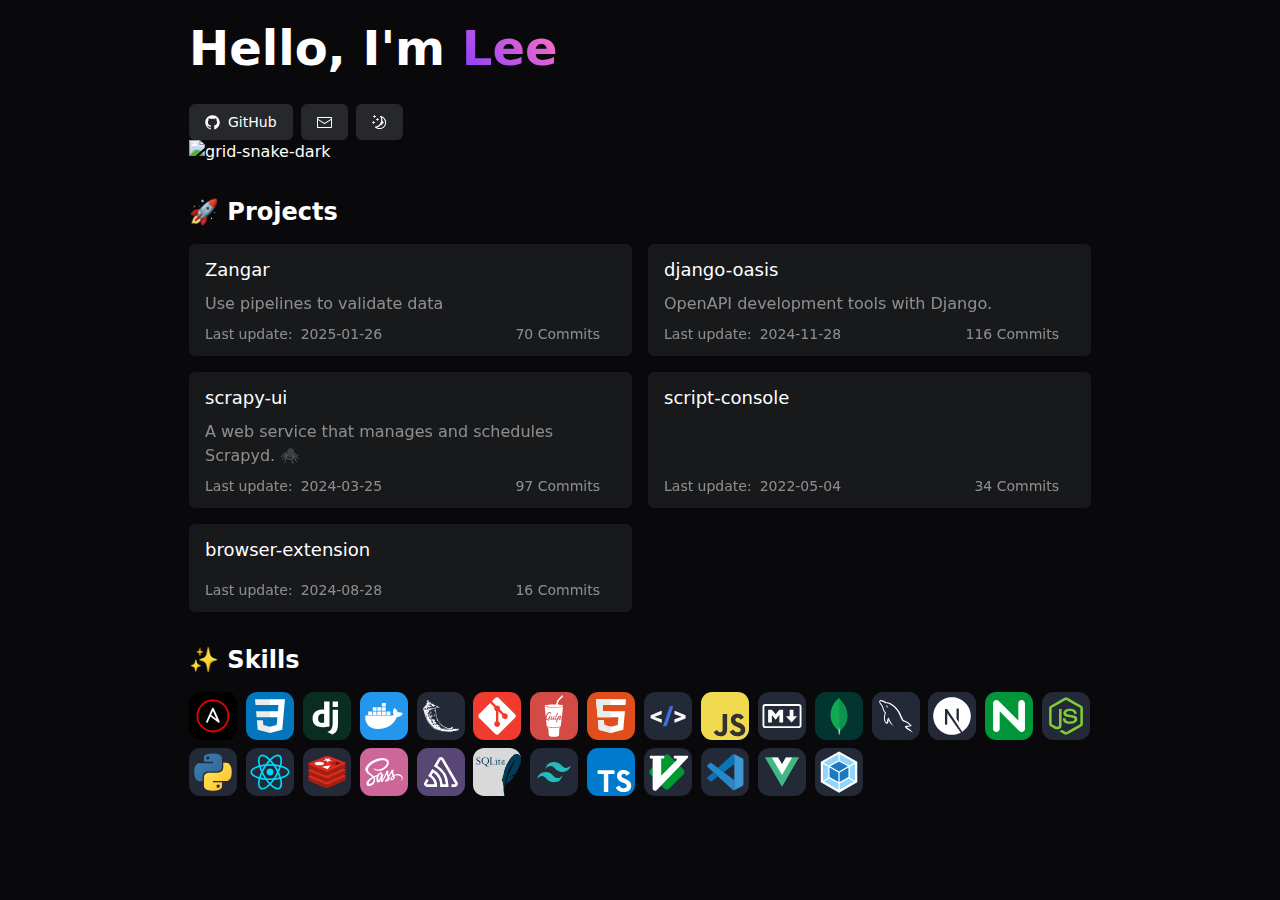
==== index.html @ a5aa7d87 "deploy: 8c988a5c7b6a26d049990d5caab8df71003672fe" ====
<!DOCTYPE html><html lang="en"><head><meta charSet="utf-8"/><meta name="viewport" content="width=device-width, initial-scale=1"/><link rel="preload" as="image" href="https://raw.githubusercontent.com/Dog-Egg/Resources/output/github-contribution-grid-snake.svg"/><link rel="preload" as="image" href="https://raw.githubusercontent.com/Dog-Egg/Resources/output/github-contribution-grid-snake-dark.svg"/><link rel="stylesheet" href="/_next/static/css/96c19b3317c3b62e.css" data-precedence="next"/><link rel="preload" as="script" fetchPriority="low" href="/_next/static/chunks/webpack-fdc975193620105a.js"/><script src="/_next/static/chunks/fd9d1056-51face16839d2cb0.js" async=""></script><script src="/_next/static/chunks/23-37f536bfbc874569.js" async=""></script><script src="/_next/static/chunks/main-app-3097c27ccd919da9.js" async=""></script><script src="/_next/static/chunks/app/layout-89c02274b67fc8ab.js" async=""></script><script src="/_next/static/chunks/0e5ce63c-17aa50ed7a84d632.js" async=""></script><script src="/_next/static/chunks/795-35b7bda00e96c6d9.js" async=""></script><script src="/_next/static/chunks/app/page-d03a570ffb556e21.js" async=""></script><link rel="icon" href="/favicon.png"/><title>oneproject</title><link rel="stylesheet" href="https://cdn.jsdelivr.net/gh/SebastianAigner/twemoji-amazing/twemoji-amazing.css"/><script src="/_next/static/chunks/polyfills-42372ed130431b0a.js" noModule=""></script></head><body><script>!function(){try{var d=document.documentElement,c=d.classList;c.remove('light','dark');var e=localStorage.getItem('theme');if('system'===e||(!e&&false)){var t='(prefers-color-scheme: dark)',m=window.matchMedia(t);if(m.media!==t||m.matches){d.style.colorScheme = 'dark';c.add('dark')}else{d.style.colorScheme = 'light';c.add('light')}}else if(e){c.add(e|| '')}else{c.add('dark')}if(e==='light'||e==='dark'||!e)d.style.colorScheme=e||'dark'}catch(e){}}()</script><main class="container p-6"><h1 class="text-5xl font-extrabold">Hello, I&#x27;m <strong>Lee</strong></h1><div class="mt-8"><a href="https://github.com/Dog-Egg" class="inline-flex items-center justify-center whitespace-nowrap rounded-md text-sm font-medium transition-colors [&amp;+&amp;]:ml-2 bg-gray-400/20 hover:text-white h-9 px-4 py-2 hover:bg-black"><svg width="15" height="15" viewBox="0 0 15 15" fill="none" xmlns="http://www.w3.org/2000/svg" class="mr-2"><path d="M7.49933 0.25C3.49635 0.25 0.25 3.49593 0.25 7.50024C0.25 10.703 2.32715 13.4206 5.2081 14.3797C5.57084 14.446 5.70302 14.2222 5.70302 14.0299C5.70302 13.8576 5.69679 13.4019 5.69323 12.797C3.67661 13.235 3.25112 11.825 3.25112 11.825C2.92132 10.9874 2.44599 10.7644 2.44599 10.7644C1.78773 10.3149 2.49584 10.3238 2.49584 10.3238C3.22353 10.375 3.60629 11.0711 3.60629 11.0711C4.25298 12.1788 5.30335 11.8588 5.71638 11.6732C5.78225 11.205 5.96962 10.8854 6.17658 10.7043C4.56675 10.5209 2.87415 9.89918 2.87415 7.12104C2.87415 6.32925 3.15677 5.68257 3.62053 5.17563C3.54576 4.99226 3.29697 4.25521 3.69174 3.25691C3.69174 3.25691 4.30015 3.06196 5.68522 3.99973C6.26337 3.83906 6.8838 3.75895 7.50022 3.75583C8.1162 3.75895 8.73619 3.83906 9.31523 3.99973C10.6994 3.06196 11.3069 3.25691 11.3069 3.25691C11.7026 4.25521 11.4538 4.99226 11.3795 5.17563C11.8441 5.68257 12.1245 6.32925 12.1245 7.12104C12.1245 9.9063 10.4292 10.5192 8.81452 10.6985C9.07444 10.9224 9.30633 11.3648 9.30633 12.0413C9.30633 13.0102 9.29742 13.7922 9.29742 14.0299C9.29742 14.2239 9.42828 14.4496 9.79591 14.3788C12.6746 13.4179 14.75 10.7025 14.75 7.50024C14.75 3.49593 11.5036 0.25 7.49933 0.25Z" fill="currentColor" fill-rule="evenodd" clip-rule="evenodd"></path></svg>GitHub</a><a href="mailto:294622946@qq.com" class="inline-flex items-center justify-center whitespace-nowrap rounded-md text-sm font-medium transition-colors [&amp;+&amp;]:ml-2 bg-gray-400/20 hover:text-white h-9 px-4 py-2 hover:bg-[#00b0ff]"><svg width="15" height="15" viewBox="0 0 15 15" fill="none" xmlns="http://www.w3.org/2000/svg"><path d="M1 2C0.447715 2 0 2.44772 0 3V12C0 12.5523 0.447715 13 1 13H14C14.5523 13 15 12.5523 15 12V3C15 2.44772 14.5523 2 14 2H1ZM1 3L14 3V3.92494C13.9174 3.92486 13.8338 3.94751 13.7589 3.99505L7.5 7.96703L1.24112 3.99505C1.16621 3.94751 1.0826 3.92486 1 3.92494V3ZM1 4.90797V12H14V4.90797L7.74112 8.87995C7.59394 8.97335 7.40606 8.97335 7.25888 8.87995L1 4.90797Z" fill="currentColor" fill-rule="evenodd" clip-rule="evenodd"></path></svg></a><button class="inline-flex items-center justify-center whitespace-nowrap rounded-md text-sm font-medium transition-colors [&amp;+&amp;]:ml-2 bg-gray-400/20 hover:bg-gray-400/60 hover:text-white h-9 px-4 py-2" type="button" id="radix-:Rd9ukq:" aria-haspopup="menu" aria-expanded="false" data-state="closed"><svg width="15" height="15" viewBox="0 0 15 15" fill="none" xmlns="http://www.w3.org/2000/svg" class="dark:hidden"><path d="M7.5 0C7.77614 0 8 0.223858 8 0.5V2.5C8 2.77614 7.77614 3 7.5 3C7.22386 3 7 2.77614 7 2.5V0.5C7 0.223858 7.22386 0 7.5 0ZM2.1967 2.1967C2.39196 2.00144 2.70854 2.00144 2.90381 2.1967L4.31802 3.61091C4.51328 3.80617 4.51328 4.12276 4.31802 4.31802C4.12276 4.51328 3.80617 4.51328 3.61091 4.31802L2.1967 2.90381C2.00144 2.70854 2.00144 2.39196 2.1967 2.1967ZM0.5 7C0.223858 7 0 7.22386 0 7.5C0 7.77614 0.223858 8 0.5 8H2.5C2.77614 8 3 7.77614 3 7.5C3 7.22386 2.77614 7 2.5 7H0.5ZM2.1967 12.8033C2.00144 12.608 2.00144 12.2915 2.1967 12.0962L3.61091 10.682C3.80617 10.4867 4.12276 10.4867 4.31802 10.682C4.51328 10.8772 4.51328 11.1938 4.31802 11.3891L2.90381 12.8033C2.70854 12.9986 2.39196 12.9986 2.1967 12.8033ZM12.5 7C12.2239 7 12 7.22386 12 7.5C12 7.77614 12.2239 8 12.5 8H14.5C14.7761 8 15 7.77614 15 7.5C15 7.22386 14.7761 7 14.5 7H12.5ZM10.682 4.31802C10.4867 4.12276 10.4867 3.80617 10.682 3.61091L12.0962 2.1967C12.2915 2.00144 12.608 2.00144 12.8033 2.1967C12.9986 2.39196 12.9986 2.70854 12.8033 2.90381L11.3891 4.31802C11.1938 4.51328 10.8772 4.51328 10.682 4.31802ZM8 12.5C8 12.2239 7.77614 12 7.5 12C7.22386 12 7 12.2239 7 12.5V14.5C7 14.7761 7.22386 15 7.5 15C7.77614 15 8 14.7761 8 14.5V12.5ZM10.682 10.682C10.8772 10.4867 11.1938 10.4867 11.3891 10.682L12.8033 12.0962C12.9986 12.2915 12.9986 12.608 12.8033 12.8033C12.608 12.9986 12.2915 12.9986 12.0962 12.8033L10.682 11.3891C10.4867 11.1938 10.4867 10.8772 10.682 10.682ZM5.5 7.5C5.5 6.39543 6.39543 5.5 7.5 5.5C8.60457 5.5 9.5 6.39543 9.5 7.5C9.5 8.60457 8.60457 9.5 7.5 9.5C6.39543 9.5 5.5 8.60457 5.5 7.5ZM7.5 4.5C5.84315 4.5 4.5 5.84315 4.5 7.5C4.5 9.15685 5.84315 10.5 7.5 10.5C9.15685 10.5 10.5 9.15685 10.5 7.5C10.5 5.84315 9.15685 4.5 7.5 4.5Z" fill="currentColor" fill-rule="evenodd" clip-rule="evenodd"></path></svg><svg width="15" height="15" viewBox="0 0 15 15" fill="none" xmlns="http://www.w3.org/2000/svg" class="hidden dark:inline-block"><path d="M2.89998 0.499976C2.89998 0.279062 2.72089 0.0999756 2.49998 0.0999756C2.27906 0.0999756 2.09998 0.279062 2.09998 0.499976V1.09998H1.49998C1.27906 1.09998 1.09998 1.27906 1.09998 1.49998C1.09998 1.72089 1.27906 1.89998 1.49998 1.89998H2.09998V2.49998C2.09998 2.72089 2.27906 2.89998 2.49998 2.89998C2.72089 2.89998 2.89998 2.72089 2.89998 2.49998V1.89998H3.49998C3.72089 1.89998 3.89998 1.72089 3.89998 1.49998C3.89998 1.27906 3.72089 1.09998 3.49998 1.09998H2.89998V0.499976ZM5.89998 3.49998C5.89998 3.27906 5.72089 3.09998 5.49998 3.09998C5.27906 3.09998 5.09998 3.27906 5.09998 3.49998V4.09998H4.49998C4.27906 4.09998 4.09998 4.27906 4.09998 4.49998C4.09998 4.72089 4.27906 4.89998 4.49998 4.89998H5.09998V5.49998C5.09998 5.72089 5.27906 5.89998 5.49998 5.89998C5.72089 5.89998 5.89998 5.72089 5.89998 5.49998V4.89998H6.49998C6.72089 4.89998 6.89998 4.72089 6.89998 4.49998C6.89998 4.27906 6.72089 4.09998 6.49998 4.09998H5.89998V3.49998ZM1.89998 6.49998C1.89998 6.27906 1.72089 6.09998 1.49998 6.09998C1.27906 6.09998 1.09998 6.27906 1.09998 6.49998V7.09998H0.499976C0.279062 7.09998 0.0999756 7.27906 0.0999756 7.49998C0.0999756 7.72089 0.279062 7.89998 0.499976 7.89998H1.09998V8.49998C1.09998 8.72089 1.27906 8.89997 1.49998 8.89997C1.72089 8.89997 1.89998 8.72089 1.89998 8.49998V7.89998H2.49998C2.72089 7.89998 2.89998 7.72089 2.89998 7.49998C2.89998 7.27906 2.72089 7.09998 2.49998 7.09998H1.89998V6.49998ZM8.54406 0.98184L8.24618 0.941586C8.03275 0.917676 7.90692 1.1655 8.02936 1.34194C8.17013 1.54479 8.29981 1.75592 8.41754 1.97445C8.91878 2.90485 9.20322 3.96932 9.20322 5.10022C9.20322 8.37201 6.82247 11.0878 3.69887 11.6097C3.45736 11.65 3.20988 11.6772 2.96008 11.6906C2.74563 11.702 2.62729 11.9535 2.77721 12.1072C2.84551 12.1773 2.91535 12.2458 2.98667 12.3128L3.05883 12.3795L3.31883 12.6045L3.50684 12.7532L3.62796 12.8433L3.81491 12.9742L3.99079 13.089C4.11175 13.1651 4.23536 13.2375 4.36157 13.3059L4.62496 13.4412L4.88553 13.5607L5.18837 13.6828L5.43169 13.7686C5.56564 13.8128 5.70149 13.8529 5.83857 13.8885C5.94262 13.9155 6.04767 13.9401 6.15405 13.9622C6.27993 13.9883 6.40713 14.0109 6.53544 14.0298L6.85241 14.0685L7.11934 14.0892C7.24637 14.0965 7.37436 14.1002 7.50322 14.1002C11.1483 14.1002 14.1032 11.1453 14.1032 7.50023C14.1032 7.25044 14.0893 7.00389 14.0623 6.76131L14.0255 6.48407C13.991 6.26083 13.9453 6.04129 13.8891 5.82642C13.8213 5.56709 13.7382 5.31398 13.6409 5.06881L13.5279 4.80132L13.4507 4.63542L13.3766 4.48666C13.2178 4.17773 13.0353 3.88295 12.8312 3.60423L12.6782 3.40352L12.4793 3.16432L12.3157 2.98361L12.1961 2.85951L12.0355 2.70246L11.8134 2.50184L11.4925 2.24191L11.2483 2.06498L10.9562 1.87446L10.6346 1.68894L10.3073 1.52378L10.1938 1.47176L9.95488 1.3706L9.67791 1.2669L9.42566 1.1846L9.10075 1.09489L8.83599 1.03486L8.54406 0.98184ZM10.4032 5.30023C10.4032 4.27588 10.2002 3.29829 9.83244 2.40604C11.7623 3.28995 13.1032 5.23862 13.1032 7.50023C13.1032 10.593 10.596 13.1002 7.50322 13.1002C6.63646 13.1002 5.81597 12.9036 5.08355 12.5522C6.5419 12.0941 7.81081 11.2082 8.74322 10.0416C8.87963 10.2284 9.10028 10.3497 9.34928 10.3497C9.76349 10.3497 10.0993 10.0139 10.0993 9.59971C10.0993 9.24256 9.84965 8.94373 9.51535 8.86816C9.57741 8.75165 9.63653 8.63334 9.6926 8.51332C9.88358 8.63163 10.1088 8.69993 10.35 8.69993C11.0403 8.69993 11.6 8.14028 11.6 7.44993C11.6 6.75976 11.0406 6.20024 10.3505 6.19993C10.3853 5.90487 10.4032 5.60464 10.4032 5.30023Z" fill="currentColor" fill-rule="evenodd" clip-rule="evenodd"></path></svg></button></div><img class="block dark:hidden" src="https://raw.githubusercontent.com/Dog-Egg/Resources/output/github-contribution-grid-snake.svg" alt="grid-snake"/><img class="hidden dark:block" src="https://raw.githubusercontent.com/Dog-Egg/Resources/output/github-contribution-grid-snake-dark.svg" alt="grid-snake-dark"/><div><h2 class="mb-4 mt-8 text-2xl font-semibold">🚀 Projects</h2><div class="grid grid-cols-1 gap-4 sm:grid-cols-2"><a class="rounded-md bg-gray-400/10 px-4 py-3 text-current transition-colors hover:bg-gray-400/20" href="https://dog-egg.github.io/Zangar/" target="_blank"><div class="flex h-full items-center justify-between"><div class="flex h-full grow flex-col"><div class="text-lg">Zangar</div><div class="mt-2 text-base opacity-50">Use pipelines to validate data</div><div class="mt-auto opacity-50"><div class="mt-2 flex text-xs lg:text-sm"><span><span class="mr-2">Last update:</span><!--$!--><template data-dgst="BAILOUT_TO_CLIENT_SIDE_RENDERING"></template><!--/$--></span><span class="ml-auto flex items-center">70<!-- --> Commits</span></div></div></div><div class="ml-4"><i class="twa twa-3x twa-regional-indicator-symbol-letter-z"></i></div></div></a><a class="rounded-md bg-gray-400/10 px-4 py-3 text-current transition-colors hover:bg-gray-400/20" href="https://dog-egg.github.io/django-oasis/" target="_blank"><div class="flex h-full items-center justify-between"><div class="flex h-full grow flex-col"><div class="text-lg">django-oasis</div><div class="mt-2 text-base opacity-50">OpenAPI development tools with Django.</div><div class="mt-auto opacity-50"><div class="mt-2 flex text-xs lg:text-sm"><span><span class="mr-2">Last update:</span><!--$!--><template data-dgst="BAILOUT_TO_CLIENT_SIDE_RENDERING"></template><!--/$--></span><span class="ml-auto flex items-center">116<!-- --> Commits</span></div></div></div><div class="ml-4"><i class="twa twa-3x twa-desert-island"></i></div></div></a><a class="rounded-md bg-gray-400/10 px-4 py-3 text-current transition-colors hover:bg-gray-400/20" href="https://github.com/Dog-Egg/scrapy-ui" target="_blank"><div class="flex h-full items-center justify-between"><div class="flex h-full grow flex-col"><div class="text-lg">scrapy-ui</div><div class="mt-2 text-base opacity-50">A web service that manages and schedules Scrapyd. 🕷️</div><div class="mt-auto opacity-50"><div class="mt-2 flex text-xs lg:text-sm"><span><span class="mr-2">Last update:</span><!--$!--><template data-dgst="BAILOUT_TO_CLIENT_SIDE_RENDERING"></template><!--/$--></span><span class="ml-auto flex items-center">97<!-- --> Commits</span></div></div></div><div class="ml-4"><i class="twa twa-3x twa-spider-web"></i></div></div></a><a class="rounded-md bg-gray-400/10 px-4 py-3 text-current transition-colors hover:bg-gray-400/20" href="https://github.com/Dog-Egg/script-console" target="_blank"><div class="flex h-full items-center justify-between"><div class="flex h-full grow flex-col"><div class="text-lg">script-console</div><div class="mt-2 text-base opacity-50"></div><div class="mt-auto opacity-50"><div class="mt-2 flex text-xs lg:text-sm"><span><span class="mr-2">Last update:</span><!--$!--><template data-dgst="BAILOUT_TO_CLIENT_SIDE_RENDERING"></template><!--/$--></span><span class="ml-auto flex items-center">34<!-- --> Commits</span></div></div></div><div class="ml-4"><i class="twa twa-3x twa-regional-indicator-symbol-letter-s"></i></div></div></a><a class="rounded-md bg-gray-400/10 px-4 py-3 text-current transition-colors hover:bg-gray-400/20" href="https://github.com/Dog-Egg/browser-extension" target="_blank"><div class="flex h-full items-center justify-between"><div class="flex h-full grow flex-col"><div class="text-lg">browser-extension</div><div class="mt-2 text-base opacity-50"></div><div class="mt-auto opacity-50"><div class="mt-2 flex text-xs lg:text-sm"><span><span class="mr-2">Last update:</span><!--$!--><template data-dgst="BAILOUT_TO_CLIENT_SIDE_RENDERING"></template><!--/$--></span><span class="ml-auto flex items-center">16<!-- --> Commits</span></div></div></div><div class="ml-4"><i class="twa twa-3x twa-regional-indicator-symbol-letter-b"></i></div></div></a></div></div><div><h2 class="mb-4 mt-8 text-2xl font-semibold">✨ Skills</h2><div class="grid grid-cols-10 gap-2 md:grid-cols-12 lg:grid-cols-16"><a class="transition duration-100 ease-in-out hover:scale-110 focus:scale-110" href="https://www.ansible.com/" target="_blank" title="ansible"><svg xmlns="http://www.w3.org/2000/svg" fill="none" viewBox="0 0 256 256" class="max-h-12 max-w-12 dark:hidden"><rect width="256" height="256" fill="#000" rx="60"></rect><path fill="#fff" d="M96.038 163.876a4.8 4.8 0 0 1-2.016-.438 4.914 4.914 0 0 1-2.461-6.498l15.895-35.247.065-.138 15.495-34.364a5.11 5.11 0 0 1 4.483-2.655 5.11 5.11 0 0 1 4.483 2.655l31.461 69.749a4.915 4.915 0 0 1-1.408 5.861 4.92 4.92 0 0 1-6.027.092l-42.084-31.63-13.403 29.717a4.92 4.92 0 0 1-4.483 2.896m22.033-41.799 28.538 21.453-19.11-42.36z"></path><path fill="#E00" d="M127.499 215a87.495 87.495 0 0 1-80.838-54.015A87.5 87.5 0 1 1 215 127.498 87.596 87.596 0 0 1 127.499 215m0-165.168a77.669 77.669 0 1 0 77.67 77.666 77.76 77.76 0 0 0-77.67-77.667"></path></svg><svg xmlns="http://www.w3.org/2000/svg" fill="none" viewBox="0 0 256 256" class="hidden max-h-12 max-w-12 dark:block"><rect width="256" height="256" fill="#000" rx="60"></rect><path fill="#fff" d="M96.038 163.876a4.8 4.8 0 0 1-2.016-.438 4.914 4.914 0 0 1-2.461-6.498l15.895-35.247.065-.138 15.495-34.364a5.11 5.11 0 0 1 4.483-2.655 5.11 5.11 0 0 1 4.483 2.655l31.461 69.749a4.915 4.915 0 0 1-1.408 5.861 4.92 4.92 0 0 1-6.027.092l-42.084-31.63-13.403 29.717a4.92 4.92 0 0 1-4.483 2.896m22.033-41.799 28.538 21.453-19.11-42.36z"></path><path fill="#E00" d="M127.499 215a87.495 87.495 0 0 1-80.838-54.015A87.5 87.5 0 1 1 215 127.498 87.596 87.596 0 0 1 127.499 215m0-165.168a77.669 77.669 0 1 0 77.67 77.666 77.76 77.76 0 0 0-77.67-77.667"></path></svg></a><a class="transition duration-100 ease-in-out hover:scale-110 focus:scale-110" href="https://developer.mozilla.org/zh-CN/docs/Web/CSS" target="_blank" title="css"><svg xmlns="http://www.w3.org/2000/svg" fill="none" viewBox="0 0 256 256" class="max-h-12 max-w-12 dark:hidden"><rect width="256" height="256" fill="#0277BD" rx="60"></rect><path fill="#EBEBEB" d="m53.753 102.651 2.862 31.942h71.481v-31.942zM128.095 38H48l2.904 31.942h77.191zM128.095 218.841v-33.233l-.14.037-35.574-9.605-2.274-25.476H58.042l4.475 50.154 65.431 18.164z"></path><path fill="#fff" d="m167.318 134.593-3.708 41.426-35.625 9.616v33.231l65.483-18.148.48-5.397 7.506-84.092.779-8.578L208 38h-80.015v31.942h45.009l-2.906 32.709h-42.103v31.942z"></path></svg><svg xmlns="http://www.w3.org/2000/svg" fill="none" viewBox="0 0 256 256" class="hidden max-h-12 max-w-12 dark:block"><rect width="256" height="256" fill="#0277BD" rx="60"></rect><path fill="#EBEBEB" d="m53.753 102.651 2.862 31.942h71.481v-31.942zM128.095 38H48l2.904 31.942h77.191zM128.095 218.841v-33.233l-.14.037-35.574-9.605-2.274-25.476H58.042l4.475 50.154 65.431 18.164z"></path><path fill="#fff" d="m167.318 134.593-3.708 41.426-35.625 9.616v33.231l65.483-18.148.48-5.397 7.506-84.092.779-8.578L208 38h-80.015v31.942h45.009l-2.906 32.709h-42.103v31.942z"></path></svg></a><a class="transition duration-100 ease-in-out hover:scale-110 focus:scale-110" href="https://www.djangoproject.com/" target="_blank" title="django"><svg xmlns="http://www.w3.org/2000/svg" fill="none" viewBox="0 0 256 256" class="max-h-12 max-w-12 dark:hidden"><rect width="256" height="256" fill="#092E20" rx="60"></rect><path fill="#fff" d="M112.689 51h28.615v132.45c-14.679 2.787-25.456 3.902-37.161 3.902C69.209 187.351 51 171.559 51 141.271c0-29.173 19.325-48.124 49.24-48.124 4.645 0 8.175.37 12.449 1.485zm0 66.671c-3.344-1.113-6.131-1.485-9.661-1.485-14.493 0-22.856 8.919-22.856 24.526 0 15.238 7.991 23.599 22.67 23.599 3.157 0 5.76-.186 9.847-.742z"></path><path fill="#fff" d="M186.826 95.19v66.332c0 22.856-1.672 33.818-6.689 43.295-4.646 9.106-10.778 14.865-23.413 21.183l-26.571-12.636c12.635-5.945 18.767-11.146 22.668-19.139 4.089-8.175 5.391-17.652 5.391-42.55V95.189zm-28.614-44.038h28.614V80.51h-28.614z"></path></svg><svg xmlns="http://www.w3.org/2000/svg" fill="none" viewBox="0 0 256 256" class="hidden max-h-12 max-w-12 dark:block"><rect width="256" height="256" fill="#092E20" rx="60"></rect><path fill="#fff" d="M112.689 51h28.615v132.45c-14.679 2.787-25.456 3.902-37.161 3.902C69.209 187.351 51 171.559 51 141.271c0-29.173 19.325-48.124 49.24-48.124 4.645 0 8.175.37 12.449 1.485zm0 66.671c-3.344-1.113-6.131-1.485-9.661-1.485-14.493 0-22.856 8.919-22.856 24.526 0 15.238 7.991 23.599 22.67 23.599 3.157 0 5.76-.186 9.847-.742z"></path><path fill="#fff" d="M186.826 95.19v66.332c0 22.856-1.672 33.818-6.689 43.295-4.646 9.106-10.778 14.865-23.413 21.183l-26.571-12.636c12.635-5.945 18.767-11.146 22.668-19.139 4.089-8.175 5.391-17.652 5.391-42.55V95.189zm-28.614-44.038h28.614V80.51h-28.614z"></path></svg></a><a class="transition duration-100 ease-in-out hover:scale-110 focus:scale-110" href="https://www.docker.com/" target="_blank" title="docker"><svg xmlns="http://www.w3.org/2000/svg" fill="none" viewBox="0 0 256 256" class="max-h-12 max-w-12 dark:hidden"><rect width="256" height="256" fill="#2396ED" rx="60"></rect><path fill="#fff" d="M141.187 122.123h20.717v-18.744h-20.717zm-24.662 0h20.716v-18.744h-20.716zm-24.17 0h20.717v-18.744H92.355zm-24.17 0H88.41v-18.744H68.186zm-24.662 0H64.24v-18.744H43.523zm24.663-22.69h20.223V80.69H68.186zm24.17 0h20.716V80.69H92.355zm24.169 0h20.716V80.69h-20.716zm0-22.69h20.716V58h-20.716zM228 113.739s-8.879-8.386-27.129-5.426c-1.973-14.305-17.264-22.69-17.264-22.69s-14.304 17.264-3.946 36.501c-2.959 1.48-7.892 3.453-15.291 3.453H28.726c-2.467 9.372-2.467 71.521 65.602 71.521 48.832 0 85.333-22.689 102.597-64.123C222.574 134.948 228 113.738 228 113.738"></path></svg><svg xmlns="http://www.w3.org/2000/svg" fill="none" viewBox="0 0 256 256" class="hidden max-h-12 max-w-12 dark:block"><rect width="256" height="256" fill="#2396ED" rx="60"></rect><path fill="#fff" d="M141.187 122.123h20.717v-18.744h-20.717zm-24.662 0h20.716v-18.744h-20.716zm-24.17 0h20.717v-18.744H92.355zm-24.17 0H88.41v-18.744H68.186zm-24.662 0H64.24v-18.744H43.523zm24.663-22.69h20.223V80.69H68.186zm24.17 0h20.716V80.69H92.355zm24.169 0h20.716V80.69h-20.716zm0-22.69h20.716V58h-20.716zM228 113.739s-8.879-8.386-27.129-5.426c-1.973-14.305-17.264-22.69-17.264-22.69s-14.304 17.264-3.946 36.501c-2.959 1.48-7.892 3.453-15.291 3.453H28.726c-2.467 9.372-2.467 71.521 65.602 71.521 48.832 0 85.333-22.689 102.597-64.123C222.574 134.948 228 113.738 228 113.738"></path></svg></a><a class="transition duration-100 ease-in-out hover:scale-110 focus:scale-110" href="https://flask.palletsprojects.com/" target="_blank" title="flask"><svg xmlns="http://www.w3.org/2000/svg" fill="none" viewBox="0 0 256 256" class="max-h-12 max-w-12 dark:hidden"><rect width="256" height="256" fill="#F4F2ED" rx="60"></rect><path fill="#000" d="M89.778 193.926c-7.238-5.693-14.96-11.151-20.235-18.837-11.102-13.554-19.65-29.247-25.494-45.737-3.532-10.724-4.741-22.22-9.295-32.53-4.763-7.487.817-15.671 9.018-18.051 3.651-.701 10.072-4.145 2.322-1.684-6.948 5.098-7.62-4.627-.496-5.243 4.862-.646 6.652-4.627 4.99-8.21-5.22-3.404 12.656-7.145 3.662-12.223-9.37-10.11 13.106-12.055 7.56-.575-1.327 8.829 15.706-1.618 11.754 8.577 4.017 4.896 15.042 1.114 14.768 7.983 5.852.402 7.86 5.325 13.353 5.703 5.693 2.571 16.013 4.597 17.95 11.012-5.648 4.472-18.726-9.236-19.355 3.141 1.706 18.285 1.272 37.121 7.962 54.533 3.164 10.543 10.835 18.843 17.762 27.054 6.629 8.042 15.607 13.704 24.758 18.471 8.028 3.786 16.682 6.297 25.431 7.872 3.548-2.714 9.813-12.804 15.349-8.549.262 4.781-10.987 9.994-.53 9.465 6.141-1.852 10.4 4.75 15.457-1.205 4.659 5.518 19.364-3.526 16.049 7.754-4.482 2.892-11.02 1.144-15.509 5.122-7.403-3.697-13.296 3.309-21.491 2.423-9.101 1.63-18.36 2.288-27.587 2.302-15.137-1.196-30.595-1.7-44.995-6.97-8.112-2.357-16.029-6.977-23.158-11.598m12.784 5.539c7.921 3.426 15.667 7.036 24.348 8.125 13.773 1.916 27.996 4.862 41.818 2.175-6.256-2.825-12.723 1.1-18.956-2.02-7.474 1.608-15.496-.41-23.094-1.404-8.642-3.849-17.967-6.495-26.059-11.492-10.112-3.693 5.229 4.737 7.96 5.419 6.321 3.588-6.951-1.839-8.822-3.33-5.294-2.97-5.969-2.349-.524.667 1.096.641 2.18 1.314 3.329 1.86m-15.073-10.652c7.676 2.844-.034-5.397-3.551-4.919-1.559-2.703-5.954-4.411-2.853-5.864-5.578 1.937-5.843-7.363-8.465-6.034-5.9-1.863-2.296-8.464-9.325-12.517-.642-4.271-6.983-7.975-9.006-14.417-.893-3.298-7.164-12.77-3.312-3.955 3.28 8.486 9.051 15.753 13.854 23.011 3.73 6.911 8.133 14.134 14.925 18.446 2.29 2.196 4.5 5.561 7.733 6.249m-22.113-24.278c.268-1.159 1.404 2.509 0 0m31.306 27.687c1.7-.761-2.445-.959 0 0m4.167 1.52c-.432-2.099-1.903 1.173 0 0m5.215 2.175c2.483-2.364-3.827-1.49 0 0m8.94 4.983c1.509-2.231-4.83-.842 0 0m-17.166-11.967c3.856-2.495-4.982-.034 0 0m3.912 1.951c-.109-1.319-1.394.591 0 0m19.556 12.206c3.143 1.984 18.357 4.348 8.831.813-1.594.336-17.665-4.545-8.831-.813m-31.045-24.179c-.306-1.323-4.88-1.46 0 0m9.104 5.306c2.369-1.652-4.918-1.275 0 0m7.657 4.695c3.4-1.282-5.515-1.288 0 0m-20.466-14.035c3.69 2.829 14.877.362 5.65-1.689-4.2-2.239-13.666-3.771-7.214 1.35zm25.653 15.656c1.536-2.618-6.444-1.495 0 0m-7.795-6.195c9.02 2.552-7.585-5.704-2.226-.939l1.188.538zm15.628 9.033c8.543.082-7.716-1.178 0 0m-36.773-23.437c-.333-1.591-2.108.134 0 0m51.223 31.543c.228-2.874-2.787 2.138 0 0m-36.644-22.615c-.517-1.513-2.67-.062 0 0m-13.768-9.926c4.904-.295-6.715-2.161 0 0m-16.31-10.543c-.61-2.351-5.337-4.226 0 0m42.818 27.174c-.899-1.025-.423.224 0 0m26.651 16.355c-.085-1.566-1.451.592 0 0m-29.01-18.791c.48-2.017-4.182-.611 0 0m-19.855-12.583c3.649-.391-5.845-2.467 0 0m33.586 20.87c5.686-2.253-5.541-1.1 0 0m-17.47-11.859c6.553.845-7.797-4.457-1.438-.475zm22.774 14.003c6.118-3.658 4.101 8.564 10.38 1.032 6.193-4.522-5.349 5.591 2.284.807 5.52-3.692 13.673 1.75 18.824 3.525 3.704-.182 7.304 3.203 11.102 1.144 7.309-1.969-14.294-2.92-8.631-6.413-6.689 1.946-11.63-2.321-14.921-6.605-7.503-1.733-16.177-5.568-19.921-12.207-1.527-2.493 2.205.351-1.318-3.724-4.521-4.021-6.778-8.585-9.813-13.473-3.626-1.934-4.048-7.627-4.414-.191.028-4.693-4.378-7.852-5.453-6.539-.019-4.519 4.715-2.254 1.401-5.598-.713-4.684-3.062-9.566-3.768-14.855-1.097-2.549-.155-8.009-3.744-2.238-1.308 6.1-.434-7.495 1.599-3.012 2.67-4.575-.958-4.037-1.106-3.402 1.738-3.859 1.1-9.334-.454-7.246.926-4.091 1.464-15.055-1.387-13.112 1.728-4.278 3.277-19.575-4.224-13.743-3.04.043-8.303 1.104-10.792 2.341 7.802 4.3-.784 1.553-3.96.87-.414 3.98-3.56 2.258-7.49 2.297 6.277.777-3.056 6.42-6.657 4.228-4.677 2.235 4.036 7.814.093 9.539.485 2.601-7.164-.939-6.563 5.067-4.54-1.91-.625 7.124 1.646 4.069 7.722 2.09 5.436 6.854 5.633 11.38-1.259 2.638-6.212-6.199-1.104-5.789-4.03-6.547-4.458-2.367-7.807.675-.779.22 8.543 4.327 2.693 6.358 5.146.794 5.293 5.297 6.34 8.147 3.094 3.222 2.46-3.557 6.162.314-2.342-3.449-12.406-9.719-4.303-7.708-.043-3.472-1.466-6.271 1.017-6.203 2.458-4.452-2.575 10.977 2.966 5.319 1.534-.67 1.914-4.458 4.672.357 4.004 3.94 1.446 6.795-4.203 3.187 1.01 3.429 7.557 4.654 6.327 10.016 1.304 4.715 3.129 2.979 4.719 2.706 1.248 4.582 1.956 1.213 2.015-.968 5.713 1.223 4.375 4.6 6.162 6.959 3.936 1.777-5.634-12.044 1.124-4.156 7.11 6.42 2.666 9.1-3.714 8.071 4.038-.326 5.34 5.46 10.392 5.257 4.606 2.191 7.725 10.608-.215 7.104-2.754-2.483-12.5-5.546-4.54-.823 7.352 3.404 13.191 5.441 20.282 9.714 5.074 3.623 7.266 7.772 9.19 8.593-4.265 2.037-12.853-1.626-6.476-2.749-3.977-.724-8.451-2.736-4.641 2.22 3.239 2.705 11.477 2.418 12.954 2.724-1.252 2.759-3.4 2.978.051 3.192-3.85 2.052 1.234 2.369 1.591 3.542m-7.873-22.234c-2.343-2.45-2.948-7.039-.416-3.046 1.298.521 4.16 7.498.416 3.046m25.641 16.287c1.461-.095.042 1.11 0 0m-29.34-22.294c-.09-3.704.847 2.856 0 0m-2.548-3.429c-2.947-5.693 3.714 1.612 0 0m-30.883-21.315c1.731-.462.852 2.961 0 0m24.579 13.322c1.063-3.992 1.249 3.35 0 0m-17.364-12.073c-1.224-2.203 2.56 2.066 0 0m14.902 4.777c-2.792-6.255 1.976-3.417.617 1.025zm-25.699-17.139c-1.248-2.051-3.312-8.072-2.648-9.91.602 2.993 6.366 12.881 2.828 4.096-3.91-7.364 4.673 2.391 5.556 4.227.411 1.828-2.412-.499-.5 3.786-3.488-4.878-2.059 2.694-5.236-2.199m-7.942-5.472c.327-4.771 1.818 3.271 0 0m3.573 1.229c1.704-3.6 2.89 5.02 0 0m-8.594-6.648c-2.957-2.938-5.097-5.646.138-1.823 2.017.079-4.481-6.16.486-1.981 5.223.952 2.58 8.564-.624 3.804m4.514-.118c1.717-1.701.912 1.676 0 0m2.778.891c-2.604-4.88 3.16 2.046 0 0m-5.522-5.277c-8.596-7.65 10.801 4 1.404 1.418zm24.629 14.31c-3.72-2.23-.986-15.702.282-6.488 3.617-1.17-.2 4.758 2.498 4.703-.425 3.74-1.632 5.085-2.78 1.785m9.109 5.384c.365-4.06.768 2.776 0 0m-1.582-1.564c.41-1.734.042 2.043 0 0m-30.47-20.644c-5.522-7.619 16.05 7.707 3.537 1.933-1.307-.342-2.88-.464-3.537-1.933m17.542 9.301c-.522-6.415 1.167 1.063 0 0m13.319 8.544c1.03-3.655.077 2.417 0 0m-30.015-20.753c3.282-.702 13.602 5.765 4.125 1.847-1.053-1.165-3.298-.636-4.125-1.847m28.185 14.048c.35-6.56 1.959-3.919.012.939zm-25.742-16.33c1.338-1.962-3.55-8.87.705-2.478 1.838 1.461 5.322 2.447 2.246 3.062 4.838 4.268-1.18 1.156-2.95-.584m24.348 14.281c.924-7.473.815 4.378 0 0m-27.14-21.183c1.02-.437.539 1.361 0 0m6.35 3.78c1.635-3.43 3.015 3.825 0 0m17.914 9.965c-.017-1.317.338 1.916 0 0m-1.037-2.297c-2.487-6.134 2.313 3.248 0 0m-1.527-4.022c-.417-2.535 1.418 3.184 0 0m2.485-4.039c-1.707-3.007 2.154-13.25 2.585-6.897-1.8 4.95-.52 7.719.737 1.08 2.32-5.226-.501 10.311-3.322 5.817m2.553-15.234c.744-.913.165 1.1 0 0m-4.264 84.022c-1.011-.883.127.562 0 0m8.784 4.444c4.886 1.253 4.861-.761.445-1.359-2.375-2.21-9.87-4.553-3.162-.274.445 1.125 1.848 1.099 2.717 1.633m-17.348-11.523c2.692 2.007 10.14 5.689 3.835.764 2.125-2.47-4.069-3.784-2.014-5.436-5.227-3.198-4.123-2.914-.462-2.813-6.28-2.808.907-2.598.569-4.036-2.422-.479-12.03-4.271-6.378.311-5.746-2.929-1.37 1.092-3.106.667-5.875-1.603 5.233 4.474-.933 2.966 3.37 2.671 9.073 6.842 1.425 2.827-1.008 1.45 5.473 3.649 7.064 4.75m9.187 5.278c11.171 3.599-5.477-4.398 0 0m47.029 28.49c.144-2.216-1.526 1.891 0 0m4.834 2.035c2.577-2.498.105 3.978 4.271-.612.045-3.285-.129-5.226-4.787-1.235-1.284.712-1.857 3.74.516 1.847m-76.73-48.188c-.792-3.112-5.548-3.096 0 0m5.161 3.382c-1.916-3.178-6.839-2.877 0 0m29.364 17.709c2.867 2.546 13.168 1.868 3.483.313-1.435-2.121-9.109-1.61-3.483-.313m40.367 24.929c4.412-3.702-4.276 1.652 0 0m9.176 6.306c.028-1.188-1.901.521 0 0m.015-1.663c4.886-5.177-4.735.306 0 0m-96.778-61.292c-4.165-5.942-2.59-8.613-6.605-13.464-.76-3.71-6.89-12.13-3.17-3.21 3.406 5.216 4.419 13.293 9.775 16.674m95.245 59.646c8.989-5.81-3.69-2.531 0 0m6.862 2.689c4.502-3.866-2.847-.809 0 0m-90.942-58.274c1.288-1.917-3.328-.246 0 0m89.509 56.438c4.359-2.81-1.004-2.379-.79.259zM96.725 164.76c-.15-1.898-2.301.161 0 0m3.656 2.103c-1.162-2.349-1.786.369 0 0m62.491 37.08c5.584-4.028-3.385-.771-1.172.763zm-2.138-1.033c4.549-3.812-4.803 1.689 0 0m10.925 7.275c3.054-2.045-3.711-.662 0 0m-102.49-65.962c4.095.918 16.361 10.083 9.125.634-3.707-1.097-1.484-10.157-5.264-8.553 2.537 4.239 2.087 6.043-3.24 3.371-6.696-3.269-3.763 1.619-2.455 2.967-1.783.405 2.36 1.547 1.835 1.581m-18.651-14.73c.733-3.031-6.749-16.677-3.533-6.837 1.16 2.061 1.043 5.967 3.533 6.837m34.234 21.106c-2.108-1.763-.1-.249 0 0m5.192 1.209c-.003-3.212-5.739-1.304 0 0m44.987 28.36c-.858-2.194-3.392-.051 0 0m2.16 1.578c-.319-1.228-1.246.237 0 0m17.831 11.231c1.715-1.267-2.14-.161 0 0m-95.087-61.105c4.905-1.9-5.256-1.355 0 0m71.135 44.816c-.054-3.176-3.127.787 0 0m-73.073-49.333c3.15-1.064-2.915-.701 0 0m9.145 4.431c-.057-1.044-.967.395 0 0m111.551 68.404c4.052-.821 13.285 2.062 14.778-1.074-4.921-.12-17.024-3.472-17.597.8l1.078.169zM69.949 132.518c.07-3.218-2.51-.12 0 0m-24.046-16.68c-1.093-6.132-4.154-.928 0 0m5.734 1.441c.07-1.969-5.249-1.772 0 0m3.277 1.609c-.948-.767-.742.97 0 0m20.619 13.227c.97-.891-2.299-.66 0 0M52.73 115.259c-.554-4.631-6.641-.694 0 0m-11.756-7.628c-.167-2.138-1.146.806 0 0m1.749-1.321c-.286-2.534-1.502.322 0 0m9.662 5.767c4.085-1.605-7.442-3.319-.835-.303zm129.308 79.872c2.615-2.397-3.323-.741 0 0m15.622 8.098c1.048-3.1-2.639.408 0 0M53.373 107.013c.43-2.998-3.24.595 0 0m-13.746-9.21c-.739-4.233-.638-11.664 6.425-9.153-9.428 1.872 6.526 11.719 4.511 3.945 3.965.194 7.756-2.343 5.675 1.507 7.811-.863 13.227-7.636 20.772-6.687 5.877-.778 12.303-1.368 18.636-3.733 5.207-.376 10.22-5.982 7.366-9.305-7.101-.6-14.535.288-22.384 1.848-8.697 1.808-16.597 5.243-25.373 6.718-8.554 1.149 1.72 3.165-.73 3.615-4.463 1.548 5.323 2.593-.578 4.225-3.645-.693-7.439-1.945-5.882-5.786-8.194 1.063-15.393 4.464-8.92 12.802zM59.37 87.748c1.921-7.078 10.293 5.823 3.15.94-.854-.639-2.257-1.16-3.15-.94m.374-3.432c2.773-2.065 1.474 1.158 0 0m3.52.056c.251-3.256 8.06 1.724 1.288 1.173zm4.817-1.936c1.759-2.055.505 1.828 0 0m1.232-.825c2.928-3.519 16.584-2.246 6.589-.343-2.68-2.017-4.733 1.189-6.59.343m17.821-2.747c-.445-9.612 8.854 3.415 0 0m5.057-.028c1.849-4.844 7.174-1.944.855-.973.138.515-.185 2.5-.855.973m-40.812 25.691c5.524-3.383-5.864-2.935 0 0m4.084 1.134c1.937-2.059-4.208-.835 0 0m-12.034-8.54c3.156-2.425-3.735-.922 0 0m163.107 102.04c.092-2.813-2.412 1.267 0 0m-16.573-11.311c.471-3.238-2.13.283 0 0m21.131 12.401c4.413.015 13.371-1.37 3.769-1.366-1.507.235-8.779.185-3.769 1.366M59.056 103.676c3.571-.245 5.588-3.94-.69-3.727-9.731-1.007 8.584 3.332-1.25 2.091-1.32.875 1.863 1.878 1.94 1.636m3.145 1.592c-.373-2.293-1.104 1.219 0 0m3.731-9.949c1.55-1.922-2.144-.514 0 0M54.055 75.465c6.374-2.168 15.09-4.605 18.1 1.068-3.063-3.687-1.236-7.316 1.656-1.926 4.091 5.454 6.139-2.48 3.478-4.31 3.032 3.768 6.48 5.548 2.03.239 4.837-5.818-9.683.761-12.983.695-1.588.713-16.394 3.776-12.281 4.234m3.735-7.154c3.635-2.744 12.573 1.632 6.838-2.727-.561-.495-12.56 3.305-6.838 2.727m13.253.547c4.254.109-1.835-5.715 3.234-3.076-.832-2.72-5.902-3.23-8.38-4.316-1.403 2.486 2.853 7.425 5.146 7.392m-10.929-12.03c1.472-1.995-2.58 1.011 0 0m5.417 1.296c6.856-.909-1.748-2.952-1.382-.073zm-10.114-7.913c-4.828-6.302 9.078 1.059 4.174-5.54-4.128-3.286-8.095 3.7-4.174 5.54m61.952 33.369c2.214-3.925-9.141-5.29-1.492-1.391.705.235.545 1.662 1.492 1.39"></path></svg><svg xmlns="http://www.w3.org/2000/svg" fill="none" viewBox="0 0 256 256" class="hidden max-h-12 max-w-12 dark:block"><rect width="256" height="256" fill="#242938" rx="60"></rect><path fill="#fff" d="M89.778 193.926c-7.238-5.693-14.96-11.151-20.235-18.837-11.102-13.554-19.65-29.247-25.494-45.737-3.532-10.724-4.741-22.22-9.295-32.53-4.763-7.487.817-15.671 9.018-18.051 3.651-.701 10.072-4.145 2.322-1.684-6.948 5.098-7.62-4.627-.496-5.243 4.862-.646 6.652-4.627 4.99-8.21-5.22-3.404 12.656-7.145 3.662-12.223-9.37-10.11 13.106-12.055 7.56-.575-1.327 8.829 15.706-1.618 11.754 8.577 4.017 4.896 15.042 1.114 14.768 7.983 5.852.402 7.86 5.325 13.353 5.703 5.693 2.571 16.013 4.597 17.95 11.012-5.648 4.472-18.726-9.236-19.355 3.141 1.706 18.285 1.272 37.121 7.962 54.533 3.164 10.543 10.835 18.843 17.762 27.054 6.629 8.042 15.607 13.704 24.758 18.471 8.028 3.786 16.682 6.297 25.431 7.872 3.548-2.714 9.813-12.804 15.349-8.549.262 4.781-10.987 9.994-.53 9.465 6.141-1.852 10.4 4.75 15.457-1.205 4.659 5.518 19.364-3.526 16.049 7.754-4.482 2.892-11.02 1.144-15.509 5.122-7.403-3.697-13.296 3.309-21.491 2.423-9.101 1.63-18.36 2.288-27.587 2.302-15.137-1.196-30.595-1.7-44.995-6.97-8.112-2.357-16.029-6.977-23.158-11.598m12.784 5.539c7.921 3.426 15.667 7.036 24.348 8.125 13.773 1.916 27.996 4.862 41.818 2.175-6.256-2.825-12.723 1.1-18.956-2.02-7.474 1.608-15.496-.41-23.094-1.404-8.642-3.849-17.967-6.495-26.059-11.492-10.112-3.693 5.229 4.737 7.96 5.419 6.321 3.588-6.951-1.839-8.822-3.33-5.294-2.97-5.969-2.349-.524.667 1.096.641 2.18 1.314 3.329 1.86m-15.073-10.652c7.676 2.844-.034-5.397-3.551-4.919-1.559-2.703-5.954-4.411-2.853-5.864-5.578 1.937-5.843-7.363-8.465-6.034-5.9-1.863-2.296-8.464-9.325-12.517-.642-4.271-6.983-7.975-9.006-14.417-.893-3.298-7.164-12.77-3.312-3.955 3.28 8.486 9.051 15.753 13.854 23.011 3.73 6.911 8.133 14.134 14.925 18.446 2.29 2.196 4.5 5.561 7.733 6.249m-22.113-24.278c.268-1.159 1.404 2.509 0 0m31.306 27.687c1.7-.761-2.445-.959 0 0m4.167 1.52c-.432-2.099-1.903 1.173 0 0m5.215 2.175c2.483-2.364-3.827-1.49 0 0m8.94 4.983c1.509-2.231-4.83-.842 0 0m-17.166-11.967c3.856-2.495-4.982-.034 0 0m3.912 1.951c-.109-1.319-1.394.591 0 0m19.556 12.206c3.143 1.984 18.357 4.348 8.831.813-1.594.336-17.665-4.545-8.831-.813m-31.045-24.179c-.306-1.323-4.88-1.46 0 0m9.104 5.306c2.369-1.652-4.918-1.275 0 0m7.657 4.695c3.4-1.282-5.515-1.288 0 0m-20.466-14.035c3.69 2.829 14.877.362 5.65-1.689-4.2-2.239-13.666-3.771-7.214 1.35zm25.653 15.656c1.536-2.618-6.444-1.495 0 0m-7.795-6.195c9.02 2.552-7.585-5.704-2.226-.939l1.188.538zm15.628 9.033c8.543.082-7.716-1.178 0 0m-36.773-23.437c-.333-1.591-2.108.134 0 0m51.223 31.543c.228-2.874-2.787 2.138 0 0m-36.644-22.615c-.517-1.513-2.67-.062 0 0m-13.768-9.926c4.904-.295-6.715-2.161 0 0m-16.31-10.543c-.61-2.351-5.337-4.226 0 0m42.818 27.174c-.899-1.025-.423.224 0 0m26.651 16.355c-.085-1.566-1.451.592 0 0m-29.01-18.791c.48-2.017-4.182-.611 0 0m-19.855-12.583c3.649-.391-5.845-2.467 0 0m33.586 20.87c5.686-2.253-5.541-1.1 0 0m-17.47-11.859c6.553.845-7.797-4.457-1.438-.475zm22.774 14.003c6.118-3.658 4.101 8.564 10.38 1.032 6.193-4.522-5.349 5.591 2.284.807 5.52-3.692 13.673 1.75 18.824 3.525 3.704-.182 7.304 3.203 11.102 1.144 7.309-1.969-14.294-2.92-8.631-6.413-6.689 1.946-11.63-2.321-14.921-6.605-7.503-1.733-16.177-5.568-19.921-12.207-1.527-2.493 2.205.351-1.318-3.724-4.521-4.021-6.778-8.585-9.813-13.473-3.626-1.934-4.048-7.627-4.414-.191.028-4.693-4.378-7.852-5.453-6.539-.019-4.519 4.715-2.254 1.401-5.598-.713-4.684-3.062-9.566-3.768-14.855-1.097-2.549-.155-8.009-3.744-2.238-1.308 6.1-.434-7.495 1.599-3.012 2.67-4.575-.958-4.037-1.106-3.402 1.738-3.859 1.1-9.334-.454-7.246.926-4.091 1.464-15.055-1.387-13.112 1.728-4.278 3.277-19.575-4.224-13.743-3.04.043-8.303 1.104-10.792 2.341 7.802 4.3-.784 1.553-3.96.87-.414 3.98-3.56 2.258-7.49 2.297 6.277.777-3.056 6.42-6.657 4.228-4.677 2.235 4.036 7.814.093 9.539.485 2.601-7.164-.939-6.563 5.067-4.54-1.91-.625 7.124 1.646 4.069 7.722 2.09 5.436 6.854 5.633 11.38-1.259 2.638-6.212-6.199-1.104-5.789-4.03-6.547-4.458-2.367-7.807.675-.779.22 8.543 4.327 2.693 6.358 5.146.794 5.293 5.297 6.34 8.147 3.094 3.222 2.46-3.557 6.162.314-2.342-3.449-12.406-9.719-4.303-7.708-.043-3.472-1.466-6.271 1.017-6.203 2.458-4.452-2.575 10.977 2.966 5.319 1.534-.67 1.914-4.458 4.672.357 4.004 3.94 1.446 6.795-4.203 3.187 1.01 3.429 7.557 4.654 6.327 10.016 1.304 4.715 3.129 2.979 4.719 2.706 1.248 4.582 1.956 1.213 2.015-.968 5.713 1.223 4.375 4.6 6.162 6.959 3.936 1.777-5.634-12.044 1.124-4.156 7.11 6.42 2.666 9.1-3.714 8.071 4.038-.326 5.34 5.46 10.392 5.257 4.606 2.191 7.725 10.608-.215 7.104-2.754-2.483-12.5-5.546-4.54-.823 7.352 3.404 13.191 5.441 20.282 9.714 5.074 3.623 7.266 7.772 9.19 8.593-4.265 2.037-12.853-1.626-6.476-2.749-3.977-.724-8.451-2.736-4.641 2.22 3.239 2.705 11.477 2.418 12.954 2.724-1.252 2.759-3.4 2.978.051 3.192-3.85 2.052 1.234 2.369 1.591 3.542m-7.873-22.234c-2.343-2.45-2.948-7.039-.416-3.046 1.298.521 4.16 7.498.416 3.046m25.641 16.287c1.461-.095.042 1.11 0 0m-29.34-22.294c-.09-3.704.847 2.856 0 0m-2.548-3.429c-2.947-5.693 3.714 1.612 0 0m-30.883-21.315c1.731-.462.852 2.961 0 0m24.579 13.322c1.063-3.992 1.249 3.35 0 0m-17.364-12.073c-1.224-2.203 2.56 2.066 0 0m14.902 4.777c-2.792-6.255 1.976-3.417.617 1.025zm-25.699-17.139c-1.248-2.051-3.312-8.072-2.648-9.91.602 2.993 6.366 12.881 2.828 4.096-3.91-7.364 4.673 2.391 5.556 4.227.411 1.828-2.412-.499-.5 3.786-3.488-4.878-2.059 2.694-5.236-2.199m-7.942-5.472c.327-4.771 1.818 3.271 0 0m3.573 1.229c1.704-3.6 2.89 5.02 0 0m-8.594-6.648c-2.957-2.938-5.097-5.646.138-1.823 2.017.079-4.481-6.16.486-1.981 5.223.952 2.58 8.564-.624 3.804m4.514-.118c1.717-1.701.912 1.676 0 0m2.778.891c-2.604-4.88 3.16 2.046 0 0m-5.522-5.277c-8.596-7.65 10.801 4 1.404 1.418zm24.629 14.31c-3.72-2.23-.986-15.702.282-6.488 3.617-1.17-.2 4.758 2.498 4.703-.425 3.74-1.632 5.085-2.78 1.785m9.109 5.384c.365-4.06.768 2.776 0 0m-1.582-1.564c.41-1.734.042 2.043 0 0m-30.47-20.644c-5.522-7.619 16.05 7.707 3.537 1.933-1.307-.342-2.88-.464-3.537-1.933m17.542 9.301c-.522-6.415 1.167 1.063 0 0m13.319 8.544c1.03-3.655.077 2.417 0 0m-30.015-20.753c3.282-.702 13.602 5.765 4.125 1.847-1.053-1.165-3.298-.636-4.125-1.847m28.185 14.048c.35-6.56 1.959-3.919.012.939zm-25.742-16.33c1.338-1.962-3.55-8.87.705-2.478 1.838 1.461 5.322 2.447 2.246 3.062 4.838 4.268-1.18 1.156-2.95-.584m24.348 14.281c.924-7.473.815 4.378 0 0m-27.14-21.183c1.02-.437.539 1.361 0 0m6.35 3.78c1.635-3.43 3.015 3.825 0 0m17.914 9.965c-.017-1.317.338 1.916 0 0m-1.037-2.297c-2.487-6.134 2.313 3.248 0 0m-1.527-4.022c-.417-2.535 1.418 3.184 0 0m2.485-4.039c-1.707-3.007 2.154-13.25 2.585-6.897-1.8 4.95-.52 7.719.737 1.08 2.32-5.226-.501 10.311-3.322 5.817m2.553-15.234c.744-.913.165 1.1 0 0m-4.264 84.022c-1.011-.883.127.562 0 0m8.784 4.444c4.886 1.253 4.861-.761.445-1.359-2.375-2.21-9.87-4.553-3.162-.274.445 1.125 1.848 1.099 2.717 1.633m-17.348-11.523c2.692 2.007 10.14 5.689 3.835.764 2.125-2.47-4.069-3.784-2.014-5.436-5.227-3.198-4.123-2.914-.462-2.813-6.28-2.808.907-2.598.569-4.036-2.422-.479-12.03-4.271-6.378.311-5.746-2.929-1.37 1.092-3.106.667-5.875-1.603 5.233 4.474-.933 2.966 3.37 2.671 9.073 6.842 1.425 2.827-1.008 1.45 5.473 3.649 7.064 4.75m9.187 5.278c11.171 3.599-5.477-4.398 0 0m47.029 28.49c.144-2.216-1.526 1.891 0 0m4.834 2.035c2.577-2.498.105 3.978 4.271-.612.045-3.285-.129-5.226-4.787-1.235-1.284.712-1.857 3.74.516 1.847m-76.73-48.188c-.792-3.112-5.548-3.096 0 0m5.161 3.382c-1.916-3.178-6.839-2.877 0 0m29.364 17.709c2.867 2.546 13.168 1.868 3.483.313-1.435-2.121-9.109-1.61-3.483-.313m40.367 24.929c4.412-3.702-4.276 1.652 0 0m9.176 6.306c.028-1.188-1.901.521 0 0m.015-1.663c4.886-5.177-4.735.306 0 0m-96.778-61.292c-4.165-5.942-2.59-8.613-6.605-13.464-.76-3.71-6.89-12.13-3.17-3.21 3.406 5.216 4.419 13.293 9.775 16.674m95.245 59.646c8.989-5.81-3.69-2.531 0 0m6.862 2.689c4.502-3.866-2.847-.809 0 0m-90.942-58.274c1.288-1.917-3.328-.246 0 0m89.509 56.438c4.359-2.81-1.004-2.379-.79.259zM96.725 164.76c-.15-1.898-2.301.161 0 0m3.656 2.103c-1.162-2.349-1.786.369 0 0m62.491 37.08c5.584-4.028-3.385-.771-1.172.763zm-2.138-1.033c4.549-3.812-4.803 1.689 0 0m10.925 7.275c3.054-2.045-3.711-.662 0 0m-102.49-65.962c4.095.918 16.361 10.083 9.125.634-3.707-1.097-1.484-10.157-5.264-8.553 2.537 4.239 2.087 6.043-3.24 3.371-6.696-3.269-3.763 1.619-2.455 2.967-1.783.405 2.36 1.547 1.835 1.581m-18.651-14.73c.733-3.031-6.749-16.677-3.533-6.837 1.16 2.061 1.043 5.967 3.533 6.837m34.234 21.106c-2.108-1.763-.1-.249 0 0m5.192 1.209c-.003-3.212-5.739-1.304 0 0m44.987 28.36c-.858-2.194-3.392-.051 0 0m2.16 1.578c-.319-1.228-1.246.237 0 0m17.831 11.231c1.715-1.267-2.14-.161 0 0m-95.087-61.105c4.905-1.9-5.256-1.355 0 0m71.135 44.816c-.054-3.176-3.127.787 0 0m-73.073-49.333c3.15-1.064-2.915-.701 0 0m9.145 4.431c-.057-1.044-.967.395 0 0m111.551 68.404c4.052-.821 13.285 2.062 14.778-1.074-4.921-.12-17.024-3.472-17.597.8l1.078.169zM69.949 132.518c.07-3.218-2.51-.12 0 0m-24.046-16.68c-1.093-6.132-4.154-.928 0 0m5.734 1.441c.07-1.969-5.249-1.772 0 0m3.277 1.609c-.948-.767-.742.97 0 0m20.619 13.227c.97-.891-2.299-.66 0 0M52.73 115.259c-.554-4.631-6.641-.694 0 0m-11.756-7.628c-.167-2.138-1.146.806 0 0m1.749-1.321c-.286-2.534-1.502.322 0 0m9.662 5.767c4.085-1.605-7.442-3.319-.835-.303zm129.308 79.872c2.615-2.397-3.323-.741 0 0m15.622 8.098c1.048-3.1-2.639.408 0 0M53.373 107.013c.43-2.998-3.24.595 0 0m-13.746-9.21c-.739-4.233-.638-11.664 6.425-9.153-9.428 1.872 6.526 11.719 4.511 3.945 3.965.194 7.756-2.343 5.675 1.507 7.811-.863 13.227-7.636 20.772-6.687 5.877-.778 12.303-1.368 18.636-3.733 5.207-.376 10.22-5.982 7.366-9.305-7.101-.6-14.535.288-22.384 1.848-8.697 1.808-16.597 5.243-25.373 6.718-8.554 1.149 1.72 3.165-.73 3.615-4.463 1.548 5.323 2.593-.578 4.225-3.645-.693-7.439-1.945-5.882-5.786-8.194 1.063-15.393 4.464-8.92 12.802zM59.37 87.748c1.921-7.078 10.293 5.823 3.15.94-.854-.639-2.257-1.16-3.15-.94m.374-3.432c2.773-2.065 1.474 1.158 0 0m3.52.056c.251-3.256 8.06 1.724 1.288 1.173zm4.817-1.936c1.759-2.055.505 1.828 0 0m1.232-.825c2.928-3.519 16.584-2.246 6.589-.343-2.68-2.017-4.733 1.189-6.59.343m17.821-2.747c-.445-9.612 8.854 3.415 0 0m5.057-.028c1.849-4.844 7.174-1.944.855-.973.138.515-.185 2.5-.855.973m-40.812 25.691c5.524-3.383-5.864-2.935 0 0m4.084 1.134c1.937-2.059-4.208-.835 0 0m-12.034-8.54c3.156-2.425-3.735-.922 0 0m163.107 102.04c.092-2.813-2.412 1.267 0 0m-16.573-11.311c.471-3.238-2.13.283 0 0m21.131 12.401c4.413.015 13.371-1.37 3.769-1.366-1.507.235-8.779.185-3.769 1.366M59.056 103.676c3.571-.245 5.588-3.94-.69-3.727-9.731-1.007 8.584 3.332-1.25 2.091-1.32.875 1.863 1.878 1.94 1.636m3.145 1.592c-.373-2.293-1.104 1.219 0 0m3.731-9.949c1.55-1.922-2.144-.514 0 0M54.055 75.465c6.374-2.168 15.09-4.605 18.1 1.068-3.063-3.687-1.236-7.316 1.656-1.926 4.091 5.454 6.139-2.48 3.478-4.31 3.032 3.768 6.48 5.548 2.03.239 4.837-5.818-9.683.761-12.983.695-1.588.713-16.394 3.776-12.281 4.234m3.735-7.154c3.635-2.744 12.573 1.632 6.838-2.727-.561-.495-12.56 3.305-6.838 2.727m13.253.547c4.254.109-1.835-5.715 3.234-3.076-.832-2.72-5.902-3.23-8.38-4.316-1.403 2.486 2.853 7.425 5.146 7.392m-10.929-12.03c1.472-1.995-2.58 1.011 0 0m5.417 1.296c6.856-.909-1.748-2.952-1.382-.073zm-10.114-7.913c-4.828-6.302 9.078 1.059 4.174-5.54-4.128-3.286-8.095 3.7-4.174 5.54m61.952 33.369c2.214-3.925-9.141-5.29-1.492-1.391.705.235.545 1.662 1.492 1.39"></path></svg></a><a class="transition duration-100 ease-in-out hover:scale-110 focus:scale-110" href="https://git-scm.com/" target="_blank" title="git"><svg xmlns="http://www.w3.org/2000/svg" fill="none" viewBox="0 0 256 256" class="max-h-12 max-w-12 dark:hidden"><rect width="256" height="256" fill="#F03C2E" rx="60"></rect><g clip-path="url(#Git_svg__a)"><path fill="#fff" d="m224.225 119.094-87.319-87.319a12.87 12.87 0 0 0-14.035-2.793 12.9 12.9 0 0 0-4.177 2.793L100.569 49.9l23 23c5.35-1.875 11.475-.594 15.737 3.669a15.31 15.31 0 0 1 3.631 15.831l22.169 22.169c5.363-1.85 11.55-.657 15.831 3.637a15.32 15.32 0 0 1 3.321 16.706 15.333 15.333 0 0 1-20.029 8.293c-1.86-.771-3.55-1.9-4.973-3.324-4.5-4.5-5.612-11.125-3.337-16.669l-20.675-20.675v54.407a15.6 15.6 0 0 1 4.062 2.9 15.326 15.326 0 0 1-21.675 21.675 15.32 15.32 0 0 1-3.326-16.704 15.3 15.3 0 0 1 3.326-4.971c1.481-1.475 3.125-2.594 5.019-3.344v-54.913a15.2 15.2 0 0 1-5.019-3.343 15.315 15.315 0 0 1-3.3-16.757L91.644 58.814l-59.875 59.812a12.88 12.88 0 0 0-2.795 14.04 12.9 12.9 0 0 0 2.795 4.179l87.325 87.312a12.9 12.9 0 0 0 4.177 2.793 12.9 12.9 0 0 0 9.858 0 12.9 12.9 0 0 0 4.177-2.793l86.919-86.781a12.88 12.88 0 0 0 3.776-9.109 12.88 12.88 0 0 0-3.776-9.11"></path></g><defs><clipPath id="Git_svg__a"><path fill="#fff" d="M28 28h200v200H28z"></path></clipPath></defs></svg><svg xmlns="http://www.w3.org/2000/svg" fill="none" viewBox="0 0 256 256" class="hidden max-h-12 max-w-12 dark:block"><rect width="256" height="256" fill="#F03C2E" rx="60"></rect><g clip-path="url(#Git_svg__a)"><path fill="#fff" d="m224.225 119.094-87.319-87.319a12.87 12.87 0 0 0-14.035-2.793 12.9 12.9 0 0 0-4.177 2.793L100.569 49.9l23 23c5.35-1.875 11.475-.594 15.737 3.669a15.31 15.31 0 0 1 3.631 15.831l22.169 22.169c5.363-1.85 11.55-.657 15.831 3.637a15.32 15.32 0 0 1 3.321 16.706 15.333 15.333 0 0 1-20.029 8.293c-1.86-.771-3.55-1.9-4.973-3.324-4.5-4.5-5.612-11.125-3.337-16.669l-20.675-20.675v54.407a15.6 15.6 0 0 1 4.062 2.9 15.326 15.326 0 0 1-21.675 21.675 15.32 15.32 0 0 1-3.326-16.704 15.3 15.3 0 0 1 3.326-4.971c1.481-1.475 3.125-2.594 5.019-3.344v-54.913a15.2 15.2 0 0 1-5.019-3.343 15.315 15.315 0 0 1-3.3-16.757L91.644 58.814l-59.875 59.812a12.88 12.88 0 0 0-2.795 14.04 12.9 12.9 0 0 0 2.795 4.179l87.325 87.312a12.9 12.9 0 0 0 4.177 2.793 12.9 12.9 0 0 0 9.858 0 12.9 12.9 0 0 0 4.177-2.793l86.919-86.781a12.88 12.88 0 0 0 3.776-9.109 12.88 12.88 0 0 0-3.776-9.11"></path></g><defs><clipPath id="Git_svg__a"><path fill="#fff" d="M28 28h200v200H28z"></path></clipPath></defs></svg></a><a class="transition duration-100 ease-in-out hover:scale-110 focus:scale-110" href="https://gulpjs.com/" target="_blank" title="gulp"><svg xmlns="http://www.w3.org/2000/svg" fill="none" viewBox="0 0 256 256" class="max-h-12 max-w-12 dark:hidden"><rect width="256" height="256" fill="#D34A47" rx="60"></rect><path fill="#fff" d="m154.431 231.368 2.11-35.172 5.829-9.949s-13.266 5.426-35.473 5.426c-22.209 0-35.273-5.326-35.273-5.326l6.532 10.853 2.311 34.168c0 3.663 12.08 6.632 26.982 6.632s26.982-2.969 26.982-6.632m-6.659-164.247 4.431-17.512 24.534-25.816-6.466-5.508-25.975 27.5-5.144 20.923a345 345 0 0 0-11.619-.193C100.177 66.515 78 69.632 78 73.477c0 3.846 22.177 6.963 49.533 6.963s49.533-3.117 49.533-6.963c0-2.831-12.028-5.268-29.294-6.356"></path><path fill="#fff" d="M145.195 76.928s-.959.216-3.782.228c-2.823.011-4.827-.019-5.626-.746-.215-.195-.332-.583-.331-.846.002-.5.357-.794.809-.978l.427.67c-.185.064-.292.14-.292.221-.002.38 2.887.64 5.096.612s4.879-.21 4.881-.584c0-.113-.201-.22-.553-.303l.426-.666c.572.177 1.072.52 1.071 1.115-.005 1.01-1.291 1.164-2.126 1.277M176.689 23.844c.617-.712-.319-2.535-2.091-4.07-1.772-1.534-3.709-2.2-4.327-1.488s.319 2.535 2.092 4.07c1.771 1.534 3.709 2.201 4.326 1.488m-23.438 121.614c-.582-5.595 12.236-13.697 8.947-13.956-7.082.404-10.607 8.299-14.17 16.567-1.305 3.03-5.773 15.951-8.703 14.361s3.798-12.216 5.683-18.526c-2.176 1.595-10.155 7.795-12.211 1.989-3.306 2.808-10.37 4.329-9.573-3.046-1.759 3.115-5.706 7.464-10.444 5.657-6.223-2.373 3.605-22.194 6.049-21.194s-.493 5.515-1.263 7.268c-1.692 3.859-3.646 8.71-2.34 9.703 2.236 1.701 8.323-6.436 8.459-6.615 1.138-1.504 4.381-11.344 6.996-10.214 2.614 1.13-6.521 14.122-3.105 16.7.688.521 3.507-.321 5.221-2.176 1.109-1.199.728-3.857 4.425-12.675s6.994-19.799 9.529-18.962.446 6.472-.464 8.573c-4.269 9.861-11.651 26.153-8.169 24.919s5.294-1.305 8.703-5.294c3.409-3.99 3.252-10.561 5.524-10.421s1.892 2.247 1.34 3.851c2.237-2.559 10.601-7.949 12.621-2.611 2.392 6.32-11.968 15.449-8.387 14.983 3.49-.454 9.145-4.035 11.56-7.292l6.646-59.75s-6.688 5.534-49.235 5.534c-42.548 0-48.544-5.42-48.544-5.42l5.658 54.539c3.004-8.536 10.136-25.802 21.378-25.223 5.113.264 11.94 10.111 6.092 10.445-2.475.14-2.726-4.915-5.657-5.658-2.115-.536-5.06 1.184-6.963 3.047-3.795 3.714-11.958 18.369-10.88 25.675 1.375 9.315 12.854-3.237 14.797-6.963 1.368-2.625 2.292-10.402 5.283-9.586 2.993.816-.261 8.842-2.429 15.938-2.437 7.968-3.717 16.373-6.77 15.407-3.055-.967 1.92-11.253 1.74-13.056-2.87 2.649-8.159 9.353-14.924 6.035l3.514 33.868s9.34 7.379 37.474 7.379c28.135 0 37.82-7.264 37.82-7.264l4.364-39.227c-3.57 3.476-14.869 9.649-15.592 2.691"></path></svg><svg xmlns="http://www.w3.org/2000/svg" fill="none" viewBox="0 0 256 256" class="hidden max-h-12 max-w-12 dark:block"><rect width="256" height="256" fill="#D34A47" rx="60"></rect><path fill="#fff" d="m154.431 231.368 2.11-35.172 5.829-9.949s-13.266 5.426-35.473 5.426c-22.209 0-35.273-5.326-35.273-5.326l6.532 10.853 2.311 34.168c0 3.663 12.08 6.632 26.982 6.632s26.982-2.969 26.982-6.632m-6.659-164.247 4.431-17.512 24.534-25.816-6.466-5.508-25.975 27.5-5.144 20.923a345 345 0 0 0-11.619-.193C100.177 66.515 78 69.632 78 73.477c0 3.846 22.177 6.963 49.533 6.963s49.533-3.117 49.533-6.963c0-2.831-12.028-5.268-29.294-6.356"></path><path fill="#fff" d="M145.195 76.928s-.959.216-3.782.228c-2.823.011-4.827-.019-5.626-.746-.215-.195-.332-.583-.331-.846.002-.5.357-.794.809-.978l.427.67c-.185.064-.292.14-.292.221-.002.38 2.887.64 5.096.612s4.879-.21 4.881-.584c0-.113-.201-.22-.553-.303l.426-.666c.572.177 1.072.52 1.071 1.115-.005 1.01-1.291 1.164-2.126 1.277M176.689 23.844c.617-.712-.319-2.535-2.091-4.07-1.772-1.534-3.709-2.2-4.327-1.488s.319 2.535 2.092 4.07c1.771 1.534 3.709 2.201 4.326 1.488m-23.438 121.614c-.582-5.595 12.236-13.697 8.947-13.956-7.082.404-10.607 8.299-14.17 16.567-1.305 3.03-5.773 15.951-8.703 14.361s3.798-12.216 5.683-18.526c-2.176 1.595-10.155 7.795-12.211 1.989-3.306 2.808-10.37 4.329-9.573-3.046-1.759 3.115-5.706 7.464-10.444 5.657-6.223-2.373 3.605-22.194 6.049-21.194s-.493 5.515-1.263 7.268c-1.692 3.859-3.646 8.71-2.34 9.703 2.236 1.701 8.323-6.436 8.459-6.615 1.138-1.504 4.381-11.344 6.996-10.214 2.614 1.13-6.521 14.122-3.105 16.7.688.521 3.507-.321 5.221-2.176 1.109-1.199.728-3.857 4.425-12.675s6.994-19.799 9.529-18.962.446 6.472-.464 8.573c-4.269 9.861-11.651 26.153-8.169 24.919s5.294-1.305 8.703-5.294c3.409-3.99 3.252-10.561 5.524-10.421s1.892 2.247 1.34 3.851c2.237-2.559 10.601-7.949 12.621-2.611 2.392 6.32-11.968 15.449-8.387 14.983 3.49-.454 9.145-4.035 11.56-7.292l6.646-59.75s-6.688 5.534-49.235 5.534c-42.548 0-48.544-5.42-48.544-5.42l5.658 54.539c3.004-8.536 10.136-25.802 21.378-25.223 5.113.264 11.94 10.111 6.092 10.445-2.475.14-2.726-4.915-5.657-5.658-2.115-.536-5.06 1.184-6.963 3.047-3.795 3.714-11.958 18.369-10.88 25.675 1.375 9.315 12.854-3.237 14.797-6.963 1.368-2.625 2.292-10.402 5.283-9.586 2.993.816-.261 8.842-2.429 15.938-2.437 7.968-3.717 16.373-6.77 15.407-3.055-.967 1.92-11.253 1.74-13.056-2.87 2.649-8.159 9.353-14.924 6.035l3.514 33.868s9.34 7.379 37.474 7.379c28.135 0 37.82-7.264 37.82-7.264l4.364-39.227c-3.57 3.476-14.869 9.649-15.592 2.691"></path></svg></a><a class="transition duration-100 ease-in-out hover:scale-110 focus:scale-110" href="https://developer.mozilla.org/en-US/docs/Web/HTML" target="_blank" title="html"><svg xmlns="http://www.w3.org/2000/svg" fill="none" viewBox="0 0 256 256" class="max-h-12 max-w-12 dark:hidden"><rect width="256" height="256" fill="#E14E1D" rx="60"></rect><path fill="#fff" d="m48 38 8.61 96.593h110.71l-3.715 41.43-35.646 9.638-35.579-9.624-2.379-26.602H57.94l4.585 51.281 65.427 18.172 65.51-18.172 8.783-98.061H85.824l-2.923-32.71h122.238L208 38z"></path><path fill="#EBEBEB" d="M128 38H48l8.61 96.593H128v-31.938H85.824l-2.923-32.71H128zM128 185.647l-.041.014-35.579-9.624-2.379-26.602H57.94l4.585 51.281 65.427 18.172.049-.014z"></path></svg><svg xmlns="http://www.w3.org/2000/svg" fill="none" viewBox="0 0 256 256" class="hidden max-h-12 max-w-12 dark:block"><rect width="256" height="256" fill="#E14E1D" rx="60"></rect><path fill="#fff" d="m48 38 8.61 96.593h110.71l-3.715 41.43-35.646 9.638-35.579-9.624-2.379-26.602H57.94l4.585 51.281 65.427 18.172 65.51-18.172 8.783-98.061H85.824l-2.923-32.71h122.238L208 38z"></path><path fill="#EBEBEB" d="M128 38H48l8.61 96.593H128v-31.938H85.824l-2.923-32.71H128zM128 185.647l-.041.014-35.579-9.624-2.379-26.602H57.94l4.585 51.281 65.427 18.172.049-.014z"></path></svg></a><a class="transition duration-100 ease-in-out hover:scale-110 focus:scale-110" href="https://htmx.org/" target="_blank" title="htmx"><svg xmlns="http://www.w3.org/2000/svg" fill="none" viewBox="0 0 256 256" class="max-h-12 max-w-12 dark:hidden"><g clip-path="url(#Htmx-Light_svg__a)"><path fill="#F4F2ED" d="M196 0H60C26.863 0 0 26.863 0 60v136c0 33.137 26.863 60 60 60h136c33.137 0 60-26.863 60-60V60c0-33.137-26.863-60-60-60"></path><path fill="#3D72D7" d="M102.25 180.12 137.58 75.6a1.75 1.75 0 0 1 1.84-1.18l14.65 1.5a1.75 1.75 0 0 1 1.49 2.29l-34.5 103.08a1.75 1.75 0 0 1-1.66 1.2l-15.5-.06a1.74 1.74 0 0 1-.796-.196 1.752 1.752 0 0 1-.854-2.114"></path><path fill="#1F2329" d="M58.74 131.41q-1.76.69.02 1.33 18.17 6.57 35.04 12.33c.262.092.49.26.652.484s.252.491.258.766a180 180 0 0 1-.41 15.92 5.5 5.5 0 0 1-.34 1.55q-.36.93-1.28.55l-57.17-23.73a.68.68 0 0 1-.41-.66l.74-15.53a1.01 1.01 0 0 1 .61-.88l55.9-23.96a1.06 1.06 0 0 1 .886.017 1.1 1.1 0 0 1 .584.683q.45 1.53.56 3 .55 7.5.3 14.95a.74.74 0 0 1-.48.66 3139 3139 0 0 1-33.74 12.24q-.43.15-.87.17-.64.03-.85.11m139.7-.17-35.69-12.46a.35.35 0 0 1-.24-.33q-.15-7.4.06-15.07a9.9 9.9 0 0 1 .56-3.13q.19-.5.7-.36 1.7.47 3.18 1.08 27.17 11.18 54.29 22.47.58.24.58.87l.03 15.71a.97.97 0 0 1-.59.89l-56.91 23.5a1.04 1.04 0 0 1-1.276-.399 1 1 0 0 1-.154-.451q-.89-8.95-.45-17.58a.888.888 0 0 1 .6-.79q18.49-6.23 35.33-12.68 1.73-.66-.02-1.27"></path></g><defs><clipPath id="Htmx-Light_svg__a"><path fill="#fff" d="M0 0h256v256H0z"></path></clipPath></defs></svg><svg xmlns="http://www.w3.org/2000/svg" fill="none" viewBox="0 0 256 256" class="hidden max-h-12 max-w-12 dark:block"><g clip-path="url(#Htmx-Dark_svg__a)"><path fill="#242938" d="M196 0H60C26.863 0 0 26.863 0 60v136c0 33.137 26.863 60 60 60h136c33.137 0 60-26.863 60-60V60c0-33.137-26.863-60-60-60"></path><path fill="#3D72D7" d="M102.25 180.12 137.58 75.6a1.75 1.75 0 0 1 1.84-1.18l14.65 1.5a1.75 1.75 0 0 1 1.49 2.29l-34.5 103.08a1.75 1.75 0 0 1-1.66 1.2l-15.5-.06a1.74 1.74 0 0 1-.796-.196 1.752 1.752 0 0 1-.854-2.114"></path><path fill="#F5F5F5" d="M58.74 131.41q-1.76.69.02 1.33 18.17 6.57 35.04 12.33c.262.092.49.26.652.484s.252.491.258.766a180 180 0 0 1-.41 15.92 5.5 5.5 0 0 1-.34 1.55q-.36.93-1.28.55l-57.17-23.73a.68.68 0 0 1-.41-.66l.74-15.53a1.01 1.01 0 0 1 .61-.88l55.9-23.96a1.06 1.06 0 0 1 .886.017 1.1 1.1 0 0 1 .584.683q.45 1.53.56 3 .55 7.5.3 14.95a.74.74 0 0 1-.48.66 3139 3139 0 0 1-33.74 12.24q-.43.15-.87.17-.64.03-.85.11m139.7-.17-35.69-12.46a.35.35 0 0 1-.24-.33q-.15-7.4.06-15.07a9.9 9.9 0 0 1 .56-3.13q.19-.5.7-.36 1.7.47 3.18 1.08 27.17 11.18 54.29 22.47.58.24.58.87l.03 15.71a.97.97 0 0 1-.59.89l-56.91 23.5a1.04 1.04 0 0 1-1.276-.399 1 1 0 0 1-.154-.451q-.89-8.95-.45-17.58a.888.888 0 0 1 .6-.79q18.49-6.23 35.33-12.68 1.73-.66-.02-1.27"></path></g><defs><clipPath id="Htmx-Dark_svg__a"><path fill="#fff" d="M0 0h256v256H0z"></path></clipPath></defs></svg></a><a class="transition duration-100 ease-in-out hover:scale-110 focus:scale-110" href="https://developer.mozilla.org/en-US/docs/Web/JavaScript" target="_blank" title="js"><svg xmlns="http://www.w3.org/2000/svg" fill="none" viewBox="0 0 256 256" class="max-h-12 max-w-12 dark:hidden"><rect width="256" height="256" fill="#F0DB4F" rx="60"></rect><path fill="#323330" d="m67.312 213.932 19.59-11.856c3.78 6.701 7.218 12.371 15.465 12.371 7.905 0 12.889-3.092 12.889-15.12v-81.798h24.058v82.138c0 24.917-14.606 36.259-35.916 36.259-19.245 0-30.416-9.967-36.087-21.996M152.381 211.354l19.588-11.341c5.157 8.421 11.859 14.607 23.715 14.607 9.969 0 16.325-4.984 16.325-11.858 0-8.248-6.53-11.17-17.528-15.98l-6.013-2.579c-17.357-7.388-28.871-16.668-28.871-36.258 0-18.044 13.748-31.792 35.229-31.792 15.294 0 26.292 5.328 34.196 19.247l-18.731 12.029c-4.125-7.389-8.591-10.31-15.465-10.31-7.046 0-11.514 4.468-11.514 10.31 0 7.217 4.468 10.139 14.778 14.608l6.014 2.577c20.449 8.765 31.963 17.699 31.963 37.804 0 21.654-17.012 33.51-39.867 33.51-22.339 0-36.774-10.654-43.819-24.574"></path></svg><svg xmlns="http://www.w3.org/2000/svg" fill="none" viewBox="0 0 256 256" class="hidden max-h-12 max-w-12 dark:block"><rect width="256" height="256" fill="#F0DB4F" rx="60"></rect><path fill="#323330" d="m67.312 213.932 19.59-11.856c3.78 6.701 7.218 12.371 15.465 12.371 7.905 0 12.889-3.092 12.889-15.12v-81.798h24.058v82.138c0 24.917-14.606 36.259-35.916 36.259-19.245 0-30.416-9.967-36.087-21.996M152.381 211.354l19.588-11.341c5.157 8.421 11.859 14.607 23.715 14.607 9.969 0 16.325-4.984 16.325-11.858 0-8.248-6.53-11.17-17.528-15.98l-6.013-2.579c-17.357-7.388-28.871-16.668-28.871-36.258 0-18.044 13.748-31.792 35.229-31.792 15.294 0 26.292 5.328 34.196 19.247l-18.731 12.029c-4.125-7.389-8.591-10.31-15.465-10.31-7.046 0-11.514 4.468-11.514 10.31 0 7.217 4.468 10.139 14.778 14.608l6.014 2.577c20.449 8.765 31.963 17.699 31.963 37.804 0 21.654-17.012 33.51-39.867 33.51-22.339 0-36.774-10.654-43.819-24.574"></path></svg></a><a class="transition duration-100 ease-in-out hover:scale-110 focus:scale-110" href="https://www.markdownguide.org/" target="_blank" title="md"><svg xmlns="http://www.w3.org/2000/svg" fill="none" viewBox="0 0 256 256" class="max-h-12 max-w-12 dark:hidden"><rect width="256" height="256" fill="#F4F2ED" rx="60"></rect><path stroke="#000" stroke-width="10" d="M217 69H39c-5.523 0-10 4.477-10 10v98c0 5.523 4.477 10 10 10h178c5.523 0 10-4.477 10-10V79c0-5.523-4.477-10-10-10Z"></path><path fill="#000" d="M54 162V94h20l20 25 20-25h20v68h-20v-39l-20 25-20-25v39zm125 0-30-33h20V94h20v35h20z"></path></svg><svg xmlns="http://www.w3.org/2000/svg" fill="none" viewBox="0 0 256 256" class="hidden max-h-12 max-w-12 dark:block"><rect width="256" height="256" fill="#242938" rx="60"></rect><path stroke="#fff" stroke-width="10" d="M217 69H39c-5.523 0-10 4.477-10 10v98c0 5.523 4.477 10 10 10h178c5.523 0 10-4.477 10-10V79c0-5.523-4.477-10-10-10Z"></path><path fill="#fff" d="M54 162V94h20l20 25 20-25h20v68h-20v-39l-20 25-20-25v39zm125 0-30-33h20V94h20v35h20z"></path></svg></a><a class="transition duration-100 ease-in-out hover:scale-110 focus:scale-110" href="https://www.mongodb.com/" target="_blank" title="mongodb"><svg xmlns="http://www.w3.org/2000/svg" fill="none" viewBox="0 0 256 256" class="max-h-12 max-w-12 dark:hidden"><rect width="256" height="256" fill="#023430" rx="60"></rect><path fill="#10AA50" d="M171.173 107.591c-10.537-46.481-32.497-58.855-38.099-67.602A99 99 0 0 1 126.949 28c-.296 4.13-.84 6.73-4.35 9.862-7.047 6.283-36.977 30.673-39.496 83.486-2.347 49.242 36.2 79.605 41.292 82.744 3.916 1.927 8.685.041 11.012-1.728 18.581-12.752 43.969-46.75 35.786-94.773"></path><path fill="#B8C4C2" d="M128.545 177.871c-.97 12.188-1.665 19.27-4.129 26.235 0 0 1.617 11.603 2.753 23.894h4.019a224 224 0 0 1 4.384-25.732c-5.203-2.56-6.827-13.702-7.027-24.397"></path><path fill="#12924F" d="M135.565 202.275c-5.258-2.429-6.779-13.806-7.013-24.404a500 500 0 0 0 1.136-52.545c-.276-9.194.13-85.158-2.265-96.28a92 92 0 0 0 5.651 10.936c5.602 8.754 27.569 21.128 38.099 67.609 8.203 47.941-17.047 81.849-35.608 94.684"></path></svg><svg xmlns="http://www.w3.org/2000/svg" fill="none" viewBox="0 0 256 256" class="hidden max-h-12 max-w-12 dark:block"><rect width="256" height="256" fill="#023430" rx="60"></rect><path fill="#10AA50" d="M171.173 107.591c-10.537-46.481-32.497-58.855-38.099-67.602A99 99 0 0 1 126.949 28c-.296 4.13-.84 6.73-4.35 9.862-7.047 6.283-36.977 30.673-39.496 83.486-2.347 49.242 36.2 79.605 41.292 82.744 3.916 1.927 8.685.041 11.012-1.728 18.581-12.752 43.969-46.75 35.786-94.773"></path><path fill="#B8C4C2" d="M128.545 177.871c-.97 12.188-1.665 19.27-4.129 26.235 0 0 1.617 11.603 2.753 23.894h4.019a224 224 0 0 1 4.384-25.732c-5.203-2.56-6.827-13.702-7.027-24.397"></path><path fill="#12924F" d="M135.565 202.275c-5.258-2.429-6.779-13.806-7.013-24.404a500 500 0 0 0 1.136-52.545c-.276-9.194.13-85.158-2.265-96.28a92 92 0 0 0 5.651 10.936c5.602 8.754 27.569 21.128 38.099 67.609 8.203 47.941-17.047 81.849-35.608 94.684"></path></svg></a><a class="transition duration-100 ease-in-out hover:scale-110 focus:scale-110" href="https://www.mysql.com/cn/" target="_blank" title="mysql"><svg xmlns="http://www.w3.org/2000/svg" fill="none" viewBox="0 0 256 256" class="max-h-12 max-w-12 dark:hidden"><rect width="256" height="256" fill="#F4F2ED" rx="60"></rect><g clip-path="url(#MySQL-Light_svg__a)"><path fill="#00678C" fill-rule="evenodd" d="M203.801 178.21c-9.79-.272-17.385.731-23.75 3.409-1.833.736-4.774.736-5.016 3.043.98.968 1.098 2.552 1.957 3.894 1.467 2.435 4.041 5.715 6.365 7.417l7.834 5.598c4.774 2.917 10.16 4.622 14.811 7.542 2.694 1.704 5.386 3.894 8.08 5.721 1.372.973 2.203 2.558 3.918 3.163v-.368c-.856-1.091-1.103-2.672-1.956-3.894l-3.677-3.526c-3.547-4.744-7.957-8.884-12.731-12.287-3.918-2.677-12.484-6.326-14.076-10.825l-.241-.273c2.689-.272 5.872-1.219 8.445-1.949 4.165-1.091 7.957-.851 12.238-1.945l5.88-1.704v-1.091c-2.204-2.189-3.795-5.11-6.119-7.176-6.242-5.353-13.102-10.586-20.203-14.965-3.794-2.432-8.692-4.017-12.731-6.081-1.473-.731-3.918-1.096-4.774-2.312-2.209-2.672-3.43-6.204-5.021-9.369l-10.037-21.168c-2.203-4.745-3.553-9.49-6.242-13.869-12.611-20.683-26.324-33.212-47.38-45.502-4.527-2.555-9.913-3.654-15.64-4.99l-9.18-.49c-1.962-.851-3.919-3.164-5.633-4.26-6.978-4.38-24.974-13.868-30.12-1.363-3.305 7.907 4.899 15.692 7.684 19.709 2.085 2.798 4.774 5.96 6.247 9.124.823 2.067 1.098 4.259 1.957 6.449 1.956 5.352 3.794 11.316 6.365 16.306 1.372 2.555 2.813 5.235 4.527 7.545.98 1.363 2.695 1.947 3.06 4.136-1.715 2.435-1.833 6.081-2.813 9.127-4.409 13.748-2.694 30.78 3.548 40.902 1.962 3.04 6.585 9.734 12.858 7.177 5.509-2.19 4.28-9.124 5.871-15.208.37-1.458.124-2.432.856-3.408v.273l5.021 10.097c3.795 5.961 10.408 12.167 15.914 16.306 2.936 2.19 5.263 5.964 8.934 7.3v-.368h-.241c-.736-1.091-1.839-1.582-2.818-2.433-2.203-2.189-4.651-4.867-6.366-7.299-5.139-6.812-9.666-14.357-13.708-22.142-1.961-3.771-3.676-7.908-5.262-11.679-.741-1.461-.741-3.654-1.962-4.379-1.839 2.672-4.527 4.99-5.88 8.273-2.327 5.23-2.568 11.679-3.424 18.371-.494.122-.275 0-.494.272-3.913-.97-5.263-4.99-6.73-8.393-3.672-8.638-4.287-22.507-1.104-32.484.856-2.555 4.533-10.585 3.065-13.018-.74-2.312-3.183-3.648-4.533-5.475-1.591-2.312-3.3-5.23-4.403-7.785-2.936-6.817-4.404-14.357-7.59-21.17-1.473-3.164-4.041-6.45-6.124-9.367-2.327-3.286-4.892-5.599-6.73-9.49-.612-1.363-1.468-3.528-.489-4.99.242-.973.735-1.363 1.71-1.581 1.59-1.364 6.124.365 7.715 1.09 4.527 1.827 8.322 3.529 12.117 6.081 1.715 1.216 3.553 3.529 5.756 4.14h2.574c3.918.85 8.322.272 11.99 1.363 6.49 2.072 12.364 5.11 17.632 8.398 16.035 10.098 29.26 24.454 38.193 41.611 1.468 2.798 2.08 5.353 3.43 8.273 2.574 5.964 5.757 12.045 8.322 17.888 2.574 5.718 5.021 11.562 8.693 16.306 1.838 2.555 9.18 3.891 12.484 5.23 2.45 1.091 6.242 2.073 8.451 3.409 4.159 2.555 8.322 5.475 12.237 8.273 1.956 1.456 8.081 4.499 8.445 6.926zM78.958 72.487a19.6 19.6 0 0 0-5.015.608v.273h.241c.98 1.947 2.695 3.286 3.918 4.99l2.818 5.84.242-.272c1.714-1.216 2.573-3.163 2.573-6.08-.735-.851-.856-1.705-1.468-2.556-.735-1.216-2.326-1.827-3.309-2.797z" clip-rule="evenodd"></path></g><defs><clipPath id="MySQL-Light_svg__a"><path fill="#fff" d="M38 38h180v180H38z"></path></clipPath></defs></svg><svg xmlns="http://www.w3.org/2000/svg" fill="none" viewBox="0 0 256 256" class="hidden max-h-12 max-w-12 dark:block"><rect width="256" height="256" fill="#242938" rx="60"></rect><g clip-path="url(#MySQL-Dark_svg__a)"><path fill="#fff" fill-rule="evenodd" d="M203.801 178.21c-9.79-.272-17.385.731-23.75 3.409-1.833.736-4.774.736-5.016 3.043.98.968 1.098 2.552 1.957 3.894 1.467 2.435 4.041 5.715 6.365 7.417l7.834 5.598c4.774 2.917 10.16 4.622 14.811 7.542 2.694 1.704 5.386 3.894 8.08 5.721 1.372.973 2.203 2.558 3.918 3.163v-.368c-.856-1.091-1.103-2.672-1.956-3.894l-3.677-3.526c-3.547-4.744-7.957-8.884-12.731-12.287-3.918-2.677-12.484-6.326-14.076-10.825l-.241-.273c2.689-.272 5.872-1.219 8.445-1.949 4.165-1.091 7.957-.851 12.238-1.945l5.88-1.704v-1.091c-2.204-2.189-3.795-5.11-6.119-7.176-6.242-5.353-13.102-10.586-20.203-14.965-3.794-2.432-8.692-4.017-12.731-6.081-1.473-.731-3.918-1.096-4.774-2.312-2.209-2.672-3.43-6.204-5.021-9.369l-10.037-21.168c-2.203-4.745-3.553-9.49-6.242-13.869-12.611-20.683-26.324-33.212-47.38-45.502-4.527-2.555-9.913-3.654-15.64-4.99l-9.18-.49c-1.962-.851-3.919-3.164-5.633-4.26-6.978-4.38-24.974-13.868-30.12-1.363-3.305 7.907 4.899 15.692 7.684 19.709 2.085 2.798 4.774 5.96 6.247 9.124.823 2.067 1.098 4.259 1.957 6.449 1.956 5.352 3.794 11.316 6.365 16.306 1.372 2.555 2.813 5.235 4.527 7.545.98 1.363 2.695 1.947 3.06 4.136-1.715 2.435-1.833 6.081-2.813 9.127-4.409 13.748-2.694 30.78 3.548 40.902 1.962 3.04 6.585 9.734 12.858 7.177 5.509-2.19 4.28-9.124 5.871-15.208.37-1.458.124-2.432.856-3.408v.273l5.021 10.097c3.795 5.961 10.408 12.167 15.914 16.306 2.936 2.19 5.263 5.964 8.934 7.3v-.368h-.241c-.736-1.091-1.839-1.582-2.818-2.433-2.203-2.189-4.651-4.867-6.366-7.299-5.139-6.812-9.666-14.357-13.708-22.142-1.961-3.771-3.676-7.908-5.262-11.679-.741-1.461-.741-3.654-1.962-4.379-1.839 2.672-4.527 4.99-5.88 8.273-2.327 5.23-2.568 11.679-3.424 18.371-.494.122-.275 0-.494.272-3.913-.97-5.263-4.99-6.73-8.393-3.672-8.638-4.287-22.507-1.104-32.484.856-2.555 4.533-10.585 3.065-13.018-.74-2.312-3.183-3.648-4.533-5.475-1.591-2.312-3.3-5.23-4.403-7.785-2.936-6.817-4.404-14.357-7.59-21.17-1.473-3.164-4.041-6.45-6.124-9.367-2.327-3.286-4.892-5.599-6.73-9.49-.612-1.363-1.468-3.528-.489-4.99.242-.973.735-1.363 1.71-1.581 1.59-1.364 6.124.365 7.715 1.09 4.527 1.827 8.322 3.529 12.117 6.081 1.715 1.216 3.553 3.529 5.756 4.14h2.574c3.918.85 8.322.272 11.99 1.363 6.49 2.072 12.364 5.11 17.632 8.398 16.035 10.098 29.26 24.454 38.193 41.611 1.468 2.798 2.08 5.353 3.43 8.273 2.574 5.964 5.757 12.045 8.322 17.888 2.574 5.718 5.021 11.562 8.693 16.306 1.838 2.555 9.18 3.891 12.484 5.23 2.45 1.091 6.242 2.073 8.451 3.409 4.159 2.555 8.322 5.475 12.237 8.273 1.956 1.456 8.081 4.499 8.445 6.926zM78.958 72.487a19.6 19.6 0 0 0-5.015.608v.273h.241c.98 1.947 2.695 3.286 3.918 4.99l2.818 5.84.242-.272c1.714-1.216 2.573-3.163 2.573-6.08-.735-.851-.856-1.705-1.468-2.556-.735-1.216-2.326-1.827-3.309-2.797z" clip-rule="evenodd"></path></g><defs><clipPath id="MySQL-Dark_svg__a"><path fill="#fff" d="M38 38h180v180H38z"></path></clipPath></defs></svg></a><a class="transition duration-100 ease-in-out hover:scale-110 focus:scale-110" href="https://nextjs.org/" target="_blank" title="nextjs"><svg xmlns="http://www.w3.org/2000/svg" fill="none" viewBox="0 0 256 256" class="max-h-12 max-w-12 dark:hidden"><rect width="256" height="256" fill="#F4F2ED" rx="60"></rect><path fill="#000" d="M121.451 28.054c-.43.039-1.799.176-3.031.273-28.406 2.561-55.014 17.889-71.867 41.447C37.17 82.873 31.167 97.731 28.9 113.47c-.801 5.494-.899 7.117-.899 14.565 0 7.449.098 9.072.9 14.565 5.434 37.556 32.16 69.111 68.406 80.802 6.491 2.092 13.333 3.519 21.114 4.379 3.031.332 16.129.332 19.16 0 13.431-1.486 24.809-4.809 36.031-10.538 1.72-.879 2.053-1.114 1.818-1.309-.156-.118-7.488-9.952-16.285-21.838l-15.992-21.603-20.04-29.658c-11.026-16.305-20.097-29.639-20.176-29.639-.078-.019-.156 13.158-.195 29.248-.059 28.172-.078 29.306-.43 29.97-.508.958-.899 1.349-1.721 1.78-.625.312-1.173.371-4.125.371h-3.382l-.9-.567a3.65 3.65 0 0 1-1.31-1.427l-.41-.88.04-39.198.058-39.218.606-.763c.313-.41.978-.938 1.447-1.192.801-.391 1.114-.43 4.496-.43 3.989 0 4.653.156 5.69 1.29.293.313 11.143 16.657 24.125 36.344a89122 89122 0 0 0 39.452 59.765l15.836 23.989.802-.528c7.096-4.614 14.604-11.183 20.547-18.026 12.649-14.526 20.802-32.238 23.539-51.124.801-5.493.899-7.116.899-14.565s-.098-9.071-.899-14.565c-5.435-37.556-32.161-69.11-68.407-80.801-6.393-2.073-13.196-3.5-20.821-4.36-1.877-.196-14.8-.41-16.422-.254m40.938 60.489c.938.469 1.701 1.368 1.975 2.306.156.509.195 11.379.156 35.875l-.059 35.152-6.197-9.502-6.217-9.501v-25.552c0-16.52.078-25.807.195-26.257.313-1.094.997-1.954 1.936-2.463.801-.41 1.095-.45 4.164-.45 2.894 0 3.402.04 4.047.392"></path></svg><svg xmlns="http://www.w3.org/2000/svg" fill="none" viewBox="0 0 256 256" class="hidden max-h-12 max-w-12 dark:block"><rect width="256" height="256" fill="#242938" rx="60"></rect><path fill="#fff" d="M121.451 28.054c-.43.039-1.799.176-3.031.273-28.406 2.561-55.014 17.889-71.867 41.447C37.17 82.873 31.167 97.731 28.9 113.47c-.801 5.494-.899 7.117-.899 14.565 0 7.449.098 9.072.9 14.565 5.434 37.556 32.16 69.111 68.406 80.802 6.491 2.092 13.333 3.519 21.114 4.379 3.031.332 16.129.332 19.16 0 13.431-1.486 24.809-4.809 36.031-10.538 1.72-.879 2.053-1.114 1.818-1.309-.156-.118-7.488-9.952-16.285-21.838l-15.992-21.603-20.04-29.658c-11.026-16.305-20.097-29.639-20.176-29.639-.078-.019-.156 13.158-.195 29.248-.059 28.172-.078 29.306-.43 29.97-.508.958-.899 1.349-1.721 1.78-.625.312-1.173.371-4.125.371h-3.382l-.9-.567a3.65 3.65 0 0 1-1.31-1.427l-.41-.88.04-39.198.058-39.218.606-.763c.313-.41.978-.938 1.447-1.192.801-.391 1.114-.43 4.496-.43 3.989 0 4.653.156 5.69 1.29.293.313 11.143 16.657 24.125 36.344a89122 89122 0 0 0 39.452 59.765l15.836 23.989.802-.528c7.096-4.614 14.604-11.183 20.547-18.026 12.649-14.526 20.802-32.238 23.539-51.124.801-5.493.899-7.116.899-14.565s-.098-9.071-.899-14.565c-5.435-37.556-32.161-69.11-68.407-80.801-6.393-2.073-13.196-3.5-20.821-4.36-1.877-.196-14.8-.41-16.422-.254m40.938 60.489c.938.469 1.701 1.368 1.975 2.306.156.509.195 11.379.156 35.875l-.059 35.152-6.197-9.502-6.217-9.501v-25.552c0-16.52.078-25.807.195-26.257.313-1.094.997-1.954 1.936-2.463.801-.41 1.095-.45 4.164-.45 2.894 0 3.402.04 4.047.392"></path></svg></a><a class="transition duration-100 ease-in-out hover:scale-110 focus:scale-110" href="https://www.nginx.com/" target="_blank" title="nginx"><svg xmlns="http://www.w3.org/2000/svg" fill="none" viewBox="0 0 256 256" class="max-h-12 max-w-12 dark:hidden"><rect width="256" height="256" fill="#009639" rx="60"></rect><path fill="#fff" d="M195.338 213a17.64 17.64 0 0 1-12.491-5.171L78.324 103.307v92.033c0 9.755-7.906 17.66-17.662 17.66C50.912 213 43 205.095 43 195.34V60.668c0-7.15 4.31-13.585 10.908-16.318a17.63 17.63 0 0 1 19.245 3.828L177.676 152.7V60.668c0-9.756 7.906-17.66 17.662-17.66S213 50.911 213 60.667V195.34c0 7.141-4.31 13.584-10.908 16.318a17.6 17.6 0 0 1-6.754 1.342"></path></svg><svg xmlns="http://www.w3.org/2000/svg" fill="none" viewBox="0 0 256 256" class="hidden max-h-12 max-w-12 dark:block"><rect width="256" height="256" fill="#009639" rx="60"></rect><path fill="#fff" d="M195.338 213a17.64 17.64 0 0 1-12.491-5.171L78.324 103.307v92.033c0 9.755-7.906 17.66-17.662 17.66C50.912 213 43 205.095 43 195.34V60.668c0-7.15 4.31-13.585 10.908-16.318a17.63 17.63 0 0 1 19.245 3.828L177.676 152.7V60.668c0-9.756 7.906-17.66 17.662-17.66S213 50.911 213 60.667V195.34c0 7.141-4.31 13.584-10.908 16.318a17.6 17.6 0 0 1-6.754 1.342"></path></svg></a><a class="transition duration-100 ease-in-out hover:scale-110 focus:scale-110" href="https://nodejs.org/" target="_blank" title="nodejs"><svg xmlns="http://www.w3.org/2000/svg" fill="none" viewBox="0 0 256 256" class="max-h-12 max-w-12 dark:hidden"><rect width="256" height="256" fill="#F4F2ED" rx="60"></rect><path fill="#81CD39" d="M119.878 31.116c4.919-2.815 11.325-2.828 16.239 0 24.722 13.97 49.452 27.917 74.17 41.895 4.65 2.619 7.759 7.793 7.712 13.15v84.045c.035 5.579-3.382 10.877-8.287 13.436-24.641 13.893-49.27 27.802-73.907 41.695-5.019 2.87-11.554 2.649-16.418-.457-7.387-4.282-14.787-8.544-22.175-12.822-1.51-.9-3.212-1.616-4.278-3.08.943-1.27 2.628-1.428 3.997-1.983 3.083-.981 5.916-2.555 8.748-4.082.717-.49 1.591-.302 2.278.136 6.317 3.622 12.579 7.35 18.917 10.937 1.352.781 2.721-.256 3.877-.9 24.18-13.667 48.39-27.281 72.567-40.952.896-.431 1.391-1.382 1.318-2.363.017-27.725.004-55.454.009-83.18.102-1.112-.542-2.136-1.549-2.592-24.555-13.829-49.099-27.678-73.65-41.51a2.56 2.56 0 0 0-2.892-.005c-24.552 13.837-49.09 27.7-73.642 41.527-1.003.457-1.676 1.464-1.557 2.58.005 27.726 0 55.455 0 83.184a2.35 2.35 0 0 0 1.336 2.334c6.551 3.715 13.111 7.404 19.667 11.107 3.694 1.987 8.228 3.169 12.298 1.646 3.59-1.288 6.107-4.953 6.039-8.765.034-27.563-.017-55.13.025-82.69-.09-1.223 1.071-2.234 2.261-2.118 3.148-.022 6.3-.043 9.448.008 1.314-.03 2.218 1.288 2.056 2.52-.013 27.738.034 55.476-.021 83.213.008 7.393-3.029 15.437-9.867 19.054-8.423 4.363-18.835 3.438-27.157-.746-7.204-3.596-14.08-7.84-21.156-11.692-4.918-2.545-8.318-7.864-8.283-13.439V86.161c-.052-5.468 3.182-10.736 7.975-13.317 24.637-13.903 49.27-27.818 73.902-41.728"></path><path fill="#81CD39" d="M141.372 89.335c10.745-.692 22.248-.41 31.917 4.884 7.487 4.056 11.637 12.57 11.769 20.887-.209 1.121-1.382 1.74-2.453 1.663-3.117-.004-6.236.043-9.353-.021-1.323.051-2.091-1.168-2.257-2.337-.896-3.98-3.067-7.921-6.812-9.841-5.75-2.878-12.416-2.733-18.687-2.673-4.576.242-9.498.639-13.376 3.33-2.977 2.039-3.881 6.155-2.819 9.47 1.002 2.38 3.749 3.148 5.997 3.856 12.95 3.387 26.672 3.049 39.373 7.506 5.26 1.817 10.404 5.35 12.204 10.856 2.355 7.38 1.323 16.2-3.928 22.124-4.258 4.875-10.459 7.529-16.644 8.97-8.228 1.835-16.767 1.882-25.123 1.067-7.857-.896-16.034-2.96-22.099-8.313-5.187-4.504-7.72-11.522-7.469-18.294.06-1.144 1.199-1.942 2.295-1.848 3.139-.025 6.279-.034 9.418.005 1.254-.09 2.184.994 2.248 2.176.579 3.791 2.004 7.771 5.31 10.018 6.381 4.117 14.388 3.835 21.694 3.95 6.052-.268 12.847-.349 17.787-4.35 2.606-2.282 3.378-6.1 2.674-9.384-.763-2.773-3.664-4.065-6.155-4.91-12.783-4.043-26.659-2.576-39.318-7.149-5.14-1.816-10.11-5.25-12.084-10.53-2.755-7.473-1.493-16.717 4.308-22.44 5.656-5.695 13.82-7.888 21.583-8.672"></path></svg><svg xmlns="http://www.w3.org/2000/svg" fill="none" viewBox="0 0 256 256" class="hidden max-h-12 max-w-12 dark:block"><rect width="256" height="256" fill="#242938" rx="60"></rect><path fill="#81CD39" d="M119.878 31.116c4.919-2.815 11.325-2.828 16.239 0 24.722 13.97 49.452 27.917 74.17 41.895 4.65 2.619 7.759 7.793 7.712 13.15v84.045c.035 5.579-3.382 10.877-8.287 13.436-24.641 13.893-49.27 27.802-73.907 41.695-5.019 2.87-11.554 2.649-16.418-.457-7.387-4.282-14.787-8.544-22.175-12.822-1.51-.9-3.212-1.616-4.278-3.08.943-1.27 2.628-1.428 3.997-1.983 3.083-.981 5.916-2.555 8.748-4.082.717-.49 1.591-.302 2.278.136 6.317 3.622 12.579 7.35 18.917 10.937 1.352.781 2.721-.256 3.877-.9 24.18-13.667 48.39-27.281 72.567-40.952.896-.431 1.391-1.382 1.318-2.363.017-27.725.004-55.454.009-83.18.102-1.112-.542-2.136-1.549-2.592-24.555-13.829-49.099-27.678-73.65-41.51a2.56 2.56 0 0 0-2.892-.005c-24.552 13.837-49.09 27.7-73.642 41.527-1.003.457-1.676 1.464-1.557 2.58.005 27.726 0 55.455 0 83.184a2.35 2.35 0 0 0 1.336 2.334c6.551 3.715 13.111 7.404 19.667 11.107 3.694 1.987 8.228 3.169 12.298 1.646 3.59-1.288 6.107-4.953 6.039-8.765.034-27.563-.017-55.13.025-82.69-.09-1.223 1.071-2.234 2.261-2.118 3.148-.022 6.3-.043 9.448.008 1.314-.03 2.218 1.288 2.056 2.52-.013 27.738.034 55.476-.021 83.213.008 7.393-3.029 15.437-9.867 19.054-8.423 4.363-18.835 3.438-27.157-.746-7.204-3.596-14.08-7.84-21.156-11.692-4.918-2.545-8.318-7.864-8.283-13.439V86.161c-.052-5.468 3.182-10.736 7.975-13.317 24.637-13.903 49.27-27.818 73.902-41.728"></path><path fill="#81CD39" d="M141.372 89.335c10.745-.692 22.248-.41 31.917 4.884 7.487 4.056 11.637 12.57 11.769 20.887-.209 1.121-1.382 1.74-2.453 1.663-3.117-.004-6.236.043-9.353-.021-1.323.051-2.091-1.168-2.257-2.337-.896-3.98-3.067-7.921-6.812-9.841-5.75-2.878-12.416-2.733-18.686-2.673-4.577.242-9.499.639-13.377 3.33-2.977 2.039-3.881 6.155-2.819 9.47 1.002 2.38 3.749 3.148 5.998 3.856 12.949 3.387 26.671 3.049 39.373 7.506 5.259 1.817 10.403 5.35 12.203 10.856 2.355 7.38 1.323 16.2-3.928 22.124-4.258 4.875-10.459 7.529-16.644 8.97-8.228 1.835-16.767 1.882-25.123 1.067-7.857-.896-16.034-2.96-22.099-8.313-5.187-4.504-7.72-11.522-7.469-18.294.06-1.144 1.199-1.942 2.295-1.848 3.139-.025 6.279-.034 9.418.005 1.255-.09 2.184.994 2.249 2.176.578 3.791 2.003 7.771 5.31 10.018 6.38 4.117 14.387 3.835 21.693 3.95 6.053-.268 12.848-.349 17.787-4.35 2.606-2.282 3.378-6.1 2.674-9.384-.763-2.773-3.664-4.065-6.155-4.91-12.783-4.043-26.659-2.576-39.318-7.149-5.14-1.816-10.11-5.25-12.084-10.53-2.755-7.473-1.493-16.717 4.308-22.44 5.656-5.695 13.82-7.888 21.583-8.672"></path></svg></a><a class="transition duration-100 ease-in-out hover:scale-110 focus:scale-110" href="https://www.python.org/" target="_blank" title="py"><svg xmlns="http://www.w3.org/2000/svg" fill="none" viewBox="0 0 256 256" class="max-h-12 max-w-12 dark:hidden"><rect width="256" height="256" fill="#F4F2ED" rx="60"></rect><path fill="url(#Python-Light_svg__a)" d="M127.279 29c-50.772 0-47.602 22.018-47.602 22.018l.057 22.81h48.451v6.85H60.489S28 76.992 28 128.221s28.357 49.414 28.357 49.414h16.924v-23.773s-.912-28.357 27.905-28.357h48.054s26.999.436 26.999-26.094V55.546S180.338 29 127.279 29m-26.716 15.339a8.71 8.71 0 0 1 8.717 8.717 8.71 8.71 0 0 1-8.717 8.716 8.71 8.71 0 0 1-8.716-8.716 8.71 8.71 0 0 1 8.716-8.717"></path><path fill="url(#Python-Light_svg__b)" d="M128.721 227.958c50.772 0 47.602-22.017 47.602-22.017l-.057-22.811h-48.451v-6.849h67.696S228 179.966 228 128.736s-28.357-49.413-28.357-49.413h-16.924v23.773s.912 28.357-27.905 28.357H106.76s-27-.437-27 26.093v43.866s-4.099 26.546 48.961 26.546m26.716-15.339a8.71 8.71 0 0 1-8.717-8.716 8.71 8.71 0 0 1 8.717-8.717 8.71 8.71 0 0 1 8.717 8.717 8.71 8.71 0 0 1-8.717 8.716"></path><defs><linearGradient id="Python-Light_svg__a" x1="47.22" x2="146.333" y1="46.896" y2="145.02" gradientUnits="userSpaceOnUse"><stop stop-color="#387EB8"></stop><stop offset="1" stop-color="#366994"></stop></linearGradient><linearGradient id="Python-Light_svg__b" x1="108.056" x2="214.492" y1="109.905" y2="210.522" gradientUnits="userSpaceOnUse"><stop stop-color="#FFE052"></stop><stop offset="1" stop-color="#FFC331"></stop></linearGradient></defs></svg><svg xmlns="http://www.w3.org/2000/svg" fill="none" viewBox="0 0 256 256" class="hidden max-h-12 max-w-12 dark:block"><rect width="256" height="256" fill="#242938" rx="60"></rect><path fill="url(#Python-Dark_svg__a)" d="M127.279 29c-50.772 0-47.602 22.018-47.602 22.018l.057 22.81h48.451v6.85H60.489S28 76.992 28 128.221s28.357 49.414 28.357 49.414h16.924v-23.773s-.912-28.357 27.905-28.357h48.054s26.999.436 26.999-26.094V55.546S180.338 29 127.279 29m-26.716 15.339a8.71 8.71 0 0 1 8.717 8.717 8.71 8.71 0 0 1-8.717 8.716 8.71 8.71 0 0 1-8.716-8.716 8.71 8.71 0 0 1 8.716-8.717"></path><path fill="url(#Python-Dark_svg__b)" d="M128.721 227.958c50.772 0 47.602-22.017 47.602-22.017l-.057-22.811h-48.451v-6.849h67.696S228 179.966 228 128.736s-28.357-49.413-28.357-49.413h-16.924v23.773s.912 28.357-27.905 28.357H106.76s-27-.437-27 26.093v43.866s-4.099 26.546 48.961 26.546m26.716-15.339a8.71 8.71 0 0 1-8.717-8.716 8.71 8.71 0 0 1 8.717-8.717 8.71 8.71 0 0 1 8.717 8.717 8.71 8.71 0 0 1-8.717 8.716"></path><defs><linearGradient id="Python-Dark_svg__a" x1="47.22" x2="146.333" y1="46.896" y2="145.02" gradientUnits="userSpaceOnUse"><stop stop-color="#387EB8"></stop><stop offset="1" stop-color="#366994"></stop></linearGradient><linearGradient id="Python-Dark_svg__b" x1="108.056" x2="214.492" y1="109.905" y2="210.522" gradientUnits="userSpaceOnUse"><stop stop-color="#FFE052"></stop><stop offset="1" stop-color="#FFC331"></stop></linearGradient></defs></svg></a><a class="transition duration-100 ease-in-out hover:scale-110 focus:scale-110" href="https://react.dev/" target="_blank" title="react"><svg xmlns="http://www.w3.org/2000/svg" fill="none" viewBox="0 0 256 256" class="max-h-12 max-w-12 dark:hidden"><rect width="256" height="256" fill="#F4F2ED" rx="60"></rect><path fill="#00D8FF" d="M128.001 146.951c10.304 0 18.656-8.353 18.656-18.656s-8.352-18.656-18.656-18.656-18.656 8.353-18.656 18.656 8.353 18.656 18.656 18.656"></path><path stroke="#00D8FF" stroke-width="8.911" d="M128.002 90.363c25.048 0 48.317 3.594 65.862 9.635C215.003 107.275 228 118.306 228 128.295c0 10.409-13.774 22.128-36.475 29.649-17.162 5.686-39.746 8.654-63.523 8.654-24.378 0-47.463-2.786-64.819-8.717C41.225 150.376 28 138.506 28 128.295c0-9.908 12.41-20.854 33.252-28.12 17.61-6.14 41.453-9.812 66.746-9.812z" clip-rule="evenodd"></path><path stroke="#00D8FF" stroke-width="8.911" d="M94.981 109.438c12.514-21.698 27.251-40.06 41.249-52.24 16.864-14.677 32.914-20.425 41.566-15.436 9.017 5.2 12.288 22.988 7.463 46.41-3.645 17.707-12.359 38.753-24.238 59.351-12.179 21.118-26.124 39.724-39.931 51.792-17.471 15.272-34.362 20.799-43.207 15.698-8.583-4.946-11.865-21.167-7.747-42.852 3.479-18.323 12.21-40.812 24.841-62.723z" clip-rule="evenodd"></path><path stroke="#00D8FF" stroke-width="8.911" d="M95.012 147.578c-12.549-21.674-21.093-43.616-24.659-61.826-4.293-21.941-1.258-38.716 7.387-43.72 9.009-5.216 26.052.834 43.934 16.712 13.52 12.004 27.403 30.061 39.316 50.639 12.214 21.098 21.368 42.473 24.929 60.461 4.506 22.764.859 40.157-7.978 45.272-8.574 4.964-24.265-.291-40.996-14.689-14.136-12.164-29.26-30.959-41.933-52.849Z" clip-rule="evenodd"></path></svg><svg xmlns="http://www.w3.org/2000/svg" fill="none" viewBox="0 0 256 256" class="hidden max-h-12 max-w-12 dark:block"><rect width="256" height="256" fill="#242938" rx="60"></rect><path fill="#00D8FF" d="M128.001 146.951c10.304 0 18.656-8.353 18.656-18.656s-8.352-18.656-18.656-18.656-18.656 8.353-18.656 18.656 8.353 18.656 18.656 18.656"></path><path stroke="#00D8FF" stroke-width="8.911" d="M128.002 90.363c25.048 0 48.317 3.594 65.862 9.635C215.003 107.275 228 118.306 228 128.295c0 10.409-13.774 22.128-36.475 29.649-17.162 5.686-39.746 8.654-63.523 8.654-24.378 0-47.463-2.786-64.819-8.717C41.225 150.376 28 138.506 28 128.295c0-9.908 12.41-20.854 33.252-28.12 17.61-6.14 41.453-9.812 66.746-9.812z" clip-rule="evenodd"></path><path stroke="#00D8FF" stroke-width="8.911" d="M94.981 109.438c12.514-21.698 27.251-40.06 41.249-52.24 16.864-14.677 32.914-20.425 41.566-15.436 9.017 5.2 12.288 22.988 7.463 46.41-3.645 17.707-12.359 38.753-24.238 59.351-12.179 21.118-26.124 39.724-39.931 51.792-17.471 15.272-34.362 20.799-43.207 15.698-8.583-4.946-11.865-21.167-7.747-42.852 3.479-18.323 12.21-40.812 24.841-62.723z" clip-rule="evenodd"></path><path stroke="#00D8FF" stroke-width="8.911" d="M95.012 147.578c-12.549-21.674-21.093-43.616-24.659-61.826-4.293-21.941-1.258-38.716 7.387-43.72 9.009-5.216 26.052.834 43.934 16.712 13.52 12.004 27.403 30.061 39.316 50.639 12.214 21.098 21.368 42.473 24.929 60.461 4.506 22.764.859 40.157-7.978 45.272-8.574 4.964-24.265-.291-40.996-14.689-14.136-12.164-29.26-30.959-41.933-52.849Z" clip-rule="evenodd"></path></svg></a><a class="transition duration-100 ease-in-out hover:scale-110 focus:scale-110" href="https://redis.io/" target="_blank" title="redis"><svg xmlns="http://www.w3.org/2000/svg" fill="none" viewBox="0 0 256 256" class="max-h-12 max-w-12 dark:hidden"><rect width="256" height="256" fill="#F4F2ED" rx="60"></rect><g clip-path="url(#Redis-Light_svg__a)"><path fill="#A41E11" d="M220.161 174.468c-10.673 5.567-65.957 28.297-77.727 34.431-11.771 6.135-18.308 6.077-27.608 1.633-9.3-4.443-68.131-28.206-78.736-33.275-5.302-2.535-8.08-4.666-8.08-6.681V150.36s76.599-16.675 88.968-21.113 16.649-4.597 27.179-.742c10.53 3.854 73.449 15.206 83.846 19.018v19.936c0 1.999-2.396 4.241-7.831 7.02z"></path><path fill="#D82C20" d="M220.162 154.246c-10.674 5.567-65.958 28.297-77.728 34.431-11.771 6.135-18.308 6.076-27.608 1.633s-68.131-28.207-78.735-33.275c-10.605-5.069-10.817-8.552-.409-12.63l81.291-31.473c12.365-4.432 16.649-4.597 27.178-.742s65.481 25.726 75.873 29.596 10.8 6.946.127 12.513z"></path><path fill="#A41E11" d="M220.161 141.5c-10.673 5.567-65.957 28.297-77.727 34.431-11.771 6.135-18.308 6.076-27.608 1.633s-68.131-28.207-78.736-33.275c-5.302-2.535-8.08-4.666-8.08-6.681v-20.217s76.599-16.675 88.968-21.112c12.37-4.438 16.649-4.597 27.179-.743s73.449 15.207 83.846 19.019v19.936c0 1.998-2.396 4.241-7.831 7.019z"></path><path fill="#D82C20" d="M220.162 121.283c-10.674 5.567-65.958 28.297-77.728 34.432-11.771 6.134-18.308 6.076-27.608 1.633-9.3-4.444-68.131-28.207-78.735-33.276-10.605-5.069-10.817-8.552-.409-12.63l81.291-31.467c12.365-4.438 16.649-4.597 27.178-.742 10.53 3.854 65.481 25.73 75.883 29.532s10.801 6.946.128 12.513z"></path><path fill="#A41E11" d="M220.161 107.312c-10.673 5.567-65.957 28.297-77.727 34.437s-18.308 6.076-27.608 1.633-68.131-28.207-78.736-33.276c-5.302-2.534-8.08-4.665-8.08-6.68V83.198s76.599-16.674 88.968-21.112 16.649-4.597 27.179-.742c10.53 3.854 73.449 15.206 83.846 19.018v19.936c0 1.999-2.396 4.241-7.831 7.02z"></path><path fill="#D82C20" d="M220.162 87.09c-10.674 5.567-65.958 28.297-77.728 34.432-11.771 6.134-18.308 6.076-27.608 1.633S46.695 94.948 36.091 89.879c-10.605-5.069-10.817-8.552-.409-12.63l81.291-31.467c12.365-4.438 16.649-4.597 27.178-.742 10.53 3.854 65.481 25.73 75.883 29.532s10.801 6.946.128 12.513z"></path><path fill="#fff" d="m132.996 78.755-6.267-10.418-20.01-1.803 14.931-5.387-4.481-8.27 13.977 5.46 13.18-4.316-3.563 8.547 13.436 5.037-17.327 1.803zM99.614 99.497l46.34-7.115-13.997 20.529zM87.123 92.016c13.68 0 24.771-4.3 24.771-9.602s-11.091-9.602-24.771-9.602S62.35 77.11 62.35 82.414s11.09 9.602 24.772 9.602"></path><path fill="#7A0C00" d="m202.113 81.014-27.411 10.827-.021-21.67z"></path><path fill="#AD2115" d="m174.707 91.84-2.969 1.167-27.39-10.827 30.343-12.003z"></path></g><defs><clipPath id="Redis-Light_svg__a"><path fill="#fff" d="M28 28h200v200H28z"></path></clipPath></defs></svg><svg xmlns="http://www.w3.org/2000/svg" fill="none" viewBox="0 0 256 256" class="hidden max-h-12 max-w-12 dark:block"><rect width="256" height="256" fill="#242938" rx="60"></rect><g clip-path="url(#Redis-Dark_svg__a)"><path fill="#A41E11" d="M220.161 174.468c-10.673 5.567-65.957 28.297-77.727 34.431-11.771 6.135-18.308 6.077-27.608 1.633-9.3-4.443-68.131-28.206-78.736-33.275-5.302-2.535-8.08-4.666-8.08-6.681V150.36s76.599-16.675 88.968-21.113 16.649-4.597 27.179-.742c10.53 3.854 73.449 15.206 83.846 19.018v19.936c0 1.999-2.396 4.241-7.831 7.02z"></path><path fill="#D82C20" d="M220.162 154.246c-10.674 5.567-65.958 28.297-77.728 34.431-11.771 6.135-18.308 6.076-27.608 1.633s-68.131-28.207-78.735-33.275c-10.605-5.069-10.817-8.552-.409-12.63l81.291-31.473c12.365-4.432 16.649-4.597 27.178-.742s65.481 25.726 75.873 29.596 10.8 6.946.127 12.513z"></path><path fill="#A41E11" d="M220.161 141.5c-10.673 5.567-65.957 28.297-77.727 34.431-11.771 6.135-18.308 6.076-27.608 1.633s-68.131-28.207-78.736-33.275c-5.302-2.535-8.08-4.666-8.08-6.681v-20.217s76.599-16.675 88.968-21.112c12.37-4.438 16.649-4.597 27.179-.743s73.449 15.207 83.846 19.019v19.936c0 1.998-2.396 4.241-7.831 7.019z"></path><path fill="#D82C20" d="M220.162 121.283c-10.674 5.567-65.958 28.297-77.728 34.432-11.771 6.134-18.308 6.076-27.608 1.633-9.3-4.444-68.131-28.207-78.735-33.276-10.605-5.069-10.817-8.552-.409-12.63l81.291-31.467c12.365-4.438 16.649-4.597 27.178-.742 10.53 3.854 65.481 25.73 75.883 29.532s10.801 6.946.128 12.513z"></path><path fill="#A41E11" d="M220.161 107.312c-10.673 5.567-65.957 28.297-77.727 34.437s-18.308 6.076-27.608 1.633-68.131-28.207-78.736-33.276c-5.302-2.534-8.08-4.665-8.08-6.68V83.198s76.599-16.674 88.968-21.112 16.649-4.597 27.179-.742c10.53 3.854 73.449 15.206 83.846 19.018v19.936c0 1.999-2.396 4.241-7.831 7.02z"></path><path fill="#D82C20" d="M220.162 87.09c-10.674 5.567-65.958 28.297-77.728 34.432-11.771 6.134-18.308 6.076-27.608 1.633S46.695 94.948 36.091 89.879c-10.605-5.069-10.817-8.552-.409-12.63l81.291-31.467c12.365-4.438 16.649-4.597 27.178-.742 10.53 3.854 65.481 25.73 75.883 29.532s10.801 6.946.128 12.513z"></path><path fill="#fff" d="m132.996 78.755-6.267-10.418-20.01-1.803 14.931-5.387-4.481-8.27 13.977 5.46 13.18-4.316-3.563 8.547 13.436 5.037-17.327 1.803zM99.614 99.497l46.34-7.115-13.997 20.529zM87.123 92.016c13.68 0 24.771-4.3 24.771-9.602s-11.091-9.602-24.771-9.602S62.35 77.11 62.35 82.414s11.09 9.602 24.772 9.602"></path><path fill="#7A0C00" d="m202.113 81.014-27.411 10.827-.021-21.67z"></path><path fill="#AD2115" d="m174.707 91.84-2.969 1.167-27.39-10.827 30.343-12.003z"></path></g><defs><clipPath id="Redis-Dark_svg__a"><path fill="#fff" d="M28 28h200v200H28z"></path></clipPath></defs></svg></a><a class="transition duration-100 ease-in-out hover:scale-110 focus:scale-110" href="https://sass-lang.com/" target="_blank" title="sass"><svg xmlns="http://www.w3.org/2000/svg" fill="none" viewBox="0 0 256 256" class="max-h-12 max-w-12 dark:hidden"><rect width="256" height="256" fill="#CD6799" rx="60"></rect><g clip-path="url(#Sass_svg__a)"><path fill="#fff" d="M200.107 139.163c-6.974.036-13.034 1.716-18.109 4.198-1.862-3.687-3.724-6.973-4.053-9.383-.365-2.811-.803-4.527-.365-7.886s2.41-8.141 2.373-8.506-.438-2.081-4.454-2.118-7.484.767-7.886 1.826c-.402 1.058-1.168 3.468-1.679 5.951-.694 3.651-8.033 16.685-12.231 23.512-1.351-2.665-2.519-5.002-2.775-6.864-.365-2.811-.803-4.527-.365-7.886s2.41-8.142 2.373-8.507-.438-2.081-4.454-2.117-7.485.766-7.886 1.825c-.402 1.059-.84 3.542-1.68 5.951-.839 2.41-10.587 24.17-13.143 29.792a168 168 0 0 1-3.249 6.754s-.037.11-.146.292c-.694 1.351-1.096 2.081-1.096 2.081v.037c-.547.986-1.132 1.898-1.424 1.898-.219 0-.62-2.628.073-6.206 1.461-7.558 4.929-19.314 4.893-19.715 0-.219.657-2.264-2.264-3.323-2.848-1.059-3.87.694-4.126.694-.255 0-.438.621-.438.621s3.177-13.217-6.06-13.217c-5.769 0-13.728 6.316-17.67 12.012a5003 5003 0 0 0-13.437 7.338c-2.153 1.205-4.38 2.41-6.462 3.542-.146-.146-.292-.329-.438-.475-11.172-11.939-31.836-20.372-30.96-36.4.329-5.842 2.337-21.176 39.686-39.796 30.741-15.151 55.203-10.953 59.438-1.643 6.06 13.29-13.107 37.97-44.87 41.548-12.122 1.351-18.474-3.322-20.08-5.074-1.68-1.826-1.936-1.935-2.557-1.57-1.022.547-.365 2.19 0 3.139.95 2.483 4.856 6.864 11.464 9.018 5.842 1.899 20.044 2.958 37.24-3.687 19.241-7.448 34.283-28.15 29.865-45.491-4.417-17.598-33.625-23.403-61.263-13.582-16.43 5.842-34.246 15.042-47.061 27.017-15.225 14.24-17.634 26.616-16.648 31.8 3.541 18.401 28.915 30.376 39.065 39.248-.511.292-.986.548-1.387.767-5.075 2.519-24.425 12.632-29.245 23.33-5.476 12.121.877 20.81 5.075 21.978 13.034 3.615 26.433-2.884 33.626-13.618s6.316-24.68 2.993-31.069a.8.8 0 0 0-.146-.219c1.315-.767 2.665-1.57 3.98-2.337a196 196 0 0 1 7.338-4.126c-1.241 3.396-2.154 7.448-2.592 13.29-.547 6.864 2.264 15.772 5.951 19.277 1.643 1.533 3.578 1.57 4.82 1.57 4.308 0 6.243-3.578 8.397-7.813 2.628-5.185 5.002-11.209 5.002-11.209s-2.958 16.284 5.074 16.284c2.921 0 5.878-3.797 7.193-5.732v.036s.073-.109.219-.365c.292-.475.474-.767.474-.767v-.073c1.169-2.044 3.797-6.681 7.704-14.385 5.038-9.93 9.894-22.343 9.894-22.343s.438 3.03 1.935 8.068c.876 2.958 2.702 6.207 4.162 9.347-1.168 1.643-1.898 2.555-1.898 2.555l.036.037c-.949 1.241-1.971 2.592-3.103 3.906-3.98 4.747-8.726 10.187-9.383 11.757-.767 1.862-.584 3.212.876 4.308 1.059.803 2.957.912 4.892.803 3.578-.256 6.098-1.132 7.339-1.68 1.935-.693 4.199-1.752 6.316-3.322 3.907-2.884 6.28-7.01 6.061-12.45-.11-2.994-1.096-5.987-2.3-8.799.365-.511.693-1.022 1.058-1.533 6.171-9.018 10.953-18.912 10.953-18.912s.438 3.03 1.935 8.069c.73 2.555 2.227 5.33 3.542 8.032-5.805 4.71-9.383 10.186-10.661 13.764-2.3 6.645-.511 9.638 2.884 10.332 1.534.329 3.724-.401 5.331-1.095 2.044-.657 4.454-1.789 6.754-3.469 3.906-2.884 7.667-6.9 7.448-12.34-.11-2.482-.767-4.929-1.68-7.302 4.929-2.044 11.282-3.176 19.387-2.227 17.379 2.045 20.811 12.888 20.153 17.452-.657 4.563-4.308 7.046-5.513 7.813-1.204.767-1.606 1.022-1.496 1.57.146.803.73.766 1.752.62 1.424-.255 9.127-3.687 9.456-12.084.548-10.734-9.675-22.454-27.747-22.344M66.043 184.362c-5.768 6.279-13.8 8.653-17.269 6.645-3.724-2.155-2.264-11.428 4.82-18.073 4.307-4.052 9.857-7.813 13.544-10.113.84-.511 2.081-1.241 3.578-2.154.256-.146.402-.219.402-.219l.876-.548c2.592 9.493.11 17.854-5.95 24.462m41.986-28.551c-2.008 4.893-6.206 17.415-8.762 16.722-2.19-.585-3.541-10.077-.438-19.46 1.57-4.71 4.892-10.332 6.827-12.523 3.14-3.505 6.608-4.673 7.448-3.249 1.059 1.862-3.833 15.443-5.075 18.51m34.648 16.576c-.84.438-1.643.73-2.008.511-.256-.146.365-.73.365-.73s4.345-4.674 6.061-6.791c.985-1.242 2.154-2.702 3.395-4.345v.475c0 5.586-5.403 9.346-7.813 10.88m26.725-6.098c-.621-.438-.511-1.898 1.57-6.462.803-1.789 2.702-4.782 5.951-7.667.365 1.169.621 2.3.584 3.359-.036 7.047-5.075 9.675-8.105 10.77"></path></g><defs><clipPath id="Sass_svg__a"><path fill="#fff" d="M28 53h200v149.909H28z"></path></clipPath></defs></svg><svg xmlns="http://www.w3.org/2000/svg" fill="none" viewBox="0 0 256 256" class="hidden max-h-12 max-w-12 dark:block"><rect width="256" height="256" fill="#CD6799" rx="60"></rect><g clip-path="url(#Sass_svg__a)"><path fill="#fff" d="M200.107 139.163c-6.974.036-13.034 1.716-18.109 4.198-1.862-3.687-3.724-6.973-4.053-9.383-.365-2.811-.803-4.527-.365-7.886s2.41-8.141 2.373-8.506-.438-2.081-4.454-2.118-7.484.767-7.886 1.826c-.402 1.058-1.168 3.468-1.679 5.951-.694 3.651-8.033 16.685-12.231 23.512-1.351-2.665-2.519-5.002-2.775-6.864-.365-2.811-.803-4.527-.365-7.886s2.41-8.142 2.373-8.507-.438-2.081-4.454-2.117-7.485.766-7.886 1.825c-.402 1.059-.84 3.542-1.68 5.951-.839 2.41-10.587 24.17-13.143 29.792a168 168 0 0 1-3.249 6.754s-.037.11-.146.292c-.694 1.351-1.096 2.081-1.096 2.081v.037c-.547.986-1.132 1.898-1.424 1.898-.219 0-.62-2.628.073-6.206 1.461-7.558 4.929-19.314 4.893-19.715 0-.219.657-2.264-2.264-3.323-2.848-1.059-3.87.694-4.126.694-.255 0-.438.621-.438.621s3.177-13.217-6.06-13.217c-5.769 0-13.728 6.316-17.67 12.012a5003 5003 0 0 0-13.437 7.338c-2.153 1.205-4.38 2.41-6.462 3.542-.146-.146-.292-.329-.438-.475-11.172-11.939-31.836-20.372-30.96-36.4.329-5.842 2.337-21.176 39.686-39.796 30.741-15.151 55.203-10.953 59.438-1.643 6.06 13.29-13.107 37.97-44.87 41.548-12.122 1.351-18.474-3.322-20.08-5.074-1.68-1.826-1.936-1.935-2.557-1.57-1.022.547-.365 2.19 0 3.139.95 2.483 4.856 6.864 11.464 9.018 5.842 1.899 20.044 2.958 37.24-3.687 19.241-7.448 34.283-28.15 29.865-45.491-4.417-17.598-33.625-23.403-61.263-13.582-16.43 5.842-34.246 15.042-47.061 27.017-15.225 14.24-17.634 26.616-16.648 31.8 3.541 18.401 28.915 30.376 39.065 39.248-.511.292-.986.548-1.387.767-5.075 2.519-24.425 12.632-29.245 23.33-5.476 12.121.877 20.81 5.075 21.978 13.034 3.615 26.433-2.884 33.626-13.618s6.316-24.68 2.993-31.069a.8.8 0 0 0-.146-.219c1.315-.767 2.665-1.57 3.98-2.337a196 196 0 0 1 7.338-4.126c-1.241 3.396-2.154 7.448-2.592 13.29-.547 6.864 2.264 15.772 5.951 19.277 1.643 1.533 3.578 1.57 4.82 1.57 4.308 0 6.243-3.578 8.397-7.813 2.628-5.185 5.002-11.209 5.002-11.209s-2.958 16.284 5.074 16.284c2.921 0 5.878-3.797 7.193-5.732v.036s.073-.109.219-.365c.292-.475.474-.767.474-.767v-.073c1.169-2.044 3.797-6.681 7.704-14.385 5.038-9.93 9.894-22.343 9.894-22.343s.438 3.03 1.935 8.068c.876 2.958 2.702 6.207 4.162 9.347-1.168 1.643-1.898 2.555-1.898 2.555l.036.037c-.949 1.241-1.971 2.592-3.103 3.906-3.98 4.747-8.726 10.187-9.383 11.757-.767 1.862-.584 3.212.876 4.308 1.059.803 2.957.912 4.892.803 3.578-.256 6.098-1.132 7.339-1.68 1.935-.693 4.199-1.752 6.316-3.322 3.907-2.884 6.28-7.01 6.061-12.45-.11-2.994-1.096-5.987-2.3-8.799.365-.511.693-1.022 1.058-1.533 6.171-9.018 10.953-18.912 10.953-18.912s.438 3.03 1.935 8.069c.73 2.555 2.227 5.33 3.542 8.032-5.805 4.71-9.383 10.186-10.661 13.764-2.3 6.645-.511 9.638 2.884 10.332 1.534.329 3.724-.401 5.331-1.095 2.044-.657 4.454-1.789 6.754-3.469 3.906-2.884 7.667-6.9 7.448-12.34-.11-2.482-.767-4.929-1.68-7.302 4.929-2.044 11.282-3.176 19.387-2.227 17.379 2.045 20.811 12.888 20.153 17.452-.657 4.563-4.308 7.046-5.513 7.813-1.204.767-1.606 1.022-1.496 1.57.146.803.73.766 1.752.62 1.424-.255 9.127-3.687 9.456-12.084.548-10.734-9.675-22.454-27.747-22.344M66.043 184.362c-5.768 6.279-13.8 8.653-17.269 6.645-3.724-2.155-2.264-11.428 4.82-18.073 4.307-4.052 9.857-7.813 13.544-10.113.84-.511 2.081-1.241 3.578-2.154.256-.146.402-.219.402-.219l.876-.548c2.592 9.493.11 17.854-5.95 24.462m41.986-28.551c-2.008 4.893-6.206 17.415-8.762 16.722-2.19-.585-3.541-10.077-.438-19.46 1.57-4.71 4.892-10.332 6.827-12.523 3.14-3.505 6.608-4.673 7.448-3.249 1.059 1.862-3.833 15.443-5.075 18.51m34.648 16.576c-.84.438-1.643.73-2.008.511-.256-.146.365-.73.365-.73s4.345-4.674 6.061-6.791c.985-1.242 2.154-2.702 3.395-4.345v.475c0 5.586-5.403 9.346-7.813 10.88m26.725-6.098c-.621-.438-.511-1.898 1.57-6.462.803-1.789 2.702-4.782 5.951-7.667.365 1.169.621 2.3.584 3.359-.036 7.047-5.075 9.675-8.105 10.77"></path></g><defs><clipPath id="Sass_svg__a"><path fill="#fff" d="M28 53h200v149.909H28z"></path></clipPath></defs></svg></a><a class="transition duration-100 ease-in-out hover:scale-110 focus:scale-110" href="https://sentry.io/" target="_blank" title="sentry"><svg xmlns="http://www.w3.org/2000/svg" fill="none" viewBox="0 0 256 256" class="max-h-12 max-w-12 dark:hidden"><rect width="256" height="256" fill="#584674" rx="60"></rect><path fill="#fff" d="M136.184 51.177a16.8 16.8 0 0 1 6.137 5.967l73.445 125.735a16.2 16.2 0 0 1 2.234 8.216 16.55 16.55 0 0 1-4.857 11.782 16.54 16.54 0 0 1-11.792 4.832h-17.226a146 146 0 0 0 0-13.731h17.153a2.737 2.737 0 0 0 2.451-4.072c-1.333-1.441-72.544-125.699-74.454-126.744a2.774 2.774 0 0 0-3.783.973l-16.83 28.83a129.3 129.3 0 0 1 59.138 114.6h-44.363a86.02 86.02 0 0 0-37.118-76.796l-8.325 14.415a69.91 69.91 0 0 1 28.83 62.381H54.462a16.8 16.8 0 0 1-8.145-2.163 16.36 16.36 0 0 1-6.09-22.487l10.487-18.019a38.7 38.7 0 0 1 12.108 6.847l-10.595 18.019a2.738 2.738 0 0 0 2.235 4h38.235a57.37 57.37 0 0 0-33.262-43.858l21.947-37.947a99.75 99.75 0 0 1 55.714 81.877h16.649a116.08 116.08 0 0 0-63.967-96.076l23.713-40.614a16.83 16.83 0 0 1 22.693-5.967"></path></svg><svg xmlns="http://www.w3.org/2000/svg" fill="none" viewBox="0 0 256 256" class="hidden max-h-12 max-w-12 dark:block"><rect width="256" height="256" fill="#584674" rx="60"></rect><path fill="#fff" d="M136.184 51.177a16.8 16.8 0 0 1 6.137 5.967l73.445 125.735a16.2 16.2 0 0 1 2.234 8.216 16.55 16.55 0 0 1-4.857 11.782 16.54 16.54 0 0 1-11.792 4.832h-17.226a146 146 0 0 0 0-13.731h17.153a2.737 2.737 0 0 0 2.451-4.072c-1.333-1.441-72.544-125.699-74.454-126.744a2.774 2.774 0 0 0-3.783.973l-16.83 28.83a129.3 129.3 0 0 1 59.138 114.6h-44.363a86.02 86.02 0 0 0-37.118-76.796l-8.325 14.415a69.91 69.91 0 0 1 28.83 62.381H54.462a16.8 16.8 0 0 1-8.145-2.163 16.36 16.36 0 0 1-6.09-22.487l10.487-18.019a38.7 38.7 0 0 1 12.108 6.847l-10.595 18.019a2.738 2.738 0 0 0 2.235 4h38.235a57.37 57.37 0 0 0-33.262-43.858l21.947-37.947a99.75 99.75 0 0 1 55.714 81.877h16.649a116.08 116.08 0 0 0-63.967-96.076l23.713-40.614a16.83 16.83 0 0 1 22.693-5.967"></path></svg></a><a class="transition duration-100 ease-in-out hover:scale-110 focus:scale-110" href="https://www.sqlite.org/" target="_blank" title="sqlite"><svg xmlns="http://www.w3.org/2000/svg" fill="none" viewBox="0 0 256 256" class="max-h-12 max-w-12 dark:hidden"><g clip-path="url(#SQLite_svg__a)"><path fill="#D9D9D9" d="M60 0C26.863 0 0 26.863 0 60v136c0 33.137 26.863 60 60 60h108.46c-1.779-5.243-3.172-13.546-3.956-23.023-.675-8.152-.899-17.171-.525-25.87-.101-1.286-.162-2.122-.162-2.122s-1.874-12.61-4.571-22.969c-1.194-4.598-2.553-8.756-3.98-11.166-.735-1.243.08-6.351 2.131-13.916 1.2 2.071 6.263 10.932 7.28 13.788 1.145 3.228 1.385 4.153 1.385 4.153s-2.777-14.272-7.333-22.6a303 303 0 0 1 3.542-11.066c1.578 2.767 5.165 9.121 6.461 12.132.12.279.228.541.307.757.184.522.339.965.478 1.371.731 2.118.909 2.792.909 2.792s-.271-1.386-.775-3.524c-.213-.903-.478-1.965-.773-3.096-1.148-4.409-2.892-10.181-5.125-14.704 5.732-29.794 24.181-68.807 44.057-89.868 1.713-1.814 3.434-3.511 5.158-5.041 11.619-10.3 23.392-13.78 33.115-5.118 7.034 6.267 9.912 14.925 9.917 24.89V60c0-33.137-26.863-60-60-60z"></path><path fill="url(#SQLite_svg__b)" d="M60 0C26.863 0 0 26.863 0 60v136c0 33.137 26.863 60 60 60h108.46c-1.779-5.243-3.172-13.546-3.956-23.023-.675-8.152-.899-17.171-.525-25.87-.101-1.286-.162-2.122-.162-2.122s-1.874-12.61-4.571-22.969c-1.194-4.598-2.553-8.756-3.98-11.166-.735-1.243.08-6.351 2.131-13.916 1.2 2.071 6.263 10.932 7.28 13.788 1.145 3.228 1.385 4.153 1.385 4.153s-2.777-14.272-7.333-22.6a303 303 0 0 1 3.542-11.066c1.578 2.767 5.165 9.121 6.461 12.132.12.279.228.541.307.757.184.522.339.965.478 1.371.731 2.118.909 2.792.909 2.792s-.271-1.386-.775-3.524c-.213-.903-.478-1.965-.773-3.096-1.148-4.409-2.892-10.181-5.125-14.704 5.732-29.794 24.181-68.807 44.057-89.868 1.713-1.814 3.434-3.511 5.158-5.041 11.619-10.3 23.392-13.78 33.115-5.118 7.034 6.267 9.912 14.925 9.917 24.89V60c0-33.137-26.863-60-60-60z"></path><path fill="#003B57" d="M246.083 36.91c-9.723-8.662-21.496-5.183-33.115 5.118-1.724 1.53-3.445 3.227-5.158 5.04-19.876 21.063-38.325 60.075-44.057 89.869 2.233 4.523 3.977 10.295 5.125 14.704.295 1.131.56 2.193.773 3.096.504 2.138.775 3.524.775 3.524s-.178-.674-.909-2.792c-.139-.406-.294-.849-.478-1.371a16 16 0 0 0-.307-.757c-1.296-3.011-4.883-9.365-6.461-12.132a303 303 0 0 0-3.542 11.066c4.556 8.328 7.333 22.6 7.333 22.6s-.24-.925-1.385-4.153c-1.017-2.856-6.08-11.717-7.28-13.788-2.051 7.565-2.866 12.673-2.131 13.916 1.427 2.41 2.786 6.568 3.98 11.166 2.697 10.359 4.571 22.969 4.571 22.969s.061.836.162 2.122c-.374 8.699-.15 17.718.525 25.87.893 10.791 2.575 20.062 4.719 25.023l1.455-.793c-3.148-9.774-4.427-22.584-3.867-37.358.847-22.581 6.05-49.813 15.662-78.196 16.24-42.847 38.772-77.224 59.394-93.642-18.796 16.956-44.235 71.839-51.85 92.163-8.526 22.759-14.569 44.117-18.21 64.579 6.283-19.183 26.598-27.429 26.598-27.429s9.964-12.274 21.608-29.81c-6.975 1.589-18.428 4.309-22.265 5.919-5.658 2.371-7.183 3.18-7.183 3.18s18.33-11.15 34.056-16.198c21.628-34.025 45.19-82.362 21.462-103.505M28.52 49c-3.063 0-5.554.895-7.463 2.683-1.91 1.79-2.878 4.137-2.878 7.012 0 1.49.24 2.848.714 4.093.474 1.247 1.212 2.403 2.203 3.447.992 1.045 2.977 2.465 5.936 4.27 3.63 2.186 6.005 3.96 7.145 5.346 1.141 1.385 1.707 2.836 1.707 4.348 0 2.026-.675 3.642-2.064 4.858-1.391 1.215-3.251 1.82-5.558 1.82-2.433 0-4.552-.845-6.372-2.526-1.82-1.682-2.738-3.908-2.759-6.698H18V87.78h1.131c.346-.959.824-1.45 1.45-1.45.3 0 1.005.205 2.104.588 2.671.938 4.865 1.39 6.59 1.39 2.971 0 5.508-1.026 7.622-3.114 2.11-2.086 3.176-4.602 3.176-7.54 0-2.278-.704-4.305-2.084-6.071-1.381-1.769-4.066-3.826-8.08-6.19-3.452-2.046-5.694-3.713-6.728-5.013-1.036-1.298-1.568-2.733-1.568-4.309 0-1.704.634-3.072 1.885-4.093 1.252-1.022 2.891-1.528 4.943-1.528 2.309 0 4.233.676 5.756 2.037 1.521 1.363 2.401 3.252 2.66 5.68h1.132v-8.774h-1.053q-.192.67-.357.861c-.106.128-.311.196-.615.196-.366 0-1.019-.152-1.945-.45-1.985-.66-3.815-.999-5.499-.999m36.98 0c-3.733 0-7.121.868-10.183 2.605-3.066 1.734-5.493 4.14-7.285 7.207-1.79 3.066-2.68 6.323-2.68 9.793 0 4.662 1.547 8.816 4.665 12.456 3.12 3.638 6.858 5.905 11.195 6.777.992.51 2.41 1.826 4.268 3.956 2.093 2.404 3.864 4.138 5.32 5.17a16 16 0 0 0 4.684 2.292c1.661.499 3.457.744 5.4.744 2.351 0 4.457-.403 6.311-1.234l-.416-1.018c-1.077.383-2.225.568-3.434.568-1.642 0-3.3-.534-4.963-1.606-1.66-1.075-3.736-3.125-6.213-6.15-1.164-1.45-1.967-2.364-2.421-2.722 4.745-.915 8.648-3.184 11.691-6.816 3.043-3.63 4.565-7.774 4.565-12.417 0-5.514-1.988-10.147-5.935-13.925C76.12 50.9 71.262 49 65.5 49m23.085 0 .06 1.195c2.484 0 3.876.722 4.188 2.174.115.52.169 1.478.178 2.86l-.02 26.42q-.03 2.96-.853 3.78c-.549.543-1.476.882-2.819 1.018l-.06 1.195h24.773l.635-5.993h-1.131c-.323 1.632-1.064 2.802-2.243 3.466-1.183.67-3.273 1-6.293 1h-2.342c-2.717 0-4.289-.97-4.704-2.92a6 6 0 0 1-.12-1.253l.1-26.714c0-1.97.252-3.29.774-3.937.528-.643 1.48-1.004 2.858-1.096L101.507 49zm-22.688 1.45c4.21 0 7.647 1.635 10.302 4.935s3.97 7.824 3.97 13.553q.001 8.14-4.01 13.044c-2.675 3.268-6.235 4.896-10.66 4.896-4.25 0-7.696-1.679-10.34-5.053-2.643-3.374-3.95-7.755-3.95-13.142 0-5.535 1.323-9.967 3.989-13.279 2.665-3.308 6.233-4.955 10.699-4.955m56.968 5.679c-.604 0-1.065.201-1.409.607-.353.404-.461.894-.338 1.489.119.576.449 1.082.973 1.508.521.425 1.083.646 1.687.646.584 0 1.03-.221 1.35-.646q.478-.64.298-1.508c-.124-.595-.442-1.085-.933-1.489-.497-.406-1.044-.607-1.628-.607m16.336 4.054c-1.027 3.897-3.252 6.006-6.669 6.346l.039 1.116h3.99l-.079 13.2c.006 2.258.076 3.76.238 4.525.393 1.83 1.605 2.761 3.632 2.761q4.402 0 9.23-5.288l-.972-.822c-2.324 2.32-4.379 3.486-6.173 3.486-1.103 0-1.787-.626-2.045-1.86-.071-.3-.099-.651-.099-1.058l.04-14.944h6.093l-.059-1.782h-6.015v-5.68zm23.561 4.975c-3.408 0-6.181 1.632-8.336 4.877-2.145 3.25-2.809 6.85-1.965 10.81.496 2.32 1.484 4.12 2.997 5.387 1.51 1.267 3.426 1.9 5.716 1.9 2.133 0 5.103-.534 6.352-1.607 1.253-1.072 2.408-2.81 3.474-5.19l-.854-.881c-1.7 3.087-5.133 4.642-7.721 4.642-3.559 0-5.738-1.927-6.55-5.758a14 14 0 0 1-.239-1.567c4.234-.662 7.442-1.833 9.608-3.526 2.163-1.693 4.336-3.489 3.93-5.386-.242-1.127-.835-2.013-1.747-2.683-.924-.67-3.324-1.018-4.665-1.018m-37.257.137-7.344 1.665v1.292l2.54-.313c1.231 0 1.955.55 2.184 1.645.077.367.125.881.139 1.528l-.08 11.849c-.02 1.64-.205 2.593-.575 2.879q-.561.43-2.958.43l-.04 1.117h11.652l-.02-1.116c-1.619 0-2.668-.126-3.136-.372-.46-.245-.776-.69-.913-1.371-.106-.492-.152-1.338-.159-2.507l.04-16.726zm35.392 2.194c.709 0 1.394.27 2.084.802.68.531 1.095 1.122 1.23 1.763.665 3.15-2.166 5.328-8.535 6.542-.182-2.297.222-4.383 1.251-6.268 1.021-1.883 2.351-2.84 3.97-2.84"></path></g><defs><linearGradient id="SQLite_svg__b" x1="147.614" x2="147.614" y1="5.239" y2="241.763" gradientUnits="userSpaceOnUse"><stop stop-color="#97D9F6"></stop><stop offset="0.92" stop-color="#0F80CC"></stop><stop offset="1" stop-color="#0F80CC"></stop></linearGradient><clipPath id="SQLite_svg__a"><rect width="256" height="256" fill="#fff" rx="60"></rect></clipPath></defs></svg><svg xmlns="http://www.w3.org/2000/svg" fill="none" viewBox="0 0 256 256" class="hidden max-h-12 max-w-12 dark:block"><g clip-path="url(#SQLite_svg__a)"><path fill="#D9D9D9" d="M60 0C26.863 0 0 26.863 0 60v136c0 33.137 26.863 60 60 60h108.46c-1.779-5.243-3.172-13.546-3.956-23.023-.675-8.152-.899-17.171-.525-25.87-.101-1.286-.162-2.122-.162-2.122s-1.874-12.61-4.571-22.969c-1.194-4.598-2.553-8.756-3.98-11.166-.735-1.243.08-6.351 2.131-13.916 1.2 2.071 6.263 10.932 7.28 13.788 1.145 3.228 1.385 4.153 1.385 4.153s-2.777-14.272-7.333-22.6a303 303 0 0 1 3.542-11.066c1.578 2.767 5.165 9.121 6.461 12.132.12.279.228.541.307.757.184.522.339.965.478 1.371.731 2.118.909 2.792.909 2.792s-.271-1.386-.775-3.524c-.213-.903-.478-1.965-.773-3.096-1.148-4.409-2.892-10.181-5.125-14.704 5.732-29.794 24.181-68.807 44.057-89.868 1.713-1.814 3.434-3.511 5.158-5.041 11.619-10.3 23.392-13.78 33.115-5.118 7.034 6.267 9.912 14.925 9.917 24.89V60c0-33.137-26.863-60-60-60z"></path><path fill="url(#SQLite_svg__b)" d="M60 0C26.863 0 0 26.863 0 60v136c0 33.137 26.863 60 60 60h108.46c-1.779-5.243-3.172-13.546-3.956-23.023-.675-8.152-.899-17.171-.525-25.87-.101-1.286-.162-2.122-.162-2.122s-1.874-12.61-4.571-22.969c-1.194-4.598-2.553-8.756-3.98-11.166-.735-1.243.08-6.351 2.131-13.916 1.2 2.071 6.263 10.932 7.28 13.788 1.145 3.228 1.385 4.153 1.385 4.153s-2.777-14.272-7.333-22.6a303 303 0 0 1 3.542-11.066c1.578 2.767 5.165 9.121 6.461 12.132.12.279.228.541.307.757.184.522.339.965.478 1.371.731 2.118.909 2.792.909 2.792s-.271-1.386-.775-3.524c-.213-.903-.478-1.965-.773-3.096-1.148-4.409-2.892-10.181-5.125-14.704 5.732-29.794 24.181-68.807 44.057-89.868 1.713-1.814 3.434-3.511 5.158-5.041 11.619-10.3 23.392-13.78 33.115-5.118 7.034 6.267 9.912 14.925 9.917 24.89V60c0-33.137-26.863-60-60-60z"></path><path fill="#003B57" d="M246.083 36.91c-9.723-8.662-21.496-5.183-33.115 5.118-1.724 1.53-3.445 3.227-5.158 5.04-19.876 21.063-38.325 60.075-44.057 89.869 2.233 4.523 3.977 10.295 5.125 14.704.295 1.131.56 2.193.773 3.096.504 2.138.775 3.524.775 3.524s-.178-.674-.909-2.792c-.139-.406-.294-.849-.478-1.371a16 16 0 0 0-.307-.757c-1.296-3.011-4.883-9.365-6.461-12.132a303 303 0 0 0-3.542 11.066c4.556 8.328 7.333 22.6 7.333 22.6s-.24-.925-1.385-4.153c-1.017-2.856-6.08-11.717-7.28-13.788-2.051 7.565-2.866 12.673-2.131 13.916 1.427 2.41 2.786 6.568 3.98 11.166 2.697 10.359 4.571 22.969 4.571 22.969s.061.836.162 2.122c-.374 8.699-.15 17.718.525 25.87.893 10.791 2.575 20.062 4.719 25.023l1.455-.793c-3.148-9.774-4.427-22.584-3.867-37.358.847-22.581 6.05-49.813 15.662-78.196 16.24-42.847 38.772-77.224 59.394-93.642-18.796 16.956-44.235 71.839-51.85 92.163-8.526 22.759-14.569 44.117-18.21 64.579 6.283-19.183 26.598-27.429 26.598-27.429s9.964-12.274 21.608-29.81c-6.975 1.589-18.428 4.309-22.265 5.919-5.658 2.371-7.183 3.18-7.183 3.18s18.33-11.15 34.056-16.198c21.628-34.025 45.19-82.362 21.462-103.505M28.52 49c-3.063 0-5.554.895-7.463 2.683-1.91 1.79-2.878 4.137-2.878 7.012 0 1.49.24 2.848.714 4.093.474 1.247 1.212 2.403 2.203 3.447.992 1.045 2.977 2.465 5.936 4.27 3.63 2.186 6.005 3.96 7.145 5.346 1.141 1.385 1.707 2.836 1.707 4.348 0 2.026-.675 3.642-2.064 4.858-1.391 1.215-3.251 1.82-5.558 1.82-2.433 0-4.552-.845-6.372-2.526-1.82-1.682-2.738-3.908-2.759-6.698H18V87.78h1.131c.346-.959.824-1.45 1.45-1.45.3 0 1.005.205 2.104.588 2.671.938 4.865 1.39 6.59 1.39 2.971 0 5.508-1.026 7.622-3.114 2.11-2.086 3.176-4.602 3.176-7.54 0-2.278-.704-4.305-2.084-6.071-1.381-1.769-4.066-3.826-8.08-6.19-3.452-2.046-5.694-3.713-6.728-5.013-1.036-1.298-1.568-2.733-1.568-4.309 0-1.704.634-3.072 1.885-4.093 1.252-1.022 2.891-1.528 4.943-1.528 2.309 0 4.233.676 5.756 2.037 1.521 1.363 2.401 3.252 2.66 5.68h1.132v-8.774h-1.053q-.192.67-.357.861c-.106.128-.311.196-.615.196-.366 0-1.019-.152-1.945-.45-1.985-.66-3.815-.999-5.499-.999m36.98 0c-3.733 0-7.121.868-10.183 2.605-3.066 1.734-5.493 4.14-7.285 7.207-1.79 3.066-2.68 6.323-2.68 9.793 0 4.662 1.547 8.816 4.665 12.456 3.12 3.638 6.858 5.905 11.195 6.777.992.51 2.41 1.826 4.268 3.956 2.093 2.404 3.864 4.138 5.32 5.17a16 16 0 0 0 4.684 2.292c1.661.499 3.457.744 5.4.744 2.351 0 4.457-.403 6.311-1.234l-.416-1.018c-1.077.383-2.225.568-3.434.568-1.642 0-3.3-.534-4.963-1.606-1.66-1.075-3.736-3.125-6.213-6.15-1.164-1.45-1.967-2.364-2.421-2.722 4.745-.915 8.648-3.184 11.691-6.816 3.043-3.63 4.565-7.774 4.565-12.417 0-5.514-1.988-10.147-5.935-13.925C76.12 50.9 71.262 49 65.5 49m23.085 0 .06 1.195c2.484 0 3.876.722 4.188 2.174.115.52.169 1.478.178 2.86l-.02 26.42q-.03 2.96-.853 3.78c-.549.543-1.476.882-2.819 1.018l-.06 1.195h24.773l.635-5.993h-1.131c-.323 1.632-1.064 2.802-2.243 3.466-1.183.67-3.273 1-6.293 1h-2.342c-2.717 0-4.289-.97-4.704-2.92a6 6 0 0 1-.12-1.253l.1-26.714c0-1.97.252-3.29.774-3.937.528-.643 1.48-1.004 2.858-1.096L101.507 49zm-22.688 1.45c4.21 0 7.647 1.635 10.302 4.935s3.97 7.824 3.97 13.553q.001 8.14-4.01 13.044c-2.675 3.268-6.235 4.896-10.66 4.896-4.25 0-7.696-1.679-10.34-5.053-2.643-3.374-3.95-7.755-3.95-13.142 0-5.535 1.323-9.967 3.989-13.279 2.665-3.308 6.233-4.955 10.699-4.955m56.968 5.679c-.604 0-1.065.201-1.409.607-.353.404-.461.894-.338 1.489.119.576.449 1.082.973 1.508.521.425 1.083.646 1.687.646.584 0 1.03-.221 1.35-.646q.478-.64.298-1.508c-.124-.595-.442-1.085-.933-1.489-.497-.406-1.044-.607-1.628-.607m16.336 4.054c-1.027 3.897-3.252 6.006-6.669 6.346l.039 1.116h3.99l-.079 13.2c.006 2.258.076 3.76.238 4.525.393 1.83 1.605 2.761 3.632 2.761q4.402 0 9.23-5.288l-.972-.822c-2.324 2.32-4.379 3.486-6.173 3.486-1.103 0-1.787-.626-2.045-1.86-.071-.3-.099-.651-.099-1.058l.04-14.944h6.093l-.059-1.782h-6.015v-5.68zm23.561 4.975c-3.408 0-6.181 1.632-8.336 4.877-2.145 3.25-2.809 6.85-1.965 10.81.496 2.32 1.484 4.12 2.997 5.387 1.51 1.267 3.426 1.9 5.716 1.9 2.133 0 5.103-.534 6.352-1.607 1.253-1.072 2.408-2.81 3.474-5.19l-.854-.881c-1.7 3.087-5.133 4.642-7.721 4.642-3.559 0-5.738-1.927-6.55-5.758a14 14 0 0 1-.239-1.567c4.234-.662 7.442-1.833 9.608-3.526 2.163-1.693 4.336-3.489 3.93-5.386-.242-1.127-.835-2.013-1.747-2.683-.924-.67-3.324-1.018-4.665-1.018m-37.257.137-7.344 1.665v1.292l2.54-.313c1.231 0 1.955.55 2.184 1.645.077.367.125.881.139 1.528l-.08 11.849c-.02 1.64-.205 2.593-.575 2.879q-.561.43-2.958.43l-.04 1.117h11.652l-.02-1.116c-1.619 0-2.668-.126-3.136-.372-.46-.245-.776-.69-.913-1.371-.106-.492-.152-1.338-.159-2.507l.04-16.726zm35.392 2.194c.709 0 1.394.27 2.084.802.68.531 1.095 1.122 1.23 1.763.665 3.15-2.166 5.328-8.535 6.542-.182-2.297.222-4.383 1.251-6.268 1.021-1.883 2.351-2.84 3.97-2.84"></path></g><defs><linearGradient id="SQLite_svg__b" x1="147.614" x2="147.614" y1="5.239" y2="241.763" gradientUnits="userSpaceOnUse"><stop stop-color="#97D9F6"></stop><stop offset="0.92" stop-color="#0F80CC"></stop><stop offset="1" stop-color="#0F80CC"></stop></linearGradient><clipPath id="SQLite_svg__a"><rect width="256" height="256" fill="#fff" rx="60"></rect></clipPath></defs></svg></a><a class="transition duration-100 ease-in-out hover:scale-110 focus:scale-110" href="https://tailwindcss.com/" target="_blank" title="tailwind"><svg xmlns="http://www.w3.org/2000/svg" fill="none" viewBox="0 0 256 256" class="max-h-12 max-w-12 dark:hidden"><rect width="256" height="256" fill="#F4F2ED" rx="60"></rect><path fill="url(#TailwindCSS-Light_svg__a)" fill-rule="evenodd" d="M83 110q9-36 45-36c36 0 40.5 27 58.5 31.5q18 4.502 31.5-13.5-9 36-45 36c-36 0-40.5-27-58.5-31.5Q96.5 92 83 110m-45 54q9-36 45-36c36 0 40.5 27 58.5 31.5q18 4.502 31.5-13.5-9 36-45 36c-36 0-40.5-27-58.5-31.5q-18-4.502-31.5 13.5" clip-rule="evenodd"></path><defs><linearGradient id="TailwindCSS-Light_svg__a" x1="86.5" x2="163.5" y1="74" y2="185.5" gradientUnits="userSpaceOnUse"><stop stop-color="#32B1C1"></stop><stop offset="1" stop-color="#14C6B7"></stop></linearGradient></defs></svg><svg xmlns="http://www.w3.org/2000/svg" fill="none" viewBox="0 0 256 256" class="hidden max-h-12 max-w-12 dark:block"><rect width="256" height="256" fill="#242938" rx="60"></rect><path fill="url(#TailwindCSS-Dark_svg__a)" fill-rule="evenodd" d="M83 110q9-36 45-36c36 0 40.5 27 58.5 31.5q18 4.502 31.5-13.5-9 36-45 36c-36 0-40.5-27-58.5-31.5Q96.5 92 83 110m-45 54q9-36 45-36c36 0 40.5 27 58.5 31.5q18 4.502 31.5-13.5-9 36-45 36c-36 0-40.5-27-58.5-31.5q-18-4.502-31.5 13.5" clip-rule="evenodd"></path><defs><linearGradient id="TailwindCSS-Dark_svg__a" x1="86.5" x2="163.5" y1="74" y2="185.5" gradientUnits="userSpaceOnUse"><stop stop-color="#32B1C1"></stop><stop offset="1" stop-color="#14C6B7"></stop></linearGradient></defs></svg></a><a class="transition duration-100 ease-in-out hover:scale-110 focus:scale-110" href="https://www.typescriptlang.org/" target="_blank" title="ts"><svg xmlns="http://www.w3.org/2000/svg" fill="none" viewBox="0 0 256 256" class="max-h-12 max-w-12 dark:hidden"><rect width="256" height="256" fill="#007ACC" rx="60"></rect><path fill="#fff" d="m56.611 128.849-.081 10.484h33.32v94.679h23.569000000000003v-94.679h33.32v-10.281c0-5.689-.121-10.443-.284-10.565-.122-.162-20.399-.244-44.983-.203l-44.739.122zM206.567 118.108c6.501 1.626 11.459 4.511 16.01 9.224 2.357 2.52 5.851 7.112 6.136 8.209.081.325-11.053 7.802-17.798 11.987-.244.163-1.22-.894-2.317-2.519-3.291-4.795-6.745-6.868-12.028-7.233-7.761-.529-12.759 3.535-12.718 10.321 0 1.991.284 3.169 1.097 4.795 1.706 3.535 4.876 5.648 14.832 9.955 18.326 7.884 26.168 13.085 31.045 20.48 5.445 8.249 6.664 21.415 2.966 31.208-4.063 10.646-14.141 17.879-28.323 20.277-4.388.772-14.791.65-19.504-.203-10.281-1.829-20.033-6.908-26.047-13.572-2.357-2.601-6.949-9.387-6.664-9.875.121-.162 1.178-.812 2.356-1.503 1.138-.65 5.446-3.129 9.509-5.486l7.355-4.267 1.544 2.276c2.154 3.291 6.867 7.802 9.712 9.305 8.167 4.308 19.383 3.698 24.909-1.259 2.357-2.154 3.332-4.389 3.332-7.68 0-2.967-.366-4.267-1.91-6.502-1.991-2.844-6.054-5.242-17.595-10.24-13.206-5.689-18.895-9.224-24.096-14.832-3.007-3.25-5.852-8.452-7.03-12.8-.975-3.616-1.219-12.678-.447-16.335 2.722-12.759 12.353-21.658 26.25-24.3 4.511-.853 14.994-.528 19.424.569"></path></svg><svg xmlns="http://www.w3.org/2000/svg" fill="none" viewBox="0 0 256 256" class="hidden max-h-12 max-w-12 dark:block"><rect width="256" height="256" fill="#007ACC" rx="60"></rect><path fill="#fff" d="m56.611 128.849-.081 10.484h33.32v94.679h23.569000000000003v-94.679h33.32v-10.281c0-5.689-.121-10.443-.284-10.565-.122-.162-20.399-.244-44.983-.203l-44.739.122zM206.567 118.108c6.501 1.626 11.459 4.511 16.01 9.224 2.357 2.52 5.851 7.112 6.136 8.209.081.325-11.053 7.802-17.798 11.987-.244.163-1.22-.894-2.317-2.519-3.291-4.795-6.745-6.868-12.028-7.233-7.761-.529-12.759 3.535-12.718 10.321 0 1.991.284 3.169 1.097 4.795 1.706 3.535 4.876 5.648 14.832 9.955 18.326 7.884 26.168 13.085 31.045 20.48 5.445 8.249 6.664 21.415 2.966 31.208-4.063 10.646-14.141 17.879-28.323 20.277-4.388.772-14.791.65-19.504-.203-10.281-1.829-20.033-6.908-26.047-13.572-2.357-2.601-6.949-9.387-6.664-9.875.121-.162 1.178-.812 2.356-1.503 1.138-.65 5.446-3.129 9.509-5.486l7.355-4.267 1.544 2.276c2.154 3.291 6.867 7.802 9.712 9.305 8.167 4.308 19.383 3.698 24.909-1.259 2.357-2.154 3.332-4.389 3.332-7.68 0-2.967-.366-4.267-1.91-6.502-1.991-2.844-6.054-5.242-17.595-10.24-13.206-5.689-18.895-9.224-24.096-14.832-3.007-3.25-5.852-8.452-7.03-12.8-.975-3.616-1.219-12.678-.447-16.335 2.722-12.759 12.353-21.658 26.25-24.3 4.511-.853 14.994-.528 19.424.569"></path></svg></a><a class="transition duration-100 ease-in-out hover:scale-110 focus:scale-110" href="https://www.vim.org/" target="_blank" title="vim"><svg xmlns="http://www.w3.org/2000/svg" fill="none" viewBox="0 0 256 256" class="max-h-12 max-w-12 dark:hidden"><rect width="256" height="256" fill="#F4F2ED" rx="60"></rect><path fill="#019833" stroke="#000" stroke-width="4" d="M135.498 39.462c-7.422-7.432-19.466-7.432-26.888 0l-75.202 75.303c-7.408 7.418-7.408 19.434 0 26.852l74.778 74.878c7.422 7.432 19.466 7.432 26.888 0l75.202-75.304c7.408-7.418 7.408-19.434 0-26.852z"></path><path fill="#fff" stroke="#000" stroke-width="4" d="m161.769 40.71-2.686 2.689v9.87l2.352 2.355h12.425v9.537l-82.188 83.415V55.743h13.659l2.802-2.806v-9.989l-2.587-2.001H33.667L31.316 43.3v10.204l2.39 2.394h12.502v160.417a12.14 12.14 0 0 0 10.432 12.019c3.85.548 7.728-.782 10.432-3.576L235 51.247V43.4l-2.685-2.688z"></path></svg><svg xmlns="http://www.w3.org/2000/svg" fill="none" viewBox="0 0 256 256" class="hidden max-h-12 max-w-12 dark:block"><rect width="256" height="256" fill="#242938" rx="60"></rect><path fill="#019833" d="M135.498 39.462c-7.422-7.432-19.466-7.432-26.888 0l-75.202 75.303c-7.408 7.418-7.408 19.434 0 26.852l74.778 74.878c7.422 7.432 19.466 7.432 26.888 0l75.202-75.304c7.408-7.418 7.408-19.434 0-26.852z"></path><path fill="#fff" d="m161.769 40.71-2.686 2.689v9.87l2.352 2.355h12.425v9.537l-82.188 83.415V55.743h13.659l2.802-2.806v-9.989l-2.587-2.001H33.667L31.316 43.3v10.204l2.39 2.394h12.502v160.417a12.14 12.14 0 0 0 10.432 12.019c3.85.548 7.728-.782 10.432-3.576L235 51.247V43.4l-2.685-2.688z"></path></svg></a><a class="transition duration-100 ease-in-out hover:scale-110 focus:scale-110" href="https://code.visualstudio.com/" target="_blank" title="vscode"><svg xmlns="http://www.w3.org/2000/svg" fill="none" viewBox="0 0 256 256" class="max-h-12 max-w-12 dark:hidden"><rect width="256" height="256" fill="#F4F2ED" rx="60"></rect><path fill="#2489CA" d="M33.716 100.208s-4.735-3.413.947-7.97l13.236-11.836s3.788-3.985 7.792-.513l122.149 92.479v44.346s-.059 6.964-8.996 6.194z"></path><path fill="#1070B3" d="m65.2 128.792-31.484 28.623s-3.236 2.407 0 6.708l14.617 13.295s3.472 3.729 8.601-.513l33.378-25.309z"></path><path fill="#0877B9" d="m120.474 129.029 57.741-44.09-.375-44.109s-2.466-9.627-10.692-4.616l-76.836 69.931z"></path><path fill="#3C99D4" d="M168.844 222.968c3.354 3.432 7.418 2.308 7.418 2.308l44.997-22.173c5.76-3.926 4.951-8.798 4.951-8.798V61.898c0-5.82-5.958-7.831-5.958-7.831l-38.999-18.8c-8.522-5.267-14.105.947-14.105.947s7.18-5.168 10.692 4.616v175.075a8 8 0 0 1-.769 3.453c-1.026 2.071-3.255 4.004-8.601 3.195z"></path></svg><svg xmlns="http://www.w3.org/2000/svg" fill="none" viewBox="0 0 256 256" class="hidden max-h-12 max-w-12 dark:block"><rect width="256" height="256" fill="#242938" rx="60"></rect><path fill="#2489CA" d="M33.716 100.208s-4.735-3.413.947-7.97l13.236-11.836s3.788-3.985 7.792-.513l122.149 92.479v44.346s-.059 6.964-8.996 6.194z"></path><path fill="#1070B3" d="m65.2 128.792-31.484 28.623s-3.236 2.407 0 6.708l14.617 13.295s3.472 3.729 8.601-.513l33.378-25.309z"></path><path fill="#0877B9" d="m120.474 129.029 57.741-44.09-.375-44.109s-2.466-9.627-10.692-4.616l-76.836 69.931z"></path><path fill="#3C99D4" d="M168.844 222.968c3.354 3.432 7.418 2.308 7.418 2.308l44.997-22.173c5.76-3.926 4.951-8.798 4.951-8.798V61.898c0-5.82-5.958-7.831-5.958-7.831l-38.999-18.8c-8.522-5.267-14.105.947-14.105.947s7.18-5.168 10.692 4.616v175.075a8 8 0 0 1-.769 3.453c-1.026 2.071-3.255 4.004-8.601 3.195z"></path></svg></a><a class="transition duration-100 ease-in-out hover:scale-110 focus:scale-110" href="https://vuejs.org/" target="_blank" title="vue"><svg xmlns="http://www.w3.org/2000/svg" fill="none" viewBox="0 0 256 256" class="max-h-12 max-w-12 dark:hidden"><rect width="256" height="256" fill="#F4F2EE" rx="60"></rect><path fill="#41B883" d="M182 50h36l-90 155.25L38 50h68.85L128 86l20.7-36z"></path><path fill="#41B883" d="m38 50 90 155.25L218 50h-36l-54 93.15L73.55 50z"></path><path fill="#35495E" d="M73.55 50 128 143.6 182 50h-33.3L128 86l-21.15-36z"></path></svg><svg xmlns="http://www.w3.org/2000/svg" fill="none" viewBox="0 0 256 256" class="hidden max-h-12 max-w-12 dark:block"><rect width="256" height="256" fill="#242938" rx="60"></rect><path fill="#41B883" d="M182 50h36l-90 155.25L38 50h68.85L128 86l20.7-36z"></path><path fill="#41B883" d="m38 50 90 155.25L218 50h-36l-54 93.15L73.55 50z"></path><path fill="#fff" d="M73.55 50 128 143.6 182 50h-33.3L128 86l-21.15-36z"></path></svg></a><a class="transition duration-100 ease-in-out hover:scale-110 focus:scale-110" href="https://webpack.js.org/" target="_blank" title="webpack"><svg xmlns="http://www.w3.org/2000/svg" fill="none" viewBox="0 0 256 256" class="max-h-12 max-w-12 dark:hidden"><rect width="256" height="256" fill="#F4F2ED" rx="60"></rect><path fill="#8ED6FB" d="m208.082 179.205-76.652 43.358v-33.77l47.758-26.271zm5.243-4.748V83.78l-28.05 16.188v58.282zM48.05 179.205l76.652 43.358v-33.77l-47.759-26.271zm-5.243-4.748V83.78l28.05 16.188v58.282zm3.281-96.544 78.614-44.476v32.651L74.34 93.79l-.385.22zm163.955 0L131.43 33.437v32.651l50.362 27.702.385.22z"></path><path fill="#1C78C0" d="m124.702 181.111-47.117-25.905v-51.333l47.117 27.207zm6.728 0 47.117-25.905v-51.333L131.43 131.08zM80.775 97.933l47.3-26.015 47.3 26.015-47.3 27.317z"></path></svg><svg xmlns="http://www.w3.org/2000/svg" fill="none" viewBox="0 0 256 256" class="hidden max-h-12 max-w-12 dark:block"><rect width="256" height="256" fill="#242938" rx="60"></rect><path fill="#fff" d="m128.222 18 97.221 55v110l-97.221 55L31 183V73z"></path><path fill="#8ED6FB" d="m208.082 179.205-76.652 43.358v-33.77l47.758-26.271zm5.243-4.748V83.78l-28.05 16.188v58.282zM48.05 179.205l76.652 43.358v-33.77l-47.759-26.271zm-5.243-4.748V83.78l28.05 16.188v58.282zm3.281-96.544 78.614-44.476v32.651L74.34 93.79l-.385.22zm163.955 0L131.43 33.437v32.651l50.362 27.702.385.22z"></path><path fill="#1C78C0" d="m124.702 181.111-47.117-25.905v-51.333l47.117 27.207zm6.728 0 47.117-25.905v-51.333L131.43 131.08zM80.775 97.933l47.3-26.015 47.3 26.015-47.3 27.317z"></path></svg></a></div></div></main><script src="/_next/static/chunks/webpack-fdc975193620105a.js" async=""></script><script>(self.__next_f=self.__next_f||[]).push([0]);self.__next_f.push([2,null])</script><script>self.__next_f.push([1,"1:HL[\"/_next/static/css/96c19b3317c3b62e.css\",\"style\"]\n"])</script><script>self.__next_f.push([1,"2:I[5751,[],\"\"]\n5:I[4858,[\"185\",\"static/chunks/app/layout-89c02274b67fc8ab.js\"],\"default\"]\n6:I[9275,[],\"\"]\n7:I[1343,[],\"\"]\n9:I[6130,[],\"\"]\na:[]\n"])</script><script>self.__next_f.push([1,"0:[\"$\",\"$L2\",null,{\"buildId\":\"a9T3qnEEVVyqt_GQv7mkE\",\"assetPrefix\":\"\",\"urlParts\":[\"\",\"\"],\"initialTree\":[\"\",{\"children\":[\"__PAGE__\",{}]},\"$undefined\",\"$undefined\",true],\"initialSeedData\":[\"\",{\"children\":[\"__PAGE__\",{},[[\"$L3\",\"$L4\",null],null],null]},[[[[\"$\",\"link\",\"0\",{\"rel\":\"stylesheet\",\"href\":\"/_next/static/css/96c19b3317c3b62e.css\",\"precedence\":\"next\",\"crossOrigin\":\"$undefined\"}]],[\"$\",\"html\",null,{\"lang\":\"en\",\"suppressHydrationWarning\":true,\"children\":[[\"$\",\"head\",null,{\"children\":[[\"$\",\"link\",null,{\"rel\":\"icon\",\"href\":\"/favicon.png\"}],[\"$\",\"link\",null,{\"rel\":\"stylesheet\",\"href\":\"https://cdn.jsdelivr.net/gh/SebastianAigner/twemoji-amazing/twemoji-amazing.css\"}]]}],[\"$\",\"body\",null,{\"suppressHydrationWarning\":true,\"children\":[\"$\",\"$L5\",null,{\"children\":[\"$\",\"$L6\",null,{\"parallelRouterKey\":\"children\",\"segmentPath\":[\"children\"],\"error\":\"$undefined\",\"errorStyles\":\"$undefined\",\"errorScripts\":\"$undefined\",\"template\":[\"$\",\"$L7\",null,{}],\"templateStyles\":\"$undefined\",\"templateScripts\":\"$undefined\",\"notFound\":[[\"$\",\"title\",null,{\"children\":\"404: This page could not be found.\"}],[\"$\",\"div\",null,{\"style\":{\"fontFamily\":\"system-ui,\\\"Segoe UI\\\",Roboto,Helvetica,Arial,sans-serif,\\\"Apple Color Emoji\\\",\\\"Segoe UI Emoji\\\"\",\"height\":\"100vh\",\"textAlign\":\"center\",\"display\":\"flex\",\"flexDirection\":\"column\",\"alignItems\":\"center\",\"justifyContent\":\"center\"},\"children\":[\"$\",\"div\",null,{\"children\":[[\"$\",\"style\",null,{\"dangerouslySetInnerHTML\":{\"__html\":\"body{color:#000;background:#fff;margin:0}.next-error-h1{border-right:1px solid rgba(0,0,0,.3)}@media (prefers-color-scheme:dark){body{color:#fff;background:#000}.next-error-h1{border-right:1px solid rgba(255,255,255,.3)}}\"}}],[\"$\",\"h1\",null,{\"className\":\"next-error-h1\",\"style\":{\"display\":\"inline-block\",\"margin\":\"0 20px 0 0\",\"padding\":\"0 23px 0 0\",\"fontSize\":24,\"fontWeight\":500,\"verticalAlign\":\"top\",\"lineHeight\":\"49px\"},\"children\":\"404\"}],[\"$\",\"div\",null,{\"style\":{\"display\":\"inline-block\"},\"children\":[\"$\",\"h2\",null,{\"style\":{\"fontSize\":14,\"fontWeight\":400,\"lineHeight\":\"49px\",\"margin\":0},\"children\":\"This page could not be found.\"}]}]]}]}]],\"notFoundStyles\":[]}]}]}]]}]],null],null],\"couldBeIntercepted\":false,\"initialHead\":[null,\"$L8\"],\"globalErrorComponent\":\"$9\",\"missingSlots\":\"$Wa\"}]\n"])</script><script>self.__next_f.push([1,"8:[[\"$\",\"meta\",\"0\",{\"name\":\"viewport\",\"content\":\"width=device-width, initial-scale=1\"}],[\"$\",\"meta\",\"1\",{\"charSet\":\"utf-8\"}],[\"$\",\"title\",\"2\",{\"children\":\"oneproject\"}]]\n3:null\n"])</script><script>self.__next_f.push([1,"c:I[9594,[\"310\",\"static/chunks/0e5ce63c-17aa50ed7a84d632.js\",\"795\",\"static/chunks/795-35b7bda00e96c6d9.js\",\"931\",\"static/chunks/app/page-d03a570ffb556e21.js\"],\"default\"]\nd:\"$Sreact.suspense\"\ne:I[912,[\"310\",\"static/chunks/0e5ce63c-17aa50ed7a84d632.js\",\"795\",\"static/chunks/795-35b7bda00e96c6d9.js\",\"931\",\"static/chunks/app/page-d03a570ffb556e21.js\"],\"BailoutToCSR\"]\nf:I[6303,[\"310\",\"static/chunks/0e5ce63c-17aa50ed7a84d632.js\",\"795\",\"static/chunks/795-35b7bda00e96c6d9.js\",\"931\",\"static/chunks/app/page-d03a570ffb556e21.js\"],\"default\"]\nb:T49a,M7.49933 0.25C3.49635 0.25 0.25 3.49593 0.25 7.50024C0.25 10.703 2.32715 13.4206 5.2081 14.3797C5.57084 14.446 5.70302 14.2222 5.70302 14.0299C5.70302 13.8576 5.69679 13.4019 5.69323 12.797C3.67661 13.235 3.25112 11.825 3.25112 11.825C2.92132 10.9874 2.44599 10.7644 2.44599 10.7644C1.78773 10.3149 2.49584 10.3238 2.49584 10.3238C3.22353 10.375 3.60629 11.0711 3.60629 11.0711C4.25298 12.1788 5.30335 11.8588 5.71638 11.6732C5.78225 11.205 5.96962 10.8854 6.17658 10.7043C4.56675 10.5209 2.87415 9.89918 2.87415 7.12104C2.87415 6.32925 3.15677 5.68257 3.62053 5.17563C3.54576 4.99226 3.29697 4.25521 3.69174 3.25691C3.69174 3.25691 4.30015 3.06196 5.68522 3.99973C6.26337 3.83906 6.8838 3.75895 7.50022 3.75583C8.1162 3.75895 8.73619 3.83906 9.31523 3.99973C10.6994 3.06196 11.3069 3.25691 11.3069 3.25691C11.7026 4.25521 11.4538 4.99226 11.3795 5.17563C11.8441 5.68257 12.1245 6.32925 12.1245 7.12104C12.1245 9.9063 10.4292 10.5192 8.81452 10.6985C9.07444 10.9224 9.30633 11.3648 9.30633 12.0413C9.30633 13.0102 9.29742 13.7922 9.29742 14.0299C9.29742 14.2239 9.42828 14.4496 9.79591 14.3788C12.6746 13.4179 14.75 10.7025 14.75 7.50024C14.75 3.49593 11.5036 0.25 7.49933 0.25Z11:{\"width\":256,\"height\":256,\"fill\":\"#000\",\"rx\":60}\n10:[\"$\",\"rect\",null,\"$11\"]\n13:{\"fill\":\"#fff\",\"d\":\"M96.038 163.876a4.8 4.8 0 0 1-2.016-.438 4.914 4.914 0 0 1-2.461-6.498l15.895-35.247.065-.138 15.495-34.364a5.11 5.11 0 0 1 4.483-2.655 5.11 5.11 0 0 1 4.483 2.655l31.461 69.749a4.915 4.915 0 0 1-1.408 5.861 4.92 4.92 0 0 1-6."])</script><script>self.__next_f.push([1,"027.092l-42.084-31.63-13.403 29.717a4.92 4.92 0 0 1-4.483 2.896m22.033-41.799 28.538 21.453-19.11-42.36z\"}\n12:[\"$\",\"path\",null,\"$13\"]\n15:{\"fill\":\"#E00\",\"d\":\"M127.499 215a87.495 87.495 0 0 1-80.838-54.015A87.5 87.5 0 1 1 215 127.498 87.596 87.596 0 0 1 127.499 215m0-165.168a77.669 77.669 0 1 0 77.67 77.666 77.76 77.76 0 0 0-77.67-77.667\"}\n14:[\"$\",\"path\",null,\"$15\"]\n17:{\"width\":256,\"height\":256,\"fill\":\"#0277BD\",\"rx\":60}\n16:[\"$\",\"rect\",null,\"$17\"]\n19:{\"fill\":\"#EBEBEB\",\"d\":\"m53.753 102.651 2.862 31.942h71.481v-31.942zM128.095 38H48l2.904 31.942h77.191zM128.095 218.841v-33.233l-.14.037-35.574-9.605-2.274-25.476H58.042l4.475 50.154 65.431 18.164z\"}\n18:[\"$\",\"path\",null,\"$19\"]\n1b:{\"fill\":\"#fff\",\"d\":\"m167.318 134.593-3.708 41.426-35.625 9.616v33.231l65.483-18.148.48-5.397 7.506-84.092.779-8.578L208 38h-80.015v31.942h45.009l-2.906 32.709h-42.103v31.942z\"}\n1a:[\"$\",\"path\",null,\"$1b\"]\n1d:{\"width\":256,\"height\":256,\"fill\":\"#092E20\",\"rx\":60}\n1c:[\"$\",\"rect\",null,\"$1d\"]\n1f:{\"fill\":\"#fff\",\"d\":\"M112.689 51h28.615v132.45c-14.679 2.787-25.456 3.902-37.161 3.902C69.209 187.351 51 171.559 51 141.271c0-29.173 19.325-48.124 49.24-48.124 4.645 0 8.175.37 12.449 1.485zm0 66.671c-3.344-1.113-6.131-1.485-9.661-1.485-14.493 0-22.856 8.919-22.856 24.526 0 15.238 7.991 23.599 22.67 23.599 3.157 0 5.76-.186 9.847-.742z\"}\n1e:[\"$\",\"path\",null,\"$1f\"]\n21:{\"fill\":\"#fff\",\"d\":\"M186.826 95.19v66.332c0 22.856-1.672 33.818-6.689 43.295-4.646 9.106-10.778 14.865-23.413 21.183l-26.571-12.636c12.635-5.945 18.767-11.146 22.668-19.139 4.089-8.175 5.391-17.652 5.391-42.55V95.189zm-28.614-44.038h28.614V80.51h-28.614z\"}\n20:[\"$\",\"path\",null,\"$21\"]\n23:{\"width\":256,\"height\":256,\"fill\":\"#2396ED\",\"rx\":60}\n22:[\"$\",\"rect\",null,\"$23\"]\n25:{\"fill\":\"#fff\",\"d\":\"M141.187 122.123h20.717v-18.744h-20.717zm-24.662 0h20.716v-18.744h-20.716zm-24.17 0h20.717v-18.744H92.355zm-24.17 0H88.41v-18.744H68.186zm-24.662 0H64.24v-18.744H43.523zm24.663-22.69h20.223V80.69H68.186zm24.17 0h20.716V80.69H92.355zm24.169 0h20.716V80.69h-20.716zm0-22.69h20.716V58h-20.716zM228 113.739s-8.879-8.386-27.1"])</script><script>self.__next_f.push([1,"29-5.426c-1.973-14.305-17.264-22.69-17.264-22.69s-14.304 17.264-3.946 36.501c-2.959 1.48-7.892 3.453-15.291 3.453H28.726c-2.467 9.372-2.467 71.521 65.602 71.521 48.832 0 85.333-22.689 102.597-64.123C222.574 134.948 228 113.738 228 113.738\"}\n24:[\"$\",\"path\",null,\"$25\"]\n26:T2b84,"])</script><script>self.__next_f.push([1,"M89.778 193.926c-7.238-5.693-14.96-11.151-20.235-18.837-11.102-13.554-19.65-29.247-25.494-45.737-3.532-10.724-4.741-22.22-9.295-32.53-4.763-7.487.817-15.671 9.018-18.051 3.651-.701 10.072-4.145 2.322-1.684-6.948 5.098-7.62-4.627-.496-5.243 4.862-.646 6.652-4.627 4.99-8.21-5.22-3.404 12.656-7.145 3.662-12.223-9.37-10.11 13.106-12.055 7.56-.575-1.327 8.829 15.706-1.618 11.754 8.577 4.017 4.896 15.042 1.114 14.768 7.983 5.852.402 7.86 5.325 13.353 5.703 5.693 2.571 16.013 4.597 17.95 11.012-5.648 4.472-18.726-9.236-19.355 3.141 1.706 18.285 1.272 37.121 7.962 54.533 3.164 10.543 10.835 18.843 17.762 27.054 6.629 8.042 15.607 13.704 24.758 18.471 8.028 3.786 16.682 6.297 25.431 7.872 3.548-2.714 9.813-12.804 15.349-8.549.262 4.781-10.987 9.994-.53 9.465 6.141-1.852 10.4 4.75 15.457-1.205 4.659 5.518 19.364-3.526 16.049 7.754-4.482 2.892-11.02 1.144-15.509 5.122-7.403-3.697-13.296 3.309-21.491 2.423-9.101 1.63-18.36 2.288-27.587 2.302-15.137-1.196-30.595-1.7-44.995-6.97-8.112-2.357-16.029-6.977-23.158-11.598m12.784 5.539c7.921 3.426 15.667 7.036 24.348 8.125 13.773 1.916 27.996 4.862 41.818 2.175-6.256-2.825-12.723 1.1-18.956-2.02-7.474 1.608-15.496-.41-23.094-1.404-8.642-3.849-17.967-6.495-26.059-11.492-10.112-3.693 5.229 4.737 7.96 5.419 6.321 3.588-6.951-1.839-8.822-3.33-5.294-2.97-5.969-2.349-.524.667 1.096.641 2.18 1.314 3.329 1.86m-15.073-10.652c7.676 2.844-.034-5.397-3.551-4.919-1.559-2.703-5.954-4.411-2.853-5.864-5.578 1.937-5.843-7.363-8.465-6.034-5.9-1.863-2.296-8.464-9.325-12.517-.642-4.271-6.983-7.975-9.006-14.417-.893-3.298-7.164-12.77-3.312-3.955 3.28 8.486 9.051 15.753 13.854 23.011 3.73 6.911 8.133 14.134 14.925 18.446 2.29 2.196 4.5 5.561 7.733 6.249m-22.113-24.278c.268-1.159 1.404 2.509 0 0m31.306 27.687c1.7-.761-2.445-.959 0 0m4.167 1.52c-.432-2.099-1.903 1.173 0 0m5.215 2.175c2.483-2.364-3.827-1.49 0 0m8.94 4.983c1.509-2.231-4.83-.842 0 0m-17.166-11.967c3.856-2.495-4.982-.034 0 0m3.912 1.951c-.109-1.319-1.394.591 0 0m19.556 12.206c3.143 1.984 18.357 4.348 8.831.813-1.594.336-17.665-4.545-8.831-.813m-31.045-24.179c-.306-1.323-4.88-1.46 0 0m9.104 5.306c2.369-1.652-4.918-1.275 0 0m7.657 4.695c3.4-1.282-5.515-1.288 0 0m-20.466-14.035c3.69 2.829 14.877.362 5.65-1.689-4.2-2.239-13.666-3.771-7.214 1.35zm25.653 15.656c1.536-2.618-6.444-1.495 0 0m-7.795-6.195c9.02 2.552-7.585-5.704-2.226-.939l1.188.538zm15.628 9.033c8.543.082-7.716-1.178 0 0m-36.773-23.437c-.333-1.591-2.108.134 0 0m51.223 31.543c.228-2.874-2.787 2.138 0 0m-36.644-22.615c-.517-1.513-2.67-.062 0 0m-13.768-9.926c4.904-.295-6.715-2.161 0 0m-16.31-10.543c-.61-2.351-5.337-4.226 0 0m42.818 27.174c-.899-1.025-.423.224 0 0m26.651 16.355c-.085-1.566-1.451.592 0 0m-29.01-18.791c.48-2.017-4.182-.611 0 0m-19.855-12.583c3.649-.391-5.845-2.467 0 0m33.586 20.87c5.686-2.253-5.541-1.1 0 0m-17.47-11.859c6.553.845-7.797-4.457-1.438-.475zm22.774 14.003c6.118-3.658 4.101 8.564 10.38 1.032 6.193-4.522-5.349 5.591 2.284.807 5.52-3.692 13.673 1.75 18.824 3.525 3.704-.182 7.304 3.203 11.102 1.144 7.309-1.969-14.294-2.92-8.631-6.413-6.689 1.946-11.63-2.321-14.921-6.605-7.503-1.733-16.177-5.568-19.921-12.207-1.527-2.493 2.205.351-1.318-3.724-4.521-4.021-6.778-8.585-9.813-13.473-3.626-1.934-4.048-7.627-4.414-.191.028-4.693-4.378-7.852-5.453-6.539-.019-4.519 4.715-2.254 1.401-5.598-.713-4.684-3.062-9.566-3.768-14.855-1.097-2.549-.155-8.009-3.744-2.238-1.308 6.1-.434-7.495 1.599-3.012 2.67-4.575-.958-4.037-1.106-3.402 1.738-3.859 1.1-9.334-.454-7.246.926-4.091 1.464-15.055-1.387-13.112 1.728-4.278 3.277-19.575-4.224-13.743-3.04.043-8.303 1.104-10.792 2.341 7.802 4.3-.784 1.553-3.96.87-.414 3.98-3.56 2.258-7.49 2.297 6.277.777-3.056 6.42-6.657 4.228-4.677 2.235 4.036 7.814.093 9.539.485 2.601-7.164-.939-6.563 5.067-4.54-1.91-.625 7.124 1.646 4.069 7.722 2.09 5.436 6.854 5.633 11.38-1.259 2.638-6.212-6.199-1.104-5.789-4.03-6.547-4.458-2.367-7.807.675-.779.22 8.543 4.327 2.693 6.358 5.146.794 5.293 5.297 6.34 8.147 3.094 3.222 2.46-3.557 6.162.314-2.342-3.449-12.406-9.719-4.303-7.708-.043-3.472-1.466-6.271 1.017-6.203 2.458-4.452-2.575 10.977 2.966 5.319 1.534-.67 1.914-4.458 4.672.357 4.004 3.94 1.446 6.795-4.203 3.187 1.01 3.429 7.557 4.654 6.327 10.016 1.304 4.715 3.129 2.979 4.719 2.706 1.248 4.582 1.956 1.213 2.015-.968 5.713 1.223 4.375 4.6 6.162 6.959 3.936 1.777-5.634-12.044 1.124-4.156 7.11 6.42 2.666 9.1-3.714 8.071 4.038-.326 5.34 5.46 10.392 5.257 4.606 2.191 7.725 10.608-.215 7.104-2.754-2.483-12.5-5.546-4.54-.823 7.352 3.404 13.191 5.441 20.282 9.714 5.074 3.623 7.266 7.772 9.19 8.593-4.265 2.037-12.853-1.626-6.476-2.749-3.977-.724-8.451-2.736-4.641 2.22 3.239 2.705 11.477 2.418 12.954 2.724-1.252 2.759-3.4 2.978.051 3.192-3.85 2.052 1.234 2.369 1.591 3.542m-7.873-22.234c-2.343-2.45-2.948-7.039-.416-3.046 1.298.521 4.16 7.498.416 3.046m25.641 16.287c1.461-.095.042 1.11 0 0m-29.34-22.294c-.09-3.704.847 2.856 0 0m-2.548-3.429c-2.947-5.693 3.714 1.612 0 0m-30.883-21.315c1.731-.462.852 2.961 0 0m24.579 13.322c1.063-3.992 1.249 3.35 0 0m-17.364-12.073c-1.224-2.203 2.56 2.066 0 0m14.902 4.777c-2.792-6.255 1.976-3.417.617 1.025zm-25.699-17.139c-1.248-2.051-3.312-8.072-2.648-9.91.602 2.993 6.366 12.881 2.828 4.096-3.91-7.364 4.673 2.391 5.556 4.227.411 1.828-2.412-.499-.5 3.786-3.488-4.878-2.059 2.694-5.236-2.199m-7.942-5.472c.327-4.771 1.818 3.271 0 0m3.573 1.229c1.704-3.6 2.89 5.02 0 0m-8.594-6.648c-2.957-2.938-5.097-5.646.138-1.823 2.017.079-4.481-6.16.486-1.981 5.223.952 2.58 8.564-.624 3.804m4.514-.118c1.717-1.701.912 1.676 0 0m2.778.891c-2.604-4.88 3.16 2.046 0 0m-5.522-5.277c-8.596-7.65 10.801 4 1.404 1.418zm24.629 14.31c-3.72-2.23-.986-15.702.282-6.488 3.617-1.17-.2 4.758 2.498 4.703-.425 3.74-1.632 5.085-2.78 1.785m9.109 5.384c.365-4.06.768 2.776 0 0m-1.582-1.564c.41-1.734.042 2.043 0 0m-30.47-20.644c-5.522-7.619 16.05 7.707 3.537 1.933-1.307-.342-2.88-.464-3.537-1.933m17.542 9.301c-.522-6.415 1.167 1.063 0 0m13.319 8.544c1.03-3.655.077 2.417 0 0m-30.015-20.753c3.282-.702 13.602 5.765 4.125 1.847-1.053-1.165-3.298-.636-4.125-1.847m28.185 14.048c.35-6.56 1.959-3.919.012.939zm-25.742-16.33c1.338-1.962-3.55-8.87.705-2.478 1.838 1.461 5.322 2.447 2.246 3.062 4.838 4.268-1.18 1.156-2.95-.584m24.348 14.281c.924-7.473.815 4.378 0 0m-27.14-21.183c1.02-.437.539 1.361 0 0m6.35 3.78c1.635-3.43 3.015 3.825 0 0m17.914 9.965c-.017-1.317.338 1.916 0 0m-1.037-2.297c-2.487-6.134 2.313 3.248 0 0m-1.527-4.022c-.417-2.535 1.418 3.184 0 0m2.485-4.039c-1.707-3.007 2.154-13.25 2.585-6.897-1.8 4.95-.52 7.719.737 1.08 2.32-5.226-.501 10.311-3.322 5.817m2.553-15.234c.744-.913.165 1.1 0 0m-4.264 84.022c-1.011-.883.127.562 0 0m8.784 4.444c4.886 1.253 4.861-.761.445-1.359-2.375-2.21-9.87-4.553-3.162-.274.445 1.125 1.848 1.099 2.717 1.633m-17.348-11.523c2.692 2.007 10.14 5.689 3.835.764 2.125-2.47-4.069-3.784-2.014-5.436-5.227-3.198-4.123-2.914-.462-2.813-6.28-2.808.907-2.598.569-4.036-2.422-.479-12.03-4.271-6.378.311-5.746-2.929-1.37 1.092-3.106.667-5.875-1.603 5.233 4.474-.933 2.966 3.37 2.671 9.073 6.842 1.425 2.827-1.008 1.45 5.473 3.649 7.064 4.75m9.187 5.278c11.171 3.599-5.477-4.398 0 0m47.029 28.49c.144-2.216-1.526 1.891 0 0m4.834 2.035c2.577-2.498.105 3.978 4.271-.612.045-3.285-.129-5.226-4.787-1.235-1.284.712-1.857 3.74.516 1.847m-76.73-48.188c-.792-3.112-5.548-3.096 0 0m5.161 3.382c-1.916-3.178-6.839-2.877 0 0m29.364 17.709c2.867 2.546 13.168 1.868 3.483.313-1.435-2.121-9.109-1.61-3.483-.313m40.367 24.929c4.412-3.702-4.276 1.652 0 0m9.176 6.306c.028-1.188-1.901.521 0 0m.015-1.663c4.886-5.177-4.735.306 0 0m-96.778-61.292c-4.165-5.942-2.59-8.613-6.605-13.464-.76-3.71-6.89-12.13-3.17-3.21 3.406 5.216 4.419 13.293 9.775 16.674m95.245 59.646c8.989-5.81-3.69-2.531 0 0m6.862 2.689c4.502-3.866-2.847-.809 0 0m-90.942-58.274c1.288-1.917-3.328-.246 0 0m89.509 56.438c4.359-2.81-1.004-2.379-.79.259zM96.725 164.76c-.15-1.898-2.301.161 0 0m3.656 2.103c-1.162-2.349-1.786.369 0 0m62.491 37.08c5.584-4.028-3.385-.771-1.172.763zm-2.138-1.033c4.549-3.812-4.803 1.689 0 0m10.925 7.275c3.054-2.045-3.711-.662 0 0m-102.49-65.962c4.095.918 16.361 10.083 9.125.634-3.707-1.097-1.484-10.157-5.264-8.553 2.537 4.239 2.087 6.043-3.24 3.371-6.696-3.269-3.763 1.619-2.455 2.967-1.783.405 2.36 1.547 1.835 1.581m-18.651-14.73c.733-3.031-6.749-16.677-3.533-6.837 1.16 2.061 1.043 5.967 3.533 6.837m34.234 21.106c-2.108-1.763-.1-.249 0 0m5.192 1.209c-.003-3.212-5.739-1.304 0 0m44.987 28.36c-.858-2.194-3.392-.051 0 0m2.16 1.578c-.319-1.228-1.246.237 0 0m17.831 11.231c1.715-1.267-2.14-.161 0 0m-95.087-61.105c4.905-1.9-5.256-1.355 0 0m71.135 44.816c-.054-3.176-3.127.787 0 0m-73.073-49.333c3.15-1.064-2.915-.701 0 0m9.145 4.431c-.057-1.044-.967.395 0 0m111.551 68.404c4.052-.821 13.285 2.062 14.778-1.074-4.921-.12-17.024-3.472-17.597.8l1.078.169zM69.949 132.518c.07-3.218-2.51-.12 0 0m-24.046-16.68c-1.093-6.132-4.154-.928 0 0m5.734 1.441c.07-1.969-5.249-1.772 0 0m3.277 1.609c-.948-.767-.742.97 0 0m20.619 13.227c.97-.891-2.299-.66 0 0M52.73 115.259c-.554-4.631-6.641-.694 0 0m-11.756-7.628c-.167-2.138-1.146.806 0 0m1.749-1.321c-.286-2.534-1.502.322 0 0m9.662 5.767c4.085-1.605-7.442-3.319-.835-.303zm129.308 79.872c2.615-2.397-3.323-.741 0 0m15.622 8.098c1.048-3.1-2.639.408 0 0M53.373 107.013c.43-2.998-3.24.595 0 0m-13.746-9.21c-.739-4.233-.638-11.664 6.425-9.153-9.428 1.872 6.526 11.719 4.511 3.945 3.965.194 7.756-2.343 5.675 1.507 7.811-.863 13.227-7.636 20.772-6.687 5.877-.778 12.303-1.368 18.636-3.733 5.207-.376 10.22-5.982 7.366-9.305-7.101-.6-14.535.288-22.384 1.848-8.697 1.808-16.597 5.243-25.373 6.718-8.554 1.149 1.72 3.165-.73 3.615-4.463 1.548 5.323 2.593-.578 4.225-3.645-.693-7.439-1.945-5.882-5.786-8.194 1.063-15.393 4.464-8.92 12.802zM59.37 87.748c1.921-7.078 10.293 5.823 3.15.94-.854-.639-2.257-1.16-3.15-.94m.374-3.432c2.773-2.065 1.474 1.158 0 0m3.52.056c.251-3.256 8.06 1.724 1.288 1.173zm4.817-1.936c1.759-2.055.505 1.828 0 0m1.232-.825c2.928-3.519 16.584-2.246 6.589-.343-2.68-2.017-4.733 1.189-6.59.343m17.821-2.747c-.445-9.612 8.854 3.415 0 0m5.057-.028c1.849-4.844 7.174-1.944.855-.973.138.515-.185 2.5-.855.973m-40.812 25.691c5.524-3.383-5.864-2.935 0 0m4.084 1.134c1.937-2.059-4.208-.835 0 0m-12.034-8.54c3.156-2.425-3.735-.922 0 0m163.107 102.04c.092-2.813-2.412 1.267 0 0m-16.573-11.311c.471-3.238-2.13.283 0 0m21.131 12.401c4.413.015 13.371-1.37 3.769-1.366-1.507.235-8.779.185-3.769 1.366M59.056 103.676c3.571-.245 5.588-3.94-.69-3.727-9.731-1.007 8.584 3.332-1.25 2.091-1.32.875 1.863 1.878 1.94 1.636m3.145 1.592c-.373-2.293-1.104 1.219 0 0m3.731-9.949c1.55-1.922-2.144-.514 0 0M54.055 75.465c6.374-2.168 15.09-4.605 18.1 1.068-3.063-3.687-1.236-7.316 1.656-1.926 4.091 5.454 6.139-2.48 3.478-4.31 3.032 3.768 6.48 5.548 2.03.239 4.837-5.818-9.683.761-12.983.695-1.588.713-16.394 3.776-12.281 4.234m3.735-7.154c3.635-2.744 12.573 1.632 6.838-2.727-.561-.495-12.56 3.305-6.838 2.727m13.253.547c4.254.109-1.835-5.715 3.234-3.076-.832-2.72-5.902-3.23-8.38-4.316-1.403 2.486 2.853 7.425 5.146 7.392m-10.929-12.03c1.472-1.995-2.58 1.011 0 0m5.417 1.296c6.856-.909-1.748-2.952-1.382-.073zm-10.114-7.913c-4.828-6.302 9.078 1.059 4.174-5.54-4.128-3.286-8.095 3.7-4.174 5.54m61.952 33.369c2.214-3.925-9.141-5.29-1.492-1.391.705.235.545 1.662 1.492 1.39"])</script><script>self.__next_f.push([1,"27:T2b84,"])</script><script>self.__next_f.push([1,"M89.778 193.926c-7.238-5.693-14.96-11.151-20.235-18.837-11.102-13.554-19.65-29.247-25.494-45.737-3.532-10.724-4.741-22.22-9.295-32.53-4.763-7.487.817-15.671 9.018-18.051 3.651-.701 10.072-4.145 2.322-1.684-6.948 5.098-7.62-4.627-.496-5.243 4.862-.646 6.652-4.627 4.99-8.21-5.22-3.404 12.656-7.145 3.662-12.223-9.37-10.11 13.106-12.055 7.56-.575-1.327 8.829 15.706-1.618 11.754 8.577 4.017 4.896 15.042 1.114 14.768 7.983 5.852.402 7.86 5.325 13.353 5.703 5.693 2.571 16.013 4.597 17.95 11.012-5.648 4.472-18.726-9.236-19.355 3.141 1.706 18.285 1.272 37.121 7.962 54.533 3.164 10.543 10.835 18.843 17.762 27.054 6.629 8.042 15.607 13.704 24.758 18.471 8.028 3.786 16.682 6.297 25.431 7.872 3.548-2.714 9.813-12.804 15.349-8.549.262 4.781-10.987 9.994-.53 9.465 6.141-1.852 10.4 4.75 15.457-1.205 4.659 5.518 19.364-3.526 16.049 7.754-4.482 2.892-11.02 1.144-15.509 5.122-7.403-3.697-13.296 3.309-21.491 2.423-9.101 1.63-18.36 2.288-27.587 2.302-15.137-1.196-30.595-1.7-44.995-6.97-8.112-2.357-16.029-6.977-23.158-11.598m12.784 5.539c7.921 3.426 15.667 7.036 24.348 8.125 13.773 1.916 27.996 4.862 41.818 2.175-6.256-2.825-12.723 1.1-18.956-2.02-7.474 1.608-15.496-.41-23.094-1.404-8.642-3.849-17.967-6.495-26.059-11.492-10.112-3.693 5.229 4.737 7.96 5.419 6.321 3.588-6.951-1.839-8.822-3.33-5.294-2.97-5.969-2.349-.524.667 1.096.641 2.18 1.314 3.329 1.86m-15.073-10.652c7.676 2.844-.034-5.397-3.551-4.919-1.559-2.703-5.954-4.411-2.853-5.864-5.578 1.937-5.843-7.363-8.465-6.034-5.9-1.863-2.296-8.464-9.325-12.517-.642-4.271-6.983-7.975-9.006-14.417-.893-3.298-7.164-12.77-3.312-3.955 3.28 8.486 9.051 15.753 13.854 23.011 3.73 6.911 8.133 14.134 14.925 18.446 2.29 2.196 4.5 5.561 7.733 6.249m-22.113-24.278c.268-1.159 1.404 2.509 0 0m31.306 27.687c1.7-.761-2.445-.959 0 0m4.167 1.52c-.432-2.099-1.903 1.173 0 0m5.215 2.175c2.483-2.364-3.827-1.49 0 0m8.94 4.983c1.509-2.231-4.83-.842 0 0m-17.166-11.967c3.856-2.495-4.982-.034 0 0m3.912 1.951c-.109-1.319-1.394.591 0 0m19.556 12.206c3.143 1.984 18.357 4.348 8.831.813-1.594.336-17.665-4.545-8.831-.813m-31.045-24.179c-.306-1.323-4.88-1.46 0 0m9.104 5.306c2.369-1.652-4.918-1.275 0 0m7.657 4.695c3.4-1.282-5.515-1.288 0 0m-20.466-14.035c3.69 2.829 14.877.362 5.65-1.689-4.2-2.239-13.666-3.771-7.214 1.35zm25.653 15.656c1.536-2.618-6.444-1.495 0 0m-7.795-6.195c9.02 2.552-7.585-5.704-2.226-.939l1.188.538zm15.628 9.033c8.543.082-7.716-1.178 0 0m-36.773-23.437c-.333-1.591-2.108.134 0 0m51.223 31.543c.228-2.874-2.787 2.138 0 0m-36.644-22.615c-.517-1.513-2.67-.062 0 0m-13.768-9.926c4.904-.295-6.715-2.161 0 0m-16.31-10.543c-.61-2.351-5.337-4.226 0 0m42.818 27.174c-.899-1.025-.423.224 0 0m26.651 16.355c-.085-1.566-1.451.592 0 0m-29.01-18.791c.48-2.017-4.182-.611 0 0m-19.855-12.583c3.649-.391-5.845-2.467 0 0m33.586 20.87c5.686-2.253-5.541-1.1 0 0m-17.47-11.859c6.553.845-7.797-4.457-1.438-.475zm22.774 14.003c6.118-3.658 4.101 8.564 10.38 1.032 6.193-4.522-5.349 5.591 2.284.807 5.52-3.692 13.673 1.75 18.824 3.525 3.704-.182 7.304 3.203 11.102 1.144 7.309-1.969-14.294-2.92-8.631-6.413-6.689 1.946-11.63-2.321-14.921-6.605-7.503-1.733-16.177-5.568-19.921-12.207-1.527-2.493 2.205.351-1.318-3.724-4.521-4.021-6.778-8.585-9.813-13.473-3.626-1.934-4.048-7.627-4.414-.191.028-4.693-4.378-7.852-5.453-6.539-.019-4.519 4.715-2.254 1.401-5.598-.713-4.684-3.062-9.566-3.768-14.855-1.097-2.549-.155-8.009-3.744-2.238-1.308 6.1-.434-7.495 1.599-3.012 2.67-4.575-.958-4.037-1.106-3.402 1.738-3.859 1.1-9.334-.454-7.246.926-4.091 1.464-15.055-1.387-13.112 1.728-4.278 3.277-19.575-4.224-13.743-3.04.043-8.303 1.104-10.792 2.341 7.802 4.3-.784 1.553-3.96.87-.414 3.98-3.56 2.258-7.49 2.297 6.277.777-3.056 6.42-6.657 4.228-4.677 2.235 4.036 7.814.093 9.539.485 2.601-7.164-.939-6.563 5.067-4.54-1.91-.625 7.124 1.646 4.069 7.722 2.09 5.436 6.854 5.633 11.38-1.259 2.638-6.212-6.199-1.104-5.789-4.03-6.547-4.458-2.367-7.807.675-.779.22 8.543 4.327 2.693 6.358 5.146.794 5.293 5.297 6.34 8.147 3.094 3.222 2.46-3.557 6.162.314-2.342-3.449-12.406-9.719-4.303-7.708-.043-3.472-1.466-6.271 1.017-6.203 2.458-4.452-2.575 10.977 2.966 5.319 1.534-.67 1.914-4.458 4.672.357 4.004 3.94 1.446 6.795-4.203 3.187 1.01 3.429 7.557 4.654 6.327 10.016 1.304 4.715 3.129 2.979 4.719 2.706 1.248 4.582 1.956 1.213 2.015-.968 5.713 1.223 4.375 4.6 6.162 6.959 3.936 1.777-5.634-12.044 1.124-4.156 7.11 6.42 2.666 9.1-3.714 8.071 4.038-.326 5.34 5.46 10.392 5.257 4.606 2.191 7.725 10.608-.215 7.104-2.754-2.483-12.5-5.546-4.54-.823 7.352 3.404 13.191 5.441 20.282 9.714 5.074 3.623 7.266 7.772 9.19 8.593-4.265 2.037-12.853-1.626-6.476-2.749-3.977-.724-8.451-2.736-4.641 2.22 3.239 2.705 11.477 2.418 12.954 2.724-1.252 2.759-3.4 2.978.051 3.192-3.85 2.052 1.234 2.369 1.591 3.542m-7.873-22.234c-2.343-2.45-2.948-7.039-.416-3.046 1.298.521 4.16 7.498.416 3.046m25.641 16.287c1.461-.095.042 1.11 0 0m-29.34-22.294c-.09-3.704.847 2.856 0 0m-2.548-3.429c-2.947-5.693 3.714 1.612 0 0m-30.883-21.315c1.731-.462.852 2.961 0 0m24.579 13.322c1.063-3.992 1.249 3.35 0 0m-17.364-12.073c-1.224-2.203 2.56 2.066 0 0m14.902 4.777c-2.792-6.255 1.976-3.417.617 1.025zm-25.699-17.139c-1.248-2.051-3.312-8.072-2.648-9.91.602 2.993 6.366 12.881 2.828 4.096-3.91-7.364 4.673 2.391 5.556 4.227.411 1.828-2.412-.499-.5 3.786-3.488-4.878-2.059 2.694-5.236-2.199m-7.942-5.472c.327-4.771 1.818 3.271 0 0m3.573 1.229c1.704-3.6 2.89 5.02 0 0m-8.594-6.648c-2.957-2.938-5.097-5.646.138-1.823 2.017.079-4.481-6.16.486-1.981 5.223.952 2.58 8.564-.624 3.804m4.514-.118c1.717-1.701.912 1.676 0 0m2.778.891c-2.604-4.88 3.16 2.046 0 0m-5.522-5.277c-8.596-7.65 10.801 4 1.404 1.418zm24.629 14.31c-3.72-2.23-.986-15.702.282-6.488 3.617-1.17-.2 4.758 2.498 4.703-.425 3.74-1.632 5.085-2.78 1.785m9.109 5.384c.365-4.06.768 2.776 0 0m-1.582-1.564c.41-1.734.042 2.043 0 0m-30.47-20.644c-5.522-7.619 16.05 7.707 3.537 1.933-1.307-.342-2.88-.464-3.537-1.933m17.542 9.301c-.522-6.415 1.167 1.063 0 0m13.319 8.544c1.03-3.655.077 2.417 0 0m-30.015-20.753c3.282-.702 13.602 5.765 4.125 1.847-1.053-1.165-3.298-.636-4.125-1.847m28.185 14.048c.35-6.56 1.959-3.919.012.939zm-25.742-16.33c1.338-1.962-3.55-8.87.705-2.478 1.838 1.461 5.322 2.447 2.246 3.062 4.838 4.268-1.18 1.156-2.95-.584m24.348 14.281c.924-7.473.815 4.378 0 0m-27.14-21.183c1.02-.437.539 1.361 0 0m6.35 3.78c1.635-3.43 3.015 3.825 0 0m17.914 9.965c-.017-1.317.338 1.916 0 0m-1.037-2.297c-2.487-6.134 2.313 3.248 0 0m-1.527-4.022c-.417-2.535 1.418 3.184 0 0m2.485-4.039c-1.707-3.007 2.154-13.25 2.585-6.897-1.8 4.95-.52 7.719.737 1.08 2.32-5.226-.501 10.311-3.322 5.817m2.553-15.234c.744-.913.165 1.1 0 0m-4.264 84.022c-1.011-.883.127.562 0 0m8.784 4.444c4.886 1.253 4.861-.761.445-1.359-2.375-2.21-9.87-4.553-3.162-.274.445 1.125 1.848 1.099 2.717 1.633m-17.348-11.523c2.692 2.007 10.14 5.689 3.835.764 2.125-2.47-4.069-3.784-2.014-5.436-5.227-3.198-4.123-2.914-.462-2.813-6.28-2.808.907-2.598.569-4.036-2.422-.479-12.03-4.271-6.378.311-5.746-2.929-1.37 1.092-3.106.667-5.875-1.603 5.233 4.474-.933 2.966 3.37 2.671 9.073 6.842 1.425 2.827-1.008 1.45 5.473 3.649 7.064 4.75m9.187 5.278c11.171 3.599-5.477-4.398 0 0m47.029 28.49c.144-2.216-1.526 1.891 0 0m4.834 2.035c2.577-2.498.105 3.978 4.271-.612.045-3.285-.129-5.226-4.787-1.235-1.284.712-1.857 3.74.516 1.847m-76.73-48.188c-.792-3.112-5.548-3.096 0 0m5.161 3.382c-1.916-3.178-6.839-2.877 0 0m29.364 17.709c2.867 2.546 13.168 1.868 3.483.313-1.435-2.121-9.109-1.61-3.483-.313m40.367 24.929c4.412-3.702-4.276 1.652 0 0m9.176 6.306c.028-1.188-1.901.521 0 0m.015-1.663c4.886-5.177-4.735.306 0 0m-96.778-61.292c-4.165-5.942-2.59-8.613-6.605-13.464-.76-3.71-6.89-12.13-3.17-3.21 3.406 5.216 4.419 13.293 9.775 16.674m95.245 59.646c8.989-5.81-3.69-2.531 0 0m6.862 2.689c4.502-3.866-2.847-.809 0 0m-90.942-58.274c1.288-1.917-3.328-.246 0 0m89.509 56.438c4.359-2.81-1.004-2.379-.79.259zM96.725 164.76c-.15-1.898-2.301.161 0 0m3.656 2.103c-1.162-2.349-1.786.369 0 0m62.491 37.08c5.584-4.028-3.385-.771-1.172.763zm-2.138-1.033c4.549-3.812-4.803 1.689 0 0m10.925 7.275c3.054-2.045-3.711-.662 0 0m-102.49-65.962c4.095.918 16.361 10.083 9.125.634-3.707-1.097-1.484-10.157-5.264-8.553 2.537 4.239 2.087 6.043-3.24 3.371-6.696-3.269-3.763 1.619-2.455 2.967-1.783.405 2.36 1.547 1.835 1.581m-18.651-14.73c.733-3.031-6.749-16.677-3.533-6.837 1.16 2.061 1.043 5.967 3.533 6.837m34.234 21.106c-2.108-1.763-.1-.249 0 0m5.192 1.209c-.003-3.212-5.739-1.304 0 0m44.987 28.36c-.858-2.194-3.392-.051 0 0m2.16 1.578c-.319-1.228-1.246.237 0 0m17.831 11.231c1.715-1.267-2.14-.161 0 0m-95.087-61.105c4.905-1.9-5.256-1.355 0 0m71.135 44.816c-.054-3.176-3.127.787 0 0m-73.073-49.333c3.15-1.064-2.915-.701 0 0m9.145 4.431c-.057-1.044-.967.395 0 0m111.551 68.404c4.052-.821 13.285 2.062 14.778-1.074-4.921-.12-17.024-3.472-17.597.8l1.078.169zM69.949 132.518c.07-3.218-2.51-.12 0 0m-24.046-16.68c-1.093-6.132-4.154-.928 0 0m5.734 1.441c.07-1.969-5.249-1.772 0 0m3.277 1.609c-.948-.767-.742.97 0 0m20.619 13.227c.97-.891-2.299-.66 0 0M52.73 115.259c-.554-4.631-6.641-.694 0 0m-11.756-7.628c-.167-2.138-1.146.806 0 0m1.749-1.321c-.286-2.534-1.502.322 0 0m9.662 5.767c4.085-1.605-7.442-3.319-.835-.303zm129.308 79.872c2.615-2.397-3.323-.741 0 0m15.622 8.098c1.048-3.1-2.639.408 0 0M53.373 107.013c.43-2.998-3.24.595 0 0m-13.746-9.21c-.739-4.233-.638-11.664 6.425-9.153-9.428 1.872 6.526 11.719 4.511 3.945 3.965.194 7.756-2.343 5.675 1.507 7.811-.863 13.227-7.636 20.772-6.687 5.877-.778 12.303-1.368 18.636-3.733 5.207-.376 10.22-5.982 7.366-9.305-7.101-.6-14.535.288-22.384 1.848-8.697 1.808-16.597 5.243-25.373 6.718-8.554 1.149 1.72 3.165-.73 3.615-4.463 1.548 5.323 2.593-.578 4.225-3.645-.693-7.439-1.945-5.882-5.786-8.194 1.063-15.393 4.464-8.92 12.802zM59.37 87.748c1.921-7.078 10.293 5.823 3.15.94-.854-.639-2.257-1.16-3.15-.94m.374-3.432c2.773-2.065 1.474 1.158 0 0m3.52.056c.251-3.256 8.06 1.724 1.288 1.173zm4.817-1.936c1.759-2.055.505 1.828 0 0m1.232-.825c2.928-3.519 16.584-2.246 6.589-.343-2.68-2.017-4.733 1.189-6.59.343m17.821-2.747c-.445-9.612 8.854 3.415 0 0m5.057-.028c1.849-4.844 7.174-1.944.855-.973.138.515-.185 2.5-.855.973m-40.812 25.691c5.524-3.383-5.864-2.935 0 0m4.084 1.134c1.937-2.059-4.208-.835 0 0m-12.034-8.54c3.156-2.425-3.735-.922 0 0m163.107 102.04c.092-2.813-2.412 1.267 0 0m-16.573-11.311c.471-3.238-2.13.283 0 0m21.131 12.401c4.413.015 13.371-1.37 3.769-1.366-1.507.235-8.779.185-3.769 1.366M59.056 103.676c3.571-.245 5.588-3.94-.69-3.727-9.731-1.007 8.584 3.332-1.25 2.091-1.32.875 1.863 1.878 1.94 1.636m3.145 1.592c-.373-2.293-1.104 1.219 0 0m3.731-9.949c1.55-1.922-2.144-.514 0 0M54.055 75.465c6.374-2.168 15.09-4.605 18.1 1.068-3.063-3.687-1.236-7.316 1.656-1.926 4.091 5.454 6.139-2.48 3.478-4.31 3.032 3.768 6.48 5.548 2.03.239 4.837-5.818-9.683.761-12.983.695-1.588.713-16.394 3.776-12.281 4.234m3.735-7.154c3.635-2.744 12.573 1.632 6.838-2.727-.561-.495-12.56 3.305-6.838 2.727m13.253.547c4.254.109-1.835-5.715 3.234-3.076-.832-2.72-5.902-3.23-8.38-4.316-1.403 2.486 2.853 7.425 5.146 7.392m-10.929-12.03c1.472-1.995-2.58 1.011 0 0m5.417 1.296c6.856-.909-1.748-2.952-1.382-.073zm-10.114-7.913c-4.828-6.302 9.078 1.059 4.174-5.54-4.128-3.286-8.095 3.7-4.174 5.54m61.952 33.369c2.214-3.925-9.141-5.29-1.492-1.391.705.235.545 1.662 1.492 1.39"])</script><script>self.__next_f.push([1,"29:{\"width\":256,\"height\":256,\"fill\":\"#F03C2E\",\"rx\":60}\n28:[\"$\",\"rect\",null,\"$29\"]\n2d:{\"fill\":\"#fff\",\"d\":\"m224.225 119.094-87.319-87.319a12.87 12.87 0 0 0-14.035-2.793 12.9 12.9 0 0 0-4.177 2.793L100.569 49.9l23 23c5.35-1.875 11.475-.594 15.737 3.669a15.31 15.31 0 0 1 3.631 15.831l22.169 22.169c5.363-1.85 11.55-.657 15.831 3.637a15.32 15.32 0 0 1 3.321 16.706 15.333 15.333 0 0 1-20.029 8.293c-1.86-.771-3.55-1.9-4.973-3.324-4.5-4.5-5.612-11.125-3.337-16.669l-20.675-20.675v54.407a15.6 15.6 0 0 1 4.062 2.9 15.326 15.326 0 0 1-21.675 21.675 15.32 15.32 0 0 1-3.326-16.704 15.3 15.3 0 0 1 3.326-4.971c1.481-1.475 3.125-2.594 5.019-3.344v-54.913a15.2 15.2 0 0 1-5.019-3.343 15.315 15.315 0 0 1-3.3-16.757L91.644 58.814l-59.875 59.812a12.88 12.88 0 0 0-2.795 14.04 12.9 12.9 0 0 0 2.795 4.179l87.325 87.312a12.9 12.9 0 0 0 4.177 2.793 12.9 12.9 0 0 0 9.858 0 12.9 12.9 0 0 0 4.177-2.793l86.919-86.781a12.88 12.88 0 0 0 3.776-9.109 12.88 12.88 0 0 0-3.776-9.11\"}\n2c:[\"$\",\"path\",null,\"$2d\"]\n2b:{\"clipPath\":\"url(#Git_svg__a)\",\"children\":\"$2c\"}\n2a:[\"$\",\"g\",null,\"$2b\"]\n33:{\"fill\":\"#fff\",\"d\":\"M28 28h200v200H28z\"}\n32:[\"$\",\"path\",null,\"$33\"]\n31:{\"id\":\"Git_svg__a\",\"children\":\"$32\"}\n30:[\"$\",\"clipPath\",null,\"$31\"]\n2f:{\"children\":\"$30\"}\n2e:[\"$\",\"defs\",null,\"$2f\"]\n34:T74d,M145.195 76.928s-.959.216-3.782.228c-2.823.011-4.827-.019-5.626-.746-.215-.195-.332-.583-.331-.846.002-.5.357-.794.809-.978l.427.67c-.185.064-.292.14-.292.221-.002.38 2.887.64 5.096.612s4.879-.21 4.881-.584c0-.113-.201-.22-.553-.303l.426-.666c.572.177 1.072.52 1.071 1.115-.005 1.01-1.291 1.164-2.126 1.277M176.689 23.844c.617-.712-.319-2.535-2.091-4.07-1.772-1.534-3.709-2.2-4.327-1.488s.319 2.535 2.092 4.07c1.771 1.534 3.709 2.201 4.326 1.488m-23.438 121.614c-.582-5.595 12.236-13.697 8.947-13.956-7.082.404-10.607 8.299-14.17 16.567-1.305 3.03-5.773 15.951-8.703 14.361s3.798-12.216 5.683-18.526c-2.176 1.595-10.155 7.795-12.211 1.989-3.306 2.808-10.37 4.329-9.573-3.046-1.759 3.115-5.706 7.464-10.444 5.657-6.223-2.373 3.605-22.194 6.049-21.194s-.493 5.515-1.263 7.268c-1.692 3.859"])</script><script>self.__next_f.push([1,"-3.646 8.71-2.34 9.703 2.236 1.701 8.323-6.436 8.459-6.615 1.138-1.504 4.381-11.344 6.996-10.214 2.614 1.13-6.521 14.122-3.105 16.7.688.521 3.507-.321 5.221-2.176 1.109-1.199.728-3.857 4.425-12.675s6.994-19.799 9.529-18.962.446 6.472-.464 8.573c-4.269 9.861-11.651 26.153-8.169 24.919s5.294-1.305 8.703-5.294c3.409-3.99 3.252-10.561 5.524-10.421s1.892 2.247 1.34 3.851c2.237-2.559 10.601-7.949 12.621-2.611 2.392 6.32-11.968 15.449-8.387 14.983 3.49-.454 9.145-4.035 11.56-7.292l6.646-59.75s-6.688 5.534-49.235 5.534c-42.548 0-48.544-5.42-48.544-5.42l5.658 54.539c3.004-8.536 10.136-25.802 21.378-25.223 5.113.264 11.94 10.111 6.092 10.445-2.475.14-2.726-4.915-5.657-5.658-2.115-.536-5.06 1.184-6.963 3.047-3.795 3.714-11.958 18.369-10.88 25.675 1.375 9.315 12.854-3.237 14.797-6.963 1.368-2.625 2.292-10.402 5.283-9.586 2.993.816-.261 8.842-2.429 15.938-2.437 7.968-3.717 16.373-6.77 15.407-3.055-.967 1.92-11.253 1.74-13.056-2.87 2.649-8.159 9.353-14.924 6.035l3.514 33.868s9.34 7.379 37.474 7.379c28.135 0 37.82-7.264 37.82-7.264l4.364-39.227c-3.57 3.476-14.869 9.649-15.592 2.69136:{\"width\":256,\"height\":256,\"fill\":\"#D34A47\",\"rx\":60}\n35:[\"$\",\"rect\",null,\"$36\"]\n38:{\"fill\":\"#fff\",\"d\":\"m154.431 231.368 2.11-35.172 5.829-9.949s-13.266 5.426-35.473 5.426c-22.209 0-35.273-5.326-35.273-5.326l6.532 10.853 2.311 34.168c0 3.663 12.08 6.632 26.982 6.632s26.982-2.969 26.982-6.632m-6.659-164.247 4.431-17.512 24.534-25.816-6.466-5.508-25.975 27.5-5.144 20.923a345 345 0 0 0-11.619-.193C100.177 66.515 78 69.632 78 73.477c0 3.846 22.177 6.963 49.533 6.963s49.533-3.117 49.533-6.963c0-2.831-12.028-5.268-29.294-6.356\"}\n37:[\"$\",\"path\",null,\"$38\"]\n3b:T74d,M145.195 76.928s-.959.216-3.782.228c-2.823.011-4.827-.019-5.626-.746-.215-.195-.332-.583-.331-.846.002-.5.357-.794.809-.978l.427.67c-.185.064-.292.14-.292.221-.002.38 2.887.64 5.096.612s4.879-.21 4.881-.584c0-.113-.201-.22-.553-.303l.426-.666c.572.177 1.072.52 1.071 1.115-.005 1.01-1.291 1.164-2.126 1.277M176.689 23.844c.617-.712-.319-2.535-2.091-4.07-1.772-1.534-3.709-2.2-4.327-1.488s.319 2.535 2"])</script><script>self.__next_f.push([1,".092 4.07c1.771 1.534 3.709 2.201 4.326 1.488m-23.438 121.614c-.582-5.595 12.236-13.697 8.947-13.956-7.082.404-10.607 8.299-14.17 16.567-1.305 3.03-5.773 15.951-8.703 14.361s3.798-12.216 5.683-18.526c-2.176 1.595-10.155 7.795-12.211 1.989-3.306 2.808-10.37 4.329-9.573-3.046-1.759 3.115-5.706 7.464-10.444 5.657-6.223-2.373 3.605-22.194 6.049-21.194s-.493 5.515-1.263 7.268c-1.692 3.859-3.646 8.71-2.34 9.703 2.236 1.701 8.323-6.436 8.459-6.615 1.138-1.504 4.381-11.344 6.996-10.214 2.614 1.13-6.521 14.122-3.105 16.7.688.521 3.507-.321 5.221-2.176 1.109-1.199.728-3.857 4.425-12.675s6.994-19.799 9.529-18.962.446 6.472-.464 8.573c-4.269 9.861-11.651 26.153-8.169 24.919s5.294-1.305 8.703-5.294c3.409-3.99 3.252-10.561 5.524-10.421s1.892 2.247 1.34 3.851c2.237-2.559 10.601-7.949 12.621-2.611 2.392 6.32-11.968 15.449-8.387 14.983 3.49-.454 9.145-4.035 11.56-7.292l6.646-59.75s-6.688 5.534-49.235 5.534c-42.548 0-48.544-5.42-48.544-5.42l5.658 54.539c3.004-8.536 10.136-25.802 21.378-25.223 5.113.264 11.94 10.111 6.092 10.445-2.475.14-2.726-4.915-5.657-5.658-2.115-.536-5.06 1.184-6.963 3.047-3.795 3.714-11.958 18.369-10.88 25.675 1.375 9.315 12.854-3.237 14.797-6.963 1.368-2.625 2.292-10.402 5.283-9.586 2.993.816-.261 8.842-2.429 15.938-2.437 7.968-3.717 16.373-6.77 15.407-3.055-.967 1.92-11.253 1.74-13.056-2.87 2.649-8.159 9.353-14.924 6.035l3.514 33.868s9.34 7.379 37.474 7.379c28.135 0 37.82-7.264 37.82-7.264l4.364-39.227c-3.57 3.476-14.869 9.649-15.592 2.6913a:{\"fill\":\"#fff\",\"d\":\"$3b\"}\n39:[\"$\",\"path\",null,\"$3a\"]\n3d:{\"width\":256,\"height\":256,\"fill\":\"#E14E1D\",\"rx\":60}\n3c:[\"$\",\"rect\",null,\"$3d\"]\n3f:{\"fill\":\"#fff\",\"d\":\"m48 38 8.61 96.593h110.71l-3.715 41.43-35.646 9.638-35.579-9.624-2.379-26.602H57.94l4.585 51.281 65.427 18.172 65.51-18.172 8.783-98.061H85.824l-2.923-32.71h122.238L208 38z\"}\n3e:[\"$\",\"path\",null,\"$3f\"]\n41:{\"fill\":\"#EBEBEB\",\"d\":\"M128 38H48l8.61 96.593H128v-31.938H85.824l-2.923-32.71H128zM128 185.647l-.041.014-35.579-9.624-2.379-26.602H57.94l4.585 51.281 65.427 18.172.049-.014z\"}\n40:[\"$\",\"path\",null,\"$41\"]\n43:{\"width"])</script><script>self.__next_f.push([1,"\":256,\"height\":256,\"fill\":\"#F0DB4F\",\"rx\":60}\n42:[\"$\",\"rect\",null,\"$43\"]\n45:{\"fill\":\"#323330\",\"d\":\"m67.312 213.932 19.59-11.856c3.78 6.701 7.218 12.371 15.465 12.371 7.905 0 12.889-3.092 12.889-15.12v-81.798h24.058v82.138c0 24.917-14.606 36.259-35.916 36.259-19.245 0-30.416-9.967-36.087-21.996M152.381 211.354l19.588-11.341c5.157 8.421 11.859 14.607 23.715 14.607 9.969 0 16.325-4.984 16.325-11.858 0-8.248-6.53-11.17-17.528-15.98l-6.013-2.579c-17.357-7.388-28.871-16.668-28.871-36.258 0-18.044 13.748-31.792 35.229-31.792 15.294 0 26.292 5.328 34.196 19.247l-18.731 12.029c-4.125-7.389-8.591-10.31-15.465-10.31-7.046 0-11.514 4.468-11.514 10.31 0 7.217 4.468 10.139 14.778 14.608l6.014 2.577c20.449 8.765 31.963 17.699 31.963 37.804 0 21.654-17.012 33.51-39.867 33.51-22.339 0-36.774-10.654-43.819-24.574\"}\n44:[\"$\",\"path\",null,\"$45\"]\n47:{\"width\":256,\"height\":256,\"fill\":\"#023430\",\"rx\":60}\n46:[\"$\",\"rect\",null,\"$47\"]\n49:{\"fill\":\"#10AA50\",\"d\":\"M171.173 107.591c-10.537-46.481-32.497-58.855-38.099-67.602A99 99 0 0 1 126.949 28c-.296 4.13-.84 6.73-4.35 9.862-7.047 6.283-36.977 30.673-39.496 83.486-2.347 49.242 36.2 79.605 41.292 82.744 3.916 1.927 8.685.041 11.012-1.728 18.581-12.752 43.969-46.75 35.786-94.773\"}\n48:[\"$\",\"path\",null,\"$49\"]\n4b:{\"fill\":\"#B8C4C2\",\"d\":\"M128.545 177.871c-.97 12.188-1.665 19.27-4.129 26.235 0 0 1.617 11.603 2.753 23.894h4.019a224 224 0 0 1 4.384-25.732c-5.203-2.56-6.827-13.702-7.027-24.397\"}\n4a:[\"$\",\"path\",null,\"$4b\"]\n4d:{\"fill\":\"#12924F\",\"d\":\"M135.565 202.275c-5.258-2.429-6.779-13.806-7.013-24.404a500 500 0 0 0 1.136-52.545c-.276-9.194.13-85.158-2.265-96.28a92 92 0 0 0 5.651 10.936c5.602 8.754 27.569 21.128 38.099 67.609 8.203 47.941-17.047 81.849-35.608 94.684\"}\n4c:[\"$\",\"path\",null,\"$4d\"]\n4e:Ta78,"])</script><script>self.__next_f.push([1,"M203.801 178.21c-9.79-.272-17.385.731-23.75 3.409-1.833.736-4.774.736-5.016 3.043.98.968 1.098 2.552 1.957 3.894 1.467 2.435 4.041 5.715 6.365 7.417l7.834 5.598c4.774 2.917 10.16 4.622 14.811 7.542 2.694 1.704 5.386 3.894 8.08 5.721 1.372.973 2.203 2.558 3.918 3.163v-.368c-.856-1.091-1.103-2.672-1.956-3.894l-3.677-3.526c-3.547-4.744-7.957-8.884-12.731-12.287-3.918-2.677-12.484-6.326-14.076-10.825l-.241-.273c2.689-.272 5.872-1.219 8.445-1.949 4.165-1.091 7.957-.851 12.238-1.945l5.88-1.704v-1.091c-2.204-2.189-3.795-5.11-6.119-7.176-6.242-5.353-13.102-10.586-20.203-14.965-3.794-2.432-8.692-4.017-12.731-6.081-1.473-.731-3.918-1.096-4.774-2.312-2.209-2.672-3.43-6.204-5.021-9.369l-10.037-21.168c-2.203-4.745-3.553-9.49-6.242-13.869-12.611-20.683-26.324-33.212-47.38-45.502-4.527-2.555-9.913-3.654-15.64-4.99l-9.18-.49c-1.962-.851-3.919-3.164-5.633-4.26-6.978-4.38-24.974-13.868-30.12-1.363-3.305 7.907 4.899 15.692 7.684 19.709 2.085 2.798 4.774 5.96 6.247 9.124.823 2.067 1.098 4.259 1.957 6.449 1.956 5.352 3.794 11.316 6.365 16.306 1.372 2.555 2.813 5.235 4.527 7.545.98 1.363 2.695 1.947 3.06 4.136-1.715 2.435-1.833 6.081-2.813 9.127-4.409 13.748-2.694 30.78 3.548 40.902 1.962 3.04 6.585 9.734 12.858 7.177 5.509-2.19 4.28-9.124 5.871-15.208.37-1.458.124-2.432.856-3.408v.273l5.021 10.097c3.795 5.961 10.408 12.167 15.914 16.306 2.936 2.19 5.263 5.964 8.934 7.3v-.368h-.241c-.736-1.091-1.839-1.582-2.818-2.433-2.203-2.189-4.651-4.867-6.366-7.299-5.139-6.812-9.666-14.357-13.708-22.142-1.961-3.771-3.676-7.908-5.262-11.679-.741-1.461-.741-3.654-1.962-4.379-1.839 2.672-4.527 4.99-5.88 8.273-2.327 5.23-2.568 11.679-3.424 18.371-.494.122-.275 0-.494.272-3.913-.97-5.263-4.99-6.73-8.393-3.672-8.638-4.287-22.507-1.104-32.484.856-2.555 4.533-10.585 3.065-13.018-.74-2.312-3.183-3.648-4.533-5.475-1.591-2.312-3.3-5.23-4.403-7.785-2.936-6.817-4.404-14.357-7.59-21.17-1.473-3.164-4.041-6.45-6.124-9.367-2.327-3.286-4.892-5.599-6.73-9.49-.612-1.363-1.468-3.528-.489-4.99.242-.973.735-1.363 1.71-1.581 1.59-1.364 6.124.365 7.715 1.09 4.527 1.827 8.322 3.529 12.117 6.081 1.715 1.216 3.553 3.529 5.756 4.14h2.574c3.918.85 8.322.272 11.99 1.363 6.49 2.072 12.364 5.11 17.632 8.398 16.035 10.098 29.26 24.454 38.193 41.611 1.468 2.798 2.08 5.353 3.43 8.273 2.574 5.964 5.757 12.045 8.322 17.888 2.574 5.718 5.021 11.562 8.693 16.306 1.838 2.555 9.18 3.891 12.484 5.23 2.45 1.091 6.242 2.073 8.451 3.409 4.159 2.555 8.322 5.475 12.237 8.273 1.956 1.456 8.081 4.499 8.445 6.926zM78.958 72.487a19.6 19.6 0 0 0-5.015.608v.273h.241c.98 1.947 2.695 3.286 3.918 4.99l2.818 5.84.242-.272c1.714-1.216 2.573-3.163 2.573-6.08-.735-.851-.856-1.705-1.468-2.556-.735-1.216-2.326-1.827-3.309-2.797z"])</script><script>self.__next_f.push([1,"4f:Ta78,"])</script><script>self.__next_f.push([1,"M203.801 178.21c-9.79-.272-17.385.731-23.75 3.409-1.833.736-4.774.736-5.016 3.043.98.968 1.098 2.552 1.957 3.894 1.467 2.435 4.041 5.715 6.365 7.417l7.834 5.598c4.774 2.917 10.16 4.622 14.811 7.542 2.694 1.704 5.386 3.894 8.08 5.721 1.372.973 2.203 2.558 3.918 3.163v-.368c-.856-1.091-1.103-2.672-1.956-3.894l-3.677-3.526c-3.547-4.744-7.957-8.884-12.731-12.287-3.918-2.677-12.484-6.326-14.076-10.825l-.241-.273c2.689-.272 5.872-1.219 8.445-1.949 4.165-1.091 7.957-.851 12.238-1.945l5.88-1.704v-1.091c-2.204-2.189-3.795-5.11-6.119-7.176-6.242-5.353-13.102-10.586-20.203-14.965-3.794-2.432-8.692-4.017-12.731-6.081-1.473-.731-3.918-1.096-4.774-2.312-2.209-2.672-3.43-6.204-5.021-9.369l-10.037-21.168c-2.203-4.745-3.553-9.49-6.242-13.869-12.611-20.683-26.324-33.212-47.38-45.502-4.527-2.555-9.913-3.654-15.64-4.99l-9.18-.49c-1.962-.851-3.919-3.164-5.633-4.26-6.978-4.38-24.974-13.868-30.12-1.363-3.305 7.907 4.899 15.692 7.684 19.709 2.085 2.798 4.774 5.96 6.247 9.124.823 2.067 1.098 4.259 1.957 6.449 1.956 5.352 3.794 11.316 6.365 16.306 1.372 2.555 2.813 5.235 4.527 7.545.98 1.363 2.695 1.947 3.06 4.136-1.715 2.435-1.833 6.081-2.813 9.127-4.409 13.748-2.694 30.78 3.548 40.902 1.962 3.04 6.585 9.734 12.858 7.177 5.509-2.19 4.28-9.124 5.871-15.208.37-1.458.124-2.432.856-3.408v.273l5.021 10.097c3.795 5.961 10.408 12.167 15.914 16.306 2.936 2.19 5.263 5.964 8.934 7.3v-.368h-.241c-.736-1.091-1.839-1.582-2.818-2.433-2.203-2.189-4.651-4.867-6.366-7.299-5.139-6.812-9.666-14.357-13.708-22.142-1.961-3.771-3.676-7.908-5.262-11.679-.741-1.461-.741-3.654-1.962-4.379-1.839 2.672-4.527 4.99-5.88 8.273-2.327 5.23-2.568 11.679-3.424 18.371-.494.122-.275 0-.494.272-3.913-.97-5.263-4.99-6.73-8.393-3.672-8.638-4.287-22.507-1.104-32.484.856-2.555 4.533-10.585 3.065-13.018-.74-2.312-3.183-3.648-4.533-5.475-1.591-2.312-3.3-5.23-4.403-7.785-2.936-6.817-4.404-14.357-7.59-21.17-1.473-3.164-4.041-6.45-6.124-9.367-2.327-3.286-4.892-5.599-6.73-9.49-.612-1.363-1.468-3.528-.489-4.99.242-.973.735-1.363 1.71-1.581 1.59-1.364 6.124.365 7.715 1.09 4.527 1.827 8.322 3.529 12.117 6.081 1.715 1.216 3.553 3.529 5.756 4.14h2.574c3.918.85 8.322.272 11.99 1.363 6.49 2.072 12.364 5.11 17.632 8.398 16.035 10.098 29.26 24.454 38.193 41.611 1.468 2.798 2.08 5.353 3.43 8.273 2.574 5.964 5.757 12.045 8.322 17.888 2.574 5.718 5.021 11.562 8.693 16.306 1.838 2.555 9.18 3.891 12.484 5.23 2.45 1.091 6.242 2.073 8.451 3.409 4.159 2.555 8.322 5.475 12.237 8.273 1.956 1.456 8.081 4.499 8.445 6.926zM78.958 72.487a19.6 19.6 0 0 0-5.015.608v.273h.241c.98 1.947 2.695 3.286 3.918 4.99l2.818 5.84.242-.272c1.714-1.216 2.573-3.163 2.573-6.08-.735-.851-.856-1.705-1.468-2.556-.735-1.216-2.326-1.827-3.309-2.797z"])</script><script>self.__next_f.push([1,"50:T542,M121.451 28.054c-.43.039-1.799.176-3.031.273-28.406 2.561-55.014 17.889-71.867 41.447C37.17 82.873 31.167 97.731 28.9 113.47c-.801 5.494-.899 7.117-.899 14.565 0 7.449.098 9.072.9 14.565 5.434 37.556 32.16 69.111 68.406 80.802 6.491 2.092 13.333 3.519 21.114 4.379 3.031.332 16.129.332 19.16 0 13.431-1.486 24.809-4.809 36.031-10.538 1.72-.879 2.053-1.114 1.818-1.309-.156-.118-7.488-9.952-16.285-21.838l-15.992-21.603-20.04-29.658c-11.026-16.305-20.097-29.639-20.176-29.639-.078-.019-.156 13.158-.195 29.248-.059 28.172-.078 29.306-.43 29.97-.508.958-.899 1.349-1.721 1.78-.625.312-1.173.371-4.125.371h-3.382l-.9-.567a3.65 3.65 0 0 1-1.31-1.427l-.41-.88.04-39.198.058-39.218.606-.763c.313-.41.978-.938 1.447-1.192.801-.391 1.114-.43 4.496-.43 3.989 0 4.653.156 5.69 1.29.293.313 11.143 16.657 24.125 36.344a89122 89122 0 0 0 39.452 59.765l15.836 23.989.802-.528c7.096-4.614 14.604-11.183 20.547-18.026 12.649-14.526 20.802-32.238 23.539-51.124.801-5.493.899-7.116.899-14.565s-.098-9.071-.899-14.565c-5.435-37.556-32.161-69.11-68.407-80.801-6.393-2.073-13.196-3.5-20.821-4.36-1.877-.196-14.8-.41-16.422-.254m40.938 60.489c.938.469 1.701 1.368 1.975 2.306.156.509.195 11.379.156 35.875l-.059 35.152-6.197-9.502-6.217-9.501v-25.552c0-16.52.078-25.807.195-26.257.313-1.094.997-1.954 1.936-2.463.801-.41 1.095-.45 4.164-.45 2.894 0 3.402.04 4.047.39251:T542,M121.451 28.054c-.43.039-1.799.176-3.031.273-28.406 2.561-55.014 17.889-71.867 41.447C37.17 82.873 31.167 97.731 28.9 113.47c-.801 5.494-.899 7.117-.899 14.565 0 7.449.098 9.072.9 14.565 5.434 37.556 32.16 69.111 68.406 80.802 6.491 2.092 13.333 3.519 21.114 4.379 3.031.332 16.129.332 19.16 0 13.431-1.486 24.809-4.809 36.031-10.538 1.72-.879 2.053-1.114 1.818-1.309-.156-.118-7.488-9.952-16.285-21.838l-15.992-21.603-20.04-29.658c-11.026-16.305-20.097-29.639-20.176-29.639-.078-.019-.156 13.158-.195 29.248-.059 28.172-.078 29.306-.43 29.97-.508.958-.899 1.349-1.721 1.78-.625.312-1.173.371-4.125.371h-3.382l-.9-.567a3.65 3.65 0 0 1-1.31-1.427l-.41-.88.04-39.198.058-39.218.606-.763c."])</script><script>self.__next_f.push([1,"313-.41.978-.938 1.447-1.192.801-.391 1.114-.43 4.496-.43 3.989 0 4.653.156 5.69 1.29.293.313 11.143 16.657 24.125 36.344a89122 89122 0 0 0 39.452 59.765l15.836 23.989.802-.528c7.096-4.614 14.604-11.183 20.547-18.026 12.649-14.526 20.802-32.238 23.539-51.124.801-5.493.899-7.116.899-14.565s-.098-9.071-.899-14.565c-5.435-37.556-32.161-69.11-68.407-80.801-6.393-2.073-13.196-3.5-20.821-4.36-1.877-.196-14.8-.41-16.422-.254m40.938 60.489c.938.469 1.701 1.368 1.975 2.306.156.509.195 11.379.156 35.875l-.059 35.152-6.197-9.502-6.217-9.501v-25.552c0-16.52.078-25.807.195-26.257.313-1.094.997-1.954 1.936-2.463.801-.41 1.095-.45 4.164-.45 2.894 0 3.402.04 4.047.39253:{\"width\":256,\"height\":256,\"fill\":\"#009639\",\"rx\":60}\n52:[\"$\",\"rect\",null,\"$53\"]\n55:{\"fill\":\"#fff\",\"d\":\"M195.338 213a17.64 17.64 0 0 1-12.491-5.171L78.324 103.307v92.033c0 9.755-7.906 17.66-17.662 17.66C50.912 213 43 205.095 43 195.34V60.668c0-7.15 4.31-13.585 10.908-16.318a17.63 17.63 0 0 1 19.245 3.828L177.676 152.7V60.668c0-9.756 7.906-17.66 17.662-17.66S213 50.911 213 60.667V195.34c0 7.141-4.31 13.584-10.908 16.318a17.6 17.6 0 0 1-6.754 1.342\"}\n54:[\"$\",\"path\",null,\"$55\"]\n56:T52b,M119.878 31.116c4.919-2.815 11.325-2.828 16.239 0 24.722 13.97 49.452 27.917 74.17 41.895 4.65 2.619 7.759 7.793 7.712 13.15v84.045c.035 5.579-3.382 10.877-8.287 13.436-24.641 13.893-49.27 27.802-73.907 41.695-5.019 2.87-11.554 2.649-16.418-.457-7.387-4.282-14.787-8.544-22.175-12.822-1.51-.9-3.212-1.616-4.278-3.08.943-1.27 2.628-1.428 3.997-1.983 3.083-.981 5.916-2.555 8.748-4.082.717-.49 1.591-.302 2.278.136 6.317 3.622 12.579 7.35 18.917 10.937 1.352.781 2.721-.256 3.877-.9 24.18-13.667 48.39-27.281 72.567-40.952.896-.431 1.391-1.382 1.318-2.363.017-27.725.004-55.454.009-83.18.102-1.112-.542-2.136-1.549-2.592-24.555-13.829-49.099-27.678-73.65-41.51a2.56 2.56 0 0 0-2.892-.005c-24.552 13.837-49.09 27.7-73.642 41.527-1.003.457-1.676 1.464-1.557 2.58.005 27.726 0 55.455 0 83.184a2.35 2.35 0 0 0 1.336 2.334c6.551 3.715 13.111 7.404 19.667 11.107 3.694 1.987 8.228 3.169 12.298 1.646 3.59-1."])</script><script>self.__next_f.push([1,"288 6.107-4.953 6.039-8.765.034-27.563-.017-55.13.025-82.69-.09-1.223 1.071-2.234 2.261-2.118 3.148-.022 6.3-.043 9.448.008 1.314-.03 2.218 1.288 2.056 2.52-.013 27.738.034 55.476-.021 83.213.008 7.393-3.029 15.437-9.867 19.054-8.423 4.363-18.835 3.438-27.157-.746-7.204-3.596-14.08-7.84-21.156-11.692-4.918-2.545-8.318-7.864-8.283-13.439V86.161c-.052-5.468 3.182-10.736 7.975-13.317 24.637-13.903 49.27-27.818 73.902-41.72857:T410,M141.372 89.335c10.745-.692 22.248-.41 31.917 4.884 7.487 4.056 11.637 12.57 11.769 20.887-.209 1.121-1.382 1.74-2.453 1.663-3.117-.004-6.236.043-9.353-.021-1.323.051-2.091-1.168-2.257-2.337-.896-3.98-3.067-7.921-6.812-9.841-5.75-2.878-12.416-2.733-18.687-2.673-4.576.242-9.498.639-13.376 3.33-2.977 2.039-3.881 6.155-2.819 9.47 1.002 2.38 3.749 3.148 5.997 3.856 12.95 3.387 26.672 3.049 39.373 7.506 5.26 1.817 10.404 5.35 12.204 10.856 2.355 7.38 1.323 16.2-3.928 22.124-4.258 4.875-10.459 7.529-16.644 8.97-8.228 1.835-16.767 1.882-25.123 1.067-7.857-.896-16.034-2.96-22.099-8.313-5.187-4.504-7.72-11.522-7.469-18.294.06-1.144 1.199-1.942 2.295-1.848 3.139-.025 6.279-.034 9.418.005 1.254-.09 2.184.994 2.248 2.176.579 3.791 2.004 7.771 5.31 10.018 6.381 4.117 14.388 3.835 21.694 3.95 6.052-.268 12.847-.349 17.787-4.35 2.606-2.282 3.378-6.1 2.674-9.384-.763-2.773-3.664-4.065-6.155-4.91-12.783-4.043-26.659-2.576-39.318-7.149-5.14-1.816-10.11-5.25-12.084-10.53-2.755-7.473-1.493-16.717 4.308-22.44 5.656-5.695 13.82-7.888 21.583-8.67258:T52b,M119.878 31.116c4.919-2.815 11.325-2.828 16.239 0 24.722 13.97 49.452 27.917 74.17 41.895 4.65 2.619 7.759 7.793 7.712 13.15v84.045c.035 5.579-3.382 10.877-8.287 13.436-24.641 13.893-49.27 27.802-73.907 41.695-5.019 2.87-11.554 2.649-16.418-.457-7.387-4.282-14.787-8.544-22.175-12.822-1.51-.9-3.212-1.616-4.278-3.08.943-1.27 2.628-1.428 3.997-1.983 3.083-.981 5.916-2.555 8.748-4.082.717-.49 1.591-.302 2.278.136 6.317 3.622 12.579 7.35 18.917 10.937 1.352.781 2.721-.256 3.877-.9 24.18-13.667 48.39-27.281 72.567-40.952.896-.431 1.391-1.382 1.318-2.363.017-27.725.004"])</script><script>self.__next_f.push([1,"-55.454.009-83.18.102-1.112-.542-2.136-1.549-2.592-24.555-13.829-49.099-27.678-73.65-41.51a2.56 2.56 0 0 0-2.892-.005c-24.552 13.837-49.09 27.7-73.642 41.527-1.003.457-1.676 1.464-1.557 2.58.005 27.726 0 55.455 0 83.184a2.35 2.35 0 0 0 1.336 2.334c6.551 3.715 13.111 7.404 19.667 11.107 3.694 1.987 8.228 3.169 12.298 1.646 3.59-1.288 6.107-4.953 6.039-8.765.034-27.563-.017-55.13.025-82.69-.09-1.223 1.071-2.234 2.261-2.118 3.148-.022 6.3-.043 9.448.008 1.314-.03 2.218 1.288 2.056 2.52-.013 27.738.034 55.476-.021 83.213.008 7.393-3.029 15.437-9.867 19.054-8.423 4.363-18.835 3.438-27.157-.746-7.204-3.596-14.08-7.84-21.156-11.692-4.918-2.545-8.318-7.864-8.283-13.439V86.161c-.052-5.468 3.182-10.736 7.975-13.317 24.637-13.903 49.27-27.818 73.902-41.72859:T411,M141.372 89.335c10.745-.692 22.248-.41 31.917 4.884 7.487 4.056 11.637 12.57 11.769 20.887-.209 1.121-1.382 1.74-2.453 1.663-3.117-.004-6.236.043-9.353-.021-1.323.051-2.091-1.168-2.257-2.337-.896-3.98-3.067-7.921-6.812-9.841-5.75-2.878-12.416-2.733-18.686-2.673-4.577.242-9.499.639-13.377 3.33-2.977 2.039-3.881 6.155-2.819 9.47 1.002 2.38 3.749 3.148 5.998 3.856 12.949 3.387 26.671 3.049 39.373 7.506 5.259 1.817 10.403 5.35 12.203 10.856 2.355 7.38 1.323 16.2-3.928 22.124-4.258 4.875-10.459 7.529-16.644 8.97-8.228 1.835-16.767 1.882-25.123 1.067-7.857-.896-16.034-2.96-22.099-8.313-5.187-4.504-7.72-11.522-7.469-18.294.06-1.144 1.199-1.942 2.295-1.848 3.139-.025 6.279-.034 9.418.005 1.255-.09 2.184.994 2.249 2.176.578 3.791 2.003 7.771 5.31 10.018 6.38 4.117 14.387 3.835 21.693 3.95 6.053-.268 12.848-.349 17.787-4.35 2.606-2.282 3.378-6.1 2.674-9.384-.763-2.773-3.664-4.065-6.155-4.91-12.783-4.043-26.659-2.576-39.318-7.149-5.14-1.816-10.11-5.25-12.084-10.53-2.755-7.473-1.493-16.717 4.308-22.44 5.656-5.695 13.82-7.888 21.583-8.6725a:Te85,"])</script><script>self.__next_f.push([1,"M200.107 139.163c-6.974.036-13.034 1.716-18.109 4.198-1.862-3.687-3.724-6.973-4.053-9.383-.365-2.811-.803-4.527-.365-7.886s2.41-8.141 2.373-8.506-.438-2.081-4.454-2.118-7.484.767-7.886 1.826c-.402 1.058-1.168 3.468-1.679 5.951-.694 3.651-8.033 16.685-12.231 23.512-1.351-2.665-2.519-5.002-2.775-6.864-.365-2.811-.803-4.527-.365-7.886s2.41-8.142 2.373-8.507-.438-2.081-4.454-2.117-7.485.766-7.886 1.825c-.402 1.059-.84 3.542-1.68 5.951-.839 2.41-10.587 24.17-13.143 29.792a168 168 0 0 1-3.249 6.754s-.037.11-.146.292c-.694 1.351-1.096 2.081-1.096 2.081v.037c-.547.986-1.132 1.898-1.424 1.898-.219 0-.62-2.628.073-6.206 1.461-7.558 4.929-19.314 4.893-19.715 0-.219.657-2.264-2.264-3.323-2.848-1.059-3.87.694-4.126.694-.255 0-.438.621-.438.621s3.177-13.217-6.06-13.217c-5.769 0-13.728 6.316-17.67 12.012a5003 5003 0 0 0-13.437 7.338c-2.153 1.205-4.38 2.41-6.462 3.542-.146-.146-.292-.329-.438-.475-11.172-11.939-31.836-20.372-30.96-36.4.329-5.842 2.337-21.176 39.686-39.796 30.741-15.151 55.203-10.953 59.438-1.643 6.06 13.29-13.107 37.97-44.87 41.548-12.122 1.351-18.474-3.322-20.08-5.074-1.68-1.826-1.936-1.935-2.557-1.57-1.022.547-.365 2.19 0 3.139.95 2.483 4.856 6.864 11.464 9.018 5.842 1.899 20.044 2.958 37.24-3.687 19.241-7.448 34.283-28.15 29.865-45.491-4.417-17.598-33.625-23.403-61.263-13.582-16.43 5.842-34.246 15.042-47.061 27.017-15.225 14.24-17.634 26.616-16.648 31.8 3.541 18.401 28.915 30.376 39.065 39.248-.511.292-.986.548-1.387.767-5.075 2.519-24.425 12.632-29.245 23.33-5.476 12.121.877 20.81 5.075 21.978 13.034 3.615 26.433-2.884 33.626-13.618s6.316-24.68 2.993-31.069a.8.8 0 0 0-.146-.219c1.315-.767 2.665-1.57 3.98-2.337a196 196 0 0 1 7.338-4.126c-1.241 3.396-2.154 7.448-2.592 13.29-.547 6.864 2.264 15.772 5.951 19.277 1.643 1.533 3.578 1.57 4.82 1.57 4.308 0 6.243-3.578 8.397-7.813 2.628-5.185 5.002-11.209 5.002-11.209s-2.958 16.284 5.074 16.284c2.921 0 5.878-3.797 7.193-5.732v.036s.073-.109.219-.365c.292-.475.474-.767.474-.767v-.073c1.169-2.044 3.797-6.681 7.704-14.385 5.038-9.93 9.894-22.343 9.894-22.343s.438 3.03 1.935 8.068c.876 2.958 2.702 6.207 4.162 9.347-1.168 1.643-1.898 2.555-1.898 2.555l.036.037c-.949 1.241-1.971 2.592-3.103 3.906-3.98 4.747-8.726 10.187-9.383 11.757-.767 1.862-.584 3.212.876 4.308 1.059.803 2.957.912 4.892.803 3.578-.256 6.098-1.132 7.339-1.68 1.935-.693 4.199-1.752 6.316-3.322 3.907-2.884 6.28-7.01 6.061-12.45-.11-2.994-1.096-5.987-2.3-8.799.365-.511.693-1.022 1.058-1.533 6.171-9.018 10.953-18.912 10.953-18.912s.438 3.03 1.935 8.069c.73 2.555 2.227 5.33 3.542 8.032-5.805 4.71-9.383 10.186-10.661 13.764-2.3 6.645-.511 9.638 2.884 10.332 1.534.329 3.724-.401 5.331-1.095 2.044-.657 4.454-1.789 6.754-3.469 3.906-2.884 7.667-6.9 7.448-12.34-.11-2.482-.767-4.929-1.68-7.302 4.929-2.044 11.282-3.176 19.387-2.227 17.379 2.045 20.811 12.888 20.153 17.452-.657 4.563-4.308 7.046-5.513 7.813-1.204.767-1.606 1.022-1.496 1.57.146.803.73.766 1.752.62 1.424-.255 9.127-3.687 9.456-12.084.548-10.734-9.675-22.454-27.747-22.344M66.043 184.362c-5.768 6.279-13.8 8.653-17.269 6.645-3.724-2.155-2.264-11.428 4.82-18.073 4.307-4.052 9.857-7.813 13.544-10.113.84-.511 2.081-1.241 3.578-2.154.256-.146.402-.219.402-.219l.876-.548c2.592 9.493.11 17.854-5.95 24.462m41.986-28.551c-2.008 4.893-6.206 17.415-8.762 16.722-2.19-.585-3.541-10.077-.438-19.46 1.57-4.71 4.892-10.332 6.827-12.523 3.14-3.505 6.608-4.673 7.448-3.249 1.059 1.862-3.833 15.443-5.075 18.51m34.648 16.576c-.84.438-1.643.73-2.008.511-.256-.146.365-.73.365-.73s4.345-4.674 6.061-6.791c.985-1.242 2.154-2.702 3.395-4.345v.475c0 5.586-5.403 9.346-7.813 10.88m26.725-6.098c-.621-.438-.511-1.898 1.57-6.462.803-1.789 2.702-4.782 5.951-7.667.365 1.169.621 2.3.584 3.359-.036 7.047-5.075 9.675-8.105 10.77"])</script><script>self.__next_f.push([1,"5c:{\"width\":256,\"height\":256,\"fill\":\"#CD6799\",\"rx\":60}\n5b:[\"$\",\"rect\",null,\"$5c\"]\n61:Te85,"])</script><script>self.__next_f.push([1,"M200.107 139.163c-6.974.036-13.034 1.716-18.109 4.198-1.862-3.687-3.724-6.973-4.053-9.383-.365-2.811-.803-4.527-.365-7.886s2.41-8.141 2.373-8.506-.438-2.081-4.454-2.118-7.484.767-7.886 1.826c-.402 1.058-1.168 3.468-1.679 5.951-.694 3.651-8.033 16.685-12.231 23.512-1.351-2.665-2.519-5.002-2.775-6.864-.365-2.811-.803-4.527-.365-7.886s2.41-8.142 2.373-8.507-.438-2.081-4.454-2.117-7.485.766-7.886 1.825c-.402 1.059-.84 3.542-1.68 5.951-.839 2.41-10.587 24.17-13.143 29.792a168 168 0 0 1-3.249 6.754s-.037.11-.146.292c-.694 1.351-1.096 2.081-1.096 2.081v.037c-.547.986-1.132 1.898-1.424 1.898-.219 0-.62-2.628.073-6.206 1.461-7.558 4.929-19.314 4.893-19.715 0-.219.657-2.264-2.264-3.323-2.848-1.059-3.87.694-4.126.694-.255 0-.438.621-.438.621s3.177-13.217-6.06-13.217c-5.769 0-13.728 6.316-17.67 12.012a5003 5003 0 0 0-13.437 7.338c-2.153 1.205-4.38 2.41-6.462 3.542-.146-.146-.292-.329-.438-.475-11.172-11.939-31.836-20.372-30.96-36.4.329-5.842 2.337-21.176 39.686-39.796 30.741-15.151 55.203-10.953 59.438-1.643 6.06 13.29-13.107 37.97-44.87 41.548-12.122 1.351-18.474-3.322-20.08-5.074-1.68-1.826-1.936-1.935-2.557-1.57-1.022.547-.365 2.19 0 3.139.95 2.483 4.856 6.864 11.464 9.018 5.842 1.899 20.044 2.958 37.24-3.687 19.241-7.448 34.283-28.15 29.865-45.491-4.417-17.598-33.625-23.403-61.263-13.582-16.43 5.842-34.246 15.042-47.061 27.017-15.225 14.24-17.634 26.616-16.648 31.8 3.541 18.401 28.915 30.376 39.065 39.248-.511.292-.986.548-1.387.767-5.075 2.519-24.425 12.632-29.245 23.33-5.476 12.121.877 20.81 5.075 21.978 13.034 3.615 26.433-2.884 33.626-13.618s6.316-24.68 2.993-31.069a.8.8 0 0 0-.146-.219c1.315-.767 2.665-1.57 3.98-2.337a196 196 0 0 1 7.338-4.126c-1.241 3.396-2.154 7.448-2.592 13.29-.547 6.864 2.264 15.772 5.951 19.277 1.643 1.533 3.578 1.57 4.82 1.57 4.308 0 6.243-3.578 8.397-7.813 2.628-5.185 5.002-11.209 5.002-11.209s-2.958 16.284 5.074 16.284c2.921 0 5.878-3.797 7.193-5.732v.036s.073-.109.219-.365c.292-.475.474-.767.474-.767v-.073c1.169-2.044 3.797-6.681 7.704-14.385 5.038-9.93 9.894-22.343 9.894-22.343s.438 3.03 1.935 8.068c.876 2.958 2.702 6.207 4.162 9.347-1.168 1.643-1.898 2.555-1.898 2.555l.036.037c-.949 1.241-1.971 2.592-3.103 3.906-3.98 4.747-8.726 10.187-9.383 11.757-.767 1.862-.584 3.212.876 4.308 1.059.803 2.957.912 4.892.803 3.578-.256 6.098-1.132 7.339-1.68 1.935-.693 4.199-1.752 6.316-3.322 3.907-2.884 6.28-7.01 6.061-12.45-.11-2.994-1.096-5.987-2.3-8.799.365-.511.693-1.022 1.058-1.533 6.171-9.018 10.953-18.912 10.953-18.912s.438 3.03 1.935 8.069c.73 2.555 2.227 5.33 3.542 8.032-5.805 4.71-9.383 10.186-10.661 13.764-2.3 6.645-.511 9.638 2.884 10.332 1.534.329 3.724-.401 5.331-1.095 2.044-.657 4.454-1.789 6.754-3.469 3.906-2.884 7.667-6.9 7.448-12.34-.11-2.482-.767-4.929-1.68-7.302 4.929-2.044 11.282-3.176 19.387-2.227 17.379 2.045 20.811 12.888 20.153 17.452-.657 4.563-4.308 7.046-5.513 7.813-1.204.767-1.606 1.022-1.496 1.57.146.803.73.766 1.752.62 1.424-.255 9.127-3.687 9.456-12.084.548-10.734-9.675-22.454-27.747-22.344M66.043 184.362c-5.768 6.279-13.8 8.653-17.269 6.645-3.724-2.155-2.264-11.428 4.82-18.073 4.307-4.052 9.857-7.813 13.544-10.113.84-.511 2.081-1.241 3.578-2.154.256-.146.402-.219.402-.219l.876-.548c2.592 9.493.11 17.854-5.95 24.462m41.986-28.551c-2.008 4.893-6.206 17.415-8.762 16.722-2.19-.585-3.541-10.077-.438-19.46 1.57-4.71 4.892-10.332 6.827-12.523 3.14-3.505 6.608-4.673 7.448-3.249 1.059 1.862-3.833 15.443-5.075 18.51m34.648 16.576c-.84.438-1.643.73-2.008.511-.256-.146.365-.73.365-.73s4.345-4.674 6.061-6.791c.985-1.242 2.154-2.702 3.395-4.345v.475c0 5.586-5.403 9.346-7.813 10.88m26.725-6.098c-.621-.438-.511-1.898 1.57-6.462.803-1.789 2.702-4.782 5.951-7.667.365 1.169.621 2.3.584 3.359-.036 7.047-5.075 9.675-8.105 10.77"])</script><script>self.__next_f.push([1,"60:{\"fill\":\"#fff\",\"d\":\"$61\"}\n5f:[\"$\",\"path\",null,\"$60\"]\n5e:{\"clipPath\":\"url(#Sass_svg__a)\",\"children\":\"$5f\"}\n5d:[\"$\",\"g\",null,\"$5e\"]\n67:{\"fill\":\"#fff\",\"d\":\"M28 53h200v149.909H28z\"}\n66:[\"$\",\"path\",null,\"$67\"]\n65:{\"id\":\"Sass_svg__a\",\"children\":\"$66\"}\n64:[\"$\",\"clipPath\",null,\"$65\"]\n63:{\"children\":\"$64\"}\n62:[\"$\",\"defs\",null,\"$63\"]\n69:{\"width\":256,\"height\":256,\"fill\":\"#584674\",\"rx\":60}\n68:[\"$\",\"rect\",null,\"$69\"]\n6b:{\"fill\":\"#fff\",\"d\":\"M136.184 51.177a16.8 16.8 0 0 1 6.137 5.967l73.445 125.735a16.2 16.2 0 0 1 2.234 8.216 16.55 16.55 0 0 1-4.857 11.782 16.54 16.54 0 0 1-11.792 4.832h-17.226a146 146 0 0 0 0-13.731h17.153a2.737 2.737 0 0 0 2.451-4.072c-1.333-1.441-72.544-125.699-74.454-126.744a2.774 2.774 0 0 0-3.783.973l-16.83 28.83a129.3 129.3 0 0 1 59.138 114.6h-44.363a86.02 86.02 0 0 0-37.118-76.796l-8.325 14.415a69.91 69.91 0 0 1 28.83 62.381H54.462a16.8 16.8 0 0 1-8.145-2.163 16.36 16.36 0 0 1-6.09-22.487l10.487-18.019a38.7 38.7 0 0 1 12.108 6.847l-10.595 18.019a2.738 2.738 0 0 0 2.235 4h38.235a57.37 57.37 0 0 0-33.262-43.858l21.947-37.947a99.75 99.75 0 0 1 55.714 81.877h16.649a116.08 116.08 0 0 0-63.967-96.076l23.713-40.614a16.83 16.83 0 0 1 22.693-5.967\"}\n6a:[\"$\",\"path\",null,\"$6b\"]\n6c:T124e,"])</script><script>self.__next_f.push([1,"M246.083 36.91c-9.723-8.662-21.496-5.183-33.115 5.118-1.724 1.53-3.445 3.227-5.158 5.04-19.876 21.063-38.325 60.075-44.057 89.869 2.233 4.523 3.977 10.295 5.125 14.704.295 1.131.56 2.193.773 3.096.504 2.138.775 3.524.775 3.524s-.178-.674-.909-2.792c-.139-.406-.294-.849-.478-1.371a16 16 0 0 0-.307-.757c-1.296-3.011-4.883-9.365-6.461-12.132a303 303 0 0 0-3.542 11.066c4.556 8.328 7.333 22.6 7.333 22.6s-.24-.925-1.385-4.153c-1.017-2.856-6.08-11.717-7.28-13.788-2.051 7.565-2.866 12.673-2.131 13.916 1.427 2.41 2.786 6.568 3.98 11.166 2.697 10.359 4.571 22.969 4.571 22.969s.061.836.162 2.122c-.374 8.699-.15 17.718.525 25.87.893 10.791 2.575 20.062 4.719 25.023l1.455-.793c-3.148-9.774-4.427-22.584-3.867-37.358.847-22.581 6.05-49.813 15.662-78.196 16.24-42.847 38.772-77.224 59.394-93.642-18.796 16.956-44.235 71.839-51.85 92.163-8.526 22.759-14.569 44.117-18.21 64.579 6.283-19.183 26.598-27.429 26.598-27.429s9.964-12.274 21.608-29.81c-6.975 1.589-18.428 4.309-22.265 5.919-5.658 2.371-7.183 3.18-7.183 3.18s18.33-11.15 34.056-16.198c21.628-34.025 45.19-82.362 21.462-103.505M28.52 49c-3.063 0-5.554.895-7.463 2.683-1.91 1.79-2.878 4.137-2.878 7.012 0 1.49.24 2.848.714 4.093.474 1.247 1.212 2.403 2.203 3.447.992 1.045 2.977 2.465 5.936 4.27 3.63 2.186 6.005 3.96 7.145 5.346 1.141 1.385 1.707 2.836 1.707 4.348 0 2.026-.675 3.642-2.064 4.858-1.391 1.215-3.251 1.82-5.558 1.82-2.433 0-4.552-.845-6.372-2.526-1.82-1.682-2.738-3.908-2.759-6.698H18V87.78h1.131c.346-.959.824-1.45 1.45-1.45.3 0 1.005.205 2.104.588 2.671.938 4.865 1.39 6.59 1.39 2.971 0 5.508-1.026 7.622-3.114 2.11-2.086 3.176-4.602 3.176-7.54 0-2.278-.704-4.305-2.084-6.071-1.381-1.769-4.066-3.826-8.08-6.19-3.452-2.046-5.694-3.713-6.728-5.013-1.036-1.298-1.568-2.733-1.568-4.309 0-1.704.634-3.072 1.885-4.093 1.252-1.022 2.891-1.528 4.943-1.528 2.309 0 4.233.676 5.756 2.037 1.521 1.363 2.401 3.252 2.66 5.68h1.132v-8.774h-1.053q-.192.67-.357.861c-.106.128-.311.196-.615.196-.366 0-1.019-.152-1.945-.45-1.985-.66-3.815-.999-5.499-.999m36.98 0c-3.733 0-7.121.868-10.183 2.605-3.066 1.734-5.493 4.14-7.285 7.207-1.79 3.066-2.68 6.323-2.68 9.793 0 4.662 1.547 8.816 4.665 12.456 3.12 3.638 6.858 5.905 11.195 6.777.992.51 2.41 1.826 4.268 3.956 2.093 2.404 3.864 4.138 5.32 5.17a16 16 0 0 0 4.684 2.292c1.661.499 3.457.744 5.4.744 2.351 0 4.457-.403 6.311-1.234l-.416-1.018c-1.077.383-2.225.568-3.434.568-1.642 0-3.3-.534-4.963-1.606-1.66-1.075-3.736-3.125-6.213-6.15-1.164-1.45-1.967-2.364-2.421-2.722 4.745-.915 8.648-3.184 11.691-6.816 3.043-3.63 4.565-7.774 4.565-12.417 0-5.514-1.988-10.147-5.935-13.925C76.12 50.9 71.262 49 65.5 49m23.085 0 .06 1.195c2.484 0 3.876.722 4.188 2.174.115.52.169 1.478.178 2.86l-.02 26.42q-.03 2.96-.853 3.78c-.549.543-1.476.882-2.819 1.018l-.06 1.195h24.773l.635-5.993h-1.131c-.323 1.632-1.064 2.802-2.243 3.466-1.183.67-3.273 1-6.293 1h-2.342c-2.717 0-4.289-.97-4.704-2.92a6 6 0 0 1-.12-1.253l.1-26.714c0-1.97.252-3.29.774-3.937.528-.643 1.48-1.004 2.858-1.096L101.507 49zm-22.688 1.45c4.21 0 7.647 1.635 10.302 4.935s3.97 7.824 3.97 13.553q.001 8.14-4.01 13.044c-2.675 3.268-6.235 4.896-10.66 4.896-4.25 0-7.696-1.679-10.34-5.053-2.643-3.374-3.95-7.755-3.95-13.142 0-5.535 1.323-9.967 3.989-13.279 2.665-3.308 6.233-4.955 10.699-4.955m56.968 5.679c-.604 0-1.065.201-1.409.607-.353.404-.461.894-.338 1.489.119.576.449 1.082.973 1.508.521.425 1.083.646 1.687.646.584 0 1.03-.221 1.35-.646q.478-.64.298-1.508c-.124-.595-.442-1.085-.933-1.489-.497-.406-1.044-.607-1.628-.607m16.336 4.054c-1.027 3.897-3.252 6.006-6.669 6.346l.039 1.116h3.99l-.079 13.2c.006 2.258.076 3.76.238 4.525.393 1.83 1.605 2.761 3.632 2.761q4.402 0 9.23-5.288l-.972-.822c-2.324 2.32-4.379 3.486-6.173 3.486-1.103 0-1.787-.626-2.045-1.86-.071-.3-.099-.651-.099-1.058l.04-14.944h6.093l-.059-1.782h-6.015v-5.68zm23.561 4.975c-3.408 0-6.181 1.632-8.336 4.877-2.145 3.25-2.809 6.85-1.965 10.81.496 2.32 1.484 4.12 2.997 5.387 1.51 1.267 3.426 1.9 5.716 1.9 2.133 0 5.103-.534 6.352-1.607 1.253-1.072 2.408-2.81 3.474-5.19l-.854-.881c-1.7 3.087-5.133 4.642-7.721 4.642-3.559 0-5.738-1.927-6.55-5.758a14 14 0 0 1-.239-1.567c4.234-.662 7.442-1.833 9.608-3.526 2.163-1.693 4.336-3.489 3.93-5.386-.242-1.127-.835-2.013-1.747-2.683-.924-.67-3.324-1.018-4.665-1.018m-37.257.137-7.344 1.665v1.292l2.54-.313c1.231 0 1.955.55 2.184 1.645.077.367.125.881.139 1.528l-.08 11.849c-.02 1.64-.205 2.593-.575 2.879q-.561.43-2.958.43l-.04 1.117h11.652l-.02-1.116c-1.619 0-2.668-.126-3.136-.372-.46-.245-.776-.69-.913-1.371-.106-.492-.152-1.338-.159-2.507l.04-16.726zm35.392 2.194c.709 0 1.394.27 2.084.802.68.531 1.095 1.122 1.23 1.763.665 3.15-2.166 5.328-8.535 6.542-.182-2.297.222-4.383 1.251-6.268 1.021-1.883 2.351-2.84 3.97-2.84"])</script><script>self.__next_f.push([1,"71:{\"fill\":\"#D9D9D9\",\"d\":\"M60 0C26.863 0 0 26.863 0 60v136c0 33.137 26.863 60 60 60h108.46c-1.779-5.243-3.172-13.546-3.956-23.023-.675-8.152-.899-17.171-.525-25.87-.101-1.286-.162-2.122-.162-2.122s-1.874-12.61-4.571-22.969c-1.194-4.598-2.553-8.756-3.98-11.166-.735-1.243.08-6.351 2.131-13.916 1.2 2.071 6.263 10.932 7.28 13.788 1.145 3.228 1.385 4.153 1.385 4.153s-2.777-14.272-7.333-22.6a303 303 0 0 1 3.542-11.066c1.578 2.767 5.165 9.121 6.461 12.132.12.279.228.541.307.757.184.522.339.965.478 1.371.731 2.118.909 2.792.909 2.792s-.271-1.386-.775-3.524c-.213-.903-.478-1.965-.773-3.096-1.148-4.409-2.892-10.181-5.125-14.704 5.732-29.794 24.181-68.807 44.057-89.868 1.713-1.814 3.434-3.511 5.158-5.041 11.619-10.3 23.392-13.78 33.115-5.118 7.034 6.267 9.912 14.925 9.917 24.89V60c0-33.137-26.863-60-60-60z\"}\n70:[\"$\",\"path\",null,\"$71\"]\n73:{\"fill\":\"url(#SQLite_svg__b)\",\"d\":\"M60 0C26.863 0 0 26.863 0 60v136c0 33.137 26.863 60 60 60h108.46c-1.779-5.243-3.172-13.546-3.956-23.023-.675-8.152-.899-17.171-.525-25.87-.101-1.286-.162-2.122-.162-2.122s-1.874-12.61-4.571-22.969c-1.194-4.598-2.553-8.756-3.98-11.166-.735-1.243.08-6.351 2.131-13.916 1.2 2.071 6.263 10.932 7.28 13.788 1.145 3.228 1.385 4.153 1.385 4.153s-2.777-14.272-7.333-22.6a303 303 0 0 1 3.542-11.066c1.578 2.767 5.165 9.121 6.461 12.132.12.279.228.541.307.757.184.522.339.965.478 1.371.731 2.118.909 2.792.909 2.792s-.271-1.386-.775-3.524c-.213-.903-.478-1.965-.773-3.096-1.148-4.409-2.892-10.181-5.125-14.704 5.732-29.794 24.181-68.807 44.057-89.868 1.713-1.814 3.434-3.511 5.158-5.041 11.619-10.3 23.392-13.78 33.115-5.118 7.034 6.267 9.912 14.925 9.917 24.89V60c0-33.137-26.863-60-60-60z\"}\n72:[\"$\",\"path\",null,\"$73\"]\n76:T124e,"])</script><script>self.__next_f.push([1,"M246.083 36.91c-9.723-8.662-21.496-5.183-33.115 5.118-1.724 1.53-3.445 3.227-5.158 5.04-19.876 21.063-38.325 60.075-44.057 89.869 2.233 4.523 3.977 10.295 5.125 14.704.295 1.131.56 2.193.773 3.096.504 2.138.775 3.524.775 3.524s-.178-.674-.909-2.792c-.139-.406-.294-.849-.478-1.371a16 16 0 0 0-.307-.757c-1.296-3.011-4.883-9.365-6.461-12.132a303 303 0 0 0-3.542 11.066c4.556 8.328 7.333 22.6 7.333 22.6s-.24-.925-1.385-4.153c-1.017-2.856-6.08-11.717-7.28-13.788-2.051 7.565-2.866 12.673-2.131 13.916 1.427 2.41 2.786 6.568 3.98 11.166 2.697 10.359 4.571 22.969 4.571 22.969s.061.836.162 2.122c-.374 8.699-.15 17.718.525 25.87.893 10.791 2.575 20.062 4.719 25.023l1.455-.793c-3.148-9.774-4.427-22.584-3.867-37.358.847-22.581 6.05-49.813 15.662-78.196 16.24-42.847 38.772-77.224 59.394-93.642-18.796 16.956-44.235 71.839-51.85 92.163-8.526 22.759-14.569 44.117-18.21 64.579 6.283-19.183 26.598-27.429 26.598-27.429s9.964-12.274 21.608-29.81c-6.975 1.589-18.428 4.309-22.265 5.919-5.658 2.371-7.183 3.18-7.183 3.18s18.33-11.15 34.056-16.198c21.628-34.025 45.19-82.362 21.462-103.505M28.52 49c-3.063 0-5.554.895-7.463 2.683-1.91 1.79-2.878 4.137-2.878 7.012 0 1.49.24 2.848.714 4.093.474 1.247 1.212 2.403 2.203 3.447.992 1.045 2.977 2.465 5.936 4.27 3.63 2.186 6.005 3.96 7.145 5.346 1.141 1.385 1.707 2.836 1.707 4.348 0 2.026-.675 3.642-2.064 4.858-1.391 1.215-3.251 1.82-5.558 1.82-2.433 0-4.552-.845-6.372-2.526-1.82-1.682-2.738-3.908-2.759-6.698H18V87.78h1.131c.346-.959.824-1.45 1.45-1.45.3 0 1.005.205 2.104.588 2.671.938 4.865 1.39 6.59 1.39 2.971 0 5.508-1.026 7.622-3.114 2.11-2.086 3.176-4.602 3.176-7.54 0-2.278-.704-4.305-2.084-6.071-1.381-1.769-4.066-3.826-8.08-6.19-3.452-2.046-5.694-3.713-6.728-5.013-1.036-1.298-1.568-2.733-1.568-4.309 0-1.704.634-3.072 1.885-4.093 1.252-1.022 2.891-1.528 4.943-1.528 2.309 0 4.233.676 5.756 2.037 1.521 1.363 2.401 3.252 2.66 5.68h1.132v-8.774h-1.053q-.192.67-.357.861c-.106.128-.311.196-.615.196-.366 0-1.019-.152-1.945-.45-1.985-.66-3.815-.999-5.499-.999m36.98 0c-3.733 0-7.121.868-10.183 2.605-3.066 1.734-5.493 4.14-7.285 7.207-1.79 3.066-2.68 6.323-2.68 9.793 0 4.662 1.547 8.816 4.665 12.456 3.12 3.638 6.858 5.905 11.195 6.777.992.51 2.41 1.826 4.268 3.956 2.093 2.404 3.864 4.138 5.32 5.17a16 16 0 0 0 4.684 2.292c1.661.499 3.457.744 5.4.744 2.351 0 4.457-.403 6.311-1.234l-.416-1.018c-1.077.383-2.225.568-3.434.568-1.642 0-3.3-.534-4.963-1.606-1.66-1.075-3.736-3.125-6.213-6.15-1.164-1.45-1.967-2.364-2.421-2.722 4.745-.915 8.648-3.184 11.691-6.816 3.043-3.63 4.565-7.774 4.565-12.417 0-5.514-1.988-10.147-5.935-13.925C76.12 50.9 71.262 49 65.5 49m23.085 0 .06 1.195c2.484 0 3.876.722 4.188 2.174.115.52.169 1.478.178 2.86l-.02 26.42q-.03 2.96-.853 3.78c-.549.543-1.476.882-2.819 1.018l-.06 1.195h24.773l.635-5.993h-1.131c-.323 1.632-1.064 2.802-2.243 3.466-1.183.67-3.273 1-6.293 1h-2.342c-2.717 0-4.289-.97-4.704-2.92a6 6 0 0 1-.12-1.253l.1-26.714c0-1.97.252-3.29.774-3.937.528-.643 1.48-1.004 2.858-1.096L101.507 49zm-22.688 1.45c4.21 0 7.647 1.635 10.302 4.935s3.97 7.824 3.97 13.553q.001 8.14-4.01 13.044c-2.675 3.268-6.235 4.896-10.66 4.896-4.25 0-7.696-1.679-10.34-5.053-2.643-3.374-3.95-7.755-3.95-13.142 0-5.535 1.323-9.967 3.989-13.279 2.665-3.308 6.233-4.955 10.699-4.955m56.968 5.679c-.604 0-1.065.201-1.409.607-.353.404-.461.894-.338 1.489.119.576.449 1.082.973 1.508.521.425 1.083.646 1.687.646.584 0 1.03-.221 1.35-.646q.478-.64.298-1.508c-.124-.595-.442-1.085-.933-1.489-.497-.406-1.044-.607-1.628-.607m16.336 4.054c-1.027 3.897-3.252 6.006-6.669 6.346l.039 1.116h3.99l-.079 13.2c.006 2.258.076 3.76.238 4.525.393 1.83 1.605 2.761 3.632 2.761q4.402 0 9.23-5.288l-.972-.822c-2.324 2.32-4.379 3.486-6.173 3.486-1.103 0-1.787-.626-2.045-1.86-.071-.3-.099-.651-.099-1.058l.04-14.944h6.093l-.059-1.782h-6.015v-5.68zm23.561 4.975c-3.408 0-6.181 1.632-8.336 4.877-2.145 3.25-2.809 6.85-1.965 10.81.496 2.32 1.484 4.12 2.997 5.387 1.51 1.267 3.426 1.9 5.716 1.9 2.133 0 5.103-.534 6.352-1.607 1.253-1.072 2.408-2.81 3.474-5.19l-.854-.881c-1.7 3.087-5.133 4.642-7.721 4.642-3.559 0-5.738-1.927-6.55-5.758a14 14 0 0 1-.239-1.567c4.234-.662 7.442-1.833 9.608-3.526 2.163-1.693 4.336-3.489 3.93-5.386-.242-1.127-.835-2.013-1.747-2.683-.924-.67-3.324-1.018-4.665-1.018m-37.257.137-7.344 1.665v1.292l2.54-.313c1.231 0 1.955.55 2.184 1.645.077.367.125.881.139 1.528l-.08 11.849c-.02 1.64-.205 2.593-.575 2.879q-.561.43-2.958.43l-.04 1.117h11.652l-.02-1.116c-1.619 0-2.668-.126-3.136-.372-.46-.245-.776-.69-.913-1.371-.106-.492-.152-1.338-.159-2.507l.04-16.726zm35.392 2.194c.709 0 1.394.27 2.084.802.68.531 1.095 1.122 1.23 1.763.665 3.15-2.166 5.328-8.535 6.542-.182-2.297.222-4.383 1.251-6.268 1.021-1.883 2.351-2.84 3.97-2.84"])</script><script>self.__next_f.push([1,"75:{\"fill\":\"#003B57\",\"d\":\"$76\"}\n74:[\"$\",\"path\",null,\"$75\"]\n6f:[\"$70\",\"$72\",\"$74\"]\n6e:{\"clipPath\":\"url(#SQLite_svg__a)\",\"children\":\"$6f\"}\n6d:[\"$\",\"g\",null,\"$6e\"]\n7e:{\"stopColor\":\"#97D9F6\"}\n7d:[\"$\",\"stop\",null,\"$7e\"]\n80:{\"offset\":0.92,\"stopColor\":\"#0F80CC\"}\n7f:[\"$\",\"stop\",null,\"$80\"]\n82:{\"offset\":1,\"stopColor\":\"#0F80CC\"}\n81:[\"$\",\"stop\",null,\"$82\"]\n7c:[\"$7d\",\"$7f\",\"$81\"]\n7b:{\"id\":\"SQLite_svg__b\",\"x1\":147.614,\"x2\":147.614,\"y1\":5.239,\"y2\":241.763,\"gradientUnits\":\"userSpaceOnUse\",\"children\":\"$7c\"}\n7a:[\"$\",\"linearGradient\",null,\"$7b\"]\n86:{\"width\":256,\"height\":256,\"fill\":\"#fff\",\"rx\":60}\n85:[\"$\",\"rect\",null,\"$86\"]\n84:{\"id\":\"SQLite_svg__a\",\"children\":\"$85\"}\n83:[\"$\",\"clipPath\",null,\"$84\"]\n79:[\"$7a\",\"$83\"]\n78:{\"children\":\"$79\"}\n77:[\"$\",\"defs\",null,\"$78\"]\n87:T46a,m56.611 128.849-.081 10.484h33.32v94.679h23.569000000000003v-94.679h33.32v-10.281c0-5.689-.121-10.443-.284-10.565-.122-.162-20.399-.244-44.983-.203l-44.739.122zM206.567 118.108c6.501 1.626 11.459 4.511 16.01 9.224 2.357 2.52 5.851 7.112 6.136 8.209.081.325-11.053 7.802-17.798 11.987-.244.163-1.22-.894-2.317-2.519-3.291-4.795-6.745-6.868-12.028-7.233-7.761-.529-12.759 3.535-12.718 10.321 0 1.991.284 3.169 1.097 4.795 1.706 3.535 4.876 5.648 14.832 9.955 18.326 7.884 26.168 13.085 31.045 20.48 5.445 8.249 6.664 21.415 2.966 31.208-4.063 10.646-14.141 17.879-28.323 20.277-4.388.772-14.791.65-19.504-.203-10.281-1.829-20.033-6.908-26.047-13.572-2.357-2.601-6.949-9.387-6.664-9.875.121-.162 1.178-.812 2.356-1.503 1.138-.65 5.446-3.129 9.509-5.486l7.355-4.267 1.544 2.276c2.154 3.291 6.867 7.802 9.712 9.305 8.167 4.308 19.383 3.698 24.909-1.259 2.357-2.154 3.332-4.389 3.332-7.68 0-2.967-.366-4.267-1.91-6.502-1.991-2.844-6.054-5.242-17.595-10.24-13.206-5.689-18.895-9.224-24.096-14.832-3.007-3.25-5.852-8.452-7.03-12.8-.975-3.616-1.219-12.678-.447-16.335 2.722-12.759 12.353-21.658 26.25-24.3 4.511-.853 14.994-.528 19.424.56989:{\"width\":256,\"height\":256,\"fill\":\"#007ACC\",\"rx\":60}\n88:[\"$\",\"rect\",null,\"$89\"]\n8c:T46a,m56.611 128.849-.081 10.484h33.32v94.679h23.569000000000003v-94.679"])</script><script>self.__next_f.push([1,"h33.32v-10.281c0-5.689-.121-10.443-.284-10.565-.122-.162-20.399-.244-44.983-.203l-44.739.122zM206.567 118.108c6.501 1.626 11.459 4.511 16.01 9.224 2.357 2.52 5.851 7.112 6.136 8.209.081.325-11.053 7.802-17.798 11.987-.244.163-1.22-.894-2.317-2.519-3.291-4.795-6.745-6.868-12.028-7.233-7.761-.529-12.759 3.535-12.718 10.321 0 1.991.284 3.169 1.097 4.795 1.706 3.535 4.876 5.648 14.832 9.955 18.326 7.884 26.168 13.085 31.045 20.48 5.445 8.249 6.664 21.415 2.966 31.208-4.063 10.646-14.141 17.879-28.323 20.277-4.388.772-14.791.65-19.504-.203-10.281-1.829-20.033-6.908-26.047-13.572-2.357-2.601-6.949-9.387-6.664-9.875.121-.162 1.178-.812 2.356-1.503 1.138-.65 5.446-3.129 9.509-5.486l7.355-4.267 1.544 2.276c2.154 3.291 6.867 7.802 9.712 9.305 8.167 4.308 19.383 3.698 24.909-1.259 2.357-2.154 3.332-4.389 3.332-7.68 0-2.967-.366-4.267-1.91-6.502-1.991-2.844-6.054-5.242-17.595-10.24-13.206-5.689-18.895-9.224-24.096-14.832-3.007-3.25-5.852-8.452-7.03-12.8-.975-3.616-1.219-12.678-.447-16.335 2.722-12.759 12.353-21.658 26.25-24.3 4.511-.853 14.994-.528 19.424.5698b:{\"fill\":\"#fff\",\"d\":\"$8c\"}\n8a:[\"$\",\"path\",null,\"$8b\"]\n"])</script><script>self.__next_f.push([1,"4:[\"$\",\"main\",null,{\"className\":\"container p-6\",\"children\":[[\"$\",\"h1\",null,{\"className\":\"text-5xl font-extrabold\",\"children\":[\"Hello, I'm \",[\"$\",\"strong\",null,{\"children\":\"Lee\"}]]}],[\"$\",\"div\",null,{\"className\":\"mt-8\",\"children\":[[\"$\",\"a\",null,{\"href\":\"https://github.com/Dog-Egg\",\"children\":[[\"$\",\"svg\",null,{\"width\":\"15\",\"height\":\"15\",\"viewBox\":\"0 0 15 15\",\"fill\":\"none\",\"xmlns\":\"http://www.w3.org/2000/svg\",\"className\":\"mr-2\",\"children\":[\"$\",\"path\",null,{\"d\":\"$b\",\"fill\":\"currentColor\",\"fillRule\":\"evenodd\",\"clipRule\":\"evenodd\"}]}],\"GitHub\"],\"className\":\"inline-flex items-center justify-center whitespace-nowrap rounded-md text-sm font-medium transition-colors [\u0026+\u0026]:ml-2 bg-gray-400/20 hover:text-white h-9 px-4 py-2 hover:bg-black\"}],[\"$\",\"a\",null,{\"href\":\"mailto:294622946@qq.com\",\"children\":[\"$\",\"svg\",null,{\"width\":\"15\",\"height\":\"15\",\"viewBox\":\"0 0 15 15\",\"fill\":\"none\",\"xmlns\":\"http://www.w3.org/2000/svg\",\"children\":[\"$\",\"path\",null,{\"d\":\"M1 2C0.447715 2 0 2.44772 0 3V12C0 12.5523 0.447715 13 1 13H14C14.5523 13 15 12.5523 15 12V3C15 2.44772 14.5523 2 14 2H1ZM1 3L14 3V3.92494C13.9174 3.92486 13.8338 3.94751 13.7589 3.99505L7.5 7.96703L1.24112 3.99505C1.16621 3.94751 1.0826 3.92486 1 3.92494V3ZM1 4.90797V12H14V4.90797L7.74112 8.87995C7.59394 8.97335 7.40606 8.97335 7.25888 8.87995L1 4.90797Z\",\"fill\":\"currentColor\",\"fillRule\":\"evenodd\",\"clipRule\":\"evenodd\"}]}],\"className\":\"inline-flex items-center justify-center whitespace-nowrap rounded-md text-sm font-medium transition-colors [\u0026+\u0026]:ml-2 bg-gray-400/20 hover:text-white h-9 px-4 py-2 hover:bg-[#00b0ff]\"}],[\"$\",\"$Lc\",null,{}]]}],[\"$\",\"img\",null,{\"className\":\"block dark:hidden\",\"src\":\"https://raw.githubusercontent.com/Dog-Egg/Resources/output/github-contribution-grid-snake.svg\",\"alt\":\"grid-snake\"}],[\"$\",\"img\",null,{\"className\":\"hidden dark:block\",\"src\":\"https://raw.githubusercontent.com/Dog-Egg/Resources/output/github-contribution-grid-snake-dark.svg\",\"alt\":\"grid-snake-dark\"}],[\"$\",\"div\",null,{\"children\":[[\"$\",\"h2\",null,{\"className\":\"mb-4 mt-8 text-2xl font-semibold\",\"children\":\"🚀 Projects\"}],[\"$\",\"div\",null,{\"className\":\"grid grid-cols-1 gap-4 sm:grid-cols-2\",\"children\":[[\"$\",\"a\",\"0\",{\"className\":\"rounded-md bg-gray-400/10 px-4 py-3 text-current transition-colors hover:bg-gray-400/20\",\"href\":\"https://dog-egg.github.io/Zangar/\",\"target\":\"_blank\",\"children\":[\"$\",\"div\",null,{\"className\":\"flex h-full items-center justify-between\",\"children\":[[\"$\",\"div\",null,{\"className\":\"flex h-full grow flex-col\",\"children\":[[\"$\",\"div\",null,{\"className\":\"text-lg\",\"children\":\"Zangar\"}],[\"$\",\"div\",null,{\"className\":\"mt-2 text-base opacity-50\",\"children\":\"Use pipelines to validate data\"}],[\"$\",\"div\",null,{\"className\":\"mt-auto opacity-50\",\"children\":[\"$\",\"div\",null,{\"className\":\"mt-2 flex text-xs lg:text-sm\",\"children\":[[\"$\",\"span\",null,{\"children\":[[\"$\",\"span\",null,{\"className\":\"mr-2\",\"children\":\"Last update:\"}],[\"$\",\"$d\",null,{\"fallback\":null,\"children\":[\"$\",\"$Le\",null,{\"reason\":\"next/dynamic\",\"children\":[\"$\",\"$Lf\",null,{\"date\":\"2025-01-26T11:51:28Z\"}]}]}]]}],[\"$\",\"span\",null,{\"className\":\"ml-auto flex items-center\",\"children\":[70,\" Commits\"]}]]}]}]]}],[\"$\",\"div\",null,{\"className\":\"ml-4\",\"children\":[\"$\",\"i\",null,{\"className\":\"twa twa-3x twa-regional-indicator-symbol-letter-z\"}]}]]}]}],[\"$\",\"a\",\"1\",{\"className\":\"rounded-md bg-gray-400/10 px-4 py-3 text-current transition-colors hover:bg-gray-400/20\",\"href\":\"https://dog-egg.github.io/django-oasis/\",\"target\":\"_blank\",\"children\":[\"$\",\"div\",null,{\"className\":\"flex h-full items-center justify-between\",\"children\":[[\"$\",\"div\",null,{\"className\":\"flex h-full grow flex-col\",\"children\":[[\"$\",\"div\",null,{\"className\":\"text-lg\",\"children\":\"django-oasis\"}],[\"$\",\"div\",null,{\"className\":\"mt-2 text-base opacity-50\",\"children\":\"OpenAPI development tools with Django.\"}],[\"$\",\"div\",null,{\"className\":\"mt-auto opacity-50\",\"children\":[\"$\",\"div\",null,{\"className\":\"mt-2 flex text-xs lg:text-sm\",\"children\":[[\"$\",\"span\",null,{\"children\":[[\"$\",\"span\",null,{\"className\":\"mr-2\",\"children\":\"Last update:\"}],[\"$\",\"$d\",null,{\"fallback\":null,\"children\":[\"$\",\"$Le\",null,{\"reason\":\"next/dynamic\",\"children\":[\"$\",\"$Lf\",null,{\"date\":\"2024-11-28T10:10:48Z\"}]}]}]]}],[\"$\",\"span\",null,{\"className\":\"ml-auto flex items-center\",\"children\":[116,\" Commits\"]}]]}]}]]}],[\"$\",\"div\",null,{\"className\":\"ml-4\",\"children\":[\"$\",\"i\",null,{\"className\":\"twa twa-3x twa-desert-island\"}]}]]}]}],[\"$\",\"a\",\"2\",{\"className\":\"rounded-md bg-gray-400/10 px-4 py-3 text-current transition-colors hover:bg-gray-400/20\",\"href\":\"https://github.com/Dog-Egg/scrapy-ui\",\"target\":\"_blank\",\"children\":[\"$\",\"div\",null,{\"className\":\"flex h-full items-center justify-between\",\"children\":[[\"$\",\"div\",null,{\"className\":\"flex h-full grow flex-col\",\"children\":[[\"$\",\"div\",null,{\"className\":\"text-lg\",\"children\":\"scrapy-ui\"}],[\"$\",\"div\",null,{\"className\":\"mt-2 text-base opacity-50\",\"children\":\"A web service that manages and schedules Scrapyd. 🕷️\"}],[\"$\",\"div\",null,{\"className\":\"mt-auto opacity-50\",\"children\":[\"$\",\"div\",null,{\"className\":\"mt-2 flex text-xs lg:text-sm\",\"children\":[[\"$\",\"span\",null,{\"children\":[[\"$\",\"span\",null,{\"className\":\"mr-2\",\"children\":\"Last update:\"}],[\"$\",\"$d\",null,{\"fallback\":null,\"children\":[\"$\",\"$Le\",null,{\"reason\":\"next/dynamic\",\"children\":[\"$\",\"$Lf\",null,{\"date\":\"2024-03-25T07:25:52Z\"}]}]}]]}],[\"$\",\"span\",null,{\"className\":\"ml-auto flex items-center\",\"children\":[97,\" Commits\"]}]]}]}]]}],[\"$\",\"div\",null,{\"className\":\"ml-4\",\"children\":[\"$\",\"i\",null,{\"className\":\"twa twa-3x twa-spider-web\"}]}]]}]}],[\"$\",\"a\",\"3\",{\"className\":\"rounded-md bg-gray-400/10 px-4 py-3 text-current transition-colors hover:bg-gray-400/20\",\"href\":\"https://github.com/Dog-Egg/script-console\",\"target\":\"_blank\",\"children\":[\"$\",\"div\",null,{\"className\":\"flex h-full items-center justify-between\",\"children\":[[\"$\",\"div\",null,{\"className\":\"flex h-full grow flex-col\",\"children\":[[\"$\",\"div\",null,{\"className\":\"text-lg\",\"children\":\"script-console\"}],[\"$\",\"div\",null,{\"className\":\"mt-2 text-base opacity-50\",\"children\":null}],[\"$\",\"div\",null,{\"className\":\"mt-auto opacity-50\",\"children\":[\"$\",\"div\",null,{\"className\":\"mt-2 flex text-xs lg:text-sm\",\"children\":[[\"$\",\"span\",null,{\"children\":[[\"$\",\"span\",null,{\"className\":\"mr-2\",\"children\":\"Last update:\"}],[\"$\",\"$d\",null,{\"fallback\":null,\"children\":[\"$\",\"$Le\",null,{\"reason\":\"next/dynamic\",\"children\":[\"$\",\"$Lf\",null,{\"date\":\"2022-05-04T16:46:27Z\"}]}]}]]}],[\"$\",\"span\",null,{\"className\":\"ml-auto flex items-center\",\"children\":[34,\" Commits\"]}]]}]}]]}],[\"$\",\"div\",null,{\"className\":\"ml-4\",\"children\":[\"$\",\"i\",null,{\"className\":\"twa twa-3x twa-regional-indicator-symbol-letter-s\"}]}]]}]}],[\"$\",\"a\",\"4\",{\"className\":\"rounded-md bg-gray-400/10 px-4 py-3 text-current transition-colors hover:bg-gray-400/20\",\"href\":\"https://github.com/Dog-Egg/browser-extension\",\"target\":\"_blank\",\"children\":[\"$\",\"div\",null,{\"className\":\"flex h-full items-center justify-between\",\"children\":[[\"$\",\"div\",null,{\"className\":\"flex h-full grow flex-col\",\"children\":[[\"$\",\"div\",null,{\"className\":\"text-lg\",\"children\":\"browser-extension\"}],[\"$\",\"div\",null,{\"className\":\"mt-2 text-base opacity-50\",\"children\":null}],[\"$\",\"div\",null,{\"className\":\"mt-auto opacity-50\",\"children\":[\"$\",\"div\",null,{\"className\":\"mt-2 flex text-xs lg:text-sm\",\"children\":[[\"$\",\"span\",null,{\"children\":[[\"$\",\"span\",null,{\"className\":\"mr-2\",\"children\":\"Last update:\"}],[\"$\",\"$d\",null,{\"fallback\":null,\"children\":[\"$\",\"$Le\",null,{\"reason\":\"next/dynamic\",\"children\":[\"$\",\"$Lf\",null,{\"date\":\"2024-08-28T06:39:44Z\"}]}]}]]}],[\"$\",\"span\",null,{\"className\":\"ml-auto flex items-center\",\"children\":[16,\" Commits\"]}]]}]}]]}],[\"$\",\"div\",null,{\"className\":\"ml-4\",\"children\":[\"$\",\"i\",null,{\"className\":\"twa twa-3x twa-regional-indicator-symbol-letter-b\"}]}]]}]}]]}]]}],[\"$\",\"div\",null,{\"children\":[[\"$\",\"h2\",null,{\"className\":\"mb-4 mt-8 text-2xl font-semibold\",\"children\":\"✨ Skills\"}],[\"$\",\"div\",null,{\"className\":\"grid grid-cols-10 gap-2 md:grid-cols-12 lg:grid-cols-16\",\"children\":[[\"$\",\"a\",\"ansible\",{\"className\":\"transition duration-100 ease-in-out hover:scale-110 focus:scale-110\",\"href\":\"https://www.ansible.com/\",\"target\":\"_blank\",\"title\":\"ansible\",\"children\":[[\"$\",\"svg\",null,{\"xmlns\":\"http://www.w3.org/2000/svg\",\"fill\":\"none\",\"viewBox\":\"0 0 256 256\",\"className\":\"max-h-12 max-w-12 dark:hidden\",\"children\":[[\"$\",\"rect\",null,{\"width\":256,\"height\":256,\"fill\":\"#000\",\"rx\":60}],[\"$\",\"path\",null,{\"fill\":\"#fff\",\"d\":\"M96.038 163.876a4.8 4.8 0 0 1-2.016-.438 4.914 4.914 0 0 1-2.461-6.498l15.895-35.247.065-.138 15.495-34.364a5.11 5.11 0 0 1 4.483-2.655 5.11 5.11 0 0 1 4.483 2.655l31.461 69.749a4.915 4.915 0 0 1-1.408 5.861 4.92 4.92 0 0 1-6.027.092l-42.084-31.63-13.403 29.717a4.92 4.92 0 0 1-4.483 2.896m22.033-41.799 28.538 21.453-19.11-42.36z\"}],[\"$\",\"path\",null,{\"fill\":\"#E00\",\"d\":\"M127.499 215a87.495 87.495 0 0 1-80.838-54.015A87.5 87.5 0 1 1 215 127.498 87.596 87.596 0 0 1 127.499 215m0-165.168a77.669 77.669 0 1 0 77.67 77.666 77.76 77.76 0 0 0-77.67-77.667\"}]]}],[\"$\",\"svg\",null,{\"xmlns\":\"http://www.w3.org/2000/svg\",\"fill\":\"none\",\"viewBox\":\"0 0 256 256\",\"className\":\"hidden max-h-12 max-w-12 dark:block\",\"children\":[\"$10\",\"$12\",\"$14\"]}]]}],[\"$\",\"a\",\"css\",{\"className\":\"transition duration-100 ease-in-out hover:scale-110 focus:scale-110\",\"href\":\"https://developer.mozilla.org/zh-CN/docs/Web/CSS\",\"target\":\"_blank\",\"title\":\"css\",\"children\":[[\"$\",\"svg\",null,{\"xmlns\":\"http://www.w3.org/2000/svg\",\"fill\":\"none\",\"viewBox\":\"0 0 256 256\",\"className\":\"max-h-12 max-w-12 dark:hidden\",\"children\":[[\"$\",\"rect\",null,{\"width\":256,\"height\":256,\"fill\":\"#0277BD\",\"rx\":60}],[\"$\",\"path\",null,{\"fill\":\"#EBEBEB\",\"d\":\"m53.753 102.651 2.862 31.942h71.481v-31.942zM128.095 38H48l2.904 31.942h77.191zM128.095 218.841v-33.233l-.14.037-35.574-9.605-2.274-25.476H58.042l4.475 50.154 65.431 18.164z\"}],[\"$\",\"path\",null,{\"fill\":\"#fff\",\"d\":\"m167.318 134.593-3.708 41.426-35.625 9.616v33.231l65.483-18.148.48-5.397 7.506-84.092.779-8.578L208 38h-80.015v31.942h45.009l-2.906 32.709h-42.103v31.942z\"}]]}],[\"$\",\"svg\",null,{\"xmlns\":\"http://www.w3.org/2000/svg\",\"fill\":\"none\",\"viewBox\":\"0 0 256 256\",\"className\":\"hidden max-h-12 max-w-12 dark:block\",\"children\":[\"$16\",\"$18\",\"$1a\"]}]]}],[\"$\",\"a\",\"django\",{\"className\":\"transition duration-100 ease-in-out hover:scale-110 focus:scale-110\",\"href\":\"https://www.djangoproject.com/\",\"target\":\"_blank\",\"title\":\"django\",\"children\":[[\"$\",\"svg\",null,{\"xmlns\":\"http://www.w3.org/2000/svg\",\"fill\":\"none\",\"viewBox\":\"0 0 256 256\",\"className\":\"max-h-12 max-w-12 dark:hidden\",\"children\":[[\"$\",\"rect\",null,{\"width\":256,\"height\":256,\"fill\":\"#092E20\",\"rx\":60}],[\"$\",\"path\",null,{\"fill\":\"#fff\",\"d\":\"M112.689 51h28.615v132.45c-14.679 2.787-25.456 3.902-37.161 3.902C69.209 187.351 51 171.559 51 141.271c0-29.173 19.325-48.124 49.24-48.124 4.645 0 8.175.37 12.449 1.485zm0 66.671c-3.344-1.113-6.131-1.485-9.661-1.485-14.493 0-22.856 8.919-22.856 24.526 0 15.238 7.991 23.599 22.67 23.599 3.157 0 5.76-.186 9.847-.742z\"}],[\"$\",\"path\",null,{\"fill\":\"#fff\",\"d\":\"M186.826 95.19v66.332c0 22.856-1.672 33.818-6.689 43.295-4.646 9.106-10.778 14.865-23.413 21.183l-26.571-12.636c12.635-5.945 18.767-11.146 22.668-19.139 4.089-8.175 5.391-17.652 5.391-42.55V95.189zm-28.614-44.038h28.614V80.51h-28.614z\"}]]}],[\"$\",\"svg\",null,{\"xmlns\":\"http://www.w3.org/2000/svg\",\"fill\":\"none\",\"viewBox\":\"0 0 256 256\",\"className\":\"hidden max-h-12 max-w-12 dark:block\",\"children\":[\"$1c\",\"$1e\",\"$20\"]}]]}],[\"$\",\"a\",\"docker\",{\"className\":\"transition duration-100 ease-in-out hover:scale-110 focus:scale-110\",\"href\":\"https://www.docker.com/\",\"target\":\"_blank\",\"title\":\"docker\",\"children\":[[\"$\",\"svg\",null,{\"xmlns\":\"http://www.w3.org/2000/svg\",\"fill\":\"none\",\"viewBox\":\"0 0 256 256\",\"className\":\"max-h-12 max-w-12 dark:hidden\",\"children\":[[\"$\",\"rect\",null,{\"width\":256,\"height\":256,\"fill\":\"#2396ED\",\"rx\":60}],[\"$\",\"path\",null,{\"fill\":\"#fff\",\"d\":\"M141.187 122.123h20.717v-18.744h-20.717zm-24.662 0h20.716v-18.744h-20.716zm-24.17 0h20.717v-18.744H92.355zm-24.17 0H88.41v-18.744H68.186zm-24.662 0H64.24v-18.744H43.523zm24.663-22.69h20.223V80.69H68.186zm24.17 0h20.716V80.69H92.355zm24.169 0h20.716V80.69h-20.716zm0-22.69h20.716V58h-20.716zM228 113.739s-8.879-8.386-27.129-5.426c-1.973-14.305-17.264-22.69-17.264-22.69s-14.304 17.264-3.946 36.501c-2.959 1.48-7.892 3.453-15.291 3.453H28.726c-2.467 9.372-2.467 71.521 65.602 71.521 48.832 0 85.333-22.689 102.597-64.123C222.574 134.948 228 113.738 228 113.738\"}]]}],[\"$\",\"svg\",null,{\"xmlns\":\"http://www.w3.org/2000/svg\",\"fill\":\"none\",\"viewBox\":\"0 0 256 256\",\"className\":\"hidden max-h-12 max-w-12 dark:block\",\"children\":[\"$22\",\"$24\"]}]]}],[\"$\",\"a\",\"flask\",{\"className\":\"transition duration-100 ease-in-out hover:scale-110 focus:scale-110\",\"href\":\"https://flask.palletsprojects.com/\",\"target\":\"_blank\",\"title\":\"flask\",\"children\":[[\"$\",\"svg\",null,{\"xmlns\":\"http://www.w3.org/2000/svg\",\"fill\":\"none\",\"viewBox\":\"0 0 256 256\",\"className\":\"max-h-12 max-w-12 dark:hidden\",\"children\":[[\"$\",\"rect\",null,{\"width\":256,\"height\":256,\"fill\":\"#F4F2ED\",\"rx\":60}],[\"$\",\"path\",null,{\"fill\":\"#000\",\"d\":\"$26\"}]]}],[\"$\",\"svg\",null,{\"xmlns\":\"http://www.w3.org/2000/svg\",\"fill\":\"none\",\"viewBox\":\"0 0 256 256\",\"className\":\"hidden max-h-12 max-w-12 dark:block\",\"children\":[[\"$\",\"rect\",null,{\"width\":256,\"height\":256,\"fill\":\"#242938\",\"rx\":60}],[\"$\",\"path\",null,{\"fill\":\"#fff\",\"d\":\"$27\"}]]}]]}],[\"$\",\"a\",\"git\",{\"className\":\"transition duration-100 ease-in-out hover:scale-110 focus:scale-110\",\"href\":\"https://git-scm.com/\",\"target\":\"_blank\",\"title\":\"git\",\"children\":[[\"$\",\"svg\",null,{\"xmlns\":\"http://www.w3.org/2000/svg\",\"fill\":\"none\",\"viewBox\":\"0 0 256 256\",\"className\":\"max-h-12 max-w-12 dark:hidden\",\"children\":[[\"$\",\"rect\",null,{\"width\":256,\"height\":256,\"fill\":\"#F03C2E\",\"rx\":60}],[\"$\",\"g\",null,{\"clipPath\":\"url(#Git_svg__a)\",\"children\":[\"$\",\"path\",null,{\"fill\":\"#fff\",\"d\":\"m224.225 119.094-87.319-87.319a12.87 12.87 0 0 0-14.035-2.793 12.9 12.9 0 0 0-4.177 2.793L100.569 49.9l23 23c5.35-1.875 11.475-.594 15.737 3.669a15.31 15.31 0 0 1 3.631 15.831l22.169 22.169c5.363-1.85 11.55-.657 15.831 3.637a15.32 15.32 0 0 1 3.321 16.706 15.333 15.333 0 0 1-20.029 8.293c-1.86-.771-3.55-1.9-4.973-3.324-4.5-4.5-5.612-11.125-3.337-16.669l-20.675-20.675v54.407a15.6 15.6 0 0 1 4.062 2.9 15.326 15.326 0 0 1-21.675 21.675 15.32 15.32 0 0 1-3.326-16.704 15.3 15.3 0 0 1 3.326-4.971c1.481-1.475 3.125-2.594 5.019-3.344v-54.913a15.2 15.2 0 0 1-5.019-3.343 15.315 15.315 0 0 1-3.3-16.757L91.644 58.814l-59.875 59.812a12.88 12.88 0 0 0-2.795 14.04 12.9 12.9 0 0 0 2.795 4.179l87.325 87.312a12.9 12.9 0 0 0 4.177 2.793 12.9 12.9 0 0 0 9.858 0 12.9 12.9 0 0 0 4.177-2.793l86.919-86.781a12.88 12.88 0 0 0 3.776-9.109 12.88 12.88 0 0 0-3.776-9.11\"}]}],[\"$\",\"defs\",null,{\"children\":[\"$\",\"clipPath\",null,{\"id\":\"Git_svg__a\",\"children\":[\"$\",\"path\",null,{\"fill\":\"#fff\",\"d\":\"M28 28h200v200H28z\"}]}]}]]}],[\"$\",\"svg\",null,{\"xmlns\":\"http://www.w3.org/2000/svg\",\"fill\":\"none\",\"viewBox\":\"0 0 256 256\",\"className\":\"hidden max-h-12 max-w-12 dark:block\",\"children\":[\"$28\",\"$2a\",\"$2e\"]}]]}],[\"$\",\"a\",\"gulp\",{\"className\":\"transition duration-100 ease-in-out hover:scale-110 focus:scale-110\",\"href\":\"https://gulpjs.com/\",\"target\":\"_blank\",\"title\":\"gulp\",\"children\":[[\"$\",\"svg\",null,{\"xmlns\":\"http://www.w3.org/2000/svg\",\"fill\":\"none\",\"viewBox\":\"0 0 256 256\",\"className\":\"max-h-12 max-w-12 dark:hidden\",\"children\":[[\"$\",\"rect\",null,{\"width\":256,\"height\":256,\"fill\":\"#D34A47\",\"rx\":60}],[\"$\",\"path\",null,{\"fill\":\"#fff\",\"d\":\"m154.431 231.368 2.11-35.172 5.829-9.949s-13.266 5.426-35.473 5.426c-22.209 0-35.273-5.326-35.273-5.326l6.532 10.853 2.311 34.168c0 3.663 12.08 6.632 26.982 6.632s26.982-2.969 26.982-6.632m-6.659-164.247 4.431-17.512 24.534-25.816-6.466-5.508-25.975 27.5-5.144 20.923a345 345 0 0 0-11.619-.193C100.177 66.515 78 69.632 78 73.477c0 3.846 22.177 6.963 49.533 6.963s49.533-3.117 49.533-6.963c0-2.831-12.028-5.268-29.294-6.356\"}],[\"$\",\"path\",null,{\"fill\":\"#fff\",\"d\":\"$34\"}]]}],[\"$\",\"svg\",null,{\"xmlns\":\"http://www.w3.org/2000/svg\",\"fill\":\"none\",\"viewBox\":\"0 0 256 256\",\"className\":\"hidden max-h-12 max-w-12 dark:block\",\"children\":[\"$35\",\"$37\",\"$39\"]}]]}],[\"$\",\"a\",\"html\",{\"className\":\"transition duration-100 ease-in-out hover:scale-110 focus:scale-110\",\"href\":\"https://developer.mozilla.org/en-US/docs/Web/HTML\",\"target\":\"_blank\",\"title\":\"html\",\"children\":[[\"$\",\"svg\",null,{\"xmlns\":\"http://www.w3.org/2000/svg\",\"fill\":\"none\",\"viewBox\":\"0 0 256 256\",\"className\":\"max-h-12 max-w-12 dark:hidden\",\"children\":[[\"$\",\"rect\",null,{\"width\":256,\"height\":256,\"fill\":\"#E14E1D\",\"rx\":60}],[\"$\",\"path\",null,{\"fill\":\"#fff\",\"d\":\"m48 38 8.61 96.593h110.71l-3.715 41.43-35.646 9.638-35.579-9.624-2.379-26.602H57.94l4.585 51.281 65.427 18.172 65.51-18.172 8.783-98.061H85.824l-2.923-32.71h122.238L208 38z\"}],[\"$\",\"path\",null,{\"fill\":\"#EBEBEB\",\"d\":\"M128 38H48l8.61 96.593H128v-31.938H85.824l-2.923-32.71H128zM128 185.647l-.041.014-35.579-9.624-2.379-26.602H57.94l4.585 51.281 65.427 18.172.049-.014z\"}]]}],[\"$\",\"svg\",null,{\"xmlns\":\"http://www.w3.org/2000/svg\",\"fill\":\"none\",\"viewBox\":\"0 0 256 256\",\"className\":\"hidden max-h-12 max-w-12 dark:block\",\"children\":[\"$3c\",\"$3e\",\"$40\"]}]]}],[\"$\",\"a\",\"htmx\",{\"className\":\"transition duration-100 ease-in-out hover:scale-110 focus:scale-110\",\"href\":\"https://htmx.org/\",\"target\":\"_blank\",\"title\":\"htmx\",\"children\":[[\"$\",\"svg\",null,{\"xmlns\":\"http://www.w3.org/2000/svg\",\"fill\":\"none\",\"viewBox\":\"0 0 256 256\",\"className\":\"max-h-12 max-w-12 dark:hidden\",\"children\":[[\"$\",\"g\",null,{\"clipPath\":\"url(#Htmx-Light_svg__a)\",\"children\":[[\"$\",\"path\",null,{\"fill\":\"#F4F2ED\",\"d\":\"M196 0H60C26.863 0 0 26.863 0 60v136c0 33.137 26.863 60 60 60h136c33.137 0 60-26.863 60-60V60c0-33.137-26.863-60-60-60\"}],[\"$\",\"path\",null,{\"fill\":\"#3D72D7\",\"d\":\"M102.25 180.12 137.58 75.6a1.75 1.75 0 0 1 1.84-1.18l14.65 1.5a1.75 1.75 0 0 1 1.49 2.29l-34.5 103.08a1.75 1.75 0 0 1-1.66 1.2l-15.5-.06a1.74 1.74 0 0 1-.796-.196 1.752 1.752 0 0 1-.854-2.114\"}],[\"$\",\"path\",null,{\"fill\":\"#1F2329\",\"d\":\"M58.74 131.41q-1.76.69.02 1.33 18.17 6.57 35.04 12.33c.262.092.49.26.652.484s.252.491.258.766a180 180 0 0 1-.41 15.92 5.5 5.5 0 0 1-.34 1.55q-.36.93-1.28.55l-57.17-23.73a.68.68 0 0 1-.41-.66l.74-15.53a1.01 1.01 0 0 1 .61-.88l55.9-23.96a1.06 1.06 0 0 1 .886.017 1.1 1.1 0 0 1 .584.683q.45 1.53.56 3 .55 7.5.3 14.95a.74.74 0 0 1-.48.66 3139 3139 0 0 1-33.74 12.24q-.43.15-.87.17-.64.03-.85.11m139.7-.17-35.69-12.46a.35.35 0 0 1-.24-.33q-.15-7.4.06-15.07a9.9 9.9 0 0 1 .56-3.13q.19-.5.7-.36 1.7.47 3.18 1.08 27.17 11.18 54.29 22.47.58.24.58.87l.03 15.71a.97.97 0 0 1-.59.89l-56.91 23.5a1.04 1.04 0 0 1-1.276-.399 1 1 0 0 1-.154-.451q-.89-8.95-.45-17.58a.888.888 0 0 1 .6-.79q18.49-6.23 35.33-12.68 1.73-.66-.02-1.27\"}]]}],[\"$\",\"defs\",null,{\"children\":[\"$\",\"clipPath\",null,{\"id\":\"Htmx-Light_svg__a\",\"children\":[\"$\",\"path\",null,{\"fill\":\"#fff\",\"d\":\"M0 0h256v256H0z\"}]}]}]]}],[\"$\",\"svg\",null,{\"xmlns\":\"http://www.w3.org/2000/svg\",\"fill\":\"none\",\"viewBox\":\"0 0 256 256\",\"className\":\"hidden max-h-12 max-w-12 dark:block\",\"children\":[[\"$\",\"g\",null,{\"clipPath\":\"url(#Htmx-Dark_svg__a)\",\"children\":[[\"$\",\"path\",null,{\"fill\":\"#242938\",\"d\":\"M196 0H60C26.863 0 0 26.863 0 60v136c0 33.137 26.863 60 60 60h136c33.137 0 60-26.863 60-60V60c0-33.137-26.863-60-60-60\"}],[\"$\",\"path\",null,{\"fill\":\"#3D72D7\",\"d\":\"M102.25 180.12 137.58 75.6a1.75 1.75 0 0 1 1.84-1.18l14.65 1.5a1.75 1.75 0 0 1 1.49 2.29l-34.5 103.08a1.75 1.75 0 0 1-1.66 1.2l-15.5-.06a1.74 1.74 0 0 1-.796-.196 1.752 1.752 0 0 1-.854-2.114\"}],[\"$\",\"path\",null,{\"fill\":\"#F5F5F5\",\"d\":\"M58.74 131.41q-1.76.69.02 1.33 18.17 6.57 35.04 12.33c.262.092.49.26.652.484s.252.491.258.766a180 180 0 0 1-.41 15.92 5.5 5.5 0 0 1-.34 1.55q-.36.93-1.28.55l-57.17-23.73a.68.68 0 0 1-.41-.66l.74-15.53a1.01 1.01 0 0 1 .61-.88l55.9-23.96a1.06 1.06 0 0 1 .886.017 1.1 1.1 0 0 1 .584.683q.45 1.53.56 3 .55 7.5.3 14.95a.74.74 0 0 1-.48.66 3139 3139 0 0 1-33.74 12.24q-.43.15-.87.17-.64.03-.85.11m139.7-.17-35.69-12.46a.35.35 0 0 1-.24-.33q-.15-7.4.06-15.07a9.9 9.9 0 0 1 .56-3.13q.19-.5.7-.36 1.7.47 3.18 1.08 27.17 11.18 54.29 22.47.58.24.58.87l.03 15.71a.97.97 0 0 1-.59.89l-56.91 23.5a1.04 1.04 0 0 1-1.276-.399 1 1 0 0 1-.154-.451q-.89-8.95-.45-17.58a.888.888 0 0 1 .6-.79q18.49-6.23 35.33-12.68 1.73-.66-.02-1.27\"}]]}],[\"$\",\"defs\",null,{\"children\":[\"$\",\"clipPath\",null,{\"id\":\"Htmx-Dark_svg__a\",\"children\":[\"$\",\"path\",null,{\"fill\":\"#fff\",\"d\":\"M0 0h256v256H0z\"}]}]}]]}]]}],[\"$\",\"a\",\"js\",{\"className\":\"transition duration-100 ease-in-out hover:scale-110 focus:scale-110\",\"href\":\"https://developer.mozilla.org/en-US/docs/Web/JavaScript\",\"target\":\"_blank\",\"title\":\"js\",\"children\":[[\"$\",\"svg\",null,{\"xmlns\":\"http://www.w3.org/2000/svg\",\"fill\":\"none\",\"viewBox\":\"0 0 256 256\",\"className\":\"max-h-12 max-w-12 dark:hidden\",\"children\":[[\"$\",\"rect\",null,{\"width\":256,\"height\":256,\"fill\":\"#F0DB4F\",\"rx\":60}],[\"$\",\"path\",null,{\"fill\":\"#323330\",\"d\":\"m67.312 213.932 19.59-11.856c3.78 6.701 7.218 12.371 15.465 12.371 7.905 0 12.889-3.092 12.889-15.12v-81.798h24.058v82.138c0 24.917-14.606 36.259-35.916 36.259-19.245 0-30.416-9.967-36.087-21.996M152.381 211.354l19.588-11.341c5.157 8.421 11.859 14.607 23.715 14.607 9.969 0 16.325-4.984 16.325-11.858 0-8.248-6.53-11.17-17.528-15.98l-6.013-2.579c-17.357-7.388-28.871-16.668-28.871-36.258 0-18.044 13.748-31.792 35.229-31.792 15.294 0 26.292 5.328 34.196 19.247l-18.731 12.029c-4.125-7.389-8.591-10.31-15.465-10.31-7.046 0-11.514 4.468-11.514 10.31 0 7.217 4.468 10.139 14.778 14.608l6.014 2.577c20.449 8.765 31.963 17.699 31.963 37.804 0 21.654-17.012 33.51-39.867 33.51-22.339 0-36.774-10.654-43.819-24.574\"}]]}],[\"$\",\"svg\",null,{\"xmlns\":\"http://www.w3.org/2000/svg\",\"fill\":\"none\",\"viewBox\":\"0 0 256 256\",\"className\":\"hidden max-h-12 max-w-12 dark:block\",\"children\":[\"$42\",\"$44\"]}]]}],[\"$\",\"a\",\"md\",{\"className\":\"transition duration-100 ease-in-out hover:scale-110 focus:scale-110\",\"href\":\"https://www.markdownguide.org/\",\"target\":\"_blank\",\"title\":\"md\",\"children\":[[\"$\",\"svg\",null,{\"xmlns\":\"http://www.w3.org/2000/svg\",\"fill\":\"none\",\"viewBox\":\"0 0 256 256\",\"className\":\"max-h-12 max-w-12 dark:hidden\",\"children\":[[\"$\",\"rect\",null,{\"width\":256,\"height\":256,\"fill\":\"#F4F2ED\",\"rx\":60}],[\"$\",\"path\",null,{\"stroke\":\"#000\",\"strokeWidth\":10,\"d\":\"M217 69H39c-5.523 0-10 4.477-10 10v98c0 5.523 4.477 10 10 10h178c5.523 0 10-4.477 10-10V79c0-5.523-4.477-10-10-10Z\"}],[\"$\",\"path\",null,{\"fill\":\"#000\",\"d\":\"M54 162V94h20l20 25 20-25h20v68h-20v-39l-20 25-20-25v39zm125 0-30-33h20V94h20v35h20z\"}]]}],[\"$\",\"svg\",null,{\"xmlns\":\"http://www.w3.org/2000/svg\",\"fill\":\"none\",\"viewBox\":\"0 0 256 256\",\"className\":\"hidden max-h-12 max-w-12 dark:block\",\"children\":[[\"$\",\"rect\",null,{\"width\":256,\"height\":256,\"fill\":\"#242938\",\"rx\":60}],[\"$\",\"path\",null,{\"stroke\":\"#fff\",\"strokeWidth\":10,\"d\":\"M217 69H39c-5.523 0-10 4.477-10 10v98c0 5.523 4.477 10 10 10h178c5.523 0 10-4.477 10-10V79c0-5.523-4.477-10-10-10Z\"}],[\"$\",\"path\",null,{\"fill\":\"#fff\",\"d\":\"M54 162V94h20l20 25 20-25h20v68h-20v-39l-20 25-20-25v39zm125 0-30-33h20V94h20v35h20z\"}]]}]]}],[\"$\",\"a\",\"mongodb\",{\"className\":\"transition duration-100 ease-in-out hover:scale-110 focus:scale-110\",\"href\":\"https://www.mongodb.com/\",\"target\":\"_blank\",\"title\":\"mongodb\",\"children\":[[\"$\",\"svg\",null,{\"xmlns\":\"http://www.w3.org/2000/svg\",\"fill\":\"none\",\"viewBox\":\"0 0 256 256\",\"className\":\"max-h-12 max-w-12 dark:hidden\",\"children\":[[\"$\",\"rect\",null,{\"width\":256,\"height\":256,\"fill\":\"#023430\",\"rx\":60}],[\"$\",\"path\",null,{\"fill\":\"#10AA50\",\"d\":\"M171.173 107.591c-10.537-46.481-32.497-58.855-38.099-67.602A99 99 0 0 1 126.949 28c-.296 4.13-.84 6.73-4.35 9.862-7.047 6.283-36.977 30.673-39.496 83.486-2.347 49.242 36.2 79.605 41.292 82.744 3.916 1.927 8.685.041 11.012-1.728 18.581-12.752 43.969-46.75 35.786-94.773\"}],[\"$\",\"path\",null,{\"fill\":\"#B8C4C2\",\"d\":\"M128.545 177.871c-.97 12.188-1.665 19.27-4.129 26.235 0 0 1.617 11.603 2.753 23.894h4.019a224 224 0 0 1 4.384-25.732c-5.203-2.56-6.827-13.702-7.027-24.397\"}],[\"$\",\"path\",null,{\"fill\":\"#12924F\",\"d\":\"M135.565 202.275c-5.258-2.429-6.779-13.806-7.013-24.404a500 500 0 0 0 1.136-52.545c-.276-9.194.13-85.158-2.265-96.28a92 92 0 0 0 5.651 10.936c5.602 8.754 27.569 21.128 38.099 67.609 8.203 47.941-17.047 81.849-35.608 94.684\"}]]}],[\"$\",\"svg\",null,{\"xmlns\":\"http://www.w3.org/2000/svg\",\"fill\":\"none\",\"viewBox\":\"0 0 256 256\",\"className\":\"hidden max-h-12 max-w-12 dark:block\",\"children\":[\"$46\",\"$48\",\"$4a\",\"$4c\"]}]]}],[\"$\",\"a\",\"mysql\",{\"className\":\"transition duration-100 ease-in-out hover:scale-110 focus:scale-110\",\"href\":\"https://www.mysql.com/cn/\",\"target\":\"_blank\",\"title\":\"mysql\",\"children\":[[\"$\",\"svg\",null,{\"xmlns\":\"http://www.w3.org/2000/svg\",\"fill\":\"none\",\"viewBox\":\"0 0 256 256\",\"className\":\"max-h-12 max-w-12 dark:hidden\",\"children\":[[\"$\",\"rect\",null,{\"width\":256,\"height\":256,\"fill\":\"#F4F2ED\",\"rx\":60}],[\"$\",\"g\",null,{\"clipPath\":\"url(#MySQL-Light_svg__a)\",\"children\":[\"$\",\"path\",null,{\"fill\":\"#00678C\",\"fillRule\":\"evenodd\",\"d\":\"$4e\",\"clipRule\":\"evenodd\"}]}],[\"$\",\"defs\",null,{\"children\":[\"$\",\"clipPath\",null,{\"id\":\"MySQL-Light_svg__a\",\"children\":[\"$\",\"path\",null,{\"fill\":\"#fff\",\"d\":\"M38 38h180v180H38z\"}]}]}]]}],[\"$\",\"svg\",null,{\"xmlns\":\"http://www.w3.org/2000/svg\",\"fill\":\"none\",\"viewBox\":\"0 0 256 256\",\"className\":\"hidden max-h-12 max-w-12 dark:block\",\"children\":[[\"$\",\"rect\",null,{\"width\":256,\"height\":256,\"fill\":\"#242938\",\"rx\":60}],[\"$\",\"g\",null,{\"clipPath\":\"url(#MySQL-Dark_svg__a)\",\"children\":[\"$\",\"path\",null,{\"fill\":\"#fff\",\"fillRule\":\"evenodd\",\"d\":\"$4f\",\"clipRule\":\"evenodd\"}]}],[\"$\",\"defs\",null,{\"children\":[\"$\",\"clipPath\",null,{\"id\":\"MySQL-Dark_svg__a\",\"children\":[\"$\",\"path\",null,{\"fill\":\"#fff\",\"d\":\"M38 38h180v180H38z\"}]}]}]]}]]}],[\"$\",\"a\",\"nextjs\",{\"className\":\"transition duration-100 ease-in-out hover:scale-110 focus:scale-110\",\"href\":\"https://nextjs.org/\",\"target\":\"_blank\",\"title\":\"nextjs\",\"children\":[[\"$\",\"svg\",null,{\"xmlns\":\"http://www.w3.org/2000/svg\",\"fill\":\"none\",\"viewBox\":\"0 0 256 256\",\"className\":\"max-h-12 max-w-12 dark:hidden\",\"children\":[[\"$\",\"rect\",null,{\"width\":256,\"height\":256,\"fill\":\"#F4F2ED\",\"rx\":60}],[\"$\",\"path\",null,{\"fill\":\"#000\",\"d\":\"$50\"}]]}],[\"$\",\"svg\",null,{\"xmlns\":\"http://www.w3.org/2000/svg\",\"fill\":\"none\",\"viewBox\":\"0 0 256 256\",\"className\":\"hidden max-h-12 max-w-12 dark:block\",\"children\":[[\"$\",\"rect\",null,{\"width\":256,\"height\":256,\"fill\":\"#242938\",\"rx\":60}],[\"$\",\"path\",null,{\"fill\":\"#fff\",\"d\":\"$51\"}]]}]]}],[\"$\",\"a\",\"nginx\",{\"className\":\"transition duration-100 ease-in-out hover:scale-110 focus:scale-110\",\"href\":\"https://www.nginx.com/\",\"target\":\"_blank\",\"title\":\"nginx\",\"children\":[[\"$\",\"svg\",null,{\"xmlns\":\"http://www.w3.org/2000/svg\",\"fill\":\"none\",\"viewBox\":\"0 0 256 256\",\"className\":\"max-h-12 max-w-12 dark:hidden\",\"children\":[[\"$\",\"rect\",null,{\"width\":256,\"height\":256,\"fill\":\"#009639\",\"rx\":60}],[\"$\",\"path\",null,{\"fill\":\"#fff\",\"d\":\"M195.338 213a17.64 17.64 0 0 1-12.491-5.171L78.324 103.307v92.033c0 9.755-7.906 17.66-17.662 17.66C50.912 213 43 205.095 43 195.34V60.668c0-7.15 4.31-13.585 10.908-16.318a17.63 17.63 0 0 1 19.245 3.828L177.676 152.7V60.668c0-9.756 7.906-17.66 17.662-17.66S213 50.911 213 60.667V195.34c0 7.141-4.31 13.584-10.908 16.318a17.6 17.6 0 0 1-6.754 1.342\"}]]}],[\"$\",\"svg\",null,{\"xmlns\":\"http://www.w3.org/2000/svg\",\"fill\":\"none\",\"viewBox\":\"0 0 256 256\",\"className\":\"hidden max-h-12 max-w-12 dark:block\",\"children\":[\"$52\",\"$54\"]}]]}],[\"$\",\"a\",\"nodejs\",{\"className\":\"transition duration-100 ease-in-out hover:scale-110 focus:scale-110\",\"href\":\"https://nodejs.org/\",\"target\":\"_blank\",\"title\":\"nodejs\",\"children\":[[\"$\",\"svg\",null,{\"xmlns\":\"http://www.w3.org/2000/svg\",\"fill\":\"none\",\"viewBox\":\"0 0 256 256\",\"className\":\"max-h-12 max-w-12 dark:hidden\",\"children\":[[\"$\",\"rect\",null,{\"width\":256,\"height\":256,\"fill\":\"#F4F2ED\",\"rx\":60}],[\"$\",\"path\",null,{\"fill\":\"#81CD39\",\"d\":\"$56\"}],[\"$\",\"path\",null,{\"fill\":\"#81CD39\",\"d\":\"$57\"}]]}],[\"$\",\"svg\",null,{\"xmlns\":\"http://www.w3.org/2000/svg\",\"fill\":\"none\",\"viewBox\":\"0 0 256 256\",\"className\":\"hidden max-h-12 max-w-12 dark:block\",\"children\":[[\"$\",\"rect\",null,{\"width\":256,\"height\":256,\"fill\":\"#242938\",\"rx\":60}],[\"$\",\"path\",null,{\"fill\":\"#81CD39\",\"d\":\"$58\"}],[\"$\",\"path\",null,{\"fill\":\"#81CD39\",\"d\":\"$59\"}]]}]]}],[\"$\",\"a\",\"py\",{\"className\":\"transition duration-100 ease-in-out hover:scale-110 focus:scale-110\",\"href\":\"https://www.python.org/\",\"target\":\"_blank\",\"title\":\"py\",\"children\":[[\"$\",\"svg\",null,{\"xmlns\":\"http://www.w3.org/2000/svg\",\"fill\":\"none\",\"viewBox\":\"0 0 256 256\",\"className\":\"max-h-12 max-w-12 dark:hidden\",\"children\":[[\"$\",\"rect\",null,{\"width\":256,\"height\":256,\"fill\":\"#F4F2ED\",\"rx\":60}],[\"$\",\"path\",null,{\"fill\":\"url(#Python-Light_svg__a)\",\"d\":\"M127.279 29c-50.772 0-47.602 22.018-47.602 22.018l.057 22.81h48.451v6.85H60.489S28 76.992 28 128.221s28.357 49.414 28.357 49.414h16.924v-23.773s-.912-28.357 27.905-28.357h48.054s26.999.436 26.999-26.094V55.546S180.338 29 127.279 29m-26.716 15.339a8.71 8.71 0 0 1 8.717 8.717 8.71 8.71 0 0 1-8.717 8.716 8.71 8.71 0 0 1-8.716-8.716 8.71 8.71 0 0 1 8.716-8.717\"}],[\"$\",\"path\",null,{\"fill\":\"url(#Python-Light_svg__b)\",\"d\":\"M128.721 227.958c50.772 0 47.602-22.017 47.602-22.017l-.057-22.811h-48.451v-6.849h67.696S228 179.966 228 128.736s-28.357-49.413-28.357-49.413h-16.924v23.773s.912 28.357-27.905 28.357H106.76s-27-.437-27 26.093v43.866s-4.099 26.546 48.961 26.546m26.716-15.339a8.71 8.71 0 0 1-8.717-8.716 8.71 8.71 0 0 1 8.717-8.717 8.71 8.71 0 0 1 8.717 8.717 8.71 8.71 0 0 1-8.717 8.716\"}],[\"$\",\"defs\",null,{\"children\":[[\"$\",\"linearGradient\",null,{\"id\":\"Python-Light_svg__a\",\"x1\":47.22,\"x2\":146.333,\"y1\":46.896,\"y2\":145.02,\"gradientUnits\":\"userSpaceOnUse\",\"children\":[[\"$\",\"stop\",null,{\"stopColor\":\"#387EB8\"}],[\"$\",\"stop\",null,{\"offset\":1,\"stopColor\":\"#366994\"}]]}],[\"$\",\"linearGradient\",null,{\"id\":\"Python-Light_svg__b\",\"x1\":108.056,\"x2\":214.492,\"y1\":109.905,\"y2\":210.522,\"gradientUnits\":\"userSpaceOnUse\",\"children\":[[\"$\",\"stop\",null,{\"stopColor\":\"#FFE052\"}],[\"$\",\"stop\",null,{\"offset\":1,\"stopColor\":\"#FFC331\"}]]}]]}]]}],[\"$\",\"svg\",null,{\"xmlns\":\"http://www.w3.org/2000/svg\",\"fill\":\"none\",\"viewBox\":\"0 0 256 256\",\"className\":\"hidden max-h-12 max-w-12 dark:block\",\"children\":[[\"$\",\"rect\",null,{\"width\":256,\"height\":256,\"fill\":\"#242938\",\"rx\":60}],[\"$\",\"path\",null,{\"fill\":\"url(#Python-Dark_svg__a)\",\"d\":\"M127.279 29c-50.772 0-47.602 22.018-47.602 22.018l.057 22.81h48.451v6.85H60.489S28 76.992 28 128.221s28.357 49.414 28.357 49.414h16.924v-23.773s-.912-28.357 27.905-28.357h48.054s26.999.436 26.999-26.094V55.546S180.338 29 127.279 29m-26.716 15.339a8.71 8.71 0 0 1 8.717 8.717 8.71 8.71 0 0 1-8.717 8.716 8.71 8.71 0 0 1-8.716-8.716 8.71 8.71 0 0 1 8.716-8.717\"}],[\"$\",\"path\",null,{\"fill\":\"url(#Python-Dark_svg__b)\",\"d\":\"M128.721 227.958c50.772 0 47.602-22.017 47.602-22.017l-.057-22.811h-48.451v-6.849h67.696S228 179.966 228 128.736s-28.357-49.413-28.357-49.413h-16.924v23.773s.912 28.357-27.905 28.357H106.76s-27-.437-27 26.093v43.866s-4.099 26.546 48.961 26.546m26.716-15.339a8.71 8.71 0 0 1-8.717-8.716 8.71 8.71 0 0 1 8.717-8.717 8.71 8.71 0 0 1 8.717 8.717 8.71 8.71 0 0 1-8.717 8.716\"}],[\"$\",\"defs\",null,{\"children\":[[\"$\",\"linearGradient\",null,{\"id\":\"Python-Dark_svg__a\",\"x1\":47.22,\"x2\":146.333,\"y1\":46.896,\"y2\":145.02,\"gradientUnits\":\"userSpaceOnUse\",\"children\":[[\"$\",\"stop\",null,{\"stopColor\":\"#387EB8\"}],[\"$\",\"stop\",null,{\"offset\":1,\"stopColor\":\"#366994\"}]]}],[\"$\",\"linearGradient\",null,{\"id\":\"Python-Dark_svg__b\",\"x1\":108.056,\"x2\":214.492,\"y1\":109.905,\"y2\":210.522,\"gradientUnits\":\"userSpaceOnUse\",\"children\":[[\"$\",\"stop\",null,{\"stopColor\":\"#FFE052\"}],[\"$\",\"stop\",null,{\"offset\":1,\"stopColor\":\"#FFC331\"}]]}]]}]]}]]}],[\"$\",\"a\",\"react\",{\"className\":\"transition duration-100 ease-in-out hover:scale-110 focus:scale-110\",\"href\":\"https://react.dev/\",\"target\":\"_blank\",\"title\":\"react\",\"children\":[[\"$\",\"svg\",null,{\"xmlns\":\"http://www.w3.org/2000/svg\",\"fill\":\"none\",\"viewBox\":\"0 0 256 256\",\"className\":\"max-h-12 max-w-12 dark:hidden\",\"children\":[[\"$\",\"rect\",null,{\"width\":256,\"height\":256,\"fill\":\"#F4F2ED\",\"rx\":60}],[\"$\",\"path\",null,{\"fill\":\"#00D8FF\",\"d\":\"M128.001 146.951c10.304 0 18.656-8.353 18.656-18.656s-8.352-18.656-18.656-18.656-18.656 8.353-18.656 18.656 8.353 18.656 18.656 18.656\"}],[\"$\",\"path\",null,{\"stroke\":\"#00D8FF\",\"strokeWidth\":8.911,\"d\":\"M128.002 90.363c25.048 0 48.317 3.594 65.862 9.635C215.003 107.275 228 118.306 228 128.295c0 10.409-13.774 22.128-36.475 29.649-17.162 5.686-39.746 8.654-63.523 8.654-24.378 0-47.463-2.786-64.819-8.717C41.225 150.376 28 138.506 28 128.295c0-9.908 12.41-20.854 33.252-28.12 17.61-6.14 41.453-9.812 66.746-9.812z\",\"clipRule\":\"evenodd\"}],[\"$\",\"path\",null,{\"stroke\":\"#00D8FF\",\"strokeWidth\":8.911,\"d\":\"M94.981 109.438c12.514-21.698 27.251-40.06 41.249-52.24 16.864-14.677 32.914-20.425 41.566-15.436 9.017 5.2 12.288 22.988 7.463 46.41-3.645 17.707-12.359 38.753-24.238 59.351-12.179 21.118-26.124 39.724-39.931 51.792-17.471 15.272-34.362 20.799-43.207 15.698-8.583-4.946-11.865-21.167-7.747-42.852 3.479-18.323 12.21-40.812 24.841-62.723z\",\"clipRule\":\"evenodd\"}],[\"$\",\"path\",null,{\"stroke\":\"#00D8FF\",\"strokeWidth\":8.911,\"d\":\"M95.012 147.578c-12.549-21.674-21.093-43.616-24.659-61.826-4.293-21.941-1.258-38.716 7.387-43.72 9.009-5.216 26.052.834 43.934 16.712 13.52 12.004 27.403 30.061 39.316 50.639 12.214 21.098 21.368 42.473 24.929 60.461 4.506 22.764.859 40.157-7.978 45.272-8.574 4.964-24.265-.291-40.996-14.689-14.136-12.164-29.26-30.959-41.933-52.849Z\",\"clipRule\":\"evenodd\"}]]}],[\"$\",\"svg\",null,{\"xmlns\":\"http://www.w3.org/2000/svg\",\"fill\":\"none\",\"viewBox\":\"0 0 256 256\",\"className\":\"hidden max-h-12 max-w-12 dark:block\",\"children\":[[\"$\",\"rect\",null,{\"width\":256,\"height\":256,\"fill\":\"#242938\",\"rx\":60}],[\"$\",\"path\",null,{\"fill\":\"#00D8FF\",\"d\":\"M128.001 146.951c10.304 0 18.656-8.353 18.656-18.656s-8.352-18.656-18.656-18.656-18.656 8.353-18.656 18.656 8.353 18.656 18.656 18.656\"}],[\"$\",\"path\",null,{\"stroke\":\"#00D8FF\",\"strokeWidth\":8.911,\"d\":\"M128.002 90.363c25.048 0 48.317 3.594 65.862 9.635C215.003 107.275 228 118.306 228 128.295c0 10.409-13.774 22.128-36.475 29.649-17.162 5.686-39.746 8.654-63.523 8.654-24.378 0-47.463-2.786-64.819-8.717C41.225 150.376 28 138.506 28 128.295c0-9.908 12.41-20.854 33.252-28.12 17.61-6.14 41.453-9.812 66.746-9.812z\",\"clipRule\":\"evenodd\"}],[\"$\",\"path\",null,{\"stroke\":\"#00D8FF\",\"strokeWidth\":8.911,\"d\":\"M94.981 109.438c12.514-21.698 27.251-40.06 41.249-52.24 16.864-14.677 32.914-20.425 41.566-15.436 9.017 5.2 12.288 22.988 7.463 46.41-3.645 17.707-12.359 38.753-24.238 59.351-12.179 21.118-26.124 39.724-39.931 51.792-17.471 15.272-34.362 20.799-43.207 15.698-8.583-4.946-11.865-21.167-7.747-42.852 3.479-18.323 12.21-40.812 24.841-62.723z\",\"clipRule\":\"evenodd\"}],[\"$\",\"path\",null,{\"stroke\":\"#00D8FF\",\"strokeWidth\":8.911,\"d\":\"M95.012 147.578c-12.549-21.674-21.093-43.616-24.659-61.826-4.293-21.941-1.258-38.716 7.387-43.72 9.009-5.216 26.052.834 43.934 16.712 13.52 12.004 27.403 30.061 39.316 50.639 12.214 21.098 21.368 42.473 24.929 60.461 4.506 22.764.859 40.157-7.978 45.272-8.574 4.964-24.265-.291-40.996-14.689-14.136-12.164-29.26-30.959-41.933-52.849Z\",\"clipRule\":\"evenodd\"}]]}]]}],[\"$\",\"a\",\"redis\",{\"className\":\"transition duration-100 ease-in-out hover:scale-110 focus:scale-110\",\"href\":\"https://redis.io/\",\"target\":\"_blank\",\"title\":\"redis\",\"children\":[[\"$\",\"svg\",null,{\"xmlns\":\"http://www.w3.org/2000/svg\",\"fill\":\"none\",\"viewBox\":\"0 0 256 256\",\"className\":\"max-h-12 max-w-12 dark:hidden\",\"children\":[[\"$\",\"rect\",null,{\"width\":256,\"height\":256,\"fill\":\"#F4F2ED\",\"rx\":60}],[\"$\",\"g\",null,{\"clipPath\":\"url(#Redis-Light_svg__a)\",\"children\":[[\"$\",\"path\",null,{\"fill\":\"#A41E11\",\"d\":\"M220.161 174.468c-10.673 5.567-65.957 28.297-77.727 34.431-11.771 6.135-18.308 6.077-27.608 1.633-9.3-4.443-68.131-28.206-78.736-33.275-5.302-2.535-8.08-4.666-8.08-6.681V150.36s76.599-16.675 88.968-21.113 16.649-4.597 27.179-.742c10.53 3.854 73.449 15.206 83.846 19.018v19.936c0 1.999-2.396 4.241-7.831 7.02z\"}],[\"$\",\"path\",null,{\"fill\":\"#D82C20\",\"d\":\"M220.162 154.246c-10.674 5.567-65.958 28.297-77.728 34.431-11.771 6.135-18.308 6.076-27.608 1.633s-68.131-28.207-78.735-33.275c-10.605-5.069-10.817-8.552-.409-12.63l81.291-31.473c12.365-4.432 16.649-4.597 27.178-.742s65.481 25.726 75.873 29.596 10.8 6.946.127 12.513z\"}],[\"$\",\"path\",null,{\"fill\":\"#A41E11\",\"d\":\"M220.161 141.5c-10.673 5.567-65.957 28.297-77.727 34.431-11.771 6.135-18.308 6.076-27.608 1.633s-68.131-28.207-78.736-33.275c-5.302-2.535-8.08-4.666-8.08-6.681v-20.217s76.599-16.675 88.968-21.112c12.37-4.438 16.649-4.597 27.179-.743s73.449 15.207 83.846 19.019v19.936c0 1.998-2.396 4.241-7.831 7.019z\"}],[\"$\",\"path\",null,{\"fill\":\"#D82C20\",\"d\":\"M220.162 121.283c-10.674 5.567-65.958 28.297-77.728 34.432-11.771 6.134-18.308 6.076-27.608 1.633-9.3-4.444-68.131-28.207-78.735-33.276-10.605-5.069-10.817-8.552-.409-12.63l81.291-31.467c12.365-4.438 16.649-4.597 27.178-.742 10.53 3.854 65.481 25.73 75.883 29.532s10.801 6.946.128 12.513z\"}],[\"$\",\"path\",null,{\"fill\":\"#A41E11\",\"d\":\"M220.161 107.312c-10.673 5.567-65.957 28.297-77.727 34.437s-18.308 6.076-27.608 1.633-68.131-28.207-78.736-33.276c-5.302-2.534-8.08-4.665-8.08-6.68V83.198s76.599-16.674 88.968-21.112 16.649-4.597 27.179-.742c10.53 3.854 73.449 15.206 83.846 19.018v19.936c0 1.999-2.396 4.241-7.831 7.02z\"}],[\"$\",\"path\",null,{\"fill\":\"#D82C20\",\"d\":\"M220.162 87.09c-10.674 5.567-65.958 28.297-77.728 34.432-11.771 6.134-18.308 6.076-27.608 1.633S46.695 94.948 36.091 89.879c-10.605-5.069-10.817-8.552-.409-12.63l81.291-31.467c12.365-4.438 16.649-4.597 27.178-.742 10.53 3.854 65.481 25.73 75.883 29.532s10.801 6.946.128 12.513z\"}],[\"$\",\"path\",null,{\"fill\":\"#fff\",\"d\":\"m132.996 78.755-6.267-10.418-20.01-1.803 14.931-5.387-4.481-8.27 13.977 5.46 13.18-4.316-3.563 8.547 13.436 5.037-17.327 1.803zM99.614 99.497l46.34-7.115-13.997 20.529zM87.123 92.016c13.68 0 24.771-4.3 24.771-9.602s-11.091-9.602-24.771-9.602S62.35 77.11 62.35 82.414s11.09 9.602 24.772 9.602\"}],[\"$\",\"path\",null,{\"fill\":\"#7A0C00\",\"d\":\"m202.113 81.014-27.411 10.827-.021-21.67z\"}],[\"$\",\"path\",null,{\"fill\":\"#AD2115\",\"d\":\"m174.707 91.84-2.969 1.167-27.39-10.827 30.343-12.003z\"}]]}],[\"$\",\"defs\",null,{\"children\":[\"$\",\"clipPath\",null,{\"id\":\"Redis-Light_svg__a\",\"children\":[\"$\",\"path\",null,{\"fill\":\"#fff\",\"d\":\"M28 28h200v200H28z\"}]}]}]]}],[\"$\",\"svg\",null,{\"xmlns\":\"http://www.w3.org/2000/svg\",\"fill\":\"none\",\"viewBox\":\"0 0 256 256\",\"className\":\"hidden max-h-12 max-w-12 dark:block\",\"children\":[[\"$\",\"rect\",null,{\"width\":256,\"height\":256,\"fill\":\"#242938\",\"rx\":60}],[\"$\",\"g\",null,{\"clipPath\":\"url(#Redis-Dark_svg__a)\",\"children\":[[\"$\",\"path\",null,{\"fill\":\"#A41E11\",\"d\":\"M220.161 174.468c-10.673 5.567-65.957 28.297-77.727 34.431-11.771 6.135-18.308 6.077-27.608 1.633-9.3-4.443-68.131-28.206-78.736-33.275-5.302-2.535-8.08-4.666-8.08-6.681V150.36s76.599-16.675 88.968-21.113 16.649-4.597 27.179-.742c10.53 3.854 73.449 15.206 83.846 19.018v19.936c0 1.999-2.396 4.241-7.831 7.02z\"}],[\"$\",\"path\",null,{\"fill\":\"#D82C20\",\"d\":\"M220.162 154.246c-10.674 5.567-65.958 28.297-77.728 34.431-11.771 6.135-18.308 6.076-27.608 1.633s-68.131-28.207-78.735-33.275c-10.605-5.069-10.817-8.552-.409-12.63l81.291-31.473c12.365-4.432 16.649-4.597 27.178-.742s65.481 25.726 75.873 29.596 10.8 6.946.127 12.513z\"}],[\"$\",\"path\",null,{\"fill\":\"#A41E11\",\"d\":\"M220.161 141.5c-10.673 5.567-65.957 28.297-77.727 34.431-11.771 6.135-18.308 6.076-27.608 1.633s-68.131-28.207-78.736-33.275c-5.302-2.535-8.08-4.666-8.08-6.681v-20.217s76.599-16.675 88.968-21.112c12.37-4.438 16.649-4.597 27.179-.743s73.449 15.207 83.846 19.019v19.936c0 1.998-2.396 4.241-7.831 7.019z\"}],[\"$\",\"path\",null,{\"fill\":\"#D82C20\",\"d\":\"M220.162 121.283c-10.674 5.567-65.958 28.297-77.728 34.432-11.771 6.134-18.308 6.076-27.608 1.633-9.3-4.444-68.131-28.207-78.735-33.276-10.605-5.069-10.817-8.552-.409-12.63l81.291-31.467c12.365-4.438 16.649-4.597 27.178-.742 10.53 3.854 65.481 25.73 75.883 29.532s10.801 6.946.128 12.513z\"}],[\"$\",\"path\",null,{\"fill\":\"#A41E11\",\"d\":\"M220.161 107.312c-10.673 5.567-65.957 28.297-77.727 34.437s-18.308 6.076-27.608 1.633-68.131-28.207-78.736-33.276c-5.302-2.534-8.08-4.665-8.08-6.68V83.198s76.599-16.674 88.968-21.112 16.649-4.597 27.179-.742c10.53 3.854 73.449 15.206 83.846 19.018v19.936c0 1.999-2.396 4.241-7.831 7.02z\"}],[\"$\",\"path\",null,{\"fill\":\"#D82C20\",\"d\":\"M220.162 87.09c-10.674 5.567-65.958 28.297-77.728 34.432-11.771 6.134-18.308 6.076-27.608 1.633S46.695 94.948 36.091 89.879c-10.605-5.069-10.817-8.552-.409-12.63l81.291-31.467c12.365-4.438 16.649-4.597 27.178-.742 10.53 3.854 65.481 25.73 75.883 29.532s10.801 6.946.128 12.513z\"}],[\"$\",\"path\",null,{\"fill\":\"#fff\",\"d\":\"m132.996 78.755-6.267-10.418-20.01-1.803 14.931-5.387-4.481-8.27 13.977 5.46 13.18-4.316-3.563 8.547 13.436 5.037-17.327 1.803zM99.614 99.497l46.34-7.115-13.997 20.529zM87.123 92.016c13.68 0 24.771-4.3 24.771-9.602s-11.091-9.602-24.771-9.602S62.35 77.11 62.35 82.414s11.09 9.602 24.772 9.602\"}],[\"$\",\"path\",null,{\"fill\":\"#7A0C00\",\"d\":\"m202.113 81.014-27.411 10.827-.021-21.67z\"}],[\"$\",\"path\",null,{\"fill\":\"#AD2115\",\"d\":\"m174.707 91.84-2.969 1.167-27.39-10.827 30.343-12.003z\"}]]}],[\"$\",\"defs\",null,{\"children\":[\"$\",\"clipPath\",null,{\"id\":\"Redis-Dark_svg__a\",\"children\":[\"$\",\"path\",null,{\"fill\":\"#fff\",\"d\":\"M28 28h200v200H28z\"}]}]}]]}]]}],[\"$\",\"a\",\"sass\",{\"className\":\"transition duration-100 ease-in-out hover:scale-110 focus:scale-110\",\"href\":\"https://sass-lang.com/\",\"target\":\"_blank\",\"title\":\"sass\",\"children\":[[\"$\",\"svg\",null,{\"xmlns\":\"http://www.w3.org/2000/svg\",\"fill\":\"none\",\"viewBox\":\"0 0 256 256\",\"className\":\"max-h-12 max-w-12 dark:hidden\",\"children\":[[\"$\",\"rect\",null,{\"width\":256,\"height\":256,\"fill\":\"#CD6799\",\"rx\":60}],[\"$\",\"g\",null,{\"clipPath\":\"url(#Sass_svg__a)\",\"children\":[\"$\",\"path\",null,{\"fill\":\"#fff\",\"d\":\"$5a\"}]}],[\"$\",\"defs\",null,{\"children\":[\"$\",\"clipPath\",null,{\"id\":\"Sass_svg__a\",\"children\":[\"$\",\"path\",null,{\"fill\":\"#fff\",\"d\":\"M28 53h200v149.909H28z\"}]}]}]]}],[\"$\",\"svg\",null,{\"xmlns\":\"http://www.w3.org/2000/svg\",\"fill\":\"none\",\"viewBox\":\"0 0 256 256\",\"className\":\"hidden max-h-12 max-w-12 dark:block\",\"children\":[\"$5b\",\"$5d\",\"$62\"]}]]}],[\"$\",\"a\",\"sentry\",{\"className\":\"transition duration-100 ease-in-out hover:scale-110 focus:scale-110\",\"href\":\"https://sentry.io/\",\"target\":\"_blank\",\"title\":\"sentry\",\"children\":[[\"$\",\"svg\",null,{\"xmlns\":\"http://www.w3.org/2000/svg\",\"fill\":\"none\",\"viewBox\":\"0 0 256 256\",\"className\":\"max-h-12 max-w-12 dark:hidden\",\"children\":[[\"$\",\"rect\",null,{\"width\":256,\"height\":256,\"fill\":\"#584674\",\"rx\":60}],[\"$\",\"path\",null,{\"fill\":\"#fff\",\"d\":\"M136.184 51.177a16.8 16.8 0 0 1 6.137 5.967l73.445 125.735a16.2 16.2 0 0 1 2.234 8.216 16.55 16.55 0 0 1-4.857 11.782 16.54 16.54 0 0 1-11.792 4.832h-17.226a146 146 0 0 0 0-13.731h17.153a2.737 2.737 0 0 0 2.451-4.072c-1.333-1.441-72.544-125.699-74.454-126.744a2.774 2.774 0 0 0-3.783.973l-16.83 28.83a129.3 129.3 0 0 1 59.138 114.6h-44.363a86.02 86.02 0 0 0-37.118-76.796l-8.325 14.415a69.91 69.91 0 0 1 28.83 62.381H54.462a16.8 16.8 0 0 1-8.145-2.163 16.36 16.36 0 0 1-6.09-22.487l10.487-18.019a38.7 38.7 0 0 1 12.108 6.847l-10.595 18.019a2.738 2.738 0 0 0 2.235 4h38.235a57.37 57.37 0 0 0-33.262-43.858l21.947-37.947a99.75 99.75 0 0 1 55.714 81.877h16.649a116.08 116.08 0 0 0-63.967-96.076l23.713-40.614a16.83 16.83 0 0 1 22.693-5.967\"}]]}],[\"$\",\"svg\",null,{\"xmlns\":\"http://www.w3.org/2000/svg\",\"fill\":\"none\",\"viewBox\":\"0 0 256 256\",\"className\":\"hidden max-h-12 max-w-12 dark:block\",\"children\":[\"$68\",\"$6a\"]}]]}],[\"$\",\"a\",\"sqlite\",{\"className\":\"transition duration-100 ease-in-out hover:scale-110 focus:scale-110\",\"href\":\"https://www.sqlite.org/\",\"target\":\"_blank\",\"title\":\"sqlite\",\"children\":[[\"$\",\"svg\",null,{\"xmlns\":\"http://www.w3.org/2000/svg\",\"fill\":\"none\",\"viewBox\":\"0 0 256 256\",\"className\":\"max-h-12 max-w-12 dark:hidden\",\"children\":[[\"$\",\"g\",null,{\"clipPath\":\"url(#SQLite_svg__a)\",\"children\":[[\"$\",\"path\",null,{\"fill\":\"#D9D9D9\",\"d\":\"M60 0C26.863 0 0 26.863 0 60v136c0 33.137 26.863 60 60 60h108.46c-1.779-5.243-3.172-13.546-3.956-23.023-.675-8.152-.899-17.171-.525-25.87-.101-1.286-.162-2.122-.162-2.122s-1.874-12.61-4.571-22.969c-1.194-4.598-2.553-8.756-3.98-11.166-.735-1.243.08-6.351 2.131-13.916 1.2 2.071 6.263 10.932 7.28 13.788 1.145 3.228 1.385 4.153 1.385 4.153s-2.777-14.272-7.333-22.6a303 303 0 0 1 3.542-11.066c1.578 2.767 5.165 9.121 6.461 12.132.12.279.228.541.307.757.184.522.339.965.478 1.371.731 2.118.909 2.792.909 2.792s-.271-1.386-.775-3.524c-.213-.903-.478-1.965-.773-3.096-1.148-4.409-2.892-10.181-5.125-14.704 5.732-29.794 24.181-68.807 44.057-89.868 1.713-1.814 3.434-3.511 5.158-5.041 11.619-10.3 23.392-13.78 33.115-5.118 7.034 6.267 9.912 14.925 9.917 24.89V60c0-33.137-26.863-60-60-60z\"}],[\"$\",\"path\",null,{\"fill\":\"url(#SQLite_svg__b)\",\"d\":\"M60 0C26.863 0 0 26.863 0 60v136c0 33.137 26.863 60 60 60h108.46c-1.779-5.243-3.172-13.546-3.956-23.023-.675-8.152-.899-17.171-.525-25.87-.101-1.286-.162-2.122-.162-2.122s-1.874-12.61-4.571-22.969c-1.194-4.598-2.553-8.756-3.98-11.166-.735-1.243.08-6.351 2.131-13.916 1.2 2.071 6.263 10.932 7.28 13.788 1.145 3.228 1.385 4.153 1.385 4.153s-2.777-14.272-7.333-22.6a303 303 0 0 1 3.542-11.066c1.578 2.767 5.165 9.121 6.461 12.132.12.279.228.541.307.757.184.522.339.965.478 1.371.731 2.118.909 2.792.909 2.792s-.271-1.386-.775-3.524c-.213-.903-.478-1.965-.773-3.096-1.148-4.409-2.892-10.181-5.125-14.704 5.732-29.794 24.181-68.807 44.057-89.868 1.713-1.814 3.434-3.511 5.158-5.041 11.619-10.3 23.392-13.78 33.115-5.118 7.034 6.267 9.912 14.925 9.917 24.89V60c0-33.137-26.863-60-60-60z\"}],[\"$\",\"path\",null,{\"fill\":\"#003B57\",\"d\":\"$6c\"}]]}],[\"$\",\"defs\",null,{\"children\":[[\"$\",\"linearGradient\",null,{\"id\":\"SQLite_svg__b\",\"x1\":147.614,\"x2\":147.614,\"y1\":5.239,\"y2\":241.763,\"gradientUnits\":\"userSpaceOnUse\",\"children\":[[\"$\",\"stop\",null,{\"stopColor\":\"#97D9F6\"}],[\"$\",\"stop\",null,{\"offset\":0.92,\"stopColor\":\"#0F80CC\"}],[\"$\",\"stop\",null,{\"offset\":1,\"stopColor\":\"#0F80CC\"}]]}],[\"$\",\"clipPath\",null,{\"id\":\"SQLite_svg__a\",\"children\":[\"$\",\"rect\",null,{\"width\":256,\"height\":256,\"fill\":\"#fff\",\"rx\":60}]}]]}]]}],[\"$\",\"svg\",null,{\"xmlns\":\"http://www.w3.org/2000/svg\",\"fill\":\"none\",\"viewBox\":\"0 0 256 256\",\"className\":\"hidden max-h-12 max-w-12 dark:block\",\"children\":[\"$6d\",\"$77\"]}]]}],[\"$\",\"a\",\"tailwind\",{\"className\":\"transition duration-100 ease-in-out hover:scale-110 focus:scale-110\",\"href\":\"https://tailwindcss.com/\",\"target\":\"_blank\",\"title\":\"tailwind\",\"children\":[[\"$\",\"svg\",null,{\"xmlns\":\"http://www.w3.org/2000/svg\",\"fill\":\"none\",\"viewBox\":\"0 0 256 256\",\"className\":\"max-h-12 max-w-12 dark:hidden\",\"children\":[[\"$\",\"rect\",null,{\"width\":256,\"height\":256,\"fill\":\"#F4F2ED\",\"rx\":60}],[\"$\",\"path\",null,{\"fill\":\"url(#TailwindCSS-Light_svg__a)\",\"fillRule\":\"evenodd\",\"d\":\"M83 110q9-36 45-36c36 0 40.5 27 58.5 31.5q18 4.502 31.5-13.5-9 36-45 36c-36 0-40.5-27-58.5-31.5Q96.5 92 83 110m-45 54q9-36 45-36c36 0 40.5 27 58.5 31.5q18 4.502 31.5-13.5-9 36-45 36c-36 0-40.5-27-58.5-31.5q-18-4.502-31.5 13.5\",\"clipRule\":\"evenodd\"}],[\"$\",\"defs\",null,{\"children\":[\"$\",\"linearGradient\",null,{\"id\":\"TailwindCSS-Light_svg__a\",\"x1\":86.5,\"x2\":163.5,\"y1\":74,\"y2\":185.5,\"gradientUnits\":\"userSpaceOnUse\",\"children\":[[\"$\",\"stop\",null,{\"stopColor\":\"#32B1C1\"}],[\"$\",\"stop\",null,{\"offset\":1,\"stopColor\":\"#14C6B7\"}]]}]}]]}],[\"$\",\"svg\",null,{\"xmlns\":\"http://www.w3.org/2000/svg\",\"fill\":\"none\",\"viewBox\":\"0 0 256 256\",\"className\":\"hidden max-h-12 max-w-12 dark:block\",\"children\":[[\"$\",\"rect\",null,{\"width\":256,\"height\":256,\"fill\":\"#242938\",\"rx\":60}],[\"$\",\"path\",null,{\"fill\":\"url(#TailwindCSS-Dark_svg__a)\",\"fillRule\":\"evenodd\",\"d\":\"M83 110q9-36 45-36c36 0 40.5 27 58.5 31.5q18 4.502 31.5-13.5-9 36-45 36c-36 0-40.5-27-58.5-31.5Q96.5 92 83 110m-45 54q9-36 45-36c36 0 40.5 27 58.5 31.5q18 4.502 31.5-13.5-9 36-45 36c-36 0-40.5-27-58.5-31.5q-18-4.502-31.5 13.5\",\"clipRule\":\"evenodd\"}],[\"$\",\"defs\",null,{\"children\":[\"$\",\"linearGradient\",null,{\"id\":\"TailwindCSS-Dark_svg__a\",\"x1\":86.5,\"x2\":163.5,\"y1\":74,\"y2\":185.5,\"gradientUnits\":\"userSpaceOnUse\",\"children\":[[\"$\",\"stop\",null,{\"stopColor\":\"#32B1C1\"}],[\"$\",\"stop\",null,{\"offset\":1,\"stopColor\":\"#14C6B7\"}]]}]}]]}]]}],[\"$\",\"a\",\"ts\",{\"className\":\"transition duration-100 ease-in-out hover:scale-110 focus:scale-110\",\"href\":\"https://www.typescriptlang.org/\",\"target\":\"_blank\",\"title\":\"ts\",\"children\":[[\"$\",\"svg\",null,{\"xmlns\":\"http://www.w3.org/2000/svg\",\"fill\":\"none\",\"viewBox\":\"0 0 256 256\",\"className\":\"max-h-12 max-w-12 dark:hidden\",\"children\":[[\"$\",\"rect\",null,{\"width\":256,\"height\":256,\"fill\":\"#007ACC\",\"rx\":60}],[\"$\",\"path\",null,{\"fill\":\"#fff\",\"d\":\"$87\"}]]}],[\"$\",\"svg\",null,{\"xmlns\":\"http://www.w3.org/2000/svg\",\"fill\":\"none\",\"viewBox\":\"0 0 256 256\",\"className\":\"hidden max-h-12 max-w-12 dark:block\",\"children\":[\"$88\",\"$8a\"]}]]}],[\"$\",\"a\",\"vim\",{\"className\":\"transition duration-100 ease-in-out hover:scale-110 focus:scale-110\",\"href\":\"https://www.vim.org/\",\"target\":\"_blank\",\"title\":\"vim\",\"children\":[[\"$\",\"svg\",null,{\"xmlns\":\"http://www.w3.org/2000/svg\",\"fill\":\"none\",\"viewBox\":\"0 0 256 256\",\"className\":\"max-h-12 max-w-12 dark:hidden\",\"children\":[[\"$\",\"rect\",null,{\"width\":256,\"height\":256,\"fill\":\"#F4F2ED\",\"rx\":60}],[\"$\",\"path\",null,{\"fill\":\"#019833\",\"stroke\":\"#000\",\"strokeWidth\":4,\"d\":\"M135.498 39.462c-7.422-7.432-19.466-7.432-26.888 0l-75.202 75.303c-7.408 7.418-7.408 19.434 0 26.852l74.778 74.878c7.422 7.432 19.466 7.432 26.888 0l75.202-75.304c7.408-7.418 7.408-19.434 0-26.852z\"}],[\"$\",\"path\",null,{\"fill\":\"#fff\",\"stroke\":\"#000\",\"strokeWidth\":4,\"d\":\"m161.769 40.71-2.686 2.689v9.87l2.352 2.355h12.425v9.537l-82.188 83.415V55.743h13.659l2.802-2.806v-9.989l-2.587-2.001H33.667L31.316 43.3v10.204l2.39 2.394h12.502v160.417a12.14 12.14 0 0 0 10.432 12.019c3.85.548 7.728-.782 10.432-3.576L235 51.247V43.4l-2.685-2.688z\"}]]}],[\"$\",\"svg\",null,{\"xmlns\":\"http://www.w3.org/2000/svg\",\"fill\":\"none\",\"viewBox\":\"0 0 256 256\",\"className\":\"hidden max-h-12 max-w-12 dark:block\",\"children\":[[\"$\",\"rect\",null,{\"width\":256,\"height\":256,\"fill\":\"#242938\",\"rx\":60}],[\"$\",\"path\",null,{\"fill\":\"#019833\",\"d\":\"M135.498 39.462c-7.422-7.432-19.466-7.432-26.888 0l-75.202 75.303c-7.408 7.418-7.408 19.434 0 26.852l74.778 74.878c7.422 7.432 19.466 7.432 26.888 0l75.202-75.304c7.408-7.418 7.408-19.434 0-26.852z\"}],[\"$\",\"path\",null,{\"fill\":\"#fff\",\"d\":\"m161.769 40.71-2.686 2.689v9.87l2.352 2.355h12.425v9.537l-82.188 83.415V55.743h13.659l2.802-2.806v-9.989l-2.587-2.001H33.667L31.316 43.3v10.204l2.39 2.394h12.502v160.417a12.14 12.14 0 0 0 10.432 12.019c3.85.548 7.728-.782 10.432-3.576L235 51.247V43.4l-2.685-2.688z\"}]]}]]}],[\"$\",\"a\",\"vscode\",{\"className\":\"transition duration-100 ease-in-out hover:scale-110 focus:scale-110\",\"href\":\"https://code.visualstudio.com/\",\"target\":\"_blank\",\"title\":\"vscode\",\"children\":[[\"$\",\"svg\",null,{\"xmlns\":\"http://www.w3.org/2000/svg\",\"fill\":\"none\",\"viewBox\":\"0 0 256 256\",\"className\":\"max-h-12 max-w-12 dark:hidden\",\"children\":[[\"$\",\"rect\",null,{\"width\":256,\"height\":256,\"fill\":\"#F4F2ED\",\"rx\":60}],[\"$\",\"path\",null,{\"fill\":\"#2489CA\",\"d\":\"M33.716 100.208s-4.735-3.413.947-7.97l13.236-11.836s3.788-3.985 7.792-.513l122.149 92.479v44.346s-.059 6.964-8.996 6.194z\"}],[\"$\",\"path\",null,{\"fill\":\"#1070B3\",\"d\":\"m65.2 128.792-31.484 28.623s-3.236 2.407 0 6.708l14.617 13.295s3.472 3.729 8.601-.513l33.378-25.309z\"}],[\"$\",\"path\",null,{\"fill\":\"#0877B9\",\"d\":\"m120.474 129.029 57.741-44.09-.375-44.109s-2.466-9.627-10.692-4.616l-76.836 69.931z\"}],[\"$\",\"path\",null,{\"fill\":\"#3C99D4\",\"d\":\"M168.844 222.968c3.354 3.432 7.418 2.308 7.418 2.308l44.997-22.173c5.76-3.926 4.951-8.798 4.951-8.798V61.898c0-5.82-5.958-7.831-5.958-7.831l-38.999-18.8c-8.522-5.267-14.105.947-14.105.947s7.18-5.168 10.692 4.616v175.075a8 8 0 0 1-.769 3.453c-1.026 2.071-3.255 4.004-8.601 3.195z\"}]]}],[\"$\",\"svg\",null,{\"xmlns\":\"http://www.w3.org/2000/svg\",\"fill\":\"none\",\"viewBox\":\"0 0 256 256\",\"className\":\"hidden max-h-12 max-w-12 dark:block\",\"children\":[[\"$\",\"rect\",null,{\"width\":256,\"height\":256,\"fill\":\"#242938\",\"rx\":60}],[\"$\",\"path\",null,{\"fill\":\"#2489CA\",\"d\":\"M33.716 100.208s-4.735-3.413.947-7.97l13.236-11.836s3.788-3.985 7.792-.513l122.149 92.479v44.346s-.059 6.964-8.996 6.194z\"}],[\"$\",\"path\",null,{\"fill\":\"#1070B3\",\"d\":\"m65.2 128.792-31.484 28.623s-3.236 2.407 0 6.708l14.617 13.295s3.472 3.729 8.601-.513l33.378-25.309z\"}],[\"$\",\"path\",null,{\"fill\":\"#0877B9\",\"d\":\"m120.474 129.029 57.741-44.09-.375-44.109s-2.466-9.627-10.692-4.616l-76.836 69.931z\"}],[\"$\",\"path\",null,{\"fill\":\"#3C99D4\",\"d\":\"M168.844 222.968c3.354 3.432 7.418 2.308 7.418 2.308l44.997-22.173c5.76-3.926 4.951-8.798 4.951-8.798V61.898c0-5.82-5.958-7.831-5.958-7.831l-38.999-18.8c-8.522-5.267-14.105.947-14.105.947s7.18-5.168 10.692 4.616v175.075a8 8 0 0 1-.769 3.453c-1.026 2.071-3.255 4.004-8.601 3.195z\"}]]}]]}],[\"$\",\"a\",\"vue\",{\"className\":\"transition duration-100 ease-in-out hover:scale-110 focus:scale-110\",\"href\":\"https://vuejs.org/\",\"target\":\"_blank\",\"title\":\"vue\",\"children\":[[\"$\",\"svg\",null,{\"xmlns\":\"http://www.w3.org/2000/svg\",\"fill\":\"none\",\"viewBox\":\"0 0 256 256\",\"className\":\"max-h-12 max-w-12 dark:hidden\",\"children\":[[\"$\",\"rect\",null,{\"width\":256,\"height\":256,\"fill\":\"#F4F2EE\",\"rx\":60}],[\"$\",\"path\",null,{\"fill\":\"#41B883\",\"d\":\"M182 50h36l-90 155.25L38 50h68.85L128 86l20.7-36z\"}],[\"$\",\"path\",null,{\"fill\":\"#41B883\",\"d\":\"m38 50 90 155.25L218 50h-36l-54 93.15L73.55 50z\"}],[\"$\",\"path\",null,{\"fill\":\"#35495E\",\"d\":\"M73.55 50 128 143.6 182 50h-33.3L128 86l-21.15-36z\"}]]}],[\"$\",\"svg\",null,{\"xmlns\":\"http://www.w3.org/2000/svg\",\"fill\":\"none\",\"viewBox\":\"0 0 256 256\",\"className\":\"hidden max-h-12 max-w-12 dark:block\",\"children\":[[\"$\",\"rect\",null,{\"width\":256,\"height\":256,\"fill\":\"#242938\",\"rx\":60}],[\"$\",\"path\",null,{\"fill\":\"#41B883\",\"d\":\"M182 50h36l-90 155.25L38 50h68.85L128 86l20.7-36z\"}],[\"$\",\"path\",null,{\"fill\":\"#41B883\",\"d\":\"m38 50 90 155.25L218 50h-36l-54 93.15L73.55 50z\"}],[\"$\",\"path\",null,{\"fill\":\"#fff\",\"d\":\"M73.55 50 128 143.6 182 50h-33.3L128 86l-21.15-36z\"}]]}]]}],[\"$\",\"a\",\"webpack\",{\"className\":\"transition duration-100 ease-in-out hover:scale-110 focus:scale-110\",\"href\":\"https://webpack.js.org/\",\"target\":\"_blank\",\"title\":\"webpack\",\"children\":[[\"$\",\"svg\",null,{\"xmlns\":\"http://www.w3.org/2000/svg\",\"fill\":\"none\",\"viewBox\":\"0 0 256 256\",\"className\":\"max-h-12 max-w-12 dark:hidden\",\"children\":[[\"$\",\"rect\",null,{\"width\":256,\"height\":256,\"fill\":\"#F4F2ED\",\"rx\":60}],[\"$\",\"path\",null,{\"fill\":\"#8ED6FB\",\"d\":\"m208.082 179.205-76.652 43.358v-33.77l47.758-26.271zm5.243-4.748V83.78l-28.05 16.188v58.282zM48.05 179.205l76.652 43.358v-33.77l-47.759-26.271zm-5.243-4.748V83.78l28.05 16.188v58.282zm3.281-96.544 78.614-44.476v32.651L74.34 93.79l-.385.22zm163.955 0L131.43 33.437v32.651l50.362 27.702.385.22z\"}],[\"$\",\"path\",null,{\"fill\":\"#1C78C0\",\"d\":\"m124.702 181.111-47.117-25.905v-51.333l47.117 27.207zm6.728 0 47.117-25.905v-51.333L131.43 131.08zM80.775 97.933l47.3-26.015 47.3 26.015-47.3 27.317z\"}]]}],[\"$\",\"svg\",null,{\"xmlns\":\"http://www.w3.org/2000/svg\",\"fill\":\"none\",\"viewBox\":\"0 0 256 256\",\"className\":\"hidden max-h-12 max-w-12 dark:block\",\"children\":[[\"$\",\"rect\",null,{\"width\":256,\"height\":256,\"fill\":\"#242938\",\"rx\":60}],[\"$\",\"path\",null,{\"fill\":\"#fff\",\"d\":\"m128.222 18 97.221 55v110l-97.221 55L31 183V73z\"}],[\"$\",\"path\",null,{\"fill\":\"#8ED6FB\",\"d\":\"m208.082 179.205-76.652 43.358v-33.77l47.758-26.271zm5.243-4.748V83.78l-28.05 16.188v58.282zM48.05 179.205l76.652 43.358v-33.77l-47.759-26.271zm-5.243-4.748V83.78l28.05 16.188v58.282zm3.281-96.544 78.614-44.476v32.651L74.34 93.79l-.385.22zm163.955 0L131.43 33.437v32.651l50.362 27.702.385.22z\"}],[\"$\",\"path\",null,{\"fill\":\"#1C78C0\",\"d\":\"m124.702 181.111-47.117-25.905v-51.333l47.117 27.207zm6.728 0 47.117-25.905v-51.333L131.43 131.08zM80.775 97.933l47.3-26.015 47.3 26.015-47.3 27.317z\"}]]}]]}]]}]]}]]}]\n"])</script></body></html>
---- _next/static/css/96c19b3317c3b62e.css ----
::view-transition-old(*){animation:none}::view-transition-new(*){animation:clip .5s ease-in}::view-transition-old(root){z-index:1}::view-transition-new(root){z-index:9999}@keyframes clip{0%{-webkit-clip-path:circle(0 at var(--x) var(--y));clip-path:circle(0 at var(--x) var(--y))}to{-webkit-clip-path:circle(var(--r) at var(--x) var(--y));clip-path:circle(var(--r) at var(--x) var(--y))}}

/*
! tailwindcss v3.4.1 | MIT License | https://tailwindcss.com
*/*,:after,:before{box-sizing:border-box;border:0 solid #e5e7eb}:after,:before{--tw-content:""}:host,html{line-height:1.5;-webkit-text-size-adjust:100%;-moz-tab-size:4;-o-tab-size:4;tab-size:4;font-family:ui-sans-serif,system-ui,sans-serif,Apple Color Emoji,Segoe UI Emoji,Segoe UI Symbol,Noto Color Emoji;font-feature-settings:normal;font-variation-settings:normal;-webkit-tap-highlight-color:transparent}body{margin:0;line-height:inherit}hr{height:0;color:inherit;border-top-width:1px}abbr:where([title]){-webkit-text-decoration:underline dotted;text-decoration:underline dotted}h1,h2,h3,h4,h5,h6{font-size:inherit;font-weight:inherit}a{color:inherit;text-decoration:inherit}b,strong{font-weight:bolder}code,kbd,pre,samp{font-family:ui-monospace,SFMono-Regular,Menlo,Monaco,Consolas,Liberation Mono,Courier New,monospace;font-feature-settings:normal;font-variation-settings:normal;font-size:1em}small{font-size:80%}sub,sup{font-size:75%;line-height:0;position:relative;vertical-align:baseline}sub{bottom:-.25em}sup{top:-.5em}table{text-indent:0;border-color:inherit;border-collapse:collapse}button,input,optgroup,select,textarea{font-family:inherit;font-feature-settings:inherit;font-variation-settings:inherit;font-size:100%;font-weight:inherit;line-height:inherit;color:inherit;margin:0;padding:0}button,select{text-transform:none}[type=button],[type=reset],[type=submit],button{-webkit-appearance:button;background-color:transparent;background-image:none}:-moz-focusring{outline:auto}:-moz-ui-invalid{box-shadow:none}progress{vertical-align:baseline}::-webkit-inner-spin-button,::-webkit-outer-spin-button{height:auto}[type=search]{-webkit-appearance:textfield;outline-offset:-2px}::-webkit-search-decoration{-webkit-appearance:none}::-webkit-file-upload-button{-webkit-appearance:button;font:inherit}summary{display:list-item}blockquote,dd,dl,figure,h1,h2,h3,h4,h5,h6,hr,p,pre{margin:0}fieldset{margin:0}fieldset,legend{padding:0}menu,ol,ul{list-style:none;margin:0;padding:0}dialog{padding:0}textarea{resize:vertical}input::-moz-placeholder,textarea::-moz-placeholder{opacity:1;color:#9ca3af}input::placeholder,textarea::placeholder{opacity:1;color:#9ca3af}[role=button],button{cursor:pointer}:disabled{cursor:default}audio,canvas,embed,iframe,img,object,svg,video{display:block;vertical-align:middle}img,video{max-width:100%;height:auto}[hidden]{display:none}:root{--accent:133,62,255;--accent-gradient:linear-gradient(45deg,rgb(var(--accent)),#f76cc6 30%,#fff 60%);--popover:#fff;--popover-foreground:#000}.dark{--background:#09090b;--popover:var(--background);--popover-foreground:#fff;background-color:var(--background)}*,:after,:before{--tw-border-spacing-x:0;--tw-border-spacing-y:0;--tw-translate-x:0;--tw-translate-y:0;--tw-rotate:0;--tw-skew-x:0;--tw-skew-y:0;--tw-scale-x:1;--tw-scale-y:1;--tw-pan-x: ;--tw-pan-y: ;--tw-pinch-zoom: ;--tw-scroll-snap-strictness:proximity;--tw-gradient-from-position: ;--tw-gradient-via-position: ;--tw-gradient-to-position: ;--tw-ordinal: ;--tw-slashed-zero: ;--tw-numeric-figure: ;--tw-numeric-spacing: ;--tw-numeric-fraction: ;--tw-ring-inset: ;--tw-ring-offset-width:0px;--tw-ring-offset-color:#fff;--tw-ring-color:rgba(59,130,246,.5);--tw-ring-offset-shadow:0 0 #0000;--tw-ring-shadow:0 0 #0000;--tw-shadow:0 0 #0000;--tw-shadow-colored:0 0 #0000;--tw-blur: ;--tw-brightness: ;--tw-contrast: ;--tw-grayscale: ;--tw-hue-rotate: ;--tw-invert: ;--tw-saturate: ;--tw-sepia: ;--tw-drop-shadow: ;--tw-backdrop-blur: ;--tw-backdrop-brightness: ;--tw-backdrop-contrast: ;--tw-backdrop-grayscale: ;--tw-backdrop-hue-rotate: ;--tw-backdrop-invert: ;--tw-backdrop-opacity: ;--tw-backdrop-saturate: ;--tw-backdrop-sepia: }::backdrop{--tw-border-spacing-x:0;--tw-border-spacing-y:0;--tw-translate-x:0;--tw-translate-y:0;--tw-rotate:0;--tw-skew-x:0;--tw-skew-y:0;--tw-scale-x:1;--tw-scale-y:1;--tw-pan-x: ;--tw-pan-y: ;--tw-pinch-zoom: ;--tw-scroll-snap-strictness:proximity;--tw-gradient-from-position: ;--tw-gradient-via-position: ;--tw-gradient-to-position: ;--tw-ordinal: ;--tw-slashed-zero: ;--tw-numeric-figure: ;--tw-numeric-spacing: ;--tw-numeric-fraction: ;--tw-ring-inset: ;--tw-ring-offset-width:0px;--tw-ring-offset-color:#fff;--tw-ring-color:rgba(59,130,246,.5);--tw-ring-offset-shadow:0 0 #0000;--tw-ring-shadow:0 0 #0000;--tw-shadow:0 0 #0000;--tw-shadow-colored:0 0 #0000;--tw-blur: ;--tw-brightness: ;--tw-contrast: ;--tw-grayscale: ;--tw-hue-rotate: ;--tw-invert: ;--tw-saturate: ;--tw-sepia: ;--tw-drop-shadow: ;--tw-backdrop-blur: ;--tw-backdrop-brightness: ;--tw-backdrop-contrast: ;--tw-backdrop-grayscale: ;--tw-backdrop-hue-rotate: ;--tw-backdrop-invert: ;--tw-backdrop-opacity: ;--tw-backdrop-saturate: ;--tw-backdrop-sepia: }.container{width:100%;margin-right:auto;margin-left:auto}@media (min-width:640px){.container{max-width:640px}}@media (min-width:750px){.container{max-width:750px}}@media (min-width:950px){.container{max-width:950px}}.absolute{position:absolute}.relative{position:relative}.left-2{left:.5rem}.z-50{z-index:50}.-mx-1{margin-left:-.25rem;margin-right:-.25rem}.my-1{margin-top:.25rem;margin-bottom:.25rem}.mb-4{margin-bottom:1rem}.ml-1{margin-left:.25rem}.ml-4{margin-left:1rem}.ml-auto{margin-left:auto}.mr-2{margin-right:.5rem}.mt-2{margin-top:.5rem}.mt-8{margin-top:2rem}.mt-auto{margin-top:auto}.block{display:block}.flex{display:flex}.inline-flex{display:inline-flex}.grid{display:grid}.hidden{display:none}.h-3{height:.75rem}.h-3\.5{height:.875rem}.h-4{height:1rem}.h-9{height:2.25rem}.h-full{height:100%}.h-px{height:1px}.max-h-12{max-height:3rem}.w-3{width:.75rem}.w-3\.5{width:.875rem}.w-4{width:1rem}.min-w-\[8rem\]{min-width:8rem}.max-w-12{max-width:3rem}.grow{flex-grow:1}.cursor-default{cursor:default}.select-none{-webkit-user-select:none;-moz-user-select:none;user-select:none}.grid-cols-1{grid-template-columns:repeat(1,minmax(0,1fr))}.grid-cols-10{grid-template-columns:repeat(10,minmax(0,1fr))}.flex-col{flex-direction:column}.items-center{align-items:center}.justify-center{justify-content:center}.justify-between{justify-content:space-between}.gap-2{gap:.5rem}.gap-4{gap:1rem}.overflow-hidden{overflow:hidden}.whitespace-nowrap{white-space:nowrap}.rounded-md{border-radius:.375rem}.rounded-sm{border-radius:.125rem}.border{border-width:1px}.bg-gray-400\/10{background-color:rgba(156,163,175,.1)}.bg-gray-400\/20{background-color:rgba(156,163,175,.2)}.bg-popover{background-color:var(--popover)}.fill-current{fill:currentColor}.p-1{padding:.25rem}.p-6{padding:1.5rem}.px-2{padding-left:.5rem;padding-right:.5rem}.px-4{padding-left:1rem;padding-right:1rem}.py-1{padding-top:.25rem;padding-bottom:.25rem}.py-1\.5{padding-top:.375rem;padding-bottom:.375rem}.py-2{padding-top:.5rem;padding-bottom:.5rem}.py-3{padding-top:.75rem;padding-bottom:.75rem}.pl-8{padding-left:2rem}.pr-2{padding-right:.5rem}.text-2xl{font-size:1.5rem;line-height:2rem}.text-5xl{font-size:3rem;line-height:1}.text-base{font-size:1rem;line-height:1.5rem}.text-lg{font-size:1.125rem;line-height:1.75rem}.text-sm{font-size:.875rem;line-height:1.25rem}.text-xs{font-size:.75rem;line-height:1rem}.font-extrabold{font-weight:800}.font-medium{font-weight:500}.font-semibold{font-weight:600}.tracking-widest{letter-spacing:.1em}.text-current{color:currentColor}.text-popover-foreground{color:var(--popover-foreground)}.opacity-50{opacity:.5}.opacity-60{opacity:.6}.shadow-lg{--tw-shadow:0 10px 15px -3px rgba(0,0,0,.1),0 4px 6px -4px rgba(0,0,0,.1);--tw-shadow-colored:0 10px 15px -3px var(--tw-shadow-color),0 4px 6px -4px var(--tw-shadow-color)}.shadow-lg,.shadow-md{box-shadow:var(--tw-ring-offset-shadow,0 0 #0000),var(--tw-ring-shadow,0 0 #0000),var(--tw-shadow)}.shadow-md{--tw-shadow:0 4px 6px -1px rgba(0,0,0,.1),0 2px 4px -2px rgba(0,0,0,.1);--tw-shadow-colored:0 4px 6px -1px var(--tw-shadow-color),0 2px 4px -2px var(--tw-shadow-color)}.outline-none{outline:2px solid transparent;outline-offset:2px}.transition{transition-property:color,background-color,border-color,text-decoration-color,fill,stroke,opacity,box-shadow,transform,filter,-webkit-backdrop-filter;transition-property:color,background-color,border-color,text-decoration-color,fill,stroke,opacity,box-shadow,transform,filter,backdrop-filter;transition-property:color,background-color,border-color,text-decoration-color,fill,stroke,opacity,box-shadow,transform,filter,backdrop-filter,-webkit-backdrop-filter;transition-timing-function:cubic-bezier(.4,0,.2,1);transition-duration:.15s}.transition-colors{transition-property:color,background-color,border-color,text-decoration-color,fill,stroke;transition-timing-function:cubic-bezier(.4,0,.2,1);transition-duration:.15s}.duration-100{transition-duration:.1s}.ease-in-out{transition-timing-function:cubic-bezier(.4,0,.2,1)}h1 strong{background-image:var(--accent-gradient);-webkit-background-clip:text;background-clip:text;-webkit-text-fill-color:transparent;background-size:400%;background-position:0}.hover\:scale-110:hover{--tw-scale-x:1.1;--tw-scale-y:1.1;transform:translate(var(--tw-translate-x),var(--tw-translate-y)) rotate(var(--tw-rotate)) skewX(var(--tw-skew-x)) skewY(var(--tw-skew-y)) scaleX(var(--tw-scale-x)) scaleY(var(--tw-scale-y))}.hover\:bg-\[\#00b0ff\]:hover{--tw-bg-opacity:1;background-color:rgb(0 176 255/var(--tw-bg-opacity))}.hover\:bg-black:hover{--tw-bg-opacity:1;background-color:rgb(0 0 0/var(--tw-bg-opacity))}.hover\:bg-gray-400\/20:hover{background-color:rgba(156,163,175,.2)}.hover\:bg-gray-400\/60:hover{background-color:rgba(156,163,175,.6)}.hover\:text-white:hover{--tw-text-opacity:1;color:rgb(255 255 255/var(--tw-text-opacity))}.focus\:scale-110:focus{--tw-scale-x:1.1;--tw-scale-y:1.1;transform:translate(var(--tw-translate-x),var(--tw-translate-y)) rotate(var(--tw-rotate)) skewX(var(--tw-skew-x)) skewY(var(--tw-skew-y)) scaleX(var(--tw-scale-x)) scaleY(var(--tw-scale-y))}.data-\[disabled\]\:pointer-events-none[data-disabled]{pointer-events:none}.data-\[disabled\]\:opacity-50[data-disabled]{opacity:.5}:is(.dark .dark\:block){display:block}:is(.dark .dark\:inline-block){display:inline-block}:is(.dark .dark\:hidden){display:none}@media (min-width:640px){.sm\:grid-cols-2{grid-template-columns:repeat(2,minmax(0,1fr))}}@media (min-width:750px){.md\:grid-cols-12{grid-template-columns:repeat(12,minmax(0,1fr))}}@media (min-width:950px){.lg\:grid-cols-16{grid-template-columns:repeat(16,minmax(0,1fr))}.lg\:text-sm{font-size:.875rem;line-height:1.25rem}}.\[\&\+\&\]\:ml-2+.\[\&\+\&\]\:ml-2{margin-left:.5rem}
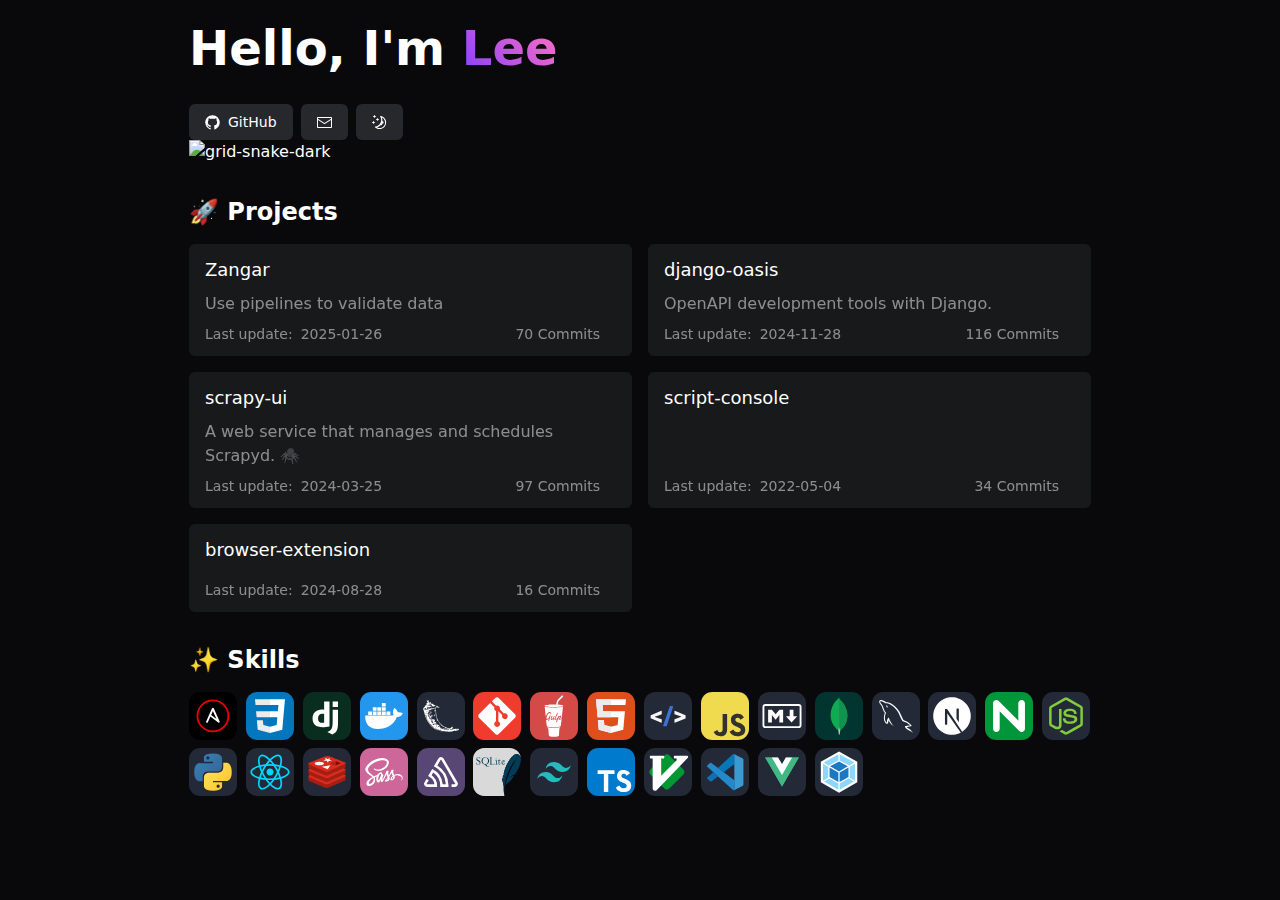
==== commit 5f116bdb: "deploy: 8c988a5c7b6a26d049990d5caab8df71003672fe" ====
--- a/index.html
+++ b/index.html
@@ -1 +1 @@
-<!DOCTYPE html><html lang="en"><head><meta charSet="utf-8"/><meta name="viewport" content="width=device-width, initial-scale=1"/><link rel="preload" as="image" href="https://raw.githubusercontent.com/Dog-Egg/Resources/output/github-contribution-grid-snake.svg"/><link rel="preload" as="image" href="https://raw.githubusercontent.com/Dog-Egg/Resources/output/github-contribution-grid-snake-dark.svg"/><link rel="stylesheet" href="/_next/static/css/96c19b3317c3b62e.css" data-precedence="next"/><link rel="preload" as="script" fetchPriority="low" href="/_next/static/chunks/webpack-fdc975193620105a.js"/><script src="/_next/static/chunks/fd9d1056-51face16839d2cb0.js" async=""></script><script src="/_next/static/chunks/23-37f536bfbc874569.js" async=""></script><script src="/_next/static/chunks/main-app-3097c27ccd919da9.js" async=""></script><script src="/_next/static/chunks/app/layout-89c02274b67fc8ab.js" async=""></script><script src="/_next/static/chunks/0e5ce63c-17aa50ed7a84d632.js" async=""></script><script src="/_next/static/chunks/795-35b7bda00e96c6d9.js" async=""></script><script src="/_next/static/chunks/app/page-d03a570ffb556e21.js" async=""></script><link rel="icon" href="/favicon.png"/><title>oneproject</title><link rel="stylesheet" href="https://cdn.jsdelivr.net/gh/SebastianAigner/twemoji-amazing/twemoji-amazing.css"/><script src="/_next/static/chunks/polyfills-42372ed130431b0a.js" noModule=""></script></head><body><script>!function(){try{var d=document.documentElement,c=d.classList;c.remove('light','dark');var e=localStorage.getItem('theme');if('system'===e||(!e&&false)){var t='(prefers-color-scheme: dark)',m=window.matchMedia(t);if(m.media!==t||m.matches){d.style.colorScheme = 'dark';c.add('dark')}else{d.style.colorScheme = 'light';c.add('light')}}else if(e){c.add(e|| '')}else{c.add('dark')}if(e==='light'||e==='dark'||!e)d.style.colorScheme=e||'dark'}catch(e){}}()</script><main class="container p-6"><h1 class="text-5xl font-extrabold">Hello, I&#x27;m <strong>Lee</strong></h1><div class="mt-8"><a href="https://github.com/Dog-Egg" class="inline-flex items-center justify-center whitespace-nowrap rounded-md text-sm font-medium transition-colors [&amp;+&amp;]:ml-2 bg-gray-400/20 hover:text-white h-9 px-4 py-2 hover:bg-black"><svg width="15" height="15" viewBox="0 0 15 15" fill="none" xmlns="http://www.w3.org/2000/svg" class="mr-2"><path d="M7.49933 0.25C3.49635 0.25 0.25 3.49593 0.25 7.50024C0.25 10.703 2.32715 13.4206 5.2081 14.3797C5.57084 14.446 5.70302 14.2222 5.70302 14.0299C5.70302 13.8576 5.69679 13.4019 5.69323 12.797C3.67661 13.235 3.25112 11.825 3.25112 11.825C2.92132 10.9874 2.44599 10.7644 2.44599 10.7644C1.78773 10.3149 2.49584 10.3238 2.49584 10.3238C3.22353 10.375 3.60629 11.0711 3.60629 11.0711C4.25298 12.1788 5.30335 11.8588 5.71638 11.6732C5.78225 11.205 5.96962 10.8854 6.17658 10.7043C4.56675 10.5209 2.87415 9.89918 2.87415 7.12104C2.87415 6.32925 3.15677 5.68257 3.62053 5.17563C3.54576 4.99226 3.29697 4.25521 3.69174 3.25691C3.69174 3.25691 4.30015 3.06196 5.68522 3.99973C6.26337 3.83906 6.8838 3.75895 7.50022 3.75583C8.1162 3.75895 8.73619 3.83906 9.31523 3.99973C10.6994 3.06196 11.3069 3.25691 11.3069 3.25691C11.7026 4.25521 11.4538 4.99226 11.3795 5.17563C11.8441 5.68257 12.1245 6.32925 12.1245 7.12104C12.1245 9.9063 10.4292 10.5192 8.81452 10.6985C9.07444 10.9224 9.30633 11.3648 9.30633 12.0413C9.30633 13.0102 9.29742 13.7922 9.29742 14.0299C9.29742 14.2239 9.42828 14.4496 9.79591 14.3788C12.6746 13.4179 14.75 10.7025 14.75 7.50024C14.75 3.49593 11.5036 0.25 7.49933 0.25Z" fill="currentColor" fill-rule="evenodd" clip-rule="evenodd"></path></svg>GitHub</a><a href="mailto:294622946@qq.com" class="inline-flex items-center justify-center whitespace-nowrap rounded-md text-sm font-medium transition-colors [&amp;+&amp;]:ml-2 bg-gray-400/20 hover:text-white h-9 px-4 py-2 hover:bg-[#00b0ff]"><svg width="15" height="15" viewBox="0 0 15 15" fill="none" xmlns="http://www.w3.org/2000/svg"><path d="M1 2C0.447715 2 0 2.44772 0 3V12C0 12.5523 0.447715 13 1 13H14C14.5523 13 15 12.5523 15 12V3C15 2.44772 14.5523 2 14 2H1ZM1 3L14 3V3.92494C13.9174 3.92486 13.8338 3.94751 13.7589 3.99505L7.5 7.96703L1.24112 3.99505C1.16621 3.94751 1.0826 3.92486 1 3.92494V3ZM1 4.90797V12H14V4.90797L7.74112 8.87995C7.59394 8.97335 7.40606 8.97335 7.25888 8.87995L1 4.90797Z" fill="currentColor" fill-rule="evenodd" clip-rule="evenodd"></path></svg></a><button class="inline-flex items-center justify-center whitespace-nowrap rounded-md text-sm font-medium transition-colors [&amp;+&amp;]:ml-2 bg-gray-400/20 hover:bg-gray-400/60 hover:text-white h-9 px-4 py-2" type="button" id="radix-:Rd9ukq:" aria-haspopup="menu" aria-expanded="false" data-state="closed"><svg width="15" height="15" viewBox="0 0 15 15" fill="none" xmlns="http://www.w3.org/2000/svg" class="dark:hidden"><path d="M7.5 0C7.77614 0 8 0.223858 8 0.5V2.5C8 2.77614 7.77614 3 7.5 3C7.22386 3 7 2.77614 7 2.5V0.5C7 0.223858 7.22386 0 7.5 0ZM2.1967 2.1967C2.39196 2.00144 2.70854 2.00144 2.90381 2.1967L4.31802 3.61091C4.51328 3.80617 4.51328 4.12276 4.31802 4.31802C4.12276 4.51328 3.80617 4.51328 3.61091 4.31802L2.1967 2.90381C2.00144 2.70854 2.00144 2.39196 2.1967 2.1967ZM0.5 7C0.223858 7 0 7.22386 0 7.5C0 7.77614 0.223858 8 0.5 8H2.5C2.77614 8 3 7.77614 3 7.5C3 7.22386 2.77614 7 2.5 7H0.5ZM2.1967 12.8033C2.00144 12.608 2.00144 12.2915 2.1967 12.0962L3.61091 10.682C3.80617 10.4867 4.12276 10.4867 4.31802 10.682C4.51328 10.8772 4.51328 11.1938 4.31802 11.3891L2.90381 12.8033C2.70854 12.9986 2.39196 12.9986 2.1967 12.8033ZM12.5 7C12.2239 7 12 7.22386 12 7.5C12 7.77614 12.2239 8 12.5 8H14.5C14.7761 8 15 7.77614 15 7.5C15 7.22386 14.7761 7 14.5 7H12.5ZM10.682 4.31802C10.4867 4.12276 10.4867 3.80617 10.682 3.61091L12.0962 2.1967C12.2915 2.00144 12.608 2.00144 12.8033 2.1967C12.9986 2.39196 12.9986 2.70854 12.8033 2.90381L11.3891 4.31802C11.1938 4.51328 10.8772 4.51328 10.682 4.31802ZM8 12.5C8 12.2239 7.77614 12 7.5 12C7.22386 12 7 12.2239 7 12.5V14.5C7 14.7761 7.22386 15 7.5 15C7.77614 15 8 14.7761 8 14.5V12.5ZM10.682 10.682C10.8772 10.4867 11.1938 10.4867 11.3891 10.682L12.8033 12.0962C12.9986 12.2915 12.9986 12.608 12.8033 12.8033C12.608 12.9986 12.2915 12.9986 12.0962 12.8033L10.682 11.3891C10.4867 11.1938 10.4867 10.8772 10.682 10.682ZM5.5 7.5C5.5 6.39543 6.39543 5.5 7.5 5.5C8.60457 5.5 9.5 6.39543 9.5 7.5C9.5 8.60457 8.60457 9.5 7.5 9.5C6.39543 9.5 5.5 8.60457 5.5 7.5ZM7.5 4.5C5.84315 4.5 4.5 5.84315 4.5 7.5C4.5 9.15685 5.84315 10.5 7.5 10.5C9.15685 10.5 10.5 9.15685 10.5 7.5C10.5 5.84315 9.15685 4.5 7.5 4.5Z" fill="currentColor" fill-rule="evenodd" clip-rule="evenodd"></path></svg><svg width="15" height="15" viewBox="0 0 15 15" fill="none" xmlns="http://www.w3.org/2000/svg" class="hidden dark:inline-block"><path d="M2.89998 0.499976C2.89998 0.279062 2.72089 0.0999756 2.49998 0.0999756C2.27906 0.0999756 2.09998 0.279062 2.09998 0.499976V1.09998H1.49998C1.27906 1.09998 1.09998 1.27906 1.09998 1.49998C1.09998 1.72089 1.27906 1.89998 1.49998 1.89998H2.09998V2.49998C2.09998 2.72089 2.27906 2.89998 2.49998 2.89998C2.72089 2.89998 2.89998 2.72089 2.89998 2.49998V1.89998H3.49998C3.72089 1.89998 3.89998 1.72089 3.89998 1.49998C3.89998 1.27906 3.72089 1.09998 3.49998 1.09998H2.89998V0.499976ZM5.89998 3.49998C5.89998 3.27906 5.72089 3.09998 5.49998 3.09998C5.27906 3.09998 5.09998 3.27906 5.09998 3.49998V4.09998H4.49998C4.27906 4.09998 4.09998 4.27906 4.09998 4.49998C4.09998 4.72089 4.27906 4.89998 4.49998 4.89998H5.09998V5.49998C5.09998 5.72089 5.27906 5.89998 5.49998 5.89998C5.72089 5.89998 5.89998 5.72089 5.89998 5.49998V4.89998H6.49998C6.72089 4.89998 6.89998 4.72089 6.89998 4.49998C6.89998 4.27906 6.72089 4.09998 6.49998 4.09998H5.89998V3.49998ZM1.89998 6.49998C1.89998 6.27906 1.72089 6.09998 1.49998 6.09998C1.27906 6.09998 1.09998 6.27906 1.09998 6.49998V7.09998H0.499976C0.279062 7.09998 0.0999756 7.27906 0.0999756 7.49998C0.0999756 7.72089 0.279062 7.89998 0.499976 7.89998H1.09998V8.49998C1.09998 8.72089 1.27906 8.89997 1.49998 8.89997C1.72089 8.89997 1.89998 8.72089 1.89998 8.49998V7.89998H2.49998C2.72089 7.89998 2.89998 7.72089 2.89998 7.49998C2.89998 7.27906 2.72089 7.09998 2.49998 7.09998H1.89998V6.49998ZM8.54406 0.98184L8.24618 0.941586C8.03275 0.917676 7.90692 1.1655 8.02936 1.34194C8.17013 1.54479 8.29981 1.75592 8.41754 1.97445C8.91878 2.90485 9.20322 3.96932 9.20322 5.10022C9.20322 8.37201 6.82247 11.0878 3.69887 11.6097C3.45736 11.65 3.20988 11.6772 2.96008 11.6906C2.74563 11.702 2.62729 11.9535 2.77721 12.1072C2.84551 12.1773 2.91535 12.2458 2.98667 12.3128L3.05883 12.3795L3.31883 12.6045L3.50684 12.7532L3.62796 12.8433L3.81491 12.9742L3.99079 13.089C4.11175 13.1651 4.23536 13.2375 4.36157 13.3059L4.62496 13.4412L4.88553 13.5607L5.18837 13.6828L5.43169 13.7686C5.56564 13.8128 5.70149 13.8529 5.83857 13.8885C5.94262 13.9155 6.04767 13.9401 6.15405 13.9622C6.27993 13.9883 6.40713 14.0109 6.53544 14.0298L6.85241 14.0685L7.11934 14.0892C7.24637 14.0965 7.37436 14.1002 7.50322 14.1002C11.1483 14.1002 14.1032 11.1453 14.1032 7.50023C14.1032 7.25044 14.0893 7.00389 14.0623 6.76131L14.0255 6.48407C13.991 6.26083 13.9453 6.04129 13.8891 5.82642C13.8213 5.56709 13.7382 5.31398 13.6409 5.06881L13.5279 4.80132L13.4507 4.63542L13.3766 4.48666C13.2178 4.17773 13.0353 3.88295 12.8312 3.60423L12.6782 3.40352L12.4793 3.16432L12.3157 2.98361L12.1961 2.85951L12.0355 2.70246L11.8134 2.50184L11.4925 2.24191L11.2483 2.06498L10.9562 1.87446L10.6346 1.68894L10.3073 1.52378L10.1938 1.47176L9.95488 1.3706L9.67791 1.2669L9.42566 1.1846L9.10075 1.09489L8.83599 1.03486L8.54406 0.98184ZM10.4032 5.30023C10.4032 4.27588 10.2002 3.29829 9.83244 2.40604C11.7623 3.28995 13.1032 5.23862 13.1032 7.50023C13.1032 10.593 10.596 13.1002 7.50322 13.1002C6.63646 13.1002 5.81597 12.9036 5.08355 12.5522C6.5419 12.0941 7.81081 11.2082 8.74322 10.0416C8.87963 10.2284 9.10028 10.3497 9.34928 10.3497C9.76349 10.3497 10.0993 10.0139 10.0993 9.59971C10.0993 9.24256 9.84965 8.94373 9.51535 8.86816C9.57741 8.75165 9.63653 8.63334 9.6926 8.51332C9.88358 8.63163 10.1088 8.69993 10.35 8.69993C11.0403 8.69993 11.6 8.14028 11.6 7.44993C11.6 6.75976 11.0406 6.20024 10.3505 6.19993C10.3853 5.90487 10.4032 5.60464 10.4032 5.30023Z" fill="currentColor" fill-rule="evenodd" clip-rule="evenodd"></path></svg></button></div><img class="block dark:hidden" src="https://raw.githubusercontent.com/Dog-Egg/Resources/output/github-contribution-grid-snake.svg" alt="grid-snake"/><img class="hidden dark:block" src="https://raw.githubusercontent.com/Dog-Egg/Resources/output/github-contribution-grid-snake-dark.svg" alt="grid-snake-dark"/><div><h2 class="mb-4 mt-8 text-2xl font-semibold">🚀 Projects</h2><div class="grid grid-cols-1 gap-4 sm:grid-cols-2"><a class="rounded-md bg-gray-400/10 px-4 py-3 text-current transition-colors hover:bg-gray-400/20" href="https://dog-egg.github.io/Zangar/" target="_blank"><div class="flex h-full items-center justify-between"><div class="flex h-full grow flex-col"><div class="text-lg">Zangar</div><div class="mt-2 text-base opacity-50">Use pipelines to validate data</div><div class="mt-auto opacity-50"><div class="mt-2 flex text-xs lg:text-sm"><span><span class="mr-2">Last update:</span><!--$!--><template data-dgst="BAILOUT_TO_CLIENT_SIDE_RENDERING"></template><!--/$--></span><span class="ml-auto flex items-center">70<!-- --> Commits</span></div></div></div><div class="ml-4"><i class="twa twa-3x twa-regional-indicator-symbol-letter-z"></i></div></div></a><a class="rounded-md bg-gray-400/10 px-4 py-3 text-current transition-colors hover:bg-gray-400/20" href="https://dog-egg.github.io/django-oasis/" target="_blank"><div class="flex h-full items-center justify-between"><div class="flex h-full grow flex-col"><div class="text-lg">django-oasis</div><div class="mt-2 text-base opacity-50">OpenAPI development tools with Django.</div><div class="mt-auto opacity-50"><div class="mt-2 flex text-xs lg:text-sm"><span><span class="mr-2">Last update:</span><!--$!--><template data-dgst="BAILOUT_TO_CLIENT_SIDE_RENDERING"></template><!--/$--></span><span class="ml-auto flex items-center">116<!-- --> Commits</span></div></div></div><div class="ml-4"><i class="twa twa-3x twa-desert-island"></i></div></div></a><a class="rounded-md bg-gray-400/10 px-4 py-3 text-current transition-colors hover:bg-gray-400/20" href="https://github.com/Dog-Egg/scrapy-ui" target="_blank"><div class="flex h-full items-center justify-between"><div class="flex h-full grow flex-col"><div class="text-lg">scrapy-ui</div><div class="mt-2 text-base opacity-50">A web service that manages and schedules Scrapyd. 🕷️</div><div class="mt-auto opacity-50"><div class="mt-2 flex text-xs lg:text-sm"><span><span class="mr-2">Last update:</span><!--$!--><template data-dgst="BAILOUT_TO_CLIENT_SIDE_RENDERING"></template><!--/$--></span><span class="ml-auto flex items-center">97<!-- --> Commits</span></div></div></div><div class="ml-4"><i class="twa twa-3x twa-spider-web"></i></div></div></a><a class="rounded-md bg-gray-400/10 px-4 py-3 text-current transition-colors hover:bg-gray-400/20" href="https://github.com/Dog-Egg/script-console" target="_blank"><div class="flex h-full items-center justify-between"><div class="flex h-full grow flex-col"><div class="text-lg">script-console</div><div class="mt-2 text-base opacity-50"></div><div class="mt-auto opacity-50"><div class="mt-2 flex text-xs lg:text-sm"><span><span class="mr-2">Last update:</span><!--$!--><template data-dgst="BAILOUT_TO_CLIENT_SIDE_RENDERING"></template><!--/$--></span><span class="ml-auto flex items-center">34<!-- --> Commits</span></div></div></div><div class="ml-4"><i class="twa twa-3x twa-regional-indicator-symbol-letter-s"></i></div></div></a><a class="rounded-md bg-gray-400/10 px-4 py-3 text-current transition-colors hover:bg-gray-400/20" href="https://github.com/Dog-Egg/browser-extension" target="_blank"><div class="flex h-full items-center justify-between"><div class="flex h-full grow flex-col"><div class="text-lg">browser-extension</div><div class="mt-2 text-base opacity-50"></div><div class="mt-auto opacity-50"><div class="mt-2 flex text-xs lg:text-sm"><span><span class="mr-2">Last update:</span><!--$!--><template data-dgst="BAILOUT_TO_CLIENT_SIDE_RENDERING"></template><!--/$--></span><span class="ml-auto flex items-center">16<!-- --> Commits</span></div></div></div><div class="ml-4"><i class="twa twa-3x twa-regional-indicator-symbol-letter-b"></i></div></div></a></div></div><div><h2 class="mb-4 mt-8 text-2xl font-semibold">✨ Skills</h2><div class="grid grid-cols-10 gap-2 md:grid-cols-12 lg:grid-cols-16"><a class="transition duration-100 ease-in-out hover:scale-110 focus:scale-110" href="https://www.ansible.com/" target="_blank" title="ansible"><svg xmlns="http://www.w3.org/2000/svg" fill="none" viewBox="0 0 256 256" class="max-h-12 max-w-12 dark:hidden"><rect width="256" height="256" fill="#000" rx="60"></rect><path fill="#fff" d="M96.038 163.876a4.8 4.8 0 0 1-2.016-.438 4.914 4.914 0 0 1-2.461-6.498l15.895-35.247.065-.138 15.495-34.364a5.11 5.11 0 0 1 4.483-2.655 5.11 5.11 0 0 1 4.483 2.655l31.461 69.749a4.915 4.915 0 0 1-1.408 5.861 4.92 4.92 0 0 1-6.027.092l-42.084-31.63-13.403 29.717a4.92 4.92 0 0 1-4.483 2.896m22.033-41.799 28.538 21.453-19.11-42.36z"></path><path fill="#E00" d="M127.499 215a87.495 87.495 0 0 1-80.838-54.015A87.5 87.5 0 1 1 215 127.498 87.596 87.596 0 0 1 127.499 215m0-165.168a77.669 77.669 0 1 0 77.67 77.666 77.76 77.76 0 0 0-77.67-77.667"></path></svg><svg xmlns="http://www.w3.org/2000/svg" fill="none" viewBox="0 0 256 256" class="hidden max-h-12 max-w-12 dark:block"><rect width="256" height="256" fill="#000" rx="60"></rect><path fill="#fff" d="M96.038 163.876a4.8 4.8 0 0 1-2.016-.438 4.914 4.914 0 0 1-2.461-6.498l15.895-35.247.065-.138 15.495-34.364a5.11 5.11 0 0 1 4.483-2.655 5.11 5.11 0 0 1 4.483 2.655l31.461 69.749a4.915 4.915 0 0 1-1.408 5.861 4.92 4.92 0 0 1-6.027.092l-42.084-31.63-13.403 29.717a4.92 4.92 0 0 1-4.483 2.896m22.033-41.799 28.538 21.453-19.11-42.36z"></path><path fill="#E00" d="M127.499 215a87.495 87.495 0 0 1-80.838-54.015A87.5 87.5 0 1 1 215 127.498 87.596 87.596 0 0 1 127.499 215m0-165.168a77.669 77.669 0 1 0 77.67 77.666 77.76 77.76 0 0 0-77.67-77.667"></path></svg></a><a class="transition duration-100 ease-in-out hover:scale-110 focus:scale-110" href="https://developer.mozilla.org/zh-CN/docs/Web/CSS" target="_blank" title="css"><svg xmlns="http://www.w3.org/2000/svg" fill="none" viewBox="0 0 256 256" class="max-h-12 max-w-12 dark:hidden"><rect width="256" height="256" fill="#0277BD" rx="60"></rect><path fill="#EBEBEB" d="m53.753 102.651 2.862 31.942h71.481v-31.942zM128.095 38H48l2.904 31.942h77.191zM128.095 218.841v-33.233l-.14.037-35.574-9.605-2.274-25.476H58.042l4.475 50.154 65.431 18.164z"></path><path fill="#fff" d="m167.318 134.593-3.708 41.426-35.625 9.616v33.231l65.483-18.148.48-5.397 7.506-84.092.779-8.578L208 38h-80.015v31.942h45.009l-2.906 32.709h-42.103v31.942z"></path></svg><svg xmlns="http://www.w3.org/2000/svg" fill="none" viewBox="0 0 256 256" class="hidden max-h-12 max-w-12 dark:block"><rect width="256" height="256" fill="#0277BD" rx="60"></rect><path fill="#EBEBEB" d="m53.753 102.651 2.862 31.942h71.481v-31.942zM128.095 38H48l2.904 31.942h77.191zM128.095 218.841v-33.233l-.14.037-35.574-9.605-2.274-25.476H58.042l4.475 50.154 65.431 18.164z"></path><path fill="#fff" d="m167.318 134.593-3.708 41.426-35.625 9.616v33.231l65.483-18.148.48-5.397 7.506-84.092.779-8.578L208 38h-80.015v31.942h45.009l-2.906 32.709h-42.103v31.942z"></path></svg></a><a class="transition duration-100 ease-in-out hover:scale-110 focus:scale-110" href="https://www.djangoproject.com/" target="_blank" title="django"><svg xmlns="http://www.w3.org/2000/svg" fill="none" viewBox="0 0 256 256" class="max-h-12 max-w-12 dark:hidden"><rect width="256" height="256" fill="#092E20" rx="60"></rect><path fill="#fff" d="M112.689 51h28.615v132.45c-14.679 2.787-25.456 3.902-37.161 3.902C69.209 187.351 51 171.559 51 141.271c0-29.173 19.325-48.124 49.24-48.124 4.645 0 8.175.37 12.449 1.485zm0 66.671c-3.344-1.113-6.131-1.485-9.661-1.485-14.493 0-22.856 8.919-22.856 24.526 0 15.238 7.991 23.599 22.67 23.599 3.157 0 5.76-.186 9.847-.742z"></path><path fill="#fff" d="M186.826 95.19v66.332c0 22.856-1.672 33.818-6.689 43.295-4.646 9.106-10.778 14.865-23.413 21.183l-26.571-12.636c12.635-5.945 18.767-11.146 22.668-19.139 4.089-8.175 5.391-17.652 5.391-42.55V95.189zm-28.614-44.038h28.614V80.51h-28.614z"></path></svg><svg xmlns="http://www.w3.org/2000/svg" fill="none" viewBox="0 0 256 256" class="hidden max-h-12 max-w-12 dark:block"><rect width="256" height="256" fill="#092E20" rx="60"></rect><path fill="#fff" d="M112.689 51h28.615v132.45c-14.679 2.787-25.456 3.902-37.161 3.902C69.209 187.351 51 171.559 51 141.271c0-29.173 19.325-48.124 49.24-48.124 4.645 0 8.175.37 12.449 1.485zm0 66.671c-3.344-1.113-6.131-1.485-9.661-1.485-14.493 0-22.856 8.919-22.856 24.526 0 15.238 7.991 23.599 22.67 23.599 3.157 0 5.76-.186 9.847-.742z"></path><path fill="#fff" d="M186.826 95.19v66.332c0 22.856-1.672 33.818-6.689 43.295-4.646 9.106-10.778 14.865-23.413 21.183l-26.571-12.636c12.635-5.945 18.767-11.146 22.668-19.139 4.089-8.175 5.391-17.652 5.391-42.55V95.189zm-28.614-44.038h28.614V80.51h-28.614z"></path></svg></a><a class="transition duration-100 ease-in-out hover:scale-110 focus:scale-110" href="https://www.docker.com/" target="_blank" title="docker"><svg xmlns="http://www.w3.org/2000/svg" fill="none" viewBox="0 0 256 256" class="max-h-12 max-w-12 dark:hidden"><rect width="256" height="256" fill="#2396ED" rx="60"></rect><path fill="#fff" d="M141.187 122.123h20.717v-18.744h-20.717zm-24.662 0h20.716v-18.744h-20.716zm-24.17 0h20.717v-18.744H92.355zm-24.17 0H88.41v-18.744H68.186zm-24.662 0H64.24v-18.744H43.523zm24.663-22.69h20.223V80.69H68.186zm24.17 0h20.716V80.69H92.355zm24.169 0h20.716V80.69h-20.716zm0-22.69h20.716V58h-20.716zM228 113.739s-8.879-8.386-27.129-5.426c-1.973-14.305-17.264-22.69-17.264-22.69s-14.304 17.264-3.946 36.501c-2.959 1.48-7.892 3.453-15.291 3.453H28.726c-2.467 9.372-2.467 71.521 65.602 71.521 48.832 0 85.333-22.689 102.597-64.123C222.574 134.948 228 113.738 228 113.738"></path></svg><svg xmlns="http://www.w3.org/2000/svg" fill="none" viewBox="0 0 256 256" class="hidden max-h-12 max-w-12 dark:block"><rect width="256" height="256" fill="#2396ED" rx="60"></rect><path fill="#fff" d="M141.187 122.123h20.717v-18.744h-20.717zm-24.662 0h20.716v-18.744h-20.716zm-24.17 0h20.717v-18.744H92.355zm-24.17 0H88.41v-18.744H68.186zm-24.662 0H64.24v-18.744H43.523zm24.663-22.69h20.223V80.69H68.186zm24.17 0h20.716V80.69H92.355zm24.169 0h20.716V80.69h-20.716zm0-22.69h20.716V58h-20.716zM228 113.739s-8.879-8.386-27.129-5.426c-1.973-14.305-17.264-22.69-17.264-22.69s-14.304 17.264-3.946 36.501c-2.959 1.48-7.892 3.453-15.291 3.453H28.726c-2.467 9.372-2.467 71.521 65.602 71.521 48.832 0 85.333-22.689 102.597-64.123C222.574 134.948 228 113.738 228 113.738"></path></svg></a><a class="transition duration-100 ease-in-out hover:scale-110 focus:scale-110" href="https://flask.palletsprojects.com/" target="_blank" title="flask"><svg xmlns="http://www.w3.org/2000/svg" fill="none" viewBox="0 0 256 256" class="max-h-12 max-w-12 dark:hidden"><rect width="256" height="256" fill="#F4F2ED" rx="60"></rect><path fill="#000" d="M89.778 193.926c-7.238-5.693-14.96-11.151-20.235-18.837-11.102-13.554-19.65-29.247-25.494-45.737-3.532-10.724-4.741-22.22-9.295-32.53-4.763-7.487.817-15.671 9.018-18.051 3.651-.701 10.072-4.145 2.322-1.684-6.948 5.098-7.62-4.627-.496-5.243 4.862-.646 6.652-4.627 4.99-8.21-5.22-3.404 12.656-7.145 3.662-12.223-9.37-10.11 13.106-12.055 7.56-.575-1.327 8.829 15.706-1.618 11.754 8.577 4.017 4.896 15.042 1.114 14.768 7.983 5.852.402 7.86 5.325 13.353 5.703 5.693 2.571 16.013 4.597 17.95 11.012-5.648 4.472-18.726-9.236-19.355 3.141 1.706 18.285 1.272 37.121 7.962 54.533 3.164 10.543 10.835 18.843 17.762 27.054 6.629 8.042 15.607 13.704 24.758 18.471 8.028 3.786 16.682 6.297 25.431 7.872 3.548-2.714 9.813-12.804 15.349-8.549.262 4.781-10.987 9.994-.53 9.465 6.141-1.852 10.4 4.75 15.457-1.205 4.659 5.518 19.364-3.526 16.049 7.754-4.482 2.892-11.02 1.144-15.509 5.122-7.403-3.697-13.296 3.309-21.491 2.423-9.101 1.63-18.36 2.288-27.587 2.302-15.137-1.196-30.595-1.7-44.995-6.97-8.112-2.357-16.029-6.977-23.158-11.598m12.784 5.539c7.921 3.426 15.667 7.036 24.348 8.125 13.773 1.916 27.996 4.862 41.818 2.175-6.256-2.825-12.723 1.1-18.956-2.02-7.474 1.608-15.496-.41-23.094-1.404-8.642-3.849-17.967-6.495-26.059-11.492-10.112-3.693 5.229 4.737 7.96 5.419 6.321 3.588-6.951-1.839-8.822-3.33-5.294-2.97-5.969-2.349-.524.667 1.096.641 2.18 1.314 3.329 1.86m-15.073-10.652c7.676 2.844-.034-5.397-3.551-4.919-1.559-2.703-5.954-4.411-2.853-5.864-5.578 1.937-5.843-7.363-8.465-6.034-5.9-1.863-2.296-8.464-9.325-12.517-.642-4.271-6.983-7.975-9.006-14.417-.893-3.298-7.164-12.77-3.312-3.955 3.28 8.486 9.051 15.753 13.854 23.011 3.73 6.911 8.133 14.134 14.925 18.446 2.29 2.196 4.5 5.561 7.733 6.249m-22.113-24.278c.268-1.159 1.404 2.509 0 0m31.306 27.687c1.7-.761-2.445-.959 0 0m4.167 1.52c-.432-2.099-1.903 1.173 0 0m5.215 2.175c2.483-2.364-3.827-1.49 0 0m8.94 4.983c1.509-2.231-4.83-.842 0 0m-17.166-11.967c3.856-2.495-4.982-.034 0 0m3.912 1.951c-.109-1.319-1.394.591 0 0m19.556 12.206c3.143 1.984 18.357 4.348 8.831.813-1.594.336-17.665-4.545-8.831-.813m-31.045-24.179c-.306-1.323-4.88-1.46 0 0m9.104 5.306c2.369-1.652-4.918-1.275 0 0m7.657 4.695c3.4-1.282-5.515-1.288 0 0m-20.466-14.035c3.69 2.829 14.877.362 5.65-1.689-4.2-2.239-13.666-3.771-7.214 1.35zm25.653 15.656c1.536-2.618-6.444-1.495 0 0m-7.795-6.195c9.02 2.552-7.585-5.704-2.226-.939l1.188.538zm15.628 9.033c8.543.082-7.716-1.178 0 0m-36.773-23.437c-.333-1.591-2.108.134 0 0m51.223 31.543c.228-2.874-2.787 2.138 0 0m-36.644-22.615c-.517-1.513-2.67-.062 0 0m-13.768-9.926c4.904-.295-6.715-2.161 0 0m-16.31-10.543c-.61-2.351-5.337-4.226 0 0m42.818 27.174c-.899-1.025-.423.224 0 0m26.651 16.355c-.085-1.566-1.451.592 0 0m-29.01-18.791c.48-2.017-4.182-.611 0 0m-19.855-12.583c3.649-.391-5.845-2.467 0 0m33.586 20.87c5.686-2.253-5.541-1.1 0 0m-17.47-11.859c6.553.845-7.797-4.457-1.438-.475zm22.774 14.003c6.118-3.658 4.101 8.564 10.38 1.032 6.193-4.522-5.349 5.591 2.284.807 5.52-3.692 13.673 1.75 18.824 3.525 3.704-.182 7.304 3.203 11.102 1.144 7.309-1.969-14.294-2.92-8.631-6.413-6.689 1.946-11.63-2.321-14.921-6.605-7.503-1.733-16.177-5.568-19.921-12.207-1.527-2.493 2.205.351-1.318-3.724-4.521-4.021-6.778-8.585-9.813-13.473-3.626-1.934-4.048-7.627-4.414-.191.028-4.693-4.378-7.852-5.453-6.539-.019-4.519 4.715-2.254 1.401-5.598-.713-4.684-3.062-9.566-3.768-14.855-1.097-2.549-.155-8.009-3.744-2.238-1.308 6.1-.434-7.495 1.599-3.012 2.67-4.575-.958-4.037-1.106-3.402 1.738-3.859 1.1-9.334-.454-7.246.926-4.091 1.464-15.055-1.387-13.112 1.728-4.278 3.277-19.575-4.224-13.743-3.04.043-8.303 1.104-10.792 2.341 7.802 4.3-.784 1.553-3.96.87-.414 3.98-3.56 2.258-7.49 2.297 6.277.777-3.056 6.42-6.657 4.228-4.677 2.235 4.036 7.814.093 9.539.485 2.601-7.164-.939-6.563 5.067-4.54-1.91-.625 7.124 1.646 4.069 7.722 2.09 5.436 6.854 5.633 11.38-1.259 2.638-6.212-6.199-1.104-5.789-4.03-6.547-4.458-2.367-7.807.675-.779.22 8.543 4.327 2.693 6.358 5.146.794 5.293 5.297 6.34 8.147 3.094 3.222 2.46-3.557 6.162.314-2.342-3.449-12.406-9.719-4.303-7.708-.043-3.472-1.466-6.271 1.017-6.203 2.458-4.452-2.575 10.977 2.966 5.319 1.534-.67 1.914-4.458 4.672.357 4.004 3.94 1.446 6.795-4.203 3.187 1.01 3.429 7.557 4.654 6.327 10.016 1.304 4.715 3.129 2.979 4.719 2.706 1.248 4.582 1.956 1.213 2.015-.968 5.713 1.223 4.375 4.6 6.162 6.959 3.936 1.777-5.634-12.044 1.124-4.156 7.11 6.42 2.666 9.1-3.714 8.071 4.038-.326 5.34 5.46 10.392 5.257 4.606 2.191 7.725 10.608-.215 7.104-2.754-2.483-12.5-5.546-4.54-.823 7.352 3.404 13.191 5.441 20.282 9.714 5.074 3.623 7.266 7.772 9.19 8.593-4.265 2.037-12.853-1.626-6.476-2.749-3.977-.724-8.451-2.736-4.641 2.22 3.239 2.705 11.477 2.418 12.954 2.724-1.252 2.759-3.4 2.978.051 3.192-3.85 2.052 1.234 2.369 1.591 3.542m-7.873-22.234c-2.343-2.45-2.948-7.039-.416-3.046 1.298.521 4.16 7.498.416 3.046m25.641 16.287c1.461-.095.042 1.11 0 0m-29.34-22.294c-.09-3.704.847 2.856 0 0m-2.548-3.429c-2.947-5.693 3.714 1.612 0 0m-30.883-21.315c1.731-.462.852 2.961 0 0m24.579 13.322c1.063-3.992 1.249 3.35 0 0m-17.364-12.073c-1.224-2.203 2.56 2.066 0 0m14.902 4.777c-2.792-6.255 1.976-3.417.617 1.025zm-25.699-17.139c-1.248-2.051-3.312-8.072-2.648-9.91.602 2.993 6.366 12.881 2.828 4.096-3.91-7.364 4.673 2.391 5.556 4.227.411 1.828-2.412-.499-.5 3.786-3.488-4.878-2.059 2.694-5.236-2.199m-7.942-5.472c.327-4.771 1.818 3.271 0 0m3.573 1.229c1.704-3.6 2.89 5.02 0 0m-8.594-6.648c-2.957-2.938-5.097-5.646.138-1.823 2.017.079-4.481-6.16.486-1.981 5.223.952 2.58 8.564-.624 3.804m4.514-.118c1.717-1.701.912 1.676 0 0m2.778.891c-2.604-4.88 3.16 2.046 0 0m-5.522-5.277c-8.596-7.65 10.801 4 1.404 1.418zm24.629 14.31c-3.72-2.23-.986-15.702.282-6.488 3.617-1.17-.2 4.758 2.498 4.703-.425 3.74-1.632 5.085-2.78 1.785m9.109 5.384c.365-4.06.768 2.776 0 0m-1.582-1.564c.41-1.734.042 2.043 0 0m-30.47-20.644c-5.522-7.619 16.05 7.707 3.537 1.933-1.307-.342-2.88-.464-3.537-1.933m17.542 9.301c-.522-6.415 1.167 1.063 0 0m13.319 8.544c1.03-3.655.077 2.417 0 0m-30.015-20.753c3.282-.702 13.602 5.765 4.125 1.847-1.053-1.165-3.298-.636-4.125-1.847m28.185 14.048c.35-6.56 1.959-3.919.012.939zm-25.742-16.33c1.338-1.962-3.55-8.87.705-2.478 1.838 1.461 5.322 2.447 2.246 3.062 4.838 4.268-1.18 1.156-2.95-.584m24.348 14.281c.924-7.473.815 4.378 0 0m-27.14-21.183c1.02-.437.539 1.361 0 0m6.35 3.78c1.635-3.43 3.015 3.825 0 0m17.914 9.965c-.017-1.317.338 1.916 0 0m-1.037-2.297c-2.487-6.134 2.313 3.248 0 0m-1.527-4.022c-.417-2.535 1.418 3.184 0 0m2.485-4.039c-1.707-3.007 2.154-13.25 2.585-6.897-1.8 4.95-.52 7.719.737 1.08 2.32-5.226-.501 10.311-3.322 5.817m2.553-15.234c.744-.913.165 1.1 0 0m-4.264 84.022c-1.011-.883.127.562 0 0m8.784 4.444c4.886 1.253 4.861-.761.445-1.359-2.375-2.21-9.87-4.553-3.162-.274.445 1.125 1.848 1.099 2.717 1.633m-17.348-11.523c2.692 2.007 10.14 5.689 3.835.764 2.125-2.47-4.069-3.784-2.014-5.436-5.227-3.198-4.123-2.914-.462-2.813-6.28-2.808.907-2.598.569-4.036-2.422-.479-12.03-4.271-6.378.311-5.746-2.929-1.37 1.092-3.106.667-5.875-1.603 5.233 4.474-.933 2.966 3.37 2.671 9.073 6.842 1.425 2.827-1.008 1.45 5.473 3.649 7.064 4.75m9.187 5.278c11.171 3.599-5.477-4.398 0 0m47.029 28.49c.144-2.216-1.526 1.891 0 0m4.834 2.035c2.577-2.498.105 3.978 4.271-.612.045-3.285-.129-5.226-4.787-1.235-1.284.712-1.857 3.74.516 1.847m-76.73-48.188c-.792-3.112-5.548-3.096 0 0m5.161 3.382c-1.916-3.178-6.839-2.877 0 0m29.364 17.709c2.867 2.546 13.168 1.868 3.483.313-1.435-2.121-9.109-1.61-3.483-.313m40.367 24.929c4.412-3.702-4.276 1.652 0 0m9.176 6.306c.028-1.188-1.901.521 0 0m.015-1.663c4.886-5.177-4.735.306 0 0m-96.778-61.292c-4.165-5.942-2.59-8.613-6.605-13.464-.76-3.71-6.89-12.13-3.17-3.21 3.406 5.216 4.419 13.293 9.775 16.674m95.245 59.646c8.989-5.81-3.69-2.531 0 0m6.862 2.689c4.502-3.866-2.847-.809 0 0m-90.942-58.274c1.288-1.917-3.328-.246 0 0m89.509 56.438c4.359-2.81-1.004-2.379-.79.259zM96.725 164.76c-.15-1.898-2.301.161 0 0m3.656 2.103c-1.162-2.349-1.786.369 0 0m62.491 37.08c5.584-4.028-3.385-.771-1.172.763zm-2.138-1.033c4.549-3.812-4.803 1.689 0 0m10.925 7.275c3.054-2.045-3.711-.662 0 0m-102.49-65.962c4.095.918 16.361 10.083 9.125.634-3.707-1.097-1.484-10.157-5.264-8.553 2.537 4.239 2.087 6.043-3.24 3.371-6.696-3.269-3.763 1.619-2.455 2.967-1.783.405 2.36 1.547 1.835 1.581m-18.651-14.73c.733-3.031-6.749-16.677-3.533-6.837 1.16 2.061 1.043 5.967 3.533 6.837m34.234 21.106c-2.108-1.763-.1-.249 0 0m5.192 1.209c-.003-3.212-5.739-1.304 0 0m44.987 28.36c-.858-2.194-3.392-.051 0 0m2.16 1.578c-.319-1.228-1.246.237 0 0m17.831 11.231c1.715-1.267-2.14-.161 0 0m-95.087-61.105c4.905-1.9-5.256-1.355 0 0m71.135 44.816c-.054-3.176-3.127.787 0 0m-73.073-49.333c3.15-1.064-2.915-.701 0 0m9.145 4.431c-.057-1.044-.967.395 0 0m111.551 68.404c4.052-.821 13.285 2.062 14.778-1.074-4.921-.12-17.024-3.472-17.597.8l1.078.169zM69.949 132.518c.07-3.218-2.51-.12 0 0m-24.046-16.68c-1.093-6.132-4.154-.928 0 0m5.734 1.441c.07-1.969-5.249-1.772 0 0m3.277 1.609c-.948-.767-.742.97 0 0m20.619 13.227c.97-.891-2.299-.66 0 0M52.73 115.259c-.554-4.631-6.641-.694 0 0m-11.756-7.628c-.167-2.138-1.146.806 0 0m1.749-1.321c-.286-2.534-1.502.322 0 0m9.662 5.767c4.085-1.605-7.442-3.319-.835-.303zm129.308 79.872c2.615-2.397-3.323-.741 0 0m15.622 8.098c1.048-3.1-2.639.408 0 0M53.373 107.013c.43-2.998-3.24.595 0 0m-13.746-9.21c-.739-4.233-.638-11.664 6.425-9.153-9.428 1.872 6.526 11.719 4.511 3.945 3.965.194 7.756-2.343 5.675 1.507 7.811-.863 13.227-7.636 20.772-6.687 5.877-.778 12.303-1.368 18.636-3.733 5.207-.376 10.22-5.982 7.366-9.305-7.101-.6-14.535.288-22.384 1.848-8.697 1.808-16.597 5.243-25.373 6.718-8.554 1.149 1.72 3.165-.73 3.615-4.463 1.548 5.323 2.593-.578 4.225-3.645-.693-7.439-1.945-5.882-5.786-8.194 1.063-15.393 4.464-8.92 12.802zM59.37 87.748c1.921-7.078 10.293 5.823 3.15.94-.854-.639-2.257-1.16-3.15-.94m.374-3.432c2.773-2.065 1.474 1.158 0 0m3.52.056c.251-3.256 8.06 1.724 1.288 1.173zm4.817-1.936c1.759-2.055.505 1.828 0 0m1.232-.825c2.928-3.519 16.584-2.246 6.589-.343-2.68-2.017-4.733 1.189-6.59.343m17.821-2.747c-.445-9.612 8.854 3.415 0 0m5.057-.028c1.849-4.844 7.174-1.944.855-.973.138.515-.185 2.5-.855.973m-40.812 25.691c5.524-3.383-5.864-2.935 0 0m4.084 1.134c1.937-2.059-4.208-.835 0 0m-12.034-8.54c3.156-2.425-3.735-.922 0 0m163.107 102.04c.092-2.813-2.412 1.267 0 0m-16.573-11.311c.471-3.238-2.13.283 0 0m21.131 12.401c4.413.015 13.371-1.37 3.769-1.366-1.507.235-8.779.185-3.769 1.366M59.056 103.676c3.571-.245 5.588-3.94-.69-3.727-9.731-1.007 8.584 3.332-1.25 2.091-1.32.875 1.863 1.878 1.94 1.636m3.145 1.592c-.373-2.293-1.104 1.219 0 0m3.731-9.949c1.55-1.922-2.144-.514 0 0M54.055 75.465c6.374-2.168 15.09-4.605 18.1 1.068-3.063-3.687-1.236-7.316 1.656-1.926 4.091 5.454 6.139-2.48 3.478-4.31 3.032 3.768 6.48 5.548 2.03.239 4.837-5.818-9.683.761-12.983.695-1.588.713-16.394 3.776-12.281 4.234m3.735-7.154c3.635-2.744 12.573 1.632 6.838-2.727-.561-.495-12.56 3.305-6.838 2.727m13.253.547c4.254.109-1.835-5.715 3.234-3.076-.832-2.72-5.902-3.23-8.38-4.316-1.403 2.486 2.853 7.425 5.146 7.392m-10.929-12.03c1.472-1.995-2.58 1.011 0 0m5.417 1.296c6.856-.909-1.748-2.952-1.382-.073zm-10.114-7.913c-4.828-6.302 9.078 1.059 4.174-5.54-4.128-3.286-8.095 3.7-4.174 5.54m61.952 33.369c2.214-3.925-9.141-5.29-1.492-1.391.705.235.545 1.662 1.492 1.39"></path></svg><svg xmlns="http://www.w3.org/2000/svg" fill="none" viewBox="0 0 256 256" class="hidden max-h-12 max-w-12 dark:block"><rect width="256" height="256" fill="#242938" rx="60"></rect><path fill="#fff" d="M89.778 193.926c-7.238-5.693-14.96-11.151-20.235-18.837-11.102-13.554-19.65-29.247-25.494-45.737-3.532-10.724-4.741-22.22-9.295-32.53-4.763-7.487.817-15.671 9.018-18.051 3.651-.701 10.072-4.145 2.322-1.684-6.948 5.098-7.62-4.627-.496-5.243 4.862-.646 6.652-4.627 4.99-8.21-5.22-3.404 12.656-7.145 3.662-12.223-9.37-10.11 13.106-12.055 7.56-.575-1.327 8.829 15.706-1.618 11.754 8.577 4.017 4.896 15.042 1.114 14.768 7.983 5.852.402 7.86 5.325 13.353 5.703 5.693 2.571 16.013 4.597 17.95 11.012-5.648 4.472-18.726-9.236-19.355 3.141 1.706 18.285 1.272 37.121 7.962 54.533 3.164 10.543 10.835 18.843 17.762 27.054 6.629 8.042 15.607 13.704 24.758 18.471 8.028 3.786 16.682 6.297 25.431 7.872 3.548-2.714 9.813-12.804 15.349-8.549.262 4.781-10.987 9.994-.53 9.465 6.141-1.852 10.4 4.75 15.457-1.205 4.659 5.518 19.364-3.526 16.049 7.754-4.482 2.892-11.02 1.144-15.509 5.122-7.403-3.697-13.296 3.309-21.491 2.423-9.101 1.63-18.36 2.288-27.587 2.302-15.137-1.196-30.595-1.7-44.995-6.97-8.112-2.357-16.029-6.977-23.158-11.598m12.784 5.539c7.921 3.426 15.667 7.036 24.348 8.125 13.773 1.916 27.996 4.862 41.818 2.175-6.256-2.825-12.723 1.1-18.956-2.02-7.474 1.608-15.496-.41-23.094-1.404-8.642-3.849-17.967-6.495-26.059-11.492-10.112-3.693 5.229 4.737 7.96 5.419 6.321 3.588-6.951-1.839-8.822-3.33-5.294-2.97-5.969-2.349-.524.667 1.096.641 2.18 1.314 3.329 1.86m-15.073-10.652c7.676 2.844-.034-5.397-3.551-4.919-1.559-2.703-5.954-4.411-2.853-5.864-5.578 1.937-5.843-7.363-8.465-6.034-5.9-1.863-2.296-8.464-9.325-12.517-.642-4.271-6.983-7.975-9.006-14.417-.893-3.298-7.164-12.77-3.312-3.955 3.28 8.486 9.051 15.753 13.854 23.011 3.73 6.911 8.133 14.134 14.925 18.446 2.29 2.196 4.5 5.561 7.733 6.249m-22.113-24.278c.268-1.159 1.404 2.509 0 0m31.306 27.687c1.7-.761-2.445-.959 0 0m4.167 1.52c-.432-2.099-1.903 1.173 0 0m5.215 2.175c2.483-2.364-3.827-1.49 0 0m8.94 4.983c1.509-2.231-4.83-.842 0 0m-17.166-11.967c3.856-2.495-4.982-.034 0 0m3.912 1.951c-.109-1.319-1.394.591 0 0m19.556 12.206c3.143 1.984 18.357 4.348 8.831.813-1.594.336-17.665-4.545-8.831-.813m-31.045-24.179c-.306-1.323-4.88-1.46 0 0m9.104 5.306c2.369-1.652-4.918-1.275 0 0m7.657 4.695c3.4-1.282-5.515-1.288 0 0m-20.466-14.035c3.69 2.829 14.877.362 5.65-1.689-4.2-2.239-13.666-3.771-7.214 1.35zm25.653 15.656c1.536-2.618-6.444-1.495 0 0m-7.795-6.195c9.02 2.552-7.585-5.704-2.226-.939l1.188.538zm15.628 9.033c8.543.082-7.716-1.178 0 0m-36.773-23.437c-.333-1.591-2.108.134 0 0m51.223 31.543c.228-2.874-2.787 2.138 0 0m-36.644-22.615c-.517-1.513-2.67-.062 0 0m-13.768-9.926c4.904-.295-6.715-2.161 0 0m-16.31-10.543c-.61-2.351-5.337-4.226 0 0m42.818 27.174c-.899-1.025-.423.224 0 0m26.651 16.355c-.085-1.566-1.451.592 0 0m-29.01-18.791c.48-2.017-4.182-.611 0 0m-19.855-12.583c3.649-.391-5.845-2.467 0 0m33.586 20.87c5.686-2.253-5.541-1.1 0 0m-17.47-11.859c6.553.845-7.797-4.457-1.438-.475zm22.774 14.003c6.118-3.658 4.101 8.564 10.38 1.032 6.193-4.522-5.349 5.591 2.284.807 5.52-3.692 13.673 1.75 18.824 3.525 3.704-.182 7.304 3.203 11.102 1.144 7.309-1.969-14.294-2.92-8.631-6.413-6.689 1.946-11.63-2.321-14.921-6.605-7.503-1.733-16.177-5.568-19.921-12.207-1.527-2.493 2.205.351-1.318-3.724-4.521-4.021-6.778-8.585-9.813-13.473-3.626-1.934-4.048-7.627-4.414-.191.028-4.693-4.378-7.852-5.453-6.539-.019-4.519 4.715-2.254 1.401-5.598-.713-4.684-3.062-9.566-3.768-14.855-1.097-2.549-.155-8.009-3.744-2.238-1.308 6.1-.434-7.495 1.599-3.012 2.67-4.575-.958-4.037-1.106-3.402 1.738-3.859 1.1-9.334-.454-7.246.926-4.091 1.464-15.055-1.387-13.112 1.728-4.278 3.277-19.575-4.224-13.743-3.04.043-8.303 1.104-10.792 2.341 7.802 4.3-.784 1.553-3.96.87-.414 3.98-3.56 2.258-7.49 2.297 6.277.777-3.056 6.42-6.657 4.228-4.677 2.235 4.036 7.814.093 9.539.485 2.601-7.164-.939-6.563 5.067-4.54-1.91-.625 7.124 1.646 4.069 7.722 2.09 5.436 6.854 5.633 11.38-1.259 2.638-6.212-6.199-1.104-5.789-4.03-6.547-4.458-2.367-7.807.675-.779.22 8.543 4.327 2.693 6.358 5.146.794 5.293 5.297 6.34 8.147 3.094 3.222 2.46-3.557 6.162.314-2.342-3.449-12.406-9.719-4.303-7.708-.043-3.472-1.466-6.271 1.017-6.203 2.458-4.452-2.575 10.977 2.966 5.319 1.534-.67 1.914-4.458 4.672.357 4.004 3.94 1.446 6.795-4.203 3.187 1.01 3.429 7.557 4.654 6.327 10.016 1.304 4.715 3.129 2.979 4.719 2.706 1.248 4.582 1.956 1.213 2.015-.968 5.713 1.223 4.375 4.6 6.162 6.959 3.936 1.777-5.634-12.044 1.124-4.156 7.11 6.42 2.666 9.1-3.714 8.071 4.038-.326 5.34 5.46 10.392 5.257 4.606 2.191 7.725 10.608-.215 7.104-2.754-2.483-12.5-5.546-4.54-.823 7.352 3.404 13.191 5.441 20.282 9.714 5.074 3.623 7.266 7.772 9.19 8.593-4.265 2.037-12.853-1.626-6.476-2.749-3.977-.724-8.451-2.736-4.641 2.22 3.239 2.705 11.477 2.418 12.954 2.724-1.252 2.759-3.4 2.978.051 3.192-3.85 2.052 1.234 2.369 1.591 3.542m-7.873-22.234c-2.343-2.45-2.948-7.039-.416-3.046 1.298.521 4.16 7.498.416 3.046m25.641 16.287c1.461-.095.042 1.11 0 0m-29.34-22.294c-.09-3.704.847 2.856 0 0m-2.548-3.429c-2.947-5.693 3.714 1.612 0 0m-30.883-21.315c1.731-.462.852 2.961 0 0m24.579 13.322c1.063-3.992 1.249 3.35 0 0m-17.364-12.073c-1.224-2.203 2.56 2.066 0 0m14.902 4.777c-2.792-6.255 1.976-3.417.617 1.025zm-25.699-17.139c-1.248-2.051-3.312-8.072-2.648-9.91.602 2.993 6.366 12.881 2.828 4.096-3.91-7.364 4.673 2.391 5.556 4.227.411 1.828-2.412-.499-.5 3.786-3.488-4.878-2.059 2.694-5.236-2.199m-7.942-5.472c.327-4.771 1.818 3.271 0 0m3.573 1.229c1.704-3.6 2.89 5.02 0 0m-8.594-6.648c-2.957-2.938-5.097-5.646.138-1.823 2.017.079-4.481-6.16.486-1.981 5.223.952 2.58 8.564-.624 3.804m4.514-.118c1.717-1.701.912 1.676 0 0m2.778.891c-2.604-4.88 3.16 2.046 0 0m-5.522-5.277c-8.596-7.65 10.801 4 1.404 1.418zm24.629 14.31c-3.72-2.23-.986-15.702.282-6.488 3.617-1.17-.2 4.758 2.498 4.703-.425 3.74-1.632 5.085-2.78 1.785m9.109 5.384c.365-4.06.768 2.776 0 0m-1.582-1.564c.41-1.734.042 2.043 0 0m-30.47-20.644c-5.522-7.619 16.05 7.707 3.537 1.933-1.307-.342-2.88-.464-3.537-1.933m17.542 9.301c-.522-6.415 1.167 1.063 0 0m13.319 8.544c1.03-3.655.077 2.417 0 0m-30.015-20.753c3.282-.702 13.602 5.765 4.125 1.847-1.053-1.165-3.298-.636-4.125-1.847m28.185 14.048c.35-6.56 1.959-3.919.012.939zm-25.742-16.33c1.338-1.962-3.55-8.87.705-2.478 1.838 1.461 5.322 2.447 2.246 3.062 4.838 4.268-1.18 1.156-2.95-.584m24.348 14.281c.924-7.473.815 4.378 0 0m-27.14-21.183c1.02-.437.539 1.361 0 0m6.35 3.78c1.635-3.43 3.015 3.825 0 0m17.914 9.965c-.017-1.317.338 1.916 0 0m-1.037-2.297c-2.487-6.134 2.313 3.248 0 0m-1.527-4.022c-.417-2.535 1.418 3.184 0 0m2.485-4.039c-1.707-3.007 2.154-13.25 2.585-6.897-1.8 4.95-.52 7.719.737 1.08 2.32-5.226-.501 10.311-3.322 5.817m2.553-15.234c.744-.913.165 1.1 0 0m-4.264 84.022c-1.011-.883.127.562 0 0m8.784 4.444c4.886 1.253 4.861-.761.445-1.359-2.375-2.21-9.87-4.553-3.162-.274.445 1.125 1.848 1.099 2.717 1.633m-17.348-11.523c2.692 2.007 10.14 5.689 3.835.764 2.125-2.47-4.069-3.784-2.014-5.436-5.227-3.198-4.123-2.914-.462-2.813-6.28-2.808.907-2.598.569-4.036-2.422-.479-12.03-4.271-6.378.311-5.746-2.929-1.37 1.092-3.106.667-5.875-1.603 5.233 4.474-.933 2.966 3.37 2.671 9.073 6.842 1.425 2.827-1.008 1.45 5.473 3.649 7.064 4.75m9.187 5.278c11.171 3.599-5.477-4.398 0 0m47.029 28.49c.144-2.216-1.526 1.891 0 0m4.834 2.035c2.577-2.498.105 3.978 4.271-.612.045-3.285-.129-5.226-4.787-1.235-1.284.712-1.857 3.74.516 1.847m-76.73-48.188c-.792-3.112-5.548-3.096 0 0m5.161 3.382c-1.916-3.178-6.839-2.877 0 0m29.364 17.709c2.867 2.546 13.168 1.868 3.483.313-1.435-2.121-9.109-1.61-3.483-.313m40.367 24.929c4.412-3.702-4.276 1.652 0 0m9.176 6.306c.028-1.188-1.901.521 0 0m.015-1.663c4.886-5.177-4.735.306 0 0m-96.778-61.292c-4.165-5.942-2.59-8.613-6.605-13.464-.76-3.71-6.89-12.13-3.17-3.21 3.406 5.216 4.419 13.293 9.775 16.674m95.245 59.646c8.989-5.81-3.69-2.531 0 0m6.862 2.689c4.502-3.866-2.847-.809 0 0m-90.942-58.274c1.288-1.917-3.328-.246 0 0m89.509 56.438c4.359-2.81-1.004-2.379-.79.259zM96.725 164.76c-.15-1.898-2.301.161 0 0m3.656 2.103c-1.162-2.349-1.786.369 0 0m62.491 37.08c5.584-4.028-3.385-.771-1.172.763zm-2.138-1.033c4.549-3.812-4.803 1.689 0 0m10.925 7.275c3.054-2.045-3.711-.662 0 0m-102.49-65.962c4.095.918 16.361 10.083 9.125.634-3.707-1.097-1.484-10.157-5.264-8.553 2.537 4.239 2.087 6.043-3.24 3.371-6.696-3.269-3.763 1.619-2.455 2.967-1.783.405 2.36 1.547 1.835 1.581m-18.651-14.73c.733-3.031-6.749-16.677-3.533-6.837 1.16 2.061 1.043 5.967 3.533 6.837m34.234 21.106c-2.108-1.763-.1-.249 0 0m5.192 1.209c-.003-3.212-5.739-1.304 0 0m44.987 28.36c-.858-2.194-3.392-.051 0 0m2.16 1.578c-.319-1.228-1.246.237 0 0m17.831 11.231c1.715-1.267-2.14-.161 0 0m-95.087-61.105c4.905-1.9-5.256-1.355 0 0m71.135 44.816c-.054-3.176-3.127.787 0 0m-73.073-49.333c3.15-1.064-2.915-.701 0 0m9.145 4.431c-.057-1.044-.967.395 0 0m111.551 68.404c4.052-.821 13.285 2.062 14.778-1.074-4.921-.12-17.024-3.472-17.597.8l1.078.169zM69.949 132.518c.07-3.218-2.51-.12 0 0m-24.046-16.68c-1.093-6.132-4.154-.928 0 0m5.734 1.441c.07-1.969-5.249-1.772 0 0m3.277 1.609c-.948-.767-.742.97 0 0m20.619 13.227c.97-.891-2.299-.66 0 0M52.73 115.259c-.554-4.631-6.641-.694 0 0m-11.756-7.628c-.167-2.138-1.146.806 0 0m1.749-1.321c-.286-2.534-1.502.322 0 0m9.662 5.767c4.085-1.605-7.442-3.319-.835-.303zm129.308 79.872c2.615-2.397-3.323-.741 0 0m15.622 8.098c1.048-3.1-2.639.408 0 0M53.373 107.013c.43-2.998-3.24.595 0 0m-13.746-9.21c-.739-4.233-.638-11.664 6.425-9.153-9.428 1.872 6.526 11.719 4.511 3.945 3.965.194 7.756-2.343 5.675 1.507 7.811-.863 13.227-7.636 20.772-6.687 5.877-.778 12.303-1.368 18.636-3.733 5.207-.376 10.22-5.982 7.366-9.305-7.101-.6-14.535.288-22.384 1.848-8.697 1.808-16.597 5.243-25.373 6.718-8.554 1.149 1.72 3.165-.73 3.615-4.463 1.548 5.323 2.593-.578 4.225-3.645-.693-7.439-1.945-5.882-5.786-8.194 1.063-15.393 4.464-8.92 12.802zM59.37 87.748c1.921-7.078 10.293 5.823 3.15.94-.854-.639-2.257-1.16-3.15-.94m.374-3.432c2.773-2.065 1.474 1.158 0 0m3.52.056c.251-3.256 8.06 1.724 1.288 1.173zm4.817-1.936c1.759-2.055.505 1.828 0 0m1.232-.825c2.928-3.519 16.584-2.246 6.589-.343-2.68-2.017-4.733 1.189-6.59.343m17.821-2.747c-.445-9.612 8.854 3.415 0 0m5.057-.028c1.849-4.844 7.174-1.944.855-.973.138.515-.185 2.5-.855.973m-40.812 25.691c5.524-3.383-5.864-2.935 0 0m4.084 1.134c1.937-2.059-4.208-.835 0 0m-12.034-8.54c3.156-2.425-3.735-.922 0 0m163.107 102.04c.092-2.813-2.412 1.267 0 0m-16.573-11.311c.471-3.238-2.13.283 0 0m21.131 12.401c4.413.015 13.371-1.37 3.769-1.366-1.507.235-8.779.185-3.769 1.366M59.056 103.676c3.571-.245 5.588-3.94-.69-3.727-9.731-1.007 8.584 3.332-1.25 2.091-1.32.875 1.863 1.878 1.94 1.636m3.145 1.592c-.373-2.293-1.104 1.219 0 0m3.731-9.949c1.55-1.922-2.144-.514 0 0M54.055 75.465c6.374-2.168 15.09-4.605 18.1 1.068-3.063-3.687-1.236-7.316 1.656-1.926 4.091 5.454 6.139-2.48 3.478-4.31 3.032 3.768 6.48 5.548 2.03.239 4.837-5.818-9.683.761-12.983.695-1.588.713-16.394 3.776-12.281 4.234m3.735-7.154c3.635-2.744 12.573 1.632 6.838-2.727-.561-.495-12.56 3.305-6.838 2.727m13.253.547c4.254.109-1.835-5.715 3.234-3.076-.832-2.72-5.902-3.23-8.38-4.316-1.403 2.486 2.853 7.425 5.146 7.392m-10.929-12.03c1.472-1.995-2.58 1.011 0 0m5.417 1.296c6.856-.909-1.748-2.952-1.382-.073zm-10.114-7.913c-4.828-6.302 9.078 1.059 4.174-5.54-4.128-3.286-8.095 3.7-4.174 5.54m61.952 33.369c2.214-3.925-9.141-5.29-1.492-1.391.705.235.545 1.662 1.492 1.39"></path></svg></a><a class="transition duration-100 ease-in-out hover:scale-110 focus:scale-110" href="https://git-scm.com/" target="_blank" title="git"><svg xmlns="http://www.w3.org/2000/svg" fill="none" viewBox="0 0 256 256" class="max-h-12 max-w-12 dark:hidden"><rect width="256" height="256" fill="#F03C2E" rx="60"></rect><g clip-path="url(#Git_svg__a)"><path fill="#fff" d="m224.225 119.094-87.319-87.319a12.87 12.87 0 0 0-14.035-2.793 12.9 12.9 0 0 0-4.177 2.793L100.569 49.9l23 23c5.35-1.875 11.475-.594 15.737 3.669a15.31 15.31 0 0 1 3.631 15.831l22.169 22.169c5.363-1.85 11.55-.657 15.831 3.637a15.32 15.32 0 0 1 3.321 16.706 15.333 15.333 0 0 1-20.029 8.293c-1.86-.771-3.55-1.9-4.973-3.324-4.5-4.5-5.612-11.125-3.337-16.669l-20.675-20.675v54.407a15.6 15.6 0 0 1 4.062 2.9 15.326 15.326 0 0 1-21.675 21.675 15.32 15.32 0 0 1-3.326-16.704 15.3 15.3 0 0 1 3.326-4.971c1.481-1.475 3.125-2.594 5.019-3.344v-54.913a15.2 15.2 0 0 1-5.019-3.343 15.315 15.315 0 0 1-3.3-16.757L91.644 58.814l-59.875 59.812a12.88 12.88 0 0 0-2.795 14.04 12.9 12.9 0 0 0 2.795 4.179l87.325 87.312a12.9 12.9 0 0 0 4.177 2.793 12.9 12.9 0 0 0 9.858 0 12.9 12.9 0 0 0 4.177-2.793l86.919-86.781a12.88 12.88 0 0 0 3.776-9.109 12.88 12.88 0 0 0-3.776-9.11"></path></g><defs><clipPath id="Git_svg__a"><path fill="#fff" d="M28 28h200v200H28z"></path></clipPath></defs></svg><svg xmlns="http://www.w3.org/2000/svg" fill="none" viewBox="0 0 256 256" class="hidden max-h-12 max-w-12 dark:block"><rect width="256" height="256" fill="#F03C2E" rx="60"></rect><g clip-path="url(#Git_svg__a)"><path fill="#fff" d="m224.225 119.094-87.319-87.319a12.87 12.87 0 0 0-14.035-2.793 12.9 12.9 0 0 0-4.177 2.793L100.569 49.9l23 23c5.35-1.875 11.475-.594 15.737 3.669a15.31 15.31 0 0 1 3.631 15.831l22.169 22.169c5.363-1.85 11.55-.657 15.831 3.637a15.32 15.32 0 0 1 3.321 16.706 15.333 15.333 0 0 1-20.029 8.293c-1.86-.771-3.55-1.9-4.973-3.324-4.5-4.5-5.612-11.125-3.337-16.669l-20.675-20.675v54.407a15.6 15.6 0 0 1 4.062 2.9 15.326 15.326 0 0 1-21.675 21.675 15.32 15.32 0 0 1-3.326-16.704 15.3 15.3 0 0 1 3.326-4.971c1.481-1.475 3.125-2.594 5.019-3.344v-54.913a15.2 15.2 0 0 1-5.019-3.343 15.315 15.315 0 0 1-3.3-16.757L91.644 58.814l-59.875 59.812a12.88 12.88 0 0 0-2.795 14.04 12.9 12.9 0 0 0 2.795 4.179l87.325 87.312a12.9 12.9 0 0 0 4.177 2.793 12.9 12.9 0 0 0 9.858 0 12.9 12.9 0 0 0 4.177-2.793l86.919-86.781a12.88 12.88 0 0 0 3.776-9.109 12.88 12.88 0 0 0-3.776-9.11"></path></g><defs><clipPath id="Git_svg__a"><path fill="#fff" d="M28 28h200v200H28z"></path></clipPath></defs></svg></a><a class="transition duration-100 ease-in-out hover:scale-110 focus:scale-110" href="https://gulpjs.com/" target="_blank" title="gulp"><svg xmlns="http://www.w3.org/2000/svg" fill="none" viewBox="0 0 256 256" class="max-h-12 max-w-12 dark:hidden"><rect width="256" height="256" fill="#D34A47" rx="60"></rect><path fill="#fff" d="m154.431 231.368 2.11-35.172 5.829-9.949s-13.266 5.426-35.473 5.426c-22.209 0-35.273-5.326-35.273-5.326l6.532 10.853 2.311 34.168c0 3.663 12.08 6.632 26.982 6.632s26.982-2.969 26.982-6.632m-6.659-164.247 4.431-17.512 24.534-25.816-6.466-5.508-25.975 27.5-5.144 20.923a345 345 0 0 0-11.619-.193C100.177 66.515 78 69.632 78 73.477c0 3.846 22.177 6.963 49.533 6.963s49.533-3.117 49.533-6.963c0-2.831-12.028-5.268-29.294-6.356"></path><path fill="#fff" d="M145.195 76.928s-.959.216-3.782.228c-2.823.011-4.827-.019-5.626-.746-.215-.195-.332-.583-.331-.846.002-.5.357-.794.809-.978l.427.67c-.185.064-.292.14-.292.221-.002.38 2.887.64 5.096.612s4.879-.21 4.881-.584c0-.113-.201-.22-.553-.303l.426-.666c.572.177 1.072.52 1.071 1.115-.005 1.01-1.291 1.164-2.126 1.277M176.689 23.844c.617-.712-.319-2.535-2.091-4.07-1.772-1.534-3.709-2.2-4.327-1.488s.319 2.535 2.092 4.07c1.771 1.534 3.709 2.201 4.326 1.488m-23.438 121.614c-.582-5.595 12.236-13.697 8.947-13.956-7.082.404-10.607 8.299-14.17 16.567-1.305 3.03-5.773 15.951-8.703 14.361s3.798-12.216 5.683-18.526c-2.176 1.595-10.155 7.795-12.211 1.989-3.306 2.808-10.37 4.329-9.573-3.046-1.759 3.115-5.706 7.464-10.444 5.657-6.223-2.373 3.605-22.194 6.049-21.194s-.493 5.515-1.263 7.268c-1.692 3.859-3.646 8.71-2.34 9.703 2.236 1.701 8.323-6.436 8.459-6.615 1.138-1.504 4.381-11.344 6.996-10.214 2.614 1.13-6.521 14.122-3.105 16.7.688.521 3.507-.321 5.221-2.176 1.109-1.199.728-3.857 4.425-12.675s6.994-19.799 9.529-18.962.446 6.472-.464 8.573c-4.269 9.861-11.651 26.153-8.169 24.919s5.294-1.305 8.703-5.294c3.409-3.99 3.252-10.561 5.524-10.421s1.892 2.247 1.34 3.851c2.237-2.559 10.601-7.949 12.621-2.611 2.392 6.32-11.968 15.449-8.387 14.983 3.49-.454 9.145-4.035 11.56-7.292l6.646-59.75s-6.688 5.534-49.235 5.534c-42.548 0-48.544-5.42-48.544-5.42l5.658 54.539c3.004-8.536 10.136-25.802 21.378-25.223 5.113.264 11.94 10.111 6.092 10.445-2.475.14-2.726-4.915-5.657-5.658-2.115-.536-5.06 1.184-6.963 3.047-3.795 3.714-11.958 18.369-10.88 25.675 1.375 9.315 12.854-3.237 14.797-6.963 1.368-2.625 2.292-10.402 5.283-9.586 2.993.816-.261 8.842-2.429 15.938-2.437 7.968-3.717 16.373-6.77 15.407-3.055-.967 1.92-11.253 1.74-13.056-2.87 2.649-8.159 9.353-14.924 6.035l3.514 33.868s9.34 7.379 37.474 7.379c28.135 0 37.82-7.264 37.82-7.264l4.364-39.227c-3.57 3.476-14.869 9.649-15.592 2.691"></path></svg><svg xmlns="http://www.w3.org/2000/svg" fill="none" viewBox="0 0 256 256" class="hidden max-h-12 max-w-12 dark:block"><rect width="256" height="256" fill="#D34A47" rx="60"></rect><path fill="#fff" d="m154.431 231.368 2.11-35.172 5.829-9.949s-13.266 5.426-35.473 5.426c-22.209 0-35.273-5.326-35.273-5.326l6.532 10.853 2.311 34.168c0 3.663 12.08 6.632 26.982 6.632s26.982-2.969 26.982-6.632m-6.659-164.247 4.431-17.512 24.534-25.816-6.466-5.508-25.975 27.5-5.144 20.923a345 345 0 0 0-11.619-.193C100.177 66.515 78 69.632 78 73.477c0 3.846 22.177 6.963 49.533 6.963s49.533-3.117 49.533-6.963c0-2.831-12.028-5.268-29.294-6.356"></path><path fill="#fff" d="M145.195 76.928s-.959.216-3.782.228c-2.823.011-4.827-.019-5.626-.746-.215-.195-.332-.583-.331-.846.002-.5.357-.794.809-.978l.427.67c-.185.064-.292.14-.292.221-.002.38 2.887.64 5.096.612s4.879-.21 4.881-.584c0-.113-.201-.22-.553-.303l.426-.666c.572.177 1.072.52 1.071 1.115-.005 1.01-1.291 1.164-2.126 1.277M176.689 23.844c.617-.712-.319-2.535-2.091-4.07-1.772-1.534-3.709-2.2-4.327-1.488s.319 2.535 2.092 4.07c1.771 1.534 3.709 2.201 4.326 1.488m-23.438 121.614c-.582-5.595 12.236-13.697 8.947-13.956-7.082.404-10.607 8.299-14.17 16.567-1.305 3.03-5.773 15.951-8.703 14.361s3.798-12.216 5.683-18.526c-2.176 1.595-10.155 7.795-12.211 1.989-3.306 2.808-10.37 4.329-9.573-3.046-1.759 3.115-5.706 7.464-10.444 5.657-6.223-2.373 3.605-22.194 6.049-21.194s-.493 5.515-1.263 7.268c-1.692 3.859-3.646 8.71-2.34 9.703 2.236 1.701 8.323-6.436 8.459-6.615 1.138-1.504 4.381-11.344 6.996-10.214 2.614 1.13-6.521 14.122-3.105 16.7.688.521 3.507-.321 5.221-2.176 1.109-1.199.728-3.857 4.425-12.675s6.994-19.799 9.529-18.962.446 6.472-.464 8.573c-4.269 9.861-11.651 26.153-8.169 24.919s5.294-1.305 8.703-5.294c3.409-3.99 3.252-10.561 5.524-10.421s1.892 2.247 1.34 3.851c2.237-2.559 10.601-7.949 12.621-2.611 2.392 6.32-11.968 15.449-8.387 14.983 3.49-.454 9.145-4.035 11.56-7.292l6.646-59.75s-6.688 5.534-49.235 5.534c-42.548 0-48.544-5.42-48.544-5.42l5.658 54.539c3.004-8.536 10.136-25.802 21.378-25.223 5.113.264 11.94 10.111 6.092 10.445-2.475.14-2.726-4.915-5.657-5.658-2.115-.536-5.06 1.184-6.963 3.047-3.795 3.714-11.958 18.369-10.88 25.675 1.375 9.315 12.854-3.237 14.797-6.963 1.368-2.625 2.292-10.402 5.283-9.586 2.993.816-.261 8.842-2.429 15.938-2.437 7.968-3.717 16.373-6.77 15.407-3.055-.967 1.92-11.253 1.74-13.056-2.87 2.649-8.159 9.353-14.924 6.035l3.514 33.868s9.34 7.379 37.474 7.379c28.135 0 37.82-7.264 37.82-7.264l4.364-39.227c-3.57 3.476-14.869 9.649-15.592 2.691"></path></svg></a><a class="transition duration-100 ease-in-out hover:scale-110 focus:scale-110" href="https://developer.mozilla.org/en-US/docs/Web/HTML" target="_blank" title="html"><svg xmlns="http://www.w3.org/2000/svg" fill="none" viewBox="0 0 256 256" class="max-h-12 max-w-12 dark:hidden"><rect width="256" height="256" fill="#E14E1D" rx="60"></rect><path fill="#fff" d="m48 38 8.61 96.593h110.71l-3.715 41.43-35.646 9.638-35.579-9.624-2.379-26.602H57.94l4.585 51.281 65.427 18.172 65.51-18.172 8.783-98.061H85.824l-2.923-32.71h122.238L208 38z"></path><path fill="#EBEBEB" d="M128 38H48l8.61 96.593H128v-31.938H85.824l-2.923-32.71H128zM128 185.647l-.041.014-35.579-9.624-2.379-26.602H57.94l4.585 51.281 65.427 18.172.049-.014z"></path></svg><svg xmlns="http://www.w3.org/2000/svg" fill="none" viewBox="0 0 256 256" class="hidden max-h-12 max-w-12 dark:block"><rect width="256" height="256" fill="#E14E1D" rx="60"></rect><path fill="#fff" d="m48 38 8.61 96.593h110.71l-3.715 41.43-35.646 9.638-35.579-9.624-2.379-26.602H57.94l4.585 51.281 65.427 18.172 65.51-18.172 8.783-98.061H85.824l-2.923-32.71h122.238L208 38z"></path><path fill="#EBEBEB" d="M128 38H48l8.61 96.593H128v-31.938H85.824l-2.923-32.71H128zM128 185.647l-.041.014-35.579-9.624-2.379-26.602H57.94l4.585 51.281 65.427 18.172.049-.014z"></path></svg></a><a class="transition duration-100 ease-in-out hover:scale-110 focus:scale-110" href="https://htmx.org/" target="_blank" title="htmx"><svg xmlns="http://www.w3.org/2000/svg" fill="none" viewBox="0 0 256 256" class="max-h-12 max-w-12 dark:hidden"><g clip-path="url(#Htmx-Light_svg__a)"><path fill="#F4F2ED" d="M196 0H60C26.863 0 0 26.863 0 60v136c0 33.137 26.863 60 60 60h136c33.137 0 60-26.863 60-60V60c0-33.137-26.863-60-60-60"></path><path fill="#3D72D7" d="M102.25 180.12 137.58 75.6a1.75 1.75 0 0 1 1.84-1.18l14.65 1.5a1.75 1.75 0 0 1 1.49 2.29l-34.5 103.08a1.75 1.75 0 0 1-1.66 1.2l-15.5-.06a1.74 1.74 0 0 1-.796-.196 1.752 1.752 0 0 1-.854-2.114"></path><path fill="#1F2329" d="M58.74 131.41q-1.76.69.02 1.33 18.17 6.57 35.04 12.33c.262.092.49.26.652.484s.252.491.258.766a180 180 0 0 1-.41 15.92 5.5 5.5 0 0 1-.34 1.55q-.36.93-1.28.55l-57.17-23.73a.68.68 0 0 1-.41-.66l.74-15.53a1.01 1.01 0 0 1 .61-.88l55.9-23.96a1.06 1.06 0 0 1 .886.017 1.1 1.1 0 0 1 .584.683q.45 1.53.56 3 .55 7.5.3 14.95a.74.74 0 0 1-.48.66 3139 3139 0 0 1-33.74 12.24q-.43.15-.87.17-.64.03-.85.11m139.7-.17-35.69-12.46a.35.35 0 0 1-.24-.33q-.15-7.4.06-15.07a9.9 9.9 0 0 1 .56-3.13q.19-.5.7-.36 1.7.47 3.18 1.08 27.17 11.18 54.29 22.47.58.24.58.87l.03 15.71a.97.97 0 0 1-.59.89l-56.91 23.5a1.04 1.04 0 0 1-1.276-.399 1 1 0 0 1-.154-.451q-.89-8.95-.45-17.58a.888.888 0 0 1 .6-.79q18.49-6.23 35.33-12.68 1.73-.66-.02-1.27"></path></g><defs><clipPath id="Htmx-Light_svg__a"><path fill="#fff" d="M0 0h256v256H0z"></path></clipPath></defs></svg><svg xmlns="http://www.w3.org/2000/svg" fill="none" viewBox="0 0 256 256" class="hidden max-h-12 max-w-12 dark:block"><g clip-path="url(#Htmx-Dark_svg__a)"><path fill="#242938" d="M196 0H60C26.863 0 0 26.863 0 60v136c0 33.137 26.863 60 60 60h136c33.137 0 60-26.863 60-60V60c0-33.137-26.863-60-60-60"></path><path fill="#3D72D7" d="M102.25 180.12 137.58 75.6a1.75 1.75 0 0 1 1.84-1.18l14.65 1.5a1.75 1.75 0 0 1 1.49 2.29l-34.5 103.08a1.75 1.75 0 0 1-1.66 1.2l-15.5-.06a1.74 1.74 0 0 1-.796-.196 1.752 1.752 0 0 1-.854-2.114"></path><path fill="#F5F5F5" d="M58.74 131.41q-1.76.69.02 1.33 18.17 6.57 35.04 12.33c.262.092.49.26.652.484s.252.491.258.766a180 180 0 0 1-.41 15.92 5.5 5.5 0 0 1-.34 1.55q-.36.93-1.28.55l-57.17-23.73a.68.68 0 0 1-.41-.66l.74-15.53a1.01 1.01 0 0 1 .61-.88l55.9-23.96a1.06 1.06 0 0 1 .886.017 1.1 1.1 0 0 1 .584.683q.45 1.53.56 3 .55 7.5.3 14.95a.74.74 0 0 1-.48.66 3139 3139 0 0 1-33.74 12.24q-.43.15-.87.17-.64.03-.85.11m139.7-.17-35.69-12.46a.35.35 0 0 1-.24-.33q-.15-7.4.06-15.07a9.9 9.9 0 0 1 .56-3.13q.19-.5.7-.36 1.7.47 3.18 1.08 27.17 11.18 54.29 22.47.58.24.58.87l.03 15.71a.97.97 0 0 1-.59.89l-56.91 23.5a1.04 1.04 0 0 1-1.276-.399 1 1 0 0 1-.154-.451q-.89-8.95-.45-17.58a.888.888 0 0 1 .6-.79q18.49-6.23 35.33-12.68 1.73-.66-.02-1.27"></path></g><defs><clipPath id="Htmx-Dark_svg__a"><path fill="#fff" d="M0 0h256v256H0z"></path></clipPath></defs></svg></a><a class="transition duration-100 ease-in-out hover:scale-110 focus:scale-110" href="https://developer.mozilla.org/en-US/docs/Web/JavaScript" target="_blank" title="js"><svg xmlns="http://www.w3.org/2000/svg" fill="none" viewBox="0 0 256 256" class="max-h-12 max-w-12 dark:hidden"><rect width="256" height="256" fill="#F0DB4F" rx="60"></rect><path fill="#323330" d="m67.312 213.932 19.59-11.856c3.78 6.701 7.218 12.371 15.465 12.371 7.905 0 12.889-3.092 12.889-15.12v-81.798h24.058v82.138c0 24.917-14.606 36.259-35.916 36.259-19.245 0-30.416-9.967-36.087-21.996M152.381 211.354l19.588-11.341c5.157 8.421 11.859 14.607 23.715 14.607 9.969 0 16.325-4.984 16.325-11.858 0-8.248-6.53-11.17-17.528-15.98l-6.013-2.579c-17.357-7.388-28.871-16.668-28.871-36.258 0-18.044 13.748-31.792 35.229-31.792 15.294 0 26.292 5.328 34.196 19.247l-18.731 12.029c-4.125-7.389-8.591-10.31-15.465-10.31-7.046 0-11.514 4.468-11.514 10.31 0 7.217 4.468 10.139 14.778 14.608l6.014 2.577c20.449 8.765 31.963 17.699 31.963 37.804 0 21.654-17.012 33.51-39.867 33.51-22.339 0-36.774-10.654-43.819-24.574"></path></svg><svg xmlns="http://www.w3.org/2000/svg" fill="none" viewBox="0 0 256 256" class="hidden max-h-12 max-w-12 dark:block"><rect width="256" height="256" fill="#F0DB4F" rx="60"></rect><path fill="#323330" d="m67.312 213.932 19.59-11.856c3.78 6.701 7.218 12.371 15.465 12.371 7.905 0 12.889-3.092 12.889-15.12v-81.798h24.058v82.138c0 24.917-14.606 36.259-35.916 36.259-19.245 0-30.416-9.967-36.087-21.996M152.381 211.354l19.588-11.341c5.157 8.421 11.859 14.607 23.715 14.607 9.969 0 16.325-4.984 16.325-11.858 0-8.248-6.53-11.17-17.528-15.98l-6.013-2.579c-17.357-7.388-28.871-16.668-28.871-36.258 0-18.044 13.748-31.792 35.229-31.792 15.294 0 26.292 5.328 34.196 19.247l-18.731 12.029c-4.125-7.389-8.591-10.31-15.465-10.31-7.046 0-11.514 4.468-11.514 10.31 0 7.217 4.468 10.139 14.778 14.608l6.014 2.577c20.449 8.765 31.963 17.699 31.963 37.804 0 21.654-17.012 33.51-39.867 33.51-22.339 0-36.774-10.654-43.819-24.574"></path></svg></a><a class="transition duration-100 ease-in-out hover:scale-110 focus:scale-110" href="https://www.markdownguide.org/" target="_blank" title="md"><svg xmlns="http://www.w3.org/2000/svg" fill="none" viewBox="0 0 256 256" class="max-h-12 max-w-12 dark:hidden"><rect width="256" height="256" fill="#F4F2ED" rx="60"></rect><path stroke="#000" stroke-width="10" d="M217 69H39c-5.523 0-10 4.477-10 10v98c0 5.523 4.477 10 10 10h178c5.523 0 10-4.477 10-10V79c0-5.523-4.477-10-10-10Z"></path><path fill="#000" d="M54 162V94h20l20 25 20-25h20v68h-20v-39l-20 25-20-25v39zm125 0-30-33h20V94h20v35h20z"></path></svg><svg xmlns="http://www.w3.org/2000/svg" fill="none" viewBox="0 0 256 256" class="hidden max-h-12 max-w-12 dark:block"><rect width="256" height="256" fill="#242938" rx="60"></rect><path stroke="#fff" stroke-width="10" d="M217 69H39c-5.523 0-10 4.477-10 10v98c0 5.523 4.477 10 10 10h178c5.523 0 10-4.477 10-10V79c0-5.523-4.477-10-10-10Z"></path><path fill="#fff" d="M54 162V94h20l20 25 20-25h20v68h-20v-39l-20 25-20-25v39zm125 0-30-33h20V94h20v35h20z"></path></svg></a><a class="transition duration-100 ease-in-out hover:scale-110 focus:scale-110" href="https://www.mongodb.com/" target="_blank" title="mongodb"><svg xmlns="http://www.w3.org/2000/svg" fill="none" viewBox="0 0 256 256" class="max-h-12 max-w-12 dark:hidden"><rect width="256" height="256" fill="#023430" rx="60"></rect><path fill="#10AA50" d="M171.173 107.591c-10.537-46.481-32.497-58.855-38.099-67.602A99 99 0 0 1 126.949 28c-.296 4.13-.84 6.73-4.35 9.862-7.047 6.283-36.977 30.673-39.496 83.486-2.347 49.242 36.2 79.605 41.292 82.744 3.916 1.927 8.685.041 11.012-1.728 18.581-12.752 43.969-46.75 35.786-94.773"></path><path fill="#B8C4C2" d="M128.545 177.871c-.97 12.188-1.665 19.27-4.129 26.235 0 0 1.617 11.603 2.753 23.894h4.019a224 224 0 0 1 4.384-25.732c-5.203-2.56-6.827-13.702-7.027-24.397"></path><path fill="#12924F" d="M135.565 202.275c-5.258-2.429-6.779-13.806-7.013-24.404a500 500 0 0 0 1.136-52.545c-.276-9.194.13-85.158-2.265-96.28a92 92 0 0 0 5.651 10.936c5.602 8.754 27.569 21.128 38.099 67.609 8.203 47.941-17.047 81.849-35.608 94.684"></path></svg><svg xmlns="http://www.w3.org/2000/svg" fill="none" viewBox="0 0 256 256" class="hidden max-h-12 max-w-12 dark:block"><rect width="256" height="256" fill="#023430" rx="60"></rect><path fill="#10AA50" d="M171.173 107.591c-10.537-46.481-32.497-58.855-38.099-67.602A99 99 0 0 1 126.949 28c-.296 4.13-.84 6.73-4.35 9.862-7.047 6.283-36.977 30.673-39.496 83.486-2.347 49.242 36.2 79.605 41.292 82.744 3.916 1.927 8.685.041 11.012-1.728 18.581-12.752 43.969-46.75 35.786-94.773"></path><path fill="#B8C4C2" d="M128.545 177.871c-.97 12.188-1.665 19.27-4.129 26.235 0 0 1.617 11.603 2.753 23.894h4.019a224 224 0 0 1 4.384-25.732c-5.203-2.56-6.827-13.702-7.027-24.397"></path><path fill="#12924F" d="M135.565 202.275c-5.258-2.429-6.779-13.806-7.013-24.404a500 500 0 0 0 1.136-52.545c-.276-9.194.13-85.158-2.265-96.28a92 92 0 0 0 5.651 10.936c5.602 8.754 27.569 21.128 38.099 67.609 8.203 47.941-17.047 81.849-35.608 94.684"></path></svg></a><a class="transition duration-100 ease-in-out hover:scale-110 focus:scale-110" href="https://www.mysql.com/cn/" target="_blank" title="mysql"><svg xmlns="http://www.w3.org/2000/svg" fill="none" viewBox="0 0 256 256" class="max-h-12 max-w-12 dark:hidden"><rect width="256" height="256" fill="#F4F2ED" rx="60"></rect><g clip-path="url(#MySQL-Light_svg__a)"><path fill="#00678C" fill-rule="evenodd" d="M203.801 178.21c-9.79-.272-17.385.731-23.75 3.409-1.833.736-4.774.736-5.016 3.043.98.968 1.098 2.552 1.957 3.894 1.467 2.435 4.041 5.715 6.365 7.417l7.834 5.598c4.774 2.917 10.16 4.622 14.811 7.542 2.694 1.704 5.386 3.894 8.08 5.721 1.372.973 2.203 2.558 3.918 3.163v-.368c-.856-1.091-1.103-2.672-1.956-3.894l-3.677-3.526c-3.547-4.744-7.957-8.884-12.731-12.287-3.918-2.677-12.484-6.326-14.076-10.825l-.241-.273c2.689-.272 5.872-1.219 8.445-1.949 4.165-1.091 7.957-.851 12.238-1.945l5.88-1.704v-1.091c-2.204-2.189-3.795-5.11-6.119-7.176-6.242-5.353-13.102-10.586-20.203-14.965-3.794-2.432-8.692-4.017-12.731-6.081-1.473-.731-3.918-1.096-4.774-2.312-2.209-2.672-3.43-6.204-5.021-9.369l-10.037-21.168c-2.203-4.745-3.553-9.49-6.242-13.869-12.611-20.683-26.324-33.212-47.38-45.502-4.527-2.555-9.913-3.654-15.64-4.99l-9.18-.49c-1.962-.851-3.919-3.164-5.633-4.26-6.978-4.38-24.974-13.868-30.12-1.363-3.305 7.907 4.899 15.692 7.684 19.709 2.085 2.798 4.774 5.96 6.247 9.124.823 2.067 1.098 4.259 1.957 6.449 1.956 5.352 3.794 11.316 6.365 16.306 1.372 2.555 2.813 5.235 4.527 7.545.98 1.363 2.695 1.947 3.06 4.136-1.715 2.435-1.833 6.081-2.813 9.127-4.409 13.748-2.694 30.78 3.548 40.902 1.962 3.04 6.585 9.734 12.858 7.177 5.509-2.19 4.28-9.124 5.871-15.208.37-1.458.124-2.432.856-3.408v.273l5.021 10.097c3.795 5.961 10.408 12.167 15.914 16.306 2.936 2.19 5.263 5.964 8.934 7.3v-.368h-.241c-.736-1.091-1.839-1.582-2.818-2.433-2.203-2.189-4.651-4.867-6.366-7.299-5.139-6.812-9.666-14.357-13.708-22.142-1.961-3.771-3.676-7.908-5.262-11.679-.741-1.461-.741-3.654-1.962-4.379-1.839 2.672-4.527 4.99-5.88 8.273-2.327 5.23-2.568 11.679-3.424 18.371-.494.122-.275 0-.494.272-3.913-.97-5.263-4.99-6.73-8.393-3.672-8.638-4.287-22.507-1.104-32.484.856-2.555 4.533-10.585 3.065-13.018-.74-2.312-3.183-3.648-4.533-5.475-1.591-2.312-3.3-5.23-4.403-7.785-2.936-6.817-4.404-14.357-7.59-21.17-1.473-3.164-4.041-6.45-6.124-9.367-2.327-3.286-4.892-5.599-6.73-9.49-.612-1.363-1.468-3.528-.489-4.99.242-.973.735-1.363 1.71-1.581 1.59-1.364 6.124.365 7.715 1.09 4.527 1.827 8.322 3.529 12.117 6.081 1.715 1.216 3.553 3.529 5.756 4.14h2.574c3.918.85 8.322.272 11.99 1.363 6.49 2.072 12.364 5.11 17.632 8.398 16.035 10.098 29.26 24.454 38.193 41.611 1.468 2.798 2.08 5.353 3.43 8.273 2.574 5.964 5.757 12.045 8.322 17.888 2.574 5.718 5.021 11.562 8.693 16.306 1.838 2.555 9.18 3.891 12.484 5.23 2.45 1.091 6.242 2.073 8.451 3.409 4.159 2.555 8.322 5.475 12.237 8.273 1.956 1.456 8.081 4.499 8.445 6.926zM78.958 72.487a19.6 19.6 0 0 0-5.015.608v.273h.241c.98 1.947 2.695 3.286 3.918 4.99l2.818 5.84.242-.272c1.714-1.216 2.573-3.163 2.573-6.08-.735-.851-.856-1.705-1.468-2.556-.735-1.216-2.326-1.827-3.309-2.797z" clip-rule="evenodd"></path></g><defs><clipPath id="MySQL-Light_svg__a"><path fill="#fff" d="M38 38h180v180H38z"></path></clipPath></defs></svg><svg xmlns="http://www.w3.org/2000/svg" fill="none" viewBox="0 0 256 256" class="hidden max-h-12 max-w-12 dark:block"><rect width="256" height="256" fill="#242938" rx="60"></rect><g clip-path="url(#MySQL-Dark_svg__a)"><path fill="#fff" fill-rule="evenodd" d="M203.801 178.21c-9.79-.272-17.385.731-23.75 3.409-1.833.736-4.774.736-5.016 3.043.98.968 1.098 2.552 1.957 3.894 1.467 2.435 4.041 5.715 6.365 7.417l7.834 5.598c4.774 2.917 10.16 4.622 14.811 7.542 2.694 1.704 5.386 3.894 8.08 5.721 1.372.973 2.203 2.558 3.918 3.163v-.368c-.856-1.091-1.103-2.672-1.956-3.894l-3.677-3.526c-3.547-4.744-7.957-8.884-12.731-12.287-3.918-2.677-12.484-6.326-14.076-10.825l-.241-.273c2.689-.272 5.872-1.219 8.445-1.949 4.165-1.091 7.957-.851 12.238-1.945l5.88-1.704v-1.091c-2.204-2.189-3.795-5.11-6.119-7.176-6.242-5.353-13.102-10.586-20.203-14.965-3.794-2.432-8.692-4.017-12.731-6.081-1.473-.731-3.918-1.096-4.774-2.312-2.209-2.672-3.43-6.204-5.021-9.369l-10.037-21.168c-2.203-4.745-3.553-9.49-6.242-13.869-12.611-20.683-26.324-33.212-47.38-45.502-4.527-2.555-9.913-3.654-15.64-4.99l-9.18-.49c-1.962-.851-3.919-3.164-5.633-4.26-6.978-4.38-24.974-13.868-30.12-1.363-3.305 7.907 4.899 15.692 7.684 19.709 2.085 2.798 4.774 5.96 6.247 9.124.823 2.067 1.098 4.259 1.957 6.449 1.956 5.352 3.794 11.316 6.365 16.306 1.372 2.555 2.813 5.235 4.527 7.545.98 1.363 2.695 1.947 3.06 4.136-1.715 2.435-1.833 6.081-2.813 9.127-4.409 13.748-2.694 30.78 3.548 40.902 1.962 3.04 6.585 9.734 12.858 7.177 5.509-2.19 4.28-9.124 5.871-15.208.37-1.458.124-2.432.856-3.408v.273l5.021 10.097c3.795 5.961 10.408 12.167 15.914 16.306 2.936 2.19 5.263 5.964 8.934 7.3v-.368h-.241c-.736-1.091-1.839-1.582-2.818-2.433-2.203-2.189-4.651-4.867-6.366-7.299-5.139-6.812-9.666-14.357-13.708-22.142-1.961-3.771-3.676-7.908-5.262-11.679-.741-1.461-.741-3.654-1.962-4.379-1.839 2.672-4.527 4.99-5.88 8.273-2.327 5.23-2.568 11.679-3.424 18.371-.494.122-.275 0-.494.272-3.913-.97-5.263-4.99-6.73-8.393-3.672-8.638-4.287-22.507-1.104-32.484.856-2.555 4.533-10.585 3.065-13.018-.74-2.312-3.183-3.648-4.533-5.475-1.591-2.312-3.3-5.23-4.403-7.785-2.936-6.817-4.404-14.357-7.59-21.17-1.473-3.164-4.041-6.45-6.124-9.367-2.327-3.286-4.892-5.599-6.73-9.49-.612-1.363-1.468-3.528-.489-4.99.242-.973.735-1.363 1.71-1.581 1.59-1.364 6.124.365 7.715 1.09 4.527 1.827 8.322 3.529 12.117 6.081 1.715 1.216 3.553 3.529 5.756 4.14h2.574c3.918.85 8.322.272 11.99 1.363 6.49 2.072 12.364 5.11 17.632 8.398 16.035 10.098 29.26 24.454 38.193 41.611 1.468 2.798 2.08 5.353 3.43 8.273 2.574 5.964 5.757 12.045 8.322 17.888 2.574 5.718 5.021 11.562 8.693 16.306 1.838 2.555 9.18 3.891 12.484 5.23 2.45 1.091 6.242 2.073 8.451 3.409 4.159 2.555 8.322 5.475 12.237 8.273 1.956 1.456 8.081 4.499 8.445 6.926zM78.958 72.487a19.6 19.6 0 0 0-5.015.608v.273h.241c.98 1.947 2.695 3.286 3.918 4.99l2.818 5.84.242-.272c1.714-1.216 2.573-3.163 2.573-6.08-.735-.851-.856-1.705-1.468-2.556-.735-1.216-2.326-1.827-3.309-2.797z" clip-rule="evenodd"></path></g><defs><clipPath id="MySQL-Dark_svg__a"><path fill="#fff" d="M38 38h180v180H38z"></path></clipPath></defs></svg></a><a class="transition duration-100 ease-in-out hover:scale-110 focus:scale-110" href="https://nextjs.org/" target="_blank" title="nextjs"><svg xmlns="http://www.w3.org/2000/svg" fill="none" viewBox="0 0 256 256" class="max-h-12 max-w-12 dark:hidden"><rect width="256" height="256" fill="#F4F2ED" rx="60"></rect><path fill="#000" d="M121.451 28.054c-.43.039-1.799.176-3.031.273-28.406 2.561-55.014 17.889-71.867 41.447C37.17 82.873 31.167 97.731 28.9 113.47c-.801 5.494-.899 7.117-.899 14.565 0 7.449.098 9.072.9 14.565 5.434 37.556 32.16 69.111 68.406 80.802 6.491 2.092 13.333 3.519 21.114 4.379 3.031.332 16.129.332 19.16 0 13.431-1.486 24.809-4.809 36.031-10.538 1.72-.879 2.053-1.114 1.818-1.309-.156-.118-7.488-9.952-16.285-21.838l-15.992-21.603-20.04-29.658c-11.026-16.305-20.097-29.639-20.176-29.639-.078-.019-.156 13.158-.195 29.248-.059 28.172-.078 29.306-.43 29.97-.508.958-.899 1.349-1.721 1.78-.625.312-1.173.371-4.125.371h-3.382l-.9-.567a3.65 3.65 0 0 1-1.31-1.427l-.41-.88.04-39.198.058-39.218.606-.763c.313-.41.978-.938 1.447-1.192.801-.391 1.114-.43 4.496-.43 3.989 0 4.653.156 5.69 1.29.293.313 11.143 16.657 24.125 36.344a89122 89122 0 0 0 39.452 59.765l15.836 23.989.802-.528c7.096-4.614 14.604-11.183 20.547-18.026 12.649-14.526 20.802-32.238 23.539-51.124.801-5.493.899-7.116.899-14.565s-.098-9.071-.899-14.565c-5.435-37.556-32.161-69.11-68.407-80.801-6.393-2.073-13.196-3.5-20.821-4.36-1.877-.196-14.8-.41-16.422-.254m40.938 60.489c.938.469 1.701 1.368 1.975 2.306.156.509.195 11.379.156 35.875l-.059 35.152-6.197-9.502-6.217-9.501v-25.552c0-16.52.078-25.807.195-26.257.313-1.094.997-1.954 1.936-2.463.801-.41 1.095-.45 4.164-.45 2.894 0 3.402.04 4.047.392"></path></svg><svg xmlns="http://www.w3.org/2000/svg" fill="none" viewBox="0 0 256 256" class="hidden max-h-12 max-w-12 dark:block"><rect width="256" height="256" fill="#242938" rx="60"></rect><path fill="#fff" d="M121.451 28.054c-.43.039-1.799.176-3.031.273-28.406 2.561-55.014 17.889-71.867 41.447C37.17 82.873 31.167 97.731 28.9 113.47c-.801 5.494-.899 7.117-.899 14.565 0 7.449.098 9.072.9 14.565 5.434 37.556 32.16 69.111 68.406 80.802 6.491 2.092 13.333 3.519 21.114 4.379 3.031.332 16.129.332 19.16 0 13.431-1.486 24.809-4.809 36.031-10.538 1.72-.879 2.053-1.114 1.818-1.309-.156-.118-7.488-9.952-16.285-21.838l-15.992-21.603-20.04-29.658c-11.026-16.305-20.097-29.639-20.176-29.639-.078-.019-.156 13.158-.195 29.248-.059 28.172-.078 29.306-.43 29.97-.508.958-.899 1.349-1.721 1.78-.625.312-1.173.371-4.125.371h-3.382l-.9-.567a3.65 3.65 0 0 1-1.31-1.427l-.41-.88.04-39.198.058-39.218.606-.763c.313-.41.978-.938 1.447-1.192.801-.391 1.114-.43 4.496-.43 3.989 0 4.653.156 5.69 1.29.293.313 11.143 16.657 24.125 36.344a89122 89122 0 0 0 39.452 59.765l15.836 23.989.802-.528c7.096-4.614 14.604-11.183 20.547-18.026 12.649-14.526 20.802-32.238 23.539-51.124.801-5.493.899-7.116.899-14.565s-.098-9.071-.899-14.565c-5.435-37.556-32.161-69.11-68.407-80.801-6.393-2.073-13.196-3.5-20.821-4.36-1.877-.196-14.8-.41-16.422-.254m40.938 60.489c.938.469 1.701 1.368 1.975 2.306.156.509.195 11.379.156 35.875l-.059 35.152-6.197-9.502-6.217-9.501v-25.552c0-16.52.078-25.807.195-26.257.313-1.094.997-1.954 1.936-2.463.801-.41 1.095-.45 4.164-.45 2.894 0 3.402.04 4.047.392"></path></svg></a><a class="transition duration-100 ease-in-out hover:scale-110 focus:scale-110" href="https://www.nginx.com/" target="_blank" title="nginx"><svg xmlns="http://www.w3.org/2000/svg" fill="none" viewBox="0 0 256 256" class="max-h-12 max-w-12 dark:hidden"><rect width="256" height="256" fill="#009639" rx="60"></rect><path fill="#fff" d="M195.338 213a17.64 17.64 0 0 1-12.491-5.171L78.324 103.307v92.033c0 9.755-7.906 17.66-17.662 17.66C50.912 213 43 205.095 43 195.34V60.668c0-7.15 4.31-13.585 10.908-16.318a17.63 17.63 0 0 1 19.245 3.828L177.676 152.7V60.668c0-9.756 7.906-17.66 17.662-17.66S213 50.911 213 60.667V195.34c0 7.141-4.31 13.584-10.908 16.318a17.6 17.6 0 0 1-6.754 1.342"></path></svg><svg xmlns="http://www.w3.org/2000/svg" fill="none" viewBox="0 0 256 256" class="hidden max-h-12 max-w-12 dark:block"><rect width="256" height="256" fill="#009639" rx="60"></rect><path fill="#fff" d="M195.338 213a17.64 17.64 0 0 1-12.491-5.171L78.324 103.307v92.033c0 9.755-7.906 17.66-17.662 17.66C50.912 213 43 205.095 43 195.34V60.668c0-7.15 4.31-13.585 10.908-16.318a17.63 17.63 0 0 1 19.245 3.828L177.676 152.7V60.668c0-9.756 7.906-17.66 17.662-17.66S213 50.911 213 60.667V195.34c0 7.141-4.31 13.584-10.908 16.318a17.6 17.6 0 0 1-6.754 1.342"></path></svg></a><a class="transition duration-100 ease-in-out hover:scale-110 focus:scale-110" href="https://nodejs.org/" target="_blank" title="nodejs"><svg xmlns="http://www.w3.org/2000/svg" fill="none" viewBox="0 0 256 256" class="max-h-12 max-w-12 dark:hidden"><rect width="256" height="256" fill="#F4F2ED" rx="60"></rect><path fill="#81CD39" d="M119.878 31.116c4.919-2.815 11.325-2.828 16.239 0 24.722 13.97 49.452 27.917 74.17 41.895 4.65 2.619 7.759 7.793 7.712 13.15v84.045c.035 5.579-3.382 10.877-8.287 13.436-24.641 13.893-49.27 27.802-73.907 41.695-5.019 2.87-11.554 2.649-16.418-.457-7.387-4.282-14.787-8.544-22.175-12.822-1.51-.9-3.212-1.616-4.278-3.08.943-1.27 2.628-1.428 3.997-1.983 3.083-.981 5.916-2.555 8.748-4.082.717-.49 1.591-.302 2.278.136 6.317 3.622 12.579 7.35 18.917 10.937 1.352.781 2.721-.256 3.877-.9 24.18-13.667 48.39-27.281 72.567-40.952.896-.431 1.391-1.382 1.318-2.363.017-27.725.004-55.454.009-83.18.102-1.112-.542-2.136-1.549-2.592-24.555-13.829-49.099-27.678-73.65-41.51a2.56 2.56 0 0 0-2.892-.005c-24.552 13.837-49.09 27.7-73.642 41.527-1.003.457-1.676 1.464-1.557 2.58.005 27.726 0 55.455 0 83.184a2.35 2.35 0 0 0 1.336 2.334c6.551 3.715 13.111 7.404 19.667 11.107 3.694 1.987 8.228 3.169 12.298 1.646 3.59-1.288 6.107-4.953 6.039-8.765.034-27.563-.017-55.13.025-82.69-.09-1.223 1.071-2.234 2.261-2.118 3.148-.022 6.3-.043 9.448.008 1.314-.03 2.218 1.288 2.056 2.52-.013 27.738.034 55.476-.021 83.213.008 7.393-3.029 15.437-9.867 19.054-8.423 4.363-18.835 3.438-27.157-.746-7.204-3.596-14.08-7.84-21.156-11.692-4.918-2.545-8.318-7.864-8.283-13.439V86.161c-.052-5.468 3.182-10.736 7.975-13.317 24.637-13.903 49.27-27.818 73.902-41.728"></path><path fill="#81CD39" d="M141.372 89.335c10.745-.692 22.248-.41 31.917 4.884 7.487 4.056 11.637 12.57 11.769 20.887-.209 1.121-1.382 1.74-2.453 1.663-3.117-.004-6.236.043-9.353-.021-1.323.051-2.091-1.168-2.257-2.337-.896-3.98-3.067-7.921-6.812-9.841-5.75-2.878-12.416-2.733-18.687-2.673-4.576.242-9.498.639-13.376 3.33-2.977 2.039-3.881 6.155-2.819 9.47 1.002 2.38 3.749 3.148 5.997 3.856 12.95 3.387 26.672 3.049 39.373 7.506 5.26 1.817 10.404 5.35 12.204 10.856 2.355 7.38 1.323 16.2-3.928 22.124-4.258 4.875-10.459 7.529-16.644 8.97-8.228 1.835-16.767 1.882-25.123 1.067-7.857-.896-16.034-2.96-22.099-8.313-5.187-4.504-7.72-11.522-7.469-18.294.06-1.144 1.199-1.942 2.295-1.848 3.139-.025 6.279-.034 9.418.005 1.254-.09 2.184.994 2.248 2.176.579 3.791 2.004 7.771 5.31 10.018 6.381 4.117 14.388 3.835 21.694 3.95 6.052-.268 12.847-.349 17.787-4.35 2.606-2.282 3.378-6.1 2.674-9.384-.763-2.773-3.664-4.065-6.155-4.91-12.783-4.043-26.659-2.576-39.318-7.149-5.14-1.816-10.11-5.25-12.084-10.53-2.755-7.473-1.493-16.717 4.308-22.44 5.656-5.695 13.82-7.888 21.583-8.672"></path></svg><svg xmlns="http://www.w3.org/2000/svg" fill="none" viewBox="0 0 256 256" class="hidden max-h-12 max-w-12 dark:block"><rect width="256" height="256" fill="#242938" rx="60"></rect><path fill="#81CD39" d="M119.878 31.116c4.919-2.815 11.325-2.828 16.239 0 24.722 13.97 49.452 27.917 74.17 41.895 4.65 2.619 7.759 7.793 7.712 13.15v84.045c.035 5.579-3.382 10.877-8.287 13.436-24.641 13.893-49.27 27.802-73.907 41.695-5.019 2.87-11.554 2.649-16.418-.457-7.387-4.282-14.787-8.544-22.175-12.822-1.51-.9-3.212-1.616-4.278-3.08.943-1.27 2.628-1.428 3.997-1.983 3.083-.981 5.916-2.555 8.748-4.082.717-.49 1.591-.302 2.278.136 6.317 3.622 12.579 7.35 18.917 10.937 1.352.781 2.721-.256 3.877-.9 24.18-13.667 48.39-27.281 72.567-40.952.896-.431 1.391-1.382 1.318-2.363.017-27.725.004-55.454.009-83.18.102-1.112-.542-2.136-1.549-2.592-24.555-13.829-49.099-27.678-73.65-41.51a2.56 2.56 0 0 0-2.892-.005c-24.552 13.837-49.09 27.7-73.642 41.527-1.003.457-1.676 1.464-1.557 2.58.005 27.726 0 55.455 0 83.184a2.35 2.35 0 0 0 1.336 2.334c6.551 3.715 13.111 7.404 19.667 11.107 3.694 1.987 8.228 3.169 12.298 1.646 3.59-1.288 6.107-4.953 6.039-8.765.034-27.563-.017-55.13.025-82.69-.09-1.223 1.071-2.234 2.261-2.118 3.148-.022 6.3-.043 9.448.008 1.314-.03 2.218 1.288 2.056 2.52-.013 27.738.034 55.476-.021 83.213.008 7.393-3.029 15.437-9.867 19.054-8.423 4.363-18.835 3.438-27.157-.746-7.204-3.596-14.08-7.84-21.156-11.692-4.918-2.545-8.318-7.864-8.283-13.439V86.161c-.052-5.468 3.182-10.736 7.975-13.317 24.637-13.903 49.27-27.818 73.902-41.728"></path><path fill="#81CD39" d="M141.372 89.335c10.745-.692 22.248-.41 31.917 4.884 7.487 4.056 11.637 12.57 11.769 20.887-.209 1.121-1.382 1.74-2.453 1.663-3.117-.004-6.236.043-9.353-.021-1.323.051-2.091-1.168-2.257-2.337-.896-3.98-3.067-7.921-6.812-9.841-5.75-2.878-12.416-2.733-18.686-2.673-4.577.242-9.499.639-13.377 3.33-2.977 2.039-3.881 6.155-2.819 9.47 1.002 2.38 3.749 3.148 5.998 3.856 12.949 3.387 26.671 3.049 39.373 7.506 5.259 1.817 10.403 5.35 12.203 10.856 2.355 7.38 1.323 16.2-3.928 22.124-4.258 4.875-10.459 7.529-16.644 8.97-8.228 1.835-16.767 1.882-25.123 1.067-7.857-.896-16.034-2.96-22.099-8.313-5.187-4.504-7.72-11.522-7.469-18.294.06-1.144 1.199-1.942 2.295-1.848 3.139-.025 6.279-.034 9.418.005 1.255-.09 2.184.994 2.249 2.176.578 3.791 2.003 7.771 5.31 10.018 6.38 4.117 14.387 3.835 21.693 3.95 6.053-.268 12.848-.349 17.787-4.35 2.606-2.282 3.378-6.1 2.674-9.384-.763-2.773-3.664-4.065-6.155-4.91-12.783-4.043-26.659-2.576-39.318-7.149-5.14-1.816-10.11-5.25-12.084-10.53-2.755-7.473-1.493-16.717 4.308-22.44 5.656-5.695 13.82-7.888 21.583-8.672"></path></svg></a><a class="transition duration-100 ease-in-out hover:scale-110 focus:scale-110" href="https://www.python.org/" target="_blank" title="py"><svg xmlns="http://www.w3.org/2000/svg" fill="none" viewBox="0 0 256 256" class="max-h-12 max-w-12 dark:hidden"><rect width="256" height="256" fill="#F4F2ED" rx="60"></rect><path fill="url(#Python-Light_svg__a)" d="M127.279 29c-50.772 0-47.602 22.018-47.602 22.018l.057 22.81h48.451v6.85H60.489S28 76.992 28 128.221s28.357 49.414 28.357 49.414h16.924v-23.773s-.912-28.357 27.905-28.357h48.054s26.999.436 26.999-26.094V55.546S180.338 29 127.279 29m-26.716 15.339a8.71 8.71 0 0 1 8.717 8.717 8.71 8.71 0 0 1-8.717 8.716 8.71 8.71 0 0 1-8.716-8.716 8.71 8.71 0 0 1 8.716-8.717"></path><path fill="url(#Python-Light_svg__b)" d="M128.721 227.958c50.772 0 47.602-22.017 47.602-22.017l-.057-22.811h-48.451v-6.849h67.696S228 179.966 228 128.736s-28.357-49.413-28.357-49.413h-16.924v23.773s.912 28.357-27.905 28.357H106.76s-27-.437-27 26.093v43.866s-4.099 26.546 48.961 26.546m26.716-15.339a8.71 8.71 0 0 1-8.717-8.716 8.71 8.71 0 0 1 8.717-8.717 8.71 8.71 0 0 1 8.717 8.717 8.71 8.71 0 0 1-8.717 8.716"></path><defs><linearGradient id="Python-Light_svg__a" x1="47.22" x2="146.333" y1="46.896" y2="145.02" gradientUnits="userSpaceOnUse"><stop stop-color="#387EB8"></stop><stop offset="1" stop-color="#366994"></stop></linearGradient><linearGradient id="Python-Light_svg__b" x1="108.056" x2="214.492" y1="109.905" y2="210.522" gradientUnits="userSpaceOnUse"><stop stop-color="#FFE052"></stop><stop offset="1" stop-color="#FFC331"></stop></linearGradient></defs></svg><svg xmlns="http://www.w3.org/2000/svg" fill="none" viewBox="0 0 256 256" class="hidden max-h-12 max-w-12 dark:block"><rect width="256" height="256" fill="#242938" rx="60"></rect><path fill="url(#Python-Dark_svg__a)" d="M127.279 29c-50.772 0-47.602 22.018-47.602 22.018l.057 22.81h48.451v6.85H60.489S28 76.992 28 128.221s28.357 49.414 28.357 49.414h16.924v-23.773s-.912-28.357 27.905-28.357h48.054s26.999.436 26.999-26.094V55.546S180.338 29 127.279 29m-26.716 15.339a8.71 8.71 0 0 1 8.717 8.717 8.71 8.71 0 0 1-8.717 8.716 8.71 8.71 0 0 1-8.716-8.716 8.71 8.71 0 0 1 8.716-8.717"></path><path fill="url(#Python-Dark_svg__b)" d="M128.721 227.958c50.772 0 47.602-22.017 47.602-22.017l-.057-22.811h-48.451v-6.849h67.696S228 179.966 228 128.736s-28.357-49.413-28.357-49.413h-16.924v23.773s.912 28.357-27.905 28.357H106.76s-27-.437-27 26.093v43.866s-4.099 26.546 48.961 26.546m26.716-15.339a8.71 8.71 0 0 1-8.717-8.716 8.71 8.71 0 0 1 8.717-8.717 8.71 8.71 0 0 1 8.717 8.717 8.71 8.71 0 0 1-8.717 8.716"></path><defs><linearGradient id="Python-Dark_svg__a" x1="47.22" x2="146.333" y1="46.896" y2="145.02" gradientUnits="userSpaceOnUse"><stop stop-color="#387EB8"></stop><stop offset="1" stop-color="#366994"></stop></linearGradient><linearGradient id="Python-Dark_svg__b" x1="108.056" x2="214.492" y1="109.905" y2="210.522" gradientUnits="userSpaceOnUse"><stop stop-color="#FFE052"></stop><stop offset="1" stop-color="#FFC331"></stop></linearGradient></defs></svg></a><a class="transition duration-100 ease-in-out hover:scale-110 focus:scale-110" href="https://react.dev/" target="_blank" title="react"><svg xmlns="http://www.w3.org/2000/svg" fill="none" viewBox="0 0 256 256" class="max-h-12 max-w-12 dark:hidden"><rect width="256" height="256" fill="#F4F2ED" rx="60"></rect><path fill="#00D8FF" d="M128.001 146.951c10.304 0 18.656-8.353 18.656-18.656s-8.352-18.656-18.656-18.656-18.656 8.353-18.656 18.656 8.353 18.656 18.656 18.656"></path><path stroke="#00D8FF" stroke-width="8.911" d="M128.002 90.363c25.048 0 48.317 3.594 65.862 9.635C215.003 107.275 228 118.306 228 128.295c0 10.409-13.774 22.128-36.475 29.649-17.162 5.686-39.746 8.654-63.523 8.654-24.378 0-47.463-2.786-64.819-8.717C41.225 150.376 28 138.506 28 128.295c0-9.908 12.41-20.854 33.252-28.12 17.61-6.14 41.453-9.812 66.746-9.812z" clip-rule="evenodd"></path><path stroke="#00D8FF" stroke-width="8.911" d="M94.981 109.438c12.514-21.698 27.251-40.06 41.249-52.24 16.864-14.677 32.914-20.425 41.566-15.436 9.017 5.2 12.288 22.988 7.463 46.41-3.645 17.707-12.359 38.753-24.238 59.351-12.179 21.118-26.124 39.724-39.931 51.792-17.471 15.272-34.362 20.799-43.207 15.698-8.583-4.946-11.865-21.167-7.747-42.852 3.479-18.323 12.21-40.812 24.841-62.723z" clip-rule="evenodd"></path><path stroke="#00D8FF" stroke-width="8.911" d="M95.012 147.578c-12.549-21.674-21.093-43.616-24.659-61.826-4.293-21.941-1.258-38.716 7.387-43.72 9.009-5.216 26.052.834 43.934 16.712 13.52 12.004 27.403 30.061 39.316 50.639 12.214 21.098 21.368 42.473 24.929 60.461 4.506 22.764.859 40.157-7.978 45.272-8.574 4.964-24.265-.291-40.996-14.689-14.136-12.164-29.26-30.959-41.933-52.849Z" clip-rule="evenodd"></path></svg><svg xmlns="http://www.w3.org/2000/svg" fill="none" viewBox="0 0 256 256" class="hidden max-h-12 max-w-12 dark:block"><rect width="256" height="256" fill="#242938" rx="60"></rect><path fill="#00D8FF" d="M128.001 146.951c10.304 0 18.656-8.353 18.656-18.656s-8.352-18.656-18.656-18.656-18.656 8.353-18.656 18.656 8.353 18.656 18.656 18.656"></path><path stroke="#00D8FF" stroke-width="8.911" d="M128.002 90.363c25.048 0 48.317 3.594 65.862 9.635C215.003 107.275 228 118.306 228 128.295c0 10.409-13.774 22.128-36.475 29.649-17.162 5.686-39.746 8.654-63.523 8.654-24.378 0-47.463-2.786-64.819-8.717C41.225 150.376 28 138.506 28 128.295c0-9.908 12.41-20.854 33.252-28.12 17.61-6.14 41.453-9.812 66.746-9.812z" clip-rule="evenodd"></path><path stroke="#00D8FF" stroke-width="8.911" d="M94.981 109.438c12.514-21.698 27.251-40.06 41.249-52.24 16.864-14.677 32.914-20.425 41.566-15.436 9.017 5.2 12.288 22.988 7.463 46.41-3.645 17.707-12.359 38.753-24.238 59.351-12.179 21.118-26.124 39.724-39.931 51.792-17.471 15.272-34.362 20.799-43.207 15.698-8.583-4.946-11.865-21.167-7.747-42.852 3.479-18.323 12.21-40.812 24.841-62.723z" clip-rule="evenodd"></path><path stroke="#00D8FF" stroke-width="8.911" d="M95.012 147.578c-12.549-21.674-21.093-43.616-24.659-61.826-4.293-21.941-1.258-38.716 7.387-43.72 9.009-5.216 26.052.834 43.934 16.712 13.52 12.004 27.403 30.061 39.316 50.639 12.214 21.098 21.368 42.473 24.929 60.461 4.506 22.764.859 40.157-7.978 45.272-8.574 4.964-24.265-.291-40.996-14.689-14.136-12.164-29.26-30.959-41.933-52.849Z" clip-rule="evenodd"></path></svg></a><a class="transition duration-100 ease-in-out hover:scale-110 focus:scale-110" href="https://redis.io/" target="_blank" title="redis"><svg xmlns="http://www.w3.org/2000/svg" fill="none" viewBox="0 0 256 256" class="max-h-12 max-w-12 dark:hidden"><rect width="256" height="256" fill="#F4F2ED" rx="60"></rect><g clip-path="url(#Redis-Light_svg__a)"><path fill="#A41E11" d="M220.161 174.468c-10.673 5.567-65.957 28.297-77.727 34.431-11.771 6.135-18.308 6.077-27.608 1.633-9.3-4.443-68.131-28.206-78.736-33.275-5.302-2.535-8.08-4.666-8.08-6.681V150.36s76.599-16.675 88.968-21.113 16.649-4.597 27.179-.742c10.53 3.854 73.449 15.206 83.846 19.018v19.936c0 1.999-2.396 4.241-7.831 7.02z"></path><path fill="#D82C20" d="M220.162 154.246c-10.674 5.567-65.958 28.297-77.728 34.431-11.771 6.135-18.308 6.076-27.608 1.633s-68.131-28.207-78.735-33.275c-10.605-5.069-10.817-8.552-.409-12.63l81.291-31.473c12.365-4.432 16.649-4.597 27.178-.742s65.481 25.726 75.873 29.596 10.8 6.946.127 12.513z"></path><path fill="#A41E11" d="M220.161 141.5c-10.673 5.567-65.957 28.297-77.727 34.431-11.771 6.135-18.308 6.076-27.608 1.633s-68.131-28.207-78.736-33.275c-5.302-2.535-8.08-4.666-8.08-6.681v-20.217s76.599-16.675 88.968-21.112c12.37-4.438 16.649-4.597 27.179-.743s73.449 15.207 83.846 19.019v19.936c0 1.998-2.396 4.241-7.831 7.019z"></path><path fill="#D82C20" d="M220.162 121.283c-10.674 5.567-65.958 28.297-77.728 34.432-11.771 6.134-18.308 6.076-27.608 1.633-9.3-4.444-68.131-28.207-78.735-33.276-10.605-5.069-10.817-8.552-.409-12.63l81.291-31.467c12.365-4.438 16.649-4.597 27.178-.742 10.53 3.854 65.481 25.73 75.883 29.532s10.801 6.946.128 12.513z"></path><path fill="#A41E11" d="M220.161 107.312c-10.673 5.567-65.957 28.297-77.727 34.437s-18.308 6.076-27.608 1.633-68.131-28.207-78.736-33.276c-5.302-2.534-8.08-4.665-8.08-6.68V83.198s76.599-16.674 88.968-21.112 16.649-4.597 27.179-.742c10.53 3.854 73.449 15.206 83.846 19.018v19.936c0 1.999-2.396 4.241-7.831 7.02z"></path><path fill="#D82C20" d="M220.162 87.09c-10.674 5.567-65.958 28.297-77.728 34.432-11.771 6.134-18.308 6.076-27.608 1.633S46.695 94.948 36.091 89.879c-10.605-5.069-10.817-8.552-.409-12.63l81.291-31.467c12.365-4.438 16.649-4.597 27.178-.742 10.53 3.854 65.481 25.73 75.883 29.532s10.801 6.946.128 12.513z"></path><path fill="#fff" d="m132.996 78.755-6.267-10.418-20.01-1.803 14.931-5.387-4.481-8.27 13.977 5.46 13.18-4.316-3.563 8.547 13.436 5.037-17.327 1.803zM99.614 99.497l46.34-7.115-13.997 20.529zM87.123 92.016c13.68 0 24.771-4.3 24.771-9.602s-11.091-9.602-24.771-9.602S62.35 77.11 62.35 82.414s11.09 9.602 24.772 9.602"></path><path fill="#7A0C00" d="m202.113 81.014-27.411 10.827-.021-21.67z"></path><path fill="#AD2115" d="m174.707 91.84-2.969 1.167-27.39-10.827 30.343-12.003z"></path></g><defs><clipPath id="Redis-Light_svg__a"><path fill="#fff" d="M28 28h200v200H28z"></path></clipPath></defs></svg><svg xmlns="http://www.w3.org/2000/svg" fill="none" viewBox="0 0 256 256" class="hidden max-h-12 max-w-12 dark:block"><rect width="256" height="256" fill="#242938" rx="60"></rect><g clip-path="url(#Redis-Dark_svg__a)"><path fill="#A41E11" d="M220.161 174.468c-10.673 5.567-65.957 28.297-77.727 34.431-11.771 6.135-18.308 6.077-27.608 1.633-9.3-4.443-68.131-28.206-78.736-33.275-5.302-2.535-8.08-4.666-8.08-6.681V150.36s76.599-16.675 88.968-21.113 16.649-4.597 27.179-.742c10.53 3.854 73.449 15.206 83.846 19.018v19.936c0 1.999-2.396 4.241-7.831 7.02z"></path><path fill="#D82C20" d="M220.162 154.246c-10.674 5.567-65.958 28.297-77.728 34.431-11.771 6.135-18.308 6.076-27.608 1.633s-68.131-28.207-78.735-33.275c-10.605-5.069-10.817-8.552-.409-12.63l81.291-31.473c12.365-4.432 16.649-4.597 27.178-.742s65.481 25.726 75.873 29.596 10.8 6.946.127 12.513z"></path><path fill="#A41E11" d="M220.161 141.5c-10.673 5.567-65.957 28.297-77.727 34.431-11.771 6.135-18.308 6.076-27.608 1.633s-68.131-28.207-78.736-33.275c-5.302-2.535-8.08-4.666-8.08-6.681v-20.217s76.599-16.675 88.968-21.112c12.37-4.438 16.649-4.597 27.179-.743s73.449 15.207 83.846 19.019v19.936c0 1.998-2.396 4.241-7.831 7.019z"></path><path fill="#D82C20" d="M220.162 121.283c-10.674 5.567-65.958 28.297-77.728 34.432-11.771 6.134-18.308 6.076-27.608 1.633-9.3-4.444-68.131-28.207-78.735-33.276-10.605-5.069-10.817-8.552-.409-12.63l81.291-31.467c12.365-4.438 16.649-4.597 27.178-.742 10.53 3.854 65.481 25.73 75.883 29.532s10.801 6.946.128 12.513z"></path><path fill="#A41E11" d="M220.161 107.312c-10.673 5.567-65.957 28.297-77.727 34.437s-18.308 6.076-27.608 1.633-68.131-28.207-78.736-33.276c-5.302-2.534-8.08-4.665-8.08-6.68V83.198s76.599-16.674 88.968-21.112 16.649-4.597 27.179-.742c10.53 3.854 73.449 15.206 83.846 19.018v19.936c0 1.999-2.396 4.241-7.831 7.02z"></path><path fill="#D82C20" d="M220.162 87.09c-10.674 5.567-65.958 28.297-77.728 34.432-11.771 6.134-18.308 6.076-27.608 1.633S46.695 94.948 36.091 89.879c-10.605-5.069-10.817-8.552-.409-12.63l81.291-31.467c12.365-4.438 16.649-4.597 27.178-.742 10.53 3.854 65.481 25.73 75.883 29.532s10.801 6.946.128 12.513z"></path><path fill="#fff" d="m132.996 78.755-6.267-10.418-20.01-1.803 14.931-5.387-4.481-8.27 13.977 5.46 13.18-4.316-3.563 8.547 13.436 5.037-17.327 1.803zM99.614 99.497l46.34-7.115-13.997 20.529zM87.123 92.016c13.68 0 24.771-4.3 24.771-9.602s-11.091-9.602-24.771-9.602S62.35 77.11 62.35 82.414s11.09 9.602 24.772 9.602"></path><path fill="#7A0C00" d="m202.113 81.014-27.411 10.827-.021-21.67z"></path><path fill="#AD2115" d="m174.707 91.84-2.969 1.167-27.39-10.827 30.343-12.003z"></path></g><defs><clipPath id="Redis-Dark_svg__a"><path fill="#fff" d="M28 28h200v200H28z"></path></clipPath></defs></svg></a><a class="transition duration-100 ease-in-out hover:scale-110 focus:scale-110" href="https://sass-lang.com/" target="_blank" title="sass"><svg xmlns="http://www.w3.org/2000/svg" fill="none" viewBox="0 0 256 256" class="max-h-12 max-w-12 dark:hidden"><rect width="256" height="256" fill="#CD6799" rx="60"></rect><g clip-path="url(#Sass_svg__a)"><path fill="#fff" d="M200.107 139.163c-6.974.036-13.034 1.716-18.109 4.198-1.862-3.687-3.724-6.973-4.053-9.383-.365-2.811-.803-4.527-.365-7.886s2.41-8.141 2.373-8.506-.438-2.081-4.454-2.118-7.484.767-7.886 1.826c-.402 1.058-1.168 3.468-1.679 5.951-.694 3.651-8.033 16.685-12.231 23.512-1.351-2.665-2.519-5.002-2.775-6.864-.365-2.811-.803-4.527-.365-7.886s2.41-8.142 2.373-8.507-.438-2.081-4.454-2.117-7.485.766-7.886 1.825c-.402 1.059-.84 3.542-1.68 5.951-.839 2.41-10.587 24.17-13.143 29.792a168 168 0 0 1-3.249 6.754s-.037.11-.146.292c-.694 1.351-1.096 2.081-1.096 2.081v.037c-.547.986-1.132 1.898-1.424 1.898-.219 0-.62-2.628.073-6.206 1.461-7.558 4.929-19.314 4.893-19.715 0-.219.657-2.264-2.264-3.323-2.848-1.059-3.87.694-4.126.694-.255 0-.438.621-.438.621s3.177-13.217-6.06-13.217c-5.769 0-13.728 6.316-17.67 12.012a5003 5003 0 0 0-13.437 7.338c-2.153 1.205-4.38 2.41-6.462 3.542-.146-.146-.292-.329-.438-.475-11.172-11.939-31.836-20.372-30.96-36.4.329-5.842 2.337-21.176 39.686-39.796 30.741-15.151 55.203-10.953 59.438-1.643 6.06 13.29-13.107 37.97-44.87 41.548-12.122 1.351-18.474-3.322-20.08-5.074-1.68-1.826-1.936-1.935-2.557-1.57-1.022.547-.365 2.19 0 3.139.95 2.483 4.856 6.864 11.464 9.018 5.842 1.899 20.044 2.958 37.24-3.687 19.241-7.448 34.283-28.15 29.865-45.491-4.417-17.598-33.625-23.403-61.263-13.582-16.43 5.842-34.246 15.042-47.061 27.017-15.225 14.24-17.634 26.616-16.648 31.8 3.541 18.401 28.915 30.376 39.065 39.248-.511.292-.986.548-1.387.767-5.075 2.519-24.425 12.632-29.245 23.33-5.476 12.121.877 20.81 5.075 21.978 13.034 3.615 26.433-2.884 33.626-13.618s6.316-24.68 2.993-31.069a.8.8 0 0 0-.146-.219c1.315-.767 2.665-1.57 3.98-2.337a196 196 0 0 1 7.338-4.126c-1.241 3.396-2.154 7.448-2.592 13.29-.547 6.864 2.264 15.772 5.951 19.277 1.643 1.533 3.578 1.57 4.82 1.57 4.308 0 6.243-3.578 8.397-7.813 2.628-5.185 5.002-11.209 5.002-11.209s-2.958 16.284 5.074 16.284c2.921 0 5.878-3.797 7.193-5.732v.036s.073-.109.219-.365c.292-.475.474-.767.474-.767v-.073c1.169-2.044 3.797-6.681 7.704-14.385 5.038-9.93 9.894-22.343 9.894-22.343s.438 3.03 1.935 8.068c.876 2.958 2.702 6.207 4.162 9.347-1.168 1.643-1.898 2.555-1.898 2.555l.036.037c-.949 1.241-1.971 2.592-3.103 3.906-3.98 4.747-8.726 10.187-9.383 11.757-.767 1.862-.584 3.212.876 4.308 1.059.803 2.957.912 4.892.803 3.578-.256 6.098-1.132 7.339-1.68 1.935-.693 4.199-1.752 6.316-3.322 3.907-2.884 6.28-7.01 6.061-12.45-.11-2.994-1.096-5.987-2.3-8.799.365-.511.693-1.022 1.058-1.533 6.171-9.018 10.953-18.912 10.953-18.912s.438 3.03 1.935 8.069c.73 2.555 2.227 5.33 3.542 8.032-5.805 4.71-9.383 10.186-10.661 13.764-2.3 6.645-.511 9.638 2.884 10.332 1.534.329 3.724-.401 5.331-1.095 2.044-.657 4.454-1.789 6.754-3.469 3.906-2.884 7.667-6.9 7.448-12.34-.11-2.482-.767-4.929-1.68-7.302 4.929-2.044 11.282-3.176 19.387-2.227 17.379 2.045 20.811 12.888 20.153 17.452-.657 4.563-4.308 7.046-5.513 7.813-1.204.767-1.606 1.022-1.496 1.57.146.803.73.766 1.752.62 1.424-.255 9.127-3.687 9.456-12.084.548-10.734-9.675-22.454-27.747-22.344M66.043 184.362c-5.768 6.279-13.8 8.653-17.269 6.645-3.724-2.155-2.264-11.428 4.82-18.073 4.307-4.052 9.857-7.813 13.544-10.113.84-.511 2.081-1.241 3.578-2.154.256-.146.402-.219.402-.219l.876-.548c2.592 9.493.11 17.854-5.95 24.462m41.986-28.551c-2.008 4.893-6.206 17.415-8.762 16.722-2.19-.585-3.541-10.077-.438-19.46 1.57-4.71 4.892-10.332 6.827-12.523 3.14-3.505 6.608-4.673 7.448-3.249 1.059 1.862-3.833 15.443-5.075 18.51m34.648 16.576c-.84.438-1.643.73-2.008.511-.256-.146.365-.73.365-.73s4.345-4.674 6.061-6.791c.985-1.242 2.154-2.702 3.395-4.345v.475c0 5.586-5.403 9.346-7.813 10.88m26.725-6.098c-.621-.438-.511-1.898 1.57-6.462.803-1.789 2.702-4.782 5.951-7.667.365 1.169.621 2.3.584 3.359-.036 7.047-5.075 9.675-8.105 10.77"></path></g><defs><clipPath id="Sass_svg__a"><path fill="#fff" d="M28 53h200v149.909H28z"></path></clipPath></defs></svg><svg xmlns="http://www.w3.org/2000/svg" fill="none" viewBox="0 0 256 256" class="hidden max-h-12 max-w-12 dark:block"><rect width="256" height="256" fill="#CD6799" rx="60"></rect><g clip-path="url(#Sass_svg__a)"><path fill="#fff" d="M200.107 139.163c-6.974.036-13.034 1.716-18.109 4.198-1.862-3.687-3.724-6.973-4.053-9.383-.365-2.811-.803-4.527-.365-7.886s2.41-8.141 2.373-8.506-.438-2.081-4.454-2.118-7.484.767-7.886 1.826c-.402 1.058-1.168 3.468-1.679 5.951-.694 3.651-8.033 16.685-12.231 23.512-1.351-2.665-2.519-5.002-2.775-6.864-.365-2.811-.803-4.527-.365-7.886s2.41-8.142 2.373-8.507-.438-2.081-4.454-2.117-7.485.766-7.886 1.825c-.402 1.059-.84 3.542-1.68 5.951-.839 2.41-10.587 24.17-13.143 29.792a168 168 0 0 1-3.249 6.754s-.037.11-.146.292c-.694 1.351-1.096 2.081-1.096 2.081v.037c-.547.986-1.132 1.898-1.424 1.898-.219 0-.62-2.628.073-6.206 1.461-7.558 4.929-19.314 4.893-19.715 0-.219.657-2.264-2.264-3.323-2.848-1.059-3.87.694-4.126.694-.255 0-.438.621-.438.621s3.177-13.217-6.06-13.217c-5.769 0-13.728 6.316-17.67 12.012a5003 5003 0 0 0-13.437 7.338c-2.153 1.205-4.38 2.41-6.462 3.542-.146-.146-.292-.329-.438-.475-11.172-11.939-31.836-20.372-30.96-36.4.329-5.842 2.337-21.176 39.686-39.796 30.741-15.151 55.203-10.953 59.438-1.643 6.06 13.29-13.107 37.97-44.87 41.548-12.122 1.351-18.474-3.322-20.08-5.074-1.68-1.826-1.936-1.935-2.557-1.57-1.022.547-.365 2.19 0 3.139.95 2.483 4.856 6.864 11.464 9.018 5.842 1.899 20.044 2.958 37.24-3.687 19.241-7.448 34.283-28.15 29.865-45.491-4.417-17.598-33.625-23.403-61.263-13.582-16.43 5.842-34.246 15.042-47.061 27.017-15.225 14.24-17.634 26.616-16.648 31.8 3.541 18.401 28.915 30.376 39.065 39.248-.511.292-.986.548-1.387.767-5.075 2.519-24.425 12.632-29.245 23.33-5.476 12.121.877 20.81 5.075 21.978 13.034 3.615 26.433-2.884 33.626-13.618s6.316-24.68 2.993-31.069a.8.8 0 0 0-.146-.219c1.315-.767 2.665-1.57 3.98-2.337a196 196 0 0 1 7.338-4.126c-1.241 3.396-2.154 7.448-2.592 13.29-.547 6.864 2.264 15.772 5.951 19.277 1.643 1.533 3.578 1.57 4.82 1.57 4.308 0 6.243-3.578 8.397-7.813 2.628-5.185 5.002-11.209 5.002-11.209s-2.958 16.284 5.074 16.284c2.921 0 5.878-3.797 7.193-5.732v.036s.073-.109.219-.365c.292-.475.474-.767.474-.767v-.073c1.169-2.044 3.797-6.681 7.704-14.385 5.038-9.93 9.894-22.343 9.894-22.343s.438 3.03 1.935 8.068c.876 2.958 2.702 6.207 4.162 9.347-1.168 1.643-1.898 2.555-1.898 2.555l.036.037c-.949 1.241-1.971 2.592-3.103 3.906-3.98 4.747-8.726 10.187-9.383 11.757-.767 1.862-.584 3.212.876 4.308 1.059.803 2.957.912 4.892.803 3.578-.256 6.098-1.132 7.339-1.68 1.935-.693 4.199-1.752 6.316-3.322 3.907-2.884 6.28-7.01 6.061-12.45-.11-2.994-1.096-5.987-2.3-8.799.365-.511.693-1.022 1.058-1.533 6.171-9.018 10.953-18.912 10.953-18.912s.438 3.03 1.935 8.069c.73 2.555 2.227 5.33 3.542 8.032-5.805 4.71-9.383 10.186-10.661 13.764-2.3 6.645-.511 9.638 2.884 10.332 1.534.329 3.724-.401 5.331-1.095 2.044-.657 4.454-1.789 6.754-3.469 3.906-2.884 7.667-6.9 7.448-12.34-.11-2.482-.767-4.929-1.68-7.302 4.929-2.044 11.282-3.176 19.387-2.227 17.379 2.045 20.811 12.888 20.153 17.452-.657 4.563-4.308 7.046-5.513 7.813-1.204.767-1.606 1.022-1.496 1.57.146.803.73.766 1.752.62 1.424-.255 9.127-3.687 9.456-12.084.548-10.734-9.675-22.454-27.747-22.344M66.043 184.362c-5.768 6.279-13.8 8.653-17.269 6.645-3.724-2.155-2.264-11.428 4.82-18.073 4.307-4.052 9.857-7.813 13.544-10.113.84-.511 2.081-1.241 3.578-2.154.256-.146.402-.219.402-.219l.876-.548c2.592 9.493.11 17.854-5.95 24.462m41.986-28.551c-2.008 4.893-6.206 17.415-8.762 16.722-2.19-.585-3.541-10.077-.438-19.46 1.57-4.71 4.892-10.332 6.827-12.523 3.14-3.505 6.608-4.673 7.448-3.249 1.059 1.862-3.833 15.443-5.075 18.51m34.648 16.576c-.84.438-1.643.73-2.008.511-.256-.146.365-.73.365-.73s4.345-4.674 6.061-6.791c.985-1.242 2.154-2.702 3.395-4.345v.475c0 5.586-5.403 9.346-7.813 10.88m26.725-6.098c-.621-.438-.511-1.898 1.57-6.462.803-1.789 2.702-4.782 5.951-7.667.365 1.169.621 2.3.584 3.359-.036 7.047-5.075 9.675-8.105 10.77"></path></g><defs><clipPath id="Sass_svg__a"><path fill="#fff" d="M28 53h200v149.909H28z"></path></clipPath></defs></svg></a><a class="transition duration-100 ease-in-out hover:scale-110 focus:scale-110" href="https://sentry.io/" target="_blank" title="sentry"><svg xmlns="http://www.w3.org/2000/svg" fill="none" viewBox="0 0 256 256" class="max-h-12 max-w-12 dark:hidden"><rect width="256" height="256" fill="#584674" rx="60"></rect><path fill="#fff" d="M136.184 51.177a16.8 16.8 0 0 1 6.137 5.967l73.445 125.735a16.2 16.2 0 0 1 2.234 8.216 16.55 16.55 0 0 1-4.857 11.782 16.54 16.54 0 0 1-11.792 4.832h-17.226a146 146 0 0 0 0-13.731h17.153a2.737 2.737 0 0 0 2.451-4.072c-1.333-1.441-72.544-125.699-74.454-126.744a2.774 2.774 0 0 0-3.783.973l-16.83 28.83a129.3 129.3 0 0 1 59.138 114.6h-44.363a86.02 86.02 0 0 0-37.118-76.796l-8.325 14.415a69.91 69.91 0 0 1 28.83 62.381H54.462a16.8 16.8 0 0 1-8.145-2.163 16.36 16.36 0 0 1-6.09-22.487l10.487-18.019a38.7 38.7 0 0 1 12.108 6.847l-10.595 18.019a2.738 2.738 0 0 0 2.235 4h38.235a57.37 57.37 0 0 0-33.262-43.858l21.947-37.947a99.75 99.75 0 0 1 55.714 81.877h16.649a116.08 116.08 0 0 0-63.967-96.076l23.713-40.614a16.83 16.83 0 0 1 22.693-5.967"></path></svg><svg xmlns="http://www.w3.org/2000/svg" fill="none" viewBox="0 0 256 256" class="hidden max-h-12 max-w-12 dark:block"><rect width="256" height="256" fill="#584674" rx="60"></rect><path fill="#fff" d="M136.184 51.177a16.8 16.8 0 0 1 6.137 5.967l73.445 125.735a16.2 16.2 0 0 1 2.234 8.216 16.55 16.55 0 0 1-4.857 11.782 16.54 16.54 0 0 1-11.792 4.832h-17.226a146 146 0 0 0 0-13.731h17.153a2.737 2.737 0 0 0 2.451-4.072c-1.333-1.441-72.544-125.699-74.454-126.744a2.774 2.774 0 0 0-3.783.973l-16.83 28.83a129.3 129.3 0 0 1 59.138 114.6h-44.363a86.02 86.02 0 0 0-37.118-76.796l-8.325 14.415a69.91 69.91 0 0 1 28.83 62.381H54.462a16.8 16.8 0 0 1-8.145-2.163 16.36 16.36 0 0 1-6.09-22.487l10.487-18.019a38.7 38.7 0 0 1 12.108 6.847l-10.595 18.019a2.738 2.738 0 0 0 2.235 4h38.235a57.37 57.37 0 0 0-33.262-43.858l21.947-37.947a99.75 99.75 0 0 1 55.714 81.877h16.649a116.08 116.08 0 0 0-63.967-96.076l23.713-40.614a16.83 16.83 0 0 1 22.693-5.967"></path></svg></a><a class="transition duration-100 ease-in-out hover:scale-110 focus:scale-110" href="https://www.sqlite.org/" target="_blank" title="sqlite"><svg xmlns="http://www.w3.org/2000/svg" fill="none" viewBox="0 0 256 256" class="max-h-12 max-w-12 dark:hidden"><g clip-path="url(#SQLite_svg__a)"><path fill="#D9D9D9" d="M60 0C26.863 0 0 26.863 0 60v136c0 33.137 26.863 60 60 60h108.46c-1.779-5.243-3.172-13.546-3.956-23.023-.675-8.152-.899-17.171-.525-25.87-.101-1.286-.162-2.122-.162-2.122s-1.874-12.61-4.571-22.969c-1.194-4.598-2.553-8.756-3.98-11.166-.735-1.243.08-6.351 2.131-13.916 1.2 2.071 6.263 10.932 7.28 13.788 1.145 3.228 1.385 4.153 1.385 4.153s-2.777-14.272-7.333-22.6a303 303 0 0 1 3.542-11.066c1.578 2.767 5.165 9.121 6.461 12.132.12.279.228.541.307.757.184.522.339.965.478 1.371.731 2.118.909 2.792.909 2.792s-.271-1.386-.775-3.524c-.213-.903-.478-1.965-.773-3.096-1.148-4.409-2.892-10.181-5.125-14.704 5.732-29.794 24.181-68.807 44.057-89.868 1.713-1.814 3.434-3.511 5.158-5.041 11.619-10.3 23.392-13.78 33.115-5.118 7.034 6.267 9.912 14.925 9.917 24.89V60c0-33.137-26.863-60-60-60z"></path><path fill="url(#SQLite_svg__b)" d="M60 0C26.863 0 0 26.863 0 60v136c0 33.137 26.863 60 60 60h108.46c-1.779-5.243-3.172-13.546-3.956-23.023-.675-8.152-.899-17.171-.525-25.87-.101-1.286-.162-2.122-.162-2.122s-1.874-12.61-4.571-22.969c-1.194-4.598-2.553-8.756-3.98-11.166-.735-1.243.08-6.351 2.131-13.916 1.2 2.071 6.263 10.932 7.28 13.788 1.145 3.228 1.385 4.153 1.385 4.153s-2.777-14.272-7.333-22.6a303 303 0 0 1 3.542-11.066c1.578 2.767 5.165 9.121 6.461 12.132.12.279.228.541.307.757.184.522.339.965.478 1.371.731 2.118.909 2.792.909 2.792s-.271-1.386-.775-3.524c-.213-.903-.478-1.965-.773-3.096-1.148-4.409-2.892-10.181-5.125-14.704 5.732-29.794 24.181-68.807 44.057-89.868 1.713-1.814 3.434-3.511 5.158-5.041 11.619-10.3 23.392-13.78 33.115-5.118 7.034 6.267 9.912 14.925 9.917 24.89V60c0-33.137-26.863-60-60-60z"></path><path fill="#003B57" d="M246.083 36.91c-9.723-8.662-21.496-5.183-33.115 5.118-1.724 1.53-3.445 3.227-5.158 5.04-19.876 21.063-38.325 60.075-44.057 89.869 2.233 4.523 3.977 10.295 5.125 14.704.295 1.131.56 2.193.773 3.096.504 2.138.775 3.524.775 3.524s-.178-.674-.909-2.792c-.139-.406-.294-.849-.478-1.371a16 16 0 0 0-.307-.757c-1.296-3.011-4.883-9.365-6.461-12.132a303 303 0 0 0-3.542 11.066c4.556 8.328 7.333 22.6 7.333 22.6s-.24-.925-1.385-4.153c-1.017-2.856-6.08-11.717-7.28-13.788-2.051 7.565-2.866 12.673-2.131 13.916 1.427 2.41 2.786 6.568 3.98 11.166 2.697 10.359 4.571 22.969 4.571 22.969s.061.836.162 2.122c-.374 8.699-.15 17.718.525 25.87.893 10.791 2.575 20.062 4.719 25.023l1.455-.793c-3.148-9.774-4.427-22.584-3.867-37.358.847-22.581 6.05-49.813 15.662-78.196 16.24-42.847 38.772-77.224 59.394-93.642-18.796 16.956-44.235 71.839-51.85 92.163-8.526 22.759-14.569 44.117-18.21 64.579 6.283-19.183 26.598-27.429 26.598-27.429s9.964-12.274 21.608-29.81c-6.975 1.589-18.428 4.309-22.265 5.919-5.658 2.371-7.183 3.18-7.183 3.18s18.33-11.15 34.056-16.198c21.628-34.025 45.19-82.362 21.462-103.505M28.52 49c-3.063 0-5.554.895-7.463 2.683-1.91 1.79-2.878 4.137-2.878 7.012 0 1.49.24 2.848.714 4.093.474 1.247 1.212 2.403 2.203 3.447.992 1.045 2.977 2.465 5.936 4.27 3.63 2.186 6.005 3.96 7.145 5.346 1.141 1.385 1.707 2.836 1.707 4.348 0 2.026-.675 3.642-2.064 4.858-1.391 1.215-3.251 1.82-5.558 1.82-2.433 0-4.552-.845-6.372-2.526-1.82-1.682-2.738-3.908-2.759-6.698H18V87.78h1.131c.346-.959.824-1.45 1.45-1.45.3 0 1.005.205 2.104.588 2.671.938 4.865 1.39 6.59 1.39 2.971 0 5.508-1.026 7.622-3.114 2.11-2.086 3.176-4.602 3.176-7.54 0-2.278-.704-4.305-2.084-6.071-1.381-1.769-4.066-3.826-8.08-6.19-3.452-2.046-5.694-3.713-6.728-5.013-1.036-1.298-1.568-2.733-1.568-4.309 0-1.704.634-3.072 1.885-4.093 1.252-1.022 2.891-1.528 4.943-1.528 2.309 0 4.233.676 5.756 2.037 1.521 1.363 2.401 3.252 2.66 5.68h1.132v-8.774h-1.053q-.192.67-.357.861c-.106.128-.311.196-.615.196-.366 0-1.019-.152-1.945-.45-1.985-.66-3.815-.999-5.499-.999m36.98 0c-3.733 0-7.121.868-10.183 2.605-3.066 1.734-5.493 4.14-7.285 7.207-1.79 3.066-2.68 6.323-2.68 9.793 0 4.662 1.547 8.816 4.665 12.456 3.12 3.638 6.858 5.905 11.195 6.777.992.51 2.41 1.826 4.268 3.956 2.093 2.404 3.864 4.138 5.32 5.17a16 16 0 0 0 4.684 2.292c1.661.499 3.457.744 5.4.744 2.351 0 4.457-.403 6.311-1.234l-.416-1.018c-1.077.383-2.225.568-3.434.568-1.642 0-3.3-.534-4.963-1.606-1.66-1.075-3.736-3.125-6.213-6.15-1.164-1.45-1.967-2.364-2.421-2.722 4.745-.915 8.648-3.184 11.691-6.816 3.043-3.63 4.565-7.774 4.565-12.417 0-5.514-1.988-10.147-5.935-13.925C76.12 50.9 71.262 49 65.5 49m23.085 0 .06 1.195c2.484 0 3.876.722 4.188 2.174.115.52.169 1.478.178 2.86l-.02 26.42q-.03 2.96-.853 3.78c-.549.543-1.476.882-2.819 1.018l-.06 1.195h24.773l.635-5.993h-1.131c-.323 1.632-1.064 2.802-2.243 3.466-1.183.67-3.273 1-6.293 1h-2.342c-2.717 0-4.289-.97-4.704-2.92a6 6 0 0 1-.12-1.253l.1-26.714c0-1.97.252-3.29.774-3.937.528-.643 1.48-1.004 2.858-1.096L101.507 49zm-22.688 1.45c4.21 0 7.647 1.635 10.302 4.935s3.97 7.824 3.97 13.553q.001 8.14-4.01 13.044c-2.675 3.268-6.235 4.896-10.66 4.896-4.25 0-7.696-1.679-10.34-5.053-2.643-3.374-3.95-7.755-3.95-13.142 0-5.535 1.323-9.967 3.989-13.279 2.665-3.308 6.233-4.955 10.699-4.955m56.968 5.679c-.604 0-1.065.201-1.409.607-.353.404-.461.894-.338 1.489.119.576.449 1.082.973 1.508.521.425 1.083.646 1.687.646.584 0 1.03-.221 1.35-.646q.478-.64.298-1.508c-.124-.595-.442-1.085-.933-1.489-.497-.406-1.044-.607-1.628-.607m16.336 4.054c-1.027 3.897-3.252 6.006-6.669 6.346l.039 1.116h3.99l-.079 13.2c.006 2.258.076 3.76.238 4.525.393 1.83 1.605 2.761 3.632 2.761q4.402 0 9.23-5.288l-.972-.822c-2.324 2.32-4.379 3.486-6.173 3.486-1.103 0-1.787-.626-2.045-1.86-.071-.3-.099-.651-.099-1.058l.04-14.944h6.093l-.059-1.782h-6.015v-5.68zm23.561 4.975c-3.408 0-6.181 1.632-8.336 4.877-2.145 3.25-2.809 6.85-1.965 10.81.496 2.32 1.484 4.12 2.997 5.387 1.51 1.267 3.426 1.9 5.716 1.9 2.133 0 5.103-.534 6.352-1.607 1.253-1.072 2.408-2.81 3.474-5.19l-.854-.881c-1.7 3.087-5.133 4.642-7.721 4.642-3.559 0-5.738-1.927-6.55-5.758a14 14 0 0 1-.239-1.567c4.234-.662 7.442-1.833 9.608-3.526 2.163-1.693 4.336-3.489 3.93-5.386-.242-1.127-.835-2.013-1.747-2.683-.924-.67-3.324-1.018-4.665-1.018m-37.257.137-7.344 1.665v1.292l2.54-.313c1.231 0 1.955.55 2.184 1.645.077.367.125.881.139 1.528l-.08 11.849c-.02 1.64-.205 2.593-.575 2.879q-.561.43-2.958.43l-.04 1.117h11.652l-.02-1.116c-1.619 0-2.668-.126-3.136-.372-.46-.245-.776-.69-.913-1.371-.106-.492-.152-1.338-.159-2.507l.04-16.726zm35.392 2.194c.709 0 1.394.27 2.084.802.68.531 1.095 1.122 1.23 1.763.665 3.15-2.166 5.328-8.535 6.542-.182-2.297.222-4.383 1.251-6.268 1.021-1.883 2.351-2.84 3.97-2.84"></path></g><defs><linearGradient id="SQLite_svg__b" x1="147.614" x2="147.614" y1="5.239" y2="241.763" gradientUnits="userSpaceOnUse"><stop stop-color="#97D9F6"></stop><stop offset="0.92" stop-color="#0F80CC"></stop><stop offset="1" stop-color="#0F80CC"></stop></linearGradient><clipPath id="SQLite_svg__a"><rect width="256" height="256" fill="#fff" rx="60"></rect></clipPath></defs></svg><svg xmlns="http://www.w3.org/2000/svg" fill="none" viewBox="0 0 256 256" class="hidden max-h-12 max-w-12 dark:block"><g clip-path="url(#SQLite_svg__a)"><path fill="#D9D9D9" d="M60 0C26.863 0 0 26.863 0 60v136c0 33.137 26.863 60 60 60h108.46c-1.779-5.243-3.172-13.546-3.956-23.023-.675-8.152-.899-17.171-.525-25.87-.101-1.286-.162-2.122-.162-2.122s-1.874-12.61-4.571-22.969c-1.194-4.598-2.553-8.756-3.98-11.166-.735-1.243.08-6.351 2.131-13.916 1.2 2.071 6.263 10.932 7.28 13.788 1.145 3.228 1.385 4.153 1.385 4.153s-2.777-14.272-7.333-22.6a303 303 0 0 1 3.542-11.066c1.578 2.767 5.165 9.121 6.461 12.132.12.279.228.541.307.757.184.522.339.965.478 1.371.731 2.118.909 2.792.909 2.792s-.271-1.386-.775-3.524c-.213-.903-.478-1.965-.773-3.096-1.148-4.409-2.892-10.181-5.125-14.704 5.732-29.794 24.181-68.807 44.057-89.868 1.713-1.814 3.434-3.511 5.158-5.041 11.619-10.3 23.392-13.78 33.115-5.118 7.034 6.267 9.912 14.925 9.917 24.89V60c0-33.137-26.863-60-60-60z"></path><path fill="url(#SQLite_svg__b)" d="M60 0C26.863 0 0 26.863 0 60v136c0 33.137 26.863 60 60 60h108.46c-1.779-5.243-3.172-13.546-3.956-23.023-.675-8.152-.899-17.171-.525-25.87-.101-1.286-.162-2.122-.162-2.122s-1.874-12.61-4.571-22.969c-1.194-4.598-2.553-8.756-3.98-11.166-.735-1.243.08-6.351 2.131-13.916 1.2 2.071 6.263 10.932 7.28 13.788 1.145 3.228 1.385 4.153 1.385 4.153s-2.777-14.272-7.333-22.6a303 303 0 0 1 3.542-11.066c1.578 2.767 5.165 9.121 6.461 12.132.12.279.228.541.307.757.184.522.339.965.478 1.371.731 2.118.909 2.792.909 2.792s-.271-1.386-.775-3.524c-.213-.903-.478-1.965-.773-3.096-1.148-4.409-2.892-10.181-5.125-14.704 5.732-29.794 24.181-68.807 44.057-89.868 1.713-1.814 3.434-3.511 5.158-5.041 11.619-10.3 23.392-13.78 33.115-5.118 7.034 6.267 9.912 14.925 9.917 24.89V60c0-33.137-26.863-60-60-60z"></path><path fill="#003B57" d="M246.083 36.91c-9.723-8.662-21.496-5.183-33.115 5.118-1.724 1.53-3.445 3.227-5.158 5.04-19.876 21.063-38.325 60.075-44.057 89.869 2.233 4.523 3.977 10.295 5.125 14.704.295 1.131.56 2.193.773 3.096.504 2.138.775 3.524.775 3.524s-.178-.674-.909-2.792c-.139-.406-.294-.849-.478-1.371a16 16 0 0 0-.307-.757c-1.296-3.011-4.883-9.365-6.461-12.132a303 303 0 0 0-3.542 11.066c4.556 8.328 7.333 22.6 7.333 22.6s-.24-.925-1.385-4.153c-1.017-2.856-6.08-11.717-7.28-13.788-2.051 7.565-2.866 12.673-2.131 13.916 1.427 2.41 2.786 6.568 3.98 11.166 2.697 10.359 4.571 22.969 4.571 22.969s.061.836.162 2.122c-.374 8.699-.15 17.718.525 25.87.893 10.791 2.575 20.062 4.719 25.023l1.455-.793c-3.148-9.774-4.427-22.584-3.867-37.358.847-22.581 6.05-49.813 15.662-78.196 16.24-42.847 38.772-77.224 59.394-93.642-18.796 16.956-44.235 71.839-51.85 92.163-8.526 22.759-14.569 44.117-18.21 64.579 6.283-19.183 26.598-27.429 26.598-27.429s9.964-12.274 21.608-29.81c-6.975 1.589-18.428 4.309-22.265 5.919-5.658 2.371-7.183 3.18-7.183 3.18s18.33-11.15 34.056-16.198c21.628-34.025 45.19-82.362 21.462-103.505M28.52 49c-3.063 0-5.554.895-7.463 2.683-1.91 1.79-2.878 4.137-2.878 7.012 0 1.49.24 2.848.714 4.093.474 1.247 1.212 2.403 2.203 3.447.992 1.045 2.977 2.465 5.936 4.27 3.63 2.186 6.005 3.96 7.145 5.346 1.141 1.385 1.707 2.836 1.707 4.348 0 2.026-.675 3.642-2.064 4.858-1.391 1.215-3.251 1.82-5.558 1.82-2.433 0-4.552-.845-6.372-2.526-1.82-1.682-2.738-3.908-2.759-6.698H18V87.78h1.131c.346-.959.824-1.45 1.45-1.45.3 0 1.005.205 2.104.588 2.671.938 4.865 1.39 6.59 1.39 2.971 0 5.508-1.026 7.622-3.114 2.11-2.086 3.176-4.602 3.176-7.54 0-2.278-.704-4.305-2.084-6.071-1.381-1.769-4.066-3.826-8.08-6.19-3.452-2.046-5.694-3.713-6.728-5.013-1.036-1.298-1.568-2.733-1.568-4.309 0-1.704.634-3.072 1.885-4.093 1.252-1.022 2.891-1.528 4.943-1.528 2.309 0 4.233.676 5.756 2.037 1.521 1.363 2.401 3.252 2.66 5.68h1.132v-8.774h-1.053q-.192.67-.357.861c-.106.128-.311.196-.615.196-.366 0-1.019-.152-1.945-.45-1.985-.66-3.815-.999-5.499-.999m36.98 0c-3.733 0-7.121.868-10.183 2.605-3.066 1.734-5.493 4.14-7.285 7.207-1.79 3.066-2.68 6.323-2.68 9.793 0 4.662 1.547 8.816 4.665 12.456 3.12 3.638 6.858 5.905 11.195 6.777.992.51 2.41 1.826 4.268 3.956 2.093 2.404 3.864 4.138 5.32 5.17a16 16 0 0 0 4.684 2.292c1.661.499 3.457.744 5.4.744 2.351 0 4.457-.403 6.311-1.234l-.416-1.018c-1.077.383-2.225.568-3.434.568-1.642 0-3.3-.534-4.963-1.606-1.66-1.075-3.736-3.125-6.213-6.15-1.164-1.45-1.967-2.364-2.421-2.722 4.745-.915 8.648-3.184 11.691-6.816 3.043-3.63 4.565-7.774 4.565-12.417 0-5.514-1.988-10.147-5.935-13.925C76.12 50.9 71.262 49 65.5 49m23.085 0 .06 1.195c2.484 0 3.876.722 4.188 2.174.115.52.169 1.478.178 2.86l-.02 26.42q-.03 2.96-.853 3.78c-.549.543-1.476.882-2.819 1.018l-.06 1.195h24.773l.635-5.993h-1.131c-.323 1.632-1.064 2.802-2.243 3.466-1.183.67-3.273 1-6.293 1h-2.342c-2.717 0-4.289-.97-4.704-2.92a6 6 0 0 1-.12-1.253l.1-26.714c0-1.97.252-3.29.774-3.937.528-.643 1.48-1.004 2.858-1.096L101.507 49zm-22.688 1.45c4.21 0 7.647 1.635 10.302 4.935s3.97 7.824 3.97 13.553q.001 8.14-4.01 13.044c-2.675 3.268-6.235 4.896-10.66 4.896-4.25 0-7.696-1.679-10.34-5.053-2.643-3.374-3.95-7.755-3.95-13.142 0-5.535 1.323-9.967 3.989-13.279 2.665-3.308 6.233-4.955 10.699-4.955m56.968 5.679c-.604 0-1.065.201-1.409.607-.353.404-.461.894-.338 1.489.119.576.449 1.082.973 1.508.521.425 1.083.646 1.687.646.584 0 1.03-.221 1.35-.646q.478-.64.298-1.508c-.124-.595-.442-1.085-.933-1.489-.497-.406-1.044-.607-1.628-.607m16.336 4.054c-1.027 3.897-3.252 6.006-6.669 6.346l.039 1.116h3.99l-.079 13.2c.006 2.258.076 3.76.238 4.525.393 1.83 1.605 2.761 3.632 2.761q4.402 0 9.23-5.288l-.972-.822c-2.324 2.32-4.379 3.486-6.173 3.486-1.103 0-1.787-.626-2.045-1.86-.071-.3-.099-.651-.099-1.058l.04-14.944h6.093l-.059-1.782h-6.015v-5.68zm23.561 4.975c-3.408 0-6.181 1.632-8.336 4.877-2.145 3.25-2.809 6.85-1.965 10.81.496 2.32 1.484 4.12 2.997 5.387 1.51 1.267 3.426 1.9 5.716 1.9 2.133 0 5.103-.534 6.352-1.607 1.253-1.072 2.408-2.81 3.474-5.19l-.854-.881c-1.7 3.087-5.133 4.642-7.721 4.642-3.559 0-5.738-1.927-6.55-5.758a14 14 0 0 1-.239-1.567c4.234-.662 7.442-1.833 9.608-3.526 2.163-1.693 4.336-3.489 3.93-5.386-.242-1.127-.835-2.013-1.747-2.683-.924-.67-3.324-1.018-4.665-1.018m-37.257.137-7.344 1.665v1.292l2.54-.313c1.231 0 1.955.55 2.184 1.645.077.367.125.881.139 1.528l-.08 11.849c-.02 1.64-.205 2.593-.575 2.879q-.561.43-2.958.43l-.04 1.117h11.652l-.02-1.116c-1.619 0-2.668-.126-3.136-.372-.46-.245-.776-.69-.913-1.371-.106-.492-.152-1.338-.159-2.507l.04-16.726zm35.392 2.194c.709 0 1.394.27 2.084.802.68.531 1.095 1.122 1.23 1.763.665 3.15-2.166 5.328-8.535 6.542-.182-2.297.222-4.383 1.251-6.268 1.021-1.883 2.351-2.84 3.97-2.84"></path></g><defs><linearGradient id="SQLite_svg__b" x1="147.614" x2="147.614" y1="5.239" y2="241.763" gradientUnits="userSpaceOnUse"><stop stop-color="#97D9F6"></stop><stop offset="0.92" stop-color="#0F80CC"></stop><stop offset="1" stop-color="#0F80CC"></stop></linearGradient><clipPath id="SQLite_svg__a"><rect width="256" height="256" fill="#fff" rx="60"></rect></clipPath></defs></svg></a><a class="transition duration-100 ease-in-out hover:scale-110 focus:scale-110" href="https://tailwindcss.com/" target="_blank" title="tailwind"><svg xmlns="http://www.w3.org/2000/svg" fill="none" viewBox="0 0 256 256" class="max-h-12 max-w-12 dark:hidden"><rect width="256" height="256" fill="#F4F2ED" rx="60"></rect><path fill="url(#TailwindCSS-Light_svg__a)" fill-rule="evenodd" d="M83 110q9-36 45-36c36 0 40.5 27 58.5 31.5q18 4.502 31.5-13.5-9 36-45 36c-36 0-40.5-27-58.5-31.5Q96.5 92 83 110m-45 54q9-36 45-36c36 0 40.5 27 58.5 31.5q18 4.502 31.5-13.5-9 36-45 36c-36 0-40.5-27-58.5-31.5q-18-4.502-31.5 13.5" clip-rule="evenodd"></path><defs><linearGradient id="TailwindCSS-Light_svg__a" x1="86.5" x2="163.5" y1="74" y2="185.5" gradientUnits="userSpaceOnUse"><stop stop-color="#32B1C1"></stop><stop offset="1" stop-color="#14C6B7"></stop></linearGradient></defs></svg><svg xmlns="http://www.w3.org/2000/svg" fill="none" viewBox="0 0 256 256" class="hidden max-h-12 max-w-12 dark:block"><rect width="256" height="256" fill="#242938" rx="60"></rect><path fill="url(#TailwindCSS-Dark_svg__a)" fill-rule="evenodd" d="M83 110q9-36 45-36c36 0 40.5 27 58.5 31.5q18 4.502 31.5-13.5-9 36-45 36c-36 0-40.5-27-58.5-31.5Q96.5 92 83 110m-45 54q9-36 45-36c36 0 40.5 27 58.5 31.5q18 4.502 31.5-13.5-9 36-45 36c-36 0-40.5-27-58.5-31.5q-18-4.502-31.5 13.5" clip-rule="evenodd"></path><defs><linearGradient id="TailwindCSS-Dark_svg__a" x1="86.5" x2="163.5" y1="74" y2="185.5" gradientUnits="userSpaceOnUse"><stop stop-color="#32B1C1"></stop><stop offset="1" stop-color="#14C6B7"></stop></linearGradient></defs></svg></a><a class="transition duration-100 ease-in-out hover:scale-110 focus:scale-110" href="https://www.typescriptlang.org/" target="_blank" title="ts"><svg xmlns="http://www.w3.org/2000/svg" fill="none" viewBox="0 0 256 256" class="max-h-12 max-w-12 dark:hidden"><rect width="256" height="256" fill="#007ACC" rx="60"></rect><path fill="#fff" d="m56.611 128.849-.081 10.484h33.32v94.679h23.569000000000003v-94.679h33.32v-10.281c0-5.689-.121-10.443-.284-10.565-.122-.162-20.399-.244-44.983-.203l-44.739.122zM206.567 118.108c6.501 1.626 11.459 4.511 16.01 9.224 2.357 2.52 5.851 7.112 6.136 8.209.081.325-11.053 7.802-17.798 11.987-.244.163-1.22-.894-2.317-2.519-3.291-4.795-6.745-6.868-12.028-7.233-7.761-.529-12.759 3.535-12.718 10.321 0 1.991.284 3.169 1.097 4.795 1.706 3.535 4.876 5.648 14.832 9.955 18.326 7.884 26.168 13.085 31.045 20.48 5.445 8.249 6.664 21.415 2.966 31.208-4.063 10.646-14.141 17.879-28.323 20.277-4.388.772-14.791.65-19.504-.203-10.281-1.829-20.033-6.908-26.047-13.572-2.357-2.601-6.949-9.387-6.664-9.875.121-.162 1.178-.812 2.356-1.503 1.138-.65 5.446-3.129 9.509-5.486l7.355-4.267 1.544 2.276c2.154 3.291 6.867 7.802 9.712 9.305 8.167 4.308 19.383 3.698 24.909-1.259 2.357-2.154 3.332-4.389 3.332-7.68 0-2.967-.366-4.267-1.91-6.502-1.991-2.844-6.054-5.242-17.595-10.24-13.206-5.689-18.895-9.224-24.096-14.832-3.007-3.25-5.852-8.452-7.03-12.8-.975-3.616-1.219-12.678-.447-16.335 2.722-12.759 12.353-21.658 26.25-24.3 4.511-.853 14.994-.528 19.424.569"></path></svg><svg xmlns="http://www.w3.org/2000/svg" fill="none" viewBox="0 0 256 256" class="hidden max-h-12 max-w-12 dark:block"><rect width="256" height="256" fill="#007ACC" rx="60"></rect><path fill="#fff" d="m56.611 128.849-.081 10.484h33.32v94.679h23.569000000000003v-94.679h33.32v-10.281c0-5.689-.121-10.443-.284-10.565-.122-.162-20.399-.244-44.983-.203l-44.739.122zM206.567 118.108c6.501 1.626 11.459 4.511 16.01 9.224 2.357 2.52 5.851 7.112 6.136 8.209.081.325-11.053 7.802-17.798 11.987-.244.163-1.22-.894-2.317-2.519-3.291-4.795-6.745-6.868-12.028-7.233-7.761-.529-12.759 3.535-12.718 10.321 0 1.991.284 3.169 1.097 4.795 1.706 3.535 4.876 5.648 14.832 9.955 18.326 7.884 26.168 13.085 31.045 20.48 5.445 8.249 6.664 21.415 2.966 31.208-4.063 10.646-14.141 17.879-28.323 20.277-4.388.772-14.791.65-19.504-.203-10.281-1.829-20.033-6.908-26.047-13.572-2.357-2.601-6.949-9.387-6.664-9.875.121-.162 1.178-.812 2.356-1.503 1.138-.65 5.446-3.129 9.509-5.486l7.355-4.267 1.544 2.276c2.154 3.291 6.867 7.802 9.712 9.305 8.167 4.308 19.383 3.698 24.909-1.259 2.357-2.154 3.332-4.389 3.332-7.68 0-2.967-.366-4.267-1.91-6.502-1.991-2.844-6.054-5.242-17.595-10.24-13.206-5.689-18.895-9.224-24.096-14.832-3.007-3.25-5.852-8.452-7.03-12.8-.975-3.616-1.219-12.678-.447-16.335 2.722-12.759 12.353-21.658 26.25-24.3 4.511-.853 14.994-.528 19.424.569"></path></svg></a><a class="transition duration-100 ease-in-out hover:scale-110 focus:scale-110" href="https://www.vim.org/" target="_blank" title="vim"><svg xmlns="http://www.w3.org/2000/svg" fill="none" viewBox="0 0 256 256" class="max-h-12 max-w-12 dark:hidden"><rect width="256" height="256" fill="#F4F2ED" rx="60"></rect><path fill="#019833" stroke="#000" stroke-width="4" d="M135.498 39.462c-7.422-7.432-19.466-7.432-26.888 0l-75.202 75.303c-7.408 7.418-7.408 19.434 0 26.852l74.778 74.878c7.422 7.432 19.466 7.432 26.888 0l75.202-75.304c7.408-7.418 7.408-19.434 0-26.852z"></path><path fill="#fff" stroke="#000" stroke-width="4" d="m161.769 40.71-2.686 2.689v9.87l2.352 2.355h12.425v9.537l-82.188 83.415V55.743h13.659l2.802-2.806v-9.989l-2.587-2.001H33.667L31.316 43.3v10.204l2.39 2.394h12.502v160.417a12.14 12.14 0 0 0 10.432 12.019c3.85.548 7.728-.782 10.432-3.576L235 51.247V43.4l-2.685-2.688z"></path></svg><svg xmlns="http://www.w3.org/2000/svg" fill="none" viewBox="0 0 256 256" class="hidden max-h-12 max-w-12 dark:block"><rect width="256" height="256" fill="#242938" rx="60"></rect><path fill="#019833" d="M135.498 39.462c-7.422-7.432-19.466-7.432-26.888 0l-75.202 75.303c-7.408 7.418-7.408 19.434 0 26.852l74.778 74.878c7.422 7.432 19.466 7.432 26.888 0l75.202-75.304c7.408-7.418 7.408-19.434 0-26.852z"></path><path fill="#fff" d="m161.769 40.71-2.686 2.689v9.87l2.352 2.355h12.425v9.537l-82.188 83.415V55.743h13.659l2.802-2.806v-9.989l-2.587-2.001H33.667L31.316 43.3v10.204l2.39 2.394h12.502v160.417a12.14 12.14 0 0 0 10.432 12.019c3.85.548 7.728-.782 10.432-3.576L235 51.247V43.4l-2.685-2.688z"></path></svg></a><a class="transition duration-100 ease-in-out hover:scale-110 focus:scale-110" href="https://code.visualstudio.com/" target="_blank" title="vscode"><svg xmlns="http://www.w3.org/2000/svg" fill="none" viewBox="0 0 256 256" class="max-h-12 max-w-12 dark:hidden"><rect width="256" height="256" fill="#F4F2ED" rx="60"></rect><path fill="#2489CA" d="M33.716 100.208s-4.735-3.413.947-7.97l13.236-11.836s3.788-3.985 7.792-.513l122.149 92.479v44.346s-.059 6.964-8.996 6.194z"></path><path fill="#1070B3" d="m65.2 128.792-31.484 28.623s-3.236 2.407 0 6.708l14.617 13.295s3.472 3.729 8.601-.513l33.378-25.309z"></path><path fill="#0877B9" d="m120.474 129.029 57.741-44.09-.375-44.109s-2.466-9.627-10.692-4.616l-76.836 69.931z"></path><path fill="#3C99D4" d="M168.844 222.968c3.354 3.432 7.418 2.308 7.418 2.308l44.997-22.173c5.76-3.926 4.951-8.798 4.951-8.798V61.898c0-5.82-5.958-7.831-5.958-7.831l-38.999-18.8c-8.522-5.267-14.105.947-14.105.947s7.18-5.168 10.692 4.616v175.075a8 8 0 0 1-.769 3.453c-1.026 2.071-3.255 4.004-8.601 3.195z"></path></svg><svg xmlns="http://www.w3.org/2000/svg" fill="none" viewBox="0 0 256 256" class="hidden max-h-12 max-w-12 dark:block"><rect width="256" height="256" fill="#242938" rx="60"></rect><path fill="#2489CA" d="M33.716 100.208s-4.735-3.413.947-7.97l13.236-11.836s3.788-3.985 7.792-.513l122.149 92.479v44.346s-.059 6.964-8.996 6.194z"></path><path fill="#1070B3" d="m65.2 128.792-31.484 28.623s-3.236 2.407 0 6.708l14.617 13.295s3.472 3.729 8.601-.513l33.378-25.309z"></path><path fill="#0877B9" d="m120.474 129.029 57.741-44.09-.375-44.109s-2.466-9.627-10.692-4.616l-76.836 69.931z"></path><path fill="#3C99D4" d="M168.844 222.968c3.354 3.432 7.418 2.308 7.418 2.308l44.997-22.173c5.76-3.926 4.951-8.798 4.951-8.798V61.898c0-5.82-5.958-7.831-5.958-7.831l-38.999-18.8c-8.522-5.267-14.105.947-14.105.947s7.18-5.168 10.692 4.616v175.075a8 8 0 0 1-.769 3.453c-1.026 2.071-3.255 4.004-8.601 3.195z"></path></svg></a><a class="transition duration-100 ease-in-out hover:scale-110 focus:scale-110" href="https://vuejs.org/" target="_blank" title="vue"><svg xmlns="http://www.w3.org/2000/svg" fill="none" viewBox="0 0 256 256" class="max-h-12 max-w-12 dark:hidden"><rect width="256" height="256" fill="#F4F2EE" rx="60"></rect><path fill="#41B883" d="M182 50h36l-90 155.25L38 50h68.85L128 86l20.7-36z"></path><path fill="#41B883" d="m38 50 90 155.25L218 50h-36l-54 93.15L73.55 50z"></path><path fill="#35495E" d="M73.55 50 128 143.6 182 50h-33.3L128 86l-21.15-36z"></path></svg><svg xmlns="http://www.w3.org/2000/svg" fill="none" viewBox="0 0 256 256" class="hidden max-h-12 max-w-12 dark:block"><rect width="256" height="256" fill="#242938" rx="60"></rect><path fill="#41B883" d="M182 50h36l-90 155.25L38 50h68.85L128 86l20.7-36z"></path><path fill="#41B883" d="m38 50 90 155.25L218 50h-36l-54 93.15L73.55 50z"></path><path fill="#fff" d="M73.55 50 128 143.6 182 50h-33.3L128 86l-21.15-36z"></path></svg></a><a class="transition duration-100 ease-in-out hover:scale-110 focus:scale-110" href="https://webpack.js.org/" target="_blank" title="webpack"><svg xmlns="http://www.w3.org/2000/svg" fill="none" viewBox="0 0 256 256" class="max-h-12 max-w-12 dark:hidden"><rect width="256" height="256" fill="#F4F2ED" rx="60"></rect><path fill="#8ED6FB" d="m208.082 179.205-76.652 43.358v-33.77l47.758-26.271zm5.243-4.748V83.78l-28.05 16.188v58.282zM48.05 179.205l76.652 43.358v-33.77l-47.759-26.271zm-5.243-4.748V83.78l28.05 16.188v58.282zm3.281-96.544 78.614-44.476v32.651L74.34 93.79l-.385.22zm163.955 0L131.43 33.437v32.651l50.362 27.702.385.22z"></path><path fill="#1C78C0" d="m124.702 181.111-47.117-25.905v-51.333l47.117 27.207zm6.728 0 47.117-25.905v-51.333L131.43 131.08zM80.775 97.933l47.3-26.015 47.3 26.015-47.3 27.317z"></path></svg><svg xmlns="http://www.w3.org/2000/svg" fill="none" viewBox="0 0 256 256" class="hidden max-h-12 max-w-12 dark:block"><rect width="256" height="256" fill="#242938" rx="60"></rect><path fill="#fff" d="m128.222 18 97.221 55v110l-97.221 55L31 183V73z"></path><path fill="#8ED6FB" d="m208.082 179.205-76.652 43.358v-33.77l47.758-26.271zm5.243-4.748V83.78l-28.05 16.188v58.282zM48.05 179.205l76.652 43.358v-33.77l-47.759-26.271zm-5.243-4.748V83.78l28.05 16.188v58.282zm3.281-96.544 78.614-44.476v32.651L74.34 93.79l-.385.22zm163.955 0L131.43 33.437v32.651l50.362 27.702.385.22z"></path><path fill="#1C78C0" d="m124.702 181.111-47.117-25.905v-51.333l47.117 27.207zm6.728 0 47.117-25.905v-51.333L131.43 131.08zM80.775 97.933l47.3-26.015 47.3 26.015-47.3 27.317z"></path></svg></a></div></div></main><script src="/_next/static/chunks/webpack-fdc975193620105a.js" async=""></script><script>(self.__next_f=self.__next_f||[]).push([0]);self.__next_f.push([2,null])</script><script>self.__next_f.push([1,"1:HL[\"/_next/static/css/96c19b3317c3b62e.css\",\"style\"]\n"])</script><script>self.__next_f.push([1,"2:I[5751,[],\"\"]\n5:I[4858,[\"185\",\"static/chunks/app/layout-89c02274b67fc8ab.js\"],\"default\"]\n6:I[9275,[],\"\"]\n7:I[1343,[],\"\"]\n9:I[6130,[],\"\"]\na:[]\n"])</script><script>self.__next_f.push([1,"0:[\"$\",\"$L2\",null,{\"buildId\":\"a9T3qnEEVVyqt_GQv7mkE\",\"assetPrefix\":\"\",\"urlParts\":[\"\",\"\"],\"initialTree\":[\"\",{\"children\":[\"__PAGE__\",{}]},\"$undefined\",\"$undefined\",true],\"initialSeedData\":[\"\",{\"children\":[\"__PAGE__\",{},[[\"$L3\",\"$L4\",null],null],null]},[[[[\"$\",\"link\",\"0\",{\"rel\":\"stylesheet\",\"href\":\"/_next/static/css/96c19b3317c3b62e.css\",\"precedence\":\"next\",\"crossOrigin\":\"$undefined\"}]],[\"$\",\"html\",null,{\"lang\":\"en\",\"suppressHydrationWarning\":true,\"children\":[[\"$\",\"head\",null,{\"children\":[[\"$\",\"link\",null,{\"rel\":\"icon\",\"href\":\"/favicon.png\"}],[\"$\",\"link\",null,{\"rel\":\"stylesheet\",\"href\":\"https://cdn.jsdelivr.net/gh/SebastianAigner/twemoji-amazing/twemoji-amazing.css\"}]]}],[\"$\",\"body\",null,{\"suppressHydrationWarning\":true,\"children\":[\"$\",\"$L5\",null,{\"children\":[\"$\",\"$L6\",null,{\"parallelRouterKey\":\"children\",\"segmentPath\":[\"children\"],\"error\":\"$undefined\",\"errorStyles\":\"$undefined\",\"errorScripts\":\"$undefined\",\"template\":[\"$\",\"$L7\",null,{}],\"templateStyles\":\"$undefined\",\"templateScripts\":\"$undefined\",\"notFound\":[[\"$\",\"title\",null,{\"children\":\"404: This page could not be found.\"}],[\"$\",\"div\",null,{\"style\":{\"fontFamily\":\"system-ui,\\\"Segoe UI\\\",Roboto,Helvetica,Arial,sans-serif,\\\"Apple Color Emoji\\\",\\\"Segoe UI Emoji\\\"\",\"height\":\"100vh\",\"textAlign\":\"center\",\"display\":\"flex\",\"flexDirection\":\"column\",\"alignItems\":\"center\",\"justifyContent\":\"center\"},\"children\":[\"$\",\"div\",null,{\"children\":[[\"$\",\"style\",null,{\"dangerouslySetInnerHTML\":{\"__html\":\"body{color:#000;background:#fff;margin:0}.next-error-h1{border-right:1px solid rgba(0,0,0,.3)}@media (prefers-color-scheme:dark){body{color:#fff;background:#000}.next-error-h1{border-right:1px solid rgba(255,255,255,.3)}}\"}}],[\"$\",\"h1\",null,{\"className\":\"next-error-h1\",\"style\":{\"display\":\"inline-block\",\"margin\":\"0 20px 0 0\",\"padding\":\"0 23px 0 0\",\"fontSize\":24,\"fontWeight\":500,\"verticalAlign\":\"top\",\"lineHeight\":\"49px\"},\"children\":\"404\"}],[\"$\",\"div\",null,{\"style\":{\"display\":\"inline-block\"},\"children\":[\"$\",\"h2\",null,{\"style\":{\"fontSize\":14,\"fontWeight\":400,\"lineHeight\":\"49px\",\"margin\":0},\"children\":\"This page could not be found.\"}]}]]}]}]],\"notFoundStyles\":[]}]}]}]]}]],null],null],\"couldBeIntercepted\":false,\"initialHead\":[null,\"$L8\"],\"globalErrorComponent\":\"$9\",\"missingSlots\":\"$Wa\"}]\n"])</script><script>self.__next_f.push([1,"8:[[\"$\",\"meta\",\"0\",{\"name\":\"viewport\",\"content\":\"width=device-width, initial-scale=1\"}],[\"$\",\"meta\",\"1\",{\"charSet\":\"utf-8\"}],[\"$\",\"title\",\"2\",{\"children\":\"oneproject\"}]]\n3:null\n"])</script><script>self.__next_f.push([1,"c:I[9594,[\"310\",\"static/chunks/0e5ce63c-17aa50ed7a84d632.js\",\"795\",\"static/chunks/795-35b7bda00e96c6d9.js\",\"931\",\"static/chunks/app/page-d03a570ffb556e21.js\"],\"default\"]\nd:\"$Sreact.suspense\"\ne:I[912,[\"310\",\"static/chunks/0e5ce63c-17aa50ed7a84d632.js\",\"795\",\"static/chunks/795-35b7bda00e96c6d9.js\",\"931\",\"static/chunks/app/page-d03a570ffb556e21.js\"],\"BailoutToCSR\"]\nf:I[6303,[\"310\",\"static/chunks/0e5ce63c-17aa50ed7a84d632.js\",\"795\",\"static/chunks/795-35b7bda00e96c6d9.js\",\"931\",\"static/chunks/app/page-d03a570ffb556e21.js\"],\"default\"]\nb:T49a,M7.49933 0.25C3.49635 0.25 0.25 3.49593 0.25 7.50024C0.25 10.703 2.32715 13.4206 5.2081 14.3797C5.57084 14.446 5.70302 14.2222 5.70302 14.0299C5.70302 13.8576 5.69679 13.4019 5.69323 12.797C3.67661 13.235 3.25112 11.825 3.25112 11.825C2.92132 10.9874 2.44599 10.7644 2.44599 10.7644C1.78773 10.3149 2.49584 10.3238 2.49584 10.3238C3.22353 10.375 3.60629 11.0711 3.60629 11.0711C4.25298 12.1788 5.30335 11.8588 5.71638 11.6732C5.78225 11.205 5.96962 10.8854 6.17658 10.7043C4.56675 10.5209 2.87415 9.89918 2.87415 7.12104C2.87415 6.32925 3.15677 5.68257 3.62053 5.17563C3.54576 4.99226 3.29697 4.25521 3.69174 3.25691C3.69174 3.25691 4.30015 3.06196 5.68522 3.99973C6.26337 3.83906 6.8838 3.75895 7.50022 3.75583C8.1162 3.75895 8.73619 3.83906 9.31523 3.99973C10.6994 3.06196 11.3069 3.25691 11.3069 3.25691C11.7026 4.25521 11.4538 4.99226 11.3795 5.17563C11.8441 5.68257 12.1245 6.32925 12.1245 7.12104C12.1245 9.9063 10.4292 10.5192 8.81452 10.6985C9.07444 10.9224 9.30633 11.3648 9.30633 12.0413C9.30633 13.0102 9.29742 13.7922 9.29742 14.0299C9.29742 14.2239 9.42828 14.4496 9.79591 14.3788C12.6746 13.4179 14.75 10.7025 14.75 7.50024C14.75 3.49593 11.5036 0.25 7.49933 0.25Z11:{\"width\":256,\"height\":256,\"fill\":\"#000\",\"rx\":60}\n10:[\"$\",\"rect\",null,\"$11\"]\n13:{\"fill\":\"#fff\",\"d\":\"M96.038 163.876a4.8 4.8 0 0 1-2.016-.438 4.914 4.914 0 0 1-2.461-6.498l15.895-35.247.065-.138 15.495-34.364a5.11 5.11 0 0 1 4.483-2.655 5.11 5.11 0 0 1 4.483 2.655l31.461 69.749a4.915 4.915 0 0 1-1.408 5.861 4.92 4.92 0 0 1-6."])</script><script>self.__next_f.push([1,"027.092l-42.084-31.63-13.403 29.717a4.92 4.92 0 0 1-4.483 2.896m22.033-41.799 28.538 21.453-19.11-42.36z\"}\n12:[\"$\",\"path\",null,\"$13\"]\n15:{\"fill\":\"#E00\",\"d\":\"M127.499 215a87.495 87.495 0 0 1-80.838-54.015A87.5 87.5 0 1 1 215 127.498 87.596 87.596 0 0 1 127.499 215m0-165.168a77.669 77.669 0 1 0 77.67 77.666 77.76 77.76 0 0 0-77.67-77.667\"}\n14:[\"$\",\"path\",null,\"$15\"]\n17:{\"width\":256,\"height\":256,\"fill\":\"#0277BD\",\"rx\":60}\n16:[\"$\",\"rect\",null,\"$17\"]\n19:{\"fill\":\"#EBEBEB\",\"d\":\"m53.753 102.651 2.862 31.942h71.481v-31.942zM128.095 38H48l2.904 31.942h77.191zM128.095 218.841v-33.233l-.14.037-35.574-9.605-2.274-25.476H58.042l4.475 50.154 65.431 18.164z\"}\n18:[\"$\",\"path\",null,\"$19\"]\n1b:{\"fill\":\"#fff\",\"d\":\"m167.318 134.593-3.708 41.426-35.625 9.616v33.231l65.483-18.148.48-5.397 7.506-84.092.779-8.578L208 38h-80.015v31.942h45.009l-2.906 32.709h-42.103v31.942z\"}\n1a:[\"$\",\"path\",null,\"$1b\"]\n1d:{\"width\":256,\"height\":256,\"fill\":\"#092E20\",\"rx\":60}\n1c:[\"$\",\"rect\",null,\"$1d\"]\n1f:{\"fill\":\"#fff\",\"d\":\"M112.689 51h28.615v132.45c-14.679 2.787-25.456 3.902-37.161 3.902C69.209 187.351 51 171.559 51 141.271c0-29.173 19.325-48.124 49.24-48.124 4.645 0 8.175.37 12.449 1.485zm0 66.671c-3.344-1.113-6.131-1.485-9.661-1.485-14.493 0-22.856 8.919-22.856 24.526 0 15.238 7.991 23.599 22.67 23.599 3.157 0 5.76-.186 9.847-.742z\"}\n1e:[\"$\",\"path\",null,\"$1f\"]\n21:{\"fill\":\"#fff\",\"d\":\"M186.826 95.19v66.332c0 22.856-1.672 33.818-6.689 43.295-4.646 9.106-10.778 14.865-23.413 21.183l-26.571-12.636c12.635-5.945 18.767-11.146 22.668-19.139 4.089-8.175 5.391-17.652 5.391-42.55V95.189zm-28.614-44.038h28.614V80.51h-28.614z\"}\n20:[\"$\",\"path\",null,\"$21\"]\n23:{\"width\":256,\"height\":256,\"fill\":\"#2396ED\",\"rx\":60}\n22:[\"$\",\"rect\",null,\"$23\"]\n25:{\"fill\":\"#fff\",\"d\":\"M141.187 122.123h20.717v-18.744h-20.717zm-24.662 0h20.716v-18.744h-20.716zm-24.17 0h20.717v-18.744H92.355zm-24.17 0H88.41v-18.744H68.186zm-24.662 0H64.24v-18.744H43.523zm24.663-22.69h20.223V80.69H68.186zm24.17 0h20.716V80.69H92.355zm24.169 0h20.716V80.69h-20.716zm0-22.69h20.716V58h-20.716zM228 113.739s-8.879-8.386-27.1"])</script><script>self.__next_f.push([1,"29-5.426c-1.973-14.305-17.264-22.69-17.264-22.69s-14.304 17.264-3.946 36.501c-2.959 1.48-7.892 3.453-15.291 3.453H28.726c-2.467 9.372-2.467 71.521 65.602 71.521 48.832 0 85.333-22.689 102.597-64.123C222.574 134.948 228 113.738 228 113.738\"}\n24:[\"$\",\"path\",null,\"$25\"]\n26:T2b84,"])</script><script>self.__next_f.push([1,"M89.778 193.926c-7.238-5.693-14.96-11.151-20.235-18.837-11.102-13.554-19.65-29.247-25.494-45.737-3.532-10.724-4.741-22.22-9.295-32.53-4.763-7.487.817-15.671 9.018-18.051 3.651-.701 10.072-4.145 2.322-1.684-6.948 5.098-7.62-4.627-.496-5.243 4.862-.646 6.652-4.627 4.99-8.21-5.22-3.404 12.656-7.145 3.662-12.223-9.37-10.11 13.106-12.055 7.56-.575-1.327 8.829 15.706-1.618 11.754 8.577 4.017 4.896 15.042 1.114 14.768 7.983 5.852.402 7.86 5.325 13.353 5.703 5.693 2.571 16.013 4.597 17.95 11.012-5.648 4.472-18.726-9.236-19.355 3.141 1.706 18.285 1.272 37.121 7.962 54.533 3.164 10.543 10.835 18.843 17.762 27.054 6.629 8.042 15.607 13.704 24.758 18.471 8.028 3.786 16.682 6.297 25.431 7.872 3.548-2.714 9.813-12.804 15.349-8.549.262 4.781-10.987 9.994-.53 9.465 6.141-1.852 10.4 4.75 15.457-1.205 4.659 5.518 19.364-3.526 16.049 7.754-4.482 2.892-11.02 1.144-15.509 5.122-7.403-3.697-13.296 3.309-21.491 2.423-9.101 1.63-18.36 2.288-27.587 2.302-15.137-1.196-30.595-1.7-44.995-6.97-8.112-2.357-16.029-6.977-23.158-11.598m12.784 5.539c7.921 3.426 15.667 7.036 24.348 8.125 13.773 1.916 27.996 4.862 41.818 2.175-6.256-2.825-12.723 1.1-18.956-2.02-7.474 1.608-15.496-.41-23.094-1.404-8.642-3.849-17.967-6.495-26.059-11.492-10.112-3.693 5.229 4.737 7.96 5.419 6.321 3.588-6.951-1.839-8.822-3.33-5.294-2.97-5.969-2.349-.524.667 1.096.641 2.18 1.314 3.329 1.86m-15.073-10.652c7.676 2.844-.034-5.397-3.551-4.919-1.559-2.703-5.954-4.411-2.853-5.864-5.578 1.937-5.843-7.363-8.465-6.034-5.9-1.863-2.296-8.464-9.325-12.517-.642-4.271-6.983-7.975-9.006-14.417-.893-3.298-7.164-12.77-3.312-3.955 3.28 8.486 9.051 15.753 13.854 23.011 3.73 6.911 8.133 14.134 14.925 18.446 2.29 2.196 4.5 5.561 7.733 6.249m-22.113-24.278c.268-1.159 1.404 2.509 0 0m31.306 27.687c1.7-.761-2.445-.959 0 0m4.167 1.52c-.432-2.099-1.903 1.173 0 0m5.215 2.175c2.483-2.364-3.827-1.49 0 0m8.94 4.983c1.509-2.231-4.83-.842 0 0m-17.166-11.967c3.856-2.495-4.982-.034 0 0m3.912 1.951c-.109-1.319-1.394.591 0 0m19.556 12.206c3.143 1.984 18.357 4.348 8.831.813-1.594.336-17.665-4.545-8.831-.813m-31.045-24.179c-.306-1.323-4.88-1.46 0 0m9.104 5.306c2.369-1.652-4.918-1.275 0 0m7.657 4.695c3.4-1.282-5.515-1.288 0 0m-20.466-14.035c3.69 2.829 14.877.362 5.65-1.689-4.2-2.239-13.666-3.771-7.214 1.35zm25.653 15.656c1.536-2.618-6.444-1.495 0 0m-7.795-6.195c9.02 2.552-7.585-5.704-2.226-.939l1.188.538zm15.628 9.033c8.543.082-7.716-1.178 0 0m-36.773-23.437c-.333-1.591-2.108.134 0 0m51.223 31.543c.228-2.874-2.787 2.138 0 0m-36.644-22.615c-.517-1.513-2.67-.062 0 0m-13.768-9.926c4.904-.295-6.715-2.161 0 0m-16.31-10.543c-.61-2.351-5.337-4.226 0 0m42.818 27.174c-.899-1.025-.423.224 0 0m26.651 16.355c-.085-1.566-1.451.592 0 0m-29.01-18.791c.48-2.017-4.182-.611 0 0m-19.855-12.583c3.649-.391-5.845-2.467 0 0m33.586 20.87c5.686-2.253-5.541-1.1 0 0m-17.47-11.859c6.553.845-7.797-4.457-1.438-.475zm22.774 14.003c6.118-3.658 4.101 8.564 10.38 1.032 6.193-4.522-5.349 5.591 2.284.807 5.52-3.692 13.673 1.75 18.824 3.525 3.704-.182 7.304 3.203 11.102 1.144 7.309-1.969-14.294-2.92-8.631-6.413-6.689 1.946-11.63-2.321-14.921-6.605-7.503-1.733-16.177-5.568-19.921-12.207-1.527-2.493 2.205.351-1.318-3.724-4.521-4.021-6.778-8.585-9.813-13.473-3.626-1.934-4.048-7.627-4.414-.191.028-4.693-4.378-7.852-5.453-6.539-.019-4.519 4.715-2.254 1.401-5.598-.713-4.684-3.062-9.566-3.768-14.855-1.097-2.549-.155-8.009-3.744-2.238-1.308 6.1-.434-7.495 1.599-3.012 2.67-4.575-.958-4.037-1.106-3.402 1.738-3.859 1.1-9.334-.454-7.246.926-4.091 1.464-15.055-1.387-13.112 1.728-4.278 3.277-19.575-4.224-13.743-3.04.043-8.303 1.104-10.792 2.341 7.802 4.3-.784 1.553-3.96.87-.414 3.98-3.56 2.258-7.49 2.297 6.277.777-3.056 6.42-6.657 4.228-4.677 2.235 4.036 7.814.093 9.539.485 2.601-7.164-.939-6.563 5.067-4.54-1.91-.625 7.124 1.646 4.069 7.722 2.09 5.436 6.854 5.633 11.38-1.259 2.638-6.212-6.199-1.104-5.789-4.03-6.547-4.458-2.367-7.807.675-.779.22 8.543 4.327 2.693 6.358 5.146.794 5.293 5.297 6.34 8.147 3.094 3.222 2.46-3.557 6.162.314-2.342-3.449-12.406-9.719-4.303-7.708-.043-3.472-1.466-6.271 1.017-6.203 2.458-4.452-2.575 10.977 2.966 5.319 1.534-.67 1.914-4.458 4.672.357 4.004 3.94 1.446 6.795-4.203 3.187 1.01 3.429 7.557 4.654 6.327 10.016 1.304 4.715 3.129 2.979 4.719 2.706 1.248 4.582 1.956 1.213 2.015-.968 5.713 1.223 4.375 4.6 6.162 6.959 3.936 1.777-5.634-12.044 1.124-4.156 7.11 6.42 2.666 9.1-3.714 8.071 4.038-.326 5.34 5.46 10.392 5.257 4.606 2.191 7.725 10.608-.215 7.104-2.754-2.483-12.5-5.546-4.54-.823 7.352 3.404 13.191 5.441 20.282 9.714 5.074 3.623 7.266 7.772 9.19 8.593-4.265 2.037-12.853-1.626-6.476-2.749-3.977-.724-8.451-2.736-4.641 2.22 3.239 2.705 11.477 2.418 12.954 2.724-1.252 2.759-3.4 2.978.051 3.192-3.85 2.052 1.234 2.369 1.591 3.542m-7.873-22.234c-2.343-2.45-2.948-7.039-.416-3.046 1.298.521 4.16 7.498.416 3.046m25.641 16.287c1.461-.095.042 1.11 0 0m-29.34-22.294c-.09-3.704.847 2.856 0 0m-2.548-3.429c-2.947-5.693 3.714 1.612 0 0m-30.883-21.315c1.731-.462.852 2.961 0 0m24.579 13.322c1.063-3.992 1.249 3.35 0 0m-17.364-12.073c-1.224-2.203 2.56 2.066 0 0m14.902 4.777c-2.792-6.255 1.976-3.417.617 1.025zm-25.699-17.139c-1.248-2.051-3.312-8.072-2.648-9.91.602 2.993 6.366 12.881 2.828 4.096-3.91-7.364 4.673 2.391 5.556 4.227.411 1.828-2.412-.499-.5 3.786-3.488-4.878-2.059 2.694-5.236-2.199m-7.942-5.472c.327-4.771 1.818 3.271 0 0m3.573 1.229c1.704-3.6 2.89 5.02 0 0m-8.594-6.648c-2.957-2.938-5.097-5.646.138-1.823 2.017.079-4.481-6.16.486-1.981 5.223.952 2.58 8.564-.624 3.804m4.514-.118c1.717-1.701.912 1.676 0 0m2.778.891c-2.604-4.88 3.16 2.046 0 0m-5.522-5.277c-8.596-7.65 10.801 4 1.404 1.418zm24.629 14.31c-3.72-2.23-.986-15.702.282-6.488 3.617-1.17-.2 4.758 2.498 4.703-.425 3.74-1.632 5.085-2.78 1.785m9.109 5.384c.365-4.06.768 2.776 0 0m-1.582-1.564c.41-1.734.042 2.043 0 0m-30.47-20.644c-5.522-7.619 16.05 7.707 3.537 1.933-1.307-.342-2.88-.464-3.537-1.933m17.542 9.301c-.522-6.415 1.167 1.063 0 0m13.319 8.544c1.03-3.655.077 2.417 0 0m-30.015-20.753c3.282-.702 13.602 5.765 4.125 1.847-1.053-1.165-3.298-.636-4.125-1.847m28.185 14.048c.35-6.56 1.959-3.919.012.939zm-25.742-16.33c1.338-1.962-3.55-8.87.705-2.478 1.838 1.461 5.322 2.447 2.246 3.062 4.838 4.268-1.18 1.156-2.95-.584m24.348 14.281c.924-7.473.815 4.378 0 0m-27.14-21.183c1.02-.437.539 1.361 0 0m6.35 3.78c1.635-3.43 3.015 3.825 0 0m17.914 9.965c-.017-1.317.338 1.916 0 0m-1.037-2.297c-2.487-6.134 2.313 3.248 0 0m-1.527-4.022c-.417-2.535 1.418 3.184 0 0m2.485-4.039c-1.707-3.007 2.154-13.25 2.585-6.897-1.8 4.95-.52 7.719.737 1.08 2.32-5.226-.501 10.311-3.322 5.817m2.553-15.234c.744-.913.165 1.1 0 0m-4.264 84.022c-1.011-.883.127.562 0 0m8.784 4.444c4.886 1.253 4.861-.761.445-1.359-2.375-2.21-9.87-4.553-3.162-.274.445 1.125 1.848 1.099 2.717 1.633m-17.348-11.523c2.692 2.007 10.14 5.689 3.835.764 2.125-2.47-4.069-3.784-2.014-5.436-5.227-3.198-4.123-2.914-.462-2.813-6.28-2.808.907-2.598.569-4.036-2.422-.479-12.03-4.271-6.378.311-5.746-2.929-1.37 1.092-3.106.667-5.875-1.603 5.233 4.474-.933 2.966 3.37 2.671 9.073 6.842 1.425 2.827-1.008 1.45 5.473 3.649 7.064 4.75m9.187 5.278c11.171 3.599-5.477-4.398 0 0m47.029 28.49c.144-2.216-1.526 1.891 0 0m4.834 2.035c2.577-2.498.105 3.978 4.271-.612.045-3.285-.129-5.226-4.787-1.235-1.284.712-1.857 3.74.516 1.847m-76.73-48.188c-.792-3.112-5.548-3.096 0 0m5.161 3.382c-1.916-3.178-6.839-2.877 0 0m29.364 17.709c2.867 2.546 13.168 1.868 3.483.313-1.435-2.121-9.109-1.61-3.483-.313m40.367 24.929c4.412-3.702-4.276 1.652 0 0m9.176 6.306c.028-1.188-1.901.521 0 0m.015-1.663c4.886-5.177-4.735.306 0 0m-96.778-61.292c-4.165-5.942-2.59-8.613-6.605-13.464-.76-3.71-6.89-12.13-3.17-3.21 3.406 5.216 4.419 13.293 9.775 16.674m95.245 59.646c8.989-5.81-3.69-2.531 0 0m6.862 2.689c4.502-3.866-2.847-.809 0 0m-90.942-58.274c1.288-1.917-3.328-.246 0 0m89.509 56.438c4.359-2.81-1.004-2.379-.79.259zM96.725 164.76c-.15-1.898-2.301.161 0 0m3.656 2.103c-1.162-2.349-1.786.369 0 0m62.491 37.08c5.584-4.028-3.385-.771-1.172.763zm-2.138-1.033c4.549-3.812-4.803 1.689 0 0m10.925 7.275c3.054-2.045-3.711-.662 0 0m-102.49-65.962c4.095.918 16.361 10.083 9.125.634-3.707-1.097-1.484-10.157-5.264-8.553 2.537 4.239 2.087 6.043-3.24 3.371-6.696-3.269-3.763 1.619-2.455 2.967-1.783.405 2.36 1.547 1.835 1.581m-18.651-14.73c.733-3.031-6.749-16.677-3.533-6.837 1.16 2.061 1.043 5.967 3.533 6.837m34.234 21.106c-2.108-1.763-.1-.249 0 0m5.192 1.209c-.003-3.212-5.739-1.304 0 0m44.987 28.36c-.858-2.194-3.392-.051 0 0m2.16 1.578c-.319-1.228-1.246.237 0 0m17.831 11.231c1.715-1.267-2.14-.161 0 0m-95.087-61.105c4.905-1.9-5.256-1.355 0 0m71.135 44.816c-.054-3.176-3.127.787 0 0m-73.073-49.333c3.15-1.064-2.915-.701 0 0m9.145 4.431c-.057-1.044-.967.395 0 0m111.551 68.404c4.052-.821 13.285 2.062 14.778-1.074-4.921-.12-17.024-3.472-17.597.8l1.078.169zM69.949 132.518c.07-3.218-2.51-.12 0 0m-24.046-16.68c-1.093-6.132-4.154-.928 0 0m5.734 1.441c.07-1.969-5.249-1.772 0 0m3.277 1.609c-.948-.767-.742.97 0 0m20.619 13.227c.97-.891-2.299-.66 0 0M52.73 115.259c-.554-4.631-6.641-.694 0 0m-11.756-7.628c-.167-2.138-1.146.806 0 0m1.749-1.321c-.286-2.534-1.502.322 0 0m9.662 5.767c4.085-1.605-7.442-3.319-.835-.303zm129.308 79.872c2.615-2.397-3.323-.741 0 0m15.622 8.098c1.048-3.1-2.639.408 0 0M53.373 107.013c.43-2.998-3.24.595 0 0m-13.746-9.21c-.739-4.233-.638-11.664 6.425-9.153-9.428 1.872 6.526 11.719 4.511 3.945 3.965.194 7.756-2.343 5.675 1.507 7.811-.863 13.227-7.636 20.772-6.687 5.877-.778 12.303-1.368 18.636-3.733 5.207-.376 10.22-5.982 7.366-9.305-7.101-.6-14.535.288-22.384 1.848-8.697 1.808-16.597 5.243-25.373 6.718-8.554 1.149 1.72 3.165-.73 3.615-4.463 1.548 5.323 2.593-.578 4.225-3.645-.693-7.439-1.945-5.882-5.786-8.194 1.063-15.393 4.464-8.92 12.802zM59.37 87.748c1.921-7.078 10.293 5.823 3.15.94-.854-.639-2.257-1.16-3.15-.94m.374-3.432c2.773-2.065 1.474 1.158 0 0m3.52.056c.251-3.256 8.06 1.724 1.288 1.173zm4.817-1.936c1.759-2.055.505 1.828 0 0m1.232-.825c2.928-3.519 16.584-2.246 6.589-.343-2.68-2.017-4.733 1.189-6.59.343m17.821-2.747c-.445-9.612 8.854 3.415 0 0m5.057-.028c1.849-4.844 7.174-1.944.855-.973.138.515-.185 2.5-.855.973m-40.812 25.691c5.524-3.383-5.864-2.935 0 0m4.084 1.134c1.937-2.059-4.208-.835 0 0m-12.034-8.54c3.156-2.425-3.735-.922 0 0m163.107 102.04c.092-2.813-2.412 1.267 0 0m-16.573-11.311c.471-3.238-2.13.283 0 0m21.131 12.401c4.413.015 13.371-1.37 3.769-1.366-1.507.235-8.779.185-3.769 1.366M59.056 103.676c3.571-.245 5.588-3.94-.69-3.727-9.731-1.007 8.584 3.332-1.25 2.091-1.32.875 1.863 1.878 1.94 1.636m3.145 1.592c-.373-2.293-1.104 1.219 0 0m3.731-9.949c1.55-1.922-2.144-.514 0 0M54.055 75.465c6.374-2.168 15.09-4.605 18.1 1.068-3.063-3.687-1.236-7.316 1.656-1.926 4.091 5.454 6.139-2.48 3.478-4.31 3.032 3.768 6.48 5.548 2.03.239 4.837-5.818-9.683.761-12.983.695-1.588.713-16.394 3.776-12.281 4.234m3.735-7.154c3.635-2.744 12.573 1.632 6.838-2.727-.561-.495-12.56 3.305-6.838 2.727m13.253.547c4.254.109-1.835-5.715 3.234-3.076-.832-2.72-5.902-3.23-8.38-4.316-1.403 2.486 2.853 7.425 5.146 7.392m-10.929-12.03c1.472-1.995-2.58 1.011 0 0m5.417 1.296c6.856-.909-1.748-2.952-1.382-.073zm-10.114-7.913c-4.828-6.302 9.078 1.059 4.174-5.54-4.128-3.286-8.095 3.7-4.174 5.54m61.952 33.369c2.214-3.925-9.141-5.29-1.492-1.391.705.235.545 1.662 1.492 1.39"])</script><script>self.__next_f.push([1,"27:T2b84,"])</script><script>self.__next_f.push([1,"M89.778 193.926c-7.238-5.693-14.96-11.151-20.235-18.837-11.102-13.554-19.65-29.247-25.494-45.737-3.532-10.724-4.741-22.22-9.295-32.53-4.763-7.487.817-15.671 9.018-18.051 3.651-.701 10.072-4.145 2.322-1.684-6.948 5.098-7.62-4.627-.496-5.243 4.862-.646 6.652-4.627 4.99-8.21-5.22-3.404 12.656-7.145 3.662-12.223-9.37-10.11 13.106-12.055 7.56-.575-1.327 8.829 15.706-1.618 11.754 8.577 4.017 4.896 15.042 1.114 14.768 7.983 5.852.402 7.86 5.325 13.353 5.703 5.693 2.571 16.013 4.597 17.95 11.012-5.648 4.472-18.726-9.236-19.355 3.141 1.706 18.285 1.272 37.121 7.962 54.533 3.164 10.543 10.835 18.843 17.762 27.054 6.629 8.042 15.607 13.704 24.758 18.471 8.028 3.786 16.682 6.297 25.431 7.872 3.548-2.714 9.813-12.804 15.349-8.549.262 4.781-10.987 9.994-.53 9.465 6.141-1.852 10.4 4.75 15.457-1.205 4.659 5.518 19.364-3.526 16.049 7.754-4.482 2.892-11.02 1.144-15.509 5.122-7.403-3.697-13.296 3.309-21.491 2.423-9.101 1.63-18.36 2.288-27.587 2.302-15.137-1.196-30.595-1.7-44.995-6.97-8.112-2.357-16.029-6.977-23.158-11.598m12.784 5.539c7.921 3.426 15.667 7.036 24.348 8.125 13.773 1.916 27.996 4.862 41.818 2.175-6.256-2.825-12.723 1.1-18.956-2.02-7.474 1.608-15.496-.41-23.094-1.404-8.642-3.849-17.967-6.495-26.059-11.492-10.112-3.693 5.229 4.737 7.96 5.419 6.321 3.588-6.951-1.839-8.822-3.33-5.294-2.97-5.969-2.349-.524.667 1.096.641 2.18 1.314 3.329 1.86m-15.073-10.652c7.676 2.844-.034-5.397-3.551-4.919-1.559-2.703-5.954-4.411-2.853-5.864-5.578 1.937-5.843-7.363-8.465-6.034-5.9-1.863-2.296-8.464-9.325-12.517-.642-4.271-6.983-7.975-9.006-14.417-.893-3.298-7.164-12.77-3.312-3.955 3.28 8.486 9.051 15.753 13.854 23.011 3.73 6.911 8.133 14.134 14.925 18.446 2.29 2.196 4.5 5.561 7.733 6.249m-22.113-24.278c.268-1.159 1.404 2.509 0 0m31.306 27.687c1.7-.761-2.445-.959 0 0m4.167 1.52c-.432-2.099-1.903 1.173 0 0m5.215 2.175c2.483-2.364-3.827-1.49 0 0m8.94 4.983c1.509-2.231-4.83-.842 0 0m-17.166-11.967c3.856-2.495-4.982-.034 0 0m3.912 1.951c-.109-1.319-1.394.591 0 0m19.556 12.206c3.143 1.984 18.357 4.348 8.831.813-1.594.336-17.665-4.545-8.831-.813m-31.045-24.179c-.306-1.323-4.88-1.46 0 0m9.104 5.306c2.369-1.652-4.918-1.275 0 0m7.657 4.695c3.4-1.282-5.515-1.288 0 0m-20.466-14.035c3.69 2.829 14.877.362 5.65-1.689-4.2-2.239-13.666-3.771-7.214 1.35zm25.653 15.656c1.536-2.618-6.444-1.495 0 0m-7.795-6.195c9.02 2.552-7.585-5.704-2.226-.939l1.188.538zm15.628 9.033c8.543.082-7.716-1.178 0 0m-36.773-23.437c-.333-1.591-2.108.134 0 0m51.223 31.543c.228-2.874-2.787 2.138 0 0m-36.644-22.615c-.517-1.513-2.67-.062 0 0m-13.768-9.926c4.904-.295-6.715-2.161 0 0m-16.31-10.543c-.61-2.351-5.337-4.226 0 0m42.818 27.174c-.899-1.025-.423.224 0 0m26.651 16.355c-.085-1.566-1.451.592 0 0m-29.01-18.791c.48-2.017-4.182-.611 0 0m-19.855-12.583c3.649-.391-5.845-2.467 0 0m33.586 20.87c5.686-2.253-5.541-1.1 0 0m-17.47-11.859c6.553.845-7.797-4.457-1.438-.475zm22.774 14.003c6.118-3.658 4.101 8.564 10.38 1.032 6.193-4.522-5.349 5.591 2.284.807 5.52-3.692 13.673 1.75 18.824 3.525 3.704-.182 7.304 3.203 11.102 1.144 7.309-1.969-14.294-2.92-8.631-6.413-6.689 1.946-11.63-2.321-14.921-6.605-7.503-1.733-16.177-5.568-19.921-12.207-1.527-2.493 2.205.351-1.318-3.724-4.521-4.021-6.778-8.585-9.813-13.473-3.626-1.934-4.048-7.627-4.414-.191.028-4.693-4.378-7.852-5.453-6.539-.019-4.519 4.715-2.254 1.401-5.598-.713-4.684-3.062-9.566-3.768-14.855-1.097-2.549-.155-8.009-3.744-2.238-1.308 6.1-.434-7.495 1.599-3.012 2.67-4.575-.958-4.037-1.106-3.402 1.738-3.859 1.1-9.334-.454-7.246.926-4.091 1.464-15.055-1.387-13.112 1.728-4.278 3.277-19.575-4.224-13.743-3.04.043-8.303 1.104-10.792 2.341 7.802 4.3-.784 1.553-3.96.87-.414 3.98-3.56 2.258-7.49 2.297 6.277.777-3.056 6.42-6.657 4.228-4.677 2.235 4.036 7.814.093 9.539.485 2.601-7.164-.939-6.563 5.067-4.54-1.91-.625 7.124 1.646 4.069 7.722 2.09 5.436 6.854 5.633 11.38-1.259 2.638-6.212-6.199-1.104-5.789-4.03-6.547-4.458-2.367-7.807.675-.779.22 8.543 4.327 2.693 6.358 5.146.794 5.293 5.297 6.34 8.147 3.094 3.222 2.46-3.557 6.162.314-2.342-3.449-12.406-9.719-4.303-7.708-.043-3.472-1.466-6.271 1.017-6.203 2.458-4.452-2.575 10.977 2.966 5.319 1.534-.67 1.914-4.458 4.672.357 4.004 3.94 1.446 6.795-4.203 3.187 1.01 3.429 7.557 4.654 6.327 10.016 1.304 4.715 3.129 2.979 4.719 2.706 1.248 4.582 1.956 1.213 2.015-.968 5.713 1.223 4.375 4.6 6.162 6.959 3.936 1.777-5.634-12.044 1.124-4.156 7.11 6.42 2.666 9.1-3.714 8.071 4.038-.326 5.34 5.46 10.392 5.257 4.606 2.191 7.725 10.608-.215 7.104-2.754-2.483-12.5-5.546-4.54-.823 7.352 3.404 13.191 5.441 20.282 9.714 5.074 3.623 7.266 7.772 9.19 8.593-4.265 2.037-12.853-1.626-6.476-2.749-3.977-.724-8.451-2.736-4.641 2.22 3.239 2.705 11.477 2.418 12.954 2.724-1.252 2.759-3.4 2.978.051 3.192-3.85 2.052 1.234 2.369 1.591 3.542m-7.873-22.234c-2.343-2.45-2.948-7.039-.416-3.046 1.298.521 4.16 7.498.416 3.046m25.641 16.287c1.461-.095.042 1.11 0 0m-29.34-22.294c-.09-3.704.847 2.856 0 0m-2.548-3.429c-2.947-5.693 3.714 1.612 0 0m-30.883-21.315c1.731-.462.852 2.961 0 0m24.579 13.322c1.063-3.992 1.249 3.35 0 0m-17.364-12.073c-1.224-2.203 2.56 2.066 0 0m14.902 4.777c-2.792-6.255 1.976-3.417.617 1.025zm-25.699-17.139c-1.248-2.051-3.312-8.072-2.648-9.91.602 2.993 6.366 12.881 2.828 4.096-3.91-7.364 4.673 2.391 5.556 4.227.411 1.828-2.412-.499-.5 3.786-3.488-4.878-2.059 2.694-5.236-2.199m-7.942-5.472c.327-4.771 1.818 3.271 0 0m3.573 1.229c1.704-3.6 2.89 5.02 0 0m-8.594-6.648c-2.957-2.938-5.097-5.646.138-1.823 2.017.079-4.481-6.16.486-1.981 5.223.952 2.58 8.564-.624 3.804m4.514-.118c1.717-1.701.912 1.676 0 0m2.778.891c-2.604-4.88 3.16 2.046 0 0m-5.522-5.277c-8.596-7.65 10.801 4 1.404 1.418zm24.629 14.31c-3.72-2.23-.986-15.702.282-6.488 3.617-1.17-.2 4.758 2.498 4.703-.425 3.74-1.632 5.085-2.78 1.785m9.109 5.384c.365-4.06.768 2.776 0 0m-1.582-1.564c.41-1.734.042 2.043 0 0m-30.47-20.644c-5.522-7.619 16.05 7.707 3.537 1.933-1.307-.342-2.88-.464-3.537-1.933m17.542 9.301c-.522-6.415 1.167 1.063 0 0m13.319 8.544c1.03-3.655.077 2.417 0 0m-30.015-20.753c3.282-.702 13.602 5.765 4.125 1.847-1.053-1.165-3.298-.636-4.125-1.847m28.185 14.048c.35-6.56 1.959-3.919.012.939zm-25.742-16.33c1.338-1.962-3.55-8.87.705-2.478 1.838 1.461 5.322 2.447 2.246 3.062 4.838 4.268-1.18 1.156-2.95-.584m24.348 14.281c.924-7.473.815 4.378 0 0m-27.14-21.183c1.02-.437.539 1.361 0 0m6.35 3.78c1.635-3.43 3.015 3.825 0 0m17.914 9.965c-.017-1.317.338 1.916 0 0m-1.037-2.297c-2.487-6.134 2.313 3.248 0 0m-1.527-4.022c-.417-2.535 1.418 3.184 0 0m2.485-4.039c-1.707-3.007 2.154-13.25 2.585-6.897-1.8 4.95-.52 7.719.737 1.08 2.32-5.226-.501 10.311-3.322 5.817m2.553-15.234c.744-.913.165 1.1 0 0m-4.264 84.022c-1.011-.883.127.562 0 0m8.784 4.444c4.886 1.253 4.861-.761.445-1.359-2.375-2.21-9.87-4.553-3.162-.274.445 1.125 1.848 1.099 2.717 1.633m-17.348-11.523c2.692 2.007 10.14 5.689 3.835.764 2.125-2.47-4.069-3.784-2.014-5.436-5.227-3.198-4.123-2.914-.462-2.813-6.28-2.808.907-2.598.569-4.036-2.422-.479-12.03-4.271-6.378.311-5.746-2.929-1.37 1.092-3.106.667-5.875-1.603 5.233 4.474-.933 2.966 3.37 2.671 9.073 6.842 1.425 2.827-1.008 1.45 5.473 3.649 7.064 4.75m9.187 5.278c11.171 3.599-5.477-4.398 0 0m47.029 28.49c.144-2.216-1.526 1.891 0 0m4.834 2.035c2.577-2.498.105 3.978 4.271-.612.045-3.285-.129-5.226-4.787-1.235-1.284.712-1.857 3.74.516 1.847m-76.73-48.188c-.792-3.112-5.548-3.096 0 0m5.161 3.382c-1.916-3.178-6.839-2.877 0 0m29.364 17.709c2.867 2.546 13.168 1.868 3.483.313-1.435-2.121-9.109-1.61-3.483-.313m40.367 24.929c4.412-3.702-4.276 1.652 0 0m9.176 6.306c.028-1.188-1.901.521 0 0m.015-1.663c4.886-5.177-4.735.306 0 0m-96.778-61.292c-4.165-5.942-2.59-8.613-6.605-13.464-.76-3.71-6.89-12.13-3.17-3.21 3.406 5.216 4.419 13.293 9.775 16.674m95.245 59.646c8.989-5.81-3.69-2.531 0 0m6.862 2.689c4.502-3.866-2.847-.809 0 0m-90.942-58.274c1.288-1.917-3.328-.246 0 0m89.509 56.438c4.359-2.81-1.004-2.379-.79.259zM96.725 164.76c-.15-1.898-2.301.161 0 0m3.656 2.103c-1.162-2.349-1.786.369 0 0m62.491 37.08c5.584-4.028-3.385-.771-1.172.763zm-2.138-1.033c4.549-3.812-4.803 1.689 0 0m10.925 7.275c3.054-2.045-3.711-.662 0 0m-102.49-65.962c4.095.918 16.361 10.083 9.125.634-3.707-1.097-1.484-10.157-5.264-8.553 2.537 4.239 2.087 6.043-3.24 3.371-6.696-3.269-3.763 1.619-2.455 2.967-1.783.405 2.36 1.547 1.835 1.581m-18.651-14.73c.733-3.031-6.749-16.677-3.533-6.837 1.16 2.061 1.043 5.967 3.533 6.837m34.234 21.106c-2.108-1.763-.1-.249 0 0m5.192 1.209c-.003-3.212-5.739-1.304 0 0m44.987 28.36c-.858-2.194-3.392-.051 0 0m2.16 1.578c-.319-1.228-1.246.237 0 0m17.831 11.231c1.715-1.267-2.14-.161 0 0m-95.087-61.105c4.905-1.9-5.256-1.355 0 0m71.135 44.816c-.054-3.176-3.127.787 0 0m-73.073-49.333c3.15-1.064-2.915-.701 0 0m9.145 4.431c-.057-1.044-.967.395 0 0m111.551 68.404c4.052-.821 13.285 2.062 14.778-1.074-4.921-.12-17.024-3.472-17.597.8l1.078.169zM69.949 132.518c.07-3.218-2.51-.12 0 0m-24.046-16.68c-1.093-6.132-4.154-.928 0 0m5.734 1.441c.07-1.969-5.249-1.772 0 0m3.277 1.609c-.948-.767-.742.97 0 0m20.619 13.227c.97-.891-2.299-.66 0 0M52.73 115.259c-.554-4.631-6.641-.694 0 0m-11.756-7.628c-.167-2.138-1.146.806 0 0m1.749-1.321c-.286-2.534-1.502.322 0 0m9.662 5.767c4.085-1.605-7.442-3.319-.835-.303zm129.308 79.872c2.615-2.397-3.323-.741 0 0m15.622 8.098c1.048-3.1-2.639.408 0 0M53.373 107.013c.43-2.998-3.24.595 0 0m-13.746-9.21c-.739-4.233-.638-11.664 6.425-9.153-9.428 1.872 6.526 11.719 4.511 3.945 3.965.194 7.756-2.343 5.675 1.507 7.811-.863 13.227-7.636 20.772-6.687 5.877-.778 12.303-1.368 18.636-3.733 5.207-.376 10.22-5.982 7.366-9.305-7.101-.6-14.535.288-22.384 1.848-8.697 1.808-16.597 5.243-25.373 6.718-8.554 1.149 1.72 3.165-.73 3.615-4.463 1.548 5.323 2.593-.578 4.225-3.645-.693-7.439-1.945-5.882-5.786-8.194 1.063-15.393 4.464-8.92 12.802zM59.37 87.748c1.921-7.078 10.293 5.823 3.15.94-.854-.639-2.257-1.16-3.15-.94m.374-3.432c2.773-2.065 1.474 1.158 0 0m3.52.056c.251-3.256 8.06 1.724 1.288 1.173zm4.817-1.936c1.759-2.055.505 1.828 0 0m1.232-.825c2.928-3.519 16.584-2.246 6.589-.343-2.68-2.017-4.733 1.189-6.59.343m17.821-2.747c-.445-9.612 8.854 3.415 0 0m5.057-.028c1.849-4.844 7.174-1.944.855-.973.138.515-.185 2.5-.855.973m-40.812 25.691c5.524-3.383-5.864-2.935 0 0m4.084 1.134c1.937-2.059-4.208-.835 0 0m-12.034-8.54c3.156-2.425-3.735-.922 0 0m163.107 102.04c.092-2.813-2.412 1.267 0 0m-16.573-11.311c.471-3.238-2.13.283 0 0m21.131 12.401c4.413.015 13.371-1.37 3.769-1.366-1.507.235-8.779.185-3.769 1.366M59.056 103.676c3.571-.245 5.588-3.94-.69-3.727-9.731-1.007 8.584 3.332-1.25 2.091-1.32.875 1.863 1.878 1.94 1.636m3.145 1.592c-.373-2.293-1.104 1.219 0 0m3.731-9.949c1.55-1.922-2.144-.514 0 0M54.055 75.465c6.374-2.168 15.09-4.605 18.1 1.068-3.063-3.687-1.236-7.316 1.656-1.926 4.091 5.454 6.139-2.48 3.478-4.31 3.032 3.768 6.48 5.548 2.03.239 4.837-5.818-9.683.761-12.983.695-1.588.713-16.394 3.776-12.281 4.234m3.735-7.154c3.635-2.744 12.573 1.632 6.838-2.727-.561-.495-12.56 3.305-6.838 2.727m13.253.547c4.254.109-1.835-5.715 3.234-3.076-.832-2.72-5.902-3.23-8.38-4.316-1.403 2.486 2.853 7.425 5.146 7.392m-10.929-12.03c1.472-1.995-2.58 1.011 0 0m5.417 1.296c6.856-.909-1.748-2.952-1.382-.073zm-10.114-7.913c-4.828-6.302 9.078 1.059 4.174-5.54-4.128-3.286-8.095 3.7-4.174 5.54m61.952 33.369c2.214-3.925-9.141-5.29-1.492-1.391.705.235.545 1.662 1.492 1.39"])</script><script>self.__next_f.push([1,"29:{\"width\":256,\"height\":256,\"fill\":\"#F03C2E\",\"rx\":60}\n28:[\"$\",\"rect\",null,\"$29\"]\n2d:{\"fill\":\"#fff\",\"d\":\"m224.225 119.094-87.319-87.319a12.87 12.87 0 0 0-14.035-2.793 12.9 12.9 0 0 0-4.177 2.793L100.569 49.9l23 23c5.35-1.875 11.475-.594 15.737 3.669a15.31 15.31 0 0 1 3.631 15.831l22.169 22.169c5.363-1.85 11.55-.657 15.831 3.637a15.32 15.32 0 0 1 3.321 16.706 15.333 15.333 0 0 1-20.029 8.293c-1.86-.771-3.55-1.9-4.973-3.324-4.5-4.5-5.612-11.125-3.337-16.669l-20.675-20.675v54.407a15.6 15.6 0 0 1 4.062 2.9 15.326 15.326 0 0 1-21.675 21.675 15.32 15.32 0 0 1-3.326-16.704 15.3 15.3 0 0 1 3.326-4.971c1.481-1.475 3.125-2.594 5.019-3.344v-54.913a15.2 15.2 0 0 1-5.019-3.343 15.315 15.315 0 0 1-3.3-16.757L91.644 58.814l-59.875 59.812a12.88 12.88 0 0 0-2.795 14.04 12.9 12.9 0 0 0 2.795 4.179l87.325 87.312a12.9 12.9 0 0 0 4.177 2.793 12.9 12.9 0 0 0 9.858 0 12.9 12.9 0 0 0 4.177-2.793l86.919-86.781a12.88 12.88 0 0 0 3.776-9.109 12.88 12.88 0 0 0-3.776-9.11\"}\n2c:[\"$\",\"path\",null,\"$2d\"]\n2b:{\"clipPath\":\"url(#Git_svg__a)\",\"children\":\"$2c\"}\n2a:[\"$\",\"g\",null,\"$2b\"]\n33:{\"fill\":\"#fff\",\"d\":\"M28 28h200v200H28z\"}\n32:[\"$\",\"path\",null,\"$33\"]\n31:{\"id\":\"Git_svg__a\",\"children\":\"$32\"}\n30:[\"$\",\"clipPath\",null,\"$31\"]\n2f:{\"children\":\"$30\"}\n2e:[\"$\",\"defs\",null,\"$2f\"]\n34:T74d,M145.195 76.928s-.959.216-3.782.228c-2.823.011-4.827-.019-5.626-.746-.215-.195-.332-.583-.331-.846.002-.5.357-.794.809-.978l.427.67c-.185.064-.292.14-.292.221-.002.38 2.887.64 5.096.612s4.879-.21 4.881-.584c0-.113-.201-.22-.553-.303l.426-.666c.572.177 1.072.52 1.071 1.115-.005 1.01-1.291 1.164-2.126 1.277M176.689 23.844c.617-.712-.319-2.535-2.091-4.07-1.772-1.534-3.709-2.2-4.327-1.488s.319 2.535 2.092 4.07c1.771 1.534 3.709 2.201 4.326 1.488m-23.438 121.614c-.582-5.595 12.236-13.697 8.947-13.956-7.082.404-10.607 8.299-14.17 16.567-1.305 3.03-5.773 15.951-8.703 14.361s3.798-12.216 5.683-18.526c-2.176 1.595-10.155 7.795-12.211 1.989-3.306 2.808-10.37 4.329-9.573-3.046-1.759 3.115-5.706 7.464-10.444 5.657-6.223-2.373 3.605-22.194 6.049-21.194s-.493 5.515-1.263 7.268c-1.692 3.859"])</script><script>self.__next_f.push([1,"-3.646 8.71-2.34 9.703 2.236 1.701 8.323-6.436 8.459-6.615 1.138-1.504 4.381-11.344 6.996-10.214 2.614 1.13-6.521 14.122-3.105 16.7.688.521 3.507-.321 5.221-2.176 1.109-1.199.728-3.857 4.425-12.675s6.994-19.799 9.529-18.962.446 6.472-.464 8.573c-4.269 9.861-11.651 26.153-8.169 24.919s5.294-1.305 8.703-5.294c3.409-3.99 3.252-10.561 5.524-10.421s1.892 2.247 1.34 3.851c2.237-2.559 10.601-7.949 12.621-2.611 2.392 6.32-11.968 15.449-8.387 14.983 3.49-.454 9.145-4.035 11.56-7.292l6.646-59.75s-6.688 5.534-49.235 5.534c-42.548 0-48.544-5.42-48.544-5.42l5.658 54.539c3.004-8.536 10.136-25.802 21.378-25.223 5.113.264 11.94 10.111 6.092 10.445-2.475.14-2.726-4.915-5.657-5.658-2.115-.536-5.06 1.184-6.963 3.047-3.795 3.714-11.958 18.369-10.88 25.675 1.375 9.315 12.854-3.237 14.797-6.963 1.368-2.625 2.292-10.402 5.283-9.586 2.993.816-.261 8.842-2.429 15.938-2.437 7.968-3.717 16.373-6.77 15.407-3.055-.967 1.92-11.253 1.74-13.056-2.87 2.649-8.159 9.353-14.924 6.035l3.514 33.868s9.34 7.379 37.474 7.379c28.135 0 37.82-7.264 37.82-7.264l4.364-39.227c-3.57 3.476-14.869 9.649-15.592 2.69136:{\"width\":256,\"height\":256,\"fill\":\"#D34A47\",\"rx\":60}\n35:[\"$\",\"rect\",null,\"$36\"]\n38:{\"fill\":\"#fff\",\"d\":\"m154.431 231.368 2.11-35.172 5.829-9.949s-13.266 5.426-35.473 5.426c-22.209 0-35.273-5.326-35.273-5.326l6.532 10.853 2.311 34.168c0 3.663 12.08 6.632 26.982 6.632s26.982-2.969 26.982-6.632m-6.659-164.247 4.431-17.512 24.534-25.816-6.466-5.508-25.975 27.5-5.144 20.923a345 345 0 0 0-11.619-.193C100.177 66.515 78 69.632 78 73.477c0 3.846 22.177 6.963 49.533 6.963s49.533-3.117 49.533-6.963c0-2.831-12.028-5.268-29.294-6.356\"}\n37:[\"$\",\"path\",null,\"$38\"]\n3b:T74d,M145.195 76.928s-.959.216-3.782.228c-2.823.011-4.827-.019-5.626-.746-.215-.195-.332-.583-.331-.846.002-.5.357-.794.809-.978l.427.67c-.185.064-.292.14-.292.221-.002.38 2.887.64 5.096.612s4.879-.21 4.881-.584c0-.113-.201-.22-.553-.303l.426-.666c.572.177 1.072.52 1.071 1.115-.005 1.01-1.291 1.164-2.126 1.277M176.689 23.844c.617-.712-.319-2.535-2.091-4.07-1.772-1.534-3.709-2.2-4.327-1.488s.319 2.535 2"])</script><script>self.__next_f.push([1,".092 4.07c1.771 1.534 3.709 2.201 4.326 1.488m-23.438 121.614c-.582-5.595 12.236-13.697 8.947-13.956-7.082.404-10.607 8.299-14.17 16.567-1.305 3.03-5.773 15.951-8.703 14.361s3.798-12.216 5.683-18.526c-2.176 1.595-10.155 7.795-12.211 1.989-3.306 2.808-10.37 4.329-9.573-3.046-1.759 3.115-5.706 7.464-10.444 5.657-6.223-2.373 3.605-22.194 6.049-21.194s-.493 5.515-1.263 7.268c-1.692 3.859-3.646 8.71-2.34 9.703 2.236 1.701 8.323-6.436 8.459-6.615 1.138-1.504 4.381-11.344 6.996-10.214 2.614 1.13-6.521 14.122-3.105 16.7.688.521 3.507-.321 5.221-2.176 1.109-1.199.728-3.857 4.425-12.675s6.994-19.799 9.529-18.962.446 6.472-.464 8.573c-4.269 9.861-11.651 26.153-8.169 24.919s5.294-1.305 8.703-5.294c3.409-3.99 3.252-10.561 5.524-10.421s1.892 2.247 1.34 3.851c2.237-2.559 10.601-7.949 12.621-2.611 2.392 6.32-11.968 15.449-8.387 14.983 3.49-.454 9.145-4.035 11.56-7.292l6.646-59.75s-6.688 5.534-49.235 5.534c-42.548 0-48.544-5.42-48.544-5.42l5.658 54.539c3.004-8.536 10.136-25.802 21.378-25.223 5.113.264 11.94 10.111 6.092 10.445-2.475.14-2.726-4.915-5.657-5.658-2.115-.536-5.06 1.184-6.963 3.047-3.795 3.714-11.958 18.369-10.88 25.675 1.375 9.315 12.854-3.237 14.797-6.963 1.368-2.625 2.292-10.402 5.283-9.586 2.993.816-.261 8.842-2.429 15.938-2.437 7.968-3.717 16.373-6.77 15.407-3.055-.967 1.92-11.253 1.74-13.056-2.87 2.649-8.159 9.353-14.924 6.035l3.514 33.868s9.34 7.379 37.474 7.379c28.135 0 37.82-7.264 37.82-7.264l4.364-39.227c-3.57 3.476-14.869 9.649-15.592 2.6913a:{\"fill\":\"#fff\",\"d\":\"$3b\"}\n39:[\"$\",\"path\",null,\"$3a\"]\n3d:{\"width\":256,\"height\":256,\"fill\":\"#E14E1D\",\"rx\":60}\n3c:[\"$\",\"rect\",null,\"$3d\"]\n3f:{\"fill\":\"#fff\",\"d\":\"m48 38 8.61 96.593h110.71l-3.715 41.43-35.646 9.638-35.579-9.624-2.379-26.602H57.94l4.585 51.281 65.427 18.172 65.51-18.172 8.783-98.061H85.824l-2.923-32.71h122.238L208 38z\"}\n3e:[\"$\",\"path\",null,\"$3f\"]\n41:{\"fill\":\"#EBEBEB\",\"d\":\"M128 38H48l8.61 96.593H128v-31.938H85.824l-2.923-32.71H128zM128 185.647l-.041.014-35.579-9.624-2.379-26.602H57.94l4.585 51.281 65.427 18.172.049-.014z\"}\n40:[\"$\",\"path\",null,\"$41\"]\n43:{\"width"])</script><script>self.__next_f.push([1,"\":256,\"height\":256,\"fill\":\"#F0DB4F\",\"rx\":60}\n42:[\"$\",\"rect\",null,\"$43\"]\n45:{\"fill\":\"#323330\",\"d\":\"m67.312 213.932 19.59-11.856c3.78 6.701 7.218 12.371 15.465 12.371 7.905 0 12.889-3.092 12.889-15.12v-81.798h24.058v82.138c0 24.917-14.606 36.259-35.916 36.259-19.245 0-30.416-9.967-36.087-21.996M152.381 211.354l19.588-11.341c5.157 8.421 11.859 14.607 23.715 14.607 9.969 0 16.325-4.984 16.325-11.858 0-8.248-6.53-11.17-17.528-15.98l-6.013-2.579c-17.357-7.388-28.871-16.668-28.871-36.258 0-18.044 13.748-31.792 35.229-31.792 15.294 0 26.292 5.328 34.196 19.247l-18.731 12.029c-4.125-7.389-8.591-10.31-15.465-10.31-7.046 0-11.514 4.468-11.514 10.31 0 7.217 4.468 10.139 14.778 14.608l6.014 2.577c20.449 8.765 31.963 17.699 31.963 37.804 0 21.654-17.012 33.51-39.867 33.51-22.339 0-36.774-10.654-43.819-24.574\"}\n44:[\"$\",\"path\",null,\"$45\"]\n47:{\"width\":256,\"height\":256,\"fill\":\"#023430\",\"rx\":60}\n46:[\"$\",\"rect\",null,\"$47\"]\n49:{\"fill\":\"#10AA50\",\"d\":\"M171.173 107.591c-10.537-46.481-32.497-58.855-38.099-67.602A99 99 0 0 1 126.949 28c-.296 4.13-.84 6.73-4.35 9.862-7.047 6.283-36.977 30.673-39.496 83.486-2.347 49.242 36.2 79.605 41.292 82.744 3.916 1.927 8.685.041 11.012-1.728 18.581-12.752 43.969-46.75 35.786-94.773\"}\n48:[\"$\",\"path\",null,\"$49\"]\n4b:{\"fill\":\"#B8C4C2\",\"d\":\"M128.545 177.871c-.97 12.188-1.665 19.27-4.129 26.235 0 0 1.617 11.603 2.753 23.894h4.019a224 224 0 0 1 4.384-25.732c-5.203-2.56-6.827-13.702-7.027-24.397\"}\n4a:[\"$\",\"path\",null,\"$4b\"]\n4d:{\"fill\":\"#12924F\",\"d\":\"M135.565 202.275c-5.258-2.429-6.779-13.806-7.013-24.404a500 500 0 0 0 1.136-52.545c-.276-9.194.13-85.158-2.265-96.28a92 92 0 0 0 5.651 10.936c5.602 8.754 27.569 21.128 38.099 67.609 8.203 47.941-17.047 81.849-35.608 94.684\"}\n4c:[\"$\",\"path\",null,\"$4d\"]\n4e:Ta78,"])</script><script>self.__next_f.push([1,"M203.801 178.21c-9.79-.272-17.385.731-23.75 3.409-1.833.736-4.774.736-5.016 3.043.98.968 1.098 2.552 1.957 3.894 1.467 2.435 4.041 5.715 6.365 7.417l7.834 5.598c4.774 2.917 10.16 4.622 14.811 7.542 2.694 1.704 5.386 3.894 8.08 5.721 1.372.973 2.203 2.558 3.918 3.163v-.368c-.856-1.091-1.103-2.672-1.956-3.894l-3.677-3.526c-3.547-4.744-7.957-8.884-12.731-12.287-3.918-2.677-12.484-6.326-14.076-10.825l-.241-.273c2.689-.272 5.872-1.219 8.445-1.949 4.165-1.091 7.957-.851 12.238-1.945l5.88-1.704v-1.091c-2.204-2.189-3.795-5.11-6.119-7.176-6.242-5.353-13.102-10.586-20.203-14.965-3.794-2.432-8.692-4.017-12.731-6.081-1.473-.731-3.918-1.096-4.774-2.312-2.209-2.672-3.43-6.204-5.021-9.369l-10.037-21.168c-2.203-4.745-3.553-9.49-6.242-13.869-12.611-20.683-26.324-33.212-47.38-45.502-4.527-2.555-9.913-3.654-15.64-4.99l-9.18-.49c-1.962-.851-3.919-3.164-5.633-4.26-6.978-4.38-24.974-13.868-30.12-1.363-3.305 7.907 4.899 15.692 7.684 19.709 2.085 2.798 4.774 5.96 6.247 9.124.823 2.067 1.098 4.259 1.957 6.449 1.956 5.352 3.794 11.316 6.365 16.306 1.372 2.555 2.813 5.235 4.527 7.545.98 1.363 2.695 1.947 3.06 4.136-1.715 2.435-1.833 6.081-2.813 9.127-4.409 13.748-2.694 30.78 3.548 40.902 1.962 3.04 6.585 9.734 12.858 7.177 5.509-2.19 4.28-9.124 5.871-15.208.37-1.458.124-2.432.856-3.408v.273l5.021 10.097c3.795 5.961 10.408 12.167 15.914 16.306 2.936 2.19 5.263 5.964 8.934 7.3v-.368h-.241c-.736-1.091-1.839-1.582-2.818-2.433-2.203-2.189-4.651-4.867-6.366-7.299-5.139-6.812-9.666-14.357-13.708-22.142-1.961-3.771-3.676-7.908-5.262-11.679-.741-1.461-.741-3.654-1.962-4.379-1.839 2.672-4.527 4.99-5.88 8.273-2.327 5.23-2.568 11.679-3.424 18.371-.494.122-.275 0-.494.272-3.913-.97-5.263-4.99-6.73-8.393-3.672-8.638-4.287-22.507-1.104-32.484.856-2.555 4.533-10.585 3.065-13.018-.74-2.312-3.183-3.648-4.533-5.475-1.591-2.312-3.3-5.23-4.403-7.785-2.936-6.817-4.404-14.357-7.59-21.17-1.473-3.164-4.041-6.45-6.124-9.367-2.327-3.286-4.892-5.599-6.73-9.49-.612-1.363-1.468-3.528-.489-4.99.242-.973.735-1.363 1.71-1.581 1.59-1.364 6.124.365 7.715 1.09 4.527 1.827 8.322 3.529 12.117 6.081 1.715 1.216 3.553 3.529 5.756 4.14h2.574c3.918.85 8.322.272 11.99 1.363 6.49 2.072 12.364 5.11 17.632 8.398 16.035 10.098 29.26 24.454 38.193 41.611 1.468 2.798 2.08 5.353 3.43 8.273 2.574 5.964 5.757 12.045 8.322 17.888 2.574 5.718 5.021 11.562 8.693 16.306 1.838 2.555 9.18 3.891 12.484 5.23 2.45 1.091 6.242 2.073 8.451 3.409 4.159 2.555 8.322 5.475 12.237 8.273 1.956 1.456 8.081 4.499 8.445 6.926zM78.958 72.487a19.6 19.6 0 0 0-5.015.608v.273h.241c.98 1.947 2.695 3.286 3.918 4.99l2.818 5.84.242-.272c1.714-1.216 2.573-3.163 2.573-6.08-.735-.851-.856-1.705-1.468-2.556-.735-1.216-2.326-1.827-3.309-2.797z"])</script><script>self.__next_f.push([1,"4f:Ta78,"])</script><script>self.__next_f.push([1,"M203.801 178.21c-9.79-.272-17.385.731-23.75 3.409-1.833.736-4.774.736-5.016 3.043.98.968 1.098 2.552 1.957 3.894 1.467 2.435 4.041 5.715 6.365 7.417l7.834 5.598c4.774 2.917 10.16 4.622 14.811 7.542 2.694 1.704 5.386 3.894 8.08 5.721 1.372.973 2.203 2.558 3.918 3.163v-.368c-.856-1.091-1.103-2.672-1.956-3.894l-3.677-3.526c-3.547-4.744-7.957-8.884-12.731-12.287-3.918-2.677-12.484-6.326-14.076-10.825l-.241-.273c2.689-.272 5.872-1.219 8.445-1.949 4.165-1.091 7.957-.851 12.238-1.945l5.88-1.704v-1.091c-2.204-2.189-3.795-5.11-6.119-7.176-6.242-5.353-13.102-10.586-20.203-14.965-3.794-2.432-8.692-4.017-12.731-6.081-1.473-.731-3.918-1.096-4.774-2.312-2.209-2.672-3.43-6.204-5.021-9.369l-10.037-21.168c-2.203-4.745-3.553-9.49-6.242-13.869-12.611-20.683-26.324-33.212-47.38-45.502-4.527-2.555-9.913-3.654-15.64-4.99l-9.18-.49c-1.962-.851-3.919-3.164-5.633-4.26-6.978-4.38-24.974-13.868-30.12-1.363-3.305 7.907 4.899 15.692 7.684 19.709 2.085 2.798 4.774 5.96 6.247 9.124.823 2.067 1.098 4.259 1.957 6.449 1.956 5.352 3.794 11.316 6.365 16.306 1.372 2.555 2.813 5.235 4.527 7.545.98 1.363 2.695 1.947 3.06 4.136-1.715 2.435-1.833 6.081-2.813 9.127-4.409 13.748-2.694 30.78 3.548 40.902 1.962 3.04 6.585 9.734 12.858 7.177 5.509-2.19 4.28-9.124 5.871-15.208.37-1.458.124-2.432.856-3.408v.273l5.021 10.097c3.795 5.961 10.408 12.167 15.914 16.306 2.936 2.19 5.263 5.964 8.934 7.3v-.368h-.241c-.736-1.091-1.839-1.582-2.818-2.433-2.203-2.189-4.651-4.867-6.366-7.299-5.139-6.812-9.666-14.357-13.708-22.142-1.961-3.771-3.676-7.908-5.262-11.679-.741-1.461-.741-3.654-1.962-4.379-1.839 2.672-4.527 4.99-5.88 8.273-2.327 5.23-2.568 11.679-3.424 18.371-.494.122-.275 0-.494.272-3.913-.97-5.263-4.99-6.73-8.393-3.672-8.638-4.287-22.507-1.104-32.484.856-2.555 4.533-10.585 3.065-13.018-.74-2.312-3.183-3.648-4.533-5.475-1.591-2.312-3.3-5.23-4.403-7.785-2.936-6.817-4.404-14.357-7.59-21.17-1.473-3.164-4.041-6.45-6.124-9.367-2.327-3.286-4.892-5.599-6.73-9.49-.612-1.363-1.468-3.528-.489-4.99.242-.973.735-1.363 1.71-1.581 1.59-1.364 6.124.365 7.715 1.09 4.527 1.827 8.322 3.529 12.117 6.081 1.715 1.216 3.553 3.529 5.756 4.14h2.574c3.918.85 8.322.272 11.99 1.363 6.49 2.072 12.364 5.11 17.632 8.398 16.035 10.098 29.26 24.454 38.193 41.611 1.468 2.798 2.08 5.353 3.43 8.273 2.574 5.964 5.757 12.045 8.322 17.888 2.574 5.718 5.021 11.562 8.693 16.306 1.838 2.555 9.18 3.891 12.484 5.23 2.45 1.091 6.242 2.073 8.451 3.409 4.159 2.555 8.322 5.475 12.237 8.273 1.956 1.456 8.081 4.499 8.445 6.926zM78.958 72.487a19.6 19.6 0 0 0-5.015.608v.273h.241c.98 1.947 2.695 3.286 3.918 4.99l2.818 5.84.242-.272c1.714-1.216 2.573-3.163 2.573-6.08-.735-.851-.856-1.705-1.468-2.556-.735-1.216-2.326-1.827-3.309-2.797z"])</script><script>self.__next_f.push([1,"50:T542,M121.451 28.054c-.43.039-1.799.176-3.031.273-28.406 2.561-55.014 17.889-71.867 41.447C37.17 82.873 31.167 97.731 28.9 113.47c-.801 5.494-.899 7.117-.899 14.565 0 7.449.098 9.072.9 14.565 5.434 37.556 32.16 69.111 68.406 80.802 6.491 2.092 13.333 3.519 21.114 4.379 3.031.332 16.129.332 19.16 0 13.431-1.486 24.809-4.809 36.031-10.538 1.72-.879 2.053-1.114 1.818-1.309-.156-.118-7.488-9.952-16.285-21.838l-15.992-21.603-20.04-29.658c-11.026-16.305-20.097-29.639-20.176-29.639-.078-.019-.156 13.158-.195 29.248-.059 28.172-.078 29.306-.43 29.97-.508.958-.899 1.349-1.721 1.78-.625.312-1.173.371-4.125.371h-3.382l-.9-.567a3.65 3.65 0 0 1-1.31-1.427l-.41-.88.04-39.198.058-39.218.606-.763c.313-.41.978-.938 1.447-1.192.801-.391 1.114-.43 4.496-.43 3.989 0 4.653.156 5.69 1.29.293.313 11.143 16.657 24.125 36.344a89122 89122 0 0 0 39.452 59.765l15.836 23.989.802-.528c7.096-4.614 14.604-11.183 20.547-18.026 12.649-14.526 20.802-32.238 23.539-51.124.801-5.493.899-7.116.899-14.565s-.098-9.071-.899-14.565c-5.435-37.556-32.161-69.11-68.407-80.801-6.393-2.073-13.196-3.5-20.821-4.36-1.877-.196-14.8-.41-16.422-.254m40.938 60.489c.938.469 1.701 1.368 1.975 2.306.156.509.195 11.379.156 35.875l-.059 35.152-6.197-9.502-6.217-9.501v-25.552c0-16.52.078-25.807.195-26.257.313-1.094.997-1.954 1.936-2.463.801-.41 1.095-.45 4.164-.45 2.894 0 3.402.04 4.047.39251:T542,M121.451 28.054c-.43.039-1.799.176-3.031.273-28.406 2.561-55.014 17.889-71.867 41.447C37.17 82.873 31.167 97.731 28.9 113.47c-.801 5.494-.899 7.117-.899 14.565 0 7.449.098 9.072.9 14.565 5.434 37.556 32.16 69.111 68.406 80.802 6.491 2.092 13.333 3.519 21.114 4.379 3.031.332 16.129.332 19.16 0 13.431-1.486 24.809-4.809 36.031-10.538 1.72-.879 2.053-1.114 1.818-1.309-.156-.118-7.488-9.952-16.285-21.838l-15.992-21.603-20.04-29.658c-11.026-16.305-20.097-29.639-20.176-29.639-.078-.019-.156 13.158-.195 29.248-.059 28.172-.078 29.306-.43 29.97-.508.958-.899 1.349-1.721 1.78-.625.312-1.173.371-4.125.371h-3.382l-.9-.567a3.65 3.65 0 0 1-1.31-1.427l-.41-.88.04-39.198.058-39.218.606-.763c."])</script><script>self.__next_f.push([1,"313-.41.978-.938 1.447-1.192.801-.391 1.114-.43 4.496-.43 3.989 0 4.653.156 5.69 1.29.293.313 11.143 16.657 24.125 36.344a89122 89122 0 0 0 39.452 59.765l15.836 23.989.802-.528c7.096-4.614 14.604-11.183 20.547-18.026 12.649-14.526 20.802-32.238 23.539-51.124.801-5.493.899-7.116.899-14.565s-.098-9.071-.899-14.565c-5.435-37.556-32.161-69.11-68.407-80.801-6.393-2.073-13.196-3.5-20.821-4.36-1.877-.196-14.8-.41-16.422-.254m40.938 60.489c.938.469 1.701 1.368 1.975 2.306.156.509.195 11.379.156 35.875l-.059 35.152-6.197-9.502-6.217-9.501v-25.552c0-16.52.078-25.807.195-26.257.313-1.094.997-1.954 1.936-2.463.801-.41 1.095-.45 4.164-.45 2.894 0 3.402.04 4.047.39253:{\"width\":256,\"height\":256,\"fill\":\"#009639\",\"rx\":60}\n52:[\"$\",\"rect\",null,\"$53\"]\n55:{\"fill\":\"#fff\",\"d\":\"M195.338 213a17.64 17.64 0 0 1-12.491-5.171L78.324 103.307v92.033c0 9.755-7.906 17.66-17.662 17.66C50.912 213 43 205.095 43 195.34V60.668c0-7.15 4.31-13.585 10.908-16.318a17.63 17.63 0 0 1 19.245 3.828L177.676 152.7V60.668c0-9.756 7.906-17.66 17.662-17.66S213 50.911 213 60.667V195.34c0 7.141-4.31 13.584-10.908 16.318a17.6 17.6 0 0 1-6.754 1.342\"}\n54:[\"$\",\"path\",null,\"$55\"]\n56:T52b,M119.878 31.116c4.919-2.815 11.325-2.828 16.239 0 24.722 13.97 49.452 27.917 74.17 41.895 4.65 2.619 7.759 7.793 7.712 13.15v84.045c.035 5.579-3.382 10.877-8.287 13.436-24.641 13.893-49.27 27.802-73.907 41.695-5.019 2.87-11.554 2.649-16.418-.457-7.387-4.282-14.787-8.544-22.175-12.822-1.51-.9-3.212-1.616-4.278-3.08.943-1.27 2.628-1.428 3.997-1.983 3.083-.981 5.916-2.555 8.748-4.082.717-.49 1.591-.302 2.278.136 6.317 3.622 12.579 7.35 18.917 10.937 1.352.781 2.721-.256 3.877-.9 24.18-13.667 48.39-27.281 72.567-40.952.896-.431 1.391-1.382 1.318-2.363.017-27.725.004-55.454.009-83.18.102-1.112-.542-2.136-1.549-2.592-24.555-13.829-49.099-27.678-73.65-41.51a2.56 2.56 0 0 0-2.892-.005c-24.552 13.837-49.09 27.7-73.642 41.527-1.003.457-1.676 1.464-1.557 2.58.005 27.726 0 55.455 0 83.184a2.35 2.35 0 0 0 1.336 2.334c6.551 3.715 13.111 7.404 19.667 11.107 3.694 1.987 8.228 3.169 12.298 1.646 3.59-1."])</script><script>self.__next_f.push([1,"288 6.107-4.953 6.039-8.765.034-27.563-.017-55.13.025-82.69-.09-1.223 1.071-2.234 2.261-2.118 3.148-.022 6.3-.043 9.448.008 1.314-.03 2.218 1.288 2.056 2.52-.013 27.738.034 55.476-.021 83.213.008 7.393-3.029 15.437-9.867 19.054-8.423 4.363-18.835 3.438-27.157-.746-7.204-3.596-14.08-7.84-21.156-11.692-4.918-2.545-8.318-7.864-8.283-13.439V86.161c-.052-5.468 3.182-10.736 7.975-13.317 24.637-13.903 49.27-27.818 73.902-41.72857:T410,M141.372 89.335c10.745-.692 22.248-.41 31.917 4.884 7.487 4.056 11.637 12.57 11.769 20.887-.209 1.121-1.382 1.74-2.453 1.663-3.117-.004-6.236.043-9.353-.021-1.323.051-2.091-1.168-2.257-2.337-.896-3.98-3.067-7.921-6.812-9.841-5.75-2.878-12.416-2.733-18.687-2.673-4.576.242-9.498.639-13.376 3.33-2.977 2.039-3.881 6.155-2.819 9.47 1.002 2.38 3.749 3.148 5.997 3.856 12.95 3.387 26.672 3.049 39.373 7.506 5.26 1.817 10.404 5.35 12.204 10.856 2.355 7.38 1.323 16.2-3.928 22.124-4.258 4.875-10.459 7.529-16.644 8.97-8.228 1.835-16.767 1.882-25.123 1.067-7.857-.896-16.034-2.96-22.099-8.313-5.187-4.504-7.72-11.522-7.469-18.294.06-1.144 1.199-1.942 2.295-1.848 3.139-.025 6.279-.034 9.418.005 1.254-.09 2.184.994 2.248 2.176.579 3.791 2.004 7.771 5.31 10.018 6.381 4.117 14.388 3.835 21.694 3.95 6.052-.268 12.847-.349 17.787-4.35 2.606-2.282 3.378-6.1 2.674-9.384-.763-2.773-3.664-4.065-6.155-4.91-12.783-4.043-26.659-2.576-39.318-7.149-5.14-1.816-10.11-5.25-12.084-10.53-2.755-7.473-1.493-16.717 4.308-22.44 5.656-5.695 13.82-7.888 21.583-8.67258:T52b,M119.878 31.116c4.919-2.815 11.325-2.828 16.239 0 24.722 13.97 49.452 27.917 74.17 41.895 4.65 2.619 7.759 7.793 7.712 13.15v84.045c.035 5.579-3.382 10.877-8.287 13.436-24.641 13.893-49.27 27.802-73.907 41.695-5.019 2.87-11.554 2.649-16.418-.457-7.387-4.282-14.787-8.544-22.175-12.822-1.51-.9-3.212-1.616-4.278-3.08.943-1.27 2.628-1.428 3.997-1.983 3.083-.981 5.916-2.555 8.748-4.082.717-.49 1.591-.302 2.278.136 6.317 3.622 12.579 7.35 18.917 10.937 1.352.781 2.721-.256 3.877-.9 24.18-13.667 48.39-27.281 72.567-40.952.896-.431 1.391-1.382 1.318-2.363.017-27.725.004"])</script><script>self.__next_f.push([1,"-55.454.009-83.18.102-1.112-.542-2.136-1.549-2.592-24.555-13.829-49.099-27.678-73.65-41.51a2.56 2.56 0 0 0-2.892-.005c-24.552 13.837-49.09 27.7-73.642 41.527-1.003.457-1.676 1.464-1.557 2.58.005 27.726 0 55.455 0 83.184a2.35 2.35 0 0 0 1.336 2.334c6.551 3.715 13.111 7.404 19.667 11.107 3.694 1.987 8.228 3.169 12.298 1.646 3.59-1.288 6.107-4.953 6.039-8.765.034-27.563-.017-55.13.025-82.69-.09-1.223 1.071-2.234 2.261-2.118 3.148-.022 6.3-.043 9.448.008 1.314-.03 2.218 1.288 2.056 2.52-.013 27.738.034 55.476-.021 83.213.008 7.393-3.029 15.437-9.867 19.054-8.423 4.363-18.835 3.438-27.157-.746-7.204-3.596-14.08-7.84-21.156-11.692-4.918-2.545-8.318-7.864-8.283-13.439V86.161c-.052-5.468 3.182-10.736 7.975-13.317 24.637-13.903 49.27-27.818 73.902-41.72859:T411,M141.372 89.335c10.745-.692 22.248-.41 31.917 4.884 7.487 4.056 11.637 12.57 11.769 20.887-.209 1.121-1.382 1.74-2.453 1.663-3.117-.004-6.236.043-9.353-.021-1.323.051-2.091-1.168-2.257-2.337-.896-3.98-3.067-7.921-6.812-9.841-5.75-2.878-12.416-2.733-18.686-2.673-4.577.242-9.499.639-13.377 3.33-2.977 2.039-3.881 6.155-2.819 9.47 1.002 2.38 3.749 3.148 5.998 3.856 12.949 3.387 26.671 3.049 39.373 7.506 5.259 1.817 10.403 5.35 12.203 10.856 2.355 7.38 1.323 16.2-3.928 22.124-4.258 4.875-10.459 7.529-16.644 8.97-8.228 1.835-16.767 1.882-25.123 1.067-7.857-.896-16.034-2.96-22.099-8.313-5.187-4.504-7.72-11.522-7.469-18.294.06-1.144 1.199-1.942 2.295-1.848 3.139-.025 6.279-.034 9.418.005 1.255-.09 2.184.994 2.249 2.176.578 3.791 2.003 7.771 5.31 10.018 6.38 4.117 14.387 3.835 21.693 3.95 6.053-.268 12.848-.349 17.787-4.35 2.606-2.282 3.378-6.1 2.674-9.384-.763-2.773-3.664-4.065-6.155-4.91-12.783-4.043-26.659-2.576-39.318-7.149-5.14-1.816-10.11-5.25-12.084-10.53-2.755-7.473-1.493-16.717 4.308-22.44 5.656-5.695 13.82-7.888 21.583-8.6725a:Te85,"])</script><script>self.__next_f.push([1,"M200.107 139.163c-6.974.036-13.034 1.716-18.109 4.198-1.862-3.687-3.724-6.973-4.053-9.383-.365-2.811-.803-4.527-.365-7.886s2.41-8.141 2.373-8.506-.438-2.081-4.454-2.118-7.484.767-7.886 1.826c-.402 1.058-1.168 3.468-1.679 5.951-.694 3.651-8.033 16.685-12.231 23.512-1.351-2.665-2.519-5.002-2.775-6.864-.365-2.811-.803-4.527-.365-7.886s2.41-8.142 2.373-8.507-.438-2.081-4.454-2.117-7.485.766-7.886 1.825c-.402 1.059-.84 3.542-1.68 5.951-.839 2.41-10.587 24.17-13.143 29.792a168 168 0 0 1-3.249 6.754s-.037.11-.146.292c-.694 1.351-1.096 2.081-1.096 2.081v.037c-.547.986-1.132 1.898-1.424 1.898-.219 0-.62-2.628.073-6.206 1.461-7.558 4.929-19.314 4.893-19.715 0-.219.657-2.264-2.264-3.323-2.848-1.059-3.87.694-4.126.694-.255 0-.438.621-.438.621s3.177-13.217-6.06-13.217c-5.769 0-13.728 6.316-17.67 12.012a5003 5003 0 0 0-13.437 7.338c-2.153 1.205-4.38 2.41-6.462 3.542-.146-.146-.292-.329-.438-.475-11.172-11.939-31.836-20.372-30.96-36.4.329-5.842 2.337-21.176 39.686-39.796 30.741-15.151 55.203-10.953 59.438-1.643 6.06 13.29-13.107 37.97-44.87 41.548-12.122 1.351-18.474-3.322-20.08-5.074-1.68-1.826-1.936-1.935-2.557-1.57-1.022.547-.365 2.19 0 3.139.95 2.483 4.856 6.864 11.464 9.018 5.842 1.899 20.044 2.958 37.24-3.687 19.241-7.448 34.283-28.15 29.865-45.491-4.417-17.598-33.625-23.403-61.263-13.582-16.43 5.842-34.246 15.042-47.061 27.017-15.225 14.24-17.634 26.616-16.648 31.8 3.541 18.401 28.915 30.376 39.065 39.248-.511.292-.986.548-1.387.767-5.075 2.519-24.425 12.632-29.245 23.33-5.476 12.121.877 20.81 5.075 21.978 13.034 3.615 26.433-2.884 33.626-13.618s6.316-24.68 2.993-31.069a.8.8 0 0 0-.146-.219c1.315-.767 2.665-1.57 3.98-2.337a196 196 0 0 1 7.338-4.126c-1.241 3.396-2.154 7.448-2.592 13.29-.547 6.864 2.264 15.772 5.951 19.277 1.643 1.533 3.578 1.57 4.82 1.57 4.308 0 6.243-3.578 8.397-7.813 2.628-5.185 5.002-11.209 5.002-11.209s-2.958 16.284 5.074 16.284c2.921 0 5.878-3.797 7.193-5.732v.036s.073-.109.219-.365c.292-.475.474-.767.474-.767v-.073c1.169-2.044 3.797-6.681 7.704-14.385 5.038-9.93 9.894-22.343 9.894-22.343s.438 3.03 1.935 8.068c.876 2.958 2.702 6.207 4.162 9.347-1.168 1.643-1.898 2.555-1.898 2.555l.036.037c-.949 1.241-1.971 2.592-3.103 3.906-3.98 4.747-8.726 10.187-9.383 11.757-.767 1.862-.584 3.212.876 4.308 1.059.803 2.957.912 4.892.803 3.578-.256 6.098-1.132 7.339-1.68 1.935-.693 4.199-1.752 6.316-3.322 3.907-2.884 6.28-7.01 6.061-12.45-.11-2.994-1.096-5.987-2.3-8.799.365-.511.693-1.022 1.058-1.533 6.171-9.018 10.953-18.912 10.953-18.912s.438 3.03 1.935 8.069c.73 2.555 2.227 5.33 3.542 8.032-5.805 4.71-9.383 10.186-10.661 13.764-2.3 6.645-.511 9.638 2.884 10.332 1.534.329 3.724-.401 5.331-1.095 2.044-.657 4.454-1.789 6.754-3.469 3.906-2.884 7.667-6.9 7.448-12.34-.11-2.482-.767-4.929-1.68-7.302 4.929-2.044 11.282-3.176 19.387-2.227 17.379 2.045 20.811 12.888 20.153 17.452-.657 4.563-4.308 7.046-5.513 7.813-1.204.767-1.606 1.022-1.496 1.57.146.803.73.766 1.752.62 1.424-.255 9.127-3.687 9.456-12.084.548-10.734-9.675-22.454-27.747-22.344M66.043 184.362c-5.768 6.279-13.8 8.653-17.269 6.645-3.724-2.155-2.264-11.428 4.82-18.073 4.307-4.052 9.857-7.813 13.544-10.113.84-.511 2.081-1.241 3.578-2.154.256-.146.402-.219.402-.219l.876-.548c2.592 9.493.11 17.854-5.95 24.462m41.986-28.551c-2.008 4.893-6.206 17.415-8.762 16.722-2.19-.585-3.541-10.077-.438-19.46 1.57-4.71 4.892-10.332 6.827-12.523 3.14-3.505 6.608-4.673 7.448-3.249 1.059 1.862-3.833 15.443-5.075 18.51m34.648 16.576c-.84.438-1.643.73-2.008.511-.256-.146.365-.73.365-.73s4.345-4.674 6.061-6.791c.985-1.242 2.154-2.702 3.395-4.345v.475c0 5.586-5.403 9.346-7.813 10.88m26.725-6.098c-.621-.438-.511-1.898 1.57-6.462.803-1.789 2.702-4.782 5.951-7.667.365 1.169.621 2.3.584 3.359-.036 7.047-5.075 9.675-8.105 10.77"])</script><script>self.__next_f.push([1,"5c:{\"width\":256,\"height\":256,\"fill\":\"#CD6799\",\"rx\":60}\n5b:[\"$\",\"rect\",null,\"$5c\"]\n61:Te85,"])</script><script>self.__next_f.push([1,"M200.107 139.163c-6.974.036-13.034 1.716-18.109 4.198-1.862-3.687-3.724-6.973-4.053-9.383-.365-2.811-.803-4.527-.365-7.886s2.41-8.141 2.373-8.506-.438-2.081-4.454-2.118-7.484.767-7.886 1.826c-.402 1.058-1.168 3.468-1.679 5.951-.694 3.651-8.033 16.685-12.231 23.512-1.351-2.665-2.519-5.002-2.775-6.864-.365-2.811-.803-4.527-.365-7.886s2.41-8.142 2.373-8.507-.438-2.081-4.454-2.117-7.485.766-7.886 1.825c-.402 1.059-.84 3.542-1.68 5.951-.839 2.41-10.587 24.17-13.143 29.792a168 168 0 0 1-3.249 6.754s-.037.11-.146.292c-.694 1.351-1.096 2.081-1.096 2.081v.037c-.547.986-1.132 1.898-1.424 1.898-.219 0-.62-2.628.073-6.206 1.461-7.558 4.929-19.314 4.893-19.715 0-.219.657-2.264-2.264-3.323-2.848-1.059-3.87.694-4.126.694-.255 0-.438.621-.438.621s3.177-13.217-6.06-13.217c-5.769 0-13.728 6.316-17.67 12.012a5003 5003 0 0 0-13.437 7.338c-2.153 1.205-4.38 2.41-6.462 3.542-.146-.146-.292-.329-.438-.475-11.172-11.939-31.836-20.372-30.96-36.4.329-5.842 2.337-21.176 39.686-39.796 30.741-15.151 55.203-10.953 59.438-1.643 6.06 13.29-13.107 37.97-44.87 41.548-12.122 1.351-18.474-3.322-20.08-5.074-1.68-1.826-1.936-1.935-2.557-1.57-1.022.547-.365 2.19 0 3.139.95 2.483 4.856 6.864 11.464 9.018 5.842 1.899 20.044 2.958 37.24-3.687 19.241-7.448 34.283-28.15 29.865-45.491-4.417-17.598-33.625-23.403-61.263-13.582-16.43 5.842-34.246 15.042-47.061 27.017-15.225 14.24-17.634 26.616-16.648 31.8 3.541 18.401 28.915 30.376 39.065 39.248-.511.292-.986.548-1.387.767-5.075 2.519-24.425 12.632-29.245 23.33-5.476 12.121.877 20.81 5.075 21.978 13.034 3.615 26.433-2.884 33.626-13.618s6.316-24.68 2.993-31.069a.8.8 0 0 0-.146-.219c1.315-.767 2.665-1.57 3.98-2.337a196 196 0 0 1 7.338-4.126c-1.241 3.396-2.154 7.448-2.592 13.29-.547 6.864 2.264 15.772 5.951 19.277 1.643 1.533 3.578 1.57 4.82 1.57 4.308 0 6.243-3.578 8.397-7.813 2.628-5.185 5.002-11.209 5.002-11.209s-2.958 16.284 5.074 16.284c2.921 0 5.878-3.797 7.193-5.732v.036s.073-.109.219-.365c.292-.475.474-.767.474-.767v-.073c1.169-2.044 3.797-6.681 7.704-14.385 5.038-9.93 9.894-22.343 9.894-22.343s.438 3.03 1.935 8.068c.876 2.958 2.702 6.207 4.162 9.347-1.168 1.643-1.898 2.555-1.898 2.555l.036.037c-.949 1.241-1.971 2.592-3.103 3.906-3.98 4.747-8.726 10.187-9.383 11.757-.767 1.862-.584 3.212.876 4.308 1.059.803 2.957.912 4.892.803 3.578-.256 6.098-1.132 7.339-1.68 1.935-.693 4.199-1.752 6.316-3.322 3.907-2.884 6.28-7.01 6.061-12.45-.11-2.994-1.096-5.987-2.3-8.799.365-.511.693-1.022 1.058-1.533 6.171-9.018 10.953-18.912 10.953-18.912s.438 3.03 1.935 8.069c.73 2.555 2.227 5.33 3.542 8.032-5.805 4.71-9.383 10.186-10.661 13.764-2.3 6.645-.511 9.638 2.884 10.332 1.534.329 3.724-.401 5.331-1.095 2.044-.657 4.454-1.789 6.754-3.469 3.906-2.884 7.667-6.9 7.448-12.34-.11-2.482-.767-4.929-1.68-7.302 4.929-2.044 11.282-3.176 19.387-2.227 17.379 2.045 20.811 12.888 20.153 17.452-.657 4.563-4.308 7.046-5.513 7.813-1.204.767-1.606 1.022-1.496 1.57.146.803.73.766 1.752.62 1.424-.255 9.127-3.687 9.456-12.084.548-10.734-9.675-22.454-27.747-22.344M66.043 184.362c-5.768 6.279-13.8 8.653-17.269 6.645-3.724-2.155-2.264-11.428 4.82-18.073 4.307-4.052 9.857-7.813 13.544-10.113.84-.511 2.081-1.241 3.578-2.154.256-.146.402-.219.402-.219l.876-.548c2.592 9.493.11 17.854-5.95 24.462m41.986-28.551c-2.008 4.893-6.206 17.415-8.762 16.722-2.19-.585-3.541-10.077-.438-19.46 1.57-4.71 4.892-10.332 6.827-12.523 3.14-3.505 6.608-4.673 7.448-3.249 1.059 1.862-3.833 15.443-5.075 18.51m34.648 16.576c-.84.438-1.643.73-2.008.511-.256-.146.365-.73.365-.73s4.345-4.674 6.061-6.791c.985-1.242 2.154-2.702 3.395-4.345v.475c0 5.586-5.403 9.346-7.813 10.88m26.725-6.098c-.621-.438-.511-1.898 1.57-6.462.803-1.789 2.702-4.782 5.951-7.667.365 1.169.621 2.3.584 3.359-.036 7.047-5.075 9.675-8.105 10.77"])</script><script>self.__next_f.push([1,"60:{\"fill\":\"#fff\",\"d\":\"$61\"}\n5f:[\"$\",\"path\",null,\"$60\"]\n5e:{\"clipPath\":\"url(#Sass_svg__a)\",\"children\":\"$5f\"}\n5d:[\"$\",\"g\",null,\"$5e\"]\n67:{\"fill\":\"#fff\",\"d\":\"M28 53h200v149.909H28z\"}\n66:[\"$\",\"path\",null,\"$67\"]\n65:{\"id\":\"Sass_svg__a\",\"children\":\"$66\"}\n64:[\"$\",\"clipPath\",null,\"$65\"]\n63:{\"children\":\"$64\"}\n62:[\"$\",\"defs\",null,\"$63\"]\n69:{\"width\":256,\"height\":256,\"fill\":\"#584674\",\"rx\":60}\n68:[\"$\",\"rect\",null,\"$69\"]\n6b:{\"fill\":\"#fff\",\"d\":\"M136.184 51.177a16.8 16.8 0 0 1 6.137 5.967l73.445 125.735a16.2 16.2 0 0 1 2.234 8.216 16.55 16.55 0 0 1-4.857 11.782 16.54 16.54 0 0 1-11.792 4.832h-17.226a146 146 0 0 0 0-13.731h17.153a2.737 2.737 0 0 0 2.451-4.072c-1.333-1.441-72.544-125.699-74.454-126.744a2.774 2.774 0 0 0-3.783.973l-16.83 28.83a129.3 129.3 0 0 1 59.138 114.6h-44.363a86.02 86.02 0 0 0-37.118-76.796l-8.325 14.415a69.91 69.91 0 0 1 28.83 62.381H54.462a16.8 16.8 0 0 1-8.145-2.163 16.36 16.36 0 0 1-6.09-22.487l10.487-18.019a38.7 38.7 0 0 1 12.108 6.847l-10.595 18.019a2.738 2.738 0 0 0 2.235 4h38.235a57.37 57.37 0 0 0-33.262-43.858l21.947-37.947a99.75 99.75 0 0 1 55.714 81.877h16.649a116.08 116.08 0 0 0-63.967-96.076l23.713-40.614a16.83 16.83 0 0 1 22.693-5.967\"}\n6a:[\"$\",\"path\",null,\"$6b\"]\n6c:T124e,"])</script><script>self.__next_f.push([1,"M246.083 36.91c-9.723-8.662-21.496-5.183-33.115 5.118-1.724 1.53-3.445 3.227-5.158 5.04-19.876 21.063-38.325 60.075-44.057 89.869 2.233 4.523 3.977 10.295 5.125 14.704.295 1.131.56 2.193.773 3.096.504 2.138.775 3.524.775 3.524s-.178-.674-.909-2.792c-.139-.406-.294-.849-.478-1.371a16 16 0 0 0-.307-.757c-1.296-3.011-4.883-9.365-6.461-12.132a303 303 0 0 0-3.542 11.066c4.556 8.328 7.333 22.6 7.333 22.6s-.24-.925-1.385-4.153c-1.017-2.856-6.08-11.717-7.28-13.788-2.051 7.565-2.866 12.673-2.131 13.916 1.427 2.41 2.786 6.568 3.98 11.166 2.697 10.359 4.571 22.969 4.571 22.969s.061.836.162 2.122c-.374 8.699-.15 17.718.525 25.87.893 10.791 2.575 20.062 4.719 25.023l1.455-.793c-3.148-9.774-4.427-22.584-3.867-37.358.847-22.581 6.05-49.813 15.662-78.196 16.24-42.847 38.772-77.224 59.394-93.642-18.796 16.956-44.235 71.839-51.85 92.163-8.526 22.759-14.569 44.117-18.21 64.579 6.283-19.183 26.598-27.429 26.598-27.429s9.964-12.274 21.608-29.81c-6.975 1.589-18.428 4.309-22.265 5.919-5.658 2.371-7.183 3.18-7.183 3.18s18.33-11.15 34.056-16.198c21.628-34.025 45.19-82.362 21.462-103.505M28.52 49c-3.063 0-5.554.895-7.463 2.683-1.91 1.79-2.878 4.137-2.878 7.012 0 1.49.24 2.848.714 4.093.474 1.247 1.212 2.403 2.203 3.447.992 1.045 2.977 2.465 5.936 4.27 3.63 2.186 6.005 3.96 7.145 5.346 1.141 1.385 1.707 2.836 1.707 4.348 0 2.026-.675 3.642-2.064 4.858-1.391 1.215-3.251 1.82-5.558 1.82-2.433 0-4.552-.845-6.372-2.526-1.82-1.682-2.738-3.908-2.759-6.698H18V87.78h1.131c.346-.959.824-1.45 1.45-1.45.3 0 1.005.205 2.104.588 2.671.938 4.865 1.39 6.59 1.39 2.971 0 5.508-1.026 7.622-3.114 2.11-2.086 3.176-4.602 3.176-7.54 0-2.278-.704-4.305-2.084-6.071-1.381-1.769-4.066-3.826-8.08-6.19-3.452-2.046-5.694-3.713-6.728-5.013-1.036-1.298-1.568-2.733-1.568-4.309 0-1.704.634-3.072 1.885-4.093 1.252-1.022 2.891-1.528 4.943-1.528 2.309 0 4.233.676 5.756 2.037 1.521 1.363 2.401 3.252 2.66 5.68h1.132v-8.774h-1.053q-.192.67-.357.861c-.106.128-.311.196-.615.196-.366 0-1.019-.152-1.945-.45-1.985-.66-3.815-.999-5.499-.999m36.98 0c-3.733 0-7.121.868-10.183 2.605-3.066 1.734-5.493 4.14-7.285 7.207-1.79 3.066-2.68 6.323-2.68 9.793 0 4.662 1.547 8.816 4.665 12.456 3.12 3.638 6.858 5.905 11.195 6.777.992.51 2.41 1.826 4.268 3.956 2.093 2.404 3.864 4.138 5.32 5.17a16 16 0 0 0 4.684 2.292c1.661.499 3.457.744 5.4.744 2.351 0 4.457-.403 6.311-1.234l-.416-1.018c-1.077.383-2.225.568-3.434.568-1.642 0-3.3-.534-4.963-1.606-1.66-1.075-3.736-3.125-6.213-6.15-1.164-1.45-1.967-2.364-2.421-2.722 4.745-.915 8.648-3.184 11.691-6.816 3.043-3.63 4.565-7.774 4.565-12.417 0-5.514-1.988-10.147-5.935-13.925C76.12 50.9 71.262 49 65.5 49m23.085 0 .06 1.195c2.484 0 3.876.722 4.188 2.174.115.52.169 1.478.178 2.86l-.02 26.42q-.03 2.96-.853 3.78c-.549.543-1.476.882-2.819 1.018l-.06 1.195h24.773l.635-5.993h-1.131c-.323 1.632-1.064 2.802-2.243 3.466-1.183.67-3.273 1-6.293 1h-2.342c-2.717 0-4.289-.97-4.704-2.92a6 6 0 0 1-.12-1.253l.1-26.714c0-1.97.252-3.29.774-3.937.528-.643 1.48-1.004 2.858-1.096L101.507 49zm-22.688 1.45c4.21 0 7.647 1.635 10.302 4.935s3.97 7.824 3.97 13.553q.001 8.14-4.01 13.044c-2.675 3.268-6.235 4.896-10.66 4.896-4.25 0-7.696-1.679-10.34-5.053-2.643-3.374-3.95-7.755-3.95-13.142 0-5.535 1.323-9.967 3.989-13.279 2.665-3.308 6.233-4.955 10.699-4.955m56.968 5.679c-.604 0-1.065.201-1.409.607-.353.404-.461.894-.338 1.489.119.576.449 1.082.973 1.508.521.425 1.083.646 1.687.646.584 0 1.03-.221 1.35-.646q.478-.64.298-1.508c-.124-.595-.442-1.085-.933-1.489-.497-.406-1.044-.607-1.628-.607m16.336 4.054c-1.027 3.897-3.252 6.006-6.669 6.346l.039 1.116h3.99l-.079 13.2c.006 2.258.076 3.76.238 4.525.393 1.83 1.605 2.761 3.632 2.761q4.402 0 9.23-5.288l-.972-.822c-2.324 2.32-4.379 3.486-6.173 3.486-1.103 0-1.787-.626-2.045-1.86-.071-.3-.099-.651-.099-1.058l.04-14.944h6.093l-.059-1.782h-6.015v-5.68zm23.561 4.975c-3.408 0-6.181 1.632-8.336 4.877-2.145 3.25-2.809 6.85-1.965 10.81.496 2.32 1.484 4.12 2.997 5.387 1.51 1.267 3.426 1.9 5.716 1.9 2.133 0 5.103-.534 6.352-1.607 1.253-1.072 2.408-2.81 3.474-5.19l-.854-.881c-1.7 3.087-5.133 4.642-7.721 4.642-3.559 0-5.738-1.927-6.55-5.758a14 14 0 0 1-.239-1.567c4.234-.662 7.442-1.833 9.608-3.526 2.163-1.693 4.336-3.489 3.93-5.386-.242-1.127-.835-2.013-1.747-2.683-.924-.67-3.324-1.018-4.665-1.018m-37.257.137-7.344 1.665v1.292l2.54-.313c1.231 0 1.955.55 2.184 1.645.077.367.125.881.139 1.528l-.08 11.849c-.02 1.64-.205 2.593-.575 2.879q-.561.43-2.958.43l-.04 1.117h11.652l-.02-1.116c-1.619 0-2.668-.126-3.136-.372-.46-.245-.776-.69-.913-1.371-.106-.492-.152-1.338-.159-2.507l.04-16.726zm35.392 2.194c.709 0 1.394.27 2.084.802.68.531 1.095 1.122 1.23 1.763.665 3.15-2.166 5.328-8.535 6.542-.182-2.297.222-4.383 1.251-6.268 1.021-1.883 2.351-2.84 3.97-2.84"])</script><script>self.__next_f.push([1,"71:{\"fill\":\"#D9D9D9\",\"d\":\"M60 0C26.863 0 0 26.863 0 60v136c0 33.137 26.863 60 60 60h108.46c-1.779-5.243-3.172-13.546-3.956-23.023-.675-8.152-.899-17.171-.525-25.87-.101-1.286-.162-2.122-.162-2.122s-1.874-12.61-4.571-22.969c-1.194-4.598-2.553-8.756-3.98-11.166-.735-1.243.08-6.351 2.131-13.916 1.2 2.071 6.263 10.932 7.28 13.788 1.145 3.228 1.385 4.153 1.385 4.153s-2.777-14.272-7.333-22.6a303 303 0 0 1 3.542-11.066c1.578 2.767 5.165 9.121 6.461 12.132.12.279.228.541.307.757.184.522.339.965.478 1.371.731 2.118.909 2.792.909 2.792s-.271-1.386-.775-3.524c-.213-.903-.478-1.965-.773-3.096-1.148-4.409-2.892-10.181-5.125-14.704 5.732-29.794 24.181-68.807 44.057-89.868 1.713-1.814 3.434-3.511 5.158-5.041 11.619-10.3 23.392-13.78 33.115-5.118 7.034 6.267 9.912 14.925 9.917 24.89V60c0-33.137-26.863-60-60-60z\"}\n70:[\"$\",\"path\",null,\"$71\"]\n73:{\"fill\":\"url(#SQLite_svg__b)\",\"d\":\"M60 0C26.863 0 0 26.863 0 60v136c0 33.137 26.863 60 60 60h108.46c-1.779-5.243-3.172-13.546-3.956-23.023-.675-8.152-.899-17.171-.525-25.87-.101-1.286-.162-2.122-.162-2.122s-1.874-12.61-4.571-22.969c-1.194-4.598-2.553-8.756-3.98-11.166-.735-1.243.08-6.351 2.131-13.916 1.2 2.071 6.263 10.932 7.28 13.788 1.145 3.228 1.385 4.153 1.385 4.153s-2.777-14.272-7.333-22.6a303 303 0 0 1 3.542-11.066c1.578 2.767 5.165 9.121 6.461 12.132.12.279.228.541.307.757.184.522.339.965.478 1.371.731 2.118.909 2.792.909 2.792s-.271-1.386-.775-3.524c-.213-.903-.478-1.965-.773-3.096-1.148-4.409-2.892-10.181-5.125-14.704 5.732-29.794 24.181-68.807 44.057-89.868 1.713-1.814 3.434-3.511 5.158-5.041 11.619-10.3 23.392-13.78 33.115-5.118 7.034 6.267 9.912 14.925 9.917 24.89V60c0-33.137-26.863-60-60-60z\"}\n72:[\"$\",\"path\",null,\"$73\"]\n76:T124e,"])</script><script>self.__next_f.push([1,"M246.083 36.91c-9.723-8.662-21.496-5.183-33.115 5.118-1.724 1.53-3.445 3.227-5.158 5.04-19.876 21.063-38.325 60.075-44.057 89.869 2.233 4.523 3.977 10.295 5.125 14.704.295 1.131.56 2.193.773 3.096.504 2.138.775 3.524.775 3.524s-.178-.674-.909-2.792c-.139-.406-.294-.849-.478-1.371a16 16 0 0 0-.307-.757c-1.296-3.011-4.883-9.365-6.461-12.132a303 303 0 0 0-3.542 11.066c4.556 8.328 7.333 22.6 7.333 22.6s-.24-.925-1.385-4.153c-1.017-2.856-6.08-11.717-7.28-13.788-2.051 7.565-2.866 12.673-2.131 13.916 1.427 2.41 2.786 6.568 3.98 11.166 2.697 10.359 4.571 22.969 4.571 22.969s.061.836.162 2.122c-.374 8.699-.15 17.718.525 25.87.893 10.791 2.575 20.062 4.719 25.023l1.455-.793c-3.148-9.774-4.427-22.584-3.867-37.358.847-22.581 6.05-49.813 15.662-78.196 16.24-42.847 38.772-77.224 59.394-93.642-18.796 16.956-44.235 71.839-51.85 92.163-8.526 22.759-14.569 44.117-18.21 64.579 6.283-19.183 26.598-27.429 26.598-27.429s9.964-12.274 21.608-29.81c-6.975 1.589-18.428 4.309-22.265 5.919-5.658 2.371-7.183 3.18-7.183 3.18s18.33-11.15 34.056-16.198c21.628-34.025 45.19-82.362 21.462-103.505M28.52 49c-3.063 0-5.554.895-7.463 2.683-1.91 1.79-2.878 4.137-2.878 7.012 0 1.49.24 2.848.714 4.093.474 1.247 1.212 2.403 2.203 3.447.992 1.045 2.977 2.465 5.936 4.27 3.63 2.186 6.005 3.96 7.145 5.346 1.141 1.385 1.707 2.836 1.707 4.348 0 2.026-.675 3.642-2.064 4.858-1.391 1.215-3.251 1.82-5.558 1.82-2.433 0-4.552-.845-6.372-2.526-1.82-1.682-2.738-3.908-2.759-6.698H18V87.78h1.131c.346-.959.824-1.45 1.45-1.45.3 0 1.005.205 2.104.588 2.671.938 4.865 1.39 6.59 1.39 2.971 0 5.508-1.026 7.622-3.114 2.11-2.086 3.176-4.602 3.176-7.54 0-2.278-.704-4.305-2.084-6.071-1.381-1.769-4.066-3.826-8.08-6.19-3.452-2.046-5.694-3.713-6.728-5.013-1.036-1.298-1.568-2.733-1.568-4.309 0-1.704.634-3.072 1.885-4.093 1.252-1.022 2.891-1.528 4.943-1.528 2.309 0 4.233.676 5.756 2.037 1.521 1.363 2.401 3.252 2.66 5.68h1.132v-8.774h-1.053q-.192.67-.357.861c-.106.128-.311.196-.615.196-.366 0-1.019-.152-1.945-.45-1.985-.66-3.815-.999-5.499-.999m36.98 0c-3.733 0-7.121.868-10.183 2.605-3.066 1.734-5.493 4.14-7.285 7.207-1.79 3.066-2.68 6.323-2.68 9.793 0 4.662 1.547 8.816 4.665 12.456 3.12 3.638 6.858 5.905 11.195 6.777.992.51 2.41 1.826 4.268 3.956 2.093 2.404 3.864 4.138 5.32 5.17a16 16 0 0 0 4.684 2.292c1.661.499 3.457.744 5.4.744 2.351 0 4.457-.403 6.311-1.234l-.416-1.018c-1.077.383-2.225.568-3.434.568-1.642 0-3.3-.534-4.963-1.606-1.66-1.075-3.736-3.125-6.213-6.15-1.164-1.45-1.967-2.364-2.421-2.722 4.745-.915 8.648-3.184 11.691-6.816 3.043-3.63 4.565-7.774 4.565-12.417 0-5.514-1.988-10.147-5.935-13.925C76.12 50.9 71.262 49 65.5 49m23.085 0 .06 1.195c2.484 0 3.876.722 4.188 2.174.115.52.169 1.478.178 2.86l-.02 26.42q-.03 2.96-.853 3.78c-.549.543-1.476.882-2.819 1.018l-.06 1.195h24.773l.635-5.993h-1.131c-.323 1.632-1.064 2.802-2.243 3.466-1.183.67-3.273 1-6.293 1h-2.342c-2.717 0-4.289-.97-4.704-2.92a6 6 0 0 1-.12-1.253l.1-26.714c0-1.97.252-3.29.774-3.937.528-.643 1.48-1.004 2.858-1.096L101.507 49zm-22.688 1.45c4.21 0 7.647 1.635 10.302 4.935s3.97 7.824 3.97 13.553q.001 8.14-4.01 13.044c-2.675 3.268-6.235 4.896-10.66 4.896-4.25 0-7.696-1.679-10.34-5.053-2.643-3.374-3.95-7.755-3.95-13.142 0-5.535 1.323-9.967 3.989-13.279 2.665-3.308 6.233-4.955 10.699-4.955m56.968 5.679c-.604 0-1.065.201-1.409.607-.353.404-.461.894-.338 1.489.119.576.449 1.082.973 1.508.521.425 1.083.646 1.687.646.584 0 1.03-.221 1.35-.646q.478-.64.298-1.508c-.124-.595-.442-1.085-.933-1.489-.497-.406-1.044-.607-1.628-.607m16.336 4.054c-1.027 3.897-3.252 6.006-6.669 6.346l.039 1.116h3.99l-.079 13.2c.006 2.258.076 3.76.238 4.525.393 1.83 1.605 2.761 3.632 2.761q4.402 0 9.23-5.288l-.972-.822c-2.324 2.32-4.379 3.486-6.173 3.486-1.103 0-1.787-.626-2.045-1.86-.071-.3-.099-.651-.099-1.058l.04-14.944h6.093l-.059-1.782h-6.015v-5.68zm23.561 4.975c-3.408 0-6.181 1.632-8.336 4.877-2.145 3.25-2.809 6.85-1.965 10.81.496 2.32 1.484 4.12 2.997 5.387 1.51 1.267 3.426 1.9 5.716 1.9 2.133 0 5.103-.534 6.352-1.607 1.253-1.072 2.408-2.81 3.474-5.19l-.854-.881c-1.7 3.087-5.133 4.642-7.721 4.642-3.559 0-5.738-1.927-6.55-5.758a14 14 0 0 1-.239-1.567c4.234-.662 7.442-1.833 9.608-3.526 2.163-1.693 4.336-3.489 3.93-5.386-.242-1.127-.835-2.013-1.747-2.683-.924-.67-3.324-1.018-4.665-1.018m-37.257.137-7.344 1.665v1.292l2.54-.313c1.231 0 1.955.55 2.184 1.645.077.367.125.881.139 1.528l-.08 11.849c-.02 1.64-.205 2.593-.575 2.879q-.561.43-2.958.43l-.04 1.117h11.652l-.02-1.116c-1.619 0-2.668-.126-3.136-.372-.46-.245-.776-.69-.913-1.371-.106-.492-.152-1.338-.159-2.507l.04-16.726zm35.392 2.194c.709 0 1.394.27 2.084.802.68.531 1.095 1.122 1.23 1.763.665 3.15-2.166 5.328-8.535 6.542-.182-2.297.222-4.383 1.251-6.268 1.021-1.883 2.351-2.84 3.97-2.84"])</script><script>self.__next_f.push([1,"75:{\"fill\":\"#003B57\",\"d\":\"$76\"}\n74:[\"$\",\"path\",null,\"$75\"]\n6f:[\"$70\",\"$72\",\"$74\"]\n6e:{\"clipPath\":\"url(#SQLite_svg__a)\",\"children\":\"$6f\"}\n6d:[\"$\",\"g\",null,\"$6e\"]\n7e:{\"stopColor\":\"#97D9F6\"}\n7d:[\"$\",\"stop\",null,\"$7e\"]\n80:{\"offset\":0.92,\"stopColor\":\"#0F80CC\"}\n7f:[\"$\",\"stop\",null,\"$80\"]\n82:{\"offset\":1,\"stopColor\":\"#0F80CC\"}\n81:[\"$\",\"stop\",null,\"$82\"]\n7c:[\"$7d\",\"$7f\",\"$81\"]\n7b:{\"id\":\"SQLite_svg__b\",\"x1\":147.614,\"x2\":147.614,\"y1\":5.239,\"y2\":241.763,\"gradientUnits\":\"userSpaceOnUse\",\"children\":\"$7c\"}\n7a:[\"$\",\"linearGradient\",null,\"$7b\"]\n86:{\"width\":256,\"height\":256,\"fill\":\"#fff\",\"rx\":60}\n85:[\"$\",\"rect\",null,\"$86\"]\n84:{\"id\":\"SQLite_svg__a\",\"children\":\"$85\"}\n83:[\"$\",\"clipPath\",null,\"$84\"]\n79:[\"$7a\",\"$83\"]\n78:{\"children\":\"$79\"}\n77:[\"$\",\"defs\",null,\"$78\"]\n87:T46a,m56.611 128.849-.081 10.484h33.32v94.679h23.569000000000003v-94.679h33.32v-10.281c0-5.689-.121-10.443-.284-10.565-.122-.162-20.399-.244-44.983-.203l-44.739.122zM206.567 118.108c6.501 1.626 11.459 4.511 16.01 9.224 2.357 2.52 5.851 7.112 6.136 8.209.081.325-11.053 7.802-17.798 11.987-.244.163-1.22-.894-2.317-2.519-3.291-4.795-6.745-6.868-12.028-7.233-7.761-.529-12.759 3.535-12.718 10.321 0 1.991.284 3.169 1.097 4.795 1.706 3.535 4.876 5.648 14.832 9.955 18.326 7.884 26.168 13.085 31.045 20.48 5.445 8.249 6.664 21.415 2.966 31.208-4.063 10.646-14.141 17.879-28.323 20.277-4.388.772-14.791.65-19.504-.203-10.281-1.829-20.033-6.908-26.047-13.572-2.357-2.601-6.949-9.387-6.664-9.875.121-.162 1.178-.812 2.356-1.503 1.138-.65 5.446-3.129 9.509-5.486l7.355-4.267 1.544 2.276c2.154 3.291 6.867 7.802 9.712 9.305 8.167 4.308 19.383 3.698 24.909-1.259 2.357-2.154 3.332-4.389 3.332-7.68 0-2.967-.366-4.267-1.91-6.502-1.991-2.844-6.054-5.242-17.595-10.24-13.206-5.689-18.895-9.224-24.096-14.832-3.007-3.25-5.852-8.452-7.03-12.8-.975-3.616-1.219-12.678-.447-16.335 2.722-12.759 12.353-21.658 26.25-24.3 4.511-.853 14.994-.528 19.424.56989:{\"width\":256,\"height\":256,\"fill\":\"#007ACC\",\"rx\":60}\n88:[\"$\",\"rect\",null,\"$89\"]\n8c:T46a,m56.611 128.849-.081 10.484h33.32v94.679h23.569000000000003v-94.679"])</script><script>self.__next_f.push([1,"h33.32v-10.281c0-5.689-.121-10.443-.284-10.565-.122-.162-20.399-.244-44.983-.203l-44.739.122zM206.567 118.108c6.501 1.626 11.459 4.511 16.01 9.224 2.357 2.52 5.851 7.112 6.136 8.209.081.325-11.053 7.802-17.798 11.987-.244.163-1.22-.894-2.317-2.519-3.291-4.795-6.745-6.868-12.028-7.233-7.761-.529-12.759 3.535-12.718 10.321 0 1.991.284 3.169 1.097 4.795 1.706 3.535 4.876 5.648 14.832 9.955 18.326 7.884 26.168 13.085 31.045 20.48 5.445 8.249 6.664 21.415 2.966 31.208-4.063 10.646-14.141 17.879-28.323 20.277-4.388.772-14.791.65-19.504-.203-10.281-1.829-20.033-6.908-26.047-13.572-2.357-2.601-6.949-9.387-6.664-9.875.121-.162 1.178-.812 2.356-1.503 1.138-.65 5.446-3.129 9.509-5.486l7.355-4.267 1.544 2.276c2.154 3.291 6.867 7.802 9.712 9.305 8.167 4.308 19.383 3.698 24.909-1.259 2.357-2.154 3.332-4.389 3.332-7.68 0-2.967-.366-4.267-1.91-6.502-1.991-2.844-6.054-5.242-17.595-10.24-13.206-5.689-18.895-9.224-24.096-14.832-3.007-3.25-5.852-8.452-7.03-12.8-.975-3.616-1.219-12.678-.447-16.335 2.722-12.759 12.353-21.658 26.25-24.3 4.511-.853 14.994-.528 19.424.5698b:{\"fill\":\"#fff\",\"d\":\"$8c\"}\n8a:[\"$\",\"path\",null,\"$8b\"]\n"])</script><script>self.__next_f.push([1,"4:[\"$\",\"main\",null,{\"className\":\"container p-6\",\"children\":[[\"$\",\"h1\",null,{\"className\":\"text-5xl font-extrabold\",\"children\":[\"Hello, I'm \",[\"$\",\"strong\",null,{\"children\":\"Lee\"}]]}],[\"$\",\"div\",null,{\"className\":\"mt-8\",\"children\":[[\"$\",\"a\",null,{\"href\":\"https://github.com/Dog-Egg\",\"children\":[[\"$\",\"svg\",null,{\"width\":\"15\",\"height\":\"15\",\"viewBox\":\"0 0 15 15\",\"fill\":\"none\",\"xmlns\":\"http://www.w3.org/2000/svg\",\"className\":\"mr-2\",\"children\":[\"$\",\"path\",null,{\"d\":\"$b\",\"fill\":\"currentColor\",\"fillRule\":\"evenodd\",\"clipRule\":\"evenodd\"}]}],\"GitHub\"],\"className\":\"inline-flex items-center justify-center whitespace-nowrap rounded-md text-sm font-medium transition-colors [\u0026+\u0026]:ml-2 bg-gray-400/20 hover:text-white h-9 px-4 py-2 hover:bg-black\"}],[\"$\",\"a\",null,{\"href\":\"mailto:294622946@qq.com\",\"children\":[\"$\",\"svg\",null,{\"width\":\"15\",\"height\":\"15\",\"viewBox\":\"0 0 15 15\",\"fill\":\"none\",\"xmlns\":\"http://www.w3.org/2000/svg\",\"children\":[\"$\",\"path\",null,{\"d\":\"M1 2C0.447715 2 0 2.44772 0 3V12C0 12.5523 0.447715 13 1 13H14C14.5523 13 15 12.5523 15 12V3C15 2.44772 14.5523 2 14 2H1ZM1 3L14 3V3.92494C13.9174 3.92486 13.8338 3.94751 13.7589 3.99505L7.5 7.96703L1.24112 3.99505C1.16621 3.94751 1.0826 3.92486 1 3.92494V3ZM1 4.90797V12H14V4.90797L7.74112 8.87995C7.59394 8.97335 7.40606 8.97335 7.25888 8.87995L1 4.90797Z\",\"fill\":\"currentColor\",\"fillRule\":\"evenodd\",\"clipRule\":\"evenodd\"}]}],\"className\":\"inline-flex items-center justify-center whitespace-nowrap rounded-md text-sm font-medium transition-colors [\u0026+\u0026]:ml-2 bg-gray-400/20 hover:text-white h-9 px-4 py-2 hover:bg-[#00b0ff]\"}],[\"$\",\"$Lc\",null,{}]]}],[\"$\",\"img\",null,{\"className\":\"block dark:hidden\",\"src\":\"https://raw.githubusercontent.com/Dog-Egg/Resources/output/github-contribution-grid-snake.svg\",\"alt\":\"grid-snake\"}],[\"$\",\"img\",null,{\"className\":\"hidden dark:block\",\"src\":\"https://raw.githubusercontent.com/Dog-Egg/Resources/output/github-contribution-grid-snake-dark.svg\",\"alt\":\"grid-snake-dark\"}],[\"$\",\"div\",null,{\"children\":[[\"$\",\"h2\",null,{\"className\":\"mb-4 mt-8 text-2xl font-semibold\",\"children\":\"🚀 Projects\"}],[\"$\",\"div\",null,{\"className\":\"grid grid-cols-1 gap-4 sm:grid-cols-2\",\"children\":[[\"$\",\"a\",\"0\",{\"className\":\"rounded-md bg-gray-400/10 px-4 py-3 text-current transition-colors hover:bg-gray-400/20\",\"href\":\"https://dog-egg.github.io/Zangar/\",\"target\":\"_blank\",\"children\":[\"$\",\"div\",null,{\"className\":\"flex h-full items-center justify-between\",\"children\":[[\"$\",\"div\",null,{\"className\":\"flex h-full grow flex-col\",\"children\":[[\"$\",\"div\",null,{\"className\":\"text-lg\",\"children\":\"Zangar\"}],[\"$\",\"div\",null,{\"className\":\"mt-2 text-base opacity-50\",\"children\":\"Use pipelines to validate data\"}],[\"$\",\"div\",null,{\"className\":\"mt-auto opacity-50\",\"children\":[\"$\",\"div\",null,{\"className\":\"mt-2 flex text-xs lg:text-sm\",\"children\":[[\"$\",\"span\",null,{\"children\":[[\"$\",\"span\",null,{\"className\":\"mr-2\",\"children\":\"Last update:\"}],[\"$\",\"$d\",null,{\"fallback\":null,\"children\":[\"$\",\"$Le\",null,{\"reason\":\"next/dynamic\",\"children\":[\"$\",\"$Lf\",null,{\"date\":\"2025-01-26T11:51:28Z\"}]}]}]]}],[\"$\",\"span\",null,{\"className\":\"ml-auto flex items-center\",\"children\":[70,\" Commits\"]}]]}]}]]}],[\"$\",\"div\",null,{\"className\":\"ml-4\",\"children\":[\"$\",\"i\",null,{\"className\":\"twa twa-3x twa-regional-indicator-symbol-letter-z\"}]}]]}]}],[\"$\",\"a\",\"1\",{\"className\":\"rounded-md bg-gray-400/10 px-4 py-3 text-current transition-colors hover:bg-gray-400/20\",\"href\":\"https://dog-egg.github.io/django-oasis/\",\"target\":\"_blank\",\"children\":[\"$\",\"div\",null,{\"className\":\"flex h-full items-center justify-between\",\"children\":[[\"$\",\"div\",null,{\"className\":\"flex h-full grow flex-col\",\"children\":[[\"$\",\"div\",null,{\"className\":\"text-lg\",\"children\":\"django-oasis\"}],[\"$\",\"div\",null,{\"className\":\"mt-2 text-base opacity-50\",\"children\":\"OpenAPI development tools with Django.\"}],[\"$\",\"div\",null,{\"className\":\"mt-auto opacity-50\",\"children\":[\"$\",\"div\",null,{\"className\":\"mt-2 flex text-xs lg:text-sm\",\"children\":[[\"$\",\"span\",null,{\"children\":[[\"$\",\"span\",null,{\"className\":\"mr-2\",\"children\":\"Last update:\"}],[\"$\",\"$d\",null,{\"fallback\":null,\"children\":[\"$\",\"$Le\",null,{\"reason\":\"next/dynamic\",\"children\":[\"$\",\"$Lf\",null,{\"date\":\"2024-11-28T10:10:48Z\"}]}]}]]}],[\"$\",\"span\",null,{\"className\":\"ml-auto flex items-center\",\"children\":[116,\" Commits\"]}]]}]}]]}],[\"$\",\"div\",null,{\"className\":\"ml-4\",\"children\":[\"$\",\"i\",null,{\"className\":\"twa twa-3x twa-desert-island\"}]}]]}]}],[\"$\",\"a\",\"2\",{\"className\":\"rounded-md bg-gray-400/10 px-4 py-3 text-current transition-colors hover:bg-gray-400/20\",\"href\":\"https://github.com/Dog-Egg/scrapy-ui\",\"target\":\"_blank\",\"children\":[\"$\",\"div\",null,{\"className\":\"flex h-full items-center justify-between\",\"children\":[[\"$\",\"div\",null,{\"className\":\"flex h-full grow flex-col\",\"children\":[[\"$\",\"div\",null,{\"className\":\"text-lg\",\"children\":\"scrapy-ui\"}],[\"$\",\"div\",null,{\"className\":\"mt-2 text-base opacity-50\",\"children\":\"A web service that manages and schedules Scrapyd. 🕷️\"}],[\"$\",\"div\",null,{\"className\":\"mt-auto opacity-50\",\"children\":[\"$\",\"div\",null,{\"className\":\"mt-2 flex text-xs lg:text-sm\",\"children\":[[\"$\",\"span\",null,{\"children\":[[\"$\",\"span\",null,{\"className\":\"mr-2\",\"children\":\"Last update:\"}],[\"$\",\"$d\",null,{\"fallback\":null,\"children\":[\"$\",\"$Le\",null,{\"reason\":\"next/dynamic\",\"children\":[\"$\",\"$Lf\",null,{\"date\":\"2024-03-25T07:25:52Z\"}]}]}]]}],[\"$\",\"span\",null,{\"className\":\"ml-auto flex items-center\",\"children\":[97,\" Commits\"]}]]}]}]]}],[\"$\",\"div\",null,{\"className\":\"ml-4\",\"children\":[\"$\",\"i\",null,{\"className\":\"twa twa-3x twa-spider-web\"}]}]]}]}],[\"$\",\"a\",\"3\",{\"className\":\"rounded-md bg-gray-400/10 px-4 py-3 text-current transition-colors hover:bg-gray-400/20\",\"href\":\"https://github.com/Dog-Egg/script-console\",\"target\":\"_blank\",\"children\":[\"$\",\"div\",null,{\"className\":\"flex h-full items-center justify-between\",\"children\":[[\"$\",\"div\",null,{\"className\":\"flex h-full grow flex-col\",\"children\":[[\"$\",\"div\",null,{\"className\":\"text-lg\",\"children\":\"script-console\"}],[\"$\",\"div\",null,{\"className\":\"mt-2 text-base opacity-50\",\"children\":null}],[\"$\",\"div\",null,{\"className\":\"mt-auto opacity-50\",\"children\":[\"$\",\"div\",null,{\"className\":\"mt-2 flex text-xs lg:text-sm\",\"children\":[[\"$\",\"span\",null,{\"children\":[[\"$\",\"span\",null,{\"className\":\"mr-2\",\"children\":\"Last update:\"}],[\"$\",\"$d\",null,{\"fallback\":null,\"children\":[\"$\",\"$Le\",null,{\"reason\":\"next/dynamic\",\"children\":[\"$\",\"$Lf\",null,{\"date\":\"2022-05-04T16:46:27Z\"}]}]}]]}],[\"$\",\"span\",null,{\"className\":\"ml-auto flex items-center\",\"children\":[34,\" Commits\"]}]]}]}]]}],[\"$\",\"div\",null,{\"className\":\"ml-4\",\"children\":[\"$\",\"i\",null,{\"className\":\"twa twa-3x twa-regional-indicator-symbol-letter-s\"}]}]]}]}],[\"$\",\"a\",\"4\",{\"className\":\"rounded-md bg-gray-400/10 px-4 py-3 text-current transition-colors hover:bg-gray-400/20\",\"href\":\"https://github.com/Dog-Egg/browser-extension\",\"target\":\"_blank\",\"children\":[\"$\",\"div\",null,{\"className\":\"flex h-full items-center justify-between\",\"children\":[[\"$\",\"div\",null,{\"className\":\"flex h-full grow flex-col\",\"children\":[[\"$\",\"div\",null,{\"className\":\"text-lg\",\"children\":\"browser-extension\"}],[\"$\",\"div\",null,{\"className\":\"mt-2 text-base opacity-50\",\"children\":null}],[\"$\",\"div\",null,{\"className\":\"mt-auto opacity-50\",\"children\":[\"$\",\"div\",null,{\"className\":\"mt-2 flex text-xs lg:text-sm\",\"children\":[[\"$\",\"span\",null,{\"children\":[[\"$\",\"span\",null,{\"className\":\"mr-2\",\"children\":\"Last update:\"}],[\"$\",\"$d\",null,{\"fallback\":null,\"children\":[\"$\",\"$Le\",null,{\"reason\":\"next/dynamic\",\"children\":[\"$\",\"$Lf\",null,{\"date\":\"2024-08-28T06:39:44Z\"}]}]}]]}],[\"$\",\"span\",null,{\"className\":\"ml-auto flex items-center\",\"children\":[16,\" Commits\"]}]]}]}]]}],[\"$\",\"div\",null,{\"className\":\"ml-4\",\"children\":[\"$\",\"i\",null,{\"className\":\"twa twa-3x twa-regional-indicator-symbol-letter-b\"}]}]]}]}]]}]]}],[\"$\",\"div\",null,{\"children\":[[\"$\",\"h2\",null,{\"className\":\"mb-4 mt-8 text-2xl font-semibold\",\"children\":\"✨ Skills\"}],[\"$\",\"div\",null,{\"className\":\"grid grid-cols-10 gap-2 md:grid-cols-12 lg:grid-cols-16\",\"children\":[[\"$\",\"a\",\"ansible\",{\"className\":\"transition duration-100 ease-in-out hover:scale-110 focus:scale-110\",\"href\":\"https://www.ansible.com/\",\"target\":\"_blank\",\"title\":\"ansible\",\"children\":[[\"$\",\"svg\",null,{\"xmlns\":\"http://www.w3.org/2000/svg\",\"fill\":\"none\",\"viewBox\":\"0 0 256 256\",\"className\":\"max-h-12 max-w-12 dark:hidden\",\"children\":[[\"$\",\"rect\",null,{\"width\":256,\"height\":256,\"fill\":\"#000\",\"rx\":60}],[\"$\",\"path\",null,{\"fill\":\"#fff\",\"d\":\"M96.038 163.876a4.8 4.8 0 0 1-2.016-.438 4.914 4.914 0 0 1-2.461-6.498l15.895-35.247.065-.138 15.495-34.364a5.11 5.11 0 0 1 4.483-2.655 5.11 5.11 0 0 1 4.483 2.655l31.461 69.749a4.915 4.915 0 0 1-1.408 5.861 4.92 4.92 0 0 1-6.027.092l-42.084-31.63-13.403 29.717a4.92 4.92 0 0 1-4.483 2.896m22.033-41.799 28.538 21.453-19.11-42.36z\"}],[\"$\",\"path\",null,{\"fill\":\"#E00\",\"d\":\"M127.499 215a87.495 87.495 0 0 1-80.838-54.015A87.5 87.5 0 1 1 215 127.498 87.596 87.596 0 0 1 127.499 215m0-165.168a77.669 77.669 0 1 0 77.67 77.666 77.76 77.76 0 0 0-77.67-77.667\"}]]}],[\"$\",\"svg\",null,{\"xmlns\":\"http://www.w3.org/2000/svg\",\"fill\":\"none\",\"viewBox\":\"0 0 256 256\",\"className\":\"hidden max-h-12 max-w-12 dark:block\",\"children\":[\"$10\",\"$12\",\"$14\"]}]]}],[\"$\",\"a\",\"css\",{\"className\":\"transition duration-100 ease-in-out hover:scale-110 focus:scale-110\",\"href\":\"https://developer.mozilla.org/zh-CN/docs/Web/CSS\",\"target\":\"_blank\",\"title\":\"css\",\"children\":[[\"$\",\"svg\",null,{\"xmlns\":\"http://www.w3.org/2000/svg\",\"fill\":\"none\",\"viewBox\":\"0 0 256 256\",\"className\":\"max-h-12 max-w-12 dark:hidden\",\"children\":[[\"$\",\"rect\",null,{\"width\":256,\"height\":256,\"fill\":\"#0277BD\",\"rx\":60}],[\"$\",\"path\",null,{\"fill\":\"#EBEBEB\",\"d\":\"m53.753 102.651 2.862 31.942h71.481v-31.942zM128.095 38H48l2.904 31.942h77.191zM128.095 218.841v-33.233l-.14.037-35.574-9.605-2.274-25.476H58.042l4.475 50.154 65.431 18.164z\"}],[\"$\",\"path\",null,{\"fill\":\"#fff\",\"d\":\"m167.318 134.593-3.708 41.426-35.625 9.616v33.231l65.483-18.148.48-5.397 7.506-84.092.779-8.578L208 38h-80.015v31.942h45.009l-2.906 32.709h-42.103v31.942z\"}]]}],[\"$\",\"svg\",null,{\"xmlns\":\"http://www.w3.org/2000/svg\",\"fill\":\"none\",\"viewBox\":\"0 0 256 256\",\"className\":\"hidden max-h-12 max-w-12 dark:block\",\"children\":[\"$16\",\"$18\",\"$1a\"]}]]}],[\"$\",\"a\",\"django\",{\"className\":\"transition duration-100 ease-in-out hover:scale-110 focus:scale-110\",\"href\":\"https://www.djangoproject.com/\",\"target\":\"_blank\",\"title\":\"django\",\"children\":[[\"$\",\"svg\",null,{\"xmlns\":\"http://www.w3.org/2000/svg\",\"fill\":\"none\",\"viewBox\":\"0 0 256 256\",\"className\":\"max-h-12 max-w-12 dark:hidden\",\"children\":[[\"$\",\"rect\",null,{\"width\":256,\"height\":256,\"fill\":\"#092E20\",\"rx\":60}],[\"$\",\"path\",null,{\"fill\":\"#fff\",\"d\":\"M112.689 51h28.615v132.45c-14.679 2.787-25.456 3.902-37.161 3.902C69.209 187.351 51 171.559 51 141.271c0-29.173 19.325-48.124 49.24-48.124 4.645 0 8.175.37 12.449 1.485zm0 66.671c-3.344-1.113-6.131-1.485-9.661-1.485-14.493 0-22.856 8.919-22.856 24.526 0 15.238 7.991 23.599 22.67 23.599 3.157 0 5.76-.186 9.847-.742z\"}],[\"$\",\"path\",null,{\"fill\":\"#fff\",\"d\":\"M186.826 95.19v66.332c0 22.856-1.672 33.818-6.689 43.295-4.646 9.106-10.778 14.865-23.413 21.183l-26.571-12.636c12.635-5.945 18.767-11.146 22.668-19.139 4.089-8.175 5.391-17.652 5.391-42.55V95.189zm-28.614-44.038h28.614V80.51h-28.614z\"}]]}],[\"$\",\"svg\",null,{\"xmlns\":\"http://www.w3.org/2000/svg\",\"fill\":\"none\",\"viewBox\":\"0 0 256 256\",\"className\":\"hidden max-h-12 max-w-12 dark:block\",\"children\":[\"$1c\",\"$1e\",\"$20\"]}]]}],[\"$\",\"a\",\"docker\",{\"className\":\"transition duration-100 ease-in-out hover:scale-110 focus:scale-110\",\"href\":\"https://www.docker.com/\",\"target\":\"_blank\",\"title\":\"docker\",\"children\":[[\"$\",\"svg\",null,{\"xmlns\":\"http://www.w3.org/2000/svg\",\"fill\":\"none\",\"viewBox\":\"0 0 256 256\",\"className\":\"max-h-12 max-w-12 dark:hidden\",\"children\":[[\"$\",\"rect\",null,{\"width\":256,\"height\":256,\"fill\":\"#2396ED\",\"rx\":60}],[\"$\",\"path\",null,{\"fill\":\"#fff\",\"d\":\"M141.187 122.123h20.717v-18.744h-20.717zm-24.662 0h20.716v-18.744h-20.716zm-24.17 0h20.717v-18.744H92.355zm-24.17 0H88.41v-18.744H68.186zm-24.662 0H64.24v-18.744H43.523zm24.663-22.69h20.223V80.69H68.186zm24.17 0h20.716V80.69H92.355zm24.169 0h20.716V80.69h-20.716zm0-22.69h20.716V58h-20.716zM228 113.739s-8.879-8.386-27.129-5.426c-1.973-14.305-17.264-22.69-17.264-22.69s-14.304 17.264-3.946 36.501c-2.959 1.48-7.892 3.453-15.291 3.453H28.726c-2.467 9.372-2.467 71.521 65.602 71.521 48.832 0 85.333-22.689 102.597-64.123C222.574 134.948 228 113.738 228 113.738\"}]]}],[\"$\",\"svg\",null,{\"xmlns\":\"http://www.w3.org/2000/svg\",\"fill\":\"none\",\"viewBox\":\"0 0 256 256\",\"className\":\"hidden max-h-12 max-w-12 dark:block\",\"children\":[\"$22\",\"$24\"]}]]}],[\"$\",\"a\",\"flask\",{\"className\":\"transition duration-100 ease-in-out hover:scale-110 focus:scale-110\",\"href\":\"https://flask.palletsprojects.com/\",\"target\":\"_blank\",\"title\":\"flask\",\"children\":[[\"$\",\"svg\",null,{\"xmlns\":\"http://www.w3.org/2000/svg\",\"fill\":\"none\",\"viewBox\":\"0 0 256 256\",\"className\":\"max-h-12 max-w-12 dark:hidden\",\"children\":[[\"$\",\"rect\",null,{\"width\":256,\"height\":256,\"fill\":\"#F4F2ED\",\"rx\":60}],[\"$\",\"path\",null,{\"fill\":\"#000\",\"d\":\"$26\"}]]}],[\"$\",\"svg\",null,{\"xmlns\":\"http://www.w3.org/2000/svg\",\"fill\":\"none\",\"viewBox\":\"0 0 256 256\",\"className\":\"hidden max-h-12 max-w-12 dark:block\",\"children\":[[\"$\",\"rect\",null,{\"width\":256,\"height\":256,\"fill\":\"#242938\",\"rx\":60}],[\"$\",\"path\",null,{\"fill\":\"#fff\",\"d\":\"$27\"}]]}]]}],[\"$\",\"a\",\"git\",{\"className\":\"transition duration-100 ease-in-out hover:scale-110 focus:scale-110\",\"href\":\"https://git-scm.com/\",\"target\":\"_blank\",\"title\":\"git\",\"children\":[[\"$\",\"svg\",null,{\"xmlns\":\"http://www.w3.org/2000/svg\",\"fill\":\"none\",\"viewBox\":\"0 0 256 256\",\"className\":\"max-h-12 max-w-12 dark:hidden\",\"children\":[[\"$\",\"rect\",null,{\"width\":256,\"height\":256,\"fill\":\"#F03C2E\",\"rx\":60}],[\"$\",\"g\",null,{\"clipPath\":\"url(#Git_svg__a)\",\"children\":[\"$\",\"path\",null,{\"fill\":\"#fff\",\"d\":\"m224.225 119.094-87.319-87.319a12.87 12.87 0 0 0-14.035-2.793 12.9 12.9 0 0 0-4.177 2.793L100.569 49.9l23 23c5.35-1.875 11.475-.594 15.737 3.669a15.31 15.31 0 0 1 3.631 15.831l22.169 22.169c5.363-1.85 11.55-.657 15.831 3.637a15.32 15.32 0 0 1 3.321 16.706 15.333 15.333 0 0 1-20.029 8.293c-1.86-.771-3.55-1.9-4.973-3.324-4.5-4.5-5.612-11.125-3.337-16.669l-20.675-20.675v54.407a15.6 15.6 0 0 1 4.062 2.9 15.326 15.326 0 0 1-21.675 21.675 15.32 15.32 0 0 1-3.326-16.704 15.3 15.3 0 0 1 3.326-4.971c1.481-1.475 3.125-2.594 5.019-3.344v-54.913a15.2 15.2 0 0 1-5.019-3.343 15.315 15.315 0 0 1-3.3-16.757L91.644 58.814l-59.875 59.812a12.88 12.88 0 0 0-2.795 14.04 12.9 12.9 0 0 0 2.795 4.179l87.325 87.312a12.9 12.9 0 0 0 4.177 2.793 12.9 12.9 0 0 0 9.858 0 12.9 12.9 0 0 0 4.177-2.793l86.919-86.781a12.88 12.88 0 0 0 3.776-9.109 12.88 12.88 0 0 0-3.776-9.11\"}]}],[\"$\",\"defs\",null,{\"children\":[\"$\",\"clipPath\",null,{\"id\":\"Git_svg__a\",\"children\":[\"$\",\"path\",null,{\"fill\":\"#fff\",\"d\":\"M28 28h200v200H28z\"}]}]}]]}],[\"$\",\"svg\",null,{\"xmlns\":\"http://www.w3.org/2000/svg\",\"fill\":\"none\",\"viewBox\":\"0 0 256 256\",\"className\":\"hidden max-h-12 max-w-12 dark:block\",\"children\":[\"$28\",\"$2a\",\"$2e\"]}]]}],[\"$\",\"a\",\"gulp\",{\"className\":\"transition duration-100 ease-in-out hover:scale-110 focus:scale-110\",\"href\":\"https://gulpjs.com/\",\"target\":\"_blank\",\"title\":\"gulp\",\"children\":[[\"$\",\"svg\",null,{\"xmlns\":\"http://www.w3.org/2000/svg\",\"fill\":\"none\",\"viewBox\":\"0 0 256 256\",\"className\":\"max-h-12 max-w-12 dark:hidden\",\"children\":[[\"$\",\"rect\",null,{\"width\":256,\"height\":256,\"fill\":\"#D34A47\",\"rx\":60}],[\"$\",\"path\",null,{\"fill\":\"#fff\",\"d\":\"m154.431 231.368 2.11-35.172 5.829-9.949s-13.266 5.426-35.473 5.426c-22.209 0-35.273-5.326-35.273-5.326l6.532 10.853 2.311 34.168c0 3.663 12.08 6.632 26.982 6.632s26.982-2.969 26.982-6.632m-6.659-164.247 4.431-17.512 24.534-25.816-6.466-5.508-25.975 27.5-5.144 20.923a345 345 0 0 0-11.619-.193C100.177 66.515 78 69.632 78 73.477c0 3.846 22.177 6.963 49.533 6.963s49.533-3.117 49.533-6.963c0-2.831-12.028-5.268-29.294-6.356\"}],[\"$\",\"path\",null,{\"fill\":\"#fff\",\"d\":\"$34\"}]]}],[\"$\",\"svg\",null,{\"xmlns\":\"http://www.w3.org/2000/svg\",\"fill\":\"none\",\"viewBox\":\"0 0 256 256\",\"className\":\"hidden max-h-12 max-w-12 dark:block\",\"children\":[\"$35\",\"$37\",\"$39\"]}]]}],[\"$\",\"a\",\"html\",{\"className\":\"transition duration-100 ease-in-out hover:scale-110 focus:scale-110\",\"href\":\"https://developer.mozilla.org/en-US/docs/Web/HTML\",\"target\":\"_blank\",\"title\":\"html\",\"children\":[[\"$\",\"svg\",null,{\"xmlns\":\"http://www.w3.org/2000/svg\",\"fill\":\"none\",\"viewBox\":\"0 0 256 256\",\"className\":\"max-h-12 max-w-12 dark:hidden\",\"children\":[[\"$\",\"rect\",null,{\"width\":256,\"height\":256,\"fill\":\"#E14E1D\",\"rx\":60}],[\"$\",\"path\",null,{\"fill\":\"#fff\",\"d\":\"m48 38 8.61 96.593h110.71l-3.715 41.43-35.646 9.638-35.579-9.624-2.379-26.602H57.94l4.585 51.281 65.427 18.172 65.51-18.172 8.783-98.061H85.824l-2.923-32.71h122.238L208 38z\"}],[\"$\",\"path\",null,{\"fill\":\"#EBEBEB\",\"d\":\"M128 38H48l8.61 96.593H128v-31.938H85.824l-2.923-32.71H128zM128 185.647l-.041.014-35.579-9.624-2.379-26.602H57.94l4.585 51.281 65.427 18.172.049-.014z\"}]]}],[\"$\",\"svg\",null,{\"xmlns\":\"http://www.w3.org/2000/svg\",\"fill\":\"none\",\"viewBox\":\"0 0 256 256\",\"className\":\"hidden max-h-12 max-w-12 dark:block\",\"children\":[\"$3c\",\"$3e\",\"$40\"]}]]}],[\"$\",\"a\",\"htmx\",{\"className\":\"transition duration-100 ease-in-out hover:scale-110 focus:scale-110\",\"href\":\"https://htmx.org/\",\"target\":\"_blank\",\"title\":\"htmx\",\"children\":[[\"$\",\"svg\",null,{\"xmlns\":\"http://www.w3.org/2000/svg\",\"fill\":\"none\",\"viewBox\":\"0 0 256 256\",\"className\":\"max-h-12 max-w-12 dark:hidden\",\"children\":[[\"$\",\"g\",null,{\"clipPath\":\"url(#Htmx-Light_svg__a)\",\"children\":[[\"$\",\"path\",null,{\"fill\":\"#F4F2ED\",\"d\":\"M196 0H60C26.863 0 0 26.863 0 60v136c0 33.137 26.863 60 60 60h136c33.137 0 60-26.863 60-60V60c0-33.137-26.863-60-60-60\"}],[\"$\",\"path\",null,{\"fill\":\"#3D72D7\",\"d\":\"M102.25 180.12 137.58 75.6a1.75 1.75 0 0 1 1.84-1.18l14.65 1.5a1.75 1.75 0 0 1 1.49 2.29l-34.5 103.08a1.75 1.75 0 0 1-1.66 1.2l-15.5-.06a1.74 1.74 0 0 1-.796-.196 1.752 1.752 0 0 1-.854-2.114\"}],[\"$\",\"path\",null,{\"fill\":\"#1F2329\",\"d\":\"M58.74 131.41q-1.76.69.02 1.33 18.17 6.57 35.04 12.33c.262.092.49.26.652.484s.252.491.258.766a180 180 0 0 1-.41 15.92 5.5 5.5 0 0 1-.34 1.55q-.36.93-1.28.55l-57.17-23.73a.68.68 0 0 1-.41-.66l.74-15.53a1.01 1.01 0 0 1 .61-.88l55.9-23.96a1.06 1.06 0 0 1 .886.017 1.1 1.1 0 0 1 .584.683q.45 1.53.56 3 .55 7.5.3 14.95a.74.74 0 0 1-.48.66 3139 3139 0 0 1-33.74 12.24q-.43.15-.87.17-.64.03-.85.11m139.7-.17-35.69-12.46a.35.35 0 0 1-.24-.33q-.15-7.4.06-15.07a9.9 9.9 0 0 1 .56-3.13q.19-.5.7-.36 1.7.47 3.18 1.08 27.17 11.18 54.29 22.47.58.24.58.87l.03 15.71a.97.97 0 0 1-.59.89l-56.91 23.5a1.04 1.04 0 0 1-1.276-.399 1 1 0 0 1-.154-.451q-.89-8.95-.45-17.58a.888.888 0 0 1 .6-.79q18.49-6.23 35.33-12.68 1.73-.66-.02-1.27\"}]]}],[\"$\",\"defs\",null,{\"children\":[\"$\",\"clipPath\",null,{\"id\":\"Htmx-Light_svg__a\",\"children\":[\"$\",\"path\",null,{\"fill\":\"#fff\",\"d\":\"M0 0h256v256H0z\"}]}]}]]}],[\"$\",\"svg\",null,{\"xmlns\":\"http://www.w3.org/2000/svg\",\"fill\":\"none\",\"viewBox\":\"0 0 256 256\",\"className\":\"hidden max-h-12 max-w-12 dark:block\",\"children\":[[\"$\",\"g\",null,{\"clipPath\":\"url(#Htmx-Dark_svg__a)\",\"children\":[[\"$\",\"path\",null,{\"fill\":\"#242938\",\"d\":\"M196 0H60C26.863 0 0 26.863 0 60v136c0 33.137 26.863 60 60 60h136c33.137 0 60-26.863 60-60V60c0-33.137-26.863-60-60-60\"}],[\"$\",\"path\",null,{\"fill\":\"#3D72D7\",\"d\":\"M102.25 180.12 137.58 75.6a1.75 1.75 0 0 1 1.84-1.18l14.65 1.5a1.75 1.75 0 0 1 1.49 2.29l-34.5 103.08a1.75 1.75 0 0 1-1.66 1.2l-15.5-.06a1.74 1.74 0 0 1-.796-.196 1.752 1.752 0 0 1-.854-2.114\"}],[\"$\",\"path\",null,{\"fill\":\"#F5F5F5\",\"d\":\"M58.74 131.41q-1.76.69.02 1.33 18.17 6.57 35.04 12.33c.262.092.49.26.652.484s.252.491.258.766a180 180 0 0 1-.41 15.92 5.5 5.5 0 0 1-.34 1.55q-.36.93-1.28.55l-57.17-23.73a.68.68 0 0 1-.41-.66l.74-15.53a1.01 1.01 0 0 1 .61-.88l55.9-23.96a1.06 1.06 0 0 1 .886.017 1.1 1.1 0 0 1 .584.683q.45 1.53.56 3 .55 7.5.3 14.95a.74.74 0 0 1-.48.66 3139 3139 0 0 1-33.74 12.24q-.43.15-.87.17-.64.03-.85.11m139.7-.17-35.69-12.46a.35.35 0 0 1-.24-.33q-.15-7.4.06-15.07a9.9 9.9 0 0 1 .56-3.13q.19-.5.7-.36 1.7.47 3.18 1.08 27.17 11.18 54.29 22.47.58.24.58.87l.03 15.71a.97.97 0 0 1-.59.89l-56.91 23.5a1.04 1.04 0 0 1-1.276-.399 1 1 0 0 1-.154-.451q-.89-8.95-.45-17.58a.888.888 0 0 1 .6-.79q18.49-6.23 35.33-12.68 1.73-.66-.02-1.27\"}]]}],[\"$\",\"defs\",null,{\"children\":[\"$\",\"clipPath\",null,{\"id\":\"Htmx-Dark_svg__a\",\"children\":[\"$\",\"path\",null,{\"fill\":\"#fff\",\"d\":\"M0 0h256v256H0z\"}]}]}]]}]]}],[\"$\",\"a\",\"js\",{\"className\":\"transition duration-100 ease-in-out hover:scale-110 focus:scale-110\",\"href\":\"https://developer.mozilla.org/en-US/docs/Web/JavaScript\",\"target\":\"_blank\",\"title\":\"js\",\"children\":[[\"$\",\"svg\",null,{\"xmlns\":\"http://www.w3.org/2000/svg\",\"fill\":\"none\",\"viewBox\":\"0 0 256 256\",\"className\":\"max-h-12 max-w-12 dark:hidden\",\"children\":[[\"$\",\"rect\",null,{\"width\":256,\"height\":256,\"fill\":\"#F0DB4F\",\"rx\":60}],[\"$\",\"path\",null,{\"fill\":\"#323330\",\"d\":\"m67.312 213.932 19.59-11.856c3.78 6.701 7.218 12.371 15.465 12.371 7.905 0 12.889-3.092 12.889-15.12v-81.798h24.058v82.138c0 24.917-14.606 36.259-35.916 36.259-19.245 0-30.416-9.967-36.087-21.996M152.381 211.354l19.588-11.341c5.157 8.421 11.859 14.607 23.715 14.607 9.969 0 16.325-4.984 16.325-11.858 0-8.248-6.53-11.17-17.528-15.98l-6.013-2.579c-17.357-7.388-28.871-16.668-28.871-36.258 0-18.044 13.748-31.792 35.229-31.792 15.294 0 26.292 5.328 34.196 19.247l-18.731 12.029c-4.125-7.389-8.591-10.31-15.465-10.31-7.046 0-11.514 4.468-11.514 10.31 0 7.217 4.468 10.139 14.778 14.608l6.014 2.577c20.449 8.765 31.963 17.699 31.963 37.804 0 21.654-17.012 33.51-39.867 33.51-22.339 0-36.774-10.654-43.819-24.574\"}]]}],[\"$\",\"svg\",null,{\"xmlns\":\"http://www.w3.org/2000/svg\",\"fill\":\"none\",\"viewBox\":\"0 0 256 256\",\"className\":\"hidden max-h-12 max-w-12 dark:block\",\"children\":[\"$42\",\"$44\"]}]]}],[\"$\",\"a\",\"md\",{\"className\":\"transition duration-100 ease-in-out hover:scale-110 focus:scale-110\",\"href\":\"https://www.markdownguide.org/\",\"target\":\"_blank\",\"title\":\"md\",\"children\":[[\"$\",\"svg\",null,{\"xmlns\":\"http://www.w3.org/2000/svg\",\"fill\":\"none\",\"viewBox\":\"0 0 256 256\",\"className\":\"max-h-12 max-w-12 dark:hidden\",\"children\":[[\"$\",\"rect\",null,{\"width\":256,\"height\":256,\"fill\":\"#F4F2ED\",\"rx\":60}],[\"$\",\"path\",null,{\"stroke\":\"#000\",\"strokeWidth\":10,\"d\":\"M217 69H39c-5.523 0-10 4.477-10 10v98c0 5.523 4.477 10 10 10h178c5.523 0 10-4.477 10-10V79c0-5.523-4.477-10-10-10Z\"}],[\"$\",\"path\",null,{\"fill\":\"#000\",\"d\":\"M54 162V94h20l20 25 20-25h20v68h-20v-39l-20 25-20-25v39zm125 0-30-33h20V94h20v35h20z\"}]]}],[\"$\",\"svg\",null,{\"xmlns\":\"http://www.w3.org/2000/svg\",\"fill\":\"none\",\"viewBox\":\"0 0 256 256\",\"className\":\"hidden max-h-12 max-w-12 dark:block\",\"children\":[[\"$\",\"rect\",null,{\"width\":256,\"height\":256,\"fill\":\"#242938\",\"rx\":60}],[\"$\",\"path\",null,{\"stroke\":\"#fff\",\"strokeWidth\":10,\"d\":\"M217 69H39c-5.523 0-10 4.477-10 10v98c0 5.523 4.477 10 10 10h178c5.523 0 10-4.477 10-10V79c0-5.523-4.477-10-10-10Z\"}],[\"$\",\"path\",null,{\"fill\":\"#fff\",\"d\":\"M54 162V94h20l20 25 20-25h20v68h-20v-39l-20 25-20-25v39zm125 0-30-33h20V94h20v35h20z\"}]]}]]}],[\"$\",\"a\",\"mongodb\",{\"className\":\"transition duration-100 ease-in-out hover:scale-110 focus:scale-110\",\"href\":\"https://www.mongodb.com/\",\"target\":\"_blank\",\"title\":\"mongodb\",\"children\":[[\"$\",\"svg\",null,{\"xmlns\":\"http://www.w3.org/2000/svg\",\"fill\":\"none\",\"viewBox\":\"0 0 256 256\",\"className\":\"max-h-12 max-w-12 dark:hidden\",\"children\":[[\"$\",\"rect\",null,{\"width\":256,\"height\":256,\"fill\":\"#023430\",\"rx\":60}],[\"$\",\"path\",null,{\"fill\":\"#10AA50\",\"d\":\"M171.173 107.591c-10.537-46.481-32.497-58.855-38.099-67.602A99 99 0 0 1 126.949 28c-.296 4.13-.84 6.73-4.35 9.862-7.047 6.283-36.977 30.673-39.496 83.486-2.347 49.242 36.2 79.605 41.292 82.744 3.916 1.927 8.685.041 11.012-1.728 18.581-12.752 43.969-46.75 35.786-94.773\"}],[\"$\",\"path\",null,{\"fill\":\"#B8C4C2\",\"d\":\"M128.545 177.871c-.97 12.188-1.665 19.27-4.129 26.235 0 0 1.617 11.603 2.753 23.894h4.019a224 224 0 0 1 4.384-25.732c-5.203-2.56-6.827-13.702-7.027-24.397\"}],[\"$\",\"path\",null,{\"fill\":\"#12924F\",\"d\":\"M135.565 202.275c-5.258-2.429-6.779-13.806-7.013-24.404a500 500 0 0 0 1.136-52.545c-.276-9.194.13-85.158-2.265-96.28a92 92 0 0 0 5.651 10.936c5.602 8.754 27.569 21.128 38.099 67.609 8.203 47.941-17.047 81.849-35.608 94.684\"}]]}],[\"$\",\"svg\",null,{\"xmlns\":\"http://www.w3.org/2000/svg\",\"fill\":\"none\",\"viewBox\":\"0 0 256 256\",\"className\":\"hidden max-h-12 max-w-12 dark:block\",\"children\":[\"$46\",\"$48\",\"$4a\",\"$4c\"]}]]}],[\"$\",\"a\",\"mysql\",{\"className\":\"transition duration-100 ease-in-out hover:scale-110 focus:scale-110\",\"href\":\"https://www.mysql.com/cn/\",\"target\":\"_blank\",\"title\":\"mysql\",\"children\":[[\"$\",\"svg\",null,{\"xmlns\":\"http://www.w3.org/2000/svg\",\"fill\":\"none\",\"viewBox\":\"0 0 256 256\",\"className\":\"max-h-12 max-w-12 dark:hidden\",\"children\":[[\"$\",\"rect\",null,{\"width\":256,\"height\":256,\"fill\":\"#F4F2ED\",\"rx\":60}],[\"$\",\"g\",null,{\"clipPath\":\"url(#MySQL-Light_svg__a)\",\"children\":[\"$\",\"path\",null,{\"fill\":\"#00678C\",\"fillRule\":\"evenodd\",\"d\":\"$4e\",\"clipRule\":\"evenodd\"}]}],[\"$\",\"defs\",null,{\"children\":[\"$\",\"clipPath\",null,{\"id\":\"MySQL-Light_svg__a\",\"children\":[\"$\",\"path\",null,{\"fill\":\"#fff\",\"d\":\"M38 38h180v180H38z\"}]}]}]]}],[\"$\",\"svg\",null,{\"xmlns\":\"http://www.w3.org/2000/svg\",\"fill\":\"none\",\"viewBox\":\"0 0 256 256\",\"className\":\"hidden max-h-12 max-w-12 dark:block\",\"children\":[[\"$\",\"rect\",null,{\"width\":256,\"height\":256,\"fill\":\"#242938\",\"rx\":60}],[\"$\",\"g\",null,{\"clipPath\":\"url(#MySQL-Dark_svg__a)\",\"children\":[\"$\",\"path\",null,{\"fill\":\"#fff\",\"fillRule\":\"evenodd\",\"d\":\"$4f\",\"clipRule\":\"evenodd\"}]}],[\"$\",\"defs\",null,{\"children\":[\"$\",\"clipPath\",null,{\"id\":\"MySQL-Dark_svg__a\",\"children\":[\"$\",\"path\",null,{\"fill\":\"#fff\",\"d\":\"M38 38h180v180H38z\"}]}]}]]}]]}],[\"$\",\"a\",\"nextjs\",{\"className\":\"transition duration-100 ease-in-out hover:scale-110 focus:scale-110\",\"href\":\"https://nextjs.org/\",\"target\":\"_blank\",\"title\":\"nextjs\",\"children\":[[\"$\",\"svg\",null,{\"xmlns\":\"http://www.w3.org/2000/svg\",\"fill\":\"none\",\"viewBox\":\"0 0 256 256\",\"className\":\"max-h-12 max-w-12 dark:hidden\",\"children\":[[\"$\",\"rect\",null,{\"width\":256,\"height\":256,\"fill\":\"#F4F2ED\",\"rx\":60}],[\"$\",\"path\",null,{\"fill\":\"#000\",\"d\":\"$50\"}]]}],[\"$\",\"svg\",null,{\"xmlns\":\"http://www.w3.org/2000/svg\",\"fill\":\"none\",\"viewBox\":\"0 0 256 256\",\"className\":\"hidden max-h-12 max-w-12 dark:block\",\"children\":[[\"$\",\"rect\",null,{\"width\":256,\"height\":256,\"fill\":\"#242938\",\"rx\":60}],[\"$\",\"path\",null,{\"fill\":\"#fff\",\"d\":\"$51\"}]]}]]}],[\"$\",\"a\",\"nginx\",{\"className\":\"transition duration-100 ease-in-out hover:scale-110 focus:scale-110\",\"href\":\"https://www.nginx.com/\",\"target\":\"_blank\",\"title\":\"nginx\",\"children\":[[\"$\",\"svg\",null,{\"xmlns\":\"http://www.w3.org/2000/svg\",\"fill\":\"none\",\"viewBox\":\"0 0 256 256\",\"className\":\"max-h-12 max-w-12 dark:hidden\",\"children\":[[\"$\",\"rect\",null,{\"width\":256,\"height\":256,\"fill\":\"#009639\",\"rx\":60}],[\"$\",\"path\",null,{\"fill\":\"#fff\",\"d\":\"M195.338 213a17.64 17.64 0 0 1-12.491-5.171L78.324 103.307v92.033c0 9.755-7.906 17.66-17.662 17.66C50.912 213 43 205.095 43 195.34V60.668c0-7.15 4.31-13.585 10.908-16.318a17.63 17.63 0 0 1 19.245 3.828L177.676 152.7V60.668c0-9.756 7.906-17.66 17.662-17.66S213 50.911 213 60.667V195.34c0 7.141-4.31 13.584-10.908 16.318a17.6 17.6 0 0 1-6.754 1.342\"}]]}],[\"$\",\"svg\",null,{\"xmlns\":\"http://www.w3.org/2000/svg\",\"fill\":\"none\",\"viewBox\":\"0 0 256 256\",\"className\":\"hidden max-h-12 max-w-12 dark:block\",\"children\":[\"$52\",\"$54\"]}]]}],[\"$\",\"a\",\"nodejs\",{\"className\":\"transition duration-100 ease-in-out hover:scale-110 focus:scale-110\",\"href\":\"https://nodejs.org/\",\"target\":\"_blank\",\"title\":\"nodejs\",\"children\":[[\"$\",\"svg\",null,{\"xmlns\":\"http://www.w3.org/2000/svg\",\"fill\":\"none\",\"viewBox\":\"0 0 256 256\",\"className\":\"max-h-12 max-w-12 dark:hidden\",\"children\":[[\"$\",\"rect\",null,{\"width\":256,\"height\":256,\"fill\":\"#F4F2ED\",\"rx\":60}],[\"$\",\"path\",null,{\"fill\":\"#81CD39\",\"d\":\"$56\"}],[\"$\",\"path\",null,{\"fill\":\"#81CD39\",\"d\":\"$57\"}]]}],[\"$\",\"svg\",null,{\"xmlns\":\"http://www.w3.org/2000/svg\",\"fill\":\"none\",\"viewBox\":\"0 0 256 256\",\"className\":\"hidden max-h-12 max-w-12 dark:block\",\"children\":[[\"$\",\"rect\",null,{\"width\":256,\"height\":256,\"fill\":\"#242938\",\"rx\":60}],[\"$\",\"path\",null,{\"fill\":\"#81CD39\",\"d\":\"$58\"}],[\"$\",\"path\",null,{\"fill\":\"#81CD39\",\"d\":\"$59\"}]]}]]}],[\"$\",\"a\",\"py\",{\"className\":\"transition duration-100 ease-in-out hover:scale-110 focus:scale-110\",\"href\":\"https://www.python.org/\",\"target\":\"_blank\",\"title\":\"py\",\"children\":[[\"$\",\"svg\",null,{\"xmlns\":\"http://www.w3.org/2000/svg\",\"fill\":\"none\",\"viewBox\":\"0 0 256 256\",\"className\":\"max-h-12 max-w-12 dark:hidden\",\"children\":[[\"$\",\"rect\",null,{\"width\":256,\"height\":256,\"fill\":\"#F4F2ED\",\"rx\":60}],[\"$\",\"path\",null,{\"fill\":\"url(#Python-Light_svg__a)\",\"d\":\"M127.279 29c-50.772 0-47.602 22.018-47.602 22.018l.057 22.81h48.451v6.85H60.489S28 76.992 28 128.221s28.357 49.414 28.357 49.414h16.924v-23.773s-.912-28.357 27.905-28.357h48.054s26.999.436 26.999-26.094V55.546S180.338 29 127.279 29m-26.716 15.339a8.71 8.71 0 0 1 8.717 8.717 8.71 8.71 0 0 1-8.717 8.716 8.71 8.71 0 0 1-8.716-8.716 8.71 8.71 0 0 1 8.716-8.717\"}],[\"$\",\"path\",null,{\"fill\":\"url(#Python-Light_svg__b)\",\"d\":\"M128.721 227.958c50.772 0 47.602-22.017 47.602-22.017l-.057-22.811h-48.451v-6.849h67.696S228 179.966 228 128.736s-28.357-49.413-28.357-49.413h-16.924v23.773s.912 28.357-27.905 28.357H106.76s-27-.437-27 26.093v43.866s-4.099 26.546 48.961 26.546m26.716-15.339a8.71 8.71 0 0 1-8.717-8.716 8.71 8.71 0 0 1 8.717-8.717 8.71 8.71 0 0 1 8.717 8.717 8.71 8.71 0 0 1-8.717 8.716\"}],[\"$\",\"defs\",null,{\"children\":[[\"$\",\"linearGradient\",null,{\"id\":\"Python-Light_svg__a\",\"x1\":47.22,\"x2\":146.333,\"y1\":46.896,\"y2\":145.02,\"gradientUnits\":\"userSpaceOnUse\",\"children\":[[\"$\",\"stop\",null,{\"stopColor\":\"#387EB8\"}],[\"$\",\"stop\",null,{\"offset\":1,\"stopColor\":\"#366994\"}]]}],[\"$\",\"linearGradient\",null,{\"id\":\"Python-Light_svg__b\",\"x1\":108.056,\"x2\":214.492,\"y1\":109.905,\"y2\":210.522,\"gradientUnits\":\"userSpaceOnUse\",\"children\":[[\"$\",\"stop\",null,{\"stopColor\":\"#FFE052\"}],[\"$\",\"stop\",null,{\"offset\":1,\"stopColor\":\"#FFC331\"}]]}]]}]]}],[\"$\",\"svg\",null,{\"xmlns\":\"http://www.w3.org/2000/svg\",\"fill\":\"none\",\"viewBox\":\"0 0 256 256\",\"className\":\"hidden max-h-12 max-w-12 dark:block\",\"children\":[[\"$\",\"rect\",null,{\"width\":256,\"height\":256,\"fill\":\"#242938\",\"rx\":60}],[\"$\",\"path\",null,{\"fill\":\"url(#Python-Dark_svg__a)\",\"d\":\"M127.279 29c-50.772 0-47.602 22.018-47.602 22.018l.057 22.81h48.451v6.85H60.489S28 76.992 28 128.221s28.357 49.414 28.357 49.414h16.924v-23.773s-.912-28.357 27.905-28.357h48.054s26.999.436 26.999-26.094V55.546S180.338 29 127.279 29m-26.716 15.339a8.71 8.71 0 0 1 8.717 8.717 8.71 8.71 0 0 1-8.717 8.716 8.71 8.71 0 0 1-8.716-8.716 8.71 8.71 0 0 1 8.716-8.717\"}],[\"$\",\"path\",null,{\"fill\":\"url(#Python-Dark_svg__b)\",\"d\":\"M128.721 227.958c50.772 0 47.602-22.017 47.602-22.017l-.057-22.811h-48.451v-6.849h67.696S228 179.966 228 128.736s-28.357-49.413-28.357-49.413h-16.924v23.773s.912 28.357-27.905 28.357H106.76s-27-.437-27 26.093v43.866s-4.099 26.546 48.961 26.546m26.716-15.339a8.71 8.71 0 0 1-8.717-8.716 8.71 8.71 0 0 1 8.717-8.717 8.71 8.71 0 0 1 8.717 8.717 8.71 8.71 0 0 1-8.717 8.716\"}],[\"$\",\"defs\",null,{\"children\":[[\"$\",\"linearGradient\",null,{\"id\":\"Python-Dark_svg__a\",\"x1\":47.22,\"x2\":146.333,\"y1\":46.896,\"y2\":145.02,\"gradientUnits\":\"userSpaceOnUse\",\"children\":[[\"$\",\"stop\",null,{\"stopColor\":\"#387EB8\"}],[\"$\",\"stop\",null,{\"offset\":1,\"stopColor\":\"#366994\"}]]}],[\"$\",\"linearGradient\",null,{\"id\":\"Python-Dark_svg__b\",\"x1\":108.056,\"x2\":214.492,\"y1\":109.905,\"y2\":210.522,\"gradientUnits\":\"userSpaceOnUse\",\"children\":[[\"$\",\"stop\",null,{\"stopColor\":\"#FFE052\"}],[\"$\",\"stop\",null,{\"offset\":1,\"stopColor\":\"#FFC331\"}]]}]]}]]}]]}],[\"$\",\"a\",\"react\",{\"className\":\"transition duration-100 ease-in-out hover:scale-110 focus:scale-110\",\"href\":\"https://react.dev/\",\"target\":\"_blank\",\"title\":\"react\",\"children\":[[\"$\",\"svg\",null,{\"xmlns\":\"http://www.w3.org/2000/svg\",\"fill\":\"none\",\"viewBox\":\"0 0 256 256\",\"className\":\"max-h-12 max-w-12 dark:hidden\",\"children\":[[\"$\",\"rect\",null,{\"width\":256,\"height\":256,\"fill\":\"#F4F2ED\",\"rx\":60}],[\"$\",\"path\",null,{\"fill\":\"#00D8FF\",\"d\":\"M128.001 146.951c10.304 0 18.656-8.353 18.656-18.656s-8.352-18.656-18.656-18.656-18.656 8.353-18.656 18.656 8.353 18.656 18.656 18.656\"}],[\"$\",\"path\",null,{\"stroke\":\"#00D8FF\",\"strokeWidth\":8.911,\"d\":\"M128.002 90.363c25.048 0 48.317 3.594 65.862 9.635C215.003 107.275 228 118.306 228 128.295c0 10.409-13.774 22.128-36.475 29.649-17.162 5.686-39.746 8.654-63.523 8.654-24.378 0-47.463-2.786-64.819-8.717C41.225 150.376 28 138.506 28 128.295c0-9.908 12.41-20.854 33.252-28.12 17.61-6.14 41.453-9.812 66.746-9.812z\",\"clipRule\":\"evenodd\"}],[\"$\",\"path\",null,{\"stroke\":\"#00D8FF\",\"strokeWidth\":8.911,\"d\":\"M94.981 109.438c12.514-21.698 27.251-40.06 41.249-52.24 16.864-14.677 32.914-20.425 41.566-15.436 9.017 5.2 12.288 22.988 7.463 46.41-3.645 17.707-12.359 38.753-24.238 59.351-12.179 21.118-26.124 39.724-39.931 51.792-17.471 15.272-34.362 20.799-43.207 15.698-8.583-4.946-11.865-21.167-7.747-42.852 3.479-18.323 12.21-40.812 24.841-62.723z\",\"clipRule\":\"evenodd\"}],[\"$\",\"path\",null,{\"stroke\":\"#00D8FF\",\"strokeWidth\":8.911,\"d\":\"M95.012 147.578c-12.549-21.674-21.093-43.616-24.659-61.826-4.293-21.941-1.258-38.716 7.387-43.72 9.009-5.216 26.052.834 43.934 16.712 13.52 12.004 27.403 30.061 39.316 50.639 12.214 21.098 21.368 42.473 24.929 60.461 4.506 22.764.859 40.157-7.978 45.272-8.574 4.964-24.265-.291-40.996-14.689-14.136-12.164-29.26-30.959-41.933-52.849Z\",\"clipRule\":\"evenodd\"}]]}],[\"$\",\"svg\",null,{\"xmlns\":\"http://www.w3.org/2000/svg\",\"fill\":\"none\",\"viewBox\":\"0 0 256 256\",\"className\":\"hidden max-h-12 max-w-12 dark:block\",\"children\":[[\"$\",\"rect\",null,{\"width\":256,\"height\":256,\"fill\":\"#242938\",\"rx\":60}],[\"$\",\"path\",null,{\"fill\":\"#00D8FF\",\"d\":\"M128.001 146.951c10.304 0 18.656-8.353 18.656-18.656s-8.352-18.656-18.656-18.656-18.656 8.353-18.656 18.656 8.353 18.656 18.656 18.656\"}],[\"$\",\"path\",null,{\"stroke\":\"#00D8FF\",\"strokeWidth\":8.911,\"d\":\"M128.002 90.363c25.048 0 48.317 3.594 65.862 9.635C215.003 107.275 228 118.306 228 128.295c0 10.409-13.774 22.128-36.475 29.649-17.162 5.686-39.746 8.654-63.523 8.654-24.378 0-47.463-2.786-64.819-8.717C41.225 150.376 28 138.506 28 128.295c0-9.908 12.41-20.854 33.252-28.12 17.61-6.14 41.453-9.812 66.746-9.812z\",\"clipRule\":\"evenodd\"}],[\"$\",\"path\",null,{\"stroke\":\"#00D8FF\",\"strokeWidth\":8.911,\"d\":\"M94.981 109.438c12.514-21.698 27.251-40.06 41.249-52.24 16.864-14.677 32.914-20.425 41.566-15.436 9.017 5.2 12.288 22.988 7.463 46.41-3.645 17.707-12.359 38.753-24.238 59.351-12.179 21.118-26.124 39.724-39.931 51.792-17.471 15.272-34.362 20.799-43.207 15.698-8.583-4.946-11.865-21.167-7.747-42.852 3.479-18.323 12.21-40.812 24.841-62.723z\",\"clipRule\":\"evenodd\"}],[\"$\",\"path\",null,{\"stroke\":\"#00D8FF\",\"strokeWidth\":8.911,\"d\":\"M95.012 147.578c-12.549-21.674-21.093-43.616-24.659-61.826-4.293-21.941-1.258-38.716 7.387-43.72 9.009-5.216 26.052.834 43.934 16.712 13.52 12.004 27.403 30.061 39.316 50.639 12.214 21.098 21.368 42.473 24.929 60.461 4.506 22.764.859 40.157-7.978 45.272-8.574 4.964-24.265-.291-40.996-14.689-14.136-12.164-29.26-30.959-41.933-52.849Z\",\"clipRule\":\"evenodd\"}]]}]]}],[\"$\",\"a\",\"redis\",{\"className\":\"transition duration-100 ease-in-out hover:scale-110 focus:scale-110\",\"href\":\"https://redis.io/\",\"target\":\"_blank\",\"title\":\"redis\",\"children\":[[\"$\",\"svg\",null,{\"xmlns\":\"http://www.w3.org/2000/svg\",\"fill\":\"none\",\"viewBox\":\"0 0 256 256\",\"className\":\"max-h-12 max-w-12 dark:hidden\",\"children\":[[\"$\",\"rect\",null,{\"width\":256,\"height\":256,\"fill\":\"#F4F2ED\",\"rx\":60}],[\"$\",\"g\",null,{\"clipPath\":\"url(#Redis-Light_svg__a)\",\"children\":[[\"$\",\"path\",null,{\"fill\":\"#A41E11\",\"d\":\"M220.161 174.468c-10.673 5.567-65.957 28.297-77.727 34.431-11.771 6.135-18.308 6.077-27.608 1.633-9.3-4.443-68.131-28.206-78.736-33.275-5.302-2.535-8.08-4.666-8.08-6.681V150.36s76.599-16.675 88.968-21.113 16.649-4.597 27.179-.742c10.53 3.854 73.449 15.206 83.846 19.018v19.936c0 1.999-2.396 4.241-7.831 7.02z\"}],[\"$\",\"path\",null,{\"fill\":\"#D82C20\",\"d\":\"M220.162 154.246c-10.674 5.567-65.958 28.297-77.728 34.431-11.771 6.135-18.308 6.076-27.608 1.633s-68.131-28.207-78.735-33.275c-10.605-5.069-10.817-8.552-.409-12.63l81.291-31.473c12.365-4.432 16.649-4.597 27.178-.742s65.481 25.726 75.873 29.596 10.8 6.946.127 12.513z\"}],[\"$\",\"path\",null,{\"fill\":\"#A41E11\",\"d\":\"M220.161 141.5c-10.673 5.567-65.957 28.297-77.727 34.431-11.771 6.135-18.308 6.076-27.608 1.633s-68.131-28.207-78.736-33.275c-5.302-2.535-8.08-4.666-8.08-6.681v-20.217s76.599-16.675 88.968-21.112c12.37-4.438 16.649-4.597 27.179-.743s73.449 15.207 83.846 19.019v19.936c0 1.998-2.396 4.241-7.831 7.019z\"}],[\"$\",\"path\",null,{\"fill\":\"#D82C20\",\"d\":\"M220.162 121.283c-10.674 5.567-65.958 28.297-77.728 34.432-11.771 6.134-18.308 6.076-27.608 1.633-9.3-4.444-68.131-28.207-78.735-33.276-10.605-5.069-10.817-8.552-.409-12.63l81.291-31.467c12.365-4.438 16.649-4.597 27.178-.742 10.53 3.854 65.481 25.73 75.883 29.532s10.801 6.946.128 12.513z\"}],[\"$\",\"path\",null,{\"fill\":\"#A41E11\",\"d\":\"M220.161 107.312c-10.673 5.567-65.957 28.297-77.727 34.437s-18.308 6.076-27.608 1.633-68.131-28.207-78.736-33.276c-5.302-2.534-8.08-4.665-8.08-6.68V83.198s76.599-16.674 88.968-21.112 16.649-4.597 27.179-.742c10.53 3.854 73.449 15.206 83.846 19.018v19.936c0 1.999-2.396 4.241-7.831 7.02z\"}],[\"$\",\"path\",null,{\"fill\":\"#D82C20\",\"d\":\"M220.162 87.09c-10.674 5.567-65.958 28.297-77.728 34.432-11.771 6.134-18.308 6.076-27.608 1.633S46.695 94.948 36.091 89.879c-10.605-5.069-10.817-8.552-.409-12.63l81.291-31.467c12.365-4.438 16.649-4.597 27.178-.742 10.53 3.854 65.481 25.73 75.883 29.532s10.801 6.946.128 12.513z\"}],[\"$\",\"path\",null,{\"fill\":\"#fff\",\"d\":\"m132.996 78.755-6.267-10.418-20.01-1.803 14.931-5.387-4.481-8.27 13.977 5.46 13.18-4.316-3.563 8.547 13.436 5.037-17.327 1.803zM99.614 99.497l46.34-7.115-13.997 20.529zM87.123 92.016c13.68 0 24.771-4.3 24.771-9.602s-11.091-9.602-24.771-9.602S62.35 77.11 62.35 82.414s11.09 9.602 24.772 9.602\"}],[\"$\",\"path\",null,{\"fill\":\"#7A0C00\",\"d\":\"m202.113 81.014-27.411 10.827-.021-21.67z\"}],[\"$\",\"path\",null,{\"fill\":\"#AD2115\",\"d\":\"m174.707 91.84-2.969 1.167-27.39-10.827 30.343-12.003z\"}]]}],[\"$\",\"defs\",null,{\"children\":[\"$\",\"clipPath\",null,{\"id\":\"Redis-Light_svg__a\",\"children\":[\"$\",\"path\",null,{\"fill\":\"#fff\",\"d\":\"M28 28h200v200H28z\"}]}]}]]}],[\"$\",\"svg\",null,{\"xmlns\":\"http://www.w3.org/2000/svg\",\"fill\":\"none\",\"viewBox\":\"0 0 256 256\",\"className\":\"hidden max-h-12 max-w-12 dark:block\",\"children\":[[\"$\",\"rect\",null,{\"width\":256,\"height\":256,\"fill\":\"#242938\",\"rx\":60}],[\"$\",\"g\",null,{\"clipPath\":\"url(#Redis-Dark_svg__a)\",\"children\":[[\"$\",\"path\",null,{\"fill\":\"#A41E11\",\"d\":\"M220.161 174.468c-10.673 5.567-65.957 28.297-77.727 34.431-11.771 6.135-18.308 6.077-27.608 1.633-9.3-4.443-68.131-28.206-78.736-33.275-5.302-2.535-8.08-4.666-8.08-6.681V150.36s76.599-16.675 88.968-21.113 16.649-4.597 27.179-.742c10.53 3.854 73.449 15.206 83.846 19.018v19.936c0 1.999-2.396 4.241-7.831 7.02z\"}],[\"$\",\"path\",null,{\"fill\":\"#D82C20\",\"d\":\"M220.162 154.246c-10.674 5.567-65.958 28.297-77.728 34.431-11.771 6.135-18.308 6.076-27.608 1.633s-68.131-28.207-78.735-33.275c-10.605-5.069-10.817-8.552-.409-12.63l81.291-31.473c12.365-4.432 16.649-4.597 27.178-.742s65.481 25.726 75.873 29.596 10.8 6.946.127 12.513z\"}],[\"$\",\"path\",null,{\"fill\":\"#A41E11\",\"d\":\"M220.161 141.5c-10.673 5.567-65.957 28.297-77.727 34.431-11.771 6.135-18.308 6.076-27.608 1.633s-68.131-28.207-78.736-33.275c-5.302-2.535-8.08-4.666-8.08-6.681v-20.217s76.599-16.675 88.968-21.112c12.37-4.438 16.649-4.597 27.179-.743s73.449 15.207 83.846 19.019v19.936c0 1.998-2.396 4.241-7.831 7.019z\"}],[\"$\",\"path\",null,{\"fill\":\"#D82C20\",\"d\":\"M220.162 121.283c-10.674 5.567-65.958 28.297-77.728 34.432-11.771 6.134-18.308 6.076-27.608 1.633-9.3-4.444-68.131-28.207-78.735-33.276-10.605-5.069-10.817-8.552-.409-12.63l81.291-31.467c12.365-4.438 16.649-4.597 27.178-.742 10.53 3.854 65.481 25.73 75.883 29.532s10.801 6.946.128 12.513z\"}],[\"$\",\"path\",null,{\"fill\":\"#A41E11\",\"d\":\"M220.161 107.312c-10.673 5.567-65.957 28.297-77.727 34.437s-18.308 6.076-27.608 1.633-68.131-28.207-78.736-33.276c-5.302-2.534-8.08-4.665-8.08-6.68V83.198s76.599-16.674 88.968-21.112 16.649-4.597 27.179-.742c10.53 3.854 73.449 15.206 83.846 19.018v19.936c0 1.999-2.396 4.241-7.831 7.02z\"}],[\"$\",\"path\",null,{\"fill\":\"#D82C20\",\"d\":\"M220.162 87.09c-10.674 5.567-65.958 28.297-77.728 34.432-11.771 6.134-18.308 6.076-27.608 1.633S46.695 94.948 36.091 89.879c-10.605-5.069-10.817-8.552-.409-12.63l81.291-31.467c12.365-4.438 16.649-4.597 27.178-.742 10.53 3.854 65.481 25.73 75.883 29.532s10.801 6.946.128 12.513z\"}],[\"$\",\"path\",null,{\"fill\":\"#fff\",\"d\":\"m132.996 78.755-6.267-10.418-20.01-1.803 14.931-5.387-4.481-8.27 13.977 5.46 13.18-4.316-3.563 8.547 13.436 5.037-17.327 1.803zM99.614 99.497l46.34-7.115-13.997 20.529zM87.123 92.016c13.68 0 24.771-4.3 24.771-9.602s-11.091-9.602-24.771-9.602S62.35 77.11 62.35 82.414s11.09 9.602 24.772 9.602\"}],[\"$\",\"path\",null,{\"fill\":\"#7A0C00\",\"d\":\"m202.113 81.014-27.411 10.827-.021-21.67z\"}],[\"$\",\"path\",null,{\"fill\":\"#AD2115\",\"d\":\"m174.707 91.84-2.969 1.167-27.39-10.827 30.343-12.003z\"}]]}],[\"$\",\"defs\",null,{\"children\":[\"$\",\"clipPath\",null,{\"id\":\"Redis-Dark_svg__a\",\"children\":[\"$\",\"path\",null,{\"fill\":\"#fff\",\"d\":\"M28 28h200v200H28z\"}]}]}]]}]]}],[\"$\",\"a\",\"sass\",{\"className\":\"transition duration-100 ease-in-out hover:scale-110 focus:scale-110\",\"href\":\"https://sass-lang.com/\",\"target\":\"_blank\",\"title\":\"sass\",\"children\":[[\"$\",\"svg\",null,{\"xmlns\":\"http://www.w3.org/2000/svg\",\"fill\":\"none\",\"viewBox\":\"0 0 256 256\",\"className\":\"max-h-12 max-w-12 dark:hidden\",\"children\":[[\"$\",\"rect\",null,{\"width\":256,\"height\":256,\"fill\":\"#CD6799\",\"rx\":60}],[\"$\",\"g\",null,{\"clipPath\":\"url(#Sass_svg__a)\",\"children\":[\"$\",\"path\",null,{\"fill\":\"#fff\",\"d\":\"$5a\"}]}],[\"$\",\"defs\",null,{\"children\":[\"$\",\"clipPath\",null,{\"id\":\"Sass_svg__a\",\"children\":[\"$\",\"path\",null,{\"fill\":\"#fff\",\"d\":\"M28 53h200v149.909H28z\"}]}]}]]}],[\"$\",\"svg\",null,{\"xmlns\":\"http://www.w3.org/2000/svg\",\"fill\":\"none\",\"viewBox\":\"0 0 256 256\",\"className\":\"hidden max-h-12 max-w-12 dark:block\",\"children\":[\"$5b\",\"$5d\",\"$62\"]}]]}],[\"$\",\"a\",\"sentry\",{\"className\":\"transition duration-100 ease-in-out hover:scale-110 focus:scale-110\",\"href\":\"https://sentry.io/\",\"target\":\"_blank\",\"title\":\"sentry\",\"children\":[[\"$\",\"svg\",null,{\"xmlns\":\"http://www.w3.org/2000/svg\",\"fill\":\"none\",\"viewBox\":\"0 0 256 256\",\"className\":\"max-h-12 max-w-12 dark:hidden\",\"children\":[[\"$\",\"rect\",null,{\"width\":256,\"height\":256,\"fill\":\"#584674\",\"rx\":60}],[\"$\",\"path\",null,{\"fill\":\"#fff\",\"d\":\"M136.184 51.177a16.8 16.8 0 0 1 6.137 5.967l73.445 125.735a16.2 16.2 0 0 1 2.234 8.216 16.55 16.55 0 0 1-4.857 11.782 16.54 16.54 0 0 1-11.792 4.832h-17.226a146 146 0 0 0 0-13.731h17.153a2.737 2.737 0 0 0 2.451-4.072c-1.333-1.441-72.544-125.699-74.454-126.744a2.774 2.774 0 0 0-3.783.973l-16.83 28.83a129.3 129.3 0 0 1 59.138 114.6h-44.363a86.02 86.02 0 0 0-37.118-76.796l-8.325 14.415a69.91 69.91 0 0 1 28.83 62.381H54.462a16.8 16.8 0 0 1-8.145-2.163 16.36 16.36 0 0 1-6.09-22.487l10.487-18.019a38.7 38.7 0 0 1 12.108 6.847l-10.595 18.019a2.738 2.738 0 0 0 2.235 4h38.235a57.37 57.37 0 0 0-33.262-43.858l21.947-37.947a99.75 99.75 0 0 1 55.714 81.877h16.649a116.08 116.08 0 0 0-63.967-96.076l23.713-40.614a16.83 16.83 0 0 1 22.693-5.967\"}]]}],[\"$\",\"svg\",null,{\"xmlns\":\"http://www.w3.org/2000/svg\",\"fill\":\"none\",\"viewBox\":\"0 0 256 256\",\"className\":\"hidden max-h-12 max-w-12 dark:block\",\"children\":[\"$68\",\"$6a\"]}]]}],[\"$\",\"a\",\"sqlite\",{\"className\":\"transition duration-100 ease-in-out hover:scale-110 focus:scale-110\",\"href\":\"https://www.sqlite.org/\",\"target\":\"_blank\",\"title\":\"sqlite\",\"children\":[[\"$\",\"svg\",null,{\"xmlns\":\"http://www.w3.org/2000/svg\",\"fill\":\"none\",\"viewBox\":\"0 0 256 256\",\"className\":\"max-h-12 max-w-12 dark:hidden\",\"children\":[[\"$\",\"g\",null,{\"clipPath\":\"url(#SQLite_svg__a)\",\"children\":[[\"$\",\"path\",null,{\"fill\":\"#D9D9D9\",\"d\":\"M60 0C26.863 0 0 26.863 0 60v136c0 33.137 26.863 60 60 60h108.46c-1.779-5.243-3.172-13.546-3.956-23.023-.675-8.152-.899-17.171-.525-25.87-.101-1.286-.162-2.122-.162-2.122s-1.874-12.61-4.571-22.969c-1.194-4.598-2.553-8.756-3.98-11.166-.735-1.243.08-6.351 2.131-13.916 1.2 2.071 6.263 10.932 7.28 13.788 1.145 3.228 1.385 4.153 1.385 4.153s-2.777-14.272-7.333-22.6a303 303 0 0 1 3.542-11.066c1.578 2.767 5.165 9.121 6.461 12.132.12.279.228.541.307.757.184.522.339.965.478 1.371.731 2.118.909 2.792.909 2.792s-.271-1.386-.775-3.524c-.213-.903-.478-1.965-.773-3.096-1.148-4.409-2.892-10.181-5.125-14.704 5.732-29.794 24.181-68.807 44.057-89.868 1.713-1.814 3.434-3.511 5.158-5.041 11.619-10.3 23.392-13.78 33.115-5.118 7.034 6.267 9.912 14.925 9.917 24.89V60c0-33.137-26.863-60-60-60z\"}],[\"$\",\"path\",null,{\"fill\":\"url(#SQLite_svg__b)\",\"d\":\"M60 0C26.863 0 0 26.863 0 60v136c0 33.137 26.863 60 60 60h108.46c-1.779-5.243-3.172-13.546-3.956-23.023-.675-8.152-.899-17.171-.525-25.87-.101-1.286-.162-2.122-.162-2.122s-1.874-12.61-4.571-22.969c-1.194-4.598-2.553-8.756-3.98-11.166-.735-1.243.08-6.351 2.131-13.916 1.2 2.071 6.263 10.932 7.28 13.788 1.145 3.228 1.385 4.153 1.385 4.153s-2.777-14.272-7.333-22.6a303 303 0 0 1 3.542-11.066c1.578 2.767 5.165 9.121 6.461 12.132.12.279.228.541.307.757.184.522.339.965.478 1.371.731 2.118.909 2.792.909 2.792s-.271-1.386-.775-3.524c-.213-.903-.478-1.965-.773-3.096-1.148-4.409-2.892-10.181-5.125-14.704 5.732-29.794 24.181-68.807 44.057-89.868 1.713-1.814 3.434-3.511 5.158-5.041 11.619-10.3 23.392-13.78 33.115-5.118 7.034 6.267 9.912 14.925 9.917 24.89V60c0-33.137-26.863-60-60-60z\"}],[\"$\",\"path\",null,{\"fill\":\"#003B57\",\"d\":\"$6c\"}]]}],[\"$\",\"defs\",null,{\"children\":[[\"$\",\"linearGradient\",null,{\"id\":\"SQLite_svg__b\",\"x1\":147.614,\"x2\":147.614,\"y1\":5.239,\"y2\":241.763,\"gradientUnits\":\"userSpaceOnUse\",\"children\":[[\"$\",\"stop\",null,{\"stopColor\":\"#97D9F6\"}],[\"$\",\"stop\",null,{\"offset\":0.92,\"stopColor\":\"#0F80CC\"}],[\"$\",\"stop\",null,{\"offset\":1,\"stopColor\":\"#0F80CC\"}]]}],[\"$\",\"clipPath\",null,{\"id\":\"SQLite_svg__a\",\"children\":[\"$\",\"rect\",null,{\"width\":256,\"height\":256,\"fill\":\"#fff\",\"rx\":60}]}]]}]]}],[\"$\",\"svg\",null,{\"xmlns\":\"http://www.w3.org/2000/svg\",\"fill\":\"none\",\"viewBox\":\"0 0 256 256\",\"className\":\"hidden max-h-12 max-w-12 dark:block\",\"children\":[\"$6d\",\"$77\"]}]]}],[\"$\",\"a\",\"tailwind\",{\"className\":\"transition duration-100 ease-in-out hover:scale-110 focus:scale-110\",\"href\":\"https://tailwindcss.com/\",\"target\":\"_blank\",\"title\":\"tailwind\",\"children\":[[\"$\",\"svg\",null,{\"xmlns\":\"http://www.w3.org/2000/svg\",\"fill\":\"none\",\"viewBox\":\"0 0 256 256\",\"className\":\"max-h-12 max-w-12 dark:hidden\",\"children\":[[\"$\",\"rect\",null,{\"width\":256,\"height\":256,\"fill\":\"#F4F2ED\",\"rx\":60}],[\"$\",\"path\",null,{\"fill\":\"url(#TailwindCSS-Light_svg__a)\",\"fillRule\":\"evenodd\",\"d\":\"M83 110q9-36 45-36c36 0 40.5 27 58.5 31.5q18 4.502 31.5-13.5-9 36-45 36c-36 0-40.5-27-58.5-31.5Q96.5 92 83 110m-45 54q9-36 45-36c36 0 40.5 27 58.5 31.5q18 4.502 31.5-13.5-9 36-45 36c-36 0-40.5-27-58.5-31.5q-18-4.502-31.5 13.5\",\"clipRule\":\"evenodd\"}],[\"$\",\"defs\",null,{\"children\":[\"$\",\"linearGradient\",null,{\"id\":\"TailwindCSS-Light_svg__a\",\"x1\":86.5,\"x2\":163.5,\"y1\":74,\"y2\":185.5,\"gradientUnits\":\"userSpaceOnUse\",\"children\":[[\"$\",\"stop\",null,{\"stopColor\":\"#32B1C1\"}],[\"$\",\"stop\",null,{\"offset\":1,\"stopColor\":\"#14C6B7\"}]]}]}]]}],[\"$\",\"svg\",null,{\"xmlns\":\"http://www.w3.org/2000/svg\",\"fill\":\"none\",\"viewBox\":\"0 0 256 256\",\"className\":\"hidden max-h-12 max-w-12 dark:block\",\"children\":[[\"$\",\"rect\",null,{\"width\":256,\"height\":256,\"fill\":\"#242938\",\"rx\":60}],[\"$\",\"path\",null,{\"fill\":\"url(#TailwindCSS-Dark_svg__a)\",\"fillRule\":\"evenodd\",\"d\":\"M83 110q9-36 45-36c36 0 40.5 27 58.5 31.5q18 4.502 31.5-13.5-9 36-45 36c-36 0-40.5-27-58.5-31.5Q96.5 92 83 110m-45 54q9-36 45-36c36 0 40.5 27 58.5 31.5q18 4.502 31.5-13.5-9 36-45 36c-36 0-40.5-27-58.5-31.5q-18-4.502-31.5 13.5\",\"clipRule\":\"evenodd\"}],[\"$\",\"defs\",null,{\"children\":[\"$\",\"linearGradient\",null,{\"id\":\"TailwindCSS-Dark_svg__a\",\"x1\":86.5,\"x2\":163.5,\"y1\":74,\"y2\":185.5,\"gradientUnits\":\"userSpaceOnUse\",\"children\":[[\"$\",\"stop\",null,{\"stopColor\":\"#32B1C1\"}],[\"$\",\"stop\",null,{\"offset\":1,\"stopColor\":\"#14C6B7\"}]]}]}]]}]]}],[\"$\",\"a\",\"ts\",{\"className\":\"transition duration-100 ease-in-out hover:scale-110 focus:scale-110\",\"href\":\"https://www.typescriptlang.org/\",\"target\":\"_blank\",\"title\":\"ts\",\"children\":[[\"$\",\"svg\",null,{\"xmlns\":\"http://www.w3.org/2000/svg\",\"fill\":\"none\",\"viewBox\":\"0 0 256 256\",\"className\":\"max-h-12 max-w-12 dark:hidden\",\"children\":[[\"$\",\"rect\",null,{\"width\":256,\"height\":256,\"fill\":\"#007ACC\",\"rx\":60}],[\"$\",\"path\",null,{\"fill\":\"#fff\",\"d\":\"$87\"}]]}],[\"$\",\"svg\",null,{\"xmlns\":\"http://www.w3.org/2000/svg\",\"fill\":\"none\",\"viewBox\":\"0 0 256 256\",\"className\":\"hidden max-h-12 max-w-12 dark:block\",\"children\":[\"$88\",\"$8a\"]}]]}],[\"$\",\"a\",\"vim\",{\"className\":\"transition duration-100 ease-in-out hover:scale-110 focus:scale-110\",\"href\":\"https://www.vim.org/\",\"target\":\"_blank\",\"title\":\"vim\",\"children\":[[\"$\",\"svg\",null,{\"xmlns\":\"http://www.w3.org/2000/svg\",\"fill\":\"none\",\"viewBox\":\"0 0 256 256\",\"className\":\"max-h-12 max-w-12 dark:hidden\",\"children\":[[\"$\",\"rect\",null,{\"width\":256,\"height\":256,\"fill\":\"#F4F2ED\",\"rx\":60}],[\"$\",\"path\",null,{\"fill\":\"#019833\",\"stroke\":\"#000\",\"strokeWidth\":4,\"d\":\"M135.498 39.462c-7.422-7.432-19.466-7.432-26.888 0l-75.202 75.303c-7.408 7.418-7.408 19.434 0 26.852l74.778 74.878c7.422 7.432 19.466 7.432 26.888 0l75.202-75.304c7.408-7.418 7.408-19.434 0-26.852z\"}],[\"$\",\"path\",null,{\"fill\":\"#fff\",\"stroke\":\"#000\",\"strokeWidth\":4,\"d\":\"m161.769 40.71-2.686 2.689v9.87l2.352 2.355h12.425v9.537l-82.188 83.415V55.743h13.659l2.802-2.806v-9.989l-2.587-2.001H33.667L31.316 43.3v10.204l2.39 2.394h12.502v160.417a12.14 12.14 0 0 0 10.432 12.019c3.85.548 7.728-.782 10.432-3.576L235 51.247V43.4l-2.685-2.688z\"}]]}],[\"$\",\"svg\",null,{\"xmlns\":\"http://www.w3.org/2000/svg\",\"fill\":\"none\",\"viewBox\":\"0 0 256 256\",\"className\":\"hidden max-h-12 max-w-12 dark:block\",\"children\":[[\"$\",\"rect\",null,{\"width\":256,\"height\":256,\"fill\":\"#242938\",\"rx\":60}],[\"$\",\"path\",null,{\"fill\":\"#019833\",\"d\":\"M135.498 39.462c-7.422-7.432-19.466-7.432-26.888 0l-75.202 75.303c-7.408 7.418-7.408 19.434 0 26.852l74.778 74.878c7.422 7.432 19.466 7.432 26.888 0l75.202-75.304c7.408-7.418 7.408-19.434 0-26.852z\"}],[\"$\",\"path\",null,{\"fill\":\"#fff\",\"d\":\"m161.769 40.71-2.686 2.689v9.87l2.352 2.355h12.425v9.537l-82.188 83.415V55.743h13.659l2.802-2.806v-9.989l-2.587-2.001H33.667L31.316 43.3v10.204l2.39 2.394h12.502v160.417a12.14 12.14 0 0 0 10.432 12.019c3.85.548 7.728-.782 10.432-3.576L235 51.247V43.4l-2.685-2.688z\"}]]}]]}],[\"$\",\"a\",\"vscode\",{\"className\":\"transition duration-100 ease-in-out hover:scale-110 focus:scale-110\",\"href\":\"https://code.visualstudio.com/\",\"target\":\"_blank\",\"title\":\"vscode\",\"children\":[[\"$\",\"svg\",null,{\"xmlns\":\"http://www.w3.org/2000/svg\",\"fill\":\"none\",\"viewBox\":\"0 0 256 256\",\"className\":\"max-h-12 max-w-12 dark:hidden\",\"children\":[[\"$\",\"rect\",null,{\"width\":256,\"height\":256,\"fill\":\"#F4F2ED\",\"rx\":60}],[\"$\",\"path\",null,{\"fill\":\"#2489CA\",\"d\":\"M33.716 100.208s-4.735-3.413.947-7.97l13.236-11.836s3.788-3.985 7.792-.513l122.149 92.479v44.346s-.059 6.964-8.996 6.194z\"}],[\"$\",\"path\",null,{\"fill\":\"#1070B3\",\"d\":\"m65.2 128.792-31.484 28.623s-3.236 2.407 0 6.708l14.617 13.295s3.472 3.729 8.601-.513l33.378-25.309z\"}],[\"$\",\"path\",null,{\"fill\":\"#0877B9\",\"d\":\"m120.474 129.029 57.741-44.09-.375-44.109s-2.466-9.627-10.692-4.616l-76.836 69.931z\"}],[\"$\",\"path\",null,{\"fill\":\"#3C99D4\",\"d\":\"M168.844 222.968c3.354 3.432 7.418 2.308 7.418 2.308l44.997-22.173c5.76-3.926 4.951-8.798 4.951-8.798V61.898c0-5.82-5.958-7.831-5.958-7.831l-38.999-18.8c-8.522-5.267-14.105.947-14.105.947s7.18-5.168 10.692 4.616v175.075a8 8 0 0 1-.769 3.453c-1.026 2.071-3.255 4.004-8.601 3.195z\"}]]}],[\"$\",\"svg\",null,{\"xmlns\":\"http://www.w3.org/2000/svg\",\"fill\":\"none\",\"viewBox\":\"0 0 256 256\",\"className\":\"hidden max-h-12 max-w-12 dark:block\",\"children\":[[\"$\",\"rect\",null,{\"width\":256,\"height\":256,\"fill\":\"#242938\",\"rx\":60}],[\"$\",\"path\",null,{\"fill\":\"#2489CA\",\"d\":\"M33.716 100.208s-4.735-3.413.947-7.97l13.236-11.836s3.788-3.985 7.792-.513l122.149 92.479v44.346s-.059 6.964-8.996 6.194z\"}],[\"$\",\"path\",null,{\"fill\":\"#1070B3\",\"d\":\"m65.2 128.792-31.484 28.623s-3.236 2.407 0 6.708l14.617 13.295s3.472 3.729 8.601-.513l33.378-25.309z\"}],[\"$\",\"path\",null,{\"fill\":\"#0877B9\",\"d\":\"m120.474 129.029 57.741-44.09-.375-44.109s-2.466-9.627-10.692-4.616l-76.836 69.931z\"}],[\"$\",\"path\",null,{\"fill\":\"#3C99D4\",\"d\":\"M168.844 222.968c3.354 3.432 7.418 2.308 7.418 2.308l44.997-22.173c5.76-3.926 4.951-8.798 4.951-8.798V61.898c0-5.82-5.958-7.831-5.958-7.831l-38.999-18.8c-8.522-5.267-14.105.947-14.105.947s7.18-5.168 10.692 4.616v175.075a8 8 0 0 1-.769 3.453c-1.026 2.071-3.255 4.004-8.601 3.195z\"}]]}]]}],[\"$\",\"a\",\"vue\",{\"className\":\"transition duration-100 ease-in-out hover:scale-110 focus:scale-110\",\"href\":\"https://vuejs.org/\",\"target\":\"_blank\",\"title\":\"vue\",\"children\":[[\"$\",\"svg\",null,{\"xmlns\":\"http://www.w3.org/2000/svg\",\"fill\":\"none\",\"viewBox\":\"0 0 256 256\",\"className\":\"max-h-12 max-w-12 dark:hidden\",\"children\":[[\"$\",\"rect\",null,{\"width\":256,\"height\":256,\"fill\":\"#F4F2EE\",\"rx\":60}],[\"$\",\"path\",null,{\"fill\":\"#41B883\",\"d\":\"M182 50h36l-90 155.25L38 50h68.85L128 86l20.7-36z\"}],[\"$\",\"path\",null,{\"fill\":\"#41B883\",\"d\":\"m38 50 90 155.25L218 50h-36l-54 93.15L73.55 50z\"}],[\"$\",\"path\",null,{\"fill\":\"#35495E\",\"d\":\"M73.55 50 128 143.6 182 50h-33.3L128 86l-21.15-36z\"}]]}],[\"$\",\"svg\",null,{\"xmlns\":\"http://www.w3.org/2000/svg\",\"fill\":\"none\",\"viewBox\":\"0 0 256 256\",\"className\":\"hidden max-h-12 max-w-12 dark:block\",\"children\":[[\"$\",\"rect\",null,{\"width\":256,\"height\":256,\"fill\":\"#242938\",\"rx\":60}],[\"$\",\"path\",null,{\"fill\":\"#41B883\",\"d\":\"M182 50h36l-90 155.25L38 50h68.85L128 86l20.7-36z\"}],[\"$\",\"path\",null,{\"fill\":\"#41B883\",\"d\":\"m38 50 90 155.25L218 50h-36l-54 93.15L73.55 50z\"}],[\"$\",\"path\",null,{\"fill\":\"#fff\",\"d\":\"M73.55 50 128 143.6 182 50h-33.3L128 86l-21.15-36z\"}]]}]]}],[\"$\",\"a\",\"webpack\",{\"className\":\"transition duration-100 ease-in-out hover:scale-110 focus:scale-110\",\"href\":\"https://webpack.js.org/\",\"target\":\"_blank\",\"title\":\"webpack\",\"children\":[[\"$\",\"svg\",null,{\"xmlns\":\"http://www.w3.org/2000/svg\",\"fill\":\"none\",\"viewBox\":\"0 0 256 256\",\"className\":\"max-h-12 max-w-12 dark:hidden\",\"children\":[[\"$\",\"rect\",null,{\"width\":256,\"height\":256,\"fill\":\"#F4F2ED\",\"rx\":60}],[\"$\",\"path\",null,{\"fill\":\"#8ED6FB\",\"d\":\"m208.082 179.205-76.652 43.358v-33.77l47.758-26.271zm5.243-4.748V83.78l-28.05 16.188v58.282zM48.05 179.205l76.652 43.358v-33.77l-47.759-26.271zm-5.243-4.748V83.78l28.05 16.188v58.282zm3.281-96.544 78.614-44.476v32.651L74.34 93.79l-.385.22zm163.955 0L131.43 33.437v32.651l50.362 27.702.385.22z\"}],[\"$\",\"path\",null,{\"fill\":\"#1C78C0\",\"d\":\"m124.702 181.111-47.117-25.905v-51.333l47.117 27.207zm6.728 0 47.117-25.905v-51.333L131.43 131.08zM80.775 97.933l47.3-26.015 47.3 26.015-47.3 27.317z\"}]]}],[\"$\",\"svg\",null,{\"xmlns\":\"http://www.w3.org/2000/svg\",\"fill\":\"none\",\"viewBox\":\"0 0 256 256\",\"className\":\"hidden max-h-12 max-w-12 dark:block\",\"children\":[[\"$\",\"rect\",null,{\"width\":256,\"height\":256,\"fill\":\"#242938\",\"rx\":60}],[\"$\",\"path\",null,{\"fill\":\"#fff\",\"d\":\"m128.222 18 97.221 55v110l-97.221 55L31 183V73z\"}],[\"$\",\"path\",null,{\"fill\":\"#8ED6FB\",\"d\":\"m208.082 179.205-76.652 43.358v-33.77l47.758-26.271zm5.243-4.748V83.78l-28.05 16.188v58.282zM48.05 179.205l76.652 43.358v-33.77l-47.759-26.271zm-5.243-4.748V83.78l28.05 16.188v58.282zm3.281-96.544 78.614-44.476v32.651L74.34 93.79l-.385.22zm163.955 0L131.43 33.437v32.651l50.362 27.702.385.22z\"}],[\"$\",\"path\",null,{\"fill\":\"#1C78C0\",\"d\":\"m124.702 181.111-47.117-25.905v-51.333l47.117 27.207zm6.728 0 47.117-25.905v-51.333L131.43 131.08zM80.775 97.933l47.3-26.015 47.3 26.015-47.3 27.317z\"}]]}]]}]]}]]}]]}]\n"])</script></body></html>+<!DOCTYPE html><html lang="en"><head><meta charSet="utf-8"/><meta name="viewport" content="width=device-width, initial-scale=1"/><link rel="preload" as="image" href="https://raw.githubusercontent.com/Dog-Egg/Resources/output/github-contribution-grid-snake.svg"/><link rel="preload" as="image" href="https://raw.githubusercontent.com/Dog-Egg/Resources/output/github-contribution-grid-snake-dark.svg"/><link rel="stylesheet" href="/_next/static/css/96c19b3317c3b62e.css" data-precedence="next"/><link rel="preload" as="script" fetchPriority="low" href="/_next/static/chunks/webpack-fdc975193620105a.js"/><script src="/_next/static/chunks/fd9d1056-51face16839d2cb0.js" async=""></script><script src="/_next/static/chunks/23-37f536bfbc874569.js" async=""></script><script src="/_next/static/chunks/main-app-3097c27ccd919da9.js" async=""></script><script src="/_next/static/chunks/app/layout-89c02274b67fc8ab.js" async=""></script><script src="/_next/static/chunks/0e5ce63c-17aa50ed7a84d632.js" async=""></script><script src="/_next/static/chunks/795-35b7bda00e96c6d9.js" async=""></script><script src="/_next/static/chunks/app/page-d03a570ffb556e21.js" async=""></script><link rel="icon" href="/favicon.png"/><title>oneproject</title><link rel="stylesheet" href="https://cdn.jsdelivr.net/gh/SebastianAigner/twemoji-amazing/twemoji-amazing.css"/><script src="/_next/static/chunks/polyfills-42372ed130431b0a.js" noModule=""></script></head><body><script>!function(){try{var d=document.documentElement,c=d.classList;c.remove('light','dark');var e=localStorage.getItem('theme');if('system'===e||(!e&&false)){var t='(prefers-color-scheme: dark)',m=window.matchMedia(t);if(m.media!==t||m.matches){d.style.colorScheme = 'dark';c.add('dark')}else{d.style.colorScheme = 'light';c.add('light')}}else if(e){c.add(e|| '')}else{c.add('dark')}if(e==='light'||e==='dark'||!e)d.style.colorScheme=e||'dark'}catch(e){}}()</script><main class="container p-6"><h1 class="text-5xl font-extrabold">Hello, I&#x27;m <strong>Lee</strong></h1><div class="mt-8"><a href="https://github.com/Dog-Egg" class="inline-flex items-center justify-center whitespace-nowrap rounded-md text-sm font-medium transition-colors [&amp;+&amp;]:ml-2 bg-gray-400/20 hover:text-white h-9 px-4 py-2 hover:bg-black"><svg width="15" height="15" viewBox="0 0 15 15" fill="none" xmlns="http://www.w3.org/2000/svg" class="mr-2"><path d="M7.49933 0.25C3.49635 0.25 0.25 3.49593 0.25 7.50024C0.25 10.703 2.32715 13.4206 5.2081 14.3797C5.57084 14.446 5.70302 14.2222 5.70302 14.0299C5.70302 13.8576 5.69679 13.4019 5.69323 12.797C3.67661 13.235 3.25112 11.825 3.25112 11.825C2.92132 10.9874 2.44599 10.7644 2.44599 10.7644C1.78773 10.3149 2.49584 10.3238 2.49584 10.3238C3.22353 10.375 3.60629 11.0711 3.60629 11.0711C4.25298 12.1788 5.30335 11.8588 5.71638 11.6732C5.78225 11.205 5.96962 10.8854 6.17658 10.7043C4.56675 10.5209 2.87415 9.89918 2.87415 7.12104C2.87415 6.32925 3.15677 5.68257 3.62053 5.17563C3.54576 4.99226 3.29697 4.25521 3.69174 3.25691C3.69174 3.25691 4.30015 3.06196 5.68522 3.99973C6.26337 3.83906 6.8838 3.75895 7.50022 3.75583C8.1162 3.75895 8.73619 3.83906 9.31523 3.99973C10.6994 3.06196 11.3069 3.25691 11.3069 3.25691C11.7026 4.25521 11.4538 4.99226 11.3795 5.17563C11.8441 5.68257 12.1245 6.32925 12.1245 7.12104C12.1245 9.9063 10.4292 10.5192 8.81452 10.6985C9.07444 10.9224 9.30633 11.3648 9.30633 12.0413C9.30633 13.0102 9.29742 13.7922 9.29742 14.0299C9.29742 14.2239 9.42828 14.4496 9.79591 14.3788C12.6746 13.4179 14.75 10.7025 14.75 7.50024C14.75 3.49593 11.5036 0.25 7.49933 0.25Z" fill="currentColor" fill-rule="evenodd" clip-rule="evenodd"></path></svg>GitHub</a><a href="mailto:294622946@qq.com" class="inline-flex items-center justify-center whitespace-nowrap rounded-md text-sm font-medium transition-colors [&amp;+&amp;]:ml-2 bg-gray-400/20 hover:text-white h-9 px-4 py-2 hover:bg-[#00b0ff]"><svg width="15" height="15" viewBox="0 0 15 15" fill="none" xmlns="http://www.w3.org/2000/svg"><path d="M1 2C0.447715 2 0 2.44772 0 3V12C0 12.5523 0.447715 13 1 13H14C14.5523 13 15 12.5523 15 12V3C15 2.44772 14.5523 2 14 2H1ZM1 3L14 3V3.92494C13.9174 3.92486 13.8338 3.94751 13.7589 3.99505L7.5 7.96703L1.24112 3.99505C1.16621 3.94751 1.0826 3.92486 1 3.92494V3ZM1 4.90797V12H14V4.90797L7.74112 8.87995C7.59394 8.97335 7.40606 8.97335 7.25888 8.87995L1 4.90797Z" fill="currentColor" fill-rule="evenodd" clip-rule="evenodd"></path></svg></a><button class="inline-flex items-center justify-center whitespace-nowrap rounded-md text-sm font-medium transition-colors [&amp;+&amp;]:ml-2 bg-gray-400/20 hover:bg-gray-400/60 hover:text-white h-9 px-4 py-2" type="button" id="radix-:Rd9ukq:" aria-haspopup="menu" aria-expanded="false" data-state="closed"><svg width="15" height="15" viewBox="0 0 15 15" fill="none" xmlns="http://www.w3.org/2000/svg" class="dark:hidden"><path d="M7.5 0C7.77614 0 8 0.223858 8 0.5V2.5C8 2.77614 7.77614 3 7.5 3C7.22386 3 7 2.77614 7 2.5V0.5C7 0.223858 7.22386 0 7.5 0ZM2.1967 2.1967C2.39196 2.00144 2.70854 2.00144 2.90381 2.1967L4.31802 3.61091C4.51328 3.80617 4.51328 4.12276 4.31802 4.31802C4.12276 4.51328 3.80617 4.51328 3.61091 4.31802L2.1967 2.90381C2.00144 2.70854 2.00144 2.39196 2.1967 2.1967ZM0.5 7C0.223858 7 0 7.22386 0 7.5C0 7.77614 0.223858 8 0.5 8H2.5C2.77614 8 3 7.77614 3 7.5C3 7.22386 2.77614 7 2.5 7H0.5ZM2.1967 12.8033C2.00144 12.608 2.00144 12.2915 2.1967 12.0962L3.61091 10.682C3.80617 10.4867 4.12276 10.4867 4.31802 10.682C4.51328 10.8772 4.51328 11.1938 4.31802 11.3891L2.90381 12.8033C2.70854 12.9986 2.39196 12.9986 2.1967 12.8033ZM12.5 7C12.2239 7 12 7.22386 12 7.5C12 7.77614 12.2239 8 12.5 8H14.5C14.7761 8 15 7.77614 15 7.5C15 7.22386 14.7761 7 14.5 7H12.5ZM10.682 4.31802C10.4867 4.12276 10.4867 3.80617 10.682 3.61091L12.0962 2.1967C12.2915 2.00144 12.608 2.00144 12.8033 2.1967C12.9986 2.39196 12.9986 2.70854 12.8033 2.90381L11.3891 4.31802C11.1938 4.51328 10.8772 4.51328 10.682 4.31802ZM8 12.5C8 12.2239 7.77614 12 7.5 12C7.22386 12 7 12.2239 7 12.5V14.5C7 14.7761 7.22386 15 7.5 15C7.77614 15 8 14.7761 8 14.5V12.5ZM10.682 10.682C10.8772 10.4867 11.1938 10.4867 11.3891 10.682L12.8033 12.0962C12.9986 12.2915 12.9986 12.608 12.8033 12.8033C12.608 12.9986 12.2915 12.9986 12.0962 12.8033L10.682 11.3891C10.4867 11.1938 10.4867 10.8772 10.682 10.682ZM5.5 7.5C5.5 6.39543 6.39543 5.5 7.5 5.5C8.60457 5.5 9.5 6.39543 9.5 7.5C9.5 8.60457 8.60457 9.5 7.5 9.5C6.39543 9.5 5.5 8.60457 5.5 7.5ZM7.5 4.5C5.84315 4.5 4.5 5.84315 4.5 7.5C4.5 9.15685 5.84315 10.5 7.5 10.5C9.15685 10.5 10.5 9.15685 10.5 7.5C10.5 5.84315 9.15685 4.5 7.5 4.5Z" fill="currentColor" fill-rule="evenodd" clip-rule="evenodd"></path></svg><svg width="15" height="15" viewBox="0 0 15 15" fill="none" xmlns="http://www.w3.org/2000/svg" class="hidden dark:inline-block"><path d="M2.89998 0.499976C2.89998 0.279062 2.72089 0.0999756 2.49998 0.0999756C2.27906 0.0999756 2.09998 0.279062 2.09998 0.499976V1.09998H1.49998C1.27906 1.09998 1.09998 1.27906 1.09998 1.49998C1.09998 1.72089 1.27906 1.89998 1.49998 1.89998H2.09998V2.49998C2.09998 2.72089 2.27906 2.89998 2.49998 2.89998C2.72089 2.89998 2.89998 2.72089 2.89998 2.49998V1.89998H3.49998C3.72089 1.89998 3.89998 1.72089 3.89998 1.49998C3.89998 1.27906 3.72089 1.09998 3.49998 1.09998H2.89998V0.499976ZM5.89998 3.49998C5.89998 3.27906 5.72089 3.09998 5.49998 3.09998C5.27906 3.09998 5.09998 3.27906 5.09998 3.49998V4.09998H4.49998C4.27906 4.09998 4.09998 4.27906 4.09998 4.49998C4.09998 4.72089 4.27906 4.89998 4.49998 4.89998H5.09998V5.49998C5.09998 5.72089 5.27906 5.89998 5.49998 5.89998C5.72089 5.89998 5.89998 5.72089 5.89998 5.49998V4.89998H6.49998C6.72089 4.89998 6.89998 4.72089 6.89998 4.49998C6.89998 4.27906 6.72089 4.09998 6.49998 4.09998H5.89998V3.49998ZM1.89998 6.49998C1.89998 6.27906 1.72089 6.09998 1.49998 6.09998C1.27906 6.09998 1.09998 6.27906 1.09998 6.49998V7.09998H0.499976C0.279062 7.09998 0.0999756 7.27906 0.0999756 7.49998C0.0999756 7.72089 0.279062 7.89998 0.499976 7.89998H1.09998V8.49998C1.09998 8.72089 1.27906 8.89997 1.49998 8.89997C1.72089 8.89997 1.89998 8.72089 1.89998 8.49998V7.89998H2.49998C2.72089 7.89998 2.89998 7.72089 2.89998 7.49998C2.89998 7.27906 2.72089 7.09998 2.49998 7.09998H1.89998V6.49998ZM8.54406 0.98184L8.24618 0.941586C8.03275 0.917676 7.90692 1.1655 8.02936 1.34194C8.17013 1.54479 8.29981 1.75592 8.41754 1.97445C8.91878 2.90485 9.20322 3.96932 9.20322 5.10022C9.20322 8.37201 6.82247 11.0878 3.69887 11.6097C3.45736 11.65 3.20988 11.6772 2.96008 11.6906C2.74563 11.702 2.62729 11.9535 2.77721 12.1072C2.84551 12.1773 2.91535 12.2458 2.98667 12.3128L3.05883 12.3795L3.31883 12.6045L3.50684 12.7532L3.62796 12.8433L3.81491 12.9742L3.99079 13.089C4.11175 13.1651 4.23536 13.2375 4.36157 13.3059L4.62496 13.4412L4.88553 13.5607L5.18837 13.6828L5.43169 13.7686C5.56564 13.8128 5.70149 13.8529 5.83857 13.8885C5.94262 13.9155 6.04767 13.9401 6.15405 13.9622C6.27993 13.9883 6.40713 14.0109 6.53544 14.0298L6.85241 14.0685L7.11934 14.0892C7.24637 14.0965 7.37436 14.1002 7.50322 14.1002C11.1483 14.1002 14.1032 11.1453 14.1032 7.50023C14.1032 7.25044 14.0893 7.00389 14.0623 6.76131L14.0255 6.48407C13.991 6.26083 13.9453 6.04129 13.8891 5.82642C13.8213 5.56709 13.7382 5.31398 13.6409 5.06881L13.5279 4.80132L13.4507 4.63542L13.3766 4.48666C13.2178 4.17773 13.0353 3.88295 12.8312 3.60423L12.6782 3.40352L12.4793 3.16432L12.3157 2.98361L12.1961 2.85951L12.0355 2.70246L11.8134 2.50184L11.4925 2.24191L11.2483 2.06498L10.9562 1.87446L10.6346 1.68894L10.3073 1.52378L10.1938 1.47176L9.95488 1.3706L9.67791 1.2669L9.42566 1.1846L9.10075 1.09489L8.83599 1.03486L8.54406 0.98184ZM10.4032 5.30023C10.4032 4.27588 10.2002 3.29829 9.83244 2.40604C11.7623 3.28995 13.1032 5.23862 13.1032 7.50023C13.1032 10.593 10.596 13.1002 7.50322 13.1002C6.63646 13.1002 5.81597 12.9036 5.08355 12.5522C6.5419 12.0941 7.81081 11.2082 8.74322 10.0416C8.87963 10.2284 9.10028 10.3497 9.34928 10.3497C9.76349 10.3497 10.0993 10.0139 10.0993 9.59971C10.0993 9.24256 9.84965 8.94373 9.51535 8.86816C9.57741 8.75165 9.63653 8.63334 9.6926 8.51332C9.88358 8.63163 10.1088 8.69993 10.35 8.69993C11.0403 8.69993 11.6 8.14028 11.6 7.44993C11.6 6.75976 11.0406 6.20024 10.3505 6.19993C10.3853 5.90487 10.4032 5.60464 10.4032 5.30023Z" fill="currentColor" fill-rule="evenodd" clip-rule="evenodd"></path></svg></button></div><img class="block dark:hidden" src="https://raw.githubusercontent.com/Dog-Egg/Resources/output/github-contribution-grid-snake.svg" alt="grid-snake"/><img class="hidden dark:block" src="https://raw.githubusercontent.com/Dog-Egg/Resources/output/github-contribution-grid-snake-dark.svg" alt="grid-snake-dark"/><div><h2 class="mb-4 mt-8 text-2xl font-semibold">🚀 Projects</h2><div class="grid grid-cols-1 gap-4 sm:grid-cols-2"><a class="rounded-md bg-gray-400/10 px-4 py-3 text-current transition-colors hover:bg-gray-400/20" href="https://dog-egg.github.io/Zangar/" target="_blank"><div class="flex h-full items-center justify-between"><div class="flex h-full grow flex-col"><div class="text-lg">Zangar</div><div class="mt-2 text-base opacity-50">Use pipelines to validate data</div><div class="mt-auto opacity-50"><div class="mt-2 flex text-xs lg:text-sm"><span><span class="mr-2">Last update:</span><!--$!--><template data-dgst="BAILOUT_TO_CLIENT_SIDE_RENDERING"></template><!--/$--></span><span class="ml-auto flex items-center">70<!-- --> Commits</span></div></div></div><div class="ml-4"><i class="twa twa-3x twa-regional-indicator-symbol-letter-z"></i></div></div></a><a class="rounded-md bg-gray-400/10 px-4 py-3 text-current transition-colors hover:bg-gray-400/20" href="https://dog-egg.github.io/django-oasis/" target="_blank"><div class="flex h-full items-center justify-between"><div class="flex h-full grow flex-col"><div class="text-lg">django-oasis</div><div class="mt-2 text-base opacity-50">OpenAPI development tools with Django.</div><div class="mt-auto opacity-50"><div class="mt-2 flex text-xs lg:text-sm"><span><span class="mr-2">Last update:</span><!--$!--><template data-dgst="BAILOUT_TO_CLIENT_SIDE_RENDERING"></template><!--/$--></span><span class="ml-auto flex items-center">116<!-- --> Commits</span></div></div></div><div class="ml-4"><i class="twa twa-3x twa-desert-island"></i></div></div></a><a class="rounded-md bg-gray-400/10 px-4 py-3 text-current transition-colors hover:bg-gray-400/20" href="https://github.com/Dog-Egg/scrapy-ui" target="_blank"><div class="flex h-full items-center justify-between"><div class="flex h-full grow flex-col"><div class="text-lg">scrapy-ui</div><div class="mt-2 text-base opacity-50">A web service that manages and schedules Scrapyd. 🕷️</div><div class="mt-auto opacity-50"><div class="mt-2 flex text-xs lg:text-sm"><span><span class="mr-2">Last update:</span><!--$!--><template data-dgst="BAILOUT_TO_CLIENT_SIDE_RENDERING"></template><!--/$--></span><span class="ml-auto flex items-center">97<!-- --> Commits</span></div></div></div><div class="ml-4"><i class="twa twa-3x twa-spider-web"></i></div></div></a><a class="rounded-md bg-gray-400/10 px-4 py-3 text-current transition-colors hover:bg-gray-400/20" href="https://github.com/Dog-Egg/script-console" target="_blank"><div class="flex h-full items-center justify-between"><div class="flex h-full grow flex-col"><div class="text-lg">script-console</div><div class="mt-2 text-base opacity-50"></div><div class="mt-auto opacity-50"><div class="mt-2 flex text-xs lg:text-sm"><span><span class="mr-2">Last update:</span><!--$!--><template data-dgst="BAILOUT_TO_CLIENT_SIDE_RENDERING"></template><!--/$--></span><span class="ml-auto flex items-center">34<!-- --> Commits</span></div></div></div><div class="ml-4"><i class="twa twa-3x twa-regional-indicator-symbol-letter-s"></i></div></div></a><a class="rounded-md bg-gray-400/10 px-4 py-3 text-current transition-colors hover:bg-gray-400/20" href="https://github.com/Dog-Egg/browser-extension" target="_blank"><div class="flex h-full items-center justify-between"><div class="flex h-full grow flex-col"><div class="text-lg">browser-extension</div><div class="mt-2 text-base opacity-50"></div><div class="mt-auto opacity-50"><div class="mt-2 flex text-xs lg:text-sm"><span><span class="mr-2">Last update:</span><!--$!--><template data-dgst="BAILOUT_TO_CLIENT_SIDE_RENDERING"></template><!--/$--></span><span class="ml-auto flex items-center">16<!-- --> Commits</span></div></div></div><div class="ml-4"><i class="twa twa-3x twa-regional-indicator-symbol-letter-b"></i></div></div></a></div></div><div><h2 class="mb-4 mt-8 text-2xl font-semibold">✨ Skills</h2><div class="grid grid-cols-10 gap-2 md:grid-cols-12 lg:grid-cols-16"><a class="transition duration-100 ease-in-out hover:scale-110 focus:scale-110" href="https://www.ansible.com/" target="_blank" title="ansible"><svg xmlns="http://www.w3.org/2000/svg" fill="none" viewBox="0 0 256 256" class="max-h-12 max-w-12 dark:hidden"><rect width="256" height="256" fill="#000" rx="60"></rect><path fill="#fff" d="M96.038 163.876a4.8 4.8 0 0 1-2.016-.438 4.914 4.914 0 0 1-2.461-6.498l15.895-35.247.065-.138 15.495-34.364a5.11 5.11 0 0 1 4.483-2.655 5.11 5.11 0 0 1 4.483 2.655l31.461 69.749a4.915 4.915 0 0 1-1.408 5.861 4.92 4.92 0 0 1-6.027.092l-42.084-31.63-13.403 29.717a4.92 4.92 0 0 1-4.483 2.896m22.033-41.799 28.538 21.453-19.11-42.36z"></path><path fill="#E00" d="M127.499 215a87.495 87.495 0 0 1-80.838-54.015A87.5 87.5 0 1 1 215 127.498 87.596 87.596 0 0 1 127.499 215m0-165.168a77.669 77.669 0 1 0 77.67 77.666 77.76 77.76 0 0 0-77.67-77.667"></path></svg><svg xmlns="http://www.w3.org/2000/svg" fill="none" viewBox="0 0 256 256" class="hidden max-h-12 max-w-12 dark:block"><rect width="256" height="256" fill="#000" rx="60"></rect><path fill="#fff" d="M96.038 163.876a4.8 4.8 0 0 1-2.016-.438 4.914 4.914 0 0 1-2.461-6.498l15.895-35.247.065-.138 15.495-34.364a5.11 5.11 0 0 1 4.483-2.655 5.11 5.11 0 0 1 4.483 2.655l31.461 69.749a4.915 4.915 0 0 1-1.408 5.861 4.92 4.92 0 0 1-6.027.092l-42.084-31.63-13.403 29.717a4.92 4.92 0 0 1-4.483 2.896m22.033-41.799 28.538 21.453-19.11-42.36z"></path><path fill="#E00" d="M127.499 215a87.495 87.495 0 0 1-80.838-54.015A87.5 87.5 0 1 1 215 127.498 87.596 87.596 0 0 1 127.499 215m0-165.168a77.669 77.669 0 1 0 77.67 77.666 77.76 77.76 0 0 0-77.67-77.667"></path></svg></a><a class="transition duration-100 ease-in-out hover:scale-110 focus:scale-110" href="https://developer.mozilla.org/zh-CN/docs/Web/CSS" target="_blank" title="css"><svg xmlns="http://www.w3.org/2000/svg" fill="none" viewBox="0 0 256 256" class="max-h-12 max-w-12 dark:hidden"><rect width="256" height="256" fill="#0277BD" rx="60"></rect><path fill="#EBEBEB" d="m53.753 102.651 2.862 31.942h71.481v-31.942zM128.095 38H48l2.904 31.942h77.191zM128.095 218.841v-33.233l-.14.037-35.574-9.605-2.274-25.476H58.042l4.475 50.154 65.431 18.164z"></path><path fill="#fff" d="m167.318 134.593-3.708 41.426-35.625 9.616v33.231l65.483-18.148.48-5.397 7.506-84.092.779-8.578L208 38h-80.015v31.942h45.009l-2.906 32.709h-42.103v31.942z"></path></svg><svg xmlns="http://www.w3.org/2000/svg" fill="none" viewBox="0 0 256 256" class="hidden max-h-12 max-w-12 dark:block"><rect width="256" height="256" fill="#0277BD" rx="60"></rect><path fill="#EBEBEB" d="m53.753 102.651 2.862 31.942h71.481v-31.942zM128.095 38H48l2.904 31.942h77.191zM128.095 218.841v-33.233l-.14.037-35.574-9.605-2.274-25.476H58.042l4.475 50.154 65.431 18.164z"></path><path fill="#fff" d="m167.318 134.593-3.708 41.426-35.625 9.616v33.231l65.483-18.148.48-5.397 7.506-84.092.779-8.578L208 38h-80.015v31.942h45.009l-2.906 32.709h-42.103v31.942z"></path></svg></a><a class="transition duration-100 ease-in-out hover:scale-110 focus:scale-110" href="https://www.djangoproject.com/" target="_blank" title="django"><svg xmlns="http://www.w3.org/2000/svg" fill="none" viewBox="0 0 256 256" class="max-h-12 max-w-12 dark:hidden"><rect width="256" height="256" fill="#092E20" rx="60"></rect><path fill="#fff" d="M112.689 51h28.615v132.45c-14.679 2.787-25.456 3.902-37.161 3.902C69.209 187.351 51 171.559 51 141.271c0-29.173 19.325-48.124 49.24-48.124 4.645 0 8.175.37 12.449 1.485zm0 66.671c-3.344-1.113-6.131-1.485-9.661-1.485-14.493 0-22.856 8.919-22.856 24.526 0 15.238 7.991 23.599 22.67 23.599 3.157 0 5.76-.186 9.847-.742z"></path><path fill="#fff" d="M186.826 95.19v66.332c0 22.856-1.672 33.818-6.689 43.295-4.646 9.106-10.778 14.865-23.413 21.183l-26.571-12.636c12.635-5.945 18.767-11.146 22.668-19.139 4.089-8.175 5.391-17.652 5.391-42.55V95.189zm-28.614-44.038h28.614V80.51h-28.614z"></path></svg><svg xmlns="http://www.w3.org/2000/svg" fill="none" viewBox="0 0 256 256" class="hidden max-h-12 max-w-12 dark:block"><rect width="256" height="256" fill="#092E20" rx="60"></rect><path fill="#fff" d="M112.689 51h28.615v132.45c-14.679 2.787-25.456 3.902-37.161 3.902C69.209 187.351 51 171.559 51 141.271c0-29.173 19.325-48.124 49.24-48.124 4.645 0 8.175.37 12.449 1.485zm0 66.671c-3.344-1.113-6.131-1.485-9.661-1.485-14.493 0-22.856 8.919-22.856 24.526 0 15.238 7.991 23.599 22.67 23.599 3.157 0 5.76-.186 9.847-.742z"></path><path fill="#fff" d="M186.826 95.19v66.332c0 22.856-1.672 33.818-6.689 43.295-4.646 9.106-10.778 14.865-23.413 21.183l-26.571-12.636c12.635-5.945 18.767-11.146 22.668-19.139 4.089-8.175 5.391-17.652 5.391-42.55V95.189zm-28.614-44.038h28.614V80.51h-28.614z"></path></svg></a><a class="transition duration-100 ease-in-out hover:scale-110 focus:scale-110" href="https://www.docker.com/" target="_blank" title="docker"><svg xmlns="http://www.w3.org/2000/svg" fill="none" viewBox="0 0 256 256" class="max-h-12 max-w-12 dark:hidden"><rect width="256" height="256" fill="#2396ED" rx="60"></rect><path fill="#fff" d="M141.187 122.123h20.717v-18.744h-20.717zm-24.662 0h20.716v-18.744h-20.716zm-24.17 0h20.717v-18.744H92.355zm-24.17 0H88.41v-18.744H68.186zm-24.662 0H64.24v-18.744H43.523zm24.663-22.69h20.223V80.69H68.186zm24.17 0h20.716V80.69H92.355zm24.169 0h20.716V80.69h-20.716zm0-22.69h20.716V58h-20.716zM228 113.739s-8.879-8.386-27.129-5.426c-1.973-14.305-17.264-22.69-17.264-22.69s-14.304 17.264-3.946 36.501c-2.959 1.48-7.892 3.453-15.291 3.453H28.726c-2.467 9.372-2.467 71.521 65.602 71.521 48.832 0 85.333-22.689 102.597-64.123C222.574 134.948 228 113.738 228 113.738"></path></svg><svg xmlns="http://www.w3.org/2000/svg" fill="none" viewBox="0 0 256 256" class="hidden max-h-12 max-w-12 dark:block"><rect width="256" height="256" fill="#2396ED" rx="60"></rect><path fill="#fff" d="M141.187 122.123h20.717v-18.744h-20.717zm-24.662 0h20.716v-18.744h-20.716zm-24.17 0h20.717v-18.744H92.355zm-24.17 0H88.41v-18.744H68.186zm-24.662 0H64.24v-18.744H43.523zm24.663-22.69h20.223V80.69H68.186zm24.17 0h20.716V80.69H92.355zm24.169 0h20.716V80.69h-20.716zm0-22.69h20.716V58h-20.716zM228 113.739s-8.879-8.386-27.129-5.426c-1.973-14.305-17.264-22.69-17.264-22.69s-14.304 17.264-3.946 36.501c-2.959 1.48-7.892 3.453-15.291 3.453H28.726c-2.467 9.372-2.467 71.521 65.602 71.521 48.832 0 85.333-22.689 102.597-64.123C222.574 134.948 228 113.738 228 113.738"></path></svg></a><a class="transition duration-100 ease-in-out hover:scale-110 focus:scale-110" href="https://flask.palletsprojects.com/" target="_blank" title="flask"><svg xmlns="http://www.w3.org/2000/svg" fill="none" viewBox="0 0 256 256" class="max-h-12 max-w-12 dark:hidden"><rect width="256" height="256" fill="#F4F2ED" rx="60"></rect><path fill="#000" d="M89.778 193.926c-7.238-5.693-14.96-11.151-20.235-18.837-11.102-13.554-19.65-29.247-25.494-45.737-3.532-10.724-4.741-22.22-9.295-32.53-4.763-7.487.817-15.671 9.018-18.051 3.651-.701 10.072-4.145 2.322-1.684-6.948 5.098-7.62-4.627-.496-5.243 4.862-.646 6.652-4.627 4.99-8.21-5.22-3.404 12.656-7.145 3.662-12.223-9.37-10.11 13.106-12.055 7.56-.575-1.327 8.829 15.706-1.618 11.754 8.577 4.017 4.896 15.042 1.114 14.768 7.983 5.852.402 7.86 5.325 13.353 5.703 5.693 2.571 16.013 4.597 17.95 11.012-5.648 4.472-18.726-9.236-19.355 3.141 1.706 18.285 1.272 37.121 7.962 54.533 3.164 10.543 10.835 18.843 17.762 27.054 6.629 8.042 15.607 13.704 24.758 18.471 8.028 3.786 16.682 6.297 25.431 7.872 3.548-2.714 9.813-12.804 15.349-8.549.262 4.781-10.987 9.994-.53 9.465 6.141-1.852 10.4 4.75 15.457-1.205 4.659 5.518 19.364-3.526 16.049 7.754-4.482 2.892-11.02 1.144-15.509 5.122-7.403-3.697-13.296 3.309-21.491 2.423-9.101 1.63-18.36 2.288-27.587 2.302-15.137-1.196-30.595-1.7-44.995-6.97-8.112-2.357-16.029-6.977-23.158-11.598m12.784 5.539c7.921 3.426 15.667 7.036 24.348 8.125 13.773 1.916 27.996 4.862 41.818 2.175-6.256-2.825-12.723 1.1-18.956-2.02-7.474 1.608-15.496-.41-23.094-1.404-8.642-3.849-17.967-6.495-26.059-11.492-10.112-3.693 5.229 4.737 7.96 5.419 6.321 3.588-6.951-1.839-8.822-3.33-5.294-2.97-5.969-2.349-.524.667 1.096.641 2.18 1.314 3.329 1.86m-15.073-10.652c7.676 2.844-.034-5.397-3.551-4.919-1.559-2.703-5.954-4.411-2.853-5.864-5.578 1.937-5.843-7.363-8.465-6.034-5.9-1.863-2.296-8.464-9.325-12.517-.642-4.271-6.983-7.975-9.006-14.417-.893-3.298-7.164-12.77-3.312-3.955 3.28 8.486 9.051 15.753 13.854 23.011 3.73 6.911 8.133 14.134 14.925 18.446 2.29 2.196 4.5 5.561 7.733 6.249m-22.113-24.278c.268-1.159 1.404 2.509 0 0m31.306 27.687c1.7-.761-2.445-.959 0 0m4.167 1.52c-.432-2.099-1.903 1.173 0 0m5.215 2.175c2.483-2.364-3.827-1.49 0 0m8.94 4.983c1.509-2.231-4.83-.842 0 0m-17.166-11.967c3.856-2.495-4.982-.034 0 0m3.912 1.951c-.109-1.319-1.394.591 0 0m19.556 12.206c3.143 1.984 18.357 4.348 8.831.813-1.594.336-17.665-4.545-8.831-.813m-31.045-24.179c-.306-1.323-4.88-1.46 0 0m9.104 5.306c2.369-1.652-4.918-1.275 0 0m7.657 4.695c3.4-1.282-5.515-1.288 0 0m-20.466-14.035c3.69 2.829 14.877.362 5.65-1.689-4.2-2.239-13.666-3.771-7.214 1.35zm25.653 15.656c1.536-2.618-6.444-1.495 0 0m-7.795-6.195c9.02 2.552-7.585-5.704-2.226-.939l1.188.538zm15.628 9.033c8.543.082-7.716-1.178 0 0m-36.773-23.437c-.333-1.591-2.108.134 0 0m51.223 31.543c.228-2.874-2.787 2.138 0 0m-36.644-22.615c-.517-1.513-2.67-.062 0 0m-13.768-9.926c4.904-.295-6.715-2.161 0 0m-16.31-10.543c-.61-2.351-5.337-4.226 0 0m42.818 27.174c-.899-1.025-.423.224 0 0m26.651 16.355c-.085-1.566-1.451.592 0 0m-29.01-18.791c.48-2.017-4.182-.611 0 0m-19.855-12.583c3.649-.391-5.845-2.467 0 0m33.586 20.87c5.686-2.253-5.541-1.1 0 0m-17.47-11.859c6.553.845-7.797-4.457-1.438-.475zm22.774 14.003c6.118-3.658 4.101 8.564 10.38 1.032 6.193-4.522-5.349 5.591 2.284.807 5.52-3.692 13.673 1.75 18.824 3.525 3.704-.182 7.304 3.203 11.102 1.144 7.309-1.969-14.294-2.92-8.631-6.413-6.689 1.946-11.63-2.321-14.921-6.605-7.503-1.733-16.177-5.568-19.921-12.207-1.527-2.493 2.205.351-1.318-3.724-4.521-4.021-6.778-8.585-9.813-13.473-3.626-1.934-4.048-7.627-4.414-.191.028-4.693-4.378-7.852-5.453-6.539-.019-4.519 4.715-2.254 1.401-5.598-.713-4.684-3.062-9.566-3.768-14.855-1.097-2.549-.155-8.009-3.744-2.238-1.308 6.1-.434-7.495 1.599-3.012 2.67-4.575-.958-4.037-1.106-3.402 1.738-3.859 1.1-9.334-.454-7.246.926-4.091 1.464-15.055-1.387-13.112 1.728-4.278 3.277-19.575-4.224-13.743-3.04.043-8.303 1.104-10.792 2.341 7.802 4.3-.784 1.553-3.96.87-.414 3.98-3.56 2.258-7.49 2.297 6.277.777-3.056 6.42-6.657 4.228-4.677 2.235 4.036 7.814.093 9.539.485 2.601-7.164-.939-6.563 5.067-4.54-1.91-.625 7.124 1.646 4.069 7.722 2.09 5.436 6.854 5.633 11.38-1.259 2.638-6.212-6.199-1.104-5.789-4.03-6.547-4.458-2.367-7.807.675-.779.22 8.543 4.327 2.693 6.358 5.146.794 5.293 5.297 6.34 8.147 3.094 3.222 2.46-3.557 6.162.314-2.342-3.449-12.406-9.719-4.303-7.708-.043-3.472-1.466-6.271 1.017-6.203 2.458-4.452-2.575 10.977 2.966 5.319 1.534-.67 1.914-4.458 4.672.357 4.004 3.94 1.446 6.795-4.203 3.187 1.01 3.429 7.557 4.654 6.327 10.016 1.304 4.715 3.129 2.979 4.719 2.706 1.248 4.582 1.956 1.213 2.015-.968 5.713 1.223 4.375 4.6 6.162 6.959 3.936 1.777-5.634-12.044 1.124-4.156 7.11 6.42 2.666 9.1-3.714 8.071 4.038-.326 5.34 5.46 10.392 5.257 4.606 2.191 7.725 10.608-.215 7.104-2.754-2.483-12.5-5.546-4.54-.823 7.352 3.404 13.191 5.441 20.282 9.714 5.074 3.623 7.266 7.772 9.19 8.593-4.265 2.037-12.853-1.626-6.476-2.749-3.977-.724-8.451-2.736-4.641 2.22 3.239 2.705 11.477 2.418 12.954 2.724-1.252 2.759-3.4 2.978.051 3.192-3.85 2.052 1.234 2.369 1.591 3.542m-7.873-22.234c-2.343-2.45-2.948-7.039-.416-3.046 1.298.521 4.16 7.498.416 3.046m25.641 16.287c1.461-.095.042 1.11 0 0m-29.34-22.294c-.09-3.704.847 2.856 0 0m-2.548-3.429c-2.947-5.693 3.714 1.612 0 0m-30.883-21.315c1.731-.462.852 2.961 0 0m24.579 13.322c1.063-3.992 1.249 3.35 0 0m-17.364-12.073c-1.224-2.203 2.56 2.066 0 0m14.902 4.777c-2.792-6.255 1.976-3.417.617 1.025zm-25.699-17.139c-1.248-2.051-3.312-8.072-2.648-9.91.602 2.993 6.366 12.881 2.828 4.096-3.91-7.364 4.673 2.391 5.556 4.227.411 1.828-2.412-.499-.5 3.786-3.488-4.878-2.059 2.694-5.236-2.199m-7.942-5.472c.327-4.771 1.818 3.271 0 0m3.573 1.229c1.704-3.6 2.89 5.02 0 0m-8.594-6.648c-2.957-2.938-5.097-5.646.138-1.823 2.017.079-4.481-6.16.486-1.981 5.223.952 2.58 8.564-.624 3.804m4.514-.118c1.717-1.701.912 1.676 0 0m2.778.891c-2.604-4.88 3.16 2.046 0 0m-5.522-5.277c-8.596-7.65 10.801 4 1.404 1.418zm24.629 14.31c-3.72-2.23-.986-15.702.282-6.488 3.617-1.17-.2 4.758 2.498 4.703-.425 3.74-1.632 5.085-2.78 1.785m9.109 5.384c.365-4.06.768 2.776 0 0m-1.582-1.564c.41-1.734.042 2.043 0 0m-30.47-20.644c-5.522-7.619 16.05 7.707 3.537 1.933-1.307-.342-2.88-.464-3.537-1.933m17.542 9.301c-.522-6.415 1.167 1.063 0 0m13.319 8.544c1.03-3.655.077 2.417 0 0m-30.015-20.753c3.282-.702 13.602 5.765 4.125 1.847-1.053-1.165-3.298-.636-4.125-1.847m28.185 14.048c.35-6.56 1.959-3.919.012.939zm-25.742-16.33c1.338-1.962-3.55-8.87.705-2.478 1.838 1.461 5.322 2.447 2.246 3.062 4.838 4.268-1.18 1.156-2.95-.584m24.348 14.281c.924-7.473.815 4.378 0 0m-27.14-21.183c1.02-.437.539 1.361 0 0m6.35 3.78c1.635-3.43 3.015 3.825 0 0m17.914 9.965c-.017-1.317.338 1.916 0 0m-1.037-2.297c-2.487-6.134 2.313 3.248 0 0m-1.527-4.022c-.417-2.535 1.418 3.184 0 0m2.485-4.039c-1.707-3.007 2.154-13.25 2.585-6.897-1.8 4.95-.52 7.719.737 1.08 2.32-5.226-.501 10.311-3.322 5.817m2.553-15.234c.744-.913.165 1.1 0 0m-4.264 84.022c-1.011-.883.127.562 0 0m8.784 4.444c4.886 1.253 4.861-.761.445-1.359-2.375-2.21-9.87-4.553-3.162-.274.445 1.125 1.848 1.099 2.717 1.633m-17.348-11.523c2.692 2.007 10.14 5.689 3.835.764 2.125-2.47-4.069-3.784-2.014-5.436-5.227-3.198-4.123-2.914-.462-2.813-6.28-2.808.907-2.598.569-4.036-2.422-.479-12.03-4.271-6.378.311-5.746-2.929-1.37 1.092-3.106.667-5.875-1.603 5.233 4.474-.933 2.966 3.37 2.671 9.073 6.842 1.425 2.827-1.008 1.45 5.473 3.649 7.064 4.75m9.187 5.278c11.171 3.599-5.477-4.398 0 0m47.029 28.49c.144-2.216-1.526 1.891 0 0m4.834 2.035c2.577-2.498.105 3.978 4.271-.612.045-3.285-.129-5.226-4.787-1.235-1.284.712-1.857 3.74.516 1.847m-76.73-48.188c-.792-3.112-5.548-3.096 0 0m5.161 3.382c-1.916-3.178-6.839-2.877 0 0m29.364 17.709c2.867 2.546 13.168 1.868 3.483.313-1.435-2.121-9.109-1.61-3.483-.313m40.367 24.929c4.412-3.702-4.276 1.652 0 0m9.176 6.306c.028-1.188-1.901.521 0 0m.015-1.663c4.886-5.177-4.735.306 0 0m-96.778-61.292c-4.165-5.942-2.59-8.613-6.605-13.464-.76-3.71-6.89-12.13-3.17-3.21 3.406 5.216 4.419 13.293 9.775 16.674m95.245 59.646c8.989-5.81-3.69-2.531 0 0m6.862 2.689c4.502-3.866-2.847-.809 0 0m-90.942-58.274c1.288-1.917-3.328-.246 0 0m89.509 56.438c4.359-2.81-1.004-2.379-.79.259zM96.725 164.76c-.15-1.898-2.301.161 0 0m3.656 2.103c-1.162-2.349-1.786.369 0 0m62.491 37.08c5.584-4.028-3.385-.771-1.172.763zm-2.138-1.033c4.549-3.812-4.803 1.689 0 0m10.925 7.275c3.054-2.045-3.711-.662 0 0m-102.49-65.962c4.095.918 16.361 10.083 9.125.634-3.707-1.097-1.484-10.157-5.264-8.553 2.537 4.239 2.087 6.043-3.24 3.371-6.696-3.269-3.763 1.619-2.455 2.967-1.783.405 2.36 1.547 1.835 1.581m-18.651-14.73c.733-3.031-6.749-16.677-3.533-6.837 1.16 2.061 1.043 5.967 3.533 6.837m34.234 21.106c-2.108-1.763-.1-.249 0 0m5.192 1.209c-.003-3.212-5.739-1.304 0 0m44.987 28.36c-.858-2.194-3.392-.051 0 0m2.16 1.578c-.319-1.228-1.246.237 0 0m17.831 11.231c1.715-1.267-2.14-.161 0 0m-95.087-61.105c4.905-1.9-5.256-1.355 0 0m71.135 44.816c-.054-3.176-3.127.787 0 0m-73.073-49.333c3.15-1.064-2.915-.701 0 0m9.145 4.431c-.057-1.044-.967.395 0 0m111.551 68.404c4.052-.821 13.285 2.062 14.778-1.074-4.921-.12-17.024-3.472-17.597.8l1.078.169zM69.949 132.518c.07-3.218-2.51-.12 0 0m-24.046-16.68c-1.093-6.132-4.154-.928 0 0m5.734 1.441c.07-1.969-5.249-1.772 0 0m3.277 1.609c-.948-.767-.742.97 0 0m20.619 13.227c.97-.891-2.299-.66 0 0M52.73 115.259c-.554-4.631-6.641-.694 0 0m-11.756-7.628c-.167-2.138-1.146.806 0 0m1.749-1.321c-.286-2.534-1.502.322 0 0m9.662 5.767c4.085-1.605-7.442-3.319-.835-.303zm129.308 79.872c2.615-2.397-3.323-.741 0 0m15.622 8.098c1.048-3.1-2.639.408 0 0M53.373 107.013c.43-2.998-3.24.595 0 0m-13.746-9.21c-.739-4.233-.638-11.664 6.425-9.153-9.428 1.872 6.526 11.719 4.511 3.945 3.965.194 7.756-2.343 5.675 1.507 7.811-.863 13.227-7.636 20.772-6.687 5.877-.778 12.303-1.368 18.636-3.733 5.207-.376 10.22-5.982 7.366-9.305-7.101-.6-14.535.288-22.384 1.848-8.697 1.808-16.597 5.243-25.373 6.718-8.554 1.149 1.72 3.165-.73 3.615-4.463 1.548 5.323 2.593-.578 4.225-3.645-.693-7.439-1.945-5.882-5.786-8.194 1.063-15.393 4.464-8.92 12.802zM59.37 87.748c1.921-7.078 10.293 5.823 3.15.94-.854-.639-2.257-1.16-3.15-.94m.374-3.432c2.773-2.065 1.474 1.158 0 0m3.52.056c.251-3.256 8.06 1.724 1.288 1.173zm4.817-1.936c1.759-2.055.505 1.828 0 0m1.232-.825c2.928-3.519 16.584-2.246 6.589-.343-2.68-2.017-4.733 1.189-6.59.343m17.821-2.747c-.445-9.612 8.854 3.415 0 0m5.057-.028c1.849-4.844 7.174-1.944.855-.973.138.515-.185 2.5-.855.973m-40.812 25.691c5.524-3.383-5.864-2.935 0 0m4.084 1.134c1.937-2.059-4.208-.835 0 0m-12.034-8.54c3.156-2.425-3.735-.922 0 0m163.107 102.04c.092-2.813-2.412 1.267 0 0m-16.573-11.311c.471-3.238-2.13.283 0 0m21.131 12.401c4.413.015 13.371-1.37 3.769-1.366-1.507.235-8.779.185-3.769 1.366M59.056 103.676c3.571-.245 5.588-3.94-.69-3.727-9.731-1.007 8.584 3.332-1.25 2.091-1.32.875 1.863 1.878 1.94 1.636m3.145 1.592c-.373-2.293-1.104 1.219 0 0m3.731-9.949c1.55-1.922-2.144-.514 0 0M54.055 75.465c6.374-2.168 15.09-4.605 18.1 1.068-3.063-3.687-1.236-7.316 1.656-1.926 4.091 5.454 6.139-2.48 3.478-4.31 3.032 3.768 6.48 5.548 2.03.239 4.837-5.818-9.683.761-12.983.695-1.588.713-16.394 3.776-12.281 4.234m3.735-7.154c3.635-2.744 12.573 1.632 6.838-2.727-.561-.495-12.56 3.305-6.838 2.727m13.253.547c4.254.109-1.835-5.715 3.234-3.076-.832-2.72-5.902-3.23-8.38-4.316-1.403 2.486 2.853 7.425 5.146 7.392m-10.929-12.03c1.472-1.995-2.58 1.011 0 0m5.417 1.296c6.856-.909-1.748-2.952-1.382-.073zm-10.114-7.913c-4.828-6.302 9.078 1.059 4.174-5.54-4.128-3.286-8.095 3.7-4.174 5.54m61.952 33.369c2.214-3.925-9.141-5.29-1.492-1.391.705.235.545 1.662 1.492 1.39"></path></svg><svg xmlns="http://www.w3.org/2000/svg" fill="none" viewBox="0 0 256 256" class="hidden max-h-12 max-w-12 dark:block"><rect width="256" height="256" fill="#242938" rx="60"></rect><path fill="#fff" d="M89.778 193.926c-7.238-5.693-14.96-11.151-20.235-18.837-11.102-13.554-19.65-29.247-25.494-45.737-3.532-10.724-4.741-22.22-9.295-32.53-4.763-7.487.817-15.671 9.018-18.051 3.651-.701 10.072-4.145 2.322-1.684-6.948 5.098-7.62-4.627-.496-5.243 4.862-.646 6.652-4.627 4.99-8.21-5.22-3.404 12.656-7.145 3.662-12.223-9.37-10.11 13.106-12.055 7.56-.575-1.327 8.829 15.706-1.618 11.754 8.577 4.017 4.896 15.042 1.114 14.768 7.983 5.852.402 7.86 5.325 13.353 5.703 5.693 2.571 16.013 4.597 17.95 11.012-5.648 4.472-18.726-9.236-19.355 3.141 1.706 18.285 1.272 37.121 7.962 54.533 3.164 10.543 10.835 18.843 17.762 27.054 6.629 8.042 15.607 13.704 24.758 18.471 8.028 3.786 16.682 6.297 25.431 7.872 3.548-2.714 9.813-12.804 15.349-8.549.262 4.781-10.987 9.994-.53 9.465 6.141-1.852 10.4 4.75 15.457-1.205 4.659 5.518 19.364-3.526 16.049 7.754-4.482 2.892-11.02 1.144-15.509 5.122-7.403-3.697-13.296 3.309-21.491 2.423-9.101 1.63-18.36 2.288-27.587 2.302-15.137-1.196-30.595-1.7-44.995-6.97-8.112-2.357-16.029-6.977-23.158-11.598m12.784 5.539c7.921 3.426 15.667 7.036 24.348 8.125 13.773 1.916 27.996 4.862 41.818 2.175-6.256-2.825-12.723 1.1-18.956-2.02-7.474 1.608-15.496-.41-23.094-1.404-8.642-3.849-17.967-6.495-26.059-11.492-10.112-3.693 5.229 4.737 7.96 5.419 6.321 3.588-6.951-1.839-8.822-3.33-5.294-2.97-5.969-2.349-.524.667 1.096.641 2.18 1.314 3.329 1.86m-15.073-10.652c7.676 2.844-.034-5.397-3.551-4.919-1.559-2.703-5.954-4.411-2.853-5.864-5.578 1.937-5.843-7.363-8.465-6.034-5.9-1.863-2.296-8.464-9.325-12.517-.642-4.271-6.983-7.975-9.006-14.417-.893-3.298-7.164-12.77-3.312-3.955 3.28 8.486 9.051 15.753 13.854 23.011 3.73 6.911 8.133 14.134 14.925 18.446 2.29 2.196 4.5 5.561 7.733 6.249m-22.113-24.278c.268-1.159 1.404 2.509 0 0m31.306 27.687c1.7-.761-2.445-.959 0 0m4.167 1.52c-.432-2.099-1.903 1.173 0 0m5.215 2.175c2.483-2.364-3.827-1.49 0 0m8.94 4.983c1.509-2.231-4.83-.842 0 0m-17.166-11.967c3.856-2.495-4.982-.034 0 0m3.912 1.951c-.109-1.319-1.394.591 0 0m19.556 12.206c3.143 1.984 18.357 4.348 8.831.813-1.594.336-17.665-4.545-8.831-.813m-31.045-24.179c-.306-1.323-4.88-1.46 0 0m9.104 5.306c2.369-1.652-4.918-1.275 0 0m7.657 4.695c3.4-1.282-5.515-1.288 0 0m-20.466-14.035c3.69 2.829 14.877.362 5.65-1.689-4.2-2.239-13.666-3.771-7.214 1.35zm25.653 15.656c1.536-2.618-6.444-1.495 0 0m-7.795-6.195c9.02 2.552-7.585-5.704-2.226-.939l1.188.538zm15.628 9.033c8.543.082-7.716-1.178 0 0m-36.773-23.437c-.333-1.591-2.108.134 0 0m51.223 31.543c.228-2.874-2.787 2.138 0 0m-36.644-22.615c-.517-1.513-2.67-.062 0 0m-13.768-9.926c4.904-.295-6.715-2.161 0 0m-16.31-10.543c-.61-2.351-5.337-4.226 0 0m42.818 27.174c-.899-1.025-.423.224 0 0m26.651 16.355c-.085-1.566-1.451.592 0 0m-29.01-18.791c.48-2.017-4.182-.611 0 0m-19.855-12.583c3.649-.391-5.845-2.467 0 0m33.586 20.87c5.686-2.253-5.541-1.1 0 0m-17.47-11.859c6.553.845-7.797-4.457-1.438-.475zm22.774 14.003c6.118-3.658 4.101 8.564 10.38 1.032 6.193-4.522-5.349 5.591 2.284.807 5.52-3.692 13.673 1.75 18.824 3.525 3.704-.182 7.304 3.203 11.102 1.144 7.309-1.969-14.294-2.92-8.631-6.413-6.689 1.946-11.63-2.321-14.921-6.605-7.503-1.733-16.177-5.568-19.921-12.207-1.527-2.493 2.205.351-1.318-3.724-4.521-4.021-6.778-8.585-9.813-13.473-3.626-1.934-4.048-7.627-4.414-.191.028-4.693-4.378-7.852-5.453-6.539-.019-4.519 4.715-2.254 1.401-5.598-.713-4.684-3.062-9.566-3.768-14.855-1.097-2.549-.155-8.009-3.744-2.238-1.308 6.1-.434-7.495 1.599-3.012 2.67-4.575-.958-4.037-1.106-3.402 1.738-3.859 1.1-9.334-.454-7.246.926-4.091 1.464-15.055-1.387-13.112 1.728-4.278 3.277-19.575-4.224-13.743-3.04.043-8.303 1.104-10.792 2.341 7.802 4.3-.784 1.553-3.96.87-.414 3.98-3.56 2.258-7.49 2.297 6.277.777-3.056 6.42-6.657 4.228-4.677 2.235 4.036 7.814.093 9.539.485 2.601-7.164-.939-6.563 5.067-4.54-1.91-.625 7.124 1.646 4.069 7.722 2.09 5.436 6.854 5.633 11.38-1.259 2.638-6.212-6.199-1.104-5.789-4.03-6.547-4.458-2.367-7.807.675-.779.22 8.543 4.327 2.693 6.358 5.146.794 5.293 5.297 6.34 8.147 3.094 3.222 2.46-3.557 6.162.314-2.342-3.449-12.406-9.719-4.303-7.708-.043-3.472-1.466-6.271 1.017-6.203 2.458-4.452-2.575 10.977 2.966 5.319 1.534-.67 1.914-4.458 4.672.357 4.004 3.94 1.446 6.795-4.203 3.187 1.01 3.429 7.557 4.654 6.327 10.016 1.304 4.715 3.129 2.979 4.719 2.706 1.248 4.582 1.956 1.213 2.015-.968 5.713 1.223 4.375 4.6 6.162 6.959 3.936 1.777-5.634-12.044 1.124-4.156 7.11 6.42 2.666 9.1-3.714 8.071 4.038-.326 5.34 5.46 10.392 5.257 4.606 2.191 7.725 10.608-.215 7.104-2.754-2.483-12.5-5.546-4.54-.823 7.352 3.404 13.191 5.441 20.282 9.714 5.074 3.623 7.266 7.772 9.19 8.593-4.265 2.037-12.853-1.626-6.476-2.749-3.977-.724-8.451-2.736-4.641 2.22 3.239 2.705 11.477 2.418 12.954 2.724-1.252 2.759-3.4 2.978.051 3.192-3.85 2.052 1.234 2.369 1.591 3.542m-7.873-22.234c-2.343-2.45-2.948-7.039-.416-3.046 1.298.521 4.16 7.498.416 3.046m25.641 16.287c1.461-.095.042 1.11 0 0m-29.34-22.294c-.09-3.704.847 2.856 0 0m-2.548-3.429c-2.947-5.693 3.714 1.612 0 0m-30.883-21.315c1.731-.462.852 2.961 0 0m24.579 13.322c1.063-3.992 1.249 3.35 0 0m-17.364-12.073c-1.224-2.203 2.56 2.066 0 0m14.902 4.777c-2.792-6.255 1.976-3.417.617 1.025zm-25.699-17.139c-1.248-2.051-3.312-8.072-2.648-9.91.602 2.993 6.366 12.881 2.828 4.096-3.91-7.364 4.673 2.391 5.556 4.227.411 1.828-2.412-.499-.5 3.786-3.488-4.878-2.059 2.694-5.236-2.199m-7.942-5.472c.327-4.771 1.818 3.271 0 0m3.573 1.229c1.704-3.6 2.89 5.02 0 0m-8.594-6.648c-2.957-2.938-5.097-5.646.138-1.823 2.017.079-4.481-6.16.486-1.981 5.223.952 2.58 8.564-.624 3.804m4.514-.118c1.717-1.701.912 1.676 0 0m2.778.891c-2.604-4.88 3.16 2.046 0 0m-5.522-5.277c-8.596-7.65 10.801 4 1.404 1.418zm24.629 14.31c-3.72-2.23-.986-15.702.282-6.488 3.617-1.17-.2 4.758 2.498 4.703-.425 3.74-1.632 5.085-2.78 1.785m9.109 5.384c.365-4.06.768 2.776 0 0m-1.582-1.564c.41-1.734.042 2.043 0 0m-30.47-20.644c-5.522-7.619 16.05 7.707 3.537 1.933-1.307-.342-2.88-.464-3.537-1.933m17.542 9.301c-.522-6.415 1.167 1.063 0 0m13.319 8.544c1.03-3.655.077 2.417 0 0m-30.015-20.753c3.282-.702 13.602 5.765 4.125 1.847-1.053-1.165-3.298-.636-4.125-1.847m28.185 14.048c.35-6.56 1.959-3.919.012.939zm-25.742-16.33c1.338-1.962-3.55-8.87.705-2.478 1.838 1.461 5.322 2.447 2.246 3.062 4.838 4.268-1.18 1.156-2.95-.584m24.348 14.281c.924-7.473.815 4.378 0 0m-27.14-21.183c1.02-.437.539 1.361 0 0m6.35 3.78c1.635-3.43 3.015 3.825 0 0m17.914 9.965c-.017-1.317.338 1.916 0 0m-1.037-2.297c-2.487-6.134 2.313 3.248 0 0m-1.527-4.022c-.417-2.535 1.418 3.184 0 0m2.485-4.039c-1.707-3.007 2.154-13.25 2.585-6.897-1.8 4.95-.52 7.719.737 1.08 2.32-5.226-.501 10.311-3.322 5.817m2.553-15.234c.744-.913.165 1.1 0 0m-4.264 84.022c-1.011-.883.127.562 0 0m8.784 4.444c4.886 1.253 4.861-.761.445-1.359-2.375-2.21-9.87-4.553-3.162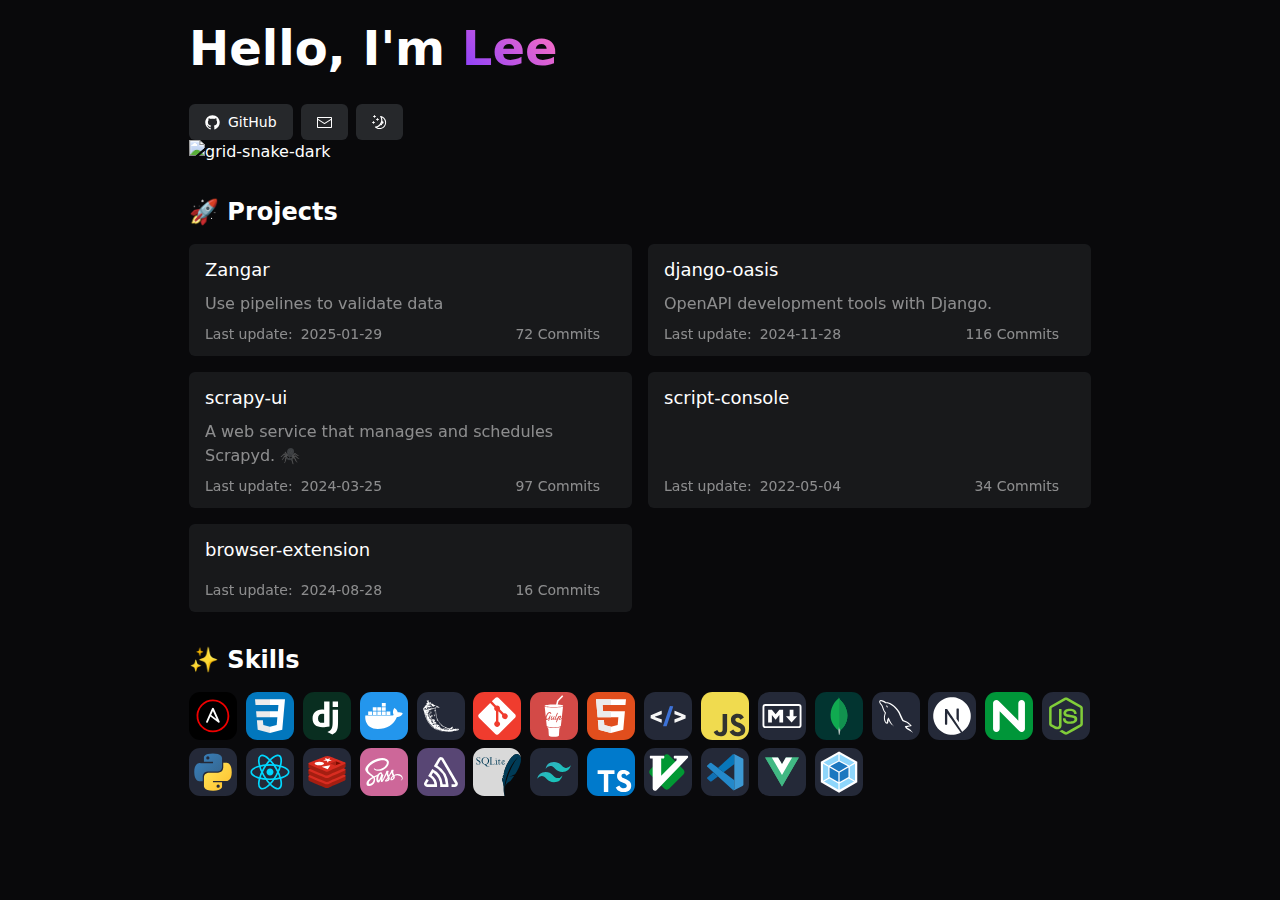
==== commit 0d2c8a0f: "deploy: 8c988a5c7b6a26d049990d5caab8df71003672fe" ====
--- a/index.html
+++ b/index.html
@@ -1 +1 @@
-<!DOCTYPE html><html lang="en"><head><meta charSet="utf-8"/><meta name="viewport" content="width=device-width, initial-scale=1"/><link rel="preload" as="image" href="https://raw.githubusercontent.com/Dog-Egg/Resources/output/github-contribution-grid-snake.svg"/><link rel="preload" as="image" href="https://raw.githubusercontent.com/Dog-Egg/Resources/output/github-contribution-grid-snake-dark.svg"/><link rel="stylesheet" href="/_next/static/css/96c19b3317c3b62e.css" data-precedence="next"/><link rel="preload" as="script" fetchPriority="low" href="/_next/static/chunks/webpack-fdc975193620105a.js"/><script src="/_next/static/chunks/fd9d1056-51face16839d2cb0.js" async=""></script><script src="/_next/static/chunks/23-37f536bfbc874569.js" async=""></script><script src="/_next/static/chunks/main-app-3097c27ccd919da9.js" async=""></script><script src="/_next/static/chunks/app/layout-89c02274b67fc8ab.js" async=""></script><script src="/_next/static/chunks/0e5ce63c-17aa50ed7a84d632.js" async=""></script><script src="/_next/static/chunks/795-35b7bda00e96c6d9.js" async=""></script><script src="/_next/static/chunks/app/page-d03a570ffb556e21.js" async=""></script><link rel="icon" href="/favicon.png"/><title>oneproject</title><link rel="stylesheet" href="https://cdn.jsdelivr.net/gh/SebastianAigner/twemoji-amazing/twemoji-amazing.css"/><script src="/_next/static/chunks/polyfills-42372ed130431b0a.js" noModule=""></script></head><body><script>!function(){try{var d=document.documentElement,c=d.classList;c.remove('light','dark');var e=localStorage.getItem('theme');if('system'===e||(!e&&false)){var t='(prefers-color-scheme: dark)',m=window.matchMedia(t);if(m.media!==t||m.matches){d.style.colorScheme = 'dark';c.add('dark')}else{d.style.colorScheme = 'light';c.add('light')}}else if(e){c.add(e|| '')}else{c.add('dark')}if(e==='light'||e==='dark'||!e)d.style.colorScheme=e||'dark'}catch(e){}}()</script><main class="container p-6"><h1 class="text-5xl font-extrabold">Hello, I&#x27;m <strong>Lee</strong></h1><div class="mt-8"><a href="https://github.com/Dog-Egg" class="inline-flex items-center justify-center whitespace-nowrap rounded-md text-sm font-medium transition-colors [&amp;+&amp;]:ml-2 bg-gray-400/20 hover:text-white h-9 px-4 py-2 hover:bg-black"><svg width="15" height="15" viewBox="0 0 15 15" fill="none" xmlns="http://www.w3.org/2000/svg" class="mr-2"><path d="M7.49933 0.25C3.49635 0.25 0.25 3.49593 0.25 7.50024C0.25 10.703 2.32715 13.4206 5.2081 14.3797C5.57084 14.446 5.70302 14.2222 5.70302 14.0299C5.70302 13.8576 5.69679 13.4019 5.69323 12.797C3.67661 13.235 3.25112 11.825 3.25112 11.825C2.92132 10.9874 2.44599 10.7644 2.44599 10.7644C1.78773 10.3149 2.49584 10.3238 2.49584 10.3238C3.22353 10.375 3.60629 11.0711 3.60629 11.0711C4.25298 12.1788 5.30335 11.8588 5.71638 11.6732C5.78225 11.205 5.96962 10.8854 6.17658 10.7043C4.56675 10.5209 2.87415 9.89918 2.87415 7.12104C2.87415 6.32925 3.15677 5.68257 3.62053 5.17563C3.54576 4.99226 3.29697 4.25521 3.69174 3.25691C3.69174 3.25691 4.30015 3.06196 5.68522 3.99973C6.26337 3.83906 6.8838 3.75895 7.50022 3.75583C8.1162 3.75895 8.73619 3.83906 9.31523 3.99973C10.6994 3.06196 11.3069 3.25691 11.3069 3.25691C11.7026 4.25521 11.4538 4.99226 11.3795 5.17563C11.8441 5.68257 12.1245 6.32925 12.1245 7.12104C12.1245 9.9063 10.4292 10.5192 8.81452 10.6985C9.07444 10.9224 9.30633 11.3648 9.30633 12.0413C9.30633 13.0102 9.29742 13.7922 9.29742 14.0299C9.29742 14.2239 9.42828 14.4496 9.79591 14.3788C12.6746 13.4179 14.75 10.7025 14.75 7.50024C14.75 3.49593 11.5036 0.25 7.49933 0.25Z" fill="currentColor" fill-rule="evenodd" clip-rule="evenodd"></path></svg>GitHub</a><a href="mailto:294622946@qq.com" class="inline-flex items-center justify-center whitespace-nowrap rounded-md text-sm font-medium transition-colors [&amp;+&amp;]:ml-2 bg-gray-400/20 hover:text-white h-9 px-4 py-2 hover:bg-[#00b0ff]"><svg width="15" height="15" viewBox="0 0 15 15" fill="none" xmlns="http://www.w3.org/2000/svg"><path d="M1 2C0.447715 2 0 2.44772 0 3V12C0 12.5523 0.447715 13 1 13H14C14.5523 13 15 12.5523 15 12V3C15 2.44772 14.5523 2 14 2H1ZM1 3L14 3V3.92494C13.9174 3.92486 13.8338 3.94751 13.7589 3.99505L7.5 7.96703L1.24112 3.99505C1.16621 3.94751 1.0826 3.92486 1 3.92494V3ZM1 4.90797V12H14V4.90797L7.74112 8.87995C7.59394 8.97335 7.40606 8.97335 7.25888 8.87995L1 4.90797Z" fill="currentColor" fill-rule="evenodd" clip-rule="evenodd"></path></svg></a><button class="inline-flex items-center justify-center whitespace-nowrap rounded-md text-sm font-medium transition-colors [&amp;+&amp;]:ml-2 bg-gray-400/20 hover:bg-gray-400/60 hover:text-white h-9 px-4 py-2" type="button" id="radix-:Rd9ukq:" aria-haspopup="menu" aria-expanded="false" data-state="closed"><svg width="15" height="15" viewBox="0 0 15 15" fill="none" xmlns="http://www.w3.org/2000/svg" class="dark:hidden"><path d="M7.5 0C7.77614 0 8 0.223858 8 0.5V2.5C8 2.77614 7.77614 3 7.5 3C7.22386 3 7 2.77614 7 2.5V0.5C7 0.223858 7.22386 0 7.5 0ZM2.1967 2.1967C2.39196 2.00144 2.70854 2.00144 2.90381 2.1967L4.31802 3.61091C4.51328 3.80617 4.51328 4.12276 4.31802 4.31802C4.12276 4.51328 3.80617 4.51328 3.61091 4.31802L2.1967 2.90381C2.00144 2.70854 2.00144 2.39196 2.1967 2.1967ZM0.5 7C0.223858 7 0 7.22386 0 7.5C0 7.77614 0.223858 8 0.5 8H2.5C2.77614 8 3 7.77614 3 7.5C3 7.22386 2.77614 7 2.5 7H0.5ZM2.1967 12.8033C2.00144 12.608 2.00144 12.2915 2.1967 12.0962L3.61091 10.682C3.80617 10.4867 4.12276 10.4867 4.31802 10.682C4.51328 10.8772 4.51328 11.1938 4.31802 11.3891L2.90381 12.8033C2.70854 12.9986 2.39196 12.9986 2.1967 12.8033ZM12.5 7C12.2239 7 12 7.22386 12 7.5C12 7.77614 12.2239 8 12.5 8H14.5C14.7761 8 15 7.77614 15 7.5C15 7.22386 14.7761 7 14.5 7H12.5ZM10.682 4.31802C10.4867 4.12276 10.4867 3.80617 10.682 3.61091L12.0962 2.1967C12.2915 2.00144 12.608 2.00144 12.8033 2.1967C12.9986 2.39196 12.9986 2.70854 12.8033 2.90381L11.3891 4.31802C11.1938 4.51328 10.8772 4.51328 10.682 4.31802ZM8 12.5C8 12.2239 7.77614 12 7.5 12C7.22386 12 7 12.2239 7 12.5V14.5C7 14.7761 7.22386 15 7.5 15C7.77614 15 8 14.7761 8 14.5V12.5ZM10.682 10.682C10.8772 10.4867 11.1938 10.4867 11.3891 10.682L12.8033 12.0962C12.9986 12.2915 12.9986 12.608 12.8033 12.8033C12.608 12.9986 12.2915 12.9986 12.0962 12.8033L10.682 11.3891C10.4867 11.1938 10.4867 10.8772 10.682 10.682ZM5.5 7.5C5.5 6.39543 6.39543 5.5 7.5 5.5C8.60457 5.5 9.5 6.39543 9.5 7.5C9.5 8.60457 8.60457 9.5 7.5 9.5C6.39543 9.5 5.5 8.60457 5.5 7.5ZM7.5 4.5C5.84315 4.5 4.5 5.84315 4.5 7.5C4.5 9.15685 5.84315 10.5 7.5 10.5C9.15685 10.5 10.5 9.15685 10.5 7.5C10.5 5.84315 9.15685 4.5 7.5 4.5Z" fill="currentColor" fill-rule="evenodd" clip-rule="evenodd"></path></svg><svg width="15" height="15" viewBox="0 0 15 15" fill="none" xmlns="http://www.w3.org/2000/svg" class="hidden dark:inline-block"><path d="M2.89998 0.499976C2.89998 0.279062 2.72089 0.0999756 2.49998 0.0999756C2.27906 0.0999756 2.09998 0.279062 2.09998 0.499976V1.09998H1.49998C1.27906 1.09998 1.09998 1.27906 1.09998 1.49998C1.09998 1.72089 1.27906 1.89998 1.49998 1.89998H2.09998V2.49998C2.09998 2.72089 2.27906 2.89998 2.49998 2.89998C2.72089 2.89998 2.89998 2.72089 2.89998 2.49998V1.89998H3.49998C3.72089 1.89998 3.89998 1.72089 3.89998 1.49998C3.89998 1.27906 3.72089 1.09998 3.49998 1.09998H2.89998V0.499976ZM5.89998 3.49998C5.89998 3.27906 5.72089 3.09998 5.49998 3.09998C5.27906 3.09998 5.09998 3.27906 5.09998 3.49998V4.09998H4.49998C4.27906 4.09998 4.09998 4.27906 4.09998 4.49998C4.09998 4.72089 4.27906 4.89998 4.49998 4.89998H5.09998V5.49998C5.09998 5.72089 5.27906 5.89998 5.49998 5.89998C5.72089 5.89998 5.89998 5.72089 5.89998 5.49998V4.89998H6.49998C6.72089 4.89998 6.89998 4.72089 6.89998 4.49998C6.89998 4.27906 6.72089 4.09998 6.49998 4.09998H5.89998V3.49998ZM1.89998 6.49998C1.89998 6.27906 1.72089 6.09998 1.49998 6.09998C1.27906 6.09998 1.09998 6.27906 1.09998 6.49998V7.09998H0.499976C0.279062 7.09998 0.0999756 7.27906 0.0999756 7.49998C0.0999756 7.72089 0.279062 7.89998 0.499976 7.89998H1.09998V8.49998C1.09998 8.72089 1.27906 8.89997 1.49998 8.89997C1.72089 8.89997 1.89998 8.72089 1.89998 8.49998V7.89998H2.49998C2.72089 7.89998 2.89998 7.72089 2.89998 7.49998C2.89998 7.27906 2.72089 7.09998 2.49998 7.09998H1.89998V6.49998ZM8.54406 0.98184L8.24618 0.941586C8.03275 0.917676 7.90692 1.1655 8.02936 1.34194C8.17013 1.54479 8.29981 1.75592 8.41754 1.97445C8.91878 2.90485 9.20322 3.96932 9.20322 5.10022C9.20322 8.37201 6.82247 11.0878 3.69887 11.6097C3.45736 11.65 3.20988 11.6772 2.96008 11.6906C2.74563 11.702 2.62729 11.9535 2.77721 12.1072C2.84551 12.1773 2.91535 12.2458 2.98667 12.3128L3.05883 12.3795L3.31883 12.6045L3.50684 12.7532L3.62796 12.8433L3.81491 12.9742L3.99079 13.089C4.11175 13.1651 4.23536 13.2375 4.36157 13.3059L4.62496 13.4412L4.88553 13.5607L5.18837 13.6828L5.43169 13.7686C5.56564 13.8128 5.70149 13.8529 5.83857 13.8885C5.94262 13.9155 6.04767 13.9401 6.15405 13.9622C6.27993 13.9883 6.40713 14.0109 6.53544 14.0298L6.85241 14.0685L7.11934 14.0892C7.24637 14.0965 7.37436 14.1002 7.50322 14.1002C11.1483 14.1002 14.1032 11.1453 14.1032 7.50023C14.1032 7.25044 14.0893 7.00389 14.0623 6.76131L14.0255 6.48407C13.991 6.26083 13.9453 6.04129 13.8891 5.82642C13.8213 5.56709 13.7382 5.31398 13.6409 5.06881L13.5279 4.80132L13.4507 4.63542L13.3766 4.48666C13.2178 4.17773 13.0353 3.88295 12.8312 3.60423L12.6782 3.40352L12.4793 3.16432L12.3157 2.98361L12.1961 2.85951L12.0355 2.70246L11.8134 2.50184L11.4925 2.24191L11.2483 2.06498L10.9562 1.87446L10.6346 1.68894L10.3073 1.52378L10.1938 1.47176L9.95488 1.3706L9.67791 1.2669L9.42566 1.1846L9.10075 1.09489L8.83599 1.03486L8.54406 0.98184ZM10.4032 5.30023C10.4032 4.27588 10.2002 3.29829 9.83244 2.40604C11.7623 3.28995 13.1032 5.23862 13.1032 7.50023C13.1032 10.593 10.596 13.1002 7.50322 13.1002C6.63646 13.1002 5.81597 12.9036 5.08355 12.5522C6.5419 12.0941 7.81081 11.2082 8.74322 10.0416C8.87963 10.2284 9.10028 10.3497 9.34928 10.3497C9.76349 10.3497 10.0993 10.0139 10.0993 9.59971C10.0993 9.24256 9.84965 8.94373 9.51535 8.86816C9.57741 8.75165 9.63653 8.63334 9.6926 8.51332C9.88358 8.63163 10.1088 8.69993 10.35 8.69993C11.0403 8.69993 11.6 8.14028 11.6 7.44993C11.6 6.75976 11.0406 6.20024 10.3505 6.19993C10.3853 5.90487 10.4032 5.60464 10.4032 5.30023Z" fill="currentColor" fill-rule="evenodd" clip-rule="evenodd"></path></svg></button></div><img class="block dark:hidden" src="https://raw.githubusercontent.com/Dog-Egg/Resources/output/github-contribution-grid-snake.svg" alt="grid-snake"/><img class="hidden dark:block" src="https://raw.githubusercontent.com/Dog-Egg/Resources/output/github-contribution-grid-snake-dark.svg" alt="grid-snake-dark"/><div><h2 class="mb-4 mt-8 text-2xl font-semibold">🚀 Projects</h2><div class="grid grid-cols-1 gap-4 sm:grid-cols-2"><a class="rounded-md bg-gray-400/10 px-4 py-3 text-current transition-colors hover:bg-gray-400/20" href="https://dog-egg.github.io/Zangar/" target="_blank"><div class="flex h-full items-center justify-between"><div class="flex h-full grow flex-col"><div class="text-lg">Zangar</div><div class="mt-2 text-base opacity-50">Use pipelines to validate data</div><div class="mt-auto opacity-50"><div class="mt-2 flex text-xs lg:text-sm"><span><span class="mr-2">Last update:</span><!--$!--><template data-dgst="BAILOUT_TO_CLIENT_SIDE_RENDERING"></template><!--/$--></span><span class="ml-auto flex items-center">70<!-- --> Commits</span></div></div></div><div class="ml-4"><i class="twa twa-3x twa-regional-indicator-symbol-letter-z"></i></div></div></a><a class="rounded-md bg-gray-400/10 px-4 py-3 text-current transition-colors hover:bg-gray-400/20" href="https://dog-egg.github.io/django-oasis/" target="_blank"><div class="flex h-full items-center justify-between"><div class="flex h-full grow flex-col"><div class="text-lg">django-oasis</div><div class="mt-2 text-base opacity-50">OpenAPI development tools with Django.</div><div class="mt-auto opacity-50"><div class="mt-2 flex text-xs lg:text-sm"><span><span class="mr-2">Last update:</span><!--$!--><template data-dgst="BAILOUT_TO_CLIENT_SIDE_RENDERING"></template><!--/$--></span><span class="ml-auto flex items-center">116<!-- --> Commits</span></div></div></div><div class="ml-4"><i class="twa twa-3x twa-desert-island"></i></div></div></a><a class="rounded-md bg-gray-400/10 px-4 py-3 text-current transition-colors hover:bg-gray-400/20" href="https://github.com/Dog-Egg/scrapy-ui" target="_blank"><div class="flex h-full items-center justify-between"><div class="flex h-full grow flex-col"><div class="text-lg">scrapy-ui</div><div class="mt-2 text-base opacity-50">A web service that manages and schedules Scrapyd. 🕷️</div><div class="mt-auto opacity-50"><div class="mt-2 flex text-xs lg:text-sm"><span><span class="mr-2">Last update:</span><!--$!--><template data-dgst="BAILOUT_TO_CLIENT_SIDE_RENDERING"></template><!--/$--></span><span class="ml-auto flex items-center">97<!-- --> Commits</span></div></div></div><div class="ml-4"><i class="twa twa-3x twa-spider-web"></i></div></div></a><a class="rounded-md bg-gray-400/10 px-4 py-3 text-current transition-colors hover:bg-gray-400/20" href="https://github.com/Dog-Egg/script-console" target="_blank"><div class="flex h-full items-center justify-between"><div class="flex h-full grow flex-col"><div class="text-lg">script-console</div><div class="mt-2 text-base opacity-50"></div><div class="mt-auto opacity-50"><div class="mt-2 flex text-xs lg:text-sm"><span><span class="mr-2">Last update:</span><!--$!--><template data-dgst="BAILOUT_TO_CLIENT_SIDE_RENDERING"></template><!--/$--></span><span class="ml-auto flex items-center">34<!-- --> Commits</span></div></div></div><div class="ml-4"><i class="twa twa-3x twa-regional-indicator-symbol-letter-s"></i></div></div></a><a class="rounded-md bg-gray-400/10 px-4 py-3 text-current transition-colors hover:bg-gray-400/20" href="https://github.com/Dog-Egg/browser-extension" target="_blank"><div class="flex h-full items-center justify-between"><div class="flex h-full grow flex-col"><div class="text-lg">browser-extension</div><div class="mt-2 text-base opacity-50"></div><div class="mt-auto opacity-50"><div class="mt-2 flex text-xs lg:text-sm"><span><span class="mr-2">Last update:</span><!--$!--><template data-dgst="BAILOUT_TO_CLIENT_SIDE_RENDERING"></template><!--/$--></span><span class="ml-auto flex items-center">16<!-- --> Commits</span></div></div></div><div class="ml-4"><i class="twa twa-3x twa-regional-indicator-symbol-letter-b"></i></div></div></a></div></div><div><h2 class="mb-4 mt-8 text-2xl font-semibold">✨ Skills</h2><div class="grid grid-cols-10 gap-2 md:grid-cols-12 lg:grid-cols-16"><a class="transition duration-100 ease-in-out hover:scale-110 focus:scale-110" href="https://www.ansible.com/" target="_blank" title="ansible"><svg xmlns="http://www.w3.org/2000/svg" fill="none" viewBox="0 0 256 256" class="max-h-12 max-w-12 dark:hidden"><rect width="256" height="256" fill="#000" rx="60"></rect><path fill="#fff" d="M96.038 163.876a4.8 4.8 0 0 1-2.016-.438 4.914 4.914 0 0 1-2.461-6.498l15.895-35.247.065-.138 15.495-34.364a5.11 5.11 0 0 1 4.483-2.655 5.11 5.11 0 0 1 4.483 2.655l31.461 69.749a4.915 4.915 0 0 1-1.408 5.861 4.92 4.92 0 0 1-6.027.092l-42.084-31.63-13.403 29.717a4.92 4.92 0 0 1-4.483 2.896m22.033-41.799 28.538 21.453-19.11-42.36z"></path><path fill="#E00" d="M127.499 215a87.495 87.495 0 0 1-80.838-54.015A87.5 87.5 0 1 1 215 127.498 87.596 87.596 0 0 1 127.499 215m0-165.168a77.669 77.669 0 1 0 77.67 77.666 77.76 77.76 0 0 0-77.67-77.667"></path></svg><svg xmlns="http://www.w3.org/2000/svg" fill="none" viewBox="0 0 256 256" class="hidden max-h-12 max-w-12 dark:block"><rect width="256" height="256" fill="#000" rx="60"></rect><path fill="#fff" d="M96.038 163.876a4.8 4.8 0 0 1-2.016-.438 4.914 4.914 0 0 1-2.461-6.498l15.895-35.247.065-.138 15.495-34.364a5.11 5.11 0 0 1 4.483-2.655 5.11 5.11 0 0 1 4.483 2.655l31.461 69.749a4.915 4.915 0 0 1-1.408 5.861 4.92 4.92 0 0 1-6.027.092l-42.084-31.63-13.403 29.717a4.92 4.92 0 0 1-4.483 2.896m22.033-41.799 28.538 21.453-19.11-42.36z"></path><path fill="#E00" d="M127.499 215a87.495 87.495 0 0 1-80.838-54.015A87.5 87.5 0 1 1 215 127.498 87.596 87.596 0 0 1 127.499 215m0-165.168a77.669 77.669 0 1 0 77.67 77.666 77.76 77.76 0 0 0-77.67-77.667"></path></svg></a><a class="transition duration-100 ease-in-out hover:scale-110 focus:scale-110" href="https://developer.mozilla.org/zh-CN/docs/Web/CSS" target="_blank" title="css"><svg xmlns="http://www.w3.org/2000/svg" fill="none" viewBox="0 0 256 256" class="max-h-12 max-w-12 dark:hidden"><rect width="256" height="256" fill="#0277BD" rx="60"></rect><path fill="#EBEBEB" d="m53.753 102.651 2.862 31.942h71.481v-31.942zM128.095 38H48l2.904 31.942h77.191zM128.095 218.841v-33.233l-.14.037-35.574-9.605-2.274-25.476H58.042l4.475 50.154 65.431 18.164z"></path><path fill="#fff" d="m167.318 134.593-3.708 41.426-35.625 9.616v33.231l65.483-18.148.48-5.397 7.506-84.092.779-8.578L208 38h-80.015v31.942h45.009l-2.906 32.709h-42.103v31.942z"></path></svg><svg xmlns="http://www.w3.org/2000/svg" fill="none" viewBox="0 0 256 256" class="hidden max-h-12 max-w-12 dark:block"><rect width="256" height="256" fill="#0277BD" rx="60"></rect><path fill="#EBEBEB" d="m53.753 102.651 2.862 31.942h71.481v-31.942zM128.095 38H48l2.904 31.942h77.191zM128.095 218.841v-33.233l-.14.037-35.574-9.605-2.274-25.476H58.042l4.475 50.154 65.431 18.164z"></path><path fill="#fff" d="m167.318 134.593-3.708 41.426-35.625 9.616v33.231l65.483-18.148.48-5.397 7.506-84.092.779-8.578L208 38h-80.015v31.942h45.009l-2.906 32.709h-42.103v31.942z"></path></svg></a><a class="transition duration-100 ease-in-out hover:scale-110 focus:scale-110" href="https://www.djangoproject.com/" target="_blank" title="django"><svg xmlns="http://www.w3.org/2000/svg" fill="none" viewBox="0 0 256 256" class="max-h-12 max-w-12 dark:hidden"><rect width="256" height="256" fill="#092E20" rx="60"></rect><path fill="#fff" d="M112.689 51h28.615v132.45c-14.679 2.787-25.456 3.902-37.161 3.902C69.209 187.351 51 171.559 51 141.271c0-29.173 19.325-48.124 49.24-48.124 4.645 0 8.175.37 12.449 1.485zm0 66.671c-3.344-1.113-6.131-1.485-9.661-1.485-14.493 0-22.856 8.919-22.856 24.526 0 15.238 7.991 23.599 22.67 23.599 3.157 0 5.76-.186 9.847-.742z"></path><path fill="#fff" d="M186.826 95.19v66.332c0 22.856-1.672 33.818-6.689 43.295-4.646 9.106-10.778 14.865-23.413 21.183l-26.571-12.636c12.635-5.945 18.767-11.146 22.668-19.139 4.089-8.175 5.391-17.652 5.391-42.55V95.189zm-28.614-44.038h28.614V80.51h-28.614z"></path></svg><svg xmlns="http://www.w3.org/2000/svg" fill="none" viewBox="0 0 256 256" class="hidden max-h-12 max-w-12 dark:block"><rect width="256" height="256" fill="#092E20" rx="60"></rect><path fill="#fff" d="M112.689 51h28.615v132.45c-14.679 2.787-25.456 3.902-37.161 3.902C69.209 187.351 51 171.559 51 141.271c0-29.173 19.325-48.124 49.24-48.124 4.645 0 8.175.37 12.449 1.485zm0 66.671c-3.344-1.113-6.131-1.485-9.661-1.485-14.493 0-22.856 8.919-22.856 24.526 0 15.238 7.991 23.599 22.67 23.599 3.157 0 5.76-.186 9.847-.742z"></path><path fill="#fff" d="M186.826 95.19v66.332c0 22.856-1.672 33.818-6.689 43.295-4.646 9.106-10.778 14.865-23.413 21.183l-26.571-12.636c12.635-5.945 18.767-11.146 22.668-19.139 4.089-8.175 5.391-17.652 5.391-42.55V95.189zm-28.614-44.038h28.614V80.51h-28.614z"></path></svg></a><a class="transition duration-100 ease-in-out hover:scale-110 focus:scale-110" href="https://www.docker.com/" target="_blank" title="docker"><svg xmlns="http://www.w3.org/2000/svg" fill="none" viewBox="0 0 256 256" class="max-h-12 max-w-12 dark:hidden"><rect width="256" height="256" fill="#2396ED" rx="60"></rect><path fill="#fff" d="M141.187 122.123h20.717v-18.744h-20.717zm-24.662 0h20.716v-18.744h-20.716zm-24.17 0h20.717v-18.744H92.355zm-24.17 0H88.41v-18.744H68.186zm-24.662 0H64.24v-18.744H43.523zm24.663-22.69h20.223V80.69H68.186zm24.17 0h20.716V80.69H92.355zm24.169 0h20.716V80.69h-20.716zm0-22.69h20.716V58h-20.716zM228 113.739s-8.879-8.386-27.129-5.426c-1.973-14.305-17.264-22.69-17.264-22.69s-14.304 17.264-3.946 36.501c-2.959 1.48-7.892 3.453-15.291 3.453H28.726c-2.467 9.372-2.467 71.521 65.602 71.521 48.832 0 85.333-22.689 102.597-64.123C222.574 134.948 228 113.738 228 113.738"></path></svg><svg xmlns="http://www.w3.org/2000/svg" fill="none" viewBox="0 0 256 256" class="hidden max-h-12 max-w-12 dark:block"><rect width="256" height="256" fill="#2396ED" rx="60"></rect><path fill="#fff" d="M141.187 122.123h20.717v-18.744h-20.717zm-24.662 0h20.716v-18.744h-20.716zm-24.17 0h20.717v-18.744H92.355zm-24.17 0H88.41v-18.744H68.186zm-24.662 0H64.24v-18.744H43.523zm24.663-22.69h20.223V80.69H68.186zm24.17 0h20.716V80.69H92.355zm24.169 0h20.716V80.69h-20.716zm0-22.69h20.716V58h-20.716zM228 113.739s-8.879-8.386-27.129-5.426c-1.973-14.305-17.264-22.69-17.264-22.69s-14.304 17.264-3.946 36.501c-2.959 1.48-7.892 3.453-15.291 3.453H28.726c-2.467 9.372-2.467 71.521 65.602 71.521 48.832 0 85.333-22.689 102.597-64.123C222.574 134.948 228 113.738 228 113.738"></path></svg></a><a class="transition duration-100 ease-in-out hover:scale-110 focus:scale-110" href="https://flask.palletsprojects.com/" target="_blank" title="flask"><svg xmlns="http://www.w3.org/2000/svg" fill="none" viewBox="0 0 256 256" class="max-h-12 max-w-12 dark:hidden"><rect width="256" height="256" fill="#F4F2ED" rx="60"></rect><path fill="#000" d="M89.778 193.926c-7.238-5.693-14.96-11.151-20.235-18.837-11.102-13.554-19.65-29.247-25.494-45.737-3.532-10.724-4.741-22.22-9.295-32.53-4.763-7.487.817-15.671 9.018-18.051 3.651-.701 10.072-4.145 2.322-1.684-6.948 5.098-7.62-4.627-.496-5.243 4.862-.646 6.652-4.627 4.99-8.21-5.22-3.404 12.656-7.145 3.662-12.223-9.37-10.11 13.106-12.055 7.56-.575-1.327 8.829 15.706-1.618 11.754 8.577 4.017 4.896 15.042 1.114 14.768 7.983 5.852.402 7.86 5.325 13.353 5.703 5.693 2.571 16.013 4.597 17.95 11.012-5.648 4.472-18.726-9.236-19.355 3.141 1.706 18.285 1.272 37.121 7.962 54.533 3.164 10.543 10.835 18.843 17.762 27.054 6.629 8.042 15.607 13.704 24.758 18.471 8.028 3.786 16.682 6.297 25.431 7.872 3.548-2.714 9.813-12.804 15.349-8.549.262 4.781-10.987 9.994-.53 9.465 6.141-1.852 10.4 4.75 15.457-1.205 4.659 5.518 19.364-3.526 16.049 7.754-4.482 2.892-11.02 1.144-15.509 5.122-7.403-3.697-13.296 3.309-21.491 2.423-9.101 1.63-18.36 2.288-27.587 2.302-15.137-1.196-30.595-1.7-44.995-6.97-8.112-2.357-16.029-6.977-23.158-11.598m12.784 5.539c7.921 3.426 15.667 7.036 24.348 8.125 13.773 1.916 27.996 4.862 41.818 2.175-6.256-2.825-12.723 1.1-18.956-2.02-7.474 1.608-15.496-.41-23.094-1.404-8.642-3.849-17.967-6.495-26.059-11.492-10.112-3.693 5.229 4.737 7.96 5.419 6.321 3.588-6.951-1.839-8.822-3.33-5.294-2.97-5.969-2.349-.524.667 1.096.641 2.18 1.314 3.329 1.86m-15.073-10.652c7.676 2.844-.034-5.397-3.551-4.919-1.559-2.703-5.954-4.411-2.853-5.864-5.578 1.937-5.843-7.363-8.465-6.034-5.9-1.863-2.296-8.464-9.325-12.517-.642-4.271-6.983-7.975-9.006-14.417-.893-3.298-7.164-12.77-3.312-3.955 3.28 8.486 9.051 15.753 13.854 23.011 3.73 6.911 8.133 14.134 14.925 18.446 2.29 2.196 4.5 5.561 7.733 6.249m-22.113-24.278c.268-1.159 1.404 2.509 0 0m31.306 27.687c1.7-.761-2.445-.959 0 0m4.167 1.52c-.432-2.099-1.903 1.173 0 0m5.215 2.175c2.483-2.364-3.827-1.49 0 0m8.94 4.983c1.509-2.231-4.83-.842 0 0m-17.166-11.967c3.856-2.495-4.982-.034 0 0m3.912 1.951c-.109-1.319-1.394.591 0 0m19.556 12.206c3.143 1.984 18.357 4.348 8.831.813-1.594.336-17.665-4.545-8.831-.813m-31.045-24.179c-.306-1.323-4.88-1.46 0 0m9.104 5.306c2.369-1.652-4.918-1.275 0 0m7.657 4.695c3.4-1.282-5.515-1.288 0 0m-20.466-14.035c3.69 2.829 14.877.362 5.65-1.689-4.2-2.239-13.666-3.771-7.214 1.35zm25.653 15.656c1.536-2.618-6.444-1.495 0 0m-7.795-6.195c9.02 2.552-7.585-5.704-2.226-.939l1.188.538zm15.628 9.033c8.543.082-7.716-1.178 0 0m-36.773-23.437c-.333-1.591-2.108.134 0 0m51.223 31.543c.228-2.874-2.787 2.138 0 0m-36.644-22.615c-.517-1.513-2.67-.062 0 0m-13.768-9.926c4.904-.295-6.715-2.161 0 0m-16.31-10.543c-.61-2.351-5.337-4.226 0 0m42.818 27.174c-.899-1.025-.423.224 0 0m26.651 16.355c-.085-1.566-1.451.592 0 0m-29.01-18.791c.48-2.017-4.182-.611 0 0m-19.855-12.583c3.649-.391-5.845-2.467 0 0m33.586 20.87c5.686-2.253-5.541-1.1 0 0m-17.47-11.859c6.553.845-7.797-4.457-1.438-.475zm22.774 14.003c6.118-3.658 4.101 8.564 10.38 1.032 6.193-4.522-5.349 5.591 2.284.807 5.52-3.692 13.673 1.75 18.824 3.525 3.704-.182 7.304 3.203 11.102 1.144 7.309-1.969-14.294-2.92-8.631-6.413-6.689 1.946-11.63-2.321-14.921-6.605-7.503-1.733-16.177-5.568-19.921-12.207-1.527-2.493 2.205.351-1.318-3.724-4.521-4.021-6.778-8.585-9.813-13.473-3.626-1.934-4.048-7.627-4.414-.191.028-4.693-4.378-7.852-5.453-6.539-.019-4.519 4.715-2.254 1.401-5.598-.713-4.684-3.062-9.566-3.768-14.855-1.097-2.549-.155-8.009-3.744-2.238-1.308 6.1-.434-7.495 1.599-3.012 2.67-4.575-.958-4.037-1.106-3.402 1.738-3.859 1.1-9.334-.454-7.246.926-4.091 1.464-15.055-1.387-13.112 1.728-4.278 3.277-19.575-4.224-13.743-3.04.043-8.303 1.104-10.792 2.341 7.802 4.3-.784 1.553-3.96.87-.414 3.98-3.56 2.258-7.49 2.297 6.277.777-3.056 6.42-6.657 4.228-4.677 2.235 4.036 7.814.093 9.539.485 2.601-7.164-.939-6.563 5.067-4.54-1.91-.625 7.124 1.646 4.069 7.722 2.09 5.436 6.854 5.633 11.38-1.259 2.638-6.212-6.199-1.104-5.789-4.03-6.547-4.458-2.367-7.807.675-.779.22 8.543 4.327 2.693 6.358 5.146.794 5.293 5.297 6.34 8.147 3.094 3.222 2.46-3.557 6.162.314-2.342-3.449-12.406-9.719-4.303-7.708-.043-3.472-1.466-6.271 1.017-6.203 2.458-4.452-2.575 10.977 2.966 5.319 1.534-.67 1.914-4.458 4.672.357 4.004 3.94 1.446 6.795-4.203 3.187 1.01 3.429 7.557 4.654 6.327 10.016 1.304 4.715 3.129 2.979 4.719 2.706 1.248 4.582 1.956 1.213 2.015-.968 5.713 1.223 4.375 4.6 6.162 6.959 3.936 1.777-5.634-12.044 1.124-4.156 7.11 6.42 2.666 9.1-3.714 8.071 4.038-.326 5.34 5.46 10.392 5.257 4.606 2.191 7.725 10.608-.215 7.104-2.754-2.483-12.5-5.546-4.54-.823 7.352 3.404 13.191 5.441 20.282 9.714 5.074 3.623 7.266 7.772 9.19 8.593-4.265 2.037-12.853-1.626-6.476-2.749-3.977-.724-8.451-2.736-4.641 2.22 3.239 2.705 11.477 2.418 12.954 2.724-1.252 2.759-3.4 2.978.051 3.192-3.85 2.052 1.234 2.369 1.591 3.542m-7.873-22.234c-2.343-2.45-2.948-7.039-.416-3.046 1.298.521 4.16 7.498.416 3.046m25.641 16.287c1.461-.095.042 1.11 0 0m-29.34-22.294c-.09-3.704.847 2.856 0 0m-2.548-3.429c-2.947-5.693 3.714 1.612 0 0m-30.883-21.315c1.731-.462.852 2.961 0 0m24.579 13.322c1.063-3.992 1.249 3.35 0 0m-17.364-12.073c-1.224-2.203 2.56 2.066 0 0m14.902 4.777c-2.792-6.255 1.976-3.417.617 1.025zm-25.699-17.139c-1.248-2.051-3.312-8.072-2.648-9.91.602 2.993 6.366 12.881 2.828 4.096-3.91-7.364 4.673 2.391 5.556 4.227.411 1.828-2.412-.499-.5 3.786-3.488-4.878-2.059 2.694-5.236-2.199m-7.942-5.472c.327-4.771 1.818 3.271 0 0m3.573 1.229c1.704-3.6 2.89 5.02 0 0m-8.594-6.648c-2.957-2.938-5.097-5.646.138-1.823 2.017.079-4.481-6.16.486-1.981 5.223.952 2.58 8.564-.624 3.804m4.514-.118c1.717-1.701.912 1.676 0 0m2.778.891c-2.604-4.88 3.16 2.046 0 0m-5.522-5.277c-8.596-7.65 10.801 4 1.404 1.418zm24.629 14.31c-3.72-2.23-.986-15.702.282-6.488 3.617-1.17-.2 4.758 2.498 4.703-.425 3.74-1.632 5.085-2.78 1.785m9.109 5.384c.365-4.06.768 2.776 0 0m-1.582-1.564c.41-1.734.042 2.043 0 0m-30.47-20.644c-5.522-7.619 16.05 7.707 3.537 1.933-1.307-.342-2.88-.464-3.537-1.933m17.542 9.301c-.522-6.415 1.167 1.063 0 0m13.319 8.544c1.03-3.655.077 2.417 0 0m-30.015-20.753c3.282-.702 13.602 5.765 4.125 1.847-1.053-1.165-3.298-.636-4.125-1.847m28.185 14.048c.35-6.56 1.959-3.919.012.939zm-25.742-16.33c1.338-1.962-3.55-8.87.705-2.478 1.838 1.461 5.322 2.447 2.246 3.062 4.838 4.268-1.18 1.156-2.95-.584m24.348 14.281c.924-7.473.815 4.378 0 0m-27.14-21.183c1.02-.437.539 1.361 0 0m6.35 3.78c1.635-3.43 3.015 3.825 0 0m17.914 9.965c-.017-1.317.338 1.916 0 0m-1.037-2.297c-2.487-6.134 2.313 3.248 0 0m-1.527-4.022c-.417-2.535 1.418 3.184 0 0m2.485-4.039c-1.707-3.007 2.154-13.25 2.585-6.897-1.8 4.95-.52 7.719.737 1.08 2.32-5.226-.501 10.311-3.322 5.817m2.553-15.234c.744-.913.165 1.1 0 0m-4.264 84.022c-1.011-.883.127.562 0 0m8.784 4.444c4.886 1.253 4.861-.761.445-1.359-2.375-2.21-9.87-4.553-3.162-.274.445 1.125 1.848 1.099 2.717 1.633m-17.348-11.523c2.692 2.007 10.14 5.689 3.835.764 2.125-2.47-4.069-3.784-2.014-5.436-5.227-3.198-4.123-2.914-.462-2.813-6.28-2.808.907-2.598.569-4.036-2.422-.479-12.03-4.271-6.378.311-5.746-2.929-1.37 1.092-3.106.667-5.875-1.603 5.233 4.474-.933 2.966 3.37 2.671 9.073 6.842 1.425 2.827-1.008 1.45 5.473 3.649 7.064 4.75m9.187 5.278c11.171 3.599-5.477-4.398 0 0m47.029 28.49c.144-2.216-1.526 1.891 0 0m4.834 2.035c2.577-2.498.105 3.978 4.271-.612.045-3.285-.129-5.226-4.787-1.235-1.284.712-1.857 3.74.516 1.847m-76.73-48.188c-.792-3.112-5.548-3.096 0 0m5.161 3.382c-1.916-3.178-6.839-2.877 0 0m29.364 17.709c2.867 2.546 13.168 1.868 3.483.313-1.435-2.121-9.109-1.61-3.483-.313m40.367 24.929c4.412-3.702-4.276 1.652 0 0m9.176 6.306c.028-1.188-1.901.521 0 0m.015-1.663c4.886-5.177-4.735.306 0 0m-96.778-61.292c-4.165-5.942-2.59-8.613-6.605-13.464-.76-3.71-6.89-12.13-3.17-3.21 3.406 5.216 4.419 13.293 9.775 16.674m95.245 59.646c8.989-5.81-3.69-2.531 0 0m6.862 2.689c4.502-3.866-2.847-.809 0 0m-90.942-58.274c1.288-1.917-3.328-.246 0 0m89.509 56.438c4.359-2.81-1.004-2.379-.79.259zM96.725 164.76c-.15-1.898-2.301.161 0 0m3.656 2.103c-1.162-2.349-1.786.369 0 0m62.491 37.08c5.584-4.028-3.385-.771-1.172.763zm-2.138-1.033c4.549-3.812-4.803 1.689 0 0m10.925 7.275c3.054-2.045-3.711-.662 0 0m-102.49-65.962c4.095.918 16.361 10.083 9.125.634-3.707-1.097-1.484-10.157-5.264-8.553 2.537 4.239 2.087 6.043-3.24 3.371-6.696-3.269-3.763 1.619-2.455 2.967-1.783.405 2.36 1.547 1.835 1.581m-18.651-14.73c.733-3.031-6.749-16.677-3.533-6.837 1.16 2.061 1.043 5.967 3.533 6.837m34.234 21.106c-2.108-1.763-.1-.249 0 0m5.192 1.209c-.003-3.212-5.739-1.304 0 0m44.987 28.36c-.858-2.194-3.392-.051 0 0m2.16 1.578c-.319-1.228-1.246.237 0 0m17.831 11.231c1.715-1.267-2.14-.161 0 0m-95.087-61.105c4.905-1.9-5.256-1.355 0 0m71.135 44.816c-.054-3.176-3.127.787 0 0m-73.073-49.333c3.15-1.064-2.915-.701 0 0m9.145 4.431c-.057-1.044-.967.395 0 0m111.551 68.404c4.052-.821 13.285 2.062 14.778-1.074-4.921-.12-17.024-3.472-17.597.8l1.078.169zM69.949 132.518c.07-3.218-2.51-.12 0 0m-24.046-16.68c-1.093-6.132-4.154-.928 0 0m5.734 1.441c.07-1.969-5.249-1.772 0 0m3.277 1.609c-.948-.767-.742.97 0 0m20.619 13.227c.97-.891-2.299-.66 0 0M52.73 115.259c-.554-4.631-6.641-.694 0 0m-11.756-7.628c-.167-2.138-1.146.806 0 0m1.749-1.321c-.286-2.534-1.502.322 0 0m9.662 5.767c4.085-1.605-7.442-3.319-.835-.303zm129.308 79.872c2.615-2.397-3.323-.741 0 0m15.622 8.098c1.048-3.1-2.639.408 0 0M53.373 107.013c.43-2.998-3.24.595 0 0m-13.746-9.21c-.739-4.233-.638-11.664 6.425-9.153-9.428 1.872 6.526 11.719 4.511 3.945 3.965.194 7.756-2.343 5.675 1.507 7.811-.863 13.227-7.636 20.772-6.687 5.877-.778 12.303-1.368 18.636-3.733 5.207-.376 10.22-5.982 7.366-9.305-7.101-.6-14.535.288-22.384 1.848-8.697 1.808-16.597 5.243-25.373 6.718-8.554 1.149 1.72 3.165-.73 3.615-4.463 1.548 5.323 2.593-.578 4.225-3.645-.693-7.439-1.945-5.882-5.786-8.194 1.063-15.393 4.464-8.92 12.802zM59.37 87.748c1.921-7.078 10.293 5.823 3.15.94-.854-.639-2.257-1.16-3.15-.94m.374-3.432c2.773-2.065 1.474 1.158 0 0m3.52.056c.251-3.256 8.06 1.724 1.288 1.173zm4.817-1.936c1.759-2.055.505 1.828 0 0m1.232-.825c2.928-3.519 16.584-2.246 6.589-.343-2.68-2.017-4.733 1.189-6.59.343m17.821-2.747c-.445-9.612 8.854 3.415 0 0m5.057-.028c1.849-4.844 7.174-1.944.855-.973.138.515-.185 2.5-.855.973m-40.812 25.691c5.524-3.383-5.864-2.935 0 0m4.084 1.134c1.937-2.059-4.208-.835 0 0m-12.034-8.54c3.156-2.425-3.735-.922 0 0m163.107 102.04c.092-2.813-2.412 1.267 0 0m-16.573-11.311c.471-3.238-2.13.283 0 0m21.131 12.401c4.413.015 13.371-1.37 3.769-1.366-1.507.235-8.779.185-3.769 1.366M59.056 103.676c3.571-.245 5.588-3.94-.69-3.727-9.731-1.007 8.584 3.332-1.25 2.091-1.32.875 1.863 1.878 1.94 1.636m3.145 1.592c-.373-2.293-1.104 1.219 0 0m3.731-9.949c1.55-1.922-2.144-.514 0 0M54.055 75.465c6.374-2.168 15.09-4.605 18.1 1.068-3.063-3.687-1.236-7.316 1.656-1.926 4.091 5.454 6.139-2.48 3.478-4.31 3.032 3.768 6.48 5.548 2.03.239 4.837-5.818-9.683.761-12.983.695-1.588.713-16.394 3.776-12.281 4.234m3.735-7.154c3.635-2.744 12.573 1.632 6.838-2.727-.561-.495-12.56 3.305-6.838 2.727m13.253.547c4.254.109-1.835-5.715 3.234-3.076-.832-2.72-5.902-3.23-8.38-4.316-1.403 2.486 2.853 7.425 5.146 7.392m-10.929-12.03c1.472-1.995-2.58 1.011 0 0m5.417 1.296c6.856-.909-1.748-2.952-1.382-.073zm-10.114-7.913c-4.828-6.302 9.078 1.059 4.174-5.54-4.128-3.286-8.095 3.7-4.174 5.54m61.952 33.369c2.214-3.925-9.141-5.29-1.492-1.391.705.235.545 1.662 1.492 1.39"></path></svg><svg xmlns="http://www.w3.org/2000/svg" fill="none" viewBox="0 0 256 256" class="hidden max-h-12 max-w-12 dark:block"><rect width="256" height="256" fill="#242938" rx="60"></rect><path fill="#fff" d="M89.778 193.926c-7.238-5.693-14.96-11.151-20.235-18.837-11.102-13.554-19.65-29.247-25.494-45.737-3.532-10.724-4.741-22.22-9.295-32.53-4.763-7.487.817-15.671 9.018-18.051 3.651-.701 10.072-4.145 2.322-1.684-6.948 5.098-7.62-4.627-.496-5.243 4.862-.646 6.652-4.627 4.99-8.21-5.22-3.404 12.656-7.145 3.662-12.223-9.37-10.11 13.106-12.055 7.56-.575-1.327 8.829 15.706-1.618 11.754 8.577 4.017 4.896 15.042 1.114 14.768 7.983 5.852.402 7.86 5.325 13.353 5.703 5.693 2.571 16.013 4.597 17.95 11.012-5.648 4.472-18.726-9.236-19.355 3.141 1.706 18.285 1.272 37.121 7.962 54.533 3.164 10.543 10.835 18.843 17.762 27.054 6.629 8.042 15.607 13.704 24.758 18.471 8.028 3.786 16.682 6.297 25.431 7.872 3.548-2.714 9.813-12.804 15.349-8.549.262 4.781-10.987 9.994-.53 9.465 6.141-1.852 10.4 4.75 15.457-1.205 4.659 5.518 19.364-3.526 16.049 7.754-4.482 2.892-11.02 1.144-15.509 5.122-7.403-3.697-13.296 3.309-21.491 2.423-9.101 1.63-18.36 2.288-27.587 2.302-15.137-1.196-30.595-1.7-44.995-6.97-8.112-2.357-16.029-6.977-23.158-11.598m12.784 5.539c7.921 3.426 15.667 7.036 24.348 8.125 13.773 1.916 27.996 4.862 41.818 2.175-6.256-2.825-12.723 1.1-18.956-2.02-7.474 1.608-15.496-.41-23.094-1.404-8.642-3.849-17.967-6.495-26.059-11.492-10.112-3.693 5.229 4.737 7.96 5.419 6.321 3.588-6.951-1.839-8.822-3.33-5.294-2.97-5.969-2.349-.524.667 1.096.641 2.18 1.314 3.329 1.86m-15.073-10.652c7.676 2.844-.034-5.397-3.551-4.919-1.559-2.703-5.954-4.411-2.853-5.864-5.578 1.937-5.843-7.363-8.465-6.034-5.9-1.863-2.296-8.464-9.325-12.517-.642-4.271-6.983-7.975-9.006-14.417-.893-3.298-7.164-12.77-3.312-3.955 3.28 8.486 9.051 15.753 13.854 23.011 3.73 6.911 8.133 14.134 14.925 18.446 2.29 2.196 4.5 5.561 7.733 6.249m-22.113-24.278c.268-1.159 1.404 2.509 0 0m31.306 27.687c1.7-.761-2.445-.959 0 0m4.167 1.52c-.432-2.099-1.903 1.173 0 0m5.215 2.175c2.483-2.364-3.827-1.49 0 0m8.94 4.983c1.509-2.231-4.83-.842 0 0m-17.166-11.967c3.856-2.495-4.982-.034 0 0m3.912 1.951c-.109-1.319-1.394.591 0 0m19.556 12.206c3.143 1.984 18.357 4.348 8.831.813-1.594.336-17.665-4.545-8.831-.813m-31.045-24.179c-.306-1.323-4.88-1.46 0 0m9.104 5.306c2.369-1.652-4.918-1.275 0 0m7.657 4.695c3.4-1.282-5.515-1.288 0 0m-20.466-14.035c3.69 2.829 14.877.362 5.65-1.689-4.2-2.239-13.666-3.771-7.214 1.35zm25.653 15.656c1.536-2.618-6.444-1.495 0 0m-7.795-6.195c9.02 2.552-7.585-5.704-2.226-.939l1.188.538zm15.628 9.033c8.543.082-7.716-1.178 0 0m-36.773-23.437c-.333-1.591-2.108.134 0 0m51.223 31.543c.228-2.874-2.787 2.138 0 0m-36.644-22.615c-.517-1.513-2.67-.062 0 0m-13.768-9.926c4.904-.295-6.715-2.161 0 0m-16.31-10.543c-.61-2.351-5.337-4.226 0 0m42.818 27.174c-.899-1.025-.423.224 0 0m26.651 16.355c-.085-1.566-1.451.592 0 0m-29.01-18.791c.48-2.017-4.182-.611 0 0m-19.855-12.583c3.649-.391-5.845-2.467 0 0m33.586 20.87c5.686-2.253-5.541-1.1 0 0m-17.47-11.859c6.553.845-7.797-4.457-1.438-.475zm22.774 14.003c6.118-3.658 4.101 8.564 10.38 1.032 6.193-4.522-5.349 5.591 2.284.807 5.52-3.692 13.673 1.75 18.824 3.525 3.704-.182 7.304 3.203 11.102 1.144 7.309-1.969-14.294-2.92-8.631-6.413-6.689 1.946-11.63-2.321-14.921-6.605-7.503-1.733-16.177-5.568-19.921-12.207-1.527-2.493 2.205.351-1.318-3.724-4.521-4.021-6.778-8.585-9.813-13.473-3.626-1.934-4.048-7.627-4.414-.191.028-4.693-4.378-7.852-5.453-6.539-.019-4.519 4.715-2.254 1.401-5.598-.713-4.684-3.062-9.566-3.768-14.855-1.097-2.549-.155-8.009-3.744-2.238-1.308 6.1-.434-7.495 1.599-3.012 2.67-4.575-.958-4.037-1.106-3.402 1.738-3.859 1.1-9.334-.454-7.246.926-4.091 1.464-15.055-1.387-13.112 1.728-4.278 3.277-19.575-4.224-13.743-3.04.043-8.303 1.104-10.792 2.341 7.802 4.3-.784 1.553-3.96.87-.414 3.98-3.56 2.258-7.49 2.297 6.277.777-3.056 6.42-6.657 4.228-4.677 2.235 4.036 7.814.093 9.539.485 2.601-7.164-.939-6.563 5.067-4.54-1.91-.625 7.124 1.646 4.069 7.722 2.09 5.436 6.854 5.633 11.38-1.259 2.638-6.212-6.199-1.104-5.789-4.03-6.547-4.458-2.367-7.807.675-.779.22 8.543 4.327 2.693 6.358 5.146.794 5.293 5.297 6.34 8.147 3.094 3.222 2.46-3.557 6.162.314-2.342-3.449-12.406-9.719-4.303-7.708-.043-3.472-1.466-6.271 1.017-6.203 2.458-4.452-2.575 10.977 2.966 5.319 1.534-.67 1.914-4.458 4.672.357 4.004 3.94 1.446 6.795-4.203 3.187 1.01 3.429 7.557 4.654 6.327 10.016 1.304 4.715 3.129 2.979 4.719 2.706 1.248 4.582 1.956 1.213 2.015-.968 5.713 1.223 4.375 4.6 6.162 6.959 3.936 1.777-5.634-12.044 1.124-4.156 7.11 6.42 2.666 9.1-3.714 8.071 4.038-.326 5.34 5.46 10.392 5.257 4.606 2.191 7.725 10.608-.215 7.104-2.754-2.483-12.5-5.546-4.54-.823 7.352 3.404 13.191 5.441 20.282 9.714 5.074 3.623 7.266 7.772 9.19 8.593-4.265 2.037-12.853-1.626-6.476-2.749-3.977-.724-8.451-2.736-4.641 2.22 3.239 2.705 11.477 2.418 12.954 2.724-1.252 2.759-3.4 2.978.051 3.192-3.85 2.052 1.234 2.369 1.591 3.542m-7.873-22.234c-2.343-2.45-2.948-7.039-.416-3.046 1.298.521 4.16 7.498.416 3.046m25.641 16.287c1.461-.095.042 1.11 0 0m-29.34-22.294c-.09-3.704.847 2.856 0 0m-2.548-3.429c-2.947-5.693 3.714 1.612 0 0m-30.883-21.315c1.731-.462.852 2.961 0 0m24.579 13.322c1.063-3.992 1.249 3.35 0 0m-17.364-12.073c-1.224-2.203 2.56 2.066 0 0m14.902 4.777c-2.792-6.255 1.976-3.417.617 1.025zm-25.699-17.139c-1.248-2.051-3.312-8.072-2.648-9.91.602 2.993 6.366 12.881 2.828 4.096-3.91-7.364 4.673 2.391 5.556 4.227.411 1.828-2.412-.499-.5 3.786-3.488-4.878-2.059 2.694-5.236-2.199m-7.942-5.472c.327-4.771 1.818 3.271 0 0m3.573 1.229c1.704-3.6 2.89 5.02 0 0m-8.594-6.648c-2.957-2.938-5.097-5.646.138-1.823 2.017.079-4.481-6.16.486-1.981 5.223.952 2.58 8.564-.624 3.804m4.514-.118c1.717-1.701.912 1.676 0 0m2.778.891c-2.604-4.88 3.16 2.046 0 0m-5.522-5.277c-8.596-7.65 10.801 4 1.404 1.418zm24.629 14.31c-3.72-2.23-.986-15.702.282-6.488 3.617-1.17-.2 4.758 2.498 4.703-.425 3.74-1.632 5.085-2.78 1.785m9.109 5.384c.365-4.06.768 2.776 0 0m-1.582-1.564c.41-1.734.042 2.043 0 0m-30.47-20.644c-5.522-7.619 16.05 7.707 3.537 1.933-1.307-.342-2.88-.464-3.537-1.933m17.542 9.301c-.522-6.415 1.167 1.063 0 0m13.319 8.544c1.03-3.655.077 2.417 0 0m-30.015-20.753c3.282-.702 13.602 5.765 4.125 1.847-1.053-1.165-3.298-.636-4.125-1.847m28.185 14.048c.35-6.56 1.959-3.919.012.939zm-25.742-16.33c1.338-1.962-3.55-8.87.705-2.478 1.838 1.461 5.322 2.447 2.246 3.062 4.838 4.268-1.18 1.156-2.95-.584m24.348 14.281c.924-7.473.815 4.378 0 0m-27.14-21.183c1.02-.437.539 1.361 0 0m6.35 3.78c1.635-3.43 3.015 3.825 0 0m17.914 9.965c-.017-1.317.338 1.916 0 0m-1.037-2.297c-2.487-6.134 2.313 3.248 0 0m-1.527-4.022c-.417-2.535 1.418 3.184 0 0m2.485-4.039c-1.707-3.007 2.154-13.25 2.585-6.897-1.8 4.95-.52 7.719.737 1.08 2.32-5.226-.501 10.311-3.322 5.817m2.553-15.234c.744-.913.165 1.1 0 0m-4.264 84.022c-1.011-.883.127.562 0 0m8.784 4.444c4.886 1.253 4.861-.761.445-1.359-2.375-2.21-9.87-4.553-3.162-.274.445 1.125 1.848 1.099 2.717 1.633m-17.348-11.523c2.692 2.007 10.14 5.689 3.835.764 2.125-2.47-4.069-3.784-2.014-5.436-5.227-3.198-4.123-2.914-.462-2.813-6.28-2.808.907-2.598.569-4.036-2.422-.479-12.03-4.271-6.378.311-5.746-2.929-1.37 1.092-3.106.667-5.875-1.603 5.233 4.474-.933 2.966 3.37 2.671 9.073 6.842 1.425 2.827-1.008 1.45 5.473 3.649 7.064 4.75m9.187 5.278c11.171 3.599-5.477-4.398 0 0m47.029 28.49c.144-2.216-1.526 1.891 0 0m4.834 2.035c2.577-2.498.105 3.978 4.271-.612.045-3.285-.129-5.226-4.787-1.235-1.284.712-1.857 3.74.516 1.847m-76.73-48.188c-.792-3.112-5.548-3.096 0 0m5.161 3.382c-1.916-3.178-6.839-2.877 0 0m29.364 17.709c2.867 2.546 13.168 1.868 3.483.313-1.435-2.121-9.109-1.61-3.483-.313m40.367 24.929c4.412-3.702-4.276 1.652 0 0m9.176 6.306c.028-1.188-1.901.521 0 0m.015-1.663c4.886-5.177-4.735.306 0 0m-96.778-61.292c-4.165-5.942-2.59-8.613-6.605-13.464-.76-3.71-6.89-12.13-3.17-3.21 3.406 5.216 4.419 13.293 9.775 16.674m95.245 59.646c8.989-5.81-3.69-2.531 0 0m6.862 2.689c4.502-3.866-2.847-.809 0 0m-90.942-58.274c1.288-1.917-3.328-.246 0 0m89.509 56.438c4.359-2.81-1.004-2.379-.79.259zM96.725 164.76c-.15-1.898-2.301.161 0 0m3.656 2.103c-1.162-2.349-1.786.369 0 0m62.491 37.08c5.584-4.028-3.385-.771-1.172.763zm-2.138-1.033c4.549-3.812-4.803 1.689 0 0m10.925 7.275c3.054-2.045-3.711-.662 0 0m-102.49-65.962c4.095.918 16.361 10.083 9.125.634-3.707-1.097-1.484-10.157-5.264-8.553 2.537 4.239 2.087 6.043-3.24 3.371-6.696-3.269-3.763 1.619-2.455 2.967-1.783.405 2.36 1.547 1.835 1.581m-18.651-14.73c.733-3.031-6.749-16.677-3.533-6.837 1.16 2.061 1.043 5.967 3.533 6.837m34.234 21.106c-2.108-1.763-.1-.249 0 0m5.192 1.209c-.003-3.212-5.739-1.304 0 0m44.987 28.36c-.858-2.194-3.392-.051 0 0m2.16 1.578c-.319-1.228-1.246.237 0 0m17.831 11.231c1.715-1.267-2.14-.161 0 0m-95.087-61.105c4.905-1.9-5.256-1.355 0 0m71.135 44.816c-.054-3.176-3.127.787 0 0m-73.073-49.333c3.15-1.064-2.915-.701 0 0m9.145 4.431c-.057-1.044-.967.395 0 0m111.551 68.404c4.052-.821 13.285 2.062 14.778-1.074-4.921-.12-17.024-3.472-17.597.8l1.078.169zM69.949 132.518c.07-3.218-2.51-.12 0 0m-24.046-16.68c-1.093-6.132-4.154-.928 0 0m5.734 1.441c.07-1.969-5.249-1.772 0 0m3.277 1.609c-.948-.767-.742.97 0 0m20.619 13.227c.97-.891-2.299-.66 0 0M52.73 115.259c-.554-4.631-6.641-.694 0 0m-11.756-7.628c-.167-2.138-1.146.806 0 0m1.749-1.321c-.286-2.534-1.502.322 0 0m9.662 5.767c4.085-1.605-7.442-3.319-.835-.303zm129.308 79.872c2.615-2.397-3.323-.741 0 0m15.622 8.098c1.048-3.1-2.639.408 0 0M53.373 107.013c.43-2.998-3.24.595 0 0m-13.746-9.21c-.739-4.233-.638-11.664 6.425-9.153-9.428 1.872 6.526 11.719 4.511 3.945 3.965.194 7.756-2.343 5.675 1.507 7.811-.863 13.227-7.636 20.772-6.687 5.877-.778 12.303-1.368 18.636-3.733 5.207-.376 10.22-5.982 7.366-9.305-7.101-.6-14.535.288-22.384 1.848-8.697 1.808-16.597 5.243-25.373 6.718-8.554 1.149 1.72 3.165-.73 3.615-4.463 1.548 5.323 2.593-.578 4.225-3.645-.693-7.439-1.945-5.882-5.786-8.194 1.063-15.393 4.464-8.92 12.802zM59.37 87.748c1.921-7.078 10.293 5.823 3.15.94-.854-.639-2.257-1.16-3.15-.94m.374-3.432c2.773-2.065 1.474 1.158 0 0m3.52.056c.251-3.256 8.06 1.724 1.288 1.173zm4.817-1.936c1.759-2.055.505 1.828 0 0m1.232-.825c2.928-3.519 16.584-2.246 6.589-.343-2.68-2.017-4.733 1.189-6.59.343m17.821-2.747c-.445-9.612 8.854 3.415 0 0m5.057-.028c1.849-4.844 7.174-1.944.855-.973.138.515-.185 2.5-.855.973m-40.812 25.691c5.524-3.383-5.864-2.935 0 0m4.084 1.134c1.937-2.059-4.208-.835 0 0m-12.034-8.54c3.156-2.425-3.735-.922 0 0m163.107 102.04c.092-2.813-2.412 1.267 0 0m-16.573-11.311c.471-3.238-2.13.283 0 0m21.131 12.401c4.413.015 13.371-1.37 3.769-1.366-1.507.235-8.779.185-3.769 1.366M59.056 103.676c3.571-.245 5.588-3.94-.69-3.727-9.731-1.007 8.584 3.332-1.25 2.091-1.32.875 1.863 1.878 1.94 1.636m3.145 1.592c-.373-2.293-1.104 1.219 0 0m3.731-9.949c1.55-1.922-2.144-.514 0 0M54.055 75.465c6.374-2.168 15.09-4.605 18.1 1.068-3.063-3.687-1.236-7.316 1.656-1.926 4.091 5.454 6.139-2.48 3.478-4.31 3.032 3.768 6.48 5.548 2.03.239 4.837-5.818-9.683.761-12.983.695-1.588.713-16.394 3.776-12.281 4.234m3.735-7.154c3.635-2.744 12.573 1.632 6.838-2.727-.561-.495-12.56 3.305-6.838 2.727m13.253.547c4.254.109-1.835-5.715 3.234-3.076-.832-2.72-5.902-3.23-8.38-4.316-1.403 2.486 2.853 7.425 5.146 7.392m-10.929-12.03c1.472-1.995-2.58 1.011 0 0m5.417 1.296c6.856-.909-1.748-2.952-1.382-.073zm-10.114-7.913c-4.828-6.302 9.078 1.059 4.174-5.54-4.128-3.286-8.095 3.7-4.174 5.54m61.952 33.369c2.214-3.925-9.141-5.29-1.492-1.391.705.235.545 1.662 1.492 1.39"></path></svg></a><a class="transition duration-100 ease-in-out hover:scale-110 focus:scale-110" href="https://git-scm.com/" target="_blank" title="git"><svg xmlns="http://www.w3.org/2000/svg" fill="none" viewBox="0 0 256 256" class="max-h-12 max-w-12 dark:hidden"><rect width="256" height="256" fill="#F03C2E" rx="60"></rect><g clip-path="url(#Git_svg__a)"><path fill="#fff" d="m224.225 119.094-87.319-87.319a12.87 12.87 0 0 0-14.035-2.793 12.9 12.9 0 0 0-4.177 2.793L100.569 49.9l23 23c5.35-1.875 11.475-.594 15.737 3.669a15.31 15.31 0 0 1 3.631 15.831l22.169 22.169c5.363-1.85 11.55-.657 15.831 3.637a15.32 15.32 0 0 1 3.321 16.706 15.333 15.333 0 0 1-20.029 8.293c-1.86-.771-3.55-1.9-4.973-3.324-4.5-4.5-5.612-11.125-3.337-16.669l-20.675-20.675v54.407a15.6 15.6 0 0 1 4.062 2.9 15.326 15.326 0 0 1-21.675 21.675 15.32 15.32 0 0 1-3.326-16.704 15.3 15.3 0 0 1 3.326-4.971c1.481-1.475 3.125-2.594 5.019-3.344v-54.913a15.2 15.2 0 0 1-5.019-3.343 15.315 15.315 0 0 1-3.3-16.757L91.644 58.814l-59.875 59.812a12.88 12.88 0 0 0-2.795 14.04 12.9 12.9 0 0 0 2.795 4.179l87.325 87.312a12.9 12.9 0 0 0 4.177 2.793 12.9 12.9 0 0 0 9.858 0 12.9 12.9 0 0 0 4.177-2.793l86.919-86.781a12.88 12.88 0 0 0 3.776-9.109 12.88 12.88 0 0 0-3.776-9.11"></path></g><defs><clipPath id="Git_svg__a"><path fill="#fff" d="M28 28h200v200H28z"></path></clipPath></defs></svg><svg xmlns="http://www.w3.org/2000/svg" fill="none" viewBox="0 0 256 256" class="hidden max-h-12 max-w-12 dark:block"><rect width="256" height="256" fill="#F03C2E" rx="60"></rect><g clip-path="url(#Git_svg__a)"><path fill="#fff" d="m224.225 119.094-87.319-87.319a12.87 12.87 0 0 0-14.035-2.793 12.9 12.9 0 0 0-4.177 2.793L100.569 49.9l23 23c5.35-1.875 11.475-.594 15.737 3.669a15.31 15.31 0 0 1 3.631 15.831l22.169 22.169c5.363-1.85 11.55-.657 15.831 3.637a15.32 15.32 0 0 1 3.321 16.706 15.333 15.333 0 0 1-20.029 8.293c-1.86-.771-3.55-1.9-4.973-3.324-4.5-4.5-5.612-11.125-3.337-16.669l-20.675-20.675v54.407a15.6 15.6 0 0 1 4.062 2.9 15.326 15.326 0 0 1-21.675 21.675 15.32 15.32 0 0 1-3.326-16.704 15.3 15.3 0 0 1 3.326-4.971c1.481-1.475 3.125-2.594 5.019-3.344v-54.913a15.2 15.2 0 0 1-5.019-3.343 15.315 15.315 0 0 1-3.3-16.757L91.644 58.814l-59.875 59.812a12.88 12.88 0 0 0-2.795 14.04 12.9 12.9 0 0 0 2.795 4.179l87.325 87.312a12.9 12.9 0 0 0 4.177 2.793 12.9 12.9 0 0 0 9.858 0 12.9 12.9 0 0 0 4.177-2.793l86.919-86.781a12.88 12.88 0 0 0 3.776-9.109 12.88 12.88 0 0 0-3.776-9.11"></path></g><defs><clipPath id="Git_svg__a"><path fill="#fff" d="M28 28h200v200H28z"></path></clipPath></defs></svg></a><a class="transition duration-100 ease-in-out hover:scale-110 focus:scale-110" href="https://gulpjs.com/" target="_blank" title="gulp"><svg xmlns="http://www.w3.org/2000/svg" fill="none" viewBox="0 0 256 256" class="max-h-12 max-w-12 dark:hidden"><rect width="256" height="256" fill="#D34A47" rx="60"></rect><path fill="#fff" d="m154.431 231.368 2.11-35.172 5.829-9.949s-13.266 5.426-35.473 5.426c-22.209 0-35.273-5.326-35.273-5.326l6.532 10.853 2.311 34.168c0 3.663 12.08 6.632 26.982 6.632s26.982-2.969 26.982-6.632m-6.659-164.247 4.431-17.512 24.534-25.816-6.466-5.508-25.975 27.5-5.144 20.923a345 345 0 0 0-11.619-.193C100.177 66.515 78 69.632 78 73.477c0 3.846 22.177 6.963 49.533 6.963s49.533-3.117 49.533-6.963c0-2.831-12.028-5.268-29.294-6.356"></path><path fill="#fff" d="M145.195 76.928s-.959.216-3.782.228c-2.823.011-4.827-.019-5.626-.746-.215-.195-.332-.583-.331-.846.002-.5.357-.794.809-.978l.427.67c-.185.064-.292.14-.292.221-.002.38 2.887.64 5.096.612s4.879-.21 4.881-.584c0-.113-.201-.22-.553-.303l.426-.666c.572.177 1.072.52 1.071 1.115-.005 1.01-1.291 1.164-2.126 1.277M176.689 23.844c.617-.712-.319-2.535-2.091-4.07-1.772-1.534-3.709-2.2-4.327-1.488s.319 2.535 2.092 4.07c1.771 1.534 3.709 2.201 4.326 1.488m-23.438 121.614c-.582-5.595 12.236-13.697 8.947-13.956-7.082.404-10.607 8.299-14.17 16.567-1.305 3.03-5.773 15.951-8.703 14.361s3.798-12.216 5.683-18.526c-2.176 1.595-10.155 7.795-12.211 1.989-3.306 2.808-10.37 4.329-9.573-3.046-1.759 3.115-5.706 7.464-10.444 5.657-6.223-2.373 3.605-22.194 6.049-21.194s-.493 5.515-1.263 7.268c-1.692 3.859-3.646 8.71-2.34 9.703 2.236 1.701 8.323-6.436 8.459-6.615 1.138-1.504 4.381-11.344 6.996-10.214 2.614 1.13-6.521 14.122-3.105 16.7.688.521 3.507-.321 5.221-2.176 1.109-1.199.728-3.857 4.425-12.675s6.994-19.799 9.529-18.962.446 6.472-.464 8.573c-4.269 9.861-11.651 26.153-8.169 24.919s5.294-1.305 8.703-5.294c3.409-3.99 3.252-10.561 5.524-10.421s1.892 2.247 1.34 3.851c2.237-2.559 10.601-7.949 12.621-2.611 2.392 6.32-11.968 15.449-8.387 14.983 3.49-.454 9.145-4.035 11.56-7.292l6.646-59.75s-6.688 5.534-49.235 5.534c-42.548 0-48.544-5.42-48.544-5.42l5.658 54.539c3.004-8.536 10.136-25.802 21.378-25.223 5.113.264 11.94 10.111 6.092 10.445-2.475.14-2.726-4.915-5.657-5.658-2.115-.536-5.06 1.184-6.963 3.047-3.795 3.714-11.958 18.369-10.88 25.675 1.375 9.315 12.854-3.237 14.797-6.963 1.368-2.625 2.292-10.402 5.283-9.586 2.993.816-.261 8.842-2.429 15.938-2.437 7.968-3.717 16.373-6.77 15.407-3.055-.967 1.92-11.253 1.74-13.056-2.87 2.649-8.159 9.353-14.924 6.035l3.514 33.868s9.34 7.379 37.474 7.379c28.135 0 37.82-7.264 37.82-7.264l4.364-39.227c-3.57 3.476-14.869 9.649-15.592 2.691"></path></svg><svg xmlns="http://www.w3.org/2000/svg" fill="none" viewBox="0 0 256 256" class="hidden max-h-12 max-w-12 dark:block"><rect width="256" height="256" fill="#D34A47" rx="60"></rect><path fill="#fff" d="m154.431 231.368 2.11-35.172 5.829-9.949s-13.266 5.426-35.473 5.426c-22.209 0-35.273-5.326-35.273-5.326l6.532 10.853 2.311 34.168c0 3.663 12.08 6.632 26.982 6.632s26.982-2.969 26.982-6.632m-6.659-164.247 4.431-17.512 24.534-25.816-6.466-5.508-25.975 27.5-5.144 20.923a345 345 0 0 0-11.619-.193C100.177 66.515 78 69.632 78 73.477c0 3.846 22.177 6.963 49.533 6.963s49.533-3.117 49.533-6.963c0-2.831-12.028-5.268-29.294-6.356"></path><path fill="#fff" d="M145.195 76.928s-.959.216-3.782.228c-2.823.011-4.827-.019-5.626-.746-.215-.195-.332-.583-.331-.846.002-.5.357-.794.809-.978l.427.67c-.185.064-.292.14-.292.221-.002.38 2.887.64 5.096.612s4.879-.21 4.881-.584c0-.113-.201-.22-.553-.303l.426-.666c.572.177 1.072.52 1.071 1.115-.005 1.01-1.291 1.164-2.126 1.277M176.689 23.844c.617-.712-.319-2.535-2.091-4.07-1.772-1.534-3.709-2.2-4.327-1.488s.319 2.535 2.092 4.07c1.771 1.534 3.709 2.201 4.326 1.488m-23.438 121.614c-.582-5.595 12.236-13.697 8.947-13.956-7.082.404-10.607 8.299-14.17 16.567-1.305 3.03-5.773 15.951-8.703 14.361s3.798-12.216 5.683-18.526c-2.176 1.595-10.155 7.795-12.211 1.989-3.306 2.808-10.37 4.329-9.573-3.046-1.759 3.115-5.706 7.464-10.444 5.657-6.223-2.373 3.605-22.194 6.049-21.194s-.493 5.515-1.263 7.268c-1.692 3.859-3.646 8.71-2.34 9.703 2.236 1.701 8.323-6.436 8.459-6.615 1.138-1.504 4.381-11.344 6.996-10.214 2.614 1.13-6.521 14.122-3.105 16.7.688.521 3.507-.321 5.221-2.176 1.109-1.199.728-3.857 4.425-12.675s6.994-19.799 9.529-18.962.446 6.472-.464 8.573c-4.269 9.861-11.651 26.153-8.169 24.919s5.294-1.305 8.703-5.294c3.409-3.99 3.252-10.561 5.524-10.421s1.892 2.247 1.34 3.851c2.237-2.559 10.601-7.949 12.621-2.611 2.392 6.32-11.968 15.449-8.387 14.983 3.49-.454 9.145-4.035 11.56-7.292l6.646-59.75s-6.688 5.534-49.235 5.534c-42.548 0-48.544-5.42-48.544-5.42l5.658 54.539c3.004-8.536 10.136-25.802 21.378-25.223 5.113.264 11.94 10.111 6.092 10.445-2.475.14-2.726-4.915-5.657-5.658-2.115-.536-5.06 1.184-6.963 3.047-3.795 3.714-11.958 18.369-10.88 25.675 1.375 9.315 12.854-3.237 14.797-6.963 1.368-2.625 2.292-10.402 5.283-9.586 2.993.816-.261 8.842-2.429 15.938-2.437 7.968-3.717 16.373-6.77 15.407-3.055-.967 1.92-11.253 1.74-13.056-2.87 2.649-8.159 9.353-14.924 6.035l3.514 33.868s9.34 7.379 37.474 7.379c28.135 0 37.82-7.264 37.82-7.264l4.364-39.227c-3.57 3.476-14.869 9.649-15.592 2.691"></path></svg></a><a class="transition duration-100 ease-in-out hover:scale-110 focus:scale-110" href="https://developer.mozilla.org/en-US/docs/Web/HTML" target="_blank" title="html"><svg xmlns="http://www.w3.org/2000/svg" fill="none" viewBox="0 0 256 256" class="max-h-12 max-w-12 dark:hidden"><rect width="256" height="256" fill="#E14E1D" rx="60"></rect><path fill="#fff" d="m48 38 8.61 96.593h110.71l-3.715 41.43-35.646 9.638-35.579-9.624-2.379-26.602H57.94l4.585 51.281 65.427 18.172 65.51-18.172 8.783-98.061H85.824l-2.923-32.71h122.238L208 38z"></path><path fill="#EBEBEB" d="M128 38H48l8.61 96.593H128v-31.938H85.824l-2.923-32.71H128zM128 185.647l-.041.014-35.579-9.624-2.379-26.602H57.94l4.585 51.281 65.427 18.172.049-.014z"></path></svg><svg xmlns="http://www.w3.org/2000/svg" fill="none" viewBox="0 0 256 256" class="hidden max-h-12 max-w-12 dark:block"><rect width="256" height="256" fill="#E14E1D" rx="60"></rect><path fill="#fff" d="m48 38 8.61 96.593h110.71l-3.715 41.43-35.646 9.638-35.579-9.624-2.379-26.602H57.94l4.585 51.281 65.427 18.172 65.51-18.172 8.783-98.061H85.824l-2.923-32.71h122.238L208 38z"></path><path fill="#EBEBEB" d="M128 38H48l8.61 96.593H128v-31.938H85.824l-2.923-32.71H128zM128 185.647l-.041.014-35.579-9.624-2.379-26.602H57.94l4.585 51.281 65.427 18.172.049-.014z"></path></svg></a><a class="transition duration-100 ease-in-out hover:scale-110 focus:scale-110" href="https://htmx.org/" target="_blank" title="htmx"><svg xmlns="http://www.w3.org/2000/svg" fill="none" viewBox="0 0 256 256" class="max-h-12 max-w-12 dark:hidden"><g clip-path="url(#Htmx-Light_svg__a)"><path fill="#F4F2ED" d="M196 0H60C26.863 0 0 26.863 0 60v136c0 33.137 26.863 60 60 60h136c33.137 0 60-26.863 60-60V60c0-33.137-26.863-60-60-60"></path><path fill="#3D72D7" d="M102.25 180.12 137.58 75.6a1.75 1.75 0 0 1 1.84-1.18l14.65 1.5a1.75 1.75 0 0 1 1.49 2.29l-34.5 103.08a1.75 1.75 0 0 1-1.66 1.2l-15.5-.06a1.74 1.74 0 0 1-.796-.196 1.752 1.752 0 0 1-.854-2.114"></path><path fill="#1F2329" d="M58.74 131.41q-1.76.69.02 1.33 18.17 6.57 35.04 12.33c.262.092.49.26.652.484s.252.491.258.766a180 180 0 0 1-.41 15.92 5.5 5.5 0 0 1-.34 1.55q-.36.93-1.28.55l-57.17-23.73a.68.68 0 0 1-.41-.66l.74-15.53a1.01 1.01 0 0 1 .61-.88l55.9-23.96a1.06 1.06 0 0 1 .886.017 1.1 1.1 0 0 1 .584.683q.45 1.53.56 3 .55 7.5.3 14.95a.74.74 0 0 1-.48.66 3139 3139 0 0 1-33.74 12.24q-.43.15-.87.17-.64.03-.85.11m139.7-.17-35.69-12.46a.35.35 0 0 1-.24-.33q-.15-7.4.06-15.07a9.9 9.9 0 0 1 .56-3.13q.19-.5.7-.36 1.7.47 3.18 1.08 27.17 11.18 54.29 22.47.58.24.58.87l.03 15.71a.97.97 0 0 1-.59.89l-56.91 23.5a1.04 1.04 0 0 1-1.276-.399 1 1 0 0 1-.154-.451q-.89-8.95-.45-17.58a.888.888 0 0 1 .6-.79q18.49-6.23 35.33-12.68 1.73-.66-.02-1.27"></path></g><defs><clipPath id="Htmx-Light_svg__a"><path fill="#fff" d="M0 0h256v256H0z"></path></clipPath></defs></svg><svg xmlns="http://www.w3.org/2000/svg" fill="none" viewBox="0 0 256 256" class="hidden max-h-12 max-w-12 dark:block"><g clip-path="url(#Htmx-Dark_svg__a)"><path fill="#242938" d="M196 0H60C26.863 0 0 26.863 0 60v136c0 33.137 26.863 60 60 60h136c33.137 0 60-26.863 60-60V60c0-33.137-26.863-60-60-60"></path><path fill="#3D72D7" d="M102.25 180.12 137.58 75.6a1.75 1.75 0 0 1 1.84-1.18l14.65 1.5a1.75 1.75 0 0 1 1.49 2.29l-34.5 103.08a1.75 1.75 0 0 1-1.66 1.2l-15.5-.06a1.74 1.74 0 0 1-.796-.196 1.752 1.752 0 0 1-.854-2.114"></path><path fill="#F5F5F5" d="M58.74 131.41q-1.76.69.02 1.33 18.17 6.57 35.04 12.33c.262.092.49.26.652.484s.252.491.258.766a180 180 0 0 1-.41 15.92 5.5 5.5 0 0 1-.34 1.55q-.36.93-1.28.55l-57.17-23.73a.68.68 0 0 1-.41-.66l.74-15.53a1.01 1.01 0 0 1 .61-.88l55.9-23.96a1.06 1.06 0 0 1 .886.017 1.1 1.1 0 0 1 .584.683q.45 1.53.56 3 .55 7.5.3 14.95a.74.74 0 0 1-.48.66 3139 3139 0 0 1-33.74 12.24q-.43.15-.87.17-.64.03-.85.11m139.7-.17-35.69-12.46a.35.35 0 0 1-.24-.33q-.15-7.4.06-15.07a9.9 9.9 0 0 1 .56-3.13q.19-.5.7-.36 1.7.47 3.18 1.08 27.17 11.18 54.29 22.47.58.24.58.87l.03 15.71a.97.97 0 0 1-.59.89l-56.91 23.5a1.04 1.04 0 0 1-1.276-.399 1 1 0 0 1-.154-.451q-.89-8.95-.45-17.58a.888.888 0 0 1 .6-.79q18.49-6.23 35.33-12.68 1.73-.66-.02-1.27"></path></g><defs><clipPath id="Htmx-Dark_svg__a"><path fill="#fff" d="M0 0h256v256H0z"></path></clipPath></defs></svg></a><a class="transition duration-100 ease-in-out hover:scale-110 focus:scale-110" href="https://developer.mozilla.org/en-US/docs/Web/JavaScript" target="_blank" title="js"><svg xmlns="http://www.w3.org/2000/svg" fill="none" viewBox="0 0 256 256" class="max-h-12 max-w-12 dark:hidden"><rect width="256" height="256" fill="#F0DB4F" rx="60"></rect><path fill="#323330" d="m67.312 213.932 19.59-11.856c3.78 6.701 7.218 12.371 15.465 12.371 7.905 0 12.889-3.092 12.889-15.12v-81.798h24.058v82.138c0 24.917-14.606 36.259-35.916 36.259-19.245 0-30.416-9.967-36.087-21.996M152.381 211.354l19.588-11.341c5.157 8.421 11.859 14.607 23.715 14.607 9.969 0 16.325-4.984 16.325-11.858 0-8.248-6.53-11.17-17.528-15.98l-6.013-2.579c-17.357-7.388-28.871-16.668-28.871-36.258 0-18.044 13.748-31.792 35.229-31.792 15.294 0 26.292 5.328 34.196 19.247l-18.731 12.029c-4.125-7.389-8.591-10.31-15.465-10.31-7.046 0-11.514 4.468-11.514 10.31 0 7.217 4.468 10.139 14.778 14.608l6.014 2.577c20.449 8.765 31.963 17.699 31.963 37.804 0 21.654-17.012 33.51-39.867 33.51-22.339 0-36.774-10.654-43.819-24.574"></path></svg><svg xmlns="http://www.w3.org/2000/svg" fill="none" viewBox="0 0 256 256" class="hidden max-h-12 max-w-12 dark:block"><rect width="256" height="256" fill="#F0DB4F" rx="60"></rect><path fill="#323330" d="m67.312 213.932 19.59-11.856c3.78 6.701 7.218 12.371 15.465 12.371 7.905 0 12.889-3.092 12.889-15.12v-81.798h24.058v82.138c0 24.917-14.606 36.259-35.916 36.259-19.245 0-30.416-9.967-36.087-21.996M152.381 211.354l19.588-11.341c5.157 8.421 11.859 14.607 23.715 14.607 9.969 0 16.325-4.984 16.325-11.858 0-8.248-6.53-11.17-17.528-15.98l-6.013-2.579c-17.357-7.388-28.871-16.668-28.871-36.258 0-18.044 13.748-31.792 35.229-31.792 15.294 0 26.292 5.328 34.196 19.247l-18.731 12.029c-4.125-7.389-8.591-10.31-15.465-10.31-7.046 0-11.514 4.468-11.514 10.31 0 7.217 4.468 10.139 14.778 14.608l6.014 2.577c20.449 8.765 31.963 17.699 31.963 37.804 0 21.654-17.012 33.51-39.867 33.51-22.339 0-36.774-10.654-43.819-24.574"></path></svg></a><a class="transition duration-100 ease-in-out hover:scale-110 focus:scale-110" href="https://www.markdownguide.org/" target="_blank" title="md"><svg xmlns="http://www.w3.org/2000/svg" fill="none" viewBox="0 0 256 256" class="max-h-12 max-w-12 dark:hidden"><rect width="256" height="256" fill="#F4F2ED" rx="60"></rect><path stroke="#000" stroke-width="10" d="M217 69H39c-5.523 0-10 4.477-10 10v98c0 5.523 4.477 10 10 10h178c5.523 0 10-4.477 10-10V79c0-5.523-4.477-10-10-10Z"></path><path fill="#000" d="M54 162V94h20l20 25 20-25h20v68h-20v-39l-20 25-20-25v39zm125 0-30-33h20V94h20v35h20z"></path></svg><svg xmlns="http://www.w3.org/2000/svg" fill="none" viewBox="0 0 256 256" class="hidden max-h-12 max-w-12 dark:block"><rect width="256" height="256" fill="#242938" rx="60"></rect><path stroke="#fff" stroke-width="10" d="M217 69H39c-5.523 0-10 4.477-10 10v98c0 5.523 4.477 10 10 10h178c5.523 0 10-4.477 10-10V79c0-5.523-4.477-10-10-10Z"></path><path fill="#fff" d="M54 162V94h20l20 25 20-25h20v68h-20v-39l-20 25-20-25v39zm125 0-30-33h20V94h20v35h20z"></path></svg></a><a class="transition duration-100 ease-in-out hover:scale-110 focus:scale-110" href="https://www.mongodb.com/" target="_blank" title="mongodb"><svg xmlns="http://www.w3.org/2000/svg" fill="none" viewBox="0 0 256 256" class="max-h-12 max-w-12 dark:hidden"><rect width="256" height="256" fill="#023430" rx="60"></rect><path fill="#10AA50" d="M171.173 107.591c-10.537-46.481-32.497-58.855-38.099-67.602A99 99 0 0 1 126.949 28c-.296 4.13-.84 6.73-4.35 9.862-7.047 6.283-36.977 30.673-39.496 83.486-2.347 49.242 36.2 79.605 41.292 82.744 3.916 1.927 8.685.041 11.012-1.728 18.581-12.752 43.969-46.75 35.786-94.773"></path><path fill="#B8C4C2" d="M128.545 177.871c-.97 12.188-1.665 19.27-4.129 26.235 0 0 1.617 11.603 2.753 23.894h4.019a224 224 0 0 1 4.384-25.732c-5.203-2.56-6.827-13.702-7.027-24.397"></path><path fill="#12924F" d="M135.565 202.275c-5.258-2.429-6.779-13.806-7.013-24.404a500 500 0 0 0 1.136-52.545c-.276-9.194.13-85.158-2.265-96.28a92 92 0 0 0 5.651 10.936c5.602 8.754 27.569 21.128 38.099 67.609 8.203 47.941-17.047 81.849-35.608 94.684"></path></svg><svg xmlns="http://www.w3.org/2000/svg" fill="none" viewBox="0 0 256 256" class="hidden max-h-12 max-w-12 dark:block"><rect width="256" height="256" fill="#023430" rx="60"></rect><path fill="#10AA50" d="M171.173 107.591c-10.537-46.481-32.497-58.855-38.099-67.602A99 99 0 0 1 126.949 28c-.296 4.13-.84 6.73-4.35 9.862-7.047 6.283-36.977 30.673-39.496 83.486-2.347 49.242 36.2 79.605 41.292 82.744 3.916 1.927 8.685.041 11.012-1.728 18.581-12.752 43.969-46.75 35.786-94.773"></path><path fill="#B8C4C2" d="M128.545 177.871c-.97 12.188-1.665 19.27-4.129 26.235 0 0 1.617 11.603 2.753 23.894h4.019a224 224 0 0 1 4.384-25.732c-5.203-2.56-6.827-13.702-7.027-24.397"></path><path fill="#12924F" d="M135.565 202.275c-5.258-2.429-6.779-13.806-7.013-24.404a500 500 0 0 0 1.136-52.545c-.276-9.194.13-85.158-2.265-96.28a92 92 0 0 0 5.651 10.936c5.602 8.754 27.569 21.128 38.099 67.609 8.203 47.941-17.047 81.849-35.608 94.684"></path></svg></a><a class="transition duration-100 ease-in-out hover:scale-110 focus:scale-110" href="https://www.mysql.com/cn/" target="_blank" title="mysql"><svg xmlns="http://www.w3.org/2000/svg" fill="none" viewBox="0 0 256 256" class="max-h-12 max-w-12 dark:hidden"><rect width="256" height="256" fill="#F4F2ED" rx="60"></rect><g clip-path="url(#MySQL-Light_svg__a)"><path fill="#00678C" fill-rule="evenodd" d="M203.801 178.21c-9.79-.272-17.385.731-23.75 3.409-1.833.736-4.774.736-5.016 3.043.98.968 1.098 2.552 1.957 3.894 1.467 2.435 4.041 5.715 6.365 7.417l7.834 5.598c4.774 2.917 10.16 4.622 14.811 7.542 2.694 1.704 5.386 3.894 8.08 5.721 1.372.973 2.203 2.558 3.918 3.163v-.368c-.856-1.091-1.103-2.672-1.956-3.894l-3.677-3.526c-3.547-4.744-7.957-8.884-12.731-12.287-3.918-2.677-12.484-6.326-14.076-10.825l-.241-.273c2.689-.272 5.872-1.219 8.445-1.949 4.165-1.091 7.957-.851 12.238-1.945l5.88-1.704v-1.091c-2.204-2.189-3.795-5.11-6.119-7.176-6.242-5.353-13.102-10.586-20.203-14.965-3.794-2.432-8.692-4.017-12.731-6.081-1.473-.731-3.918-1.096-4.774-2.312-2.209-2.672-3.43-6.204-5.021-9.369l-10.037-21.168c-2.203-4.745-3.553-9.49-6.242-13.869-12.611-20.683-26.324-33.212-47.38-45.502-4.527-2.555-9.913-3.654-15.64-4.99l-9.18-.49c-1.962-.851-3.919-3.164-5.633-4.26-6.978-4.38-24.974-13.868-30.12-1.363-3.305 7.907 4.899 15.692 7.684 19.709 2.085 2.798 4.774 5.96 6.247 9.124.823 2.067 1.098 4.259 1.957 6.449 1.956 5.352 3.794 11.316 6.365 16.306 1.372 2.555 2.813 5.235 4.527 7.545.98 1.363 2.695 1.947 3.06 4.136-1.715 2.435-1.833 6.081-2.813 9.127-4.409 13.748-2.694 30.78 3.548 40.902 1.962 3.04 6.585 9.734 12.858 7.177 5.509-2.19 4.28-9.124 5.871-15.208.37-1.458.124-2.432.856-3.408v.273l5.021 10.097c3.795 5.961 10.408 12.167 15.914 16.306 2.936 2.19 5.263 5.964 8.934 7.3v-.368h-.241c-.736-1.091-1.839-1.582-2.818-2.433-2.203-2.189-4.651-4.867-6.366-7.299-5.139-6.812-9.666-14.357-13.708-22.142-1.961-3.771-3.676-7.908-5.262-11.679-.741-1.461-.741-3.654-1.962-4.379-1.839 2.672-4.527 4.99-5.88 8.273-2.327 5.23-2.568 11.679-3.424 18.371-.494.122-.275 0-.494.272-3.913-.97-5.263-4.99-6.73-8.393-3.672-8.638-4.287-22.507-1.104-32.484.856-2.555 4.533-10.585 3.065-13.018-.74-2.312-3.183-3.648-4.533-5.475-1.591-2.312-3.3-5.23-4.403-7.785-2.936-6.817-4.404-14.357-7.59-21.17-1.473-3.164-4.041-6.45-6.124-9.367-2.327-3.286-4.892-5.599-6.73-9.49-.612-1.363-1.468-3.528-.489-4.99.242-.973.735-1.363 1.71-1.581 1.59-1.364 6.124.365 7.715 1.09 4.527 1.827 8.322 3.529 12.117 6.081 1.715 1.216 3.553 3.529 5.756 4.14h2.574c3.918.85 8.322.272 11.99 1.363 6.49 2.072 12.364 5.11 17.632 8.398 16.035 10.098 29.26 24.454 38.193 41.611 1.468 2.798 2.08 5.353 3.43 8.273 2.574 5.964 5.757 12.045 8.322 17.888 2.574 5.718 5.021 11.562 8.693 16.306 1.838 2.555 9.18 3.891 12.484 5.23 2.45 1.091 6.242 2.073 8.451 3.409 4.159 2.555 8.322 5.475 12.237 8.273 1.956 1.456 8.081 4.499 8.445 6.926zM78.958 72.487a19.6 19.6 0 0 0-5.015.608v.273h.241c.98 1.947 2.695 3.286 3.918 4.99l2.818 5.84.242-.272c1.714-1.216 2.573-3.163 2.573-6.08-.735-.851-.856-1.705-1.468-2.556-.735-1.216-2.326-1.827-3.309-2.797z" clip-rule="evenodd"></path></g><defs><clipPath id="MySQL-Light_svg__a"><path fill="#fff" d="M38 38h180v180H38z"></path></clipPath></defs></svg><svg xmlns="http://www.w3.org/2000/svg" fill="none" viewBox="0 0 256 256" class="hidden max-h-12 max-w-12 dark:block"><rect width="256" height="256" fill="#242938" rx="60"></rect><g clip-path="url(#MySQL-Dark_svg__a)"><path fill="#fff" fill-rule="evenodd" d="M203.801 178.21c-9.79-.272-17.385.731-23.75 3.409-1.833.736-4.774.736-5.016 3.043.98.968 1.098 2.552 1.957 3.894 1.467 2.435 4.041 5.715 6.365 7.417l7.834 5.598c4.774 2.917 10.16 4.622 14.811 7.542 2.694 1.704 5.386 3.894 8.08 5.721 1.372.973 2.203 2.558 3.918 3.163v-.368c-.856-1.091-1.103-2.672-1.956-3.894l-3.677-3.526c-3.547-4.744-7.957-8.884-12.731-12.287-3.918-2.677-12.484-6.326-14.076-10.825l-.241-.273c2.689-.272 5.872-1.219 8.445-1.949 4.165-1.091 7.957-.851 12.238-1.945l5.88-1.704v-1.091c-2.204-2.189-3.795-5.11-6.119-7.176-6.242-5.353-13.102-10.586-20.203-14.965-3.794-2.432-8.692-4.017-12.731-6.081-1.473-.731-3.918-1.096-4.774-2.312-2.209-2.672-3.43-6.204-5.021-9.369l-10.037-21.168c-2.203-4.745-3.553-9.49-6.242-13.869-12.611-20.683-26.324-33.212-47.38-45.502-4.527-2.555-9.913-3.654-15.64-4.99l-9.18-.49c-1.962-.851-3.919-3.164-5.633-4.26-6.978-4.38-24.974-13.868-30.12-1.363-3.305 7.907 4.899 15.692 7.684 19.709 2.085 2.798 4.774 5.96 6.247 9.124.823 2.067 1.098 4.259 1.957 6.449 1.956 5.352 3.794 11.316 6.365 16.306 1.372 2.555 2.813 5.235 4.527 7.545.98 1.363 2.695 1.947 3.06 4.136-1.715 2.435-1.833 6.081-2.813 9.127-4.409 13.748-2.694 30.78 3.548 40.902 1.962 3.04 6.585 9.734 12.858 7.177 5.509-2.19 4.28-9.124 5.871-15.208.37-1.458.124-2.432.856-3.408v.273l5.021 10.097c3.795 5.961 10.408 12.167 15.914 16.306 2.936 2.19 5.263 5.964 8.934 7.3v-.368h-.241c-.736-1.091-1.839-1.582-2.818-2.433-2.203-2.189-4.651-4.867-6.366-7.299-5.139-6.812-9.666-14.357-13.708-22.142-1.961-3.771-3.676-7.908-5.262-11.679-.741-1.461-.741-3.654-1.962-4.379-1.839 2.672-4.527 4.99-5.88 8.273-2.327 5.23-2.568 11.679-3.424 18.371-.494.122-.275 0-.494.272-3.913-.97-5.263-4.99-6.73-8.393-3.672-8.638-4.287-22.507-1.104-32.484.856-2.555 4.533-10.585 3.065-13.018-.74-2.312-3.183-3.648-4.533-5.475-1.591-2.312-3.3-5.23-4.403-7.785-2.936-6.817-4.404-14.357-7.59-21.17-1.473-3.164-4.041-6.45-6.124-9.367-2.327-3.286-4.892-5.599-6.73-9.49-.612-1.363-1.468-3.528-.489-4.99.242-.973.735-1.363 1.71-1.581 1.59-1.364 6.124.365 7.715 1.09 4.527 1.827 8.322 3.529 12.117 6.081 1.715 1.216 3.553 3.529 5.756 4.14h2.574c3.918.85 8.322.272 11.99 1.363 6.49 2.072 12.364 5.11 17.632 8.398 16.035 10.098 29.26 24.454 38.193 41.611 1.468 2.798 2.08 5.353 3.43 8.273 2.574 5.964 5.757 12.045 8.322 17.888 2.574 5.718 5.021 11.562 8.693 16.306 1.838 2.555 9.18 3.891 12.484 5.23 2.45 1.091 6.242 2.073 8.451 3.409 4.159 2.555 8.322 5.475 12.237 8.273 1.956 1.456 8.081 4.499 8.445 6.926zM78.958 72.487a19.6 19.6 0 0 0-5.015.608v.273h.241c.98 1.947 2.695 3.286 3.918 4.99l2.818 5.84.242-.272c1.714-1.216 2.573-3.163 2.573-6.08-.735-.851-.856-1.705-1.468-2.556-.735-1.216-2.326-1.827-3.309-2.797z" clip-rule="evenodd"></path></g><defs><clipPath id="MySQL-Dark_svg__a"><path fill="#fff" d="M38 38h180v180H38z"></path></clipPath></defs></svg></a><a class="transition duration-100 ease-in-out hover:scale-110 focus:scale-110" href="https://nextjs.org/" target="_blank" title="nextjs"><svg xmlns="http://www.w3.org/2000/svg" fill="none" viewBox="0 0 256 256" class="max-h-12 max-w-12 dark:hidden"><rect width="256" height="256" fill="#F4F2ED" rx="60"></rect><path fill="#000" d="M121.451 28.054c-.43.039-1.799.176-3.031.273-28.406 2.561-55.014 17.889-71.867 41.447C37.17 82.873 31.167 97.731 28.9 113.47c-.801 5.494-.899 7.117-.899 14.565 0 7.449.098 9.072.9 14.565 5.434 37.556 32.16 69.111 68.406 80.802 6.491 2.092 13.333 3.519 21.114 4.379 3.031.332 16.129.332 19.16 0 13.431-1.486 24.809-4.809 36.031-10.538 1.72-.879 2.053-1.114 1.818-1.309-.156-.118-7.488-9.952-16.285-21.838l-15.992-21.603-20.04-29.658c-11.026-16.305-20.097-29.639-20.176-29.639-.078-.019-.156 13.158-.195 29.248-.059 28.172-.078 29.306-.43 29.97-.508.958-.899 1.349-1.721 1.78-.625.312-1.173.371-4.125.371h-3.382l-.9-.567a3.65 3.65 0 0 1-1.31-1.427l-.41-.88.04-39.198.058-39.218.606-.763c.313-.41.978-.938 1.447-1.192.801-.391 1.114-.43 4.496-.43 3.989 0 4.653.156 5.69 1.29.293.313 11.143 16.657 24.125 36.344a89122 89122 0 0 0 39.452 59.765l15.836 23.989.802-.528c7.096-4.614 14.604-11.183 20.547-18.026 12.649-14.526 20.802-32.238 23.539-51.124.801-5.493.899-7.116.899-14.565s-.098-9.071-.899-14.565c-5.435-37.556-32.161-69.11-68.407-80.801-6.393-2.073-13.196-3.5-20.821-4.36-1.877-.196-14.8-.41-16.422-.254m40.938 60.489c.938.469 1.701 1.368 1.975 2.306.156.509.195 11.379.156 35.875l-.059 35.152-6.197-9.502-6.217-9.501v-25.552c0-16.52.078-25.807.195-26.257.313-1.094.997-1.954 1.936-2.463.801-.41 1.095-.45 4.164-.45 2.894 0 3.402.04 4.047.392"></path></svg><svg xmlns="http://www.w3.org/2000/svg" fill="none" viewBox="0 0 256 256" class="hidden max-h-12 max-w-12 dark:block"><rect width="256" height="256" fill="#242938" rx="60"></rect><path fill="#fff" d="M121.451 28.054c-.43.039-1.799.176-3.031.273-28.406 2.561-55.014 17.889-71.867 41.447C37.17 82.873 31.167 97.731 28.9 113.47c-.801 5.494-.899 7.117-.899 14.565 0 7.449.098 9.072.9 14.565 5.434 37.556 32.16 69.111 68.406 80.802 6.491 2.092 13.333 3.519 21.114 4.379 3.031.332 16.129.332 19.16 0 13.431-1.486 24.809-4.809 36.031-10.538 1.72-.879 2.053-1.114 1.818-1.309-.156-.118-7.488-9.952-16.285-21.838l-15.992-21.603-20.04-29.658c-11.026-16.305-20.097-29.639-20.176-29.639-.078-.019-.156 13.158-.195 29.248-.059 28.172-.078 29.306-.43 29.97-.508.958-.899 1.349-1.721 1.78-.625.312-1.173.371-4.125.371h-3.382l-.9-.567a3.65 3.65 0 0 1-1.31-1.427l-.41-.88.04-39.198.058-39.218.606-.763c.313-.41.978-.938 1.447-1.192.801-.391 1.114-.43 4.496-.43 3.989 0 4.653.156 5.69 1.29.293.313 11.143 16.657 24.125 36.344a89122 89122 0 0 0 39.452 59.765l15.836 23.989.802-.528c7.096-4.614 14.604-11.183 20.547-18.026 12.649-14.526 20.802-32.238 23.539-51.124.801-5.493.899-7.116.899-14.565s-.098-9.071-.899-14.565c-5.435-37.556-32.161-69.11-68.407-80.801-6.393-2.073-13.196-3.5-20.821-4.36-1.877-.196-14.8-.41-16.422-.254m40.938 60.489c.938.469 1.701 1.368 1.975 2.306.156.509.195 11.379.156 35.875l-.059 35.152-6.197-9.502-6.217-9.501v-25.552c0-16.52.078-25.807.195-26.257.313-1.094.997-1.954 1.936-2.463.801-.41 1.095-.45 4.164-.45 2.894 0 3.402.04 4.047.392"></path></svg></a><a class="transition duration-100 ease-in-out hover:scale-110 focus:scale-110" href="https://www.nginx.com/" target="_blank" title="nginx"><svg xmlns="http://www.w3.org/2000/svg" fill="none" viewBox="0 0 256 256" class="max-h-12 max-w-12 dark:hidden"><rect width="256" height="256" fill="#009639" rx="60"></rect><path fill="#fff" d="M195.338 213a17.64 17.64 0 0 1-12.491-5.171L78.324 103.307v92.033c0 9.755-7.906 17.66-17.662 17.66C50.912 213 43 205.095 43 195.34V60.668c0-7.15 4.31-13.585 10.908-16.318a17.63 17.63 0 0 1 19.245 3.828L177.676 152.7V60.668c0-9.756 7.906-17.66 17.662-17.66S213 50.911 213 60.667V195.34c0 7.141-4.31 13.584-10.908 16.318a17.6 17.6 0 0 1-6.754 1.342"></path></svg><svg xmlns="http://www.w3.org/2000/svg" fill="none" viewBox="0 0 256 256" class="hidden max-h-12 max-w-12 dark:block"><rect width="256" height="256" fill="#009639" rx="60"></rect><path fill="#fff" d="M195.338 213a17.64 17.64 0 0 1-12.491-5.171L78.324 103.307v92.033c0 9.755-7.906 17.66-17.662 17.66C50.912 213 43 205.095 43 195.34V60.668c0-7.15 4.31-13.585 10.908-16.318a17.63 17.63 0 0 1 19.245 3.828L177.676 152.7V60.668c0-9.756 7.906-17.66 17.662-17.66S213 50.911 213 60.667V195.34c0 7.141-4.31 13.584-10.908 16.318a17.6 17.6 0 0 1-6.754 1.342"></path></svg></a><a class="transition duration-100 ease-in-out hover:scale-110 focus:scale-110" href="https://nodejs.org/" target="_blank" title="nodejs"><svg xmlns="http://www.w3.org/2000/svg" fill="none" viewBox="0 0 256 256" class="max-h-12 max-w-12 dark:hidden"><rect width="256" height="256" fill="#F4F2ED" rx="60"></rect><path fill="#81CD39" d="M119.878 31.116c4.919-2.815 11.325-2.828 16.239 0 24.722 13.97 49.452 27.917 74.17 41.895 4.65 2.619 7.759 7.793 7.712 13.15v84.045c.035 5.579-3.382 10.877-8.287 13.436-24.641 13.893-49.27 27.802-73.907 41.695-5.019 2.87-11.554 2.649-16.418-.457-7.387-4.282-14.787-8.544-22.175-12.822-1.51-.9-3.212-1.616-4.278-3.08.943-1.27 2.628-1.428 3.997-1.983 3.083-.981 5.916-2.555 8.748-4.082.717-.49 1.591-.302 2.278.136 6.317 3.622 12.579 7.35 18.917 10.937 1.352.781 2.721-.256 3.877-.9 24.18-13.667 48.39-27.281 72.567-40.952.896-.431 1.391-1.382 1.318-2.363.017-27.725.004-55.454.009-83.18.102-1.112-.542-2.136-1.549-2.592-24.555-13.829-49.099-27.678-73.65-41.51a2.56 2.56 0 0 0-2.892-.005c-24.552 13.837-49.09 27.7-73.642 41.527-1.003.457-1.676 1.464-1.557 2.58.005 27.726 0 55.455 0 83.184a2.35 2.35 0 0 0 1.336 2.334c6.551 3.715 13.111 7.404 19.667 11.107 3.694 1.987 8.228 3.169 12.298 1.646 3.59-1.288 6.107-4.953 6.039-8.765.034-27.563-.017-55.13.025-82.69-.09-1.223 1.071-2.234 2.261-2.118 3.148-.022 6.3-.043 9.448.008 1.314-.03 2.218 1.288 2.056 2.52-.013 27.738.034 55.476-.021 83.213.008 7.393-3.029 15.437-9.867 19.054-8.423 4.363-18.835 3.438-27.157-.746-7.204-3.596-14.08-7.84-21.156-11.692-4.918-2.545-8.318-7.864-8.283-13.439V86.161c-.052-5.468 3.182-10.736 7.975-13.317 24.637-13.903 49.27-27.818 73.902-41.728"></path><path fill="#81CD39" d="M141.372 89.335c10.745-.692 22.248-.41 31.917 4.884 7.487 4.056 11.637 12.57 11.769 20.887-.209 1.121-1.382 1.74-2.453 1.663-3.117-.004-6.236.043-9.353-.021-1.323.051-2.091-1.168-2.257-2.337-.896-3.98-3.067-7.921-6.812-9.841-5.75-2.878-12.416-2.733-18.687-2.673-4.576.242-9.498.639-13.376 3.33-2.977 2.039-3.881 6.155-2.819 9.47 1.002 2.38 3.749 3.148 5.997 3.856 12.95 3.387 26.672 3.049 39.373 7.506 5.26 1.817 10.404 5.35 12.204 10.856 2.355 7.38 1.323 16.2-3.928 22.124-4.258 4.875-10.459 7.529-16.644 8.97-8.228 1.835-16.767 1.882-25.123 1.067-7.857-.896-16.034-2.96-22.099-8.313-5.187-4.504-7.72-11.522-7.469-18.294.06-1.144 1.199-1.942 2.295-1.848 3.139-.025 6.279-.034 9.418.005 1.254-.09 2.184.994 2.248 2.176.579 3.791 2.004 7.771 5.31 10.018 6.381 4.117 14.388 3.835 21.694 3.95 6.052-.268 12.847-.349 17.787-4.35 2.606-2.282 3.378-6.1 2.674-9.384-.763-2.773-3.664-4.065-6.155-4.91-12.783-4.043-26.659-2.576-39.318-7.149-5.14-1.816-10.11-5.25-12.084-10.53-2.755-7.473-1.493-16.717 4.308-22.44 5.656-5.695 13.82-7.888 21.583-8.672"></path></svg><svg xmlns="http://www.w3.org/2000/svg" fill="none" viewBox="0 0 256 256" class="hidden max-h-12 max-w-12 dark:block"><rect width="256" height="256" fill="#242938" rx="60"></rect><path fill="#81CD39" d="M119.878 31.116c4.919-2.815 11.325-2.828 16.239 0 24.722 13.97 49.452 27.917 74.17 41.895 4.65 2.619 7.759 7.793 7.712 13.15v84.045c.035 5.579-3.382 10.877-8.287 13.436-24.641 13.893-49.27 27.802-73.907 41.695-5.019 2.87-11.554 2.649-16.418-.457-7.387-4.282-14.787-8.544-22.175-12.822-1.51-.9-3.212-1.616-4.278-3.08.943-1.27 2.628-1.428 3.997-1.983 3.083-.981 5.916-2.555 8.748-4.082.717-.49 1.591-.302 2.278.136 6.317 3.622 12.579 7.35 18.917 10.937 1.352.781 2.721-.256 3.877-.9 24.18-13.667 48.39-27.281 72.567-40.952.896-.431 1.391-1.382 1.318-2.363.017-27.725.004-55.454.009-83.18.102-1.112-.542-2.136-1.549-2.592-24.555-13.829-49.099-27.678-73.65-41.51a2.56 2.56 0 0 0-2.892-.005c-24.552 13.837-49.09 27.7-73.642 41.527-1.003.457-1.676 1.464-1.557 2.58.005 27.726 0 55.455 0 83.184a2.35 2.35 0 0 0 1.336 2.334c6.551 3.715 13.111 7.404 19.667 11.107 3.694 1.987 8.228 3.169 12.298 1.646 3.59-1.288 6.107-4.953 6.039-8.765.034-27.563-.017-55.13.025-82.69-.09-1.223 1.071-2.234 2.261-2.118 3.148-.022 6.3-.043 9.448.008 1.314-.03 2.218 1.288 2.056 2.52-.013 27.738.034 55.476-.021 83.213.008 7.393-3.029 15.437-9.867 19.054-8.423 4.363-18.835 3.438-27.157-.746-7.204-3.596-14.08-7.84-21.156-11.692-4.918-2.545-8.318-7.864-8.283-13.439V86.161c-.052-5.468 3.182-10.736 7.975-13.317 24.637-13.903 49.27-27.818 73.902-41.728"></path><path fill="#81CD39" d="M141.372 89.335c10.745-.692 22.248-.41 31.917 4.884 7.487 4.056 11.637 12.57 11.769 20.887-.209 1.121-1.382 1.74-2.453 1.663-3.117-.004-6.236.043-9.353-.021-1.323.051-2.091-1.168-2.257-2.337-.896-3.98-3.067-7.921-6.812-9.841-5.75-2.878-12.416-2.733-18.686-2.673-4.577.242-9.499.639-13.377 3.33-2.977 2.039-3.881 6.155-2.819 9.47 1.002 2.38 3.749 3.148 5.998 3.856 12.949 3.387 26.671 3.049 39.373 7.506 5.259 1.817 10.403 5.35 12.203 10.856 2.355 7.38 1.323 16.2-3.928 22.124-4.258 4.875-10.459 7.529-16.644 8.97-8.228 1.835-16.767 1.882-25.123 1.067-7.857-.896-16.034-2.96-22.099-8.313-5.187-4.504-7.72-11.522-7.469-18.294.06-1.144 1.199-1.942 2.295-1.848 3.139-.025 6.279-.034 9.418.005 1.255-.09 2.184.994 2.249 2.176.578 3.791 2.003 7.771 5.31 10.018 6.38 4.117 14.387 3.835 21.693 3.95 6.053-.268 12.848-.349 17.787-4.35 2.606-2.282 3.378-6.1 2.674-9.384-.763-2.773-3.664-4.065-6.155-4.91-12.783-4.043-26.659-2.576-39.318-7.149-5.14-1.816-10.11-5.25-12.084-10.53-2.755-7.473-1.493-16.717 4.308-22.44 5.656-5.695 13.82-7.888 21.583-8.672"></path></svg></a><a class="transition duration-100 ease-in-out hover:scale-110 focus:scale-110" href="https://www.python.org/" target="_blank" title="py"><svg xmlns="http://www.w3.org/2000/svg" fill="none" viewBox="0 0 256 256" class="max-h-12 max-w-12 dark:hidden"><rect width="256" height="256" fill="#F4F2ED" rx="60"></rect><path fill="url(#Python-Light_svg__a)" d="M127.279 29c-50.772 0-47.602 22.018-47.602 22.018l.057 22.81h48.451v6.85H60.489S28 76.992 28 128.221s28.357 49.414 28.357 49.414h16.924v-23.773s-.912-28.357 27.905-28.357h48.054s26.999.436 26.999-26.094V55.546S180.338 29 127.279 29m-26.716 15.339a8.71 8.71 0 0 1 8.717 8.717 8.71 8.71 0 0 1-8.717 8.716 8.71 8.71 0 0 1-8.716-8.716 8.71 8.71 0 0 1 8.716-8.717"></path><path fill="url(#Python-Light_svg__b)" d="M128.721 227.958c50.772 0 47.602-22.017 47.602-22.017l-.057-22.811h-48.451v-6.849h67.696S228 179.966 228 128.736s-28.357-49.413-28.357-49.413h-16.924v23.773s.912 28.357-27.905 28.357H106.76s-27-.437-27 26.093v43.866s-4.099 26.546 48.961 26.546m26.716-15.339a8.71 8.71 0 0 1-8.717-8.716 8.71 8.71 0 0 1 8.717-8.717 8.71 8.71 0 0 1 8.717 8.717 8.71 8.71 0 0 1-8.717 8.716"></path><defs><linearGradient id="Python-Light_svg__a" x1="47.22" x2="146.333" y1="46.896" y2="145.02" gradientUnits="userSpaceOnUse"><stop stop-color="#387EB8"></stop><stop offset="1" stop-color="#366994"></stop></linearGradient><linearGradient id="Python-Light_svg__b" x1="108.056" x2="214.492" y1="109.905" y2="210.522" gradientUnits="userSpaceOnUse"><stop stop-color="#FFE052"></stop><stop offset="1" stop-color="#FFC331"></stop></linearGradient></defs></svg><svg xmlns="http://www.w3.org/2000/svg" fill="none" viewBox="0 0 256 256" class="hidden max-h-12 max-w-12 dark:block"><rect width="256" height="256" fill="#242938" rx="60"></rect><path fill="url(#Python-Dark_svg__a)" d="M127.279 29c-50.772 0-47.602 22.018-47.602 22.018l.057 22.81h48.451v6.85H60.489S28 76.992 28 128.221s28.357 49.414 28.357 49.414h16.924v-23.773s-.912-28.357 27.905-28.357h48.054s26.999.436 26.999-26.094V55.546S180.338 29 127.279 29m-26.716 15.339a8.71 8.71 0 0 1 8.717 8.717 8.71 8.71 0 0 1-8.717 8.716 8.71 8.71 0 0 1-8.716-8.716 8.71 8.71 0 0 1 8.716-8.717"></path><path fill="url(#Python-Dark_svg__b)" d="M128.721 227.958c50.772 0 47.602-22.017 47.602-22.017l-.057-22.811h-48.451v-6.849h67.696S228 179.966 228 128.736s-28.357-49.413-28.357-49.413h-16.924v23.773s.912 28.357-27.905 28.357H106.76s-27-.437-27 26.093v43.866s-4.099 26.546 48.961 26.546m26.716-15.339a8.71 8.71 0 0 1-8.717-8.716 8.71 8.71 0 0 1 8.717-8.717 8.71 8.71 0 0 1 8.717 8.717 8.71 8.71 0 0 1-8.717 8.716"></path><defs><linearGradient id="Python-Dark_svg__a" x1="47.22" x2="146.333" y1="46.896" y2="145.02" gradientUnits="userSpaceOnUse"><stop stop-color="#387EB8"></stop><stop offset="1" stop-color="#366994"></stop></linearGradient><linearGradient id="Python-Dark_svg__b" x1="108.056" x2="214.492" y1="109.905" y2="210.522" gradientUnits="userSpaceOnUse"><stop stop-color="#FFE052"></stop><stop offset="1" stop-color="#FFC331"></stop></linearGradient></defs></svg></a><a class="transition duration-100 ease-in-out hover:scale-110 focus:scale-110" href="https://react.dev/" target="_blank" title="react"><svg xmlns="http://www.w3.org/2000/svg" fill="none" viewBox="0 0 256 256" class="max-h-12 max-w-12 dark:hidden"><rect width="256" height="256" fill="#F4F2ED" rx="60"></rect><path fill="#00D8FF" d="M128.001 146.951c10.304 0 18.656-8.353 18.656-18.656s-8.352-18.656-18.656-18.656-18.656 8.353-18.656 18.656 8.353 18.656 18.656 18.656"></path><path stroke="#00D8FF" stroke-width="8.911" d="M128.002 90.363c25.048 0 48.317 3.594 65.862 9.635C215.003 107.275 228 118.306 228 128.295c0 10.409-13.774 22.128-36.475 29.649-17.162 5.686-39.746 8.654-63.523 8.654-24.378 0-47.463-2.786-64.819-8.717C41.225 150.376 28 138.506 28 128.295c0-9.908 12.41-20.854 33.252-28.12 17.61-6.14 41.453-9.812 66.746-9.812z" clip-rule="evenodd"></path><path stroke="#00D8FF" stroke-width="8.911" d="M94.981 109.438c12.514-21.698 27.251-40.06 41.249-52.24 16.864-14.677 32.914-20.425 41.566-15.436 9.017 5.2 12.288 22.988 7.463 46.41-3.645 17.707-12.359 38.753-24.238 59.351-12.179 21.118-26.124 39.724-39.931 51.792-17.471 15.272-34.362 20.799-43.207 15.698-8.583-4.946-11.865-21.167-7.747-42.852 3.479-18.323 12.21-40.812 24.841-62.723z" clip-rule="evenodd"></path><path stroke="#00D8FF" stroke-width="8.911" d="M95.012 147.578c-12.549-21.674-21.093-43.616-24.659-61.826-4.293-21.941-1.258-38.716 7.387-43.72 9.009-5.216 26.052.834 43.934 16.712 13.52 12.004 27.403 30.061 39.316 50.639 12.214 21.098 21.368 42.473 24.929 60.461 4.506 22.764.859 40.157-7.978 45.272-8.574 4.964-24.265-.291-40.996-14.689-14.136-12.164-29.26-30.959-41.933-52.849Z" clip-rule="evenodd"></path></svg><svg xmlns="http://www.w3.org/2000/svg" fill="none" viewBox="0 0 256 256" class="hidden max-h-12 max-w-12 dark:block"><rect width="256" height="256" fill="#242938" rx="60"></rect><path fill="#00D8FF" d="M128.001 146.951c10.304 0 18.656-8.353 18.656-18.656s-8.352-18.656-18.656-18.656-18.656 8.353-18.656 18.656 8.353 18.656 18.656 18.656"></path><path stroke="#00D8FF" stroke-width="8.911" d="M128.002 90.363c25.048 0 48.317 3.594 65.862 9.635C215.003 107.275 228 118.306 228 128.295c0 10.409-13.774 22.128-36.475 29.649-17.162 5.686-39.746 8.654-63.523 8.654-24.378 0-47.463-2.786-64.819-8.717C41.225 150.376 28 138.506 28 128.295c0-9.908 12.41-20.854 33.252-28.12 17.61-6.14 41.453-9.812 66.746-9.812z" clip-rule="evenodd"></path><path stroke="#00D8FF" stroke-width="8.911" d="M94.981 109.438c12.514-21.698 27.251-40.06 41.249-52.24 16.864-14.677 32.914-20.425 41.566-15.436 9.017 5.2 12.288 22.988 7.463 46.41-3.645 17.707-12.359 38.753-24.238 59.351-12.179 21.118-26.124 39.724-39.931 51.792-17.471 15.272-34.362 20.799-43.207 15.698-8.583-4.946-11.865-21.167-7.747-42.852 3.479-18.323 12.21-40.812 24.841-62.723z" clip-rule="evenodd"></path><path stroke="#00D8FF" stroke-width="8.911" d="M95.012 147.578c-12.549-21.674-21.093-43.616-24.659-61.826-4.293-21.941-1.258-38.716 7.387-43.72 9.009-5.216 26.052.834 43.934 16.712 13.52 12.004 27.403 30.061 39.316 50.639 12.214 21.098 21.368 42.473 24.929 60.461 4.506 22.764.859 40.157-7.978 45.272-8.574 4.964-24.265-.291-40.996-14.689-14.136-12.164-29.26-30.959-41.933-52.849Z" clip-rule="evenodd"></path></svg></a><a class="transition duration-100 ease-in-out hover:scale-110 focus:scale-110" href="https://redis.io/" target="_blank" title="redis"><svg xmlns="http://www.w3.org/2000/svg" fill="none" viewBox="0 0 256 256" class="max-h-12 max-w-12 dark:hidden"><rect width="256" height="256" fill="#F4F2ED" rx="60"></rect><g clip-path="url(#Redis-Light_svg__a)"><path fill="#A41E11" d="M220.161 174.468c-10.673 5.567-65.957 28.297-77.727 34.431-11.771 6.135-18.308 6.077-27.608 1.633-9.3-4.443-68.131-28.206-78.736-33.275-5.302-2.535-8.08-4.666-8.08-6.681V150.36s76.599-16.675 88.968-21.113 16.649-4.597 27.179-.742c10.53 3.854 73.449 15.206 83.846 19.018v19.936c0 1.999-2.396 4.241-7.831 7.02z"></path><path fill="#D82C20" d="M220.162 154.246c-10.674 5.567-65.958 28.297-77.728 34.431-11.771 6.135-18.308 6.076-27.608 1.633s-68.131-28.207-78.735-33.275c-10.605-5.069-10.817-8.552-.409-12.63l81.291-31.473c12.365-4.432 16.649-4.597 27.178-.742s65.481 25.726 75.873 29.596 10.8 6.946.127 12.513z"></path><path fill="#A41E11" d="M220.161 141.5c-10.673 5.567-65.957 28.297-77.727 34.431-11.771 6.135-18.308 6.076-27.608 1.633s-68.131-28.207-78.736-33.275c-5.302-2.535-8.08-4.666-8.08-6.681v-20.217s76.599-16.675 88.968-21.112c12.37-4.438 16.649-4.597 27.179-.743s73.449 15.207 83.846 19.019v19.936c0 1.998-2.396 4.241-7.831 7.019z"></path><path fill="#D82C20" d="M220.162 121.283c-10.674 5.567-65.958 28.297-77.728 34.432-11.771 6.134-18.308 6.076-27.608 1.633-9.3-4.444-68.131-28.207-78.735-33.276-10.605-5.069-10.817-8.552-.409-12.63l81.291-31.467c12.365-4.438 16.649-4.597 27.178-.742 10.53 3.854 65.481 25.73 75.883 29.532s10.801 6.946.128 12.513z"></path><path fill="#A41E11" d="M220.161 107.312c-10.673 5.567-65.957 28.297-77.727 34.437s-18.308 6.076-27.608 1.633-68.131-28.207-78.736-33.276c-5.302-2.534-8.08-4.665-8.08-6.68V83.198s76.599-16.674 88.968-21.112 16.649-4.597 27.179-.742c10.53 3.854 73.449 15.206 83.846 19.018v19.936c0 1.999-2.396 4.241-7.831 7.02z"></path><path fill="#D82C20" d="M220.162 87.09c-10.674 5.567-65.958 28.297-77.728 34.432-11.771 6.134-18.308 6.076-27.608 1.633S46.695 94.948 36.091 89.879c-10.605-5.069-10.817-8.552-.409-12.63l81.291-31.467c12.365-4.438 16.649-4.597 27.178-.742 10.53 3.854 65.481 25.73 75.883 29.532s10.801 6.946.128 12.513z"></path><path fill="#fff" d="m132.996 78.755-6.267-10.418-20.01-1.803 14.931-5.387-4.481-8.27 13.977 5.46 13.18-4.316-3.563 8.547 13.436 5.037-17.327 1.803zM99.614 99.497l46.34-7.115-13.997 20.529zM87.123 92.016c13.68 0 24.771-4.3 24.771-9.602s-11.091-9.602-24.771-9.602S62.35 77.11 62.35 82.414s11.09 9.602 24.772 9.602"></path><path fill="#7A0C00" d="m202.113 81.014-27.411 10.827-.021-21.67z"></path><path fill="#AD2115" d="m174.707 91.84-2.969 1.167-27.39-10.827 30.343-12.003z"></path></g><defs><clipPath id="Redis-Light_svg__a"><path fill="#fff" d="M28 28h200v200H28z"></path></clipPath></defs></svg><svg xmlns="http://www.w3.org/2000/svg" fill="none" viewBox="0 0 256 256" class="hidden max-h-12 max-w-12 dark:block"><rect width="256" height="256" fill="#242938" rx="60"></rect><g clip-path="url(#Redis-Dark_svg__a)"><path fill="#A41E11" d="M220.161 174.468c-10.673 5.567-65.957 28.297-77.727 34.431-11.771 6.135-18.308 6.077-27.608 1.633-9.3-4.443-68.131-28.206-78.736-33.275-5.302-2.535-8.08-4.666-8.08-6.681V150.36s76.599-16.675 88.968-21.113 16.649-4.597 27.179-.742c10.53 3.854 73.449 15.206 83.846 19.018v19.936c0 1.999-2.396 4.241-7.831 7.02z"></path><path fill="#D82C20" d="M220.162 154.246c-10.674 5.567-65.958 28.297-77.728 34.431-11.771 6.135-18.308 6.076-27.608 1.633s-68.131-28.207-78.735-33.275c-10.605-5.069-10.817-8.552-.409-12.63l81.291-31.473c12.365-4.432 16.649-4.597 27.178-.742s65.481 25.726 75.873 29.596 10.8 6.946.127 12.513z"></path><path fill="#A41E11" d="M220.161 141.5c-10.673 5.567-65.957 28.297-77.727 34.431-11.771 6.135-18.308 6.076-27.608 1.633s-68.131-28.207-78.736-33.275c-5.302-2.535-8.08-4.666-8.08-6.681v-20.217s76.599-16.675 88.968-21.112c12.37-4.438 16.649-4.597 27.179-.743s73.449 15.207 83.846 19.019v19.936c0 1.998-2.396 4.241-7.831 7.019z"></path><path fill="#D82C20" d="M220.162 121.283c-10.674 5.567-65.958 28.297-77.728 34.432-11.771 6.134-18.308 6.076-27.608 1.633-9.3-4.444-68.131-28.207-78.735-33.276-10.605-5.069-10.817-8.552-.409-12.63l81.291-31.467c12.365-4.438 16.649-4.597 27.178-.742 10.53 3.854 65.481 25.73 75.883 29.532s10.801 6.946.128 12.513z"></path><path fill="#A41E11" d="M220.161 107.312c-10.673 5.567-65.957 28.297-77.727 34.437s-18.308 6.076-27.608 1.633-68.131-28.207-78.736-33.276c-5.302-2.534-8.08-4.665-8.08-6.68V83.198s76.599-16.674 88.968-21.112 16.649-4.597 27.179-.742c10.53 3.854 73.449 15.206 83.846 19.018v19.936c0 1.999-2.396 4.241-7.831 7.02z"></path><path fill="#D82C20" d="M220.162 87.09c-10.674 5.567-65.958 28.297-77.728 34.432-11.771 6.134-18.308 6.076-27.608 1.633S46.695 94.948 36.091 89.879c-10.605-5.069-10.817-8.552-.409-12.63l81.291-31.467c12.365-4.438 16.649-4.597 27.178-.742 10.53 3.854 65.481 25.73 75.883 29.532s10.801 6.946.128 12.513z"></path><path fill="#fff" d="m132.996 78.755-6.267-10.418-20.01-1.803 14.931-5.387-4.481-8.27 13.977 5.46 13.18-4.316-3.563 8.547 13.436 5.037-17.327 1.803zM99.614 99.497l46.34-7.115-13.997 20.529zM87.123 92.016c13.68 0 24.771-4.3 24.771-9.602s-11.091-9.602-24.771-9.602S62.35 77.11 62.35 82.414s11.09 9.602 24.772 9.602"></path><path fill="#7A0C00" d="m202.113 81.014-27.411 10.827-.021-21.67z"></path><path fill="#AD2115" d="m174.707 91.84-2.969 1.167-27.39-10.827 30.343-12.003z"></path></g><defs><clipPath id="Redis-Dark_svg__a"><path fill="#fff" d="M28 28h200v200H28z"></path></clipPath></defs></svg></a><a class="transition duration-100 ease-in-out hover:scale-110 focus:scale-110" href="https://sass-lang.com/" target="_blank" title="sass"><svg xmlns="http://www.w3.org/2000/svg" fill="none" viewBox="0 0 256 256" class="max-h-12 max-w-12 dark:hidden"><rect width="256" height="256" fill="#CD6799" rx="60"></rect><g clip-path="url(#Sass_svg__a)"><path fill="#fff" d="M200.107 139.163c-6.974.036-13.034 1.716-18.109 4.198-1.862-3.687-3.724-6.973-4.053-9.383-.365-2.811-.803-4.527-.365-7.886s2.41-8.141 2.373-8.506-.438-2.081-4.454-2.118-7.484.767-7.886 1.826c-.402 1.058-1.168 3.468-1.679 5.951-.694 3.651-8.033 16.685-12.231 23.512-1.351-2.665-2.519-5.002-2.775-6.864-.365-2.811-.803-4.527-.365-7.886s2.41-8.142 2.373-8.507-.438-2.081-4.454-2.117-7.485.766-7.886 1.825c-.402 1.059-.84 3.542-1.68 5.951-.839 2.41-10.587 24.17-13.143 29.792a168 168 0 0 1-3.249 6.754s-.037.11-.146.292c-.694 1.351-1.096 2.081-1.096 2.081v.037c-.547.986-1.132 1.898-1.424 1.898-.219 0-.62-2.628.073-6.206 1.461-7.558 4.929-19.314 4.893-19.715 0-.219.657-2.264-2.264-3.323-2.848-1.059-3.87.694-4.126.694-.255 0-.438.621-.438.621s3.177-13.217-6.06-13.217c-5.769 0-13.728 6.316-17.67 12.012a5003 5003 0 0 0-13.437 7.338c-2.153 1.205-4.38 2.41-6.462 3.542-.146-.146-.292-.329-.438-.475-11.172-11.939-31.836-20.372-30.96-36.4.329-5.842 2.337-21.176 39.686-39.796 30.741-15.151 55.203-10.953 59.438-1.643 6.06 13.29-13.107 37.97-44.87 41.548-12.122 1.351-18.474-3.322-20.08-5.074-1.68-1.826-1.936-1.935-2.557-1.57-1.022.547-.365 2.19 0 3.139.95 2.483 4.856 6.864 11.464 9.018 5.842 1.899 20.044 2.958 37.24-3.687 19.241-7.448 34.283-28.15 29.865-45.491-4.417-17.598-33.625-23.403-61.263-13.582-16.43 5.842-34.246 15.042-47.061 27.017-15.225 14.24-17.634 26.616-16.648 31.8 3.541 18.401 28.915 30.376 39.065 39.248-.511.292-.986.548-1.387.767-5.075 2.519-24.425 12.632-29.245 23.33-5.476 12.121.877 20.81 5.075 21.978 13.034 3.615 26.433-2.884 33.626-13.618s6.316-24.68 2.993-31.069a.8.8 0 0 0-.146-.219c1.315-.767 2.665-1.57 3.98-2.337a196 196 0 0 1 7.338-4.126c-1.241 3.396-2.154 7.448-2.592 13.29-.547 6.864 2.264 15.772 5.951 19.277 1.643 1.533 3.578 1.57 4.82 1.57 4.308 0 6.243-3.578 8.397-7.813 2.628-5.185 5.002-11.209 5.002-11.209s-2.958 16.284 5.074 16.284c2.921 0 5.878-3.797 7.193-5.732v.036s.073-.109.219-.365c.292-.475.474-.767.474-.767v-.073c1.169-2.044 3.797-6.681 7.704-14.385 5.038-9.93 9.894-22.343 9.894-22.343s.438 3.03 1.935 8.068c.876 2.958 2.702 6.207 4.162 9.347-1.168 1.643-1.898 2.555-1.898 2.555l.036.037c-.949 1.241-1.971 2.592-3.103 3.906-3.98 4.747-8.726 10.187-9.383 11.757-.767 1.862-.584 3.212.876 4.308 1.059.803 2.957.912 4.892.803 3.578-.256 6.098-1.132 7.339-1.68 1.935-.693 4.199-1.752 6.316-3.322 3.907-2.884 6.28-7.01 6.061-12.45-.11-2.994-1.096-5.987-2.3-8.799.365-.511.693-1.022 1.058-1.533 6.171-9.018 10.953-18.912 10.953-18.912s.438 3.03 1.935 8.069c.73 2.555 2.227 5.33 3.542 8.032-5.805 4.71-9.383 10.186-10.661 13.764-2.3 6.645-.511 9.638 2.884 10.332 1.534.329 3.724-.401 5.331-1.095 2.044-.657 4.454-1.789 6.754-3.469 3.906-2.884 7.667-6.9 7.448-12.34-.11-2.482-.767-4.929-1.68-7.302 4.929-2.044 11.282-3.176 19.387-2.227 17.379 2.045 20.811 12.888 20.153 17.452-.657 4.563-4.308 7.046-5.513 7.813-1.204.767-1.606 1.022-1.496 1.57.146.803.73.766 1.752.62 1.424-.255 9.127-3.687 9.456-12.084.548-10.734-9.675-22.454-27.747-22.344M66.043 184.362c-5.768 6.279-13.8 8.653-17.269 6.645-3.724-2.155-2.264-11.428 4.82-18.073 4.307-4.052 9.857-7.813 13.544-10.113.84-.511 2.081-1.241 3.578-2.154.256-.146.402-.219.402-.219l.876-.548c2.592 9.493.11 17.854-5.95 24.462m41.986-28.551c-2.008 4.893-6.206 17.415-8.762 16.722-2.19-.585-3.541-10.077-.438-19.46 1.57-4.71 4.892-10.332 6.827-12.523 3.14-3.505 6.608-4.673 7.448-3.249 1.059 1.862-3.833 15.443-5.075 18.51m34.648 16.576c-.84.438-1.643.73-2.008.511-.256-.146.365-.73.365-.73s4.345-4.674 6.061-6.791c.985-1.242 2.154-2.702 3.395-4.345v.475c0 5.586-5.403 9.346-7.813 10.88m26.725-6.098c-.621-.438-.511-1.898 1.57-6.462.803-1.789 2.702-4.782 5.951-7.667.365 1.169.621 2.3.584 3.359-.036 7.047-5.075 9.675-8.105 10.77"></path></g><defs><clipPath id="Sass_svg__a"><path fill="#fff" d="M28 53h200v149.909H28z"></path></clipPath></defs></svg><svg xmlns="http://www.w3.org/2000/svg" fill="none" viewBox="0 0 256 256" class="hidden max-h-12 max-w-12 dark:block"><rect width="256" height="256" fill="#CD6799" rx="60"></rect><g clip-path="url(#Sass_svg__a)"><path fill="#fff" d="M200.107 139.163c-6.974.036-13.034 1.716-18.109 4.198-1.862-3.687-3.724-6.973-4.053-9.383-.365-2.811-.803-4.527-.365-7.886s2.41-8.141 2.373-8.506-.438-2.081-4.454-2.118-7.484.767-7.886 1.826c-.402 1.058-1.168 3.468-1.679 5.951-.694 3.651-8.033 16.685-12.231 23.512-1.351-2.665-2.519-5.002-2.775-6.864-.365-2.811-.803-4.527-.365-7.886s2.41-8.142 2.373-8.507-.438-2.081-4.454-2.117-7.485.766-7.886 1.825c-.402 1.059-.84 3.542-1.68 5.951-.839 2.41-10.587 24.17-13.143 29.792a168 168 0 0 1-3.249 6.754s-.037.11-.146.292c-.694 1.351-1.096 2.081-1.096 2.081v.037c-.547.986-1.132 1.898-1.424 1.898-.219 0-.62-2.628.073-6.206 1.461-7.558 4.929-19.314 4.893-19.715 0-.219.657-2.264-2.264-3.323-2.848-1.059-3.87.694-4.126.694-.255 0-.438.621-.438.621s3.177-13.217-6.06-13.217c-5.769 0-13.728 6.316-17.67 12.012a5003 5003 0 0 0-13.437 7.338c-2.153 1.205-4.38 2.41-6.462 3.542-.146-.146-.292-.329-.438-.475-11.172-11.939-31.836-20.372-30.96-36.4.329-5.842 2.337-21.176 39.686-39.796 30.741-15.151 55.203-10.953 59.438-1.643 6.06 13.29-13.107 37.97-44.87 41.548-12.122 1.351-18.474-3.322-20.08-5.074-1.68-1.826-1.936-1.935-2.557-1.57-1.022.547-.365 2.19 0 3.139.95 2.483 4.856 6.864 11.464 9.018 5.842 1.899 20.044 2.958 37.24-3.687 19.241-7.448 34.283-28.15 29.865-45.491-4.417-17.598-33.625-23.403-61.263-13.582-16.43 5.842-34.246 15.042-47.061 27.017-15.225 14.24-17.634 26.616-16.648 31.8 3.541 18.401 28.915 30.376 39.065 39.248-.511.292-.986.548-1.387.767-5.075 2.519-24.425 12.632-29.245 23.33-5.476 12.121.877 20.81 5.075 21.978 13.034 3.615 26.433-2.884 33.626-13.618s6.316-24.68 2.993-31.069a.8.8 0 0 0-.146-.219c1.315-.767 2.665-1.57 3.98-2.337a196 196 0 0 1 7.338-4.126c-1.241 3.396-2.154 7.448-2.592 13.29-.547 6.864 2.264 15.772 5.951 19.277 1.643 1.533 3.578 1.57 4.82 1.57 4.308 0 6.243-3.578 8.397-7.813 2.628-5.185 5.002-11.209 5.002-11.209s-2.958 16.284 5.074 16.284c2.921 0 5.878-3.797 7.193-5.732v.036s.073-.109.219-.365c.292-.475.474-.767.474-.767v-.073c1.169-2.044 3.797-6.681 7.704-14.385 5.038-9.93 9.894-22.343 9.894-22.343s.438 3.03 1.935 8.068c.876 2.958 2.702 6.207 4.162 9.347-1.168 1.643-1.898 2.555-1.898 2.555l.036.037c-.949 1.241-1.971 2.592-3.103 3.906-3.98 4.747-8.726 10.187-9.383 11.757-.767 1.862-.584 3.212.876 4.308 1.059.803 2.957.912 4.892.803 3.578-.256 6.098-1.132 7.339-1.68 1.935-.693 4.199-1.752 6.316-3.322 3.907-2.884 6.28-7.01 6.061-12.45-.11-2.994-1.096-5.987-2.3-8.799.365-.511.693-1.022 1.058-1.533 6.171-9.018 10.953-18.912 10.953-18.912s.438 3.03 1.935 8.069c.73 2.555 2.227 5.33 3.542 8.032-5.805 4.71-9.383 10.186-10.661 13.764-2.3 6.645-.511 9.638 2.884 10.332 1.534.329 3.724-.401 5.331-1.095 2.044-.657 4.454-1.789 6.754-3.469 3.906-2.884 7.667-6.9 7.448-12.34-.11-2.482-.767-4.929-1.68-7.302 4.929-2.044 11.282-3.176 19.387-2.227 17.379 2.045 20.811 12.888 20.153 17.452-.657 4.563-4.308 7.046-5.513 7.813-1.204.767-1.606 1.022-1.496 1.57.146.803.73.766 1.752.62 1.424-.255 9.127-3.687 9.456-12.084.548-10.734-9.675-22.454-27.747-22.344M66.043 184.362c-5.768 6.279-13.8 8.653-17.269 6.645-3.724-2.155-2.264-11.428 4.82-18.073 4.307-4.052 9.857-7.813 13.544-10.113.84-.511 2.081-1.241 3.578-2.154.256-.146.402-.219.402-.219l.876-.548c2.592 9.493.11 17.854-5.95 24.462m41.986-28.551c-2.008 4.893-6.206 17.415-8.762 16.722-2.19-.585-3.541-10.077-.438-19.46 1.57-4.71 4.892-10.332 6.827-12.523 3.14-3.505 6.608-4.673 7.448-3.249 1.059 1.862-3.833 15.443-5.075 18.51m34.648 16.576c-.84.438-1.643.73-2.008.511-.256-.146.365-.73.365-.73s4.345-4.674 6.061-6.791c.985-1.242 2.154-2.702 3.395-4.345v.475c0 5.586-5.403 9.346-7.813 10.88m26.725-6.098c-.621-.438-.511-1.898 1.57-6.462.803-1.789 2.702-4.782 5.951-7.667.365 1.169.621 2.3.584 3.359-.036 7.047-5.075 9.675-8.105 10.77"></path></g><defs><clipPath id="Sass_svg__a"><path fill="#fff" d="M28 53h200v149.909H28z"></path></clipPath></defs></svg></a><a class="transition duration-100 ease-in-out hover:scale-110 focus:scale-110" href="https://sentry.io/" target="_blank" title="sentry"><svg xmlns="http://www.w3.org/2000/svg" fill="none" viewBox="0 0 256 256" class="max-h-12 max-w-12 dark:hidden"><rect width="256" height="256" fill="#584674" rx="60"></rect><path fill="#fff" d="M136.184 51.177a16.8 16.8 0 0 1 6.137 5.967l73.445 125.735a16.2 16.2 0 0 1 2.234 8.216 16.55 16.55 0 0 1-4.857 11.782 16.54 16.54 0 0 1-11.792 4.832h-17.226a146 146 0 0 0 0-13.731h17.153a2.737 2.737 0 0 0 2.451-4.072c-1.333-1.441-72.544-125.699-74.454-126.744a2.774 2.774 0 0 0-3.783.973l-16.83 28.83a129.3 129.3 0 0 1 59.138 114.6h-44.363a86.02 86.02 0 0 0-37.118-76.796l-8.325 14.415a69.91 69.91 0 0 1 28.83 62.381H54.462a16.8 16.8 0 0 1-8.145-2.163 16.36 16.36 0 0 1-6.09-22.487l10.487-18.019a38.7 38.7 0 0 1 12.108 6.847l-10.595 18.019a2.738 2.738 0 0 0 2.235 4h38.235a57.37 57.37 0 0 0-33.262-43.858l21.947-37.947a99.75 99.75 0 0 1 55.714 81.877h16.649a116.08 116.08 0 0 0-63.967-96.076l23.713-40.614a16.83 16.83 0 0 1 22.693-5.967"></path></svg><svg xmlns="http://www.w3.org/2000/svg" fill="none" viewBox="0 0 256 256" class="hidden max-h-12 max-w-12 dark:block"><rect width="256" height="256" fill="#584674" rx="60"></rect><path fill="#fff" d="M136.184 51.177a16.8 16.8 0 0 1 6.137 5.967l73.445 125.735a16.2 16.2 0 0 1 2.234 8.216 16.55 16.55 0 0 1-4.857 11.782 16.54 16.54 0 0 1-11.792 4.832h-17.226a146 146 0 0 0 0-13.731h17.153a2.737 2.737 0 0 0 2.451-4.072c-1.333-1.441-72.544-125.699-74.454-126.744a2.774 2.774 0 0 0-3.783.973l-16.83 28.83a129.3 129.3 0 0 1 59.138 114.6h-44.363a86.02 86.02 0 0 0-37.118-76.796l-8.325 14.415a69.91 69.91 0 0 1 28.83 62.381H54.462a16.8 16.8 0 0 1-8.145-2.163 16.36 16.36 0 0 1-6.09-22.487l10.487-18.019a38.7 38.7 0 0 1 12.108 6.847l-10.595 18.019a2.738 2.738 0 0 0 2.235 4h38.235a57.37 57.37 0 0 0-33.262-43.858l21.947-37.947a99.75 99.75 0 0 1 55.714 81.877h16.649a116.08 116.08 0 0 0-63.967-96.076l23.713-40.614a16.83 16.83 0 0 1 22.693-5.967"></path></svg></a><a class="transition duration-100 ease-in-out hover:scale-110 focus:scale-110" href="https://www.sqlite.org/" target="_blank" title="sqlite"><svg xmlns="http://www.w3.org/2000/svg" fill="none" viewBox="0 0 256 256" class="max-h-12 max-w-12 dark:hidden"><g clip-path="url(#SQLite_svg__a)"><path fill="#D9D9D9" d="M60 0C26.863 0 0 26.863 0 60v136c0 33.137 26.863 60 60 60h108.46c-1.779-5.243-3.172-13.546-3.956-23.023-.675-8.152-.899-17.171-.525-25.87-.101-1.286-.162-2.122-.162-2.122s-1.874-12.61-4.571-22.969c-1.194-4.598-2.553-8.756-3.98-11.166-.735-1.243.08-6.351 2.131-13.916 1.2 2.071 6.263 10.932 7.28 13.788 1.145 3.228 1.385 4.153 1.385 4.153s-2.777-14.272-7.333-22.6a303 303 0 0 1 3.542-11.066c1.578 2.767 5.165 9.121 6.461 12.132.12.279.228.541.307.757.184.522.339.965.478 1.371.731 2.118.909 2.792.909 2.792s-.271-1.386-.775-3.524c-.213-.903-.478-1.965-.773-3.096-1.148-4.409-2.892-10.181-5.125-14.704 5.732-29.794 24.181-68.807 44.057-89.868 1.713-1.814 3.434-3.511 5.158-5.041 11.619-10.3 23.392-13.78 33.115-5.118 7.034 6.267 9.912 14.925 9.917 24.89V60c0-33.137-26.863-60-60-60z"></path><path fill="url(#SQLite_svg__b)" d="M60 0C26.863 0 0 26.863 0 60v136c0 33.137 26.863 60 60 60h108.46c-1.779-5.243-3.172-13.546-3.956-23.023-.675-8.152-.899-17.171-.525-25.87-.101-1.286-.162-2.122-.162-2.122s-1.874-12.61-4.571-22.969c-1.194-4.598-2.553-8.756-3.98-11.166-.735-1.243.08-6.351 2.131-13.916 1.2 2.071 6.263 10.932 7.28 13.788 1.145 3.228 1.385 4.153 1.385 4.153s-2.777-14.272-7.333-22.6a303 303 0 0 1 3.542-11.066c1.578 2.767 5.165 9.121 6.461 12.132.12.279.228.541.307.757.184.522.339.965.478 1.371.731 2.118.909 2.792.909 2.792s-.271-1.386-.775-3.524c-.213-.903-.478-1.965-.773-3.096-1.148-4.409-2.892-10.181-5.125-14.704 5.732-29.794 24.181-68.807 44.057-89.868 1.713-1.814 3.434-3.511 5.158-5.041 11.619-10.3 23.392-13.78 33.115-5.118 7.034 6.267 9.912 14.925 9.917 24.89V60c0-33.137-26.863-60-60-60z"></path><path fill="#003B57" d="M246.083 36.91c-9.723-8.662-21.496-5.183-33.115 5.118-1.724 1.53-3.445 3.227-5.158 5.04-19.876 21.063-38.325 60.075-44.057 89.869 2.233 4.523 3.977 10.295 5.125 14.704.295 1.131.56 2.193.773 3.096.504 2.138.775 3.524.775 3.524s-.178-.674-.909-2.792c-.139-.406-.294-.849-.478-1.371a16 16 0 0 0-.307-.757c-1.296-3.011-4.883-9.365-6.461-12.132a303 303 0 0 0-3.542 11.066c4.556 8.328 7.333 22.6 7.333 22.6s-.24-.925-1.385-4.153c-1.017-2.856-6.08-11.717-7.28-13.788-2.051 7.565-2.866 12.673-2.131 13.916 1.427 2.41 2.786 6.568 3.98 11.166 2.697 10.359 4.571 22.969 4.571 22.969s.061.836.162 2.122c-.374 8.699-.15 17.718.525 25.87.893 10.791 2.575 20.062 4.719 25.023l1.455-.793c-3.148-9.774-4.427-22.584-3.867-37.358.847-22.581 6.05-49.813 15.662-78.196 16.24-42.847 38.772-77.224 59.394-93.642-18.796 16.956-44.235 71.839-51.85 92.163-8.526 22.759-14.569 44.117-18.21 64.579 6.283-19.183 26.598-27.429 26.598-27.429s9.964-12.274 21.608-29.81c-6.975 1.589-18.428 4.309-22.265 5.919-5.658 2.371-7.183 3.18-7.183 3.18s18.33-11.15 34.056-16.198c21.628-34.025 45.19-82.362 21.462-103.505M28.52 49c-3.063 0-5.554.895-7.463 2.683-1.91 1.79-2.878 4.137-2.878 7.012 0 1.49.24 2.848.714 4.093.474 1.247 1.212 2.403 2.203 3.447.992 1.045 2.977 2.465 5.936 4.27 3.63 2.186 6.005 3.96 7.145 5.346 1.141 1.385 1.707 2.836 1.707 4.348 0 2.026-.675 3.642-2.064 4.858-1.391 1.215-3.251 1.82-5.558 1.82-2.433 0-4.552-.845-6.372-2.526-1.82-1.682-2.738-3.908-2.759-6.698H18V87.78h1.131c.346-.959.824-1.45 1.45-1.45.3 0 1.005.205 2.104.588 2.671.938 4.865 1.39 6.59 1.39 2.971 0 5.508-1.026 7.622-3.114 2.11-2.086 3.176-4.602 3.176-7.54 0-2.278-.704-4.305-2.084-6.071-1.381-1.769-4.066-3.826-8.08-6.19-3.452-2.046-5.694-3.713-6.728-5.013-1.036-1.298-1.568-2.733-1.568-4.309 0-1.704.634-3.072 1.885-4.093 1.252-1.022 2.891-1.528 4.943-1.528 2.309 0 4.233.676 5.756 2.037 1.521 1.363 2.401 3.252 2.66 5.68h1.132v-8.774h-1.053q-.192.67-.357.861c-.106.128-.311.196-.615.196-.366 0-1.019-.152-1.945-.45-1.985-.66-3.815-.999-5.499-.999m36.98 0c-3.733 0-7.121.868-10.183 2.605-3.066 1.734-5.493 4.14-7.285 7.207-1.79 3.066-2.68 6.323-2.68 9.793 0 4.662 1.547 8.816 4.665 12.456 3.12 3.638 6.858 5.905 11.195 6.777.992.51 2.41 1.826 4.268 3.956 2.093 2.404 3.864 4.138 5.32 5.17a16 16 0 0 0 4.684 2.292c1.661.499 3.457.744 5.4.744 2.351 0 4.457-.403 6.311-1.234l-.416-1.018c-1.077.383-2.225.568-3.434.568-1.642 0-3.3-.534-4.963-1.606-1.66-1.075-3.736-3.125-6.213-6.15-1.164-1.45-1.967-2.364-2.421-2.722 4.745-.915 8.648-3.184 11.691-6.816 3.043-3.63 4.565-7.774 4.565-12.417 0-5.514-1.988-10.147-5.935-13.925C76.12 50.9 71.262 49 65.5 49m23.085 0 .06 1.195c2.484 0 3.876.722 4.188 2.174.115.52.169 1.478.178 2.86l-.02 26.42q-.03 2.96-.853 3.78c-.549.543-1.476.882-2.819 1.018l-.06 1.195h24.773l.635-5.993h-1.131c-.323 1.632-1.064 2.802-2.243 3.466-1.183.67-3.273 1-6.293 1h-2.342c-2.717 0-4.289-.97-4.704-2.92a6 6 0 0 1-.12-1.253l.1-26.714c0-1.97.252-3.29.774-3.937.528-.643 1.48-1.004 2.858-1.096L101.507 49zm-22.688 1.45c4.21 0 7.647 1.635 10.302 4.935s3.97 7.824 3.97 13.553q.001 8.14-4.01 13.044c-2.675 3.268-6.235 4.896-10.66 4.896-4.25 0-7.696-1.679-10.34-5.053-2.643-3.374-3.95-7.755-3.95-13.142 0-5.535 1.323-9.967 3.989-13.279 2.665-3.308 6.233-4.955 10.699-4.955m56.968 5.679c-.604 0-1.065.201-1.409.607-.353.404-.461.894-.338 1.489.119.576.449 1.082.973 1.508.521.425 1.083.646 1.687.646.584 0 1.03-.221 1.35-.646q.478-.64.298-1.508c-.124-.595-.442-1.085-.933-1.489-.497-.406-1.044-.607-1.628-.607m16.336 4.054c-1.027 3.897-3.252 6.006-6.669 6.346l.039 1.116h3.99l-.079 13.2c.006 2.258.076 3.76.238 4.525.393 1.83 1.605 2.761 3.632 2.761q4.402 0 9.23-5.288l-.972-.822c-2.324 2.32-4.379 3.486-6.173 3.486-1.103 0-1.787-.626-2.045-1.86-.071-.3-.099-.651-.099-1.058l.04-14.944h6.093l-.059-1.782h-6.015v-5.68zm23.561 4.975c-3.408 0-6.181 1.632-8.336 4.877-2.145 3.25-2.809 6.85-1.965 10.81.496 2.32 1.484 4.12 2.997 5.387 1.51 1.267 3.426 1.9 5.716 1.9 2.133 0 5.103-.534 6.352-1.607 1.253-1.072 2.408-2.81 3.474-5.19l-.854-.881c-1.7 3.087-5.133 4.642-7.721 4.642-3.559 0-5.738-1.927-6.55-5.758a14 14 0 0 1-.239-1.567c4.234-.662 7.442-1.833 9.608-3.526 2.163-1.693 4.336-3.489 3.93-5.386-.242-1.127-.835-2.013-1.747-2.683-.924-.67-3.324-1.018-4.665-1.018m-37.257.137-7.344 1.665v1.292l2.54-.313c1.231 0 1.955.55 2.184 1.645.077.367.125.881.139 1.528l-.08 11.849c-.02 1.64-.205 2.593-.575 2.879q-.561.43-2.958.43l-.04 1.117h11.652l-.02-1.116c-1.619 0-2.668-.126-3.136-.372-.46-.245-.776-.69-.913-1.371-.106-.492-.152-1.338-.159-2.507l.04-16.726zm35.392 2.194c.709 0 1.394.27 2.084.802.68.531 1.095 1.122 1.23 1.763.665 3.15-2.166 5.328-8.535 6.542-.182-2.297.222-4.383 1.251-6.268 1.021-1.883 2.351-2.84 3.97-2.84"></path></g><defs><linearGradient id="SQLite_svg__b" x1="147.614" x2="147.614" y1="5.239" y2="241.763" gradientUnits="userSpaceOnUse"><stop stop-color="#97D9F6"></stop><stop offset="0.92" stop-color="#0F80CC"></stop><stop offset="1" stop-color="#0F80CC"></stop></linearGradient><clipPath id="SQLite_svg__a"><rect width="256" height="256" fill="#fff" rx="60"></rect></clipPath></defs></svg><svg xmlns="http://www.w3.org/2000/svg" fill="none" viewBox="0 0 256 256" class="hidden max-h-12 max-w-12 dark:block"><g clip-path="url(#SQLite_svg__a)"><path fill="#D9D9D9" d="M60 0C26.863 0 0 26.863 0 60v136c0 33.137 26.863 60 60 60h108.46c-1.779-5.243-3.172-13.546-3.956-23.023-.675-8.152-.899-17.171-.525-25.87-.101-1.286-.162-2.122-.162-2.122s-1.874-12.61-4.571-22.969c-1.194-4.598-2.553-8.756-3.98-11.166-.735-1.243.08-6.351 2.131-13.916 1.2 2.071 6.263 10.932 7.28 13.788 1.145 3.228 1.385 4.153 1.385 4.153s-2.777-14.272-7.333-22.6a303 303 0 0 1 3.542-11.066c1.578 2.767 5.165 9.121 6.461 12.132.12.279.228.541.307.757.184.522.339.965.478 1.371.731 2.118.909 2.792.909 2.792s-.271-1.386-.775-3.524c-.213-.903-.478-1.965-.773-3.096-1.148-4.409-2.892-10.181-5.125-14.704 5.732-29.794 24.181-68.807 44.057-89.868 1.713-1.814 3.434-3.511 5.158-5.041 11.619-10.3 23.392-13.78 33.115-5.118 7.034 6.267 9.912 14.925 9.917 24.89V60c0-33.137-26.863-60-60-60z"></path><path fill="url(#SQLite_svg__b)" d="M60 0C26.863 0 0 26.863 0 60v136c0 33.137 26.863 60 60 60h108.46c-1.779-5.243-3.172-13.546-3.956-23.023-.675-8.152-.899-17.171-.525-25.87-.101-1.286-.162-2.122-.162-2.122s-1.874-12.61-4.571-22.969c-1.194-4.598-2.553-8.756-3.98-11.166-.735-1.243.08-6.351 2.131-13.916 1.2 2.071 6.263 10.932 7.28 13.788 1.145 3.228 1.385 4.153 1.385 4.153s-2.777-14.272-7.333-22.6a303 303 0 0 1 3.542-11.066c1.578 2.767 5.165 9.121 6.461 12.132.12.279.228.541.307.757.184.522.339.965.478 1.371.731 2.118.909 2.792.909 2.792s-.271-1.386-.775-3.524c-.213-.903-.478-1.965-.773-3.096-1.148-4.409-2.892-10.181-5.125-14.704 5.732-29.794 24.181-68.807 44.057-89.868 1.713-1.814 3.434-3.511 5.158-5.041 11.619-10.3 23.392-13.78 33.115-5.118 7.034 6.267 9.912 14.925 9.917 24.89V60c0-33.137-26.863-60-60-60z"></path><path fill="#003B57" d="M246.083 36.91c-9.723-8.662-21.496-5.183-33.115 5.118-1.724 1.53-3.445 3.227-5.158 5.04-19.876 21.063-38.325 60.075-44.057 89.869 2.233 4.523 3.977 10.295 5.125 14.704.295 1.131.56 2.193.773 3.096.504 2.138.775 3.524.775 3.524s-.178-.674-.909-2.792c-.139-.406-.294-.849-.478-1.371a16 16 0 0 0-.307-.757c-1.296-3.011-4.883-9.365-6.461-12.132a303 303 0 0 0-3.542 11.066c4.556 8.328 7.333 22.6 7.333 22.6s-.24-.925-1.385-4.153c-1.017-2.856-6.08-11.717-7.28-13.788-2.051 7.565-2.866 12.673-2.131 13.916 1.427 2.41 2.786 6.568 3.98 11.166 2.697 10.359 4.571 22.969 4.571 22.969s.061.836.162 2.122c-.374 8.699-.15 17.718.525 25.87.893 10.791 2.575 20.062 4.719 25.023l1.455-.793c-3.148-9.774-4.427-22.584-3.867-37.358.847-22.581 6.05-49.813 15.662-78.196 16.24-42.847 38.772-77.224 59.394-93.642-18.796 16.956-44.235 71.839-51.85 92.163-8.526 22.759-14.569 44.117-18.21 64.579 6.283-19.183 26.598-27.429 26.598-27.429s9.964-12.274 21.608-29.81c-6.975 1.589-18.428 4.309-22.265 5.919-5.658 2.371-7.183 3.18-7.183 3.18s18.33-11.15 34.056-16.198c21.628-34.025 45.19-82.362 21.462-103.505M28.52 49c-3.063 0-5.554.895-7.463 2.683-1.91 1.79-2.878 4.137-2.878 7.012 0 1.49.24 2.848.714 4.093.474 1.247 1.212 2.403 2.203 3.447.992 1.045 2.977 2.465 5.936 4.27 3.63 2.186 6.005 3.96 7.145 5.346 1.141 1.385 1.707 2.836 1.707 4.348 0 2.026-.675 3.642-2.064 4.858-1.391 1.215-3.251 1.82-5.558 1.82-2.433 0-4.552-.845-6.372-2.526-1.82-1.682-2.738-3.908-2.759-6.698H18V87.78h1.131c.346-.959.824-1.45 1.45-1.45.3 0 1.005.205 2.104.588 2.671.938 4.865 1.39 6.59 1.39 2.971 0 5.508-1.026 7.622-3.114 2.11-2.086 3.176-4.602 3.176-7.54 0-2.278-.704-4.305-2.084-6.071-1.381-1.769-4.066-3.826-8.08-6.19-3.452-2.046-5.694-3.713-6.728-5.013-1.036-1.298-1.568-2.733-1.568-4.309 0-1.704.634-3.072 1.885-4.093 1.252-1.022 2.891-1.528 4.943-1.528 2.309 0 4.233.676 5.756 2.037 1.521 1.363 2.401 3.252 2.66 5.68h1.132v-8.774h-1.053q-.192.67-.357.861c-.106.128-.311.196-.615.196-.366 0-1.019-.152-1.945-.45-1.985-.66-3.815-.999-5.499-.999m36.98 0c-3.733 0-7.121.868-10.183 2.605-3.066 1.734-5.493 4.14-7.285 7.207-1.79 3.066-2.68 6.323-2.68 9.793 0 4.662 1.547 8.816 4.665 12.456 3.12 3.638 6.858 5.905 11.195 6.777.992.51 2.41 1.826 4.268 3.956 2.093 2.404 3.864 4.138 5.32 5.17a16 16 0 0 0 4.684 2.292c1.661.499 3.457.744 5.4.744 2.351 0 4.457-.403 6.311-1.234l-.416-1.018c-1.077.383-2.225.568-3.434.568-1.642 0-3.3-.534-4.963-1.606-1.66-1.075-3.736-3.125-6.213-6.15-1.164-1.45-1.967-2.364-2.421-2.722 4.745-.915 8.648-3.184 11.691-6.816 3.043-3.63 4.565-7.774 4.565-12.417 0-5.514-1.988-10.147-5.935-13.925C76.12 50.9 71.262 49 65.5 49m23.085 0 .06 1.195c2.484 0 3.876.722 4.188 2.174.115.52.169 1.478.178 2.86l-.02 26.42q-.03 2.96-.853 3.78c-.549.543-1.476.882-2.819 1.018l-.06 1.195h24.773l.635-5.993h-1.131c-.323 1.632-1.064 2.802-2.243 3.466-1.183.67-3.273 1-6.293 1h-2.342c-2.717 0-4.289-.97-4.704-2.92a6 6 0 0 1-.12-1.253l.1-26.714c0-1.97.252-3.29.774-3.937.528-.643 1.48-1.004 2.858-1.096L101.507 49zm-22.688 1.45c4.21 0 7.647 1.635 10.302 4.935s3.97 7.824 3.97 13.553q.001 8.14-4.01 13.044c-2.675 3.268-6.235 4.896-10.66 4.896-4.25 0-7.696-1.679-10.34-5.053-2.643-3.374-3.95-7.755-3.95-13.142 0-5.535 1.323-9.967 3.989-13.279 2.665-3.308 6.233-4.955 10.699-4.955m56.968 5.679c-.604 0-1.065.201-1.409.607-.353.404-.461.894-.338 1.489.119.576.449 1.082.973 1.508.521.425 1.083.646 1.687.646.584 0 1.03-.221 1.35-.646q.478-.64.298-1.508c-.124-.595-.442-1.085-.933-1.489-.497-.406-1.044-.607-1.628-.607m16.336 4.054c-1.027 3.897-3.252 6.006-6.669 6.346l.039 1.116h3.99l-.079 13.2c.006 2.258.076 3.76.238 4.525.393 1.83 1.605 2.761 3.632 2.761q4.402 0 9.23-5.288l-.972-.822c-2.324 2.32-4.379 3.486-6.173 3.486-1.103 0-1.787-.626-2.045-1.86-.071-.3-.099-.651-.099-1.058l.04-14.944h6.093l-.059-1.782h-6.015v-5.68zm23.561 4.975c-3.408 0-6.181 1.632-8.336 4.877-2.145 3.25-2.809 6.85-1.965 10.81.496 2.32 1.484 4.12 2.997 5.387 1.51 1.267 3.426 1.9 5.716 1.9 2.133 0 5.103-.534 6.352-1.607 1.253-1.072 2.408-2.81 3.474-5.19l-.854-.881c-1.7 3.087-5.133 4.642-7.721 4.642-3.559 0-5.738-1.927-6.55-5.758a14 14 0 0 1-.239-1.567c4.234-.662 7.442-1.833 9.608-3.526 2.163-1.693 4.336-3.489 3.93-5.386-.242-1.127-.835-2.013-1.747-2.683-.924-.67-3.324-1.018-4.665-1.018m-37.257.137-7.344 1.665v1.292l2.54-.313c1.231 0 1.955.55 2.184 1.645.077.367.125.881.139 1.528l-.08 11.849c-.02 1.64-.205 2.593-.575 2.879q-.561.43-2.958.43l-.04 1.117h11.652l-.02-1.116c-1.619 0-2.668-.126-3.136-.372-.46-.245-.776-.69-.913-1.371-.106-.492-.152-1.338-.159-2.507l.04-16.726zm35.392 2.194c.709 0 1.394.27 2.084.802.68.531 1.095 1.122 1.23 1.763.665 3.15-2.166 5.328-8.535 6.542-.182-2.297.222-4.383 1.251-6.268 1.021-1.883 2.351-2.84 3.97-2.84"></path></g><defs><linearGradient id="SQLite_svg__b" x1="147.614" x2="147.614" y1="5.239" y2="241.763" gradientUnits="userSpaceOnUse"><stop stop-color="#97D9F6"></stop><stop offset="0.92" stop-color="#0F80CC"></stop><stop offset="1" stop-color="#0F80CC"></stop></linearGradient><clipPath id="SQLite_svg__a"><rect width="256" height="256" fill="#fff" rx="60"></rect></clipPath></defs></svg></a><a class="transition duration-100 ease-in-out hover:scale-110 focus:scale-110" href="https://tailwindcss.com/" target="_blank" title="tailwind"><svg xmlns="http://www.w3.org/2000/svg" fill="none" viewBox="0 0 256 256" class="max-h-12 max-w-12 dark:hidden"><rect width="256" height="256" fill="#F4F2ED" rx="60"></rect><path fill="url(#TailwindCSS-Light_svg__a)" fill-rule="evenodd" d="M83 110q9-36 45-36c36 0 40.5 27 58.5 31.5q18 4.502 31.5-13.5-9 36-45 36c-36 0-40.5-27-58.5-31.5Q96.5 92 83 110m-45 54q9-36 45-36c36 0 40.5 27 58.5 31.5q18 4.502 31.5-13.5-9 36-45 36c-36 0-40.5-27-58.5-31.5q-18-4.502-31.5 13.5" clip-rule="evenodd"></path><defs><linearGradient id="TailwindCSS-Light_svg__a" x1="86.5" x2="163.5" y1="74" y2="185.5" gradientUnits="userSpaceOnUse"><stop stop-color="#32B1C1"></stop><stop offset="1" stop-color="#14C6B7"></stop></linearGradient></defs></svg><svg xmlns="http://www.w3.org/2000/svg" fill="none" viewBox="0 0 256 256" class="hidden max-h-12 max-w-12 dark:block"><rect width="256" height="256" fill="#242938" rx="60"></rect><path fill="url(#TailwindCSS-Dark_svg__a)" fill-rule="evenodd" d="M83 110q9-36 45-36c36 0 40.5 27 58.5 31.5q18 4.502 31.5-13.5-9 36-45 36c-36 0-40.5-27-58.5-31.5Q96.5 92 83 110m-45 54q9-36 45-36c36 0 40.5 27 58.5 31.5q18 4.502 31.5-13.5-9 36-45 36c-36 0-40.5-27-58.5-31.5q-18-4.502-31.5 13.5" clip-rule="evenodd"></path><defs><linearGradient id="TailwindCSS-Dark_svg__a" x1="86.5" x2="163.5" y1="74" y2="185.5" gradientUnits="userSpaceOnUse"><stop stop-color="#32B1C1"></stop><stop offset="1" stop-color="#14C6B7"></stop></linearGradient></defs></svg></a><a class="transition duration-100 ease-in-out hover:scale-110 focus:scale-110" href="https://www.typescriptlang.org/" target="_blank" title="ts"><svg xmlns="http://www.w3.org/2000/svg" fill="none" viewBox="0 0 256 256" class="max-h-12 max-w-12 dark:hidden"><rect width="256" height="256" fill="#007ACC" rx="60"></rect><path fill="#fff" d="m56.611 128.849-.081 10.484h33.32v94.679h23.569000000000003v-94.679h33.32v-10.281c0-5.689-.121-10.443-.284-10.565-.122-.162-20.399-.244-44.983-.203l-44.739.122zM206.567 118.108c6.501 1.626 11.459 4.511 16.01 9.224 2.357 2.52 5.851 7.112 6.136 8.209.081.325-11.053 7.802-17.798 11.987-.244.163-1.22-.894-2.317-2.519-3.291-4.795-6.745-6.868-12.028-7.233-7.761-.529-12.759 3.535-12.718 10.321 0 1.991.284 3.169 1.097 4.795 1.706 3.535 4.876 5.648 14.832 9.955 18.326 7.884 26.168 13.085 31.045 20.48 5.445 8.249 6.664 21.415 2.966 31.208-4.063 10.646-14.141 17.879-28.323 20.277-4.388.772-14.791.65-19.504-.203-10.281-1.829-20.033-6.908-26.047-13.572-2.357-2.601-6.949-9.387-6.664-9.875.121-.162 1.178-.812 2.356-1.503 1.138-.65 5.446-3.129 9.509-5.486l7.355-4.267 1.544 2.276c2.154 3.291 6.867 7.802 9.712 9.305 8.167 4.308 19.383 3.698 24.909-1.259 2.357-2.154 3.332-4.389 3.332-7.68 0-2.967-.366-4.267-1.91-6.502-1.991-2.844-6.054-5.242-17.595-10.24-13.206-5.689-18.895-9.224-24.096-14.832-3.007-3.25-5.852-8.452-7.03-12.8-.975-3.616-1.219-12.678-.447-16.335 2.722-12.759 12.353-21.658 26.25-24.3 4.511-.853 14.994-.528 19.424.569"></path></svg><svg xmlns="http://www.w3.org/2000/svg" fill="none" viewBox="0 0 256 256" class="hidden max-h-12 max-w-12 dark:block"><rect width="256" height="256" fill="#007ACC" rx="60"></rect><path fill="#fff" d="m56.611 128.849-.081 10.484h33.32v94.679h23.569000000000003v-94.679h33.32v-10.281c0-5.689-.121-10.443-.284-10.565-.122-.162-20.399-.244-44.983-.203l-44.739.122zM206.567 118.108c6.501 1.626 11.459 4.511 16.01 9.224 2.357 2.52 5.851 7.112 6.136 8.209.081.325-11.053 7.802-17.798 11.987-.244.163-1.22-.894-2.317-2.519-3.291-4.795-6.745-6.868-12.028-7.233-7.761-.529-12.759 3.535-12.718 10.321 0 1.991.284 3.169 1.097 4.795 1.706 3.535 4.876 5.648 14.832 9.955 18.326 7.884 26.168 13.085 31.045 20.48 5.445 8.249 6.664 21.415 2.966 31.208-4.063 10.646-14.141 17.879-28.323 20.277-4.388.772-14.791.65-19.504-.203-10.281-1.829-20.033-6.908-26.047-13.572-2.357-2.601-6.949-9.387-6.664-9.875.121-.162 1.178-.812 2.356-1.503 1.138-.65 5.446-3.129 9.509-5.486l7.355-4.267 1.544 2.276c2.154 3.291 6.867 7.802 9.712 9.305 8.167 4.308 19.383 3.698 24.909-1.259 2.357-2.154 3.332-4.389 3.332-7.68 0-2.967-.366-4.267-1.91-6.502-1.991-2.844-6.054-5.242-17.595-10.24-13.206-5.689-18.895-9.224-24.096-14.832-3.007-3.25-5.852-8.452-7.03-12.8-.975-3.616-1.219-12.678-.447-16.335 2.722-12.759 12.353-21.658 26.25-24.3 4.511-.853 14.994-.528 19.424.569"></path></svg></a><a class="transition duration-100 ease-in-out hover:scale-110 focus:scale-110" href="https://www.vim.org/" target="_blank" title="vim"><svg xmlns="http://www.w3.org/2000/svg" fill="none" viewBox="0 0 256 256" class="max-h-12 max-w-12 dark:hidden"><rect width="256" height="256" fill="#F4F2ED" rx="60"></rect><path fill="#019833" stroke="#000" stroke-width="4" d="M135.498 39.462c-7.422-7.432-19.466-7.432-26.888 0l-75.202 75.303c-7.408 7.418-7.408 19.434 0 26.852l74.778 74.878c7.422 7.432 19.466 7.432 26.888 0l75.202-75.304c7.408-7.418 7.408-19.434 0-26.852z"></path><path fill="#fff" stroke="#000" stroke-width="4" d="m161.769 40.71-2.686 2.689v9.87l2.352 2.355h12.425v9.537l-82.188 83.415V55.743h13.659l2.802-2.806v-9.989l-2.587-2.001H33.667L31.316 43.3v10.204l2.39 2.394h12.502v160.417a12.14 12.14 0 0 0 10.432 12.019c3.85.548 7.728-.782 10.432-3.576L235 51.247V43.4l-2.685-2.688z"></path></svg><svg xmlns="http://www.w3.org/2000/svg" fill="none" viewBox="0 0 256 256" class="hidden max-h-12 max-w-12 dark:block"><rect width="256" height="256" fill="#242938" rx="60"></rect><path fill="#019833" d="M135.498 39.462c-7.422-7.432-19.466-7.432-26.888 0l-75.202 75.303c-7.408 7.418-7.408 19.434 0 26.852l74.778 74.878c7.422 7.432 19.466 7.432 26.888 0l75.202-75.304c7.408-7.418 7.408-19.434 0-26.852z"></path><path fill="#fff" d="m161.769 40.71-2.686 2.689v9.87l2.352 2.355h12.425v9.537l-82.188 83.415V55.743h13.659l2.802-2.806v-9.989l-2.587-2.001H33.667L31.316 43.3v10.204l2.39 2.394h12.502v160.417a12.14 12.14 0 0 0 10.432 12.019c3.85.548 7.728-.782 10.432-3.576L235 51.247V43.4l-2.685-2.688z"></path></svg></a><a class="transition duration-100 ease-in-out hover:scale-110 focus:scale-110" href="https://code.visualstudio.com/" target="_blank" title="vscode"><svg xmlns="http://www.w3.org/2000/svg" fill="none" viewBox="0 0 256 256" class="max-h-12 max-w-12 dark:hidden"><rect width="256" height="256" fill="#F4F2ED" rx="60"></rect><path fill="#2489CA" d="M33.716 100.208s-4.735-3.413.947-7.97l13.236-11.836s3.788-3.985 7.792-.513l122.149 92.479v44.346s-.059 6.964-8.996 6.194z"></path><path fill="#1070B3" d="m65.2 128.792-31.484 28.623s-3.236 2.407 0 6.708l14.617 13.295s3.472 3.729 8.601-.513l33.378-25.309z"></path><path fill="#0877B9" d="m120.474 129.029 57.741-44.09-.375-44.109s-2.466-9.627-10.692-4.616l-76.836 69.931z"></path><path fill="#3C99D4" d="M168.844 222.968c3.354 3.432 7.418 2.308 7.418 2.308l44.997-22.173c5.76-3.926 4.951-8.798 4.951-8.798V61.898c0-5.82-5.958-7.831-5.958-7.831l-38.999-18.8c-8.522-5.267-14.105.947-14.105.947s7.18-5.168 10.692 4.616v175.075a8 8 0 0 1-.769 3.453c-1.026 2.071-3.255 4.004-8.601 3.195z"></path></svg><svg xmlns="http://www.w3.org/2000/svg" fill="none" viewBox="0 0 256 256" class="hidden max-h-12 max-w-12 dark:block"><rect width="256" height="256" fill="#242938" rx="60"></rect><path fill="#2489CA" d="M33.716 100.208s-4.735-3.413.947-7.97l13.236-11.836s3.788-3.985 7.792-.513l122.149 92.479v44.346s-.059 6.964-8.996 6.194z"></path><path fill="#1070B3" d="m65.2 128.792-31.484 28.623s-3.236 2.407 0 6.708l14.617 13.295s3.472 3.729 8.601-.513l33.378-25.309z"></path><path fill="#0877B9" d="m120.474 129.029 57.741-44.09-.375-44.109s-2.466-9.627-10.692-4.616l-76.836 69.931z"></path><path fill="#3C99D4" d="M168.844 222.968c3.354 3.432 7.418 2.308 7.418 2.308l44.997-22.173c5.76-3.926 4.951-8.798 4.951-8.798V61.898c0-5.82-5.958-7.831-5.958-7.831l-38.999-18.8c-8.522-5.267-14.105.947-14.105.947s7.18-5.168 10.692 4.616v175.075a8 8 0 0 1-.769 3.453c-1.026 2.071-3.255 4.004-8.601 3.195z"></path></svg></a><a class="transition duration-100 ease-in-out hover:scale-110 focus:scale-110" href="https://vuejs.org/" target="_blank" title="vue"><svg xmlns="http://www.w3.org/2000/svg" fill="none" viewBox="0 0 256 256" class="max-h-12 max-w-12 dark:hidden"><rect width="256" height="256" fill="#F4F2EE" rx="60"></rect><path fill="#41B883" d="M182 50h36l-90 155.25L38 50h68.85L128 86l20.7-36z"></path><path fill="#41B883" d="m38 50 90 155.25L218 50h-36l-54 93.15L73.55 50z"></path><path fill="#35495E" d="M73.55 50 128 143.6 182 50h-33.3L128 86l-21.15-36z"></path></svg><svg xmlns="http://www.w3.org/2000/svg" fill="none" viewBox="0 0 256 256" class="hidden max-h-12 max-w-12 dark:block"><rect width="256" height="256" fill="#242938" rx="60"></rect><path fill="#41B883" d="M182 50h36l-90 155.25L38 50h68.85L128 86l20.7-36z"></path><path fill="#41B883" d="m38 50 90 155.25L218 50h-36l-54 93.15L73.55 50z"></path><path fill="#fff" d="M73.55 50 128 143.6 182 50h-33.3L128 86l-21.15-36z"></path></svg></a><a class="transition duration-100 ease-in-out hover:scale-110 focus:scale-110" href="https://webpack.js.org/" target="_blank" title="webpack"><svg xmlns="http://www.w3.org/2000/svg" fill="none" viewBox="0 0 256 256" class="max-h-12 max-w-12 dark:hidden"><rect width="256" height="256" fill="#F4F2ED" rx="60"></rect><path fill="#8ED6FB" d="m208.082 179.205-76.652 43.358v-33.77l47.758-26.271zm5.243-4.748V83.78l-28.05 16.188v58.282zM48.05 179.205l76.652 43.358v-33.77l-47.759-26.271zm-5.243-4.748V83.78l28.05 16.188v58.282zm3.281-96.544 78.614-44.476v32.651L74.34 93.79l-.385.22zm163.955 0L131.43 33.437v32.651l50.362 27.702.385.22z"></path><path fill="#1C78C0" d="m124.702 181.111-47.117-25.905v-51.333l47.117 27.207zm6.728 0 47.117-25.905v-51.333L131.43 131.08zM80.775 97.933l47.3-26.015 47.3 26.015-47.3 27.317z"></path></svg><svg xmlns="http://www.w3.org/2000/svg" fill="none" viewBox="0 0 256 256" class="hidden max-h-12 max-w-12 dark:block"><rect width="256" height="256" fill="#242938" rx="60"></rect><path fill="#fff" d="m128.222 18 97.221 55v110l-97.221 55L31 183V73z"></path><path fill="#8ED6FB" d="m208.082 179.205-76.652 43.358v-33.77l47.758-26.271zm5.243-4.748V83.78l-28.05 16.188v58.282zM48.05 179.205l76.652 43.358v-33.77l-47.759-26.271zm-5.243-4.748V83.78l28.05 16.188v58.282zm3.281-96.544 78.614-44.476v32.651L74.34 93.79l-.385.22zm163.955 0L131.43 33.437v32.651l50.362 27.702.385.22z"></path><path fill="#1C78C0" d="m124.702 181.111-47.117-25.905v-51.333l47.117 27.207zm6.728 0 47.117-25.905v-51.333L131.43 131.08zM80.775 97.933l47.3-26.015 47.3 26.015-47.3 27.317z"></path></svg></a></div></div></main><script src="/_next/static/chunks/webpack-fdc975193620105a.js" async=""></script><script>(self.__next_f=self.__next_f||[]).push([0]);self.__next_f.push([2,null])</script><script>self.__next_f.push([1,"1:HL[\"/_next/static/css/96c19b3317c3b62e.css\",\"style\"]\n"])</script><script>self.__next_f.push([1,"2:I[5751,[],\"\"]\n5:I[4858,[\"185\",\"static/chunks/app/layout-89c02274b67fc8ab.js\"],\"default\"]\n6:I[9275,[],\"\"]\n7:I[1343,[],\"\"]\n9:I[6130,[],\"\"]\na:[]\n"])</script><script>self.__next_f.push([1,"0:[\"$\",\"$L2\",null,{\"buildId\":\"6MDbwH1oCHQ6_HYXFIiQv\",\"assetPrefix\":\"\",\"urlParts\":[\"\",\"\"],\"initialTree\":[\"\",{\"children\":[\"__PAGE__\",{}]},\"$undefined\",\"$undefined\",true],\"initialSeedData\":[\"\",{\"children\":[\"__PAGE__\",{},[[\"$L3\",\"$L4\",null],null],null]},[[[[\"$\",\"link\",\"0\",{\"rel\":\"stylesheet\",\"href\":\"/_next/static/css/96c19b3317c3b62e.css\",\"precedence\":\"next\",\"crossOrigin\":\"$undefined\"}]],[\"$\",\"html\",null,{\"lang\":\"en\",\"suppressHydrationWarning\":true,\"children\":[[\"$\",\"head\",null,{\"children\":[[\"$\",\"link\",null,{\"rel\":\"icon\",\"href\":\"/favicon.png\"}],[\"$\",\"link\",null,{\"rel\":\"stylesheet\",\"href\":\"https://cdn.jsdelivr.net/gh/SebastianAigner/twemoji-amazing/twemoji-amazing.css\"}]]}],[\"$\",\"body\",null,{\"suppressHydrationWarning\":true,\"children\":[\"$\",\"$L5\",null,{\"children\":[\"$\",\"$L6\",null,{\"parallelRouterKey\":\"children\",\"segmentPath\":[\"children\"],\"error\":\"$undefined\",\"errorStyles\":\"$undefined\",\"errorScripts\":\"$undefined\",\"template\":[\"$\",\"$L7\",null,{}],\"templateStyles\":\"$undefined\",\"templateScripts\":\"$undefined\",\"notFound\":[[\"$\",\"title\",null,{\"children\":\"404: This page could not be found.\"}],[\"$\",\"div\",null,{\"style\":{\"fontFamily\":\"system-ui,\\\"Segoe UI\\\",Roboto,Helvetica,Arial,sans-serif,\\\"Apple Color Emoji\\\",\\\"Segoe UI Emoji\\\"\",\"height\":\"100vh\",\"textAlign\":\"center\",\"display\":\"flex\",\"flexDirection\":\"column\",\"alignItems\":\"center\",\"justifyContent\":\"center\"},\"children\":[\"$\",\"div\",null,{\"children\":[[\"$\",\"style\",null,{\"dangerouslySetInnerHTML\":{\"__html\":\"body{color:#000;background:#fff;margin:0}.next-error-h1{border-right:1px solid rgba(0,0,0,.3)}@media (prefers-color-scheme:dark){body{color:#fff;background:#000}.next-error-h1{border-right:1px solid rgba(255,255,255,.3)}}\"}}],[\"$\",\"h1\",null,{\"className\":\"next-error-h1\",\"style\":{\"display\":\"inline-block\",\"margin\":\"0 20px 0 0\",\"padding\":\"0 23px 0 0\",\"fontSize\":24,\"fontWeight\":500,\"verticalAlign\":\"top\",\"lineHeight\":\"49px\"},\"children\":\"404\"}],[\"$\",\"div\",null,{\"style\":{\"display\":\"inline-block\"},\"children\":[\"$\",\"h2\",null,{\"style\":{\"fontSize\":14,\"fontWeight\":400,\"lineHeight\":\"49px\",\"margin\":0},\"children\":\"This page could not be found.\"}]}]]}]}]],\"notFoundStyles\":[]}]}]}]]}]],null],null],\"couldBeIntercepted\":false,\"initialHead\":[null,\"$L8\"],\"globalErrorComponent\":\"$9\",\"missingSlots\":\"$Wa\"}]\n"])</script><script>self.__next_f.push([1,"8:[[\"$\",\"meta\",\"0\",{\"name\":\"viewport\",\"content\":\"width=device-width, initial-scale=1\"}],[\"$\",\"meta\",\"1\",{\"charSet\":\"utf-8\"}],[\"$\",\"title\",\"2\",{\"children\":\"oneproject\"}]]\n3:null\n"])</script><script>self.__next_f.push([1,"c:I[9594,[\"310\",\"static/chunks/0e5ce63c-17aa50ed7a84d632.js\",\"795\",\"static/chunks/795-35b7bda00e96c6d9.js\",\"931\",\"static/chunks/app/page-d03a570ffb556e21.js\"],\"default\"]\nd:\"$Sreact.suspense\"\ne:I[912,[\"310\",\"static/chunks/0e5ce63c-17aa50ed7a84d632.js\",\"795\",\"static/chunks/795-35b7bda00e96c6d9.js\",\"931\",\"static/chunks/app/page-d03a570ffb556e21.js\"],\"BailoutToCSR\"]\nf:I[6303,[\"310\",\"static/chunks/0e5ce63c-17aa50ed7a84d632.js\",\"795\",\"static/chunks/795-35b7bda00e96c6d9.js\",\"931\",\"static/chunks/app/page-d03a570ffb556e21.js\"],\"default\"]\nb:T49a,M7.49933 0.25C3.49635 0.25 0.25 3.49593 0.25 7.50024C0.25 10.703 2.32715 13.4206 5.2081 14.3797C5.57084 14.446 5.70302 14.2222 5.70302 14.0299C5.70302 13.8576 5.69679 13.4019 5.69323 12.797C3.67661 13.235 3.25112 11.825 3.25112 11.825C2.92132 10.9874 2.44599 10.7644 2.44599 10.7644C1.78773 10.3149 2.49584 10.3238 2.49584 10.3238C3.22353 10.375 3.60629 11.0711 3.60629 11.0711C4.25298 12.1788 5.30335 11.8588 5.71638 11.6732C5.78225 11.205 5.96962 10.8854 6.17658 10.7043C4.56675 10.5209 2.87415 9.89918 2.87415 7.12104C2.87415 6.32925 3.15677 5.68257 3.62053 5.17563C3.54576 4.99226 3.29697 4.25521 3.69174 3.25691C3.69174 3.25691 4.30015 3.06196 5.68522 3.99973C6.26337 3.83906 6.8838 3.75895 7.50022 3.75583C8.1162 3.75895 8.73619 3.83906 9.31523 3.99973C10.6994 3.06196 11.3069 3.25691 11.3069 3.25691C11.7026 4.25521 11.4538 4.99226 11.3795 5.17563C11.8441 5.68257 12.1245 6.32925 12.1245 7.12104C12.1245 9.9063 10.4292 10.5192 8.81452 10.6985C9.07444 10.9224 9.30633 11.3648 9.30633 12.0413C9.30633 13.0102 9.29742 13.7922 9.29742 14.0299C9.29742 14.2239 9.42828 14.4496 9.79591 14.3788C12.6746 13.4179 14.75 10.7025 14.75 7.50024C14.75 3.49593 11.5036 0.25 7.49933 0.25Z11:{\"width\":256,\"height\":256,\"fill\":\"#000\",\"rx\":60}\n10:[\"$\",\"rect\",null,\"$11\"]\n13:{\"fill\":\"#fff\",\"d\":\"M96.038 163.876a4.8 4.8 0 0 1-2.016-.438 4.914 4.914 0 0 1-2.461-6.498l15.895-35.247.065-.138 15.495-34.364a5.11 5.11 0 0 1 4.483-2.655 5.11 5.11 0 0 1 4.483 2.655l31.461 69.749a4.915 4.915 0 0 1-1.408 5.861 4.92 4.92 0 0 1-6."])</script><script>self.__next_f.push([1,"027.092l-42.084-31.63-13.403 29.717a4.92 4.92 0 0 1-4.483 2.896m22.033-41.799 28.538 21.453-19.11-42.36z\"}\n12:[\"$\",\"path\",null,\"$13\"]\n15:{\"fill\":\"#E00\",\"d\":\"M127.499 215a87.495 87.495 0 0 1-80.838-54.015A87.5 87.5 0 1 1 215 127.498 87.596 87.596 0 0 1 127.499 215m0-165.168a77.669 77.669 0 1 0 77.67 77.666 77.76 77.76 0 0 0-77.67-77.667\"}\n14:[\"$\",\"path\",null,\"$15\"]\n17:{\"width\":256,\"height\":256,\"fill\":\"#0277BD\",\"rx\":60}\n16:[\"$\",\"rect\",null,\"$17\"]\n19:{\"fill\":\"#EBEBEB\",\"d\":\"m53.753 102.651 2.862 31.942h71.481v-31.942zM128.095 38H48l2.904 31.942h77.191zM128.095 218.841v-33.233l-.14.037-35.574-9.605-2.274-25.476H58.042l4.475 50.154 65.431 18.164z\"}\n18:[\"$\",\"path\",null,\"$19\"]\n1b:{\"fill\":\"#fff\",\"d\":\"m167.318 134.593-3.708 41.426-35.625 9.616v33.231l65.483-18.148.48-5.397 7.506-84.092.779-8.578L208 38h-80.015v31.942h45.009l-2.906 32.709h-42.103v31.942z\"}\n1a:[\"$\",\"path\",null,\"$1b\"]\n1d:{\"width\":256,\"height\":256,\"fill\":\"#092E20\",\"rx\":60}\n1c:[\"$\",\"rect\",null,\"$1d\"]\n1f:{\"fill\":\"#fff\",\"d\":\"M112.689 51h28.615v132.45c-14.679 2.787-25.456 3.902-37.161 3.902C69.209 187.351 51 171.559 51 141.271c0-29.173 19.325-48.124 49.24-48.124 4.645 0 8.175.37 12.449 1.485zm0 66.671c-3.344-1.113-6.131-1.485-9.661-1.485-14.493 0-22.856 8.919-22.856 24.526 0 15.238 7.991 23.599 22.67 23.599 3.157 0 5.76-.186 9.847-.742z\"}\n1e:[\"$\",\"path\",null,\"$1f\"]\n21:{\"fill\":\"#fff\",\"d\":\"M186.826 95.19v66.332c0 22.856-1.672 33.818-6.689 43.295-4.646 9.106-10.778 14.865-23.413 21.183l-26.571-12.636c12.635-5.945 18.767-11.146 22.668-19.139 4.089-8.175 5.391-17.652 5.391-42.55V95.189zm-28.614-44.038h28.614V80.51h-28.614z\"}\n20:[\"$\",\"path\",null,\"$21\"]\n23:{\"width\":256,\"height\":256,\"fill\":\"#2396ED\",\"rx\":60}\n22:[\"$\",\"rect\",null,\"$23\"]\n25:{\"fill\":\"#fff\",\"d\":\"M141.187 122.123h20.717v-18.744h-20.717zm-24.662 0h20.716v-18.744h-20.716zm-24.17 0h20.717v-18.744H92.355zm-24.17 0H88.41v-18.744H68.186zm-24.662 0H64.24v-18.744H43.523zm24.663-22.69h20.223V80.69H68.186zm24.17 0h20.716V80.69H92.355zm24.169 0h20.716V80.69h-20.716zm0-22.69h20.716V58h-20.716zM228 113.739s-8.879-8.386-27.1"])</script><script>self.__next_f.push([1,"29-5.426c-1.973-14.305-17.264-22.69-17.264-22.69s-14.304 17.264-3.946 36.501c-2.959 1.48-7.892 3.453-15.291 3.453H28.726c-2.467 9.372-2.467 71.521 65.602 71.521 48.832 0 85.333-22.689 102.597-64.123C222.574 134.948 228 113.738 228 113.738\"}\n24:[\"$\",\"path\",null,\"$25\"]\n26:T2b84,"])</script><script>self.__next_f.push([1,"M89.778 193.926c-7.238-5.693-14.96-11.151-20.235-18.837-11.102-13.554-19.65-29.247-25.494-45.737-3.532-10.724-4.741-22.22-9.295-32.53-4.763-7.487.817-15.671 9.018-18.051 3.651-.701 10.072-4.145 2.322-1.684-6.948 5.098-7.62-4.627-.496-5.243 4.862-.646 6.652-4.627 4.99-8.21-5.22-3.404 12.656-7.145 3.662-12.223-9.37-10.11 13.106-12.055 7.56-.575-1.327 8.829 15.706-1.618 11.754 8.577 4.017 4.896 15.042 1.114 14.768 7.983 5.852.402 7.86 5.325 13.353 5.703 5.693 2.571 16.013 4.597 17.95 11.012-5.648 4.472-18.726-9.236-19.355 3.141 1.706 18.285 1.272 37.121 7.962 54.533 3.164 10.543 10.835 18.843 17.762 27.054 6.629 8.042 15.607 13.704 24.758 18.471 8.028 3.786 16.682 6.297 25.431 7.872 3.548-2.714 9.813-12.804 15.349-8.549.262 4.781-10.987 9.994-.53 9.465 6.141-1.852 10.4 4.75 15.457-1.205 4.659 5.518 19.364-3.526 16.049 7.754-4.482 2.892-11.02 1.144-15.509 5.122-7.403-3.697-13.296 3.309-21.491 2.423-9.101 1.63-18.36 2.288-27.587 2.302-15.137-1.196-30.595-1.7-44.995-6.97-8.112-2.357-16.029-6.977-23.158-11.598m12.784 5.539c7.921 3.426 15.667 7.036 24.348 8.125 13.773 1.916 27.996 4.862 41.818 2.175-6.256-2.825-12.723 1.1-18.956-2.02-7.474 1.608-15.496-.41-23.094-1.404-8.642-3.849-17.967-6.495-26.059-11.492-10.112-3.693 5.229 4.737 7.96 5.419 6.321 3.588-6.951-1.839-8.822-3.33-5.294-2.97-5.969-2.349-.524.667 1.096.641 2.18 1.314 3.329 1.86m-15.073-10.652c7.676 2.844-.034-5.397-3.551-4.919-1.559-2.703-5.954-4.411-2.853-5.864-5.578 1.937-5.843-7.363-8.465-6.034-5.9-1.863-2.296-8.464-9.325-12.517-.642-4.271-6.983-7.975-9.006-14.417-.893-3.298-7.164-12.77-3.312-3.955 3.28 8.486 9.051 15.753 13.854 23.011 3.73 6.911 8.133 14.134 14.925 18.446 2.29 2.196 4.5 5.561 7.733 6.249m-22.113-24.278c.268-1.159 1.404 2.509 0 0m31.306 27.687c1.7-.761-2.445-.959 0 0m4.167 1.52c-.432-2.099-1.903 1.173 0 0m5.215 2.175c2.483-2.364-3.827-1.49 0 0m8.94 4.983c1.509-2.231-4.83-.842 0 0m-17.166-11.967c3.856-2.495-4.982-.034 0 0m3.912 1.951c-.109-1.319-1.394.591 0 0m19.556 12.206c3.143 1.984 18.357 4.348 8.831.813-1.594.336-17.665-4.545-8.831-.813m-31.045-24.179c-.306-1.323-4.88-1.46 0 0m9.104 5.306c2.369-1.652-4.918-1.275 0 0m7.657 4.695c3.4-1.282-5.515-1.288 0 0m-20.466-14.035c3.69 2.829 14.877.362 5.65-1.689-4.2-2.239-13.666-3.771-7.214 1.35zm25.653 15.656c1.536-2.618-6.444-1.495 0 0m-7.795-6.195c9.02 2.552-7.585-5.704-2.226-.939l1.188.538zm15.628 9.033c8.543.082-7.716-1.178 0 0m-36.773-23.437c-.333-1.591-2.108.134 0 0m51.223 31.543c.228-2.874-2.787 2.138 0 0m-36.644-22.615c-.517-1.513-2.67-.062 0 0m-13.768-9.926c4.904-.295-6.715-2.161 0 0m-16.31-10.543c-.61-2.351-5.337-4.226 0 0m42.818 27.174c-.899-1.025-.423.224 0 0m26.651 16.355c-.085-1.566-1.451.592 0 0m-29.01-18.791c.48-2.017-4.182-.611 0 0m-19.855-12.583c3.649-.391-5.845-2.467 0 0m33.586 20.87c5.686-2.253-5.541-1.1 0 0m-17.47-11.859c6.553.845-7.797-4.457-1.438-.475zm22.774 14.003c6.118-3.658 4.101 8.564 10.38 1.032 6.193-4.522-5.349 5.591 2.284.807 5.52-3.692 13.673 1.75 18.824 3.525 3.704-.182 7.304 3.203 11.102 1.144 7.309-1.969-14.294-2.92-8.631-6.413-6.689 1.946-11.63-2.321-14.921-6.605-7.503-1.733-16.177-5.568-19.921-12.207-1.527-2.493 2.205.351-1.318-3.724-4.521-4.021-6.778-8.585-9.813-13.473-3.626-1.934-4.048-7.627-4.414-.191.028-4.693-4.378-7.852-5.453-6.539-.019-4.519 4.715-2.254 1.401-5.598-.713-4.684-3.062-9.566-3.768-14.855-1.097-2.549-.155-8.009-3.744-2.238-1.308 6.1-.434-7.495 1.599-3.012 2.67-4.575-.958-4.037-1.106-3.402 1.738-3.859 1.1-9.334-.454-7.246.926-4.091 1.464-15.055-1.387-13.112 1.728-4.278 3.277-19.575-4.224-13.743-3.04.043-8.303 1.104-10.792 2.341 7.802 4.3-.784 1.553-3.96.87-.414 3.98-3.56 2.258-7.49 2.297 6.277.777-3.056 6.42-6.657 4.228-4.677 2.235 4.036 7.814.093 9.539.485 2.601-7.164-.939-6.563 5.067-4.54-1.91-.625 7.124 1.646 4.069 7.722 2.09 5.436 6.854 5.633 11.38-1.259 2.638-6.212-6.199-1.104-5.789-4.03-6.547-4.458-2.367-7.807.675-.779.22 8.543 4.327 2.693 6.358 5.146.794 5.293 5.297 6.34 8.147 3.094 3.222 2.46-3.557 6.162.314-2.342-3.449-12.406-9.719-4.303-7.708-.043-3.472-1.466-6.271 1.017-6.203 2.458-4.452-2.575 10.977 2.966 5.319 1.534-.67 1.914-4.458 4.672.357 4.004 3.94 1.446 6.795-4.203 3.187 1.01 3.429 7.557 4.654 6.327 10.016 1.304 4.715 3.129 2.979 4.719 2.706 1.248 4.582 1.956 1.213 2.015-.968 5.713 1.223 4.375 4.6 6.162 6.959 3.936 1.777-5.634-12.044 1.124-4.156 7.11 6.42 2.666 9.1-3.714 8.071 4.038-.326 5.34 5.46 10.392 5.257 4.606 2.191 7.725 10.608-.215 7.104-2.754-2.483-12.5-5.546-4.54-.823 7.352 3.404 13.191 5.441 20.282 9.714 5.074 3.623 7.266 7.772 9.19 8.593-4.265 2.037-12.853-1.626-6.476-2.749-3.977-.724-8.451-2.736-4.641 2.22 3.239 2.705 11.477 2.418 12.954 2.724-1.252 2.759-3.4 2.978.051 3.192-3.85 2.052 1.234 2.369 1.591 3.542m-7.873-22.234c-2.343-2.45-2.948-7.039-.416-3.046 1.298.521 4.16 7.498.416 3.046m25.641 16.287c1.461-.095.042 1.11 0 0m-29.34-22.294c-.09-3.704.847 2.856 0 0m-2.548-3.429c-2.947-5.693 3.714 1.612 0 0m-30.883-21.315c1.731-.462.852 2.961 0 0m24.579 13.322c1.063-3.992 1.249 3.35 0 0m-17.364-12.073c-1.224-2.203 2.56 2.066 0 0m14.902 4.777c-2.792-6.255 1.976-3.417.617 1.025zm-25.699-17.139c-1.248-2.051-3.312-8.072-2.648-9.91.602 2.993 6.366 12.881 2.828 4.096-3.91-7.364 4.673 2.391 5.556 4.227.411 1.828-2.412-.499-.5 3.786-3.488-4.878-2.059 2.694-5.236-2.199m-7.942-5.472c.327-4.771 1.818 3.271 0 0m3.573 1.229c1.704-3.6 2.89 5.02 0 0m-8.594-6.648c-2.957-2.938-5.097-5.646.138-1.823 2.017.079-4.481-6.16.486-1.981 5.223.952 2.58 8.564-.624 3.804m4.514-.118c1.717-1.701.912 1.676 0 0m2.778.891c-2.604-4.88 3.16 2.046 0 0m-5.522-5.277c-8.596-7.65 10.801 4 1.404 1.418zm24.629 14.31c-3.72-2.23-.986-15.702.282-6.488 3.617-1.17-.2 4.758 2.498 4.703-.425 3.74-1.632 5.085-2.78 1.785m9.109 5.384c.365-4.06.768 2.776 0 0m-1.582-1.564c.41-1.734.042 2.043 0 0m-30.47-20.644c-5.522-7.619 16.05 7.707 3.537 1.933-1.307-.342-2.88-.464-3.537-1.933m17.542 9.301c-.522-6.415 1.167 1.063 0 0m13.319 8.544c1.03-3.655.077 2.417 0 0m-30.015-20.753c3.282-.702 13.602 5.765 4.125 1.847-1.053-1.165-3.298-.636-4.125-1.847m28.185 14.048c.35-6.56 1.959-3.919.012.939zm-25.742-16.33c1.338-1.962-3.55-8.87.705-2.478 1.838 1.461 5.322 2.447 2.246 3.062 4.838 4.268-1.18 1.156-2.95-.584m24.348 14.281c.924-7.473.815 4.378 0 0m-27.14-21.183c1.02-.437.539 1.361 0 0m6.35 3.78c1.635-3.43 3.015 3.825 0 0m17.914 9.965c-.017-1.317.338 1.916 0 0m-1.037-2.297c-2.487-6.134 2.313 3.248 0 0m-1.527-4.022c-.417-2.535 1.418 3.184 0 0m2.485-4.039c-1.707-3.007 2.154-13.25 2.585-6.897-1.8 4.95-.52 7.719.737 1.08 2.32-5.226-.501 10.311-3.322 5.817m2.553-15.234c.744-.913.165 1.1 0 0m-4.264 84.022c-1.011-.883.127.562 0 0m8.784 4.444c4.886 1.253 4.861-.761.445-1.359-2.375-2.21-9.87-4.553-3.162-.274.445 1.125 1.848 1.099 2.717 1.633m-17.348-11.523c2.692 2.007 10.14 5.689 3.835.764 2.125-2.47-4.069-3.784-2.014-5.436-5.227-3.198-4.123-2.914-.462-2.813-6.28-2.808.907-2.598.569-4.036-2.422-.479-12.03-4.271-6.378.311-5.746-2.929-1.37 1.092-3.106.667-5.875-1.603 5.233 4.474-.933 2.966 3.37 2.671 9.073 6.842 1.425 2.827-1.008 1.45 5.473 3.649 7.064 4.75m9.187 5.278c11.171 3.599-5.477-4.398 0 0m47.029 28.49c.144-2.216-1.526 1.891 0 0m4.834 2.035c2.577-2.498.105 3.978 4.271-.612.045-3.285-.129-5.226-4.787-1.235-1.284.712-1.857 3.74.516 1.847m-76.73-48.188c-.792-3.112-5.548-3.096 0 0m5.161 3.382c-1.916-3.178-6.839-2.877 0 0m29.364 17.709c2.867 2.546 13.168 1.868 3.483.313-1.435-2.121-9.109-1.61-3.483-.313m40.367 24.929c4.412-3.702-4.276 1.652 0 0m9.176 6.306c.028-1.188-1.901.521 0 0m.015-1.663c4.886-5.177-4.735.306 0 0m-96.778-61.292c-4.165-5.942-2.59-8.613-6.605-13.464-.76-3.71-6.89-12.13-3.17-3.21 3.406 5.216 4.419 13.293 9.775 16.674m95.245 59.646c8.989-5.81-3.69-2.531 0 0m6.862 2.689c4.502-3.866-2.847-.809 0 0m-90.942-58.274c1.288-1.917-3.328-.246 0 0m89.509 56.438c4.359-2.81-1.004-2.379-.79.259zM96.725 164.76c-.15-1.898-2.301.161 0 0m3.656 2.103c-1.162-2.349-1.786.369 0 0m62.491 37.08c5.584-4.028-3.385-.771-1.172.763zm-2.138-1.033c4.549-3.812-4.803 1.689 0 0m10.925 7.275c3.054-2.045-3.711-.662 0 0m-102.49-65.962c4.095.918 16.361 10.083 9.125.634-3.707-1.097-1.484-10.157-5.264-8.553 2.537 4.239 2.087 6.043-3.24 3.371-6.696-3.269-3.763 1.619-2.455 2.967-1.783.405 2.36 1.547 1.835 1.581m-18.651-14.73c.733-3.031-6.749-16.677-3.533-6.837 1.16 2.061 1.043 5.967 3.533 6.837m34.234 21.106c-2.108-1.763-.1-.249 0 0m5.192 1.209c-.003-3.212-5.739-1.304 0 0m44.987 28.36c-.858-2.194-3.392-.051 0 0m2.16 1.578c-.319-1.228-1.246.237 0 0m17.831 11.231c1.715-1.267-2.14-.161 0 0m-95.087-61.105c4.905-1.9-5.256-1.355 0 0m71.135 44.816c-.054-3.176-3.127.787 0 0m-73.073-49.333c3.15-1.064-2.915-.701 0 0m9.145 4.431c-.057-1.044-.967.395 0 0m111.551 68.404c4.052-.821 13.285 2.062 14.778-1.074-4.921-.12-17.024-3.472-17.597.8l1.078.169zM69.949 132.518c.07-3.218-2.51-.12 0 0m-24.046-16.68c-1.093-6.132-4.154-.928 0 0m5.734 1.441c.07-1.969-5.249-1.772 0 0m3.277 1.609c-.948-.767-.742.97 0 0m20.619 13.227c.97-.891-2.299-.66 0 0M52.73 115.259c-.554-4.631-6.641-.694 0 0m-11.756-7.628c-.167-2.138-1.146.806 0 0m1.749-1.321c-.286-2.534-1.502.322 0 0m9.662 5.767c4.085-1.605-7.442-3.319-.835-.303zm129.308 79.872c2.615-2.397-3.323-.741 0 0m15.622 8.098c1.048-3.1-2.639.408 0 0M53.373 107.013c.43-2.998-3.24.595 0 0m-13.746-9.21c-.739-4.233-.638-11.664 6.425-9.153-9.428 1.872 6.526 11.719 4.511 3.945 3.965.194 7.756-2.343 5.675 1.507 7.811-.863 13.227-7.636 20.772-6.687 5.877-.778 12.303-1.368 18.636-3.733 5.207-.376 10.22-5.982 7.366-9.305-7.101-.6-14.535.288-22.384 1.848-8.697 1.808-16.597 5.243-25.373 6.718-8.554 1.149 1.72 3.165-.73 3.615-4.463 1.548 5.323 2.593-.578 4.225-3.645-.693-7.439-1.945-5.882-5.786-8.194 1.063-15.393 4.464-8.92 12.802zM59.37 87.748c1.921-7.078 10.293 5.823 3.15.94-.854-.639-2.257-1.16-3.15-.94m.374-3.432c2.773-2.065 1.474 1.158 0 0m3.52.056c.251-3.256 8.06 1.724 1.288 1.173zm4.817-1.936c1.759-2.055.505 1.828 0 0m1.232-.825c2.928-3.519 16.584-2.246 6.589-.343-2.68-2.017-4.733 1.189-6.59.343m17.821-2.747c-.445-9.612 8.854 3.415 0 0m5.057-.028c1.849-4.844 7.174-1.944.855-.973.138.515-.185 2.5-.855.973m-40.812 25.691c5.524-3.383-5.864-2.935 0 0m4.084 1.134c1.937-2.059-4.208-.835 0 0m-12.034-8.54c3.156-2.425-3.735-.922 0 0m163.107 102.04c.092-2.813-2.412 1.267 0 0m-16.573-11.311c.471-3.238-2.13.283 0 0m21.131 12.401c4.413.015 13.371-1.37 3.769-1.366-1.507.235-8.779.185-3.769 1.366M59.056 103.676c3.571-.245 5.588-3.94-.69-3.727-9.731-1.007 8.584 3.332-1.25 2.091-1.32.875 1.863 1.878 1.94 1.636m3.145 1.592c-.373-2.293-1.104 1.219 0 0m3.731-9.949c1.55-1.922-2.144-.514 0 0M54.055 75.465c6.374-2.168 15.09-4.605 18.1 1.068-3.063-3.687-1.236-7.316 1.656-1.926 4.091 5.454 6.139-2.48 3.478-4.31 3.032 3.768 6.48 5.548 2.03.239 4.837-5.818-9.683.761-12.983.695-1.588.713-16.394 3.776-12.281 4.234m3.735-7.154c3.635-2.744 12.573 1.632 6.838-2.727-.561-.495-12.56 3.305-6.838 2.727m13.253.547c4.254.109-1.835-5.715 3.234-3.076-.832-2.72-5.902-3.23-8.38-4.316-1.403 2.486 2.853 7.425 5.146 7.392m-10.929-12.03c1.472-1.995-2.58 1.011 0 0m5.417 1.296c6.856-.909-1.748-2.952-1.382-.073zm-10.114-7.913c-4.828-6.302 9.078 1.059 4.174-5.54-4.128-3.286-8.095 3.7-4.174 5.54m61.952 33.369c2.214-3.925-9.141-5.29-1.492-1.391.705.235.545 1.662 1.492 1.39"])</script><script>self.__next_f.push([1,"27:T2b84,"])</script><script>self.__next_f.push([1,"M89.778 193.926c-7.238-5.693-14.96-11.151-20.235-18.837-11.102-13.554-19.65-29.247-25.494-45.737-3.532-10.724-4.741-22.22-9.295-32.53-4.763-7.487.817-15.671 9.018-18.051 3.651-.701 10.072-4.145 2.322-1.684-6.948 5.098-7.62-4.627-.496-5.243 4.862-.646 6.652-4.627 4.99-8.21-5.22-3.404 12.656-7.145 3.662-12.223-9.37-10.11 13.106-12.055 7.56-.575-1.327 8.829 15.706-1.618 11.754 8.577 4.017 4.896 15.042 1.114 14.768 7.983 5.852.402 7.86 5.325 13.353 5.703 5.693 2.571 16.013 4.597 17.95 11.012-5.648 4.472-18.726-9.236-19.355 3.141 1.706 18.285 1.272 37.121 7.962 54.533 3.164 10.543 10.835 18.843 17.762 27.054 6.629 8.042 15.607 13.704 24.758 18.471 8.028 3.786 16.682 6.297 25.431 7.872 3.548-2.714 9.813-12.804 15.349-8.549.262 4.781-10.987 9.994-.53 9.465 6.141-1.852 10.4 4.75 15.457-1.205 4.659 5.518 19.364-3.526 16.049 7.754-4.482 2.892-11.02 1.144-15.509 5.122-7.403-3.697-13.296 3.309-21.491 2.423-9.101 1.63-18.36 2.288-27.587 2.302-15.137-1.196-30.595-1.7-44.995-6.97-8.112-2.357-16.029-6.977-23.158-11.598m12.784 5.539c7.921 3.426 15.667 7.036 24.348 8.125 13.773 1.916 27.996 4.862 41.818 2.175-6.256-2.825-12.723 1.1-18.956-2.02-7.474 1.608-15.496-.41-23.094-1.404-8.642-3.849-17.967-6.495-26.059-11.492-10.112-3.693 5.229 4.737 7.96 5.419 6.321 3.588-6.951-1.839-8.822-3.33-5.294-2.97-5.969-2.349-.524.667 1.096.641 2.18 1.314 3.329 1.86m-15.073-10.652c7.676 2.844-.034-5.397-3.551-4.919-1.559-2.703-5.954-4.411-2.853-5.864-5.578 1.937-5.843-7.363-8.465-6.034-5.9-1.863-2.296-8.464-9.325-12.517-.642-4.271-6.983-7.975-9.006-14.417-.893-3.298-7.164-12.77-3.312-3.955 3.28 8.486 9.051 15.753 13.854 23.011 3.73 6.911 8.133 14.134 14.925 18.446 2.29 2.196 4.5 5.561 7.733 6.249m-22.113-24.278c.268-1.159 1.404 2.509 0 0m31.306 27.687c1.7-.761-2.445-.959 0 0m4.167 1.52c-.432-2.099-1.903 1.173 0 0m5.215 2.175c2.483-2.364-3.827-1.49 0 0m8.94 4.983c1.509-2.231-4.83-.842 0 0m-17.166-11.967c3.856-2.495-4.982-.034 0 0m3.912 1.951c-.109-1.319-1.394.591 0 0m19.556 12.206c3.143 1.984 18.357 4.348 8.831.813-1.594.336-17.665-4.545-8.831-.813m-31.045-24.179c-.306-1.323-4.88-1.46 0 0m9.104 5.306c2.369-1.652-4.918-1.275 0 0m7.657 4.695c3.4-1.282-5.515-1.288 0 0m-20.466-14.035c3.69 2.829 14.877.362 5.65-1.689-4.2-2.239-13.666-3.771-7.214 1.35zm25.653 15.656c1.536-2.618-6.444-1.495 0 0m-7.795-6.195c9.02 2.552-7.585-5.704-2.226-.939l1.188.538zm15.628 9.033c8.543.082-7.716-1.178 0 0m-36.773-23.437c-.333-1.591-2.108.134 0 0m51.223 31.543c.228-2.874-2.787 2.138 0 0m-36.644-22.615c-.517-1.513-2.67-.062 0 0m-13.768-9.926c4.904-.295-6.715-2.161 0 0m-16.31-10.543c-.61-2.351-5.337-4.226 0 0m42.818 27.174c-.899-1.025-.423.224 0 0m26.651 16.355c-.085-1.566-1.451.592 0 0m-29.01-18.791c.48-2.017-4.182-.611 0 0m-19.855-12.583c3.649-.391-5.845-2.467 0 0m33.586 20.87c5.686-2.253-5.541-1.1 0 0m-17.47-11.859c6.553.845-7.797-4.457-1.438-.475zm22.774 14.003c6.118-3.658 4.101 8.564 10.38 1.032 6.193-4.522-5.349 5.591 2.284.807 5.52-3.692 13.673 1.75 18.824 3.525 3.704-.182 7.304 3.203 11.102 1.144 7.309-1.969-14.294-2.92-8.631-6.413-6.689 1.946-11.63-2.321-14.921-6.605-7.503-1.733-16.177-5.568-19.921-12.207-1.527-2.493 2.205.351-1.318-3.724-4.521-4.021-6.778-8.585-9.813-13.473-3.626-1.934-4.048-7.627-4.414-.191.028-4.693-4.378-7.852-5.453-6.539-.019-4.519 4.715-2.254 1.401-5.598-.713-4.684-3.062-9.566-3.768-14.855-1.097-2.549-.155-8.009-3.744-2.238-1.308 6.1-.434-7.495 1.599-3.012 2.67-4.575-.958-4.037-1.106-3.402 1.738-3.859 1.1-9.334-.454-7.246.926-4.091 1.464-15.055-1.387-13.112 1.728-4.278 3.277-19.575-4.224-13.743-3.04.043-8.303 1.104-10.792 2.341 7.802 4.3-.784 1.553-3.96.87-.414 3.98-3.56 2.258-7.49 2.297 6.277.777-3.056 6.42-6.657 4.228-4.677 2.235 4.036 7.814.093 9.539.485 2.601-7.164-.939-6.563 5.067-4.54-1.91-.625 7.124 1.646 4.069 7.722 2.09 5.436 6.854 5.633 11.38-1.259 2.638-6.212-6.199-1.104-5.789-4.03-6.547-4.458-2.367-7.807.675-.779.22 8.543 4.327 2.693 6.358 5.146.794 5.293 5.297 6.34 8.147 3.094 3.222 2.46-3.557 6.162.314-2.342-3.449-12.406-9.719-4.303-7.708-.043-3.472-1.466-6.271 1.017-6.203 2.458-4.452-2.575 10.977 2.966 5.319 1.534-.67 1.914-4.458 4.672.357 4.004 3.94 1.446 6.795-4.203 3.187 1.01 3.429 7.557 4.654 6.327 10.016 1.304 4.715 3.129 2.979 4.719 2.706 1.248 4.582 1.956 1.213 2.015-.968 5.713 1.223 4.375 4.6 6.162 6.959 3.936 1.777-5.634-12.044 1.124-4.156 7.11 6.42 2.666 9.1-3.714 8.071 4.038-.326 5.34 5.46 10.392 5.257 4.606 2.191 7.725 10.608-.215 7.104-2.754-2.483-12.5-5.546-4.54-.823 7.352 3.404 13.191 5.441 20.282 9.714 5.074 3.623 7.266 7.772 9.19 8.593-4.265 2.037-12.853-1.626-6.476-2.749-3.977-.724-8.451-2.736-4.641 2.22 3.239 2.705 11.477 2.418 12.954 2.724-1.252 2.759-3.4 2.978.051 3.192-3.85 2.052 1.234 2.369 1.591 3.542m-7.873-22.234c-2.343-2.45-2.948-7.039-.416-3.046 1.298.521 4.16 7.498.416 3.046m25.641 16.287c1.461-.095.042 1.11 0 0m-29.34-22.294c-.09-3.704.847 2.856 0 0m-2.548-3.429c-2.947-5.693 3.714 1.612 0 0m-30.883-21.315c1.731-.462.852 2.961 0 0m24.579 13.322c1.063-3.992 1.249 3.35 0 0m-17.364-12.073c-1.224-2.203 2.56 2.066 0 0m14.902 4.777c-2.792-6.255 1.976-3.417.617 1.025zm-25.699-17.139c-1.248-2.051-3.312-8.072-2.648-9.91.602 2.993 6.366 12.881 2.828 4.096-3.91-7.364 4.673 2.391 5.556 4.227.411 1.828-2.412-.499-.5 3.786-3.488-4.878-2.059 2.694-5.236-2.199m-7.942-5.472c.327-4.771 1.818 3.271 0 0m3.573 1.229c1.704-3.6 2.89 5.02 0 0m-8.594-6.648c-2.957-2.938-5.097-5.646.138-1.823 2.017.079-4.481-6.16.486-1.981 5.223.952 2.58 8.564-.624 3.804m4.514-.118c1.717-1.701.912 1.676 0 0m2.778.891c-2.604-4.88 3.16 2.046 0 0m-5.522-5.277c-8.596-7.65 10.801 4 1.404 1.418zm24.629 14.31c-3.72-2.23-.986-15.702.282-6.488 3.617-1.17-.2 4.758 2.498 4.703-.425 3.74-1.632 5.085-2.78 1.785m9.109 5.384c.365-4.06.768 2.776 0 0m-1.582-1.564c.41-1.734.042 2.043 0 0m-30.47-20.644c-5.522-7.619 16.05 7.707 3.537 1.933-1.307-.342-2.88-.464-3.537-1.933m17.542 9.301c-.522-6.415 1.167 1.063 0 0m13.319 8.544c1.03-3.655.077 2.417 0 0m-30.015-20.753c3.282-.702 13.602 5.765 4.125 1.847-1.053-1.165-3.298-.636-4.125-1.847m28.185 14.048c.35-6.56 1.959-3.919.012.939zm-25.742-16.33c1.338-1.962-3.55-8.87.705-2.478 1.838 1.461 5.322 2.447 2.246 3.062 4.838 4.268-1.18 1.156-2.95-.584m24.348 14.281c.924-7.473.815 4.378 0 0m-27.14-21.183c1.02-.437.539 1.361 0 0m6.35 3.78c1.635-3.43 3.015 3.825 0 0m17.914 9.965c-.017-1.317.338 1.916 0 0m-1.037-2.297c-2.487-6.134 2.313 3.248 0 0m-1.527-4.022c-.417-2.535 1.418 3.184 0 0m2.485-4.039c-1.707-3.007 2.154-13.25 2.585-6.897-1.8 4.95-.52 7.719.737 1.08 2.32-5.226-.501 10.311-3.322 5.817m2.553-15.234c.744-.913.165 1.1 0 0m-4.264 84.022c-1.011-.883.127.562 0 0m8.784 4.444c4.886 1.253 4.861-.761.445-1.359-2.375-2.21-9.87-4.553-3.162-.274.445 1.125 1.848 1.099 2.717 1.633m-17.348-11.523c2.692 2.007 10.14 5.689 3.835.764 2.125-2.47-4.069-3.784-2.014-5.436-5.227-3.198-4.123-2.914-.462-2.813-6.28-2.808.907-2.598.569-4.036-2.422-.479-12.03-4.271-6.378.311-5.746-2.929-1.37 1.092-3.106.667-5.875-1.603 5.233 4.474-.933 2.966 3.37 2.671 9.073 6.842 1.425 2.827-1.008 1.45 5.473 3.649 7.064 4.75m9.187 5.278c11.171 3.599-5.477-4.398 0 0m47.029 28.49c.144-2.216-1.526 1.891 0 0m4.834 2.035c2.577-2.498.105 3.978 4.271-.612.045-3.285-.129-5.226-4.787-1.235-1.284.712-1.857 3.74.516 1.847m-76.73-48.188c-.792-3.112-5.548-3.096 0 0m5.161 3.382c-1.916-3.178-6.839-2.877 0 0m29.364 17.709c2.867 2.546 13.168 1.868 3.483.313-1.435-2.121-9.109-1.61-3.483-.313m40.367 24.929c4.412-3.702-4.276 1.652 0 0m9.176 6.306c.028-1.188-1.901.521 0 0m.015-1.663c4.886-5.177-4.735.306 0 0m-96.778-61.292c-4.165-5.942-2.59-8.613-6.605-13.464-.76-3.71-6.89-12.13-3.17-3.21 3.406 5.216 4.419 13.293 9.775 16.674m95.245 59.646c8.989-5.81-3.69-2.531 0 0m6.862 2.689c4.502-3.866-2.847-.809 0 0m-90.942-58.274c1.288-1.917-3.328-.246 0 0m89.509 56.438c4.359-2.81-1.004-2.379-.79.259zM96.725 164.76c-.15-1.898-2.301.161 0 0m3.656 2.103c-1.162-2.349-1.786.369 0 0m62.491 37.08c5.584-4.028-3.385-.771-1.172.763zm-2.138-1.033c4.549-3.812-4.803 1.689 0 0m10.925 7.275c3.054-2.045-3.711-.662 0 0m-102.49-65.962c4.095.918 16.361 10.083 9.125.634-3.707-1.097-1.484-10.157-5.264-8.553 2.537 4.239 2.087 6.043-3.24 3.371-6.696-3.269-3.763 1.619-2.455 2.967-1.783.405 2.36 1.547 1.835 1.581m-18.651-14.73c.733-3.031-6.749-16.677-3.533-6.837 1.16 2.061 1.043 5.967 3.533 6.837m34.234 21.106c-2.108-1.763-.1-.249 0 0m5.192 1.209c-.003-3.212-5.739-1.304 0 0m44.987 28.36c-.858-2.194-3.392-.051 0 0m2.16 1.578c-.319-1.228-1.246.237 0 0m17.831 11.231c1.715-1.267-2.14-.161 0 0m-95.087-61.105c4.905-1.9-5.256-1.355 0 0m71.135 44.816c-.054-3.176-3.127.787 0 0m-73.073-49.333c3.15-1.064-2.915-.701 0 0m9.145 4.431c-.057-1.044-.967.395 0 0m111.551 68.404c4.052-.821 13.285 2.062 14.778-1.074-4.921-.12-17.024-3.472-17.597.8l1.078.169zM69.949 132.518c.07-3.218-2.51-.12 0 0m-24.046-16.68c-1.093-6.132-4.154-.928 0 0m5.734 1.441c.07-1.969-5.249-1.772 0 0m3.277 1.609c-.948-.767-.742.97 0 0m20.619 13.227c.97-.891-2.299-.66 0 0M52.73 115.259c-.554-4.631-6.641-.694 0 0m-11.756-7.628c-.167-2.138-1.146.806 0 0m1.749-1.321c-.286-2.534-1.502.322 0 0m9.662 5.767c4.085-1.605-7.442-3.319-.835-.303zm129.308 79.872c2.615-2.397-3.323-.741 0 0m15.622 8.098c1.048-3.1-2.639.408 0 0M53.373 107.013c.43-2.998-3.24.595 0 0m-13.746-9.21c-.739-4.233-.638-11.664 6.425-9.153-9.428 1.872 6.526 11.719 4.511 3.945 3.965.194 7.756-2.343 5.675 1.507 7.811-.863 13.227-7.636 20.772-6.687 5.877-.778 12.303-1.368 18.636-3.733 5.207-.376 10.22-5.982 7.366-9.305-7.101-.6-14.535.288-22.384 1.848-8.697 1.808-16.597 5.243-25.373 6.718-8.554 1.149 1.72 3.165-.73 3.615-4.463 1.548 5.323 2.593-.578 4.225-3.645-.693-7.439-1.945-5.882-5.786-8.194 1.063-15.393 4.464-8.92 12.802zM59.37 87.748c1.921-7.078 10.293 5.823 3.15.94-.854-.639-2.257-1.16-3.15-.94m.374-3.432c2.773-2.065 1.474 1.158 0 0m3.52.056c.251-3.256 8.06 1.724 1.288 1.173zm4.817-1.936c1.759-2.055.505 1.828 0 0m1.232-.825c2.928-3.519 16.584-2.246 6.589-.343-2.68-2.017-4.733 1.189-6.59.343m17.821-2.747c-.445-9.612 8.854 3.415 0 0m5.057-.028c1.849-4.844 7.174-1.944.855-.973.138.515-.185 2.5-.855.973m-40.812 25.691c5.524-3.383-5.864-2.935 0 0m4.084 1.134c1.937-2.059-4.208-.835 0 0m-12.034-8.54c3.156-2.425-3.735-.922 0 0m163.107 102.04c.092-2.813-2.412 1.267 0 0m-16.573-11.311c.471-3.238-2.13.283 0 0m21.131 12.401c4.413.015 13.371-1.37 3.769-1.366-1.507.235-8.779.185-3.769 1.366M59.056 103.676c3.571-.245 5.588-3.94-.69-3.727-9.731-1.007 8.584 3.332-1.25 2.091-1.32.875 1.863 1.878 1.94 1.636m3.145 1.592c-.373-2.293-1.104 1.219 0 0m3.731-9.949c1.55-1.922-2.144-.514 0 0M54.055 75.465c6.374-2.168 15.09-4.605 18.1 1.068-3.063-3.687-1.236-7.316 1.656-1.926 4.091 5.454 6.139-2.48 3.478-4.31 3.032 3.768 6.48 5.548 2.03.239 4.837-5.818-9.683.761-12.983.695-1.588.713-16.394 3.776-12.281 4.234m3.735-7.154c3.635-2.744 12.573 1.632 6.838-2.727-.561-.495-12.56 3.305-6.838 2.727m13.253.547c4.254.109-1.835-5.715 3.234-3.076-.832-2.72-5.902-3.23-8.38-4.316-1.403 2.486 2.853 7.425 5.146 7.392m-10.929-12.03c1.472-1.995-2.58 1.011 0 0m5.417 1.296c6.856-.909-1.748-2.952-1.382-.073zm-10.114-7.913c-4.828-6.302 9.078 1.059 4.174-5.54-4.128-3.286-8.095 3.7-4.174 5.54m61.952 33.369c2.214-3.925-9.141-5.29-1.492-1.391.705.235.545 1.662 1.492 1.39"])</script><script>self.__next_f.push([1,"29:{\"width\":256,\"height\":256,\"fill\":\"#F03C2E\",\"rx\":60}\n28:[\"$\",\"rect\",null,\"$29\"]\n2d:{\"fill\":\"#fff\",\"d\":\"m224.225 119.094-87.319-87.319a12.87 12.87 0 0 0-14.035-2.793 12.9 12.9 0 0 0-4.177 2.793L100.569 49.9l23 23c5.35-1.875 11.475-.594 15.737 3.669a15.31 15.31 0 0 1 3.631 15.831l22.169 22.169c5.363-1.85 11.55-.657 15.831 3.637a15.32 15.32 0 0 1 3.321 16.706 15.333 15.333 0 0 1-20.029 8.293c-1.86-.771-3.55-1.9-4.973-3.324-4.5-4.5-5.612-11.125-3.337-16.669l-20.675-20.675v54.407a15.6 15.6 0 0 1 4.062 2.9 15.326 15.326 0 0 1-21.675 21.675 15.32 15.32 0 0 1-3.326-16.704 15.3 15.3 0 0 1 3.326-4.971c1.481-1.475 3.125-2.594 5.019-3.344v-54.913a15.2 15.2 0 0 1-5.019-3.343 15.315 15.315 0 0 1-3.3-16.757L91.644 58.814l-59.875 59.812a12.88 12.88 0 0 0-2.795 14.04 12.9 12.9 0 0 0 2.795 4.179l87.325 87.312a12.9 12.9 0 0 0 4.177 2.793 12.9 12.9 0 0 0 9.858 0 12.9 12.9 0 0 0 4.177-2.793l86.919-86.781a12.88 12.88 0 0 0 3.776-9.109 12.88 12.88 0 0 0-3.776-9.11\"}\n2c:[\"$\",\"path\",null,\"$2d\"]\n2b:{\"clipPath\":\"url(#Git_svg__a)\",\"children\":\"$2c\"}\n2a:[\"$\",\"g\",null,\"$2b\"]\n33:{\"fill\":\"#fff\",\"d\":\"M28 28h200v200H28z\"}\n32:[\"$\",\"path\",null,\"$33\"]\n31:{\"id\":\"Git_svg__a\",\"children\":\"$32\"}\n30:[\"$\",\"clipPath\",null,\"$31\"]\n2f:{\"children\":\"$30\"}\n2e:[\"$\",\"defs\",null,\"$2f\"]\n34:T74d,M145.195 76.928s-.959.216-3.782.228c-2.823.011-4.827-.019-5.626-.746-.215-.195-.332-.583-.331-.846.002-.5.357-.794.809-.978l.427.67c-.185.064-.292.14-.292.221-.002.38 2.887.64 5.096.612s4.879-.21 4.881-.584c0-.113-.201-.22-.553-.303l.426-.666c.572.177 1.072.52 1.071 1.115-.005 1.01-1.291 1.164-2.126 1.277M176.689 23.844c.617-.712-.319-2.535-2.091-4.07-1.772-1.534-3.709-2.2-4.327-1.488s.319 2.535 2.092 4.07c1.771 1.534 3.709 2.201 4.326 1.488m-23.438 121.614c-.582-5.595 12.236-13.697 8.947-13.956-7.082.404-10.607 8.299-14.17 16.567-1.305 3.03-5.773 15.951-8.703 14.361s3.798-12.216 5.683-18.526c-2.176 1.595-10.155 7.795-12.211 1.989-3.306 2.808-10.37 4.329-9.573-3.046-1.759 3.115-5.706 7.464-10.444 5.657-6.223-2.373 3.605-22.194 6.049-21.194s-.493 5.515-1.263 7.268c-1.692 3.859"])</script><script>self.__next_f.push([1,"-3.646 8.71-2.34 9.703 2.236 1.701 8.323-6.436 8.459-6.615 1.138-1.504 4.381-11.344 6.996-10.214 2.614 1.13-6.521 14.122-3.105 16.7.688.521 3.507-.321 5.221-2.176 1.109-1.199.728-3.857 4.425-12.675s6.994-19.799 9.529-18.962.446 6.472-.464 8.573c-4.269 9.861-11.651 26.153-8.169 24.919s5.294-1.305 8.703-5.294c3.409-3.99 3.252-10.561 5.524-10.421s1.892 2.247 1.34 3.851c2.237-2.559 10.601-7.949 12.621-2.611 2.392 6.32-11.968 15.449-8.387 14.983 3.49-.454 9.145-4.035 11.56-7.292l6.646-59.75s-6.688 5.534-49.235 5.534c-42.548 0-48.544-5.42-48.544-5.42l5.658 54.539c3.004-8.536 10.136-25.802 21.378-25.223 5.113.264 11.94 10.111 6.092 10.445-2.475.14-2.726-4.915-5.657-5.658-2.115-.536-5.06 1.184-6.963 3.047-3.795 3.714-11.958 18.369-10.88 25.675 1.375 9.315 12.854-3.237 14.797-6.963 1.368-2.625 2.292-10.402 5.283-9.586 2.993.816-.261 8.842-2.429 15.938-2.437 7.968-3.717 16.373-6.77 15.407-3.055-.967 1.92-11.253 1.74-13.056-2.87 2.649-8.159 9.353-14.924 6.035l3.514 33.868s9.34 7.379 37.474 7.379c28.135 0 37.82-7.264 37.82-7.264l4.364-39.227c-3.57 3.476-14.869 9.649-15.592 2.69136:{\"width\":256,\"height\":256,\"fill\":\"#D34A47\",\"rx\":60}\n35:[\"$\",\"rect\",null,\"$36\"]\n38:{\"fill\":\"#fff\",\"d\":\"m154.431 231.368 2.11-35.172 5.829-9.949s-13.266 5.426-35.473 5.426c-22.209 0-35.273-5.326-35.273-5.326l6.532 10.853 2.311 34.168c0 3.663 12.08 6.632 26.982 6.632s26.982-2.969 26.982-6.632m-6.659-164.247 4.431-17.512 24.534-25.816-6.466-5.508-25.975 27.5-5.144 20.923a345 345 0 0 0-11.619-.193C100.177 66.515 78 69.632 78 73.477c0 3.846 22.177 6.963 49.533 6.963s49.533-3.117 49.533-6.963c0-2.831-12.028-5.268-29.294-6.356\"}\n37:[\"$\",\"path\",null,\"$38\"]\n3b:T74d,M145.195 76.928s-.959.216-3.782.228c-2.823.011-4.827-.019-5.626-.746-.215-.195-.332-.583-.331-.846.002-.5.357-.794.809-.978l.427.67c-.185.064-.292.14-.292.221-.002.38 2.887.64 5.096.612s4.879-.21 4.881-.584c0-.113-.201-.22-.553-.303l.426-.666c.572.177 1.072.52 1.071 1.115-.005 1.01-1.291 1.164-2.126 1.277M176.689 23.844c.617-.712-.319-2.535-2.091-4.07-1.772-1.534-3.709-2.2-4.327-1.488s.319 2.535 2"])</script><script>self.__next_f.push([1,".092 4.07c1.771 1.534 3.709 2.201 4.326 1.488m-23.438 121.614c-.582-5.595 12.236-13.697 8.947-13.956-7.082.404-10.607 8.299-14.17 16.567-1.305 3.03-5.773 15.951-8.703 14.361s3.798-12.216 5.683-18.526c-2.176 1.595-10.155 7.795-12.211 1.989-3.306 2.808-10.37 4.329-9.573-3.046-1.759 3.115-5.706 7.464-10.444 5.657-6.223-2.373 3.605-22.194 6.049-21.194s-.493 5.515-1.263 7.268c-1.692 3.859-3.646 8.71-2.34 9.703 2.236 1.701 8.323-6.436 8.459-6.615 1.138-1.504 4.381-11.344 6.996-10.214 2.614 1.13-6.521 14.122-3.105 16.7.688.521 3.507-.321 5.221-2.176 1.109-1.199.728-3.857 4.425-12.675s6.994-19.799 9.529-18.962.446 6.472-.464 8.573c-4.269 9.861-11.651 26.153-8.169 24.919s5.294-1.305 8.703-5.294c3.409-3.99 3.252-10.561 5.524-10.421s1.892 2.247 1.34 3.851c2.237-2.559 10.601-7.949 12.621-2.611 2.392 6.32-11.968 15.449-8.387 14.983 3.49-.454 9.145-4.035 11.56-7.292l6.646-59.75s-6.688 5.534-49.235 5.534c-42.548 0-48.544-5.42-48.544-5.42l5.658 54.539c3.004-8.536 10.136-25.802 21.378-25.223 5.113.264 11.94 10.111 6.092 10.445-2.475.14-2.726-4.915-5.657-5.658-2.115-.536-5.06 1.184-6.963 3.047-3.795 3.714-11.958 18.369-10.88 25.675 1.375 9.315 12.854-3.237 14.797-6.963 1.368-2.625 2.292-10.402 5.283-9.586 2.993.816-.261 8.842-2.429 15.938-2.437 7.968-3.717 16.373-6.77 15.407-3.055-.967 1.92-11.253 1.74-13.056-2.87 2.649-8.159 9.353-14.924 6.035l3.514 33.868s9.34 7.379 37.474 7.379c28.135 0 37.82-7.264 37.82-7.264l4.364-39.227c-3.57 3.476-14.869 9.649-15.592 2.6913a:{\"fill\":\"#fff\",\"d\":\"$3b\"}\n39:[\"$\",\"path\",null,\"$3a\"]\n3d:{\"width\":256,\"height\":256,\"fill\":\"#E14E1D\",\"rx\":60}\n3c:[\"$\",\"rect\",null,\"$3d\"]\n3f:{\"fill\":\"#fff\",\"d\":\"m48 38 8.61 96.593h110.71l-3.715 41.43-35.646 9.638-35.579-9.624-2.379-26.602H57.94l4.585 51.281 65.427 18.172 65.51-18.172 8.783-98.061H85.824l-2.923-32.71h122.238L208 38z\"}\n3e:[\"$\",\"path\",null,\"$3f\"]\n41:{\"fill\":\"#EBEBEB\",\"d\":\"M128 38H48l8.61 96.593H128v-31.938H85.824l-2.923-32.71H128zM128 185.647l-.041.014-35.579-9.624-2.379-26.602H57.94l4.585 51.281 65.427 18.172.049-.014z\"}\n40:[\"$\",\"path\",null,\"$41\"]\n43:{\"width"])</script><script>self.__next_f.push([1,"\":256,\"height\":256,\"fill\":\"#F0DB4F\",\"rx\":60}\n42:[\"$\",\"rect\",null,\"$43\"]\n45:{\"fill\":\"#323330\",\"d\":\"m67.312 213.932 19.59-11.856c3.78 6.701 7.218 12.371 15.465 12.371 7.905 0 12.889-3.092 12.889-15.12v-81.798h24.058v82.138c0 24.917-14.606 36.259-35.916 36.259-19.245 0-30.416-9.967-36.087-21.996M152.381 211.354l19.588-11.341c5.157 8.421 11.859 14.607 23.715 14.607 9.969 0 16.325-4.984 16.325-11.858 0-8.248-6.53-11.17-17.528-15.98l-6.013-2.579c-17.357-7.388-28.871-16.668-28.871-36.258 0-18.044 13.748-31.792 35.229-31.792 15.294 0 26.292 5.328 34.196 19.247l-18.731 12.029c-4.125-7.389-8.591-10.31-15.465-10.31-7.046 0-11.514 4.468-11.514 10.31 0 7.217 4.468 10.139 14.778 14.608l6.014 2.577c20.449 8.765 31.963 17.699 31.963 37.804 0 21.654-17.012 33.51-39.867 33.51-22.339 0-36.774-10.654-43.819-24.574\"}\n44:[\"$\",\"path\",null,\"$45\"]\n47:{\"width\":256,\"height\":256,\"fill\":\"#023430\",\"rx\":60}\n46:[\"$\",\"rect\",null,\"$47\"]\n49:{\"fill\":\"#10AA50\",\"d\":\"M171.173 107.591c-10.537-46.481-32.497-58.855-38.099-67.602A99 99 0 0 1 126.949 28c-.296 4.13-.84 6.73-4.35 9.862-7.047 6.283-36.977 30.673-39.496 83.486-2.347 49.242 36.2 79.605 41.292 82.744 3.916 1.927 8.685.041 11.012-1.728 18.581-12.752 43.969-46.75 35.786-94.773\"}\n48:[\"$\",\"path\",null,\"$49\"]\n4b:{\"fill\":\"#B8C4C2\",\"d\":\"M128.545 177.871c-.97 12.188-1.665 19.27-4.129 26.235 0 0 1.617 11.603 2.753 23.894h4.019a224 224 0 0 1 4.384-25.732c-5.203-2.56-6.827-13.702-7.027-24.397\"}\n4a:[\"$\",\"path\",null,\"$4b\"]\n4d:{\"fill\":\"#12924F\",\"d\":\"M135.565 202.275c-5.258-2.429-6.779-13.806-7.013-24.404a500 500 0 0 0 1.136-52.545c-.276-9.194.13-85.158-2.265-96.28a92 92 0 0 0 5.651 10.936c5.602 8.754 27.569 21.128 38.099 67.609 8.203 47.941-17.047 81.849-35.608 94.684\"}\n4c:[\"$\",\"path\",null,\"$4d\"]\n4e:Ta78,"])</script><script>self.__next_f.push([1,"M203.801 178.21c-9.79-.272-17.385.731-23.75 3.409-1.833.736-4.774.736-5.016 3.043.98.968 1.098 2.552 1.957 3.894 1.467 2.435 4.041 5.715 6.365 7.417l7.834 5.598c4.774 2.917 10.16 4.622 14.811 7.542 2.694 1.704 5.386 3.894 8.08 5.721 1.372.973 2.203 2.558 3.918 3.163v-.368c-.856-1.091-1.103-2.672-1.956-3.894l-3.677-3.526c-3.547-4.744-7.957-8.884-12.731-12.287-3.918-2.677-12.484-6.326-14.076-10.825l-.241-.273c2.689-.272 5.872-1.219 8.445-1.949 4.165-1.091 7.957-.851 12.238-1.945l5.88-1.704v-1.091c-2.204-2.189-3.795-5.11-6.119-7.176-6.242-5.353-13.102-10.586-20.203-14.965-3.794-2.432-8.692-4.017-12.731-6.081-1.473-.731-3.918-1.096-4.774-2.312-2.209-2.672-3.43-6.204-5.021-9.369l-10.037-21.168c-2.203-4.745-3.553-9.49-6.242-13.869-12.611-20.683-26.324-33.212-47.38-45.502-4.527-2.555-9.913-3.654-15.64-4.99l-9.18-.49c-1.962-.851-3.919-3.164-5.633-4.26-6.978-4.38-24.974-13.868-30.12-1.363-3.305 7.907 4.899 15.692 7.684 19.709 2.085 2.798 4.774 5.96 6.247 9.124.823 2.067 1.098 4.259 1.957 6.449 1.956 5.352 3.794 11.316 6.365 16.306 1.372 2.555 2.813 5.235 4.527 7.545.98 1.363 2.695 1.947 3.06 4.136-1.715 2.435-1.833 6.081-2.813 9.127-4.409 13.748-2.694 30.78 3.548 40.902 1.962 3.04 6.585 9.734 12.858 7.177 5.509-2.19 4.28-9.124 5.871-15.208.37-1.458.124-2.432.856-3.408v.273l5.021 10.097c3.795 5.961 10.408 12.167 15.914 16.306 2.936 2.19 5.263 5.964 8.934 7.3v-.368h-.241c-.736-1.091-1.839-1.582-2.818-2.433-2.203-2.189-4.651-4.867-6.366-7.299-5.139-6.812-9.666-14.357-13.708-22.142-1.961-3.771-3.676-7.908-5.262-11.679-.741-1.461-.741-3.654-1.962-4.379-1.839 2.672-4.527 4.99-5.88 8.273-2.327 5.23-2.568 11.679-3.424 18.371-.494.122-.275 0-.494.272-3.913-.97-5.263-4.99-6.73-8.393-3.672-8.638-4.287-22.507-1.104-32.484.856-2.555 4.533-10.585 3.065-13.018-.74-2.312-3.183-3.648-4.533-5.475-1.591-2.312-3.3-5.23-4.403-7.785-2.936-6.817-4.404-14.357-7.59-21.17-1.473-3.164-4.041-6.45-6.124-9.367-2.327-3.286-4.892-5.599-6.73-9.49-.612-1.363-1.468-3.528-.489-4.99.242-.973.735-1.363 1.71-1.581 1.59-1.364 6.124.365 7.715 1.09 4.527 1.827 8.322 3.529 12.117 6.081 1.715 1.216 3.553 3.529 5.756 4.14h2.574c3.918.85 8.322.272 11.99 1.363 6.49 2.072 12.364 5.11 17.632 8.398 16.035 10.098 29.26 24.454 38.193 41.611 1.468 2.798 2.08 5.353 3.43 8.273 2.574 5.964 5.757 12.045 8.322 17.888 2.574 5.718 5.021 11.562 8.693 16.306 1.838 2.555 9.18 3.891 12.484 5.23 2.45 1.091 6.242 2.073 8.451 3.409 4.159 2.555 8.322 5.475 12.237 8.273 1.956 1.456 8.081 4.499 8.445 6.926zM78.958 72.487a19.6 19.6 0 0 0-5.015.608v.273h.241c.98 1.947 2.695 3.286 3.918 4.99l2.818 5.84.242-.272c1.714-1.216 2.573-3.163 2.573-6.08-.735-.851-.856-1.705-1.468-2.556-.735-1.216-2.326-1.827-3.309-2.797z"])</script><script>self.__next_f.push([1,"4f:Ta78,"])</script><script>self.__next_f.push([1,"M203.801 178.21c-9.79-.272-17.385.731-23.75 3.409-1.833.736-4.774.736-5.016 3.043.98.968 1.098 2.552 1.957 3.894 1.467 2.435 4.041 5.715 6.365 7.417l7.834 5.598c4.774 2.917 10.16 4.622 14.811 7.542 2.694 1.704 5.386 3.894 8.08 5.721 1.372.973 2.203 2.558 3.918 3.163v-.368c-.856-1.091-1.103-2.672-1.956-3.894l-3.677-3.526c-3.547-4.744-7.957-8.884-12.731-12.287-3.918-2.677-12.484-6.326-14.076-10.825l-.241-.273c2.689-.272 5.872-1.219 8.445-1.949 4.165-1.091 7.957-.851 12.238-1.945l5.88-1.704v-1.091c-2.204-2.189-3.795-5.11-6.119-7.176-6.242-5.353-13.102-10.586-20.203-14.965-3.794-2.432-8.692-4.017-12.731-6.081-1.473-.731-3.918-1.096-4.774-2.312-2.209-2.672-3.43-6.204-5.021-9.369l-10.037-21.168c-2.203-4.745-3.553-9.49-6.242-13.869-12.611-20.683-26.324-33.212-47.38-45.502-4.527-2.555-9.913-3.654-15.64-4.99l-9.18-.49c-1.962-.851-3.919-3.164-5.633-4.26-6.978-4.38-24.974-13.868-30.12-1.363-3.305 7.907 4.899 15.692 7.684 19.709 2.085 2.798 4.774 5.96 6.247 9.124.823 2.067 1.098 4.259 1.957 6.449 1.956 5.352 3.794 11.316 6.365 16.306 1.372 2.555 2.813 5.235 4.527 7.545.98 1.363 2.695 1.947 3.06 4.136-1.715 2.435-1.833 6.081-2.813 9.127-4.409 13.748-2.694 30.78 3.548 40.902 1.962 3.04 6.585 9.734 12.858 7.177 5.509-2.19 4.28-9.124 5.871-15.208.37-1.458.124-2.432.856-3.408v.273l5.021 10.097c3.795 5.961 10.408 12.167 15.914 16.306 2.936 2.19 5.263 5.964 8.934 7.3v-.368h-.241c-.736-1.091-1.839-1.582-2.818-2.433-2.203-2.189-4.651-4.867-6.366-7.299-5.139-6.812-9.666-14.357-13.708-22.142-1.961-3.771-3.676-7.908-5.262-11.679-.741-1.461-.741-3.654-1.962-4.379-1.839 2.672-4.527 4.99-5.88 8.273-2.327 5.23-2.568 11.679-3.424 18.371-.494.122-.275 0-.494.272-3.913-.97-5.263-4.99-6.73-8.393-3.672-8.638-4.287-22.507-1.104-32.484.856-2.555 4.533-10.585 3.065-13.018-.74-2.312-3.183-3.648-4.533-5.475-1.591-2.312-3.3-5.23-4.403-7.785-2.936-6.817-4.404-14.357-7.59-21.17-1.473-3.164-4.041-6.45-6.124-9.367-2.327-3.286-4.892-5.599-6.73-9.49-.612-1.363-1.468-3.528-.489-4.99.242-.973.735-1.363 1.71-1.581 1.59-1.364 6.124.365 7.715 1.09 4.527 1.827 8.322 3.529 12.117 6.081 1.715 1.216 3.553 3.529 5.756 4.14h2.574c3.918.85 8.322.272 11.99 1.363 6.49 2.072 12.364 5.11 17.632 8.398 16.035 10.098 29.26 24.454 38.193 41.611 1.468 2.798 2.08 5.353 3.43 8.273 2.574 5.964 5.757 12.045 8.322 17.888 2.574 5.718 5.021 11.562 8.693 16.306 1.838 2.555 9.18 3.891 12.484 5.23 2.45 1.091 6.242 2.073 8.451 3.409 4.159 2.555 8.322 5.475 12.237 8.273 1.956 1.456 8.081 4.499 8.445 6.926zM78.958 72.487a19.6 19.6 0 0 0-5.015.608v.273h.241c.98 1.947 2.695 3.286 3.918 4.99l2.818 5.84.242-.272c1.714-1.216 2.573-3.163 2.573-6.08-.735-.851-.856-1.705-1.468-2.556-.735-1.216-2.326-1.827-3.309-2.797z"])</script><script>self.__next_f.push([1,"50:T542,M121.451 28.054c-.43.039-1.799.176-3.031.273-28.406 2.561-55.014 17.889-71.867 41.447C37.17 82.873 31.167 97.731 28.9 113.47c-.801 5.494-.899 7.117-.899 14.565 0 7.449.098 9.072.9 14.565 5.434 37.556 32.16 69.111 68.406 80.802 6.491 2.092 13.333 3.519 21.114 4.379 3.031.332 16.129.332 19.16 0 13.431-1.486 24.809-4.809 36.031-10.538 1.72-.879 2.053-1.114 1.818-1.309-.156-.118-7.488-9.952-16.285-21.838l-15.992-21.603-20.04-29.658c-11.026-16.305-20.097-29.639-20.176-29.639-.078-.019-.156 13.158-.195 29.248-.059 28.172-.078 29.306-.43 29.97-.508.958-.899 1.349-1.721 1.78-.625.312-1.173.371-4.125.371h-3.382l-.9-.567a3.65 3.65 0 0 1-1.31-1.427l-.41-.88.04-39.198.058-39.218.606-.763c.313-.41.978-.938 1.447-1.192.801-.391 1.114-.43 4.496-.43 3.989 0 4.653.156 5.69 1.29.293.313 11.143 16.657 24.125 36.344a89122 89122 0 0 0 39.452 59.765l15.836 23.989.802-.528c7.096-4.614 14.604-11.183 20.547-18.026 12.649-14.526 20.802-32.238 23.539-51.124.801-5.493.899-7.116.899-14.565s-.098-9.071-.899-14.565c-5.435-37.556-32.161-69.11-68.407-80.801-6.393-2.073-13.196-3.5-20.821-4.36-1.877-.196-14.8-.41-16.422-.254m40.938 60.489c.938.469 1.701 1.368 1.975 2.306.156.509.195 11.379.156 35.875l-.059 35.152-6.197-9.502-6.217-9.501v-25.552c0-16.52.078-25.807.195-26.257.313-1.094.997-1.954 1.936-2.463.801-.41 1.095-.45 4.164-.45 2.894 0 3.402.04 4.047.39251:T542,M121.451 28.054c-.43.039-1.799.176-3.031.273-28.406 2.561-55.014 17.889-71.867 41.447C37.17 82.873 31.167 97.731 28.9 113.47c-.801 5.494-.899 7.117-.899 14.565 0 7.449.098 9.072.9 14.565 5.434 37.556 32.16 69.111 68.406 80.802 6.491 2.092 13.333 3.519 21.114 4.379 3.031.332 16.129.332 19.16 0 13.431-1.486 24.809-4.809 36.031-10.538 1.72-.879 2.053-1.114 1.818-1.309-.156-.118-7.488-9.952-16.285-21.838l-15.992-21.603-20.04-29.658c-11.026-16.305-20.097-29.639-20.176-29.639-.078-.019-.156 13.158-.195 29.248-.059 28.172-.078 29.306-.43 29.97-.508.958-.899 1.349-1.721 1.78-.625.312-1.173.371-4.125.371h-3.382l-.9-.567a3.65 3.65 0 0 1-1.31-1.427l-.41-.88.04-39.198.058-39.218.606-.763c."])</script><script>self.__next_f.push([1,"313-.41.978-.938 1.447-1.192.801-.391 1.114-.43 4.496-.43 3.989 0 4.653.156 5.69 1.29.293.313 11.143 16.657 24.125 36.344a89122 89122 0 0 0 39.452 59.765l15.836 23.989.802-.528c7.096-4.614 14.604-11.183 20.547-18.026 12.649-14.526 20.802-32.238 23.539-51.124.801-5.493.899-7.116.899-14.565s-.098-9.071-.899-14.565c-5.435-37.556-32.161-69.11-68.407-80.801-6.393-2.073-13.196-3.5-20.821-4.36-1.877-.196-14.8-.41-16.422-.254m40.938 60.489c.938.469 1.701 1.368 1.975 2.306.156.509.195 11.379.156 35.875l-.059 35.152-6.197-9.502-6.217-9.501v-25.552c0-16.52.078-25.807.195-26.257.313-1.094.997-1.954 1.936-2.463.801-.41 1.095-.45 4.164-.45 2.894 0 3.402.04 4.047.39253:{\"width\":256,\"height\":256,\"fill\":\"#009639\",\"rx\":60}\n52:[\"$\",\"rect\",null,\"$53\"]\n55:{\"fill\":\"#fff\",\"d\":\"M195.338 213a17.64 17.64 0 0 1-12.491-5.171L78.324 103.307v92.033c0 9.755-7.906 17.66-17.662 17.66C50.912 213 43 205.095 43 195.34V60.668c0-7.15 4.31-13.585 10.908-16.318a17.63 17.63 0 0 1 19.245 3.828L177.676 152.7V60.668c0-9.756 7.906-17.66 17.662-17.66S213 50.911 213 60.667V195.34c0 7.141-4.31 13.584-10.908 16.318a17.6 17.6 0 0 1-6.754 1.342\"}\n54:[\"$\",\"path\",null,\"$55\"]\n56:T52b,M119.878 31.116c4.919-2.815 11.325-2.828 16.239 0 24.722 13.97 49.452 27.917 74.17 41.895 4.65 2.619 7.759 7.793 7.712 13.15v84.045c.035 5.579-3.382 10.877-8.287 13.436-24.641 13.893-49.27 27.802-73.907 41.695-5.019 2.87-11.554 2.649-16.418-.457-7.387-4.282-14.787-8.544-22.175-12.822-1.51-.9-3.212-1.616-4.278-3.08.943-1.27 2.628-1.428 3.997-1.983 3.083-.981 5.916-2.555 8.748-4.082.717-.49 1.591-.302 2.278.136 6.317 3.622 12.579 7.35 18.917 10.937 1.352.781 2.721-.256 3.877-.9 24.18-13.667 48.39-27.281 72.567-40.952.896-.431 1.391-1.382 1.318-2.363.017-27.725.004-55.454.009-83.18.102-1.112-.542-2.136-1.549-2.592-24.555-13.829-49.099-27.678-73.65-41.51a2.56 2.56 0 0 0-2.892-.005c-24.552 13.837-49.09 27.7-73.642 41.527-1.003.457-1.676 1.464-1.557 2.58.005 27.726 0 55.455 0 83.184a2.35 2.35 0 0 0 1.336 2.334c6.551 3.715 13.111 7.404 19.667 11.107 3.694 1.987 8.228 3.169 12.298 1.646 3.59-1."])</script><script>self.__next_f.push([1,"288 6.107-4.953 6.039-8.765.034-27.563-.017-55.13.025-82.69-.09-1.223 1.071-2.234 2.261-2.118 3.148-.022 6.3-.043 9.448.008 1.314-.03 2.218 1.288 2.056 2.52-.013 27.738.034 55.476-.021 83.213.008 7.393-3.029 15.437-9.867 19.054-8.423 4.363-18.835 3.438-27.157-.746-7.204-3.596-14.08-7.84-21.156-11.692-4.918-2.545-8.318-7.864-8.283-13.439V86.161c-.052-5.468 3.182-10.736 7.975-13.317 24.637-13.903 49.27-27.818 73.902-41.72857:T410,M141.372 89.335c10.745-.692 22.248-.41 31.917 4.884 7.487 4.056 11.637 12.57 11.769 20.887-.209 1.121-1.382 1.74-2.453 1.663-3.117-.004-6.236.043-9.353-.021-1.323.051-2.091-1.168-2.257-2.337-.896-3.98-3.067-7.921-6.812-9.841-5.75-2.878-12.416-2.733-18.687-2.673-4.576.242-9.498.639-13.376 3.33-2.977 2.039-3.881 6.155-2.819 9.47 1.002 2.38 3.749 3.148 5.997 3.856 12.95 3.387 26.672 3.049 39.373 7.506 5.26 1.817 10.404 5.35 12.204 10.856 2.355 7.38 1.323 16.2-3.928 22.124-4.258 4.875-10.459 7.529-16.644 8.97-8.228 1.835-16.767 1.882-25.123 1.067-7.857-.896-16.034-2.96-22.099-8.313-5.187-4.504-7.72-11.522-7.469-18.294.06-1.144 1.199-1.942 2.295-1.848 3.139-.025 6.279-.034 9.418.005 1.254-.09 2.184.994 2.248 2.176.579 3.791 2.004 7.771 5.31 10.018 6.381 4.117 14.388 3.835 21.694 3.95 6.052-.268 12.847-.349 17.787-4.35 2.606-2.282 3.378-6.1 2.674-9.384-.763-2.773-3.664-4.065-6.155-4.91-12.783-4.043-26.659-2.576-39.318-7.149-5.14-1.816-10.11-5.25-12.084-10.53-2.755-7.473-1.493-16.717 4.308-22.44 5.656-5.695 13.82-7.888 21.583-8.67258:T52b,M119.878 31.116c4.919-2.815 11.325-2.828 16.239 0 24.722 13.97 49.452 27.917 74.17 41.895 4.65 2.619 7.759 7.793 7.712 13.15v84.045c.035 5.579-3.382 10.877-8.287 13.436-24.641 13.893-49.27 27.802-73.907 41.695-5.019 2.87-11.554 2.649-16.418-.457-7.387-4.282-14.787-8.544-22.175-12.822-1.51-.9-3.212-1.616-4.278-3.08.943-1.27 2.628-1.428 3.997-1.983 3.083-.981 5.916-2.555 8.748-4.082.717-.49 1.591-.302 2.278.136 6.317 3.622 12.579 7.35 18.917 10.937 1.352.781 2.721-.256 3.877-.9 24.18-13.667 48.39-27.281 72.567-40.952.896-.431 1.391-1.382 1.318-2.363.017-27.725.004"])</script><script>self.__next_f.push([1,"-55.454.009-83.18.102-1.112-.542-2.136-1.549-2.592-24.555-13.829-49.099-27.678-73.65-41.51a2.56 2.56 0 0 0-2.892-.005c-24.552 13.837-49.09 27.7-73.642 41.527-1.003.457-1.676 1.464-1.557 2.58.005 27.726 0 55.455 0 83.184a2.35 2.35 0 0 0 1.336 2.334c6.551 3.715 13.111 7.404 19.667 11.107 3.694 1.987 8.228 3.169 12.298 1.646 3.59-1.288 6.107-4.953 6.039-8.765.034-27.563-.017-55.13.025-82.69-.09-1.223 1.071-2.234 2.261-2.118 3.148-.022 6.3-.043 9.448.008 1.314-.03 2.218 1.288 2.056 2.52-.013 27.738.034 55.476-.021 83.213.008 7.393-3.029 15.437-9.867 19.054-8.423 4.363-18.835 3.438-27.157-.746-7.204-3.596-14.08-7.84-21.156-11.692-4.918-2.545-8.318-7.864-8.283-13.439V86.161c-.052-5.468 3.182-10.736 7.975-13.317 24.637-13.903 49.27-27.818 73.902-41.72859:T411,M141.372 89.335c10.745-.692 22.248-.41 31.917 4.884 7.487 4.056 11.637 12.57 11.769 20.887-.209 1.121-1.382 1.74-2.453 1.663-3.117-.004-6.236.043-9.353-.021-1.323.051-2.091-1.168-2.257-2.337-.896-3.98-3.067-7.921-6.812-9.841-5.75-2.878-12.416-2.733-18.686-2.673-4.577.242-9.499.639-13.377 3.33-2.977 2.039-3.881 6.155-2.819 9.47 1.002 2.38 3.749 3.148 5.998 3.856 12.949 3.387 26.671 3.049 39.373 7.506 5.259 1.817 10.403 5.35 12.203 10.856 2.355 7.38 1.323 16.2-3.928 22.124-4.258 4.875-10.459 7.529-16.644 8.97-8.228 1.835-16.767 1.882-25.123 1.067-7.857-.896-16.034-2.96-22.099-8.313-5.187-4.504-7.72-11.522-7.469-18.294.06-1.144 1.199-1.942 2.295-1.848 3.139-.025 6.279-.034 9.418.005 1.255-.09 2.184.994 2.249 2.176.578 3.791 2.003 7.771 5.31 10.018 6.38 4.117 14.387 3.835 21.693 3.95 6.053-.268 12.848-.349 17.787-4.35 2.606-2.282 3.378-6.1 2.674-9.384-.763-2.773-3.664-4.065-6.155-4.91-12.783-4.043-26.659-2.576-39.318-7.149-5.14-1.816-10.11-5.25-12.084-10.53-2.755-7.473-1.493-16.717 4.308-22.44 5.656-5.695 13.82-7.888 21.583-8.6725a:Te85,"])</script><script>self.__next_f.push([1,"M200.107 139.163c-6.974.036-13.034 1.716-18.109 4.198-1.862-3.687-3.724-6.973-4.053-9.383-.365-2.811-.803-4.527-.365-7.886s2.41-8.141 2.373-8.506-.438-2.081-4.454-2.118-7.484.767-7.886 1.826c-.402 1.058-1.168 3.468-1.679 5.951-.694 3.651-8.033 16.685-12.231 23.512-1.351-2.665-2.519-5.002-2.775-6.864-.365-2.811-.803-4.527-.365-7.886s2.41-8.142 2.373-8.507-.438-2.081-4.454-2.117-7.485.766-7.886 1.825c-.402 1.059-.84 3.542-1.68 5.951-.839 2.41-10.587 24.17-13.143 29.792a168 168 0 0 1-3.249 6.754s-.037.11-.146.292c-.694 1.351-1.096 2.081-1.096 2.081v.037c-.547.986-1.132 1.898-1.424 1.898-.219 0-.62-2.628.073-6.206 1.461-7.558 4.929-19.314 4.893-19.715 0-.219.657-2.264-2.264-3.323-2.848-1.059-3.87.694-4.126.694-.255 0-.438.621-.438.621s3.177-13.217-6.06-13.217c-5.769 0-13.728 6.316-17.67 12.012a5003 5003 0 0 0-13.437 7.338c-2.153 1.205-4.38 2.41-6.462 3.542-.146-.146-.292-.329-.438-.475-11.172-11.939-31.836-20.372-30.96-36.4.329-5.842 2.337-21.176 39.686-39.796 30.741-15.151 55.203-10.953 59.438-1.643 6.06 13.29-13.107 37.97-44.87 41.548-12.122 1.351-18.474-3.322-20.08-5.074-1.68-1.826-1.936-1.935-2.557-1.57-1.022.547-.365 2.19 0 3.139.95 2.483 4.856 6.864 11.464 9.018 5.842 1.899 20.044 2.958 37.24-3.687 19.241-7.448 34.283-28.15 29.865-45.491-4.417-17.598-33.625-23.403-61.263-13.582-16.43 5.842-34.246 15.042-47.061 27.017-15.225 14.24-17.634 26.616-16.648 31.8 3.541 18.401 28.915 30.376 39.065 39.248-.511.292-.986.548-1.387.767-5.075 2.519-24.425 12.632-29.245 23.33-5.476 12.121.877 20.81 5.075 21.978 13.034 3.615 26.433-2.884 33.626-13.618s6.316-24.68 2.993-31.069a.8.8 0 0 0-.146-.219c1.315-.767 2.665-1.57 3.98-2.337a196 196 0 0 1 7.338-4.126c-1.241 3.396-2.154 7.448-2.592 13.29-.547 6.864 2.264 15.772 5.951 19.277 1.643 1.533 3.578 1.57 4.82 1.57 4.308 0 6.243-3.578 8.397-7.813 2.628-5.185 5.002-11.209 5.002-11.209s-2.958 16.284 5.074 16.284c2.921 0 5.878-3.797 7.193-5.732v.036s.073-.109.219-.365c.292-.475.474-.767.474-.767v-.073c1.169-2.044 3.797-6.681 7.704-14.385 5.038-9.93 9.894-22.343 9.894-22.343s.438 3.03 1.935 8.068c.876 2.958 2.702 6.207 4.162 9.347-1.168 1.643-1.898 2.555-1.898 2.555l.036.037c-.949 1.241-1.971 2.592-3.103 3.906-3.98 4.747-8.726 10.187-9.383 11.757-.767 1.862-.584 3.212.876 4.308 1.059.803 2.957.912 4.892.803 3.578-.256 6.098-1.132 7.339-1.68 1.935-.693 4.199-1.752 6.316-3.322 3.907-2.884 6.28-7.01 6.061-12.45-.11-2.994-1.096-5.987-2.3-8.799.365-.511.693-1.022 1.058-1.533 6.171-9.018 10.953-18.912 10.953-18.912s.438 3.03 1.935 8.069c.73 2.555 2.227 5.33 3.542 8.032-5.805 4.71-9.383 10.186-10.661 13.764-2.3 6.645-.511 9.638 2.884 10.332 1.534.329 3.724-.401 5.331-1.095 2.044-.657 4.454-1.789 6.754-3.469 3.906-2.884 7.667-6.9 7.448-12.34-.11-2.482-.767-4.929-1.68-7.302 4.929-2.044 11.282-3.176 19.387-2.227 17.379 2.045 20.811 12.888 20.153 17.452-.657 4.563-4.308 7.046-5.513 7.813-1.204.767-1.606 1.022-1.496 1.57.146.803.73.766 1.752.62 1.424-.255 9.127-3.687 9.456-12.084.548-10.734-9.675-22.454-27.747-22.344M66.043 184.362c-5.768 6.279-13.8 8.653-17.269 6.645-3.724-2.155-2.264-11.428 4.82-18.073 4.307-4.052 9.857-7.813 13.544-10.113.84-.511 2.081-1.241 3.578-2.154.256-.146.402-.219.402-.219l.876-.548c2.592 9.493.11 17.854-5.95 24.462m41.986-28.551c-2.008 4.893-6.206 17.415-8.762 16.722-2.19-.585-3.541-10.077-.438-19.46 1.57-4.71 4.892-10.332 6.827-12.523 3.14-3.505 6.608-4.673 7.448-3.249 1.059 1.862-3.833 15.443-5.075 18.51m34.648 16.576c-.84.438-1.643.73-2.008.511-.256-.146.365-.73.365-.73s4.345-4.674 6.061-6.791c.985-1.242 2.154-2.702 3.395-4.345v.475c0 5.586-5.403 9.346-7.813 10.88m26.725-6.098c-.621-.438-.511-1.898 1.57-6.462.803-1.789 2.702-4.782 5.951-7.667.365 1.169.621 2.3.584 3.359-.036 7.047-5.075 9.675-8.105 10.77"])</script><script>self.__next_f.push([1,"5c:{\"width\":256,\"height\":256,\"fill\":\"#CD6799\",\"rx\":60}\n5b:[\"$\",\"rect\",null,\"$5c\"]\n61:Te85,"])</script><script>self.__next_f.push([1,"M200.107 139.163c-6.974.036-13.034 1.716-18.109 4.198-1.862-3.687-3.724-6.973-4.053-9.383-.365-2.811-.803-4.527-.365-7.886s2.41-8.141 2.373-8.506-.438-2.081-4.454-2.118-7.484.767-7.886 1.826c-.402 1.058-1.168 3.468-1.679 5.951-.694 3.651-8.033 16.685-12.231 23.512-1.351-2.665-2.519-5.002-2.775-6.864-.365-2.811-.803-4.527-.365-7.886s2.41-8.142 2.373-8.507-.438-2.081-4.454-2.117-7.485.766-7.886 1.825c-.402 1.059-.84 3.542-1.68 5.951-.839 2.41-10.587 24.17-13.143 29.792a168 168 0 0 1-3.249 6.754s-.037.11-.146.292c-.694 1.351-1.096 2.081-1.096 2.081v.037c-.547.986-1.132 1.898-1.424 1.898-.219 0-.62-2.628.073-6.206 1.461-7.558 4.929-19.314 4.893-19.715 0-.219.657-2.264-2.264-3.323-2.848-1.059-3.87.694-4.126.694-.255 0-.438.621-.438.621s3.177-13.217-6.06-13.217c-5.769 0-13.728 6.316-17.67 12.012a5003 5003 0 0 0-13.437 7.338c-2.153 1.205-4.38 2.41-6.462 3.542-.146-.146-.292-.329-.438-.475-11.172-11.939-31.836-20.372-30.96-36.4.329-5.842 2.337-21.176 39.686-39.796 30.741-15.151 55.203-10.953 59.438-1.643 6.06 13.29-13.107 37.97-44.87 41.548-12.122 1.351-18.474-3.322-20.08-5.074-1.68-1.826-1.936-1.935-2.557-1.57-1.022.547-.365 2.19 0 3.139.95 2.483 4.856 6.864 11.464 9.018 5.842 1.899 20.044 2.958 37.24-3.687 19.241-7.448 34.283-28.15 29.865-45.491-4.417-17.598-33.625-23.403-61.263-13.582-16.43 5.842-34.246 15.042-47.061 27.017-15.225 14.24-17.634 26.616-16.648 31.8 3.541 18.401 28.915 30.376 39.065 39.248-.511.292-.986.548-1.387.767-5.075 2.519-24.425 12.632-29.245 23.33-5.476 12.121.877 20.81 5.075 21.978 13.034 3.615 26.433-2.884 33.626-13.618s6.316-24.68 2.993-31.069a.8.8 0 0 0-.146-.219c1.315-.767 2.665-1.57 3.98-2.337a196 196 0 0 1 7.338-4.126c-1.241 3.396-2.154 7.448-2.592 13.29-.547 6.864 2.264 15.772 5.951 19.277 1.643 1.533 3.578 1.57 4.82 1.57 4.308 0 6.243-3.578 8.397-7.813 2.628-5.185 5.002-11.209 5.002-11.209s-2.958 16.284 5.074 16.284c2.921 0 5.878-3.797 7.193-5.732v.036s.073-.109.219-.365c.292-.475.474-.767.474-.767v-.073c1.169-2.044 3.797-6.681 7.704-14.385 5.038-9.93 9.894-22.343 9.894-22.343s.438 3.03 1.935 8.068c.876 2.958 2.702 6.207 4.162 9.347-1.168 1.643-1.898 2.555-1.898 2.555l.036.037c-.949 1.241-1.971 2.592-3.103 3.906-3.98 4.747-8.726 10.187-9.383 11.757-.767 1.862-.584 3.212.876 4.308 1.059.803 2.957.912 4.892.803 3.578-.256 6.098-1.132 7.339-1.68 1.935-.693 4.199-1.752 6.316-3.322 3.907-2.884 6.28-7.01 6.061-12.45-.11-2.994-1.096-5.987-2.3-8.799.365-.511.693-1.022 1.058-1.533 6.171-9.018 10.953-18.912 10.953-18.912s.438 3.03 1.935 8.069c.73 2.555 2.227 5.33 3.542 8.032-5.805 4.71-9.383 10.186-10.661 13.764-2.3 6.645-.511 9.638 2.884 10.332 1.534.329 3.724-.401 5.331-1.095 2.044-.657 4.454-1.789 6.754-3.469 3.906-2.884 7.667-6.9 7.448-12.34-.11-2.482-.767-4.929-1.68-7.302 4.929-2.044 11.282-3.176 19.387-2.227 17.379 2.045 20.811 12.888 20.153 17.452-.657 4.563-4.308 7.046-5.513 7.813-1.204.767-1.606 1.022-1.496 1.57.146.803.73.766 1.752.62 1.424-.255 9.127-3.687 9.456-12.084.548-10.734-9.675-22.454-27.747-22.344M66.043 184.362c-5.768 6.279-13.8 8.653-17.269 6.645-3.724-2.155-2.264-11.428 4.82-18.073 4.307-4.052 9.857-7.813 13.544-10.113.84-.511 2.081-1.241 3.578-2.154.256-.146.402-.219.402-.219l.876-.548c2.592 9.493.11 17.854-5.95 24.462m41.986-28.551c-2.008 4.893-6.206 17.415-8.762 16.722-2.19-.585-3.541-10.077-.438-19.46 1.57-4.71 4.892-10.332 6.827-12.523 3.14-3.505 6.608-4.673 7.448-3.249 1.059 1.862-3.833 15.443-5.075 18.51m34.648 16.576c-.84.438-1.643.73-2.008.511-.256-.146.365-.73.365-.73s4.345-4.674 6.061-6.791c.985-1.242 2.154-2.702 3.395-4.345v.475c0 5.586-5.403 9.346-7.813 10.88m26.725-6.098c-.621-.438-.511-1.898 1.57-6.462.803-1.789 2.702-4.782 5.951-7.667.365 1.169.621 2.3.584 3.359-.036 7.047-5.075 9.675-8.105 10.77"])</script><script>self.__next_f.push([1,"60:{\"fill\":\"#fff\",\"d\":\"$61\"}\n5f:[\"$\",\"path\",null,\"$60\"]\n5e:{\"clipPath\":\"url(#Sass_svg__a)\",\"children\":\"$5f\"}\n5d:[\"$\",\"g\",null,\"$5e\"]\n67:{\"fill\":\"#fff\",\"d\":\"M28 53h200v149.909H28z\"}\n66:[\"$\",\"path\",null,\"$67\"]\n65:{\"id\":\"Sass_svg__a\",\"children\":\"$66\"}\n64:[\"$\",\"clipPath\",null,\"$65\"]\n63:{\"children\":\"$64\"}\n62:[\"$\",\"defs\",null,\"$63\"]\n69:{\"width\":256,\"height\":256,\"fill\":\"#584674\",\"rx\":60}\n68:[\"$\",\"rect\",null,\"$69\"]\n6b:{\"fill\":\"#fff\",\"d\":\"M136.184 51.177a16.8 16.8 0 0 1 6.137 5.967l73.445 125.735a16.2 16.2 0 0 1 2.234 8.216 16.55 16.55 0 0 1-4.857 11.782 16.54 16.54 0 0 1-11.792 4.832h-17.226a146 146 0 0 0 0-13.731h17.153a2.737 2.737 0 0 0 2.451-4.072c-1.333-1.441-72.544-125.699-74.454-126.744a2.774 2.774 0 0 0-3.783.973l-16.83 28.83a129.3 129.3 0 0 1 59.138 114.6h-44.363a86.02 86.02 0 0 0-37.118-76.796l-8.325 14.415a69.91 69.91 0 0 1 28.83 62.381H54.462a16.8 16.8 0 0 1-8.145-2.163 16.36 16.36 0 0 1-6.09-22.487l10.487-18.019a38.7 38.7 0 0 1 12.108 6.847l-10.595 18.019a2.738 2.738 0 0 0 2.235 4h38.235a57.37 57.37 0 0 0-33.262-43.858l21.947-37.947a99.75 99.75 0 0 1 55.714 81.877h16.649a116.08 116.08 0 0 0-63.967-96.076l23.713-40.614a16.83 16.83 0 0 1 22.693-5.967\"}\n6a:[\"$\",\"path\",null,\"$6b\"]\n6c:T124e,"])</script><script>self.__next_f.push([1,"M246.083 36.91c-9.723-8.662-21.496-5.183-33.115 5.118-1.724 1.53-3.445 3.227-5.158 5.04-19.876 21.063-38.325 60.075-44.057 89.869 2.233 4.523 3.977 10.295 5.125 14.704.295 1.131.56 2.193.773 3.096.504 2.138.775 3.524.775 3.524s-.178-.674-.909-2.792c-.139-.406-.294-.849-.478-1.371a16 16 0 0 0-.307-.757c-1.296-3.011-4.883-9.365-6.461-12.132a303 303 0 0 0-3.542 11.066c4.556 8.328 7.333 22.6 7.333 22.6s-.24-.925-1.385-4.153c-1.017-2.856-6.08-11.717-7.28-13.788-2.051 7.565-2.866 12.673-2.131 13.916 1.427 2.41 2.786 6.568 3.98 11.166 2.697 10.359 4.571 22.969 4.571 22.969s.061.836.162 2.122c-.374 8.699-.15 17.718.525 25.87.893 10.791 2.575 20.062 4.719 25.023l1.455-.793c-3.148-9.774-4.427-22.584-3.867-37.358.847-22.581 6.05-49.813 15.662-78.196 16.24-42.847 38.772-77.224 59.394-93.642-18.796 16.956-44.235 71.839-51.85 92.163-8.526 22.759-14.569 44.117-18.21 64.579 6.283-19.183 26.598-27.429 26.598-27.429s9.964-12.274 21.608-29.81c-6.975 1.589-18.428 4.309-22.265 5.919-5.658 2.371-7.183 3.18-7.183 3.18s18.33-11.15 34.056-16.198c21.628-34.025 45.19-82.362 21.462-103.505M28.52 49c-3.063 0-5.554.895-7.463 2.683-1.91 1.79-2.878 4.137-2.878 7.012 0 1.49.24 2.848.714 4.093.474 1.247 1.212 2.403 2.203 3.447.992 1.045 2.977 2.465 5.936 4.27 3.63 2.186 6.005 3.96 7.145 5.346 1.141 1.385 1.707 2.836 1.707 4.348 0 2.026-.675 3.642-2.064 4.858-1.391 1.215-3.251 1.82-5.558 1.82-2.433 0-4.552-.845-6.372-2.526-1.82-1.682-2.738-3.908-2.759-6.698H18V87.78h1.131c.346-.959.824-1.45 1.45-1.45.3 0 1.005.205 2.104.588 2.671.938 4.865 1.39 6.59 1.39 2.971 0 5.508-1.026 7.622-3.114 2.11-2.086 3.176-4.602 3.176-7.54 0-2.278-.704-4.305-2.084-6.071-1.381-1.769-4.066-3.826-8.08-6.19-3.452-2.046-5.694-3.713-6.728-5.013-1.036-1.298-1.568-2.733-1.568-4.309 0-1.704.634-3.072 1.885-4.093 1.252-1.022 2.891-1.528 4.943-1.528 2.309 0 4.233.676 5.756 2.037 1.521 1.363 2.401 3.252 2.66 5.68h1.132v-8.774h-1.053q-.192.67-.357.861c-.106.128-.311.196-.615.196-.366 0-1.019-.152-1.945-.45-1.985-.66-3.815-.999-5.499-.999m36.98 0c-3.733 0-7.121.868-10.183 2.605-3.066 1.734-5.493 4.14-7.285 7.207-1.79 3.066-2.68 6.323-2.68 9.793 0 4.662 1.547 8.816 4.665 12.456 3.12 3.638 6.858 5.905 11.195 6.777.992.51 2.41 1.826 4.268 3.956 2.093 2.404 3.864 4.138 5.32 5.17a16 16 0 0 0 4.684 2.292c1.661.499 3.457.744 5.4.744 2.351 0 4.457-.403 6.311-1.234l-.416-1.018c-1.077.383-2.225.568-3.434.568-1.642 0-3.3-.534-4.963-1.606-1.66-1.075-3.736-3.125-6.213-6.15-1.164-1.45-1.967-2.364-2.421-2.722 4.745-.915 8.648-3.184 11.691-6.816 3.043-3.63 4.565-7.774 4.565-12.417 0-5.514-1.988-10.147-5.935-13.925C76.12 50.9 71.262 49 65.5 49m23.085 0 .06 1.195c2.484 0 3.876.722 4.188 2.174.115.52.169 1.478.178 2.86l-.02 26.42q-.03 2.96-.853 3.78c-.549.543-1.476.882-2.819 1.018l-.06 1.195h24.773l.635-5.993h-1.131c-.323 1.632-1.064 2.802-2.243 3.466-1.183.67-3.273 1-6.293 1h-2.342c-2.717 0-4.289-.97-4.704-2.92a6 6 0 0 1-.12-1.253l.1-26.714c0-1.97.252-3.29.774-3.937.528-.643 1.48-1.004 2.858-1.096L101.507 49zm-22.688 1.45c4.21 0 7.647 1.635 10.302 4.935s3.97 7.824 3.97 13.553q.001 8.14-4.01 13.044c-2.675 3.268-6.235 4.896-10.66 4.896-4.25 0-7.696-1.679-10.34-5.053-2.643-3.374-3.95-7.755-3.95-13.142 0-5.535 1.323-9.967 3.989-13.279 2.665-3.308 6.233-4.955 10.699-4.955m56.968 5.679c-.604 0-1.065.201-1.409.607-.353.404-.461.894-.338 1.489.119.576.449 1.082.973 1.508.521.425 1.083.646 1.687.646.584 0 1.03-.221 1.35-.646q.478-.64.298-1.508c-.124-.595-.442-1.085-.933-1.489-.497-.406-1.044-.607-1.628-.607m16.336 4.054c-1.027 3.897-3.252 6.006-6.669 6.346l.039 1.116h3.99l-.079 13.2c.006 2.258.076 3.76.238 4.525.393 1.83 1.605 2.761 3.632 2.761q4.402 0 9.23-5.288l-.972-.822c-2.324 2.32-4.379 3.486-6.173 3.486-1.103 0-1.787-.626-2.045-1.86-.071-.3-.099-.651-.099-1.058l.04-14.944h6.093l-.059-1.782h-6.015v-5.68zm23.561 4.975c-3.408 0-6.181 1.632-8.336 4.877-2.145 3.25-2.809 6.85-1.965 10.81.496 2.32 1.484 4.12 2.997 5.387 1.51 1.267 3.426 1.9 5.716 1.9 2.133 0 5.103-.534 6.352-1.607 1.253-1.072 2.408-2.81 3.474-5.19l-.854-.881c-1.7 3.087-5.133 4.642-7.721 4.642-3.559 0-5.738-1.927-6.55-5.758a14 14 0 0 1-.239-1.567c4.234-.662 7.442-1.833 9.608-3.526 2.163-1.693 4.336-3.489 3.93-5.386-.242-1.127-.835-2.013-1.747-2.683-.924-.67-3.324-1.018-4.665-1.018m-37.257.137-7.344 1.665v1.292l2.54-.313c1.231 0 1.955.55 2.184 1.645.077.367.125.881.139 1.528l-.08 11.849c-.02 1.64-.205 2.593-.575 2.879q-.561.43-2.958.43l-.04 1.117h11.652l-.02-1.116c-1.619 0-2.668-.126-3.136-.372-.46-.245-.776-.69-.913-1.371-.106-.492-.152-1.338-.159-2.507l.04-16.726zm35.392 2.194c.709 0 1.394.27 2.084.802.68.531 1.095 1.122 1.23 1.763.665 3.15-2.166 5.328-8.535 6.542-.182-2.297.222-4.383 1.251-6.268 1.021-1.883 2.351-2.84 3.97-2.84"])</script><script>self.__next_f.push([1,"71:{\"fill\":\"#D9D9D9\",\"d\":\"M60 0C26.863 0 0 26.863 0 60v136c0 33.137 26.863 60 60 60h108.46c-1.779-5.243-3.172-13.546-3.956-23.023-.675-8.152-.899-17.171-.525-25.87-.101-1.286-.162-2.122-.162-2.122s-1.874-12.61-4.571-22.969c-1.194-4.598-2.553-8.756-3.98-11.166-.735-1.243.08-6.351 2.131-13.916 1.2 2.071 6.263 10.932 7.28 13.788 1.145 3.228 1.385 4.153 1.385 4.153s-2.777-14.272-7.333-22.6a303 303 0 0 1 3.542-11.066c1.578 2.767 5.165 9.121 6.461 12.132.12.279.228.541.307.757.184.522.339.965.478 1.371.731 2.118.909 2.792.909 2.792s-.271-1.386-.775-3.524c-.213-.903-.478-1.965-.773-3.096-1.148-4.409-2.892-10.181-5.125-14.704 5.732-29.794 24.181-68.807 44.057-89.868 1.713-1.814 3.434-3.511 5.158-5.041 11.619-10.3 23.392-13.78 33.115-5.118 7.034 6.267 9.912 14.925 9.917 24.89V60c0-33.137-26.863-60-60-60z\"}\n70:[\"$\",\"path\",null,\"$71\"]\n73:{\"fill\":\"url(#SQLite_svg__b)\",\"d\":\"M60 0C26.863 0 0 26.863 0 60v136c0 33.137 26.863 60 60 60h108.46c-1.779-5.243-3.172-13.546-3.956-23.023-.675-8.152-.899-17.171-.525-25.87-.101-1.286-.162-2.122-.162-2.122s-1.874-12.61-4.571-22.969c-1.194-4.598-2.553-8.756-3.98-11.166-.735-1.243.08-6.351 2.131-13.916 1.2 2.071 6.263 10.932 7.28 13.788 1.145 3.228 1.385 4.153 1.385 4.153s-2.777-14.272-7.333-22.6a303 303 0 0 1 3.542-11.066c1.578 2.767 5.165 9.121 6.461 12.132.12.279.228.541.307.757.184.522.339.965.478 1.371.731 2.118.909 2.792.909 2.792s-.271-1.386-.775-3.524c-.213-.903-.478-1.965-.773-3.096-1.148-4.409-2.892-10.181-5.125-14.704 5.732-29.794 24.181-68.807 44.057-89.868 1.713-1.814 3.434-3.511 5.158-5.041 11.619-10.3 23.392-13.78 33.115-5.118 7.034 6.267 9.912 14.925 9.917 24.89V60c0-33.137-26.863-60-60-60z\"}\n72:[\"$\",\"path\",null,\"$73\"]\n76:T124e,"])</script><script>self.__next_f.push([1,"M246.083 36.91c-9.723-8.662-21.496-5.183-33.115 5.118-1.724 1.53-3.445 3.227-5.158 5.04-19.876 21.063-38.325 60.075-44.057 89.869 2.233 4.523 3.977 10.295 5.125 14.704.295 1.131.56 2.193.773 3.096.504 2.138.775 3.524.775 3.524s-.178-.674-.909-2.792c-.139-.406-.294-.849-.478-1.371a16 16 0 0 0-.307-.757c-1.296-3.011-4.883-9.365-6.461-12.132a303 303 0 0 0-3.542 11.066c4.556 8.328 7.333 22.6 7.333 22.6s-.24-.925-1.385-4.153c-1.017-2.856-6.08-11.717-7.28-13.788-2.051 7.565-2.866 12.673-2.131 13.916 1.427 2.41 2.786 6.568 3.98 11.166 2.697 10.359 4.571 22.969 4.571 22.969s.061.836.162 2.122c-.374 8.699-.15 17.718.525 25.87.893 10.791 2.575 20.062 4.719 25.023l1.455-.793c-3.148-9.774-4.427-22.584-3.867-37.358.847-22.581 6.05-49.813 15.662-78.196 16.24-42.847 38.772-77.224 59.394-93.642-18.796 16.956-44.235 71.839-51.85 92.163-8.526 22.759-14.569 44.117-18.21 64.579 6.283-19.183 26.598-27.429 26.598-27.429s9.964-12.274 21.608-29.81c-6.975 1.589-18.428 4.309-22.265 5.919-5.658 2.371-7.183 3.18-7.183 3.18s18.33-11.15 34.056-16.198c21.628-34.025 45.19-82.362 21.462-103.505M28.52 49c-3.063 0-5.554.895-7.463 2.683-1.91 1.79-2.878 4.137-2.878 7.012 0 1.49.24 2.848.714 4.093.474 1.247 1.212 2.403 2.203 3.447.992 1.045 2.977 2.465 5.936 4.27 3.63 2.186 6.005 3.96 7.145 5.346 1.141 1.385 1.707 2.836 1.707 4.348 0 2.026-.675 3.642-2.064 4.858-1.391 1.215-3.251 1.82-5.558 1.82-2.433 0-4.552-.845-6.372-2.526-1.82-1.682-2.738-3.908-2.759-6.698H18V87.78h1.131c.346-.959.824-1.45 1.45-1.45.3 0 1.005.205 2.104.588 2.671.938 4.865 1.39 6.59 1.39 2.971 0 5.508-1.026 7.622-3.114 2.11-2.086 3.176-4.602 3.176-7.54 0-2.278-.704-4.305-2.084-6.071-1.381-1.769-4.066-3.826-8.08-6.19-3.452-2.046-5.694-3.713-6.728-5.013-1.036-1.298-1.568-2.733-1.568-4.309 0-1.704.634-3.072 1.885-4.093 1.252-1.022 2.891-1.528 4.943-1.528 2.309 0 4.233.676 5.756 2.037 1.521 1.363 2.401 3.252 2.66 5.68h1.132v-8.774h-1.053q-.192.67-.357.861c-.106.128-.311.196-.615.196-.366 0-1.019-.152-1.945-.45-1.985-.66-3.815-.999-5.499-.999m36.98 0c-3.733 0-7.121.868-10.183 2.605-3.066 1.734-5.493 4.14-7.285 7.207-1.79 3.066-2.68 6.323-2.68 9.793 0 4.662 1.547 8.816 4.665 12.456 3.12 3.638 6.858 5.905 11.195 6.777.992.51 2.41 1.826 4.268 3.956 2.093 2.404 3.864 4.138 5.32 5.17a16 16 0 0 0 4.684 2.292c1.661.499 3.457.744 5.4.744 2.351 0 4.457-.403 6.311-1.234l-.416-1.018c-1.077.383-2.225.568-3.434.568-1.642 0-3.3-.534-4.963-1.606-1.66-1.075-3.736-3.125-6.213-6.15-1.164-1.45-1.967-2.364-2.421-2.722 4.745-.915 8.648-3.184 11.691-6.816 3.043-3.63 4.565-7.774 4.565-12.417 0-5.514-1.988-10.147-5.935-13.925C76.12 50.9 71.262 49 65.5 49m23.085 0 .06 1.195c2.484 0 3.876.722 4.188 2.174.115.52.169 1.478.178 2.86l-.02 26.42q-.03 2.96-.853 3.78c-.549.543-1.476.882-2.819 1.018l-.06 1.195h24.773l.635-5.993h-1.131c-.323 1.632-1.064 2.802-2.243 3.466-1.183.67-3.273 1-6.293 1h-2.342c-2.717 0-4.289-.97-4.704-2.92a6 6 0 0 1-.12-1.253l.1-26.714c0-1.97.252-3.29.774-3.937.528-.643 1.48-1.004 2.858-1.096L101.507 49zm-22.688 1.45c4.21 0 7.647 1.635 10.302 4.935s3.97 7.824 3.97 13.553q.001 8.14-4.01 13.044c-2.675 3.268-6.235 4.896-10.66 4.896-4.25 0-7.696-1.679-10.34-5.053-2.643-3.374-3.95-7.755-3.95-13.142 0-5.535 1.323-9.967 3.989-13.279 2.665-3.308 6.233-4.955 10.699-4.955m56.968 5.679c-.604 0-1.065.201-1.409.607-.353.404-.461.894-.338 1.489.119.576.449 1.082.973 1.508.521.425 1.083.646 1.687.646.584 0 1.03-.221 1.35-.646q.478-.64.298-1.508c-.124-.595-.442-1.085-.933-1.489-.497-.406-1.044-.607-1.628-.607m16.336 4.054c-1.027 3.897-3.252 6.006-6.669 6.346l.039 1.116h3.99l-.079 13.2c.006 2.258.076 3.76.238 4.525.393 1.83 1.605 2.761 3.632 2.761q4.402 0 9.23-5.288l-.972-.822c-2.324 2.32-4.379 3.486-6.173 3.486-1.103 0-1.787-.626-2.045-1.86-.071-.3-.099-.651-.099-1.058l.04-14.944h6.093l-.059-1.782h-6.015v-5.68zm23.561 4.975c-3.408 0-6.181 1.632-8.336 4.877-2.145 3.25-2.809 6.85-1.965 10.81.496 2.32 1.484 4.12 2.997 5.387 1.51 1.267 3.426 1.9 5.716 1.9 2.133 0 5.103-.534 6.352-1.607 1.253-1.072 2.408-2.81 3.474-5.19l-.854-.881c-1.7 3.087-5.133 4.642-7.721 4.642-3.559 0-5.738-1.927-6.55-5.758a14 14 0 0 1-.239-1.567c4.234-.662 7.442-1.833 9.608-3.526 2.163-1.693 4.336-3.489 3.93-5.386-.242-1.127-.835-2.013-1.747-2.683-.924-.67-3.324-1.018-4.665-1.018m-37.257.137-7.344 1.665v1.292l2.54-.313c1.231 0 1.955.55 2.184 1.645.077.367.125.881.139 1.528l-.08 11.849c-.02 1.64-.205 2.593-.575 2.879q-.561.43-2.958.43l-.04 1.117h11.652l-.02-1.116c-1.619 0-2.668-.126-3.136-.372-.46-.245-.776-.69-.913-1.371-.106-.492-.152-1.338-.159-2.507l.04-16.726zm35.392 2.194c.709 0 1.394.27 2.084.802.68.531 1.095 1.122 1.23 1.763.665 3.15-2.166 5.328-8.535 6.542-.182-2.297.222-4.383 1.251-6.268 1.021-1.883 2.351-2.84 3.97-2.84"])</script><script>self.__next_f.push([1,"75:{\"fill\":\"#003B57\",\"d\":\"$76\"}\n74:[\"$\",\"path\",null,\"$75\"]\n6f:[\"$70\",\"$72\",\"$74\"]\n6e:{\"clipPath\":\"url(#SQLite_svg__a)\",\"children\":\"$6f\"}\n6d:[\"$\",\"g\",null,\"$6e\"]\n7e:{\"stopColor\":\"#97D9F6\"}\n7d:[\"$\",\"stop\",null,\"$7e\"]\n80:{\"offset\":0.92,\"stopColor\":\"#0F80CC\"}\n7f:[\"$\",\"stop\",null,\"$80\"]\n82:{\"offset\":1,\"stopColor\":\"#0F80CC\"}\n81:[\"$\",\"stop\",null,\"$82\"]\n7c:[\"$7d\",\"$7f\",\"$81\"]\n7b:{\"id\":\"SQLite_svg__b\",\"x1\":147.614,\"x2\":147.614,\"y1\":5.239,\"y2\":241.763,\"gradientUnits\":\"userSpaceOnUse\",\"children\":\"$7c\"}\n7a:[\"$\",\"linearGradient\",null,\"$7b\"]\n86:{\"width\":256,\"height\":256,\"fill\":\"#fff\",\"rx\":60}\n85:[\"$\",\"rect\",null,\"$86\"]\n84:{\"id\":\"SQLite_svg__a\",\"children\":\"$85\"}\n83:[\"$\",\"clipPath\",null,\"$84\"]\n79:[\"$7a\",\"$83\"]\n78:{\"children\":\"$79\"}\n77:[\"$\",\"defs\",null,\"$78\"]\n87:T46a,m56.611 128.849-.081 10.484h33.32v94.679h23.569000000000003v-94.679h33.32v-10.281c0-5.689-.121-10.443-.284-10.565-.122-.162-20.399-.244-44.983-.203l-44.739.122zM206.567 118.108c6.501 1.626 11.459 4.511 16.01 9.224 2.357 2.52 5.851 7.112 6.136 8.209.081.325-11.053 7.802-17.798 11.987-.244.163-1.22-.894-2.317-2.519-3.291-4.795-6.745-6.868-12.028-7.233-7.761-.529-12.759 3.535-12.718 10.321 0 1.991.284 3.169 1.097 4.795 1.706 3.535 4.876 5.648 14.832 9.955 18.326 7.884 26.168 13.085 31.045 20.48 5.445 8.249 6.664 21.415 2.966 31.208-4.063 10.646-14.141 17.879-28.323 20.277-4.388.772-14.791.65-19.504-.203-10.281-1.829-20.033-6.908-26.047-13.572-2.357-2.601-6.949-9.387-6.664-9.875.121-.162 1.178-.812 2.356-1.503 1.138-.65 5.446-3.129 9.509-5.486l7.355-4.267 1.544 2.276c2.154 3.291 6.867 7.802 9.712 9.305 8.167 4.308 19.383 3.698 24.909-1.259 2.357-2.154 3.332-4.389 3.332-7.68 0-2.967-.366-4.267-1.91-6.502-1.991-2.844-6.054-5.242-17.595-10.24-13.206-5.689-18.895-9.224-24.096-14.832-3.007-3.25-5.852-8.452-7.03-12.8-.975-3.616-1.219-12.678-.447-16.335 2.722-12.759 12.353-21.658 26.25-24.3 4.511-.853 14.994-.528 19.424.56989:{\"width\":256,\"height\":256,\"fill\":\"#007ACC\",\"rx\":60}\n88:[\"$\",\"rect\",null,\"$89\"]\n8c:T46a,m56.611 128.849-.081 10.484h33.32v94.679h23.569000000000003v-94.679"])</script><script>self.__next_f.push([1,"h33.32v-10.281c0-5.689-.121-10.443-.284-10.565-.122-.162-20.399-.244-44.983-.203l-44.739.122zM206.567 118.108c6.501 1.626 11.459 4.511 16.01 9.224 2.357 2.52 5.851 7.112 6.136 8.209.081.325-11.053 7.802-17.798 11.987-.244.163-1.22-.894-2.317-2.519-3.291-4.795-6.745-6.868-12.028-7.233-7.761-.529-12.759 3.535-12.718 10.321 0 1.991.284 3.169 1.097 4.795 1.706 3.535 4.876 5.648 14.832 9.955 18.326 7.884 26.168 13.085 31.045 20.48 5.445 8.249 6.664 21.415 2.966 31.208-4.063 10.646-14.141 17.879-28.323 20.277-4.388.772-14.791.65-19.504-.203-10.281-1.829-20.033-6.908-26.047-13.572-2.357-2.601-6.949-9.387-6.664-9.875.121-.162 1.178-.812 2.356-1.503 1.138-.65 5.446-3.129 9.509-5.486l7.355-4.267 1.544 2.276c2.154 3.291 6.867 7.802 9.712 9.305 8.167 4.308 19.383 3.698 24.909-1.259 2.357-2.154 3.332-4.389 3.332-7.68 0-2.967-.366-4.267-1.91-6.502-1.991-2.844-6.054-5.242-17.595-10.24-13.206-5.689-18.895-9.224-24.096-14.832-3.007-3.25-5.852-8.452-7.03-12.8-.975-3.616-1.219-12.678-.447-16.335 2.722-12.759 12.353-21.658 26.25-24.3 4.511-.853 14.994-.528 19.424.5698b:{\"fill\":\"#fff\",\"d\":\"$8c\"}\n8a:[\"$\",\"path\",null,\"$8b\"]\n"])</script><script>self.__next_f.push([1,"4:[\"$\",\"main\",null,{\"className\":\"container p-6\",\"children\":[[\"$\",\"h1\",null,{\"className\":\"text-5xl font-extrabold\",\"children\":[\"Hello, I'm \",[\"$\",\"strong\",null,{\"children\":\"Lee\"}]]}],[\"$\",\"div\",null,{\"className\":\"mt-8\",\"children\":[[\"$\",\"a\",null,{\"href\":\"https://github.com/Dog-Egg\",\"children\":[[\"$\",\"svg\",null,{\"width\":\"15\",\"height\":\"15\",\"viewBox\":\"0 0 15 15\",\"fill\":\"none\",\"xmlns\":\"http://www.w3.org/2000/svg\",\"className\":\"mr-2\",\"children\":[\"$\",\"path\",null,{\"d\":\"$b\",\"fill\":\"currentColor\",\"fillRule\":\"evenodd\",\"clipRule\":\"evenodd\"}]}],\"GitHub\"],\"className\":\"inline-flex items-center justify-center whitespace-nowrap rounded-md text-sm font-medium transition-colors [\u0026+\u0026]:ml-2 bg-gray-400/20 hover:text-white h-9 px-4 py-2 hover:bg-black\"}],[\"$\",\"a\",null,{\"href\":\"mailto:294622946@qq.com\",\"children\":[\"$\",\"svg\",null,{\"width\":\"15\",\"height\":\"15\",\"viewBox\":\"0 0 15 15\",\"fill\":\"none\",\"xmlns\":\"http://www.w3.org/2000/svg\",\"children\":[\"$\",\"path\",null,{\"d\":\"M1 2C0.447715 2 0 2.44772 0 3V12C0 12.5523 0.447715 13 1 13H14C14.5523 13 15 12.5523 15 12V3C15 2.44772 14.5523 2 14 2H1ZM1 3L14 3V3.92494C13.9174 3.92486 13.8338 3.94751 13.7589 3.99505L7.5 7.96703L1.24112 3.99505C1.16621 3.94751 1.0826 3.92486 1 3.92494V3ZM1 4.90797V12H14V4.90797L7.74112 8.87995C7.59394 8.97335 7.40606 8.97335 7.25888 8.87995L1 4.90797Z\",\"fill\":\"currentColor\",\"fillRule\":\"evenodd\",\"clipRule\":\"evenodd\"}]}],\"className\":\"inline-flex items-center justify-center whitespace-nowrap rounded-md text-sm font-medium transition-colors [\u0026+\u0026]:ml-2 bg-gray-400/20 hover:text-white h-9 px-4 py-2 hover:bg-[#00b0ff]\"}],[\"$\",\"$Lc\",null,{}]]}],[\"$\",\"img\",null,{\"className\":\"block dark:hidden\",\"src\":\"https://raw.githubusercontent.com/Dog-Egg/Resources/output/github-contribution-grid-snake.svg\",\"alt\":\"grid-snake\"}],[\"$\",\"img\",null,{\"className\":\"hidden dark:block\",\"src\":\"https://raw.githubusercontent.com/Dog-Egg/Resources/output/github-contribution-grid-snake-dark.svg\",\"alt\":\"grid-snake-dark\"}],[\"$\",\"div\",null,{\"children\":[[\"$\",\"h2\",null,{\"className\":\"mb-4 mt-8 text-2xl font-semibold\",\"children\":\"🚀 Projects\"}],[\"$\",\"div\",null,{\"className\":\"grid grid-cols-1 gap-4 sm:grid-cols-2\",\"children\":[[\"$\",\"a\",\"0\",{\"className\":\"rounded-md bg-gray-400/10 px-4 py-3 text-current transition-colors hover:bg-gray-400/20\",\"href\":\"https://dog-egg.github.io/Zangar/\",\"target\":\"_blank\",\"children\":[\"$\",\"div\",null,{\"className\":\"flex h-full items-center justify-between\",\"children\":[[\"$\",\"div\",null,{\"className\":\"flex h-full grow flex-col\",\"children\":[[\"$\",\"div\",null,{\"className\":\"text-lg\",\"children\":\"Zangar\"}],[\"$\",\"div\",null,{\"className\":\"mt-2 text-base opacity-50\",\"children\":\"Use pipelines to validate data\"}],[\"$\",\"div\",null,{\"className\":\"mt-auto opacity-50\",\"children\":[\"$\",\"div\",null,{\"className\":\"mt-2 flex text-xs lg:text-sm\",\"children\":[[\"$\",\"span\",null,{\"children\":[[\"$\",\"span\",null,{\"className\":\"mr-2\",\"children\":\"Last update:\"}],[\"$\",\"$d\",null,{\"fallback\":null,\"children\":[\"$\",\"$Le\",null,{\"reason\":\"next/dynamic\",\"children\":[\"$\",\"$Lf\",null,{\"date\":\"2025-01-26T11:51:28Z\"}]}]}]]}],[\"$\",\"span\",null,{\"className\":\"ml-auto flex items-center\",\"children\":[70,\" Commits\"]}]]}]}]]}],[\"$\",\"div\",null,{\"className\":\"ml-4\",\"children\":[\"$\",\"i\",null,{\"className\":\"twa twa-3x twa-regional-indicator-symbol-letter-z\"}]}]]}]}],[\"$\",\"a\",\"1\",{\"className\":\"rounded-md bg-gray-400/10 px-4 py-3 text-current transition-colors hover:bg-gray-400/20\",\"href\":\"https://dog-egg.github.io/django-oasis/\",\"target\":\"_blank\",\"children\":[\"$\",\"div\",null,{\"className\":\"flex h-full items-center justify-between\",\"children\":[[\"$\",\"div\",null,{\"className\":\"flex h-full grow flex-col\",\"children\":[[\"$\",\"div\",null,{\"className\":\"text-lg\",\"children\":\"django-oasis\"}],[\"$\",\"div\",null,{\"className\":\"mt-2 text-base opacity-50\",\"children\":\"OpenAPI development tools with Django.\"}],[\"$\",\"div\",null,{\"className\":\"mt-auto opacity-50\",\"children\":[\"$\",\"div\",null,{\"className\":\"mt-2 flex text-xs lg:text-sm\",\"children\":[[\"$\",\"span\",null,{\"children\":[[\"$\",\"span\",null,{\"className\":\"mr-2\",\"children\":\"Last update:\"}],[\"$\",\"$d\",null,{\"fallback\":null,\"children\":[\"$\",\"$Le\",null,{\"reason\":\"next/dynamic\",\"children\":[\"$\",\"$Lf\",null,{\"date\":\"2024-11-28T10:10:48Z\"}]}]}]]}],[\"$\",\"span\",null,{\"className\":\"ml-auto flex items-center\",\"children\":[116,\" Commits\"]}]]}]}]]}],[\"$\",\"div\",null,{\"className\":\"ml-4\",\"children\":[\"$\",\"i\",null,{\"className\":\"twa twa-3x twa-desert-island\"}]}]]}]}],[\"$\",\"a\",\"2\",{\"className\":\"rounded-md bg-gray-400/10 px-4 py-3 text-current transition-colors hover:bg-gray-400/20\",\"href\":\"https://github.com/Dog-Egg/scrapy-ui\",\"target\":\"_blank\",\"children\":[\"$\",\"div\",null,{\"className\":\"flex h-full items-center justify-between\",\"children\":[[\"$\",\"div\",null,{\"className\":\"flex h-full grow flex-col\",\"children\":[[\"$\",\"div\",null,{\"className\":\"text-lg\",\"children\":\"scrapy-ui\"}],[\"$\",\"div\",null,{\"className\":\"mt-2 text-base opacity-50\",\"children\":\"A web service that manages and schedules Scrapyd. 🕷️\"}],[\"$\",\"div\",null,{\"className\":\"mt-auto opacity-50\",\"children\":[\"$\",\"div\",null,{\"className\":\"mt-2 flex text-xs lg:text-sm\",\"children\":[[\"$\",\"span\",null,{\"children\":[[\"$\",\"span\",null,{\"className\":\"mr-2\",\"children\":\"Last update:\"}],[\"$\",\"$d\",null,{\"fallback\":null,\"children\":[\"$\",\"$Le\",null,{\"reason\":\"next/dynamic\",\"children\":[\"$\",\"$Lf\",null,{\"date\":\"2024-03-25T07:25:52Z\"}]}]}]]}],[\"$\",\"span\",null,{\"className\":\"ml-auto flex items-center\",\"children\":[97,\" Commits\"]}]]}]}]]}],[\"$\",\"div\",null,{\"className\":\"ml-4\",\"children\":[\"$\",\"i\",null,{\"className\":\"twa twa-3x twa-spider-web\"}]}]]}]}],[\"$\",\"a\",\"3\",{\"className\":\"rounded-md bg-gray-400/10 px-4 py-3 text-current transition-colors hover:bg-gray-400/20\",\"href\":\"https://github.com/Dog-Egg/script-console\",\"target\":\"_blank\",\"children\":[\"$\",\"div\",null,{\"className\":\"flex h-full items-center justify-between\",\"children\":[[\"$\",\"div\",null,{\"className\":\"flex h-full grow flex-col\",\"children\":[[\"$\",\"div\",null,{\"className\":\"text-lg\",\"children\":\"script-console\"}],[\"$\",\"div\",null,{\"className\":\"mt-2 text-base opacity-50\",\"children\":null}],[\"$\",\"div\",null,{\"className\":\"mt-auto opacity-50\",\"children\":[\"$\",\"div\",null,{\"className\":\"mt-2 flex text-xs lg:text-sm\",\"children\":[[\"$\",\"span\",null,{\"children\":[[\"$\",\"span\",null,{\"className\":\"mr-2\",\"children\":\"Last update:\"}],[\"$\",\"$d\",null,{\"fallback\":null,\"children\":[\"$\",\"$Le\",null,{\"reason\":\"next/dynamic\",\"children\":[\"$\",\"$Lf\",null,{\"date\":\"2022-05-04T16:46:27Z\"}]}]}]]}],[\"$\",\"span\",null,{\"className\":\"ml-auto flex items-center\",\"children\":[34,\" Commits\"]}]]}]}]]}],[\"$\",\"div\",null,{\"className\":\"ml-4\",\"children\":[\"$\",\"i\",null,{\"className\":\"twa twa-3x twa-regional-indicator-symbol-letter-s\"}]}]]}]}],[\"$\",\"a\",\"4\",{\"className\":\"rounded-md bg-gray-400/10 px-4 py-3 text-current transition-colors hover:bg-gray-400/20\",\"href\":\"https://github.com/Dog-Egg/browser-extension\",\"target\":\"_blank\",\"children\":[\"$\",\"div\",null,{\"className\":\"flex h-full items-center justify-between\",\"children\":[[\"$\",\"div\",null,{\"className\":\"flex h-full grow flex-col\",\"children\":[[\"$\",\"div\",null,{\"className\":\"text-lg\",\"children\":\"browser-extension\"}],[\"$\",\"div\",null,{\"className\":\"mt-2 text-base opacity-50\",\"children\":null}],[\"$\",\"div\",null,{\"className\":\"mt-auto opacity-50\",\"children\":[\"$\",\"div\",null,{\"className\":\"mt-2 flex text-xs lg:text-sm\",\"children\":[[\"$\",\"span\",null,{\"children\":[[\"$\",\"span\",null,{\"className\":\"mr-2\",\"children\":\"Last update:\"}],[\"$\",\"$d\",null,{\"fallback\":null,\"children\":[\"$\",\"$Le\",null,{\"reason\":\"next/dynamic\",\"children\":[\"$\",\"$Lf\",null,{\"date\":\"2024-08-28T06:39:44Z\"}]}]}]]}],[\"$\",\"span\",null,{\"className\":\"ml-auto flex items-center\",\"children\":[16,\" Commits\"]}]]}]}]]}],[\"$\",\"div\",null,{\"className\":\"ml-4\",\"children\":[\"$\",\"i\",null,{\"className\":\"twa twa-3x twa-regional-indicator-symbol-letter-b\"}]}]]}]}]]}]]}],[\"$\",\"div\",null,{\"children\":[[\"$\",\"h2\",null,{\"className\":\"mb-4 mt-8 text-2xl font-semibold\",\"children\":\"✨ Skills\"}],[\"$\",\"div\",null,{\"className\":\"grid grid-cols-10 gap-2 md:grid-cols-12 lg:grid-cols-16\",\"children\":[[\"$\",\"a\",\"ansible\",{\"className\":\"transition duration-100 ease-in-out hover:scale-110 focus:scale-110\",\"href\":\"https://www.ansible.com/\",\"target\":\"_blank\",\"title\":\"ansible\",\"children\":[[\"$\",\"svg\",null,{\"xmlns\":\"http://www.w3.org/2000/svg\",\"fill\":\"none\",\"viewBox\":\"0 0 256 256\",\"className\":\"max-h-12 max-w-12 dark:hidden\",\"children\":[[\"$\",\"rect\",null,{\"width\":256,\"height\":256,\"fill\":\"#000\",\"rx\":60}],[\"$\",\"path\",null,{\"fill\":\"#fff\",\"d\":\"M96.038 163.876a4.8 4.8 0 0 1-2.016-.438 4.914 4.914 0 0 1-2.461-6.498l15.895-35.247.065-.138 15.495-34.364a5.11 5.11 0 0 1 4.483-2.655 5.11 5.11 0 0 1 4.483 2.655l31.461 69.749a4.915 4.915 0 0 1-1.408 5.861 4.92 4.92 0 0 1-6.027.092l-42.084-31.63-13.403 29.717a4.92 4.92 0 0 1-4.483 2.896m22.033-41.799 28.538 21.453-19.11-42.36z\"}],[\"$\",\"path\",null,{\"fill\":\"#E00\",\"d\":\"M127.499 215a87.495 87.495 0 0 1-80.838-54.015A87.5 87.5 0 1 1 215 127.498 87.596 87.596 0 0 1 127.499 215m0-165.168a77.669 77.669 0 1 0 77.67 77.666 77.76 77.76 0 0 0-77.67-77.667\"}]]}],[\"$\",\"svg\",null,{\"xmlns\":\"http://www.w3.org/2000/svg\",\"fill\":\"none\",\"viewBox\":\"0 0 256 256\",\"className\":\"hidden max-h-12 max-w-12 dark:block\",\"children\":[\"$10\",\"$12\",\"$14\"]}]]}],[\"$\",\"a\",\"css\",{\"className\":\"transition duration-100 ease-in-out hover:scale-110 focus:scale-110\",\"href\":\"https://developer.mozilla.org/zh-CN/docs/Web/CSS\",\"target\":\"_blank\",\"title\":\"css\",\"children\":[[\"$\",\"svg\",null,{\"xmlns\":\"http://www.w3.org/2000/svg\",\"fill\":\"none\",\"viewBox\":\"0 0 256 256\",\"className\":\"max-h-12 max-w-12 dark:hidden\",\"children\":[[\"$\",\"rect\",null,{\"width\":256,\"height\":256,\"fill\":\"#0277BD\",\"rx\":60}],[\"$\",\"path\",null,{\"fill\":\"#EBEBEB\",\"d\":\"m53.753 102.651 2.862 31.942h71.481v-31.942zM128.095 38H48l2.904 31.942h77.191zM128.095 218.841v-33.233l-.14.037-35.574-9.605-2.274-25.476H58.042l4.475 50.154 65.431 18.164z\"}],[\"$\",\"path\",null,{\"fill\":\"#fff\",\"d\":\"m167.318 134.593-3.708 41.426-35.625 9.616v33.231l65.483-18.148.48-5.397 7.506-84.092.779-8.578L208 38h-80.015v31.942h45.009l-2.906 32.709h-42.103v31.942z\"}]]}],[\"$\",\"svg\",null,{\"xmlns\":\"http://www.w3.org/2000/svg\",\"fill\":\"none\",\"viewBox\":\"0 0 256 256\",\"className\":\"hidden max-h-12 max-w-12 dark:block\",\"children\":[\"$16\",\"$18\",\"$1a\"]}]]}],[\"$\",\"a\",\"django\",{\"className\":\"transition duration-100 ease-in-out hover:scale-110 focus:scale-110\",\"href\":\"https://www.djangoproject.com/\",\"target\":\"_blank\",\"title\":\"django\",\"children\":[[\"$\",\"svg\",null,{\"xmlns\":\"http://www.w3.org/2000/svg\",\"fill\":\"none\",\"viewBox\":\"0 0 256 256\",\"className\":\"max-h-12 max-w-12 dark:hidden\",\"children\":[[\"$\",\"rect\",null,{\"width\":256,\"height\":256,\"fill\":\"#092E20\",\"rx\":60}],[\"$\",\"path\",null,{\"fill\":\"#fff\",\"d\":\"M112.689 51h28.615v132.45c-14.679 2.787-25.456 3.902-37.161 3.902C69.209 187.351 51 171.559 51 141.271c0-29.173 19.325-48.124 49.24-48.124 4.645 0 8.175.37 12.449 1.485zm0 66.671c-3.344-1.113-6.131-1.485-9.661-1.485-14.493 0-22.856 8.919-22.856 24.526 0 15.238 7.991 23.599 22.67 23.599 3.157 0 5.76-.186 9.847-.742z\"}],[\"$\",\"path\",null,{\"fill\":\"#fff\",\"d\":\"M186.826 95.19v66.332c0 22.856-1.672 33.818-6.689 43.295-4.646 9.106-10.778 14.865-23.413 21.183l-26.571-12.636c12.635-5.945 18.767-11.146 22.668-19.139 4.089-8.175 5.391-17.652 5.391-42.55V95.189zm-28.614-44.038h28.614V80.51h-28.614z\"}]]}],[\"$\",\"svg\",null,{\"xmlns\":\"http://www.w3.org/2000/svg\",\"fill\":\"none\",\"viewBox\":\"0 0 256 256\",\"className\":\"hidden max-h-12 max-w-12 dark:block\",\"children\":[\"$1c\",\"$1e\",\"$20\"]}]]}],[\"$\",\"a\",\"docker\",{\"className\":\"transition duration-100 ease-in-out hover:scale-110 focus:scale-110\",\"href\":\"https://www.docker.com/\",\"target\":\"_blank\",\"title\":\"docker\",\"children\":[[\"$\",\"svg\",null,{\"xmlns\":\"http://www.w3.org/2000/svg\",\"fill\":\"none\",\"viewBox\":\"0 0 256 256\",\"className\":\"max-h-12 max-w-12 dark:hidden\",\"children\":[[\"$\",\"rect\",null,{\"width\":256,\"height\":256,\"fill\":\"#2396ED\",\"rx\":60}],[\"$\",\"path\",null,{\"fill\":\"#fff\",\"d\":\"M141.187 122.123h20.717v-18.744h-20.717zm-24.662 0h20.716v-18.744h-20.716zm-24.17 0h20.717v-18.744H92.355zm-24.17 0H88.41v-18.744H68.186zm-24.662 0H64.24v-18.744H43.523zm24.663-22.69h20.223V80.69H68.186zm24.17 0h20.716V80.69H92.355zm24.169 0h20.716V80.69h-20.716zm0-22.69h20.716V58h-20.716zM228 113.739s-8.879-8.386-27.129-5.426c-1.973-14.305-17.264-22.69-17.264-22.69s-14.304 17.264-3.946 36.501c-2.959 1.48-7.892 3.453-15.291 3.453H28.726c-2.467 9.372-2.467 71.521 65.602 71.521 48.832 0 85.333-22.689 102.597-64.123C222.574 134.948 228 113.738 228 113.738\"}]]}],[\"$\",\"svg\",null,{\"xmlns\":\"http://www.w3.org/2000/svg\",\"fill\":\"none\",\"viewBox\":\"0 0 256 256\",\"className\":\"hidden max-h-12 max-w-12 dark:block\",\"children\":[\"$22\",\"$24\"]}]]}],[\"$\",\"a\",\"flask\",{\"className\":\"transition duration-100 ease-in-out hover:scale-110 focus:scale-110\",\"href\":\"https://flask.palletsprojects.com/\",\"target\":\"_blank\",\"title\":\"flask\",\"children\":[[\"$\",\"svg\",null,{\"xmlns\":\"http://www.w3.org/2000/svg\",\"fill\":\"none\",\"viewBox\":\"0 0 256 256\",\"className\":\"max-h-12 max-w-12 dark:hidden\",\"children\":[[\"$\",\"rect\",null,{\"width\":256,\"height\":256,\"fill\":\"#F4F2ED\",\"rx\":60}],[\"$\",\"path\",null,{\"fill\":\"#000\",\"d\":\"$26\"}]]}],[\"$\",\"svg\",null,{\"xmlns\":\"http://www.w3.org/2000/svg\",\"fill\":\"none\",\"viewBox\":\"0 0 256 256\",\"className\":\"hidden max-h-12 max-w-12 dark:block\",\"children\":[[\"$\",\"rect\",null,{\"width\":256,\"height\":256,\"fill\":\"#242938\",\"rx\":60}],[\"$\",\"path\",null,{\"fill\":\"#fff\",\"d\":\"$27\"}]]}]]}],[\"$\",\"a\",\"git\",{\"className\":\"transition duration-100 ease-in-out hover:scale-110 focus:scale-110\",\"href\":\"https://git-scm.com/\",\"target\":\"_blank\",\"title\":\"git\",\"children\":[[\"$\",\"svg\",null,{\"xmlns\":\"http://www.w3.org/2000/svg\",\"fill\":\"none\",\"viewBox\":\"0 0 256 256\",\"className\":\"max-h-12 max-w-12 dark:hidden\",\"children\":[[\"$\",\"rect\",null,{\"width\":256,\"height\":256,\"fill\":\"#F03C2E\",\"rx\":60}],[\"$\",\"g\",null,{\"clipPath\":\"url(#Git_svg__a)\",\"children\":[\"$\",\"path\",null,{\"fill\":\"#fff\",\"d\":\"m224.225 119.094-87.319-87.319a12.87 12.87 0 0 0-14.035-2.793 12.9 12.9 0 0 0-4.177 2.793L100.569 49.9l23 23c5.35-1.875 11.475-.594 15.737 3.669a15.31 15.31 0 0 1 3.631 15.831l22.169 22.169c5.363-1.85 11.55-.657 15.831 3.637a15.32 15.32 0 0 1 3.321 16.706 15.333 15.333 0 0 1-20.029 8.293c-1.86-.771-3.55-1.9-4.973-3.324-4.5-4.5-5.612-11.125-3.337-16.669l-20.675-20.675v54.407a15.6 15.6 0 0 1 4.062 2.9 15.326 15.326 0 0 1-21.675 21.675 15.32 15.32 0 0 1-3.326-16.704 15.3 15.3 0 0 1 3.326-4.971c1.481-1.475 3.125-2.594 5.019-3.344v-54.913a15.2 15.2 0 0 1-5.019-3.343 15.315 15.315 0 0 1-3.3-16.757L91.644 58.814l-59.875 59.812a12.88 12.88 0 0 0-2.795 14.04 12.9 12.9 0 0 0 2.795 4.179l87.325 87.312a12.9 12.9 0 0 0 4.177 2.793 12.9 12.9 0 0 0 9.858 0 12.9 12.9 0 0 0 4.177-2.793l86.919-86.781a12.88 12.88 0 0 0 3.776-9.109 12.88 12.88 0 0 0-3.776-9.11\"}]}],[\"$\",\"defs\",null,{\"children\":[\"$\",\"clipPath\",null,{\"id\":\"Git_svg__a\",\"children\":[\"$\",\"path\",null,{\"fill\":\"#fff\",\"d\":\"M28 28h200v200H28z\"}]}]}]]}],[\"$\",\"svg\",null,{\"xmlns\":\"http://www.w3.org/2000/svg\",\"fill\":\"none\",\"viewBox\":\"0 0 256 256\",\"className\":\"hidden max-h-12 max-w-12 dark:block\",\"children\":[\"$28\",\"$2a\",\"$2e\"]}]]}],[\"$\",\"a\",\"gulp\",{\"className\":\"transition duration-100 ease-in-out hover:scale-110 focus:scale-110\",\"href\":\"https://gulpjs.com/\",\"target\":\"_blank\",\"title\":\"gulp\",\"children\":[[\"$\",\"svg\",null,{\"xmlns\":\"http://www.w3.org/2000/svg\",\"fill\":\"none\",\"viewBox\":\"0 0 256 256\",\"className\":\"max-h-12 max-w-12 dark:hidden\",\"children\":[[\"$\",\"rect\",null,{\"width\":256,\"height\":256,\"fill\":\"#D34A47\",\"rx\":60}],[\"$\",\"path\",null,{\"fill\":\"#fff\",\"d\":\"m154.431 231.368 2.11-35.172 5.829-9.949s-13.266 5.426-35.473 5.426c-22.209 0-35.273-5.326-35.273-5.326l6.532 10.853 2.311 34.168c0 3.663 12.08 6.632 26.982 6.632s26.982-2.969 26.982-6.632m-6.659-164.247 4.431-17.512 24.534-25.816-6.466-5.508-25.975 27.5-5.144 20.923a345 345 0 0 0-11.619-.193C100.177 66.515 78 69.632 78 73.477c0 3.846 22.177 6.963 49.533 6.963s49.533-3.117 49.533-6.963c0-2.831-12.028-5.268-29.294-6.356\"}],[\"$\",\"path\",null,{\"fill\":\"#fff\",\"d\":\"$34\"}]]}],[\"$\",\"svg\",null,{\"xmlns\":\"http://www.w3.org/2000/svg\",\"fill\":\"none\",\"viewBox\":\"0 0 256 256\",\"className\":\"hidden max-h-12 max-w-12 dark:block\",\"children\":[\"$35\",\"$37\",\"$39\"]}]]}],[\"$\",\"a\",\"html\",{\"className\":\"transition duration-100 ease-in-out hover:scale-110 focus:scale-110\",\"href\":\"https://developer.mozilla.org/en-US/docs/Web/HTML\",\"target\":\"_blank\",\"title\":\"html\",\"children\":[[\"$\",\"svg\",null,{\"xmlns\":\"http://www.w3.org/2000/svg\",\"fill\":\"none\",\"viewBox\":\"0 0 256 256\",\"className\":\"max-h-12 max-w-12 dark:hidden\",\"children\":[[\"$\",\"rect\",null,{\"width\":256,\"height\":256,\"fill\":\"#E14E1D\",\"rx\":60}],[\"$\",\"path\",null,{\"fill\":\"#fff\",\"d\":\"m48 38 8.61 96.593h110.71l-3.715 41.43-35.646 9.638-35.579-9.624-2.379-26.602H57.94l4.585 51.281 65.427 18.172 65.51-18.172 8.783-98.061H85.824l-2.923-32.71h122.238L208 38z\"}],[\"$\",\"path\",null,{\"fill\":\"#EBEBEB\",\"d\":\"M128 38H48l8.61 96.593H128v-31.938H85.824l-2.923-32.71H128zM128 185.647l-.041.014-35.579-9.624-2.379-26.602H57.94l4.585 51.281 65.427 18.172.049-.014z\"}]]}],[\"$\",\"svg\",null,{\"xmlns\":\"http://www.w3.org/2000/svg\",\"fill\":\"none\",\"viewBox\":\"0 0 256 256\",\"className\":\"hidden max-h-12 max-w-12 dark:block\",\"children\":[\"$3c\",\"$3e\",\"$40\"]}]]}],[\"$\",\"a\",\"htmx\",{\"className\":\"transition duration-100 ease-in-out hover:scale-110 focus:scale-110\",\"href\":\"https://htmx.org/\",\"target\":\"_blank\",\"title\":\"htmx\",\"children\":[[\"$\",\"svg\",null,{\"xmlns\":\"http://www.w3.org/2000/svg\",\"fill\":\"none\",\"viewBox\":\"0 0 256 256\",\"className\":\"max-h-12 max-w-12 dark:hidden\",\"children\":[[\"$\",\"g\",null,{\"clipPath\":\"url(#Htmx-Light_svg__a)\",\"children\":[[\"$\",\"path\",null,{\"fill\":\"#F4F2ED\",\"d\":\"M196 0H60C26.863 0 0 26.863 0 60v136c0 33.137 26.863 60 60 60h136c33.137 0 60-26.863 60-60V60c0-33.137-26.863-60-60-60\"}],[\"$\",\"path\",null,{\"fill\":\"#3D72D7\",\"d\":\"M102.25 180.12 137.58 75.6a1.75 1.75 0 0 1 1.84-1.18l14.65 1.5a1.75 1.75 0 0 1 1.49 2.29l-34.5 103.08a1.75 1.75 0 0 1-1.66 1.2l-15.5-.06a1.74 1.74 0 0 1-.796-.196 1.752 1.752 0 0 1-.854-2.114\"}],[\"$\",\"path\",null,{\"fill\":\"#1F2329\",\"d\":\"M58.74 131.41q-1.76.69.02 1.33 18.17 6.57 35.04 12.33c.262.092.49.26.652.484s.252.491.258.766a180 180 0 0 1-.41 15.92 5.5 5.5 0 0 1-.34 1.55q-.36.93-1.28.55l-57.17-23.73a.68.68 0 0 1-.41-.66l.74-15.53a1.01 1.01 0 0 1 .61-.88l55.9-23.96a1.06 1.06 0 0 1 .886.017 1.1 1.1 0 0 1 .584.683q.45 1.53.56 3 .55 7.5.3 14.95a.74.74 0 0 1-.48.66 3139 3139 0 0 1-33.74 12.24q-.43.15-.87.17-.64.03-.85.11m139.7-.17-35.69-12.46a.35.35 0 0 1-.24-.33q-.15-7.4.06-15.07a9.9 9.9 0 0 1 .56-3.13q.19-.5.7-.36 1.7.47 3.18 1.08 27.17 11.18 54.29 22.47.58.24.58.87l.03 15.71a.97.97 0 0 1-.59.89l-56.91 23.5a1.04 1.04 0 0 1-1.276-.399 1 1 0 0 1-.154-.451q-.89-8.95-.45-17.58a.888.888 0 0 1 .6-.79q18.49-6.23 35.33-12.68 1.73-.66-.02-1.27\"}]]}],[\"$\",\"defs\",null,{\"children\":[\"$\",\"clipPath\",null,{\"id\":\"Htmx-Light_svg__a\",\"children\":[\"$\",\"path\",null,{\"fill\":\"#fff\",\"d\":\"M0 0h256v256H0z\"}]}]}]]}],[\"$\",\"svg\",null,{\"xmlns\":\"http://www.w3.org/2000/svg\",\"fill\":\"none\",\"viewBox\":\"0 0 256 256\",\"className\":\"hidden max-h-12 max-w-12 dark:block\",\"children\":[[\"$\",\"g\",null,{\"clipPath\":\"url(#Htmx-Dark_svg__a)\",\"children\":[[\"$\",\"path\",null,{\"fill\":\"#242938\",\"d\":\"M196 0H60C26.863 0 0 26.863 0 60v136c0 33.137 26.863 60 60 60h136c33.137 0 60-26.863 60-60V60c0-33.137-26.863-60-60-60\"}],[\"$\",\"path\",null,{\"fill\":\"#3D72D7\",\"d\":\"M102.25 180.12 137.58 75.6a1.75 1.75 0 0 1 1.84-1.18l14.65 1.5a1.75 1.75 0 0 1 1.49 2.29l-34.5 103.08a1.75 1.75 0 0 1-1.66 1.2l-15.5-.06a1.74 1.74 0 0 1-.796-.196 1.752 1.752 0 0 1-.854-2.114\"}],[\"$\",\"path\",null,{\"fill\":\"#F5F5F5\",\"d\":\"M58.74 131.41q-1.76.69.02 1.33 18.17 6.57 35.04 12.33c.262.092.49.26.652.484s.252.491.258.766a180 180 0 0 1-.41 15.92 5.5 5.5 0 0 1-.34 1.55q-.36.93-1.28.55l-57.17-23.73a.68.68 0 0 1-.41-.66l.74-15.53a1.01 1.01 0 0 1 .61-.88l55.9-23.96a1.06 1.06 0 0 1 .886.017 1.1 1.1 0 0 1 .584.683q.45 1.53.56 3 .55 7.5.3 14.95a.74.74 0 0 1-.48.66 3139 3139 0 0 1-33.74 12.24q-.43.15-.87.17-.64.03-.85.11m139.7-.17-35.69-12.46a.35.35 0 0 1-.24-.33q-.15-7.4.06-15.07a9.9 9.9 0 0 1 .56-3.13q.19-.5.7-.36 1.7.47 3.18 1.08 27.17 11.18 54.29 22.47.58.24.58.87l.03 15.71a.97.97 0 0 1-.59.89l-56.91 23.5a1.04 1.04 0 0 1-1.276-.399 1 1 0 0 1-.154-.451q-.89-8.95-.45-17.58a.888.888 0 0 1 .6-.79q18.49-6.23 35.33-12.68 1.73-.66-.02-1.27\"}]]}],[\"$\",\"defs\",null,{\"children\":[\"$\",\"clipPath\",null,{\"id\":\"Htmx-Dark_svg__a\",\"children\":[\"$\",\"path\",null,{\"fill\":\"#fff\",\"d\":\"M0 0h256v256H0z\"}]}]}]]}]]}],[\"$\",\"a\",\"js\",{\"className\":\"transition duration-100 ease-in-out hover:scale-110 focus:scale-110\",\"href\":\"https://developer.mozilla.org/en-US/docs/Web/JavaScript\",\"target\":\"_blank\",\"title\":\"js\",\"children\":[[\"$\",\"svg\",null,{\"xmlns\":\"http://www.w3.org/2000/svg\",\"fill\":\"none\",\"viewBox\":\"0 0 256 256\",\"className\":\"max-h-12 max-w-12 dark:hidden\",\"children\":[[\"$\",\"rect\",null,{\"width\":256,\"height\":256,\"fill\":\"#F0DB4F\",\"rx\":60}],[\"$\",\"path\",null,{\"fill\":\"#323330\",\"d\":\"m67.312 213.932 19.59-11.856c3.78 6.701 7.218 12.371 15.465 12.371 7.905 0 12.889-3.092 12.889-15.12v-81.798h24.058v82.138c0 24.917-14.606 36.259-35.916 36.259-19.245 0-30.416-9.967-36.087-21.996M152.381 211.354l19.588-11.341c5.157 8.421 11.859 14.607 23.715 14.607 9.969 0 16.325-4.984 16.325-11.858 0-8.248-6.53-11.17-17.528-15.98l-6.013-2.579c-17.357-7.388-28.871-16.668-28.871-36.258 0-18.044 13.748-31.792 35.229-31.792 15.294 0 26.292 5.328 34.196 19.247l-18.731 12.029c-4.125-7.389-8.591-10.31-15.465-10.31-7.046 0-11.514 4.468-11.514 10.31 0 7.217 4.468 10.139 14.778 14.608l6.014 2.577c20.449 8.765 31.963 17.699 31.963 37.804 0 21.654-17.012 33.51-39.867 33.51-22.339 0-36.774-10.654-43.819-24.574\"}]]}],[\"$\",\"svg\",null,{\"xmlns\":\"http://www.w3.org/2000/svg\",\"fill\":\"none\",\"viewBox\":\"0 0 256 256\",\"className\":\"hidden max-h-12 max-w-12 dark:block\",\"children\":[\"$42\",\"$44\"]}]]}],[\"$\",\"a\",\"md\",{\"className\":\"transition duration-100 ease-in-out hover:scale-110 focus:scale-110\",\"href\":\"https://www.markdownguide.org/\",\"target\":\"_blank\",\"title\":\"md\",\"children\":[[\"$\",\"svg\",null,{\"xmlns\":\"http://www.w3.org/2000/svg\",\"fill\":\"none\",\"viewBox\":\"0 0 256 256\",\"className\":\"max-h-12 max-w-12 dark:hidden\",\"children\":[[\"$\",\"rect\",null,{\"width\":256,\"height\":256,\"fill\":\"#F4F2ED\",\"rx\":60}],[\"$\",\"path\",null,{\"stroke\":\"#000\",\"strokeWidth\":10,\"d\":\"M217 69H39c-5.523 0-10 4.477-10 10v98c0 5.523 4.477 10 10 10h178c5.523 0 10-4.477 10-10V79c0-5.523-4.477-10-10-10Z\"}],[\"$\",\"path\",null,{\"fill\":\"#000\",\"d\":\"M54 162V94h20l20 25 20-25h20v68h-20v-39l-20 25-20-25v39zm125 0-30-33h20V94h20v35h20z\"}]]}],[\"$\",\"svg\",null,{\"xmlns\":\"http://www.w3.org/2000/svg\",\"fill\":\"none\",\"viewBox\":\"0 0 256 256\",\"className\":\"hidden max-h-12 max-w-12 dark:block\",\"children\":[[\"$\",\"rect\",null,{\"width\":256,\"height\":256,\"fill\":\"#242938\",\"rx\":60}],[\"$\",\"path\",null,{\"stroke\":\"#fff\",\"strokeWidth\":10,\"d\":\"M217 69H39c-5.523 0-10 4.477-10 10v98c0 5.523 4.477 10 10 10h178c5.523 0 10-4.477 10-10V79c0-5.523-4.477-10-10-10Z\"}],[\"$\",\"path\",null,{\"fill\":\"#fff\",\"d\":\"M54 162V94h20l20 25 20-25h20v68h-20v-39l-20 25-20-25v39zm125 0-30-33h20V94h20v35h20z\"}]]}]]}],[\"$\",\"a\",\"mongodb\",{\"className\":\"transition duration-100 ease-in-out hover:scale-110 focus:scale-110\",\"href\":\"https://www.mongodb.com/\",\"target\":\"_blank\",\"title\":\"mongodb\",\"children\":[[\"$\",\"svg\",null,{\"xmlns\":\"http://www.w3.org/2000/svg\",\"fill\":\"none\",\"viewBox\":\"0 0 256 256\",\"className\":\"max-h-12 max-w-12 dark:hidden\",\"children\":[[\"$\",\"rect\",null,{\"width\":256,\"height\":256,\"fill\":\"#023430\",\"rx\":60}],[\"$\",\"path\",null,{\"fill\":\"#10AA50\",\"d\":\"M171.173 107.591c-10.537-46.481-32.497-58.855-38.099-67.602A99 99 0 0 1 126.949 28c-.296 4.13-.84 6.73-4.35 9.862-7.047 6.283-36.977 30.673-39.496 83.486-2.347 49.242 36.2 79.605 41.292 82.744 3.916 1.927 8.685.041 11.012-1.728 18.581-12.752 43.969-46.75 35.786-94.773\"}],[\"$\",\"path\",null,{\"fill\":\"#B8C4C2\",\"d\":\"M128.545 177.871c-.97 12.188-1.665 19.27-4.129 26.235 0 0 1.617 11.603 2.753 23.894h4.019a224 224 0 0 1 4.384-25.732c-5.203-2.56-6.827-13.702-7.027-24.397\"}],[\"$\",\"path\",null,{\"fill\":\"#12924F\",\"d\":\"M135.565 202.275c-5.258-2.429-6.779-13.806-7.013-24.404a500 500 0 0 0 1.136-52.545c-.276-9.194.13-85.158-2.265-96.28a92 92 0 0 0 5.651 10.936c5.602 8.754 27.569 21.128 38.099 67.609 8.203 47.941-17.047 81.849-35.608 94.684\"}]]}],[\"$\",\"svg\",null,{\"xmlns\":\"http://www.w3.org/2000/svg\",\"fill\":\"none\",\"viewBox\":\"0 0 256 256\",\"className\":\"hidden max-h-12 max-w-12 dark:block\",\"children\":[\"$46\",\"$48\",\"$4a\",\"$4c\"]}]]}],[\"$\",\"a\",\"mysql\",{\"className\":\"transition duration-100 ease-in-out hover:scale-110 focus:scale-110\",\"href\":\"https://www.mysql.com/cn/\",\"target\":\"_blank\",\"title\":\"mysql\",\"children\":[[\"$\",\"svg\",null,{\"xmlns\":\"http://www.w3.org/2000/svg\",\"fill\":\"none\",\"viewBox\":\"0 0 256 256\",\"className\":\"max-h-12 max-w-12 dark:hidden\",\"children\":[[\"$\",\"rect\",null,{\"width\":256,\"height\":256,\"fill\":\"#F4F2ED\",\"rx\":60}],[\"$\",\"g\",null,{\"clipPath\":\"url(#MySQL-Light_svg__a)\",\"children\":[\"$\",\"path\",null,{\"fill\":\"#00678C\",\"fillRule\":\"evenodd\",\"d\":\"$4e\",\"clipRule\":\"evenodd\"}]}],[\"$\",\"defs\",null,{\"children\":[\"$\",\"clipPath\",null,{\"id\":\"MySQL-Light_svg__a\",\"children\":[\"$\",\"path\",null,{\"fill\":\"#fff\",\"d\":\"M38 38h180v180H38z\"}]}]}]]}],[\"$\",\"svg\",null,{\"xmlns\":\"http://www.w3.org/2000/svg\",\"fill\":\"none\",\"viewBox\":\"0 0 256 256\",\"className\":\"hidden max-h-12 max-w-12 dark:block\",\"children\":[[\"$\",\"rect\",null,{\"width\":256,\"height\":256,\"fill\":\"#242938\",\"rx\":60}],[\"$\",\"g\",null,{\"clipPath\":\"url(#MySQL-Dark_svg__a)\",\"children\":[\"$\",\"path\",null,{\"fill\":\"#fff\",\"fillRule\":\"evenodd\",\"d\":\"$4f\",\"clipRule\":\"evenodd\"}]}],[\"$\",\"defs\",null,{\"children\":[\"$\",\"clipPath\",null,{\"id\":\"MySQL-Dark_svg__a\",\"children\":[\"$\",\"path\",null,{\"fill\":\"#fff\",\"d\":\"M38 38h180v180H38z\"}]}]}]]}]]}],[\"$\",\"a\",\"nextjs\",{\"className\":\"transition duration-100 ease-in-out hover:scale-110 focus:scale-110\",\"href\":\"https://nextjs.org/\",\"target\":\"_blank\",\"title\":\"nextjs\",\"children\":[[\"$\",\"svg\",null,{\"xmlns\":\"http://www.w3.org/2000/svg\",\"fill\":\"none\",\"viewBox\":\"0 0 256 256\",\"className\":\"max-h-12 max-w-12 dark:hidden\",\"children\":[[\"$\",\"rect\",null,{\"width\":256,\"height\":256,\"fill\":\"#F4F2ED\",\"rx\":60}],[\"$\",\"path\",null,{\"fill\":\"#000\",\"d\":\"$50\"}]]}],[\"$\",\"svg\",null,{\"xmlns\":\"http://www.w3.org/2000/svg\",\"fill\":\"none\",\"viewBox\":\"0 0 256 256\",\"className\":\"hidden max-h-12 max-w-12 dark:block\",\"children\":[[\"$\",\"rect\",null,{\"width\":256,\"height\":256,\"fill\":\"#242938\",\"rx\":60}],[\"$\",\"path\",null,{\"fill\":\"#fff\",\"d\":\"$51\"}]]}]]}],[\"$\",\"a\",\"nginx\",{\"className\":\"transition duration-100 ease-in-out hover:scale-110 focus:scale-110\",\"href\":\"https://www.nginx.com/\",\"target\":\"_blank\",\"title\":\"nginx\",\"children\":[[\"$\",\"svg\",null,{\"xmlns\":\"http://www.w3.org/2000/svg\",\"fill\":\"none\",\"viewBox\":\"0 0 256 256\",\"className\":\"max-h-12 max-w-12 dark:hidden\",\"children\":[[\"$\",\"rect\",null,{\"width\":256,\"height\":256,\"fill\":\"#009639\",\"rx\":60}],[\"$\",\"path\",null,{\"fill\":\"#fff\",\"d\":\"M195.338 213a17.64 17.64 0 0 1-12.491-5.171L78.324 103.307v92.033c0 9.755-7.906 17.66-17.662 17.66C50.912 213 43 205.095 43 195.34V60.668c0-7.15 4.31-13.585 10.908-16.318a17.63 17.63 0 0 1 19.245 3.828L177.676 152.7V60.668c0-9.756 7.906-17.66 17.662-17.66S213 50.911 213 60.667V195.34c0 7.141-4.31 13.584-10.908 16.318a17.6 17.6 0 0 1-6.754 1.342\"}]]}],[\"$\",\"svg\",null,{\"xmlns\":\"http://www.w3.org/2000/svg\",\"fill\":\"none\",\"viewBox\":\"0 0 256 256\",\"className\":\"hidden max-h-12 max-w-12 dark:block\",\"children\":[\"$52\",\"$54\"]}]]}],[\"$\",\"a\",\"nodejs\",{\"className\":\"transition duration-100 ease-in-out hover:scale-110 focus:scale-110\",\"href\":\"https://nodejs.org/\",\"target\":\"_blank\",\"title\":\"nodejs\",\"children\":[[\"$\",\"svg\",null,{\"xmlns\":\"http://www.w3.org/2000/svg\",\"fill\":\"none\",\"viewBox\":\"0 0 256 256\",\"className\":\"max-h-12 max-w-12 dark:hidden\",\"children\":[[\"$\",\"rect\",null,{\"width\":256,\"height\":256,\"fill\":\"#F4F2ED\",\"rx\":60}],[\"$\",\"path\",null,{\"fill\":\"#81CD39\",\"d\":\"$56\"}],[\"$\",\"path\",null,{\"fill\":\"#81CD39\",\"d\":\"$57\"}]]}],[\"$\",\"svg\",null,{\"xmlns\":\"http://www.w3.org/2000/svg\",\"fill\":\"none\",\"viewBox\":\"0 0 256 256\",\"className\":\"hidden max-h-12 max-w-12 dark:block\",\"children\":[[\"$\",\"rect\",null,{\"width\":256,\"height\":256,\"fill\":\"#242938\",\"rx\":60}],[\"$\",\"path\",null,{\"fill\":\"#81CD39\",\"d\":\"$58\"}],[\"$\",\"path\",null,{\"fill\":\"#81CD39\",\"d\":\"$59\"}]]}]]}],[\"$\",\"a\",\"py\",{\"className\":\"transition duration-100 ease-in-out hover:scale-110 focus:scale-110\",\"href\":\"https://www.python.org/\",\"target\":\"_blank\",\"title\":\"py\",\"children\":[[\"$\",\"svg\",null,{\"xmlns\":\"http://www.w3.org/2000/svg\",\"fill\":\"none\",\"viewBox\":\"0 0 256 256\",\"className\":\"max-h-12 max-w-12 dark:hidden\",\"children\":[[\"$\",\"rect\",null,{\"width\":256,\"height\":256,\"fill\":\"#F4F2ED\",\"rx\":60}],[\"$\",\"path\",null,{\"fill\":\"url(#Python-Light_svg__a)\",\"d\":\"M127.279 29c-50.772 0-47.602 22.018-47.602 22.018l.057 22.81h48.451v6.85H60.489S28 76.992 28 128.221s28.357 49.414 28.357 49.414h16.924v-23.773s-.912-28.357 27.905-28.357h48.054s26.999.436 26.999-26.094V55.546S180.338 29 127.279 29m-26.716 15.339a8.71 8.71 0 0 1 8.717 8.717 8.71 8.71 0 0 1-8.717 8.716 8.71 8.71 0 0 1-8.716-8.716 8.71 8.71 0 0 1 8.716-8.717\"}],[\"$\",\"path\",null,{\"fill\":\"url(#Python-Light_svg__b)\",\"d\":\"M128.721 227.958c50.772 0 47.602-22.017 47.602-22.017l-.057-22.811h-48.451v-6.849h67.696S228 179.966 228 128.736s-28.357-49.413-28.357-49.413h-16.924v23.773s.912 28.357-27.905 28.357H106.76s-27-.437-27 26.093v43.866s-4.099 26.546 48.961 26.546m26.716-15.339a8.71 8.71 0 0 1-8.717-8.716 8.71 8.71 0 0 1 8.717-8.717 8.71 8.71 0 0 1 8.717 8.717 8.71 8.71 0 0 1-8.717 8.716\"}],[\"$\",\"defs\",null,{\"children\":[[\"$\",\"linearGradient\",null,{\"id\":\"Python-Light_svg__a\",\"x1\":47.22,\"x2\":146.333,\"y1\":46.896,\"y2\":145.02,\"gradientUnits\":\"userSpaceOnUse\",\"children\":[[\"$\",\"stop\",null,{\"stopColor\":\"#387EB8\"}],[\"$\",\"stop\",null,{\"offset\":1,\"stopColor\":\"#366994\"}]]}],[\"$\",\"linearGradient\",null,{\"id\":\"Python-Light_svg__b\",\"x1\":108.056,\"x2\":214.492,\"y1\":109.905,\"y2\":210.522,\"gradientUnits\":\"userSpaceOnUse\",\"children\":[[\"$\",\"stop\",null,{\"stopColor\":\"#FFE052\"}],[\"$\",\"stop\",null,{\"offset\":1,\"stopColor\":\"#FFC331\"}]]}]]}]]}],[\"$\",\"svg\",null,{\"xmlns\":\"http://www.w3.org/2000/svg\",\"fill\":\"none\",\"viewBox\":\"0 0 256 256\",\"className\":\"hidden max-h-12 max-w-12 dark:block\",\"children\":[[\"$\",\"rect\",null,{\"width\":256,\"height\":256,\"fill\":\"#242938\",\"rx\":60}],[\"$\",\"path\",null,{\"fill\":\"url(#Python-Dark_svg__a)\",\"d\":\"M127.279 29c-50.772 0-47.602 22.018-47.602 22.018l.057 22.81h48.451v6.85H60.489S28 76.992 28 128.221s28.357 49.414 28.357 49.414h16.924v-23.773s-.912-28.357 27.905-28.357h48.054s26.999.436 26.999-26.094V55.546S180.338 29 127.279 29m-26.716 15.339a8.71 8.71 0 0 1 8.717 8.717 8.71 8.71 0 0 1-8.717 8.716 8.71 8.71 0 0 1-8.716-8.716 8.71 8.71 0 0 1 8.716-8.717\"}],[\"$\",\"path\",null,{\"fill\":\"url(#Python-Dark_svg__b)\",\"d\":\"M128.721 227.958c50.772 0 47.602-22.017 47.602-22.017l-.057-22.811h-48.451v-6.849h67.696S228 179.966 228 128.736s-28.357-49.413-28.357-49.413h-16.924v23.773s.912 28.357-27.905 28.357H106.76s-27-.437-27 26.093v43.866s-4.099 26.546 48.961 26.546m26.716-15.339a8.71 8.71 0 0 1-8.717-8.716 8.71 8.71 0 0 1 8.717-8.717 8.71 8.71 0 0 1 8.717 8.717 8.71 8.71 0 0 1-8.717 8.716\"}],[\"$\",\"defs\",null,{\"children\":[[\"$\",\"linearGradient\",null,{\"id\":\"Python-Dark_svg__a\",\"x1\":47.22,\"x2\":146.333,\"y1\":46.896,\"y2\":145.02,\"gradientUnits\":\"userSpaceOnUse\",\"children\":[[\"$\",\"stop\",null,{\"stopColor\":\"#387EB8\"}],[\"$\",\"stop\",null,{\"offset\":1,\"stopColor\":\"#366994\"}]]}],[\"$\",\"linearGradient\",null,{\"id\":\"Python-Dark_svg__b\",\"x1\":108.056,\"x2\":214.492,\"y1\":109.905,\"y2\":210.522,\"gradientUnits\":\"userSpaceOnUse\",\"children\":[[\"$\",\"stop\",null,{\"stopColor\":\"#FFE052\"}],[\"$\",\"stop\",null,{\"offset\":1,\"stopColor\":\"#FFC331\"}]]}]]}]]}]]}],[\"$\",\"a\",\"react\",{\"className\":\"transition duration-100 ease-in-out hover:scale-110 focus:scale-110\",\"href\":\"https://react.dev/\",\"target\":\"_blank\",\"title\":\"react\",\"children\":[[\"$\",\"svg\",null,{\"xmlns\":\"http://www.w3.org/2000/svg\",\"fill\":\"none\",\"viewBox\":\"0 0 256 256\",\"className\":\"max-h-12 max-w-12 dark:hidden\",\"children\":[[\"$\",\"rect\",null,{\"width\":256,\"height\":256,\"fill\":\"#F4F2ED\",\"rx\":60}],[\"$\",\"path\",null,{\"fill\":\"#00D8FF\",\"d\":\"M128.001 146.951c10.304 0 18.656-8.353 18.656-18.656s-8.352-18.656-18.656-18.656-18.656 8.353-18.656 18.656 8.353 18.656 18.656 18.656\"}],[\"$\",\"path\",null,{\"stroke\":\"#00D8FF\",\"strokeWidth\":8.911,\"d\":\"M128.002 90.363c25.048 0 48.317 3.594 65.862 9.635C215.003 107.275 228 118.306 228 128.295c0 10.409-13.774 22.128-36.475 29.649-17.162 5.686-39.746 8.654-63.523 8.654-24.378 0-47.463-2.786-64.819-8.717C41.225 150.376 28 138.506 28 128.295c0-9.908 12.41-20.854 33.252-28.12 17.61-6.14 41.453-9.812 66.746-9.812z\",\"clipRule\":\"evenodd\"}],[\"$\",\"path\",null,{\"stroke\":\"#00D8FF\",\"strokeWidth\":8.911,\"d\":\"M94.981 109.438c12.514-21.698 27.251-40.06 41.249-52.24 16.864-14.677 32.914-20.425 41.566-15.436 9.017 5.2 12.288 22.988 7.463 46.41-3.645 17.707-12.359 38.753-24.238 59.351-12.179 21.118-26.124 39.724-39.931 51.792-17.471 15.272-34.362 20.799-43.207 15.698-8.583-4.946-11.865-21.167-7.747-42.852 3.479-18.323 12.21-40.812 24.841-62.723z\",\"clipRule\":\"evenodd\"}],[\"$\",\"path\",null,{\"stroke\":\"#00D8FF\",\"strokeWidth\":8.911,\"d\":\"M95.012 147.578c-12.549-21.674-21.093-43.616-24.659-61.826-4.293-21.941-1.258-38.716 7.387-43.72 9.009-5.216 26.052.834 43.934 16.712 13.52 12.004 27.403 30.061 39.316 50.639 12.214 21.098 21.368 42.473 24.929 60.461 4.506 22.764.859 40.157-7.978 45.272-8.574 4.964-24.265-.291-40.996-14.689-14.136-12.164-29.26-30.959-41.933-52.849Z\",\"clipRule\":\"evenodd\"}]]}],[\"$\",\"svg\",null,{\"xmlns\":\"http://www.w3.org/2000/svg\",\"fill\":\"none\",\"viewBox\":\"0 0 256 256\",\"className\":\"hidden max-h-12 max-w-12 dark:block\",\"children\":[[\"$\",\"rect\",null,{\"width\":256,\"height\":256,\"fill\":\"#242938\",\"rx\":60}],[\"$\",\"path\",null,{\"fill\":\"#00D8FF\",\"d\":\"M128.001 146.951c10.304 0 18.656-8.353 18.656-18.656s-8.352-18.656-18.656-18.656-18.656 8.353-18.656 18.656 8.353 18.656 18.656 18.656\"}],[\"$\",\"path\",null,{\"stroke\":\"#00D8FF\",\"strokeWidth\":8.911,\"d\":\"M128.002 90.363c25.048 0 48.317 3.594 65.862 9.635C215.003 107.275 228 118.306 228 128.295c0 10.409-13.774 22.128-36.475 29.649-17.162 5.686-39.746 8.654-63.523 8.654-24.378 0-47.463-2.786-64.819-8.717C41.225 150.376 28 138.506 28 128.295c0-9.908 12.41-20.854 33.252-28.12 17.61-6.14 41.453-9.812 66.746-9.812z\",\"clipRule\":\"evenodd\"}],[\"$\",\"path\",null,{\"stroke\":\"#00D8FF\",\"strokeWidth\":8.911,\"d\":\"M94.981 109.438c12.514-21.698 27.251-40.06 41.249-52.24 16.864-14.677 32.914-20.425 41.566-15.436 9.017 5.2 12.288 22.988 7.463 46.41-3.645 17.707-12.359 38.753-24.238 59.351-12.179 21.118-26.124 39.724-39.931 51.792-17.471 15.272-34.362 20.799-43.207 15.698-8.583-4.946-11.865-21.167-7.747-42.852 3.479-18.323 12.21-40.812 24.841-62.723z\",\"clipRule\":\"evenodd\"}],[\"$\",\"path\",null,{\"stroke\":\"#00D8FF\",\"strokeWidth\":8.911,\"d\":\"M95.012 147.578c-12.549-21.674-21.093-43.616-24.659-61.826-4.293-21.941-1.258-38.716 7.387-43.72 9.009-5.216 26.052.834 43.934 16.712 13.52 12.004 27.403 30.061 39.316 50.639 12.214 21.098 21.368 42.473 24.929 60.461 4.506 22.764.859 40.157-7.978 45.272-8.574 4.964-24.265-.291-40.996-14.689-14.136-12.164-29.26-30.959-41.933-52.849Z\",\"clipRule\":\"evenodd\"}]]}]]}],[\"$\",\"a\",\"redis\",{\"className\":\"transition duration-100 ease-in-out hover:scale-110 focus:scale-110\",\"href\":\"https://redis.io/\",\"target\":\"_blank\",\"title\":\"redis\",\"children\":[[\"$\",\"svg\",null,{\"xmlns\":\"http://www.w3.org/2000/svg\",\"fill\":\"none\",\"viewBox\":\"0 0 256 256\",\"className\":\"max-h-12 max-w-12 dark:hidden\",\"children\":[[\"$\",\"rect\",null,{\"width\":256,\"height\":256,\"fill\":\"#F4F2ED\",\"rx\":60}],[\"$\",\"g\",null,{\"clipPath\":\"url(#Redis-Light_svg__a)\",\"children\":[[\"$\",\"path\",null,{\"fill\":\"#A41E11\",\"d\":\"M220.161 174.468c-10.673 5.567-65.957 28.297-77.727 34.431-11.771 6.135-18.308 6.077-27.608 1.633-9.3-4.443-68.131-28.206-78.736-33.275-5.302-2.535-8.08-4.666-8.08-6.681V150.36s76.599-16.675 88.968-21.113 16.649-4.597 27.179-.742c10.53 3.854 73.449 15.206 83.846 19.018v19.936c0 1.999-2.396 4.241-7.831 7.02z\"}],[\"$\",\"path\",null,{\"fill\":\"#D82C20\",\"d\":\"M220.162 154.246c-10.674 5.567-65.958 28.297-77.728 34.431-11.771 6.135-18.308 6.076-27.608 1.633s-68.131-28.207-78.735-33.275c-10.605-5.069-10.817-8.552-.409-12.63l81.291-31.473c12.365-4.432 16.649-4.597 27.178-.742s65.481 25.726 75.873 29.596 10.8 6.946.127 12.513z\"}],[\"$\",\"path\",null,{\"fill\":\"#A41E11\",\"d\":\"M220.161 141.5c-10.673 5.567-65.957 28.297-77.727 34.431-11.771 6.135-18.308 6.076-27.608 1.633s-68.131-28.207-78.736-33.275c-5.302-2.535-8.08-4.666-8.08-6.681v-20.217s76.599-16.675 88.968-21.112c12.37-4.438 16.649-4.597 27.179-.743s73.449 15.207 83.846 19.019v19.936c0 1.998-2.396 4.241-7.831 7.019z\"}],[\"$\",\"path\",null,{\"fill\":\"#D82C20\",\"d\":\"M220.162 121.283c-10.674 5.567-65.958 28.297-77.728 34.432-11.771 6.134-18.308 6.076-27.608 1.633-9.3-4.444-68.131-28.207-78.735-33.276-10.605-5.069-10.817-8.552-.409-12.63l81.291-31.467c12.365-4.438 16.649-4.597 27.178-.742 10.53 3.854 65.481 25.73 75.883 29.532s10.801 6.946.128 12.513z\"}],[\"$\",\"path\",null,{\"fill\":\"#A41E11\",\"d\":\"M220.161 107.312c-10.673 5.567-65.957 28.297-77.727 34.437s-18.308 6.076-27.608 1.633-68.131-28.207-78.736-33.276c-5.302-2.534-8.08-4.665-8.08-6.68V83.198s76.599-16.674 88.968-21.112 16.649-4.597 27.179-.742c10.53 3.854 73.449 15.206 83.846 19.018v19.936c0 1.999-2.396 4.241-7.831 7.02z\"}],[\"$\",\"path\",null,{\"fill\":\"#D82C20\",\"d\":\"M220.162 87.09c-10.674 5.567-65.958 28.297-77.728 34.432-11.771 6.134-18.308 6.076-27.608 1.633S46.695 94.948 36.091 89.879c-10.605-5.069-10.817-8.552-.409-12.63l81.291-31.467c12.365-4.438 16.649-4.597 27.178-.742 10.53 3.854 65.481 25.73 75.883 29.532s10.801 6.946.128 12.513z\"}],[\"$\",\"path\",null,{\"fill\":\"#fff\",\"d\":\"m132.996 78.755-6.267-10.418-20.01-1.803 14.931-5.387-4.481-8.27 13.977 5.46 13.18-4.316-3.563 8.547 13.436 5.037-17.327 1.803zM99.614 99.497l46.34-7.115-13.997 20.529zM87.123 92.016c13.68 0 24.771-4.3 24.771-9.602s-11.091-9.602-24.771-9.602S62.35 77.11 62.35 82.414s11.09 9.602 24.772 9.602\"}],[\"$\",\"path\",null,{\"fill\":\"#7A0C00\",\"d\":\"m202.113 81.014-27.411 10.827-.021-21.67z\"}],[\"$\",\"path\",null,{\"fill\":\"#AD2115\",\"d\":\"m174.707 91.84-2.969 1.167-27.39-10.827 30.343-12.003z\"}]]}],[\"$\",\"defs\",null,{\"children\":[\"$\",\"clipPath\",null,{\"id\":\"Redis-Light_svg__a\",\"children\":[\"$\",\"path\",null,{\"fill\":\"#fff\",\"d\":\"M28 28h200v200H28z\"}]}]}]]}],[\"$\",\"svg\",null,{\"xmlns\":\"http://www.w3.org/2000/svg\",\"fill\":\"none\",\"viewBox\":\"0 0 256 256\",\"className\":\"hidden max-h-12 max-w-12 dark:block\",\"children\":[[\"$\",\"rect\",null,{\"width\":256,\"height\":256,\"fill\":\"#242938\",\"rx\":60}],[\"$\",\"g\",null,{\"clipPath\":\"url(#Redis-Dark_svg__a)\",\"children\":[[\"$\",\"path\",null,{\"fill\":\"#A41E11\",\"d\":\"M220.161 174.468c-10.673 5.567-65.957 28.297-77.727 34.431-11.771 6.135-18.308 6.077-27.608 1.633-9.3-4.443-68.131-28.206-78.736-33.275-5.302-2.535-8.08-4.666-8.08-6.681V150.36s76.599-16.675 88.968-21.113 16.649-4.597 27.179-.742c10.53 3.854 73.449 15.206 83.846 19.018v19.936c0 1.999-2.396 4.241-7.831 7.02z\"}],[\"$\",\"path\",null,{\"fill\":\"#D82C20\",\"d\":\"M220.162 154.246c-10.674 5.567-65.958 28.297-77.728 34.431-11.771 6.135-18.308 6.076-27.608 1.633s-68.131-28.207-78.735-33.275c-10.605-5.069-10.817-8.552-.409-12.63l81.291-31.473c12.365-4.432 16.649-4.597 27.178-.742s65.481 25.726 75.873 29.596 10.8 6.946.127 12.513z\"}],[\"$\",\"path\",null,{\"fill\":\"#A41E11\",\"d\":\"M220.161 141.5c-10.673 5.567-65.957 28.297-77.727 34.431-11.771 6.135-18.308 6.076-27.608 1.633s-68.131-28.207-78.736-33.275c-5.302-2.535-8.08-4.666-8.08-6.681v-20.217s76.599-16.675 88.968-21.112c12.37-4.438 16.649-4.597 27.179-.743s73.449 15.207 83.846 19.019v19.936c0 1.998-2.396 4.241-7.831 7.019z\"}],[\"$\",\"path\",null,{\"fill\":\"#D82C20\",\"d\":\"M220.162 121.283c-10.674 5.567-65.958 28.297-77.728 34.432-11.771 6.134-18.308 6.076-27.608 1.633-9.3-4.444-68.131-28.207-78.735-33.276-10.605-5.069-10.817-8.552-.409-12.63l81.291-31.467c12.365-4.438 16.649-4.597 27.178-.742 10.53 3.854 65.481 25.73 75.883 29.532s10.801 6.946.128 12.513z\"}],[\"$\",\"path\",null,{\"fill\":\"#A41E11\",\"d\":\"M220.161 107.312c-10.673 5.567-65.957 28.297-77.727 34.437s-18.308 6.076-27.608 1.633-68.131-28.207-78.736-33.276c-5.302-2.534-8.08-4.665-8.08-6.68V83.198s76.599-16.674 88.968-21.112 16.649-4.597 27.179-.742c10.53 3.854 73.449 15.206 83.846 19.018v19.936c0 1.999-2.396 4.241-7.831 7.02z\"}],[\"$\",\"path\",null,{\"fill\":\"#D82C20\",\"d\":\"M220.162 87.09c-10.674 5.567-65.958 28.297-77.728 34.432-11.771 6.134-18.308 6.076-27.608 1.633S46.695 94.948 36.091 89.879c-10.605-5.069-10.817-8.552-.409-12.63l81.291-31.467c12.365-4.438 16.649-4.597 27.178-.742 10.53 3.854 65.481 25.73 75.883 29.532s10.801 6.946.128 12.513z\"}],[\"$\",\"path\",null,{\"fill\":\"#fff\",\"d\":\"m132.996 78.755-6.267-10.418-20.01-1.803 14.931-5.387-4.481-8.27 13.977 5.46 13.18-4.316-3.563 8.547 13.436 5.037-17.327 1.803zM99.614 99.497l46.34-7.115-13.997 20.529zM87.123 92.016c13.68 0 24.771-4.3 24.771-9.602s-11.091-9.602-24.771-9.602S62.35 77.11 62.35 82.414s11.09 9.602 24.772 9.602\"}],[\"$\",\"path\",null,{\"fill\":\"#7A0C00\",\"d\":\"m202.113 81.014-27.411 10.827-.021-21.67z\"}],[\"$\",\"path\",null,{\"fill\":\"#AD2115\",\"d\":\"m174.707 91.84-2.969 1.167-27.39-10.827 30.343-12.003z\"}]]}],[\"$\",\"defs\",null,{\"children\":[\"$\",\"clipPath\",null,{\"id\":\"Redis-Dark_svg__a\",\"children\":[\"$\",\"path\",null,{\"fill\":\"#fff\",\"d\":\"M28 28h200v200H28z\"}]}]}]]}]]}],[\"$\",\"a\",\"sass\",{\"className\":\"transition duration-100 ease-in-out hover:scale-110 focus:scale-110\",\"href\":\"https://sass-lang.com/\",\"target\":\"_blank\",\"title\":\"sass\",\"children\":[[\"$\",\"svg\",null,{\"xmlns\":\"http://www.w3.org/2000/svg\",\"fill\":\"none\",\"viewBox\":\"0 0 256 256\",\"className\":\"max-h-12 max-w-12 dark:hidden\",\"children\":[[\"$\",\"rect\",null,{\"width\":256,\"height\":256,\"fill\":\"#CD6799\",\"rx\":60}],[\"$\",\"g\",null,{\"clipPath\":\"url(#Sass_svg__a)\",\"children\":[\"$\",\"path\",null,{\"fill\":\"#fff\",\"d\":\"$5a\"}]}],[\"$\",\"defs\",null,{\"children\":[\"$\",\"clipPath\",null,{\"id\":\"Sass_svg__a\",\"children\":[\"$\",\"path\",null,{\"fill\":\"#fff\",\"d\":\"M28 53h200v149.909H28z\"}]}]}]]}],[\"$\",\"svg\",null,{\"xmlns\":\"http://www.w3.org/2000/svg\",\"fill\":\"none\",\"viewBox\":\"0 0 256 256\",\"className\":\"hidden max-h-12 max-w-12 dark:block\",\"children\":[\"$5b\",\"$5d\",\"$62\"]}]]}],[\"$\",\"a\",\"sentry\",{\"className\":\"transition duration-100 ease-in-out hover:scale-110 focus:scale-110\",\"href\":\"https://sentry.io/\",\"target\":\"_blank\",\"title\":\"sentry\",\"children\":[[\"$\",\"svg\",null,{\"xmlns\":\"http://www.w3.org/2000/svg\",\"fill\":\"none\",\"viewBox\":\"0 0 256 256\",\"className\":\"max-h-12 max-w-12 dark:hidden\",\"children\":[[\"$\",\"rect\",null,{\"width\":256,\"height\":256,\"fill\":\"#584674\",\"rx\":60}],[\"$\",\"path\",null,{\"fill\":\"#fff\",\"d\":\"M136.184 51.177a16.8 16.8 0 0 1 6.137 5.967l73.445 125.735a16.2 16.2 0 0 1 2.234 8.216 16.55 16.55 0 0 1-4.857 11.782 16.54 16.54 0 0 1-11.792 4.832h-17.226a146 146 0 0 0 0-13.731h17.153a2.737 2.737 0 0 0 2.451-4.072c-1.333-1.441-72.544-125.699-74.454-126.744a2.774 2.774 0 0 0-3.783.973l-16.83 28.83a129.3 129.3 0 0 1 59.138 114.6h-44.363a86.02 86.02 0 0 0-37.118-76.796l-8.325 14.415a69.91 69.91 0 0 1 28.83 62.381H54.462a16.8 16.8 0 0 1-8.145-2.163 16.36 16.36 0 0 1-6.09-22.487l10.487-18.019a38.7 38.7 0 0 1 12.108 6.847l-10.595 18.019a2.738 2.738 0 0 0 2.235 4h38.235a57.37 57.37 0 0 0-33.262-43.858l21.947-37.947a99.75 99.75 0 0 1 55.714 81.877h16.649a116.08 116.08 0 0 0-63.967-96.076l23.713-40.614a16.83 16.83 0 0 1 22.693-5.967\"}]]}],[\"$\",\"svg\",null,{\"xmlns\":\"http://www.w3.org/2000/svg\",\"fill\":\"none\",\"viewBox\":\"0 0 256 256\",\"className\":\"hidden max-h-12 max-w-12 dark:block\",\"children\":[\"$68\",\"$6a\"]}]]}],[\"$\",\"a\",\"sqlite\",{\"className\":\"transition duration-100 ease-in-out hover:scale-110 focus:scale-110\",\"href\":\"https://www.sqlite.org/\",\"target\":\"_blank\",\"title\":\"sqlite\",\"children\":[[\"$\",\"svg\",null,{\"xmlns\":\"http://www.w3.org/2000/svg\",\"fill\":\"none\",\"viewBox\":\"0 0 256 256\",\"className\":\"max-h-12 max-w-12 dark:hidden\",\"children\":[[\"$\",\"g\",null,{\"clipPath\":\"url(#SQLite_svg__a)\",\"children\":[[\"$\",\"path\",null,{\"fill\":\"#D9D9D9\",\"d\":\"M60 0C26.863 0 0 26.863 0 60v136c0 33.137 26.863 60 60 60h108.46c-1.779-5.243-3.172-13.546-3.956-23.023-.675-8.152-.899-17.171-.525-25.87-.101-1.286-.162-2.122-.162-2.122s-1.874-12.61-4.571-22.969c-1.194-4.598-2.553-8.756-3.98-11.166-.735-1.243.08-6.351 2.131-13.916 1.2 2.071 6.263 10.932 7.28 13.788 1.145 3.228 1.385 4.153 1.385 4.153s-2.777-14.272-7.333-22.6a303 303 0 0 1 3.542-11.066c1.578 2.767 5.165 9.121 6.461 12.132.12.279.228.541.307.757.184.522.339.965.478 1.371.731 2.118.909 2.792.909 2.792s-.271-1.386-.775-3.524c-.213-.903-.478-1.965-.773-3.096-1.148-4.409-2.892-10.181-5.125-14.704 5.732-29.794 24.181-68.807 44.057-89.868 1.713-1.814 3.434-3.511 5.158-5.041 11.619-10.3 23.392-13.78 33.115-5.118 7.034 6.267 9.912 14.925 9.917 24.89V60c0-33.137-26.863-60-60-60z\"}],[\"$\",\"path\",null,{\"fill\":\"url(#SQLite_svg__b)\",\"d\":\"M60 0C26.863 0 0 26.863 0 60v136c0 33.137 26.863 60 60 60h108.46c-1.779-5.243-3.172-13.546-3.956-23.023-.675-8.152-.899-17.171-.525-25.87-.101-1.286-.162-2.122-.162-2.122s-1.874-12.61-4.571-22.969c-1.194-4.598-2.553-8.756-3.98-11.166-.735-1.243.08-6.351 2.131-13.916 1.2 2.071 6.263 10.932 7.28 13.788 1.145 3.228 1.385 4.153 1.385 4.153s-2.777-14.272-7.333-22.6a303 303 0 0 1 3.542-11.066c1.578 2.767 5.165 9.121 6.461 12.132.12.279.228.541.307.757.184.522.339.965.478 1.371.731 2.118.909 2.792.909 2.792s-.271-1.386-.775-3.524c-.213-.903-.478-1.965-.773-3.096-1.148-4.409-2.892-10.181-5.125-14.704 5.732-29.794 24.181-68.807 44.057-89.868 1.713-1.814 3.434-3.511 5.158-5.041 11.619-10.3 23.392-13.78 33.115-5.118 7.034 6.267 9.912 14.925 9.917 24.89V60c0-33.137-26.863-60-60-60z\"}],[\"$\",\"path\",null,{\"fill\":\"#003B57\",\"d\":\"$6c\"}]]}],[\"$\",\"defs\",null,{\"children\":[[\"$\",\"linearGradient\",null,{\"id\":\"SQLite_svg__b\",\"x1\":147.614,\"x2\":147.614,\"y1\":5.239,\"y2\":241.763,\"gradientUnits\":\"userSpaceOnUse\",\"children\":[[\"$\",\"stop\",null,{\"stopColor\":\"#97D9F6\"}],[\"$\",\"stop\",null,{\"offset\":0.92,\"stopColor\":\"#0F80CC\"}],[\"$\",\"stop\",null,{\"offset\":1,\"stopColor\":\"#0F80CC\"}]]}],[\"$\",\"clipPath\",null,{\"id\":\"SQLite_svg__a\",\"children\":[\"$\",\"rect\",null,{\"width\":256,\"height\":256,\"fill\":\"#fff\",\"rx\":60}]}]]}]]}],[\"$\",\"svg\",null,{\"xmlns\":\"http://www.w3.org/2000/svg\",\"fill\":\"none\",\"viewBox\":\"0 0 256 256\",\"className\":\"hidden max-h-12 max-w-12 dark:block\",\"children\":[\"$6d\",\"$77\"]}]]}],[\"$\",\"a\",\"tailwind\",{\"className\":\"transition duration-100 ease-in-out hover:scale-110 focus:scale-110\",\"href\":\"https://tailwindcss.com/\",\"target\":\"_blank\",\"title\":\"tailwind\",\"children\":[[\"$\",\"svg\",null,{\"xmlns\":\"http://www.w3.org/2000/svg\",\"fill\":\"none\",\"viewBox\":\"0 0 256 256\",\"className\":\"max-h-12 max-w-12 dark:hidden\",\"children\":[[\"$\",\"rect\",null,{\"width\":256,\"height\":256,\"fill\":\"#F4F2ED\",\"rx\":60}],[\"$\",\"path\",null,{\"fill\":\"url(#TailwindCSS-Light_svg__a)\",\"fillRule\":\"evenodd\",\"d\":\"M83 110q9-36 45-36c36 0 40.5 27 58.5 31.5q18 4.502 31.5-13.5-9 36-45 36c-36 0-40.5-27-58.5-31.5Q96.5 92 83 110m-45 54q9-36 45-36c36 0 40.5 27 58.5 31.5q18 4.502 31.5-13.5-9 36-45 36c-36 0-40.5-27-58.5-31.5q-18-4.502-31.5 13.5\",\"clipRule\":\"evenodd\"}],[\"$\",\"defs\",null,{\"children\":[\"$\",\"linearGradient\",null,{\"id\":\"TailwindCSS-Light_svg__a\",\"x1\":86.5,\"x2\":163.5,\"y1\":74,\"y2\":185.5,\"gradientUnits\":\"userSpaceOnUse\",\"children\":[[\"$\",\"stop\",null,{\"stopColor\":\"#32B1C1\"}],[\"$\",\"stop\",null,{\"offset\":1,\"stopColor\":\"#14C6B7\"}]]}]}]]}],[\"$\",\"svg\",null,{\"xmlns\":\"http://www.w3.org/2000/svg\",\"fill\":\"none\",\"viewBox\":\"0 0 256 256\",\"className\":\"hidden max-h-12 max-w-12 dark:block\",\"children\":[[\"$\",\"rect\",null,{\"width\":256,\"height\":256,\"fill\":\"#242938\",\"rx\":60}],[\"$\",\"path\",null,{\"fill\":\"url(#TailwindCSS-Dark_svg__a)\",\"fillRule\":\"evenodd\",\"d\":\"M83 110q9-36 45-36c36 0 40.5 27 58.5 31.5q18 4.502 31.5-13.5-9 36-45 36c-36 0-40.5-27-58.5-31.5Q96.5 92 83 110m-45 54q9-36 45-36c36 0 40.5 27 58.5 31.5q18 4.502 31.5-13.5-9 36-45 36c-36 0-40.5-27-58.5-31.5q-18-4.502-31.5 13.5\",\"clipRule\":\"evenodd\"}],[\"$\",\"defs\",null,{\"children\":[\"$\",\"linearGradient\",null,{\"id\":\"TailwindCSS-Dark_svg__a\",\"x1\":86.5,\"x2\":163.5,\"y1\":74,\"y2\":185.5,\"gradientUnits\":\"userSpaceOnUse\",\"children\":[[\"$\",\"stop\",null,{\"stopColor\":\"#32B1C1\"}],[\"$\",\"stop\",null,{\"offset\":1,\"stopColor\":\"#14C6B7\"}]]}]}]]}]]}],[\"$\",\"a\",\"ts\",{\"className\":\"transition duration-100 ease-in-out hover:scale-110 focus:scale-110\",\"href\":\"https://www.typescriptlang.org/\",\"target\":\"_blank\",\"title\":\"ts\",\"children\":[[\"$\",\"svg\",null,{\"xmlns\":\"http://www.w3.org/2000/svg\",\"fill\":\"none\",\"viewBox\":\"0 0 256 256\",\"className\":\"max-h-12 max-w-12 dark:hidden\",\"children\":[[\"$\",\"rect\",null,{\"width\":256,\"height\":256,\"fill\":\"#007ACC\",\"rx\":60}],[\"$\",\"path\",null,{\"fill\":\"#fff\",\"d\":\"$87\"}]]}],[\"$\",\"svg\",null,{\"xmlns\":\"http://www.w3.org/2000/svg\",\"fill\":\"none\",\"viewBox\":\"0 0 256 256\",\"className\":\"hidden max-h-12 max-w-12 dark:block\",\"children\":[\"$88\",\"$8a\"]}]]}],[\"$\",\"a\",\"vim\",{\"className\":\"transition duration-100 ease-in-out hover:scale-110 focus:scale-110\",\"href\":\"https://www.vim.org/\",\"target\":\"_blank\",\"title\":\"vim\",\"children\":[[\"$\",\"svg\",null,{\"xmlns\":\"http://www.w3.org/2000/svg\",\"fill\":\"none\",\"viewBox\":\"0 0 256 256\",\"className\":\"max-h-12 max-w-12 dark:hidden\",\"children\":[[\"$\",\"rect\",null,{\"width\":256,\"height\":256,\"fill\":\"#F4F2ED\",\"rx\":60}],[\"$\",\"path\",null,{\"fill\":\"#019833\",\"stroke\":\"#000\",\"strokeWidth\":4,\"d\":\"M135.498 39.462c-7.422-7.432-19.466-7.432-26.888 0l-75.202 75.303c-7.408 7.418-7.408 19.434 0 26.852l74.778 74.878c7.422 7.432 19.466 7.432 26.888 0l75.202-75.304c7.408-7.418 7.408-19.434 0-26.852z\"}],[\"$\",\"path\",null,{\"fill\":\"#fff\",\"stroke\":\"#000\",\"strokeWidth\":4,\"d\":\"m161.769 40.71-2.686 2.689v9.87l2.352 2.355h12.425v9.537l-82.188 83.415V55.743h13.659l2.802-2.806v-9.989l-2.587-2.001H33.667L31.316 43.3v10.204l2.39 2.394h12.502v160.417a12.14 12.14 0 0 0 10.432 12.019c3.85.548 7.728-.782 10.432-3.576L235 51.247V43.4l-2.685-2.688z\"}]]}],[\"$\",\"svg\",null,{\"xmlns\":\"http://www.w3.org/2000/svg\",\"fill\":\"none\",\"viewBox\":\"0 0 256 256\",\"className\":\"hidden max-h-12 max-w-12 dark:block\",\"children\":[[\"$\",\"rect\",null,{\"width\":256,\"height\":256,\"fill\":\"#242938\",\"rx\":60}],[\"$\",\"path\",null,{\"fill\":\"#019833\",\"d\":\"M135.498 39.462c-7.422-7.432-19.466-7.432-26.888 0l-75.202 75.303c-7.408 7.418-7.408 19.434 0 26.852l74.778 74.878c7.422 7.432 19.466 7.432 26.888 0l75.202-75.304c7.408-7.418 7.408-19.434 0-26.852z\"}],[\"$\",\"path\",null,{\"fill\":\"#fff\",\"d\":\"m161.769 40.71-2.686 2.689v9.87l2.352 2.355h12.425v9.537l-82.188 83.415V55.743h13.659l2.802-2.806v-9.989l-2.587-2.001H33.667L31.316 43.3v10.204l2.39 2.394h12.502v160.417a12.14 12.14 0 0 0 10.432 12.019c3.85.548 7.728-.782 10.432-3.576L235 51.247V43.4l-2.685-2.688z\"}]]}]]}],[\"$\",\"a\",\"vscode\",{\"className\":\"transition duration-100 ease-in-out hover:scale-110 focus:scale-110\",\"href\":\"https://code.visualstudio.com/\",\"target\":\"_blank\",\"title\":\"vscode\",\"children\":[[\"$\",\"svg\",null,{\"xmlns\":\"http://www.w3.org/2000/svg\",\"fill\":\"none\",\"viewBox\":\"0 0 256 256\",\"className\":\"max-h-12 max-w-12 dark:hidden\",\"children\":[[\"$\",\"rect\",null,{\"width\":256,\"height\":256,\"fill\":\"#F4F2ED\",\"rx\":60}],[\"$\",\"path\",null,{\"fill\":\"#2489CA\",\"d\":\"M33.716 100.208s-4.735-3.413.947-7.97l13.236-11.836s3.788-3.985 7.792-.513l122.149 92.479v44.346s-.059 6.964-8.996 6.194z\"}],[\"$\",\"path\",null,{\"fill\":\"#1070B3\",\"d\":\"m65.2 128.792-31.484 28.623s-3.236 2.407 0 6.708l14.617 13.295s3.472 3.729 8.601-.513l33.378-25.309z\"}],[\"$\",\"path\",null,{\"fill\":\"#0877B9\",\"d\":\"m120.474 129.029 57.741-44.09-.375-44.109s-2.466-9.627-10.692-4.616l-76.836 69.931z\"}],[\"$\",\"path\",null,{\"fill\":\"#3C99D4\",\"d\":\"M168.844 222.968c3.354 3.432 7.418 2.308 7.418 2.308l44.997-22.173c5.76-3.926 4.951-8.798 4.951-8.798V61.898c0-5.82-5.958-7.831-5.958-7.831l-38.999-18.8c-8.522-5.267-14.105.947-14.105.947s7.18-5.168 10.692 4.616v175.075a8 8 0 0 1-.769 3.453c-1.026 2.071-3.255 4.004-8.601 3.195z\"}]]}],[\"$\",\"svg\",null,{\"xmlns\":\"http://www.w3.org/2000/svg\",\"fill\":\"none\",\"viewBox\":\"0 0 256 256\",\"className\":\"hidden max-h-12 max-w-12 dark:block\",\"children\":[[\"$\",\"rect\",null,{\"width\":256,\"height\":256,\"fill\":\"#242938\",\"rx\":60}],[\"$\",\"path\",null,{\"fill\":\"#2489CA\",\"d\":\"M33.716 100.208s-4.735-3.413.947-7.97l13.236-11.836s3.788-3.985 7.792-.513l122.149 92.479v44.346s-.059 6.964-8.996 6.194z\"}],[\"$\",\"path\",null,{\"fill\":\"#1070B3\",\"d\":\"m65.2 128.792-31.484 28.623s-3.236 2.407 0 6.708l14.617 13.295s3.472 3.729 8.601-.513l33.378-25.309z\"}],[\"$\",\"path\",null,{\"fill\":\"#0877B9\",\"d\":\"m120.474 129.029 57.741-44.09-.375-44.109s-2.466-9.627-10.692-4.616l-76.836 69.931z\"}],[\"$\",\"path\",null,{\"fill\":\"#3C99D4\",\"d\":\"M168.844 222.968c3.354 3.432 7.418 2.308 7.418 2.308l44.997-22.173c5.76-3.926 4.951-8.798 4.951-8.798V61.898c0-5.82-5.958-7.831-5.958-7.831l-38.999-18.8c-8.522-5.267-14.105.947-14.105.947s7.18-5.168 10.692 4.616v175.075a8 8 0 0 1-.769 3.453c-1.026 2.071-3.255 4.004-8.601 3.195z\"}]]}]]}],[\"$\",\"a\",\"vue\",{\"className\":\"transition duration-100 ease-in-out hover:scale-110 focus:scale-110\",\"href\":\"https://vuejs.org/\",\"target\":\"_blank\",\"title\":\"vue\",\"children\":[[\"$\",\"svg\",null,{\"xmlns\":\"http://www.w3.org/2000/svg\",\"fill\":\"none\",\"viewBox\":\"0 0 256 256\",\"className\":\"max-h-12 max-w-12 dark:hidden\",\"children\":[[\"$\",\"rect\",null,{\"width\":256,\"height\":256,\"fill\":\"#F4F2EE\",\"rx\":60}],[\"$\",\"path\",null,{\"fill\":\"#41B883\",\"d\":\"M182 50h36l-90 155.25L38 50h68.85L128 86l20.7-36z\"}],[\"$\",\"path\",null,{\"fill\":\"#41B883\",\"d\":\"m38 50 90 155.25L218 50h-36l-54 93.15L73.55 50z\"}],[\"$\",\"path\",null,{\"fill\":\"#35495E\",\"d\":\"M73.55 50 128 143.6 182 50h-33.3L128 86l-21.15-36z\"}]]}],[\"$\",\"svg\",null,{\"xmlns\":\"http://www.w3.org/2000/svg\",\"fill\":\"none\",\"viewBox\":\"0 0 256 256\",\"className\":\"hidden max-h-12 max-w-12 dark:block\",\"children\":[[\"$\",\"rect\",null,{\"width\":256,\"height\":256,\"fill\":\"#242938\",\"rx\":60}],[\"$\",\"path\",null,{\"fill\":\"#41B883\",\"d\":\"M182 50h36l-90 155.25L38 50h68.85L128 86l20.7-36z\"}],[\"$\",\"path\",null,{\"fill\":\"#41B883\",\"d\":\"m38 50 90 155.25L218 50h-36l-54 93.15L73.55 50z\"}],[\"$\",\"path\",null,{\"fill\":\"#fff\",\"d\":\"M73.55 50 128 143.6 182 50h-33.3L128 86l-21.15-36z\"}]]}]]}],[\"$\",\"a\",\"webpack\",{\"className\":\"transition duration-100 ease-in-out hover:scale-110 focus:scale-110\",\"href\":\"https://webpack.js.org/\",\"target\":\"_blank\",\"title\":\"webpack\",\"children\":[[\"$\",\"svg\",null,{\"xmlns\":\"http://www.w3.org/2000/svg\",\"fill\":\"none\",\"viewBox\":\"0 0 256 256\",\"className\":\"max-h-12 max-w-12 dark:hidden\",\"children\":[[\"$\",\"rect\",null,{\"width\":256,\"height\":256,\"fill\":\"#F4F2ED\",\"rx\":60}],[\"$\",\"path\",null,{\"fill\":\"#8ED6FB\",\"d\":\"m208.082 179.205-76.652 43.358v-33.77l47.758-26.271zm5.243-4.748V83.78l-28.05 16.188v58.282zM48.05 179.205l76.652 43.358v-33.77l-47.759-26.271zm-5.243-4.748V83.78l28.05 16.188v58.282zm3.281-96.544 78.614-44.476v32.651L74.34 93.79l-.385.22zm163.955 0L131.43 33.437v32.651l50.362 27.702.385.22z\"}],[\"$\",\"path\",null,{\"fill\":\"#1C78C0\",\"d\":\"m124.702 181.111-47.117-25.905v-51.333l47.117 27.207zm6.728 0 47.117-25.905v-51.333L131.43 131.08zM80.775 97.933l47.3-26.015 47.3 26.015-47.3 27.317z\"}]]}],[\"$\",\"svg\",null,{\"xmlns\":\"http://www.w3.org/2000/svg\",\"fill\":\"none\",\"viewBox\":\"0 0 256 256\",\"className\":\"hidden max-h-12 max-w-12 dark:block\",\"children\":[[\"$\",\"rect\",null,{\"width\":256,\"height\":256,\"fill\":\"#242938\",\"rx\":60}],[\"$\",\"path\",null,{\"fill\":\"#fff\",\"d\":\"m128.222 18 97.221 55v110l-97.221 55L31 183V73z\"}],[\"$\",\"path\",null,{\"fill\":\"#8ED6FB\",\"d\":\"m208.082 179.205-76.652 43.358v-33.77l47.758-26.271zm5.243-4.748V83.78l-28.05 16.188v58.282zM48.05 179.205l76.652 43.358v-33.77l-47.759-26.271zm-5.243-4.748V83.78l28.05 16.188v58.282zm3.281-96.544 78.614-44.476v32.651L74.34 93.79l-.385.22zm163.955 0L131.43 33.437v32.651l50.362 27.702.385.22z\"}],[\"$\",\"path\",null,{\"fill\":\"#1C78C0\",\"d\":\"m124.702 181.111-47.117-25.905v-51.333l47.117 27.207zm6.728 0 47.117-25.905v-51.333L131.43 131.08zM80.775 97.933l47.3-26.015 47.3 26.015-47.3 27.317z\"}]]}]]}]]}]]}]]}]\n"])</script></body></html>+<!DOCTYPE html><html lang="en"><head><meta charSet="utf-8"/><meta name="viewport" content="width=device-width, initial-scale=1"/><link rel="preload" as="image" href="https://raw.githubusercontent.com/Dog-Egg/Resources/output/github-contribution-grid-snake.svg"/><link rel="preload" as="image" href="https://raw.githubusercontent.com/Dog-Egg/Resources/output/github-contribution-grid-snake-dark.svg"/><link rel="stylesheet" href="/_next/static/css/96c19b3317c3b62e.css" data-precedence="next"/><link rel="preload" as="script" fetchPriority="low" href="/_next/static/chunks/webpack-fdc975193620105a.js"/><script src="/_next/static/chunks/fd9d1056-51face16839d2cb0.js" async=""></script><script src="/_next/static/chunks/23-37f536bfbc874569.js" async=""></script><script src="/_next/static/chunks/main-app-3097c27ccd919da9.js" async=""></script><script src="/_next/static/chunks/app/layout-89c02274b67fc8ab.js" async=""></script><script src="/_next/static/chunks/0e5ce63c-17aa50ed7a84d632.js" async=""></script><script src="/_next/static/chunks/795-35b7bda00e96c6d9.js" async=""></script><script src="/_next/static/chunks/app/page-d03a570ffb556e21.js" async=""></script><link rel="icon" href="/favicon.png"/><title>oneproject</title><link rel="stylesheet" href="https://cdn.jsdelivr.net/gh/SebastianAigner/twemoji-amazing/twemoji-amazing.css"/><script src="/_next/static/chunks/polyfills-42372ed130431b0a.js" noModule=""></script></head><body><script>!function(){try{var d=document.documentElement,c=d.classList;c.remove('light','dark');var e=localStorage.getItem('theme');if('system'===e||(!e&&false)){var t='(prefers-color-scheme: dark)',m=window.matchMedia(t);if(m.media!==t||m.matches){d.style.colorScheme = 'dark';c.add('dark')}else{d.style.colorScheme = 'light';c.add('light')}}else if(e){c.add(e|| '')}else{c.add('dark')}if(e==='light'||e==='dark'||!e)d.style.colorScheme=e||'dark'}catch(e){}}()</script><main class="container p-6"><h1 class="text-5xl font-extrabold">Hello, I&#x27;m <strong>Lee</strong></h1><div class="mt-8"><a href="https://github.com/Dog-Egg" class="inline-flex items-center justify-center whitespace-nowrap rounded-md text-sm font-medium transition-colors [&amp;+&amp;]:ml-2 bg-gray-400/20 hover:text-white h-9 px-4 py-2 hover:bg-black"><svg width="15" height="15" viewBox="0 0 15 15" fill="none" xmlns="http://www.w3.org/2000/svg" class="mr-2"><path d="M7.49933 0.25C3.49635 0.25 0.25 3.49593 0.25 7.50024C0.25 10.703 2.32715 13.4206 5.2081 14.3797C5.57084 14.446 5.70302 14.2222 5.70302 14.0299C5.70302 13.8576 5.69679 13.4019 5.69323 12.797C3.67661 13.235 3.25112 11.825 3.25112 11.825C2.92132 10.9874 2.44599 10.7644 2.44599 10.7644C1.78773 10.3149 2.49584 10.3238 2.49584 10.3238C3.22353 10.375 3.60629 11.0711 3.60629 11.0711C4.25298 12.1788 5.30335 11.8588 5.71638 11.6732C5.78225 11.205 5.96962 10.8854 6.17658 10.7043C4.56675 10.5209 2.87415 9.89918 2.87415 7.12104C2.87415 6.32925 3.15677 5.68257 3.62053 5.17563C3.54576 4.99226 3.29697 4.25521 3.69174 3.25691C3.69174 3.25691 4.30015 3.06196 5.68522 3.99973C6.26337 3.83906 6.8838 3.75895 7.50022 3.75583C8.1162 3.75895 8.73619 3.83906 9.31523 3.99973C10.6994 3.06196 11.3069 3.25691 11.3069 3.25691C11.7026 4.25521 11.4538 4.99226 11.3795 5.17563C11.8441 5.68257 12.1245 6.32925 12.1245 7.12104C12.1245 9.9063 10.4292 10.5192 8.81452 10.6985C9.07444 10.9224 9.30633 11.3648 9.30633 12.0413C9.30633 13.0102 9.29742 13.7922 9.29742 14.0299C9.29742 14.2239 9.42828 14.4496 9.79591 14.3788C12.6746 13.4179 14.75 10.7025 14.75 7.50024C14.75 3.49593 11.5036 0.25 7.49933 0.25Z" fill="currentColor" fill-rule="evenodd" clip-rule="evenodd"></path></svg>GitHub</a><a href="mailto:294622946@qq.com" class="inline-flex items-center justify-center whitespace-nowrap rounded-md text-sm font-medium transition-colors [&amp;+&amp;]:ml-2 bg-gray-400/20 hover:text-white h-9 px-4 py-2 hover:bg-[#00b0ff]"><svg width="15" height="15" viewBox="0 0 15 15" fill="none" xmlns="http://www.w3.org/2000/svg"><path d="M1 2C0.447715 2 0 2.44772 0 3V12C0 12.5523 0.447715 13 1 13H14C14.5523 13 15 12.5523 15 12V3C15 2.44772 14.5523 2 14 2H1ZM1 3L14 3V3.92494C13.9174 3.92486 13.8338 3.94751 13.7589 3.99505L7.5 7.96703L1.24112 3.99505C1.16621 3.94751 1.0826 3.92486 1 3.92494V3ZM1 4.90797V12H14V4.90797L7.74112 8.87995C7.59394 8.97335 7.40606 8.97335 7.25888 8.87995L1 4.90797Z" fill="currentColor" fill-rule="evenodd" clip-rule="evenodd"></path></svg></a><button class="inline-flex items-center justify-center whitespace-nowrap rounded-md text-sm font-medium transition-colors [&amp;+&amp;]:ml-2 bg-gray-400/20 hover:bg-gray-400/60 hover:text-white h-9 px-4 py-2" type="button" id="radix-:Rd9ukq:" aria-haspopup="menu" aria-expanded="false" data-state="closed"><svg width="15" height="15" viewBox="0 0 15 15" fill="none" xmlns="http://www.w3.org/2000/svg" class="dark:hidden"><path d="M7.5 0C7.77614 0 8 0.223858 8 0.5V2.5C8 2.77614 7.77614 3 7.5 3C7.22386 3 7 2.77614 7 2.5V0.5C7 0.223858 7.22386 0 7.5 0ZM2.1967 2.1967C2.39196 2.00144 2.70854 2.00144 2.90381 2.1967L4.31802 3.61091C4.51328 3.80617 4.51328 4.12276 4.31802 4.31802C4.12276 4.51328 3.80617 4.51328 3.61091 4.31802L2.1967 2.90381C2.00144 2.70854 2.00144 2.39196 2.1967 2.1967ZM0.5 7C0.223858 7 0 7.22386 0 7.5C0 7.77614 0.223858 8 0.5 8H2.5C2.77614 8 3 7.77614 3 7.5C3 7.22386 2.77614 7 2.5 7H0.5ZM2.1967 12.8033C2.00144 12.608 2.00144 12.2915 2.1967 12.0962L3.61091 10.682C3.80617 10.4867 4.12276 10.4867 4.31802 10.682C4.51328 10.8772 4.51328 11.1938 4.31802 11.3891L2.90381 12.8033C2.70854 12.9986 2.39196 12.9986 2.1967 12.8033ZM12.5 7C12.2239 7 12 7.22386 12 7.5C12 7.77614 12.2239 8 12.5 8H14.5C14.7761 8 15 7.77614 15 7.5C15 7.22386 14.7761 7 14.5 7H12.5ZM10.682 4.31802C10.4867 4.12276 10.4867 3.80617 10.682 3.61091L12.0962 2.1967C12.2915 2.00144 12.608 2.00144 12.8033 2.1967C12.9986 2.39196 12.9986 2.70854 12.8033 2.90381L11.3891 4.31802C11.1938 4.51328 10.8772 4.51328 10.682 4.31802ZM8 12.5C8 12.2239 7.77614 12 7.5 12C7.22386 12 7 12.2239 7 12.5V14.5C7 14.7761 7.22386 15 7.5 15C7.77614 15 8 14.7761 8 14.5V12.5ZM10.682 10.682C10.8772 10.4867 11.1938 10.4867 11.3891 10.682L12.8033 12.0962C12.9986 12.2915 12.9986 12.608 12.8033 12.8033C12.608 12.9986 12.2915 12.9986 12.0962 12.8033L10.682 11.3891C10.4867 11.1938 10.4867 10.8772 10.682 10.682ZM5.5 7.5C5.5 6.39543 6.39543 5.5 7.5 5.5C8.60457 5.5 9.5 6.39543 9.5 7.5C9.5 8.60457 8.60457 9.5 7.5 9.5C6.39543 9.5 5.5 8.60457 5.5 7.5ZM7.5 4.5C5.84315 4.5 4.5 5.84315 4.5 7.5C4.5 9.15685 5.84315 10.5 7.5 10.5C9.15685 10.5 10.5 9.15685 10.5 7.5C10.5 5.84315 9.15685 4.5 7.5 4.5Z" fill="currentColor" fill-rule="evenodd" clip-rule="evenodd"></path></svg><svg width="15" height="15" viewBox="0 0 15 15" fill="none" xmlns="http://www.w3.org/2000/svg" class="hidden dark:inline-block"><path d="M2.89998 0.499976C2.89998 0.279062 2.72089 0.0999756 2.49998 0.0999756C2.27906 0.0999756 2.09998 0.279062 2.09998 0.499976V1.09998H1.49998C1.27906 1.09998 1.09998 1.27906 1.09998 1.49998C1.09998 1.72089 1.27906 1.89998 1.49998 1.89998H2.09998V2.49998C2.09998 2.72089 2.27906 2.89998 2.49998 2.89998C2.72089 2.89998 2.89998 2.72089 2.89998 2.49998V1.89998H3.49998C3.72089 1.89998 3.89998 1.72089 3.89998 1.49998C3.89998 1.27906 3.72089 1.09998 3.49998 1.09998H2.89998V0.499976ZM5.89998 3.49998C5.89998 3.27906 5.72089 3.09998 5.49998 3.09998C5.27906 3.09998 5.09998 3.27906 5.09998 3.49998V4.09998H4.49998C4.27906 4.09998 4.09998 4.27906 4.09998 4.49998C4.09998 4.72089 4.27906 4.89998 4.49998 4.89998H5.09998V5.49998C5.09998 5.72089 5.27906 5.89998 5.49998 5.89998C5.72089 5.89998 5.89998 5.72089 5.89998 5.49998V4.89998H6.49998C6.72089 4.89998 6.89998 4.72089 6.89998 4.49998C6.89998 4.27906 6.72089 4.09998 6.49998 4.09998H5.89998V3.49998ZM1.89998 6.49998C1.89998 6.27906 1.72089 6.09998 1.49998 6.09998C1.27906 6.09998 1.09998 6.27906 1.09998 6.49998V7.09998H0.499976C0.279062 7.09998 0.0999756 7.27906 0.0999756 7.49998C0.0999756 7.72089 0.279062 7.89998 0.499976 7.89998H1.09998V8.49998C1.09998 8.72089 1.27906 8.89997 1.49998 8.89997C1.72089 8.89997 1.89998 8.72089 1.89998 8.49998V7.89998H2.49998C2.72089 7.89998 2.89998 7.72089 2.89998 7.49998C2.89998 7.27906 2.72089 7.09998 2.49998 7.09998H1.89998V6.49998ZM8.54406 0.98184L8.24618 0.941586C8.03275 0.917676 7.90692 1.1655 8.02936 1.34194C8.17013 1.54479 8.29981 1.75592 8.41754 1.97445C8.91878 2.90485 9.20322 3.96932 9.20322 5.10022C9.20322 8.37201 6.82247 11.0878 3.69887 11.6097C3.45736 11.65 3.20988 11.6772 2.96008 11.6906C2.74563 11.702 2.62729 11.9535 2.77721 12.1072C2.84551 12.1773 2.91535 12.2458 2.98667 12.3128L3.05883 12.3795L3.31883 12.6045L3.50684 12.7532L3.62796 12.8433L3.81491 12.9742L3.99079 13.089C4.11175 13.1651 4.23536 13.2375 4.36157 13.3059L4.62496 13.4412L4.88553 13.5607L5.18837 13.6828L5.43169 13.7686C5.56564 13.8128 5.70149 13.8529 5.83857 13.8885C5.94262 13.9155 6.04767 13.9401 6.15405 13.9622C6.27993 13.9883 6.40713 14.0109 6.53544 14.0298L6.85241 14.0685L7.11934 14.0892C7.24637 14.0965 7.37436 14.1002 7.50322 14.1002C11.1483 14.1002 14.1032 11.1453 14.1032 7.50023C14.1032 7.25044 14.0893 7.00389 14.0623 6.76131L14.0255 6.48407C13.991 6.26083 13.9453 6.04129 13.8891 5.82642C13.8213 5.56709 13.7382 5.31398 13.6409 5.06881L13.5279 4.80132L13.4507 4.63542L13.3766 4.48666C13.2178 4.17773 13.0353 3.88295 12.8312 3.60423L12.6782 3.40352L12.4793 3.16432L12.3157 2.98361L12.1961 2.85951L12.0355 2.70246L11.8134 2.50184L11.4925 2.24191L11.2483 2.06498L10.9562 1.87446L10.6346 1.68894L10.3073 1.52378L10.1938 1.47176L9.95488 1.3706L9.67791 1.2669L9.42566 1.1846L9.10075 1.09489L8.83599 1.03486L8.54406 0.98184ZM10.4032 5.30023C10.4032 4.27588 10.2002 3.29829 9.83244 2.40604C11.7623 3.28995 13.1032 5.23862 13.1032 7.50023C13.1032 10.593 10.596 13.1002 7.50322 13.1002C6.63646 13.1002 5.81597 12.9036 5.08355 12.5522C6.5419 12.0941 7.81081 11.2082 8.74322 10.0416C8.87963 10.2284 9.10028 10.3497 9.34928 10.3497C9.76349 10.3497 10.0993 10.0139 10.0993 9.59971C10.0993 9.24256 9.84965 8.94373 9.51535 8.86816C9.57741 8.75165 9.63653 8.63334 9.6926 8.51332C9.88358 8.63163 10.1088 8.69993 10.35 8.69993C11.0403 8.69993 11.6 8.14028 11.6 7.44993C11.6 6.75976 11.0406 6.20024 10.3505 6.19993C10.3853 5.90487 10.4032 5.60464 10.4032 5.30023Z" fill="currentColor" fill-rule="evenodd" clip-rule="evenodd"></path></svg></button></div><img class="block dark:hidden" src="https://raw.githubusercontent.com/Dog-Egg/Resources/output/github-contribution-grid-snake.svg" alt="grid-snake"/><img class="hidden dark:block" src="https://raw.githubusercontent.com/Dog-Egg/Resources/output/github-contribution-grid-snake-dark.svg" alt="grid-snake-dark"/><div><h2 class="mb-4 mt-8 text-2xl font-semibold">🚀 Projects</h2><div class="grid grid-cols-1 gap-4 sm:grid-cols-2"><a class="rounded-md bg-gray-400/10 px-4 py-3 text-current transition-colors hover:bg-gray-400/20" href="https://dog-egg.github.io/Zangar/" target="_blank"><div class="flex h-full items-center justify-between"><div class="flex h-full grow flex-col"><div class="text-lg">Zangar</div><div class="mt-2 text-base opacity-50">Use pipelines to validate data</div><div class="mt-auto opacity-50"><div class="mt-2 flex text-xs lg:text-sm"><span><span class="mr-2">Last update:</span><!--$!--><template data-dgst="BAILOUT_TO_CLIENT_SIDE_RENDERING"></template><!--/$--></span><span class="ml-auto flex items-center">72<!-- --> Commits</span></div></div></div><div class="ml-4"><i class="twa twa-3x twa-regional-indicator-symbol-letter-z"></i></div></div></a><a class="rounded-md bg-gray-400/10 px-4 py-3 text-current transition-colors hover:bg-gray-400/20" href="https://dog-egg.github.io/django-oasis/" target="_blank"><div class="flex h-full items-center justify-between"><div class="flex h-full grow flex-col"><div class="text-lg">django-oasis</div><div class="mt-2 text-base opacity-50">OpenAPI development tools with Django.</div><div class="mt-auto opacity-50"><div class="mt-2 flex text-xs lg:text-sm"><span><span class="mr-2">Last update:</span><!--$!--><template data-dgst="BAILOUT_TO_CLIENT_SIDE_RENDERING"></template><!--/$--></span><span class="ml-auto flex items-center">116<!-- --> Commits</span></div></div></div><div class="ml-4"><i class="twa twa-3x twa-desert-island"></i></div></div></a><a class="rounded-md bg-gray-400/10 px-4 py-3 text-current transition-colors hover:bg-gray-400/20" href="https://github.com/Dog-Egg/scrapy-ui" target="_blank"><div class="flex h-full items-center justify-between"><div class="flex h-full grow flex-col"><div class="text-lg">scrapy-ui</div><div class="mt-2 text-base opacity-50">A web service that manages and schedules Scrapyd. 🕷️</div><div class="mt-auto opacity-50"><div class="mt-2 flex text-xs lg:text-sm"><span><span class="mr-2">Last update:</span><!--$!--><template data-dgst="BAILOUT_TO_CLIENT_SIDE_RENDERING"></template><!--/$--></span><span class="ml-auto flex items-center">97<!-- --> Commits</span></div></div></div><div class="ml-4"><i class="twa twa-3x twa-spider-web"></i></div></div></a><a class="rounded-md bg-gray-400/10 px-4 py-3 text-current transition-colors hover:bg-gray-400/20" href="https://github.com/Dog-Egg/script-console" target="_blank"><div class="flex h-full items-center justify-between"><div class="flex h-full grow flex-col"><div class="text-lg">script-console</div><div class="mt-2 text-base opacity-50"></div><div class="mt-auto opacity-50"><div class="mt-2 flex text-xs lg:text-sm"><span><span class="mr-2">Last update:</span><!--$!--><template data-dgst="BAILOUT_TO_CLIENT_SIDE_RENDERING"></template><!--/$--></span><span class="ml-auto flex items-center">34<!-- --> Commits</span></div></div></div><div class="ml-4"><i class="twa twa-3x twa-regional-indicator-symbol-letter-s"></i></div></div></a><a class="rounded-md bg-gray-400/10 px-4 py-3 text-current transition-colors hover:bg-gray-400/20" href="https://github.com/Dog-Egg/browser-extension" target="_blank"><div class="flex h-full items-center justify-between"><div class="flex h-full grow flex-col"><div class="text-lg">browser-extension</div><div class="mt-2 text-base opacity-50"></div><div class="mt-auto opacity-50"><div class="mt-2 flex text-xs lg:text-sm"><span><span class="mr-2">Last update:</span><!--$!--><template data-dgst="BAILOUT_TO_CLIENT_SIDE_RENDERING"></template><!--/$--></span><span class="ml-auto flex items-center">16<!-- --> Commits</span></div></div></div><div class="ml-4"><i class="twa twa-3x twa-regional-indicator-symbol-letter-b"></i></div></div></a></div></div><div><h2 class="mb-4 mt-8 text-2xl font-semibold">✨ Skills</h2><div class="grid grid-cols-10 gap-2 md:grid-cols-12 lg:grid-cols-16"><a class="transition duration-100 ease-in-out hover:scale-110 focus:scale-110" href="https://www.ansible.com/" target="_blank" title="ansible"><svg xmlns="http://www.w3.org/2000/svg" fill="none" viewBox="0 0 256 256" class="max-h-12 max-w-12 dark:hidden"><rect width="256" height="256" fill="#000" rx="60"></rect><path fill="#fff" d="M96.038 163.876a4.8 4.8 0 0 1-2.016-.438 4.914 4.914 0 0 1-2.461-6.498l15.895-35.247.065-.138 15.495-34.364a5.11 5.11 0 0 1 4.483-2.655 5.11 5.11 0 0 1 4.483 2.655l31.461 69.749a4.915 4.915 0 0 1-1.408 5.861 4.92 4.92 0 0 1-6.027.092l-42.084-31.63-13.403 29.717a4.92 4.92 0 0 1-4.483 2.896m22.033-41.799 28.538 21.453-19.11-42.36z"></path><path fill="#E00" d="M127.499 215a87.495 87.495 0 0 1-80.838-54.015A87.5 87.5 0 1 1 215 127.498 87.596 87.596 0 0 1 127.499 215m0-165.168a77.669 77.669 0 1 0 77.67 77.666 77.76 77.76 0 0 0-77.67-77.667"></path></svg><svg xmlns="http://www.w3.org/2000/svg" fill="none" viewBox="0 0 256 256" class="hidden max-h-12 max-w-12 dark:block"><rect width="256" height="256" fill="#000" rx="60"></rect><path fill="#fff" d="M96.038 163.876a4.8 4.8 0 0 1-2.016-.438 4.914 4.914 0 0 1-2.461-6.498l15.895-35.247.065-.138 15.495-34.364a5.11 5.11 0 0 1 4.483-2.655 5.11 5.11 0 0 1 4.483 2.655l31.461 69.749a4.915 4.915 0 0 1-1.408 5.861 4.92 4.92 0 0 1-6.027.092l-42.084-31.63-13.403 29.717a4.92 4.92 0 0 1-4.483 2.896m22.033-41.799 28.538 21.453-19.11-42.36z"></path><path fill="#E00" d="M127.499 215a87.495 87.495 0 0 1-80.838-54.015A87.5 87.5 0 1 1 215 127.498 87.596 87.596 0 0 1 127.499 215m0-165.168a77.669 77.669 0 1 0 77.67 77.666 77.76 77.76 0 0 0-77.67-77.667"></path></svg></a><a class="transition duration-100 ease-in-out hover:scale-110 focus:scale-110" href="https://developer.mozilla.org/zh-CN/docs/Web/CSS" target="_blank" title="css"><svg xmlns="http://www.w3.org/2000/svg" fill="none" viewBox="0 0 256 256" class="max-h-12 max-w-12 dark:hidden"><rect width="256" height="256" fill="#0277BD" rx="60"></rect><path fill="#EBEBEB" d="m53.753 102.651 2.862 31.942h71.481v-31.942zM128.095 38H48l2.904 31.942h77.191zM128.095 218.841v-33.233l-.14.037-35.574-9.605-2.274-25.476H58.042l4.475 50.154 65.431 18.164z"></path><path fill="#fff" d="m167.318 134.593-3.708 41.426-35.625 9.616v33.231l65.483-18.148.48-5.397 7.506-84.092.779-8.578L208 38h-80.015v31.942h45.009l-2.906 32.709h-42.103v31.942z"></path></svg><svg xmlns="http://www.w3.org/2000/svg" fill="none" viewBox="0 0 256 256" class="hidden max-h-12 max-w-12 dark:block"><rect width="256" height="256" fill="#0277BD" rx="60"></rect><path fill="#EBEBEB" d="m53.753 102.651 2.862 31.942h71.481v-31.942zM128.095 38H48l2.904 31.942h77.191zM128.095 218.841v-33.233l-.14.037-35.574-9.605-2.274-25.476H58.042l4.475 50.154 65.431 18.164z"></path><path fill="#fff" d="m167.318 134.593-3.708 41.426-35.625 9.616v33.231l65.483-18.148.48-5.397 7.506-84.092.779-8.578L208 38h-80.015v31.942h45.009l-2.906 32.709h-42.103v31.942z"></path></svg></a><a class="transition duration-100 ease-in-out hover:scale-110 focus:scale-110" href="https://www.djangoproject.com/" target="_blank" title="django"><svg xmlns="http://www.w3.org/2000/svg" fill="none" viewBox="0 0 256 256" class="max-h-12 max-w-12 dark:hidden"><rect width="256" height="256" fill="#092E20" rx="60"></rect><path fill="#fff" d="M112.689 51h28.615v132.45c-14.679 2.787-25.456 3.902-37.161 3.902C69.209 187.351 51 171.559 51 141.271c0-29.173 19.325-48.124 49.24-48.124 4.645 0 8.175.37 12.449 1.485zm0 66.671c-3.344-1.113-6.131-1.485-9.661-1.485-14.493 0-22.856 8.919-22.856 24.526 0 15.238 7.991 23.599 22.67 23.599 3.157 0 5.76-.186 9.847-.742z"></path><path fill="#fff" d="M186.826 95.19v66.332c0 22.856-1.672 33.818-6.689 43.295-4.646 9.106-10.778 14.865-23.413 21.183l-26.571-12.636c12.635-5.945 18.767-11.146 22.668-19.139 4.089-8.175 5.391-17.652 5.391-42.55V95.189zm-28.614-44.038h28.614V80.51h-28.614z"></path></svg><svg xmlns="http://www.w3.org/2000/svg" fill="none" viewBox="0 0 256 256" class="hidden max-h-12 max-w-12 dark:block"><rect width="256" height="256" fill="#092E20" rx="60"></rect><path fill="#fff" d="M112.689 51h28.615v132.45c-14.679 2.787-25.456 3.902-37.161 3.902C69.209 187.351 51 171.559 51 141.271c0-29.173 19.325-48.124 49.24-48.124 4.645 0 8.175.37 12.449 1.485zm0 66.671c-3.344-1.113-6.131-1.485-9.661-1.485-14.493 0-22.856 8.919-22.856 24.526 0 15.238 7.991 23.599 22.67 23.599 3.157 0 5.76-.186 9.847-.742z"></path><path fill="#fff" d="M186.826 95.19v66.332c0 22.856-1.672 33.818-6.689 43.295-4.646 9.106-10.778 14.865-23.413 21.183l-26.571-12.636c12.635-5.945 18.767-11.146 22.668-19.139 4.089-8.175 5.391-17.652 5.391-42.55V95.189zm-28.614-44.038h28.614V80.51h-28.614z"></path></svg></a><a class="transition duration-100 ease-in-out hover:scale-110 focus:scale-110" href="https://www.docker.com/" target="_blank" title="docker"><svg xmlns="http://www.w3.org/2000/svg" fill="none" viewBox="0 0 256 256" class="max-h-12 max-w-12 dark:hidden"><rect width="256" height="256" fill="#2396ED" rx="60"></rect><path fill="#fff" d="M141.187 122.123h20.717v-18.744h-20.717zm-24.662 0h20.716v-18.744h-20.716zm-24.17 0h20.717v-18.744H92.355zm-24.17 0H88.41v-18.744H68.186zm-24.662 0H64.24v-18.744H43.523zm24.663-22.69h20.223V80.69H68.186zm24.17 0h20.716V80.69H92.355zm24.169 0h20.716V80.69h-20.716zm0-22.69h20.716V58h-20.716zM228 113.739s-8.879-8.386-27.129-5.426c-1.973-14.305-17.264-22.69-17.264-22.69s-14.304 17.264-3.946 36.501c-2.959 1.48-7.892 3.453-15.291 3.453H28.726c-2.467 9.372-2.467 71.521 65.602 71.521 48.832 0 85.333-22.689 102.597-64.123C222.574 134.948 228 113.738 228 113.738"></path></svg><svg xmlns="http://www.w3.org/2000/svg" fill="none" viewBox="0 0 256 256" class="hidden max-h-12 max-w-12 dark:block"><rect width="256" height="256" fill="#2396ED" rx="60"></rect><path fill="#fff" d="M141.187 122.123h20.717v-18.744h-20.717zm-24.662 0h20.716v-18.744h-20.716zm-24.17 0h20.717v-18.744H92.355zm-24.17 0H88.41v-18.744H68.186zm-24.662 0H64.24v-18.744H43.523zm24.663-22.69h20.223V80.69H68.186zm24.17 0h20.716V80.69H92.355zm24.169 0h20.716V80.69h-20.716zm0-22.69h20.716V58h-20.716zM228 113.739s-8.879-8.386-27.129-5.426c-1.973-14.305-17.264-22.69-17.264-22.69s-14.304 17.264-3.946 36.501c-2.959 1.48-7.892 3.453-15.291 3.453H28.726c-2.467 9.372-2.467 71.521 65.602 71.521 48.832 0 85.333-22.689 102.597-64.123C222.574 134.948 228 113.738 228 113.738"></path></svg></a><a class="transition duration-100 ease-in-out hover:scale-110 focus:scale-110" href="https://flask.palletsprojects.com/" target="_blank" title="flask"><svg xmlns="http://www.w3.org/2000/svg" fill="none" viewBox="0 0 256 256" class="max-h-12 max-w-12 dark:hidden"><rect width="256" height="256" fill="#F4F2ED" rx="60"></rect><path fill="#000" d="M89.778 193.926c-7.238-5.693-14.96-11.151-20.235-18.837-11.102-13.554-19.65-29.247-25.494-45.737-3.532-10.724-4.741-22.22-9.295-32.53-4.763-7.487.817-15.671 9.018-18.051 3.651-.701 10.072-4.145 2.322-1.684-6.948 5.098-7.62-4.627-.496-5.243 4.862-.646 6.652-4.627 4.99-8.21-5.22-3.404 12.656-7.145 3.662-12.223-9.37-10.11 13.106-12.055 7.56-.575-1.327 8.829 15.706-1.618 11.754 8.577 4.017 4.896 15.042 1.114 14.768 7.983 5.852.402 7.86 5.325 13.353 5.703 5.693 2.571 16.013 4.597 17.95 11.012-5.648 4.472-18.726-9.236-19.355 3.141 1.706 18.285 1.272 37.121 7.962 54.533 3.164 10.543 10.835 18.843 17.762 27.054 6.629 8.042 15.607 13.704 24.758 18.471 8.028 3.786 16.682 6.297 25.431 7.872 3.548-2.714 9.813-12.804 15.349-8.549.262 4.781-10.987 9.994-.53 9.465 6.141-1.852 10.4 4.75 15.457-1.205 4.659 5.518 19.364-3.526 16.049 7.754-4.482 2.892-11.02 1.144-15.509 5.122-7.403-3.697-13.296 3.309-21.491 2.423-9.101 1.63-18.36 2.288-27.587 2.302-15.137-1.196-30.595-1.7-44.995-6.97-8.112-2.357-16.029-6.977-23.158-11.598m12.784 5.539c7.921 3.426 15.667 7.036 24.348 8.125 13.773 1.916 27.996 4.862 41.818 2.175-6.256-2.825-12.723 1.1-18.956-2.02-7.474 1.608-15.496-.41-23.094-1.404-8.642-3.849-17.967-6.495-26.059-11.492-10.112-3.693 5.229 4.737 7.96 5.419 6.321 3.588-6.951-1.839-8.822-3.33-5.294-2.97-5.969-2.349-.524.667 1.096.641 2.18 1.314 3.329 1.86m-15.073-10.652c7.676 2.844-.034-5.397-3.551-4.919-1.559-2.703-5.954-4.411-2.853-5.864-5.578 1.937-5.843-7.363-8.465-6.034-5.9-1.863-2.296-8.464-9.325-12.517-.642-4.271-6.983-7.975-9.006-14.417-.893-3.298-7.164-12.77-3.312-3.955 3.28 8.486 9.051 15.753 13.854 23.011 3.73 6.911 8.133 14.134 14.925 18.446 2.29 2.196 4.5 5.561 7.733 6.249m-22.113-24.278c.268-1.159 1.404 2.509 0 0m31.306 27.687c1.7-.761-2.445-.959 0 0m4.167 1.52c-.432-2.099-1.903 1.173 0 0m5.215 2.175c2.483-2.364-3.827-1.49 0 0m8.94 4.983c1.509-2.231-4.83-.842 0 0m-17.166-11.967c3.856-2.495-4.982-.034 0 0m3.912 1.951c-.109-1.319-1.394.591 0 0m19.556 12.206c3.143 1.984 18.357 4.348 8.831.813-1.594.336-17.665-4.545-8.831-.813m-31.045-24.179c-.306-1.323-4.88-1.46 0 0m9.104 5.306c2.369-1.652-4.918-1.275 0 0m7.657 4.695c3.4-1.282-5.515-1.288 0 0m-20.466-14.035c3.69 2.829 14.877.362 5.65-1.689-4.2-2.239-13.666-3.771-7.214 1.35zm25.653 15.656c1.536-2.618-6.444-1.495 0 0m-7.795-6.195c9.02 2.552-7.585-5.704-2.226-.939l1.188.538zm15.628 9.033c8.543.082-7.716-1.178 0 0m-36.773-23.437c-.333-1.591-2.108.134 0 0m51.223 31.543c.228-2.874-2.787 2.138 0 0m-36.644-22.615c-.517-1.513-2.67-.062 0 0m-13.768-9.926c4.904-.295-6.715-2.161 0 0m-16.31-10.543c-.61-2.351-5.337-4.226 0 0m42.818 27.174c-.899-1.025-.423.224 0 0m26.651 16.355c-.085-1.566-1.451.592 0 0m-29.01-18.791c.48-2.017-4.182-.611 0 0m-19.855-12.583c3.649-.391-5.845-2.467 0 0m33.586 20.87c5.686-2.253-5.541-1.1 0 0m-17.47-11.859c6.553.845-7.797-4.457-1.438-.475zm22.774 14.003c6.118-3.658 4.101 8.564 10.38 1.032 6.193-4.522-5.349 5.591 2.284.807 5.52-3.692 13.673 1.75 18.824 3.525 3.704-.182 7.304 3.203 11.102 1.144 7.309-1.969-14.294-2.92-8.631-6.413-6.689 1.946-11.63-2.321-14.921-6.605-7.503-1.733-16.177-5.568-19.921-12.207-1.527-2.493 2.205.351-1.318-3.724-4.521-4.021-6.778-8.585-9.813-13.473-3.626-1.934-4.048-7.627-4.414-.191.028-4.693-4.378-7.852-5.453-6.539-.019-4.519 4.715-2.254 1.401-5.598-.713-4.684-3.062-9.566-3.768-14.855-1.097-2.549-.155-8.009-3.744-2.238-1.308 6.1-.434-7.495 1.599-3.012 2.67-4.575-.958-4.037-1.106-3.402 1.738-3.859 1.1-9.334-.454-7.246.926-4.091 1.464-15.055-1.387-13.112 1.728-4.278 3.277-19.575-4.224-13.743-3.04.043-8.303 1.104-10.792 2.341 7.802 4.3-.784 1.553-3.96.87-.414 3.98-3.56 2.258-7.49 2.297 6.277.777-3.056 6.42-6.657 4.228-4.677 2.235 4.036 7.814.093 9.539.485 2.601-7.164-.939-6.563 5.067-4.54-1.91-.625 7.124 1.646 4.069 7.722 2.09 5.436 6.854 5.633 11.38-1.259 2.638-6.212-6.199-1.104-5.789-4.03-6.547-4.458-2.367-7.807.675-.779.22 8.543 4.327 2.693 6.358 5.146.794 5.293 5.297 6.34 8.147 3.094 3.222 2.46-3.557 6.162.314-2.342-3.449-12.406-9.719-4.303-7.708-.043-3.472-1.466-6.271 1.017-6.203 2.458-4.452-2.575 10.977 2.966 5.319 1.534-.67 1.914-4.458 4.672.357 4.004 3.94 1.446 6.795-4.203 3.187 1.01 3.429 7.557 4.654 6.327 10.016 1.304 4.715 3.129 2.979 4.719 2.706 1.248 4.582 1.956 1.213 2.015-.968 5.713 1.223 4.375 4.6 6.162 6.959 3.936 1.777-5.634-12.044 1.124-4.156 7.11 6.42 2.666 9.1-3.714 8.071 4.038-.326 5.34 5.46 10.392 5.257 4.606 2.191 7.725 10.608-.215 7.104-2.754-2.483-12.5-5.546-4.54-.823 7.352 3.404 13.191 5.441 20.282 9.714 5.074 3.623 7.266 7.772 9.19 8.593-4.265 2.037-12.853-1.626-6.476-2.749-3.977-.724-8.451-2.736-4.641 2.22 3.239 2.705 11.477 2.418 12.954 2.724-1.252 2.759-3.4 2.978.051 3.192-3.85 2.052 1.234 2.369 1.591 3.542m-7.873-22.234c-2.343-2.45-2.948-7.039-.416-3.046 1.298.521 4.16 7.498.416 3.046m25.641 16.287c1.461-.095.042 1.11 0 0m-29.34-22.294c-.09-3.704.847 2.856 0 0m-2.548-3.429c-2.947-5.693 3.714 1.612 0 0m-30.883-21.315c1.731-.462.852 2.961 0 0m24.579 13.322c1.063-3.992 1.249 3.35 0 0m-17.364-12.073c-1.224-2.203 2.56 2.066 0 0m14.902 4.777c-2.792-6.255 1.976-3.417.617 1.025zm-25.699-17.139c-1.248-2.051-3.312-8.072-2.648-9.91.602 2.993 6.366 12.881 2.828 4.096-3.91-7.364 4.673 2.391 5.556 4.227.411 1.828-2.412-.499-.5 3.786-3.488-4.878-2.059 2.694-5.236-2.199m-7.942-5.472c.327-4.771 1.818 3.271 0 0m3.573 1.229c1.704-3.6 2.89 5.02 0 0m-8.594-6.648c-2.957-2.938-5.097-5.646.138-1.823 2.017.079-4.481-6.16.486-1.981 5.223.952 2.58 8.564-.624 3.804m4.514-.118c1.717-1.701.912 1.676 0 0m2.778.891c-2.604-4.88 3.16 2.046 0 0m-5.522-5.277c-8.596-7.65 10.801 4 1.404 1.418zm24.629 14.31c-3.72-2.23-.986-15.702.282-6.488 3.617-1.17-.2 4.758 2.498 4.703-.425 3.74-1.632 5.085-2.78 1.785m9.109 5.384c.365-4.06.768 2.776 0 0m-1.582-1.564c.41-1.734.042 2.043 0 0m-30.47-20.644c-5.522-7.619 16.05 7.707 3.537 1.933-1.307-.342-2.88-.464-3.537-1.933m17.542 9.301c-.522-6.415 1.167 1.063 0 0m13.319 8.544c1.03-3.655.077 2.417 0 0m-30.015-20.753c3.282-.702 13.602 5.765 4.125 1.847-1.053-1.165-3.298-.636-4.125-1.847m28.185 14.048c.35-6.56 1.959-3.919.012.939zm-25.742-16.33c1.338-1.962-3.55-8.87.705-2.478 1.838 1.461 5.322 2.447 2.246 3.062 4.838 4.268-1.18 1.156-2.95-.584m24.348 14.281c.924-7.473.815 4.378 0 0m-27.14-21.183c1.02-.437.539 1.361 0 0m6.35 3.78c1.635-3.43 3.015 3.825 0 0m17.914 9.965c-.017-1.317.338 1.916 0 0m-1.037-2.297c-2.487-6.134 2.313 3.248 0 0m-1.527-4.022c-.417-2.535 1.418 3.184 0 0m2.485-4.039c-1.707-3.007 2.154-13.25 2.585-6.897-1.8 4.95-.52 7.719.737 1.08 2.32-5.226-.501 10.311-3.322 5.817m2.553-15.234c.744-.913.165 1.1 0 0m-4.264 84.022c-1.011-.883.127.562 0 0m8.784 4.444c4.886 1.253 4.861-.761.445-1.359-2.375-2.21-9.87-4.553-3.162-.274.445 1.125 1.848 1.099 2.717 1.633m-17.348-11.523c2.692 2.007 10.14 5.689 3.835.764 2.125-2.47-4.069-3.784-2.014-5.436-5.227-3.198-4.123-2.914-.462-2.813-6.28-2.808.907-2.598.569-4.036-2.422-.479-12.03-4.271-6.378.311-5.746-2.929-1.37 1.092-3.106.667-5.875-1.603 5.233 4.474-.933 2.966 3.37 2.671 9.073 6.842 1.425 2.827-1.008 1.45 5.473 3.649 7.064 4.75m9.187 5.278c11.171 3.599-5.477-4.398 0 0m47.029 28.49c.144-2.216-1.526 1.891 0 0m4.834 2.035c2.577-2.498.105 3.978 4.271-.612.045-3.285-.129-5.226-4.787-1.235-1.284.712-1.857 3.74.516 1.847m-76.73-48.188c-.792-3.112-5.548-3.096 0 0m5.161 3.382c-1.916-3.178-6.839-2.877 0 0m29.364 17.709c2.867 2.546 13.168 1.868 3.483.313-1.435-2.121-9.109-1.61-3.483-.313m40.367 24.929c4.412-3.702-4.276 1.652 0 0m9.176 6.306c.028-1.188-1.901.521 0 0m.015-1.663c4.886-5.177-4.735.306 0 0m-96.778-61.292c-4.165-5.942-2.59-8.613-6.605-13.464-.76-3.71-6.89-12.13-3.17-3.21 3.406 5.216 4.419 13.293 9.775 16.674m95.245 59.646c8.989-5.81-3.69-2.531 0 0m6.862 2.689c4.502-3.866-2.847-.809 0 0m-90.942-58.274c1.288-1.917-3.328-.246 0 0m89.509 56.438c4.359-2.81-1.004-2.379-.79.259zM96.725 164.76c-.15-1.898-2.301.161 0 0m3.656 2.103c-1.162-2.349-1.786.369 0 0m62.491 37.08c5.584-4.028-3.385-.771-1.172.763zm-2.138-1.033c4.549-3.812-4.803 1.689 0 0m10.925 7.275c3.054-2.045-3.711-.662 0 0m-102.49-65.962c4.095.918 16.361 10.083 9.125.634-3.707-1.097-1.484-10.157-5.264-8.553 2.537 4.239 2.087 6.043-3.24 3.371-6.696-3.269-3.763 1.619-2.455 2.967-1.783.405 2.36 1.547 1.835 1.581m-18.651-14.73c.733-3.031-6.749-16.677-3.533-6.837 1.16 2.061 1.043 5.967 3.533 6.837m34.234 21.106c-2.108-1.763-.1-.249 0 0m5.192 1.209c-.003-3.212-5.739-1.304 0 0m44.987 28.36c-.858-2.194-3.392-.051 0 0m2.16 1.578c-.319-1.228-1.246.237 0 0m17.831 11.231c1.715-1.267-2.14-.161 0 0m-95.087-61.105c4.905-1.9-5.256-1.355 0 0m71.135 44.816c-.054-3.176-3.127.787 0 0m-73.073-49.333c3.15-1.064-2.915-.701 0 0m9.145 4.431c-.057-1.044-.967.395 0 0m111.551 68.404c4.052-.821 13.285 2.062 14.778-1.074-4.921-.12-17.024-3.472-17.597.8l1.078.169zM69.949 132.518c.07-3.218-2.51-.12 0 0m-24.046-16.68c-1.093-6.132-4.154-.928 0 0m5.734 1.441c.07-1.969-5.249-1.772 0 0m3.277 1.609c-.948-.767-.742.97 0 0m20.619 13.227c.97-.891-2.299-.66 0 0M52.73 115.259c-.554-4.631-6.641-.694 0 0m-11.756-7.628c-.167-2.138-1.146.806 0 0m1.749-1.321c-.286-2.534-1.502.322 0 0m9.662 5.767c4.085-1.605-7.442-3.319-.835-.303zm129.308 79.872c2.615-2.397-3.323-.741 0 0m15.622 8.098c1.048-3.1-2.639.408 0 0M53.373 107.013c.43-2.998-3.24.595 0 0m-13.746-9.21c-.739-4.233-.638-11.664 6.425-9.153-9.428 1.872 6.526 11.719 4.511 3.945 3.965.194 7.756-2.343 5.675 1.507 7.811-.863 13.227-7.636 20.772-6.687 5.877-.778 12.303-1.368 18.636-3.733 5.207-.376 10.22-5.982 7.366-9.305-7.101-.6-14.535.288-22.384 1.848-8.697 1.808-16.597 5.243-25.373 6.718-8.554 1.149 1.72 3.165-.73 3.615-4.463 1.548 5.323 2.593-.578 4.225-3.645-.693-7.439-1.945-5.882-5.786-8.194 1.063-15.393 4.464-8.92 12.802zM59.37 87.748c1.921-7.078 10.293 5.823 3.15.94-.854-.639-2.257-1.16-3.15-.94m.374-3.432c2.773-2.065 1.474 1.158 0 0m3.52.056c.251-3.256 8.06 1.724 1.288 1.173zm4.817-1.936c1.759-2.055.505 1.828 0 0m1.232-.825c2.928-3.519 16.584-2.246 6.589-.343-2.68-2.017-4.733 1.189-6.59.343m17.821-2.747c-.445-9.612 8.854 3.415 0 0m5.057-.028c1.849-4.844 7.174-1.944.855-.973.138.515-.185 2.5-.855.973m-40.812 25.691c5.524-3.383-5.864-2.935 0 0m4.084 1.134c1.937-2.059-4.208-.835 0 0m-12.034-8.54c3.156-2.425-3.735-.922 0 0m163.107 102.04c.092-2.813-2.412 1.267 0 0m-16.573-11.311c.471-3.238-2.13.283 0 0m21.131 12.401c4.413.015 13.371-1.37 3.769-1.366-1.507.235-8.779.185-3.769 1.366M59.056 103.676c3.571-.245 5.588-3.94-.69-3.727-9.731-1.007 8.584 3.332-1.25 2.091-1.32.875 1.863 1.878 1.94 1.636m3.145 1.592c-.373-2.293-1.104 1.219 0 0m3.731-9.949c1.55-1.922-2.144-.514 0 0M54.055 75.465c6.374-2.168 15.09-4.605 18.1 1.068-3.063-3.687-1.236-7.316 1.656-1.926 4.091 5.454 6.139-2.48 3.478-4.31 3.032 3.768 6.48 5.548 2.03.239 4.837-5.818-9.683.761-12.983.695-1.588.713-16.394 3.776-12.281 4.234m3.735-7.154c3.635-2.744 12.573 1.632 6.838-2.727-.561-.495-12.56 3.305-6.838 2.727m13.253.547c4.254.109-1.835-5.715 3.234-3.076-.832-2.72-5.902-3.23-8.38-4.316-1.403 2.486 2.853 7.425 5.146 7.392m-10.929-12.03c1.472-1.995-2.58 1.011 0 0m5.417 1.296c6.856-.909-1.748-2.952-1.382-.073zm-10.114-7.913c-4.828-6.302 9.078 1.059 4.174-5.54-4.128-3.286-8.095 3.7-4.174 5.54m61.952 33.369c2.214-3.925-9.141-5.29-1.492-1.391.705.235.545 1.662 1.492 1.39"></path></svg><svg xmlns="http://www.w3.org/2000/svg" fill="none" viewBox="0 0 256 256" class="hidden max-h-12 max-w-12 dark:block"><rect width="256" height="256" fill="#242938" rx="60"></rect><path fill="#fff" d="M89.778 193.926c-7.238-5.693-14.96-11.151-20.235-18.837-11.102-13.554-19.65-29.247-25.494-45.737-3.532-10.724-4.741-22.22-9.295-32.53-4.763-7.487.817-15.671 9.018-18.051 3.651-.701 10.072-4.145 2.322-1.684-6.948 5.098-7.62-4.627-.496-5.243 4.862-.646 6.652-4.627 4.99-8.21-5.22-3.404 12.656-7.145 3.662-12.223-9.37-10.11 13.106-12.055 7.56-.575-1.327 8.829 15.706-1.618 11.754 8.577 4.017 4.896 15.042 1.114 14.768 7.983 5.852.402 7.86 5.325 13.353 5.703 5.693 2.571 16.013 4.597 17.95 11.012-5.648 4.472-18.726-9.236-19.355 3.141 1.706 18.285 1.272 37.121 7.962 54.533 3.164 10.543 10.835 18.843 17.762 27.054 6.629 8.042 15.607 13.704 24.758 18.471 8.028 3.786 16.682 6.297 25.431 7.872 3.548-2.714 9.813-12.804 15.349-8.549.262 4.781-10.987 9.994-.53 9.465 6.141-1.852 10.4 4.75 15.457-1.205 4.659 5.518 19.364-3.526 16.049 7.754-4.482 2.892-11.02 1.144-15.509 5.122-7.403-3.697-13.296 3.309-21.491 2.423-9.101 1.63-18.36 2.288-27.587 2.302-15.137-1.196-30.595-1.7-44.995-6.97-8.112-2.357-16.029-6.977-23.158-11.598m12.784 5.539c7.921 3.426 15.667 7.036 24.348 8.125 13.773 1.916 27.996 4.862 41.818 2.175-6.256-2.825-12.723 1.1-18.956-2.02-7.474 1.608-15.496-.41-23.094-1.404-8.642-3.849-17.967-6.495-26.059-11.492-10.112-3.693 5.229 4.737 7.96 5.419 6.321 3.588-6.951-1.839-8.822-3.33-5.294-2.97-5.969-2.349-.524.667 1.096.641 2.18 1.314 3.329 1.86m-15.073-10.652c7.676 2.844-.034-5.397-3.551-4.919-1.559-2.703-5.954-4.411-2.853-5.864-5.578 1.937-5.843-7.363-8.465-6.034-5.9-1.863-2.296-8.464-9.325-12.517-.642-4.271-6.983-7.975-9.006-14.417-.893-3.298-7.164-12.77-3.312-3.955 3.28 8.486 9.051 15.753 13.854 23.011 3.73 6.911 8.133 14.134 14.925 18.446 2.29 2.196 4.5 5.561 7.733 6.249m-22.113-24.278c.268-1.159 1.404 2.509 0 0m31.306 27.687c1.7-.761-2.445-.959 0 0m4.167 1.52c-.432-2.099-1.903 1.173 0 0m5.215 2.175c2.483-2.364-3.827-1.49 0 0m8.94 4.983c1.509-2.231-4.83-.842 0 0m-17.166-11.967c3.856-2.495-4.982-.034 0 0m3.912 1.951c-.109-1.319-1.394.591 0 0m19.556 12.206c3.143 1.984 18.357 4.348 8.831.813-1.594.336-17.665-4.545-8.831-.813m-31.045-24.179c-.306-1.323-4.88-1.46 0 0m9.104 5.306c2.369-1.652-4.918-1.275 0 0m7.657 4.695c3.4-1.282-5.515-1.288 0 0m-20.466-14.035c3.69 2.829 14.877.362 5.65-1.689-4.2-2.239-13.666-3.771-7.214 1.35zm25.653 15.656c1.536-2.618-6.444-1.495 0 0m-7.795-6.195c9.02 2.552-7.585-5.704-2.226-.939l1.188.538zm15.628 9.033c8.543.082-7.716-1.178 0 0m-36.773-23.437c-.333-1.591-2.108.134 0 0m51.223 31.543c.228-2.874-2.787 2.138 0 0m-36.644-22.615c-.517-1.513-2.67-.062 0 0m-13.768-9.926c4.904-.295-6.715-2.161 0 0m-16.31-10.543c-.61-2.351-5.337-4.226 0 0m42.818 27.174c-.899-1.025-.423.224 0 0m26.651 16.355c-.085-1.566-1.451.592 0 0m-29.01-18.791c.48-2.017-4.182-.611 0 0m-19.855-12.583c3.649-.391-5.845-2.467 0 0m33.586 20.87c5.686-2.253-5.541-1.1 0 0m-17.47-11.859c6.553.845-7.797-4.457-1.438-.475zm22.774 14.003c6.118-3.658 4.101 8.564 10.38 1.032 6.193-4.522-5.349 5.591 2.284.807 5.52-3.692 13.673 1.75 18.824 3.525 3.704-.182 7.304 3.203 11.102 1.144 7.309-1.969-14.294-2.92-8.631-6.413-6.689 1.946-11.63-2.321-14.921-6.605-7.503-1.733-16.177-5.568-19.921-12.207-1.527-2.493 2.205.351-1.318-3.724-4.521-4.021-6.778-8.585-9.813-13.473-3.626-1.934-4.048-7.627-4.414-.191.028-4.693-4.378-7.852-5.453-6.539-.019-4.519 4.715-2.254 1.401-5.598-.713-4.684-3.062-9.566-3.768-14.855-1.097-2.549-.155-8.009-3.744-2.238-1.308 6.1-.434-7.495 1.599-3.012 2.67-4.575-.958-4.037-1.106-3.402 1.738-3.859 1.1-9.334-.454-7.246.926-4.091 1.464-15.055-1.387-13.112 1.728-4.278 3.277-19.575-4.224-13.743-3.04.043-8.303 1.104-10.792 2.341 7.802 4.3-.784 1.553-3.96.87-.414 3.98-3.56 2.258-7.49 2.297 6.277.777-3.056 6.42-6.657 4.228-4.677 2.235 4.036 7.814.093 9.539.485 2.601-7.164-.939-6.563 5.067-4.54-1.91-.625 7.124 1.646 4.069 7.722 2.09 5.436 6.854 5.633 11.38-1.259 2.638-6.212-6.199-1.104-5.789-4.03-6.547-4.458-2.367-7.807.675-.779.22 8.543 4.327 2.693 6.358 5.146.794 5.293 5.297 6.34 8.147 3.094 3.222 2.46-3.557 6.162.314-2.342-3.449-12.406-9.719-4.303-7.708-.043-3.472-1.466-6.271 1.017-6.203 2.458-4.452-2.575 10.977 2.966 5.319 1.534-.67 1.914-4.458 4.672.357 4.004 3.94 1.446 6.795-4.203 3.187 1.01 3.429 7.557 4.654 6.327 10.016 1.304 4.715 3.129 2.979 4.719 2.706 1.248 4.582 1.956 1.213 2.015-.968 5.713 1.223 4.375 4.6 6.162 6.959 3.936 1.777-5.634-12.044 1.124-4.156 7.11 6.42 2.666 9.1-3.714 8.071 4.038-.326 5.34 5.46 10.392 5.257 4.606 2.191 7.725 10.608-.215 7.104-2.754-2.483-12.5-5.546-4.54-.823 7.352 3.404 13.191 5.441 20.282 9.714 5.074 3.623 7.266 7.772 9.19 8.593-4.265 2.037-12.853-1.626-6.476-2.749-3.977-.724-8.451-2.736-4.641 2.22 3.239 2.705 11.477 2.418 12.954 2.724-1.252 2.759-3.4 2.978.051 3.192-3.85 2.052 1.234 2.369 1.591 3.542m-7.873-22.234c-2.343-2.45-2.948-7.039-.416-3.046 1.298.521 4.16 7.498.416 3.046m25.641 16.287c1.461-.095.042 1.11 0 0m-29.34-22.294c-.09-3.704.847 2.856 0 0m-2.548-3.429c-2.947-5.693 3.714 1.612 0 0m-30.883-21.315c1.731-.462.852 2.961 0 0m24.579 13.322c1.063-3.992 1.249 3.35 0 0m-17.364-12.073c-1.224-2.203 2.56 2.066 0 0m14.902 4.777c-2.792-6.255 1.976-3.417.617 1.025zm-25.699-17.139c-1.248-2.051-3.312-8.072-2.648-9.91.602 2.993 6.366 12.881 2.828 4.096-3.91-7.364 4.673 2.391 5.556 4.227.411 1.828-2.412-.499-.5 3.786-3.488-4.878-2.059 2.694-5.236-2.199m-7.942-5.472c.327-4.771 1.818 3.271 0 0m3.573 1.229c1.704-3.6 2.89 5.02 0 0m-8.594-6.648c-2.957-2.938-5.097-5.646.138-1.823 2.017.079-4.481-6.16.486-1.981 5.223.952 2.58 8.564-.624 3.804m4.514-.118c1.717-1.701.912 1.676 0 0m2.778.891c-2.604-4.88 3.16 2.046 0 0m-5.522-5.277c-8.596-7.65 10.801 4 1.404 1.418zm24.629 14.31c-3.72-2.23-.986-15.702.282-6.488 3.617-1.17-.2 4.758 2.498 4.703-.425 3.74-1.632 5.085-2.78 1.785m9.109 5.384c.365-4.06.768 2.776 0 0m-1.582-1.564c.41-1.734.042 2.043 0 0m-30.47-20.644c-5.522-7.619 16.05 7.707 3.537 1.933-1.307-.342-2.88-.464-3.537-1.933m17.542 9.301c-.522-6.415 1.167 1.063 0 0m13.319 8.544c1.03-3.655.077 2.417 0 0m-30.015-20.753c3.282-.702 13.602 5.765 4.125 1.847-1.053-1.165-3.298-.636-4.125-1.847m28.185 14.048c.35-6.56 1.959-3.919.012.939zm-25.742-16.33c1.338-1.962-3.55-8.87.705-2.478 1.838 1.461 5.322 2.447 2.246 3.062 4.838 4.268-1.18 1.156-2.95-.584m24.348 14.281c.924-7.473.815 4.378 0 0m-27.14-21.183c1.02-.437.539 1.361 0 0m6.35 3.78c1.635-3.43 3.015 3.825 0 0m17.914 9.965c-.017-1.317.338 1.916 0 0m-1.037-2.297c-2.487-6.134 2.313 3.248 0 0m-1.527-4.022c-.417-2.535 1.418 3.184 0 0m2.485-4.039c-1.707-3.007 2.154-13.25 2.585-6.897-1.8 4.95-.52 7.719.737 1.08 2.32-5.226-.501 10.311-3.322 5.817m2.553-15.234c.744-.913.165 1.1 0 0m-4.264 84.022c-1.011-.883.127.562 0 0m8.784 4.444c4.886 1.253 4.861-.761.445-1.359-2.375-2.21-9.87-4.553-3.162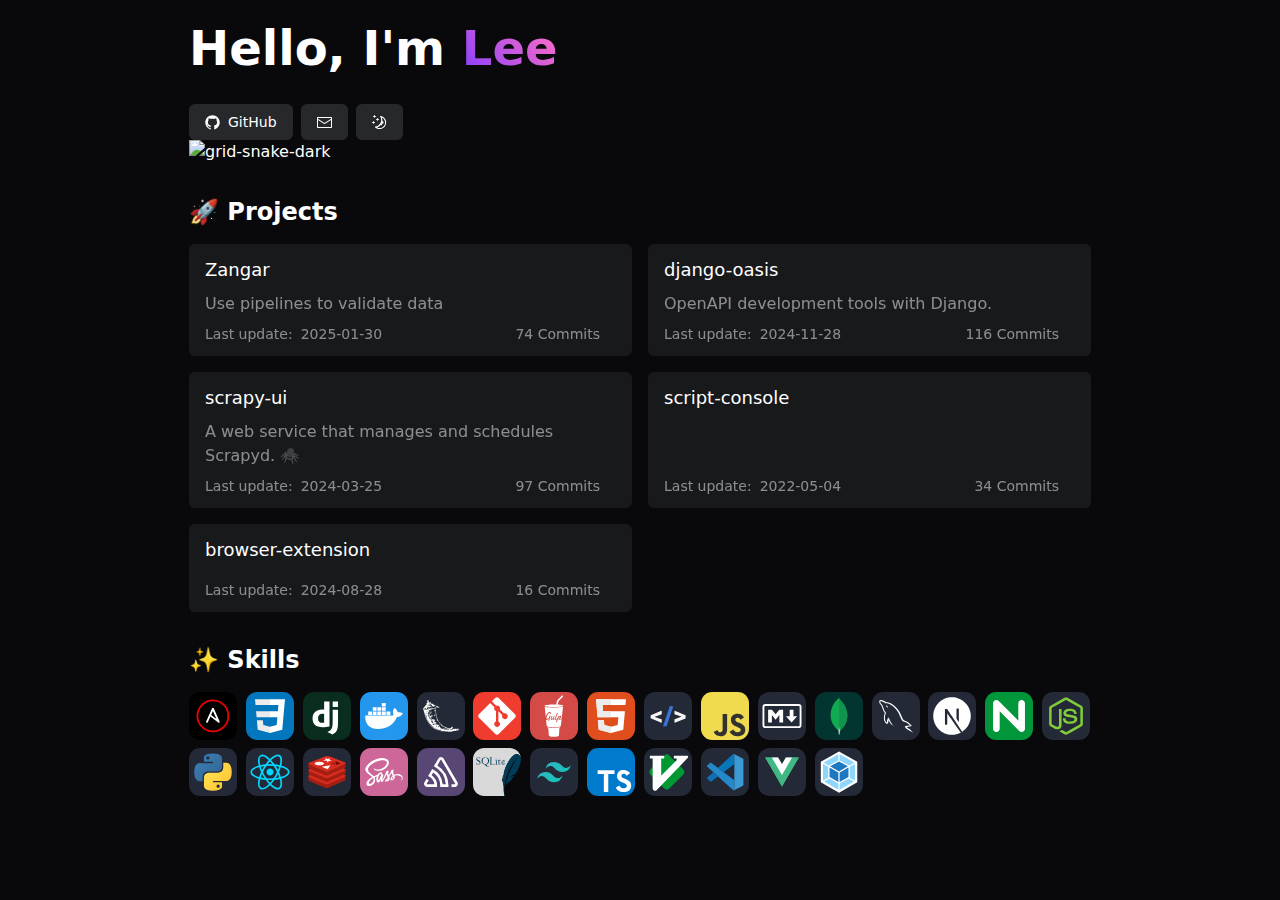
==== commit faaafddb: "deploy: 8c988a5c7b6a26d049990d5caab8df71003672fe" ====
--- a/index.html
+++ b/index.html
@@ -1 +1 @@
-<!DOCTYPE html><html lang="en"><head><meta charSet="utf-8"/><meta name="viewport" content="width=device-width, initial-scale=1"/><link rel="preload" as="image" href="https://raw.githubusercontent.com/Dog-Egg/Resources/output/github-contribution-grid-snake.svg"/><link rel="preload" as="image" href="https://raw.githubusercontent.com/Dog-Egg/Resources/output/github-contribution-grid-snake-dark.svg"/><link rel="stylesheet" href="/_next/static/css/96c19b3317c3b62e.css" data-precedence="next"/><link rel="preload" as="script" fetchPriority="low" href="/_next/static/chunks/webpack-fdc975193620105a.js"/><script src="/_next/static/chunks/fd9d1056-51face16839d2cb0.js" async=""></script><script src="/_next/static/chunks/23-37f536bfbc874569.js" async=""></script><script src="/_next/static/chunks/main-app-3097c27ccd919da9.js" async=""></script><script src="/_next/static/chunks/app/layout-89c02274b67fc8ab.js" async=""></script><script src="/_next/static/chunks/0e5ce63c-17aa50ed7a84d632.js" async=""></script><script src="/_next/static/chunks/795-35b7bda00e96c6d9.js" async=""></script><script src="/_next/static/chunks/app/page-d03a570ffb556e21.js" async=""></script><link rel="icon" href="/favicon.png"/><title>oneproject</title><link rel="stylesheet" href="https://cdn.jsdelivr.net/gh/SebastianAigner/twemoji-amazing/twemoji-amazing.css"/><script src="/_next/static/chunks/polyfills-42372ed130431b0a.js" noModule=""></script></head><body><script>!function(){try{var d=document.documentElement,c=d.classList;c.remove('light','dark');var e=localStorage.getItem('theme');if('system'===e||(!e&&false)){var t='(prefers-color-scheme: dark)',m=window.matchMedia(t);if(m.media!==t||m.matches){d.style.colorScheme = 'dark';c.add('dark')}else{d.style.colorScheme = 'light';c.add('light')}}else if(e){c.add(e|| '')}else{c.add('dark')}if(e==='light'||e==='dark'||!e)d.style.colorScheme=e||'dark'}catch(e){}}()</script><main class="container p-6"><h1 class="text-5xl font-extrabold">Hello, I&#x27;m <strong>Lee</strong></h1><div class="mt-8"><a href="https://github.com/Dog-Egg" class="inline-flex items-center justify-center whitespace-nowrap rounded-md text-sm font-medium transition-colors [&amp;+&amp;]:ml-2 bg-gray-400/20 hover:text-white h-9 px-4 py-2 hover:bg-black"><svg width="15" height="15" viewBox="0 0 15 15" fill="none" xmlns="http://www.w3.org/2000/svg" class="mr-2"><path d="M7.49933 0.25C3.49635 0.25 0.25 3.49593 0.25 7.50024C0.25 10.703 2.32715 13.4206 5.2081 14.3797C5.57084 14.446 5.70302 14.2222 5.70302 14.0299C5.70302 13.8576 5.69679 13.4019 5.69323 12.797C3.67661 13.235 3.25112 11.825 3.25112 11.825C2.92132 10.9874 2.44599 10.7644 2.44599 10.7644C1.78773 10.3149 2.49584 10.3238 2.49584 10.3238C3.22353 10.375 3.60629 11.0711 3.60629 11.0711C4.25298 12.1788 5.30335 11.8588 5.71638 11.6732C5.78225 11.205 5.96962 10.8854 6.17658 10.7043C4.56675 10.5209 2.87415 9.89918 2.87415 7.12104C2.87415 6.32925 3.15677 5.68257 3.62053 5.17563C3.54576 4.99226 3.29697 4.25521 3.69174 3.25691C3.69174 3.25691 4.30015 3.06196 5.68522 3.99973C6.26337 3.83906 6.8838 3.75895 7.50022 3.75583C8.1162 3.75895 8.73619 3.83906 9.31523 3.99973C10.6994 3.06196 11.3069 3.25691 11.3069 3.25691C11.7026 4.25521 11.4538 4.99226 11.3795 5.17563C11.8441 5.68257 12.1245 6.32925 12.1245 7.12104C12.1245 9.9063 10.4292 10.5192 8.81452 10.6985C9.07444 10.9224 9.30633 11.3648 9.30633 12.0413C9.30633 13.0102 9.29742 13.7922 9.29742 14.0299C9.29742 14.2239 9.42828 14.4496 9.79591 14.3788C12.6746 13.4179 14.75 10.7025 14.75 7.50024C14.75 3.49593 11.5036 0.25 7.49933 0.25Z" fill="currentColor" fill-rule="evenodd" clip-rule="evenodd"></path></svg>GitHub</a><a href="mailto:294622946@qq.com" class="inline-flex items-center justify-center whitespace-nowrap rounded-md text-sm font-medium transition-colors [&amp;+&amp;]:ml-2 bg-gray-400/20 hover:text-white h-9 px-4 py-2 hover:bg-[#00b0ff]"><svg width="15" height="15" viewBox="0 0 15 15" fill="none" xmlns="http://www.w3.org/2000/svg"><path d="M1 2C0.447715 2 0 2.44772 0 3V12C0 12.5523 0.447715 13 1 13H14C14.5523 13 15 12.5523 15 12V3C15 2.44772 14.5523 2 14 2H1ZM1 3L14 3V3.92494C13.9174 3.92486 13.8338 3.94751 13.7589 3.99505L7.5 7.96703L1.24112 3.99505C1.16621 3.94751 1.0826 3.92486 1 3.92494V3ZM1 4.90797V12H14V4.90797L7.74112 8.87995C7.59394 8.97335 7.40606 8.97335 7.25888 8.87995L1 4.90797Z" fill="currentColor" fill-rule="evenodd" clip-rule="evenodd"></path></svg></a><button class="inline-flex items-center justify-center whitespace-nowrap rounded-md text-sm font-medium transition-colors [&amp;+&amp;]:ml-2 bg-gray-400/20 hover:bg-gray-400/60 hover:text-white h-9 px-4 py-2" type="button" id="radix-:Rd9ukq:" aria-haspopup="menu" aria-expanded="false" data-state="closed"><svg width="15" height="15" viewBox="0 0 15 15" fill="none" xmlns="http://www.w3.org/2000/svg" class="dark:hidden"><path d="M7.5 0C7.77614 0 8 0.223858 8 0.5V2.5C8 2.77614 7.77614 3 7.5 3C7.22386 3 7 2.77614 7 2.5V0.5C7 0.223858 7.22386 0 7.5 0ZM2.1967 2.1967C2.39196 2.00144 2.70854 2.00144 2.90381 2.1967L4.31802 3.61091C4.51328 3.80617 4.51328 4.12276 4.31802 4.31802C4.12276 4.51328 3.80617 4.51328 3.61091 4.31802L2.1967 2.90381C2.00144 2.70854 2.00144 2.39196 2.1967 2.1967ZM0.5 7C0.223858 7 0 7.22386 0 7.5C0 7.77614 0.223858 8 0.5 8H2.5C2.77614 8 3 7.77614 3 7.5C3 7.22386 2.77614 7 2.5 7H0.5ZM2.1967 12.8033C2.00144 12.608 2.00144 12.2915 2.1967 12.0962L3.61091 10.682C3.80617 10.4867 4.12276 10.4867 4.31802 10.682C4.51328 10.8772 4.51328 11.1938 4.31802 11.3891L2.90381 12.8033C2.70854 12.9986 2.39196 12.9986 2.1967 12.8033ZM12.5 7C12.2239 7 12 7.22386 12 7.5C12 7.77614 12.2239 8 12.5 8H14.5C14.7761 8 15 7.77614 15 7.5C15 7.22386 14.7761 7 14.5 7H12.5ZM10.682 4.31802C10.4867 4.12276 10.4867 3.80617 10.682 3.61091L12.0962 2.1967C12.2915 2.00144 12.608 2.00144 12.8033 2.1967C12.9986 2.39196 12.9986 2.70854 12.8033 2.90381L11.3891 4.31802C11.1938 4.51328 10.8772 4.51328 10.682 4.31802ZM8 12.5C8 12.2239 7.77614 12 7.5 12C7.22386 12 7 12.2239 7 12.5V14.5C7 14.7761 7.22386 15 7.5 15C7.77614 15 8 14.7761 8 14.5V12.5ZM10.682 10.682C10.8772 10.4867 11.1938 10.4867 11.3891 10.682L12.8033 12.0962C12.9986 12.2915 12.9986 12.608 12.8033 12.8033C12.608 12.9986 12.2915 12.9986 12.0962 12.8033L10.682 11.3891C10.4867 11.1938 10.4867 10.8772 10.682 10.682ZM5.5 7.5C5.5 6.39543 6.39543 5.5 7.5 5.5C8.60457 5.5 9.5 6.39543 9.5 7.5C9.5 8.60457 8.60457 9.5 7.5 9.5C6.39543 9.5 5.5 8.60457 5.5 7.5ZM7.5 4.5C5.84315 4.5 4.5 5.84315 4.5 7.5C4.5 9.15685 5.84315 10.5 7.5 10.5C9.15685 10.5 10.5 9.15685 10.5 7.5C10.5 5.84315 9.15685 4.5 7.5 4.5Z" fill="currentColor" fill-rule="evenodd" clip-rule="evenodd"></path></svg><svg width="15" height="15" viewBox="0 0 15 15" fill="none" xmlns="http://www.w3.org/2000/svg" class="hidden dark:inline-block"><path d="M2.89998 0.499976C2.89998 0.279062 2.72089 0.0999756 2.49998 0.0999756C2.27906 0.0999756 2.09998 0.279062 2.09998 0.499976V1.09998H1.49998C1.27906 1.09998 1.09998 1.27906 1.09998 1.49998C1.09998 1.72089 1.27906 1.89998 1.49998 1.89998H2.09998V2.49998C2.09998 2.72089 2.27906 2.89998 2.49998 2.89998C2.72089 2.89998 2.89998 2.72089 2.89998 2.49998V1.89998H3.49998C3.72089 1.89998 3.89998 1.72089 3.89998 1.49998C3.89998 1.27906 3.72089 1.09998 3.49998 1.09998H2.89998V0.499976ZM5.89998 3.49998C5.89998 3.27906 5.72089 3.09998 5.49998 3.09998C5.27906 3.09998 5.09998 3.27906 5.09998 3.49998V4.09998H4.49998C4.27906 4.09998 4.09998 4.27906 4.09998 4.49998C4.09998 4.72089 4.27906 4.89998 4.49998 4.89998H5.09998V5.49998C5.09998 5.72089 5.27906 5.89998 5.49998 5.89998C5.72089 5.89998 5.89998 5.72089 5.89998 5.49998V4.89998H6.49998C6.72089 4.89998 6.89998 4.72089 6.89998 4.49998C6.89998 4.27906 6.72089 4.09998 6.49998 4.09998H5.89998V3.49998ZM1.89998 6.49998C1.89998 6.27906 1.72089 6.09998 1.49998 6.09998C1.27906 6.09998 1.09998 6.27906 1.09998 6.49998V7.09998H0.499976C0.279062 7.09998 0.0999756 7.27906 0.0999756 7.49998C0.0999756 7.72089 0.279062 7.89998 0.499976 7.89998H1.09998V8.49998C1.09998 8.72089 1.27906 8.89997 1.49998 8.89997C1.72089 8.89997 1.89998 8.72089 1.89998 8.49998V7.89998H2.49998C2.72089 7.89998 2.89998 7.72089 2.89998 7.49998C2.89998 7.27906 2.72089 7.09998 2.49998 7.09998H1.89998V6.49998ZM8.54406 0.98184L8.24618 0.941586C8.03275 0.917676 7.90692 1.1655 8.02936 1.34194C8.17013 1.54479 8.29981 1.75592 8.41754 1.97445C8.91878 2.90485 9.20322 3.96932 9.20322 5.10022C9.20322 8.37201 6.82247 11.0878 3.69887 11.6097C3.45736 11.65 3.20988 11.6772 2.96008 11.6906C2.74563 11.702 2.62729 11.9535 2.77721 12.1072C2.84551 12.1773 2.91535 12.2458 2.98667 12.3128L3.05883 12.3795L3.31883 12.6045L3.50684 12.7532L3.62796 12.8433L3.81491 12.9742L3.99079 13.089C4.11175 13.1651 4.23536 13.2375 4.36157 13.3059L4.62496 13.4412L4.88553 13.5607L5.18837 13.6828L5.43169 13.7686C5.56564 13.8128 5.70149 13.8529 5.83857 13.8885C5.94262 13.9155 6.04767 13.9401 6.15405 13.9622C6.27993 13.9883 6.40713 14.0109 6.53544 14.0298L6.85241 14.0685L7.11934 14.0892C7.24637 14.0965 7.37436 14.1002 7.50322 14.1002C11.1483 14.1002 14.1032 11.1453 14.1032 7.50023C14.1032 7.25044 14.0893 7.00389 14.0623 6.76131L14.0255 6.48407C13.991 6.26083 13.9453 6.04129 13.8891 5.82642C13.8213 5.56709 13.7382 5.31398 13.6409 5.06881L13.5279 4.80132L13.4507 4.63542L13.3766 4.48666C13.2178 4.17773 13.0353 3.88295 12.8312 3.60423L12.6782 3.40352L12.4793 3.16432L12.3157 2.98361L12.1961 2.85951L12.0355 2.70246L11.8134 2.50184L11.4925 2.24191L11.2483 2.06498L10.9562 1.87446L10.6346 1.68894L10.3073 1.52378L10.1938 1.47176L9.95488 1.3706L9.67791 1.2669L9.42566 1.1846L9.10075 1.09489L8.83599 1.03486L8.54406 0.98184ZM10.4032 5.30023C10.4032 4.27588 10.2002 3.29829 9.83244 2.40604C11.7623 3.28995 13.1032 5.23862 13.1032 7.50023C13.1032 10.593 10.596 13.1002 7.50322 13.1002C6.63646 13.1002 5.81597 12.9036 5.08355 12.5522C6.5419 12.0941 7.81081 11.2082 8.74322 10.0416C8.87963 10.2284 9.10028 10.3497 9.34928 10.3497C9.76349 10.3497 10.0993 10.0139 10.0993 9.59971C10.0993 9.24256 9.84965 8.94373 9.51535 8.86816C9.57741 8.75165 9.63653 8.63334 9.6926 8.51332C9.88358 8.63163 10.1088 8.69993 10.35 8.69993C11.0403 8.69993 11.6 8.14028 11.6 7.44993C11.6 6.75976 11.0406 6.20024 10.3505 6.19993C10.3853 5.90487 10.4032 5.60464 10.4032 5.30023Z" fill="currentColor" fill-rule="evenodd" clip-rule="evenodd"></path></svg></button></div><img class="block dark:hidden" src="https://raw.githubusercontent.com/Dog-Egg/Resources/output/github-contribution-grid-snake.svg" alt="grid-snake"/><img class="hidden dark:block" src="https://raw.githubusercontent.com/Dog-Egg/Resources/output/github-contribution-grid-snake-dark.svg" alt="grid-snake-dark"/><div><h2 class="mb-4 mt-8 text-2xl font-semibold">🚀 Projects</h2><div class="grid grid-cols-1 gap-4 sm:grid-cols-2"><a class="rounded-md bg-gray-400/10 px-4 py-3 text-current transition-colors hover:bg-gray-400/20" href="https://dog-egg.github.io/Zangar/" target="_blank"><div class="flex h-full items-center justify-between"><div class="flex h-full grow flex-col"><div class="text-lg">Zangar</div><div class="mt-2 text-base opacity-50">Use pipelines to validate data</div><div class="mt-auto opacity-50"><div class="mt-2 flex text-xs lg:text-sm"><span><span class="mr-2">Last update:</span><!--$!--><template data-dgst="BAILOUT_TO_CLIENT_SIDE_RENDERING"></template><!--/$--></span><span class="ml-auto flex items-center">72<!-- --> Commits</span></div></div></div><div class="ml-4"><i class="twa twa-3x twa-regional-indicator-symbol-letter-z"></i></div></div></a><a class="rounded-md bg-gray-400/10 px-4 py-3 text-current transition-colors hover:bg-gray-400/20" href="https://dog-egg.github.io/django-oasis/" target="_blank"><div class="flex h-full items-center justify-between"><div class="flex h-full grow flex-col"><div class="text-lg">django-oasis</div><div class="mt-2 text-base opacity-50">OpenAPI development tools with Django.</div><div class="mt-auto opacity-50"><div class="mt-2 flex text-xs lg:text-sm"><span><span class="mr-2">Last update:</span><!--$!--><template data-dgst="BAILOUT_TO_CLIENT_SIDE_RENDERING"></template><!--/$--></span><span class="ml-auto flex items-center">116<!-- --> Commits</span></div></div></div><div class="ml-4"><i class="twa twa-3x twa-desert-island"></i></div></div></a><a class="rounded-md bg-gray-400/10 px-4 py-3 text-current transition-colors hover:bg-gray-400/20" href="https://github.com/Dog-Egg/scrapy-ui" target="_blank"><div class="flex h-full items-center justify-between"><div class="flex h-full grow flex-col"><div class="text-lg">scrapy-ui</div><div class="mt-2 text-base opacity-50">A web service that manages and schedules Scrapyd. 🕷️</div><div class="mt-auto opacity-50"><div class="mt-2 flex text-xs lg:text-sm"><span><span class="mr-2">Last update:</span><!--$!--><template data-dgst="BAILOUT_TO_CLIENT_SIDE_RENDERING"></template><!--/$--></span><span class="ml-auto flex items-center">97<!-- --> Commits</span></div></div></div><div class="ml-4"><i class="twa twa-3x twa-spider-web"></i></div></div></a><a class="rounded-md bg-gray-400/10 px-4 py-3 text-current transition-colors hover:bg-gray-400/20" href="https://github.com/Dog-Egg/script-console" target="_blank"><div class="flex h-full items-center justify-between"><div class="flex h-full grow flex-col"><div class="text-lg">script-console</div><div class="mt-2 text-base opacity-50"></div><div class="mt-auto opacity-50"><div class="mt-2 flex text-xs lg:text-sm"><span><span class="mr-2">Last update:</span><!--$!--><template data-dgst="BAILOUT_TO_CLIENT_SIDE_RENDERING"></template><!--/$--></span><span class="ml-auto flex items-center">34<!-- --> Commits</span></div></div></div><div class="ml-4"><i class="twa twa-3x twa-regional-indicator-symbol-letter-s"></i></div></div></a><a class="rounded-md bg-gray-400/10 px-4 py-3 text-current transition-colors hover:bg-gray-400/20" href="https://github.com/Dog-Egg/browser-extension" target="_blank"><div class="flex h-full items-center justify-between"><div class="flex h-full grow flex-col"><div class="text-lg">browser-extension</div><div class="mt-2 text-base opacity-50"></div><div class="mt-auto opacity-50"><div class="mt-2 flex text-xs lg:text-sm"><span><span class="mr-2">Last update:</span><!--$!--><template data-dgst="BAILOUT_TO_CLIENT_SIDE_RENDERING"></template><!--/$--></span><span class="ml-auto flex items-center">16<!-- --> Commits</span></div></div></div><div class="ml-4"><i class="twa twa-3x twa-regional-indicator-symbol-letter-b"></i></div></div></a></div></div><div><h2 class="mb-4 mt-8 text-2xl font-semibold">✨ Skills</h2><div class="grid grid-cols-10 gap-2 md:grid-cols-12 lg:grid-cols-16"><a class="transition duration-100 ease-in-out hover:scale-110 focus:scale-110" href="https://www.ansible.com/" target="_blank" title="ansible"><svg xmlns="http://www.w3.org/2000/svg" fill="none" viewBox="0 0 256 256" class="max-h-12 max-w-12 dark:hidden"><rect width="256" height="256" fill="#000" rx="60"></rect><path fill="#fff" d="M96.038 163.876a4.8 4.8 0 0 1-2.016-.438 4.914 4.914 0 0 1-2.461-6.498l15.895-35.247.065-.138 15.495-34.364a5.11 5.11 0 0 1 4.483-2.655 5.11 5.11 0 0 1 4.483 2.655l31.461 69.749a4.915 4.915 0 0 1-1.408 5.861 4.92 4.92 0 0 1-6.027.092l-42.084-31.63-13.403 29.717a4.92 4.92 0 0 1-4.483 2.896m22.033-41.799 28.538 21.453-19.11-42.36z"></path><path fill="#E00" d="M127.499 215a87.495 87.495 0 0 1-80.838-54.015A87.5 87.5 0 1 1 215 127.498 87.596 87.596 0 0 1 127.499 215m0-165.168a77.669 77.669 0 1 0 77.67 77.666 77.76 77.76 0 0 0-77.67-77.667"></path></svg><svg xmlns="http://www.w3.org/2000/svg" fill="none" viewBox="0 0 256 256" class="hidden max-h-12 max-w-12 dark:block"><rect width="256" height="256" fill="#000" rx="60"></rect><path fill="#fff" d="M96.038 163.876a4.8 4.8 0 0 1-2.016-.438 4.914 4.914 0 0 1-2.461-6.498l15.895-35.247.065-.138 15.495-34.364a5.11 5.11 0 0 1 4.483-2.655 5.11 5.11 0 0 1 4.483 2.655l31.461 69.749a4.915 4.915 0 0 1-1.408 5.861 4.92 4.92 0 0 1-6.027.092l-42.084-31.63-13.403 29.717a4.92 4.92 0 0 1-4.483 2.896m22.033-41.799 28.538 21.453-19.11-42.36z"></path><path fill="#E00" d="M127.499 215a87.495 87.495 0 0 1-80.838-54.015A87.5 87.5 0 1 1 215 127.498 87.596 87.596 0 0 1 127.499 215m0-165.168a77.669 77.669 0 1 0 77.67 77.666 77.76 77.76 0 0 0-77.67-77.667"></path></svg></a><a class="transition duration-100 ease-in-out hover:scale-110 focus:scale-110" href="https://developer.mozilla.org/zh-CN/docs/Web/CSS" target="_blank" title="css"><svg xmlns="http://www.w3.org/2000/svg" fill="none" viewBox="0 0 256 256" class="max-h-12 max-w-12 dark:hidden"><rect width="256" height="256" fill="#0277BD" rx="60"></rect><path fill="#EBEBEB" d="m53.753 102.651 2.862 31.942h71.481v-31.942zM128.095 38H48l2.904 31.942h77.191zM128.095 218.841v-33.233l-.14.037-35.574-9.605-2.274-25.476H58.042l4.475 50.154 65.431 18.164z"></path><path fill="#fff" d="m167.318 134.593-3.708 41.426-35.625 9.616v33.231l65.483-18.148.48-5.397 7.506-84.092.779-8.578L208 38h-80.015v31.942h45.009l-2.906 32.709h-42.103v31.942z"></path></svg><svg xmlns="http://www.w3.org/2000/svg" fill="none" viewBox="0 0 256 256" class="hidden max-h-12 max-w-12 dark:block"><rect width="256" height="256" fill="#0277BD" rx="60"></rect><path fill="#EBEBEB" d="m53.753 102.651 2.862 31.942h71.481v-31.942zM128.095 38H48l2.904 31.942h77.191zM128.095 218.841v-33.233l-.14.037-35.574-9.605-2.274-25.476H58.042l4.475 50.154 65.431 18.164z"></path><path fill="#fff" d="m167.318 134.593-3.708 41.426-35.625 9.616v33.231l65.483-18.148.48-5.397 7.506-84.092.779-8.578L208 38h-80.015v31.942h45.009l-2.906 32.709h-42.103v31.942z"></path></svg></a><a class="transition duration-100 ease-in-out hover:scale-110 focus:scale-110" href="https://www.djangoproject.com/" target="_blank" title="django"><svg xmlns="http://www.w3.org/2000/svg" fill="none" viewBox="0 0 256 256" class="max-h-12 max-w-12 dark:hidden"><rect width="256" height="256" fill="#092E20" rx="60"></rect><path fill="#fff" d="M112.689 51h28.615v132.45c-14.679 2.787-25.456 3.902-37.161 3.902C69.209 187.351 51 171.559 51 141.271c0-29.173 19.325-48.124 49.24-48.124 4.645 0 8.175.37 12.449 1.485zm0 66.671c-3.344-1.113-6.131-1.485-9.661-1.485-14.493 0-22.856 8.919-22.856 24.526 0 15.238 7.991 23.599 22.67 23.599 3.157 0 5.76-.186 9.847-.742z"></path><path fill="#fff" d="M186.826 95.19v66.332c0 22.856-1.672 33.818-6.689 43.295-4.646 9.106-10.778 14.865-23.413 21.183l-26.571-12.636c12.635-5.945 18.767-11.146 22.668-19.139 4.089-8.175 5.391-17.652 5.391-42.55V95.189zm-28.614-44.038h28.614V80.51h-28.614z"></path></svg><svg xmlns="http://www.w3.org/2000/svg" fill="none" viewBox="0 0 256 256" class="hidden max-h-12 max-w-12 dark:block"><rect width="256" height="256" fill="#092E20" rx="60"></rect><path fill="#fff" d="M112.689 51h28.615v132.45c-14.679 2.787-25.456 3.902-37.161 3.902C69.209 187.351 51 171.559 51 141.271c0-29.173 19.325-48.124 49.24-48.124 4.645 0 8.175.37 12.449 1.485zm0 66.671c-3.344-1.113-6.131-1.485-9.661-1.485-14.493 0-22.856 8.919-22.856 24.526 0 15.238 7.991 23.599 22.67 23.599 3.157 0 5.76-.186 9.847-.742z"></path><path fill="#fff" d="M186.826 95.19v66.332c0 22.856-1.672 33.818-6.689 43.295-4.646 9.106-10.778 14.865-23.413 21.183l-26.571-12.636c12.635-5.945 18.767-11.146 22.668-19.139 4.089-8.175 5.391-17.652 5.391-42.55V95.189zm-28.614-44.038h28.614V80.51h-28.614z"></path></svg></a><a class="transition duration-100 ease-in-out hover:scale-110 focus:scale-110" href="https://www.docker.com/" target="_blank" title="docker"><svg xmlns="http://www.w3.org/2000/svg" fill="none" viewBox="0 0 256 256" class="max-h-12 max-w-12 dark:hidden"><rect width="256" height="256" fill="#2396ED" rx="60"></rect><path fill="#fff" d="M141.187 122.123h20.717v-18.744h-20.717zm-24.662 0h20.716v-18.744h-20.716zm-24.17 0h20.717v-18.744H92.355zm-24.17 0H88.41v-18.744H68.186zm-24.662 0H64.24v-18.744H43.523zm24.663-22.69h20.223V80.69H68.186zm24.17 0h20.716V80.69H92.355zm24.169 0h20.716V80.69h-20.716zm0-22.69h20.716V58h-20.716zM228 113.739s-8.879-8.386-27.129-5.426c-1.973-14.305-17.264-22.69-17.264-22.69s-14.304 17.264-3.946 36.501c-2.959 1.48-7.892 3.453-15.291 3.453H28.726c-2.467 9.372-2.467 71.521 65.602 71.521 48.832 0 85.333-22.689 102.597-64.123C222.574 134.948 228 113.738 228 113.738"></path></svg><svg xmlns="http://www.w3.org/2000/svg" fill="none" viewBox="0 0 256 256" class="hidden max-h-12 max-w-12 dark:block"><rect width="256" height="256" fill="#2396ED" rx="60"></rect><path fill="#fff" d="M141.187 122.123h20.717v-18.744h-20.717zm-24.662 0h20.716v-18.744h-20.716zm-24.17 0h20.717v-18.744H92.355zm-24.17 0H88.41v-18.744H68.186zm-24.662 0H64.24v-18.744H43.523zm24.663-22.69h20.223V80.69H68.186zm24.17 0h20.716V80.69H92.355zm24.169 0h20.716V80.69h-20.716zm0-22.69h20.716V58h-20.716zM228 113.739s-8.879-8.386-27.129-5.426c-1.973-14.305-17.264-22.69-17.264-22.69s-14.304 17.264-3.946 36.501c-2.959 1.48-7.892 3.453-15.291 3.453H28.726c-2.467 9.372-2.467 71.521 65.602 71.521 48.832 0 85.333-22.689 102.597-64.123C222.574 134.948 228 113.738 228 113.738"></path></svg></a><a class="transition duration-100 ease-in-out hover:scale-110 focus:scale-110" href="https://flask.palletsprojects.com/" target="_blank" title="flask"><svg xmlns="http://www.w3.org/2000/svg" fill="none" viewBox="0 0 256 256" class="max-h-12 max-w-12 dark:hidden"><rect width="256" height="256" fill="#F4F2ED" rx="60"></rect><path fill="#000" d="M89.778 193.926c-7.238-5.693-14.96-11.151-20.235-18.837-11.102-13.554-19.65-29.247-25.494-45.737-3.532-10.724-4.741-22.22-9.295-32.53-4.763-7.487.817-15.671 9.018-18.051 3.651-.701 10.072-4.145 2.322-1.684-6.948 5.098-7.62-4.627-.496-5.243 4.862-.646 6.652-4.627 4.99-8.21-5.22-3.404 12.656-7.145 3.662-12.223-9.37-10.11 13.106-12.055 7.56-.575-1.327 8.829 15.706-1.618 11.754 8.577 4.017 4.896 15.042 1.114 14.768 7.983 5.852.402 7.86 5.325 13.353 5.703 5.693 2.571 16.013 4.597 17.95 11.012-5.648 4.472-18.726-9.236-19.355 3.141 1.706 18.285 1.272 37.121 7.962 54.533 3.164 10.543 10.835 18.843 17.762 27.054 6.629 8.042 15.607 13.704 24.758 18.471 8.028 3.786 16.682 6.297 25.431 7.872 3.548-2.714 9.813-12.804 15.349-8.549.262 4.781-10.987 9.994-.53 9.465 6.141-1.852 10.4 4.75 15.457-1.205 4.659 5.518 19.364-3.526 16.049 7.754-4.482 2.892-11.02 1.144-15.509 5.122-7.403-3.697-13.296 3.309-21.491 2.423-9.101 1.63-18.36 2.288-27.587 2.302-15.137-1.196-30.595-1.7-44.995-6.97-8.112-2.357-16.029-6.977-23.158-11.598m12.784 5.539c7.921 3.426 15.667 7.036 24.348 8.125 13.773 1.916 27.996 4.862 41.818 2.175-6.256-2.825-12.723 1.1-18.956-2.02-7.474 1.608-15.496-.41-23.094-1.404-8.642-3.849-17.967-6.495-26.059-11.492-10.112-3.693 5.229 4.737 7.96 5.419 6.321 3.588-6.951-1.839-8.822-3.33-5.294-2.97-5.969-2.349-.524.667 1.096.641 2.18 1.314 3.329 1.86m-15.073-10.652c7.676 2.844-.034-5.397-3.551-4.919-1.559-2.703-5.954-4.411-2.853-5.864-5.578 1.937-5.843-7.363-8.465-6.034-5.9-1.863-2.296-8.464-9.325-12.517-.642-4.271-6.983-7.975-9.006-14.417-.893-3.298-7.164-12.77-3.312-3.955 3.28 8.486 9.051 15.753 13.854 23.011 3.73 6.911 8.133 14.134 14.925 18.446 2.29 2.196 4.5 5.561 7.733 6.249m-22.113-24.278c.268-1.159 1.404 2.509 0 0m31.306 27.687c1.7-.761-2.445-.959 0 0m4.167 1.52c-.432-2.099-1.903 1.173 0 0m5.215 2.175c2.483-2.364-3.827-1.49 0 0m8.94 4.983c1.509-2.231-4.83-.842 0 0m-17.166-11.967c3.856-2.495-4.982-.034 0 0m3.912 1.951c-.109-1.319-1.394.591 0 0m19.556 12.206c3.143 1.984 18.357 4.348 8.831.813-1.594.336-17.665-4.545-8.831-.813m-31.045-24.179c-.306-1.323-4.88-1.46 0 0m9.104 5.306c2.369-1.652-4.918-1.275 0 0m7.657 4.695c3.4-1.282-5.515-1.288 0 0m-20.466-14.035c3.69 2.829 14.877.362 5.65-1.689-4.2-2.239-13.666-3.771-7.214 1.35zm25.653 15.656c1.536-2.618-6.444-1.495 0 0m-7.795-6.195c9.02 2.552-7.585-5.704-2.226-.939l1.188.538zm15.628 9.033c8.543.082-7.716-1.178 0 0m-36.773-23.437c-.333-1.591-2.108.134 0 0m51.223 31.543c.228-2.874-2.787 2.138 0 0m-36.644-22.615c-.517-1.513-2.67-.062 0 0m-13.768-9.926c4.904-.295-6.715-2.161 0 0m-16.31-10.543c-.61-2.351-5.337-4.226 0 0m42.818 27.174c-.899-1.025-.423.224 0 0m26.651 16.355c-.085-1.566-1.451.592 0 0m-29.01-18.791c.48-2.017-4.182-.611 0 0m-19.855-12.583c3.649-.391-5.845-2.467 0 0m33.586 20.87c5.686-2.253-5.541-1.1 0 0m-17.47-11.859c6.553.845-7.797-4.457-1.438-.475zm22.774 14.003c6.118-3.658 4.101 8.564 10.38 1.032 6.193-4.522-5.349 5.591 2.284.807 5.52-3.692 13.673 1.75 18.824 3.525 3.704-.182 7.304 3.203 11.102 1.144 7.309-1.969-14.294-2.92-8.631-6.413-6.689 1.946-11.63-2.321-14.921-6.605-7.503-1.733-16.177-5.568-19.921-12.207-1.527-2.493 2.205.351-1.318-3.724-4.521-4.021-6.778-8.585-9.813-13.473-3.626-1.934-4.048-7.627-4.414-.191.028-4.693-4.378-7.852-5.453-6.539-.019-4.519 4.715-2.254 1.401-5.598-.713-4.684-3.062-9.566-3.768-14.855-1.097-2.549-.155-8.009-3.744-2.238-1.308 6.1-.434-7.495 1.599-3.012 2.67-4.575-.958-4.037-1.106-3.402 1.738-3.859 1.1-9.334-.454-7.246.926-4.091 1.464-15.055-1.387-13.112 1.728-4.278 3.277-19.575-4.224-13.743-3.04.043-8.303 1.104-10.792 2.341 7.802 4.3-.784 1.553-3.96.87-.414 3.98-3.56 2.258-7.49 2.297 6.277.777-3.056 6.42-6.657 4.228-4.677 2.235 4.036 7.814.093 9.539.485 2.601-7.164-.939-6.563 5.067-4.54-1.91-.625 7.124 1.646 4.069 7.722 2.09 5.436 6.854 5.633 11.38-1.259 2.638-6.212-6.199-1.104-5.789-4.03-6.547-4.458-2.367-7.807.675-.779.22 8.543 4.327 2.693 6.358 5.146.794 5.293 5.297 6.34 8.147 3.094 3.222 2.46-3.557 6.162.314-2.342-3.449-12.406-9.719-4.303-7.708-.043-3.472-1.466-6.271 1.017-6.203 2.458-4.452-2.575 10.977 2.966 5.319 1.534-.67 1.914-4.458 4.672.357 4.004 3.94 1.446 6.795-4.203 3.187 1.01 3.429 7.557 4.654 6.327 10.016 1.304 4.715 3.129 2.979 4.719 2.706 1.248 4.582 1.956 1.213 2.015-.968 5.713 1.223 4.375 4.6 6.162 6.959 3.936 1.777-5.634-12.044 1.124-4.156 7.11 6.42 2.666 9.1-3.714 8.071 4.038-.326 5.34 5.46 10.392 5.257 4.606 2.191 7.725 10.608-.215 7.104-2.754-2.483-12.5-5.546-4.54-.823 7.352 3.404 13.191 5.441 20.282 9.714 5.074 3.623 7.266 7.772 9.19 8.593-4.265 2.037-12.853-1.626-6.476-2.749-3.977-.724-8.451-2.736-4.641 2.22 3.239 2.705 11.477 2.418 12.954 2.724-1.252 2.759-3.4 2.978.051 3.192-3.85 2.052 1.234 2.369 1.591 3.542m-7.873-22.234c-2.343-2.45-2.948-7.039-.416-3.046 1.298.521 4.16 7.498.416 3.046m25.641 16.287c1.461-.095.042 1.11 0 0m-29.34-22.294c-.09-3.704.847 2.856 0 0m-2.548-3.429c-2.947-5.693 3.714 1.612 0 0m-30.883-21.315c1.731-.462.852 2.961 0 0m24.579 13.322c1.063-3.992 1.249 3.35 0 0m-17.364-12.073c-1.224-2.203 2.56 2.066 0 0m14.902 4.777c-2.792-6.255 1.976-3.417.617 1.025zm-25.699-17.139c-1.248-2.051-3.312-8.072-2.648-9.91.602 2.993 6.366 12.881 2.828 4.096-3.91-7.364 4.673 2.391 5.556 4.227.411 1.828-2.412-.499-.5 3.786-3.488-4.878-2.059 2.694-5.236-2.199m-7.942-5.472c.327-4.771 1.818 3.271 0 0m3.573 1.229c1.704-3.6 2.89 5.02 0 0m-8.594-6.648c-2.957-2.938-5.097-5.646.138-1.823 2.017.079-4.481-6.16.486-1.981 5.223.952 2.58 8.564-.624 3.804m4.514-.118c1.717-1.701.912 1.676 0 0m2.778.891c-2.604-4.88 3.16 2.046 0 0m-5.522-5.277c-8.596-7.65 10.801 4 1.404 1.418zm24.629 14.31c-3.72-2.23-.986-15.702.282-6.488 3.617-1.17-.2 4.758 2.498 4.703-.425 3.74-1.632 5.085-2.78 1.785m9.109 5.384c.365-4.06.768 2.776 0 0m-1.582-1.564c.41-1.734.042 2.043 0 0m-30.47-20.644c-5.522-7.619 16.05 7.707 3.537 1.933-1.307-.342-2.88-.464-3.537-1.933m17.542 9.301c-.522-6.415 1.167 1.063 0 0m13.319 8.544c1.03-3.655.077 2.417 0 0m-30.015-20.753c3.282-.702 13.602 5.765 4.125 1.847-1.053-1.165-3.298-.636-4.125-1.847m28.185 14.048c.35-6.56 1.959-3.919.012.939zm-25.742-16.33c1.338-1.962-3.55-8.87.705-2.478 1.838 1.461 5.322 2.447 2.246 3.062 4.838 4.268-1.18 1.156-2.95-.584m24.348 14.281c.924-7.473.815 4.378 0 0m-27.14-21.183c1.02-.437.539 1.361 0 0m6.35 3.78c1.635-3.43 3.015 3.825 0 0m17.914 9.965c-.017-1.317.338 1.916 0 0m-1.037-2.297c-2.487-6.134 2.313 3.248 0 0m-1.527-4.022c-.417-2.535 1.418 3.184 0 0m2.485-4.039c-1.707-3.007 2.154-13.25 2.585-6.897-1.8 4.95-.52 7.719.737 1.08 2.32-5.226-.501 10.311-3.322 5.817m2.553-15.234c.744-.913.165 1.1 0 0m-4.264 84.022c-1.011-.883.127.562 0 0m8.784 4.444c4.886 1.253 4.861-.761.445-1.359-2.375-2.21-9.87-4.553-3.162-.274.445 1.125 1.848 1.099 2.717 1.633m-17.348-11.523c2.692 2.007 10.14 5.689 3.835.764 2.125-2.47-4.069-3.784-2.014-5.436-5.227-3.198-4.123-2.914-.462-2.813-6.28-2.808.907-2.598.569-4.036-2.422-.479-12.03-4.271-6.378.311-5.746-2.929-1.37 1.092-3.106.667-5.875-1.603 5.233 4.474-.933 2.966 3.37 2.671 9.073 6.842 1.425 2.827-1.008 1.45 5.473 3.649 7.064 4.75m9.187 5.278c11.171 3.599-5.477-4.398 0 0m47.029 28.49c.144-2.216-1.526 1.891 0 0m4.834 2.035c2.577-2.498.105 3.978 4.271-.612.045-3.285-.129-5.226-4.787-1.235-1.284.712-1.857 3.74.516 1.847m-76.73-48.188c-.792-3.112-5.548-3.096 0 0m5.161 3.382c-1.916-3.178-6.839-2.877 0 0m29.364 17.709c2.867 2.546 13.168 1.868 3.483.313-1.435-2.121-9.109-1.61-3.483-.313m40.367 24.929c4.412-3.702-4.276 1.652 0 0m9.176 6.306c.028-1.188-1.901.521 0 0m.015-1.663c4.886-5.177-4.735.306 0 0m-96.778-61.292c-4.165-5.942-2.59-8.613-6.605-13.464-.76-3.71-6.89-12.13-3.17-3.21 3.406 5.216 4.419 13.293 9.775 16.674m95.245 59.646c8.989-5.81-3.69-2.531 0 0m6.862 2.689c4.502-3.866-2.847-.809 0 0m-90.942-58.274c1.288-1.917-3.328-.246 0 0m89.509 56.438c4.359-2.81-1.004-2.379-.79.259zM96.725 164.76c-.15-1.898-2.301.161 0 0m3.656 2.103c-1.162-2.349-1.786.369 0 0m62.491 37.08c5.584-4.028-3.385-.771-1.172.763zm-2.138-1.033c4.549-3.812-4.803 1.689 0 0m10.925 7.275c3.054-2.045-3.711-.662 0 0m-102.49-65.962c4.095.918 16.361 10.083 9.125.634-3.707-1.097-1.484-10.157-5.264-8.553 2.537 4.239 2.087 6.043-3.24 3.371-6.696-3.269-3.763 1.619-2.455 2.967-1.783.405 2.36 1.547 1.835 1.581m-18.651-14.73c.733-3.031-6.749-16.677-3.533-6.837 1.16 2.061 1.043 5.967 3.533 6.837m34.234 21.106c-2.108-1.763-.1-.249 0 0m5.192 1.209c-.003-3.212-5.739-1.304 0 0m44.987 28.36c-.858-2.194-3.392-.051 0 0m2.16 1.578c-.319-1.228-1.246.237 0 0m17.831 11.231c1.715-1.267-2.14-.161 0 0m-95.087-61.105c4.905-1.9-5.256-1.355 0 0m71.135 44.816c-.054-3.176-3.127.787 0 0m-73.073-49.333c3.15-1.064-2.915-.701 0 0m9.145 4.431c-.057-1.044-.967.395 0 0m111.551 68.404c4.052-.821 13.285 2.062 14.778-1.074-4.921-.12-17.024-3.472-17.597.8l1.078.169zM69.949 132.518c.07-3.218-2.51-.12 0 0m-24.046-16.68c-1.093-6.132-4.154-.928 0 0m5.734 1.441c.07-1.969-5.249-1.772 0 0m3.277 1.609c-.948-.767-.742.97 0 0m20.619 13.227c.97-.891-2.299-.66 0 0M52.73 115.259c-.554-4.631-6.641-.694 0 0m-11.756-7.628c-.167-2.138-1.146.806 0 0m1.749-1.321c-.286-2.534-1.502.322 0 0m9.662 5.767c4.085-1.605-7.442-3.319-.835-.303zm129.308 79.872c2.615-2.397-3.323-.741 0 0m15.622 8.098c1.048-3.1-2.639.408 0 0M53.373 107.013c.43-2.998-3.24.595 0 0m-13.746-9.21c-.739-4.233-.638-11.664 6.425-9.153-9.428 1.872 6.526 11.719 4.511 3.945 3.965.194 7.756-2.343 5.675 1.507 7.811-.863 13.227-7.636 20.772-6.687 5.877-.778 12.303-1.368 18.636-3.733 5.207-.376 10.22-5.982 7.366-9.305-7.101-.6-14.535.288-22.384 1.848-8.697 1.808-16.597 5.243-25.373 6.718-8.554 1.149 1.72 3.165-.73 3.615-4.463 1.548 5.323 2.593-.578 4.225-3.645-.693-7.439-1.945-5.882-5.786-8.194 1.063-15.393 4.464-8.92 12.802zM59.37 87.748c1.921-7.078 10.293 5.823 3.15.94-.854-.639-2.257-1.16-3.15-.94m.374-3.432c2.773-2.065 1.474 1.158 0 0m3.52.056c.251-3.256 8.06 1.724 1.288 1.173zm4.817-1.936c1.759-2.055.505 1.828 0 0m1.232-.825c2.928-3.519 16.584-2.246 6.589-.343-2.68-2.017-4.733 1.189-6.59.343m17.821-2.747c-.445-9.612 8.854 3.415 0 0m5.057-.028c1.849-4.844 7.174-1.944.855-.973.138.515-.185 2.5-.855.973m-40.812 25.691c5.524-3.383-5.864-2.935 0 0m4.084 1.134c1.937-2.059-4.208-.835 0 0m-12.034-8.54c3.156-2.425-3.735-.922 0 0m163.107 102.04c.092-2.813-2.412 1.267 0 0m-16.573-11.311c.471-3.238-2.13.283 0 0m21.131 12.401c4.413.015 13.371-1.37 3.769-1.366-1.507.235-8.779.185-3.769 1.366M59.056 103.676c3.571-.245 5.588-3.94-.69-3.727-9.731-1.007 8.584 3.332-1.25 2.091-1.32.875 1.863 1.878 1.94 1.636m3.145 1.592c-.373-2.293-1.104 1.219 0 0m3.731-9.949c1.55-1.922-2.144-.514 0 0M54.055 75.465c6.374-2.168 15.09-4.605 18.1 1.068-3.063-3.687-1.236-7.316 1.656-1.926 4.091 5.454 6.139-2.48 3.478-4.31 3.032 3.768 6.48 5.548 2.03.239 4.837-5.818-9.683.761-12.983.695-1.588.713-16.394 3.776-12.281 4.234m3.735-7.154c3.635-2.744 12.573 1.632 6.838-2.727-.561-.495-12.56 3.305-6.838 2.727m13.253.547c4.254.109-1.835-5.715 3.234-3.076-.832-2.72-5.902-3.23-8.38-4.316-1.403 2.486 2.853 7.425 5.146 7.392m-10.929-12.03c1.472-1.995-2.58 1.011 0 0m5.417 1.296c6.856-.909-1.748-2.952-1.382-.073zm-10.114-7.913c-4.828-6.302 9.078 1.059 4.174-5.54-4.128-3.286-8.095 3.7-4.174 5.54m61.952 33.369c2.214-3.925-9.141-5.29-1.492-1.391.705.235.545 1.662 1.492 1.39"></path></svg><svg xmlns="http://www.w3.org/2000/svg" fill="none" viewBox="0 0 256 256" class="hidden max-h-12 max-w-12 dark:block"><rect width="256" height="256" fill="#242938" rx="60"></rect><path fill="#fff" d="M89.778 193.926c-7.238-5.693-14.96-11.151-20.235-18.837-11.102-13.554-19.65-29.247-25.494-45.737-3.532-10.724-4.741-22.22-9.295-32.53-4.763-7.487.817-15.671 9.018-18.051 3.651-.701 10.072-4.145 2.322-1.684-6.948 5.098-7.62-4.627-.496-5.243 4.862-.646 6.652-4.627 4.99-8.21-5.22-3.404 12.656-7.145 3.662-12.223-9.37-10.11 13.106-12.055 7.56-.575-1.327 8.829 15.706-1.618 11.754 8.577 4.017 4.896 15.042 1.114 14.768 7.983 5.852.402 7.86 5.325 13.353 5.703 5.693 2.571 16.013 4.597 17.95 11.012-5.648 4.472-18.726-9.236-19.355 3.141 1.706 18.285 1.272 37.121 7.962 54.533 3.164 10.543 10.835 18.843 17.762 27.054 6.629 8.042 15.607 13.704 24.758 18.471 8.028 3.786 16.682 6.297 25.431 7.872 3.548-2.714 9.813-12.804 15.349-8.549.262 4.781-10.987 9.994-.53 9.465 6.141-1.852 10.4 4.75 15.457-1.205 4.659 5.518 19.364-3.526 16.049 7.754-4.482 2.892-11.02 1.144-15.509 5.122-7.403-3.697-13.296 3.309-21.491 2.423-9.101 1.63-18.36 2.288-27.587 2.302-15.137-1.196-30.595-1.7-44.995-6.97-8.112-2.357-16.029-6.977-23.158-11.598m12.784 5.539c7.921 3.426 15.667 7.036 24.348 8.125 13.773 1.916 27.996 4.862 41.818 2.175-6.256-2.825-12.723 1.1-18.956-2.02-7.474 1.608-15.496-.41-23.094-1.404-8.642-3.849-17.967-6.495-26.059-11.492-10.112-3.693 5.229 4.737 7.96 5.419 6.321 3.588-6.951-1.839-8.822-3.33-5.294-2.97-5.969-2.349-.524.667 1.096.641 2.18 1.314 3.329 1.86m-15.073-10.652c7.676 2.844-.034-5.397-3.551-4.919-1.559-2.703-5.954-4.411-2.853-5.864-5.578 1.937-5.843-7.363-8.465-6.034-5.9-1.863-2.296-8.464-9.325-12.517-.642-4.271-6.983-7.975-9.006-14.417-.893-3.298-7.164-12.77-3.312-3.955 3.28 8.486 9.051 15.753 13.854 23.011 3.73 6.911 8.133 14.134 14.925 18.446 2.29 2.196 4.5 5.561 7.733 6.249m-22.113-24.278c.268-1.159 1.404 2.509 0 0m31.306 27.687c1.7-.761-2.445-.959 0 0m4.167 1.52c-.432-2.099-1.903 1.173 0 0m5.215 2.175c2.483-2.364-3.827-1.49 0 0m8.94 4.983c1.509-2.231-4.83-.842 0 0m-17.166-11.967c3.856-2.495-4.982-.034 0 0m3.912 1.951c-.109-1.319-1.394.591 0 0m19.556 12.206c3.143 1.984 18.357 4.348 8.831.813-1.594.336-17.665-4.545-8.831-.813m-31.045-24.179c-.306-1.323-4.88-1.46 0 0m9.104 5.306c2.369-1.652-4.918-1.275 0 0m7.657 4.695c3.4-1.282-5.515-1.288 0 0m-20.466-14.035c3.69 2.829 14.877.362 5.65-1.689-4.2-2.239-13.666-3.771-7.214 1.35zm25.653 15.656c1.536-2.618-6.444-1.495 0 0m-7.795-6.195c9.02 2.552-7.585-5.704-2.226-.939l1.188.538zm15.628 9.033c8.543.082-7.716-1.178 0 0m-36.773-23.437c-.333-1.591-2.108.134 0 0m51.223 31.543c.228-2.874-2.787 2.138 0 0m-36.644-22.615c-.517-1.513-2.67-.062 0 0m-13.768-9.926c4.904-.295-6.715-2.161 0 0m-16.31-10.543c-.61-2.351-5.337-4.226 0 0m42.818 27.174c-.899-1.025-.423.224 0 0m26.651 16.355c-.085-1.566-1.451.592 0 0m-29.01-18.791c.48-2.017-4.182-.611 0 0m-19.855-12.583c3.649-.391-5.845-2.467 0 0m33.586 20.87c5.686-2.253-5.541-1.1 0 0m-17.47-11.859c6.553.845-7.797-4.457-1.438-.475zm22.774 14.003c6.118-3.658 4.101 8.564 10.38 1.032 6.193-4.522-5.349 5.591 2.284.807 5.52-3.692 13.673 1.75 18.824 3.525 3.704-.182 7.304 3.203 11.102 1.144 7.309-1.969-14.294-2.92-8.631-6.413-6.689 1.946-11.63-2.321-14.921-6.605-7.503-1.733-16.177-5.568-19.921-12.207-1.527-2.493 2.205.351-1.318-3.724-4.521-4.021-6.778-8.585-9.813-13.473-3.626-1.934-4.048-7.627-4.414-.191.028-4.693-4.378-7.852-5.453-6.539-.019-4.519 4.715-2.254 1.401-5.598-.713-4.684-3.062-9.566-3.768-14.855-1.097-2.549-.155-8.009-3.744-2.238-1.308 6.1-.434-7.495 1.599-3.012 2.67-4.575-.958-4.037-1.106-3.402 1.738-3.859 1.1-9.334-.454-7.246.926-4.091 1.464-15.055-1.387-13.112 1.728-4.278 3.277-19.575-4.224-13.743-3.04.043-8.303 1.104-10.792 2.341 7.802 4.3-.784 1.553-3.96.87-.414 3.98-3.56 2.258-7.49 2.297 6.277.777-3.056 6.42-6.657 4.228-4.677 2.235 4.036 7.814.093 9.539.485 2.601-7.164-.939-6.563 5.067-4.54-1.91-.625 7.124 1.646 4.069 7.722 2.09 5.436 6.854 5.633 11.38-1.259 2.638-6.212-6.199-1.104-5.789-4.03-6.547-4.458-2.367-7.807.675-.779.22 8.543 4.327 2.693 6.358 5.146.794 5.293 5.297 6.34 8.147 3.094 3.222 2.46-3.557 6.162.314-2.342-3.449-12.406-9.719-4.303-7.708-.043-3.472-1.466-6.271 1.017-6.203 2.458-4.452-2.575 10.977 2.966 5.319 1.534-.67 1.914-4.458 4.672.357 4.004 3.94 1.446 6.795-4.203 3.187 1.01 3.429 7.557 4.654 6.327 10.016 1.304 4.715 3.129 2.979 4.719 2.706 1.248 4.582 1.956 1.213 2.015-.968 5.713 1.223 4.375 4.6 6.162 6.959 3.936 1.777-5.634-12.044 1.124-4.156 7.11 6.42 2.666 9.1-3.714 8.071 4.038-.326 5.34 5.46 10.392 5.257 4.606 2.191 7.725 10.608-.215 7.104-2.754-2.483-12.5-5.546-4.54-.823 7.352 3.404 13.191 5.441 20.282 9.714 5.074 3.623 7.266 7.772 9.19 8.593-4.265 2.037-12.853-1.626-6.476-2.749-3.977-.724-8.451-2.736-4.641 2.22 3.239 2.705 11.477 2.418 12.954 2.724-1.252 2.759-3.4 2.978.051 3.192-3.85 2.052 1.234 2.369 1.591 3.542m-7.873-22.234c-2.343-2.45-2.948-7.039-.416-3.046 1.298.521 4.16 7.498.416 3.046m25.641 16.287c1.461-.095.042 1.11 0 0m-29.34-22.294c-.09-3.704.847 2.856 0 0m-2.548-3.429c-2.947-5.693 3.714 1.612 0 0m-30.883-21.315c1.731-.462.852 2.961 0 0m24.579 13.322c1.063-3.992 1.249 3.35 0 0m-17.364-12.073c-1.224-2.203 2.56 2.066 0 0m14.902 4.777c-2.792-6.255 1.976-3.417.617 1.025zm-25.699-17.139c-1.248-2.051-3.312-8.072-2.648-9.91.602 2.993 6.366 12.881 2.828 4.096-3.91-7.364 4.673 2.391 5.556 4.227.411 1.828-2.412-.499-.5 3.786-3.488-4.878-2.059 2.694-5.236-2.199m-7.942-5.472c.327-4.771 1.818 3.271 0 0m3.573 1.229c1.704-3.6 2.89 5.02 0 0m-8.594-6.648c-2.957-2.938-5.097-5.646.138-1.823 2.017.079-4.481-6.16.486-1.981 5.223.952 2.58 8.564-.624 3.804m4.514-.118c1.717-1.701.912 1.676 0 0m2.778.891c-2.604-4.88 3.16 2.046 0 0m-5.522-5.277c-8.596-7.65 10.801 4 1.404 1.418zm24.629 14.31c-3.72-2.23-.986-15.702.282-6.488 3.617-1.17-.2 4.758 2.498 4.703-.425 3.74-1.632 5.085-2.78 1.785m9.109 5.384c.365-4.06.768 2.776 0 0m-1.582-1.564c.41-1.734.042 2.043 0 0m-30.47-20.644c-5.522-7.619 16.05 7.707 3.537 1.933-1.307-.342-2.88-.464-3.537-1.933m17.542 9.301c-.522-6.415 1.167 1.063 0 0m13.319 8.544c1.03-3.655.077 2.417 0 0m-30.015-20.753c3.282-.702 13.602 5.765 4.125 1.847-1.053-1.165-3.298-.636-4.125-1.847m28.185 14.048c.35-6.56 1.959-3.919.012.939zm-25.742-16.33c1.338-1.962-3.55-8.87.705-2.478 1.838 1.461 5.322 2.447 2.246 3.062 4.838 4.268-1.18 1.156-2.95-.584m24.348 14.281c.924-7.473.815 4.378 0 0m-27.14-21.183c1.02-.437.539 1.361 0 0m6.35 3.78c1.635-3.43 3.015 3.825 0 0m17.914 9.965c-.017-1.317.338 1.916 0 0m-1.037-2.297c-2.487-6.134 2.313 3.248 0 0m-1.527-4.022c-.417-2.535 1.418 3.184 0 0m2.485-4.039c-1.707-3.007 2.154-13.25 2.585-6.897-1.8 4.95-.52 7.719.737 1.08 2.32-5.226-.501 10.311-3.322 5.817m2.553-15.234c.744-.913.165 1.1 0 0m-4.264 84.022c-1.011-.883.127.562 0 0m8.784 4.444c4.886 1.253 4.861-.761.445-1.359-2.375-2.21-9.87-4.553-3.162-.274.445 1.125 1.848 1.099 2.717 1.633m-17.348-11.523c2.692 2.007 10.14 5.689 3.835.764 2.125-2.47-4.069-3.784-2.014-5.436-5.227-3.198-4.123-2.914-.462-2.813-6.28-2.808.907-2.598.569-4.036-2.422-.479-12.03-4.271-6.378.311-5.746-2.929-1.37 1.092-3.106.667-5.875-1.603 5.233 4.474-.933 2.966 3.37 2.671 9.073 6.842 1.425 2.827-1.008 1.45 5.473 3.649 7.064 4.75m9.187 5.278c11.171 3.599-5.477-4.398 0 0m47.029 28.49c.144-2.216-1.526 1.891 0 0m4.834 2.035c2.577-2.498.105 3.978 4.271-.612.045-3.285-.129-5.226-4.787-1.235-1.284.712-1.857 3.74.516 1.847m-76.73-48.188c-.792-3.112-5.548-3.096 0 0m5.161 3.382c-1.916-3.178-6.839-2.877 0 0m29.364 17.709c2.867 2.546 13.168 1.868 3.483.313-1.435-2.121-9.109-1.61-3.483-.313m40.367 24.929c4.412-3.702-4.276 1.652 0 0m9.176 6.306c.028-1.188-1.901.521 0 0m.015-1.663c4.886-5.177-4.735.306 0 0m-96.778-61.292c-4.165-5.942-2.59-8.613-6.605-13.464-.76-3.71-6.89-12.13-3.17-3.21 3.406 5.216 4.419 13.293 9.775 16.674m95.245 59.646c8.989-5.81-3.69-2.531 0 0m6.862 2.689c4.502-3.866-2.847-.809 0 0m-90.942-58.274c1.288-1.917-3.328-.246 0 0m89.509 56.438c4.359-2.81-1.004-2.379-.79.259zM96.725 164.76c-.15-1.898-2.301.161 0 0m3.656 2.103c-1.162-2.349-1.786.369 0 0m62.491 37.08c5.584-4.028-3.385-.771-1.172.763zm-2.138-1.033c4.549-3.812-4.803 1.689 0 0m10.925 7.275c3.054-2.045-3.711-.662 0 0m-102.49-65.962c4.095.918 16.361 10.083 9.125.634-3.707-1.097-1.484-10.157-5.264-8.553 2.537 4.239 2.087 6.043-3.24 3.371-6.696-3.269-3.763 1.619-2.455 2.967-1.783.405 2.36 1.547 1.835 1.581m-18.651-14.73c.733-3.031-6.749-16.677-3.533-6.837 1.16 2.061 1.043 5.967 3.533 6.837m34.234 21.106c-2.108-1.763-.1-.249 0 0m5.192 1.209c-.003-3.212-5.739-1.304 0 0m44.987 28.36c-.858-2.194-3.392-.051 0 0m2.16 1.578c-.319-1.228-1.246.237 0 0m17.831 11.231c1.715-1.267-2.14-.161 0 0m-95.087-61.105c4.905-1.9-5.256-1.355 0 0m71.135 44.816c-.054-3.176-3.127.787 0 0m-73.073-49.333c3.15-1.064-2.915-.701 0 0m9.145 4.431c-.057-1.044-.967.395 0 0m111.551 68.404c4.052-.821 13.285 2.062 14.778-1.074-4.921-.12-17.024-3.472-17.597.8l1.078.169zM69.949 132.518c.07-3.218-2.51-.12 0 0m-24.046-16.68c-1.093-6.132-4.154-.928 0 0m5.734 1.441c.07-1.969-5.249-1.772 0 0m3.277 1.609c-.948-.767-.742.97 0 0m20.619 13.227c.97-.891-2.299-.66 0 0M52.73 115.259c-.554-4.631-6.641-.694 0 0m-11.756-7.628c-.167-2.138-1.146.806 0 0m1.749-1.321c-.286-2.534-1.502.322 0 0m9.662 5.767c4.085-1.605-7.442-3.319-.835-.303zm129.308 79.872c2.615-2.397-3.323-.741 0 0m15.622 8.098c1.048-3.1-2.639.408 0 0M53.373 107.013c.43-2.998-3.24.595 0 0m-13.746-9.21c-.739-4.233-.638-11.664 6.425-9.153-9.428 1.872 6.526 11.719 4.511 3.945 3.965.194 7.756-2.343 5.675 1.507 7.811-.863 13.227-7.636 20.772-6.687 5.877-.778 12.303-1.368 18.636-3.733 5.207-.376 10.22-5.982 7.366-9.305-7.101-.6-14.535.288-22.384 1.848-8.697 1.808-16.597 5.243-25.373 6.718-8.554 1.149 1.72 3.165-.73 3.615-4.463 1.548 5.323 2.593-.578 4.225-3.645-.693-7.439-1.945-5.882-5.786-8.194 1.063-15.393 4.464-8.92 12.802zM59.37 87.748c1.921-7.078 10.293 5.823 3.15.94-.854-.639-2.257-1.16-3.15-.94m.374-3.432c2.773-2.065 1.474 1.158 0 0m3.52.056c.251-3.256 8.06 1.724 1.288 1.173zm4.817-1.936c1.759-2.055.505 1.828 0 0m1.232-.825c2.928-3.519 16.584-2.246 6.589-.343-2.68-2.017-4.733 1.189-6.59.343m17.821-2.747c-.445-9.612 8.854 3.415 0 0m5.057-.028c1.849-4.844 7.174-1.944.855-.973.138.515-.185 2.5-.855.973m-40.812 25.691c5.524-3.383-5.864-2.935 0 0m4.084 1.134c1.937-2.059-4.208-.835 0 0m-12.034-8.54c3.156-2.425-3.735-.922 0 0m163.107 102.04c.092-2.813-2.412 1.267 0 0m-16.573-11.311c.471-3.238-2.13.283 0 0m21.131 12.401c4.413.015 13.371-1.37 3.769-1.366-1.507.235-8.779.185-3.769 1.366M59.056 103.676c3.571-.245 5.588-3.94-.69-3.727-9.731-1.007 8.584 3.332-1.25 2.091-1.32.875 1.863 1.878 1.94 1.636m3.145 1.592c-.373-2.293-1.104 1.219 0 0m3.731-9.949c1.55-1.922-2.144-.514 0 0M54.055 75.465c6.374-2.168 15.09-4.605 18.1 1.068-3.063-3.687-1.236-7.316 1.656-1.926 4.091 5.454 6.139-2.48 3.478-4.31 3.032 3.768 6.48 5.548 2.03.239 4.837-5.818-9.683.761-12.983.695-1.588.713-16.394 3.776-12.281 4.234m3.735-7.154c3.635-2.744 12.573 1.632 6.838-2.727-.561-.495-12.56 3.305-6.838 2.727m13.253.547c4.254.109-1.835-5.715 3.234-3.076-.832-2.72-5.902-3.23-8.38-4.316-1.403 2.486 2.853 7.425 5.146 7.392m-10.929-12.03c1.472-1.995-2.58 1.011 0 0m5.417 1.296c6.856-.909-1.748-2.952-1.382-.073zm-10.114-7.913c-4.828-6.302 9.078 1.059 4.174-5.54-4.128-3.286-8.095 3.7-4.174 5.54m61.952 33.369c2.214-3.925-9.141-5.29-1.492-1.391.705.235.545 1.662 1.492 1.39"></path></svg></a><a class="transition duration-100 ease-in-out hover:scale-110 focus:scale-110" href="https://git-scm.com/" target="_blank" title="git"><svg xmlns="http://www.w3.org/2000/svg" fill="none" viewBox="0 0 256 256" class="max-h-12 max-w-12 dark:hidden"><rect width="256" height="256" fill="#F03C2E" rx="60"></rect><g clip-path="url(#Git_svg__a)"><path fill="#fff" d="m224.225 119.094-87.319-87.319a12.87 12.87 0 0 0-14.035-2.793 12.9 12.9 0 0 0-4.177 2.793L100.569 49.9l23 23c5.35-1.875 11.475-.594 15.737 3.669a15.31 15.31 0 0 1 3.631 15.831l22.169 22.169c5.363-1.85 11.55-.657 15.831 3.637a15.32 15.32 0 0 1 3.321 16.706 15.333 15.333 0 0 1-20.029 8.293c-1.86-.771-3.55-1.9-4.973-3.324-4.5-4.5-5.612-11.125-3.337-16.669l-20.675-20.675v54.407a15.6 15.6 0 0 1 4.062 2.9 15.326 15.326 0 0 1-21.675 21.675 15.32 15.32 0 0 1-3.326-16.704 15.3 15.3 0 0 1 3.326-4.971c1.481-1.475 3.125-2.594 5.019-3.344v-54.913a15.2 15.2 0 0 1-5.019-3.343 15.315 15.315 0 0 1-3.3-16.757L91.644 58.814l-59.875 59.812a12.88 12.88 0 0 0-2.795 14.04 12.9 12.9 0 0 0 2.795 4.179l87.325 87.312a12.9 12.9 0 0 0 4.177 2.793 12.9 12.9 0 0 0 9.858 0 12.9 12.9 0 0 0 4.177-2.793l86.919-86.781a12.88 12.88 0 0 0 3.776-9.109 12.88 12.88 0 0 0-3.776-9.11"></path></g><defs><clipPath id="Git_svg__a"><path fill="#fff" d="M28 28h200v200H28z"></path></clipPath></defs></svg><svg xmlns="http://www.w3.org/2000/svg" fill="none" viewBox="0 0 256 256" class="hidden max-h-12 max-w-12 dark:block"><rect width="256" height="256" fill="#F03C2E" rx="60"></rect><g clip-path="url(#Git_svg__a)"><path fill="#fff" d="m224.225 119.094-87.319-87.319a12.87 12.87 0 0 0-14.035-2.793 12.9 12.9 0 0 0-4.177 2.793L100.569 49.9l23 23c5.35-1.875 11.475-.594 15.737 3.669a15.31 15.31 0 0 1 3.631 15.831l22.169 22.169c5.363-1.85 11.55-.657 15.831 3.637a15.32 15.32 0 0 1 3.321 16.706 15.333 15.333 0 0 1-20.029 8.293c-1.86-.771-3.55-1.9-4.973-3.324-4.5-4.5-5.612-11.125-3.337-16.669l-20.675-20.675v54.407a15.6 15.6 0 0 1 4.062 2.9 15.326 15.326 0 0 1-21.675 21.675 15.32 15.32 0 0 1-3.326-16.704 15.3 15.3 0 0 1 3.326-4.971c1.481-1.475 3.125-2.594 5.019-3.344v-54.913a15.2 15.2 0 0 1-5.019-3.343 15.315 15.315 0 0 1-3.3-16.757L91.644 58.814l-59.875 59.812a12.88 12.88 0 0 0-2.795 14.04 12.9 12.9 0 0 0 2.795 4.179l87.325 87.312a12.9 12.9 0 0 0 4.177 2.793 12.9 12.9 0 0 0 9.858 0 12.9 12.9 0 0 0 4.177-2.793l86.919-86.781a12.88 12.88 0 0 0 3.776-9.109 12.88 12.88 0 0 0-3.776-9.11"></path></g><defs><clipPath id="Git_svg__a"><path fill="#fff" d="M28 28h200v200H28z"></path></clipPath></defs></svg></a><a class="transition duration-100 ease-in-out hover:scale-110 focus:scale-110" href="https://gulpjs.com/" target="_blank" title="gulp"><svg xmlns="http://www.w3.org/2000/svg" fill="none" viewBox="0 0 256 256" class="max-h-12 max-w-12 dark:hidden"><rect width="256" height="256" fill="#D34A47" rx="60"></rect><path fill="#fff" d="m154.431 231.368 2.11-35.172 5.829-9.949s-13.266 5.426-35.473 5.426c-22.209 0-35.273-5.326-35.273-5.326l6.532 10.853 2.311 34.168c0 3.663 12.08 6.632 26.982 6.632s26.982-2.969 26.982-6.632m-6.659-164.247 4.431-17.512 24.534-25.816-6.466-5.508-25.975 27.5-5.144 20.923a345 345 0 0 0-11.619-.193C100.177 66.515 78 69.632 78 73.477c0 3.846 22.177 6.963 49.533 6.963s49.533-3.117 49.533-6.963c0-2.831-12.028-5.268-29.294-6.356"></path><path fill="#fff" d="M145.195 76.928s-.959.216-3.782.228c-2.823.011-4.827-.019-5.626-.746-.215-.195-.332-.583-.331-.846.002-.5.357-.794.809-.978l.427.67c-.185.064-.292.14-.292.221-.002.38 2.887.64 5.096.612s4.879-.21 4.881-.584c0-.113-.201-.22-.553-.303l.426-.666c.572.177 1.072.52 1.071 1.115-.005 1.01-1.291 1.164-2.126 1.277M176.689 23.844c.617-.712-.319-2.535-2.091-4.07-1.772-1.534-3.709-2.2-4.327-1.488s.319 2.535 2.092 4.07c1.771 1.534 3.709 2.201 4.326 1.488m-23.438 121.614c-.582-5.595 12.236-13.697 8.947-13.956-7.082.404-10.607 8.299-14.17 16.567-1.305 3.03-5.773 15.951-8.703 14.361s3.798-12.216 5.683-18.526c-2.176 1.595-10.155 7.795-12.211 1.989-3.306 2.808-10.37 4.329-9.573-3.046-1.759 3.115-5.706 7.464-10.444 5.657-6.223-2.373 3.605-22.194 6.049-21.194s-.493 5.515-1.263 7.268c-1.692 3.859-3.646 8.71-2.34 9.703 2.236 1.701 8.323-6.436 8.459-6.615 1.138-1.504 4.381-11.344 6.996-10.214 2.614 1.13-6.521 14.122-3.105 16.7.688.521 3.507-.321 5.221-2.176 1.109-1.199.728-3.857 4.425-12.675s6.994-19.799 9.529-18.962.446 6.472-.464 8.573c-4.269 9.861-11.651 26.153-8.169 24.919s5.294-1.305 8.703-5.294c3.409-3.99 3.252-10.561 5.524-10.421s1.892 2.247 1.34 3.851c2.237-2.559 10.601-7.949 12.621-2.611 2.392 6.32-11.968 15.449-8.387 14.983 3.49-.454 9.145-4.035 11.56-7.292l6.646-59.75s-6.688 5.534-49.235 5.534c-42.548 0-48.544-5.42-48.544-5.42l5.658 54.539c3.004-8.536 10.136-25.802 21.378-25.223 5.113.264 11.94 10.111 6.092 10.445-2.475.14-2.726-4.915-5.657-5.658-2.115-.536-5.06 1.184-6.963 3.047-3.795 3.714-11.958 18.369-10.88 25.675 1.375 9.315 12.854-3.237 14.797-6.963 1.368-2.625 2.292-10.402 5.283-9.586 2.993.816-.261 8.842-2.429 15.938-2.437 7.968-3.717 16.373-6.77 15.407-3.055-.967 1.92-11.253 1.74-13.056-2.87 2.649-8.159 9.353-14.924 6.035l3.514 33.868s9.34 7.379 37.474 7.379c28.135 0 37.82-7.264 37.82-7.264l4.364-39.227c-3.57 3.476-14.869 9.649-15.592 2.691"></path></svg><svg xmlns="http://www.w3.org/2000/svg" fill="none" viewBox="0 0 256 256" class="hidden max-h-12 max-w-12 dark:block"><rect width="256" height="256" fill="#D34A47" rx="60"></rect><path fill="#fff" d="m154.431 231.368 2.11-35.172 5.829-9.949s-13.266 5.426-35.473 5.426c-22.209 0-35.273-5.326-35.273-5.326l6.532 10.853 2.311 34.168c0 3.663 12.08 6.632 26.982 6.632s26.982-2.969 26.982-6.632m-6.659-164.247 4.431-17.512 24.534-25.816-6.466-5.508-25.975 27.5-5.144 20.923a345 345 0 0 0-11.619-.193C100.177 66.515 78 69.632 78 73.477c0 3.846 22.177 6.963 49.533 6.963s49.533-3.117 49.533-6.963c0-2.831-12.028-5.268-29.294-6.356"></path><path fill="#fff" d="M145.195 76.928s-.959.216-3.782.228c-2.823.011-4.827-.019-5.626-.746-.215-.195-.332-.583-.331-.846.002-.5.357-.794.809-.978l.427.67c-.185.064-.292.14-.292.221-.002.38 2.887.64 5.096.612s4.879-.21 4.881-.584c0-.113-.201-.22-.553-.303l.426-.666c.572.177 1.072.52 1.071 1.115-.005 1.01-1.291 1.164-2.126 1.277M176.689 23.844c.617-.712-.319-2.535-2.091-4.07-1.772-1.534-3.709-2.2-4.327-1.488s.319 2.535 2.092 4.07c1.771 1.534 3.709 2.201 4.326 1.488m-23.438 121.614c-.582-5.595 12.236-13.697 8.947-13.956-7.082.404-10.607 8.299-14.17 16.567-1.305 3.03-5.773 15.951-8.703 14.361s3.798-12.216 5.683-18.526c-2.176 1.595-10.155 7.795-12.211 1.989-3.306 2.808-10.37 4.329-9.573-3.046-1.759 3.115-5.706 7.464-10.444 5.657-6.223-2.373 3.605-22.194 6.049-21.194s-.493 5.515-1.263 7.268c-1.692 3.859-3.646 8.71-2.34 9.703 2.236 1.701 8.323-6.436 8.459-6.615 1.138-1.504 4.381-11.344 6.996-10.214 2.614 1.13-6.521 14.122-3.105 16.7.688.521 3.507-.321 5.221-2.176 1.109-1.199.728-3.857 4.425-12.675s6.994-19.799 9.529-18.962.446 6.472-.464 8.573c-4.269 9.861-11.651 26.153-8.169 24.919s5.294-1.305 8.703-5.294c3.409-3.99 3.252-10.561 5.524-10.421s1.892 2.247 1.34 3.851c2.237-2.559 10.601-7.949 12.621-2.611 2.392 6.32-11.968 15.449-8.387 14.983 3.49-.454 9.145-4.035 11.56-7.292l6.646-59.75s-6.688 5.534-49.235 5.534c-42.548 0-48.544-5.42-48.544-5.42l5.658 54.539c3.004-8.536 10.136-25.802 21.378-25.223 5.113.264 11.94 10.111 6.092 10.445-2.475.14-2.726-4.915-5.657-5.658-2.115-.536-5.06 1.184-6.963 3.047-3.795 3.714-11.958 18.369-10.88 25.675 1.375 9.315 12.854-3.237 14.797-6.963 1.368-2.625 2.292-10.402 5.283-9.586 2.993.816-.261 8.842-2.429 15.938-2.437 7.968-3.717 16.373-6.77 15.407-3.055-.967 1.92-11.253 1.74-13.056-2.87 2.649-8.159 9.353-14.924 6.035l3.514 33.868s9.34 7.379 37.474 7.379c28.135 0 37.82-7.264 37.82-7.264l4.364-39.227c-3.57 3.476-14.869 9.649-15.592 2.691"></path></svg></a><a class="transition duration-100 ease-in-out hover:scale-110 focus:scale-110" href="https://developer.mozilla.org/en-US/docs/Web/HTML" target="_blank" title="html"><svg xmlns="http://www.w3.org/2000/svg" fill="none" viewBox="0 0 256 256" class="max-h-12 max-w-12 dark:hidden"><rect width="256" height="256" fill="#E14E1D" rx="60"></rect><path fill="#fff" d="m48 38 8.61 96.593h110.71l-3.715 41.43-35.646 9.638-35.579-9.624-2.379-26.602H57.94l4.585 51.281 65.427 18.172 65.51-18.172 8.783-98.061H85.824l-2.923-32.71h122.238L208 38z"></path><path fill="#EBEBEB" d="M128 38H48l8.61 96.593H128v-31.938H85.824l-2.923-32.71H128zM128 185.647l-.041.014-35.579-9.624-2.379-26.602H57.94l4.585 51.281 65.427 18.172.049-.014z"></path></svg><svg xmlns="http://www.w3.org/2000/svg" fill="none" viewBox="0 0 256 256" class="hidden max-h-12 max-w-12 dark:block"><rect width="256" height="256" fill="#E14E1D" rx="60"></rect><path fill="#fff" d="m48 38 8.61 96.593h110.71l-3.715 41.43-35.646 9.638-35.579-9.624-2.379-26.602H57.94l4.585 51.281 65.427 18.172 65.51-18.172 8.783-98.061H85.824l-2.923-32.71h122.238L208 38z"></path><path fill="#EBEBEB" d="M128 38H48l8.61 96.593H128v-31.938H85.824l-2.923-32.71H128zM128 185.647l-.041.014-35.579-9.624-2.379-26.602H57.94l4.585 51.281 65.427 18.172.049-.014z"></path></svg></a><a class="transition duration-100 ease-in-out hover:scale-110 focus:scale-110" href="https://htmx.org/" target="_blank" title="htmx"><svg xmlns="http://www.w3.org/2000/svg" fill="none" viewBox="0 0 256 256" class="max-h-12 max-w-12 dark:hidden"><g clip-path="url(#Htmx-Light_svg__a)"><path fill="#F4F2ED" d="M196 0H60C26.863 0 0 26.863 0 60v136c0 33.137 26.863 60 60 60h136c33.137 0 60-26.863 60-60V60c0-33.137-26.863-60-60-60"></path><path fill="#3D72D7" d="M102.25 180.12 137.58 75.6a1.75 1.75 0 0 1 1.84-1.18l14.65 1.5a1.75 1.75 0 0 1 1.49 2.29l-34.5 103.08a1.75 1.75 0 0 1-1.66 1.2l-15.5-.06a1.74 1.74 0 0 1-.796-.196 1.752 1.752 0 0 1-.854-2.114"></path><path fill="#1F2329" d="M58.74 131.41q-1.76.69.02 1.33 18.17 6.57 35.04 12.33c.262.092.49.26.652.484s.252.491.258.766a180 180 0 0 1-.41 15.92 5.5 5.5 0 0 1-.34 1.55q-.36.93-1.28.55l-57.17-23.73a.68.68 0 0 1-.41-.66l.74-15.53a1.01 1.01 0 0 1 .61-.88l55.9-23.96a1.06 1.06 0 0 1 .886.017 1.1 1.1 0 0 1 .584.683q.45 1.53.56 3 .55 7.5.3 14.95a.74.74 0 0 1-.48.66 3139 3139 0 0 1-33.74 12.24q-.43.15-.87.17-.64.03-.85.11m139.7-.17-35.69-12.46a.35.35 0 0 1-.24-.33q-.15-7.4.06-15.07a9.9 9.9 0 0 1 .56-3.13q.19-.5.7-.36 1.7.47 3.18 1.08 27.17 11.18 54.29 22.47.58.24.58.87l.03 15.71a.97.97 0 0 1-.59.89l-56.91 23.5a1.04 1.04 0 0 1-1.276-.399 1 1 0 0 1-.154-.451q-.89-8.95-.45-17.58a.888.888 0 0 1 .6-.79q18.49-6.23 35.33-12.68 1.73-.66-.02-1.27"></path></g><defs><clipPath id="Htmx-Light_svg__a"><path fill="#fff" d="M0 0h256v256H0z"></path></clipPath></defs></svg><svg xmlns="http://www.w3.org/2000/svg" fill="none" viewBox="0 0 256 256" class="hidden max-h-12 max-w-12 dark:block"><g clip-path="url(#Htmx-Dark_svg__a)"><path fill="#242938" d="M196 0H60C26.863 0 0 26.863 0 60v136c0 33.137 26.863 60 60 60h136c33.137 0 60-26.863 60-60V60c0-33.137-26.863-60-60-60"></path><path fill="#3D72D7" d="M102.25 180.12 137.58 75.6a1.75 1.75 0 0 1 1.84-1.18l14.65 1.5a1.75 1.75 0 0 1 1.49 2.29l-34.5 103.08a1.75 1.75 0 0 1-1.66 1.2l-15.5-.06a1.74 1.74 0 0 1-.796-.196 1.752 1.752 0 0 1-.854-2.114"></path><path fill="#F5F5F5" d="M58.74 131.41q-1.76.69.02 1.33 18.17 6.57 35.04 12.33c.262.092.49.26.652.484s.252.491.258.766a180 180 0 0 1-.41 15.92 5.5 5.5 0 0 1-.34 1.55q-.36.93-1.28.55l-57.17-23.73a.68.68 0 0 1-.41-.66l.74-15.53a1.01 1.01 0 0 1 .61-.88l55.9-23.96a1.06 1.06 0 0 1 .886.017 1.1 1.1 0 0 1 .584.683q.45 1.53.56 3 .55 7.5.3 14.95a.74.74 0 0 1-.48.66 3139 3139 0 0 1-33.74 12.24q-.43.15-.87.17-.64.03-.85.11m139.7-.17-35.69-12.46a.35.35 0 0 1-.24-.33q-.15-7.4.06-15.07a9.9 9.9 0 0 1 .56-3.13q.19-.5.7-.36 1.7.47 3.18 1.08 27.17 11.18 54.29 22.47.58.24.58.87l.03 15.71a.97.97 0 0 1-.59.89l-56.91 23.5a1.04 1.04 0 0 1-1.276-.399 1 1 0 0 1-.154-.451q-.89-8.95-.45-17.58a.888.888 0 0 1 .6-.79q18.49-6.23 35.33-12.68 1.73-.66-.02-1.27"></path></g><defs><clipPath id="Htmx-Dark_svg__a"><path fill="#fff" d="M0 0h256v256H0z"></path></clipPath></defs></svg></a><a class="transition duration-100 ease-in-out hover:scale-110 focus:scale-110" href="https://developer.mozilla.org/en-US/docs/Web/JavaScript" target="_blank" title="js"><svg xmlns="http://www.w3.org/2000/svg" fill="none" viewBox="0 0 256 256" class="max-h-12 max-w-12 dark:hidden"><rect width="256" height="256" fill="#F0DB4F" rx="60"></rect><path fill="#323330" d="m67.312 213.932 19.59-11.856c3.78 6.701 7.218 12.371 15.465 12.371 7.905 0 12.889-3.092 12.889-15.12v-81.798h24.058v82.138c0 24.917-14.606 36.259-35.916 36.259-19.245 0-30.416-9.967-36.087-21.996M152.381 211.354l19.588-11.341c5.157 8.421 11.859 14.607 23.715 14.607 9.969 0 16.325-4.984 16.325-11.858 0-8.248-6.53-11.17-17.528-15.98l-6.013-2.579c-17.357-7.388-28.871-16.668-28.871-36.258 0-18.044 13.748-31.792 35.229-31.792 15.294 0 26.292 5.328 34.196 19.247l-18.731 12.029c-4.125-7.389-8.591-10.31-15.465-10.31-7.046 0-11.514 4.468-11.514 10.31 0 7.217 4.468 10.139 14.778 14.608l6.014 2.577c20.449 8.765 31.963 17.699 31.963 37.804 0 21.654-17.012 33.51-39.867 33.51-22.339 0-36.774-10.654-43.819-24.574"></path></svg><svg xmlns="http://www.w3.org/2000/svg" fill="none" viewBox="0 0 256 256" class="hidden max-h-12 max-w-12 dark:block"><rect width="256" height="256" fill="#F0DB4F" rx="60"></rect><path fill="#323330" d="m67.312 213.932 19.59-11.856c3.78 6.701 7.218 12.371 15.465 12.371 7.905 0 12.889-3.092 12.889-15.12v-81.798h24.058v82.138c0 24.917-14.606 36.259-35.916 36.259-19.245 0-30.416-9.967-36.087-21.996M152.381 211.354l19.588-11.341c5.157 8.421 11.859 14.607 23.715 14.607 9.969 0 16.325-4.984 16.325-11.858 0-8.248-6.53-11.17-17.528-15.98l-6.013-2.579c-17.357-7.388-28.871-16.668-28.871-36.258 0-18.044 13.748-31.792 35.229-31.792 15.294 0 26.292 5.328 34.196 19.247l-18.731 12.029c-4.125-7.389-8.591-10.31-15.465-10.31-7.046 0-11.514 4.468-11.514 10.31 0 7.217 4.468 10.139 14.778 14.608l6.014 2.577c20.449 8.765 31.963 17.699 31.963 37.804 0 21.654-17.012 33.51-39.867 33.51-22.339 0-36.774-10.654-43.819-24.574"></path></svg></a><a class="transition duration-100 ease-in-out hover:scale-110 focus:scale-110" href="https://www.markdownguide.org/" target="_blank" title="md"><svg xmlns="http://www.w3.org/2000/svg" fill="none" viewBox="0 0 256 256" class="max-h-12 max-w-12 dark:hidden"><rect width="256" height="256" fill="#F4F2ED" rx="60"></rect><path stroke="#000" stroke-width="10" d="M217 69H39c-5.523 0-10 4.477-10 10v98c0 5.523 4.477 10 10 10h178c5.523 0 10-4.477 10-10V79c0-5.523-4.477-10-10-10Z"></path><path fill="#000" d="M54 162V94h20l20 25 20-25h20v68h-20v-39l-20 25-20-25v39zm125 0-30-33h20V94h20v35h20z"></path></svg><svg xmlns="http://www.w3.org/2000/svg" fill="none" viewBox="0 0 256 256" class="hidden max-h-12 max-w-12 dark:block"><rect width="256" height="256" fill="#242938" rx="60"></rect><path stroke="#fff" stroke-width="10" d="M217 69H39c-5.523 0-10 4.477-10 10v98c0 5.523 4.477 10 10 10h178c5.523 0 10-4.477 10-10V79c0-5.523-4.477-10-10-10Z"></path><path fill="#fff" d="M54 162V94h20l20 25 20-25h20v68h-20v-39l-20 25-20-25v39zm125 0-30-33h20V94h20v35h20z"></path></svg></a><a class="transition duration-100 ease-in-out hover:scale-110 focus:scale-110" href="https://www.mongodb.com/" target="_blank" title="mongodb"><svg xmlns="http://www.w3.org/2000/svg" fill="none" viewBox="0 0 256 256" class="max-h-12 max-w-12 dark:hidden"><rect width="256" height="256" fill="#023430" rx="60"></rect><path fill="#10AA50" d="M171.173 107.591c-10.537-46.481-32.497-58.855-38.099-67.602A99 99 0 0 1 126.949 28c-.296 4.13-.84 6.73-4.35 9.862-7.047 6.283-36.977 30.673-39.496 83.486-2.347 49.242 36.2 79.605 41.292 82.744 3.916 1.927 8.685.041 11.012-1.728 18.581-12.752 43.969-46.75 35.786-94.773"></path><path fill="#B8C4C2" d="M128.545 177.871c-.97 12.188-1.665 19.27-4.129 26.235 0 0 1.617 11.603 2.753 23.894h4.019a224 224 0 0 1 4.384-25.732c-5.203-2.56-6.827-13.702-7.027-24.397"></path><path fill="#12924F" d="M135.565 202.275c-5.258-2.429-6.779-13.806-7.013-24.404a500 500 0 0 0 1.136-52.545c-.276-9.194.13-85.158-2.265-96.28a92 92 0 0 0 5.651 10.936c5.602 8.754 27.569 21.128 38.099 67.609 8.203 47.941-17.047 81.849-35.608 94.684"></path></svg><svg xmlns="http://www.w3.org/2000/svg" fill="none" viewBox="0 0 256 256" class="hidden max-h-12 max-w-12 dark:block"><rect width="256" height="256" fill="#023430" rx="60"></rect><path fill="#10AA50" d="M171.173 107.591c-10.537-46.481-32.497-58.855-38.099-67.602A99 99 0 0 1 126.949 28c-.296 4.13-.84 6.73-4.35 9.862-7.047 6.283-36.977 30.673-39.496 83.486-2.347 49.242 36.2 79.605 41.292 82.744 3.916 1.927 8.685.041 11.012-1.728 18.581-12.752 43.969-46.75 35.786-94.773"></path><path fill="#B8C4C2" d="M128.545 177.871c-.97 12.188-1.665 19.27-4.129 26.235 0 0 1.617 11.603 2.753 23.894h4.019a224 224 0 0 1 4.384-25.732c-5.203-2.56-6.827-13.702-7.027-24.397"></path><path fill="#12924F" d="M135.565 202.275c-5.258-2.429-6.779-13.806-7.013-24.404a500 500 0 0 0 1.136-52.545c-.276-9.194.13-85.158-2.265-96.28a92 92 0 0 0 5.651 10.936c5.602 8.754 27.569 21.128 38.099 67.609 8.203 47.941-17.047 81.849-35.608 94.684"></path></svg></a><a class="transition duration-100 ease-in-out hover:scale-110 focus:scale-110" href="https://www.mysql.com/cn/" target="_blank" title="mysql"><svg xmlns="http://www.w3.org/2000/svg" fill="none" viewBox="0 0 256 256" class="max-h-12 max-w-12 dark:hidden"><rect width="256" height="256" fill="#F4F2ED" rx="60"></rect><g clip-path="url(#MySQL-Light_svg__a)"><path fill="#00678C" fill-rule="evenodd" d="M203.801 178.21c-9.79-.272-17.385.731-23.75 3.409-1.833.736-4.774.736-5.016 3.043.98.968 1.098 2.552 1.957 3.894 1.467 2.435 4.041 5.715 6.365 7.417l7.834 5.598c4.774 2.917 10.16 4.622 14.811 7.542 2.694 1.704 5.386 3.894 8.08 5.721 1.372.973 2.203 2.558 3.918 3.163v-.368c-.856-1.091-1.103-2.672-1.956-3.894l-3.677-3.526c-3.547-4.744-7.957-8.884-12.731-12.287-3.918-2.677-12.484-6.326-14.076-10.825l-.241-.273c2.689-.272 5.872-1.219 8.445-1.949 4.165-1.091 7.957-.851 12.238-1.945l5.88-1.704v-1.091c-2.204-2.189-3.795-5.11-6.119-7.176-6.242-5.353-13.102-10.586-20.203-14.965-3.794-2.432-8.692-4.017-12.731-6.081-1.473-.731-3.918-1.096-4.774-2.312-2.209-2.672-3.43-6.204-5.021-9.369l-10.037-21.168c-2.203-4.745-3.553-9.49-6.242-13.869-12.611-20.683-26.324-33.212-47.38-45.502-4.527-2.555-9.913-3.654-15.64-4.99l-9.18-.49c-1.962-.851-3.919-3.164-5.633-4.26-6.978-4.38-24.974-13.868-30.12-1.363-3.305 7.907 4.899 15.692 7.684 19.709 2.085 2.798 4.774 5.96 6.247 9.124.823 2.067 1.098 4.259 1.957 6.449 1.956 5.352 3.794 11.316 6.365 16.306 1.372 2.555 2.813 5.235 4.527 7.545.98 1.363 2.695 1.947 3.06 4.136-1.715 2.435-1.833 6.081-2.813 9.127-4.409 13.748-2.694 30.78 3.548 40.902 1.962 3.04 6.585 9.734 12.858 7.177 5.509-2.19 4.28-9.124 5.871-15.208.37-1.458.124-2.432.856-3.408v.273l5.021 10.097c3.795 5.961 10.408 12.167 15.914 16.306 2.936 2.19 5.263 5.964 8.934 7.3v-.368h-.241c-.736-1.091-1.839-1.582-2.818-2.433-2.203-2.189-4.651-4.867-6.366-7.299-5.139-6.812-9.666-14.357-13.708-22.142-1.961-3.771-3.676-7.908-5.262-11.679-.741-1.461-.741-3.654-1.962-4.379-1.839 2.672-4.527 4.99-5.88 8.273-2.327 5.23-2.568 11.679-3.424 18.371-.494.122-.275 0-.494.272-3.913-.97-5.263-4.99-6.73-8.393-3.672-8.638-4.287-22.507-1.104-32.484.856-2.555 4.533-10.585 3.065-13.018-.74-2.312-3.183-3.648-4.533-5.475-1.591-2.312-3.3-5.23-4.403-7.785-2.936-6.817-4.404-14.357-7.59-21.17-1.473-3.164-4.041-6.45-6.124-9.367-2.327-3.286-4.892-5.599-6.73-9.49-.612-1.363-1.468-3.528-.489-4.99.242-.973.735-1.363 1.71-1.581 1.59-1.364 6.124.365 7.715 1.09 4.527 1.827 8.322 3.529 12.117 6.081 1.715 1.216 3.553 3.529 5.756 4.14h2.574c3.918.85 8.322.272 11.99 1.363 6.49 2.072 12.364 5.11 17.632 8.398 16.035 10.098 29.26 24.454 38.193 41.611 1.468 2.798 2.08 5.353 3.43 8.273 2.574 5.964 5.757 12.045 8.322 17.888 2.574 5.718 5.021 11.562 8.693 16.306 1.838 2.555 9.18 3.891 12.484 5.23 2.45 1.091 6.242 2.073 8.451 3.409 4.159 2.555 8.322 5.475 12.237 8.273 1.956 1.456 8.081 4.499 8.445 6.926zM78.958 72.487a19.6 19.6 0 0 0-5.015.608v.273h.241c.98 1.947 2.695 3.286 3.918 4.99l2.818 5.84.242-.272c1.714-1.216 2.573-3.163 2.573-6.08-.735-.851-.856-1.705-1.468-2.556-.735-1.216-2.326-1.827-3.309-2.797z" clip-rule="evenodd"></path></g><defs><clipPath id="MySQL-Light_svg__a"><path fill="#fff" d="M38 38h180v180H38z"></path></clipPath></defs></svg><svg xmlns="http://www.w3.org/2000/svg" fill="none" viewBox="0 0 256 256" class="hidden max-h-12 max-w-12 dark:block"><rect width="256" height="256" fill="#242938" rx="60"></rect><g clip-path="url(#MySQL-Dark_svg__a)"><path fill="#fff" fill-rule="evenodd" d="M203.801 178.21c-9.79-.272-17.385.731-23.75 3.409-1.833.736-4.774.736-5.016 3.043.98.968 1.098 2.552 1.957 3.894 1.467 2.435 4.041 5.715 6.365 7.417l7.834 5.598c4.774 2.917 10.16 4.622 14.811 7.542 2.694 1.704 5.386 3.894 8.08 5.721 1.372.973 2.203 2.558 3.918 3.163v-.368c-.856-1.091-1.103-2.672-1.956-3.894l-3.677-3.526c-3.547-4.744-7.957-8.884-12.731-12.287-3.918-2.677-12.484-6.326-14.076-10.825l-.241-.273c2.689-.272 5.872-1.219 8.445-1.949 4.165-1.091 7.957-.851 12.238-1.945l5.88-1.704v-1.091c-2.204-2.189-3.795-5.11-6.119-7.176-6.242-5.353-13.102-10.586-20.203-14.965-3.794-2.432-8.692-4.017-12.731-6.081-1.473-.731-3.918-1.096-4.774-2.312-2.209-2.672-3.43-6.204-5.021-9.369l-10.037-21.168c-2.203-4.745-3.553-9.49-6.242-13.869-12.611-20.683-26.324-33.212-47.38-45.502-4.527-2.555-9.913-3.654-15.64-4.99l-9.18-.49c-1.962-.851-3.919-3.164-5.633-4.26-6.978-4.38-24.974-13.868-30.12-1.363-3.305 7.907 4.899 15.692 7.684 19.709 2.085 2.798 4.774 5.96 6.247 9.124.823 2.067 1.098 4.259 1.957 6.449 1.956 5.352 3.794 11.316 6.365 16.306 1.372 2.555 2.813 5.235 4.527 7.545.98 1.363 2.695 1.947 3.06 4.136-1.715 2.435-1.833 6.081-2.813 9.127-4.409 13.748-2.694 30.78 3.548 40.902 1.962 3.04 6.585 9.734 12.858 7.177 5.509-2.19 4.28-9.124 5.871-15.208.37-1.458.124-2.432.856-3.408v.273l5.021 10.097c3.795 5.961 10.408 12.167 15.914 16.306 2.936 2.19 5.263 5.964 8.934 7.3v-.368h-.241c-.736-1.091-1.839-1.582-2.818-2.433-2.203-2.189-4.651-4.867-6.366-7.299-5.139-6.812-9.666-14.357-13.708-22.142-1.961-3.771-3.676-7.908-5.262-11.679-.741-1.461-.741-3.654-1.962-4.379-1.839 2.672-4.527 4.99-5.88 8.273-2.327 5.23-2.568 11.679-3.424 18.371-.494.122-.275 0-.494.272-3.913-.97-5.263-4.99-6.73-8.393-3.672-8.638-4.287-22.507-1.104-32.484.856-2.555 4.533-10.585 3.065-13.018-.74-2.312-3.183-3.648-4.533-5.475-1.591-2.312-3.3-5.23-4.403-7.785-2.936-6.817-4.404-14.357-7.59-21.17-1.473-3.164-4.041-6.45-6.124-9.367-2.327-3.286-4.892-5.599-6.73-9.49-.612-1.363-1.468-3.528-.489-4.99.242-.973.735-1.363 1.71-1.581 1.59-1.364 6.124.365 7.715 1.09 4.527 1.827 8.322 3.529 12.117 6.081 1.715 1.216 3.553 3.529 5.756 4.14h2.574c3.918.85 8.322.272 11.99 1.363 6.49 2.072 12.364 5.11 17.632 8.398 16.035 10.098 29.26 24.454 38.193 41.611 1.468 2.798 2.08 5.353 3.43 8.273 2.574 5.964 5.757 12.045 8.322 17.888 2.574 5.718 5.021 11.562 8.693 16.306 1.838 2.555 9.18 3.891 12.484 5.23 2.45 1.091 6.242 2.073 8.451 3.409 4.159 2.555 8.322 5.475 12.237 8.273 1.956 1.456 8.081 4.499 8.445 6.926zM78.958 72.487a19.6 19.6 0 0 0-5.015.608v.273h.241c.98 1.947 2.695 3.286 3.918 4.99l2.818 5.84.242-.272c1.714-1.216 2.573-3.163 2.573-6.08-.735-.851-.856-1.705-1.468-2.556-.735-1.216-2.326-1.827-3.309-2.797z" clip-rule="evenodd"></path></g><defs><clipPath id="MySQL-Dark_svg__a"><path fill="#fff" d="M38 38h180v180H38z"></path></clipPath></defs></svg></a><a class="transition duration-100 ease-in-out hover:scale-110 focus:scale-110" href="https://nextjs.org/" target="_blank" title="nextjs"><svg xmlns="http://www.w3.org/2000/svg" fill="none" viewBox="0 0 256 256" class="max-h-12 max-w-12 dark:hidden"><rect width="256" height="256" fill="#F4F2ED" rx="60"></rect><path fill="#000" d="M121.451 28.054c-.43.039-1.799.176-3.031.273-28.406 2.561-55.014 17.889-71.867 41.447C37.17 82.873 31.167 97.731 28.9 113.47c-.801 5.494-.899 7.117-.899 14.565 0 7.449.098 9.072.9 14.565 5.434 37.556 32.16 69.111 68.406 80.802 6.491 2.092 13.333 3.519 21.114 4.379 3.031.332 16.129.332 19.16 0 13.431-1.486 24.809-4.809 36.031-10.538 1.72-.879 2.053-1.114 1.818-1.309-.156-.118-7.488-9.952-16.285-21.838l-15.992-21.603-20.04-29.658c-11.026-16.305-20.097-29.639-20.176-29.639-.078-.019-.156 13.158-.195 29.248-.059 28.172-.078 29.306-.43 29.97-.508.958-.899 1.349-1.721 1.78-.625.312-1.173.371-4.125.371h-3.382l-.9-.567a3.65 3.65 0 0 1-1.31-1.427l-.41-.88.04-39.198.058-39.218.606-.763c.313-.41.978-.938 1.447-1.192.801-.391 1.114-.43 4.496-.43 3.989 0 4.653.156 5.69 1.29.293.313 11.143 16.657 24.125 36.344a89122 89122 0 0 0 39.452 59.765l15.836 23.989.802-.528c7.096-4.614 14.604-11.183 20.547-18.026 12.649-14.526 20.802-32.238 23.539-51.124.801-5.493.899-7.116.899-14.565s-.098-9.071-.899-14.565c-5.435-37.556-32.161-69.11-68.407-80.801-6.393-2.073-13.196-3.5-20.821-4.36-1.877-.196-14.8-.41-16.422-.254m40.938 60.489c.938.469 1.701 1.368 1.975 2.306.156.509.195 11.379.156 35.875l-.059 35.152-6.197-9.502-6.217-9.501v-25.552c0-16.52.078-25.807.195-26.257.313-1.094.997-1.954 1.936-2.463.801-.41 1.095-.45 4.164-.45 2.894 0 3.402.04 4.047.392"></path></svg><svg xmlns="http://www.w3.org/2000/svg" fill="none" viewBox="0 0 256 256" class="hidden max-h-12 max-w-12 dark:block"><rect width="256" height="256" fill="#242938" rx="60"></rect><path fill="#fff" d="M121.451 28.054c-.43.039-1.799.176-3.031.273-28.406 2.561-55.014 17.889-71.867 41.447C37.17 82.873 31.167 97.731 28.9 113.47c-.801 5.494-.899 7.117-.899 14.565 0 7.449.098 9.072.9 14.565 5.434 37.556 32.16 69.111 68.406 80.802 6.491 2.092 13.333 3.519 21.114 4.379 3.031.332 16.129.332 19.16 0 13.431-1.486 24.809-4.809 36.031-10.538 1.72-.879 2.053-1.114 1.818-1.309-.156-.118-7.488-9.952-16.285-21.838l-15.992-21.603-20.04-29.658c-11.026-16.305-20.097-29.639-20.176-29.639-.078-.019-.156 13.158-.195 29.248-.059 28.172-.078 29.306-.43 29.97-.508.958-.899 1.349-1.721 1.78-.625.312-1.173.371-4.125.371h-3.382l-.9-.567a3.65 3.65 0 0 1-1.31-1.427l-.41-.88.04-39.198.058-39.218.606-.763c.313-.41.978-.938 1.447-1.192.801-.391 1.114-.43 4.496-.43 3.989 0 4.653.156 5.69 1.29.293.313 11.143 16.657 24.125 36.344a89122 89122 0 0 0 39.452 59.765l15.836 23.989.802-.528c7.096-4.614 14.604-11.183 20.547-18.026 12.649-14.526 20.802-32.238 23.539-51.124.801-5.493.899-7.116.899-14.565s-.098-9.071-.899-14.565c-5.435-37.556-32.161-69.11-68.407-80.801-6.393-2.073-13.196-3.5-20.821-4.36-1.877-.196-14.8-.41-16.422-.254m40.938 60.489c.938.469 1.701 1.368 1.975 2.306.156.509.195 11.379.156 35.875l-.059 35.152-6.197-9.502-6.217-9.501v-25.552c0-16.52.078-25.807.195-26.257.313-1.094.997-1.954 1.936-2.463.801-.41 1.095-.45 4.164-.45 2.894 0 3.402.04 4.047.392"></path></svg></a><a class="transition duration-100 ease-in-out hover:scale-110 focus:scale-110" href="https://www.nginx.com/" target="_blank" title="nginx"><svg xmlns="http://www.w3.org/2000/svg" fill="none" viewBox="0 0 256 256" class="max-h-12 max-w-12 dark:hidden"><rect width="256" height="256" fill="#009639" rx="60"></rect><path fill="#fff" d="M195.338 213a17.64 17.64 0 0 1-12.491-5.171L78.324 103.307v92.033c0 9.755-7.906 17.66-17.662 17.66C50.912 213 43 205.095 43 195.34V60.668c0-7.15 4.31-13.585 10.908-16.318a17.63 17.63 0 0 1 19.245 3.828L177.676 152.7V60.668c0-9.756 7.906-17.66 17.662-17.66S213 50.911 213 60.667V195.34c0 7.141-4.31 13.584-10.908 16.318a17.6 17.6 0 0 1-6.754 1.342"></path></svg><svg xmlns="http://www.w3.org/2000/svg" fill="none" viewBox="0 0 256 256" class="hidden max-h-12 max-w-12 dark:block"><rect width="256" height="256" fill="#009639" rx="60"></rect><path fill="#fff" d="M195.338 213a17.64 17.64 0 0 1-12.491-5.171L78.324 103.307v92.033c0 9.755-7.906 17.66-17.662 17.66C50.912 213 43 205.095 43 195.34V60.668c0-7.15 4.31-13.585 10.908-16.318a17.63 17.63 0 0 1 19.245 3.828L177.676 152.7V60.668c0-9.756 7.906-17.66 17.662-17.66S213 50.911 213 60.667V195.34c0 7.141-4.31 13.584-10.908 16.318a17.6 17.6 0 0 1-6.754 1.342"></path></svg></a><a class="transition duration-100 ease-in-out hover:scale-110 focus:scale-110" href="https://nodejs.org/" target="_blank" title="nodejs"><svg xmlns="http://www.w3.org/2000/svg" fill="none" viewBox="0 0 256 256" class="max-h-12 max-w-12 dark:hidden"><rect width="256" height="256" fill="#F4F2ED" rx="60"></rect><path fill="#81CD39" d="M119.878 31.116c4.919-2.815 11.325-2.828 16.239 0 24.722 13.97 49.452 27.917 74.17 41.895 4.65 2.619 7.759 7.793 7.712 13.15v84.045c.035 5.579-3.382 10.877-8.287 13.436-24.641 13.893-49.27 27.802-73.907 41.695-5.019 2.87-11.554 2.649-16.418-.457-7.387-4.282-14.787-8.544-22.175-12.822-1.51-.9-3.212-1.616-4.278-3.08.943-1.27 2.628-1.428 3.997-1.983 3.083-.981 5.916-2.555 8.748-4.082.717-.49 1.591-.302 2.278.136 6.317 3.622 12.579 7.35 18.917 10.937 1.352.781 2.721-.256 3.877-.9 24.18-13.667 48.39-27.281 72.567-40.952.896-.431 1.391-1.382 1.318-2.363.017-27.725.004-55.454.009-83.18.102-1.112-.542-2.136-1.549-2.592-24.555-13.829-49.099-27.678-73.65-41.51a2.56 2.56 0 0 0-2.892-.005c-24.552 13.837-49.09 27.7-73.642 41.527-1.003.457-1.676 1.464-1.557 2.58.005 27.726 0 55.455 0 83.184a2.35 2.35 0 0 0 1.336 2.334c6.551 3.715 13.111 7.404 19.667 11.107 3.694 1.987 8.228 3.169 12.298 1.646 3.59-1.288 6.107-4.953 6.039-8.765.034-27.563-.017-55.13.025-82.69-.09-1.223 1.071-2.234 2.261-2.118 3.148-.022 6.3-.043 9.448.008 1.314-.03 2.218 1.288 2.056 2.52-.013 27.738.034 55.476-.021 83.213.008 7.393-3.029 15.437-9.867 19.054-8.423 4.363-18.835 3.438-27.157-.746-7.204-3.596-14.08-7.84-21.156-11.692-4.918-2.545-8.318-7.864-8.283-13.439V86.161c-.052-5.468 3.182-10.736 7.975-13.317 24.637-13.903 49.27-27.818 73.902-41.728"></path><path fill="#81CD39" d="M141.372 89.335c10.745-.692 22.248-.41 31.917 4.884 7.487 4.056 11.637 12.57 11.769 20.887-.209 1.121-1.382 1.74-2.453 1.663-3.117-.004-6.236.043-9.353-.021-1.323.051-2.091-1.168-2.257-2.337-.896-3.98-3.067-7.921-6.812-9.841-5.75-2.878-12.416-2.733-18.687-2.673-4.576.242-9.498.639-13.376 3.33-2.977 2.039-3.881 6.155-2.819 9.47 1.002 2.38 3.749 3.148 5.997 3.856 12.95 3.387 26.672 3.049 39.373 7.506 5.26 1.817 10.404 5.35 12.204 10.856 2.355 7.38 1.323 16.2-3.928 22.124-4.258 4.875-10.459 7.529-16.644 8.97-8.228 1.835-16.767 1.882-25.123 1.067-7.857-.896-16.034-2.96-22.099-8.313-5.187-4.504-7.72-11.522-7.469-18.294.06-1.144 1.199-1.942 2.295-1.848 3.139-.025 6.279-.034 9.418.005 1.254-.09 2.184.994 2.248 2.176.579 3.791 2.004 7.771 5.31 10.018 6.381 4.117 14.388 3.835 21.694 3.95 6.052-.268 12.847-.349 17.787-4.35 2.606-2.282 3.378-6.1 2.674-9.384-.763-2.773-3.664-4.065-6.155-4.91-12.783-4.043-26.659-2.576-39.318-7.149-5.14-1.816-10.11-5.25-12.084-10.53-2.755-7.473-1.493-16.717 4.308-22.44 5.656-5.695 13.82-7.888 21.583-8.672"></path></svg><svg xmlns="http://www.w3.org/2000/svg" fill="none" viewBox="0 0 256 256" class="hidden max-h-12 max-w-12 dark:block"><rect width="256" height="256" fill="#242938" rx="60"></rect><path fill="#81CD39" d="M119.878 31.116c4.919-2.815 11.325-2.828 16.239 0 24.722 13.97 49.452 27.917 74.17 41.895 4.65 2.619 7.759 7.793 7.712 13.15v84.045c.035 5.579-3.382 10.877-8.287 13.436-24.641 13.893-49.27 27.802-73.907 41.695-5.019 2.87-11.554 2.649-16.418-.457-7.387-4.282-14.787-8.544-22.175-12.822-1.51-.9-3.212-1.616-4.278-3.08.943-1.27 2.628-1.428 3.997-1.983 3.083-.981 5.916-2.555 8.748-4.082.717-.49 1.591-.302 2.278.136 6.317 3.622 12.579 7.35 18.917 10.937 1.352.781 2.721-.256 3.877-.9 24.18-13.667 48.39-27.281 72.567-40.952.896-.431 1.391-1.382 1.318-2.363.017-27.725.004-55.454.009-83.18.102-1.112-.542-2.136-1.549-2.592-24.555-13.829-49.099-27.678-73.65-41.51a2.56 2.56 0 0 0-2.892-.005c-24.552 13.837-49.09 27.7-73.642 41.527-1.003.457-1.676 1.464-1.557 2.58.005 27.726 0 55.455 0 83.184a2.35 2.35 0 0 0 1.336 2.334c6.551 3.715 13.111 7.404 19.667 11.107 3.694 1.987 8.228 3.169 12.298 1.646 3.59-1.288 6.107-4.953 6.039-8.765.034-27.563-.017-55.13.025-82.69-.09-1.223 1.071-2.234 2.261-2.118 3.148-.022 6.3-.043 9.448.008 1.314-.03 2.218 1.288 2.056 2.52-.013 27.738.034 55.476-.021 83.213.008 7.393-3.029 15.437-9.867 19.054-8.423 4.363-18.835 3.438-27.157-.746-7.204-3.596-14.08-7.84-21.156-11.692-4.918-2.545-8.318-7.864-8.283-13.439V86.161c-.052-5.468 3.182-10.736 7.975-13.317 24.637-13.903 49.27-27.818 73.902-41.728"></path><path fill="#81CD39" d="M141.372 89.335c10.745-.692 22.248-.41 31.917 4.884 7.487 4.056 11.637 12.57 11.769 20.887-.209 1.121-1.382 1.74-2.453 1.663-3.117-.004-6.236.043-9.353-.021-1.323.051-2.091-1.168-2.257-2.337-.896-3.98-3.067-7.921-6.812-9.841-5.75-2.878-12.416-2.733-18.686-2.673-4.577.242-9.499.639-13.377 3.33-2.977 2.039-3.881 6.155-2.819 9.47 1.002 2.38 3.749 3.148 5.998 3.856 12.949 3.387 26.671 3.049 39.373 7.506 5.259 1.817 10.403 5.35 12.203 10.856 2.355 7.38 1.323 16.2-3.928 22.124-4.258 4.875-10.459 7.529-16.644 8.97-8.228 1.835-16.767 1.882-25.123 1.067-7.857-.896-16.034-2.96-22.099-8.313-5.187-4.504-7.72-11.522-7.469-18.294.06-1.144 1.199-1.942 2.295-1.848 3.139-.025 6.279-.034 9.418.005 1.255-.09 2.184.994 2.249 2.176.578 3.791 2.003 7.771 5.31 10.018 6.38 4.117 14.387 3.835 21.693 3.95 6.053-.268 12.848-.349 17.787-4.35 2.606-2.282 3.378-6.1 2.674-9.384-.763-2.773-3.664-4.065-6.155-4.91-12.783-4.043-26.659-2.576-39.318-7.149-5.14-1.816-10.11-5.25-12.084-10.53-2.755-7.473-1.493-16.717 4.308-22.44 5.656-5.695 13.82-7.888 21.583-8.672"></path></svg></a><a class="transition duration-100 ease-in-out hover:scale-110 focus:scale-110" href="https://www.python.org/" target="_blank" title="py"><svg xmlns="http://www.w3.org/2000/svg" fill="none" viewBox="0 0 256 256" class="max-h-12 max-w-12 dark:hidden"><rect width="256" height="256" fill="#F4F2ED" rx="60"></rect><path fill="url(#Python-Light_svg__a)" d="M127.279 29c-50.772 0-47.602 22.018-47.602 22.018l.057 22.81h48.451v6.85H60.489S28 76.992 28 128.221s28.357 49.414 28.357 49.414h16.924v-23.773s-.912-28.357 27.905-28.357h48.054s26.999.436 26.999-26.094V55.546S180.338 29 127.279 29m-26.716 15.339a8.71 8.71 0 0 1 8.717 8.717 8.71 8.71 0 0 1-8.717 8.716 8.71 8.71 0 0 1-8.716-8.716 8.71 8.71 0 0 1 8.716-8.717"></path><path fill="url(#Python-Light_svg__b)" d="M128.721 227.958c50.772 0 47.602-22.017 47.602-22.017l-.057-22.811h-48.451v-6.849h67.696S228 179.966 228 128.736s-28.357-49.413-28.357-49.413h-16.924v23.773s.912 28.357-27.905 28.357H106.76s-27-.437-27 26.093v43.866s-4.099 26.546 48.961 26.546m26.716-15.339a8.71 8.71 0 0 1-8.717-8.716 8.71 8.71 0 0 1 8.717-8.717 8.71 8.71 0 0 1 8.717 8.717 8.71 8.71 0 0 1-8.717 8.716"></path><defs><linearGradient id="Python-Light_svg__a" x1="47.22" x2="146.333" y1="46.896" y2="145.02" gradientUnits="userSpaceOnUse"><stop stop-color="#387EB8"></stop><stop offset="1" stop-color="#366994"></stop></linearGradient><linearGradient id="Python-Light_svg__b" x1="108.056" x2="214.492" y1="109.905" y2="210.522" gradientUnits="userSpaceOnUse"><stop stop-color="#FFE052"></stop><stop offset="1" stop-color="#FFC331"></stop></linearGradient></defs></svg><svg xmlns="http://www.w3.org/2000/svg" fill="none" viewBox="0 0 256 256" class="hidden max-h-12 max-w-12 dark:block"><rect width="256" height="256" fill="#242938" rx="60"></rect><path fill="url(#Python-Dark_svg__a)" d="M127.279 29c-50.772 0-47.602 22.018-47.602 22.018l.057 22.81h48.451v6.85H60.489S28 76.992 28 128.221s28.357 49.414 28.357 49.414h16.924v-23.773s-.912-28.357 27.905-28.357h48.054s26.999.436 26.999-26.094V55.546S180.338 29 127.279 29m-26.716 15.339a8.71 8.71 0 0 1 8.717 8.717 8.71 8.71 0 0 1-8.717 8.716 8.71 8.71 0 0 1-8.716-8.716 8.71 8.71 0 0 1 8.716-8.717"></path><path fill="url(#Python-Dark_svg__b)" d="M128.721 227.958c50.772 0 47.602-22.017 47.602-22.017l-.057-22.811h-48.451v-6.849h67.696S228 179.966 228 128.736s-28.357-49.413-28.357-49.413h-16.924v23.773s.912 28.357-27.905 28.357H106.76s-27-.437-27 26.093v43.866s-4.099 26.546 48.961 26.546m26.716-15.339a8.71 8.71 0 0 1-8.717-8.716 8.71 8.71 0 0 1 8.717-8.717 8.71 8.71 0 0 1 8.717 8.717 8.71 8.71 0 0 1-8.717 8.716"></path><defs><linearGradient id="Python-Dark_svg__a" x1="47.22" x2="146.333" y1="46.896" y2="145.02" gradientUnits="userSpaceOnUse"><stop stop-color="#387EB8"></stop><stop offset="1" stop-color="#366994"></stop></linearGradient><linearGradient id="Python-Dark_svg__b" x1="108.056" x2="214.492" y1="109.905" y2="210.522" gradientUnits="userSpaceOnUse"><stop stop-color="#FFE052"></stop><stop offset="1" stop-color="#FFC331"></stop></linearGradient></defs></svg></a><a class="transition duration-100 ease-in-out hover:scale-110 focus:scale-110" href="https://react.dev/" target="_blank" title="react"><svg xmlns="http://www.w3.org/2000/svg" fill="none" viewBox="0 0 256 256" class="max-h-12 max-w-12 dark:hidden"><rect width="256" height="256" fill="#F4F2ED" rx="60"></rect><path fill="#00D8FF" d="M128.001 146.951c10.304 0 18.656-8.353 18.656-18.656s-8.352-18.656-18.656-18.656-18.656 8.353-18.656 18.656 8.353 18.656 18.656 18.656"></path><path stroke="#00D8FF" stroke-width="8.911" d="M128.002 90.363c25.048 0 48.317 3.594 65.862 9.635C215.003 107.275 228 118.306 228 128.295c0 10.409-13.774 22.128-36.475 29.649-17.162 5.686-39.746 8.654-63.523 8.654-24.378 0-47.463-2.786-64.819-8.717C41.225 150.376 28 138.506 28 128.295c0-9.908 12.41-20.854 33.252-28.12 17.61-6.14 41.453-9.812 66.746-9.812z" clip-rule="evenodd"></path><path stroke="#00D8FF" stroke-width="8.911" d="M94.981 109.438c12.514-21.698 27.251-40.06 41.249-52.24 16.864-14.677 32.914-20.425 41.566-15.436 9.017 5.2 12.288 22.988 7.463 46.41-3.645 17.707-12.359 38.753-24.238 59.351-12.179 21.118-26.124 39.724-39.931 51.792-17.471 15.272-34.362 20.799-43.207 15.698-8.583-4.946-11.865-21.167-7.747-42.852 3.479-18.323 12.21-40.812 24.841-62.723z" clip-rule="evenodd"></path><path stroke="#00D8FF" stroke-width="8.911" d="M95.012 147.578c-12.549-21.674-21.093-43.616-24.659-61.826-4.293-21.941-1.258-38.716 7.387-43.72 9.009-5.216 26.052.834 43.934 16.712 13.52 12.004 27.403 30.061 39.316 50.639 12.214 21.098 21.368 42.473 24.929 60.461 4.506 22.764.859 40.157-7.978 45.272-8.574 4.964-24.265-.291-40.996-14.689-14.136-12.164-29.26-30.959-41.933-52.849Z" clip-rule="evenodd"></path></svg><svg xmlns="http://www.w3.org/2000/svg" fill="none" viewBox="0 0 256 256" class="hidden max-h-12 max-w-12 dark:block"><rect width="256" height="256" fill="#242938" rx="60"></rect><path fill="#00D8FF" d="M128.001 146.951c10.304 0 18.656-8.353 18.656-18.656s-8.352-18.656-18.656-18.656-18.656 8.353-18.656 18.656 8.353 18.656 18.656 18.656"></path><path stroke="#00D8FF" stroke-width="8.911" d="M128.002 90.363c25.048 0 48.317 3.594 65.862 9.635C215.003 107.275 228 118.306 228 128.295c0 10.409-13.774 22.128-36.475 29.649-17.162 5.686-39.746 8.654-63.523 8.654-24.378 0-47.463-2.786-64.819-8.717C41.225 150.376 28 138.506 28 128.295c0-9.908 12.41-20.854 33.252-28.12 17.61-6.14 41.453-9.812 66.746-9.812z" clip-rule="evenodd"></path><path stroke="#00D8FF" stroke-width="8.911" d="M94.981 109.438c12.514-21.698 27.251-40.06 41.249-52.24 16.864-14.677 32.914-20.425 41.566-15.436 9.017 5.2 12.288 22.988 7.463 46.41-3.645 17.707-12.359 38.753-24.238 59.351-12.179 21.118-26.124 39.724-39.931 51.792-17.471 15.272-34.362 20.799-43.207 15.698-8.583-4.946-11.865-21.167-7.747-42.852 3.479-18.323 12.21-40.812 24.841-62.723z" clip-rule="evenodd"></path><path stroke="#00D8FF" stroke-width="8.911" d="M95.012 147.578c-12.549-21.674-21.093-43.616-24.659-61.826-4.293-21.941-1.258-38.716 7.387-43.72 9.009-5.216 26.052.834 43.934 16.712 13.52 12.004 27.403 30.061 39.316 50.639 12.214 21.098 21.368 42.473 24.929 60.461 4.506 22.764.859 40.157-7.978 45.272-8.574 4.964-24.265-.291-40.996-14.689-14.136-12.164-29.26-30.959-41.933-52.849Z" clip-rule="evenodd"></path></svg></a><a class="transition duration-100 ease-in-out hover:scale-110 focus:scale-110" href="https://redis.io/" target="_blank" title="redis"><svg xmlns="http://www.w3.org/2000/svg" fill="none" viewBox="0 0 256 256" class="max-h-12 max-w-12 dark:hidden"><rect width="256" height="256" fill="#F4F2ED" rx="60"></rect><g clip-path="url(#Redis-Light_svg__a)"><path fill="#A41E11" d="M220.161 174.468c-10.673 5.567-65.957 28.297-77.727 34.431-11.771 6.135-18.308 6.077-27.608 1.633-9.3-4.443-68.131-28.206-78.736-33.275-5.302-2.535-8.08-4.666-8.08-6.681V150.36s76.599-16.675 88.968-21.113 16.649-4.597 27.179-.742c10.53 3.854 73.449 15.206 83.846 19.018v19.936c0 1.999-2.396 4.241-7.831 7.02z"></path><path fill="#D82C20" d="M220.162 154.246c-10.674 5.567-65.958 28.297-77.728 34.431-11.771 6.135-18.308 6.076-27.608 1.633s-68.131-28.207-78.735-33.275c-10.605-5.069-10.817-8.552-.409-12.63l81.291-31.473c12.365-4.432 16.649-4.597 27.178-.742s65.481 25.726 75.873 29.596 10.8 6.946.127 12.513z"></path><path fill="#A41E11" d="M220.161 141.5c-10.673 5.567-65.957 28.297-77.727 34.431-11.771 6.135-18.308 6.076-27.608 1.633s-68.131-28.207-78.736-33.275c-5.302-2.535-8.08-4.666-8.08-6.681v-20.217s76.599-16.675 88.968-21.112c12.37-4.438 16.649-4.597 27.179-.743s73.449 15.207 83.846 19.019v19.936c0 1.998-2.396 4.241-7.831 7.019z"></path><path fill="#D82C20" d="M220.162 121.283c-10.674 5.567-65.958 28.297-77.728 34.432-11.771 6.134-18.308 6.076-27.608 1.633-9.3-4.444-68.131-28.207-78.735-33.276-10.605-5.069-10.817-8.552-.409-12.63l81.291-31.467c12.365-4.438 16.649-4.597 27.178-.742 10.53 3.854 65.481 25.73 75.883 29.532s10.801 6.946.128 12.513z"></path><path fill="#A41E11" d="M220.161 107.312c-10.673 5.567-65.957 28.297-77.727 34.437s-18.308 6.076-27.608 1.633-68.131-28.207-78.736-33.276c-5.302-2.534-8.08-4.665-8.08-6.68V83.198s76.599-16.674 88.968-21.112 16.649-4.597 27.179-.742c10.53 3.854 73.449 15.206 83.846 19.018v19.936c0 1.999-2.396 4.241-7.831 7.02z"></path><path fill="#D82C20" d="M220.162 87.09c-10.674 5.567-65.958 28.297-77.728 34.432-11.771 6.134-18.308 6.076-27.608 1.633S46.695 94.948 36.091 89.879c-10.605-5.069-10.817-8.552-.409-12.63l81.291-31.467c12.365-4.438 16.649-4.597 27.178-.742 10.53 3.854 65.481 25.73 75.883 29.532s10.801 6.946.128 12.513z"></path><path fill="#fff" d="m132.996 78.755-6.267-10.418-20.01-1.803 14.931-5.387-4.481-8.27 13.977 5.46 13.18-4.316-3.563 8.547 13.436 5.037-17.327 1.803zM99.614 99.497l46.34-7.115-13.997 20.529zM87.123 92.016c13.68 0 24.771-4.3 24.771-9.602s-11.091-9.602-24.771-9.602S62.35 77.11 62.35 82.414s11.09 9.602 24.772 9.602"></path><path fill="#7A0C00" d="m202.113 81.014-27.411 10.827-.021-21.67z"></path><path fill="#AD2115" d="m174.707 91.84-2.969 1.167-27.39-10.827 30.343-12.003z"></path></g><defs><clipPath id="Redis-Light_svg__a"><path fill="#fff" d="M28 28h200v200H28z"></path></clipPath></defs></svg><svg xmlns="http://www.w3.org/2000/svg" fill="none" viewBox="0 0 256 256" class="hidden max-h-12 max-w-12 dark:block"><rect width="256" height="256" fill="#242938" rx="60"></rect><g clip-path="url(#Redis-Dark_svg__a)"><path fill="#A41E11" d="M220.161 174.468c-10.673 5.567-65.957 28.297-77.727 34.431-11.771 6.135-18.308 6.077-27.608 1.633-9.3-4.443-68.131-28.206-78.736-33.275-5.302-2.535-8.08-4.666-8.08-6.681V150.36s76.599-16.675 88.968-21.113 16.649-4.597 27.179-.742c10.53 3.854 73.449 15.206 83.846 19.018v19.936c0 1.999-2.396 4.241-7.831 7.02z"></path><path fill="#D82C20" d="M220.162 154.246c-10.674 5.567-65.958 28.297-77.728 34.431-11.771 6.135-18.308 6.076-27.608 1.633s-68.131-28.207-78.735-33.275c-10.605-5.069-10.817-8.552-.409-12.63l81.291-31.473c12.365-4.432 16.649-4.597 27.178-.742s65.481 25.726 75.873 29.596 10.8 6.946.127 12.513z"></path><path fill="#A41E11" d="M220.161 141.5c-10.673 5.567-65.957 28.297-77.727 34.431-11.771 6.135-18.308 6.076-27.608 1.633s-68.131-28.207-78.736-33.275c-5.302-2.535-8.08-4.666-8.08-6.681v-20.217s76.599-16.675 88.968-21.112c12.37-4.438 16.649-4.597 27.179-.743s73.449 15.207 83.846 19.019v19.936c0 1.998-2.396 4.241-7.831 7.019z"></path><path fill="#D82C20" d="M220.162 121.283c-10.674 5.567-65.958 28.297-77.728 34.432-11.771 6.134-18.308 6.076-27.608 1.633-9.3-4.444-68.131-28.207-78.735-33.276-10.605-5.069-10.817-8.552-.409-12.63l81.291-31.467c12.365-4.438 16.649-4.597 27.178-.742 10.53 3.854 65.481 25.73 75.883 29.532s10.801 6.946.128 12.513z"></path><path fill="#A41E11" d="M220.161 107.312c-10.673 5.567-65.957 28.297-77.727 34.437s-18.308 6.076-27.608 1.633-68.131-28.207-78.736-33.276c-5.302-2.534-8.08-4.665-8.08-6.68V83.198s76.599-16.674 88.968-21.112 16.649-4.597 27.179-.742c10.53 3.854 73.449 15.206 83.846 19.018v19.936c0 1.999-2.396 4.241-7.831 7.02z"></path><path fill="#D82C20" d="M220.162 87.09c-10.674 5.567-65.958 28.297-77.728 34.432-11.771 6.134-18.308 6.076-27.608 1.633S46.695 94.948 36.091 89.879c-10.605-5.069-10.817-8.552-.409-12.63l81.291-31.467c12.365-4.438 16.649-4.597 27.178-.742 10.53 3.854 65.481 25.73 75.883 29.532s10.801 6.946.128 12.513z"></path><path fill="#fff" d="m132.996 78.755-6.267-10.418-20.01-1.803 14.931-5.387-4.481-8.27 13.977 5.46 13.18-4.316-3.563 8.547 13.436 5.037-17.327 1.803zM99.614 99.497l46.34-7.115-13.997 20.529zM87.123 92.016c13.68 0 24.771-4.3 24.771-9.602s-11.091-9.602-24.771-9.602S62.35 77.11 62.35 82.414s11.09 9.602 24.772 9.602"></path><path fill="#7A0C00" d="m202.113 81.014-27.411 10.827-.021-21.67z"></path><path fill="#AD2115" d="m174.707 91.84-2.969 1.167-27.39-10.827 30.343-12.003z"></path></g><defs><clipPath id="Redis-Dark_svg__a"><path fill="#fff" d="M28 28h200v200H28z"></path></clipPath></defs></svg></a><a class="transition duration-100 ease-in-out hover:scale-110 focus:scale-110" href="https://sass-lang.com/" target="_blank" title="sass"><svg xmlns="http://www.w3.org/2000/svg" fill="none" viewBox="0 0 256 256" class="max-h-12 max-w-12 dark:hidden"><rect width="256" height="256" fill="#CD6799" rx="60"></rect><g clip-path="url(#Sass_svg__a)"><path fill="#fff" d="M200.107 139.163c-6.974.036-13.034 1.716-18.109 4.198-1.862-3.687-3.724-6.973-4.053-9.383-.365-2.811-.803-4.527-.365-7.886s2.41-8.141 2.373-8.506-.438-2.081-4.454-2.118-7.484.767-7.886 1.826c-.402 1.058-1.168 3.468-1.679 5.951-.694 3.651-8.033 16.685-12.231 23.512-1.351-2.665-2.519-5.002-2.775-6.864-.365-2.811-.803-4.527-.365-7.886s2.41-8.142 2.373-8.507-.438-2.081-4.454-2.117-7.485.766-7.886 1.825c-.402 1.059-.84 3.542-1.68 5.951-.839 2.41-10.587 24.17-13.143 29.792a168 168 0 0 1-3.249 6.754s-.037.11-.146.292c-.694 1.351-1.096 2.081-1.096 2.081v.037c-.547.986-1.132 1.898-1.424 1.898-.219 0-.62-2.628.073-6.206 1.461-7.558 4.929-19.314 4.893-19.715 0-.219.657-2.264-2.264-3.323-2.848-1.059-3.87.694-4.126.694-.255 0-.438.621-.438.621s3.177-13.217-6.06-13.217c-5.769 0-13.728 6.316-17.67 12.012a5003 5003 0 0 0-13.437 7.338c-2.153 1.205-4.38 2.41-6.462 3.542-.146-.146-.292-.329-.438-.475-11.172-11.939-31.836-20.372-30.96-36.4.329-5.842 2.337-21.176 39.686-39.796 30.741-15.151 55.203-10.953 59.438-1.643 6.06 13.29-13.107 37.97-44.87 41.548-12.122 1.351-18.474-3.322-20.08-5.074-1.68-1.826-1.936-1.935-2.557-1.57-1.022.547-.365 2.19 0 3.139.95 2.483 4.856 6.864 11.464 9.018 5.842 1.899 20.044 2.958 37.24-3.687 19.241-7.448 34.283-28.15 29.865-45.491-4.417-17.598-33.625-23.403-61.263-13.582-16.43 5.842-34.246 15.042-47.061 27.017-15.225 14.24-17.634 26.616-16.648 31.8 3.541 18.401 28.915 30.376 39.065 39.248-.511.292-.986.548-1.387.767-5.075 2.519-24.425 12.632-29.245 23.33-5.476 12.121.877 20.81 5.075 21.978 13.034 3.615 26.433-2.884 33.626-13.618s6.316-24.68 2.993-31.069a.8.8 0 0 0-.146-.219c1.315-.767 2.665-1.57 3.98-2.337a196 196 0 0 1 7.338-4.126c-1.241 3.396-2.154 7.448-2.592 13.29-.547 6.864 2.264 15.772 5.951 19.277 1.643 1.533 3.578 1.57 4.82 1.57 4.308 0 6.243-3.578 8.397-7.813 2.628-5.185 5.002-11.209 5.002-11.209s-2.958 16.284 5.074 16.284c2.921 0 5.878-3.797 7.193-5.732v.036s.073-.109.219-.365c.292-.475.474-.767.474-.767v-.073c1.169-2.044 3.797-6.681 7.704-14.385 5.038-9.93 9.894-22.343 9.894-22.343s.438 3.03 1.935 8.068c.876 2.958 2.702 6.207 4.162 9.347-1.168 1.643-1.898 2.555-1.898 2.555l.036.037c-.949 1.241-1.971 2.592-3.103 3.906-3.98 4.747-8.726 10.187-9.383 11.757-.767 1.862-.584 3.212.876 4.308 1.059.803 2.957.912 4.892.803 3.578-.256 6.098-1.132 7.339-1.68 1.935-.693 4.199-1.752 6.316-3.322 3.907-2.884 6.28-7.01 6.061-12.45-.11-2.994-1.096-5.987-2.3-8.799.365-.511.693-1.022 1.058-1.533 6.171-9.018 10.953-18.912 10.953-18.912s.438 3.03 1.935 8.069c.73 2.555 2.227 5.33 3.542 8.032-5.805 4.71-9.383 10.186-10.661 13.764-2.3 6.645-.511 9.638 2.884 10.332 1.534.329 3.724-.401 5.331-1.095 2.044-.657 4.454-1.789 6.754-3.469 3.906-2.884 7.667-6.9 7.448-12.34-.11-2.482-.767-4.929-1.68-7.302 4.929-2.044 11.282-3.176 19.387-2.227 17.379 2.045 20.811 12.888 20.153 17.452-.657 4.563-4.308 7.046-5.513 7.813-1.204.767-1.606 1.022-1.496 1.57.146.803.73.766 1.752.62 1.424-.255 9.127-3.687 9.456-12.084.548-10.734-9.675-22.454-27.747-22.344M66.043 184.362c-5.768 6.279-13.8 8.653-17.269 6.645-3.724-2.155-2.264-11.428 4.82-18.073 4.307-4.052 9.857-7.813 13.544-10.113.84-.511 2.081-1.241 3.578-2.154.256-.146.402-.219.402-.219l.876-.548c2.592 9.493.11 17.854-5.95 24.462m41.986-28.551c-2.008 4.893-6.206 17.415-8.762 16.722-2.19-.585-3.541-10.077-.438-19.46 1.57-4.71 4.892-10.332 6.827-12.523 3.14-3.505 6.608-4.673 7.448-3.249 1.059 1.862-3.833 15.443-5.075 18.51m34.648 16.576c-.84.438-1.643.73-2.008.511-.256-.146.365-.73.365-.73s4.345-4.674 6.061-6.791c.985-1.242 2.154-2.702 3.395-4.345v.475c0 5.586-5.403 9.346-7.813 10.88m26.725-6.098c-.621-.438-.511-1.898 1.57-6.462.803-1.789 2.702-4.782 5.951-7.667.365 1.169.621 2.3.584 3.359-.036 7.047-5.075 9.675-8.105 10.77"></path></g><defs><clipPath id="Sass_svg__a"><path fill="#fff" d="M28 53h200v149.909H28z"></path></clipPath></defs></svg><svg xmlns="http://www.w3.org/2000/svg" fill="none" viewBox="0 0 256 256" class="hidden max-h-12 max-w-12 dark:block"><rect width="256" height="256" fill="#CD6799" rx="60"></rect><g clip-path="url(#Sass_svg__a)"><path fill="#fff" d="M200.107 139.163c-6.974.036-13.034 1.716-18.109 4.198-1.862-3.687-3.724-6.973-4.053-9.383-.365-2.811-.803-4.527-.365-7.886s2.41-8.141 2.373-8.506-.438-2.081-4.454-2.118-7.484.767-7.886 1.826c-.402 1.058-1.168 3.468-1.679 5.951-.694 3.651-8.033 16.685-12.231 23.512-1.351-2.665-2.519-5.002-2.775-6.864-.365-2.811-.803-4.527-.365-7.886s2.41-8.142 2.373-8.507-.438-2.081-4.454-2.117-7.485.766-7.886 1.825c-.402 1.059-.84 3.542-1.68 5.951-.839 2.41-10.587 24.17-13.143 29.792a168 168 0 0 1-3.249 6.754s-.037.11-.146.292c-.694 1.351-1.096 2.081-1.096 2.081v.037c-.547.986-1.132 1.898-1.424 1.898-.219 0-.62-2.628.073-6.206 1.461-7.558 4.929-19.314 4.893-19.715 0-.219.657-2.264-2.264-3.323-2.848-1.059-3.87.694-4.126.694-.255 0-.438.621-.438.621s3.177-13.217-6.06-13.217c-5.769 0-13.728 6.316-17.67 12.012a5003 5003 0 0 0-13.437 7.338c-2.153 1.205-4.38 2.41-6.462 3.542-.146-.146-.292-.329-.438-.475-11.172-11.939-31.836-20.372-30.96-36.4.329-5.842 2.337-21.176 39.686-39.796 30.741-15.151 55.203-10.953 59.438-1.643 6.06 13.29-13.107 37.97-44.87 41.548-12.122 1.351-18.474-3.322-20.08-5.074-1.68-1.826-1.936-1.935-2.557-1.57-1.022.547-.365 2.19 0 3.139.95 2.483 4.856 6.864 11.464 9.018 5.842 1.899 20.044 2.958 37.24-3.687 19.241-7.448 34.283-28.15 29.865-45.491-4.417-17.598-33.625-23.403-61.263-13.582-16.43 5.842-34.246 15.042-47.061 27.017-15.225 14.24-17.634 26.616-16.648 31.8 3.541 18.401 28.915 30.376 39.065 39.248-.511.292-.986.548-1.387.767-5.075 2.519-24.425 12.632-29.245 23.33-5.476 12.121.877 20.81 5.075 21.978 13.034 3.615 26.433-2.884 33.626-13.618s6.316-24.68 2.993-31.069a.8.8 0 0 0-.146-.219c1.315-.767 2.665-1.57 3.98-2.337a196 196 0 0 1 7.338-4.126c-1.241 3.396-2.154 7.448-2.592 13.29-.547 6.864 2.264 15.772 5.951 19.277 1.643 1.533 3.578 1.57 4.82 1.57 4.308 0 6.243-3.578 8.397-7.813 2.628-5.185 5.002-11.209 5.002-11.209s-2.958 16.284 5.074 16.284c2.921 0 5.878-3.797 7.193-5.732v.036s.073-.109.219-.365c.292-.475.474-.767.474-.767v-.073c1.169-2.044 3.797-6.681 7.704-14.385 5.038-9.93 9.894-22.343 9.894-22.343s.438 3.03 1.935 8.068c.876 2.958 2.702 6.207 4.162 9.347-1.168 1.643-1.898 2.555-1.898 2.555l.036.037c-.949 1.241-1.971 2.592-3.103 3.906-3.98 4.747-8.726 10.187-9.383 11.757-.767 1.862-.584 3.212.876 4.308 1.059.803 2.957.912 4.892.803 3.578-.256 6.098-1.132 7.339-1.68 1.935-.693 4.199-1.752 6.316-3.322 3.907-2.884 6.28-7.01 6.061-12.45-.11-2.994-1.096-5.987-2.3-8.799.365-.511.693-1.022 1.058-1.533 6.171-9.018 10.953-18.912 10.953-18.912s.438 3.03 1.935 8.069c.73 2.555 2.227 5.33 3.542 8.032-5.805 4.71-9.383 10.186-10.661 13.764-2.3 6.645-.511 9.638 2.884 10.332 1.534.329 3.724-.401 5.331-1.095 2.044-.657 4.454-1.789 6.754-3.469 3.906-2.884 7.667-6.9 7.448-12.34-.11-2.482-.767-4.929-1.68-7.302 4.929-2.044 11.282-3.176 19.387-2.227 17.379 2.045 20.811 12.888 20.153 17.452-.657 4.563-4.308 7.046-5.513 7.813-1.204.767-1.606 1.022-1.496 1.57.146.803.73.766 1.752.62 1.424-.255 9.127-3.687 9.456-12.084.548-10.734-9.675-22.454-27.747-22.344M66.043 184.362c-5.768 6.279-13.8 8.653-17.269 6.645-3.724-2.155-2.264-11.428 4.82-18.073 4.307-4.052 9.857-7.813 13.544-10.113.84-.511 2.081-1.241 3.578-2.154.256-.146.402-.219.402-.219l.876-.548c2.592 9.493.11 17.854-5.95 24.462m41.986-28.551c-2.008 4.893-6.206 17.415-8.762 16.722-2.19-.585-3.541-10.077-.438-19.46 1.57-4.71 4.892-10.332 6.827-12.523 3.14-3.505 6.608-4.673 7.448-3.249 1.059 1.862-3.833 15.443-5.075 18.51m34.648 16.576c-.84.438-1.643.73-2.008.511-.256-.146.365-.73.365-.73s4.345-4.674 6.061-6.791c.985-1.242 2.154-2.702 3.395-4.345v.475c0 5.586-5.403 9.346-7.813 10.88m26.725-6.098c-.621-.438-.511-1.898 1.57-6.462.803-1.789 2.702-4.782 5.951-7.667.365 1.169.621 2.3.584 3.359-.036 7.047-5.075 9.675-8.105 10.77"></path></g><defs><clipPath id="Sass_svg__a"><path fill="#fff" d="M28 53h200v149.909H28z"></path></clipPath></defs></svg></a><a class="transition duration-100 ease-in-out hover:scale-110 focus:scale-110" href="https://sentry.io/" target="_blank" title="sentry"><svg xmlns="http://www.w3.org/2000/svg" fill="none" viewBox="0 0 256 256" class="max-h-12 max-w-12 dark:hidden"><rect width="256" height="256" fill="#584674" rx="60"></rect><path fill="#fff" d="M136.184 51.177a16.8 16.8 0 0 1 6.137 5.967l73.445 125.735a16.2 16.2 0 0 1 2.234 8.216 16.55 16.55 0 0 1-4.857 11.782 16.54 16.54 0 0 1-11.792 4.832h-17.226a146 146 0 0 0 0-13.731h17.153a2.737 2.737 0 0 0 2.451-4.072c-1.333-1.441-72.544-125.699-74.454-126.744a2.774 2.774 0 0 0-3.783.973l-16.83 28.83a129.3 129.3 0 0 1 59.138 114.6h-44.363a86.02 86.02 0 0 0-37.118-76.796l-8.325 14.415a69.91 69.91 0 0 1 28.83 62.381H54.462a16.8 16.8 0 0 1-8.145-2.163 16.36 16.36 0 0 1-6.09-22.487l10.487-18.019a38.7 38.7 0 0 1 12.108 6.847l-10.595 18.019a2.738 2.738 0 0 0 2.235 4h38.235a57.37 57.37 0 0 0-33.262-43.858l21.947-37.947a99.75 99.75 0 0 1 55.714 81.877h16.649a116.08 116.08 0 0 0-63.967-96.076l23.713-40.614a16.83 16.83 0 0 1 22.693-5.967"></path></svg><svg xmlns="http://www.w3.org/2000/svg" fill="none" viewBox="0 0 256 256" class="hidden max-h-12 max-w-12 dark:block"><rect width="256" height="256" fill="#584674" rx="60"></rect><path fill="#fff" d="M136.184 51.177a16.8 16.8 0 0 1 6.137 5.967l73.445 125.735a16.2 16.2 0 0 1 2.234 8.216 16.55 16.55 0 0 1-4.857 11.782 16.54 16.54 0 0 1-11.792 4.832h-17.226a146 146 0 0 0 0-13.731h17.153a2.737 2.737 0 0 0 2.451-4.072c-1.333-1.441-72.544-125.699-74.454-126.744a2.774 2.774 0 0 0-3.783.973l-16.83 28.83a129.3 129.3 0 0 1 59.138 114.6h-44.363a86.02 86.02 0 0 0-37.118-76.796l-8.325 14.415a69.91 69.91 0 0 1 28.83 62.381H54.462a16.8 16.8 0 0 1-8.145-2.163 16.36 16.36 0 0 1-6.09-22.487l10.487-18.019a38.7 38.7 0 0 1 12.108 6.847l-10.595 18.019a2.738 2.738 0 0 0 2.235 4h38.235a57.37 57.37 0 0 0-33.262-43.858l21.947-37.947a99.75 99.75 0 0 1 55.714 81.877h16.649a116.08 116.08 0 0 0-63.967-96.076l23.713-40.614a16.83 16.83 0 0 1 22.693-5.967"></path></svg></a><a class="transition duration-100 ease-in-out hover:scale-110 focus:scale-110" href="https://www.sqlite.org/" target="_blank" title="sqlite"><svg xmlns="http://www.w3.org/2000/svg" fill="none" viewBox="0 0 256 256" class="max-h-12 max-w-12 dark:hidden"><g clip-path="url(#SQLite_svg__a)"><path fill="#D9D9D9" d="M60 0C26.863 0 0 26.863 0 60v136c0 33.137 26.863 60 60 60h108.46c-1.779-5.243-3.172-13.546-3.956-23.023-.675-8.152-.899-17.171-.525-25.87-.101-1.286-.162-2.122-.162-2.122s-1.874-12.61-4.571-22.969c-1.194-4.598-2.553-8.756-3.98-11.166-.735-1.243.08-6.351 2.131-13.916 1.2 2.071 6.263 10.932 7.28 13.788 1.145 3.228 1.385 4.153 1.385 4.153s-2.777-14.272-7.333-22.6a303 303 0 0 1 3.542-11.066c1.578 2.767 5.165 9.121 6.461 12.132.12.279.228.541.307.757.184.522.339.965.478 1.371.731 2.118.909 2.792.909 2.792s-.271-1.386-.775-3.524c-.213-.903-.478-1.965-.773-3.096-1.148-4.409-2.892-10.181-5.125-14.704 5.732-29.794 24.181-68.807 44.057-89.868 1.713-1.814 3.434-3.511 5.158-5.041 11.619-10.3 23.392-13.78 33.115-5.118 7.034 6.267 9.912 14.925 9.917 24.89V60c0-33.137-26.863-60-60-60z"></path><path fill="url(#SQLite_svg__b)" d="M60 0C26.863 0 0 26.863 0 60v136c0 33.137 26.863 60 60 60h108.46c-1.779-5.243-3.172-13.546-3.956-23.023-.675-8.152-.899-17.171-.525-25.87-.101-1.286-.162-2.122-.162-2.122s-1.874-12.61-4.571-22.969c-1.194-4.598-2.553-8.756-3.98-11.166-.735-1.243.08-6.351 2.131-13.916 1.2 2.071 6.263 10.932 7.28 13.788 1.145 3.228 1.385 4.153 1.385 4.153s-2.777-14.272-7.333-22.6a303 303 0 0 1 3.542-11.066c1.578 2.767 5.165 9.121 6.461 12.132.12.279.228.541.307.757.184.522.339.965.478 1.371.731 2.118.909 2.792.909 2.792s-.271-1.386-.775-3.524c-.213-.903-.478-1.965-.773-3.096-1.148-4.409-2.892-10.181-5.125-14.704 5.732-29.794 24.181-68.807 44.057-89.868 1.713-1.814 3.434-3.511 5.158-5.041 11.619-10.3 23.392-13.78 33.115-5.118 7.034 6.267 9.912 14.925 9.917 24.89V60c0-33.137-26.863-60-60-60z"></path><path fill="#003B57" d="M246.083 36.91c-9.723-8.662-21.496-5.183-33.115 5.118-1.724 1.53-3.445 3.227-5.158 5.04-19.876 21.063-38.325 60.075-44.057 89.869 2.233 4.523 3.977 10.295 5.125 14.704.295 1.131.56 2.193.773 3.096.504 2.138.775 3.524.775 3.524s-.178-.674-.909-2.792c-.139-.406-.294-.849-.478-1.371a16 16 0 0 0-.307-.757c-1.296-3.011-4.883-9.365-6.461-12.132a303 303 0 0 0-3.542 11.066c4.556 8.328 7.333 22.6 7.333 22.6s-.24-.925-1.385-4.153c-1.017-2.856-6.08-11.717-7.28-13.788-2.051 7.565-2.866 12.673-2.131 13.916 1.427 2.41 2.786 6.568 3.98 11.166 2.697 10.359 4.571 22.969 4.571 22.969s.061.836.162 2.122c-.374 8.699-.15 17.718.525 25.87.893 10.791 2.575 20.062 4.719 25.023l1.455-.793c-3.148-9.774-4.427-22.584-3.867-37.358.847-22.581 6.05-49.813 15.662-78.196 16.24-42.847 38.772-77.224 59.394-93.642-18.796 16.956-44.235 71.839-51.85 92.163-8.526 22.759-14.569 44.117-18.21 64.579 6.283-19.183 26.598-27.429 26.598-27.429s9.964-12.274 21.608-29.81c-6.975 1.589-18.428 4.309-22.265 5.919-5.658 2.371-7.183 3.18-7.183 3.18s18.33-11.15 34.056-16.198c21.628-34.025 45.19-82.362 21.462-103.505M28.52 49c-3.063 0-5.554.895-7.463 2.683-1.91 1.79-2.878 4.137-2.878 7.012 0 1.49.24 2.848.714 4.093.474 1.247 1.212 2.403 2.203 3.447.992 1.045 2.977 2.465 5.936 4.27 3.63 2.186 6.005 3.96 7.145 5.346 1.141 1.385 1.707 2.836 1.707 4.348 0 2.026-.675 3.642-2.064 4.858-1.391 1.215-3.251 1.82-5.558 1.82-2.433 0-4.552-.845-6.372-2.526-1.82-1.682-2.738-3.908-2.759-6.698H18V87.78h1.131c.346-.959.824-1.45 1.45-1.45.3 0 1.005.205 2.104.588 2.671.938 4.865 1.39 6.59 1.39 2.971 0 5.508-1.026 7.622-3.114 2.11-2.086 3.176-4.602 3.176-7.54 0-2.278-.704-4.305-2.084-6.071-1.381-1.769-4.066-3.826-8.08-6.19-3.452-2.046-5.694-3.713-6.728-5.013-1.036-1.298-1.568-2.733-1.568-4.309 0-1.704.634-3.072 1.885-4.093 1.252-1.022 2.891-1.528 4.943-1.528 2.309 0 4.233.676 5.756 2.037 1.521 1.363 2.401 3.252 2.66 5.68h1.132v-8.774h-1.053q-.192.67-.357.861c-.106.128-.311.196-.615.196-.366 0-1.019-.152-1.945-.45-1.985-.66-3.815-.999-5.499-.999m36.98 0c-3.733 0-7.121.868-10.183 2.605-3.066 1.734-5.493 4.14-7.285 7.207-1.79 3.066-2.68 6.323-2.68 9.793 0 4.662 1.547 8.816 4.665 12.456 3.12 3.638 6.858 5.905 11.195 6.777.992.51 2.41 1.826 4.268 3.956 2.093 2.404 3.864 4.138 5.32 5.17a16 16 0 0 0 4.684 2.292c1.661.499 3.457.744 5.4.744 2.351 0 4.457-.403 6.311-1.234l-.416-1.018c-1.077.383-2.225.568-3.434.568-1.642 0-3.3-.534-4.963-1.606-1.66-1.075-3.736-3.125-6.213-6.15-1.164-1.45-1.967-2.364-2.421-2.722 4.745-.915 8.648-3.184 11.691-6.816 3.043-3.63 4.565-7.774 4.565-12.417 0-5.514-1.988-10.147-5.935-13.925C76.12 50.9 71.262 49 65.5 49m23.085 0 .06 1.195c2.484 0 3.876.722 4.188 2.174.115.52.169 1.478.178 2.86l-.02 26.42q-.03 2.96-.853 3.78c-.549.543-1.476.882-2.819 1.018l-.06 1.195h24.773l.635-5.993h-1.131c-.323 1.632-1.064 2.802-2.243 3.466-1.183.67-3.273 1-6.293 1h-2.342c-2.717 0-4.289-.97-4.704-2.92a6 6 0 0 1-.12-1.253l.1-26.714c0-1.97.252-3.29.774-3.937.528-.643 1.48-1.004 2.858-1.096L101.507 49zm-22.688 1.45c4.21 0 7.647 1.635 10.302 4.935s3.97 7.824 3.97 13.553q.001 8.14-4.01 13.044c-2.675 3.268-6.235 4.896-10.66 4.896-4.25 0-7.696-1.679-10.34-5.053-2.643-3.374-3.95-7.755-3.95-13.142 0-5.535 1.323-9.967 3.989-13.279 2.665-3.308 6.233-4.955 10.699-4.955m56.968 5.679c-.604 0-1.065.201-1.409.607-.353.404-.461.894-.338 1.489.119.576.449 1.082.973 1.508.521.425 1.083.646 1.687.646.584 0 1.03-.221 1.35-.646q.478-.64.298-1.508c-.124-.595-.442-1.085-.933-1.489-.497-.406-1.044-.607-1.628-.607m16.336 4.054c-1.027 3.897-3.252 6.006-6.669 6.346l.039 1.116h3.99l-.079 13.2c.006 2.258.076 3.76.238 4.525.393 1.83 1.605 2.761 3.632 2.761q4.402 0 9.23-5.288l-.972-.822c-2.324 2.32-4.379 3.486-6.173 3.486-1.103 0-1.787-.626-2.045-1.86-.071-.3-.099-.651-.099-1.058l.04-14.944h6.093l-.059-1.782h-6.015v-5.68zm23.561 4.975c-3.408 0-6.181 1.632-8.336 4.877-2.145 3.25-2.809 6.85-1.965 10.81.496 2.32 1.484 4.12 2.997 5.387 1.51 1.267 3.426 1.9 5.716 1.9 2.133 0 5.103-.534 6.352-1.607 1.253-1.072 2.408-2.81 3.474-5.19l-.854-.881c-1.7 3.087-5.133 4.642-7.721 4.642-3.559 0-5.738-1.927-6.55-5.758a14 14 0 0 1-.239-1.567c4.234-.662 7.442-1.833 9.608-3.526 2.163-1.693 4.336-3.489 3.93-5.386-.242-1.127-.835-2.013-1.747-2.683-.924-.67-3.324-1.018-4.665-1.018m-37.257.137-7.344 1.665v1.292l2.54-.313c1.231 0 1.955.55 2.184 1.645.077.367.125.881.139 1.528l-.08 11.849c-.02 1.64-.205 2.593-.575 2.879q-.561.43-2.958.43l-.04 1.117h11.652l-.02-1.116c-1.619 0-2.668-.126-3.136-.372-.46-.245-.776-.69-.913-1.371-.106-.492-.152-1.338-.159-2.507l.04-16.726zm35.392 2.194c.709 0 1.394.27 2.084.802.68.531 1.095 1.122 1.23 1.763.665 3.15-2.166 5.328-8.535 6.542-.182-2.297.222-4.383 1.251-6.268 1.021-1.883 2.351-2.84 3.97-2.84"></path></g><defs><linearGradient id="SQLite_svg__b" x1="147.614" x2="147.614" y1="5.239" y2="241.763" gradientUnits="userSpaceOnUse"><stop stop-color="#97D9F6"></stop><stop offset="0.92" stop-color="#0F80CC"></stop><stop offset="1" stop-color="#0F80CC"></stop></linearGradient><clipPath id="SQLite_svg__a"><rect width="256" height="256" fill="#fff" rx="60"></rect></clipPath></defs></svg><svg xmlns="http://www.w3.org/2000/svg" fill="none" viewBox="0 0 256 256" class="hidden max-h-12 max-w-12 dark:block"><g clip-path="url(#SQLite_svg__a)"><path fill="#D9D9D9" d="M60 0C26.863 0 0 26.863 0 60v136c0 33.137 26.863 60 60 60h108.46c-1.779-5.243-3.172-13.546-3.956-23.023-.675-8.152-.899-17.171-.525-25.87-.101-1.286-.162-2.122-.162-2.122s-1.874-12.61-4.571-22.969c-1.194-4.598-2.553-8.756-3.98-11.166-.735-1.243.08-6.351 2.131-13.916 1.2 2.071 6.263 10.932 7.28 13.788 1.145 3.228 1.385 4.153 1.385 4.153s-2.777-14.272-7.333-22.6a303 303 0 0 1 3.542-11.066c1.578 2.767 5.165 9.121 6.461 12.132.12.279.228.541.307.757.184.522.339.965.478 1.371.731 2.118.909 2.792.909 2.792s-.271-1.386-.775-3.524c-.213-.903-.478-1.965-.773-3.096-1.148-4.409-2.892-10.181-5.125-14.704 5.732-29.794 24.181-68.807 44.057-89.868 1.713-1.814 3.434-3.511 5.158-5.041 11.619-10.3 23.392-13.78 33.115-5.118 7.034 6.267 9.912 14.925 9.917 24.89V60c0-33.137-26.863-60-60-60z"></path><path fill="url(#SQLite_svg__b)" d="M60 0C26.863 0 0 26.863 0 60v136c0 33.137 26.863 60 60 60h108.46c-1.779-5.243-3.172-13.546-3.956-23.023-.675-8.152-.899-17.171-.525-25.87-.101-1.286-.162-2.122-.162-2.122s-1.874-12.61-4.571-22.969c-1.194-4.598-2.553-8.756-3.98-11.166-.735-1.243.08-6.351 2.131-13.916 1.2 2.071 6.263 10.932 7.28 13.788 1.145 3.228 1.385 4.153 1.385 4.153s-2.777-14.272-7.333-22.6a303 303 0 0 1 3.542-11.066c1.578 2.767 5.165 9.121 6.461 12.132.12.279.228.541.307.757.184.522.339.965.478 1.371.731 2.118.909 2.792.909 2.792s-.271-1.386-.775-3.524c-.213-.903-.478-1.965-.773-3.096-1.148-4.409-2.892-10.181-5.125-14.704 5.732-29.794 24.181-68.807 44.057-89.868 1.713-1.814 3.434-3.511 5.158-5.041 11.619-10.3 23.392-13.78 33.115-5.118 7.034 6.267 9.912 14.925 9.917 24.89V60c0-33.137-26.863-60-60-60z"></path><path fill="#003B57" d="M246.083 36.91c-9.723-8.662-21.496-5.183-33.115 5.118-1.724 1.53-3.445 3.227-5.158 5.04-19.876 21.063-38.325 60.075-44.057 89.869 2.233 4.523 3.977 10.295 5.125 14.704.295 1.131.56 2.193.773 3.096.504 2.138.775 3.524.775 3.524s-.178-.674-.909-2.792c-.139-.406-.294-.849-.478-1.371a16 16 0 0 0-.307-.757c-1.296-3.011-4.883-9.365-6.461-12.132a303 303 0 0 0-3.542 11.066c4.556 8.328 7.333 22.6 7.333 22.6s-.24-.925-1.385-4.153c-1.017-2.856-6.08-11.717-7.28-13.788-2.051 7.565-2.866 12.673-2.131 13.916 1.427 2.41 2.786 6.568 3.98 11.166 2.697 10.359 4.571 22.969 4.571 22.969s.061.836.162 2.122c-.374 8.699-.15 17.718.525 25.87.893 10.791 2.575 20.062 4.719 25.023l1.455-.793c-3.148-9.774-4.427-22.584-3.867-37.358.847-22.581 6.05-49.813 15.662-78.196 16.24-42.847 38.772-77.224 59.394-93.642-18.796 16.956-44.235 71.839-51.85 92.163-8.526 22.759-14.569 44.117-18.21 64.579 6.283-19.183 26.598-27.429 26.598-27.429s9.964-12.274 21.608-29.81c-6.975 1.589-18.428 4.309-22.265 5.919-5.658 2.371-7.183 3.18-7.183 3.18s18.33-11.15 34.056-16.198c21.628-34.025 45.19-82.362 21.462-103.505M28.52 49c-3.063 0-5.554.895-7.463 2.683-1.91 1.79-2.878 4.137-2.878 7.012 0 1.49.24 2.848.714 4.093.474 1.247 1.212 2.403 2.203 3.447.992 1.045 2.977 2.465 5.936 4.27 3.63 2.186 6.005 3.96 7.145 5.346 1.141 1.385 1.707 2.836 1.707 4.348 0 2.026-.675 3.642-2.064 4.858-1.391 1.215-3.251 1.82-5.558 1.82-2.433 0-4.552-.845-6.372-2.526-1.82-1.682-2.738-3.908-2.759-6.698H18V87.78h1.131c.346-.959.824-1.45 1.45-1.45.3 0 1.005.205 2.104.588 2.671.938 4.865 1.39 6.59 1.39 2.971 0 5.508-1.026 7.622-3.114 2.11-2.086 3.176-4.602 3.176-7.54 0-2.278-.704-4.305-2.084-6.071-1.381-1.769-4.066-3.826-8.08-6.19-3.452-2.046-5.694-3.713-6.728-5.013-1.036-1.298-1.568-2.733-1.568-4.309 0-1.704.634-3.072 1.885-4.093 1.252-1.022 2.891-1.528 4.943-1.528 2.309 0 4.233.676 5.756 2.037 1.521 1.363 2.401 3.252 2.66 5.68h1.132v-8.774h-1.053q-.192.67-.357.861c-.106.128-.311.196-.615.196-.366 0-1.019-.152-1.945-.45-1.985-.66-3.815-.999-5.499-.999m36.98 0c-3.733 0-7.121.868-10.183 2.605-3.066 1.734-5.493 4.14-7.285 7.207-1.79 3.066-2.68 6.323-2.68 9.793 0 4.662 1.547 8.816 4.665 12.456 3.12 3.638 6.858 5.905 11.195 6.777.992.51 2.41 1.826 4.268 3.956 2.093 2.404 3.864 4.138 5.32 5.17a16 16 0 0 0 4.684 2.292c1.661.499 3.457.744 5.4.744 2.351 0 4.457-.403 6.311-1.234l-.416-1.018c-1.077.383-2.225.568-3.434.568-1.642 0-3.3-.534-4.963-1.606-1.66-1.075-3.736-3.125-6.213-6.15-1.164-1.45-1.967-2.364-2.421-2.722 4.745-.915 8.648-3.184 11.691-6.816 3.043-3.63 4.565-7.774 4.565-12.417 0-5.514-1.988-10.147-5.935-13.925C76.12 50.9 71.262 49 65.5 49m23.085 0 .06 1.195c2.484 0 3.876.722 4.188 2.174.115.52.169 1.478.178 2.86l-.02 26.42q-.03 2.96-.853 3.78c-.549.543-1.476.882-2.819 1.018l-.06 1.195h24.773l.635-5.993h-1.131c-.323 1.632-1.064 2.802-2.243 3.466-1.183.67-3.273 1-6.293 1h-2.342c-2.717 0-4.289-.97-4.704-2.92a6 6 0 0 1-.12-1.253l.1-26.714c0-1.97.252-3.29.774-3.937.528-.643 1.48-1.004 2.858-1.096L101.507 49zm-22.688 1.45c4.21 0 7.647 1.635 10.302 4.935s3.97 7.824 3.97 13.553q.001 8.14-4.01 13.044c-2.675 3.268-6.235 4.896-10.66 4.896-4.25 0-7.696-1.679-10.34-5.053-2.643-3.374-3.95-7.755-3.95-13.142 0-5.535 1.323-9.967 3.989-13.279 2.665-3.308 6.233-4.955 10.699-4.955m56.968 5.679c-.604 0-1.065.201-1.409.607-.353.404-.461.894-.338 1.489.119.576.449 1.082.973 1.508.521.425 1.083.646 1.687.646.584 0 1.03-.221 1.35-.646q.478-.64.298-1.508c-.124-.595-.442-1.085-.933-1.489-.497-.406-1.044-.607-1.628-.607m16.336 4.054c-1.027 3.897-3.252 6.006-6.669 6.346l.039 1.116h3.99l-.079 13.2c.006 2.258.076 3.76.238 4.525.393 1.83 1.605 2.761 3.632 2.761q4.402 0 9.23-5.288l-.972-.822c-2.324 2.32-4.379 3.486-6.173 3.486-1.103 0-1.787-.626-2.045-1.86-.071-.3-.099-.651-.099-1.058l.04-14.944h6.093l-.059-1.782h-6.015v-5.68zm23.561 4.975c-3.408 0-6.181 1.632-8.336 4.877-2.145 3.25-2.809 6.85-1.965 10.81.496 2.32 1.484 4.12 2.997 5.387 1.51 1.267 3.426 1.9 5.716 1.9 2.133 0 5.103-.534 6.352-1.607 1.253-1.072 2.408-2.81 3.474-5.19l-.854-.881c-1.7 3.087-5.133 4.642-7.721 4.642-3.559 0-5.738-1.927-6.55-5.758a14 14 0 0 1-.239-1.567c4.234-.662 7.442-1.833 9.608-3.526 2.163-1.693 4.336-3.489 3.93-5.386-.242-1.127-.835-2.013-1.747-2.683-.924-.67-3.324-1.018-4.665-1.018m-37.257.137-7.344 1.665v1.292l2.54-.313c1.231 0 1.955.55 2.184 1.645.077.367.125.881.139 1.528l-.08 11.849c-.02 1.64-.205 2.593-.575 2.879q-.561.43-2.958.43l-.04 1.117h11.652l-.02-1.116c-1.619 0-2.668-.126-3.136-.372-.46-.245-.776-.69-.913-1.371-.106-.492-.152-1.338-.159-2.507l.04-16.726zm35.392 2.194c.709 0 1.394.27 2.084.802.68.531 1.095 1.122 1.23 1.763.665 3.15-2.166 5.328-8.535 6.542-.182-2.297.222-4.383 1.251-6.268 1.021-1.883 2.351-2.84 3.97-2.84"></path></g><defs><linearGradient id="SQLite_svg__b" x1="147.614" x2="147.614" y1="5.239" y2="241.763" gradientUnits="userSpaceOnUse"><stop stop-color="#97D9F6"></stop><stop offset="0.92" stop-color="#0F80CC"></stop><stop offset="1" stop-color="#0F80CC"></stop></linearGradient><clipPath id="SQLite_svg__a"><rect width="256" height="256" fill="#fff" rx="60"></rect></clipPath></defs></svg></a><a class="transition duration-100 ease-in-out hover:scale-110 focus:scale-110" href="https://tailwindcss.com/" target="_blank" title="tailwind"><svg xmlns="http://www.w3.org/2000/svg" fill="none" viewBox="0 0 256 256" class="max-h-12 max-w-12 dark:hidden"><rect width="256" height="256" fill="#F4F2ED" rx="60"></rect><path fill="url(#TailwindCSS-Light_svg__a)" fill-rule="evenodd" d="M83 110q9-36 45-36c36 0 40.5 27 58.5 31.5q18 4.502 31.5-13.5-9 36-45 36c-36 0-40.5-27-58.5-31.5Q96.5 92 83 110m-45 54q9-36 45-36c36 0 40.5 27 58.5 31.5q18 4.502 31.5-13.5-9 36-45 36c-36 0-40.5-27-58.5-31.5q-18-4.502-31.5 13.5" clip-rule="evenodd"></path><defs><linearGradient id="TailwindCSS-Light_svg__a" x1="86.5" x2="163.5" y1="74" y2="185.5" gradientUnits="userSpaceOnUse"><stop stop-color="#32B1C1"></stop><stop offset="1" stop-color="#14C6B7"></stop></linearGradient></defs></svg><svg xmlns="http://www.w3.org/2000/svg" fill="none" viewBox="0 0 256 256" class="hidden max-h-12 max-w-12 dark:block"><rect width="256" height="256" fill="#242938" rx="60"></rect><path fill="url(#TailwindCSS-Dark_svg__a)" fill-rule="evenodd" d="M83 110q9-36 45-36c36 0 40.5 27 58.5 31.5q18 4.502 31.5-13.5-9 36-45 36c-36 0-40.5-27-58.5-31.5Q96.5 92 83 110m-45 54q9-36 45-36c36 0 40.5 27 58.5 31.5q18 4.502 31.5-13.5-9 36-45 36c-36 0-40.5-27-58.5-31.5q-18-4.502-31.5 13.5" clip-rule="evenodd"></path><defs><linearGradient id="TailwindCSS-Dark_svg__a" x1="86.5" x2="163.5" y1="74" y2="185.5" gradientUnits="userSpaceOnUse"><stop stop-color="#32B1C1"></stop><stop offset="1" stop-color="#14C6B7"></stop></linearGradient></defs></svg></a><a class="transition duration-100 ease-in-out hover:scale-110 focus:scale-110" href="https://www.typescriptlang.org/" target="_blank" title="ts"><svg xmlns="http://www.w3.org/2000/svg" fill="none" viewBox="0 0 256 256" class="max-h-12 max-w-12 dark:hidden"><rect width="256" height="256" fill="#007ACC" rx="60"></rect><path fill="#fff" d="m56.611 128.849-.081 10.484h33.32v94.679h23.569000000000003v-94.679h33.32v-10.281c0-5.689-.121-10.443-.284-10.565-.122-.162-20.399-.244-44.983-.203l-44.739.122zM206.567 118.108c6.501 1.626 11.459 4.511 16.01 9.224 2.357 2.52 5.851 7.112 6.136 8.209.081.325-11.053 7.802-17.798 11.987-.244.163-1.22-.894-2.317-2.519-3.291-4.795-6.745-6.868-12.028-7.233-7.761-.529-12.759 3.535-12.718 10.321 0 1.991.284 3.169 1.097 4.795 1.706 3.535 4.876 5.648 14.832 9.955 18.326 7.884 26.168 13.085 31.045 20.48 5.445 8.249 6.664 21.415 2.966 31.208-4.063 10.646-14.141 17.879-28.323 20.277-4.388.772-14.791.65-19.504-.203-10.281-1.829-20.033-6.908-26.047-13.572-2.357-2.601-6.949-9.387-6.664-9.875.121-.162 1.178-.812 2.356-1.503 1.138-.65 5.446-3.129 9.509-5.486l7.355-4.267 1.544 2.276c2.154 3.291 6.867 7.802 9.712 9.305 8.167 4.308 19.383 3.698 24.909-1.259 2.357-2.154 3.332-4.389 3.332-7.68 0-2.967-.366-4.267-1.91-6.502-1.991-2.844-6.054-5.242-17.595-10.24-13.206-5.689-18.895-9.224-24.096-14.832-3.007-3.25-5.852-8.452-7.03-12.8-.975-3.616-1.219-12.678-.447-16.335 2.722-12.759 12.353-21.658 26.25-24.3 4.511-.853 14.994-.528 19.424.569"></path></svg><svg xmlns="http://www.w3.org/2000/svg" fill="none" viewBox="0 0 256 256" class="hidden max-h-12 max-w-12 dark:block"><rect width="256" height="256" fill="#007ACC" rx="60"></rect><path fill="#fff" d="m56.611 128.849-.081 10.484h33.32v94.679h23.569000000000003v-94.679h33.32v-10.281c0-5.689-.121-10.443-.284-10.565-.122-.162-20.399-.244-44.983-.203l-44.739.122zM206.567 118.108c6.501 1.626 11.459 4.511 16.01 9.224 2.357 2.52 5.851 7.112 6.136 8.209.081.325-11.053 7.802-17.798 11.987-.244.163-1.22-.894-2.317-2.519-3.291-4.795-6.745-6.868-12.028-7.233-7.761-.529-12.759 3.535-12.718 10.321 0 1.991.284 3.169 1.097 4.795 1.706 3.535 4.876 5.648 14.832 9.955 18.326 7.884 26.168 13.085 31.045 20.48 5.445 8.249 6.664 21.415 2.966 31.208-4.063 10.646-14.141 17.879-28.323 20.277-4.388.772-14.791.65-19.504-.203-10.281-1.829-20.033-6.908-26.047-13.572-2.357-2.601-6.949-9.387-6.664-9.875.121-.162 1.178-.812 2.356-1.503 1.138-.65 5.446-3.129 9.509-5.486l7.355-4.267 1.544 2.276c2.154 3.291 6.867 7.802 9.712 9.305 8.167 4.308 19.383 3.698 24.909-1.259 2.357-2.154 3.332-4.389 3.332-7.68 0-2.967-.366-4.267-1.91-6.502-1.991-2.844-6.054-5.242-17.595-10.24-13.206-5.689-18.895-9.224-24.096-14.832-3.007-3.25-5.852-8.452-7.03-12.8-.975-3.616-1.219-12.678-.447-16.335 2.722-12.759 12.353-21.658 26.25-24.3 4.511-.853 14.994-.528 19.424.569"></path></svg></a><a class="transition duration-100 ease-in-out hover:scale-110 focus:scale-110" href="https://www.vim.org/" target="_blank" title="vim"><svg xmlns="http://www.w3.org/2000/svg" fill="none" viewBox="0 0 256 256" class="max-h-12 max-w-12 dark:hidden"><rect width="256" height="256" fill="#F4F2ED" rx="60"></rect><path fill="#019833" stroke="#000" stroke-width="4" d="M135.498 39.462c-7.422-7.432-19.466-7.432-26.888 0l-75.202 75.303c-7.408 7.418-7.408 19.434 0 26.852l74.778 74.878c7.422 7.432 19.466 7.432 26.888 0l75.202-75.304c7.408-7.418 7.408-19.434 0-26.852z"></path><path fill="#fff" stroke="#000" stroke-width="4" d="m161.769 40.71-2.686 2.689v9.87l2.352 2.355h12.425v9.537l-82.188 83.415V55.743h13.659l2.802-2.806v-9.989l-2.587-2.001H33.667L31.316 43.3v10.204l2.39 2.394h12.502v160.417a12.14 12.14 0 0 0 10.432 12.019c3.85.548 7.728-.782 10.432-3.576L235 51.247V43.4l-2.685-2.688z"></path></svg><svg xmlns="http://www.w3.org/2000/svg" fill="none" viewBox="0 0 256 256" class="hidden max-h-12 max-w-12 dark:block"><rect width="256" height="256" fill="#242938" rx="60"></rect><path fill="#019833" d="M135.498 39.462c-7.422-7.432-19.466-7.432-26.888 0l-75.202 75.303c-7.408 7.418-7.408 19.434 0 26.852l74.778 74.878c7.422 7.432 19.466 7.432 26.888 0l75.202-75.304c7.408-7.418 7.408-19.434 0-26.852z"></path><path fill="#fff" d="m161.769 40.71-2.686 2.689v9.87l2.352 2.355h12.425v9.537l-82.188 83.415V55.743h13.659l2.802-2.806v-9.989l-2.587-2.001H33.667L31.316 43.3v10.204l2.39 2.394h12.502v160.417a12.14 12.14 0 0 0 10.432 12.019c3.85.548 7.728-.782 10.432-3.576L235 51.247V43.4l-2.685-2.688z"></path></svg></a><a class="transition duration-100 ease-in-out hover:scale-110 focus:scale-110" href="https://code.visualstudio.com/" target="_blank" title="vscode"><svg xmlns="http://www.w3.org/2000/svg" fill="none" viewBox="0 0 256 256" class="max-h-12 max-w-12 dark:hidden"><rect width="256" height="256" fill="#F4F2ED" rx="60"></rect><path fill="#2489CA" d="M33.716 100.208s-4.735-3.413.947-7.97l13.236-11.836s3.788-3.985 7.792-.513l122.149 92.479v44.346s-.059 6.964-8.996 6.194z"></path><path fill="#1070B3" d="m65.2 128.792-31.484 28.623s-3.236 2.407 0 6.708l14.617 13.295s3.472 3.729 8.601-.513l33.378-25.309z"></path><path fill="#0877B9" d="m120.474 129.029 57.741-44.09-.375-44.109s-2.466-9.627-10.692-4.616l-76.836 69.931z"></path><path fill="#3C99D4" d="M168.844 222.968c3.354 3.432 7.418 2.308 7.418 2.308l44.997-22.173c5.76-3.926 4.951-8.798 4.951-8.798V61.898c0-5.82-5.958-7.831-5.958-7.831l-38.999-18.8c-8.522-5.267-14.105.947-14.105.947s7.18-5.168 10.692 4.616v175.075a8 8 0 0 1-.769 3.453c-1.026 2.071-3.255 4.004-8.601 3.195z"></path></svg><svg xmlns="http://www.w3.org/2000/svg" fill="none" viewBox="0 0 256 256" class="hidden max-h-12 max-w-12 dark:block"><rect width="256" height="256" fill="#242938" rx="60"></rect><path fill="#2489CA" d="M33.716 100.208s-4.735-3.413.947-7.97l13.236-11.836s3.788-3.985 7.792-.513l122.149 92.479v44.346s-.059 6.964-8.996 6.194z"></path><path fill="#1070B3" d="m65.2 128.792-31.484 28.623s-3.236 2.407 0 6.708l14.617 13.295s3.472 3.729 8.601-.513l33.378-25.309z"></path><path fill="#0877B9" d="m120.474 129.029 57.741-44.09-.375-44.109s-2.466-9.627-10.692-4.616l-76.836 69.931z"></path><path fill="#3C99D4" d="M168.844 222.968c3.354 3.432 7.418 2.308 7.418 2.308l44.997-22.173c5.76-3.926 4.951-8.798 4.951-8.798V61.898c0-5.82-5.958-7.831-5.958-7.831l-38.999-18.8c-8.522-5.267-14.105.947-14.105.947s7.18-5.168 10.692 4.616v175.075a8 8 0 0 1-.769 3.453c-1.026 2.071-3.255 4.004-8.601 3.195z"></path></svg></a><a class="transition duration-100 ease-in-out hover:scale-110 focus:scale-110" href="https://vuejs.org/" target="_blank" title="vue"><svg xmlns="http://www.w3.org/2000/svg" fill="none" viewBox="0 0 256 256" class="max-h-12 max-w-12 dark:hidden"><rect width="256" height="256" fill="#F4F2EE" rx="60"></rect><path fill="#41B883" d="M182 50h36l-90 155.25L38 50h68.85L128 86l20.7-36z"></path><path fill="#41B883" d="m38 50 90 155.25L218 50h-36l-54 93.15L73.55 50z"></path><path fill="#35495E" d="M73.55 50 128 143.6 182 50h-33.3L128 86l-21.15-36z"></path></svg><svg xmlns="http://www.w3.org/2000/svg" fill="none" viewBox="0 0 256 256" class="hidden max-h-12 max-w-12 dark:block"><rect width="256" height="256" fill="#242938" rx="60"></rect><path fill="#41B883" d="M182 50h36l-90 155.25L38 50h68.85L128 86l20.7-36z"></path><path fill="#41B883" d="m38 50 90 155.25L218 50h-36l-54 93.15L73.55 50z"></path><path fill="#fff" d="M73.55 50 128 143.6 182 50h-33.3L128 86l-21.15-36z"></path></svg></a><a class="transition duration-100 ease-in-out hover:scale-110 focus:scale-110" href="https://webpack.js.org/" target="_blank" title="webpack"><svg xmlns="http://www.w3.org/2000/svg" fill="none" viewBox="0 0 256 256" class="max-h-12 max-w-12 dark:hidden"><rect width="256" height="256" fill="#F4F2ED" rx="60"></rect><path fill="#8ED6FB" d="m208.082 179.205-76.652 43.358v-33.77l47.758-26.271zm5.243-4.748V83.78l-28.05 16.188v58.282zM48.05 179.205l76.652 43.358v-33.77l-47.759-26.271zm-5.243-4.748V83.78l28.05 16.188v58.282zm3.281-96.544 78.614-44.476v32.651L74.34 93.79l-.385.22zm163.955 0L131.43 33.437v32.651l50.362 27.702.385.22z"></path><path fill="#1C78C0" d="m124.702 181.111-47.117-25.905v-51.333l47.117 27.207zm6.728 0 47.117-25.905v-51.333L131.43 131.08zM80.775 97.933l47.3-26.015 47.3 26.015-47.3 27.317z"></path></svg><svg xmlns="http://www.w3.org/2000/svg" fill="none" viewBox="0 0 256 256" class="hidden max-h-12 max-w-12 dark:block"><rect width="256" height="256" fill="#242938" rx="60"></rect><path fill="#fff" d="m128.222 18 97.221 55v110l-97.221 55L31 183V73z"></path><path fill="#8ED6FB" d="m208.082 179.205-76.652 43.358v-33.77l47.758-26.271zm5.243-4.748V83.78l-28.05 16.188v58.282zM48.05 179.205l76.652 43.358v-33.77l-47.759-26.271zm-5.243-4.748V83.78l28.05 16.188v58.282zm3.281-96.544 78.614-44.476v32.651L74.34 93.79l-.385.22zm163.955 0L131.43 33.437v32.651l50.362 27.702.385.22z"></path><path fill="#1C78C0" d="m124.702 181.111-47.117-25.905v-51.333l47.117 27.207zm6.728 0 47.117-25.905v-51.333L131.43 131.08zM80.775 97.933l47.3-26.015 47.3 26.015-47.3 27.317z"></path></svg></a></div></div></main><script src="/_next/static/chunks/webpack-fdc975193620105a.js" async=""></script><script>(self.__next_f=self.__next_f||[]).push([0]);self.__next_f.push([2,null])</script><script>self.__next_f.push([1,"1:HL[\"/_next/static/css/96c19b3317c3b62e.css\",\"style\"]\n"])</script><script>self.__next_f.push([1,"2:I[5751,[],\"\"]\n5:I[4858,[\"185\",\"static/chunks/app/layout-89c02274b67fc8ab.js\"],\"default\"]\n6:I[9275,[],\"\"]\n7:I[1343,[],\"\"]\n9:I[6130,[],\"\"]\na:[]\n"])</script><script>self.__next_f.push([1,"0:[\"$\",\"$L2\",null,{\"buildId\":\"QiONtK29Op3iTOKSw11xg\",\"assetPrefix\":\"\",\"urlParts\":[\"\",\"\"],\"initialTree\":[\"\",{\"children\":[\"__PAGE__\",{}]},\"$undefined\",\"$undefined\",true],\"initialSeedData\":[\"\",{\"children\":[\"__PAGE__\",{},[[\"$L3\",\"$L4\",null],null],null]},[[[[\"$\",\"link\",\"0\",{\"rel\":\"stylesheet\",\"href\":\"/_next/static/css/96c19b3317c3b62e.css\",\"precedence\":\"next\",\"crossOrigin\":\"$undefined\"}]],[\"$\",\"html\",null,{\"lang\":\"en\",\"suppressHydrationWarning\":true,\"children\":[[\"$\",\"head\",null,{\"children\":[[\"$\",\"link\",null,{\"rel\":\"icon\",\"href\":\"/favicon.png\"}],[\"$\",\"link\",null,{\"rel\":\"stylesheet\",\"href\":\"https://cdn.jsdelivr.net/gh/SebastianAigner/twemoji-amazing/twemoji-amazing.css\"}]]}],[\"$\",\"body\",null,{\"suppressHydrationWarning\":true,\"children\":[\"$\",\"$L5\",null,{\"children\":[\"$\",\"$L6\",null,{\"parallelRouterKey\":\"children\",\"segmentPath\":[\"children\"],\"error\":\"$undefined\",\"errorStyles\":\"$undefined\",\"errorScripts\":\"$undefined\",\"template\":[\"$\",\"$L7\",null,{}],\"templateStyles\":\"$undefined\",\"templateScripts\":\"$undefined\",\"notFound\":[[\"$\",\"title\",null,{\"children\":\"404: This page could not be found.\"}],[\"$\",\"div\",null,{\"style\":{\"fontFamily\":\"system-ui,\\\"Segoe UI\\\",Roboto,Helvetica,Arial,sans-serif,\\\"Apple Color Emoji\\\",\\\"Segoe UI Emoji\\\"\",\"height\":\"100vh\",\"textAlign\":\"center\",\"display\":\"flex\",\"flexDirection\":\"column\",\"alignItems\":\"center\",\"justifyContent\":\"center\"},\"children\":[\"$\",\"div\",null,{\"children\":[[\"$\",\"style\",null,{\"dangerouslySetInnerHTML\":{\"__html\":\"body{color:#000;background:#fff;margin:0}.next-error-h1{border-right:1px solid rgba(0,0,0,.3)}@media (prefers-color-scheme:dark){body{color:#fff;background:#000}.next-error-h1{border-right:1px solid rgba(255,255,255,.3)}}\"}}],[\"$\",\"h1\",null,{\"className\":\"next-error-h1\",\"style\":{\"display\":\"inline-block\",\"margin\":\"0 20px 0 0\",\"padding\":\"0 23px 0 0\",\"fontSize\":24,\"fontWeight\":500,\"verticalAlign\":\"top\",\"lineHeight\":\"49px\"},\"children\":\"404\"}],[\"$\",\"div\",null,{\"style\":{\"display\":\"inline-block\"},\"children\":[\"$\",\"h2\",null,{\"style\":{\"fontSize\":14,\"fontWeight\":400,\"lineHeight\":\"49px\",\"margin\":0},\"children\":\"This page could not be found.\"}]}]]}]}]],\"notFoundStyles\":[]}]}]}]]}]],null],null],\"couldBeIntercepted\":false,\"initialHead\":[null,\"$L8\"],\"globalErrorComponent\":\"$9\",\"missingSlots\":\"$Wa\"}]\n"])</script><script>self.__next_f.push([1,"8:[[\"$\",\"meta\",\"0\",{\"name\":\"viewport\",\"content\":\"width=device-width, initial-scale=1\"}],[\"$\",\"meta\",\"1\",{\"charSet\":\"utf-8\"}],[\"$\",\"title\",\"2\",{\"children\":\"oneproject\"}]]\n3:null\n"])</script><script>self.__next_f.push([1,"c:I[9594,[\"310\",\"static/chunks/0e5ce63c-17aa50ed7a84d632.js\",\"795\",\"static/chunks/795-35b7bda00e96c6d9.js\",\"931\",\"static/chunks/app/page-d03a570ffb556e21.js\"],\"default\"]\nd:\"$Sreact.suspense\"\ne:I[912,[\"310\",\"static/chunks/0e5ce63c-17aa50ed7a84d632.js\",\"795\",\"static/chunks/795-35b7bda00e96c6d9.js\",\"931\",\"static/chunks/app/page-d03a570ffb556e21.js\"],\"BailoutToCSR\"]\nf:I[6303,[\"310\",\"static/chunks/0e5ce63c-17aa50ed7a84d632.js\",\"795\",\"static/chunks/795-35b7bda00e96c6d9.js\",\"931\",\"static/chunks/app/page-d03a570ffb556e21.js\"],\"default\"]\nb:T49a,M7.49933 0.25C3.49635 0.25 0.25 3.49593 0.25 7.50024C0.25 10.703 2.32715 13.4206 5.2081 14.3797C5.57084 14.446 5.70302 14.2222 5.70302 14.0299C5.70302 13.8576 5.69679 13.4019 5.69323 12.797C3.67661 13.235 3.25112 11.825 3.25112 11.825C2.92132 10.9874 2.44599 10.7644 2.44599 10.7644C1.78773 10.3149 2.49584 10.3238 2.49584 10.3238C3.22353 10.375 3.60629 11.0711 3.60629 11.0711C4.25298 12.1788 5.30335 11.8588 5.71638 11.6732C5.78225 11.205 5.96962 10.8854 6.17658 10.7043C4.56675 10.5209 2.87415 9.89918 2.87415 7.12104C2.87415 6.32925 3.15677 5.68257 3.62053 5.17563C3.54576 4.99226 3.29697 4.25521 3.69174 3.25691C3.69174 3.25691 4.30015 3.06196 5.68522 3.99973C6.26337 3.83906 6.8838 3.75895 7.50022 3.75583C8.1162 3.75895 8.73619 3.83906 9.31523 3.99973C10.6994 3.06196 11.3069 3.25691 11.3069 3.25691C11.7026 4.25521 11.4538 4.99226 11.3795 5.17563C11.8441 5.68257 12.1245 6.32925 12.1245 7.12104C12.1245 9.9063 10.4292 10.5192 8.81452 10.6985C9.07444 10.9224 9.30633 11.3648 9.30633 12.0413C9.30633 13.0102 9.29742 13.7922 9.29742 14.0299C9.29742 14.2239 9.42828 14.4496 9.79591 14.3788C12.6746 13.4179 14.75 10.7025 14.75 7.50024C14.75 3.49593 11.5036 0.25 7.49933 0.25Z11:{\"width\":256,\"height\":256,\"fill\":\"#000\",\"rx\":60}\n10:[\"$\",\"rect\",null,\"$11\"]\n13:{\"fill\":\"#fff\",\"d\":\"M96.038 163.876a4.8 4.8 0 0 1-2.016-.438 4.914 4.914 0 0 1-2.461-6.498l15.895-35.247.065-.138 15.495-34.364a5.11 5.11 0 0 1 4.483-2.655 5.11 5.11 0 0 1 4.483 2.655l31.461 69.749a4.915 4.915 0 0 1-1.408 5.861 4.92 4.92 0 0 1-6."])</script><script>self.__next_f.push([1,"027.092l-42.084-31.63-13.403 29.717a4.92 4.92 0 0 1-4.483 2.896m22.033-41.799 28.538 21.453-19.11-42.36z\"}\n12:[\"$\",\"path\",null,\"$13\"]\n15:{\"fill\":\"#E00\",\"d\":\"M127.499 215a87.495 87.495 0 0 1-80.838-54.015A87.5 87.5 0 1 1 215 127.498 87.596 87.596 0 0 1 127.499 215m0-165.168a77.669 77.669 0 1 0 77.67 77.666 77.76 77.76 0 0 0-77.67-77.667\"}\n14:[\"$\",\"path\",null,\"$15\"]\n17:{\"width\":256,\"height\":256,\"fill\":\"#0277BD\",\"rx\":60}\n16:[\"$\",\"rect\",null,\"$17\"]\n19:{\"fill\":\"#EBEBEB\",\"d\":\"m53.753 102.651 2.862 31.942h71.481v-31.942zM128.095 38H48l2.904 31.942h77.191zM128.095 218.841v-33.233l-.14.037-35.574-9.605-2.274-25.476H58.042l4.475 50.154 65.431 18.164z\"}\n18:[\"$\",\"path\",null,\"$19\"]\n1b:{\"fill\":\"#fff\",\"d\":\"m167.318 134.593-3.708 41.426-35.625 9.616v33.231l65.483-18.148.48-5.397 7.506-84.092.779-8.578L208 38h-80.015v31.942h45.009l-2.906 32.709h-42.103v31.942z\"}\n1a:[\"$\",\"path\",null,\"$1b\"]\n1d:{\"width\":256,\"height\":256,\"fill\":\"#092E20\",\"rx\":60}\n1c:[\"$\",\"rect\",null,\"$1d\"]\n1f:{\"fill\":\"#fff\",\"d\":\"M112.689 51h28.615v132.45c-14.679 2.787-25.456 3.902-37.161 3.902C69.209 187.351 51 171.559 51 141.271c0-29.173 19.325-48.124 49.24-48.124 4.645 0 8.175.37 12.449 1.485zm0 66.671c-3.344-1.113-6.131-1.485-9.661-1.485-14.493 0-22.856 8.919-22.856 24.526 0 15.238 7.991 23.599 22.67 23.599 3.157 0 5.76-.186 9.847-.742z\"}\n1e:[\"$\",\"path\",null,\"$1f\"]\n21:{\"fill\":\"#fff\",\"d\":\"M186.826 95.19v66.332c0 22.856-1.672 33.818-6.689 43.295-4.646 9.106-10.778 14.865-23.413 21.183l-26.571-12.636c12.635-5.945 18.767-11.146 22.668-19.139 4.089-8.175 5.391-17.652 5.391-42.55V95.189zm-28.614-44.038h28.614V80.51h-28.614z\"}\n20:[\"$\",\"path\",null,\"$21\"]\n23:{\"width\":256,\"height\":256,\"fill\":\"#2396ED\",\"rx\":60}\n22:[\"$\",\"rect\",null,\"$23\"]\n25:{\"fill\":\"#fff\",\"d\":\"M141.187 122.123h20.717v-18.744h-20.717zm-24.662 0h20.716v-18.744h-20.716zm-24.17 0h20.717v-18.744H92.355zm-24.17 0H88.41v-18.744H68.186zm-24.662 0H64.24v-18.744H43.523zm24.663-22.69h20.223V80.69H68.186zm24.17 0h20.716V80.69H92.355zm24.169 0h20.716V80.69h-20.716zm0-22.69h20.716V58h-20.716zM228 113.739s-8.879-8.386-27.1"])</script><script>self.__next_f.push([1,"29-5.426c-1.973-14.305-17.264-22.69-17.264-22.69s-14.304 17.264-3.946 36.501c-2.959 1.48-7.892 3.453-15.291 3.453H28.726c-2.467 9.372-2.467 71.521 65.602 71.521 48.832 0 85.333-22.689 102.597-64.123C222.574 134.948 228 113.738 228 113.738\"}\n24:[\"$\",\"path\",null,\"$25\"]\n26:T2b84,"])</script><script>self.__next_f.push([1,"M89.778 193.926c-7.238-5.693-14.96-11.151-20.235-18.837-11.102-13.554-19.65-29.247-25.494-45.737-3.532-10.724-4.741-22.22-9.295-32.53-4.763-7.487.817-15.671 9.018-18.051 3.651-.701 10.072-4.145 2.322-1.684-6.948 5.098-7.62-4.627-.496-5.243 4.862-.646 6.652-4.627 4.99-8.21-5.22-3.404 12.656-7.145 3.662-12.223-9.37-10.11 13.106-12.055 7.56-.575-1.327 8.829 15.706-1.618 11.754 8.577 4.017 4.896 15.042 1.114 14.768 7.983 5.852.402 7.86 5.325 13.353 5.703 5.693 2.571 16.013 4.597 17.95 11.012-5.648 4.472-18.726-9.236-19.355 3.141 1.706 18.285 1.272 37.121 7.962 54.533 3.164 10.543 10.835 18.843 17.762 27.054 6.629 8.042 15.607 13.704 24.758 18.471 8.028 3.786 16.682 6.297 25.431 7.872 3.548-2.714 9.813-12.804 15.349-8.549.262 4.781-10.987 9.994-.53 9.465 6.141-1.852 10.4 4.75 15.457-1.205 4.659 5.518 19.364-3.526 16.049 7.754-4.482 2.892-11.02 1.144-15.509 5.122-7.403-3.697-13.296 3.309-21.491 2.423-9.101 1.63-18.36 2.288-27.587 2.302-15.137-1.196-30.595-1.7-44.995-6.97-8.112-2.357-16.029-6.977-23.158-11.598m12.784 5.539c7.921 3.426 15.667 7.036 24.348 8.125 13.773 1.916 27.996 4.862 41.818 2.175-6.256-2.825-12.723 1.1-18.956-2.02-7.474 1.608-15.496-.41-23.094-1.404-8.642-3.849-17.967-6.495-26.059-11.492-10.112-3.693 5.229 4.737 7.96 5.419 6.321 3.588-6.951-1.839-8.822-3.33-5.294-2.97-5.969-2.349-.524.667 1.096.641 2.18 1.314 3.329 1.86m-15.073-10.652c7.676 2.844-.034-5.397-3.551-4.919-1.559-2.703-5.954-4.411-2.853-5.864-5.578 1.937-5.843-7.363-8.465-6.034-5.9-1.863-2.296-8.464-9.325-12.517-.642-4.271-6.983-7.975-9.006-14.417-.893-3.298-7.164-12.77-3.312-3.955 3.28 8.486 9.051 15.753 13.854 23.011 3.73 6.911 8.133 14.134 14.925 18.446 2.29 2.196 4.5 5.561 7.733 6.249m-22.113-24.278c.268-1.159 1.404 2.509 0 0m31.306 27.687c1.7-.761-2.445-.959 0 0m4.167 1.52c-.432-2.099-1.903 1.173 0 0m5.215 2.175c2.483-2.364-3.827-1.49 0 0m8.94 4.983c1.509-2.231-4.83-.842 0 0m-17.166-11.967c3.856-2.495-4.982-.034 0 0m3.912 1.951c-.109-1.319-1.394.591 0 0m19.556 12.206c3.143 1.984 18.357 4.348 8.831.813-1.594.336-17.665-4.545-8.831-.813m-31.045-24.179c-.306-1.323-4.88-1.46 0 0m9.104 5.306c2.369-1.652-4.918-1.275 0 0m7.657 4.695c3.4-1.282-5.515-1.288 0 0m-20.466-14.035c3.69 2.829 14.877.362 5.65-1.689-4.2-2.239-13.666-3.771-7.214 1.35zm25.653 15.656c1.536-2.618-6.444-1.495 0 0m-7.795-6.195c9.02 2.552-7.585-5.704-2.226-.939l1.188.538zm15.628 9.033c8.543.082-7.716-1.178 0 0m-36.773-23.437c-.333-1.591-2.108.134 0 0m51.223 31.543c.228-2.874-2.787 2.138 0 0m-36.644-22.615c-.517-1.513-2.67-.062 0 0m-13.768-9.926c4.904-.295-6.715-2.161 0 0m-16.31-10.543c-.61-2.351-5.337-4.226 0 0m42.818 27.174c-.899-1.025-.423.224 0 0m26.651 16.355c-.085-1.566-1.451.592 0 0m-29.01-18.791c.48-2.017-4.182-.611 0 0m-19.855-12.583c3.649-.391-5.845-2.467 0 0m33.586 20.87c5.686-2.253-5.541-1.1 0 0m-17.47-11.859c6.553.845-7.797-4.457-1.438-.475zm22.774 14.003c6.118-3.658 4.101 8.564 10.38 1.032 6.193-4.522-5.349 5.591 2.284.807 5.52-3.692 13.673 1.75 18.824 3.525 3.704-.182 7.304 3.203 11.102 1.144 7.309-1.969-14.294-2.92-8.631-6.413-6.689 1.946-11.63-2.321-14.921-6.605-7.503-1.733-16.177-5.568-19.921-12.207-1.527-2.493 2.205.351-1.318-3.724-4.521-4.021-6.778-8.585-9.813-13.473-3.626-1.934-4.048-7.627-4.414-.191.028-4.693-4.378-7.852-5.453-6.539-.019-4.519 4.715-2.254 1.401-5.598-.713-4.684-3.062-9.566-3.768-14.855-1.097-2.549-.155-8.009-3.744-2.238-1.308 6.1-.434-7.495 1.599-3.012 2.67-4.575-.958-4.037-1.106-3.402 1.738-3.859 1.1-9.334-.454-7.246.926-4.091 1.464-15.055-1.387-13.112 1.728-4.278 3.277-19.575-4.224-13.743-3.04.043-8.303 1.104-10.792 2.341 7.802 4.3-.784 1.553-3.96.87-.414 3.98-3.56 2.258-7.49 2.297 6.277.777-3.056 6.42-6.657 4.228-4.677 2.235 4.036 7.814.093 9.539.485 2.601-7.164-.939-6.563 5.067-4.54-1.91-.625 7.124 1.646 4.069 7.722 2.09 5.436 6.854 5.633 11.38-1.259 2.638-6.212-6.199-1.104-5.789-4.03-6.547-4.458-2.367-7.807.675-.779.22 8.543 4.327 2.693 6.358 5.146.794 5.293 5.297 6.34 8.147 3.094 3.222 2.46-3.557 6.162.314-2.342-3.449-12.406-9.719-4.303-7.708-.043-3.472-1.466-6.271 1.017-6.203 2.458-4.452-2.575 10.977 2.966 5.319 1.534-.67 1.914-4.458 4.672.357 4.004 3.94 1.446 6.795-4.203 3.187 1.01 3.429 7.557 4.654 6.327 10.016 1.304 4.715 3.129 2.979 4.719 2.706 1.248 4.582 1.956 1.213 2.015-.968 5.713 1.223 4.375 4.6 6.162 6.959 3.936 1.777-5.634-12.044 1.124-4.156 7.11 6.42 2.666 9.1-3.714 8.071 4.038-.326 5.34 5.46 10.392 5.257 4.606 2.191 7.725 10.608-.215 7.104-2.754-2.483-12.5-5.546-4.54-.823 7.352 3.404 13.191 5.441 20.282 9.714 5.074 3.623 7.266 7.772 9.19 8.593-4.265 2.037-12.853-1.626-6.476-2.749-3.977-.724-8.451-2.736-4.641 2.22 3.239 2.705 11.477 2.418 12.954 2.724-1.252 2.759-3.4 2.978.051 3.192-3.85 2.052 1.234 2.369 1.591 3.542m-7.873-22.234c-2.343-2.45-2.948-7.039-.416-3.046 1.298.521 4.16 7.498.416 3.046m25.641 16.287c1.461-.095.042 1.11 0 0m-29.34-22.294c-.09-3.704.847 2.856 0 0m-2.548-3.429c-2.947-5.693 3.714 1.612 0 0m-30.883-21.315c1.731-.462.852 2.961 0 0m24.579 13.322c1.063-3.992 1.249 3.35 0 0m-17.364-12.073c-1.224-2.203 2.56 2.066 0 0m14.902 4.777c-2.792-6.255 1.976-3.417.617 1.025zm-25.699-17.139c-1.248-2.051-3.312-8.072-2.648-9.91.602 2.993 6.366 12.881 2.828 4.096-3.91-7.364 4.673 2.391 5.556 4.227.411 1.828-2.412-.499-.5 3.786-3.488-4.878-2.059 2.694-5.236-2.199m-7.942-5.472c.327-4.771 1.818 3.271 0 0m3.573 1.229c1.704-3.6 2.89 5.02 0 0m-8.594-6.648c-2.957-2.938-5.097-5.646.138-1.823 2.017.079-4.481-6.16.486-1.981 5.223.952 2.58 8.564-.624 3.804m4.514-.118c1.717-1.701.912 1.676 0 0m2.778.891c-2.604-4.88 3.16 2.046 0 0m-5.522-5.277c-8.596-7.65 10.801 4 1.404 1.418zm24.629 14.31c-3.72-2.23-.986-15.702.282-6.488 3.617-1.17-.2 4.758 2.498 4.703-.425 3.74-1.632 5.085-2.78 1.785m9.109 5.384c.365-4.06.768 2.776 0 0m-1.582-1.564c.41-1.734.042 2.043 0 0m-30.47-20.644c-5.522-7.619 16.05 7.707 3.537 1.933-1.307-.342-2.88-.464-3.537-1.933m17.542 9.301c-.522-6.415 1.167 1.063 0 0m13.319 8.544c1.03-3.655.077 2.417 0 0m-30.015-20.753c3.282-.702 13.602 5.765 4.125 1.847-1.053-1.165-3.298-.636-4.125-1.847m28.185 14.048c.35-6.56 1.959-3.919.012.939zm-25.742-16.33c1.338-1.962-3.55-8.87.705-2.478 1.838 1.461 5.322 2.447 2.246 3.062 4.838 4.268-1.18 1.156-2.95-.584m24.348 14.281c.924-7.473.815 4.378 0 0m-27.14-21.183c1.02-.437.539 1.361 0 0m6.35 3.78c1.635-3.43 3.015 3.825 0 0m17.914 9.965c-.017-1.317.338 1.916 0 0m-1.037-2.297c-2.487-6.134 2.313 3.248 0 0m-1.527-4.022c-.417-2.535 1.418 3.184 0 0m2.485-4.039c-1.707-3.007 2.154-13.25 2.585-6.897-1.8 4.95-.52 7.719.737 1.08 2.32-5.226-.501 10.311-3.322 5.817m2.553-15.234c.744-.913.165 1.1 0 0m-4.264 84.022c-1.011-.883.127.562 0 0m8.784 4.444c4.886 1.253 4.861-.761.445-1.359-2.375-2.21-9.87-4.553-3.162-.274.445 1.125 1.848 1.099 2.717 1.633m-17.348-11.523c2.692 2.007 10.14 5.689 3.835.764 2.125-2.47-4.069-3.784-2.014-5.436-5.227-3.198-4.123-2.914-.462-2.813-6.28-2.808.907-2.598.569-4.036-2.422-.479-12.03-4.271-6.378.311-5.746-2.929-1.37 1.092-3.106.667-5.875-1.603 5.233 4.474-.933 2.966 3.37 2.671 9.073 6.842 1.425 2.827-1.008 1.45 5.473 3.649 7.064 4.75m9.187 5.278c11.171 3.599-5.477-4.398 0 0m47.029 28.49c.144-2.216-1.526 1.891 0 0m4.834 2.035c2.577-2.498.105 3.978 4.271-.612.045-3.285-.129-5.226-4.787-1.235-1.284.712-1.857 3.74.516 1.847m-76.73-48.188c-.792-3.112-5.548-3.096 0 0m5.161 3.382c-1.916-3.178-6.839-2.877 0 0m29.364 17.709c2.867 2.546 13.168 1.868 3.483.313-1.435-2.121-9.109-1.61-3.483-.313m40.367 24.929c4.412-3.702-4.276 1.652 0 0m9.176 6.306c.028-1.188-1.901.521 0 0m.015-1.663c4.886-5.177-4.735.306 0 0m-96.778-61.292c-4.165-5.942-2.59-8.613-6.605-13.464-.76-3.71-6.89-12.13-3.17-3.21 3.406 5.216 4.419 13.293 9.775 16.674m95.245 59.646c8.989-5.81-3.69-2.531 0 0m6.862 2.689c4.502-3.866-2.847-.809 0 0m-90.942-58.274c1.288-1.917-3.328-.246 0 0m89.509 56.438c4.359-2.81-1.004-2.379-.79.259zM96.725 164.76c-.15-1.898-2.301.161 0 0m3.656 2.103c-1.162-2.349-1.786.369 0 0m62.491 37.08c5.584-4.028-3.385-.771-1.172.763zm-2.138-1.033c4.549-3.812-4.803 1.689 0 0m10.925 7.275c3.054-2.045-3.711-.662 0 0m-102.49-65.962c4.095.918 16.361 10.083 9.125.634-3.707-1.097-1.484-10.157-5.264-8.553 2.537 4.239 2.087 6.043-3.24 3.371-6.696-3.269-3.763 1.619-2.455 2.967-1.783.405 2.36 1.547 1.835 1.581m-18.651-14.73c.733-3.031-6.749-16.677-3.533-6.837 1.16 2.061 1.043 5.967 3.533 6.837m34.234 21.106c-2.108-1.763-.1-.249 0 0m5.192 1.209c-.003-3.212-5.739-1.304 0 0m44.987 28.36c-.858-2.194-3.392-.051 0 0m2.16 1.578c-.319-1.228-1.246.237 0 0m17.831 11.231c1.715-1.267-2.14-.161 0 0m-95.087-61.105c4.905-1.9-5.256-1.355 0 0m71.135 44.816c-.054-3.176-3.127.787 0 0m-73.073-49.333c3.15-1.064-2.915-.701 0 0m9.145 4.431c-.057-1.044-.967.395 0 0m111.551 68.404c4.052-.821 13.285 2.062 14.778-1.074-4.921-.12-17.024-3.472-17.597.8l1.078.169zM69.949 132.518c.07-3.218-2.51-.12 0 0m-24.046-16.68c-1.093-6.132-4.154-.928 0 0m5.734 1.441c.07-1.969-5.249-1.772 0 0m3.277 1.609c-.948-.767-.742.97 0 0m20.619 13.227c.97-.891-2.299-.66 0 0M52.73 115.259c-.554-4.631-6.641-.694 0 0m-11.756-7.628c-.167-2.138-1.146.806 0 0m1.749-1.321c-.286-2.534-1.502.322 0 0m9.662 5.767c4.085-1.605-7.442-3.319-.835-.303zm129.308 79.872c2.615-2.397-3.323-.741 0 0m15.622 8.098c1.048-3.1-2.639.408 0 0M53.373 107.013c.43-2.998-3.24.595 0 0m-13.746-9.21c-.739-4.233-.638-11.664 6.425-9.153-9.428 1.872 6.526 11.719 4.511 3.945 3.965.194 7.756-2.343 5.675 1.507 7.811-.863 13.227-7.636 20.772-6.687 5.877-.778 12.303-1.368 18.636-3.733 5.207-.376 10.22-5.982 7.366-9.305-7.101-.6-14.535.288-22.384 1.848-8.697 1.808-16.597 5.243-25.373 6.718-8.554 1.149 1.72 3.165-.73 3.615-4.463 1.548 5.323 2.593-.578 4.225-3.645-.693-7.439-1.945-5.882-5.786-8.194 1.063-15.393 4.464-8.92 12.802zM59.37 87.748c1.921-7.078 10.293 5.823 3.15.94-.854-.639-2.257-1.16-3.15-.94m.374-3.432c2.773-2.065 1.474 1.158 0 0m3.52.056c.251-3.256 8.06 1.724 1.288 1.173zm4.817-1.936c1.759-2.055.505 1.828 0 0m1.232-.825c2.928-3.519 16.584-2.246 6.589-.343-2.68-2.017-4.733 1.189-6.59.343m17.821-2.747c-.445-9.612 8.854 3.415 0 0m5.057-.028c1.849-4.844 7.174-1.944.855-.973.138.515-.185 2.5-.855.973m-40.812 25.691c5.524-3.383-5.864-2.935 0 0m4.084 1.134c1.937-2.059-4.208-.835 0 0m-12.034-8.54c3.156-2.425-3.735-.922 0 0m163.107 102.04c.092-2.813-2.412 1.267 0 0m-16.573-11.311c.471-3.238-2.13.283 0 0m21.131 12.401c4.413.015 13.371-1.37 3.769-1.366-1.507.235-8.779.185-3.769 1.366M59.056 103.676c3.571-.245 5.588-3.94-.69-3.727-9.731-1.007 8.584 3.332-1.25 2.091-1.32.875 1.863 1.878 1.94 1.636m3.145 1.592c-.373-2.293-1.104 1.219 0 0m3.731-9.949c1.55-1.922-2.144-.514 0 0M54.055 75.465c6.374-2.168 15.09-4.605 18.1 1.068-3.063-3.687-1.236-7.316 1.656-1.926 4.091 5.454 6.139-2.48 3.478-4.31 3.032 3.768 6.48 5.548 2.03.239 4.837-5.818-9.683.761-12.983.695-1.588.713-16.394 3.776-12.281 4.234m3.735-7.154c3.635-2.744 12.573 1.632 6.838-2.727-.561-.495-12.56 3.305-6.838 2.727m13.253.547c4.254.109-1.835-5.715 3.234-3.076-.832-2.72-5.902-3.23-8.38-4.316-1.403 2.486 2.853 7.425 5.146 7.392m-10.929-12.03c1.472-1.995-2.58 1.011 0 0m5.417 1.296c6.856-.909-1.748-2.952-1.382-.073zm-10.114-7.913c-4.828-6.302 9.078 1.059 4.174-5.54-4.128-3.286-8.095 3.7-4.174 5.54m61.952 33.369c2.214-3.925-9.141-5.29-1.492-1.391.705.235.545 1.662 1.492 1.39"])</script><script>self.__next_f.push([1,"27:T2b84,"])</script><script>self.__next_f.push([1,"M89.778 193.926c-7.238-5.693-14.96-11.151-20.235-18.837-11.102-13.554-19.65-29.247-25.494-45.737-3.532-10.724-4.741-22.22-9.295-32.53-4.763-7.487.817-15.671 9.018-18.051 3.651-.701 10.072-4.145 2.322-1.684-6.948 5.098-7.62-4.627-.496-5.243 4.862-.646 6.652-4.627 4.99-8.21-5.22-3.404 12.656-7.145 3.662-12.223-9.37-10.11 13.106-12.055 7.56-.575-1.327 8.829 15.706-1.618 11.754 8.577 4.017 4.896 15.042 1.114 14.768 7.983 5.852.402 7.86 5.325 13.353 5.703 5.693 2.571 16.013 4.597 17.95 11.012-5.648 4.472-18.726-9.236-19.355 3.141 1.706 18.285 1.272 37.121 7.962 54.533 3.164 10.543 10.835 18.843 17.762 27.054 6.629 8.042 15.607 13.704 24.758 18.471 8.028 3.786 16.682 6.297 25.431 7.872 3.548-2.714 9.813-12.804 15.349-8.549.262 4.781-10.987 9.994-.53 9.465 6.141-1.852 10.4 4.75 15.457-1.205 4.659 5.518 19.364-3.526 16.049 7.754-4.482 2.892-11.02 1.144-15.509 5.122-7.403-3.697-13.296 3.309-21.491 2.423-9.101 1.63-18.36 2.288-27.587 2.302-15.137-1.196-30.595-1.7-44.995-6.97-8.112-2.357-16.029-6.977-23.158-11.598m12.784 5.539c7.921 3.426 15.667 7.036 24.348 8.125 13.773 1.916 27.996 4.862 41.818 2.175-6.256-2.825-12.723 1.1-18.956-2.02-7.474 1.608-15.496-.41-23.094-1.404-8.642-3.849-17.967-6.495-26.059-11.492-10.112-3.693 5.229 4.737 7.96 5.419 6.321 3.588-6.951-1.839-8.822-3.33-5.294-2.97-5.969-2.349-.524.667 1.096.641 2.18 1.314 3.329 1.86m-15.073-10.652c7.676 2.844-.034-5.397-3.551-4.919-1.559-2.703-5.954-4.411-2.853-5.864-5.578 1.937-5.843-7.363-8.465-6.034-5.9-1.863-2.296-8.464-9.325-12.517-.642-4.271-6.983-7.975-9.006-14.417-.893-3.298-7.164-12.77-3.312-3.955 3.28 8.486 9.051 15.753 13.854 23.011 3.73 6.911 8.133 14.134 14.925 18.446 2.29 2.196 4.5 5.561 7.733 6.249m-22.113-24.278c.268-1.159 1.404 2.509 0 0m31.306 27.687c1.7-.761-2.445-.959 0 0m4.167 1.52c-.432-2.099-1.903 1.173 0 0m5.215 2.175c2.483-2.364-3.827-1.49 0 0m8.94 4.983c1.509-2.231-4.83-.842 0 0m-17.166-11.967c3.856-2.495-4.982-.034 0 0m3.912 1.951c-.109-1.319-1.394.591 0 0m19.556 12.206c3.143 1.984 18.357 4.348 8.831.813-1.594.336-17.665-4.545-8.831-.813m-31.045-24.179c-.306-1.323-4.88-1.46 0 0m9.104 5.306c2.369-1.652-4.918-1.275 0 0m7.657 4.695c3.4-1.282-5.515-1.288 0 0m-20.466-14.035c3.69 2.829 14.877.362 5.65-1.689-4.2-2.239-13.666-3.771-7.214 1.35zm25.653 15.656c1.536-2.618-6.444-1.495 0 0m-7.795-6.195c9.02 2.552-7.585-5.704-2.226-.939l1.188.538zm15.628 9.033c8.543.082-7.716-1.178 0 0m-36.773-23.437c-.333-1.591-2.108.134 0 0m51.223 31.543c.228-2.874-2.787 2.138 0 0m-36.644-22.615c-.517-1.513-2.67-.062 0 0m-13.768-9.926c4.904-.295-6.715-2.161 0 0m-16.31-10.543c-.61-2.351-5.337-4.226 0 0m42.818 27.174c-.899-1.025-.423.224 0 0m26.651 16.355c-.085-1.566-1.451.592 0 0m-29.01-18.791c.48-2.017-4.182-.611 0 0m-19.855-12.583c3.649-.391-5.845-2.467 0 0m33.586 20.87c5.686-2.253-5.541-1.1 0 0m-17.47-11.859c6.553.845-7.797-4.457-1.438-.475zm22.774 14.003c6.118-3.658 4.101 8.564 10.38 1.032 6.193-4.522-5.349 5.591 2.284.807 5.52-3.692 13.673 1.75 18.824 3.525 3.704-.182 7.304 3.203 11.102 1.144 7.309-1.969-14.294-2.92-8.631-6.413-6.689 1.946-11.63-2.321-14.921-6.605-7.503-1.733-16.177-5.568-19.921-12.207-1.527-2.493 2.205.351-1.318-3.724-4.521-4.021-6.778-8.585-9.813-13.473-3.626-1.934-4.048-7.627-4.414-.191.028-4.693-4.378-7.852-5.453-6.539-.019-4.519 4.715-2.254 1.401-5.598-.713-4.684-3.062-9.566-3.768-14.855-1.097-2.549-.155-8.009-3.744-2.238-1.308 6.1-.434-7.495 1.599-3.012 2.67-4.575-.958-4.037-1.106-3.402 1.738-3.859 1.1-9.334-.454-7.246.926-4.091 1.464-15.055-1.387-13.112 1.728-4.278 3.277-19.575-4.224-13.743-3.04.043-8.303 1.104-10.792 2.341 7.802 4.3-.784 1.553-3.96.87-.414 3.98-3.56 2.258-7.49 2.297 6.277.777-3.056 6.42-6.657 4.228-4.677 2.235 4.036 7.814.093 9.539.485 2.601-7.164-.939-6.563 5.067-4.54-1.91-.625 7.124 1.646 4.069 7.722 2.09 5.436 6.854 5.633 11.38-1.259 2.638-6.212-6.199-1.104-5.789-4.03-6.547-4.458-2.367-7.807.675-.779.22 8.543 4.327 2.693 6.358 5.146.794 5.293 5.297 6.34 8.147 3.094 3.222 2.46-3.557 6.162.314-2.342-3.449-12.406-9.719-4.303-7.708-.043-3.472-1.466-6.271 1.017-6.203 2.458-4.452-2.575 10.977 2.966 5.319 1.534-.67 1.914-4.458 4.672.357 4.004 3.94 1.446 6.795-4.203 3.187 1.01 3.429 7.557 4.654 6.327 10.016 1.304 4.715 3.129 2.979 4.719 2.706 1.248 4.582 1.956 1.213 2.015-.968 5.713 1.223 4.375 4.6 6.162 6.959 3.936 1.777-5.634-12.044 1.124-4.156 7.11 6.42 2.666 9.1-3.714 8.071 4.038-.326 5.34 5.46 10.392 5.257 4.606 2.191 7.725 10.608-.215 7.104-2.754-2.483-12.5-5.546-4.54-.823 7.352 3.404 13.191 5.441 20.282 9.714 5.074 3.623 7.266 7.772 9.19 8.593-4.265 2.037-12.853-1.626-6.476-2.749-3.977-.724-8.451-2.736-4.641 2.22 3.239 2.705 11.477 2.418 12.954 2.724-1.252 2.759-3.4 2.978.051 3.192-3.85 2.052 1.234 2.369 1.591 3.542m-7.873-22.234c-2.343-2.45-2.948-7.039-.416-3.046 1.298.521 4.16 7.498.416 3.046m25.641 16.287c1.461-.095.042 1.11 0 0m-29.34-22.294c-.09-3.704.847 2.856 0 0m-2.548-3.429c-2.947-5.693 3.714 1.612 0 0m-30.883-21.315c1.731-.462.852 2.961 0 0m24.579 13.322c1.063-3.992 1.249 3.35 0 0m-17.364-12.073c-1.224-2.203 2.56 2.066 0 0m14.902 4.777c-2.792-6.255 1.976-3.417.617 1.025zm-25.699-17.139c-1.248-2.051-3.312-8.072-2.648-9.91.602 2.993 6.366 12.881 2.828 4.096-3.91-7.364 4.673 2.391 5.556 4.227.411 1.828-2.412-.499-.5 3.786-3.488-4.878-2.059 2.694-5.236-2.199m-7.942-5.472c.327-4.771 1.818 3.271 0 0m3.573 1.229c1.704-3.6 2.89 5.02 0 0m-8.594-6.648c-2.957-2.938-5.097-5.646.138-1.823 2.017.079-4.481-6.16.486-1.981 5.223.952 2.58 8.564-.624 3.804m4.514-.118c1.717-1.701.912 1.676 0 0m2.778.891c-2.604-4.88 3.16 2.046 0 0m-5.522-5.277c-8.596-7.65 10.801 4 1.404 1.418zm24.629 14.31c-3.72-2.23-.986-15.702.282-6.488 3.617-1.17-.2 4.758 2.498 4.703-.425 3.74-1.632 5.085-2.78 1.785m9.109 5.384c.365-4.06.768 2.776 0 0m-1.582-1.564c.41-1.734.042 2.043 0 0m-30.47-20.644c-5.522-7.619 16.05 7.707 3.537 1.933-1.307-.342-2.88-.464-3.537-1.933m17.542 9.301c-.522-6.415 1.167 1.063 0 0m13.319 8.544c1.03-3.655.077 2.417 0 0m-30.015-20.753c3.282-.702 13.602 5.765 4.125 1.847-1.053-1.165-3.298-.636-4.125-1.847m28.185 14.048c.35-6.56 1.959-3.919.012.939zm-25.742-16.33c1.338-1.962-3.55-8.87.705-2.478 1.838 1.461 5.322 2.447 2.246 3.062 4.838 4.268-1.18 1.156-2.95-.584m24.348 14.281c.924-7.473.815 4.378 0 0m-27.14-21.183c1.02-.437.539 1.361 0 0m6.35 3.78c1.635-3.43 3.015 3.825 0 0m17.914 9.965c-.017-1.317.338 1.916 0 0m-1.037-2.297c-2.487-6.134 2.313 3.248 0 0m-1.527-4.022c-.417-2.535 1.418 3.184 0 0m2.485-4.039c-1.707-3.007 2.154-13.25 2.585-6.897-1.8 4.95-.52 7.719.737 1.08 2.32-5.226-.501 10.311-3.322 5.817m2.553-15.234c.744-.913.165 1.1 0 0m-4.264 84.022c-1.011-.883.127.562 0 0m8.784 4.444c4.886 1.253 4.861-.761.445-1.359-2.375-2.21-9.87-4.553-3.162-.274.445 1.125 1.848 1.099 2.717 1.633m-17.348-11.523c2.692 2.007 10.14 5.689 3.835.764 2.125-2.47-4.069-3.784-2.014-5.436-5.227-3.198-4.123-2.914-.462-2.813-6.28-2.808.907-2.598.569-4.036-2.422-.479-12.03-4.271-6.378.311-5.746-2.929-1.37 1.092-3.106.667-5.875-1.603 5.233 4.474-.933 2.966 3.37 2.671 9.073 6.842 1.425 2.827-1.008 1.45 5.473 3.649 7.064 4.75m9.187 5.278c11.171 3.599-5.477-4.398 0 0m47.029 28.49c.144-2.216-1.526 1.891 0 0m4.834 2.035c2.577-2.498.105 3.978 4.271-.612.045-3.285-.129-5.226-4.787-1.235-1.284.712-1.857 3.74.516 1.847m-76.73-48.188c-.792-3.112-5.548-3.096 0 0m5.161 3.382c-1.916-3.178-6.839-2.877 0 0m29.364 17.709c2.867 2.546 13.168 1.868 3.483.313-1.435-2.121-9.109-1.61-3.483-.313m40.367 24.929c4.412-3.702-4.276 1.652 0 0m9.176 6.306c.028-1.188-1.901.521 0 0m.015-1.663c4.886-5.177-4.735.306 0 0m-96.778-61.292c-4.165-5.942-2.59-8.613-6.605-13.464-.76-3.71-6.89-12.13-3.17-3.21 3.406 5.216 4.419 13.293 9.775 16.674m95.245 59.646c8.989-5.81-3.69-2.531 0 0m6.862 2.689c4.502-3.866-2.847-.809 0 0m-90.942-58.274c1.288-1.917-3.328-.246 0 0m89.509 56.438c4.359-2.81-1.004-2.379-.79.259zM96.725 164.76c-.15-1.898-2.301.161 0 0m3.656 2.103c-1.162-2.349-1.786.369 0 0m62.491 37.08c5.584-4.028-3.385-.771-1.172.763zm-2.138-1.033c4.549-3.812-4.803 1.689 0 0m10.925 7.275c3.054-2.045-3.711-.662 0 0m-102.49-65.962c4.095.918 16.361 10.083 9.125.634-3.707-1.097-1.484-10.157-5.264-8.553 2.537 4.239 2.087 6.043-3.24 3.371-6.696-3.269-3.763 1.619-2.455 2.967-1.783.405 2.36 1.547 1.835 1.581m-18.651-14.73c.733-3.031-6.749-16.677-3.533-6.837 1.16 2.061 1.043 5.967 3.533 6.837m34.234 21.106c-2.108-1.763-.1-.249 0 0m5.192 1.209c-.003-3.212-5.739-1.304 0 0m44.987 28.36c-.858-2.194-3.392-.051 0 0m2.16 1.578c-.319-1.228-1.246.237 0 0m17.831 11.231c1.715-1.267-2.14-.161 0 0m-95.087-61.105c4.905-1.9-5.256-1.355 0 0m71.135 44.816c-.054-3.176-3.127.787 0 0m-73.073-49.333c3.15-1.064-2.915-.701 0 0m9.145 4.431c-.057-1.044-.967.395 0 0m111.551 68.404c4.052-.821 13.285 2.062 14.778-1.074-4.921-.12-17.024-3.472-17.597.8l1.078.169zM69.949 132.518c.07-3.218-2.51-.12 0 0m-24.046-16.68c-1.093-6.132-4.154-.928 0 0m5.734 1.441c.07-1.969-5.249-1.772 0 0m3.277 1.609c-.948-.767-.742.97 0 0m20.619 13.227c.97-.891-2.299-.66 0 0M52.73 115.259c-.554-4.631-6.641-.694 0 0m-11.756-7.628c-.167-2.138-1.146.806 0 0m1.749-1.321c-.286-2.534-1.502.322 0 0m9.662 5.767c4.085-1.605-7.442-3.319-.835-.303zm129.308 79.872c2.615-2.397-3.323-.741 0 0m15.622 8.098c1.048-3.1-2.639.408 0 0M53.373 107.013c.43-2.998-3.24.595 0 0m-13.746-9.21c-.739-4.233-.638-11.664 6.425-9.153-9.428 1.872 6.526 11.719 4.511 3.945 3.965.194 7.756-2.343 5.675 1.507 7.811-.863 13.227-7.636 20.772-6.687 5.877-.778 12.303-1.368 18.636-3.733 5.207-.376 10.22-5.982 7.366-9.305-7.101-.6-14.535.288-22.384 1.848-8.697 1.808-16.597 5.243-25.373 6.718-8.554 1.149 1.72 3.165-.73 3.615-4.463 1.548 5.323 2.593-.578 4.225-3.645-.693-7.439-1.945-5.882-5.786-8.194 1.063-15.393 4.464-8.92 12.802zM59.37 87.748c1.921-7.078 10.293 5.823 3.15.94-.854-.639-2.257-1.16-3.15-.94m.374-3.432c2.773-2.065 1.474 1.158 0 0m3.52.056c.251-3.256 8.06 1.724 1.288 1.173zm4.817-1.936c1.759-2.055.505 1.828 0 0m1.232-.825c2.928-3.519 16.584-2.246 6.589-.343-2.68-2.017-4.733 1.189-6.59.343m17.821-2.747c-.445-9.612 8.854 3.415 0 0m5.057-.028c1.849-4.844 7.174-1.944.855-.973.138.515-.185 2.5-.855.973m-40.812 25.691c5.524-3.383-5.864-2.935 0 0m4.084 1.134c1.937-2.059-4.208-.835 0 0m-12.034-8.54c3.156-2.425-3.735-.922 0 0m163.107 102.04c.092-2.813-2.412 1.267 0 0m-16.573-11.311c.471-3.238-2.13.283 0 0m21.131 12.401c4.413.015 13.371-1.37 3.769-1.366-1.507.235-8.779.185-3.769 1.366M59.056 103.676c3.571-.245 5.588-3.94-.69-3.727-9.731-1.007 8.584 3.332-1.25 2.091-1.32.875 1.863 1.878 1.94 1.636m3.145 1.592c-.373-2.293-1.104 1.219 0 0m3.731-9.949c1.55-1.922-2.144-.514 0 0M54.055 75.465c6.374-2.168 15.09-4.605 18.1 1.068-3.063-3.687-1.236-7.316 1.656-1.926 4.091 5.454 6.139-2.48 3.478-4.31 3.032 3.768 6.48 5.548 2.03.239 4.837-5.818-9.683.761-12.983.695-1.588.713-16.394 3.776-12.281 4.234m3.735-7.154c3.635-2.744 12.573 1.632 6.838-2.727-.561-.495-12.56 3.305-6.838 2.727m13.253.547c4.254.109-1.835-5.715 3.234-3.076-.832-2.72-5.902-3.23-8.38-4.316-1.403 2.486 2.853 7.425 5.146 7.392m-10.929-12.03c1.472-1.995-2.58 1.011 0 0m5.417 1.296c6.856-.909-1.748-2.952-1.382-.073zm-10.114-7.913c-4.828-6.302 9.078 1.059 4.174-5.54-4.128-3.286-8.095 3.7-4.174 5.54m61.952 33.369c2.214-3.925-9.141-5.29-1.492-1.391.705.235.545 1.662 1.492 1.39"])</script><script>self.__next_f.push([1,"29:{\"width\":256,\"height\":256,\"fill\":\"#F03C2E\",\"rx\":60}\n28:[\"$\",\"rect\",null,\"$29\"]\n2d:{\"fill\":\"#fff\",\"d\":\"m224.225 119.094-87.319-87.319a12.87 12.87 0 0 0-14.035-2.793 12.9 12.9 0 0 0-4.177 2.793L100.569 49.9l23 23c5.35-1.875 11.475-.594 15.737 3.669a15.31 15.31 0 0 1 3.631 15.831l22.169 22.169c5.363-1.85 11.55-.657 15.831 3.637a15.32 15.32 0 0 1 3.321 16.706 15.333 15.333 0 0 1-20.029 8.293c-1.86-.771-3.55-1.9-4.973-3.324-4.5-4.5-5.612-11.125-3.337-16.669l-20.675-20.675v54.407a15.6 15.6 0 0 1 4.062 2.9 15.326 15.326 0 0 1-21.675 21.675 15.32 15.32 0 0 1-3.326-16.704 15.3 15.3 0 0 1 3.326-4.971c1.481-1.475 3.125-2.594 5.019-3.344v-54.913a15.2 15.2 0 0 1-5.019-3.343 15.315 15.315 0 0 1-3.3-16.757L91.644 58.814l-59.875 59.812a12.88 12.88 0 0 0-2.795 14.04 12.9 12.9 0 0 0 2.795 4.179l87.325 87.312a12.9 12.9 0 0 0 4.177 2.793 12.9 12.9 0 0 0 9.858 0 12.9 12.9 0 0 0 4.177-2.793l86.919-86.781a12.88 12.88 0 0 0 3.776-9.109 12.88 12.88 0 0 0-3.776-9.11\"}\n2c:[\"$\",\"path\",null,\"$2d\"]\n2b:{\"clipPath\":\"url(#Git_svg__a)\",\"children\":\"$2c\"}\n2a:[\"$\",\"g\",null,\"$2b\"]\n33:{\"fill\":\"#fff\",\"d\":\"M28 28h200v200H28z\"}\n32:[\"$\",\"path\",null,\"$33\"]\n31:{\"id\":\"Git_svg__a\",\"children\":\"$32\"}\n30:[\"$\",\"clipPath\",null,\"$31\"]\n2f:{\"children\":\"$30\"}\n2e:[\"$\",\"defs\",null,\"$2f\"]\n34:T74d,M145.195 76.928s-.959.216-3.782.228c-2.823.011-4.827-.019-5.626-.746-.215-.195-.332-.583-.331-.846.002-.5.357-.794.809-.978l.427.67c-.185.064-.292.14-.292.221-.002.38 2.887.64 5.096.612s4.879-.21 4.881-.584c0-.113-.201-.22-.553-.303l.426-.666c.572.177 1.072.52 1.071 1.115-.005 1.01-1.291 1.164-2.126 1.277M176.689 23.844c.617-.712-.319-2.535-2.091-4.07-1.772-1.534-3.709-2.2-4.327-1.488s.319 2.535 2.092 4.07c1.771 1.534 3.709 2.201 4.326 1.488m-23.438 121.614c-.582-5.595 12.236-13.697 8.947-13.956-7.082.404-10.607 8.299-14.17 16.567-1.305 3.03-5.773 15.951-8.703 14.361s3.798-12.216 5.683-18.526c-2.176 1.595-10.155 7.795-12.211 1.989-3.306 2.808-10.37 4.329-9.573-3.046-1.759 3.115-5.706 7.464-10.444 5.657-6.223-2.373 3.605-22.194 6.049-21.194s-.493 5.515-1.263 7.268c-1.692 3.859"])</script><script>self.__next_f.push([1,"-3.646 8.71-2.34 9.703 2.236 1.701 8.323-6.436 8.459-6.615 1.138-1.504 4.381-11.344 6.996-10.214 2.614 1.13-6.521 14.122-3.105 16.7.688.521 3.507-.321 5.221-2.176 1.109-1.199.728-3.857 4.425-12.675s6.994-19.799 9.529-18.962.446 6.472-.464 8.573c-4.269 9.861-11.651 26.153-8.169 24.919s5.294-1.305 8.703-5.294c3.409-3.99 3.252-10.561 5.524-10.421s1.892 2.247 1.34 3.851c2.237-2.559 10.601-7.949 12.621-2.611 2.392 6.32-11.968 15.449-8.387 14.983 3.49-.454 9.145-4.035 11.56-7.292l6.646-59.75s-6.688 5.534-49.235 5.534c-42.548 0-48.544-5.42-48.544-5.42l5.658 54.539c3.004-8.536 10.136-25.802 21.378-25.223 5.113.264 11.94 10.111 6.092 10.445-2.475.14-2.726-4.915-5.657-5.658-2.115-.536-5.06 1.184-6.963 3.047-3.795 3.714-11.958 18.369-10.88 25.675 1.375 9.315 12.854-3.237 14.797-6.963 1.368-2.625 2.292-10.402 5.283-9.586 2.993.816-.261 8.842-2.429 15.938-2.437 7.968-3.717 16.373-6.77 15.407-3.055-.967 1.92-11.253 1.74-13.056-2.87 2.649-8.159 9.353-14.924 6.035l3.514 33.868s9.34 7.379 37.474 7.379c28.135 0 37.82-7.264 37.82-7.264l4.364-39.227c-3.57 3.476-14.869 9.649-15.592 2.69136:{\"width\":256,\"height\":256,\"fill\":\"#D34A47\",\"rx\":60}\n35:[\"$\",\"rect\",null,\"$36\"]\n38:{\"fill\":\"#fff\",\"d\":\"m154.431 231.368 2.11-35.172 5.829-9.949s-13.266 5.426-35.473 5.426c-22.209 0-35.273-5.326-35.273-5.326l6.532 10.853 2.311 34.168c0 3.663 12.08 6.632 26.982 6.632s26.982-2.969 26.982-6.632m-6.659-164.247 4.431-17.512 24.534-25.816-6.466-5.508-25.975 27.5-5.144 20.923a345 345 0 0 0-11.619-.193C100.177 66.515 78 69.632 78 73.477c0 3.846 22.177 6.963 49.533 6.963s49.533-3.117 49.533-6.963c0-2.831-12.028-5.268-29.294-6.356\"}\n37:[\"$\",\"path\",null,\"$38\"]\n3b:T74d,M145.195 76.928s-.959.216-3.782.228c-2.823.011-4.827-.019-5.626-.746-.215-.195-.332-.583-.331-.846.002-.5.357-.794.809-.978l.427.67c-.185.064-.292.14-.292.221-.002.38 2.887.64 5.096.612s4.879-.21 4.881-.584c0-.113-.201-.22-.553-.303l.426-.666c.572.177 1.072.52 1.071 1.115-.005 1.01-1.291 1.164-2.126 1.277M176.689 23.844c.617-.712-.319-2.535-2.091-4.07-1.772-1.534-3.709-2.2-4.327-1.488s.319 2.535 2"])</script><script>self.__next_f.push([1,".092 4.07c1.771 1.534 3.709 2.201 4.326 1.488m-23.438 121.614c-.582-5.595 12.236-13.697 8.947-13.956-7.082.404-10.607 8.299-14.17 16.567-1.305 3.03-5.773 15.951-8.703 14.361s3.798-12.216 5.683-18.526c-2.176 1.595-10.155 7.795-12.211 1.989-3.306 2.808-10.37 4.329-9.573-3.046-1.759 3.115-5.706 7.464-10.444 5.657-6.223-2.373 3.605-22.194 6.049-21.194s-.493 5.515-1.263 7.268c-1.692 3.859-3.646 8.71-2.34 9.703 2.236 1.701 8.323-6.436 8.459-6.615 1.138-1.504 4.381-11.344 6.996-10.214 2.614 1.13-6.521 14.122-3.105 16.7.688.521 3.507-.321 5.221-2.176 1.109-1.199.728-3.857 4.425-12.675s6.994-19.799 9.529-18.962.446 6.472-.464 8.573c-4.269 9.861-11.651 26.153-8.169 24.919s5.294-1.305 8.703-5.294c3.409-3.99 3.252-10.561 5.524-10.421s1.892 2.247 1.34 3.851c2.237-2.559 10.601-7.949 12.621-2.611 2.392 6.32-11.968 15.449-8.387 14.983 3.49-.454 9.145-4.035 11.56-7.292l6.646-59.75s-6.688 5.534-49.235 5.534c-42.548 0-48.544-5.42-48.544-5.42l5.658 54.539c3.004-8.536 10.136-25.802 21.378-25.223 5.113.264 11.94 10.111 6.092 10.445-2.475.14-2.726-4.915-5.657-5.658-2.115-.536-5.06 1.184-6.963 3.047-3.795 3.714-11.958 18.369-10.88 25.675 1.375 9.315 12.854-3.237 14.797-6.963 1.368-2.625 2.292-10.402 5.283-9.586 2.993.816-.261 8.842-2.429 15.938-2.437 7.968-3.717 16.373-6.77 15.407-3.055-.967 1.92-11.253 1.74-13.056-2.87 2.649-8.159 9.353-14.924 6.035l3.514 33.868s9.34 7.379 37.474 7.379c28.135 0 37.82-7.264 37.82-7.264l4.364-39.227c-3.57 3.476-14.869 9.649-15.592 2.6913a:{\"fill\":\"#fff\",\"d\":\"$3b\"}\n39:[\"$\",\"path\",null,\"$3a\"]\n3d:{\"width\":256,\"height\":256,\"fill\":\"#E14E1D\",\"rx\":60}\n3c:[\"$\",\"rect\",null,\"$3d\"]\n3f:{\"fill\":\"#fff\",\"d\":\"m48 38 8.61 96.593h110.71l-3.715 41.43-35.646 9.638-35.579-9.624-2.379-26.602H57.94l4.585 51.281 65.427 18.172 65.51-18.172 8.783-98.061H85.824l-2.923-32.71h122.238L208 38z\"}\n3e:[\"$\",\"path\",null,\"$3f\"]\n41:{\"fill\":\"#EBEBEB\",\"d\":\"M128 38H48l8.61 96.593H128v-31.938H85.824l-2.923-32.71H128zM128 185.647l-.041.014-35.579-9.624-2.379-26.602H57.94l4.585 51.281 65.427 18.172.049-.014z\"}\n40:[\"$\",\"path\",null,\"$41\"]\n43:{\"width"])</script><script>self.__next_f.push([1,"\":256,\"height\":256,\"fill\":\"#F0DB4F\",\"rx\":60}\n42:[\"$\",\"rect\",null,\"$43\"]\n45:{\"fill\":\"#323330\",\"d\":\"m67.312 213.932 19.59-11.856c3.78 6.701 7.218 12.371 15.465 12.371 7.905 0 12.889-3.092 12.889-15.12v-81.798h24.058v82.138c0 24.917-14.606 36.259-35.916 36.259-19.245 0-30.416-9.967-36.087-21.996M152.381 211.354l19.588-11.341c5.157 8.421 11.859 14.607 23.715 14.607 9.969 0 16.325-4.984 16.325-11.858 0-8.248-6.53-11.17-17.528-15.98l-6.013-2.579c-17.357-7.388-28.871-16.668-28.871-36.258 0-18.044 13.748-31.792 35.229-31.792 15.294 0 26.292 5.328 34.196 19.247l-18.731 12.029c-4.125-7.389-8.591-10.31-15.465-10.31-7.046 0-11.514 4.468-11.514 10.31 0 7.217 4.468 10.139 14.778 14.608l6.014 2.577c20.449 8.765 31.963 17.699 31.963 37.804 0 21.654-17.012 33.51-39.867 33.51-22.339 0-36.774-10.654-43.819-24.574\"}\n44:[\"$\",\"path\",null,\"$45\"]\n47:{\"width\":256,\"height\":256,\"fill\":\"#023430\",\"rx\":60}\n46:[\"$\",\"rect\",null,\"$47\"]\n49:{\"fill\":\"#10AA50\",\"d\":\"M171.173 107.591c-10.537-46.481-32.497-58.855-38.099-67.602A99 99 0 0 1 126.949 28c-.296 4.13-.84 6.73-4.35 9.862-7.047 6.283-36.977 30.673-39.496 83.486-2.347 49.242 36.2 79.605 41.292 82.744 3.916 1.927 8.685.041 11.012-1.728 18.581-12.752 43.969-46.75 35.786-94.773\"}\n48:[\"$\",\"path\",null,\"$49\"]\n4b:{\"fill\":\"#B8C4C2\",\"d\":\"M128.545 177.871c-.97 12.188-1.665 19.27-4.129 26.235 0 0 1.617 11.603 2.753 23.894h4.019a224 224 0 0 1 4.384-25.732c-5.203-2.56-6.827-13.702-7.027-24.397\"}\n4a:[\"$\",\"path\",null,\"$4b\"]\n4d:{\"fill\":\"#12924F\",\"d\":\"M135.565 202.275c-5.258-2.429-6.779-13.806-7.013-24.404a500 500 0 0 0 1.136-52.545c-.276-9.194.13-85.158-2.265-96.28a92 92 0 0 0 5.651 10.936c5.602 8.754 27.569 21.128 38.099 67.609 8.203 47.941-17.047 81.849-35.608 94.684\"}\n4c:[\"$\",\"path\",null,\"$4d\"]\n4e:Ta78,"])</script><script>self.__next_f.push([1,"M203.801 178.21c-9.79-.272-17.385.731-23.75 3.409-1.833.736-4.774.736-5.016 3.043.98.968 1.098 2.552 1.957 3.894 1.467 2.435 4.041 5.715 6.365 7.417l7.834 5.598c4.774 2.917 10.16 4.622 14.811 7.542 2.694 1.704 5.386 3.894 8.08 5.721 1.372.973 2.203 2.558 3.918 3.163v-.368c-.856-1.091-1.103-2.672-1.956-3.894l-3.677-3.526c-3.547-4.744-7.957-8.884-12.731-12.287-3.918-2.677-12.484-6.326-14.076-10.825l-.241-.273c2.689-.272 5.872-1.219 8.445-1.949 4.165-1.091 7.957-.851 12.238-1.945l5.88-1.704v-1.091c-2.204-2.189-3.795-5.11-6.119-7.176-6.242-5.353-13.102-10.586-20.203-14.965-3.794-2.432-8.692-4.017-12.731-6.081-1.473-.731-3.918-1.096-4.774-2.312-2.209-2.672-3.43-6.204-5.021-9.369l-10.037-21.168c-2.203-4.745-3.553-9.49-6.242-13.869-12.611-20.683-26.324-33.212-47.38-45.502-4.527-2.555-9.913-3.654-15.64-4.99l-9.18-.49c-1.962-.851-3.919-3.164-5.633-4.26-6.978-4.38-24.974-13.868-30.12-1.363-3.305 7.907 4.899 15.692 7.684 19.709 2.085 2.798 4.774 5.96 6.247 9.124.823 2.067 1.098 4.259 1.957 6.449 1.956 5.352 3.794 11.316 6.365 16.306 1.372 2.555 2.813 5.235 4.527 7.545.98 1.363 2.695 1.947 3.06 4.136-1.715 2.435-1.833 6.081-2.813 9.127-4.409 13.748-2.694 30.78 3.548 40.902 1.962 3.04 6.585 9.734 12.858 7.177 5.509-2.19 4.28-9.124 5.871-15.208.37-1.458.124-2.432.856-3.408v.273l5.021 10.097c3.795 5.961 10.408 12.167 15.914 16.306 2.936 2.19 5.263 5.964 8.934 7.3v-.368h-.241c-.736-1.091-1.839-1.582-2.818-2.433-2.203-2.189-4.651-4.867-6.366-7.299-5.139-6.812-9.666-14.357-13.708-22.142-1.961-3.771-3.676-7.908-5.262-11.679-.741-1.461-.741-3.654-1.962-4.379-1.839 2.672-4.527 4.99-5.88 8.273-2.327 5.23-2.568 11.679-3.424 18.371-.494.122-.275 0-.494.272-3.913-.97-5.263-4.99-6.73-8.393-3.672-8.638-4.287-22.507-1.104-32.484.856-2.555 4.533-10.585 3.065-13.018-.74-2.312-3.183-3.648-4.533-5.475-1.591-2.312-3.3-5.23-4.403-7.785-2.936-6.817-4.404-14.357-7.59-21.17-1.473-3.164-4.041-6.45-6.124-9.367-2.327-3.286-4.892-5.599-6.73-9.49-.612-1.363-1.468-3.528-.489-4.99.242-.973.735-1.363 1.71-1.581 1.59-1.364 6.124.365 7.715 1.09 4.527 1.827 8.322 3.529 12.117 6.081 1.715 1.216 3.553 3.529 5.756 4.14h2.574c3.918.85 8.322.272 11.99 1.363 6.49 2.072 12.364 5.11 17.632 8.398 16.035 10.098 29.26 24.454 38.193 41.611 1.468 2.798 2.08 5.353 3.43 8.273 2.574 5.964 5.757 12.045 8.322 17.888 2.574 5.718 5.021 11.562 8.693 16.306 1.838 2.555 9.18 3.891 12.484 5.23 2.45 1.091 6.242 2.073 8.451 3.409 4.159 2.555 8.322 5.475 12.237 8.273 1.956 1.456 8.081 4.499 8.445 6.926zM78.958 72.487a19.6 19.6 0 0 0-5.015.608v.273h.241c.98 1.947 2.695 3.286 3.918 4.99l2.818 5.84.242-.272c1.714-1.216 2.573-3.163 2.573-6.08-.735-.851-.856-1.705-1.468-2.556-.735-1.216-2.326-1.827-3.309-2.797z"])</script><script>self.__next_f.push([1,"4f:Ta78,"])</script><script>self.__next_f.push([1,"M203.801 178.21c-9.79-.272-17.385.731-23.75 3.409-1.833.736-4.774.736-5.016 3.043.98.968 1.098 2.552 1.957 3.894 1.467 2.435 4.041 5.715 6.365 7.417l7.834 5.598c4.774 2.917 10.16 4.622 14.811 7.542 2.694 1.704 5.386 3.894 8.08 5.721 1.372.973 2.203 2.558 3.918 3.163v-.368c-.856-1.091-1.103-2.672-1.956-3.894l-3.677-3.526c-3.547-4.744-7.957-8.884-12.731-12.287-3.918-2.677-12.484-6.326-14.076-10.825l-.241-.273c2.689-.272 5.872-1.219 8.445-1.949 4.165-1.091 7.957-.851 12.238-1.945l5.88-1.704v-1.091c-2.204-2.189-3.795-5.11-6.119-7.176-6.242-5.353-13.102-10.586-20.203-14.965-3.794-2.432-8.692-4.017-12.731-6.081-1.473-.731-3.918-1.096-4.774-2.312-2.209-2.672-3.43-6.204-5.021-9.369l-10.037-21.168c-2.203-4.745-3.553-9.49-6.242-13.869-12.611-20.683-26.324-33.212-47.38-45.502-4.527-2.555-9.913-3.654-15.64-4.99l-9.18-.49c-1.962-.851-3.919-3.164-5.633-4.26-6.978-4.38-24.974-13.868-30.12-1.363-3.305 7.907 4.899 15.692 7.684 19.709 2.085 2.798 4.774 5.96 6.247 9.124.823 2.067 1.098 4.259 1.957 6.449 1.956 5.352 3.794 11.316 6.365 16.306 1.372 2.555 2.813 5.235 4.527 7.545.98 1.363 2.695 1.947 3.06 4.136-1.715 2.435-1.833 6.081-2.813 9.127-4.409 13.748-2.694 30.78 3.548 40.902 1.962 3.04 6.585 9.734 12.858 7.177 5.509-2.19 4.28-9.124 5.871-15.208.37-1.458.124-2.432.856-3.408v.273l5.021 10.097c3.795 5.961 10.408 12.167 15.914 16.306 2.936 2.19 5.263 5.964 8.934 7.3v-.368h-.241c-.736-1.091-1.839-1.582-2.818-2.433-2.203-2.189-4.651-4.867-6.366-7.299-5.139-6.812-9.666-14.357-13.708-22.142-1.961-3.771-3.676-7.908-5.262-11.679-.741-1.461-.741-3.654-1.962-4.379-1.839 2.672-4.527 4.99-5.88 8.273-2.327 5.23-2.568 11.679-3.424 18.371-.494.122-.275 0-.494.272-3.913-.97-5.263-4.99-6.73-8.393-3.672-8.638-4.287-22.507-1.104-32.484.856-2.555 4.533-10.585 3.065-13.018-.74-2.312-3.183-3.648-4.533-5.475-1.591-2.312-3.3-5.23-4.403-7.785-2.936-6.817-4.404-14.357-7.59-21.17-1.473-3.164-4.041-6.45-6.124-9.367-2.327-3.286-4.892-5.599-6.73-9.49-.612-1.363-1.468-3.528-.489-4.99.242-.973.735-1.363 1.71-1.581 1.59-1.364 6.124.365 7.715 1.09 4.527 1.827 8.322 3.529 12.117 6.081 1.715 1.216 3.553 3.529 5.756 4.14h2.574c3.918.85 8.322.272 11.99 1.363 6.49 2.072 12.364 5.11 17.632 8.398 16.035 10.098 29.26 24.454 38.193 41.611 1.468 2.798 2.08 5.353 3.43 8.273 2.574 5.964 5.757 12.045 8.322 17.888 2.574 5.718 5.021 11.562 8.693 16.306 1.838 2.555 9.18 3.891 12.484 5.23 2.45 1.091 6.242 2.073 8.451 3.409 4.159 2.555 8.322 5.475 12.237 8.273 1.956 1.456 8.081 4.499 8.445 6.926zM78.958 72.487a19.6 19.6 0 0 0-5.015.608v.273h.241c.98 1.947 2.695 3.286 3.918 4.99l2.818 5.84.242-.272c1.714-1.216 2.573-3.163 2.573-6.08-.735-.851-.856-1.705-1.468-2.556-.735-1.216-2.326-1.827-3.309-2.797z"])</script><script>self.__next_f.push([1,"50:T542,M121.451 28.054c-.43.039-1.799.176-3.031.273-28.406 2.561-55.014 17.889-71.867 41.447C37.17 82.873 31.167 97.731 28.9 113.47c-.801 5.494-.899 7.117-.899 14.565 0 7.449.098 9.072.9 14.565 5.434 37.556 32.16 69.111 68.406 80.802 6.491 2.092 13.333 3.519 21.114 4.379 3.031.332 16.129.332 19.16 0 13.431-1.486 24.809-4.809 36.031-10.538 1.72-.879 2.053-1.114 1.818-1.309-.156-.118-7.488-9.952-16.285-21.838l-15.992-21.603-20.04-29.658c-11.026-16.305-20.097-29.639-20.176-29.639-.078-.019-.156 13.158-.195 29.248-.059 28.172-.078 29.306-.43 29.97-.508.958-.899 1.349-1.721 1.78-.625.312-1.173.371-4.125.371h-3.382l-.9-.567a3.65 3.65 0 0 1-1.31-1.427l-.41-.88.04-39.198.058-39.218.606-.763c.313-.41.978-.938 1.447-1.192.801-.391 1.114-.43 4.496-.43 3.989 0 4.653.156 5.69 1.29.293.313 11.143 16.657 24.125 36.344a89122 89122 0 0 0 39.452 59.765l15.836 23.989.802-.528c7.096-4.614 14.604-11.183 20.547-18.026 12.649-14.526 20.802-32.238 23.539-51.124.801-5.493.899-7.116.899-14.565s-.098-9.071-.899-14.565c-5.435-37.556-32.161-69.11-68.407-80.801-6.393-2.073-13.196-3.5-20.821-4.36-1.877-.196-14.8-.41-16.422-.254m40.938 60.489c.938.469 1.701 1.368 1.975 2.306.156.509.195 11.379.156 35.875l-.059 35.152-6.197-9.502-6.217-9.501v-25.552c0-16.52.078-25.807.195-26.257.313-1.094.997-1.954 1.936-2.463.801-.41 1.095-.45 4.164-.45 2.894 0 3.402.04 4.047.39251:T542,M121.451 28.054c-.43.039-1.799.176-3.031.273-28.406 2.561-55.014 17.889-71.867 41.447C37.17 82.873 31.167 97.731 28.9 113.47c-.801 5.494-.899 7.117-.899 14.565 0 7.449.098 9.072.9 14.565 5.434 37.556 32.16 69.111 68.406 80.802 6.491 2.092 13.333 3.519 21.114 4.379 3.031.332 16.129.332 19.16 0 13.431-1.486 24.809-4.809 36.031-10.538 1.72-.879 2.053-1.114 1.818-1.309-.156-.118-7.488-9.952-16.285-21.838l-15.992-21.603-20.04-29.658c-11.026-16.305-20.097-29.639-20.176-29.639-.078-.019-.156 13.158-.195 29.248-.059 28.172-.078 29.306-.43 29.97-.508.958-.899 1.349-1.721 1.78-.625.312-1.173.371-4.125.371h-3.382l-.9-.567a3.65 3.65 0 0 1-1.31-1.427l-.41-.88.04-39.198.058-39.218.606-.763c."])</script><script>self.__next_f.push([1,"313-.41.978-.938 1.447-1.192.801-.391 1.114-.43 4.496-.43 3.989 0 4.653.156 5.69 1.29.293.313 11.143 16.657 24.125 36.344a89122 89122 0 0 0 39.452 59.765l15.836 23.989.802-.528c7.096-4.614 14.604-11.183 20.547-18.026 12.649-14.526 20.802-32.238 23.539-51.124.801-5.493.899-7.116.899-14.565s-.098-9.071-.899-14.565c-5.435-37.556-32.161-69.11-68.407-80.801-6.393-2.073-13.196-3.5-20.821-4.36-1.877-.196-14.8-.41-16.422-.254m40.938 60.489c.938.469 1.701 1.368 1.975 2.306.156.509.195 11.379.156 35.875l-.059 35.152-6.197-9.502-6.217-9.501v-25.552c0-16.52.078-25.807.195-26.257.313-1.094.997-1.954 1.936-2.463.801-.41 1.095-.45 4.164-.45 2.894 0 3.402.04 4.047.39253:{\"width\":256,\"height\":256,\"fill\":\"#009639\",\"rx\":60}\n52:[\"$\",\"rect\",null,\"$53\"]\n55:{\"fill\":\"#fff\",\"d\":\"M195.338 213a17.64 17.64 0 0 1-12.491-5.171L78.324 103.307v92.033c0 9.755-7.906 17.66-17.662 17.66C50.912 213 43 205.095 43 195.34V60.668c0-7.15 4.31-13.585 10.908-16.318a17.63 17.63 0 0 1 19.245 3.828L177.676 152.7V60.668c0-9.756 7.906-17.66 17.662-17.66S213 50.911 213 60.667V195.34c0 7.141-4.31 13.584-10.908 16.318a17.6 17.6 0 0 1-6.754 1.342\"}\n54:[\"$\",\"path\",null,\"$55\"]\n56:T52b,M119.878 31.116c4.919-2.815 11.325-2.828 16.239 0 24.722 13.97 49.452 27.917 74.17 41.895 4.65 2.619 7.759 7.793 7.712 13.15v84.045c.035 5.579-3.382 10.877-8.287 13.436-24.641 13.893-49.27 27.802-73.907 41.695-5.019 2.87-11.554 2.649-16.418-.457-7.387-4.282-14.787-8.544-22.175-12.822-1.51-.9-3.212-1.616-4.278-3.08.943-1.27 2.628-1.428 3.997-1.983 3.083-.981 5.916-2.555 8.748-4.082.717-.49 1.591-.302 2.278.136 6.317 3.622 12.579 7.35 18.917 10.937 1.352.781 2.721-.256 3.877-.9 24.18-13.667 48.39-27.281 72.567-40.952.896-.431 1.391-1.382 1.318-2.363.017-27.725.004-55.454.009-83.18.102-1.112-.542-2.136-1.549-2.592-24.555-13.829-49.099-27.678-73.65-41.51a2.56 2.56 0 0 0-2.892-.005c-24.552 13.837-49.09 27.7-73.642 41.527-1.003.457-1.676 1.464-1.557 2.58.005 27.726 0 55.455 0 83.184a2.35 2.35 0 0 0 1.336 2.334c6.551 3.715 13.111 7.404 19.667 11.107 3.694 1.987 8.228 3.169 12.298 1.646 3.59-1."])</script><script>self.__next_f.push([1,"288 6.107-4.953 6.039-8.765.034-27.563-.017-55.13.025-82.69-.09-1.223 1.071-2.234 2.261-2.118 3.148-.022 6.3-.043 9.448.008 1.314-.03 2.218 1.288 2.056 2.52-.013 27.738.034 55.476-.021 83.213.008 7.393-3.029 15.437-9.867 19.054-8.423 4.363-18.835 3.438-27.157-.746-7.204-3.596-14.08-7.84-21.156-11.692-4.918-2.545-8.318-7.864-8.283-13.439V86.161c-.052-5.468 3.182-10.736 7.975-13.317 24.637-13.903 49.27-27.818 73.902-41.72857:T410,M141.372 89.335c10.745-.692 22.248-.41 31.917 4.884 7.487 4.056 11.637 12.57 11.769 20.887-.209 1.121-1.382 1.74-2.453 1.663-3.117-.004-6.236.043-9.353-.021-1.323.051-2.091-1.168-2.257-2.337-.896-3.98-3.067-7.921-6.812-9.841-5.75-2.878-12.416-2.733-18.687-2.673-4.576.242-9.498.639-13.376 3.33-2.977 2.039-3.881 6.155-2.819 9.47 1.002 2.38 3.749 3.148 5.997 3.856 12.95 3.387 26.672 3.049 39.373 7.506 5.26 1.817 10.404 5.35 12.204 10.856 2.355 7.38 1.323 16.2-3.928 22.124-4.258 4.875-10.459 7.529-16.644 8.97-8.228 1.835-16.767 1.882-25.123 1.067-7.857-.896-16.034-2.96-22.099-8.313-5.187-4.504-7.72-11.522-7.469-18.294.06-1.144 1.199-1.942 2.295-1.848 3.139-.025 6.279-.034 9.418.005 1.254-.09 2.184.994 2.248 2.176.579 3.791 2.004 7.771 5.31 10.018 6.381 4.117 14.388 3.835 21.694 3.95 6.052-.268 12.847-.349 17.787-4.35 2.606-2.282 3.378-6.1 2.674-9.384-.763-2.773-3.664-4.065-6.155-4.91-12.783-4.043-26.659-2.576-39.318-7.149-5.14-1.816-10.11-5.25-12.084-10.53-2.755-7.473-1.493-16.717 4.308-22.44 5.656-5.695 13.82-7.888 21.583-8.67258:T52b,M119.878 31.116c4.919-2.815 11.325-2.828 16.239 0 24.722 13.97 49.452 27.917 74.17 41.895 4.65 2.619 7.759 7.793 7.712 13.15v84.045c.035 5.579-3.382 10.877-8.287 13.436-24.641 13.893-49.27 27.802-73.907 41.695-5.019 2.87-11.554 2.649-16.418-.457-7.387-4.282-14.787-8.544-22.175-12.822-1.51-.9-3.212-1.616-4.278-3.08.943-1.27 2.628-1.428 3.997-1.983 3.083-.981 5.916-2.555 8.748-4.082.717-.49 1.591-.302 2.278.136 6.317 3.622 12.579 7.35 18.917 10.937 1.352.781 2.721-.256 3.877-.9 24.18-13.667 48.39-27.281 72.567-40.952.896-.431 1.391-1.382 1.318-2.363.017-27.725.004"])</script><script>self.__next_f.push([1,"-55.454.009-83.18.102-1.112-.542-2.136-1.549-2.592-24.555-13.829-49.099-27.678-73.65-41.51a2.56 2.56 0 0 0-2.892-.005c-24.552 13.837-49.09 27.7-73.642 41.527-1.003.457-1.676 1.464-1.557 2.58.005 27.726 0 55.455 0 83.184a2.35 2.35 0 0 0 1.336 2.334c6.551 3.715 13.111 7.404 19.667 11.107 3.694 1.987 8.228 3.169 12.298 1.646 3.59-1.288 6.107-4.953 6.039-8.765.034-27.563-.017-55.13.025-82.69-.09-1.223 1.071-2.234 2.261-2.118 3.148-.022 6.3-.043 9.448.008 1.314-.03 2.218 1.288 2.056 2.52-.013 27.738.034 55.476-.021 83.213.008 7.393-3.029 15.437-9.867 19.054-8.423 4.363-18.835 3.438-27.157-.746-7.204-3.596-14.08-7.84-21.156-11.692-4.918-2.545-8.318-7.864-8.283-13.439V86.161c-.052-5.468 3.182-10.736 7.975-13.317 24.637-13.903 49.27-27.818 73.902-41.72859:T411,M141.372 89.335c10.745-.692 22.248-.41 31.917 4.884 7.487 4.056 11.637 12.57 11.769 20.887-.209 1.121-1.382 1.74-2.453 1.663-3.117-.004-6.236.043-9.353-.021-1.323.051-2.091-1.168-2.257-2.337-.896-3.98-3.067-7.921-6.812-9.841-5.75-2.878-12.416-2.733-18.686-2.673-4.577.242-9.499.639-13.377 3.33-2.977 2.039-3.881 6.155-2.819 9.47 1.002 2.38 3.749 3.148 5.998 3.856 12.949 3.387 26.671 3.049 39.373 7.506 5.259 1.817 10.403 5.35 12.203 10.856 2.355 7.38 1.323 16.2-3.928 22.124-4.258 4.875-10.459 7.529-16.644 8.97-8.228 1.835-16.767 1.882-25.123 1.067-7.857-.896-16.034-2.96-22.099-8.313-5.187-4.504-7.72-11.522-7.469-18.294.06-1.144 1.199-1.942 2.295-1.848 3.139-.025 6.279-.034 9.418.005 1.255-.09 2.184.994 2.249 2.176.578 3.791 2.003 7.771 5.31 10.018 6.38 4.117 14.387 3.835 21.693 3.95 6.053-.268 12.848-.349 17.787-4.35 2.606-2.282 3.378-6.1 2.674-9.384-.763-2.773-3.664-4.065-6.155-4.91-12.783-4.043-26.659-2.576-39.318-7.149-5.14-1.816-10.11-5.25-12.084-10.53-2.755-7.473-1.493-16.717 4.308-22.44 5.656-5.695 13.82-7.888 21.583-8.6725a:Te85,"])</script><script>self.__next_f.push([1,"M200.107 139.163c-6.974.036-13.034 1.716-18.109 4.198-1.862-3.687-3.724-6.973-4.053-9.383-.365-2.811-.803-4.527-.365-7.886s2.41-8.141 2.373-8.506-.438-2.081-4.454-2.118-7.484.767-7.886 1.826c-.402 1.058-1.168 3.468-1.679 5.951-.694 3.651-8.033 16.685-12.231 23.512-1.351-2.665-2.519-5.002-2.775-6.864-.365-2.811-.803-4.527-.365-7.886s2.41-8.142 2.373-8.507-.438-2.081-4.454-2.117-7.485.766-7.886 1.825c-.402 1.059-.84 3.542-1.68 5.951-.839 2.41-10.587 24.17-13.143 29.792a168 168 0 0 1-3.249 6.754s-.037.11-.146.292c-.694 1.351-1.096 2.081-1.096 2.081v.037c-.547.986-1.132 1.898-1.424 1.898-.219 0-.62-2.628.073-6.206 1.461-7.558 4.929-19.314 4.893-19.715 0-.219.657-2.264-2.264-3.323-2.848-1.059-3.87.694-4.126.694-.255 0-.438.621-.438.621s3.177-13.217-6.06-13.217c-5.769 0-13.728 6.316-17.67 12.012a5003 5003 0 0 0-13.437 7.338c-2.153 1.205-4.38 2.41-6.462 3.542-.146-.146-.292-.329-.438-.475-11.172-11.939-31.836-20.372-30.96-36.4.329-5.842 2.337-21.176 39.686-39.796 30.741-15.151 55.203-10.953 59.438-1.643 6.06 13.29-13.107 37.97-44.87 41.548-12.122 1.351-18.474-3.322-20.08-5.074-1.68-1.826-1.936-1.935-2.557-1.57-1.022.547-.365 2.19 0 3.139.95 2.483 4.856 6.864 11.464 9.018 5.842 1.899 20.044 2.958 37.24-3.687 19.241-7.448 34.283-28.15 29.865-45.491-4.417-17.598-33.625-23.403-61.263-13.582-16.43 5.842-34.246 15.042-47.061 27.017-15.225 14.24-17.634 26.616-16.648 31.8 3.541 18.401 28.915 30.376 39.065 39.248-.511.292-.986.548-1.387.767-5.075 2.519-24.425 12.632-29.245 23.33-5.476 12.121.877 20.81 5.075 21.978 13.034 3.615 26.433-2.884 33.626-13.618s6.316-24.68 2.993-31.069a.8.8 0 0 0-.146-.219c1.315-.767 2.665-1.57 3.98-2.337a196 196 0 0 1 7.338-4.126c-1.241 3.396-2.154 7.448-2.592 13.29-.547 6.864 2.264 15.772 5.951 19.277 1.643 1.533 3.578 1.57 4.82 1.57 4.308 0 6.243-3.578 8.397-7.813 2.628-5.185 5.002-11.209 5.002-11.209s-2.958 16.284 5.074 16.284c2.921 0 5.878-3.797 7.193-5.732v.036s.073-.109.219-.365c.292-.475.474-.767.474-.767v-.073c1.169-2.044 3.797-6.681 7.704-14.385 5.038-9.93 9.894-22.343 9.894-22.343s.438 3.03 1.935 8.068c.876 2.958 2.702 6.207 4.162 9.347-1.168 1.643-1.898 2.555-1.898 2.555l.036.037c-.949 1.241-1.971 2.592-3.103 3.906-3.98 4.747-8.726 10.187-9.383 11.757-.767 1.862-.584 3.212.876 4.308 1.059.803 2.957.912 4.892.803 3.578-.256 6.098-1.132 7.339-1.68 1.935-.693 4.199-1.752 6.316-3.322 3.907-2.884 6.28-7.01 6.061-12.45-.11-2.994-1.096-5.987-2.3-8.799.365-.511.693-1.022 1.058-1.533 6.171-9.018 10.953-18.912 10.953-18.912s.438 3.03 1.935 8.069c.73 2.555 2.227 5.33 3.542 8.032-5.805 4.71-9.383 10.186-10.661 13.764-2.3 6.645-.511 9.638 2.884 10.332 1.534.329 3.724-.401 5.331-1.095 2.044-.657 4.454-1.789 6.754-3.469 3.906-2.884 7.667-6.9 7.448-12.34-.11-2.482-.767-4.929-1.68-7.302 4.929-2.044 11.282-3.176 19.387-2.227 17.379 2.045 20.811 12.888 20.153 17.452-.657 4.563-4.308 7.046-5.513 7.813-1.204.767-1.606 1.022-1.496 1.57.146.803.73.766 1.752.62 1.424-.255 9.127-3.687 9.456-12.084.548-10.734-9.675-22.454-27.747-22.344M66.043 184.362c-5.768 6.279-13.8 8.653-17.269 6.645-3.724-2.155-2.264-11.428 4.82-18.073 4.307-4.052 9.857-7.813 13.544-10.113.84-.511 2.081-1.241 3.578-2.154.256-.146.402-.219.402-.219l.876-.548c2.592 9.493.11 17.854-5.95 24.462m41.986-28.551c-2.008 4.893-6.206 17.415-8.762 16.722-2.19-.585-3.541-10.077-.438-19.46 1.57-4.71 4.892-10.332 6.827-12.523 3.14-3.505 6.608-4.673 7.448-3.249 1.059 1.862-3.833 15.443-5.075 18.51m34.648 16.576c-.84.438-1.643.73-2.008.511-.256-.146.365-.73.365-.73s4.345-4.674 6.061-6.791c.985-1.242 2.154-2.702 3.395-4.345v.475c0 5.586-5.403 9.346-7.813 10.88m26.725-6.098c-.621-.438-.511-1.898 1.57-6.462.803-1.789 2.702-4.782 5.951-7.667.365 1.169.621 2.3.584 3.359-.036 7.047-5.075 9.675-8.105 10.77"])</script><script>self.__next_f.push([1,"5c:{\"width\":256,\"height\":256,\"fill\":\"#CD6799\",\"rx\":60}\n5b:[\"$\",\"rect\",null,\"$5c\"]\n61:Te85,"])</script><script>self.__next_f.push([1,"M200.107 139.163c-6.974.036-13.034 1.716-18.109 4.198-1.862-3.687-3.724-6.973-4.053-9.383-.365-2.811-.803-4.527-.365-7.886s2.41-8.141 2.373-8.506-.438-2.081-4.454-2.118-7.484.767-7.886 1.826c-.402 1.058-1.168 3.468-1.679 5.951-.694 3.651-8.033 16.685-12.231 23.512-1.351-2.665-2.519-5.002-2.775-6.864-.365-2.811-.803-4.527-.365-7.886s2.41-8.142 2.373-8.507-.438-2.081-4.454-2.117-7.485.766-7.886 1.825c-.402 1.059-.84 3.542-1.68 5.951-.839 2.41-10.587 24.17-13.143 29.792a168 168 0 0 1-3.249 6.754s-.037.11-.146.292c-.694 1.351-1.096 2.081-1.096 2.081v.037c-.547.986-1.132 1.898-1.424 1.898-.219 0-.62-2.628.073-6.206 1.461-7.558 4.929-19.314 4.893-19.715 0-.219.657-2.264-2.264-3.323-2.848-1.059-3.87.694-4.126.694-.255 0-.438.621-.438.621s3.177-13.217-6.06-13.217c-5.769 0-13.728 6.316-17.67 12.012a5003 5003 0 0 0-13.437 7.338c-2.153 1.205-4.38 2.41-6.462 3.542-.146-.146-.292-.329-.438-.475-11.172-11.939-31.836-20.372-30.96-36.4.329-5.842 2.337-21.176 39.686-39.796 30.741-15.151 55.203-10.953 59.438-1.643 6.06 13.29-13.107 37.97-44.87 41.548-12.122 1.351-18.474-3.322-20.08-5.074-1.68-1.826-1.936-1.935-2.557-1.57-1.022.547-.365 2.19 0 3.139.95 2.483 4.856 6.864 11.464 9.018 5.842 1.899 20.044 2.958 37.24-3.687 19.241-7.448 34.283-28.15 29.865-45.491-4.417-17.598-33.625-23.403-61.263-13.582-16.43 5.842-34.246 15.042-47.061 27.017-15.225 14.24-17.634 26.616-16.648 31.8 3.541 18.401 28.915 30.376 39.065 39.248-.511.292-.986.548-1.387.767-5.075 2.519-24.425 12.632-29.245 23.33-5.476 12.121.877 20.81 5.075 21.978 13.034 3.615 26.433-2.884 33.626-13.618s6.316-24.68 2.993-31.069a.8.8 0 0 0-.146-.219c1.315-.767 2.665-1.57 3.98-2.337a196 196 0 0 1 7.338-4.126c-1.241 3.396-2.154 7.448-2.592 13.29-.547 6.864 2.264 15.772 5.951 19.277 1.643 1.533 3.578 1.57 4.82 1.57 4.308 0 6.243-3.578 8.397-7.813 2.628-5.185 5.002-11.209 5.002-11.209s-2.958 16.284 5.074 16.284c2.921 0 5.878-3.797 7.193-5.732v.036s.073-.109.219-.365c.292-.475.474-.767.474-.767v-.073c1.169-2.044 3.797-6.681 7.704-14.385 5.038-9.93 9.894-22.343 9.894-22.343s.438 3.03 1.935 8.068c.876 2.958 2.702 6.207 4.162 9.347-1.168 1.643-1.898 2.555-1.898 2.555l.036.037c-.949 1.241-1.971 2.592-3.103 3.906-3.98 4.747-8.726 10.187-9.383 11.757-.767 1.862-.584 3.212.876 4.308 1.059.803 2.957.912 4.892.803 3.578-.256 6.098-1.132 7.339-1.68 1.935-.693 4.199-1.752 6.316-3.322 3.907-2.884 6.28-7.01 6.061-12.45-.11-2.994-1.096-5.987-2.3-8.799.365-.511.693-1.022 1.058-1.533 6.171-9.018 10.953-18.912 10.953-18.912s.438 3.03 1.935 8.069c.73 2.555 2.227 5.33 3.542 8.032-5.805 4.71-9.383 10.186-10.661 13.764-2.3 6.645-.511 9.638 2.884 10.332 1.534.329 3.724-.401 5.331-1.095 2.044-.657 4.454-1.789 6.754-3.469 3.906-2.884 7.667-6.9 7.448-12.34-.11-2.482-.767-4.929-1.68-7.302 4.929-2.044 11.282-3.176 19.387-2.227 17.379 2.045 20.811 12.888 20.153 17.452-.657 4.563-4.308 7.046-5.513 7.813-1.204.767-1.606 1.022-1.496 1.57.146.803.73.766 1.752.62 1.424-.255 9.127-3.687 9.456-12.084.548-10.734-9.675-22.454-27.747-22.344M66.043 184.362c-5.768 6.279-13.8 8.653-17.269 6.645-3.724-2.155-2.264-11.428 4.82-18.073 4.307-4.052 9.857-7.813 13.544-10.113.84-.511 2.081-1.241 3.578-2.154.256-.146.402-.219.402-.219l.876-.548c2.592 9.493.11 17.854-5.95 24.462m41.986-28.551c-2.008 4.893-6.206 17.415-8.762 16.722-2.19-.585-3.541-10.077-.438-19.46 1.57-4.71 4.892-10.332 6.827-12.523 3.14-3.505 6.608-4.673 7.448-3.249 1.059 1.862-3.833 15.443-5.075 18.51m34.648 16.576c-.84.438-1.643.73-2.008.511-.256-.146.365-.73.365-.73s4.345-4.674 6.061-6.791c.985-1.242 2.154-2.702 3.395-4.345v.475c0 5.586-5.403 9.346-7.813 10.88m26.725-6.098c-.621-.438-.511-1.898 1.57-6.462.803-1.789 2.702-4.782 5.951-7.667.365 1.169.621 2.3.584 3.359-.036 7.047-5.075 9.675-8.105 10.77"])</script><script>self.__next_f.push([1,"60:{\"fill\":\"#fff\",\"d\":\"$61\"}\n5f:[\"$\",\"path\",null,\"$60\"]\n5e:{\"clipPath\":\"url(#Sass_svg__a)\",\"children\":\"$5f\"}\n5d:[\"$\",\"g\",null,\"$5e\"]\n67:{\"fill\":\"#fff\",\"d\":\"M28 53h200v149.909H28z\"}\n66:[\"$\",\"path\",null,\"$67\"]\n65:{\"id\":\"Sass_svg__a\",\"children\":\"$66\"}\n64:[\"$\",\"clipPath\",null,\"$65\"]\n63:{\"children\":\"$64\"}\n62:[\"$\",\"defs\",null,\"$63\"]\n69:{\"width\":256,\"height\":256,\"fill\":\"#584674\",\"rx\":60}\n68:[\"$\",\"rect\",null,\"$69\"]\n6b:{\"fill\":\"#fff\",\"d\":\"M136.184 51.177a16.8 16.8 0 0 1 6.137 5.967l73.445 125.735a16.2 16.2 0 0 1 2.234 8.216 16.55 16.55 0 0 1-4.857 11.782 16.54 16.54 0 0 1-11.792 4.832h-17.226a146 146 0 0 0 0-13.731h17.153a2.737 2.737 0 0 0 2.451-4.072c-1.333-1.441-72.544-125.699-74.454-126.744a2.774 2.774 0 0 0-3.783.973l-16.83 28.83a129.3 129.3 0 0 1 59.138 114.6h-44.363a86.02 86.02 0 0 0-37.118-76.796l-8.325 14.415a69.91 69.91 0 0 1 28.83 62.381H54.462a16.8 16.8 0 0 1-8.145-2.163 16.36 16.36 0 0 1-6.09-22.487l10.487-18.019a38.7 38.7 0 0 1 12.108 6.847l-10.595 18.019a2.738 2.738 0 0 0 2.235 4h38.235a57.37 57.37 0 0 0-33.262-43.858l21.947-37.947a99.75 99.75 0 0 1 55.714 81.877h16.649a116.08 116.08 0 0 0-63.967-96.076l23.713-40.614a16.83 16.83 0 0 1 22.693-5.967\"}\n6a:[\"$\",\"path\",null,\"$6b\"]\n6c:T124e,"])</script><script>self.__next_f.push([1,"M246.083 36.91c-9.723-8.662-21.496-5.183-33.115 5.118-1.724 1.53-3.445 3.227-5.158 5.04-19.876 21.063-38.325 60.075-44.057 89.869 2.233 4.523 3.977 10.295 5.125 14.704.295 1.131.56 2.193.773 3.096.504 2.138.775 3.524.775 3.524s-.178-.674-.909-2.792c-.139-.406-.294-.849-.478-1.371a16 16 0 0 0-.307-.757c-1.296-3.011-4.883-9.365-6.461-12.132a303 303 0 0 0-3.542 11.066c4.556 8.328 7.333 22.6 7.333 22.6s-.24-.925-1.385-4.153c-1.017-2.856-6.08-11.717-7.28-13.788-2.051 7.565-2.866 12.673-2.131 13.916 1.427 2.41 2.786 6.568 3.98 11.166 2.697 10.359 4.571 22.969 4.571 22.969s.061.836.162 2.122c-.374 8.699-.15 17.718.525 25.87.893 10.791 2.575 20.062 4.719 25.023l1.455-.793c-3.148-9.774-4.427-22.584-3.867-37.358.847-22.581 6.05-49.813 15.662-78.196 16.24-42.847 38.772-77.224 59.394-93.642-18.796 16.956-44.235 71.839-51.85 92.163-8.526 22.759-14.569 44.117-18.21 64.579 6.283-19.183 26.598-27.429 26.598-27.429s9.964-12.274 21.608-29.81c-6.975 1.589-18.428 4.309-22.265 5.919-5.658 2.371-7.183 3.18-7.183 3.18s18.33-11.15 34.056-16.198c21.628-34.025 45.19-82.362 21.462-103.505M28.52 49c-3.063 0-5.554.895-7.463 2.683-1.91 1.79-2.878 4.137-2.878 7.012 0 1.49.24 2.848.714 4.093.474 1.247 1.212 2.403 2.203 3.447.992 1.045 2.977 2.465 5.936 4.27 3.63 2.186 6.005 3.96 7.145 5.346 1.141 1.385 1.707 2.836 1.707 4.348 0 2.026-.675 3.642-2.064 4.858-1.391 1.215-3.251 1.82-5.558 1.82-2.433 0-4.552-.845-6.372-2.526-1.82-1.682-2.738-3.908-2.759-6.698H18V87.78h1.131c.346-.959.824-1.45 1.45-1.45.3 0 1.005.205 2.104.588 2.671.938 4.865 1.39 6.59 1.39 2.971 0 5.508-1.026 7.622-3.114 2.11-2.086 3.176-4.602 3.176-7.54 0-2.278-.704-4.305-2.084-6.071-1.381-1.769-4.066-3.826-8.08-6.19-3.452-2.046-5.694-3.713-6.728-5.013-1.036-1.298-1.568-2.733-1.568-4.309 0-1.704.634-3.072 1.885-4.093 1.252-1.022 2.891-1.528 4.943-1.528 2.309 0 4.233.676 5.756 2.037 1.521 1.363 2.401 3.252 2.66 5.68h1.132v-8.774h-1.053q-.192.67-.357.861c-.106.128-.311.196-.615.196-.366 0-1.019-.152-1.945-.45-1.985-.66-3.815-.999-5.499-.999m36.98 0c-3.733 0-7.121.868-10.183 2.605-3.066 1.734-5.493 4.14-7.285 7.207-1.79 3.066-2.68 6.323-2.68 9.793 0 4.662 1.547 8.816 4.665 12.456 3.12 3.638 6.858 5.905 11.195 6.777.992.51 2.41 1.826 4.268 3.956 2.093 2.404 3.864 4.138 5.32 5.17a16 16 0 0 0 4.684 2.292c1.661.499 3.457.744 5.4.744 2.351 0 4.457-.403 6.311-1.234l-.416-1.018c-1.077.383-2.225.568-3.434.568-1.642 0-3.3-.534-4.963-1.606-1.66-1.075-3.736-3.125-6.213-6.15-1.164-1.45-1.967-2.364-2.421-2.722 4.745-.915 8.648-3.184 11.691-6.816 3.043-3.63 4.565-7.774 4.565-12.417 0-5.514-1.988-10.147-5.935-13.925C76.12 50.9 71.262 49 65.5 49m23.085 0 .06 1.195c2.484 0 3.876.722 4.188 2.174.115.52.169 1.478.178 2.86l-.02 26.42q-.03 2.96-.853 3.78c-.549.543-1.476.882-2.819 1.018l-.06 1.195h24.773l.635-5.993h-1.131c-.323 1.632-1.064 2.802-2.243 3.466-1.183.67-3.273 1-6.293 1h-2.342c-2.717 0-4.289-.97-4.704-2.92a6 6 0 0 1-.12-1.253l.1-26.714c0-1.97.252-3.29.774-3.937.528-.643 1.48-1.004 2.858-1.096L101.507 49zm-22.688 1.45c4.21 0 7.647 1.635 10.302 4.935s3.97 7.824 3.97 13.553q.001 8.14-4.01 13.044c-2.675 3.268-6.235 4.896-10.66 4.896-4.25 0-7.696-1.679-10.34-5.053-2.643-3.374-3.95-7.755-3.95-13.142 0-5.535 1.323-9.967 3.989-13.279 2.665-3.308 6.233-4.955 10.699-4.955m56.968 5.679c-.604 0-1.065.201-1.409.607-.353.404-.461.894-.338 1.489.119.576.449 1.082.973 1.508.521.425 1.083.646 1.687.646.584 0 1.03-.221 1.35-.646q.478-.64.298-1.508c-.124-.595-.442-1.085-.933-1.489-.497-.406-1.044-.607-1.628-.607m16.336 4.054c-1.027 3.897-3.252 6.006-6.669 6.346l.039 1.116h3.99l-.079 13.2c.006 2.258.076 3.76.238 4.525.393 1.83 1.605 2.761 3.632 2.761q4.402 0 9.23-5.288l-.972-.822c-2.324 2.32-4.379 3.486-6.173 3.486-1.103 0-1.787-.626-2.045-1.86-.071-.3-.099-.651-.099-1.058l.04-14.944h6.093l-.059-1.782h-6.015v-5.68zm23.561 4.975c-3.408 0-6.181 1.632-8.336 4.877-2.145 3.25-2.809 6.85-1.965 10.81.496 2.32 1.484 4.12 2.997 5.387 1.51 1.267 3.426 1.9 5.716 1.9 2.133 0 5.103-.534 6.352-1.607 1.253-1.072 2.408-2.81 3.474-5.19l-.854-.881c-1.7 3.087-5.133 4.642-7.721 4.642-3.559 0-5.738-1.927-6.55-5.758a14 14 0 0 1-.239-1.567c4.234-.662 7.442-1.833 9.608-3.526 2.163-1.693 4.336-3.489 3.93-5.386-.242-1.127-.835-2.013-1.747-2.683-.924-.67-3.324-1.018-4.665-1.018m-37.257.137-7.344 1.665v1.292l2.54-.313c1.231 0 1.955.55 2.184 1.645.077.367.125.881.139 1.528l-.08 11.849c-.02 1.64-.205 2.593-.575 2.879q-.561.43-2.958.43l-.04 1.117h11.652l-.02-1.116c-1.619 0-2.668-.126-3.136-.372-.46-.245-.776-.69-.913-1.371-.106-.492-.152-1.338-.159-2.507l.04-16.726zm35.392 2.194c.709 0 1.394.27 2.084.802.68.531 1.095 1.122 1.23 1.763.665 3.15-2.166 5.328-8.535 6.542-.182-2.297.222-4.383 1.251-6.268 1.021-1.883 2.351-2.84 3.97-2.84"])</script><script>self.__next_f.push([1,"71:{\"fill\":\"#D9D9D9\",\"d\":\"M60 0C26.863 0 0 26.863 0 60v136c0 33.137 26.863 60 60 60h108.46c-1.779-5.243-3.172-13.546-3.956-23.023-.675-8.152-.899-17.171-.525-25.87-.101-1.286-.162-2.122-.162-2.122s-1.874-12.61-4.571-22.969c-1.194-4.598-2.553-8.756-3.98-11.166-.735-1.243.08-6.351 2.131-13.916 1.2 2.071 6.263 10.932 7.28 13.788 1.145 3.228 1.385 4.153 1.385 4.153s-2.777-14.272-7.333-22.6a303 303 0 0 1 3.542-11.066c1.578 2.767 5.165 9.121 6.461 12.132.12.279.228.541.307.757.184.522.339.965.478 1.371.731 2.118.909 2.792.909 2.792s-.271-1.386-.775-3.524c-.213-.903-.478-1.965-.773-3.096-1.148-4.409-2.892-10.181-5.125-14.704 5.732-29.794 24.181-68.807 44.057-89.868 1.713-1.814 3.434-3.511 5.158-5.041 11.619-10.3 23.392-13.78 33.115-5.118 7.034 6.267 9.912 14.925 9.917 24.89V60c0-33.137-26.863-60-60-60z\"}\n70:[\"$\",\"path\",null,\"$71\"]\n73:{\"fill\":\"url(#SQLite_svg__b)\",\"d\":\"M60 0C26.863 0 0 26.863 0 60v136c0 33.137 26.863 60 60 60h108.46c-1.779-5.243-3.172-13.546-3.956-23.023-.675-8.152-.899-17.171-.525-25.87-.101-1.286-.162-2.122-.162-2.122s-1.874-12.61-4.571-22.969c-1.194-4.598-2.553-8.756-3.98-11.166-.735-1.243.08-6.351 2.131-13.916 1.2 2.071 6.263 10.932 7.28 13.788 1.145 3.228 1.385 4.153 1.385 4.153s-2.777-14.272-7.333-22.6a303 303 0 0 1 3.542-11.066c1.578 2.767 5.165 9.121 6.461 12.132.12.279.228.541.307.757.184.522.339.965.478 1.371.731 2.118.909 2.792.909 2.792s-.271-1.386-.775-3.524c-.213-.903-.478-1.965-.773-3.096-1.148-4.409-2.892-10.181-5.125-14.704 5.732-29.794 24.181-68.807 44.057-89.868 1.713-1.814 3.434-3.511 5.158-5.041 11.619-10.3 23.392-13.78 33.115-5.118 7.034 6.267 9.912 14.925 9.917 24.89V60c0-33.137-26.863-60-60-60z\"}\n72:[\"$\",\"path\",null,\"$73\"]\n76:T124e,"])</script><script>self.__next_f.push([1,"M246.083 36.91c-9.723-8.662-21.496-5.183-33.115 5.118-1.724 1.53-3.445 3.227-5.158 5.04-19.876 21.063-38.325 60.075-44.057 89.869 2.233 4.523 3.977 10.295 5.125 14.704.295 1.131.56 2.193.773 3.096.504 2.138.775 3.524.775 3.524s-.178-.674-.909-2.792c-.139-.406-.294-.849-.478-1.371a16 16 0 0 0-.307-.757c-1.296-3.011-4.883-9.365-6.461-12.132a303 303 0 0 0-3.542 11.066c4.556 8.328 7.333 22.6 7.333 22.6s-.24-.925-1.385-4.153c-1.017-2.856-6.08-11.717-7.28-13.788-2.051 7.565-2.866 12.673-2.131 13.916 1.427 2.41 2.786 6.568 3.98 11.166 2.697 10.359 4.571 22.969 4.571 22.969s.061.836.162 2.122c-.374 8.699-.15 17.718.525 25.87.893 10.791 2.575 20.062 4.719 25.023l1.455-.793c-3.148-9.774-4.427-22.584-3.867-37.358.847-22.581 6.05-49.813 15.662-78.196 16.24-42.847 38.772-77.224 59.394-93.642-18.796 16.956-44.235 71.839-51.85 92.163-8.526 22.759-14.569 44.117-18.21 64.579 6.283-19.183 26.598-27.429 26.598-27.429s9.964-12.274 21.608-29.81c-6.975 1.589-18.428 4.309-22.265 5.919-5.658 2.371-7.183 3.18-7.183 3.18s18.33-11.15 34.056-16.198c21.628-34.025 45.19-82.362 21.462-103.505M28.52 49c-3.063 0-5.554.895-7.463 2.683-1.91 1.79-2.878 4.137-2.878 7.012 0 1.49.24 2.848.714 4.093.474 1.247 1.212 2.403 2.203 3.447.992 1.045 2.977 2.465 5.936 4.27 3.63 2.186 6.005 3.96 7.145 5.346 1.141 1.385 1.707 2.836 1.707 4.348 0 2.026-.675 3.642-2.064 4.858-1.391 1.215-3.251 1.82-5.558 1.82-2.433 0-4.552-.845-6.372-2.526-1.82-1.682-2.738-3.908-2.759-6.698H18V87.78h1.131c.346-.959.824-1.45 1.45-1.45.3 0 1.005.205 2.104.588 2.671.938 4.865 1.39 6.59 1.39 2.971 0 5.508-1.026 7.622-3.114 2.11-2.086 3.176-4.602 3.176-7.54 0-2.278-.704-4.305-2.084-6.071-1.381-1.769-4.066-3.826-8.08-6.19-3.452-2.046-5.694-3.713-6.728-5.013-1.036-1.298-1.568-2.733-1.568-4.309 0-1.704.634-3.072 1.885-4.093 1.252-1.022 2.891-1.528 4.943-1.528 2.309 0 4.233.676 5.756 2.037 1.521 1.363 2.401 3.252 2.66 5.68h1.132v-8.774h-1.053q-.192.67-.357.861c-.106.128-.311.196-.615.196-.366 0-1.019-.152-1.945-.45-1.985-.66-3.815-.999-5.499-.999m36.98 0c-3.733 0-7.121.868-10.183 2.605-3.066 1.734-5.493 4.14-7.285 7.207-1.79 3.066-2.68 6.323-2.68 9.793 0 4.662 1.547 8.816 4.665 12.456 3.12 3.638 6.858 5.905 11.195 6.777.992.51 2.41 1.826 4.268 3.956 2.093 2.404 3.864 4.138 5.32 5.17a16 16 0 0 0 4.684 2.292c1.661.499 3.457.744 5.4.744 2.351 0 4.457-.403 6.311-1.234l-.416-1.018c-1.077.383-2.225.568-3.434.568-1.642 0-3.3-.534-4.963-1.606-1.66-1.075-3.736-3.125-6.213-6.15-1.164-1.45-1.967-2.364-2.421-2.722 4.745-.915 8.648-3.184 11.691-6.816 3.043-3.63 4.565-7.774 4.565-12.417 0-5.514-1.988-10.147-5.935-13.925C76.12 50.9 71.262 49 65.5 49m23.085 0 .06 1.195c2.484 0 3.876.722 4.188 2.174.115.52.169 1.478.178 2.86l-.02 26.42q-.03 2.96-.853 3.78c-.549.543-1.476.882-2.819 1.018l-.06 1.195h24.773l.635-5.993h-1.131c-.323 1.632-1.064 2.802-2.243 3.466-1.183.67-3.273 1-6.293 1h-2.342c-2.717 0-4.289-.97-4.704-2.92a6 6 0 0 1-.12-1.253l.1-26.714c0-1.97.252-3.29.774-3.937.528-.643 1.48-1.004 2.858-1.096L101.507 49zm-22.688 1.45c4.21 0 7.647 1.635 10.302 4.935s3.97 7.824 3.97 13.553q.001 8.14-4.01 13.044c-2.675 3.268-6.235 4.896-10.66 4.896-4.25 0-7.696-1.679-10.34-5.053-2.643-3.374-3.95-7.755-3.95-13.142 0-5.535 1.323-9.967 3.989-13.279 2.665-3.308 6.233-4.955 10.699-4.955m56.968 5.679c-.604 0-1.065.201-1.409.607-.353.404-.461.894-.338 1.489.119.576.449 1.082.973 1.508.521.425 1.083.646 1.687.646.584 0 1.03-.221 1.35-.646q.478-.64.298-1.508c-.124-.595-.442-1.085-.933-1.489-.497-.406-1.044-.607-1.628-.607m16.336 4.054c-1.027 3.897-3.252 6.006-6.669 6.346l.039 1.116h3.99l-.079 13.2c.006 2.258.076 3.76.238 4.525.393 1.83 1.605 2.761 3.632 2.761q4.402 0 9.23-5.288l-.972-.822c-2.324 2.32-4.379 3.486-6.173 3.486-1.103 0-1.787-.626-2.045-1.86-.071-.3-.099-.651-.099-1.058l.04-14.944h6.093l-.059-1.782h-6.015v-5.68zm23.561 4.975c-3.408 0-6.181 1.632-8.336 4.877-2.145 3.25-2.809 6.85-1.965 10.81.496 2.32 1.484 4.12 2.997 5.387 1.51 1.267 3.426 1.9 5.716 1.9 2.133 0 5.103-.534 6.352-1.607 1.253-1.072 2.408-2.81 3.474-5.19l-.854-.881c-1.7 3.087-5.133 4.642-7.721 4.642-3.559 0-5.738-1.927-6.55-5.758a14 14 0 0 1-.239-1.567c4.234-.662 7.442-1.833 9.608-3.526 2.163-1.693 4.336-3.489 3.93-5.386-.242-1.127-.835-2.013-1.747-2.683-.924-.67-3.324-1.018-4.665-1.018m-37.257.137-7.344 1.665v1.292l2.54-.313c1.231 0 1.955.55 2.184 1.645.077.367.125.881.139 1.528l-.08 11.849c-.02 1.64-.205 2.593-.575 2.879q-.561.43-2.958.43l-.04 1.117h11.652l-.02-1.116c-1.619 0-2.668-.126-3.136-.372-.46-.245-.776-.69-.913-1.371-.106-.492-.152-1.338-.159-2.507l.04-16.726zm35.392 2.194c.709 0 1.394.27 2.084.802.68.531 1.095 1.122 1.23 1.763.665 3.15-2.166 5.328-8.535 6.542-.182-2.297.222-4.383 1.251-6.268 1.021-1.883 2.351-2.84 3.97-2.84"])</script><script>self.__next_f.push([1,"75:{\"fill\":\"#003B57\",\"d\":\"$76\"}\n74:[\"$\",\"path\",null,\"$75\"]\n6f:[\"$70\",\"$72\",\"$74\"]\n6e:{\"clipPath\":\"url(#SQLite_svg__a)\",\"children\":\"$6f\"}\n6d:[\"$\",\"g\",null,\"$6e\"]\n7e:{\"stopColor\":\"#97D9F6\"}\n7d:[\"$\",\"stop\",null,\"$7e\"]\n80:{\"offset\":0.92,\"stopColor\":\"#0F80CC\"}\n7f:[\"$\",\"stop\",null,\"$80\"]\n82:{\"offset\":1,\"stopColor\":\"#0F80CC\"}\n81:[\"$\",\"stop\",null,\"$82\"]\n7c:[\"$7d\",\"$7f\",\"$81\"]\n7b:{\"id\":\"SQLite_svg__b\",\"x1\":147.614,\"x2\":147.614,\"y1\":5.239,\"y2\":241.763,\"gradientUnits\":\"userSpaceOnUse\",\"children\":\"$7c\"}\n7a:[\"$\",\"linearGradient\",null,\"$7b\"]\n86:{\"width\":256,\"height\":256,\"fill\":\"#fff\",\"rx\":60}\n85:[\"$\",\"rect\",null,\"$86\"]\n84:{\"id\":\"SQLite_svg__a\",\"children\":\"$85\"}\n83:[\"$\",\"clipPath\",null,\"$84\"]\n79:[\"$7a\",\"$83\"]\n78:{\"children\":\"$79\"}\n77:[\"$\",\"defs\",null,\"$78\"]\n87:T46a,m56.611 128.849-.081 10.484h33.32v94.679h23.569000000000003v-94.679h33.32v-10.281c0-5.689-.121-10.443-.284-10.565-.122-.162-20.399-.244-44.983-.203l-44.739.122zM206.567 118.108c6.501 1.626 11.459 4.511 16.01 9.224 2.357 2.52 5.851 7.112 6.136 8.209.081.325-11.053 7.802-17.798 11.987-.244.163-1.22-.894-2.317-2.519-3.291-4.795-6.745-6.868-12.028-7.233-7.761-.529-12.759 3.535-12.718 10.321 0 1.991.284 3.169 1.097 4.795 1.706 3.535 4.876 5.648 14.832 9.955 18.326 7.884 26.168 13.085 31.045 20.48 5.445 8.249 6.664 21.415 2.966 31.208-4.063 10.646-14.141 17.879-28.323 20.277-4.388.772-14.791.65-19.504-.203-10.281-1.829-20.033-6.908-26.047-13.572-2.357-2.601-6.949-9.387-6.664-9.875.121-.162 1.178-.812 2.356-1.503 1.138-.65 5.446-3.129 9.509-5.486l7.355-4.267 1.544 2.276c2.154 3.291 6.867 7.802 9.712 9.305 8.167 4.308 19.383 3.698 24.909-1.259 2.357-2.154 3.332-4.389 3.332-7.68 0-2.967-.366-4.267-1.91-6.502-1.991-2.844-6.054-5.242-17.595-10.24-13.206-5.689-18.895-9.224-24.096-14.832-3.007-3.25-5.852-8.452-7.03-12.8-.975-3.616-1.219-12.678-.447-16.335 2.722-12.759 12.353-21.658 26.25-24.3 4.511-.853 14.994-.528 19.424.56989:{\"width\":256,\"height\":256,\"fill\":\"#007ACC\",\"rx\":60}\n88:[\"$\",\"rect\",null,\"$89\"]\n8c:T46a,m56.611 128.849-.081 10.484h33.32v94.679h23.569000000000003v-94.679"])</script><script>self.__next_f.push([1,"h33.32v-10.281c0-5.689-.121-10.443-.284-10.565-.122-.162-20.399-.244-44.983-.203l-44.739.122zM206.567 118.108c6.501 1.626 11.459 4.511 16.01 9.224 2.357 2.52 5.851 7.112 6.136 8.209.081.325-11.053 7.802-17.798 11.987-.244.163-1.22-.894-2.317-2.519-3.291-4.795-6.745-6.868-12.028-7.233-7.761-.529-12.759 3.535-12.718 10.321 0 1.991.284 3.169 1.097 4.795 1.706 3.535 4.876 5.648 14.832 9.955 18.326 7.884 26.168 13.085 31.045 20.48 5.445 8.249 6.664 21.415 2.966 31.208-4.063 10.646-14.141 17.879-28.323 20.277-4.388.772-14.791.65-19.504-.203-10.281-1.829-20.033-6.908-26.047-13.572-2.357-2.601-6.949-9.387-6.664-9.875.121-.162 1.178-.812 2.356-1.503 1.138-.65 5.446-3.129 9.509-5.486l7.355-4.267 1.544 2.276c2.154 3.291 6.867 7.802 9.712 9.305 8.167 4.308 19.383 3.698 24.909-1.259 2.357-2.154 3.332-4.389 3.332-7.68 0-2.967-.366-4.267-1.91-6.502-1.991-2.844-6.054-5.242-17.595-10.24-13.206-5.689-18.895-9.224-24.096-14.832-3.007-3.25-5.852-8.452-7.03-12.8-.975-3.616-1.219-12.678-.447-16.335 2.722-12.759 12.353-21.658 26.25-24.3 4.511-.853 14.994-.528 19.424.5698b:{\"fill\":\"#fff\",\"d\":\"$8c\"}\n8a:[\"$\",\"path\",null,\"$8b\"]\n"])</script><script>self.__next_f.push([1,"4:[\"$\",\"main\",null,{\"className\":\"container p-6\",\"children\":[[\"$\",\"h1\",null,{\"className\":\"text-5xl font-extrabold\",\"children\":[\"Hello, I'm \",[\"$\",\"strong\",null,{\"children\":\"Lee\"}]]}],[\"$\",\"div\",null,{\"className\":\"mt-8\",\"children\":[[\"$\",\"a\",null,{\"href\":\"https://github.com/Dog-Egg\",\"children\":[[\"$\",\"svg\",null,{\"width\":\"15\",\"height\":\"15\",\"viewBox\":\"0 0 15 15\",\"fill\":\"none\",\"xmlns\":\"http://www.w3.org/2000/svg\",\"className\":\"mr-2\",\"children\":[\"$\",\"path\",null,{\"d\":\"$b\",\"fill\":\"currentColor\",\"fillRule\":\"evenodd\",\"clipRule\":\"evenodd\"}]}],\"GitHub\"],\"className\":\"inline-flex items-center justify-center whitespace-nowrap rounded-md text-sm font-medium transition-colors [\u0026+\u0026]:ml-2 bg-gray-400/20 hover:text-white h-9 px-4 py-2 hover:bg-black\"}],[\"$\",\"a\",null,{\"href\":\"mailto:294622946@qq.com\",\"children\":[\"$\",\"svg\",null,{\"width\":\"15\",\"height\":\"15\",\"viewBox\":\"0 0 15 15\",\"fill\":\"none\",\"xmlns\":\"http://www.w3.org/2000/svg\",\"children\":[\"$\",\"path\",null,{\"d\":\"M1 2C0.447715 2 0 2.44772 0 3V12C0 12.5523 0.447715 13 1 13H14C14.5523 13 15 12.5523 15 12V3C15 2.44772 14.5523 2 14 2H1ZM1 3L14 3V3.92494C13.9174 3.92486 13.8338 3.94751 13.7589 3.99505L7.5 7.96703L1.24112 3.99505C1.16621 3.94751 1.0826 3.92486 1 3.92494V3ZM1 4.90797V12H14V4.90797L7.74112 8.87995C7.59394 8.97335 7.40606 8.97335 7.25888 8.87995L1 4.90797Z\",\"fill\":\"currentColor\",\"fillRule\":\"evenodd\",\"clipRule\":\"evenodd\"}]}],\"className\":\"inline-flex items-center justify-center whitespace-nowrap rounded-md text-sm font-medium transition-colors [\u0026+\u0026]:ml-2 bg-gray-400/20 hover:text-white h-9 px-4 py-2 hover:bg-[#00b0ff]\"}],[\"$\",\"$Lc\",null,{}]]}],[\"$\",\"img\",null,{\"className\":\"block dark:hidden\",\"src\":\"https://raw.githubusercontent.com/Dog-Egg/Resources/output/github-contribution-grid-snake.svg\",\"alt\":\"grid-snake\"}],[\"$\",\"img\",null,{\"className\":\"hidden dark:block\",\"src\":\"https://raw.githubusercontent.com/Dog-Egg/Resources/output/github-contribution-grid-snake-dark.svg\",\"alt\":\"grid-snake-dark\"}],[\"$\",\"div\",null,{\"children\":[[\"$\",\"h2\",null,{\"className\":\"mb-4 mt-8 text-2xl font-semibold\",\"children\":\"🚀 Projects\"}],[\"$\",\"div\",null,{\"className\":\"grid grid-cols-1 gap-4 sm:grid-cols-2\",\"children\":[[\"$\",\"a\",\"0\",{\"className\":\"rounded-md bg-gray-400/10 px-4 py-3 text-current transition-colors hover:bg-gray-400/20\",\"href\":\"https://dog-egg.github.io/Zangar/\",\"target\":\"_blank\",\"children\":[\"$\",\"div\",null,{\"className\":\"flex h-full items-center justify-between\",\"children\":[[\"$\",\"div\",null,{\"className\":\"flex h-full grow flex-col\",\"children\":[[\"$\",\"div\",null,{\"className\":\"text-lg\",\"children\":\"Zangar\"}],[\"$\",\"div\",null,{\"className\":\"mt-2 text-base opacity-50\",\"children\":\"Use pipelines to validate data\"}],[\"$\",\"div\",null,{\"className\":\"mt-auto opacity-50\",\"children\":[\"$\",\"div\",null,{\"className\":\"mt-2 flex text-xs lg:text-sm\",\"children\":[[\"$\",\"span\",null,{\"children\":[[\"$\",\"span\",null,{\"className\":\"mr-2\",\"children\":\"Last update:\"}],[\"$\",\"$d\",null,{\"fallback\":null,\"children\":[\"$\",\"$Le\",null,{\"reason\":\"next/dynamic\",\"children\":[\"$\",\"$Lf\",null,{\"date\":\"2025-01-29T04:26:01Z\"}]}]}]]}],[\"$\",\"span\",null,{\"className\":\"ml-auto flex items-center\",\"children\":[72,\" Commits\"]}]]}]}]]}],[\"$\",\"div\",null,{\"className\":\"ml-4\",\"children\":[\"$\",\"i\",null,{\"className\":\"twa twa-3x twa-regional-indicator-symbol-letter-z\"}]}]]}]}],[\"$\",\"a\",\"1\",{\"className\":\"rounded-md bg-gray-400/10 px-4 py-3 text-current transition-colors hover:bg-gray-400/20\",\"href\":\"https://dog-egg.github.io/django-oasis/\",\"target\":\"_blank\",\"children\":[\"$\",\"div\",null,{\"className\":\"flex h-full items-center justify-between\",\"children\":[[\"$\",\"div\",null,{\"className\":\"flex h-full grow flex-col\",\"children\":[[\"$\",\"div\",null,{\"className\":\"text-lg\",\"children\":\"django-oasis\"}],[\"$\",\"div\",null,{\"className\":\"mt-2 text-base opacity-50\",\"children\":\"OpenAPI development tools with Django.\"}],[\"$\",\"div\",null,{\"className\":\"mt-auto opacity-50\",\"children\":[\"$\",\"div\",null,{\"className\":\"mt-2 flex text-xs lg:text-sm\",\"children\":[[\"$\",\"span\",null,{\"children\":[[\"$\",\"span\",null,{\"className\":\"mr-2\",\"children\":\"Last update:\"}],[\"$\",\"$d\",null,{\"fallback\":null,\"children\":[\"$\",\"$Le\",null,{\"reason\":\"next/dynamic\",\"children\":[\"$\",\"$Lf\",null,{\"date\":\"2024-11-28T10:10:48Z\"}]}]}]]}],[\"$\",\"span\",null,{\"className\":\"ml-auto flex items-center\",\"children\":[116,\" Commits\"]}]]}]}]]}],[\"$\",\"div\",null,{\"className\":\"ml-4\",\"children\":[\"$\",\"i\",null,{\"className\":\"twa twa-3x twa-desert-island\"}]}]]}]}],[\"$\",\"a\",\"2\",{\"className\":\"rounded-md bg-gray-400/10 px-4 py-3 text-current transition-colors hover:bg-gray-400/20\",\"href\":\"https://github.com/Dog-Egg/scrapy-ui\",\"target\":\"_blank\",\"children\":[\"$\",\"div\",null,{\"className\":\"flex h-full items-center justify-between\",\"children\":[[\"$\",\"div\",null,{\"className\":\"flex h-full grow flex-col\",\"children\":[[\"$\",\"div\",null,{\"className\":\"text-lg\",\"children\":\"scrapy-ui\"}],[\"$\",\"div\",null,{\"className\":\"mt-2 text-base opacity-50\",\"children\":\"A web service that manages and schedules Scrapyd. 🕷️\"}],[\"$\",\"div\",null,{\"className\":\"mt-auto opacity-50\",\"children\":[\"$\",\"div\",null,{\"className\":\"mt-2 flex text-xs lg:text-sm\",\"children\":[[\"$\",\"span\",null,{\"children\":[[\"$\",\"span\",null,{\"className\":\"mr-2\",\"children\":\"Last update:\"}],[\"$\",\"$d\",null,{\"fallback\":null,\"children\":[\"$\",\"$Le\",null,{\"reason\":\"next/dynamic\",\"children\":[\"$\",\"$Lf\",null,{\"date\":\"2024-03-25T07:25:52Z\"}]}]}]]}],[\"$\",\"span\",null,{\"className\":\"ml-auto flex items-center\",\"children\":[97,\" Commits\"]}]]}]}]]}],[\"$\",\"div\",null,{\"className\":\"ml-4\",\"children\":[\"$\",\"i\",null,{\"className\":\"twa twa-3x twa-spider-web\"}]}]]}]}],[\"$\",\"a\",\"3\",{\"className\":\"rounded-md bg-gray-400/10 px-4 py-3 text-current transition-colors hover:bg-gray-400/20\",\"href\":\"https://github.com/Dog-Egg/script-console\",\"target\":\"_blank\",\"children\":[\"$\",\"div\",null,{\"className\":\"flex h-full items-center justify-between\",\"children\":[[\"$\",\"div\",null,{\"className\":\"flex h-full grow flex-col\",\"children\":[[\"$\",\"div\",null,{\"className\":\"text-lg\",\"children\":\"script-console\"}],[\"$\",\"div\",null,{\"className\":\"mt-2 text-base opacity-50\",\"children\":null}],[\"$\",\"div\",null,{\"className\":\"mt-auto opacity-50\",\"children\":[\"$\",\"div\",null,{\"className\":\"mt-2 flex text-xs lg:text-sm\",\"children\":[[\"$\",\"span\",null,{\"children\":[[\"$\",\"span\",null,{\"className\":\"mr-2\",\"children\":\"Last update:\"}],[\"$\",\"$d\",null,{\"fallback\":null,\"children\":[\"$\",\"$Le\",null,{\"reason\":\"next/dynamic\",\"children\":[\"$\",\"$Lf\",null,{\"date\":\"2022-05-04T16:46:27Z\"}]}]}]]}],[\"$\",\"span\",null,{\"className\":\"ml-auto flex items-center\",\"children\":[34,\" Commits\"]}]]}]}]]}],[\"$\",\"div\",null,{\"className\":\"ml-4\",\"children\":[\"$\",\"i\",null,{\"className\":\"twa twa-3x twa-regional-indicator-symbol-letter-s\"}]}]]}]}],[\"$\",\"a\",\"4\",{\"className\":\"rounded-md bg-gray-400/10 px-4 py-3 text-current transition-colors hover:bg-gray-400/20\",\"href\":\"https://github.com/Dog-Egg/browser-extension\",\"target\":\"_blank\",\"children\":[\"$\",\"div\",null,{\"className\":\"flex h-full items-center justify-between\",\"children\":[[\"$\",\"div\",null,{\"className\":\"flex h-full grow flex-col\",\"children\":[[\"$\",\"div\",null,{\"className\":\"text-lg\",\"children\":\"browser-extension\"}],[\"$\",\"div\",null,{\"className\":\"mt-2 text-base opacity-50\",\"children\":null}],[\"$\",\"div\",null,{\"className\":\"mt-auto opacity-50\",\"children\":[\"$\",\"div\",null,{\"className\":\"mt-2 flex text-xs lg:text-sm\",\"children\":[[\"$\",\"span\",null,{\"children\":[[\"$\",\"span\",null,{\"className\":\"mr-2\",\"children\":\"Last update:\"}],[\"$\",\"$d\",null,{\"fallback\":null,\"children\":[\"$\",\"$Le\",null,{\"reason\":\"next/dynamic\",\"children\":[\"$\",\"$Lf\",null,{\"date\":\"2024-08-28T06:39:44Z\"}]}]}]]}],[\"$\",\"span\",null,{\"className\":\"ml-auto flex items-center\",\"children\":[16,\" Commits\"]}]]}]}]]}],[\"$\",\"div\",null,{\"className\":\"ml-4\",\"children\":[\"$\",\"i\",null,{\"className\":\"twa twa-3x twa-regional-indicator-symbol-letter-b\"}]}]]}]}]]}]]}],[\"$\",\"div\",null,{\"children\":[[\"$\",\"h2\",null,{\"className\":\"mb-4 mt-8 text-2xl font-semibold\",\"children\":\"✨ Skills\"}],[\"$\",\"div\",null,{\"className\":\"grid grid-cols-10 gap-2 md:grid-cols-12 lg:grid-cols-16\",\"children\":[[\"$\",\"a\",\"ansible\",{\"className\":\"transition duration-100 ease-in-out hover:scale-110 focus:scale-110\",\"href\":\"https://www.ansible.com/\",\"target\":\"_blank\",\"title\":\"ansible\",\"children\":[[\"$\",\"svg\",null,{\"xmlns\":\"http://www.w3.org/2000/svg\",\"fill\":\"none\",\"viewBox\":\"0 0 256 256\",\"className\":\"max-h-12 max-w-12 dark:hidden\",\"children\":[[\"$\",\"rect\",null,{\"width\":256,\"height\":256,\"fill\":\"#000\",\"rx\":60}],[\"$\",\"path\",null,{\"fill\":\"#fff\",\"d\":\"M96.038 163.876a4.8 4.8 0 0 1-2.016-.438 4.914 4.914 0 0 1-2.461-6.498l15.895-35.247.065-.138 15.495-34.364a5.11 5.11 0 0 1 4.483-2.655 5.11 5.11 0 0 1 4.483 2.655l31.461 69.749a4.915 4.915 0 0 1-1.408 5.861 4.92 4.92 0 0 1-6.027.092l-42.084-31.63-13.403 29.717a4.92 4.92 0 0 1-4.483 2.896m22.033-41.799 28.538 21.453-19.11-42.36z\"}],[\"$\",\"path\",null,{\"fill\":\"#E00\",\"d\":\"M127.499 215a87.495 87.495 0 0 1-80.838-54.015A87.5 87.5 0 1 1 215 127.498 87.596 87.596 0 0 1 127.499 215m0-165.168a77.669 77.669 0 1 0 77.67 77.666 77.76 77.76 0 0 0-77.67-77.667\"}]]}],[\"$\",\"svg\",null,{\"xmlns\":\"http://www.w3.org/2000/svg\",\"fill\":\"none\",\"viewBox\":\"0 0 256 256\",\"className\":\"hidden max-h-12 max-w-12 dark:block\",\"children\":[\"$10\",\"$12\",\"$14\"]}]]}],[\"$\",\"a\",\"css\",{\"className\":\"transition duration-100 ease-in-out hover:scale-110 focus:scale-110\",\"href\":\"https://developer.mozilla.org/zh-CN/docs/Web/CSS\",\"target\":\"_blank\",\"title\":\"css\",\"children\":[[\"$\",\"svg\",null,{\"xmlns\":\"http://www.w3.org/2000/svg\",\"fill\":\"none\",\"viewBox\":\"0 0 256 256\",\"className\":\"max-h-12 max-w-12 dark:hidden\",\"children\":[[\"$\",\"rect\",null,{\"width\":256,\"height\":256,\"fill\":\"#0277BD\",\"rx\":60}],[\"$\",\"path\",null,{\"fill\":\"#EBEBEB\",\"d\":\"m53.753 102.651 2.862 31.942h71.481v-31.942zM128.095 38H48l2.904 31.942h77.191zM128.095 218.841v-33.233l-.14.037-35.574-9.605-2.274-25.476H58.042l4.475 50.154 65.431 18.164z\"}],[\"$\",\"path\",null,{\"fill\":\"#fff\",\"d\":\"m167.318 134.593-3.708 41.426-35.625 9.616v33.231l65.483-18.148.48-5.397 7.506-84.092.779-8.578L208 38h-80.015v31.942h45.009l-2.906 32.709h-42.103v31.942z\"}]]}],[\"$\",\"svg\",null,{\"xmlns\":\"http://www.w3.org/2000/svg\",\"fill\":\"none\",\"viewBox\":\"0 0 256 256\",\"className\":\"hidden max-h-12 max-w-12 dark:block\",\"children\":[\"$16\",\"$18\",\"$1a\"]}]]}],[\"$\",\"a\",\"django\",{\"className\":\"transition duration-100 ease-in-out hover:scale-110 focus:scale-110\",\"href\":\"https://www.djangoproject.com/\",\"target\":\"_blank\",\"title\":\"django\",\"children\":[[\"$\",\"svg\",null,{\"xmlns\":\"http://www.w3.org/2000/svg\",\"fill\":\"none\",\"viewBox\":\"0 0 256 256\",\"className\":\"max-h-12 max-w-12 dark:hidden\",\"children\":[[\"$\",\"rect\",null,{\"width\":256,\"height\":256,\"fill\":\"#092E20\",\"rx\":60}],[\"$\",\"path\",null,{\"fill\":\"#fff\",\"d\":\"M112.689 51h28.615v132.45c-14.679 2.787-25.456 3.902-37.161 3.902C69.209 187.351 51 171.559 51 141.271c0-29.173 19.325-48.124 49.24-48.124 4.645 0 8.175.37 12.449 1.485zm0 66.671c-3.344-1.113-6.131-1.485-9.661-1.485-14.493 0-22.856 8.919-22.856 24.526 0 15.238 7.991 23.599 22.67 23.599 3.157 0 5.76-.186 9.847-.742z\"}],[\"$\",\"path\",null,{\"fill\":\"#fff\",\"d\":\"M186.826 95.19v66.332c0 22.856-1.672 33.818-6.689 43.295-4.646 9.106-10.778 14.865-23.413 21.183l-26.571-12.636c12.635-5.945 18.767-11.146 22.668-19.139 4.089-8.175 5.391-17.652 5.391-42.55V95.189zm-28.614-44.038h28.614V80.51h-28.614z\"}]]}],[\"$\",\"svg\",null,{\"xmlns\":\"http://www.w3.org/2000/svg\",\"fill\":\"none\",\"viewBox\":\"0 0 256 256\",\"className\":\"hidden max-h-12 max-w-12 dark:block\",\"children\":[\"$1c\",\"$1e\",\"$20\"]}]]}],[\"$\",\"a\",\"docker\",{\"className\":\"transition duration-100 ease-in-out hover:scale-110 focus:scale-110\",\"href\":\"https://www.docker.com/\",\"target\":\"_blank\",\"title\":\"docker\",\"children\":[[\"$\",\"svg\",null,{\"xmlns\":\"http://www.w3.org/2000/svg\",\"fill\":\"none\",\"viewBox\":\"0 0 256 256\",\"className\":\"max-h-12 max-w-12 dark:hidden\",\"children\":[[\"$\",\"rect\",null,{\"width\":256,\"height\":256,\"fill\":\"#2396ED\",\"rx\":60}],[\"$\",\"path\",null,{\"fill\":\"#fff\",\"d\":\"M141.187 122.123h20.717v-18.744h-20.717zm-24.662 0h20.716v-18.744h-20.716zm-24.17 0h20.717v-18.744H92.355zm-24.17 0H88.41v-18.744H68.186zm-24.662 0H64.24v-18.744H43.523zm24.663-22.69h20.223V80.69H68.186zm24.17 0h20.716V80.69H92.355zm24.169 0h20.716V80.69h-20.716zm0-22.69h20.716V58h-20.716zM228 113.739s-8.879-8.386-27.129-5.426c-1.973-14.305-17.264-22.69-17.264-22.69s-14.304 17.264-3.946 36.501c-2.959 1.48-7.892 3.453-15.291 3.453H28.726c-2.467 9.372-2.467 71.521 65.602 71.521 48.832 0 85.333-22.689 102.597-64.123C222.574 134.948 228 113.738 228 113.738\"}]]}],[\"$\",\"svg\",null,{\"xmlns\":\"http://www.w3.org/2000/svg\",\"fill\":\"none\",\"viewBox\":\"0 0 256 256\",\"className\":\"hidden max-h-12 max-w-12 dark:block\",\"children\":[\"$22\",\"$24\"]}]]}],[\"$\",\"a\",\"flask\",{\"className\":\"transition duration-100 ease-in-out hover:scale-110 focus:scale-110\",\"href\":\"https://flask.palletsprojects.com/\",\"target\":\"_blank\",\"title\":\"flask\",\"children\":[[\"$\",\"svg\",null,{\"xmlns\":\"http://www.w3.org/2000/svg\",\"fill\":\"none\",\"viewBox\":\"0 0 256 256\",\"className\":\"max-h-12 max-w-12 dark:hidden\",\"children\":[[\"$\",\"rect\",null,{\"width\":256,\"height\":256,\"fill\":\"#F4F2ED\",\"rx\":60}],[\"$\",\"path\",null,{\"fill\":\"#000\",\"d\":\"$26\"}]]}],[\"$\",\"svg\",null,{\"xmlns\":\"http://www.w3.org/2000/svg\",\"fill\":\"none\",\"viewBox\":\"0 0 256 256\",\"className\":\"hidden max-h-12 max-w-12 dark:block\",\"children\":[[\"$\",\"rect\",null,{\"width\":256,\"height\":256,\"fill\":\"#242938\",\"rx\":60}],[\"$\",\"path\",null,{\"fill\":\"#fff\",\"d\":\"$27\"}]]}]]}],[\"$\",\"a\",\"git\",{\"className\":\"transition duration-100 ease-in-out hover:scale-110 focus:scale-110\",\"href\":\"https://git-scm.com/\",\"target\":\"_blank\",\"title\":\"git\",\"children\":[[\"$\",\"svg\",null,{\"xmlns\":\"http://www.w3.org/2000/svg\",\"fill\":\"none\",\"viewBox\":\"0 0 256 256\",\"className\":\"max-h-12 max-w-12 dark:hidden\",\"children\":[[\"$\",\"rect\",null,{\"width\":256,\"height\":256,\"fill\":\"#F03C2E\",\"rx\":60}],[\"$\",\"g\",null,{\"clipPath\":\"url(#Git_svg__a)\",\"children\":[\"$\",\"path\",null,{\"fill\":\"#fff\",\"d\":\"m224.225 119.094-87.319-87.319a12.87 12.87 0 0 0-14.035-2.793 12.9 12.9 0 0 0-4.177 2.793L100.569 49.9l23 23c5.35-1.875 11.475-.594 15.737 3.669a15.31 15.31 0 0 1 3.631 15.831l22.169 22.169c5.363-1.85 11.55-.657 15.831 3.637a15.32 15.32 0 0 1 3.321 16.706 15.333 15.333 0 0 1-20.029 8.293c-1.86-.771-3.55-1.9-4.973-3.324-4.5-4.5-5.612-11.125-3.337-16.669l-20.675-20.675v54.407a15.6 15.6 0 0 1 4.062 2.9 15.326 15.326 0 0 1-21.675 21.675 15.32 15.32 0 0 1-3.326-16.704 15.3 15.3 0 0 1 3.326-4.971c1.481-1.475 3.125-2.594 5.019-3.344v-54.913a15.2 15.2 0 0 1-5.019-3.343 15.315 15.315 0 0 1-3.3-16.757L91.644 58.814l-59.875 59.812a12.88 12.88 0 0 0-2.795 14.04 12.9 12.9 0 0 0 2.795 4.179l87.325 87.312a12.9 12.9 0 0 0 4.177 2.793 12.9 12.9 0 0 0 9.858 0 12.9 12.9 0 0 0 4.177-2.793l86.919-86.781a12.88 12.88 0 0 0 3.776-9.109 12.88 12.88 0 0 0-3.776-9.11\"}]}],[\"$\",\"defs\",null,{\"children\":[\"$\",\"clipPath\",null,{\"id\":\"Git_svg__a\",\"children\":[\"$\",\"path\",null,{\"fill\":\"#fff\",\"d\":\"M28 28h200v200H28z\"}]}]}]]}],[\"$\",\"svg\",null,{\"xmlns\":\"http://www.w3.org/2000/svg\",\"fill\":\"none\",\"viewBox\":\"0 0 256 256\",\"className\":\"hidden max-h-12 max-w-12 dark:block\",\"children\":[\"$28\",\"$2a\",\"$2e\"]}]]}],[\"$\",\"a\",\"gulp\",{\"className\":\"transition duration-100 ease-in-out hover:scale-110 focus:scale-110\",\"href\":\"https://gulpjs.com/\",\"target\":\"_blank\",\"title\":\"gulp\",\"children\":[[\"$\",\"svg\",null,{\"xmlns\":\"http://www.w3.org/2000/svg\",\"fill\":\"none\",\"viewBox\":\"0 0 256 256\",\"className\":\"max-h-12 max-w-12 dark:hidden\",\"children\":[[\"$\",\"rect\",null,{\"width\":256,\"height\":256,\"fill\":\"#D34A47\",\"rx\":60}],[\"$\",\"path\",null,{\"fill\":\"#fff\",\"d\":\"m154.431 231.368 2.11-35.172 5.829-9.949s-13.266 5.426-35.473 5.426c-22.209 0-35.273-5.326-35.273-5.326l6.532 10.853 2.311 34.168c0 3.663 12.08 6.632 26.982 6.632s26.982-2.969 26.982-6.632m-6.659-164.247 4.431-17.512 24.534-25.816-6.466-5.508-25.975 27.5-5.144 20.923a345 345 0 0 0-11.619-.193C100.177 66.515 78 69.632 78 73.477c0 3.846 22.177 6.963 49.533 6.963s49.533-3.117 49.533-6.963c0-2.831-12.028-5.268-29.294-6.356\"}],[\"$\",\"path\",null,{\"fill\":\"#fff\",\"d\":\"$34\"}]]}],[\"$\",\"svg\",null,{\"xmlns\":\"http://www.w3.org/2000/svg\",\"fill\":\"none\",\"viewBox\":\"0 0 256 256\",\"className\":\"hidden max-h-12 max-w-12 dark:block\",\"children\":[\"$35\",\"$37\",\"$39\"]}]]}],[\"$\",\"a\",\"html\",{\"className\":\"transition duration-100 ease-in-out hover:scale-110 focus:scale-110\",\"href\":\"https://developer.mozilla.org/en-US/docs/Web/HTML\",\"target\":\"_blank\",\"title\":\"html\",\"children\":[[\"$\",\"svg\",null,{\"xmlns\":\"http://www.w3.org/2000/svg\",\"fill\":\"none\",\"viewBox\":\"0 0 256 256\",\"className\":\"max-h-12 max-w-12 dark:hidden\",\"children\":[[\"$\",\"rect\",null,{\"width\":256,\"height\":256,\"fill\":\"#E14E1D\",\"rx\":60}],[\"$\",\"path\",null,{\"fill\":\"#fff\",\"d\":\"m48 38 8.61 96.593h110.71l-3.715 41.43-35.646 9.638-35.579-9.624-2.379-26.602H57.94l4.585 51.281 65.427 18.172 65.51-18.172 8.783-98.061H85.824l-2.923-32.71h122.238L208 38z\"}],[\"$\",\"path\",null,{\"fill\":\"#EBEBEB\",\"d\":\"M128 38H48l8.61 96.593H128v-31.938H85.824l-2.923-32.71H128zM128 185.647l-.041.014-35.579-9.624-2.379-26.602H57.94l4.585 51.281 65.427 18.172.049-.014z\"}]]}],[\"$\",\"svg\",null,{\"xmlns\":\"http://www.w3.org/2000/svg\",\"fill\":\"none\",\"viewBox\":\"0 0 256 256\",\"className\":\"hidden max-h-12 max-w-12 dark:block\",\"children\":[\"$3c\",\"$3e\",\"$40\"]}]]}],[\"$\",\"a\",\"htmx\",{\"className\":\"transition duration-100 ease-in-out hover:scale-110 focus:scale-110\",\"href\":\"https://htmx.org/\",\"target\":\"_blank\",\"title\":\"htmx\",\"children\":[[\"$\",\"svg\",null,{\"xmlns\":\"http://www.w3.org/2000/svg\",\"fill\":\"none\",\"viewBox\":\"0 0 256 256\",\"className\":\"max-h-12 max-w-12 dark:hidden\",\"children\":[[\"$\",\"g\",null,{\"clipPath\":\"url(#Htmx-Light_svg__a)\",\"children\":[[\"$\",\"path\",null,{\"fill\":\"#F4F2ED\",\"d\":\"M196 0H60C26.863 0 0 26.863 0 60v136c0 33.137 26.863 60 60 60h136c33.137 0 60-26.863 60-60V60c0-33.137-26.863-60-60-60\"}],[\"$\",\"path\",null,{\"fill\":\"#3D72D7\",\"d\":\"M102.25 180.12 137.58 75.6a1.75 1.75 0 0 1 1.84-1.18l14.65 1.5a1.75 1.75 0 0 1 1.49 2.29l-34.5 103.08a1.75 1.75 0 0 1-1.66 1.2l-15.5-.06a1.74 1.74 0 0 1-.796-.196 1.752 1.752 0 0 1-.854-2.114\"}],[\"$\",\"path\",null,{\"fill\":\"#1F2329\",\"d\":\"M58.74 131.41q-1.76.69.02 1.33 18.17 6.57 35.04 12.33c.262.092.49.26.652.484s.252.491.258.766a180 180 0 0 1-.41 15.92 5.5 5.5 0 0 1-.34 1.55q-.36.93-1.28.55l-57.17-23.73a.68.68 0 0 1-.41-.66l.74-15.53a1.01 1.01 0 0 1 .61-.88l55.9-23.96a1.06 1.06 0 0 1 .886.017 1.1 1.1 0 0 1 .584.683q.45 1.53.56 3 .55 7.5.3 14.95a.74.74 0 0 1-.48.66 3139 3139 0 0 1-33.74 12.24q-.43.15-.87.17-.64.03-.85.11m139.7-.17-35.69-12.46a.35.35 0 0 1-.24-.33q-.15-7.4.06-15.07a9.9 9.9 0 0 1 .56-3.13q.19-.5.7-.36 1.7.47 3.18 1.08 27.17 11.18 54.29 22.47.58.24.58.87l.03 15.71a.97.97 0 0 1-.59.89l-56.91 23.5a1.04 1.04 0 0 1-1.276-.399 1 1 0 0 1-.154-.451q-.89-8.95-.45-17.58a.888.888 0 0 1 .6-.79q18.49-6.23 35.33-12.68 1.73-.66-.02-1.27\"}]]}],[\"$\",\"defs\",null,{\"children\":[\"$\",\"clipPath\",null,{\"id\":\"Htmx-Light_svg__a\",\"children\":[\"$\",\"path\",null,{\"fill\":\"#fff\",\"d\":\"M0 0h256v256H0z\"}]}]}]]}],[\"$\",\"svg\",null,{\"xmlns\":\"http://www.w3.org/2000/svg\",\"fill\":\"none\",\"viewBox\":\"0 0 256 256\",\"className\":\"hidden max-h-12 max-w-12 dark:block\",\"children\":[[\"$\",\"g\",null,{\"clipPath\":\"url(#Htmx-Dark_svg__a)\",\"children\":[[\"$\",\"path\",null,{\"fill\":\"#242938\",\"d\":\"M196 0H60C26.863 0 0 26.863 0 60v136c0 33.137 26.863 60 60 60h136c33.137 0 60-26.863 60-60V60c0-33.137-26.863-60-60-60\"}],[\"$\",\"path\",null,{\"fill\":\"#3D72D7\",\"d\":\"M102.25 180.12 137.58 75.6a1.75 1.75 0 0 1 1.84-1.18l14.65 1.5a1.75 1.75 0 0 1 1.49 2.29l-34.5 103.08a1.75 1.75 0 0 1-1.66 1.2l-15.5-.06a1.74 1.74 0 0 1-.796-.196 1.752 1.752 0 0 1-.854-2.114\"}],[\"$\",\"path\",null,{\"fill\":\"#F5F5F5\",\"d\":\"M58.74 131.41q-1.76.69.02 1.33 18.17 6.57 35.04 12.33c.262.092.49.26.652.484s.252.491.258.766a180 180 0 0 1-.41 15.92 5.5 5.5 0 0 1-.34 1.55q-.36.93-1.28.55l-57.17-23.73a.68.68 0 0 1-.41-.66l.74-15.53a1.01 1.01 0 0 1 .61-.88l55.9-23.96a1.06 1.06 0 0 1 .886.017 1.1 1.1 0 0 1 .584.683q.45 1.53.56 3 .55 7.5.3 14.95a.74.74 0 0 1-.48.66 3139 3139 0 0 1-33.74 12.24q-.43.15-.87.17-.64.03-.85.11m139.7-.17-35.69-12.46a.35.35 0 0 1-.24-.33q-.15-7.4.06-15.07a9.9 9.9 0 0 1 .56-3.13q.19-.5.7-.36 1.7.47 3.18 1.08 27.17 11.18 54.29 22.47.58.24.58.87l.03 15.71a.97.97 0 0 1-.59.89l-56.91 23.5a1.04 1.04 0 0 1-1.276-.399 1 1 0 0 1-.154-.451q-.89-8.95-.45-17.58a.888.888 0 0 1 .6-.79q18.49-6.23 35.33-12.68 1.73-.66-.02-1.27\"}]]}],[\"$\",\"defs\",null,{\"children\":[\"$\",\"clipPath\",null,{\"id\":\"Htmx-Dark_svg__a\",\"children\":[\"$\",\"path\",null,{\"fill\":\"#fff\",\"d\":\"M0 0h256v256H0z\"}]}]}]]}]]}],[\"$\",\"a\",\"js\",{\"className\":\"transition duration-100 ease-in-out hover:scale-110 focus:scale-110\",\"href\":\"https://developer.mozilla.org/en-US/docs/Web/JavaScript\",\"target\":\"_blank\",\"title\":\"js\",\"children\":[[\"$\",\"svg\",null,{\"xmlns\":\"http://www.w3.org/2000/svg\",\"fill\":\"none\",\"viewBox\":\"0 0 256 256\",\"className\":\"max-h-12 max-w-12 dark:hidden\",\"children\":[[\"$\",\"rect\",null,{\"width\":256,\"height\":256,\"fill\":\"#F0DB4F\",\"rx\":60}],[\"$\",\"path\",null,{\"fill\":\"#323330\",\"d\":\"m67.312 213.932 19.59-11.856c3.78 6.701 7.218 12.371 15.465 12.371 7.905 0 12.889-3.092 12.889-15.12v-81.798h24.058v82.138c0 24.917-14.606 36.259-35.916 36.259-19.245 0-30.416-9.967-36.087-21.996M152.381 211.354l19.588-11.341c5.157 8.421 11.859 14.607 23.715 14.607 9.969 0 16.325-4.984 16.325-11.858 0-8.248-6.53-11.17-17.528-15.98l-6.013-2.579c-17.357-7.388-28.871-16.668-28.871-36.258 0-18.044 13.748-31.792 35.229-31.792 15.294 0 26.292 5.328 34.196 19.247l-18.731 12.029c-4.125-7.389-8.591-10.31-15.465-10.31-7.046 0-11.514 4.468-11.514 10.31 0 7.217 4.468 10.139 14.778 14.608l6.014 2.577c20.449 8.765 31.963 17.699 31.963 37.804 0 21.654-17.012 33.51-39.867 33.51-22.339 0-36.774-10.654-43.819-24.574\"}]]}],[\"$\",\"svg\",null,{\"xmlns\":\"http://www.w3.org/2000/svg\",\"fill\":\"none\",\"viewBox\":\"0 0 256 256\",\"className\":\"hidden max-h-12 max-w-12 dark:block\",\"children\":[\"$42\",\"$44\"]}]]}],[\"$\",\"a\",\"md\",{\"className\":\"transition duration-100 ease-in-out hover:scale-110 focus:scale-110\",\"href\":\"https://www.markdownguide.org/\",\"target\":\"_blank\",\"title\":\"md\",\"children\":[[\"$\",\"svg\",null,{\"xmlns\":\"http://www.w3.org/2000/svg\",\"fill\":\"none\",\"viewBox\":\"0 0 256 256\",\"className\":\"max-h-12 max-w-12 dark:hidden\",\"children\":[[\"$\",\"rect\",null,{\"width\":256,\"height\":256,\"fill\":\"#F4F2ED\",\"rx\":60}],[\"$\",\"path\",null,{\"stroke\":\"#000\",\"strokeWidth\":10,\"d\":\"M217 69H39c-5.523 0-10 4.477-10 10v98c0 5.523 4.477 10 10 10h178c5.523 0 10-4.477 10-10V79c0-5.523-4.477-10-10-10Z\"}],[\"$\",\"path\",null,{\"fill\":\"#000\",\"d\":\"M54 162V94h20l20 25 20-25h20v68h-20v-39l-20 25-20-25v39zm125 0-30-33h20V94h20v35h20z\"}]]}],[\"$\",\"svg\",null,{\"xmlns\":\"http://www.w3.org/2000/svg\",\"fill\":\"none\",\"viewBox\":\"0 0 256 256\",\"className\":\"hidden max-h-12 max-w-12 dark:block\",\"children\":[[\"$\",\"rect\",null,{\"width\":256,\"height\":256,\"fill\":\"#242938\",\"rx\":60}],[\"$\",\"path\",null,{\"stroke\":\"#fff\",\"strokeWidth\":10,\"d\":\"M217 69H39c-5.523 0-10 4.477-10 10v98c0 5.523 4.477 10 10 10h178c5.523 0 10-4.477 10-10V79c0-5.523-4.477-10-10-10Z\"}],[\"$\",\"path\",null,{\"fill\":\"#fff\",\"d\":\"M54 162V94h20l20 25 20-25h20v68h-20v-39l-20 25-20-25v39zm125 0-30-33h20V94h20v35h20z\"}]]}]]}],[\"$\",\"a\",\"mongodb\",{\"className\":\"transition duration-100 ease-in-out hover:scale-110 focus:scale-110\",\"href\":\"https://www.mongodb.com/\",\"target\":\"_blank\",\"title\":\"mongodb\",\"children\":[[\"$\",\"svg\",null,{\"xmlns\":\"http://www.w3.org/2000/svg\",\"fill\":\"none\",\"viewBox\":\"0 0 256 256\",\"className\":\"max-h-12 max-w-12 dark:hidden\",\"children\":[[\"$\",\"rect\",null,{\"width\":256,\"height\":256,\"fill\":\"#023430\",\"rx\":60}],[\"$\",\"path\",null,{\"fill\":\"#10AA50\",\"d\":\"M171.173 107.591c-10.537-46.481-32.497-58.855-38.099-67.602A99 99 0 0 1 126.949 28c-.296 4.13-.84 6.73-4.35 9.862-7.047 6.283-36.977 30.673-39.496 83.486-2.347 49.242 36.2 79.605 41.292 82.744 3.916 1.927 8.685.041 11.012-1.728 18.581-12.752 43.969-46.75 35.786-94.773\"}],[\"$\",\"path\",null,{\"fill\":\"#B8C4C2\",\"d\":\"M128.545 177.871c-.97 12.188-1.665 19.27-4.129 26.235 0 0 1.617 11.603 2.753 23.894h4.019a224 224 0 0 1 4.384-25.732c-5.203-2.56-6.827-13.702-7.027-24.397\"}],[\"$\",\"path\",null,{\"fill\":\"#12924F\",\"d\":\"M135.565 202.275c-5.258-2.429-6.779-13.806-7.013-24.404a500 500 0 0 0 1.136-52.545c-.276-9.194.13-85.158-2.265-96.28a92 92 0 0 0 5.651 10.936c5.602 8.754 27.569 21.128 38.099 67.609 8.203 47.941-17.047 81.849-35.608 94.684\"}]]}],[\"$\",\"svg\",null,{\"xmlns\":\"http://www.w3.org/2000/svg\",\"fill\":\"none\",\"viewBox\":\"0 0 256 256\",\"className\":\"hidden max-h-12 max-w-12 dark:block\",\"children\":[\"$46\",\"$48\",\"$4a\",\"$4c\"]}]]}],[\"$\",\"a\",\"mysql\",{\"className\":\"transition duration-100 ease-in-out hover:scale-110 focus:scale-110\",\"href\":\"https://www.mysql.com/cn/\",\"target\":\"_blank\",\"title\":\"mysql\",\"children\":[[\"$\",\"svg\",null,{\"xmlns\":\"http://www.w3.org/2000/svg\",\"fill\":\"none\",\"viewBox\":\"0 0 256 256\",\"className\":\"max-h-12 max-w-12 dark:hidden\",\"children\":[[\"$\",\"rect\",null,{\"width\":256,\"height\":256,\"fill\":\"#F4F2ED\",\"rx\":60}],[\"$\",\"g\",null,{\"clipPath\":\"url(#MySQL-Light_svg__a)\",\"children\":[\"$\",\"path\",null,{\"fill\":\"#00678C\",\"fillRule\":\"evenodd\",\"d\":\"$4e\",\"clipRule\":\"evenodd\"}]}],[\"$\",\"defs\",null,{\"children\":[\"$\",\"clipPath\",null,{\"id\":\"MySQL-Light_svg__a\",\"children\":[\"$\",\"path\",null,{\"fill\":\"#fff\",\"d\":\"M38 38h180v180H38z\"}]}]}]]}],[\"$\",\"svg\",null,{\"xmlns\":\"http://www.w3.org/2000/svg\",\"fill\":\"none\",\"viewBox\":\"0 0 256 256\",\"className\":\"hidden max-h-12 max-w-12 dark:block\",\"children\":[[\"$\",\"rect\",null,{\"width\":256,\"height\":256,\"fill\":\"#242938\",\"rx\":60}],[\"$\",\"g\",null,{\"clipPath\":\"url(#MySQL-Dark_svg__a)\",\"children\":[\"$\",\"path\",null,{\"fill\":\"#fff\",\"fillRule\":\"evenodd\",\"d\":\"$4f\",\"clipRule\":\"evenodd\"}]}],[\"$\",\"defs\",null,{\"children\":[\"$\",\"clipPath\",null,{\"id\":\"MySQL-Dark_svg__a\",\"children\":[\"$\",\"path\",null,{\"fill\":\"#fff\",\"d\":\"M38 38h180v180H38z\"}]}]}]]}]]}],[\"$\",\"a\",\"nextjs\",{\"className\":\"transition duration-100 ease-in-out hover:scale-110 focus:scale-110\",\"href\":\"https://nextjs.org/\",\"target\":\"_blank\",\"title\":\"nextjs\",\"children\":[[\"$\",\"svg\",null,{\"xmlns\":\"http://www.w3.org/2000/svg\",\"fill\":\"none\",\"viewBox\":\"0 0 256 256\",\"className\":\"max-h-12 max-w-12 dark:hidden\",\"children\":[[\"$\",\"rect\",null,{\"width\":256,\"height\":256,\"fill\":\"#F4F2ED\",\"rx\":60}],[\"$\",\"path\",null,{\"fill\":\"#000\",\"d\":\"$50\"}]]}],[\"$\",\"svg\",null,{\"xmlns\":\"http://www.w3.org/2000/svg\",\"fill\":\"none\",\"viewBox\":\"0 0 256 256\",\"className\":\"hidden max-h-12 max-w-12 dark:block\",\"children\":[[\"$\",\"rect\",null,{\"width\":256,\"height\":256,\"fill\":\"#242938\",\"rx\":60}],[\"$\",\"path\",null,{\"fill\":\"#fff\",\"d\":\"$51\"}]]}]]}],[\"$\",\"a\",\"nginx\",{\"className\":\"transition duration-100 ease-in-out hover:scale-110 focus:scale-110\",\"href\":\"https://www.nginx.com/\",\"target\":\"_blank\",\"title\":\"nginx\",\"children\":[[\"$\",\"svg\",null,{\"xmlns\":\"http://www.w3.org/2000/svg\",\"fill\":\"none\",\"viewBox\":\"0 0 256 256\",\"className\":\"max-h-12 max-w-12 dark:hidden\",\"children\":[[\"$\",\"rect\",null,{\"width\":256,\"height\":256,\"fill\":\"#009639\",\"rx\":60}],[\"$\",\"path\",null,{\"fill\":\"#fff\",\"d\":\"M195.338 213a17.64 17.64 0 0 1-12.491-5.171L78.324 103.307v92.033c0 9.755-7.906 17.66-17.662 17.66C50.912 213 43 205.095 43 195.34V60.668c0-7.15 4.31-13.585 10.908-16.318a17.63 17.63 0 0 1 19.245 3.828L177.676 152.7V60.668c0-9.756 7.906-17.66 17.662-17.66S213 50.911 213 60.667V195.34c0 7.141-4.31 13.584-10.908 16.318a17.6 17.6 0 0 1-6.754 1.342\"}]]}],[\"$\",\"svg\",null,{\"xmlns\":\"http://www.w3.org/2000/svg\",\"fill\":\"none\",\"viewBox\":\"0 0 256 256\",\"className\":\"hidden max-h-12 max-w-12 dark:block\",\"children\":[\"$52\",\"$54\"]}]]}],[\"$\",\"a\",\"nodejs\",{\"className\":\"transition duration-100 ease-in-out hover:scale-110 focus:scale-110\",\"href\":\"https://nodejs.org/\",\"target\":\"_blank\",\"title\":\"nodejs\",\"children\":[[\"$\",\"svg\",null,{\"xmlns\":\"http://www.w3.org/2000/svg\",\"fill\":\"none\",\"viewBox\":\"0 0 256 256\",\"className\":\"max-h-12 max-w-12 dark:hidden\",\"children\":[[\"$\",\"rect\",null,{\"width\":256,\"height\":256,\"fill\":\"#F4F2ED\",\"rx\":60}],[\"$\",\"path\",null,{\"fill\":\"#81CD39\",\"d\":\"$56\"}],[\"$\",\"path\",null,{\"fill\":\"#81CD39\",\"d\":\"$57\"}]]}],[\"$\",\"svg\",null,{\"xmlns\":\"http://www.w3.org/2000/svg\",\"fill\":\"none\",\"viewBox\":\"0 0 256 256\",\"className\":\"hidden max-h-12 max-w-12 dark:block\",\"children\":[[\"$\",\"rect\",null,{\"width\":256,\"height\":256,\"fill\":\"#242938\",\"rx\":60}],[\"$\",\"path\",null,{\"fill\":\"#81CD39\",\"d\":\"$58\"}],[\"$\",\"path\",null,{\"fill\":\"#81CD39\",\"d\":\"$59\"}]]}]]}],[\"$\",\"a\",\"py\",{\"className\":\"transition duration-100 ease-in-out hover:scale-110 focus:scale-110\",\"href\":\"https://www.python.org/\",\"target\":\"_blank\",\"title\":\"py\",\"children\":[[\"$\",\"svg\",null,{\"xmlns\":\"http://www.w3.org/2000/svg\",\"fill\":\"none\",\"viewBox\":\"0 0 256 256\",\"className\":\"max-h-12 max-w-12 dark:hidden\",\"children\":[[\"$\",\"rect\",null,{\"width\":256,\"height\":256,\"fill\":\"#F4F2ED\",\"rx\":60}],[\"$\",\"path\",null,{\"fill\":\"url(#Python-Light_svg__a)\",\"d\":\"M127.279 29c-50.772 0-47.602 22.018-47.602 22.018l.057 22.81h48.451v6.85H60.489S28 76.992 28 128.221s28.357 49.414 28.357 49.414h16.924v-23.773s-.912-28.357 27.905-28.357h48.054s26.999.436 26.999-26.094V55.546S180.338 29 127.279 29m-26.716 15.339a8.71 8.71 0 0 1 8.717 8.717 8.71 8.71 0 0 1-8.717 8.716 8.71 8.71 0 0 1-8.716-8.716 8.71 8.71 0 0 1 8.716-8.717\"}],[\"$\",\"path\",null,{\"fill\":\"url(#Python-Light_svg__b)\",\"d\":\"M128.721 227.958c50.772 0 47.602-22.017 47.602-22.017l-.057-22.811h-48.451v-6.849h67.696S228 179.966 228 128.736s-28.357-49.413-28.357-49.413h-16.924v23.773s.912 28.357-27.905 28.357H106.76s-27-.437-27 26.093v43.866s-4.099 26.546 48.961 26.546m26.716-15.339a8.71 8.71 0 0 1-8.717-8.716 8.71 8.71 0 0 1 8.717-8.717 8.71 8.71 0 0 1 8.717 8.717 8.71 8.71 0 0 1-8.717 8.716\"}],[\"$\",\"defs\",null,{\"children\":[[\"$\",\"linearGradient\",null,{\"id\":\"Python-Light_svg__a\",\"x1\":47.22,\"x2\":146.333,\"y1\":46.896,\"y2\":145.02,\"gradientUnits\":\"userSpaceOnUse\",\"children\":[[\"$\",\"stop\",null,{\"stopColor\":\"#387EB8\"}],[\"$\",\"stop\",null,{\"offset\":1,\"stopColor\":\"#366994\"}]]}],[\"$\",\"linearGradient\",null,{\"id\":\"Python-Light_svg__b\",\"x1\":108.056,\"x2\":214.492,\"y1\":109.905,\"y2\":210.522,\"gradientUnits\":\"userSpaceOnUse\",\"children\":[[\"$\",\"stop\",null,{\"stopColor\":\"#FFE052\"}],[\"$\",\"stop\",null,{\"offset\":1,\"stopColor\":\"#FFC331\"}]]}]]}]]}],[\"$\",\"svg\",null,{\"xmlns\":\"http://www.w3.org/2000/svg\",\"fill\":\"none\",\"viewBox\":\"0 0 256 256\",\"className\":\"hidden max-h-12 max-w-12 dark:block\",\"children\":[[\"$\",\"rect\",null,{\"width\":256,\"height\":256,\"fill\":\"#242938\",\"rx\":60}],[\"$\",\"path\",null,{\"fill\":\"url(#Python-Dark_svg__a)\",\"d\":\"M127.279 29c-50.772 0-47.602 22.018-47.602 22.018l.057 22.81h48.451v6.85H60.489S28 76.992 28 128.221s28.357 49.414 28.357 49.414h16.924v-23.773s-.912-28.357 27.905-28.357h48.054s26.999.436 26.999-26.094V55.546S180.338 29 127.279 29m-26.716 15.339a8.71 8.71 0 0 1 8.717 8.717 8.71 8.71 0 0 1-8.717 8.716 8.71 8.71 0 0 1-8.716-8.716 8.71 8.71 0 0 1 8.716-8.717\"}],[\"$\",\"path\",null,{\"fill\":\"url(#Python-Dark_svg__b)\",\"d\":\"M128.721 227.958c50.772 0 47.602-22.017 47.602-22.017l-.057-22.811h-48.451v-6.849h67.696S228 179.966 228 128.736s-28.357-49.413-28.357-49.413h-16.924v23.773s.912 28.357-27.905 28.357H106.76s-27-.437-27 26.093v43.866s-4.099 26.546 48.961 26.546m26.716-15.339a8.71 8.71 0 0 1-8.717-8.716 8.71 8.71 0 0 1 8.717-8.717 8.71 8.71 0 0 1 8.717 8.717 8.71 8.71 0 0 1-8.717 8.716\"}],[\"$\",\"defs\",null,{\"children\":[[\"$\",\"linearGradient\",null,{\"id\":\"Python-Dark_svg__a\",\"x1\":47.22,\"x2\":146.333,\"y1\":46.896,\"y2\":145.02,\"gradientUnits\":\"userSpaceOnUse\",\"children\":[[\"$\",\"stop\",null,{\"stopColor\":\"#387EB8\"}],[\"$\",\"stop\",null,{\"offset\":1,\"stopColor\":\"#366994\"}]]}],[\"$\",\"linearGradient\",null,{\"id\":\"Python-Dark_svg__b\",\"x1\":108.056,\"x2\":214.492,\"y1\":109.905,\"y2\":210.522,\"gradientUnits\":\"userSpaceOnUse\",\"children\":[[\"$\",\"stop\",null,{\"stopColor\":\"#FFE052\"}],[\"$\",\"stop\",null,{\"offset\":1,\"stopColor\":\"#FFC331\"}]]}]]}]]}]]}],[\"$\",\"a\",\"react\",{\"className\":\"transition duration-100 ease-in-out hover:scale-110 focus:scale-110\",\"href\":\"https://react.dev/\",\"target\":\"_blank\",\"title\":\"react\",\"children\":[[\"$\",\"svg\",null,{\"xmlns\":\"http://www.w3.org/2000/svg\",\"fill\":\"none\",\"viewBox\":\"0 0 256 256\",\"className\":\"max-h-12 max-w-12 dark:hidden\",\"children\":[[\"$\",\"rect\",null,{\"width\":256,\"height\":256,\"fill\":\"#F4F2ED\",\"rx\":60}],[\"$\",\"path\",null,{\"fill\":\"#00D8FF\",\"d\":\"M128.001 146.951c10.304 0 18.656-8.353 18.656-18.656s-8.352-18.656-18.656-18.656-18.656 8.353-18.656 18.656 8.353 18.656 18.656 18.656\"}],[\"$\",\"path\",null,{\"stroke\":\"#00D8FF\",\"strokeWidth\":8.911,\"d\":\"M128.002 90.363c25.048 0 48.317 3.594 65.862 9.635C215.003 107.275 228 118.306 228 128.295c0 10.409-13.774 22.128-36.475 29.649-17.162 5.686-39.746 8.654-63.523 8.654-24.378 0-47.463-2.786-64.819-8.717C41.225 150.376 28 138.506 28 128.295c0-9.908 12.41-20.854 33.252-28.12 17.61-6.14 41.453-9.812 66.746-9.812z\",\"clipRule\":\"evenodd\"}],[\"$\",\"path\",null,{\"stroke\":\"#00D8FF\",\"strokeWidth\":8.911,\"d\":\"M94.981 109.438c12.514-21.698 27.251-40.06 41.249-52.24 16.864-14.677 32.914-20.425 41.566-15.436 9.017 5.2 12.288 22.988 7.463 46.41-3.645 17.707-12.359 38.753-24.238 59.351-12.179 21.118-26.124 39.724-39.931 51.792-17.471 15.272-34.362 20.799-43.207 15.698-8.583-4.946-11.865-21.167-7.747-42.852 3.479-18.323 12.21-40.812 24.841-62.723z\",\"clipRule\":\"evenodd\"}],[\"$\",\"path\",null,{\"stroke\":\"#00D8FF\",\"strokeWidth\":8.911,\"d\":\"M95.012 147.578c-12.549-21.674-21.093-43.616-24.659-61.826-4.293-21.941-1.258-38.716 7.387-43.72 9.009-5.216 26.052.834 43.934 16.712 13.52 12.004 27.403 30.061 39.316 50.639 12.214 21.098 21.368 42.473 24.929 60.461 4.506 22.764.859 40.157-7.978 45.272-8.574 4.964-24.265-.291-40.996-14.689-14.136-12.164-29.26-30.959-41.933-52.849Z\",\"clipRule\":\"evenodd\"}]]}],[\"$\",\"svg\",null,{\"xmlns\":\"http://www.w3.org/2000/svg\",\"fill\":\"none\",\"viewBox\":\"0 0 256 256\",\"className\":\"hidden max-h-12 max-w-12 dark:block\",\"children\":[[\"$\",\"rect\",null,{\"width\":256,\"height\":256,\"fill\":\"#242938\",\"rx\":60}],[\"$\",\"path\",null,{\"fill\":\"#00D8FF\",\"d\":\"M128.001 146.951c10.304 0 18.656-8.353 18.656-18.656s-8.352-18.656-18.656-18.656-18.656 8.353-18.656 18.656 8.353 18.656 18.656 18.656\"}],[\"$\",\"path\",null,{\"stroke\":\"#00D8FF\",\"strokeWidth\":8.911,\"d\":\"M128.002 90.363c25.048 0 48.317 3.594 65.862 9.635C215.003 107.275 228 118.306 228 128.295c0 10.409-13.774 22.128-36.475 29.649-17.162 5.686-39.746 8.654-63.523 8.654-24.378 0-47.463-2.786-64.819-8.717C41.225 150.376 28 138.506 28 128.295c0-9.908 12.41-20.854 33.252-28.12 17.61-6.14 41.453-9.812 66.746-9.812z\",\"clipRule\":\"evenodd\"}],[\"$\",\"path\",null,{\"stroke\":\"#00D8FF\",\"strokeWidth\":8.911,\"d\":\"M94.981 109.438c12.514-21.698 27.251-40.06 41.249-52.24 16.864-14.677 32.914-20.425 41.566-15.436 9.017 5.2 12.288 22.988 7.463 46.41-3.645 17.707-12.359 38.753-24.238 59.351-12.179 21.118-26.124 39.724-39.931 51.792-17.471 15.272-34.362 20.799-43.207 15.698-8.583-4.946-11.865-21.167-7.747-42.852 3.479-18.323 12.21-40.812 24.841-62.723z\",\"clipRule\":\"evenodd\"}],[\"$\",\"path\",null,{\"stroke\":\"#00D8FF\",\"strokeWidth\":8.911,\"d\":\"M95.012 147.578c-12.549-21.674-21.093-43.616-24.659-61.826-4.293-21.941-1.258-38.716 7.387-43.72 9.009-5.216 26.052.834 43.934 16.712 13.52 12.004 27.403 30.061 39.316 50.639 12.214 21.098 21.368 42.473 24.929 60.461 4.506 22.764.859 40.157-7.978 45.272-8.574 4.964-24.265-.291-40.996-14.689-14.136-12.164-29.26-30.959-41.933-52.849Z\",\"clipRule\":\"evenodd\"}]]}]]}],[\"$\",\"a\",\"redis\",{\"className\":\"transition duration-100 ease-in-out hover:scale-110 focus:scale-110\",\"href\":\"https://redis.io/\",\"target\":\"_blank\",\"title\":\"redis\",\"children\":[[\"$\",\"svg\",null,{\"xmlns\":\"http://www.w3.org/2000/svg\",\"fill\":\"none\",\"viewBox\":\"0 0 256 256\",\"className\":\"max-h-12 max-w-12 dark:hidden\",\"children\":[[\"$\",\"rect\",null,{\"width\":256,\"height\":256,\"fill\":\"#F4F2ED\",\"rx\":60}],[\"$\",\"g\",null,{\"clipPath\":\"url(#Redis-Light_svg__a)\",\"children\":[[\"$\",\"path\",null,{\"fill\":\"#A41E11\",\"d\":\"M220.161 174.468c-10.673 5.567-65.957 28.297-77.727 34.431-11.771 6.135-18.308 6.077-27.608 1.633-9.3-4.443-68.131-28.206-78.736-33.275-5.302-2.535-8.08-4.666-8.08-6.681V150.36s76.599-16.675 88.968-21.113 16.649-4.597 27.179-.742c10.53 3.854 73.449 15.206 83.846 19.018v19.936c0 1.999-2.396 4.241-7.831 7.02z\"}],[\"$\",\"path\",null,{\"fill\":\"#D82C20\",\"d\":\"M220.162 154.246c-10.674 5.567-65.958 28.297-77.728 34.431-11.771 6.135-18.308 6.076-27.608 1.633s-68.131-28.207-78.735-33.275c-10.605-5.069-10.817-8.552-.409-12.63l81.291-31.473c12.365-4.432 16.649-4.597 27.178-.742s65.481 25.726 75.873 29.596 10.8 6.946.127 12.513z\"}],[\"$\",\"path\",null,{\"fill\":\"#A41E11\",\"d\":\"M220.161 141.5c-10.673 5.567-65.957 28.297-77.727 34.431-11.771 6.135-18.308 6.076-27.608 1.633s-68.131-28.207-78.736-33.275c-5.302-2.535-8.08-4.666-8.08-6.681v-20.217s76.599-16.675 88.968-21.112c12.37-4.438 16.649-4.597 27.179-.743s73.449 15.207 83.846 19.019v19.936c0 1.998-2.396 4.241-7.831 7.019z\"}],[\"$\",\"path\",null,{\"fill\":\"#D82C20\",\"d\":\"M220.162 121.283c-10.674 5.567-65.958 28.297-77.728 34.432-11.771 6.134-18.308 6.076-27.608 1.633-9.3-4.444-68.131-28.207-78.735-33.276-10.605-5.069-10.817-8.552-.409-12.63l81.291-31.467c12.365-4.438 16.649-4.597 27.178-.742 10.53 3.854 65.481 25.73 75.883 29.532s10.801 6.946.128 12.513z\"}],[\"$\",\"path\",null,{\"fill\":\"#A41E11\",\"d\":\"M220.161 107.312c-10.673 5.567-65.957 28.297-77.727 34.437s-18.308 6.076-27.608 1.633-68.131-28.207-78.736-33.276c-5.302-2.534-8.08-4.665-8.08-6.68V83.198s76.599-16.674 88.968-21.112 16.649-4.597 27.179-.742c10.53 3.854 73.449 15.206 83.846 19.018v19.936c0 1.999-2.396 4.241-7.831 7.02z\"}],[\"$\",\"path\",null,{\"fill\":\"#D82C20\",\"d\":\"M220.162 87.09c-10.674 5.567-65.958 28.297-77.728 34.432-11.771 6.134-18.308 6.076-27.608 1.633S46.695 94.948 36.091 89.879c-10.605-5.069-10.817-8.552-.409-12.63l81.291-31.467c12.365-4.438 16.649-4.597 27.178-.742 10.53 3.854 65.481 25.73 75.883 29.532s10.801 6.946.128 12.513z\"}],[\"$\",\"path\",null,{\"fill\":\"#fff\",\"d\":\"m132.996 78.755-6.267-10.418-20.01-1.803 14.931-5.387-4.481-8.27 13.977 5.46 13.18-4.316-3.563 8.547 13.436 5.037-17.327 1.803zM99.614 99.497l46.34-7.115-13.997 20.529zM87.123 92.016c13.68 0 24.771-4.3 24.771-9.602s-11.091-9.602-24.771-9.602S62.35 77.11 62.35 82.414s11.09 9.602 24.772 9.602\"}],[\"$\",\"path\",null,{\"fill\":\"#7A0C00\",\"d\":\"m202.113 81.014-27.411 10.827-.021-21.67z\"}],[\"$\",\"path\",null,{\"fill\":\"#AD2115\",\"d\":\"m174.707 91.84-2.969 1.167-27.39-10.827 30.343-12.003z\"}]]}],[\"$\",\"defs\",null,{\"children\":[\"$\",\"clipPath\",null,{\"id\":\"Redis-Light_svg__a\",\"children\":[\"$\",\"path\",null,{\"fill\":\"#fff\",\"d\":\"M28 28h200v200H28z\"}]}]}]]}],[\"$\",\"svg\",null,{\"xmlns\":\"http://www.w3.org/2000/svg\",\"fill\":\"none\",\"viewBox\":\"0 0 256 256\",\"className\":\"hidden max-h-12 max-w-12 dark:block\",\"children\":[[\"$\",\"rect\",null,{\"width\":256,\"height\":256,\"fill\":\"#242938\",\"rx\":60}],[\"$\",\"g\",null,{\"clipPath\":\"url(#Redis-Dark_svg__a)\",\"children\":[[\"$\",\"path\",null,{\"fill\":\"#A41E11\",\"d\":\"M220.161 174.468c-10.673 5.567-65.957 28.297-77.727 34.431-11.771 6.135-18.308 6.077-27.608 1.633-9.3-4.443-68.131-28.206-78.736-33.275-5.302-2.535-8.08-4.666-8.08-6.681V150.36s76.599-16.675 88.968-21.113 16.649-4.597 27.179-.742c10.53 3.854 73.449 15.206 83.846 19.018v19.936c0 1.999-2.396 4.241-7.831 7.02z\"}],[\"$\",\"path\",null,{\"fill\":\"#D82C20\",\"d\":\"M220.162 154.246c-10.674 5.567-65.958 28.297-77.728 34.431-11.771 6.135-18.308 6.076-27.608 1.633s-68.131-28.207-78.735-33.275c-10.605-5.069-10.817-8.552-.409-12.63l81.291-31.473c12.365-4.432 16.649-4.597 27.178-.742s65.481 25.726 75.873 29.596 10.8 6.946.127 12.513z\"}],[\"$\",\"path\",null,{\"fill\":\"#A41E11\",\"d\":\"M220.161 141.5c-10.673 5.567-65.957 28.297-77.727 34.431-11.771 6.135-18.308 6.076-27.608 1.633s-68.131-28.207-78.736-33.275c-5.302-2.535-8.08-4.666-8.08-6.681v-20.217s76.599-16.675 88.968-21.112c12.37-4.438 16.649-4.597 27.179-.743s73.449 15.207 83.846 19.019v19.936c0 1.998-2.396 4.241-7.831 7.019z\"}],[\"$\",\"path\",null,{\"fill\":\"#D82C20\",\"d\":\"M220.162 121.283c-10.674 5.567-65.958 28.297-77.728 34.432-11.771 6.134-18.308 6.076-27.608 1.633-9.3-4.444-68.131-28.207-78.735-33.276-10.605-5.069-10.817-8.552-.409-12.63l81.291-31.467c12.365-4.438 16.649-4.597 27.178-.742 10.53 3.854 65.481 25.73 75.883 29.532s10.801 6.946.128 12.513z\"}],[\"$\",\"path\",null,{\"fill\":\"#A41E11\",\"d\":\"M220.161 107.312c-10.673 5.567-65.957 28.297-77.727 34.437s-18.308 6.076-27.608 1.633-68.131-28.207-78.736-33.276c-5.302-2.534-8.08-4.665-8.08-6.68V83.198s76.599-16.674 88.968-21.112 16.649-4.597 27.179-.742c10.53 3.854 73.449 15.206 83.846 19.018v19.936c0 1.999-2.396 4.241-7.831 7.02z\"}],[\"$\",\"path\",null,{\"fill\":\"#D82C20\",\"d\":\"M220.162 87.09c-10.674 5.567-65.958 28.297-77.728 34.432-11.771 6.134-18.308 6.076-27.608 1.633S46.695 94.948 36.091 89.879c-10.605-5.069-10.817-8.552-.409-12.63l81.291-31.467c12.365-4.438 16.649-4.597 27.178-.742 10.53 3.854 65.481 25.73 75.883 29.532s10.801 6.946.128 12.513z\"}],[\"$\",\"path\",null,{\"fill\":\"#fff\",\"d\":\"m132.996 78.755-6.267-10.418-20.01-1.803 14.931-5.387-4.481-8.27 13.977 5.46 13.18-4.316-3.563 8.547 13.436 5.037-17.327 1.803zM99.614 99.497l46.34-7.115-13.997 20.529zM87.123 92.016c13.68 0 24.771-4.3 24.771-9.602s-11.091-9.602-24.771-9.602S62.35 77.11 62.35 82.414s11.09 9.602 24.772 9.602\"}],[\"$\",\"path\",null,{\"fill\":\"#7A0C00\",\"d\":\"m202.113 81.014-27.411 10.827-.021-21.67z\"}],[\"$\",\"path\",null,{\"fill\":\"#AD2115\",\"d\":\"m174.707 91.84-2.969 1.167-27.39-10.827 30.343-12.003z\"}]]}],[\"$\",\"defs\",null,{\"children\":[\"$\",\"clipPath\",null,{\"id\":\"Redis-Dark_svg__a\",\"children\":[\"$\",\"path\",null,{\"fill\":\"#fff\",\"d\":\"M28 28h200v200H28z\"}]}]}]]}]]}],[\"$\",\"a\",\"sass\",{\"className\":\"transition duration-100 ease-in-out hover:scale-110 focus:scale-110\",\"href\":\"https://sass-lang.com/\",\"target\":\"_blank\",\"title\":\"sass\",\"children\":[[\"$\",\"svg\",null,{\"xmlns\":\"http://www.w3.org/2000/svg\",\"fill\":\"none\",\"viewBox\":\"0 0 256 256\",\"className\":\"max-h-12 max-w-12 dark:hidden\",\"children\":[[\"$\",\"rect\",null,{\"width\":256,\"height\":256,\"fill\":\"#CD6799\",\"rx\":60}],[\"$\",\"g\",null,{\"clipPath\":\"url(#Sass_svg__a)\",\"children\":[\"$\",\"path\",null,{\"fill\":\"#fff\",\"d\":\"$5a\"}]}],[\"$\",\"defs\",null,{\"children\":[\"$\",\"clipPath\",null,{\"id\":\"Sass_svg__a\",\"children\":[\"$\",\"path\",null,{\"fill\":\"#fff\",\"d\":\"M28 53h200v149.909H28z\"}]}]}]]}],[\"$\",\"svg\",null,{\"xmlns\":\"http://www.w3.org/2000/svg\",\"fill\":\"none\",\"viewBox\":\"0 0 256 256\",\"className\":\"hidden max-h-12 max-w-12 dark:block\",\"children\":[\"$5b\",\"$5d\",\"$62\"]}]]}],[\"$\",\"a\",\"sentry\",{\"className\":\"transition duration-100 ease-in-out hover:scale-110 focus:scale-110\",\"href\":\"https://sentry.io/\",\"target\":\"_blank\",\"title\":\"sentry\",\"children\":[[\"$\",\"svg\",null,{\"xmlns\":\"http://www.w3.org/2000/svg\",\"fill\":\"none\",\"viewBox\":\"0 0 256 256\",\"className\":\"max-h-12 max-w-12 dark:hidden\",\"children\":[[\"$\",\"rect\",null,{\"width\":256,\"height\":256,\"fill\":\"#584674\",\"rx\":60}],[\"$\",\"path\",null,{\"fill\":\"#fff\",\"d\":\"M136.184 51.177a16.8 16.8 0 0 1 6.137 5.967l73.445 125.735a16.2 16.2 0 0 1 2.234 8.216 16.55 16.55 0 0 1-4.857 11.782 16.54 16.54 0 0 1-11.792 4.832h-17.226a146 146 0 0 0 0-13.731h17.153a2.737 2.737 0 0 0 2.451-4.072c-1.333-1.441-72.544-125.699-74.454-126.744a2.774 2.774 0 0 0-3.783.973l-16.83 28.83a129.3 129.3 0 0 1 59.138 114.6h-44.363a86.02 86.02 0 0 0-37.118-76.796l-8.325 14.415a69.91 69.91 0 0 1 28.83 62.381H54.462a16.8 16.8 0 0 1-8.145-2.163 16.36 16.36 0 0 1-6.09-22.487l10.487-18.019a38.7 38.7 0 0 1 12.108 6.847l-10.595 18.019a2.738 2.738 0 0 0 2.235 4h38.235a57.37 57.37 0 0 0-33.262-43.858l21.947-37.947a99.75 99.75 0 0 1 55.714 81.877h16.649a116.08 116.08 0 0 0-63.967-96.076l23.713-40.614a16.83 16.83 0 0 1 22.693-5.967\"}]]}],[\"$\",\"svg\",null,{\"xmlns\":\"http://www.w3.org/2000/svg\",\"fill\":\"none\",\"viewBox\":\"0 0 256 256\",\"className\":\"hidden max-h-12 max-w-12 dark:block\",\"children\":[\"$68\",\"$6a\"]}]]}],[\"$\",\"a\",\"sqlite\",{\"className\":\"transition duration-100 ease-in-out hover:scale-110 focus:scale-110\",\"href\":\"https://www.sqlite.org/\",\"target\":\"_blank\",\"title\":\"sqlite\",\"children\":[[\"$\",\"svg\",null,{\"xmlns\":\"http://www.w3.org/2000/svg\",\"fill\":\"none\",\"viewBox\":\"0 0 256 256\",\"className\":\"max-h-12 max-w-12 dark:hidden\",\"children\":[[\"$\",\"g\",null,{\"clipPath\":\"url(#SQLite_svg__a)\",\"children\":[[\"$\",\"path\",null,{\"fill\":\"#D9D9D9\",\"d\":\"M60 0C26.863 0 0 26.863 0 60v136c0 33.137 26.863 60 60 60h108.46c-1.779-5.243-3.172-13.546-3.956-23.023-.675-8.152-.899-17.171-.525-25.87-.101-1.286-.162-2.122-.162-2.122s-1.874-12.61-4.571-22.969c-1.194-4.598-2.553-8.756-3.98-11.166-.735-1.243.08-6.351 2.131-13.916 1.2 2.071 6.263 10.932 7.28 13.788 1.145 3.228 1.385 4.153 1.385 4.153s-2.777-14.272-7.333-22.6a303 303 0 0 1 3.542-11.066c1.578 2.767 5.165 9.121 6.461 12.132.12.279.228.541.307.757.184.522.339.965.478 1.371.731 2.118.909 2.792.909 2.792s-.271-1.386-.775-3.524c-.213-.903-.478-1.965-.773-3.096-1.148-4.409-2.892-10.181-5.125-14.704 5.732-29.794 24.181-68.807 44.057-89.868 1.713-1.814 3.434-3.511 5.158-5.041 11.619-10.3 23.392-13.78 33.115-5.118 7.034 6.267 9.912 14.925 9.917 24.89V60c0-33.137-26.863-60-60-60z\"}],[\"$\",\"path\",null,{\"fill\":\"url(#SQLite_svg__b)\",\"d\":\"M60 0C26.863 0 0 26.863 0 60v136c0 33.137 26.863 60 60 60h108.46c-1.779-5.243-3.172-13.546-3.956-23.023-.675-8.152-.899-17.171-.525-25.87-.101-1.286-.162-2.122-.162-2.122s-1.874-12.61-4.571-22.969c-1.194-4.598-2.553-8.756-3.98-11.166-.735-1.243.08-6.351 2.131-13.916 1.2 2.071 6.263 10.932 7.28 13.788 1.145 3.228 1.385 4.153 1.385 4.153s-2.777-14.272-7.333-22.6a303 303 0 0 1 3.542-11.066c1.578 2.767 5.165 9.121 6.461 12.132.12.279.228.541.307.757.184.522.339.965.478 1.371.731 2.118.909 2.792.909 2.792s-.271-1.386-.775-3.524c-.213-.903-.478-1.965-.773-3.096-1.148-4.409-2.892-10.181-5.125-14.704 5.732-29.794 24.181-68.807 44.057-89.868 1.713-1.814 3.434-3.511 5.158-5.041 11.619-10.3 23.392-13.78 33.115-5.118 7.034 6.267 9.912 14.925 9.917 24.89V60c0-33.137-26.863-60-60-60z\"}],[\"$\",\"path\",null,{\"fill\":\"#003B57\",\"d\":\"$6c\"}]]}],[\"$\",\"defs\",null,{\"children\":[[\"$\",\"linearGradient\",null,{\"id\":\"SQLite_svg__b\",\"x1\":147.614,\"x2\":147.614,\"y1\":5.239,\"y2\":241.763,\"gradientUnits\":\"userSpaceOnUse\",\"children\":[[\"$\",\"stop\",null,{\"stopColor\":\"#97D9F6\"}],[\"$\",\"stop\",null,{\"offset\":0.92,\"stopColor\":\"#0F80CC\"}],[\"$\",\"stop\",null,{\"offset\":1,\"stopColor\":\"#0F80CC\"}]]}],[\"$\",\"clipPath\",null,{\"id\":\"SQLite_svg__a\",\"children\":[\"$\",\"rect\",null,{\"width\":256,\"height\":256,\"fill\":\"#fff\",\"rx\":60}]}]]}]]}],[\"$\",\"svg\",null,{\"xmlns\":\"http://www.w3.org/2000/svg\",\"fill\":\"none\",\"viewBox\":\"0 0 256 256\",\"className\":\"hidden max-h-12 max-w-12 dark:block\",\"children\":[\"$6d\",\"$77\"]}]]}],[\"$\",\"a\",\"tailwind\",{\"className\":\"transition duration-100 ease-in-out hover:scale-110 focus:scale-110\",\"href\":\"https://tailwindcss.com/\",\"target\":\"_blank\",\"title\":\"tailwind\",\"children\":[[\"$\",\"svg\",null,{\"xmlns\":\"http://www.w3.org/2000/svg\",\"fill\":\"none\",\"viewBox\":\"0 0 256 256\",\"className\":\"max-h-12 max-w-12 dark:hidden\",\"children\":[[\"$\",\"rect\",null,{\"width\":256,\"height\":256,\"fill\":\"#F4F2ED\",\"rx\":60}],[\"$\",\"path\",null,{\"fill\":\"url(#TailwindCSS-Light_svg__a)\",\"fillRule\":\"evenodd\",\"d\":\"M83 110q9-36 45-36c36 0 40.5 27 58.5 31.5q18 4.502 31.5-13.5-9 36-45 36c-36 0-40.5-27-58.5-31.5Q96.5 92 83 110m-45 54q9-36 45-36c36 0 40.5 27 58.5 31.5q18 4.502 31.5-13.5-9 36-45 36c-36 0-40.5-27-58.5-31.5q-18-4.502-31.5 13.5\",\"clipRule\":\"evenodd\"}],[\"$\",\"defs\",null,{\"children\":[\"$\",\"linearGradient\",null,{\"id\":\"TailwindCSS-Light_svg__a\",\"x1\":86.5,\"x2\":163.5,\"y1\":74,\"y2\":185.5,\"gradientUnits\":\"userSpaceOnUse\",\"children\":[[\"$\",\"stop\",null,{\"stopColor\":\"#32B1C1\"}],[\"$\",\"stop\",null,{\"offset\":1,\"stopColor\":\"#14C6B7\"}]]}]}]]}],[\"$\",\"svg\",null,{\"xmlns\":\"http://www.w3.org/2000/svg\",\"fill\":\"none\",\"viewBox\":\"0 0 256 256\",\"className\":\"hidden max-h-12 max-w-12 dark:block\",\"children\":[[\"$\",\"rect\",null,{\"width\":256,\"height\":256,\"fill\":\"#242938\",\"rx\":60}],[\"$\",\"path\",null,{\"fill\":\"url(#TailwindCSS-Dark_svg__a)\",\"fillRule\":\"evenodd\",\"d\":\"M83 110q9-36 45-36c36 0 40.5 27 58.5 31.5q18 4.502 31.5-13.5-9 36-45 36c-36 0-40.5-27-58.5-31.5Q96.5 92 83 110m-45 54q9-36 45-36c36 0 40.5 27 58.5 31.5q18 4.502 31.5-13.5-9 36-45 36c-36 0-40.5-27-58.5-31.5q-18-4.502-31.5 13.5\",\"clipRule\":\"evenodd\"}],[\"$\",\"defs\",null,{\"children\":[\"$\",\"linearGradient\",null,{\"id\":\"TailwindCSS-Dark_svg__a\",\"x1\":86.5,\"x2\":163.5,\"y1\":74,\"y2\":185.5,\"gradientUnits\":\"userSpaceOnUse\",\"children\":[[\"$\",\"stop\",null,{\"stopColor\":\"#32B1C1\"}],[\"$\",\"stop\",null,{\"offset\":1,\"stopColor\":\"#14C6B7\"}]]}]}]]}]]}],[\"$\",\"a\",\"ts\",{\"className\":\"transition duration-100 ease-in-out hover:scale-110 focus:scale-110\",\"href\":\"https://www.typescriptlang.org/\",\"target\":\"_blank\",\"title\":\"ts\",\"children\":[[\"$\",\"svg\",null,{\"xmlns\":\"http://www.w3.org/2000/svg\",\"fill\":\"none\",\"viewBox\":\"0 0 256 256\",\"className\":\"max-h-12 max-w-12 dark:hidden\",\"children\":[[\"$\",\"rect\",null,{\"width\":256,\"height\":256,\"fill\":\"#007ACC\",\"rx\":60}],[\"$\",\"path\",null,{\"fill\":\"#fff\",\"d\":\"$87\"}]]}],[\"$\",\"svg\",null,{\"xmlns\":\"http://www.w3.org/2000/svg\",\"fill\":\"none\",\"viewBox\":\"0 0 256 256\",\"className\":\"hidden max-h-12 max-w-12 dark:block\",\"children\":[\"$88\",\"$8a\"]}]]}],[\"$\",\"a\",\"vim\",{\"className\":\"transition duration-100 ease-in-out hover:scale-110 focus:scale-110\",\"href\":\"https://www.vim.org/\",\"target\":\"_blank\",\"title\":\"vim\",\"children\":[[\"$\",\"svg\",null,{\"xmlns\":\"http://www.w3.org/2000/svg\",\"fill\":\"none\",\"viewBox\":\"0 0 256 256\",\"className\":\"max-h-12 max-w-12 dark:hidden\",\"children\":[[\"$\",\"rect\",null,{\"width\":256,\"height\":256,\"fill\":\"#F4F2ED\",\"rx\":60}],[\"$\",\"path\",null,{\"fill\":\"#019833\",\"stroke\":\"#000\",\"strokeWidth\":4,\"d\":\"M135.498 39.462c-7.422-7.432-19.466-7.432-26.888 0l-75.202 75.303c-7.408 7.418-7.408 19.434 0 26.852l74.778 74.878c7.422 7.432 19.466 7.432 26.888 0l75.202-75.304c7.408-7.418 7.408-19.434 0-26.852z\"}],[\"$\",\"path\",null,{\"fill\":\"#fff\",\"stroke\":\"#000\",\"strokeWidth\":4,\"d\":\"m161.769 40.71-2.686 2.689v9.87l2.352 2.355h12.425v9.537l-82.188 83.415V55.743h13.659l2.802-2.806v-9.989l-2.587-2.001H33.667L31.316 43.3v10.204l2.39 2.394h12.502v160.417a12.14 12.14 0 0 0 10.432 12.019c3.85.548 7.728-.782 10.432-3.576L235 51.247V43.4l-2.685-2.688z\"}]]}],[\"$\",\"svg\",null,{\"xmlns\":\"http://www.w3.org/2000/svg\",\"fill\":\"none\",\"viewBox\":\"0 0 256 256\",\"className\":\"hidden max-h-12 max-w-12 dark:block\",\"children\":[[\"$\",\"rect\",null,{\"width\":256,\"height\":256,\"fill\":\"#242938\",\"rx\":60}],[\"$\",\"path\",null,{\"fill\":\"#019833\",\"d\":\"M135.498 39.462c-7.422-7.432-19.466-7.432-26.888 0l-75.202 75.303c-7.408 7.418-7.408 19.434 0 26.852l74.778 74.878c7.422 7.432 19.466 7.432 26.888 0l75.202-75.304c7.408-7.418 7.408-19.434 0-26.852z\"}],[\"$\",\"path\",null,{\"fill\":\"#fff\",\"d\":\"m161.769 40.71-2.686 2.689v9.87l2.352 2.355h12.425v9.537l-82.188 83.415V55.743h13.659l2.802-2.806v-9.989l-2.587-2.001H33.667L31.316 43.3v10.204l2.39 2.394h12.502v160.417a12.14 12.14 0 0 0 10.432 12.019c3.85.548 7.728-.782 10.432-3.576L235 51.247V43.4l-2.685-2.688z\"}]]}]]}],[\"$\",\"a\",\"vscode\",{\"className\":\"transition duration-100 ease-in-out hover:scale-110 focus:scale-110\",\"href\":\"https://code.visualstudio.com/\",\"target\":\"_blank\",\"title\":\"vscode\",\"children\":[[\"$\",\"svg\",null,{\"xmlns\":\"http://www.w3.org/2000/svg\",\"fill\":\"none\",\"viewBox\":\"0 0 256 256\",\"className\":\"max-h-12 max-w-12 dark:hidden\",\"children\":[[\"$\",\"rect\",null,{\"width\":256,\"height\":256,\"fill\":\"#F4F2ED\",\"rx\":60}],[\"$\",\"path\",null,{\"fill\":\"#2489CA\",\"d\":\"M33.716 100.208s-4.735-3.413.947-7.97l13.236-11.836s3.788-3.985 7.792-.513l122.149 92.479v44.346s-.059 6.964-8.996 6.194z\"}],[\"$\",\"path\",null,{\"fill\":\"#1070B3\",\"d\":\"m65.2 128.792-31.484 28.623s-3.236 2.407 0 6.708l14.617 13.295s3.472 3.729 8.601-.513l33.378-25.309z\"}],[\"$\",\"path\",null,{\"fill\":\"#0877B9\",\"d\":\"m120.474 129.029 57.741-44.09-.375-44.109s-2.466-9.627-10.692-4.616l-76.836 69.931z\"}],[\"$\",\"path\",null,{\"fill\":\"#3C99D4\",\"d\":\"M168.844 222.968c3.354 3.432 7.418 2.308 7.418 2.308l44.997-22.173c5.76-3.926 4.951-8.798 4.951-8.798V61.898c0-5.82-5.958-7.831-5.958-7.831l-38.999-18.8c-8.522-5.267-14.105.947-14.105.947s7.18-5.168 10.692 4.616v175.075a8 8 0 0 1-.769 3.453c-1.026 2.071-3.255 4.004-8.601 3.195z\"}]]}],[\"$\",\"svg\",null,{\"xmlns\":\"http://www.w3.org/2000/svg\",\"fill\":\"none\",\"viewBox\":\"0 0 256 256\",\"className\":\"hidden max-h-12 max-w-12 dark:block\",\"children\":[[\"$\",\"rect\",null,{\"width\":256,\"height\":256,\"fill\":\"#242938\",\"rx\":60}],[\"$\",\"path\",null,{\"fill\":\"#2489CA\",\"d\":\"M33.716 100.208s-4.735-3.413.947-7.97l13.236-11.836s3.788-3.985 7.792-.513l122.149 92.479v44.346s-.059 6.964-8.996 6.194z\"}],[\"$\",\"path\",null,{\"fill\":\"#1070B3\",\"d\":\"m65.2 128.792-31.484 28.623s-3.236 2.407 0 6.708l14.617 13.295s3.472 3.729 8.601-.513l33.378-25.309z\"}],[\"$\",\"path\",null,{\"fill\":\"#0877B9\",\"d\":\"m120.474 129.029 57.741-44.09-.375-44.109s-2.466-9.627-10.692-4.616l-76.836 69.931z\"}],[\"$\",\"path\",null,{\"fill\":\"#3C99D4\",\"d\":\"M168.844 222.968c3.354 3.432 7.418 2.308 7.418 2.308l44.997-22.173c5.76-3.926 4.951-8.798 4.951-8.798V61.898c0-5.82-5.958-7.831-5.958-7.831l-38.999-18.8c-8.522-5.267-14.105.947-14.105.947s7.18-5.168 10.692 4.616v175.075a8 8 0 0 1-.769 3.453c-1.026 2.071-3.255 4.004-8.601 3.195z\"}]]}]]}],[\"$\",\"a\",\"vue\",{\"className\":\"transition duration-100 ease-in-out hover:scale-110 focus:scale-110\",\"href\":\"https://vuejs.org/\",\"target\":\"_blank\",\"title\":\"vue\",\"children\":[[\"$\",\"svg\",null,{\"xmlns\":\"http://www.w3.org/2000/svg\",\"fill\":\"none\",\"viewBox\":\"0 0 256 256\",\"className\":\"max-h-12 max-w-12 dark:hidden\",\"children\":[[\"$\",\"rect\",null,{\"width\":256,\"height\":256,\"fill\":\"#F4F2EE\",\"rx\":60}],[\"$\",\"path\",null,{\"fill\":\"#41B883\",\"d\":\"M182 50h36l-90 155.25L38 50h68.85L128 86l20.7-36z\"}],[\"$\",\"path\",null,{\"fill\":\"#41B883\",\"d\":\"m38 50 90 155.25L218 50h-36l-54 93.15L73.55 50z\"}],[\"$\",\"path\",null,{\"fill\":\"#35495E\",\"d\":\"M73.55 50 128 143.6 182 50h-33.3L128 86l-21.15-36z\"}]]}],[\"$\",\"svg\",null,{\"xmlns\":\"http://www.w3.org/2000/svg\",\"fill\":\"none\",\"viewBox\":\"0 0 256 256\",\"className\":\"hidden max-h-12 max-w-12 dark:block\",\"children\":[[\"$\",\"rect\",null,{\"width\":256,\"height\":256,\"fill\":\"#242938\",\"rx\":60}],[\"$\",\"path\",null,{\"fill\":\"#41B883\",\"d\":\"M182 50h36l-90 155.25L38 50h68.85L128 86l20.7-36z\"}],[\"$\",\"path\",null,{\"fill\":\"#41B883\",\"d\":\"m38 50 90 155.25L218 50h-36l-54 93.15L73.55 50z\"}],[\"$\",\"path\",null,{\"fill\":\"#fff\",\"d\":\"M73.55 50 128 143.6 182 50h-33.3L128 86l-21.15-36z\"}]]}]]}],[\"$\",\"a\",\"webpack\",{\"className\":\"transition duration-100 ease-in-out hover:scale-110 focus:scale-110\",\"href\":\"https://webpack.js.org/\",\"target\":\"_blank\",\"title\":\"webpack\",\"children\":[[\"$\",\"svg\",null,{\"xmlns\":\"http://www.w3.org/2000/svg\",\"fill\":\"none\",\"viewBox\":\"0 0 256 256\",\"className\":\"max-h-12 max-w-12 dark:hidden\",\"children\":[[\"$\",\"rect\",null,{\"width\":256,\"height\":256,\"fill\":\"#F4F2ED\",\"rx\":60}],[\"$\",\"path\",null,{\"fill\":\"#8ED6FB\",\"d\":\"m208.082 179.205-76.652 43.358v-33.77l47.758-26.271zm5.243-4.748V83.78l-28.05 16.188v58.282zM48.05 179.205l76.652 43.358v-33.77l-47.759-26.271zm-5.243-4.748V83.78l28.05 16.188v58.282zm3.281-96.544 78.614-44.476v32.651L74.34 93.79l-.385.22zm163.955 0L131.43 33.437v32.651l50.362 27.702.385.22z\"}],[\"$\",\"path\",null,{\"fill\":\"#1C78C0\",\"d\":\"m124.702 181.111-47.117-25.905v-51.333l47.117 27.207zm6.728 0 47.117-25.905v-51.333L131.43 131.08zM80.775 97.933l47.3-26.015 47.3 26.015-47.3 27.317z\"}]]}],[\"$\",\"svg\",null,{\"xmlns\":\"http://www.w3.org/2000/svg\",\"fill\":\"none\",\"viewBox\":\"0 0 256 256\",\"className\":\"hidden max-h-12 max-w-12 dark:block\",\"children\":[[\"$\",\"rect\",null,{\"width\":256,\"height\":256,\"fill\":\"#242938\",\"rx\":60}],[\"$\",\"path\",null,{\"fill\":\"#fff\",\"d\":\"m128.222 18 97.221 55v110l-97.221 55L31 183V73z\"}],[\"$\",\"path\",null,{\"fill\":\"#8ED6FB\",\"d\":\"m208.082 179.205-76.652 43.358v-33.77l47.758-26.271zm5.243-4.748V83.78l-28.05 16.188v58.282zM48.05 179.205l76.652 43.358v-33.77l-47.759-26.271zm-5.243-4.748V83.78l28.05 16.188v58.282zm3.281-96.544 78.614-44.476v32.651L74.34 93.79l-.385.22zm163.955 0L131.43 33.437v32.651l50.362 27.702.385.22z\"}],[\"$\",\"path\",null,{\"fill\":\"#1C78C0\",\"d\":\"m124.702 181.111-47.117-25.905v-51.333l47.117 27.207zm6.728 0 47.117-25.905v-51.333L131.43 131.08zM80.775 97.933l47.3-26.015 47.3 26.015-47.3 27.317z\"}]]}]]}]]}]]}]]}]\n"])</script></body></html>+<!DOCTYPE html><html lang="en"><head><meta charSet="utf-8"/><meta name="viewport" content="width=device-width, initial-scale=1"/><link rel="preload" as="image" href="https://raw.githubusercontent.com/Dog-Egg/Resources/output/github-contribution-grid-snake.svg"/><link rel="preload" as="image" href="https://raw.githubusercontent.com/Dog-Egg/Resources/output/github-contribution-grid-snake-dark.svg"/><link rel="stylesheet" href="/_next/static/css/96c19b3317c3b62e.css" data-precedence="next"/><link rel="preload" as="script" fetchPriority="low" href="/_next/static/chunks/webpack-fdc975193620105a.js"/><script src="/_next/static/chunks/fd9d1056-51face16839d2cb0.js" async=""></script><script src="/_next/static/chunks/23-37f536bfbc874569.js" async=""></script><script src="/_next/static/chunks/main-app-3097c27ccd919da9.js" async=""></script><script src="/_next/static/chunks/app/layout-89c02274b67fc8ab.js" async=""></script><script src="/_next/static/chunks/0e5ce63c-17aa50ed7a84d632.js" async=""></script><script src="/_next/static/chunks/795-35b7bda00e96c6d9.js" async=""></script><script src="/_next/static/chunks/app/page-d03a570ffb556e21.js" async=""></script><link rel="icon" href="/favicon.png"/><title>oneproject</title><link rel="stylesheet" href="https://cdn.jsdelivr.net/gh/SebastianAigner/twemoji-amazing/twemoji-amazing.css"/><script src="/_next/static/chunks/polyfills-42372ed130431b0a.js" noModule=""></script></head><body><script>!function(){try{var d=document.documentElement,c=d.classList;c.remove('light','dark');var e=localStorage.getItem('theme');if('system'===e||(!e&&false)){var t='(prefers-color-scheme: dark)',m=window.matchMedia(t);if(m.media!==t||m.matches){d.style.colorScheme = 'dark';c.add('dark')}else{d.style.colorScheme = 'light';c.add('light')}}else if(e){c.add(e|| '')}else{c.add('dark')}if(e==='light'||e==='dark'||!e)d.style.colorScheme=e||'dark'}catch(e){}}()</script><main class="container p-6"><h1 class="text-5xl font-extrabold">Hello, I&#x27;m <strong>Lee</strong></h1><div class="mt-8"><a href="https://github.com/Dog-Egg" class="inline-flex items-center justify-center whitespace-nowrap rounded-md text-sm font-medium transition-colors [&amp;+&amp;]:ml-2 bg-gray-400/20 hover:text-white h-9 px-4 py-2 hover:bg-black"><svg width="15" height="15" viewBox="0 0 15 15" fill="none" xmlns="http://www.w3.org/2000/svg" class="mr-2"><path d="M7.49933 0.25C3.49635 0.25 0.25 3.49593 0.25 7.50024C0.25 10.703 2.32715 13.4206 5.2081 14.3797C5.57084 14.446 5.70302 14.2222 5.70302 14.0299C5.70302 13.8576 5.69679 13.4019 5.69323 12.797C3.67661 13.235 3.25112 11.825 3.25112 11.825C2.92132 10.9874 2.44599 10.7644 2.44599 10.7644C1.78773 10.3149 2.49584 10.3238 2.49584 10.3238C3.22353 10.375 3.60629 11.0711 3.60629 11.0711C4.25298 12.1788 5.30335 11.8588 5.71638 11.6732C5.78225 11.205 5.96962 10.8854 6.17658 10.7043C4.56675 10.5209 2.87415 9.89918 2.87415 7.12104C2.87415 6.32925 3.15677 5.68257 3.62053 5.17563C3.54576 4.99226 3.29697 4.25521 3.69174 3.25691C3.69174 3.25691 4.30015 3.06196 5.68522 3.99973C6.26337 3.83906 6.8838 3.75895 7.50022 3.75583C8.1162 3.75895 8.73619 3.83906 9.31523 3.99973C10.6994 3.06196 11.3069 3.25691 11.3069 3.25691C11.7026 4.25521 11.4538 4.99226 11.3795 5.17563C11.8441 5.68257 12.1245 6.32925 12.1245 7.12104C12.1245 9.9063 10.4292 10.5192 8.81452 10.6985C9.07444 10.9224 9.30633 11.3648 9.30633 12.0413C9.30633 13.0102 9.29742 13.7922 9.29742 14.0299C9.29742 14.2239 9.42828 14.4496 9.79591 14.3788C12.6746 13.4179 14.75 10.7025 14.75 7.50024C14.75 3.49593 11.5036 0.25 7.49933 0.25Z" fill="currentColor" fill-rule="evenodd" clip-rule="evenodd"></path></svg>GitHub</a><a href="mailto:294622946@qq.com" class="inline-flex items-center justify-center whitespace-nowrap rounded-md text-sm font-medium transition-colors [&amp;+&amp;]:ml-2 bg-gray-400/20 hover:text-white h-9 px-4 py-2 hover:bg-[#00b0ff]"><svg width="15" height="15" viewBox="0 0 15 15" fill="none" xmlns="http://www.w3.org/2000/svg"><path d="M1 2C0.447715 2 0 2.44772 0 3V12C0 12.5523 0.447715 13 1 13H14C14.5523 13 15 12.5523 15 12V3C15 2.44772 14.5523 2 14 2H1ZM1 3L14 3V3.92494C13.9174 3.92486 13.8338 3.94751 13.7589 3.99505L7.5 7.96703L1.24112 3.99505C1.16621 3.94751 1.0826 3.92486 1 3.92494V3ZM1 4.90797V12H14V4.90797L7.74112 8.87995C7.59394 8.97335 7.40606 8.97335 7.25888 8.87995L1 4.90797Z" fill="currentColor" fill-rule="evenodd" clip-rule="evenodd"></path></svg></a><button class="inline-flex items-center justify-center whitespace-nowrap rounded-md text-sm font-medium transition-colors [&amp;+&amp;]:ml-2 bg-gray-400/20 hover:bg-gray-400/60 hover:text-white h-9 px-4 py-2" type="button" id="radix-:Rd9ukq:" aria-haspopup="menu" aria-expanded="false" data-state="closed"><svg width="15" height="15" viewBox="0 0 15 15" fill="none" xmlns="http://www.w3.org/2000/svg" class="dark:hidden"><path d="M7.5 0C7.77614 0 8 0.223858 8 0.5V2.5C8 2.77614 7.77614 3 7.5 3C7.22386 3 7 2.77614 7 2.5V0.5C7 0.223858 7.22386 0 7.5 0ZM2.1967 2.1967C2.39196 2.00144 2.70854 2.00144 2.90381 2.1967L4.31802 3.61091C4.51328 3.80617 4.51328 4.12276 4.31802 4.31802C4.12276 4.51328 3.80617 4.51328 3.61091 4.31802L2.1967 2.90381C2.00144 2.70854 2.00144 2.39196 2.1967 2.1967ZM0.5 7C0.223858 7 0 7.22386 0 7.5C0 7.77614 0.223858 8 0.5 8H2.5C2.77614 8 3 7.77614 3 7.5C3 7.22386 2.77614 7 2.5 7H0.5ZM2.1967 12.8033C2.00144 12.608 2.00144 12.2915 2.1967 12.0962L3.61091 10.682C3.80617 10.4867 4.12276 10.4867 4.31802 10.682C4.51328 10.8772 4.51328 11.1938 4.31802 11.3891L2.90381 12.8033C2.70854 12.9986 2.39196 12.9986 2.1967 12.8033ZM12.5 7C12.2239 7 12 7.22386 12 7.5C12 7.77614 12.2239 8 12.5 8H14.5C14.7761 8 15 7.77614 15 7.5C15 7.22386 14.7761 7 14.5 7H12.5ZM10.682 4.31802C10.4867 4.12276 10.4867 3.80617 10.682 3.61091L12.0962 2.1967C12.2915 2.00144 12.608 2.00144 12.8033 2.1967C12.9986 2.39196 12.9986 2.70854 12.8033 2.90381L11.3891 4.31802C11.1938 4.51328 10.8772 4.51328 10.682 4.31802ZM8 12.5C8 12.2239 7.77614 12 7.5 12C7.22386 12 7 12.2239 7 12.5V14.5C7 14.7761 7.22386 15 7.5 15C7.77614 15 8 14.7761 8 14.5V12.5ZM10.682 10.682C10.8772 10.4867 11.1938 10.4867 11.3891 10.682L12.8033 12.0962C12.9986 12.2915 12.9986 12.608 12.8033 12.8033C12.608 12.9986 12.2915 12.9986 12.0962 12.8033L10.682 11.3891C10.4867 11.1938 10.4867 10.8772 10.682 10.682ZM5.5 7.5C5.5 6.39543 6.39543 5.5 7.5 5.5C8.60457 5.5 9.5 6.39543 9.5 7.5C9.5 8.60457 8.60457 9.5 7.5 9.5C6.39543 9.5 5.5 8.60457 5.5 7.5ZM7.5 4.5C5.84315 4.5 4.5 5.84315 4.5 7.5C4.5 9.15685 5.84315 10.5 7.5 10.5C9.15685 10.5 10.5 9.15685 10.5 7.5C10.5 5.84315 9.15685 4.5 7.5 4.5Z" fill="currentColor" fill-rule="evenodd" clip-rule="evenodd"></path></svg><svg width="15" height="15" viewBox="0 0 15 15" fill="none" xmlns="http://www.w3.org/2000/svg" class="hidden dark:inline-block"><path d="M2.89998 0.499976C2.89998 0.279062 2.72089 0.0999756 2.49998 0.0999756C2.27906 0.0999756 2.09998 0.279062 2.09998 0.499976V1.09998H1.49998C1.27906 1.09998 1.09998 1.27906 1.09998 1.49998C1.09998 1.72089 1.27906 1.89998 1.49998 1.89998H2.09998V2.49998C2.09998 2.72089 2.27906 2.89998 2.49998 2.89998C2.72089 2.89998 2.89998 2.72089 2.89998 2.49998V1.89998H3.49998C3.72089 1.89998 3.89998 1.72089 3.89998 1.49998C3.89998 1.27906 3.72089 1.09998 3.49998 1.09998H2.89998V0.499976ZM5.89998 3.49998C5.89998 3.27906 5.72089 3.09998 5.49998 3.09998C5.27906 3.09998 5.09998 3.27906 5.09998 3.49998V4.09998H4.49998C4.27906 4.09998 4.09998 4.27906 4.09998 4.49998C4.09998 4.72089 4.27906 4.89998 4.49998 4.89998H5.09998V5.49998C5.09998 5.72089 5.27906 5.89998 5.49998 5.89998C5.72089 5.89998 5.89998 5.72089 5.89998 5.49998V4.89998H6.49998C6.72089 4.89998 6.89998 4.72089 6.89998 4.49998C6.89998 4.27906 6.72089 4.09998 6.49998 4.09998H5.89998V3.49998ZM1.89998 6.49998C1.89998 6.27906 1.72089 6.09998 1.49998 6.09998C1.27906 6.09998 1.09998 6.27906 1.09998 6.49998V7.09998H0.499976C0.279062 7.09998 0.0999756 7.27906 0.0999756 7.49998C0.0999756 7.72089 0.279062 7.89998 0.499976 7.89998H1.09998V8.49998C1.09998 8.72089 1.27906 8.89997 1.49998 8.89997C1.72089 8.89997 1.89998 8.72089 1.89998 8.49998V7.89998H2.49998C2.72089 7.89998 2.89998 7.72089 2.89998 7.49998C2.89998 7.27906 2.72089 7.09998 2.49998 7.09998H1.89998V6.49998ZM8.54406 0.98184L8.24618 0.941586C8.03275 0.917676 7.90692 1.1655 8.02936 1.34194C8.17013 1.54479 8.29981 1.75592 8.41754 1.97445C8.91878 2.90485 9.20322 3.96932 9.20322 5.10022C9.20322 8.37201 6.82247 11.0878 3.69887 11.6097C3.45736 11.65 3.20988 11.6772 2.96008 11.6906C2.74563 11.702 2.62729 11.9535 2.77721 12.1072C2.84551 12.1773 2.91535 12.2458 2.98667 12.3128L3.05883 12.3795L3.31883 12.6045L3.50684 12.7532L3.62796 12.8433L3.81491 12.9742L3.99079 13.089C4.11175 13.1651 4.23536 13.2375 4.36157 13.3059L4.62496 13.4412L4.88553 13.5607L5.18837 13.6828L5.43169 13.7686C5.56564 13.8128 5.70149 13.8529 5.83857 13.8885C5.94262 13.9155 6.04767 13.9401 6.15405 13.9622C6.27993 13.9883 6.40713 14.0109 6.53544 14.0298L6.85241 14.0685L7.11934 14.0892C7.24637 14.0965 7.37436 14.1002 7.50322 14.1002C11.1483 14.1002 14.1032 11.1453 14.1032 7.50023C14.1032 7.25044 14.0893 7.00389 14.0623 6.76131L14.0255 6.48407C13.991 6.26083 13.9453 6.04129 13.8891 5.82642C13.8213 5.56709 13.7382 5.31398 13.6409 5.06881L13.5279 4.80132L13.4507 4.63542L13.3766 4.48666C13.2178 4.17773 13.0353 3.88295 12.8312 3.60423L12.6782 3.40352L12.4793 3.16432L12.3157 2.98361L12.1961 2.85951L12.0355 2.70246L11.8134 2.50184L11.4925 2.24191L11.2483 2.06498L10.9562 1.87446L10.6346 1.68894L10.3073 1.52378L10.1938 1.47176L9.95488 1.3706L9.67791 1.2669L9.42566 1.1846L9.10075 1.09489L8.83599 1.03486L8.54406 0.98184ZM10.4032 5.30023C10.4032 4.27588 10.2002 3.29829 9.83244 2.40604C11.7623 3.28995 13.1032 5.23862 13.1032 7.50023C13.1032 10.593 10.596 13.1002 7.50322 13.1002C6.63646 13.1002 5.81597 12.9036 5.08355 12.5522C6.5419 12.0941 7.81081 11.2082 8.74322 10.0416C8.87963 10.2284 9.10028 10.3497 9.34928 10.3497C9.76349 10.3497 10.0993 10.0139 10.0993 9.59971C10.0993 9.24256 9.84965 8.94373 9.51535 8.86816C9.57741 8.75165 9.63653 8.63334 9.6926 8.51332C9.88358 8.63163 10.1088 8.69993 10.35 8.69993C11.0403 8.69993 11.6 8.14028 11.6 7.44993C11.6 6.75976 11.0406 6.20024 10.3505 6.19993C10.3853 5.90487 10.4032 5.60464 10.4032 5.30023Z" fill="currentColor" fill-rule="evenodd" clip-rule="evenodd"></path></svg></button></div><img class="block dark:hidden" src="https://raw.githubusercontent.com/Dog-Egg/Resources/output/github-contribution-grid-snake.svg" alt="grid-snake"/><img class="hidden dark:block" src="https://raw.githubusercontent.com/Dog-Egg/Resources/output/github-contribution-grid-snake-dark.svg" alt="grid-snake-dark"/><div><h2 class="mb-4 mt-8 text-2xl font-semibold">🚀 Projects</h2><div class="grid grid-cols-1 gap-4 sm:grid-cols-2"><a class="rounded-md bg-gray-400/10 px-4 py-3 text-current transition-colors hover:bg-gray-400/20" href="https://dog-egg.github.io/Zangar/" target="_blank"><div class="flex h-full items-center justify-between"><div class="flex h-full grow flex-col"><div class="text-lg">Zangar</div><div class="mt-2 text-base opacity-50">Use pipelines to validate data</div><div class="mt-auto opacity-50"><div class="mt-2 flex text-xs lg:text-sm"><span><span class="mr-2">Last update:</span><!--$!--><template data-dgst="BAILOUT_TO_CLIENT_SIDE_RENDERING"></template><!--/$--></span><span class="ml-auto flex items-center">74<!-- --> Commits</span></div></div></div><div class="ml-4"><i class="twa twa-3x twa-regional-indicator-symbol-letter-z"></i></div></div></a><a class="rounded-md bg-gray-400/10 px-4 py-3 text-current transition-colors hover:bg-gray-400/20" href="https://dog-egg.github.io/django-oasis/" target="_blank"><div class="flex h-full items-center justify-between"><div class="flex h-full grow flex-col"><div class="text-lg">django-oasis</div><div class="mt-2 text-base opacity-50">OpenAPI development tools with Django.</div><div class="mt-auto opacity-50"><div class="mt-2 flex text-xs lg:text-sm"><span><span class="mr-2">Last update:</span><!--$!--><template data-dgst="BAILOUT_TO_CLIENT_SIDE_RENDERING"></template><!--/$--></span><span class="ml-auto flex items-center">116<!-- --> Commits</span></div></div></div><div class="ml-4"><i class="twa twa-3x twa-desert-island"></i></div></div></a><a class="rounded-md bg-gray-400/10 px-4 py-3 text-current transition-colors hover:bg-gray-400/20" href="https://github.com/Dog-Egg/scrapy-ui" target="_blank"><div class="flex h-full items-center justify-between"><div class="flex h-full grow flex-col"><div class="text-lg">scrapy-ui</div><div class="mt-2 text-base opacity-50">A web service that manages and schedules Scrapyd. 🕷️</div><div class="mt-auto opacity-50"><div class="mt-2 flex text-xs lg:text-sm"><span><span class="mr-2">Last update:</span><!--$!--><template data-dgst="BAILOUT_TO_CLIENT_SIDE_RENDERING"></template><!--/$--></span><span class="ml-auto flex items-center">97<!-- --> Commits</span></div></div></div><div class="ml-4"><i class="twa twa-3x twa-spider-web"></i></div></div></a><a class="rounded-md bg-gray-400/10 px-4 py-3 text-current transition-colors hover:bg-gray-400/20" href="https://github.com/Dog-Egg/script-console" target="_blank"><div class="flex h-full items-center justify-between"><div class="flex h-full grow flex-col"><div class="text-lg">script-console</div><div class="mt-2 text-base opacity-50"></div><div class="mt-auto opacity-50"><div class="mt-2 flex text-xs lg:text-sm"><span><span class="mr-2">Last update:</span><!--$!--><template data-dgst="BAILOUT_TO_CLIENT_SIDE_RENDERING"></template><!--/$--></span><span class="ml-auto flex items-center">34<!-- --> Commits</span></div></div></div><div class="ml-4"><i class="twa twa-3x twa-regional-indicator-symbol-letter-s"></i></div></div></a><a class="rounded-md bg-gray-400/10 px-4 py-3 text-current transition-colors hover:bg-gray-400/20" href="https://github.com/Dog-Egg/browser-extension" target="_blank"><div class="flex h-full items-center justify-between"><div class="flex h-full grow flex-col"><div class="text-lg">browser-extension</div><div class="mt-2 text-base opacity-50"></div><div class="mt-auto opacity-50"><div class="mt-2 flex text-xs lg:text-sm"><span><span class="mr-2">Last update:</span><!--$!--><template data-dgst="BAILOUT_TO_CLIENT_SIDE_RENDERING"></template><!--/$--></span><span class="ml-auto flex items-center">16<!-- --> Commits</span></div></div></div><div class="ml-4"><i class="twa twa-3x twa-regional-indicator-symbol-letter-b"></i></div></div></a></div></div><div><h2 class="mb-4 mt-8 text-2xl font-semibold">✨ Skills</h2><div class="grid grid-cols-10 gap-2 md:grid-cols-12 lg:grid-cols-16"><a class="transition duration-100 ease-in-out hover:scale-110 focus:scale-110" href="https://www.ansible.com/" target="_blank" title="ansible"><svg xmlns="http://www.w3.org/2000/svg" fill="none" viewBox="0 0 256 256" class="max-h-12 max-w-12 dark:hidden"><rect width="256" height="256" fill="#000" rx="60"></rect><path fill="#fff" d="M96.038 163.876a4.8 4.8 0 0 1-2.016-.438 4.914 4.914 0 0 1-2.461-6.498l15.895-35.247.065-.138 15.495-34.364a5.11 5.11 0 0 1 4.483-2.655 5.11 5.11 0 0 1 4.483 2.655l31.461 69.749a4.915 4.915 0 0 1-1.408 5.861 4.92 4.92 0 0 1-6.027.092l-42.084-31.63-13.403 29.717a4.92 4.92 0 0 1-4.483 2.896m22.033-41.799 28.538 21.453-19.11-42.36z"></path><path fill="#E00" d="M127.499 215a87.495 87.495 0 0 1-80.838-54.015A87.5 87.5 0 1 1 215 127.498 87.596 87.596 0 0 1 127.499 215m0-165.168a77.669 77.669 0 1 0 77.67 77.666 77.76 77.76 0 0 0-77.67-77.667"></path></svg><svg xmlns="http://www.w3.org/2000/svg" fill="none" viewBox="0 0 256 256" class="hidden max-h-12 max-w-12 dark:block"><rect width="256" height="256" fill="#000" rx="60"></rect><path fill="#fff" d="M96.038 163.876a4.8 4.8 0 0 1-2.016-.438 4.914 4.914 0 0 1-2.461-6.498l15.895-35.247.065-.138 15.495-34.364a5.11 5.11 0 0 1 4.483-2.655 5.11 5.11 0 0 1 4.483 2.655l31.461 69.749a4.915 4.915 0 0 1-1.408 5.861 4.92 4.92 0 0 1-6.027.092l-42.084-31.63-13.403 29.717a4.92 4.92 0 0 1-4.483 2.896m22.033-41.799 28.538 21.453-19.11-42.36z"></path><path fill="#E00" d="M127.499 215a87.495 87.495 0 0 1-80.838-54.015A87.5 87.5 0 1 1 215 127.498 87.596 87.596 0 0 1 127.499 215m0-165.168a77.669 77.669 0 1 0 77.67 77.666 77.76 77.76 0 0 0-77.67-77.667"></path></svg></a><a class="transition duration-100 ease-in-out hover:scale-110 focus:scale-110" href="https://developer.mozilla.org/zh-CN/docs/Web/CSS" target="_blank" title="css"><svg xmlns="http://www.w3.org/2000/svg" fill="none" viewBox="0 0 256 256" class="max-h-12 max-w-12 dark:hidden"><rect width="256" height="256" fill="#0277BD" rx="60"></rect><path fill="#EBEBEB" d="m53.753 102.651 2.862 31.942h71.481v-31.942zM128.095 38H48l2.904 31.942h77.191zM128.095 218.841v-33.233l-.14.037-35.574-9.605-2.274-25.476H58.042l4.475 50.154 65.431 18.164z"></path><path fill="#fff" d="m167.318 134.593-3.708 41.426-35.625 9.616v33.231l65.483-18.148.48-5.397 7.506-84.092.779-8.578L208 38h-80.015v31.942h45.009l-2.906 32.709h-42.103v31.942z"></path></svg><svg xmlns="http://www.w3.org/2000/svg" fill="none" viewBox="0 0 256 256" class="hidden max-h-12 max-w-12 dark:block"><rect width="256" height="256" fill="#0277BD" rx="60"></rect><path fill="#EBEBEB" d="m53.753 102.651 2.862 31.942h71.481v-31.942zM128.095 38H48l2.904 31.942h77.191zM128.095 218.841v-33.233l-.14.037-35.574-9.605-2.274-25.476H58.042l4.475 50.154 65.431 18.164z"></path><path fill="#fff" d="m167.318 134.593-3.708 41.426-35.625 9.616v33.231l65.483-18.148.48-5.397 7.506-84.092.779-8.578L208 38h-80.015v31.942h45.009l-2.906 32.709h-42.103v31.942z"></path></svg></a><a class="transition duration-100 ease-in-out hover:scale-110 focus:scale-110" href="https://www.djangoproject.com/" target="_blank" title="django"><svg xmlns="http://www.w3.org/2000/svg" fill="none" viewBox="0 0 256 256" class="max-h-12 max-w-12 dark:hidden"><rect width="256" height="256" fill="#092E20" rx="60"></rect><path fill="#fff" d="M112.689 51h28.615v132.45c-14.679 2.787-25.456 3.902-37.161 3.902C69.209 187.351 51 171.559 51 141.271c0-29.173 19.325-48.124 49.24-48.124 4.645 0 8.175.37 12.449 1.485zm0 66.671c-3.344-1.113-6.131-1.485-9.661-1.485-14.493 0-22.856 8.919-22.856 24.526 0 15.238 7.991 23.599 22.67 23.599 3.157 0 5.76-.186 9.847-.742z"></path><path fill="#fff" d="M186.826 95.19v66.332c0 22.856-1.672 33.818-6.689 43.295-4.646 9.106-10.778 14.865-23.413 21.183l-26.571-12.636c12.635-5.945 18.767-11.146 22.668-19.139 4.089-8.175 5.391-17.652 5.391-42.55V95.189zm-28.614-44.038h28.614V80.51h-28.614z"></path></svg><svg xmlns="http://www.w3.org/2000/svg" fill="none" viewBox="0 0 256 256" class="hidden max-h-12 max-w-12 dark:block"><rect width="256" height="256" fill="#092E20" rx="60"></rect><path fill="#fff" d="M112.689 51h28.615v132.45c-14.679 2.787-25.456 3.902-37.161 3.902C69.209 187.351 51 171.559 51 141.271c0-29.173 19.325-48.124 49.24-48.124 4.645 0 8.175.37 12.449 1.485zm0 66.671c-3.344-1.113-6.131-1.485-9.661-1.485-14.493 0-22.856 8.919-22.856 24.526 0 15.238 7.991 23.599 22.67 23.599 3.157 0 5.76-.186 9.847-.742z"></path><path fill="#fff" d="M186.826 95.19v66.332c0 22.856-1.672 33.818-6.689 43.295-4.646 9.106-10.778 14.865-23.413 21.183l-26.571-12.636c12.635-5.945 18.767-11.146 22.668-19.139 4.089-8.175 5.391-17.652 5.391-42.55V95.189zm-28.614-44.038h28.614V80.51h-28.614z"></path></svg></a><a class="transition duration-100 ease-in-out hover:scale-110 focus:scale-110" href="https://www.docker.com/" target="_blank" title="docker"><svg xmlns="http://www.w3.org/2000/svg" fill="none" viewBox="0 0 256 256" class="max-h-12 max-w-12 dark:hidden"><rect width="256" height="256" fill="#2396ED" rx="60"></rect><path fill="#fff" d="M141.187 122.123h20.717v-18.744h-20.717zm-24.662 0h20.716v-18.744h-20.716zm-24.17 0h20.717v-18.744H92.355zm-24.17 0H88.41v-18.744H68.186zm-24.662 0H64.24v-18.744H43.523zm24.663-22.69h20.223V80.69H68.186zm24.17 0h20.716V80.69H92.355zm24.169 0h20.716V80.69h-20.716zm0-22.69h20.716V58h-20.716zM228 113.739s-8.879-8.386-27.129-5.426c-1.973-14.305-17.264-22.69-17.264-22.69s-14.304 17.264-3.946 36.501c-2.959 1.48-7.892 3.453-15.291 3.453H28.726c-2.467 9.372-2.467 71.521 65.602 71.521 48.832 0 85.333-22.689 102.597-64.123C222.574 134.948 228 113.738 228 113.738"></path></svg><svg xmlns="http://www.w3.org/2000/svg" fill="none" viewBox="0 0 256 256" class="hidden max-h-12 max-w-12 dark:block"><rect width="256" height="256" fill="#2396ED" rx="60"></rect><path fill="#fff" d="M141.187 122.123h20.717v-18.744h-20.717zm-24.662 0h20.716v-18.744h-20.716zm-24.17 0h20.717v-18.744H92.355zm-24.17 0H88.41v-18.744H68.186zm-24.662 0H64.24v-18.744H43.523zm24.663-22.69h20.223V80.69H68.186zm24.17 0h20.716V80.69H92.355zm24.169 0h20.716V80.69h-20.716zm0-22.69h20.716V58h-20.716zM228 113.739s-8.879-8.386-27.129-5.426c-1.973-14.305-17.264-22.69-17.264-22.69s-14.304 17.264-3.946 36.501c-2.959 1.48-7.892 3.453-15.291 3.453H28.726c-2.467 9.372-2.467 71.521 65.602 71.521 48.832 0 85.333-22.689 102.597-64.123C222.574 134.948 228 113.738 228 113.738"></path></svg></a><a class="transition duration-100 ease-in-out hover:scale-110 focus:scale-110" href="https://flask.palletsprojects.com/" target="_blank" title="flask"><svg xmlns="http://www.w3.org/2000/svg" fill="none" viewBox="0 0 256 256" class="max-h-12 max-w-12 dark:hidden"><rect width="256" height="256" fill="#F4F2ED" rx="60"></rect><path fill="#000" d="M89.778 193.926c-7.238-5.693-14.96-11.151-20.235-18.837-11.102-13.554-19.65-29.247-25.494-45.737-3.532-10.724-4.741-22.22-9.295-32.53-4.763-7.487.817-15.671 9.018-18.051 3.651-.701 10.072-4.145 2.322-1.684-6.948 5.098-7.62-4.627-.496-5.243 4.862-.646 6.652-4.627 4.99-8.21-5.22-3.404 12.656-7.145 3.662-12.223-9.37-10.11 13.106-12.055 7.56-.575-1.327 8.829 15.706-1.618 11.754 8.577 4.017 4.896 15.042 1.114 14.768 7.983 5.852.402 7.86 5.325 13.353 5.703 5.693 2.571 16.013 4.597 17.95 11.012-5.648 4.472-18.726-9.236-19.355 3.141 1.706 18.285 1.272 37.121 7.962 54.533 3.164 10.543 10.835 18.843 17.762 27.054 6.629 8.042 15.607 13.704 24.758 18.471 8.028 3.786 16.682 6.297 25.431 7.872 3.548-2.714 9.813-12.804 15.349-8.549.262 4.781-10.987 9.994-.53 9.465 6.141-1.852 10.4 4.75 15.457-1.205 4.659 5.518 19.364-3.526 16.049 7.754-4.482 2.892-11.02 1.144-15.509 5.122-7.403-3.697-13.296 3.309-21.491 2.423-9.101 1.63-18.36 2.288-27.587 2.302-15.137-1.196-30.595-1.7-44.995-6.97-8.112-2.357-16.029-6.977-23.158-11.598m12.784 5.539c7.921 3.426 15.667 7.036 24.348 8.125 13.773 1.916 27.996 4.862 41.818 2.175-6.256-2.825-12.723 1.1-18.956-2.02-7.474 1.608-15.496-.41-23.094-1.404-8.642-3.849-17.967-6.495-26.059-11.492-10.112-3.693 5.229 4.737 7.96 5.419 6.321 3.588-6.951-1.839-8.822-3.33-5.294-2.97-5.969-2.349-.524.667 1.096.641 2.18 1.314 3.329 1.86m-15.073-10.652c7.676 2.844-.034-5.397-3.551-4.919-1.559-2.703-5.954-4.411-2.853-5.864-5.578 1.937-5.843-7.363-8.465-6.034-5.9-1.863-2.296-8.464-9.325-12.517-.642-4.271-6.983-7.975-9.006-14.417-.893-3.298-7.164-12.77-3.312-3.955 3.28 8.486 9.051 15.753 13.854 23.011 3.73 6.911 8.133 14.134 14.925 18.446 2.29 2.196 4.5 5.561 7.733 6.249m-22.113-24.278c.268-1.159 1.404 2.509 0 0m31.306 27.687c1.7-.761-2.445-.959 0 0m4.167 1.52c-.432-2.099-1.903 1.173 0 0m5.215 2.175c2.483-2.364-3.827-1.49 0 0m8.94 4.983c1.509-2.231-4.83-.842 0 0m-17.166-11.967c3.856-2.495-4.982-.034 0 0m3.912 1.951c-.109-1.319-1.394.591 0 0m19.556 12.206c3.143 1.984 18.357 4.348 8.831.813-1.594.336-17.665-4.545-8.831-.813m-31.045-24.179c-.306-1.323-4.88-1.46 0 0m9.104 5.306c2.369-1.652-4.918-1.275 0 0m7.657 4.695c3.4-1.282-5.515-1.288 0 0m-20.466-14.035c3.69 2.829 14.877.362 5.65-1.689-4.2-2.239-13.666-3.771-7.214 1.35zm25.653 15.656c1.536-2.618-6.444-1.495 0 0m-7.795-6.195c9.02 2.552-7.585-5.704-2.226-.939l1.188.538zm15.628 9.033c8.543.082-7.716-1.178 0 0m-36.773-23.437c-.333-1.591-2.108.134 0 0m51.223 31.543c.228-2.874-2.787 2.138 0 0m-36.644-22.615c-.517-1.513-2.67-.062 0 0m-13.768-9.926c4.904-.295-6.715-2.161 0 0m-16.31-10.543c-.61-2.351-5.337-4.226 0 0m42.818 27.174c-.899-1.025-.423.224 0 0m26.651 16.355c-.085-1.566-1.451.592 0 0m-29.01-18.791c.48-2.017-4.182-.611 0 0m-19.855-12.583c3.649-.391-5.845-2.467 0 0m33.586 20.87c5.686-2.253-5.541-1.1 0 0m-17.47-11.859c6.553.845-7.797-4.457-1.438-.475zm22.774 14.003c6.118-3.658 4.101 8.564 10.38 1.032 6.193-4.522-5.349 5.591 2.284.807 5.52-3.692 13.673 1.75 18.824 3.525 3.704-.182 7.304 3.203 11.102 1.144 7.309-1.969-14.294-2.92-8.631-6.413-6.689 1.946-11.63-2.321-14.921-6.605-7.503-1.733-16.177-5.568-19.921-12.207-1.527-2.493 2.205.351-1.318-3.724-4.521-4.021-6.778-8.585-9.813-13.473-3.626-1.934-4.048-7.627-4.414-.191.028-4.693-4.378-7.852-5.453-6.539-.019-4.519 4.715-2.254 1.401-5.598-.713-4.684-3.062-9.566-3.768-14.855-1.097-2.549-.155-8.009-3.744-2.238-1.308 6.1-.434-7.495 1.599-3.012 2.67-4.575-.958-4.037-1.106-3.402 1.738-3.859 1.1-9.334-.454-7.246.926-4.091 1.464-15.055-1.387-13.112 1.728-4.278 3.277-19.575-4.224-13.743-3.04.043-8.303 1.104-10.792 2.341 7.802 4.3-.784 1.553-3.96.87-.414 3.98-3.56 2.258-7.49 2.297 6.277.777-3.056 6.42-6.657 4.228-4.677 2.235 4.036 7.814.093 9.539.485 2.601-7.164-.939-6.563 5.067-4.54-1.91-.625 7.124 1.646 4.069 7.722 2.09 5.436 6.854 5.633 11.38-1.259 2.638-6.212-6.199-1.104-5.789-4.03-6.547-4.458-2.367-7.807.675-.779.22 8.543 4.327 2.693 6.358 5.146.794 5.293 5.297 6.34 8.147 3.094 3.222 2.46-3.557 6.162.314-2.342-3.449-12.406-9.719-4.303-7.708-.043-3.472-1.466-6.271 1.017-6.203 2.458-4.452-2.575 10.977 2.966 5.319 1.534-.67 1.914-4.458 4.672.357 4.004 3.94 1.446 6.795-4.203 3.187 1.01 3.429 7.557 4.654 6.327 10.016 1.304 4.715 3.129 2.979 4.719 2.706 1.248 4.582 1.956 1.213 2.015-.968 5.713 1.223 4.375 4.6 6.162 6.959 3.936 1.777-5.634-12.044 1.124-4.156 7.11 6.42 2.666 9.1-3.714 8.071 4.038-.326 5.34 5.46 10.392 5.257 4.606 2.191 7.725 10.608-.215 7.104-2.754-2.483-12.5-5.546-4.54-.823 7.352 3.404 13.191 5.441 20.282 9.714 5.074 3.623 7.266 7.772 9.19 8.593-4.265 2.037-12.853-1.626-6.476-2.749-3.977-.724-8.451-2.736-4.641 2.22 3.239 2.705 11.477 2.418 12.954 2.724-1.252 2.759-3.4 2.978.051 3.192-3.85 2.052 1.234 2.369 1.591 3.542m-7.873-22.234c-2.343-2.45-2.948-7.039-.416-3.046 1.298.521 4.16 7.498.416 3.046m25.641 16.287c1.461-.095.042 1.11 0 0m-29.34-22.294c-.09-3.704.847 2.856 0 0m-2.548-3.429c-2.947-5.693 3.714 1.612 0 0m-30.883-21.315c1.731-.462.852 2.961 0 0m24.579 13.322c1.063-3.992 1.249 3.35 0 0m-17.364-12.073c-1.224-2.203 2.56 2.066 0 0m14.902 4.777c-2.792-6.255 1.976-3.417.617 1.025zm-25.699-17.139c-1.248-2.051-3.312-8.072-2.648-9.91.602 2.993 6.366 12.881 2.828 4.096-3.91-7.364 4.673 2.391 5.556 4.227.411 1.828-2.412-.499-.5 3.786-3.488-4.878-2.059 2.694-5.236-2.199m-7.942-5.472c.327-4.771 1.818 3.271 0 0m3.573 1.229c1.704-3.6 2.89 5.02 0 0m-8.594-6.648c-2.957-2.938-5.097-5.646.138-1.823 2.017.079-4.481-6.16.486-1.981 5.223.952 2.58 8.564-.624 3.804m4.514-.118c1.717-1.701.912 1.676 0 0m2.778.891c-2.604-4.88 3.16 2.046 0 0m-5.522-5.277c-8.596-7.65 10.801 4 1.404 1.418zm24.629 14.31c-3.72-2.23-.986-15.702.282-6.488 3.617-1.17-.2 4.758 2.498 4.703-.425 3.74-1.632 5.085-2.78 1.785m9.109 5.384c.365-4.06.768 2.776 0 0m-1.582-1.564c.41-1.734.042 2.043 0 0m-30.47-20.644c-5.522-7.619 16.05 7.707 3.537 1.933-1.307-.342-2.88-.464-3.537-1.933m17.542 9.301c-.522-6.415 1.167 1.063 0 0m13.319 8.544c1.03-3.655.077 2.417 0 0m-30.015-20.753c3.282-.702 13.602 5.765 4.125 1.847-1.053-1.165-3.298-.636-4.125-1.847m28.185 14.048c.35-6.56 1.959-3.919.012.939zm-25.742-16.33c1.338-1.962-3.55-8.87.705-2.478 1.838 1.461 5.322 2.447 2.246 3.062 4.838 4.268-1.18 1.156-2.95-.584m24.348 14.281c.924-7.473.815 4.378 0 0m-27.14-21.183c1.02-.437.539 1.361 0 0m6.35 3.78c1.635-3.43 3.015 3.825 0 0m17.914 9.965c-.017-1.317.338 1.916 0 0m-1.037-2.297c-2.487-6.134 2.313 3.248 0 0m-1.527-4.022c-.417-2.535 1.418 3.184 0 0m2.485-4.039c-1.707-3.007 2.154-13.25 2.585-6.897-1.8 4.95-.52 7.719.737 1.08 2.32-5.226-.501 10.311-3.322 5.817m2.553-15.234c.744-.913.165 1.1 0 0m-4.264 84.022c-1.011-.883.127.562 0 0m8.784 4.444c4.886 1.253 4.861-.761.445-1.359-2.375-2.21-9.87-4.553-3.162-.274.445 1.125 1.848 1.099 2.717 1.633m-17.348-11.523c2.692 2.007 10.14 5.689 3.835.764 2.125-2.47-4.069-3.784-2.014-5.436-5.227-3.198-4.123-2.914-.462-2.813-6.28-2.808.907-2.598.569-4.036-2.422-.479-12.03-4.271-6.378.311-5.746-2.929-1.37 1.092-3.106.667-5.875-1.603 5.233 4.474-.933 2.966 3.37 2.671 9.073 6.842 1.425 2.827-1.008 1.45 5.473 3.649 7.064 4.75m9.187 5.278c11.171 3.599-5.477-4.398 0 0m47.029 28.49c.144-2.216-1.526 1.891 0 0m4.834 2.035c2.577-2.498.105 3.978 4.271-.612.045-3.285-.129-5.226-4.787-1.235-1.284.712-1.857 3.74.516 1.847m-76.73-48.188c-.792-3.112-5.548-3.096 0 0m5.161 3.382c-1.916-3.178-6.839-2.877 0 0m29.364 17.709c2.867 2.546 13.168 1.868 3.483.313-1.435-2.121-9.109-1.61-3.483-.313m40.367 24.929c4.412-3.702-4.276 1.652 0 0m9.176 6.306c.028-1.188-1.901.521 0 0m.015-1.663c4.886-5.177-4.735.306 0 0m-96.778-61.292c-4.165-5.942-2.59-8.613-6.605-13.464-.76-3.71-6.89-12.13-3.17-3.21 3.406 5.216 4.419 13.293 9.775 16.674m95.245 59.646c8.989-5.81-3.69-2.531 0 0m6.862 2.689c4.502-3.866-2.847-.809 0 0m-90.942-58.274c1.288-1.917-3.328-.246 0 0m89.509 56.438c4.359-2.81-1.004-2.379-.79.259zM96.725 164.76c-.15-1.898-2.301.161 0 0m3.656 2.103c-1.162-2.349-1.786.369 0 0m62.491 37.08c5.584-4.028-3.385-.771-1.172.763zm-2.138-1.033c4.549-3.812-4.803 1.689 0 0m10.925 7.275c3.054-2.045-3.711-.662 0 0m-102.49-65.962c4.095.918 16.361 10.083 9.125.634-3.707-1.097-1.484-10.157-5.264-8.553 2.537 4.239 2.087 6.043-3.24 3.371-6.696-3.269-3.763 1.619-2.455 2.967-1.783.405 2.36 1.547 1.835 1.581m-18.651-14.73c.733-3.031-6.749-16.677-3.533-6.837 1.16 2.061 1.043 5.967 3.533 6.837m34.234 21.106c-2.108-1.763-.1-.249 0 0m5.192 1.209c-.003-3.212-5.739-1.304 0 0m44.987 28.36c-.858-2.194-3.392-.051 0 0m2.16 1.578c-.319-1.228-1.246.237 0 0m17.831 11.231c1.715-1.267-2.14-.161 0 0m-95.087-61.105c4.905-1.9-5.256-1.355 0 0m71.135 44.816c-.054-3.176-3.127.787 0 0m-73.073-49.333c3.15-1.064-2.915-.701 0 0m9.145 4.431c-.057-1.044-.967.395 0 0m111.551 68.404c4.052-.821 13.285 2.062 14.778-1.074-4.921-.12-17.024-3.472-17.597.8l1.078.169zM69.949 132.518c.07-3.218-2.51-.12 0 0m-24.046-16.68c-1.093-6.132-4.154-.928 0 0m5.734 1.441c.07-1.969-5.249-1.772 0 0m3.277 1.609c-.948-.767-.742.97 0 0m20.619 13.227c.97-.891-2.299-.66 0 0M52.73 115.259c-.554-4.631-6.641-.694 0 0m-11.756-7.628c-.167-2.138-1.146.806 0 0m1.749-1.321c-.286-2.534-1.502.322 0 0m9.662 5.767c4.085-1.605-7.442-3.319-.835-.303zm129.308 79.872c2.615-2.397-3.323-.741 0 0m15.622 8.098c1.048-3.1-2.639.408 0 0M53.373 107.013c.43-2.998-3.24.595 0 0m-13.746-9.21c-.739-4.233-.638-11.664 6.425-9.153-9.428 1.872 6.526 11.719 4.511 3.945 3.965.194 7.756-2.343 5.675 1.507 7.811-.863 13.227-7.636 20.772-6.687 5.877-.778 12.303-1.368 18.636-3.733 5.207-.376 10.22-5.982 7.366-9.305-7.101-.6-14.535.288-22.384 1.848-8.697 1.808-16.597 5.243-25.373 6.718-8.554 1.149 1.72 3.165-.73 3.615-4.463 1.548 5.323 2.593-.578 4.225-3.645-.693-7.439-1.945-5.882-5.786-8.194 1.063-15.393 4.464-8.92 12.802zM59.37 87.748c1.921-7.078 10.293 5.823 3.15.94-.854-.639-2.257-1.16-3.15-.94m.374-3.432c2.773-2.065 1.474 1.158 0 0m3.52.056c.251-3.256 8.06 1.724 1.288 1.173zm4.817-1.936c1.759-2.055.505 1.828 0 0m1.232-.825c2.928-3.519 16.584-2.246 6.589-.343-2.68-2.017-4.733 1.189-6.59.343m17.821-2.747c-.445-9.612 8.854 3.415 0 0m5.057-.028c1.849-4.844 7.174-1.944.855-.973.138.515-.185 2.5-.855.973m-40.812 25.691c5.524-3.383-5.864-2.935 0 0m4.084 1.134c1.937-2.059-4.208-.835 0 0m-12.034-8.54c3.156-2.425-3.735-.922 0 0m163.107 102.04c.092-2.813-2.412 1.267 0 0m-16.573-11.311c.471-3.238-2.13.283 0 0m21.131 12.401c4.413.015 13.371-1.37 3.769-1.366-1.507.235-8.779.185-3.769 1.366M59.056 103.676c3.571-.245 5.588-3.94-.69-3.727-9.731-1.007 8.584 3.332-1.25 2.091-1.32.875 1.863 1.878 1.94 1.636m3.145 1.592c-.373-2.293-1.104 1.219 0 0m3.731-9.949c1.55-1.922-2.144-.514 0 0M54.055 75.465c6.374-2.168 15.09-4.605 18.1 1.068-3.063-3.687-1.236-7.316 1.656-1.926 4.091 5.454 6.139-2.48 3.478-4.31 3.032 3.768 6.48 5.548 2.03.239 4.837-5.818-9.683.761-12.983.695-1.588.713-16.394 3.776-12.281 4.234m3.735-7.154c3.635-2.744 12.573 1.632 6.838-2.727-.561-.495-12.56 3.305-6.838 2.727m13.253.547c4.254.109-1.835-5.715 3.234-3.076-.832-2.72-5.902-3.23-8.38-4.316-1.403 2.486 2.853 7.425 5.146 7.392m-10.929-12.03c1.472-1.995-2.58 1.011 0 0m5.417 1.296c6.856-.909-1.748-2.952-1.382-.073zm-10.114-7.913c-4.828-6.302 9.078 1.059 4.174-5.54-4.128-3.286-8.095 3.7-4.174 5.54m61.952 33.369c2.214-3.925-9.141-5.29-1.492-1.391.705.235.545 1.662 1.492 1.39"></path></svg><svg xmlns="http://www.w3.org/2000/svg" fill="none" viewBox="0 0 256 256" class="hidden max-h-12 max-w-12 dark:block"><rect width="256" height="256" fill="#242938" rx="60"></rect><path fill="#fff" d="M89.778 193.926c-7.238-5.693-14.96-11.151-20.235-18.837-11.102-13.554-19.65-29.247-25.494-45.737-3.532-10.724-4.741-22.22-9.295-32.53-4.763-7.487.817-15.671 9.018-18.051 3.651-.701 10.072-4.145 2.322-1.684-6.948 5.098-7.62-4.627-.496-5.243 4.862-.646 6.652-4.627 4.99-8.21-5.22-3.404 12.656-7.145 3.662-12.223-9.37-10.11 13.106-12.055 7.56-.575-1.327 8.829 15.706-1.618 11.754 8.577 4.017 4.896 15.042 1.114 14.768 7.983 5.852.402 7.86 5.325 13.353 5.703 5.693 2.571 16.013 4.597 17.95 11.012-5.648 4.472-18.726-9.236-19.355 3.141 1.706 18.285 1.272 37.121 7.962 54.533 3.164 10.543 10.835 18.843 17.762 27.054 6.629 8.042 15.607 13.704 24.758 18.471 8.028 3.786 16.682 6.297 25.431 7.872 3.548-2.714 9.813-12.804 15.349-8.549.262 4.781-10.987 9.994-.53 9.465 6.141-1.852 10.4 4.75 15.457-1.205 4.659 5.518 19.364-3.526 16.049 7.754-4.482 2.892-11.02 1.144-15.509 5.122-7.403-3.697-13.296 3.309-21.491 2.423-9.101 1.63-18.36 2.288-27.587 2.302-15.137-1.196-30.595-1.7-44.995-6.97-8.112-2.357-16.029-6.977-23.158-11.598m12.784 5.539c7.921 3.426 15.667 7.036 24.348 8.125 13.773 1.916 27.996 4.862 41.818 2.175-6.256-2.825-12.723 1.1-18.956-2.02-7.474 1.608-15.496-.41-23.094-1.404-8.642-3.849-17.967-6.495-26.059-11.492-10.112-3.693 5.229 4.737 7.96 5.419 6.321 3.588-6.951-1.839-8.822-3.33-5.294-2.97-5.969-2.349-.524.667 1.096.641 2.18 1.314 3.329 1.86m-15.073-10.652c7.676 2.844-.034-5.397-3.551-4.919-1.559-2.703-5.954-4.411-2.853-5.864-5.578 1.937-5.843-7.363-8.465-6.034-5.9-1.863-2.296-8.464-9.325-12.517-.642-4.271-6.983-7.975-9.006-14.417-.893-3.298-7.164-12.77-3.312-3.955 3.28 8.486 9.051 15.753 13.854 23.011 3.73 6.911 8.133 14.134 14.925 18.446 2.29 2.196 4.5 5.561 7.733 6.249m-22.113-24.278c.268-1.159 1.404 2.509 0 0m31.306 27.687c1.7-.761-2.445-.959 0 0m4.167 1.52c-.432-2.099-1.903 1.173 0 0m5.215 2.175c2.483-2.364-3.827-1.49 0 0m8.94 4.983c1.509-2.231-4.83-.842 0 0m-17.166-11.967c3.856-2.495-4.982-.034 0 0m3.912 1.951c-.109-1.319-1.394.591 0 0m19.556 12.206c3.143 1.984 18.357 4.348 8.831.813-1.594.336-17.665-4.545-8.831-.813m-31.045-24.179c-.306-1.323-4.88-1.46 0 0m9.104 5.306c2.369-1.652-4.918-1.275 0 0m7.657 4.695c3.4-1.282-5.515-1.288 0 0m-20.466-14.035c3.69 2.829 14.877.362 5.65-1.689-4.2-2.239-13.666-3.771-7.214 1.35zm25.653 15.656c1.536-2.618-6.444-1.495 0 0m-7.795-6.195c9.02 2.552-7.585-5.704-2.226-.939l1.188.538zm15.628 9.033c8.543.082-7.716-1.178 0 0m-36.773-23.437c-.333-1.591-2.108.134 0 0m51.223 31.543c.228-2.874-2.787 2.138 0 0m-36.644-22.615c-.517-1.513-2.67-.062 0 0m-13.768-9.926c4.904-.295-6.715-2.161 0 0m-16.31-10.543c-.61-2.351-5.337-4.226 0 0m42.818 27.174c-.899-1.025-.423.224 0 0m26.651 16.355c-.085-1.566-1.451.592 0 0m-29.01-18.791c.48-2.017-4.182-.611 0 0m-19.855-12.583c3.649-.391-5.845-2.467 0 0m33.586 20.87c5.686-2.253-5.541-1.1 0 0m-17.47-11.859c6.553.845-7.797-4.457-1.438-.475zm22.774 14.003c6.118-3.658 4.101 8.564 10.38 1.032 6.193-4.522-5.349 5.591 2.284.807 5.52-3.692 13.673 1.75 18.824 3.525 3.704-.182 7.304 3.203 11.102 1.144 7.309-1.969-14.294-2.92-8.631-6.413-6.689 1.946-11.63-2.321-14.921-6.605-7.503-1.733-16.177-5.568-19.921-12.207-1.527-2.493 2.205.351-1.318-3.724-4.521-4.021-6.778-8.585-9.813-13.473-3.626-1.934-4.048-7.627-4.414-.191.028-4.693-4.378-7.852-5.453-6.539-.019-4.519 4.715-2.254 1.401-5.598-.713-4.684-3.062-9.566-3.768-14.855-1.097-2.549-.155-8.009-3.744-2.238-1.308 6.1-.434-7.495 1.599-3.012 2.67-4.575-.958-4.037-1.106-3.402 1.738-3.859 1.1-9.334-.454-7.246.926-4.091 1.464-15.055-1.387-13.112 1.728-4.278 3.277-19.575-4.224-13.743-3.04.043-8.303 1.104-10.792 2.341 7.802 4.3-.784 1.553-3.96.87-.414 3.98-3.56 2.258-7.49 2.297 6.277.777-3.056 6.42-6.657 4.228-4.677 2.235 4.036 7.814.093 9.539.485 2.601-7.164-.939-6.563 5.067-4.54-1.91-.625 7.124 1.646 4.069 7.722 2.09 5.436 6.854 5.633 11.38-1.259 2.638-6.212-6.199-1.104-5.789-4.03-6.547-4.458-2.367-7.807.675-.779.22 8.543 4.327 2.693 6.358 5.146.794 5.293 5.297 6.34 8.147 3.094 3.222 2.46-3.557 6.162.314-2.342-3.449-12.406-9.719-4.303-7.708-.043-3.472-1.466-6.271 1.017-6.203 2.458-4.452-2.575 10.977 2.966 5.319 1.534-.67 1.914-4.458 4.672.357 4.004 3.94 1.446 6.795-4.203 3.187 1.01 3.429 7.557 4.654 6.327 10.016 1.304 4.715 3.129 2.979 4.719 2.706 1.248 4.582 1.956 1.213 2.015-.968 5.713 1.223 4.375 4.6 6.162 6.959 3.936 1.777-5.634-12.044 1.124-4.156 7.11 6.42 2.666 9.1-3.714 8.071 4.038-.326 5.34 5.46 10.392 5.257 4.606 2.191 7.725 10.608-.215 7.104-2.754-2.483-12.5-5.546-4.54-.823 7.352 3.404 13.191 5.441 20.282 9.714 5.074 3.623 7.266 7.772 9.19 8.593-4.265 2.037-12.853-1.626-6.476-2.749-3.977-.724-8.451-2.736-4.641 2.22 3.239 2.705 11.477 2.418 12.954 2.724-1.252 2.759-3.4 2.978.051 3.192-3.85 2.052 1.234 2.369 1.591 3.542m-7.873-22.234c-2.343-2.45-2.948-7.039-.416-3.046 1.298.521 4.16 7.498.416 3.046m25.641 16.287c1.461-.095.042 1.11 0 0m-29.34-22.294c-.09-3.704.847 2.856 0 0m-2.548-3.429c-2.947-5.693 3.714 1.612 0 0m-30.883-21.315c1.731-.462.852 2.961 0 0m24.579 13.322c1.063-3.992 1.249 3.35 0 0m-17.364-12.073c-1.224-2.203 2.56 2.066 0 0m14.902 4.777c-2.792-6.255 1.976-3.417.617 1.025zm-25.699-17.139c-1.248-2.051-3.312-8.072-2.648-9.91.602 2.993 6.366 12.881 2.828 4.096-3.91-7.364 4.673 2.391 5.556 4.227.411 1.828-2.412-.499-.5 3.786-3.488-4.878-2.059 2.694-5.236-2.199m-7.942-5.472c.327-4.771 1.818 3.271 0 0m3.573 1.229c1.704-3.6 2.89 5.02 0 0m-8.594-6.648c-2.957-2.938-5.097-5.646.138-1.823 2.017.079-4.481-6.16.486-1.981 5.223.952 2.58 8.564-.624 3.804m4.514-.118c1.717-1.701.912 1.676 0 0m2.778.891c-2.604-4.88 3.16 2.046 0 0m-5.522-5.277c-8.596-7.65 10.801 4 1.404 1.418zm24.629 14.31c-3.72-2.23-.986-15.702.282-6.488 3.617-1.17-.2 4.758 2.498 4.703-.425 3.74-1.632 5.085-2.78 1.785m9.109 5.384c.365-4.06.768 2.776 0 0m-1.582-1.564c.41-1.734.042 2.043 0 0m-30.47-20.644c-5.522-7.619 16.05 7.707 3.537 1.933-1.307-.342-2.88-.464-3.537-1.933m17.542 9.301c-.522-6.415 1.167 1.063 0 0m13.319 8.544c1.03-3.655.077 2.417 0 0m-30.015-20.753c3.282-.702 13.602 5.765 4.125 1.847-1.053-1.165-3.298-.636-4.125-1.847m28.185 14.048c.35-6.56 1.959-3.919.012.939zm-25.742-16.33c1.338-1.962-3.55-8.87.705-2.478 1.838 1.461 5.322 2.447 2.246 3.062 4.838 4.268-1.18 1.156-2.95-.584m24.348 14.281c.924-7.473.815 4.378 0 0m-27.14-21.183c1.02-.437.539 1.361 0 0m6.35 3.78c1.635-3.43 3.015 3.825 0 0m17.914 9.965c-.017-1.317.338 1.916 0 0m-1.037-2.297c-2.487-6.134 2.313 3.248 0 0m-1.527-4.022c-.417-2.535 1.418 3.184 0 0m2.485-4.039c-1.707-3.007 2.154-13.25 2.585-6.897-1.8 4.95-.52 7.719.737 1.08 2.32-5.226-.501 10.311-3.322 5.817m2.553-15.234c.744-.913.165 1.1 0 0m-4.264 84.022c-1.011-.883.127.562 0 0m8.784 4.444c4.886 1.253 4.861-.761.445-1.359-2.375-2.21-9.87-4.553-3.162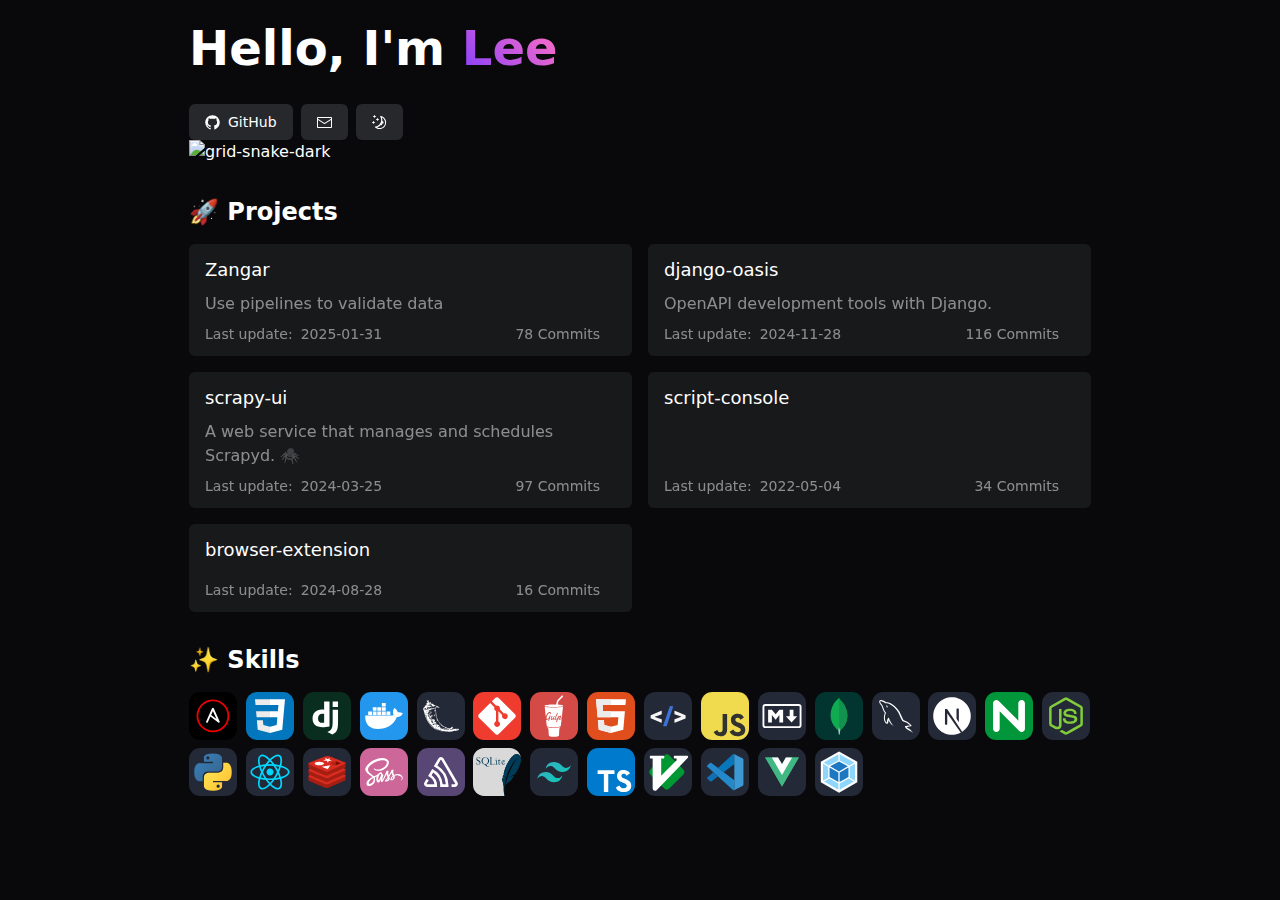
==== commit 36971728: "deploy: 8c988a5c7b6a26d049990d5caab8df71003672fe" ====
--- a/index.html
+++ b/index.html
@@ -1 +1 @@
-<!DOCTYPE html><html lang="en"><head><meta charSet="utf-8"/><meta name="viewport" content="width=device-width, initial-scale=1"/><link rel="preload" as="image" href="https://raw.githubusercontent.com/Dog-Egg/Resources/output/github-contribution-grid-snake.svg"/><link rel="preload" as="image" href="https://raw.githubusercontent.com/Dog-Egg/Resources/output/github-contribution-grid-snake-dark.svg"/><link rel="stylesheet" href="/_next/static/css/96c19b3317c3b62e.css" data-precedence="next"/><link rel="preload" as="script" fetchPriority="low" href="/_next/static/chunks/webpack-fdc975193620105a.js"/><script src="/_next/static/chunks/fd9d1056-51face16839d2cb0.js" async=""></script><script src="/_next/static/chunks/23-37f536bfbc874569.js" async=""></script><script src="/_next/static/chunks/main-app-3097c27ccd919da9.js" async=""></script><script src="/_next/static/chunks/app/layout-89c02274b67fc8ab.js" async=""></script><script src="/_next/static/chunks/0e5ce63c-17aa50ed7a84d632.js" async=""></script><script src="/_next/static/chunks/795-35b7bda00e96c6d9.js" async=""></script><script src="/_next/static/chunks/app/page-d03a570ffb556e21.js" async=""></script><link rel="icon" href="/favicon.png"/><title>oneproject</title><link rel="stylesheet" href="https://cdn.jsdelivr.net/gh/SebastianAigner/twemoji-amazing/twemoji-amazing.css"/><script src="/_next/static/chunks/polyfills-42372ed130431b0a.js" noModule=""></script></head><body><script>!function(){try{var d=document.documentElement,c=d.classList;c.remove('light','dark');var e=localStorage.getItem('theme');if('system'===e||(!e&&false)){var t='(prefers-color-scheme: dark)',m=window.matchMedia(t);if(m.media!==t||m.matches){d.style.colorScheme = 'dark';c.add('dark')}else{d.style.colorScheme = 'light';c.add('light')}}else if(e){c.add(e|| '')}else{c.add('dark')}if(e==='light'||e==='dark'||!e)d.style.colorScheme=e||'dark'}catch(e){}}()</script><main class="container p-6"><h1 class="text-5xl font-extrabold">Hello, I&#x27;m <strong>Lee</strong></h1><div class="mt-8"><a href="https://github.com/Dog-Egg" class="inline-flex items-center justify-center whitespace-nowrap rounded-md text-sm font-medium transition-colors [&amp;+&amp;]:ml-2 bg-gray-400/20 hover:text-white h-9 px-4 py-2 hover:bg-black"><svg width="15" height="15" viewBox="0 0 15 15" fill="none" xmlns="http://www.w3.org/2000/svg" class="mr-2"><path d="M7.49933 0.25C3.49635 0.25 0.25 3.49593 0.25 7.50024C0.25 10.703 2.32715 13.4206 5.2081 14.3797C5.57084 14.446 5.70302 14.2222 5.70302 14.0299C5.70302 13.8576 5.69679 13.4019 5.69323 12.797C3.67661 13.235 3.25112 11.825 3.25112 11.825C2.92132 10.9874 2.44599 10.7644 2.44599 10.7644C1.78773 10.3149 2.49584 10.3238 2.49584 10.3238C3.22353 10.375 3.60629 11.0711 3.60629 11.0711C4.25298 12.1788 5.30335 11.8588 5.71638 11.6732C5.78225 11.205 5.96962 10.8854 6.17658 10.7043C4.56675 10.5209 2.87415 9.89918 2.87415 7.12104C2.87415 6.32925 3.15677 5.68257 3.62053 5.17563C3.54576 4.99226 3.29697 4.25521 3.69174 3.25691C3.69174 3.25691 4.30015 3.06196 5.68522 3.99973C6.26337 3.83906 6.8838 3.75895 7.50022 3.75583C8.1162 3.75895 8.73619 3.83906 9.31523 3.99973C10.6994 3.06196 11.3069 3.25691 11.3069 3.25691C11.7026 4.25521 11.4538 4.99226 11.3795 5.17563C11.8441 5.68257 12.1245 6.32925 12.1245 7.12104C12.1245 9.9063 10.4292 10.5192 8.81452 10.6985C9.07444 10.9224 9.30633 11.3648 9.30633 12.0413C9.30633 13.0102 9.29742 13.7922 9.29742 14.0299C9.29742 14.2239 9.42828 14.4496 9.79591 14.3788C12.6746 13.4179 14.75 10.7025 14.75 7.50024C14.75 3.49593 11.5036 0.25 7.49933 0.25Z" fill="currentColor" fill-rule="evenodd" clip-rule="evenodd"></path></svg>GitHub</a><a href="mailto:294622946@qq.com" class="inline-flex items-center justify-center whitespace-nowrap rounded-md text-sm font-medium transition-colors [&amp;+&amp;]:ml-2 bg-gray-400/20 hover:text-white h-9 px-4 py-2 hover:bg-[#00b0ff]"><svg width="15" height="15" viewBox="0 0 15 15" fill="none" xmlns="http://www.w3.org/2000/svg"><path d="M1 2C0.447715 2 0 2.44772 0 3V12C0 12.5523 0.447715 13 1 13H14C14.5523 13 15 12.5523 15 12V3C15 2.44772 14.5523 2 14 2H1ZM1 3L14 3V3.92494C13.9174 3.92486 13.8338 3.94751 13.7589 3.99505L7.5 7.96703L1.24112 3.99505C1.16621 3.94751 1.0826 3.92486 1 3.92494V3ZM1 4.90797V12H14V4.90797L7.74112 8.87995C7.59394 8.97335 7.40606 8.97335 7.25888 8.87995L1 4.90797Z" fill="currentColor" fill-rule="evenodd" clip-rule="evenodd"></path></svg></a><button class="inline-flex items-center justify-center whitespace-nowrap rounded-md text-sm font-medium transition-colors [&amp;+&amp;]:ml-2 bg-gray-400/20 hover:bg-gray-400/60 hover:text-white h-9 px-4 py-2" type="button" id="radix-:Rd9ukq:" aria-haspopup="menu" aria-expanded="false" data-state="closed"><svg width="15" height="15" viewBox="0 0 15 15" fill="none" xmlns="http://www.w3.org/2000/svg" class="dark:hidden"><path d="M7.5 0C7.77614 0 8 0.223858 8 0.5V2.5C8 2.77614 7.77614 3 7.5 3C7.22386 3 7 2.77614 7 2.5V0.5C7 0.223858 7.22386 0 7.5 0ZM2.1967 2.1967C2.39196 2.00144 2.70854 2.00144 2.90381 2.1967L4.31802 3.61091C4.51328 3.80617 4.51328 4.12276 4.31802 4.31802C4.12276 4.51328 3.80617 4.51328 3.61091 4.31802L2.1967 2.90381C2.00144 2.70854 2.00144 2.39196 2.1967 2.1967ZM0.5 7C0.223858 7 0 7.22386 0 7.5C0 7.77614 0.223858 8 0.5 8H2.5C2.77614 8 3 7.77614 3 7.5C3 7.22386 2.77614 7 2.5 7H0.5ZM2.1967 12.8033C2.00144 12.608 2.00144 12.2915 2.1967 12.0962L3.61091 10.682C3.80617 10.4867 4.12276 10.4867 4.31802 10.682C4.51328 10.8772 4.51328 11.1938 4.31802 11.3891L2.90381 12.8033C2.70854 12.9986 2.39196 12.9986 2.1967 12.8033ZM12.5 7C12.2239 7 12 7.22386 12 7.5C12 7.77614 12.2239 8 12.5 8H14.5C14.7761 8 15 7.77614 15 7.5C15 7.22386 14.7761 7 14.5 7H12.5ZM10.682 4.31802C10.4867 4.12276 10.4867 3.80617 10.682 3.61091L12.0962 2.1967C12.2915 2.00144 12.608 2.00144 12.8033 2.1967C12.9986 2.39196 12.9986 2.70854 12.8033 2.90381L11.3891 4.31802C11.1938 4.51328 10.8772 4.51328 10.682 4.31802ZM8 12.5C8 12.2239 7.77614 12 7.5 12C7.22386 12 7 12.2239 7 12.5V14.5C7 14.7761 7.22386 15 7.5 15C7.77614 15 8 14.7761 8 14.5V12.5ZM10.682 10.682C10.8772 10.4867 11.1938 10.4867 11.3891 10.682L12.8033 12.0962C12.9986 12.2915 12.9986 12.608 12.8033 12.8033C12.608 12.9986 12.2915 12.9986 12.0962 12.8033L10.682 11.3891C10.4867 11.1938 10.4867 10.8772 10.682 10.682ZM5.5 7.5C5.5 6.39543 6.39543 5.5 7.5 5.5C8.60457 5.5 9.5 6.39543 9.5 7.5C9.5 8.60457 8.60457 9.5 7.5 9.5C6.39543 9.5 5.5 8.60457 5.5 7.5ZM7.5 4.5C5.84315 4.5 4.5 5.84315 4.5 7.5C4.5 9.15685 5.84315 10.5 7.5 10.5C9.15685 10.5 10.5 9.15685 10.5 7.5C10.5 5.84315 9.15685 4.5 7.5 4.5Z" fill="currentColor" fill-rule="evenodd" clip-rule="evenodd"></path></svg><svg width="15" height="15" viewBox="0 0 15 15" fill="none" xmlns="http://www.w3.org/2000/svg" class="hidden dark:inline-block"><path d="M2.89998 0.499976C2.89998 0.279062 2.72089 0.0999756 2.49998 0.0999756C2.27906 0.0999756 2.09998 0.279062 2.09998 0.499976V1.09998H1.49998C1.27906 1.09998 1.09998 1.27906 1.09998 1.49998C1.09998 1.72089 1.27906 1.89998 1.49998 1.89998H2.09998V2.49998C2.09998 2.72089 2.27906 2.89998 2.49998 2.89998C2.72089 2.89998 2.89998 2.72089 2.89998 2.49998V1.89998H3.49998C3.72089 1.89998 3.89998 1.72089 3.89998 1.49998C3.89998 1.27906 3.72089 1.09998 3.49998 1.09998H2.89998V0.499976ZM5.89998 3.49998C5.89998 3.27906 5.72089 3.09998 5.49998 3.09998C5.27906 3.09998 5.09998 3.27906 5.09998 3.49998V4.09998H4.49998C4.27906 4.09998 4.09998 4.27906 4.09998 4.49998C4.09998 4.72089 4.27906 4.89998 4.49998 4.89998H5.09998V5.49998C5.09998 5.72089 5.27906 5.89998 5.49998 5.89998C5.72089 5.89998 5.89998 5.72089 5.89998 5.49998V4.89998H6.49998C6.72089 4.89998 6.89998 4.72089 6.89998 4.49998C6.89998 4.27906 6.72089 4.09998 6.49998 4.09998H5.89998V3.49998ZM1.89998 6.49998C1.89998 6.27906 1.72089 6.09998 1.49998 6.09998C1.27906 6.09998 1.09998 6.27906 1.09998 6.49998V7.09998H0.499976C0.279062 7.09998 0.0999756 7.27906 0.0999756 7.49998C0.0999756 7.72089 0.279062 7.89998 0.499976 7.89998H1.09998V8.49998C1.09998 8.72089 1.27906 8.89997 1.49998 8.89997C1.72089 8.89997 1.89998 8.72089 1.89998 8.49998V7.89998H2.49998C2.72089 7.89998 2.89998 7.72089 2.89998 7.49998C2.89998 7.27906 2.72089 7.09998 2.49998 7.09998H1.89998V6.49998ZM8.54406 0.98184L8.24618 0.941586C8.03275 0.917676 7.90692 1.1655 8.02936 1.34194C8.17013 1.54479 8.29981 1.75592 8.41754 1.97445C8.91878 2.90485 9.20322 3.96932 9.20322 5.10022C9.20322 8.37201 6.82247 11.0878 3.69887 11.6097C3.45736 11.65 3.20988 11.6772 2.96008 11.6906C2.74563 11.702 2.62729 11.9535 2.77721 12.1072C2.84551 12.1773 2.91535 12.2458 2.98667 12.3128L3.05883 12.3795L3.31883 12.6045L3.50684 12.7532L3.62796 12.8433L3.81491 12.9742L3.99079 13.089C4.11175 13.1651 4.23536 13.2375 4.36157 13.3059L4.62496 13.4412L4.88553 13.5607L5.18837 13.6828L5.43169 13.7686C5.56564 13.8128 5.70149 13.8529 5.83857 13.8885C5.94262 13.9155 6.04767 13.9401 6.15405 13.9622C6.27993 13.9883 6.40713 14.0109 6.53544 14.0298L6.85241 14.0685L7.11934 14.0892C7.24637 14.0965 7.37436 14.1002 7.50322 14.1002C11.1483 14.1002 14.1032 11.1453 14.1032 7.50023C14.1032 7.25044 14.0893 7.00389 14.0623 6.76131L14.0255 6.48407C13.991 6.26083 13.9453 6.04129 13.8891 5.82642C13.8213 5.56709 13.7382 5.31398 13.6409 5.06881L13.5279 4.80132L13.4507 4.63542L13.3766 4.48666C13.2178 4.17773 13.0353 3.88295 12.8312 3.60423L12.6782 3.40352L12.4793 3.16432L12.3157 2.98361L12.1961 2.85951L12.0355 2.70246L11.8134 2.50184L11.4925 2.24191L11.2483 2.06498L10.9562 1.87446L10.6346 1.68894L10.3073 1.52378L10.1938 1.47176L9.95488 1.3706L9.67791 1.2669L9.42566 1.1846L9.10075 1.09489L8.83599 1.03486L8.54406 0.98184ZM10.4032 5.30023C10.4032 4.27588 10.2002 3.29829 9.83244 2.40604C11.7623 3.28995 13.1032 5.23862 13.1032 7.50023C13.1032 10.593 10.596 13.1002 7.50322 13.1002C6.63646 13.1002 5.81597 12.9036 5.08355 12.5522C6.5419 12.0941 7.81081 11.2082 8.74322 10.0416C8.87963 10.2284 9.10028 10.3497 9.34928 10.3497C9.76349 10.3497 10.0993 10.0139 10.0993 9.59971C10.0993 9.24256 9.84965 8.94373 9.51535 8.86816C9.57741 8.75165 9.63653 8.63334 9.6926 8.51332C9.88358 8.63163 10.1088 8.69993 10.35 8.69993C11.0403 8.69993 11.6 8.14028 11.6 7.44993C11.6 6.75976 11.0406 6.20024 10.3505 6.19993C10.3853 5.90487 10.4032 5.60464 10.4032 5.30023Z" fill="currentColor" fill-rule="evenodd" clip-rule="evenodd"></path></svg></button></div><img class="block dark:hidden" src="https://raw.githubusercontent.com/Dog-Egg/Resources/output/github-contribution-grid-snake.svg" alt="grid-snake"/><img class="hidden dark:block" src="https://raw.githubusercontent.com/Dog-Egg/Resources/output/github-contribution-grid-snake-dark.svg" alt="grid-snake-dark"/><div><h2 class="mb-4 mt-8 text-2xl font-semibold">🚀 Projects</h2><div class="grid grid-cols-1 gap-4 sm:grid-cols-2"><a class="rounded-md bg-gray-400/10 px-4 py-3 text-current transition-colors hover:bg-gray-400/20" href="https://dog-egg.github.io/Zangar/" target="_blank"><div class="flex h-full items-center justify-between"><div class="flex h-full grow flex-col"><div class="text-lg">Zangar</div><div class="mt-2 text-base opacity-50">Use pipelines to validate data</div><div class="mt-auto opacity-50"><div class="mt-2 flex text-xs lg:text-sm"><span><span class="mr-2">Last update:</span><!--$!--><template data-dgst="BAILOUT_TO_CLIENT_SIDE_RENDERING"></template><!--/$--></span><span class="ml-auto flex items-center">74<!-- --> Commits</span></div></div></div><div class="ml-4"><i class="twa twa-3x twa-regional-indicator-symbol-letter-z"></i></div></div></a><a class="rounded-md bg-gray-400/10 px-4 py-3 text-current transition-colors hover:bg-gray-400/20" href="https://dog-egg.github.io/django-oasis/" target="_blank"><div class="flex h-full items-center justify-between"><div class="flex h-full grow flex-col"><div class="text-lg">django-oasis</div><div class="mt-2 text-base opacity-50">OpenAPI development tools with Django.</div><div class="mt-auto opacity-50"><div class="mt-2 flex text-xs lg:text-sm"><span><span class="mr-2">Last update:</span><!--$!--><template data-dgst="BAILOUT_TO_CLIENT_SIDE_RENDERING"></template><!--/$--></span><span class="ml-auto flex items-center">116<!-- --> Commits</span></div></div></div><div class="ml-4"><i class="twa twa-3x twa-desert-island"></i></div></div></a><a class="rounded-md bg-gray-400/10 px-4 py-3 text-current transition-colors hover:bg-gray-400/20" href="https://github.com/Dog-Egg/scrapy-ui" target="_blank"><div class="flex h-full items-center justify-between"><div class="flex h-full grow flex-col"><div class="text-lg">scrapy-ui</div><div class="mt-2 text-base opacity-50">A web service that manages and schedules Scrapyd. 🕷️</div><div class="mt-auto opacity-50"><div class="mt-2 flex text-xs lg:text-sm"><span><span class="mr-2">Last update:</span><!--$!--><template data-dgst="BAILOUT_TO_CLIENT_SIDE_RENDERING"></template><!--/$--></span><span class="ml-auto flex items-center">97<!-- --> Commits</span></div></div></div><div class="ml-4"><i class="twa twa-3x twa-spider-web"></i></div></div></a><a class="rounded-md bg-gray-400/10 px-4 py-3 text-current transition-colors hover:bg-gray-400/20" href="https://github.com/Dog-Egg/script-console" target="_blank"><div class="flex h-full items-center justify-between"><div class="flex h-full grow flex-col"><div class="text-lg">script-console</div><div class="mt-2 text-base opacity-50"></div><div class="mt-auto opacity-50"><div class="mt-2 flex text-xs lg:text-sm"><span><span class="mr-2">Last update:</span><!--$!--><template data-dgst="BAILOUT_TO_CLIENT_SIDE_RENDERING"></template><!--/$--></span><span class="ml-auto flex items-center">34<!-- --> Commits</span></div></div></div><div class="ml-4"><i class="twa twa-3x twa-regional-indicator-symbol-letter-s"></i></div></div></a><a class="rounded-md bg-gray-400/10 px-4 py-3 text-current transition-colors hover:bg-gray-400/20" href="https://github.com/Dog-Egg/browser-extension" target="_blank"><div class="flex h-full items-center justify-between"><div class="flex h-full grow flex-col"><div class="text-lg">browser-extension</div><div class="mt-2 text-base opacity-50"></div><div class="mt-auto opacity-50"><div class="mt-2 flex text-xs lg:text-sm"><span><span class="mr-2">Last update:</span><!--$!--><template data-dgst="BAILOUT_TO_CLIENT_SIDE_RENDERING"></template><!--/$--></span><span class="ml-auto flex items-center">16<!-- --> Commits</span></div></div></div><div class="ml-4"><i class="twa twa-3x twa-regional-indicator-symbol-letter-b"></i></div></div></a></div></div><div><h2 class="mb-4 mt-8 text-2xl font-semibold">✨ Skills</h2><div class="grid grid-cols-10 gap-2 md:grid-cols-12 lg:grid-cols-16"><a class="transition duration-100 ease-in-out hover:scale-110 focus:scale-110" href="https://www.ansible.com/" target="_blank" title="ansible"><svg xmlns="http://www.w3.org/2000/svg" fill="none" viewBox="0 0 256 256" class="max-h-12 max-w-12 dark:hidden"><rect width="256" height="256" fill="#000" rx="60"></rect><path fill="#fff" d="M96.038 163.876a4.8 4.8 0 0 1-2.016-.438 4.914 4.914 0 0 1-2.461-6.498l15.895-35.247.065-.138 15.495-34.364a5.11 5.11 0 0 1 4.483-2.655 5.11 5.11 0 0 1 4.483 2.655l31.461 69.749a4.915 4.915 0 0 1-1.408 5.861 4.92 4.92 0 0 1-6.027.092l-42.084-31.63-13.403 29.717a4.92 4.92 0 0 1-4.483 2.896m22.033-41.799 28.538 21.453-19.11-42.36z"></path><path fill="#E00" d="M127.499 215a87.495 87.495 0 0 1-80.838-54.015A87.5 87.5 0 1 1 215 127.498 87.596 87.596 0 0 1 127.499 215m0-165.168a77.669 77.669 0 1 0 77.67 77.666 77.76 77.76 0 0 0-77.67-77.667"></path></svg><svg xmlns="http://www.w3.org/2000/svg" fill="none" viewBox="0 0 256 256" class="hidden max-h-12 max-w-12 dark:block"><rect width="256" height="256" fill="#000" rx="60"></rect><path fill="#fff" d="M96.038 163.876a4.8 4.8 0 0 1-2.016-.438 4.914 4.914 0 0 1-2.461-6.498l15.895-35.247.065-.138 15.495-34.364a5.11 5.11 0 0 1 4.483-2.655 5.11 5.11 0 0 1 4.483 2.655l31.461 69.749a4.915 4.915 0 0 1-1.408 5.861 4.92 4.92 0 0 1-6.027.092l-42.084-31.63-13.403 29.717a4.92 4.92 0 0 1-4.483 2.896m22.033-41.799 28.538 21.453-19.11-42.36z"></path><path fill="#E00" d="M127.499 215a87.495 87.495 0 0 1-80.838-54.015A87.5 87.5 0 1 1 215 127.498 87.596 87.596 0 0 1 127.499 215m0-165.168a77.669 77.669 0 1 0 77.67 77.666 77.76 77.76 0 0 0-77.67-77.667"></path></svg></a><a class="transition duration-100 ease-in-out hover:scale-110 focus:scale-110" href="https://developer.mozilla.org/zh-CN/docs/Web/CSS" target="_blank" title="css"><svg xmlns="http://www.w3.org/2000/svg" fill="none" viewBox="0 0 256 256" class="max-h-12 max-w-12 dark:hidden"><rect width="256" height="256" fill="#0277BD" rx="60"></rect><path fill="#EBEBEB" d="m53.753 102.651 2.862 31.942h71.481v-31.942zM128.095 38H48l2.904 31.942h77.191zM128.095 218.841v-33.233l-.14.037-35.574-9.605-2.274-25.476H58.042l4.475 50.154 65.431 18.164z"></path><path fill="#fff" d="m167.318 134.593-3.708 41.426-35.625 9.616v33.231l65.483-18.148.48-5.397 7.506-84.092.779-8.578L208 38h-80.015v31.942h45.009l-2.906 32.709h-42.103v31.942z"></path></svg><svg xmlns="http://www.w3.org/2000/svg" fill="none" viewBox="0 0 256 256" class="hidden max-h-12 max-w-12 dark:block"><rect width="256" height="256" fill="#0277BD" rx="60"></rect><path fill="#EBEBEB" d="m53.753 102.651 2.862 31.942h71.481v-31.942zM128.095 38H48l2.904 31.942h77.191zM128.095 218.841v-33.233l-.14.037-35.574-9.605-2.274-25.476H58.042l4.475 50.154 65.431 18.164z"></path><path fill="#fff" d="m167.318 134.593-3.708 41.426-35.625 9.616v33.231l65.483-18.148.48-5.397 7.506-84.092.779-8.578L208 38h-80.015v31.942h45.009l-2.906 32.709h-42.103v31.942z"></path></svg></a><a class="transition duration-100 ease-in-out hover:scale-110 focus:scale-110" href="https://www.djangoproject.com/" target="_blank" title="django"><svg xmlns="http://www.w3.org/2000/svg" fill="none" viewBox="0 0 256 256" class="max-h-12 max-w-12 dark:hidden"><rect width="256" height="256" fill="#092E20" rx="60"></rect><path fill="#fff" d="M112.689 51h28.615v132.45c-14.679 2.787-25.456 3.902-37.161 3.902C69.209 187.351 51 171.559 51 141.271c0-29.173 19.325-48.124 49.24-48.124 4.645 0 8.175.37 12.449 1.485zm0 66.671c-3.344-1.113-6.131-1.485-9.661-1.485-14.493 0-22.856 8.919-22.856 24.526 0 15.238 7.991 23.599 22.67 23.599 3.157 0 5.76-.186 9.847-.742z"></path><path fill="#fff" d="M186.826 95.19v66.332c0 22.856-1.672 33.818-6.689 43.295-4.646 9.106-10.778 14.865-23.413 21.183l-26.571-12.636c12.635-5.945 18.767-11.146 22.668-19.139 4.089-8.175 5.391-17.652 5.391-42.55V95.189zm-28.614-44.038h28.614V80.51h-28.614z"></path></svg><svg xmlns="http://www.w3.org/2000/svg" fill="none" viewBox="0 0 256 256" class="hidden max-h-12 max-w-12 dark:block"><rect width="256" height="256" fill="#092E20" rx="60"></rect><path fill="#fff" d="M112.689 51h28.615v132.45c-14.679 2.787-25.456 3.902-37.161 3.902C69.209 187.351 51 171.559 51 141.271c0-29.173 19.325-48.124 49.24-48.124 4.645 0 8.175.37 12.449 1.485zm0 66.671c-3.344-1.113-6.131-1.485-9.661-1.485-14.493 0-22.856 8.919-22.856 24.526 0 15.238 7.991 23.599 22.67 23.599 3.157 0 5.76-.186 9.847-.742z"></path><path fill="#fff" d="M186.826 95.19v66.332c0 22.856-1.672 33.818-6.689 43.295-4.646 9.106-10.778 14.865-23.413 21.183l-26.571-12.636c12.635-5.945 18.767-11.146 22.668-19.139 4.089-8.175 5.391-17.652 5.391-42.55V95.189zm-28.614-44.038h28.614V80.51h-28.614z"></path></svg></a><a class="transition duration-100 ease-in-out hover:scale-110 focus:scale-110" href="https://www.docker.com/" target="_blank" title="docker"><svg xmlns="http://www.w3.org/2000/svg" fill="none" viewBox="0 0 256 256" class="max-h-12 max-w-12 dark:hidden"><rect width="256" height="256" fill="#2396ED" rx="60"></rect><path fill="#fff" d="M141.187 122.123h20.717v-18.744h-20.717zm-24.662 0h20.716v-18.744h-20.716zm-24.17 0h20.717v-18.744H92.355zm-24.17 0H88.41v-18.744H68.186zm-24.662 0H64.24v-18.744H43.523zm24.663-22.69h20.223V80.69H68.186zm24.17 0h20.716V80.69H92.355zm24.169 0h20.716V80.69h-20.716zm0-22.69h20.716V58h-20.716zM228 113.739s-8.879-8.386-27.129-5.426c-1.973-14.305-17.264-22.69-17.264-22.69s-14.304 17.264-3.946 36.501c-2.959 1.48-7.892 3.453-15.291 3.453H28.726c-2.467 9.372-2.467 71.521 65.602 71.521 48.832 0 85.333-22.689 102.597-64.123C222.574 134.948 228 113.738 228 113.738"></path></svg><svg xmlns="http://www.w3.org/2000/svg" fill="none" viewBox="0 0 256 256" class="hidden max-h-12 max-w-12 dark:block"><rect width="256" height="256" fill="#2396ED" rx="60"></rect><path fill="#fff" d="M141.187 122.123h20.717v-18.744h-20.717zm-24.662 0h20.716v-18.744h-20.716zm-24.17 0h20.717v-18.744H92.355zm-24.17 0H88.41v-18.744H68.186zm-24.662 0H64.24v-18.744H43.523zm24.663-22.69h20.223V80.69H68.186zm24.17 0h20.716V80.69H92.355zm24.169 0h20.716V80.69h-20.716zm0-22.69h20.716V58h-20.716zM228 113.739s-8.879-8.386-27.129-5.426c-1.973-14.305-17.264-22.69-17.264-22.69s-14.304 17.264-3.946 36.501c-2.959 1.48-7.892 3.453-15.291 3.453H28.726c-2.467 9.372-2.467 71.521 65.602 71.521 48.832 0 85.333-22.689 102.597-64.123C222.574 134.948 228 113.738 228 113.738"></path></svg></a><a class="transition duration-100 ease-in-out hover:scale-110 focus:scale-110" href="https://flask.palletsprojects.com/" target="_blank" title="flask"><svg xmlns="http://www.w3.org/2000/svg" fill="none" viewBox="0 0 256 256" class="max-h-12 max-w-12 dark:hidden"><rect width="256" height="256" fill="#F4F2ED" rx="60"></rect><path fill="#000" d="M89.778 193.926c-7.238-5.693-14.96-11.151-20.235-18.837-11.102-13.554-19.65-29.247-25.494-45.737-3.532-10.724-4.741-22.22-9.295-32.53-4.763-7.487.817-15.671 9.018-18.051 3.651-.701 10.072-4.145 2.322-1.684-6.948 5.098-7.62-4.627-.496-5.243 4.862-.646 6.652-4.627 4.99-8.21-5.22-3.404 12.656-7.145 3.662-12.223-9.37-10.11 13.106-12.055 7.56-.575-1.327 8.829 15.706-1.618 11.754 8.577 4.017 4.896 15.042 1.114 14.768 7.983 5.852.402 7.86 5.325 13.353 5.703 5.693 2.571 16.013 4.597 17.95 11.012-5.648 4.472-18.726-9.236-19.355 3.141 1.706 18.285 1.272 37.121 7.962 54.533 3.164 10.543 10.835 18.843 17.762 27.054 6.629 8.042 15.607 13.704 24.758 18.471 8.028 3.786 16.682 6.297 25.431 7.872 3.548-2.714 9.813-12.804 15.349-8.549.262 4.781-10.987 9.994-.53 9.465 6.141-1.852 10.4 4.75 15.457-1.205 4.659 5.518 19.364-3.526 16.049 7.754-4.482 2.892-11.02 1.144-15.509 5.122-7.403-3.697-13.296 3.309-21.491 2.423-9.101 1.63-18.36 2.288-27.587 2.302-15.137-1.196-30.595-1.7-44.995-6.97-8.112-2.357-16.029-6.977-23.158-11.598m12.784 5.539c7.921 3.426 15.667 7.036 24.348 8.125 13.773 1.916 27.996 4.862 41.818 2.175-6.256-2.825-12.723 1.1-18.956-2.02-7.474 1.608-15.496-.41-23.094-1.404-8.642-3.849-17.967-6.495-26.059-11.492-10.112-3.693 5.229 4.737 7.96 5.419 6.321 3.588-6.951-1.839-8.822-3.33-5.294-2.97-5.969-2.349-.524.667 1.096.641 2.18 1.314 3.329 1.86m-15.073-10.652c7.676 2.844-.034-5.397-3.551-4.919-1.559-2.703-5.954-4.411-2.853-5.864-5.578 1.937-5.843-7.363-8.465-6.034-5.9-1.863-2.296-8.464-9.325-12.517-.642-4.271-6.983-7.975-9.006-14.417-.893-3.298-7.164-12.77-3.312-3.955 3.28 8.486 9.051 15.753 13.854 23.011 3.73 6.911 8.133 14.134 14.925 18.446 2.29 2.196 4.5 5.561 7.733 6.249m-22.113-24.278c.268-1.159 1.404 2.509 0 0m31.306 27.687c1.7-.761-2.445-.959 0 0m4.167 1.52c-.432-2.099-1.903 1.173 0 0m5.215 2.175c2.483-2.364-3.827-1.49 0 0m8.94 4.983c1.509-2.231-4.83-.842 0 0m-17.166-11.967c3.856-2.495-4.982-.034 0 0m3.912 1.951c-.109-1.319-1.394.591 0 0m19.556 12.206c3.143 1.984 18.357 4.348 8.831.813-1.594.336-17.665-4.545-8.831-.813m-31.045-24.179c-.306-1.323-4.88-1.46 0 0m9.104 5.306c2.369-1.652-4.918-1.275 0 0m7.657 4.695c3.4-1.282-5.515-1.288 0 0m-20.466-14.035c3.69 2.829 14.877.362 5.65-1.689-4.2-2.239-13.666-3.771-7.214 1.35zm25.653 15.656c1.536-2.618-6.444-1.495 0 0m-7.795-6.195c9.02 2.552-7.585-5.704-2.226-.939l1.188.538zm15.628 9.033c8.543.082-7.716-1.178 0 0m-36.773-23.437c-.333-1.591-2.108.134 0 0m51.223 31.543c.228-2.874-2.787 2.138 0 0m-36.644-22.615c-.517-1.513-2.67-.062 0 0m-13.768-9.926c4.904-.295-6.715-2.161 0 0m-16.31-10.543c-.61-2.351-5.337-4.226 0 0m42.818 27.174c-.899-1.025-.423.224 0 0m26.651 16.355c-.085-1.566-1.451.592 0 0m-29.01-18.791c.48-2.017-4.182-.611 0 0m-19.855-12.583c3.649-.391-5.845-2.467 0 0m33.586 20.87c5.686-2.253-5.541-1.1 0 0m-17.47-11.859c6.553.845-7.797-4.457-1.438-.475zm22.774 14.003c6.118-3.658 4.101 8.564 10.38 1.032 6.193-4.522-5.349 5.591 2.284.807 5.52-3.692 13.673 1.75 18.824 3.525 3.704-.182 7.304 3.203 11.102 1.144 7.309-1.969-14.294-2.92-8.631-6.413-6.689 1.946-11.63-2.321-14.921-6.605-7.503-1.733-16.177-5.568-19.921-12.207-1.527-2.493 2.205.351-1.318-3.724-4.521-4.021-6.778-8.585-9.813-13.473-3.626-1.934-4.048-7.627-4.414-.191.028-4.693-4.378-7.852-5.453-6.539-.019-4.519 4.715-2.254 1.401-5.598-.713-4.684-3.062-9.566-3.768-14.855-1.097-2.549-.155-8.009-3.744-2.238-1.308 6.1-.434-7.495 1.599-3.012 2.67-4.575-.958-4.037-1.106-3.402 1.738-3.859 1.1-9.334-.454-7.246.926-4.091 1.464-15.055-1.387-13.112 1.728-4.278 3.277-19.575-4.224-13.743-3.04.043-8.303 1.104-10.792 2.341 7.802 4.3-.784 1.553-3.96.87-.414 3.98-3.56 2.258-7.49 2.297 6.277.777-3.056 6.42-6.657 4.228-4.677 2.235 4.036 7.814.093 9.539.485 2.601-7.164-.939-6.563 5.067-4.54-1.91-.625 7.124 1.646 4.069 7.722 2.09 5.436 6.854 5.633 11.38-1.259 2.638-6.212-6.199-1.104-5.789-4.03-6.547-4.458-2.367-7.807.675-.779.22 8.543 4.327 2.693 6.358 5.146.794 5.293 5.297 6.34 8.147 3.094 3.222 2.46-3.557 6.162.314-2.342-3.449-12.406-9.719-4.303-7.708-.043-3.472-1.466-6.271 1.017-6.203 2.458-4.452-2.575 10.977 2.966 5.319 1.534-.67 1.914-4.458 4.672.357 4.004 3.94 1.446 6.795-4.203 3.187 1.01 3.429 7.557 4.654 6.327 10.016 1.304 4.715 3.129 2.979 4.719 2.706 1.248 4.582 1.956 1.213 2.015-.968 5.713 1.223 4.375 4.6 6.162 6.959 3.936 1.777-5.634-12.044 1.124-4.156 7.11 6.42 2.666 9.1-3.714 8.071 4.038-.326 5.34 5.46 10.392 5.257 4.606 2.191 7.725 10.608-.215 7.104-2.754-2.483-12.5-5.546-4.54-.823 7.352 3.404 13.191 5.441 20.282 9.714 5.074 3.623 7.266 7.772 9.19 8.593-4.265 2.037-12.853-1.626-6.476-2.749-3.977-.724-8.451-2.736-4.641 2.22 3.239 2.705 11.477 2.418 12.954 2.724-1.252 2.759-3.4 2.978.051 3.192-3.85 2.052 1.234 2.369 1.591 3.542m-7.873-22.234c-2.343-2.45-2.948-7.039-.416-3.046 1.298.521 4.16 7.498.416 3.046m25.641 16.287c1.461-.095.042 1.11 0 0m-29.34-22.294c-.09-3.704.847 2.856 0 0m-2.548-3.429c-2.947-5.693 3.714 1.612 0 0m-30.883-21.315c1.731-.462.852 2.961 0 0m24.579 13.322c1.063-3.992 1.249 3.35 0 0m-17.364-12.073c-1.224-2.203 2.56 2.066 0 0m14.902 4.777c-2.792-6.255 1.976-3.417.617 1.025zm-25.699-17.139c-1.248-2.051-3.312-8.072-2.648-9.91.602 2.993 6.366 12.881 2.828 4.096-3.91-7.364 4.673 2.391 5.556 4.227.411 1.828-2.412-.499-.5 3.786-3.488-4.878-2.059 2.694-5.236-2.199m-7.942-5.472c.327-4.771 1.818 3.271 0 0m3.573 1.229c1.704-3.6 2.89 5.02 0 0m-8.594-6.648c-2.957-2.938-5.097-5.646.138-1.823 2.017.079-4.481-6.16.486-1.981 5.223.952 2.58 8.564-.624 3.804m4.514-.118c1.717-1.701.912 1.676 0 0m2.778.891c-2.604-4.88 3.16 2.046 0 0m-5.522-5.277c-8.596-7.65 10.801 4 1.404 1.418zm24.629 14.31c-3.72-2.23-.986-15.702.282-6.488 3.617-1.17-.2 4.758 2.498 4.703-.425 3.74-1.632 5.085-2.78 1.785m9.109 5.384c.365-4.06.768 2.776 0 0m-1.582-1.564c.41-1.734.042 2.043 0 0m-30.47-20.644c-5.522-7.619 16.05 7.707 3.537 1.933-1.307-.342-2.88-.464-3.537-1.933m17.542 9.301c-.522-6.415 1.167 1.063 0 0m13.319 8.544c1.03-3.655.077 2.417 0 0m-30.015-20.753c3.282-.702 13.602 5.765 4.125 1.847-1.053-1.165-3.298-.636-4.125-1.847m28.185 14.048c.35-6.56 1.959-3.919.012.939zm-25.742-16.33c1.338-1.962-3.55-8.87.705-2.478 1.838 1.461 5.322 2.447 2.246 3.062 4.838 4.268-1.18 1.156-2.95-.584m24.348 14.281c.924-7.473.815 4.378 0 0m-27.14-21.183c1.02-.437.539 1.361 0 0m6.35 3.78c1.635-3.43 3.015 3.825 0 0m17.914 9.965c-.017-1.317.338 1.916 0 0m-1.037-2.297c-2.487-6.134 2.313 3.248 0 0m-1.527-4.022c-.417-2.535 1.418 3.184 0 0m2.485-4.039c-1.707-3.007 2.154-13.25 2.585-6.897-1.8 4.95-.52 7.719.737 1.08 2.32-5.226-.501 10.311-3.322 5.817m2.553-15.234c.744-.913.165 1.1 0 0m-4.264 84.022c-1.011-.883.127.562 0 0m8.784 4.444c4.886 1.253 4.861-.761.445-1.359-2.375-2.21-9.87-4.553-3.162-.274.445 1.125 1.848 1.099 2.717 1.633m-17.348-11.523c2.692 2.007 10.14 5.689 3.835.764 2.125-2.47-4.069-3.784-2.014-5.436-5.227-3.198-4.123-2.914-.462-2.813-6.28-2.808.907-2.598.569-4.036-2.422-.479-12.03-4.271-6.378.311-5.746-2.929-1.37 1.092-3.106.667-5.875-1.603 5.233 4.474-.933 2.966 3.37 2.671 9.073 6.842 1.425 2.827-1.008 1.45 5.473 3.649 7.064 4.75m9.187 5.278c11.171 3.599-5.477-4.398 0 0m47.029 28.49c.144-2.216-1.526 1.891 0 0m4.834 2.035c2.577-2.498.105 3.978 4.271-.612.045-3.285-.129-5.226-4.787-1.235-1.284.712-1.857 3.74.516 1.847m-76.73-48.188c-.792-3.112-5.548-3.096 0 0m5.161 3.382c-1.916-3.178-6.839-2.877 0 0m29.364 17.709c2.867 2.546 13.168 1.868 3.483.313-1.435-2.121-9.109-1.61-3.483-.313m40.367 24.929c4.412-3.702-4.276 1.652 0 0m9.176 6.306c.028-1.188-1.901.521 0 0m.015-1.663c4.886-5.177-4.735.306 0 0m-96.778-61.292c-4.165-5.942-2.59-8.613-6.605-13.464-.76-3.71-6.89-12.13-3.17-3.21 3.406 5.216 4.419 13.293 9.775 16.674m95.245 59.646c8.989-5.81-3.69-2.531 0 0m6.862 2.689c4.502-3.866-2.847-.809 0 0m-90.942-58.274c1.288-1.917-3.328-.246 0 0m89.509 56.438c4.359-2.81-1.004-2.379-.79.259zM96.725 164.76c-.15-1.898-2.301.161 0 0m3.656 2.103c-1.162-2.349-1.786.369 0 0m62.491 37.08c5.584-4.028-3.385-.771-1.172.763zm-2.138-1.033c4.549-3.812-4.803 1.689 0 0m10.925 7.275c3.054-2.045-3.711-.662 0 0m-102.49-65.962c4.095.918 16.361 10.083 9.125.634-3.707-1.097-1.484-10.157-5.264-8.553 2.537 4.239 2.087 6.043-3.24 3.371-6.696-3.269-3.763 1.619-2.455 2.967-1.783.405 2.36 1.547 1.835 1.581m-18.651-14.73c.733-3.031-6.749-16.677-3.533-6.837 1.16 2.061 1.043 5.967 3.533 6.837m34.234 21.106c-2.108-1.763-.1-.249 0 0m5.192 1.209c-.003-3.212-5.739-1.304 0 0m44.987 28.36c-.858-2.194-3.392-.051 0 0m2.16 1.578c-.319-1.228-1.246.237 0 0m17.831 11.231c1.715-1.267-2.14-.161 0 0m-95.087-61.105c4.905-1.9-5.256-1.355 0 0m71.135 44.816c-.054-3.176-3.127.787 0 0m-73.073-49.333c3.15-1.064-2.915-.701 0 0m9.145 4.431c-.057-1.044-.967.395 0 0m111.551 68.404c4.052-.821 13.285 2.062 14.778-1.074-4.921-.12-17.024-3.472-17.597.8l1.078.169zM69.949 132.518c.07-3.218-2.51-.12 0 0m-24.046-16.68c-1.093-6.132-4.154-.928 0 0m5.734 1.441c.07-1.969-5.249-1.772 0 0m3.277 1.609c-.948-.767-.742.97 0 0m20.619 13.227c.97-.891-2.299-.66 0 0M52.73 115.259c-.554-4.631-6.641-.694 0 0m-11.756-7.628c-.167-2.138-1.146.806 0 0m1.749-1.321c-.286-2.534-1.502.322 0 0m9.662 5.767c4.085-1.605-7.442-3.319-.835-.303zm129.308 79.872c2.615-2.397-3.323-.741 0 0m15.622 8.098c1.048-3.1-2.639.408 0 0M53.373 107.013c.43-2.998-3.24.595 0 0m-13.746-9.21c-.739-4.233-.638-11.664 6.425-9.153-9.428 1.872 6.526 11.719 4.511 3.945 3.965.194 7.756-2.343 5.675 1.507 7.811-.863 13.227-7.636 20.772-6.687 5.877-.778 12.303-1.368 18.636-3.733 5.207-.376 10.22-5.982 7.366-9.305-7.101-.6-14.535.288-22.384 1.848-8.697 1.808-16.597 5.243-25.373 6.718-8.554 1.149 1.72 3.165-.73 3.615-4.463 1.548 5.323 2.593-.578 4.225-3.645-.693-7.439-1.945-5.882-5.786-8.194 1.063-15.393 4.464-8.92 12.802zM59.37 87.748c1.921-7.078 10.293 5.823 3.15.94-.854-.639-2.257-1.16-3.15-.94m.374-3.432c2.773-2.065 1.474 1.158 0 0m3.52.056c.251-3.256 8.06 1.724 1.288 1.173zm4.817-1.936c1.759-2.055.505 1.828 0 0m1.232-.825c2.928-3.519 16.584-2.246 6.589-.343-2.68-2.017-4.733 1.189-6.59.343m17.821-2.747c-.445-9.612 8.854 3.415 0 0m5.057-.028c1.849-4.844 7.174-1.944.855-.973.138.515-.185 2.5-.855.973m-40.812 25.691c5.524-3.383-5.864-2.935 0 0m4.084 1.134c1.937-2.059-4.208-.835 0 0m-12.034-8.54c3.156-2.425-3.735-.922 0 0m163.107 102.04c.092-2.813-2.412 1.267 0 0m-16.573-11.311c.471-3.238-2.13.283 0 0m21.131 12.401c4.413.015 13.371-1.37 3.769-1.366-1.507.235-8.779.185-3.769 1.366M59.056 103.676c3.571-.245 5.588-3.94-.69-3.727-9.731-1.007 8.584 3.332-1.25 2.091-1.32.875 1.863 1.878 1.94 1.636m3.145 1.592c-.373-2.293-1.104 1.219 0 0m3.731-9.949c1.55-1.922-2.144-.514 0 0M54.055 75.465c6.374-2.168 15.09-4.605 18.1 1.068-3.063-3.687-1.236-7.316 1.656-1.926 4.091 5.454 6.139-2.48 3.478-4.31 3.032 3.768 6.48 5.548 2.03.239 4.837-5.818-9.683.761-12.983.695-1.588.713-16.394 3.776-12.281 4.234m3.735-7.154c3.635-2.744 12.573 1.632 6.838-2.727-.561-.495-12.56 3.305-6.838 2.727m13.253.547c4.254.109-1.835-5.715 3.234-3.076-.832-2.72-5.902-3.23-8.38-4.316-1.403 2.486 2.853 7.425 5.146 7.392m-10.929-12.03c1.472-1.995-2.58 1.011 0 0m5.417 1.296c6.856-.909-1.748-2.952-1.382-.073zm-10.114-7.913c-4.828-6.302 9.078 1.059 4.174-5.54-4.128-3.286-8.095 3.7-4.174 5.54m61.952 33.369c2.214-3.925-9.141-5.29-1.492-1.391.705.235.545 1.662 1.492 1.39"></path></svg><svg xmlns="http://www.w3.org/2000/svg" fill="none" viewBox="0 0 256 256" class="hidden max-h-12 max-w-12 dark:block"><rect width="256" height="256" fill="#242938" rx="60"></rect><path fill="#fff" d="M89.778 193.926c-7.238-5.693-14.96-11.151-20.235-18.837-11.102-13.554-19.65-29.247-25.494-45.737-3.532-10.724-4.741-22.22-9.295-32.53-4.763-7.487.817-15.671 9.018-18.051 3.651-.701 10.072-4.145 2.322-1.684-6.948 5.098-7.62-4.627-.496-5.243 4.862-.646 6.652-4.627 4.99-8.21-5.22-3.404 12.656-7.145 3.662-12.223-9.37-10.11 13.106-12.055 7.56-.575-1.327 8.829 15.706-1.618 11.754 8.577 4.017 4.896 15.042 1.114 14.768 7.983 5.852.402 7.86 5.325 13.353 5.703 5.693 2.571 16.013 4.597 17.95 11.012-5.648 4.472-18.726-9.236-19.355 3.141 1.706 18.285 1.272 37.121 7.962 54.533 3.164 10.543 10.835 18.843 17.762 27.054 6.629 8.042 15.607 13.704 24.758 18.471 8.028 3.786 16.682 6.297 25.431 7.872 3.548-2.714 9.813-12.804 15.349-8.549.262 4.781-10.987 9.994-.53 9.465 6.141-1.852 10.4 4.75 15.457-1.205 4.659 5.518 19.364-3.526 16.049 7.754-4.482 2.892-11.02 1.144-15.509 5.122-7.403-3.697-13.296 3.309-21.491 2.423-9.101 1.63-18.36 2.288-27.587 2.302-15.137-1.196-30.595-1.7-44.995-6.97-8.112-2.357-16.029-6.977-23.158-11.598m12.784 5.539c7.921 3.426 15.667 7.036 24.348 8.125 13.773 1.916 27.996 4.862 41.818 2.175-6.256-2.825-12.723 1.1-18.956-2.02-7.474 1.608-15.496-.41-23.094-1.404-8.642-3.849-17.967-6.495-26.059-11.492-10.112-3.693 5.229 4.737 7.96 5.419 6.321 3.588-6.951-1.839-8.822-3.33-5.294-2.97-5.969-2.349-.524.667 1.096.641 2.18 1.314 3.329 1.86m-15.073-10.652c7.676 2.844-.034-5.397-3.551-4.919-1.559-2.703-5.954-4.411-2.853-5.864-5.578 1.937-5.843-7.363-8.465-6.034-5.9-1.863-2.296-8.464-9.325-12.517-.642-4.271-6.983-7.975-9.006-14.417-.893-3.298-7.164-12.77-3.312-3.955 3.28 8.486 9.051 15.753 13.854 23.011 3.73 6.911 8.133 14.134 14.925 18.446 2.29 2.196 4.5 5.561 7.733 6.249m-22.113-24.278c.268-1.159 1.404 2.509 0 0m31.306 27.687c1.7-.761-2.445-.959 0 0m4.167 1.52c-.432-2.099-1.903 1.173 0 0m5.215 2.175c2.483-2.364-3.827-1.49 0 0m8.94 4.983c1.509-2.231-4.83-.842 0 0m-17.166-11.967c3.856-2.495-4.982-.034 0 0m3.912 1.951c-.109-1.319-1.394.591 0 0m19.556 12.206c3.143 1.984 18.357 4.348 8.831.813-1.594.336-17.665-4.545-8.831-.813m-31.045-24.179c-.306-1.323-4.88-1.46 0 0m9.104 5.306c2.369-1.652-4.918-1.275 0 0m7.657 4.695c3.4-1.282-5.515-1.288 0 0m-20.466-14.035c3.69 2.829 14.877.362 5.65-1.689-4.2-2.239-13.666-3.771-7.214 1.35zm25.653 15.656c1.536-2.618-6.444-1.495 0 0m-7.795-6.195c9.02 2.552-7.585-5.704-2.226-.939l1.188.538zm15.628 9.033c8.543.082-7.716-1.178 0 0m-36.773-23.437c-.333-1.591-2.108.134 0 0m51.223 31.543c.228-2.874-2.787 2.138 0 0m-36.644-22.615c-.517-1.513-2.67-.062 0 0m-13.768-9.926c4.904-.295-6.715-2.161 0 0m-16.31-10.543c-.61-2.351-5.337-4.226 0 0m42.818 27.174c-.899-1.025-.423.224 0 0m26.651 16.355c-.085-1.566-1.451.592 0 0m-29.01-18.791c.48-2.017-4.182-.611 0 0m-19.855-12.583c3.649-.391-5.845-2.467 0 0m33.586 20.87c5.686-2.253-5.541-1.1 0 0m-17.47-11.859c6.553.845-7.797-4.457-1.438-.475zm22.774 14.003c6.118-3.658 4.101 8.564 10.38 1.032 6.193-4.522-5.349 5.591 2.284.807 5.52-3.692 13.673 1.75 18.824 3.525 3.704-.182 7.304 3.203 11.102 1.144 7.309-1.969-14.294-2.92-8.631-6.413-6.689 1.946-11.63-2.321-14.921-6.605-7.503-1.733-16.177-5.568-19.921-12.207-1.527-2.493 2.205.351-1.318-3.724-4.521-4.021-6.778-8.585-9.813-13.473-3.626-1.934-4.048-7.627-4.414-.191.028-4.693-4.378-7.852-5.453-6.539-.019-4.519 4.715-2.254 1.401-5.598-.713-4.684-3.062-9.566-3.768-14.855-1.097-2.549-.155-8.009-3.744-2.238-1.308 6.1-.434-7.495 1.599-3.012 2.67-4.575-.958-4.037-1.106-3.402 1.738-3.859 1.1-9.334-.454-7.246.926-4.091 1.464-15.055-1.387-13.112 1.728-4.278 3.277-19.575-4.224-13.743-3.04.043-8.303 1.104-10.792 2.341 7.802 4.3-.784 1.553-3.96.87-.414 3.98-3.56 2.258-7.49 2.297 6.277.777-3.056 6.42-6.657 4.228-4.677 2.235 4.036 7.814.093 9.539.485 2.601-7.164-.939-6.563 5.067-4.54-1.91-.625 7.124 1.646 4.069 7.722 2.09 5.436 6.854 5.633 11.38-1.259 2.638-6.212-6.199-1.104-5.789-4.03-6.547-4.458-2.367-7.807.675-.779.22 8.543 4.327 2.693 6.358 5.146.794 5.293 5.297 6.34 8.147 3.094 3.222 2.46-3.557 6.162.314-2.342-3.449-12.406-9.719-4.303-7.708-.043-3.472-1.466-6.271 1.017-6.203 2.458-4.452-2.575 10.977 2.966 5.319 1.534-.67 1.914-4.458 4.672.357 4.004 3.94 1.446 6.795-4.203 3.187 1.01 3.429 7.557 4.654 6.327 10.016 1.304 4.715 3.129 2.979 4.719 2.706 1.248 4.582 1.956 1.213 2.015-.968 5.713 1.223 4.375 4.6 6.162 6.959 3.936 1.777-5.634-12.044 1.124-4.156 7.11 6.42 2.666 9.1-3.714 8.071 4.038-.326 5.34 5.46 10.392 5.257 4.606 2.191 7.725 10.608-.215 7.104-2.754-2.483-12.5-5.546-4.54-.823 7.352 3.404 13.191 5.441 20.282 9.714 5.074 3.623 7.266 7.772 9.19 8.593-4.265 2.037-12.853-1.626-6.476-2.749-3.977-.724-8.451-2.736-4.641 2.22 3.239 2.705 11.477 2.418 12.954 2.724-1.252 2.759-3.4 2.978.051 3.192-3.85 2.052 1.234 2.369 1.591 3.542m-7.873-22.234c-2.343-2.45-2.948-7.039-.416-3.046 1.298.521 4.16 7.498.416 3.046m25.641 16.287c1.461-.095.042 1.11 0 0m-29.34-22.294c-.09-3.704.847 2.856 0 0m-2.548-3.429c-2.947-5.693 3.714 1.612 0 0m-30.883-21.315c1.731-.462.852 2.961 0 0m24.579 13.322c1.063-3.992 1.249 3.35 0 0m-17.364-12.073c-1.224-2.203 2.56 2.066 0 0m14.902 4.777c-2.792-6.255 1.976-3.417.617 1.025zm-25.699-17.139c-1.248-2.051-3.312-8.072-2.648-9.91.602 2.993 6.366 12.881 2.828 4.096-3.91-7.364 4.673 2.391 5.556 4.227.411 1.828-2.412-.499-.5 3.786-3.488-4.878-2.059 2.694-5.236-2.199m-7.942-5.472c.327-4.771 1.818 3.271 0 0m3.573 1.229c1.704-3.6 2.89 5.02 0 0m-8.594-6.648c-2.957-2.938-5.097-5.646.138-1.823 2.017.079-4.481-6.16.486-1.981 5.223.952 2.58 8.564-.624 3.804m4.514-.118c1.717-1.701.912 1.676 0 0m2.778.891c-2.604-4.88 3.16 2.046 0 0m-5.522-5.277c-8.596-7.65 10.801 4 1.404 1.418zm24.629 14.31c-3.72-2.23-.986-15.702.282-6.488 3.617-1.17-.2 4.758 2.498 4.703-.425 3.74-1.632 5.085-2.78 1.785m9.109 5.384c.365-4.06.768 2.776 0 0m-1.582-1.564c.41-1.734.042 2.043 0 0m-30.47-20.644c-5.522-7.619 16.05 7.707 3.537 1.933-1.307-.342-2.88-.464-3.537-1.933m17.542 9.301c-.522-6.415 1.167 1.063 0 0m13.319 8.544c1.03-3.655.077 2.417 0 0m-30.015-20.753c3.282-.702 13.602 5.765 4.125 1.847-1.053-1.165-3.298-.636-4.125-1.847m28.185 14.048c.35-6.56 1.959-3.919.012.939zm-25.742-16.33c1.338-1.962-3.55-8.87.705-2.478 1.838 1.461 5.322 2.447 2.246 3.062 4.838 4.268-1.18 1.156-2.95-.584m24.348 14.281c.924-7.473.815 4.378 0 0m-27.14-21.183c1.02-.437.539 1.361 0 0m6.35 3.78c1.635-3.43 3.015 3.825 0 0m17.914 9.965c-.017-1.317.338 1.916 0 0m-1.037-2.297c-2.487-6.134 2.313 3.248 0 0m-1.527-4.022c-.417-2.535 1.418 3.184 0 0m2.485-4.039c-1.707-3.007 2.154-13.25 2.585-6.897-1.8 4.95-.52 7.719.737 1.08 2.32-5.226-.501 10.311-3.322 5.817m2.553-15.234c.744-.913.165 1.1 0 0m-4.264 84.022c-1.011-.883.127.562 0 0m8.784 4.444c4.886 1.253 4.861-.761.445-1.359-2.375-2.21-9.87-4.553-3.162-.274.445 1.125 1.848 1.099 2.717 1.633m-17.348-11.523c2.692 2.007 10.14 5.689 3.835.764 2.125-2.47-4.069-3.784-2.014-5.436-5.227-3.198-4.123-2.914-.462-2.813-6.28-2.808.907-2.598.569-4.036-2.422-.479-12.03-4.271-6.378.311-5.746-2.929-1.37 1.092-3.106.667-5.875-1.603 5.233 4.474-.933 2.966 3.37 2.671 9.073 6.842 1.425 2.827-1.008 1.45 5.473 3.649 7.064 4.75m9.187 5.278c11.171 3.599-5.477-4.398 0 0m47.029 28.49c.144-2.216-1.526 1.891 0 0m4.834 2.035c2.577-2.498.105 3.978 4.271-.612.045-3.285-.129-5.226-4.787-1.235-1.284.712-1.857 3.74.516 1.847m-76.73-48.188c-.792-3.112-5.548-3.096 0 0m5.161 3.382c-1.916-3.178-6.839-2.877 0 0m29.364 17.709c2.867 2.546 13.168 1.868 3.483.313-1.435-2.121-9.109-1.61-3.483-.313m40.367 24.929c4.412-3.702-4.276 1.652 0 0m9.176 6.306c.028-1.188-1.901.521 0 0m.015-1.663c4.886-5.177-4.735.306 0 0m-96.778-61.292c-4.165-5.942-2.59-8.613-6.605-13.464-.76-3.71-6.89-12.13-3.17-3.21 3.406 5.216 4.419 13.293 9.775 16.674m95.245 59.646c8.989-5.81-3.69-2.531 0 0m6.862 2.689c4.502-3.866-2.847-.809 0 0m-90.942-58.274c1.288-1.917-3.328-.246 0 0m89.509 56.438c4.359-2.81-1.004-2.379-.79.259zM96.725 164.76c-.15-1.898-2.301.161 0 0m3.656 2.103c-1.162-2.349-1.786.369 0 0m62.491 37.08c5.584-4.028-3.385-.771-1.172.763zm-2.138-1.033c4.549-3.812-4.803 1.689 0 0m10.925 7.275c3.054-2.045-3.711-.662 0 0m-102.49-65.962c4.095.918 16.361 10.083 9.125.634-3.707-1.097-1.484-10.157-5.264-8.553 2.537 4.239 2.087 6.043-3.24 3.371-6.696-3.269-3.763 1.619-2.455 2.967-1.783.405 2.36 1.547 1.835 1.581m-18.651-14.73c.733-3.031-6.749-16.677-3.533-6.837 1.16 2.061 1.043 5.967 3.533 6.837m34.234 21.106c-2.108-1.763-.1-.249 0 0m5.192 1.209c-.003-3.212-5.739-1.304 0 0m44.987 28.36c-.858-2.194-3.392-.051 0 0m2.16 1.578c-.319-1.228-1.246.237 0 0m17.831 11.231c1.715-1.267-2.14-.161 0 0m-95.087-61.105c4.905-1.9-5.256-1.355 0 0m71.135 44.816c-.054-3.176-3.127.787 0 0m-73.073-49.333c3.15-1.064-2.915-.701 0 0m9.145 4.431c-.057-1.044-.967.395 0 0m111.551 68.404c4.052-.821 13.285 2.062 14.778-1.074-4.921-.12-17.024-3.472-17.597.8l1.078.169zM69.949 132.518c.07-3.218-2.51-.12 0 0m-24.046-16.68c-1.093-6.132-4.154-.928 0 0m5.734 1.441c.07-1.969-5.249-1.772 0 0m3.277 1.609c-.948-.767-.742.97 0 0m20.619 13.227c.97-.891-2.299-.66 0 0M52.73 115.259c-.554-4.631-6.641-.694 0 0m-11.756-7.628c-.167-2.138-1.146.806 0 0m1.749-1.321c-.286-2.534-1.502.322 0 0m9.662 5.767c4.085-1.605-7.442-3.319-.835-.303zm129.308 79.872c2.615-2.397-3.323-.741 0 0m15.622 8.098c1.048-3.1-2.639.408 0 0M53.373 107.013c.43-2.998-3.24.595 0 0m-13.746-9.21c-.739-4.233-.638-11.664 6.425-9.153-9.428 1.872 6.526 11.719 4.511 3.945 3.965.194 7.756-2.343 5.675 1.507 7.811-.863 13.227-7.636 20.772-6.687 5.877-.778 12.303-1.368 18.636-3.733 5.207-.376 10.22-5.982 7.366-9.305-7.101-.6-14.535.288-22.384 1.848-8.697 1.808-16.597 5.243-25.373 6.718-8.554 1.149 1.72 3.165-.73 3.615-4.463 1.548 5.323 2.593-.578 4.225-3.645-.693-7.439-1.945-5.882-5.786-8.194 1.063-15.393 4.464-8.92 12.802zM59.37 87.748c1.921-7.078 10.293 5.823 3.15.94-.854-.639-2.257-1.16-3.15-.94m.374-3.432c2.773-2.065 1.474 1.158 0 0m3.52.056c.251-3.256 8.06 1.724 1.288 1.173zm4.817-1.936c1.759-2.055.505 1.828 0 0m1.232-.825c2.928-3.519 16.584-2.246 6.589-.343-2.68-2.017-4.733 1.189-6.59.343m17.821-2.747c-.445-9.612 8.854 3.415 0 0m5.057-.028c1.849-4.844 7.174-1.944.855-.973.138.515-.185 2.5-.855.973m-40.812 25.691c5.524-3.383-5.864-2.935 0 0m4.084 1.134c1.937-2.059-4.208-.835 0 0m-12.034-8.54c3.156-2.425-3.735-.922 0 0m163.107 102.04c.092-2.813-2.412 1.267 0 0m-16.573-11.311c.471-3.238-2.13.283 0 0m21.131 12.401c4.413.015 13.371-1.37 3.769-1.366-1.507.235-8.779.185-3.769 1.366M59.056 103.676c3.571-.245 5.588-3.94-.69-3.727-9.731-1.007 8.584 3.332-1.25 2.091-1.32.875 1.863 1.878 1.94 1.636m3.145 1.592c-.373-2.293-1.104 1.219 0 0m3.731-9.949c1.55-1.922-2.144-.514 0 0M54.055 75.465c6.374-2.168 15.09-4.605 18.1 1.068-3.063-3.687-1.236-7.316 1.656-1.926 4.091 5.454 6.139-2.48 3.478-4.31 3.032 3.768 6.48 5.548 2.03.239 4.837-5.818-9.683.761-12.983.695-1.588.713-16.394 3.776-12.281 4.234m3.735-7.154c3.635-2.744 12.573 1.632 6.838-2.727-.561-.495-12.56 3.305-6.838 2.727m13.253.547c4.254.109-1.835-5.715 3.234-3.076-.832-2.72-5.902-3.23-8.38-4.316-1.403 2.486 2.853 7.425 5.146 7.392m-10.929-12.03c1.472-1.995-2.58 1.011 0 0m5.417 1.296c6.856-.909-1.748-2.952-1.382-.073zm-10.114-7.913c-4.828-6.302 9.078 1.059 4.174-5.54-4.128-3.286-8.095 3.7-4.174 5.54m61.952 33.369c2.214-3.925-9.141-5.29-1.492-1.391.705.235.545 1.662 1.492 1.39"></path></svg></a><a class="transition duration-100 ease-in-out hover:scale-110 focus:scale-110" href="https://git-scm.com/" target="_blank" title="git"><svg xmlns="http://www.w3.org/2000/svg" fill="none" viewBox="0 0 256 256" class="max-h-12 max-w-12 dark:hidden"><rect width="256" height="256" fill="#F03C2E" rx="60"></rect><g clip-path="url(#Git_svg__a)"><path fill="#fff" d="m224.225 119.094-87.319-87.319a12.87 12.87 0 0 0-14.035-2.793 12.9 12.9 0 0 0-4.177 2.793L100.569 49.9l23 23c5.35-1.875 11.475-.594 15.737 3.669a15.31 15.31 0 0 1 3.631 15.831l22.169 22.169c5.363-1.85 11.55-.657 15.831 3.637a15.32 15.32 0 0 1 3.321 16.706 15.333 15.333 0 0 1-20.029 8.293c-1.86-.771-3.55-1.9-4.973-3.324-4.5-4.5-5.612-11.125-3.337-16.669l-20.675-20.675v54.407a15.6 15.6 0 0 1 4.062 2.9 15.326 15.326 0 0 1-21.675 21.675 15.32 15.32 0 0 1-3.326-16.704 15.3 15.3 0 0 1 3.326-4.971c1.481-1.475 3.125-2.594 5.019-3.344v-54.913a15.2 15.2 0 0 1-5.019-3.343 15.315 15.315 0 0 1-3.3-16.757L91.644 58.814l-59.875 59.812a12.88 12.88 0 0 0-2.795 14.04 12.9 12.9 0 0 0 2.795 4.179l87.325 87.312a12.9 12.9 0 0 0 4.177 2.793 12.9 12.9 0 0 0 9.858 0 12.9 12.9 0 0 0 4.177-2.793l86.919-86.781a12.88 12.88 0 0 0 3.776-9.109 12.88 12.88 0 0 0-3.776-9.11"></path></g><defs><clipPath id="Git_svg__a"><path fill="#fff" d="M28 28h200v200H28z"></path></clipPath></defs></svg><svg xmlns="http://www.w3.org/2000/svg" fill="none" viewBox="0 0 256 256" class="hidden max-h-12 max-w-12 dark:block"><rect width="256" height="256" fill="#F03C2E" rx="60"></rect><g clip-path="url(#Git_svg__a)"><path fill="#fff" d="m224.225 119.094-87.319-87.319a12.87 12.87 0 0 0-14.035-2.793 12.9 12.9 0 0 0-4.177 2.793L100.569 49.9l23 23c5.35-1.875 11.475-.594 15.737 3.669a15.31 15.31 0 0 1 3.631 15.831l22.169 22.169c5.363-1.85 11.55-.657 15.831 3.637a15.32 15.32 0 0 1 3.321 16.706 15.333 15.333 0 0 1-20.029 8.293c-1.86-.771-3.55-1.9-4.973-3.324-4.5-4.5-5.612-11.125-3.337-16.669l-20.675-20.675v54.407a15.6 15.6 0 0 1 4.062 2.9 15.326 15.326 0 0 1-21.675 21.675 15.32 15.32 0 0 1-3.326-16.704 15.3 15.3 0 0 1 3.326-4.971c1.481-1.475 3.125-2.594 5.019-3.344v-54.913a15.2 15.2 0 0 1-5.019-3.343 15.315 15.315 0 0 1-3.3-16.757L91.644 58.814l-59.875 59.812a12.88 12.88 0 0 0-2.795 14.04 12.9 12.9 0 0 0 2.795 4.179l87.325 87.312a12.9 12.9 0 0 0 4.177 2.793 12.9 12.9 0 0 0 9.858 0 12.9 12.9 0 0 0 4.177-2.793l86.919-86.781a12.88 12.88 0 0 0 3.776-9.109 12.88 12.88 0 0 0-3.776-9.11"></path></g><defs><clipPath id="Git_svg__a"><path fill="#fff" d="M28 28h200v200H28z"></path></clipPath></defs></svg></a><a class="transition duration-100 ease-in-out hover:scale-110 focus:scale-110" href="https://gulpjs.com/" target="_blank" title="gulp"><svg xmlns="http://www.w3.org/2000/svg" fill="none" viewBox="0 0 256 256" class="max-h-12 max-w-12 dark:hidden"><rect width="256" height="256" fill="#D34A47" rx="60"></rect><path fill="#fff" d="m154.431 231.368 2.11-35.172 5.829-9.949s-13.266 5.426-35.473 5.426c-22.209 0-35.273-5.326-35.273-5.326l6.532 10.853 2.311 34.168c0 3.663 12.08 6.632 26.982 6.632s26.982-2.969 26.982-6.632m-6.659-164.247 4.431-17.512 24.534-25.816-6.466-5.508-25.975 27.5-5.144 20.923a345 345 0 0 0-11.619-.193C100.177 66.515 78 69.632 78 73.477c0 3.846 22.177 6.963 49.533 6.963s49.533-3.117 49.533-6.963c0-2.831-12.028-5.268-29.294-6.356"></path><path fill="#fff" d="M145.195 76.928s-.959.216-3.782.228c-2.823.011-4.827-.019-5.626-.746-.215-.195-.332-.583-.331-.846.002-.5.357-.794.809-.978l.427.67c-.185.064-.292.14-.292.221-.002.38 2.887.64 5.096.612s4.879-.21 4.881-.584c0-.113-.201-.22-.553-.303l.426-.666c.572.177 1.072.52 1.071 1.115-.005 1.01-1.291 1.164-2.126 1.277M176.689 23.844c.617-.712-.319-2.535-2.091-4.07-1.772-1.534-3.709-2.2-4.327-1.488s.319 2.535 2.092 4.07c1.771 1.534 3.709 2.201 4.326 1.488m-23.438 121.614c-.582-5.595 12.236-13.697 8.947-13.956-7.082.404-10.607 8.299-14.17 16.567-1.305 3.03-5.773 15.951-8.703 14.361s3.798-12.216 5.683-18.526c-2.176 1.595-10.155 7.795-12.211 1.989-3.306 2.808-10.37 4.329-9.573-3.046-1.759 3.115-5.706 7.464-10.444 5.657-6.223-2.373 3.605-22.194 6.049-21.194s-.493 5.515-1.263 7.268c-1.692 3.859-3.646 8.71-2.34 9.703 2.236 1.701 8.323-6.436 8.459-6.615 1.138-1.504 4.381-11.344 6.996-10.214 2.614 1.13-6.521 14.122-3.105 16.7.688.521 3.507-.321 5.221-2.176 1.109-1.199.728-3.857 4.425-12.675s6.994-19.799 9.529-18.962.446 6.472-.464 8.573c-4.269 9.861-11.651 26.153-8.169 24.919s5.294-1.305 8.703-5.294c3.409-3.99 3.252-10.561 5.524-10.421s1.892 2.247 1.34 3.851c2.237-2.559 10.601-7.949 12.621-2.611 2.392 6.32-11.968 15.449-8.387 14.983 3.49-.454 9.145-4.035 11.56-7.292l6.646-59.75s-6.688 5.534-49.235 5.534c-42.548 0-48.544-5.42-48.544-5.42l5.658 54.539c3.004-8.536 10.136-25.802 21.378-25.223 5.113.264 11.94 10.111 6.092 10.445-2.475.14-2.726-4.915-5.657-5.658-2.115-.536-5.06 1.184-6.963 3.047-3.795 3.714-11.958 18.369-10.88 25.675 1.375 9.315 12.854-3.237 14.797-6.963 1.368-2.625 2.292-10.402 5.283-9.586 2.993.816-.261 8.842-2.429 15.938-2.437 7.968-3.717 16.373-6.77 15.407-3.055-.967 1.92-11.253 1.74-13.056-2.87 2.649-8.159 9.353-14.924 6.035l3.514 33.868s9.34 7.379 37.474 7.379c28.135 0 37.82-7.264 37.82-7.264l4.364-39.227c-3.57 3.476-14.869 9.649-15.592 2.691"></path></svg><svg xmlns="http://www.w3.org/2000/svg" fill="none" viewBox="0 0 256 256" class="hidden max-h-12 max-w-12 dark:block"><rect width="256" height="256" fill="#D34A47" rx="60"></rect><path fill="#fff" d="m154.431 231.368 2.11-35.172 5.829-9.949s-13.266 5.426-35.473 5.426c-22.209 0-35.273-5.326-35.273-5.326l6.532 10.853 2.311 34.168c0 3.663 12.08 6.632 26.982 6.632s26.982-2.969 26.982-6.632m-6.659-164.247 4.431-17.512 24.534-25.816-6.466-5.508-25.975 27.5-5.144 20.923a345 345 0 0 0-11.619-.193C100.177 66.515 78 69.632 78 73.477c0 3.846 22.177 6.963 49.533 6.963s49.533-3.117 49.533-6.963c0-2.831-12.028-5.268-29.294-6.356"></path><path fill="#fff" d="M145.195 76.928s-.959.216-3.782.228c-2.823.011-4.827-.019-5.626-.746-.215-.195-.332-.583-.331-.846.002-.5.357-.794.809-.978l.427.67c-.185.064-.292.14-.292.221-.002.38 2.887.64 5.096.612s4.879-.21 4.881-.584c0-.113-.201-.22-.553-.303l.426-.666c.572.177 1.072.52 1.071 1.115-.005 1.01-1.291 1.164-2.126 1.277M176.689 23.844c.617-.712-.319-2.535-2.091-4.07-1.772-1.534-3.709-2.2-4.327-1.488s.319 2.535 2.092 4.07c1.771 1.534 3.709 2.201 4.326 1.488m-23.438 121.614c-.582-5.595 12.236-13.697 8.947-13.956-7.082.404-10.607 8.299-14.17 16.567-1.305 3.03-5.773 15.951-8.703 14.361s3.798-12.216 5.683-18.526c-2.176 1.595-10.155 7.795-12.211 1.989-3.306 2.808-10.37 4.329-9.573-3.046-1.759 3.115-5.706 7.464-10.444 5.657-6.223-2.373 3.605-22.194 6.049-21.194s-.493 5.515-1.263 7.268c-1.692 3.859-3.646 8.71-2.34 9.703 2.236 1.701 8.323-6.436 8.459-6.615 1.138-1.504 4.381-11.344 6.996-10.214 2.614 1.13-6.521 14.122-3.105 16.7.688.521 3.507-.321 5.221-2.176 1.109-1.199.728-3.857 4.425-12.675s6.994-19.799 9.529-18.962.446 6.472-.464 8.573c-4.269 9.861-11.651 26.153-8.169 24.919s5.294-1.305 8.703-5.294c3.409-3.99 3.252-10.561 5.524-10.421s1.892 2.247 1.34 3.851c2.237-2.559 10.601-7.949 12.621-2.611 2.392 6.32-11.968 15.449-8.387 14.983 3.49-.454 9.145-4.035 11.56-7.292l6.646-59.75s-6.688 5.534-49.235 5.534c-42.548 0-48.544-5.42-48.544-5.42l5.658 54.539c3.004-8.536 10.136-25.802 21.378-25.223 5.113.264 11.94 10.111 6.092 10.445-2.475.14-2.726-4.915-5.657-5.658-2.115-.536-5.06 1.184-6.963 3.047-3.795 3.714-11.958 18.369-10.88 25.675 1.375 9.315 12.854-3.237 14.797-6.963 1.368-2.625 2.292-10.402 5.283-9.586 2.993.816-.261 8.842-2.429 15.938-2.437 7.968-3.717 16.373-6.77 15.407-3.055-.967 1.92-11.253 1.74-13.056-2.87 2.649-8.159 9.353-14.924 6.035l3.514 33.868s9.34 7.379 37.474 7.379c28.135 0 37.82-7.264 37.82-7.264l4.364-39.227c-3.57 3.476-14.869 9.649-15.592 2.691"></path></svg></a><a class="transition duration-100 ease-in-out hover:scale-110 focus:scale-110" href="https://developer.mozilla.org/en-US/docs/Web/HTML" target="_blank" title="html"><svg xmlns="http://www.w3.org/2000/svg" fill="none" viewBox="0 0 256 256" class="max-h-12 max-w-12 dark:hidden"><rect width="256" height="256" fill="#E14E1D" rx="60"></rect><path fill="#fff" d="m48 38 8.61 96.593h110.71l-3.715 41.43-35.646 9.638-35.579-9.624-2.379-26.602H57.94l4.585 51.281 65.427 18.172 65.51-18.172 8.783-98.061H85.824l-2.923-32.71h122.238L208 38z"></path><path fill="#EBEBEB" d="M128 38H48l8.61 96.593H128v-31.938H85.824l-2.923-32.71H128zM128 185.647l-.041.014-35.579-9.624-2.379-26.602H57.94l4.585 51.281 65.427 18.172.049-.014z"></path></svg><svg xmlns="http://www.w3.org/2000/svg" fill="none" viewBox="0 0 256 256" class="hidden max-h-12 max-w-12 dark:block"><rect width="256" height="256" fill="#E14E1D" rx="60"></rect><path fill="#fff" d="m48 38 8.61 96.593h110.71l-3.715 41.43-35.646 9.638-35.579-9.624-2.379-26.602H57.94l4.585 51.281 65.427 18.172 65.51-18.172 8.783-98.061H85.824l-2.923-32.71h122.238L208 38z"></path><path fill="#EBEBEB" d="M128 38H48l8.61 96.593H128v-31.938H85.824l-2.923-32.71H128zM128 185.647l-.041.014-35.579-9.624-2.379-26.602H57.94l4.585 51.281 65.427 18.172.049-.014z"></path></svg></a><a class="transition duration-100 ease-in-out hover:scale-110 focus:scale-110" href="https://htmx.org/" target="_blank" title="htmx"><svg xmlns="http://www.w3.org/2000/svg" fill="none" viewBox="0 0 256 256" class="max-h-12 max-w-12 dark:hidden"><g clip-path="url(#Htmx-Light_svg__a)"><path fill="#F4F2ED" d="M196 0H60C26.863 0 0 26.863 0 60v136c0 33.137 26.863 60 60 60h136c33.137 0 60-26.863 60-60V60c0-33.137-26.863-60-60-60"></path><path fill="#3D72D7" d="M102.25 180.12 137.58 75.6a1.75 1.75 0 0 1 1.84-1.18l14.65 1.5a1.75 1.75 0 0 1 1.49 2.29l-34.5 103.08a1.75 1.75 0 0 1-1.66 1.2l-15.5-.06a1.74 1.74 0 0 1-.796-.196 1.752 1.752 0 0 1-.854-2.114"></path><path fill="#1F2329" d="M58.74 131.41q-1.76.69.02 1.33 18.17 6.57 35.04 12.33c.262.092.49.26.652.484s.252.491.258.766a180 180 0 0 1-.41 15.92 5.5 5.5 0 0 1-.34 1.55q-.36.93-1.28.55l-57.17-23.73a.68.68 0 0 1-.41-.66l.74-15.53a1.01 1.01 0 0 1 .61-.88l55.9-23.96a1.06 1.06 0 0 1 .886.017 1.1 1.1 0 0 1 .584.683q.45 1.53.56 3 .55 7.5.3 14.95a.74.74 0 0 1-.48.66 3139 3139 0 0 1-33.74 12.24q-.43.15-.87.17-.64.03-.85.11m139.7-.17-35.69-12.46a.35.35 0 0 1-.24-.33q-.15-7.4.06-15.07a9.9 9.9 0 0 1 .56-3.13q.19-.5.7-.36 1.7.47 3.18 1.08 27.17 11.18 54.29 22.47.58.24.58.87l.03 15.71a.97.97 0 0 1-.59.89l-56.91 23.5a1.04 1.04 0 0 1-1.276-.399 1 1 0 0 1-.154-.451q-.89-8.95-.45-17.58a.888.888 0 0 1 .6-.79q18.49-6.23 35.33-12.68 1.73-.66-.02-1.27"></path></g><defs><clipPath id="Htmx-Light_svg__a"><path fill="#fff" d="M0 0h256v256H0z"></path></clipPath></defs></svg><svg xmlns="http://www.w3.org/2000/svg" fill="none" viewBox="0 0 256 256" class="hidden max-h-12 max-w-12 dark:block"><g clip-path="url(#Htmx-Dark_svg__a)"><path fill="#242938" d="M196 0H60C26.863 0 0 26.863 0 60v136c0 33.137 26.863 60 60 60h136c33.137 0 60-26.863 60-60V60c0-33.137-26.863-60-60-60"></path><path fill="#3D72D7" d="M102.25 180.12 137.58 75.6a1.75 1.75 0 0 1 1.84-1.18l14.65 1.5a1.75 1.75 0 0 1 1.49 2.29l-34.5 103.08a1.75 1.75 0 0 1-1.66 1.2l-15.5-.06a1.74 1.74 0 0 1-.796-.196 1.752 1.752 0 0 1-.854-2.114"></path><path fill="#F5F5F5" d="M58.74 131.41q-1.76.69.02 1.33 18.17 6.57 35.04 12.33c.262.092.49.26.652.484s.252.491.258.766a180 180 0 0 1-.41 15.92 5.5 5.5 0 0 1-.34 1.55q-.36.93-1.28.55l-57.17-23.73a.68.68 0 0 1-.41-.66l.74-15.53a1.01 1.01 0 0 1 .61-.88l55.9-23.96a1.06 1.06 0 0 1 .886.017 1.1 1.1 0 0 1 .584.683q.45 1.53.56 3 .55 7.5.3 14.95a.74.74 0 0 1-.48.66 3139 3139 0 0 1-33.74 12.24q-.43.15-.87.17-.64.03-.85.11m139.7-.17-35.69-12.46a.35.35 0 0 1-.24-.33q-.15-7.4.06-15.07a9.9 9.9 0 0 1 .56-3.13q.19-.5.7-.36 1.7.47 3.18 1.08 27.17 11.18 54.29 22.47.58.24.58.87l.03 15.71a.97.97 0 0 1-.59.89l-56.91 23.5a1.04 1.04 0 0 1-1.276-.399 1 1 0 0 1-.154-.451q-.89-8.95-.45-17.58a.888.888 0 0 1 .6-.79q18.49-6.23 35.33-12.68 1.73-.66-.02-1.27"></path></g><defs><clipPath id="Htmx-Dark_svg__a"><path fill="#fff" d="M0 0h256v256H0z"></path></clipPath></defs></svg></a><a class="transition duration-100 ease-in-out hover:scale-110 focus:scale-110" href="https://developer.mozilla.org/en-US/docs/Web/JavaScript" target="_blank" title="js"><svg xmlns="http://www.w3.org/2000/svg" fill="none" viewBox="0 0 256 256" class="max-h-12 max-w-12 dark:hidden"><rect width="256" height="256" fill="#F0DB4F" rx="60"></rect><path fill="#323330" d="m67.312 213.932 19.59-11.856c3.78 6.701 7.218 12.371 15.465 12.371 7.905 0 12.889-3.092 12.889-15.12v-81.798h24.058v82.138c0 24.917-14.606 36.259-35.916 36.259-19.245 0-30.416-9.967-36.087-21.996M152.381 211.354l19.588-11.341c5.157 8.421 11.859 14.607 23.715 14.607 9.969 0 16.325-4.984 16.325-11.858 0-8.248-6.53-11.17-17.528-15.98l-6.013-2.579c-17.357-7.388-28.871-16.668-28.871-36.258 0-18.044 13.748-31.792 35.229-31.792 15.294 0 26.292 5.328 34.196 19.247l-18.731 12.029c-4.125-7.389-8.591-10.31-15.465-10.31-7.046 0-11.514 4.468-11.514 10.31 0 7.217 4.468 10.139 14.778 14.608l6.014 2.577c20.449 8.765 31.963 17.699 31.963 37.804 0 21.654-17.012 33.51-39.867 33.51-22.339 0-36.774-10.654-43.819-24.574"></path></svg><svg xmlns="http://www.w3.org/2000/svg" fill="none" viewBox="0 0 256 256" class="hidden max-h-12 max-w-12 dark:block"><rect width="256" height="256" fill="#F0DB4F" rx="60"></rect><path fill="#323330" d="m67.312 213.932 19.59-11.856c3.78 6.701 7.218 12.371 15.465 12.371 7.905 0 12.889-3.092 12.889-15.12v-81.798h24.058v82.138c0 24.917-14.606 36.259-35.916 36.259-19.245 0-30.416-9.967-36.087-21.996M152.381 211.354l19.588-11.341c5.157 8.421 11.859 14.607 23.715 14.607 9.969 0 16.325-4.984 16.325-11.858 0-8.248-6.53-11.17-17.528-15.98l-6.013-2.579c-17.357-7.388-28.871-16.668-28.871-36.258 0-18.044 13.748-31.792 35.229-31.792 15.294 0 26.292 5.328 34.196 19.247l-18.731 12.029c-4.125-7.389-8.591-10.31-15.465-10.31-7.046 0-11.514 4.468-11.514 10.31 0 7.217 4.468 10.139 14.778 14.608l6.014 2.577c20.449 8.765 31.963 17.699 31.963 37.804 0 21.654-17.012 33.51-39.867 33.51-22.339 0-36.774-10.654-43.819-24.574"></path></svg></a><a class="transition duration-100 ease-in-out hover:scale-110 focus:scale-110" href="https://www.markdownguide.org/" target="_blank" title="md"><svg xmlns="http://www.w3.org/2000/svg" fill="none" viewBox="0 0 256 256" class="max-h-12 max-w-12 dark:hidden"><rect width="256" height="256" fill="#F4F2ED" rx="60"></rect><path stroke="#000" stroke-width="10" d="M217 69H39c-5.523 0-10 4.477-10 10v98c0 5.523 4.477 10 10 10h178c5.523 0 10-4.477 10-10V79c0-5.523-4.477-10-10-10Z"></path><path fill="#000" d="M54 162V94h20l20 25 20-25h20v68h-20v-39l-20 25-20-25v39zm125 0-30-33h20V94h20v35h20z"></path></svg><svg xmlns="http://www.w3.org/2000/svg" fill="none" viewBox="0 0 256 256" class="hidden max-h-12 max-w-12 dark:block"><rect width="256" height="256" fill="#242938" rx="60"></rect><path stroke="#fff" stroke-width="10" d="M217 69H39c-5.523 0-10 4.477-10 10v98c0 5.523 4.477 10 10 10h178c5.523 0 10-4.477 10-10V79c0-5.523-4.477-10-10-10Z"></path><path fill="#fff" d="M54 162V94h20l20 25 20-25h20v68h-20v-39l-20 25-20-25v39zm125 0-30-33h20V94h20v35h20z"></path></svg></a><a class="transition duration-100 ease-in-out hover:scale-110 focus:scale-110" href="https://www.mongodb.com/" target="_blank" title="mongodb"><svg xmlns="http://www.w3.org/2000/svg" fill="none" viewBox="0 0 256 256" class="max-h-12 max-w-12 dark:hidden"><rect width="256" height="256" fill="#023430" rx="60"></rect><path fill="#10AA50" d="M171.173 107.591c-10.537-46.481-32.497-58.855-38.099-67.602A99 99 0 0 1 126.949 28c-.296 4.13-.84 6.73-4.35 9.862-7.047 6.283-36.977 30.673-39.496 83.486-2.347 49.242 36.2 79.605 41.292 82.744 3.916 1.927 8.685.041 11.012-1.728 18.581-12.752 43.969-46.75 35.786-94.773"></path><path fill="#B8C4C2" d="M128.545 177.871c-.97 12.188-1.665 19.27-4.129 26.235 0 0 1.617 11.603 2.753 23.894h4.019a224 224 0 0 1 4.384-25.732c-5.203-2.56-6.827-13.702-7.027-24.397"></path><path fill="#12924F" d="M135.565 202.275c-5.258-2.429-6.779-13.806-7.013-24.404a500 500 0 0 0 1.136-52.545c-.276-9.194.13-85.158-2.265-96.28a92 92 0 0 0 5.651 10.936c5.602 8.754 27.569 21.128 38.099 67.609 8.203 47.941-17.047 81.849-35.608 94.684"></path></svg><svg xmlns="http://www.w3.org/2000/svg" fill="none" viewBox="0 0 256 256" class="hidden max-h-12 max-w-12 dark:block"><rect width="256" height="256" fill="#023430" rx="60"></rect><path fill="#10AA50" d="M171.173 107.591c-10.537-46.481-32.497-58.855-38.099-67.602A99 99 0 0 1 126.949 28c-.296 4.13-.84 6.73-4.35 9.862-7.047 6.283-36.977 30.673-39.496 83.486-2.347 49.242 36.2 79.605 41.292 82.744 3.916 1.927 8.685.041 11.012-1.728 18.581-12.752 43.969-46.75 35.786-94.773"></path><path fill="#B8C4C2" d="M128.545 177.871c-.97 12.188-1.665 19.27-4.129 26.235 0 0 1.617 11.603 2.753 23.894h4.019a224 224 0 0 1 4.384-25.732c-5.203-2.56-6.827-13.702-7.027-24.397"></path><path fill="#12924F" d="M135.565 202.275c-5.258-2.429-6.779-13.806-7.013-24.404a500 500 0 0 0 1.136-52.545c-.276-9.194.13-85.158-2.265-96.28a92 92 0 0 0 5.651 10.936c5.602 8.754 27.569 21.128 38.099 67.609 8.203 47.941-17.047 81.849-35.608 94.684"></path></svg></a><a class="transition duration-100 ease-in-out hover:scale-110 focus:scale-110" href="https://www.mysql.com/cn/" target="_blank" title="mysql"><svg xmlns="http://www.w3.org/2000/svg" fill="none" viewBox="0 0 256 256" class="max-h-12 max-w-12 dark:hidden"><rect width="256" height="256" fill="#F4F2ED" rx="60"></rect><g clip-path="url(#MySQL-Light_svg__a)"><path fill="#00678C" fill-rule="evenodd" d="M203.801 178.21c-9.79-.272-17.385.731-23.75 3.409-1.833.736-4.774.736-5.016 3.043.98.968 1.098 2.552 1.957 3.894 1.467 2.435 4.041 5.715 6.365 7.417l7.834 5.598c4.774 2.917 10.16 4.622 14.811 7.542 2.694 1.704 5.386 3.894 8.08 5.721 1.372.973 2.203 2.558 3.918 3.163v-.368c-.856-1.091-1.103-2.672-1.956-3.894l-3.677-3.526c-3.547-4.744-7.957-8.884-12.731-12.287-3.918-2.677-12.484-6.326-14.076-10.825l-.241-.273c2.689-.272 5.872-1.219 8.445-1.949 4.165-1.091 7.957-.851 12.238-1.945l5.88-1.704v-1.091c-2.204-2.189-3.795-5.11-6.119-7.176-6.242-5.353-13.102-10.586-20.203-14.965-3.794-2.432-8.692-4.017-12.731-6.081-1.473-.731-3.918-1.096-4.774-2.312-2.209-2.672-3.43-6.204-5.021-9.369l-10.037-21.168c-2.203-4.745-3.553-9.49-6.242-13.869-12.611-20.683-26.324-33.212-47.38-45.502-4.527-2.555-9.913-3.654-15.64-4.99l-9.18-.49c-1.962-.851-3.919-3.164-5.633-4.26-6.978-4.38-24.974-13.868-30.12-1.363-3.305 7.907 4.899 15.692 7.684 19.709 2.085 2.798 4.774 5.96 6.247 9.124.823 2.067 1.098 4.259 1.957 6.449 1.956 5.352 3.794 11.316 6.365 16.306 1.372 2.555 2.813 5.235 4.527 7.545.98 1.363 2.695 1.947 3.06 4.136-1.715 2.435-1.833 6.081-2.813 9.127-4.409 13.748-2.694 30.78 3.548 40.902 1.962 3.04 6.585 9.734 12.858 7.177 5.509-2.19 4.28-9.124 5.871-15.208.37-1.458.124-2.432.856-3.408v.273l5.021 10.097c3.795 5.961 10.408 12.167 15.914 16.306 2.936 2.19 5.263 5.964 8.934 7.3v-.368h-.241c-.736-1.091-1.839-1.582-2.818-2.433-2.203-2.189-4.651-4.867-6.366-7.299-5.139-6.812-9.666-14.357-13.708-22.142-1.961-3.771-3.676-7.908-5.262-11.679-.741-1.461-.741-3.654-1.962-4.379-1.839 2.672-4.527 4.99-5.88 8.273-2.327 5.23-2.568 11.679-3.424 18.371-.494.122-.275 0-.494.272-3.913-.97-5.263-4.99-6.73-8.393-3.672-8.638-4.287-22.507-1.104-32.484.856-2.555 4.533-10.585 3.065-13.018-.74-2.312-3.183-3.648-4.533-5.475-1.591-2.312-3.3-5.23-4.403-7.785-2.936-6.817-4.404-14.357-7.59-21.17-1.473-3.164-4.041-6.45-6.124-9.367-2.327-3.286-4.892-5.599-6.73-9.49-.612-1.363-1.468-3.528-.489-4.99.242-.973.735-1.363 1.71-1.581 1.59-1.364 6.124.365 7.715 1.09 4.527 1.827 8.322 3.529 12.117 6.081 1.715 1.216 3.553 3.529 5.756 4.14h2.574c3.918.85 8.322.272 11.99 1.363 6.49 2.072 12.364 5.11 17.632 8.398 16.035 10.098 29.26 24.454 38.193 41.611 1.468 2.798 2.08 5.353 3.43 8.273 2.574 5.964 5.757 12.045 8.322 17.888 2.574 5.718 5.021 11.562 8.693 16.306 1.838 2.555 9.18 3.891 12.484 5.23 2.45 1.091 6.242 2.073 8.451 3.409 4.159 2.555 8.322 5.475 12.237 8.273 1.956 1.456 8.081 4.499 8.445 6.926zM78.958 72.487a19.6 19.6 0 0 0-5.015.608v.273h.241c.98 1.947 2.695 3.286 3.918 4.99l2.818 5.84.242-.272c1.714-1.216 2.573-3.163 2.573-6.08-.735-.851-.856-1.705-1.468-2.556-.735-1.216-2.326-1.827-3.309-2.797z" clip-rule="evenodd"></path></g><defs><clipPath id="MySQL-Light_svg__a"><path fill="#fff" d="M38 38h180v180H38z"></path></clipPath></defs></svg><svg xmlns="http://www.w3.org/2000/svg" fill="none" viewBox="0 0 256 256" class="hidden max-h-12 max-w-12 dark:block"><rect width="256" height="256" fill="#242938" rx="60"></rect><g clip-path="url(#MySQL-Dark_svg__a)"><path fill="#fff" fill-rule="evenodd" d="M203.801 178.21c-9.79-.272-17.385.731-23.75 3.409-1.833.736-4.774.736-5.016 3.043.98.968 1.098 2.552 1.957 3.894 1.467 2.435 4.041 5.715 6.365 7.417l7.834 5.598c4.774 2.917 10.16 4.622 14.811 7.542 2.694 1.704 5.386 3.894 8.08 5.721 1.372.973 2.203 2.558 3.918 3.163v-.368c-.856-1.091-1.103-2.672-1.956-3.894l-3.677-3.526c-3.547-4.744-7.957-8.884-12.731-12.287-3.918-2.677-12.484-6.326-14.076-10.825l-.241-.273c2.689-.272 5.872-1.219 8.445-1.949 4.165-1.091 7.957-.851 12.238-1.945l5.88-1.704v-1.091c-2.204-2.189-3.795-5.11-6.119-7.176-6.242-5.353-13.102-10.586-20.203-14.965-3.794-2.432-8.692-4.017-12.731-6.081-1.473-.731-3.918-1.096-4.774-2.312-2.209-2.672-3.43-6.204-5.021-9.369l-10.037-21.168c-2.203-4.745-3.553-9.49-6.242-13.869-12.611-20.683-26.324-33.212-47.38-45.502-4.527-2.555-9.913-3.654-15.64-4.99l-9.18-.49c-1.962-.851-3.919-3.164-5.633-4.26-6.978-4.38-24.974-13.868-30.12-1.363-3.305 7.907 4.899 15.692 7.684 19.709 2.085 2.798 4.774 5.96 6.247 9.124.823 2.067 1.098 4.259 1.957 6.449 1.956 5.352 3.794 11.316 6.365 16.306 1.372 2.555 2.813 5.235 4.527 7.545.98 1.363 2.695 1.947 3.06 4.136-1.715 2.435-1.833 6.081-2.813 9.127-4.409 13.748-2.694 30.78 3.548 40.902 1.962 3.04 6.585 9.734 12.858 7.177 5.509-2.19 4.28-9.124 5.871-15.208.37-1.458.124-2.432.856-3.408v.273l5.021 10.097c3.795 5.961 10.408 12.167 15.914 16.306 2.936 2.19 5.263 5.964 8.934 7.3v-.368h-.241c-.736-1.091-1.839-1.582-2.818-2.433-2.203-2.189-4.651-4.867-6.366-7.299-5.139-6.812-9.666-14.357-13.708-22.142-1.961-3.771-3.676-7.908-5.262-11.679-.741-1.461-.741-3.654-1.962-4.379-1.839 2.672-4.527 4.99-5.88 8.273-2.327 5.23-2.568 11.679-3.424 18.371-.494.122-.275 0-.494.272-3.913-.97-5.263-4.99-6.73-8.393-3.672-8.638-4.287-22.507-1.104-32.484.856-2.555 4.533-10.585 3.065-13.018-.74-2.312-3.183-3.648-4.533-5.475-1.591-2.312-3.3-5.23-4.403-7.785-2.936-6.817-4.404-14.357-7.59-21.17-1.473-3.164-4.041-6.45-6.124-9.367-2.327-3.286-4.892-5.599-6.73-9.49-.612-1.363-1.468-3.528-.489-4.99.242-.973.735-1.363 1.71-1.581 1.59-1.364 6.124.365 7.715 1.09 4.527 1.827 8.322 3.529 12.117 6.081 1.715 1.216 3.553 3.529 5.756 4.14h2.574c3.918.85 8.322.272 11.99 1.363 6.49 2.072 12.364 5.11 17.632 8.398 16.035 10.098 29.26 24.454 38.193 41.611 1.468 2.798 2.08 5.353 3.43 8.273 2.574 5.964 5.757 12.045 8.322 17.888 2.574 5.718 5.021 11.562 8.693 16.306 1.838 2.555 9.18 3.891 12.484 5.23 2.45 1.091 6.242 2.073 8.451 3.409 4.159 2.555 8.322 5.475 12.237 8.273 1.956 1.456 8.081 4.499 8.445 6.926zM78.958 72.487a19.6 19.6 0 0 0-5.015.608v.273h.241c.98 1.947 2.695 3.286 3.918 4.99l2.818 5.84.242-.272c1.714-1.216 2.573-3.163 2.573-6.08-.735-.851-.856-1.705-1.468-2.556-.735-1.216-2.326-1.827-3.309-2.797z" clip-rule="evenodd"></path></g><defs><clipPath id="MySQL-Dark_svg__a"><path fill="#fff" d="M38 38h180v180H38z"></path></clipPath></defs></svg></a><a class="transition duration-100 ease-in-out hover:scale-110 focus:scale-110" href="https://nextjs.org/" target="_blank" title="nextjs"><svg xmlns="http://www.w3.org/2000/svg" fill="none" viewBox="0 0 256 256" class="max-h-12 max-w-12 dark:hidden"><rect width="256" height="256" fill="#F4F2ED" rx="60"></rect><path fill="#000" d="M121.451 28.054c-.43.039-1.799.176-3.031.273-28.406 2.561-55.014 17.889-71.867 41.447C37.17 82.873 31.167 97.731 28.9 113.47c-.801 5.494-.899 7.117-.899 14.565 0 7.449.098 9.072.9 14.565 5.434 37.556 32.16 69.111 68.406 80.802 6.491 2.092 13.333 3.519 21.114 4.379 3.031.332 16.129.332 19.16 0 13.431-1.486 24.809-4.809 36.031-10.538 1.72-.879 2.053-1.114 1.818-1.309-.156-.118-7.488-9.952-16.285-21.838l-15.992-21.603-20.04-29.658c-11.026-16.305-20.097-29.639-20.176-29.639-.078-.019-.156 13.158-.195 29.248-.059 28.172-.078 29.306-.43 29.97-.508.958-.899 1.349-1.721 1.78-.625.312-1.173.371-4.125.371h-3.382l-.9-.567a3.65 3.65 0 0 1-1.31-1.427l-.41-.88.04-39.198.058-39.218.606-.763c.313-.41.978-.938 1.447-1.192.801-.391 1.114-.43 4.496-.43 3.989 0 4.653.156 5.69 1.29.293.313 11.143 16.657 24.125 36.344a89122 89122 0 0 0 39.452 59.765l15.836 23.989.802-.528c7.096-4.614 14.604-11.183 20.547-18.026 12.649-14.526 20.802-32.238 23.539-51.124.801-5.493.899-7.116.899-14.565s-.098-9.071-.899-14.565c-5.435-37.556-32.161-69.11-68.407-80.801-6.393-2.073-13.196-3.5-20.821-4.36-1.877-.196-14.8-.41-16.422-.254m40.938 60.489c.938.469 1.701 1.368 1.975 2.306.156.509.195 11.379.156 35.875l-.059 35.152-6.197-9.502-6.217-9.501v-25.552c0-16.52.078-25.807.195-26.257.313-1.094.997-1.954 1.936-2.463.801-.41 1.095-.45 4.164-.45 2.894 0 3.402.04 4.047.392"></path></svg><svg xmlns="http://www.w3.org/2000/svg" fill="none" viewBox="0 0 256 256" class="hidden max-h-12 max-w-12 dark:block"><rect width="256" height="256" fill="#242938" rx="60"></rect><path fill="#fff" d="M121.451 28.054c-.43.039-1.799.176-3.031.273-28.406 2.561-55.014 17.889-71.867 41.447C37.17 82.873 31.167 97.731 28.9 113.47c-.801 5.494-.899 7.117-.899 14.565 0 7.449.098 9.072.9 14.565 5.434 37.556 32.16 69.111 68.406 80.802 6.491 2.092 13.333 3.519 21.114 4.379 3.031.332 16.129.332 19.16 0 13.431-1.486 24.809-4.809 36.031-10.538 1.72-.879 2.053-1.114 1.818-1.309-.156-.118-7.488-9.952-16.285-21.838l-15.992-21.603-20.04-29.658c-11.026-16.305-20.097-29.639-20.176-29.639-.078-.019-.156 13.158-.195 29.248-.059 28.172-.078 29.306-.43 29.97-.508.958-.899 1.349-1.721 1.78-.625.312-1.173.371-4.125.371h-3.382l-.9-.567a3.65 3.65 0 0 1-1.31-1.427l-.41-.88.04-39.198.058-39.218.606-.763c.313-.41.978-.938 1.447-1.192.801-.391 1.114-.43 4.496-.43 3.989 0 4.653.156 5.69 1.29.293.313 11.143 16.657 24.125 36.344a89122 89122 0 0 0 39.452 59.765l15.836 23.989.802-.528c7.096-4.614 14.604-11.183 20.547-18.026 12.649-14.526 20.802-32.238 23.539-51.124.801-5.493.899-7.116.899-14.565s-.098-9.071-.899-14.565c-5.435-37.556-32.161-69.11-68.407-80.801-6.393-2.073-13.196-3.5-20.821-4.36-1.877-.196-14.8-.41-16.422-.254m40.938 60.489c.938.469 1.701 1.368 1.975 2.306.156.509.195 11.379.156 35.875l-.059 35.152-6.197-9.502-6.217-9.501v-25.552c0-16.52.078-25.807.195-26.257.313-1.094.997-1.954 1.936-2.463.801-.41 1.095-.45 4.164-.45 2.894 0 3.402.04 4.047.392"></path></svg></a><a class="transition duration-100 ease-in-out hover:scale-110 focus:scale-110" href="https://www.nginx.com/" target="_blank" title="nginx"><svg xmlns="http://www.w3.org/2000/svg" fill="none" viewBox="0 0 256 256" class="max-h-12 max-w-12 dark:hidden"><rect width="256" height="256" fill="#009639" rx="60"></rect><path fill="#fff" d="M195.338 213a17.64 17.64 0 0 1-12.491-5.171L78.324 103.307v92.033c0 9.755-7.906 17.66-17.662 17.66C50.912 213 43 205.095 43 195.34V60.668c0-7.15 4.31-13.585 10.908-16.318a17.63 17.63 0 0 1 19.245 3.828L177.676 152.7V60.668c0-9.756 7.906-17.66 17.662-17.66S213 50.911 213 60.667V195.34c0 7.141-4.31 13.584-10.908 16.318a17.6 17.6 0 0 1-6.754 1.342"></path></svg><svg xmlns="http://www.w3.org/2000/svg" fill="none" viewBox="0 0 256 256" class="hidden max-h-12 max-w-12 dark:block"><rect width="256" height="256" fill="#009639" rx="60"></rect><path fill="#fff" d="M195.338 213a17.64 17.64 0 0 1-12.491-5.171L78.324 103.307v92.033c0 9.755-7.906 17.66-17.662 17.66C50.912 213 43 205.095 43 195.34V60.668c0-7.15 4.31-13.585 10.908-16.318a17.63 17.63 0 0 1 19.245 3.828L177.676 152.7V60.668c0-9.756 7.906-17.66 17.662-17.66S213 50.911 213 60.667V195.34c0 7.141-4.31 13.584-10.908 16.318a17.6 17.6 0 0 1-6.754 1.342"></path></svg></a><a class="transition duration-100 ease-in-out hover:scale-110 focus:scale-110" href="https://nodejs.org/" target="_blank" title="nodejs"><svg xmlns="http://www.w3.org/2000/svg" fill="none" viewBox="0 0 256 256" class="max-h-12 max-w-12 dark:hidden"><rect width="256" height="256" fill="#F4F2ED" rx="60"></rect><path fill="#81CD39" d="M119.878 31.116c4.919-2.815 11.325-2.828 16.239 0 24.722 13.97 49.452 27.917 74.17 41.895 4.65 2.619 7.759 7.793 7.712 13.15v84.045c.035 5.579-3.382 10.877-8.287 13.436-24.641 13.893-49.27 27.802-73.907 41.695-5.019 2.87-11.554 2.649-16.418-.457-7.387-4.282-14.787-8.544-22.175-12.822-1.51-.9-3.212-1.616-4.278-3.08.943-1.27 2.628-1.428 3.997-1.983 3.083-.981 5.916-2.555 8.748-4.082.717-.49 1.591-.302 2.278.136 6.317 3.622 12.579 7.35 18.917 10.937 1.352.781 2.721-.256 3.877-.9 24.18-13.667 48.39-27.281 72.567-40.952.896-.431 1.391-1.382 1.318-2.363.017-27.725.004-55.454.009-83.18.102-1.112-.542-2.136-1.549-2.592-24.555-13.829-49.099-27.678-73.65-41.51a2.56 2.56 0 0 0-2.892-.005c-24.552 13.837-49.09 27.7-73.642 41.527-1.003.457-1.676 1.464-1.557 2.58.005 27.726 0 55.455 0 83.184a2.35 2.35 0 0 0 1.336 2.334c6.551 3.715 13.111 7.404 19.667 11.107 3.694 1.987 8.228 3.169 12.298 1.646 3.59-1.288 6.107-4.953 6.039-8.765.034-27.563-.017-55.13.025-82.69-.09-1.223 1.071-2.234 2.261-2.118 3.148-.022 6.3-.043 9.448.008 1.314-.03 2.218 1.288 2.056 2.52-.013 27.738.034 55.476-.021 83.213.008 7.393-3.029 15.437-9.867 19.054-8.423 4.363-18.835 3.438-27.157-.746-7.204-3.596-14.08-7.84-21.156-11.692-4.918-2.545-8.318-7.864-8.283-13.439V86.161c-.052-5.468 3.182-10.736 7.975-13.317 24.637-13.903 49.27-27.818 73.902-41.728"></path><path fill="#81CD39" d="M141.372 89.335c10.745-.692 22.248-.41 31.917 4.884 7.487 4.056 11.637 12.57 11.769 20.887-.209 1.121-1.382 1.74-2.453 1.663-3.117-.004-6.236.043-9.353-.021-1.323.051-2.091-1.168-2.257-2.337-.896-3.98-3.067-7.921-6.812-9.841-5.75-2.878-12.416-2.733-18.687-2.673-4.576.242-9.498.639-13.376 3.33-2.977 2.039-3.881 6.155-2.819 9.47 1.002 2.38 3.749 3.148 5.997 3.856 12.95 3.387 26.672 3.049 39.373 7.506 5.26 1.817 10.404 5.35 12.204 10.856 2.355 7.38 1.323 16.2-3.928 22.124-4.258 4.875-10.459 7.529-16.644 8.97-8.228 1.835-16.767 1.882-25.123 1.067-7.857-.896-16.034-2.96-22.099-8.313-5.187-4.504-7.72-11.522-7.469-18.294.06-1.144 1.199-1.942 2.295-1.848 3.139-.025 6.279-.034 9.418.005 1.254-.09 2.184.994 2.248 2.176.579 3.791 2.004 7.771 5.31 10.018 6.381 4.117 14.388 3.835 21.694 3.95 6.052-.268 12.847-.349 17.787-4.35 2.606-2.282 3.378-6.1 2.674-9.384-.763-2.773-3.664-4.065-6.155-4.91-12.783-4.043-26.659-2.576-39.318-7.149-5.14-1.816-10.11-5.25-12.084-10.53-2.755-7.473-1.493-16.717 4.308-22.44 5.656-5.695 13.82-7.888 21.583-8.672"></path></svg><svg xmlns="http://www.w3.org/2000/svg" fill="none" viewBox="0 0 256 256" class="hidden max-h-12 max-w-12 dark:block"><rect width="256" height="256" fill="#242938" rx="60"></rect><path fill="#81CD39" d="M119.878 31.116c4.919-2.815 11.325-2.828 16.239 0 24.722 13.97 49.452 27.917 74.17 41.895 4.65 2.619 7.759 7.793 7.712 13.15v84.045c.035 5.579-3.382 10.877-8.287 13.436-24.641 13.893-49.27 27.802-73.907 41.695-5.019 2.87-11.554 2.649-16.418-.457-7.387-4.282-14.787-8.544-22.175-12.822-1.51-.9-3.212-1.616-4.278-3.08.943-1.27 2.628-1.428 3.997-1.983 3.083-.981 5.916-2.555 8.748-4.082.717-.49 1.591-.302 2.278.136 6.317 3.622 12.579 7.35 18.917 10.937 1.352.781 2.721-.256 3.877-.9 24.18-13.667 48.39-27.281 72.567-40.952.896-.431 1.391-1.382 1.318-2.363.017-27.725.004-55.454.009-83.18.102-1.112-.542-2.136-1.549-2.592-24.555-13.829-49.099-27.678-73.65-41.51a2.56 2.56 0 0 0-2.892-.005c-24.552 13.837-49.09 27.7-73.642 41.527-1.003.457-1.676 1.464-1.557 2.58.005 27.726 0 55.455 0 83.184a2.35 2.35 0 0 0 1.336 2.334c6.551 3.715 13.111 7.404 19.667 11.107 3.694 1.987 8.228 3.169 12.298 1.646 3.59-1.288 6.107-4.953 6.039-8.765.034-27.563-.017-55.13.025-82.69-.09-1.223 1.071-2.234 2.261-2.118 3.148-.022 6.3-.043 9.448.008 1.314-.03 2.218 1.288 2.056 2.52-.013 27.738.034 55.476-.021 83.213.008 7.393-3.029 15.437-9.867 19.054-8.423 4.363-18.835 3.438-27.157-.746-7.204-3.596-14.08-7.84-21.156-11.692-4.918-2.545-8.318-7.864-8.283-13.439V86.161c-.052-5.468 3.182-10.736 7.975-13.317 24.637-13.903 49.27-27.818 73.902-41.728"></path><path fill="#81CD39" d="M141.372 89.335c10.745-.692 22.248-.41 31.917 4.884 7.487 4.056 11.637 12.57 11.769 20.887-.209 1.121-1.382 1.74-2.453 1.663-3.117-.004-6.236.043-9.353-.021-1.323.051-2.091-1.168-2.257-2.337-.896-3.98-3.067-7.921-6.812-9.841-5.75-2.878-12.416-2.733-18.686-2.673-4.577.242-9.499.639-13.377 3.33-2.977 2.039-3.881 6.155-2.819 9.47 1.002 2.38 3.749 3.148 5.998 3.856 12.949 3.387 26.671 3.049 39.373 7.506 5.259 1.817 10.403 5.35 12.203 10.856 2.355 7.38 1.323 16.2-3.928 22.124-4.258 4.875-10.459 7.529-16.644 8.97-8.228 1.835-16.767 1.882-25.123 1.067-7.857-.896-16.034-2.96-22.099-8.313-5.187-4.504-7.72-11.522-7.469-18.294.06-1.144 1.199-1.942 2.295-1.848 3.139-.025 6.279-.034 9.418.005 1.255-.09 2.184.994 2.249 2.176.578 3.791 2.003 7.771 5.31 10.018 6.38 4.117 14.387 3.835 21.693 3.95 6.053-.268 12.848-.349 17.787-4.35 2.606-2.282 3.378-6.1 2.674-9.384-.763-2.773-3.664-4.065-6.155-4.91-12.783-4.043-26.659-2.576-39.318-7.149-5.14-1.816-10.11-5.25-12.084-10.53-2.755-7.473-1.493-16.717 4.308-22.44 5.656-5.695 13.82-7.888 21.583-8.672"></path></svg></a><a class="transition duration-100 ease-in-out hover:scale-110 focus:scale-110" href="https://www.python.org/" target="_blank" title="py"><svg xmlns="http://www.w3.org/2000/svg" fill="none" viewBox="0 0 256 256" class="max-h-12 max-w-12 dark:hidden"><rect width="256" height="256" fill="#F4F2ED" rx="60"></rect><path fill="url(#Python-Light_svg__a)" d="M127.279 29c-50.772 0-47.602 22.018-47.602 22.018l.057 22.81h48.451v6.85H60.489S28 76.992 28 128.221s28.357 49.414 28.357 49.414h16.924v-23.773s-.912-28.357 27.905-28.357h48.054s26.999.436 26.999-26.094V55.546S180.338 29 127.279 29m-26.716 15.339a8.71 8.71 0 0 1 8.717 8.717 8.71 8.71 0 0 1-8.717 8.716 8.71 8.71 0 0 1-8.716-8.716 8.71 8.71 0 0 1 8.716-8.717"></path><path fill="url(#Python-Light_svg__b)" d="M128.721 227.958c50.772 0 47.602-22.017 47.602-22.017l-.057-22.811h-48.451v-6.849h67.696S228 179.966 228 128.736s-28.357-49.413-28.357-49.413h-16.924v23.773s.912 28.357-27.905 28.357H106.76s-27-.437-27 26.093v43.866s-4.099 26.546 48.961 26.546m26.716-15.339a8.71 8.71 0 0 1-8.717-8.716 8.71 8.71 0 0 1 8.717-8.717 8.71 8.71 0 0 1 8.717 8.717 8.71 8.71 0 0 1-8.717 8.716"></path><defs><linearGradient id="Python-Light_svg__a" x1="47.22" x2="146.333" y1="46.896" y2="145.02" gradientUnits="userSpaceOnUse"><stop stop-color="#387EB8"></stop><stop offset="1" stop-color="#366994"></stop></linearGradient><linearGradient id="Python-Light_svg__b" x1="108.056" x2="214.492" y1="109.905" y2="210.522" gradientUnits="userSpaceOnUse"><stop stop-color="#FFE052"></stop><stop offset="1" stop-color="#FFC331"></stop></linearGradient></defs></svg><svg xmlns="http://www.w3.org/2000/svg" fill="none" viewBox="0 0 256 256" class="hidden max-h-12 max-w-12 dark:block"><rect width="256" height="256" fill="#242938" rx="60"></rect><path fill="url(#Python-Dark_svg__a)" d="M127.279 29c-50.772 0-47.602 22.018-47.602 22.018l.057 22.81h48.451v6.85H60.489S28 76.992 28 128.221s28.357 49.414 28.357 49.414h16.924v-23.773s-.912-28.357 27.905-28.357h48.054s26.999.436 26.999-26.094V55.546S180.338 29 127.279 29m-26.716 15.339a8.71 8.71 0 0 1 8.717 8.717 8.71 8.71 0 0 1-8.717 8.716 8.71 8.71 0 0 1-8.716-8.716 8.71 8.71 0 0 1 8.716-8.717"></path><path fill="url(#Python-Dark_svg__b)" d="M128.721 227.958c50.772 0 47.602-22.017 47.602-22.017l-.057-22.811h-48.451v-6.849h67.696S228 179.966 228 128.736s-28.357-49.413-28.357-49.413h-16.924v23.773s.912 28.357-27.905 28.357H106.76s-27-.437-27 26.093v43.866s-4.099 26.546 48.961 26.546m26.716-15.339a8.71 8.71 0 0 1-8.717-8.716 8.71 8.71 0 0 1 8.717-8.717 8.71 8.71 0 0 1 8.717 8.717 8.71 8.71 0 0 1-8.717 8.716"></path><defs><linearGradient id="Python-Dark_svg__a" x1="47.22" x2="146.333" y1="46.896" y2="145.02" gradientUnits="userSpaceOnUse"><stop stop-color="#387EB8"></stop><stop offset="1" stop-color="#366994"></stop></linearGradient><linearGradient id="Python-Dark_svg__b" x1="108.056" x2="214.492" y1="109.905" y2="210.522" gradientUnits="userSpaceOnUse"><stop stop-color="#FFE052"></stop><stop offset="1" stop-color="#FFC331"></stop></linearGradient></defs></svg></a><a class="transition duration-100 ease-in-out hover:scale-110 focus:scale-110" href="https://react.dev/" target="_blank" title="react"><svg xmlns="http://www.w3.org/2000/svg" fill="none" viewBox="0 0 256 256" class="max-h-12 max-w-12 dark:hidden"><rect width="256" height="256" fill="#F4F2ED" rx="60"></rect><path fill="#00D8FF" d="M128.001 146.951c10.304 0 18.656-8.353 18.656-18.656s-8.352-18.656-18.656-18.656-18.656 8.353-18.656 18.656 8.353 18.656 18.656 18.656"></path><path stroke="#00D8FF" stroke-width="8.911" d="M128.002 90.363c25.048 0 48.317 3.594 65.862 9.635C215.003 107.275 228 118.306 228 128.295c0 10.409-13.774 22.128-36.475 29.649-17.162 5.686-39.746 8.654-63.523 8.654-24.378 0-47.463-2.786-64.819-8.717C41.225 150.376 28 138.506 28 128.295c0-9.908 12.41-20.854 33.252-28.12 17.61-6.14 41.453-9.812 66.746-9.812z" clip-rule="evenodd"></path><path stroke="#00D8FF" stroke-width="8.911" d="M94.981 109.438c12.514-21.698 27.251-40.06 41.249-52.24 16.864-14.677 32.914-20.425 41.566-15.436 9.017 5.2 12.288 22.988 7.463 46.41-3.645 17.707-12.359 38.753-24.238 59.351-12.179 21.118-26.124 39.724-39.931 51.792-17.471 15.272-34.362 20.799-43.207 15.698-8.583-4.946-11.865-21.167-7.747-42.852 3.479-18.323 12.21-40.812 24.841-62.723z" clip-rule="evenodd"></path><path stroke="#00D8FF" stroke-width="8.911" d="M95.012 147.578c-12.549-21.674-21.093-43.616-24.659-61.826-4.293-21.941-1.258-38.716 7.387-43.72 9.009-5.216 26.052.834 43.934 16.712 13.52 12.004 27.403 30.061 39.316 50.639 12.214 21.098 21.368 42.473 24.929 60.461 4.506 22.764.859 40.157-7.978 45.272-8.574 4.964-24.265-.291-40.996-14.689-14.136-12.164-29.26-30.959-41.933-52.849Z" clip-rule="evenodd"></path></svg><svg xmlns="http://www.w3.org/2000/svg" fill="none" viewBox="0 0 256 256" class="hidden max-h-12 max-w-12 dark:block"><rect width="256" height="256" fill="#242938" rx="60"></rect><path fill="#00D8FF" d="M128.001 146.951c10.304 0 18.656-8.353 18.656-18.656s-8.352-18.656-18.656-18.656-18.656 8.353-18.656 18.656 8.353 18.656 18.656 18.656"></path><path stroke="#00D8FF" stroke-width="8.911" d="M128.002 90.363c25.048 0 48.317 3.594 65.862 9.635C215.003 107.275 228 118.306 228 128.295c0 10.409-13.774 22.128-36.475 29.649-17.162 5.686-39.746 8.654-63.523 8.654-24.378 0-47.463-2.786-64.819-8.717C41.225 150.376 28 138.506 28 128.295c0-9.908 12.41-20.854 33.252-28.12 17.61-6.14 41.453-9.812 66.746-9.812z" clip-rule="evenodd"></path><path stroke="#00D8FF" stroke-width="8.911" d="M94.981 109.438c12.514-21.698 27.251-40.06 41.249-52.24 16.864-14.677 32.914-20.425 41.566-15.436 9.017 5.2 12.288 22.988 7.463 46.41-3.645 17.707-12.359 38.753-24.238 59.351-12.179 21.118-26.124 39.724-39.931 51.792-17.471 15.272-34.362 20.799-43.207 15.698-8.583-4.946-11.865-21.167-7.747-42.852 3.479-18.323 12.21-40.812 24.841-62.723z" clip-rule="evenodd"></path><path stroke="#00D8FF" stroke-width="8.911" d="M95.012 147.578c-12.549-21.674-21.093-43.616-24.659-61.826-4.293-21.941-1.258-38.716 7.387-43.72 9.009-5.216 26.052.834 43.934 16.712 13.52 12.004 27.403 30.061 39.316 50.639 12.214 21.098 21.368 42.473 24.929 60.461 4.506 22.764.859 40.157-7.978 45.272-8.574 4.964-24.265-.291-40.996-14.689-14.136-12.164-29.26-30.959-41.933-52.849Z" clip-rule="evenodd"></path></svg></a><a class="transition duration-100 ease-in-out hover:scale-110 focus:scale-110" href="https://redis.io/" target="_blank" title="redis"><svg xmlns="http://www.w3.org/2000/svg" fill="none" viewBox="0 0 256 256" class="max-h-12 max-w-12 dark:hidden"><rect width="256" height="256" fill="#F4F2ED" rx="60"></rect><g clip-path="url(#Redis-Light_svg__a)"><path fill="#A41E11" d="M220.161 174.468c-10.673 5.567-65.957 28.297-77.727 34.431-11.771 6.135-18.308 6.077-27.608 1.633-9.3-4.443-68.131-28.206-78.736-33.275-5.302-2.535-8.08-4.666-8.08-6.681V150.36s76.599-16.675 88.968-21.113 16.649-4.597 27.179-.742c10.53 3.854 73.449 15.206 83.846 19.018v19.936c0 1.999-2.396 4.241-7.831 7.02z"></path><path fill="#D82C20" d="M220.162 154.246c-10.674 5.567-65.958 28.297-77.728 34.431-11.771 6.135-18.308 6.076-27.608 1.633s-68.131-28.207-78.735-33.275c-10.605-5.069-10.817-8.552-.409-12.63l81.291-31.473c12.365-4.432 16.649-4.597 27.178-.742s65.481 25.726 75.873 29.596 10.8 6.946.127 12.513z"></path><path fill="#A41E11" d="M220.161 141.5c-10.673 5.567-65.957 28.297-77.727 34.431-11.771 6.135-18.308 6.076-27.608 1.633s-68.131-28.207-78.736-33.275c-5.302-2.535-8.08-4.666-8.08-6.681v-20.217s76.599-16.675 88.968-21.112c12.37-4.438 16.649-4.597 27.179-.743s73.449 15.207 83.846 19.019v19.936c0 1.998-2.396 4.241-7.831 7.019z"></path><path fill="#D82C20" d="M220.162 121.283c-10.674 5.567-65.958 28.297-77.728 34.432-11.771 6.134-18.308 6.076-27.608 1.633-9.3-4.444-68.131-28.207-78.735-33.276-10.605-5.069-10.817-8.552-.409-12.63l81.291-31.467c12.365-4.438 16.649-4.597 27.178-.742 10.53 3.854 65.481 25.73 75.883 29.532s10.801 6.946.128 12.513z"></path><path fill="#A41E11" d="M220.161 107.312c-10.673 5.567-65.957 28.297-77.727 34.437s-18.308 6.076-27.608 1.633-68.131-28.207-78.736-33.276c-5.302-2.534-8.08-4.665-8.08-6.68V83.198s76.599-16.674 88.968-21.112 16.649-4.597 27.179-.742c10.53 3.854 73.449 15.206 83.846 19.018v19.936c0 1.999-2.396 4.241-7.831 7.02z"></path><path fill="#D82C20" d="M220.162 87.09c-10.674 5.567-65.958 28.297-77.728 34.432-11.771 6.134-18.308 6.076-27.608 1.633S46.695 94.948 36.091 89.879c-10.605-5.069-10.817-8.552-.409-12.63l81.291-31.467c12.365-4.438 16.649-4.597 27.178-.742 10.53 3.854 65.481 25.73 75.883 29.532s10.801 6.946.128 12.513z"></path><path fill="#fff" d="m132.996 78.755-6.267-10.418-20.01-1.803 14.931-5.387-4.481-8.27 13.977 5.46 13.18-4.316-3.563 8.547 13.436 5.037-17.327 1.803zM99.614 99.497l46.34-7.115-13.997 20.529zM87.123 92.016c13.68 0 24.771-4.3 24.771-9.602s-11.091-9.602-24.771-9.602S62.35 77.11 62.35 82.414s11.09 9.602 24.772 9.602"></path><path fill="#7A0C00" d="m202.113 81.014-27.411 10.827-.021-21.67z"></path><path fill="#AD2115" d="m174.707 91.84-2.969 1.167-27.39-10.827 30.343-12.003z"></path></g><defs><clipPath id="Redis-Light_svg__a"><path fill="#fff" d="M28 28h200v200H28z"></path></clipPath></defs></svg><svg xmlns="http://www.w3.org/2000/svg" fill="none" viewBox="0 0 256 256" class="hidden max-h-12 max-w-12 dark:block"><rect width="256" height="256" fill="#242938" rx="60"></rect><g clip-path="url(#Redis-Dark_svg__a)"><path fill="#A41E11" d="M220.161 174.468c-10.673 5.567-65.957 28.297-77.727 34.431-11.771 6.135-18.308 6.077-27.608 1.633-9.3-4.443-68.131-28.206-78.736-33.275-5.302-2.535-8.08-4.666-8.08-6.681V150.36s76.599-16.675 88.968-21.113 16.649-4.597 27.179-.742c10.53 3.854 73.449 15.206 83.846 19.018v19.936c0 1.999-2.396 4.241-7.831 7.02z"></path><path fill="#D82C20" d="M220.162 154.246c-10.674 5.567-65.958 28.297-77.728 34.431-11.771 6.135-18.308 6.076-27.608 1.633s-68.131-28.207-78.735-33.275c-10.605-5.069-10.817-8.552-.409-12.63l81.291-31.473c12.365-4.432 16.649-4.597 27.178-.742s65.481 25.726 75.873 29.596 10.8 6.946.127 12.513z"></path><path fill="#A41E11" d="M220.161 141.5c-10.673 5.567-65.957 28.297-77.727 34.431-11.771 6.135-18.308 6.076-27.608 1.633s-68.131-28.207-78.736-33.275c-5.302-2.535-8.08-4.666-8.08-6.681v-20.217s76.599-16.675 88.968-21.112c12.37-4.438 16.649-4.597 27.179-.743s73.449 15.207 83.846 19.019v19.936c0 1.998-2.396 4.241-7.831 7.019z"></path><path fill="#D82C20" d="M220.162 121.283c-10.674 5.567-65.958 28.297-77.728 34.432-11.771 6.134-18.308 6.076-27.608 1.633-9.3-4.444-68.131-28.207-78.735-33.276-10.605-5.069-10.817-8.552-.409-12.63l81.291-31.467c12.365-4.438 16.649-4.597 27.178-.742 10.53 3.854 65.481 25.73 75.883 29.532s10.801 6.946.128 12.513z"></path><path fill="#A41E11" d="M220.161 107.312c-10.673 5.567-65.957 28.297-77.727 34.437s-18.308 6.076-27.608 1.633-68.131-28.207-78.736-33.276c-5.302-2.534-8.08-4.665-8.08-6.68V83.198s76.599-16.674 88.968-21.112 16.649-4.597 27.179-.742c10.53 3.854 73.449 15.206 83.846 19.018v19.936c0 1.999-2.396 4.241-7.831 7.02z"></path><path fill="#D82C20" d="M220.162 87.09c-10.674 5.567-65.958 28.297-77.728 34.432-11.771 6.134-18.308 6.076-27.608 1.633S46.695 94.948 36.091 89.879c-10.605-5.069-10.817-8.552-.409-12.63l81.291-31.467c12.365-4.438 16.649-4.597 27.178-.742 10.53 3.854 65.481 25.73 75.883 29.532s10.801 6.946.128 12.513z"></path><path fill="#fff" d="m132.996 78.755-6.267-10.418-20.01-1.803 14.931-5.387-4.481-8.27 13.977 5.46 13.18-4.316-3.563 8.547 13.436 5.037-17.327 1.803zM99.614 99.497l46.34-7.115-13.997 20.529zM87.123 92.016c13.68 0 24.771-4.3 24.771-9.602s-11.091-9.602-24.771-9.602S62.35 77.11 62.35 82.414s11.09 9.602 24.772 9.602"></path><path fill="#7A0C00" d="m202.113 81.014-27.411 10.827-.021-21.67z"></path><path fill="#AD2115" d="m174.707 91.84-2.969 1.167-27.39-10.827 30.343-12.003z"></path></g><defs><clipPath id="Redis-Dark_svg__a"><path fill="#fff" d="M28 28h200v200H28z"></path></clipPath></defs></svg></a><a class="transition duration-100 ease-in-out hover:scale-110 focus:scale-110" href="https://sass-lang.com/" target="_blank" title="sass"><svg xmlns="http://www.w3.org/2000/svg" fill="none" viewBox="0 0 256 256" class="max-h-12 max-w-12 dark:hidden"><rect width="256" height="256" fill="#CD6799" rx="60"></rect><g clip-path="url(#Sass_svg__a)"><path fill="#fff" d="M200.107 139.163c-6.974.036-13.034 1.716-18.109 4.198-1.862-3.687-3.724-6.973-4.053-9.383-.365-2.811-.803-4.527-.365-7.886s2.41-8.141 2.373-8.506-.438-2.081-4.454-2.118-7.484.767-7.886 1.826c-.402 1.058-1.168 3.468-1.679 5.951-.694 3.651-8.033 16.685-12.231 23.512-1.351-2.665-2.519-5.002-2.775-6.864-.365-2.811-.803-4.527-.365-7.886s2.41-8.142 2.373-8.507-.438-2.081-4.454-2.117-7.485.766-7.886 1.825c-.402 1.059-.84 3.542-1.68 5.951-.839 2.41-10.587 24.17-13.143 29.792a168 168 0 0 1-3.249 6.754s-.037.11-.146.292c-.694 1.351-1.096 2.081-1.096 2.081v.037c-.547.986-1.132 1.898-1.424 1.898-.219 0-.62-2.628.073-6.206 1.461-7.558 4.929-19.314 4.893-19.715 0-.219.657-2.264-2.264-3.323-2.848-1.059-3.87.694-4.126.694-.255 0-.438.621-.438.621s3.177-13.217-6.06-13.217c-5.769 0-13.728 6.316-17.67 12.012a5003 5003 0 0 0-13.437 7.338c-2.153 1.205-4.38 2.41-6.462 3.542-.146-.146-.292-.329-.438-.475-11.172-11.939-31.836-20.372-30.96-36.4.329-5.842 2.337-21.176 39.686-39.796 30.741-15.151 55.203-10.953 59.438-1.643 6.06 13.29-13.107 37.97-44.87 41.548-12.122 1.351-18.474-3.322-20.08-5.074-1.68-1.826-1.936-1.935-2.557-1.57-1.022.547-.365 2.19 0 3.139.95 2.483 4.856 6.864 11.464 9.018 5.842 1.899 20.044 2.958 37.24-3.687 19.241-7.448 34.283-28.15 29.865-45.491-4.417-17.598-33.625-23.403-61.263-13.582-16.43 5.842-34.246 15.042-47.061 27.017-15.225 14.24-17.634 26.616-16.648 31.8 3.541 18.401 28.915 30.376 39.065 39.248-.511.292-.986.548-1.387.767-5.075 2.519-24.425 12.632-29.245 23.33-5.476 12.121.877 20.81 5.075 21.978 13.034 3.615 26.433-2.884 33.626-13.618s6.316-24.68 2.993-31.069a.8.8 0 0 0-.146-.219c1.315-.767 2.665-1.57 3.98-2.337a196 196 0 0 1 7.338-4.126c-1.241 3.396-2.154 7.448-2.592 13.29-.547 6.864 2.264 15.772 5.951 19.277 1.643 1.533 3.578 1.57 4.82 1.57 4.308 0 6.243-3.578 8.397-7.813 2.628-5.185 5.002-11.209 5.002-11.209s-2.958 16.284 5.074 16.284c2.921 0 5.878-3.797 7.193-5.732v.036s.073-.109.219-.365c.292-.475.474-.767.474-.767v-.073c1.169-2.044 3.797-6.681 7.704-14.385 5.038-9.93 9.894-22.343 9.894-22.343s.438 3.03 1.935 8.068c.876 2.958 2.702 6.207 4.162 9.347-1.168 1.643-1.898 2.555-1.898 2.555l.036.037c-.949 1.241-1.971 2.592-3.103 3.906-3.98 4.747-8.726 10.187-9.383 11.757-.767 1.862-.584 3.212.876 4.308 1.059.803 2.957.912 4.892.803 3.578-.256 6.098-1.132 7.339-1.68 1.935-.693 4.199-1.752 6.316-3.322 3.907-2.884 6.28-7.01 6.061-12.45-.11-2.994-1.096-5.987-2.3-8.799.365-.511.693-1.022 1.058-1.533 6.171-9.018 10.953-18.912 10.953-18.912s.438 3.03 1.935 8.069c.73 2.555 2.227 5.33 3.542 8.032-5.805 4.71-9.383 10.186-10.661 13.764-2.3 6.645-.511 9.638 2.884 10.332 1.534.329 3.724-.401 5.331-1.095 2.044-.657 4.454-1.789 6.754-3.469 3.906-2.884 7.667-6.9 7.448-12.34-.11-2.482-.767-4.929-1.68-7.302 4.929-2.044 11.282-3.176 19.387-2.227 17.379 2.045 20.811 12.888 20.153 17.452-.657 4.563-4.308 7.046-5.513 7.813-1.204.767-1.606 1.022-1.496 1.57.146.803.73.766 1.752.62 1.424-.255 9.127-3.687 9.456-12.084.548-10.734-9.675-22.454-27.747-22.344M66.043 184.362c-5.768 6.279-13.8 8.653-17.269 6.645-3.724-2.155-2.264-11.428 4.82-18.073 4.307-4.052 9.857-7.813 13.544-10.113.84-.511 2.081-1.241 3.578-2.154.256-.146.402-.219.402-.219l.876-.548c2.592 9.493.11 17.854-5.95 24.462m41.986-28.551c-2.008 4.893-6.206 17.415-8.762 16.722-2.19-.585-3.541-10.077-.438-19.46 1.57-4.71 4.892-10.332 6.827-12.523 3.14-3.505 6.608-4.673 7.448-3.249 1.059 1.862-3.833 15.443-5.075 18.51m34.648 16.576c-.84.438-1.643.73-2.008.511-.256-.146.365-.73.365-.73s4.345-4.674 6.061-6.791c.985-1.242 2.154-2.702 3.395-4.345v.475c0 5.586-5.403 9.346-7.813 10.88m26.725-6.098c-.621-.438-.511-1.898 1.57-6.462.803-1.789 2.702-4.782 5.951-7.667.365 1.169.621 2.3.584 3.359-.036 7.047-5.075 9.675-8.105 10.77"></path></g><defs><clipPath id="Sass_svg__a"><path fill="#fff" d="M28 53h200v149.909H28z"></path></clipPath></defs></svg><svg xmlns="http://www.w3.org/2000/svg" fill="none" viewBox="0 0 256 256" class="hidden max-h-12 max-w-12 dark:block"><rect width="256" height="256" fill="#CD6799" rx="60"></rect><g clip-path="url(#Sass_svg__a)"><path fill="#fff" d="M200.107 139.163c-6.974.036-13.034 1.716-18.109 4.198-1.862-3.687-3.724-6.973-4.053-9.383-.365-2.811-.803-4.527-.365-7.886s2.41-8.141 2.373-8.506-.438-2.081-4.454-2.118-7.484.767-7.886 1.826c-.402 1.058-1.168 3.468-1.679 5.951-.694 3.651-8.033 16.685-12.231 23.512-1.351-2.665-2.519-5.002-2.775-6.864-.365-2.811-.803-4.527-.365-7.886s2.41-8.142 2.373-8.507-.438-2.081-4.454-2.117-7.485.766-7.886 1.825c-.402 1.059-.84 3.542-1.68 5.951-.839 2.41-10.587 24.17-13.143 29.792a168 168 0 0 1-3.249 6.754s-.037.11-.146.292c-.694 1.351-1.096 2.081-1.096 2.081v.037c-.547.986-1.132 1.898-1.424 1.898-.219 0-.62-2.628.073-6.206 1.461-7.558 4.929-19.314 4.893-19.715 0-.219.657-2.264-2.264-3.323-2.848-1.059-3.87.694-4.126.694-.255 0-.438.621-.438.621s3.177-13.217-6.06-13.217c-5.769 0-13.728 6.316-17.67 12.012a5003 5003 0 0 0-13.437 7.338c-2.153 1.205-4.38 2.41-6.462 3.542-.146-.146-.292-.329-.438-.475-11.172-11.939-31.836-20.372-30.96-36.4.329-5.842 2.337-21.176 39.686-39.796 30.741-15.151 55.203-10.953 59.438-1.643 6.06 13.29-13.107 37.97-44.87 41.548-12.122 1.351-18.474-3.322-20.08-5.074-1.68-1.826-1.936-1.935-2.557-1.57-1.022.547-.365 2.19 0 3.139.95 2.483 4.856 6.864 11.464 9.018 5.842 1.899 20.044 2.958 37.24-3.687 19.241-7.448 34.283-28.15 29.865-45.491-4.417-17.598-33.625-23.403-61.263-13.582-16.43 5.842-34.246 15.042-47.061 27.017-15.225 14.24-17.634 26.616-16.648 31.8 3.541 18.401 28.915 30.376 39.065 39.248-.511.292-.986.548-1.387.767-5.075 2.519-24.425 12.632-29.245 23.33-5.476 12.121.877 20.81 5.075 21.978 13.034 3.615 26.433-2.884 33.626-13.618s6.316-24.68 2.993-31.069a.8.8 0 0 0-.146-.219c1.315-.767 2.665-1.57 3.98-2.337a196 196 0 0 1 7.338-4.126c-1.241 3.396-2.154 7.448-2.592 13.29-.547 6.864 2.264 15.772 5.951 19.277 1.643 1.533 3.578 1.57 4.82 1.57 4.308 0 6.243-3.578 8.397-7.813 2.628-5.185 5.002-11.209 5.002-11.209s-2.958 16.284 5.074 16.284c2.921 0 5.878-3.797 7.193-5.732v.036s.073-.109.219-.365c.292-.475.474-.767.474-.767v-.073c1.169-2.044 3.797-6.681 7.704-14.385 5.038-9.93 9.894-22.343 9.894-22.343s.438 3.03 1.935 8.068c.876 2.958 2.702 6.207 4.162 9.347-1.168 1.643-1.898 2.555-1.898 2.555l.036.037c-.949 1.241-1.971 2.592-3.103 3.906-3.98 4.747-8.726 10.187-9.383 11.757-.767 1.862-.584 3.212.876 4.308 1.059.803 2.957.912 4.892.803 3.578-.256 6.098-1.132 7.339-1.68 1.935-.693 4.199-1.752 6.316-3.322 3.907-2.884 6.28-7.01 6.061-12.45-.11-2.994-1.096-5.987-2.3-8.799.365-.511.693-1.022 1.058-1.533 6.171-9.018 10.953-18.912 10.953-18.912s.438 3.03 1.935 8.069c.73 2.555 2.227 5.33 3.542 8.032-5.805 4.71-9.383 10.186-10.661 13.764-2.3 6.645-.511 9.638 2.884 10.332 1.534.329 3.724-.401 5.331-1.095 2.044-.657 4.454-1.789 6.754-3.469 3.906-2.884 7.667-6.9 7.448-12.34-.11-2.482-.767-4.929-1.68-7.302 4.929-2.044 11.282-3.176 19.387-2.227 17.379 2.045 20.811 12.888 20.153 17.452-.657 4.563-4.308 7.046-5.513 7.813-1.204.767-1.606 1.022-1.496 1.57.146.803.73.766 1.752.62 1.424-.255 9.127-3.687 9.456-12.084.548-10.734-9.675-22.454-27.747-22.344M66.043 184.362c-5.768 6.279-13.8 8.653-17.269 6.645-3.724-2.155-2.264-11.428 4.82-18.073 4.307-4.052 9.857-7.813 13.544-10.113.84-.511 2.081-1.241 3.578-2.154.256-.146.402-.219.402-.219l.876-.548c2.592 9.493.11 17.854-5.95 24.462m41.986-28.551c-2.008 4.893-6.206 17.415-8.762 16.722-2.19-.585-3.541-10.077-.438-19.46 1.57-4.71 4.892-10.332 6.827-12.523 3.14-3.505 6.608-4.673 7.448-3.249 1.059 1.862-3.833 15.443-5.075 18.51m34.648 16.576c-.84.438-1.643.73-2.008.511-.256-.146.365-.73.365-.73s4.345-4.674 6.061-6.791c.985-1.242 2.154-2.702 3.395-4.345v.475c0 5.586-5.403 9.346-7.813 10.88m26.725-6.098c-.621-.438-.511-1.898 1.57-6.462.803-1.789 2.702-4.782 5.951-7.667.365 1.169.621 2.3.584 3.359-.036 7.047-5.075 9.675-8.105 10.77"></path></g><defs><clipPath id="Sass_svg__a"><path fill="#fff" d="M28 53h200v149.909H28z"></path></clipPath></defs></svg></a><a class="transition duration-100 ease-in-out hover:scale-110 focus:scale-110" href="https://sentry.io/" target="_blank" title="sentry"><svg xmlns="http://www.w3.org/2000/svg" fill="none" viewBox="0 0 256 256" class="max-h-12 max-w-12 dark:hidden"><rect width="256" height="256" fill="#584674" rx="60"></rect><path fill="#fff" d="M136.184 51.177a16.8 16.8 0 0 1 6.137 5.967l73.445 125.735a16.2 16.2 0 0 1 2.234 8.216 16.55 16.55 0 0 1-4.857 11.782 16.54 16.54 0 0 1-11.792 4.832h-17.226a146 146 0 0 0 0-13.731h17.153a2.737 2.737 0 0 0 2.451-4.072c-1.333-1.441-72.544-125.699-74.454-126.744a2.774 2.774 0 0 0-3.783.973l-16.83 28.83a129.3 129.3 0 0 1 59.138 114.6h-44.363a86.02 86.02 0 0 0-37.118-76.796l-8.325 14.415a69.91 69.91 0 0 1 28.83 62.381H54.462a16.8 16.8 0 0 1-8.145-2.163 16.36 16.36 0 0 1-6.09-22.487l10.487-18.019a38.7 38.7 0 0 1 12.108 6.847l-10.595 18.019a2.738 2.738 0 0 0 2.235 4h38.235a57.37 57.37 0 0 0-33.262-43.858l21.947-37.947a99.75 99.75 0 0 1 55.714 81.877h16.649a116.08 116.08 0 0 0-63.967-96.076l23.713-40.614a16.83 16.83 0 0 1 22.693-5.967"></path></svg><svg xmlns="http://www.w3.org/2000/svg" fill="none" viewBox="0 0 256 256" class="hidden max-h-12 max-w-12 dark:block"><rect width="256" height="256" fill="#584674" rx="60"></rect><path fill="#fff" d="M136.184 51.177a16.8 16.8 0 0 1 6.137 5.967l73.445 125.735a16.2 16.2 0 0 1 2.234 8.216 16.55 16.55 0 0 1-4.857 11.782 16.54 16.54 0 0 1-11.792 4.832h-17.226a146 146 0 0 0 0-13.731h17.153a2.737 2.737 0 0 0 2.451-4.072c-1.333-1.441-72.544-125.699-74.454-126.744a2.774 2.774 0 0 0-3.783.973l-16.83 28.83a129.3 129.3 0 0 1 59.138 114.6h-44.363a86.02 86.02 0 0 0-37.118-76.796l-8.325 14.415a69.91 69.91 0 0 1 28.83 62.381H54.462a16.8 16.8 0 0 1-8.145-2.163 16.36 16.36 0 0 1-6.09-22.487l10.487-18.019a38.7 38.7 0 0 1 12.108 6.847l-10.595 18.019a2.738 2.738 0 0 0 2.235 4h38.235a57.37 57.37 0 0 0-33.262-43.858l21.947-37.947a99.75 99.75 0 0 1 55.714 81.877h16.649a116.08 116.08 0 0 0-63.967-96.076l23.713-40.614a16.83 16.83 0 0 1 22.693-5.967"></path></svg></a><a class="transition duration-100 ease-in-out hover:scale-110 focus:scale-110" href="https://www.sqlite.org/" target="_blank" title="sqlite"><svg xmlns="http://www.w3.org/2000/svg" fill="none" viewBox="0 0 256 256" class="max-h-12 max-w-12 dark:hidden"><g clip-path="url(#SQLite_svg__a)"><path fill="#D9D9D9" d="M60 0C26.863 0 0 26.863 0 60v136c0 33.137 26.863 60 60 60h108.46c-1.779-5.243-3.172-13.546-3.956-23.023-.675-8.152-.899-17.171-.525-25.87-.101-1.286-.162-2.122-.162-2.122s-1.874-12.61-4.571-22.969c-1.194-4.598-2.553-8.756-3.98-11.166-.735-1.243.08-6.351 2.131-13.916 1.2 2.071 6.263 10.932 7.28 13.788 1.145 3.228 1.385 4.153 1.385 4.153s-2.777-14.272-7.333-22.6a303 303 0 0 1 3.542-11.066c1.578 2.767 5.165 9.121 6.461 12.132.12.279.228.541.307.757.184.522.339.965.478 1.371.731 2.118.909 2.792.909 2.792s-.271-1.386-.775-3.524c-.213-.903-.478-1.965-.773-3.096-1.148-4.409-2.892-10.181-5.125-14.704 5.732-29.794 24.181-68.807 44.057-89.868 1.713-1.814 3.434-3.511 5.158-5.041 11.619-10.3 23.392-13.78 33.115-5.118 7.034 6.267 9.912 14.925 9.917 24.89V60c0-33.137-26.863-60-60-60z"></path><path fill="url(#SQLite_svg__b)" d="M60 0C26.863 0 0 26.863 0 60v136c0 33.137 26.863 60 60 60h108.46c-1.779-5.243-3.172-13.546-3.956-23.023-.675-8.152-.899-17.171-.525-25.87-.101-1.286-.162-2.122-.162-2.122s-1.874-12.61-4.571-22.969c-1.194-4.598-2.553-8.756-3.98-11.166-.735-1.243.08-6.351 2.131-13.916 1.2 2.071 6.263 10.932 7.28 13.788 1.145 3.228 1.385 4.153 1.385 4.153s-2.777-14.272-7.333-22.6a303 303 0 0 1 3.542-11.066c1.578 2.767 5.165 9.121 6.461 12.132.12.279.228.541.307.757.184.522.339.965.478 1.371.731 2.118.909 2.792.909 2.792s-.271-1.386-.775-3.524c-.213-.903-.478-1.965-.773-3.096-1.148-4.409-2.892-10.181-5.125-14.704 5.732-29.794 24.181-68.807 44.057-89.868 1.713-1.814 3.434-3.511 5.158-5.041 11.619-10.3 23.392-13.78 33.115-5.118 7.034 6.267 9.912 14.925 9.917 24.89V60c0-33.137-26.863-60-60-60z"></path><path fill="#003B57" d="M246.083 36.91c-9.723-8.662-21.496-5.183-33.115 5.118-1.724 1.53-3.445 3.227-5.158 5.04-19.876 21.063-38.325 60.075-44.057 89.869 2.233 4.523 3.977 10.295 5.125 14.704.295 1.131.56 2.193.773 3.096.504 2.138.775 3.524.775 3.524s-.178-.674-.909-2.792c-.139-.406-.294-.849-.478-1.371a16 16 0 0 0-.307-.757c-1.296-3.011-4.883-9.365-6.461-12.132a303 303 0 0 0-3.542 11.066c4.556 8.328 7.333 22.6 7.333 22.6s-.24-.925-1.385-4.153c-1.017-2.856-6.08-11.717-7.28-13.788-2.051 7.565-2.866 12.673-2.131 13.916 1.427 2.41 2.786 6.568 3.98 11.166 2.697 10.359 4.571 22.969 4.571 22.969s.061.836.162 2.122c-.374 8.699-.15 17.718.525 25.87.893 10.791 2.575 20.062 4.719 25.023l1.455-.793c-3.148-9.774-4.427-22.584-3.867-37.358.847-22.581 6.05-49.813 15.662-78.196 16.24-42.847 38.772-77.224 59.394-93.642-18.796 16.956-44.235 71.839-51.85 92.163-8.526 22.759-14.569 44.117-18.21 64.579 6.283-19.183 26.598-27.429 26.598-27.429s9.964-12.274 21.608-29.81c-6.975 1.589-18.428 4.309-22.265 5.919-5.658 2.371-7.183 3.18-7.183 3.18s18.33-11.15 34.056-16.198c21.628-34.025 45.19-82.362 21.462-103.505M28.52 49c-3.063 0-5.554.895-7.463 2.683-1.91 1.79-2.878 4.137-2.878 7.012 0 1.49.24 2.848.714 4.093.474 1.247 1.212 2.403 2.203 3.447.992 1.045 2.977 2.465 5.936 4.27 3.63 2.186 6.005 3.96 7.145 5.346 1.141 1.385 1.707 2.836 1.707 4.348 0 2.026-.675 3.642-2.064 4.858-1.391 1.215-3.251 1.82-5.558 1.82-2.433 0-4.552-.845-6.372-2.526-1.82-1.682-2.738-3.908-2.759-6.698H18V87.78h1.131c.346-.959.824-1.45 1.45-1.45.3 0 1.005.205 2.104.588 2.671.938 4.865 1.39 6.59 1.39 2.971 0 5.508-1.026 7.622-3.114 2.11-2.086 3.176-4.602 3.176-7.54 0-2.278-.704-4.305-2.084-6.071-1.381-1.769-4.066-3.826-8.08-6.19-3.452-2.046-5.694-3.713-6.728-5.013-1.036-1.298-1.568-2.733-1.568-4.309 0-1.704.634-3.072 1.885-4.093 1.252-1.022 2.891-1.528 4.943-1.528 2.309 0 4.233.676 5.756 2.037 1.521 1.363 2.401 3.252 2.66 5.68h1.132v-8.774h-1.053q-.192.67-.357.861c-.106.128-.311.196-.615.196-.366 0-1.019-.152-1.945-.45-1.985-.66-3.815-.999-5.499-.999m36.98 0c-3.733 0-7.121.868-10.183 2.605-3.066 1.734-5.493 4.14-7.285 7.207-1.79 3.066-2.68 6.323-2.68 9.793 0 4.662 1.547 8.816 4.665 12.456 3.12 3.638 6.858 5.905 11.195 6.777.992.51 2.41 1.826 4.268 3.956 2.093 2.404 3.864 4.138 5.32 5.17a16 16 0 0 0 4.684 2.292c1.661.499 3.457.744 5.4.744 2.351 0 4.457-.403 6.311-1.234l-.416-1.018c-1.077.383-2.225.568-3.434.568-1.642 0-3.3-.534-4.963-1.606-1.66-1.075-3.736-3.125-6.213-6.15-1.164-1.45-1.967-2.364-2.421-2.722 4.745-.915 8.648-3.184 11.691-6.816 3.043-3.63 4.565-7.774 4.565-12.417 0-5.514-1.988-10.147-5.935-13.925C76.12 50.9 71.262 49 65.5 49m23.085 0 .06 1.195c2.484 0 3.876.722 4.188 2.174.115.52.169 1.478.178 2.86l-.02 26.42q-.03 2.96-.853 3.78c-.549.543-1.476.882-2.819 1.018l-.06 1.195h24.773l.635-5.993h-1.131c-.323 1.632-1.064 2.802-2.243 3.466-1.183.67-3.273 1-6.293 1h-2.342c-2.717 0-4.289-.97-4.704-2.92a6 6 0 0 1-.12-1.253l.1-26.714c0-1.97.252-3.29.774-3.937.528-.643 1.48-1.004 2.858-1.096L101.507 49zm-22.688 1.45c4.21 0 7.647 1.635 10.302 4.935s3.97 7.824 3.97 13.553q.001 8.14-4.01 13.044c-2.675 3.268-6.235 4.896-10.66 4.896-4.25 0-7.696-1.679-10.34-5.053-2.643-3.374-3.95-7.755-3.95-13.142 0-5.535 1.323-9.967 3.989-13.279 2.665-3.308 6.233-4.955 10.699-4.955m56.968 5.679c-.604 0-1.065.201-1.409.607-.353.404-.461.894-.338 1.489.119.576.449 1.082.973 1.508.521.425 1.083.646 1.687.646.584 0 1.03-.221 1.35-.646q.478-.64.298-1.508c-.124-.595-.442-1.085-.933-1.489-.497-.406-1.044-.607-1.628-.607m16.336 4.054c-1.027 3.897-3.252 6.006-6.669 6.346l.039 1.116h3.99l-.079 13.2c.006 2.258.076 3.76.238 4.525.393 1.83 1.605 2.761 3.632 2.761q4.402 0 9.23-5.288l-.972-.822c-2.324 2.32-4.379 3.486-6.173 3.486-1.103 0-1.787-.626-2.045-1.86-.071-.3-.099-.651-.099-1.058l.04-14.944h6.093l-.059-1.782h-6.015v-5.68zm23.561 4.975c-3.408 0-6.181 1.632-8.336 4.877-2.145 3.25-2.809 6.85-1.965 10.81.496 2.32 1.484 4.12 2.997 5.387 1.51 1.267 3.426 1.9 5.716 1.9 2.133 0 5.103-.534 6.352-1.607 1.253-1.072 2.408-2.81 3.474-5.19l-.854-.881c-1.7 3.087-5.133 4.642-7.721 4.642-3.559 0-5.738-1.927-6.55-5.758a14 14 0 0 1-.239-1.567c4.234-.662 7.442-1.833 9.608-3.526 2.163-1.693 4.336-3.489 3.93-5.386-.242-1.127-.835-2.013-1.747-2.683-.924-.67-3.324-1.018-4.665-1.018m-37.257.137-7.344 1.665v1.292l2.54-.313c1.231 0 1.955.55 2.184 1.645.077.367.125.881.139 1.528l-.08 11.849c-.02 1.64-.205 2.593-.575 2.879q-.561.43-2.958.43l-.04 1.117h11.652l-.02-1.116c-1.619 0-2.668-.126-3.136-.372-.46-.245-.776-.69-.913-1.371-.106-.492-.152-1.338-.159-2.507l.04-16.726zm35.392 2.194c.709 0 1.394.27 2.084.802.68.531 1.095 1.122 1.23 1.763.665 3.15-2.166 5.328-8.535 6.542-.182-2.297.222-4.383 1.251-6.268 1.021-1.883 2.351-2.84 3.97-2.84"></path></g><defs><linearGradient id="SQLite_svg__b" x1="147.614" x2="147.614" y1="5.239" y2="241.763" gradientUnits="userSpaceOnUse"><stop stop-color="#97D9F6"></stop><stop offset="0.92" stop-color="#0F80CC"></stop><stop offset="1" stop-color="#0F80CC"></stop></linearGradient><clipPath id="SQLite_svg__a"><rect width="256" height="256" fill="#fff" rx="60"></rect></clipPath></defs></svg><svg xmlns="http://www.w3.org/2000/svg" fill="none" viewBox="0 0 256 256" class="hidden max-h-12 max-w-12 dark:block"><g clip-path="url(#SQLite_svg__a)"><path fill="#D9D9D9" d="M60 0C26.863 0 0 26.863 0 60v136c0 33.137 26.863 60 60 60h108.46c-1.779-5.243-3.172-13.546-3.956-23.023-.675-8.152-.899-17.171-.525-25.87-.101-1.286-.162-2.122-.162-2.122s-1.874-12.61-4.571-22.969c-1.194-4.598-2.553-8.756-3.98-11.166-.735-1.243.08-6.351 2.131-13.916 1.2 2.071 6.263 10.932 7.28 13.788 1.145 3.228 1.385 4.153 1.385 4.153s-2.777-14.272-7.333-22.6a303 303 0 0 1 3.542-11.066c1.578 2.767 5.165 9.121 6.461 12.132.12.279.228.541.307.757.184.522.339.965.478 1.371.731 2.118.909 2.792.909 2.792s-.271-1.386-.775-3.524c-.213-.903-.478-1.965-.773-3.096-1.148-4.409-2.892-10.181-5.125-14.704 5.732-29.794 24.181-68.807 44.057-89.868 1.713-1.814 3.434-3.511 5.158-5.041 11.619-10.3 23.392-13.78 33.115-5.118 7.034 6.267 9.912 14.925 9.917 24.89V60c0-33.137-26.863-60-60-60z"></path><path fill="url(#SQLite_svg__b)" d="M60 0C26.863 0 0 26.863 0 60v136c0 33.137 26.863 60 60 60h108.46c-1.779-5.243-3.172-13.546-3.956-23.023-.675-8.152-.899-17.171-.525-25.87-.101-1.286-.162-2.122-.162-2.122s-1.874-12.61-4.571-22.969c-1.194-4.598-2.553-8.756-3.98-11.166-.735-1.243.08-6.351 2.131-13.916 1.2 2.071 6.263 10.932 7.28 13.788 1.145 3.228 1.385 4.153 1.385 4.153s-2.777-14.272-7.333-22.6a303 303 0 0 1 3.542-11.066c1.578 2.767 5.165 9.121 6.461 12.132.12.279.228.541.307.757.184.522.339.965.478 1.371.731 2.118.909 2.792.909 2.792s-.271-1.386-.775-3.524c-.213-.903-.478-1.965-.773-3.096-1.148-4.409-2.892-10.181-5.125-14.704 5.732-29.794 24.181-68.807 44.057-89.868 1.713-1.814 3.434-3.511 5.158-5.041 11.619-10.3 23.392-13.78 33.115-5.118 7.034 6.267 9.912 14.925 9.917 24.89V60c0-33.137-26.863-60-60-60z"></path><path fill="#003B57" d="M246.083 36.91c-9.723-8.662-21.496-5.183-33.115 5.118-1.724 1.53-3.445 3.227-5.158 5.04-19.876 21.063-38.325 60.075-44.057 89.869 2.233 4.523 3.977 10.295 5.125 14.704.295 1.131.56 2.193.773 3.096.504 2.138.775 3.524.775 3.524s-.178-.674-.909-2.792c-.139-.406-.294-.849-.478-1.371a16 16 0 0 0-.307-.757c-1.296-3.011-4.883-9.365-6.461-12.132a303 303 0 0 0-3.542 11.066c4.556 8.328 7.333 22.6 7.333 22.6s-.24-.925-1.385-4.153c-1.017-2.856-6.08-11.717-7.28-13.788-2.051 7.565-2.866 12.673-2.131 13.916 1.427 2.41 2.786 6.568 3.98 11.166 2.697 10.359 4.571 22.969 4.571 22.969s.061.836.162 2.122c-.374 8.699-.15 17.718.525 25.87.893 10.791 2.575 20.062 4.719 25.023l1.455-.793c-3.148-9.774-4.427-22.584-3.867-37.358.847-22.581 6.05-49.813 15.662-78.196 16.24-42.847 38.772-77.224 59.394-93.642-18.796 16.956-44.235 71.839-51.85 92.163-8.526 22.759-14.569 44.117-18.21 64.579 6.283-19.183 26.598-27.429 26.598-27.429s9.964-12.274 21.608-29.81c-6.975 1.589-18.428 4.309-22.265 5.919-5.658 2.371-7.183 3.18-7.183 3.18s18.33-11.15 34.056-16.198c21.628-34.025 45.19-82.362 21.462-103.505M28.52 49c-3.063 0-5.554.895-7.463 2.683-1.91 1.79-2.878 4.137-2.878 7.012 0 1.49.24 2.848.714 4.093.474 1.247 1.212 2.403 2.203 3.447.992 1.045 2.977 2.465 5.936 4.27 3.63 2.186 6.005 3.96 7.145 5.346 1.141 1.385 1.707 2.836 1.707 4.348 0 2.026-.675 3.642-2.064 4.858-1.391 1.215-3.251 1.82-5.558 1.82-2.433 0-4.552-.845-6.372-2.526-1.82-1.682-2.738-3.908-2.759-6.698H18V87.78h1.131c.346-.959.824-1.45 1.45-1.45.3 0 1.005.205 2.104.588 2.671.938 4.865 1.39 6.59 1.39 2.971 0 5.508-1.026 7.622-3.114 2.11-2.086 3.176-4.602 3.176-7.54 0-2.278-.704-4.305-2.084-6.071-1.381-1.769-4.066-3.826-8.08-6.19-3.452-2.046-5.694-3.713-6.728-5.013-1.036-1.298-1.568-2.733-1.568-4.309 0-1.704.634-3.072 1.885-4.093 1.252-1.022 2.891-1.528 4.943-1.528 2.309 0 4.233.676 5.756 2.037 1.521 1.363 2.401 3.252 2.66 5.68h1.132v-8.774h-1.053q-.192.67-.357.861c-.106.128-.311.196-.615.196-.366 0-1.019-.152-1.945-.45-1.985-.66-3.815-.999-5.499-.999m36.98 0c-3.733 0-7.121.868-10.183 2.605-3.066 1.734-5.493 4.14-7.285 7.207-1.79 3.066-2.68 6.323-2.68 9.793 0 4.662 1.547 8.816 4.665 12.456 3.12 3.638 6.858 5.905 11.195 6.777.992.51 2.41 1.826 4.268 3.956 2.093 2.404 3.864 4.138 5.32 5.17a16 16 0 0 0 4.684 2.292c1.661.499 3.457.744 5.4.744 2.351 0 4.457-.403 6.311-1.234l-.416-1.018c-1.077.383-2.225.568-3.434.568-1.642 0-3.3-.534-4.963-1.606-1.66-1.075-3.736-3.125-6.213-6.15-1.164-1.45-1.967-2.364-2.421-2.722 4.745-.915 8.648-3.184 11.691-6.816 3.043-3.63 4.565-7.774 4.565-12.417 0-5.514-1.988-10.147-5.935-13.925C76.12 50.9 71.262 49 65.5 49m23.085 0 .06 1.195c2.484 0 3.876.722 4.188 2.174.115.52.169 1.478.178 2.86l-.02 26.42q-.03 2.96-.853 3.78c-.549.543-1.476.882-2.819 1.018l-.06 1.195h24.773l.635-5.993h-1.131c-.323 1.632-1.064 2.802-2.243 3.466-1.183.67-3.273 1-6.293 1h-2.342c-2.717 0-4.289-.97-4.704-2.92a6 6 0 0 1-.12-1.253l.1-26.714c0-1.97.252-3.29.774-3.937.528-.643 1.48-1.004 2.858-1.096L101.507 49zm-22.688 1.45c4.21 0 7.647 1.635 10.302 4.935s3.97 7.824 3.97 13.553q.001 8.14-4.01 13.044c-2.675 3.268-6.235 4.896-10.66 4.896-4.25 0-7.696-1.679-10.34-5.053-2.643-3.374-3.95-7.755-3.95-13.142 0-5.535 1.323-9.967 3.989-13.279 2.665-3.308 6.233-4.955 10.699-4.955m56.968 5.679c-.604 0-1.065.201-1.409.607-.353.404-.461.894-.338 1.489.119.576.449 1.082.973 1.508.521.425 1.083.646 1.687.646.584 0 1.03-.221 1.35-.646q.478-.64.298-1.508c-.124-.595-.442-1.085-.933-1.489-.497-.406-1.044-.607-1.628-.607m16.336 4.054c-1.027 3.897-3.252 6.006-6.669 6.346l.039 1.116h3.99l-.079 13.2c.006 2.258.076 3.76.238 4.525.393 1.83 1.605 2.761 3.632 2.761q4.402 0 9.23-5.288l-.972-.822c-2.324 2.32-4.379 3.486-6.173 3.486-1.103 0-1.787-.626-2.045-1.86-.071-.3-.099-.651-.099-1.058l.04-14.944h6.093l-.059-1.782h-6.015v-5.68zm23.561 4.975c-3.408 0-6.181 1.632-8.336 4.877-2.145 3.25-2.809 6.85-1.965 10.81.496 2.32 1.484 4.12 2.997 5.387 1.51 1.267 3.426 1.9 5.716 1.9 2.133 0 5.103-.534 6.352-1.607 1.253-1.072 2.408-2.81 3.474-5.19l-.854-.881c-1.7 3.087-5.133 4.642-7.721 4.642-3.559 0-5.738-1.927-6.55-5.758a14 14 0 0 1-.239-1.567c4.234-.662 7.442-1.833 9.608-3.526 2.163-1.693 4.336-3.489 3.93-5.386-.242-1.127-.835-2.013-1.747-2.683-.924-.67-3.324-1.018-4.665-1.018m-37.257.137-7.344 1.665v1.292l2.54-.313c1.231 0 1.955.55 2.184 1.645.077.367.125.881.139 1.528l-.08 11.849c-.02 1.64-.205 2.593-.575 2.879q-.561.43-2.958.43l-.04 1.117h11.652l-.02-1.116c-1.619 0-2.668-.126-3.136-.372-.46-.245-.776-.69-.913-1.371-.106-.492-.152-1.338-.159-2.507l.04-16.726zm35.392 2.194c.709 0 1.394.27 2.084.802.68.531 1.095 1.122 1.23 1.763.665 3.15-2.166 5.328-8.535 6.542-.182-2.297.222-4.383 1.251-6.268 1.021-1.883 2.351-2.84 3.97-2.84"></path></g><defs><linearGradient id="SQLite_svg__b" x1="147.614" x2="147.614" y1="5.239" y2="241.763" gradientUnits="userSpaceOnUse"><stop stop-color="#97D9F6"></stop><stop offset="0.92" stop-color="#0F80CC"></stop><stop offset="1" stop-color="#0F80CC"></stop></linearGradient><clipPath id="SQLite_svg__a"><rect width="256" height="256" fill="#fff" rx="60"></rect></clipPath></defs></svg></a><a class="transition duration-100 ease-in-out hover:scale-110 focus:scale-110" href="https://tailwindcss.com/" target="_blank" title="tailwind"><svg xmlns="http://www.w3.org/2000/svg" fill="none" viewBox="0 0 256 256" class="max-h-12 max-w-12 dark:hidden"><rect width="256" height="256" fill="#F4F2ED" rx="60"></rect><path fill="url(#TailwindCSS-Light_svg__a)" fill-rule="evenodd" d="M83 110q9-36 45-36c36 0 40.5 27 58.5 31.5q18 4.502 31.5-13.5-9 36-45 36c-36 0-40.5-27-58.5-31.5Q96.5 92 83 110m-45 54q9-36 45-36c36 0 40.5 27 58.5 31.5q18 4.502 31.5-13.5-9 36-45 36c-36 0-40.5-27-58.5-31.5q-18-4.502-31.5 13.5" clip-rule="evenodd"></path><defs><linearGradient id="TailwindCSS-Light_svg__a" x1="86.5" x2="163.5" y1="74" y2="185.5" gradientUnits="userSpaceOnUse"><stop stop-color="#32B1C1"></stop><stop offset="1" stop-color="#14C6B7"></stop></linearGradient></defs></svg><svg xmlns="http://www.w3.org/2000/svg" fill="none" viewBox="0 0 256 256" class="hidden max-h-12 max-w-12 dark:block"><rect width="256" height="256" fill="#242938" rx="60"></rect><path fill="url(#TailwindCSS-Dark_svg__a)" fill-rule="evenodd" d="M83 110q9-36 45-36c36 0 40.5 27 58.5 31.5q18 4.502 31.5-13.5-9 36-45 36c-36 0-40.5-27-58.5-31.5Q96.5 92 83 110m-45 54q9-36 45-36c36 0 40.5 27 58.5 31.5q18 4.502 31.5-13.5-9 36-45 36c-36 0-40.5-27-58.5-31.5q-18-4.502-31.5 13.5" clip-rule="evenodd"></path><defs><linearGradient id="TailwindCSS-Dark_svg__a" x1="86.5" x2="163.5" y1="74" y2="185.5" gradientUnits="userSpaceOnUse"><stop stop-color="#32B1C1"></stop><stop offset="1" stop-color="#14C6B7"></stop></linearGradient></defs></svg></a><a class="transition duration-100 ease-in-out hover:scale-110 focus:scale-110" href="https://www.typescriptlang.org/" target="_blank" title="ts"><svg xmlns="http://www.w3.org/2000/svg" fill="none" viewBox="0 0 256 256" class="max-h-12 max-w-12 dark:hidden"><rect width="256" height="256" fill="#007ACC" rx="60"></rect><path fill="#fff" d="m56.611 128.849-.081 10.484h33.32v94.679h23.569000000000003v-94.679h33.32v-10.281c0-5.689-.121-10.443-.284-10.565-.122-.162-20.399-.244-44.983-.203l-44.739.122zM206.567 118.108c6.501 1.626 11.459 4.511 16.01 9.224 2.357 2.52 5.851 7.112 6.136 8.209.081.325-11.053 7.802-17.798 11.987-.244.163-1.22-.894-2.317-2.519-3.291-4.795-6.745-6.868-12.028-7.233-7.761-.529-12.759 3.535-12.718 10.321 0 1.991.284 3.169 1.097 4.795 1.706 3.535 4.876 5.648 14.832 9.955 18.326 7.884 26.168 13.085 31.045 20.48 5.445 8.249 6.664 21.415 2.966 31.208-4.063 10.646-14.141 17.879-28.323 20.277-4.388.772-14.791.65-19.504-.203-10.281-1.829-20.033-6.908-26.047-13.572-2.357-2.601-6.949-9.387-6.664-9.875.121-.162 1.178-.812 2.356-1.503 1.138-.65 5.446-3.129 9.509-5.486l7.355-4.267 1.544 2.276c2.154 3.291 6.867 7.802 9.712 9.305 8.167 4.308 19.383 3.698 24.909-1.259 2.357-2.154 3.332-4.389 3.332-7.68 0-2.967-.366-4.267-1.91-6.502-1.991-2.844-6.054-5.242-17.595-10.24-13.206-5.689-18.895-9.224-24.096-14.832-3.007-3.25-5.852-8.452-7.03-12.8-.975-3.616-1.219-12.678-.447-16.335 2.722-12.759 12.353-21.658 26.25-24.3 4.511-.853 14.994-.528 19.424.569"></path></svg><svg xmlns="http://www.w3.org/2000/svg" fill="none" viewBox="0 0 256 256" class="hidden max-h-12 max-w-12 dark:block"><rect width="256" height="256" fill="#007ACC" rx="60"></rect><path fill="#fff" d="m56.611 128.849-.081 10.484h33.32v94.679h23.569000000000003v-94.679h33.32v-10.281c0-5.689-.121-10.443-.284-10.565-.122-.162-20.399-.244-44.983-.203l-44.739.122zM206.567 118.108c6.501 1.626 11.459 4.511 16.01 9.224 2.357 2.52 5.851 7.112 6.136 8.209.081.325-11.053 7.802-17.798 11.987-.244.163-1.22-.894-2.317-2.519-3.291-4.795-6.745-6.868-12.028-7.233-7.761-.529-12.759 3.535-12.718 10.321 0 1.991.284 3.169 1.097 4.795 1.706 3.535 4.876 5.648 14.832 9.955 18.326 7.884 26.168 13.085 31.045 20.48 5.445 8.249 6.664 21.415 2.966 31.208-4.063 10.646-14.141 17.879-28.323 20.277-4.388.772-14.791.65-19.504-.203-10.281-1.829-20.033-6.908-26.047-13.572-2.357-2.601-6.949-9.387-6.664-9.875.121-.162 1.178-.812 2.356-1.503 1.138-.65 5.446-3.129 9.509-5.486l7.355-4.267 1.544 2.276c2.154 3.291 6.867 7.802 9.712 9.305 8.167 4.308 19.383 3.698 24.909-1.259 2.357-2.154 3.332-4.389 3.332-7.68 0-2.967-.366-4.267-1.91-6.502-1.991-2.844-6.054-5.242-17.595-10.24-13.206-5.689-18.895-9.224-24.096-14.832-3.007-3.25-5.852-8.452-7.03-12.8-.975-3.616-1.219-12.678-.447-16.335 2.722-12.759 12.353-21.658 26.25-24.3 4.511-.853 14.994-.528 19.424.569"></path></svg></a><a class="transition duration-100 ease-in-out hover:scale-110 focus:scale-110" href="https://www.vim.org/" target="_blank" title="vim"><svg xmlns="http://www.w3.org/2000/svg" fill="none" viewBox="0 0 256 256" class="max-h-12 max-w-12 dark:hidden"><rect width="256" height="256" fill="#F4F2ED" rx="60"></rect><path fill="#019833" stroke="#000" stroke-width="4" d="M135.498 39.462c-7.422-7.432-19.466-7.432-26.888 0l-75.202 75.303c-7.408 7.418-7.408 19.434 0 26.852l74.778 74.878c7.422 7.432 19.466 7.432 26.888 0l75.202-75.304c7.408-7.418 7.408-19.434 0-26.852z"></path><path fill="#fff" stroke="#000" stroke-width="4" d="m161.769 40.71-2.686 2.689v9.87l2.352 2.355h12.425v9.537l-82.188 83.415V55.743h13.659l2.802-2.806v-9.989l-2.587-2.001H33.667L31.316 43.3v10.204l2.39 2.394h12.502v160.417a12.14 12.14 0 0 0 10.432 12.019c3.85.548 7.728-.782 10.432-3.576L235 51.247V43.4l-2.685-2.688z"></path></svg><svg xmlns="http://www.w3.org/2000/svg" fill="none" viewBox="0 0 256 256" class="hidden max-h-12 max-w-12 dark:block"><rect width="256" height="256" fill="#242938" rx="60"></rect><path fill="#019833" d="M135.498 39.462c-7.422-7.432-19.466-7.432-26.888 0l-75.202 75.303c-7.408 7.418-7.408 19.434 0 26.852l74.778 74.878c7.422 7.432 19.466 7.432 26.888 0l75.202-75.304c7.408-7.418 7.408-19.434 0-26.852z"></path><path fill="#fff" d="m161.769 40.71-2.686 2.689v9.87l2.352 2.355h12.425v9.537l-82.188 83.415V55.743h13.659l2.802-2.806v-9.989l-2.587-2.001H33.667L31.316 43.3v10.204l2.39 2.394h12.502v160.417a12.14 12.14 0 0 0 10.432 12.019c3.85.548 7.728-.782 10.432-3.576L235 51.247V43.4l-2.685-2.688z"></path></svg></a><a class="transition duration-100 ease-in-out hover:scale-110 focus:scale-110" href="https://code.visualstudio.com/" target="_blank" title="vscode"><svg xmlns="http://www.w3.org/2000/svg" fill="none" viewBox="0 0 256 256" class="max-h-12 max-w-12 dark:hidden"><rect width="256" height="256" fill="#F4F2ED" rx="60"></rect><path fill="#2489CA" d="M33.716 100.208s-4.735-3.413.947-7.97l13.236-11.836s3.788-3.985 7.792-.513l122.149 92.479v44.346s-.059 6.964-8.996 6.194z"></path><path fill="#1070B3" d="m65.2 128.792-31.484 28.623s-3.236 2.407 0 6.708l14.617 13.295s3.472 3.729 8.601-.513l33.378-25.309z"></path><path fill="#0877B9" d="m120.474 129.029 57.741-44.09-.375-44.109s-2.466-9.627-10.692-4.616l-76.836 69.931z"></path><path fill="#3C99D4" d="M168.844 222.968c3.354 3.432 7.418 2.308 7.418 2.308l44.997-22.173c5.76-3.926 4.951-8.798 4.951-8.798V61.898c0-5.82-5.958-7.831-5.958-7.831l-38.999-18.8c-8.522-5.267-14.105.947-14.105.947s7.18-5.168 10.692 4.616v175.075a8 8 0 0 1-.769 3.453c-1.026 2.071-3.255 4.004-8.601 3.195z"></path></svg><svg xmlns="http://www.w3.org/2000/svg" fill="none" viewBox="0 0 256 256" class="hidden max-h-12 max-w-12 dark:block"><rect width="256" height="256" fill="#242938" rx="60"></rect><path fill="#2489CA" d="M33.716 100.208s-4.735-3.413.947-7.97l13.236-11.836s3.788-3.985 7.792-.513l122.149 92.479v44.346s-.059 6.964-8.996 6.194z"></path><path fill="#1070B3" d="m65.2 128.792-31.484 28.623s-3.236 2.407 0 6.708l14.617 13.295s3.472 3.729 8.601-.513l33.378-25.309z"></path><path fill="#0877B9" d="m120.474 129.029 57.741-44.09-.375-44.109s-2.466-9.627-10.692-4.616l-76.836 69.931z"></path><path fill="#3C99D4" d="M168.844 222.968c3.354 3.432 7.418 2.308 7.418 2.308l44.997-22.173c5.76-3.926 4.951-8.798 4.951-8.798V61.898c0-5.82-5.958-7.831-5.958-7.831l-38.999-18.8c-8.522-5.267-14.105.947-14.105.947s7.18-5.168 10.692 4.616v175.075a8 8 0 0 1-.769 3.453c-1.026 2.071-3.255 4.004-8.601 3.195z"></path></svg></a><a class="transition duration-100 ease-in-out hover:scale-110 focus:scale-110" href="https://vuejs.org/" target="_blank" title="vue"><svg xmlns="http://www.w3.org/2000/svg" fill="none" viewBox="0 0 256 256" class="max-h-12 max-w-12 dark:hidden"><rect width="256" height="256" fill="#F4F2EE" rx="60"></rect><path fill="#41B883" d="M182 50h36l-90 155.25L38 50h68.85L128 86l20.7-36z"></path><path fill="#41B883" d="m38 50 90 155.25L218 50h-36l-54 93.15L73.55 50z"></path><path fill="#35495E" d="M73.55 50 128 143.6 182 50h-33.3L128 86l-21.15-36z"></path></svg><svg xmlns="http://www.w3.org/2000/svg" fill="none" viewBox="0 0 256 256" class="hidden max-h-12 max-w-12 dark:block"><rect width="256" height="256" fill="#242938" rx="60"></rect><path fill="#41B883" d="M182 50h36l-90 155.25L38 50h68.85L128 86l20.7-36z"></path><path fill="#41B883" d="m38 50 90 155.25L218 50h-36l-54 93.15L73.55 50z"></path><path fill="#fff" d="M73.55 50 128 143.6 182 50h-33.3L128 86l-21.15-36z"></path></svg></a><a class="transition duration-100 ease-in-out hover:scale-110 focus:scale-110" href="https://webpack.js.org/" target="_blank" title="webpack"><svg xmlns="http://www.w3.org/2000/svg" fill="none" viewBox="0 0 256 256" class="max-h-12 max-w-12 dark:hidden"><rect width="256" height="256" fill="#F4F2ED" rx="60"></rect><path fill="#8ED6FB" d="m208.082 179.205-76.652 43.358v-33.77l47.758-26.271zm5.243-4.748V83.78l-28.05 16.188v58.282zM48.05 179.205l76.652 43.358v-33.77l-47.759-26.271zm-5.243-4.748V83.78l28.05 16.188v58.282zm3.281-96.544 78.614-44.476v32.651L74.34 93.79l-.385.22zm163.955 0L131.43 33.437v32.651l50.362 27.702.385.22z"></path><path fill="#1C78C0" d="m124.702 181.111-47.117-25.905v-51.333l47.117 27.207zm6.728 0 47.117-25.905v-51.333L131.43 131.08zM80.775 97.933l47.3-26.015 47.3 26.015-47.3 27.317z"></path></svg><svg xmlns="http://www.w3.org/2000/svg" fill="none" viewBox="0 0 256 256" class="hidden max-h-12 max-w-12 dark:block"><rect width="256" height="256" fill="#242938" rx="60"></rect><path fill="#fff" d="m128.222 18 97.221 55v110l-97.221 55L31 183V73z"></path><path fill="#8ED6FB" d="m208.082 179.205-76.652 43.358v-33.77l47.758-26.271zm5.243-4.748V83.78l-28.05 16.188v58.282zM48.05 179.205l76.652 43.358v-33.77l-47.759-26.271zm-5.243-4.748V83.78l28.05 16.188v58.282zm3.281-96.544 78.614-44.476v32.651L74.34 93.79l-.385.22zm163.955 0L131.43 33.437v32.651l50.362 27.702.385.22z"></path><path fill="#1C78C0" d="m124.702 181.111-47.117-25.905v-51.333l47.117 27.207zm6.728 0 47.117-25.905v-51.333L131.43 131.08zM80.775 97.933l47.3-26.015 47.3 26.015-47.3 27.317z"></path></svg></a></div></div></main><script src="/_next/static/chunks/webpack-fdc975193620105a.js" async=""></script><script>(self.__next_f=self.__next_f||[]).push([0]);self.__next_f.push([2,null])</script><script>self.__next_f.push([1,"1:HL[\"/_next/static/css/96c19b3317c3b62e.css\",\"style\"]\n"])</script><script>self.__next_f.push([1,"2:I[5751,[],\"\"]\n5:I[4858,[\"185\",\"static/chunks/app/layout-89c02274b67fc8ab.js\"],\"default\"]\n6:I[9275,[],\"\"]\n7:I[1343,[],\"\"]\n9:I[6130,[],\"\"]\na:[]\n"])</script><script>self.__next_f.push([1,"0:[\"$\",\"$L2\",null,{\"buildId\":\"GDi8taqOPdnas7fe9ABPz\",\"assetPrefix\":\"\",\"urlParts\":[\"\",\"\"],\"initialTree\":[\"\",{\"children\":[\"__PAGE__\",{}]},\"$undefined\",\"$undefined\",true],\"initialSeedData\":[\"\",{\"children\":[\"__PAGE__\",{},[[\"$L3\",\"$L4\",null],null],null]},[[[[\"$\",\"link\",\"0\",{\"rel\":\"stylesheet\",\"href\":\"/_next/static/css/96c19b3317c3b62e.css\",\"precedence\":\"next\",\"crossOrigin\":\"$undefined\"}]],[\"$\",\"html\",null,{\"lang\":\"en\",\"suppressHydrationWarning\":true,\"children\":[[\"$\",\"head\",null,{\"children\":[[\"$\",\"link\",null,{\"rel\":\"icon\",\"href\":\"/favicon.png\"}],[\"$\",\"link\",null,{\"rel\":\"stylesheet\",\"href\":\"https://cdn.jsdelivr.net/gh/SebastianAigner/twemoji-amazing/twemoji-amazing.css\"}]]}],[\"$\",\"body\",null,{\"suppressHydrationWarning\":true,\"children\":[\"$\",\"$L5\",null,{\"children\":[\"$\",\"$L6\",null,{\"parallelRouterKey\":\"children\",\"segmentPath\":[\"children\"],\"error\":\"$undefined\",\"errorStyles\":\"$undefined\",\"errorScripts\":\"$undefined\",\"template\":[\"$\",\"$L7\",null,{}],\"templateStyles\":\"$undefined\",\"templateScripts\":\"$undefined\",\"notFound\":[[\"$\",\"title\",null,{\"children\":\"404: This page could not be found.\"}],[\"$\",\"div\",null,{\"style\":{\"fontFamily\":\"system-ui,\\\"Segoe UI\\\",Roboto,Helvetica,Arial,sans-serif,\\\"Apple Color Emoji\\\",\\\"Segoe UI Emoji\\\"\",\"height\":\"100vh\",\"textAlign\":\"center\",\"display\":\"flex\",\"flexDirection\":\"column\",\"alignItems\":\"center\",\"justifyContent\":\"center\"},\"children\":[\"$\",\"div\",null,{\"children\":[[\"$\",\"style\",null,{\"dangerouslySetInnerHTML\":{\"__html\":\"body{color:#000;background:#fff;margin:0}.next-error-h1{border-right:1px solid rgba(0,0,0,.3)}@media (prefers-color-scheme:dark){body{color:#fff;background:#000}.next-error-h1{border-right:1px solid rgba(255,255,255,.3)}}\"}}],[\"$\",\"h1\",null,{\"className\":\"next-error-h1\",\"style\":{\"display\":\"inline-block\",\"margin\":\"0 20px 0 0\",\"padding\":\"0 23px 0 0\",\"fontSize\":24,\"fontWeight\":500,\"verticalAlign\":\"top\",\"lineHeight\":\"49px\"},\"children\":\"404\"}],[\"$\",\"div\",null,{\"style\":{\"display\":\"inline-block\"},\"children\":[\"$\",\"h2\",null,{\"style\":{\"fontSize\":14,\"fontWeight\":400,\"lineHeight\":\"49px\",\"margin\":0},\"children\":\"This page could not be found.\"}]}]]}]}]],\"notFoundStyles\":[]}]}]}]]}]],null],null],\"couldBeIntercepted\":false,\"initialHead\":[null,\"$L8\"],\"globalErrorComponent\":\"$9\",\"missingSlots\":\"$Wa\"}]\n"])</script><script>self.__next_f.push([1,"8:[[\"$\",\"meta\",\"0\",{\"name\":\"viewport\",\"content\":\"width=device-width, initial-scale=1\"}],[\"$\",\"meta\",\"1\",{\"charSet\":\"utf-8\"}],[\"$\",\"title\",\"2\",{\"children\":\"oneproject\"}]]\n3:null\n"])</script><script>self.__next_f.push([1,"c:I[9594,[\"310\",\"static/chunks/0e5ce63c-17aa50ed7a84d632.js\",\"795\",\"static/chunks/795-35b7bda00e96c6d9.js\",\"931\",\"static/chunks/app/page-d03a570ffb556e21.js\"],\"default\"]\nd:\"$Sreact.suspense\"\ne:I[912,[\"310\",\"static/chunks/0e5ce63c-17aa50ed7a84d632.js\",\"795\",\"static/chunks/795-35b7bda00e96c6d9.js\",\"931\",\"static/chunks/app/page-d03a570ffb556e21.js\"],\"BailoutToCSR\"]\nf:I[6303,[\"310\",\"static/chunks/0e5ce63c-17aa50ed7a84d632.js\",\"795\",\"static/chunks/795-35b7bda00e96c6d9.js\",\"931\",\"static/chunks/app/page-d03a570ffb556e21.js\"],\"default\"]\nb:T49a,M7.49933 0.25C3.49635 0.25 0.25 3.49593 0.25 7.50024C0.25 10.703 2.32715 13.4206 5.2081 14.3797C5.57084 14.446 5.70302 14.2222 5.70302 14.0299C5.70302 13.8576 5.69679 13.4019 5.69323 12.797C3.67661 13.235 3.25112 11.825 3.25112 11.825C2.92132 10.9874 2.44599 10.7644 2.44599 10.7644C1.78773 10.3149 2.49584 10.3238 2.49584 10.3238C3.22353 10.375 3.60629 11.0711 3.60629 11.0711C4.25298 12.1788 5.30335 11.8588 5.71638 11.6732C5.78225 11.205 5.96962 10.8854 6.17658 10.7043C4.56675 10.5209 2.87415 9.89918 2.87415 7.12104C2.87415 6.32925 3.15677 5.68257 3.62053 5.17563C3.54576 4.99226 3.29697 4.25521 3.69174 3.25691C3.69174 3.25691 4.30015 3.06196 5.68522 3.99973C6.26337 3.83906 6.8838 3.75895 7.50022 3.75583C8.1162 3.75895 8.73619 3.83906 9.31523 3.99973C10.6994 3.06196 11.3069 3.25691 11.3069 3.25691C11.7026 4.25521 11.4538 4.99226 11.3795 5.17563C11.8441 5.68257 12.1245 6.32925 12.1245 7.12104C12.1245 9.9063 10.4292 10.5192 8.81452 10.6985C9.07444 10.9224 9.30633 11.3648 9.30633 12.0413C9.30633 13.0102 9.29742 13.7922 9.29742 14.0299C9.29742 14.2239 9.42828 14.4496 9.79591 14.3788C12.6746 13.4179 14.75 10.7025 14.75 7.50024C14.75 3.49593 11.5036 0.25 7.49933 0.25Z11:{\"width\":256,\"height\":256,\"fill\":\"#000\",\"rx\":60}\n10:[\"$\",\"rect\",null,\"$11\"]\n13:{\"fill\":\"#fff\",\"d\":\"M96.038 163.876a4.8 4.8 0 0 1-2.016-.438 4.914 4.914 0 0 1-2.461-6.498l15.895-35.247.065-.138 15.495-34.364a5.11 5.11 0 0 1 4.483-2.655 5.11 5.11 0 0 1 4.483 2.655l31.461 69.749a4.915 4.915 0 0 1-1.408 5.861 4.92 4.92 0 0 1-6."])</script><script>self.__next_f.push([1,"027.092l-42.084-31.63-13.403 29.717a4.92 4.92 0 0 1-4.483 2.896m22.033-41.799 28.538 21.453-19.11-42.36z\"}\n12:[\"$\",\"path\",null,\"$13\"]\n15:{\"fill\":\"#E00\",\"d\":\"M127.499 215a87.495 87.495 0 0 1-80.838-54.015A87.5 87.5 0 1 1 215 127.498 87.596 87.596 0 0 1 127.499 215m0-165.168a77.669 77.669 0 1 0 77.67 77.666 77.76 77.76 0 0 0-77.67-77.667\"}\n14:[\"$\",\"path\",null,\"$15\"]\n17:{\"width\":256,\"height\":256,\"fill\":\"#0277BD\",\"rx\":60}\n16:[\"$\",\"rect\",null,\"$17\"]\n19:{\"fill\":\"#EBEBEB\",\"d\":\"m53.753 102.651 2.862 31.942h71.481v-31.942zM128.095 38H48l2.904 31.942h77.191zM128.095 218.841v-33.233l-.14.037-35.574-9.605-2.274-25.476H58.042l4.475 50.154 65.431 18.164z\"}\n18:[\"$\",\"path\",null,\"$19\"]\n1b:{\"fill\":\"#fff\",\"d\":\"m167.318 134.593-3.708 41.426-35.625 9.616v33.231l65.483-18.148.48-5.397 7.506-84.092.779-8.578L208 38h-80.015v31.942h45.009l-2.906 32.709h-42.103v31.942z\"}\n1a:[\"$\",\"path\",null,\"$1b\"]\n1d:{\"width\":256,\"height\":256,\"fill\":\"#092E20\",\"rx\":60}\n1c:[\"$\",\"rect\",null,\"$1d\"]\n1f:{\"fill\":\"#fff\",\"d\":\"M112.689 51h28.615v132.45c-14.679 2.787-25.456 3.902-37.161 3.902C69.209 187.351 51 171.559 51 141.271c0-29.173 19.325-48.124 49.24-48.124 4.645 0 8.175.37 12.449 1.485zm0 66.671c-3.344-1.113-6.131-1.485-9.661-1.485-14.493 0-22.856 8.919-22.856 24.526 0 15.238 7.991 23.599 22.67 23.599 3.157 0 5.76-.186 9.847-.742z\"}\n1e:[\"$\",\"path\",null,\"$1f\"]\n21:{\"fill\":\"#fff\",\"d\":\"M186.826 95.19v66.332c0 22.856-1.672 33.818-6.689 43.295-4.646 9.106-10.778 14.865-23.413 21.183l-26.571-12.636c12.635-5.945 18.767-11.146 22.668-19.139 4.089-8.175 5.391-17.652 5.391-42.55V95.189zm-28.614-44.038h28.614V80.51h-28.614z\"}\n20:[\"$\",\"path\",null,\"$21\"]\n23:{\"width\":256,\"height\":256,\"fill\":\"#2396ED\",\"rx\":60}\n22:[\"$\",\"rect\",null,\"$23\"]\n25:{\"fill\":\"#fff\",\"d\":\"M141.187 122.123h20.717v-18.744h-20.717zm-24.662 0h20.716v-18.744h-20.716zm-24.17 0h20.717v-18.744H92.355zm-24.17 0H88.41v-18.744H68.186zm-24.662 0H64.24v-18.744H43.523zm24.663-22.69h20.223V80.69H68.186zm24.17 0h20.716V80.69H92.355zm24.169 0h20.716V80.69h-20.716zm0-22.69h20.716V58h-20.716zM228 113.739s-8.879-8.386-27.1"])</script><script>self.__next_f.push([1,"29-5.426c-1.973-14.305-17.264-22.69-17.264-22.69s-14.304 17.264-3.946 36.501c-2.959 1.48-7.892 3.453-15.291 3.453H28.726c-2.467 9.372-2.467 71.521 65.602 71.521 48.832 0 85.333-22.689 102.597-64.123C222.574 134.948 228 113.738 228 113.738\"}\n24:[\"$\",\"path\",null,\"$25\"]\n26:T2b84,"])</script><script>self.__next_f.push([1,"M89.778 193.926c-7.238-5.693-14.96-11.151-20.235-18.837-11.102-13.554-19.65-29.247-25.494-45.737-3.532-10.724-4.741-22.22-9.295-32.53-4.763-7.487.817-15.671 9.018-18.051 3.651-.701 10.072-4.145 2.322-1.684-6.948 5.098-7.62-4.627-.496-5.243 4.862-.646 6.652-4.627 4.99-8.21-5.22-3.404 12.656-7.145 3.662-12.223-9.37-10.11 13.106-12.055 7.56-.575-1.327 8.829 15.706-1.618 11.754 8.577 4.017 4.896 15.042 1.114 14.768 7.983 5.852.402 7.86 5.325 13.353 5.703 5.693 2.571 16.013 4.597 17.95 11.012-5.648 4.472-18.726-9.236-19.355 3.141 1.706 18.285 1.272 37.121 7.962 54.533 3.164 10.543 10.835 18.843 17.762 27.054 6.629 8.042 15.607 13.704 24.758 18.471 8.028 3.786 16.682 6.297 25.431 7.872 3.548-2.714 9.813-12.804 15.349-8.549.262 4.781-10.987 9.994-.53 9.465 6.141-1.852 10.4 4.75 15.457-1.205 4.659 5.518 19.364-3.526 16.049 7.754-4.482 2.892-11.02 1.144-15.509 5.122-7.403-3.697-13.296 3.309-21.491 2.423-9.101 1.63-18.36 2.288-27.587 2.302-15.137-1.196-30.595-1.7-44.995-6.97-8.112-2.357-16.029-6.977-23.158-11.598m12.784 5.539c7.921 3.426 15.667 7.036 24.348 8.125 13.773 1.916 27.996 4.862 41.818 2.175-6.256-2.825-12.723 1.1-18.956-2.02-7.474 1.608-15.496-.41-23.094-1.404-8.642-3.849-17.967-6.495-26.059-11.492-10.112-3.693 5.229 4.737 7.96 5.419 6.321 3.588-6.951-1.839-8.822-3.33-5.294-2.97-5.969-2.349-.524.667 1.096.641 2.18 1.314 3.329 1.86m-15.073-10.652c7.676 2.844-.034-5.397-3.551-4.919-1.559-2.703-5.954-4.411-2.853-5.864-5.578 1.937-5.843-7.363-8.465-6.034-5.9-1.863-2.296-8.464-9.325-12.517-.642-4.271-6.983-7.975-9.006-14.417-.893-3.298-7.164-12.77-3.312-3.955 3.28 8.486 9.051 15.753 13.854 23.011 3.73 6.911 8.133 14.134 14.925 18.446 2.29 2.196 4.5 5.561 7.733 6.249m-22.113-24.278c.268-1.159 1.404 2.509 0 0m31.306 27.687c1.7-.761-2.445-.959 0 0m4.167 1.52c-.432-2.099-1.903 1.173 0 0m5.215 2.175c2.483-2.364-3.827-1.49 0 0m8.94 4.983c1.509-2.231-4.83-.842 0 0m-17.166-11.967c3.856-2.495-4.982-.034 0 0m3.912 1.951c-.109-1.319-1.394.591 0 0m19.556 12.206c3.143 1.984 18.357 4.348 8.831.813-1.594.336-17.665-4.545-8.831-.813m-31.045-24.179c-.306-1.323-4.88-1.46 0 0m9.104 5.306c2.369-1.652-4.918-1.275 0 0m7.657 4.695c3.4-1.282-5.515-1.288 0 0m-20.466-14.035c3.69 2.829 14.877.362 5.65-1.689-4.2-2.239-13.666-3.771-7.214 1.35zm25.653 15.656c1.536-2.618-6.444-1.495 0 0m-7.795-6.195c9.02 2.552-7.585-5.704-2.226-.939l1.188.538zm15.628 9.033c8.543.082-7.716-1.178 0 0m-36.773-23.437c-.333-1.591-2.108.134 0 0m51.223 31.543c.228-2.874-2.787 2.138 0 0m-36.644-22.615c-.517-1.513-2.67-.062 0 0m-13.768-9.926c4.904-.295-6.715-2.161 0 0m-16.31-10.543c-.61-2.351-5.337-4.226 0 0m42.818 27.174c-.899-1.025-.423.224 0 0m26.651 16.355c-.085-1.566-1.451.592 0 0m-29.01-18.791c.48-2.017-4.182-.611 0 0m-19.855-12.583c3.649-.391-5.845-2.467 0 0m33.586 20.87c5.686-2.253-5.541-1.1 0 0m-17.47-11.859c6.553.845-7.797-4.457-1.438-.475zm22.774 14.003c6.118-3.658 4.101 8.564 10.38 1.032 6.193-4.522-5.349 5.591 2.284.807 5.52-3.692 13.673 1.75 18.824 3.525 3.704-.182 7.304 3.203 11.102 1.144 7.309-1.969-14.294-2.92-8.631-6.413-6.689 1.946-11.63-2.321-14.921-6.605-7.503-1.733-16.177-5.568-19.921-12.207-1.527-2.493 2.205.351-1.318-3.724-4.521-4.021-6.778-8.585-9.813-13.473-3.626-1.934-4.048-7.627-4.414-.191.028-4.693-4.378-7.852-5.453-6.539-.019-4.519 4.715-2.254 1.401-5.598-.713-4.684-3.062-9.566-3.768-14.855-1.097-2.549-.155-8.009-3.744-2.238-1.308 6.1-.434-7.495 1.599-3.012 2.67-4.575-.958-4.037-1.106-3.402 1.738-3.859 1.1-9.334-.454-7.246.926-4.091 1.464-15.055-1.387-13.112 1.728-4.278 3.277-19.575-4.224-13.743-3.04.043-8.303 1.104-10.792 2.341 7.802 4.3-.784 1.553-3.96.87-.414 3.98-3.56 2.258-7.49 2.297 6.277.777-3.056 6.42-6.657 4.228-4.677 2.235 4.036 7.814.093 9.539.485 2.601-7.164-.939-6.563 5.067-4.54-1.91-.625 7.124 1.646 4.069 7.722 2.09 5.436 6.854 5.633 11.38-1.259 2.638-6.212-6.199-1.104-5.789-4.03-6.547-4.458-2.367-7.807.675-.779.22 8.543 4.327 2.693 6.358 5.146.794 5.293 5.297 6.34 8.147 3.094 3.222 2.46-3.557 6.162.314-2.342-3.449-12.406-9.719-4.303-7.708-.043-3.472-1.466-6.271 1.017-6.203 2.458-4.452-2.575 10.977 2.966 5.319 1.534-.67 1.914-4.458 4.672.357 4.004 3.94 1.446 6.795-4.203 3.187 1.01 3.429 7.557 4.654 6.327 10.016 1.304 4.715 3.129 2.979 4.719 2.706 1.248 4.582 1.956 1.213 2.015-.968 5.713 1.223 4.375 4.6 6.162 6.959 3.936 1.777-5.634-12.044 1.124-4.156 7.11 6.42 2.666 9.1-3.714 8.071 4.038-.326 5.34 5.46 10.392 5.257 4.606 2.191 7.725 10.608-.215 7.104-2.754-2.483-12.5-5.546-4.54-.823 7.352 3.404 13.191 5.441 20.282 9.714 5.074 3.623 7.266 7.772 9.19 8.593-4.265 2.037-12.853-1.626-6.476-2.749-3.977-.724-8.451-2.736-4.641 2.22 3.239 2.705 11.477 2.418 12.954 2.724-1.252 2.759-3.4 2.978.051 3.192-3.85 2.052 1.234 2.369 1.591 3.542m-7.873-22.234c-2.343-2.45-2.948-7.039-.416-3.046 1.298.521 4.16 7.498.416 3.046m25.641 16.287c1.461-.095.042 1.11 0 0m-29.34-22.294c-.09-3.704.847 2.856 0 0m-2.548-3.429c-2.947-5.693 3.714 1.612 0 0m-30.883-21.315c1.731-.462.852 2.961 0 0m24.579 13.322c1.063-3.992 1.249 3.35 0 0m-17.364-12.073c-1.224-2.203 2.56 2.066 0 0m14.902 4.777c-2.792-6.255 1.976-3.417.617 1.025zm-25.699-17.139c-1.248-2.051-3.312-8.072-2.648-9.91.602 2.993 6.366 12.881 2.828 4.096-3.91-7.364 4.673 2.391 5.556 4.227.411 1.828-2.412-.499-.5 3.786-3.488-4.878-2.059 2.694-5.236-2.199m-7.942-5.472c.327-4.771 1.818 3.271 0 0m3.573 1.229c1.704-3.6 2.89 5.02 0 0m-8.594-6.648c-2.957-2.938-5.097-5.646.138-1.823 2.017.079-4.481-6.16.486-1.981 5.223.952 2.58 8.564-.624 3.804m4.514-.118c1.717-1.701.912 1.676 0 0m2.778.891c-2.604-4.88 3.16 2.046 0 0m-5.522-5.277c-8.596-7.65 10.801 4 1.404 1.418zm24.629 14.31c-3.72-2.23-.986-15.702.282-6.488 3.617-1.17-.2 4.758 2.498 4.703-.425 3.74-1.632 5.085-2.78 1.785m9.109 5.384c.365-4.06.768 2.776 0 0m-1.582-1.564c.41-1.734.042 2.043 0 0m-30.47-20.644c-5.522-7.619 16.05 7.707 3.537 1.933-1.307-.342-2.88-.464-3.537-1.933m17.542 9.301c-.522-6.415 1.167 1.063 0 0m13.319 8.544c1.03-3.655.077 2.417 0 0m-30.015-20.753c3.282-.702 13.602 5.765 4.125 1.847-1.053-1.165-3.298-.636-4.125-1.847m28.185 14.048c.35-6.56 1.959-3.919.012.939zm-25.742-16.33c1.338-1.962-3.55-8.87.705-2.478 1.838 1.461 5.322 2.447 2.246 3.062 4.838 4.268-1.18 1.156-2.95-.584m24.348 14.281c.924-7.473.815 4.378 0 0m-27.14-21.183c1.02-.437.539 1.361 0 0m6.35 3.78c1.635-3.43 3.015 3.825 0 0m17.914 9.965c-.017-1.317.338 1.916 0 0m-1.037-2.297c-2.487-6.134 2.313 3.248 0 0m-1.527-4.022c-.417-2.535 1.418 3.184 0 0m2.485-4.039c-1.707-3.007 2.154-13.25 2.585-6.897-1.8 4.95-.52 7.719.737 1.08 2.32-5.226-.501 10.311-3.322 5.817m2.553-15.234c.744-.913.165 1.1 0 0m-4.264 84.022c-1.011-.883.127.562 0 0m8.784 4.444c4.886 1.253 4.861-.761.445-1.359-2.375-2.21-9.87-4.553-3.162-.274.445 1.125 1.848 1.099 2.717 1.633m-17.348-11.523c2.692 2.007 10.14 5.689 3.835.764 2.125-2.47-4.069-3.784-2.014-5.436-5.227-3.198-4.123-2.914-.462-2.813-6.28-2.808.907-2.598.569-4.036-2.422-.479-12.03-4.271-6.378.311-5.746-2.929-1.37 1.092-3.106.667-5.875-1.603 5.233 4.474-.933 2.966 3.37 2.671 9.073 6.842 1.425 2.827-1.008 1.45 5.473 3.649 7.064 4.75m9.187 5.278c11.171 3.599-5.477-4.398 0 0m47.029 28.49c.144-2.216-1.526 1.891 0 0m4.834 2.035c2.577-2.498.105 3.978 4.271-.612.045-3.285-.129-5.226-4.787-1.235-1.284.712-1.857 3.74.516 1.847m-76.73-48.188c-.792-3.112-5.548-3.096 0 0m5.161 3.382c-1.916-3.178-6.839-2.877 0 0m29.364 17.709c2.867 2.546 13.168 1.868 3.483.313-1.435-2.121-9.109-1.61-3.483-.313m40.367 24.929c4.412-3.702-4.276 1.652 0 0m9.176 6.306c.028-1.188-1.901.521 0 0m.015-1.663c4.886-5.177-4.735.306 0 0m-96.778-61.292c-4.165-5.942-2.59-8.613-6.605-13.464-.76-3.71-6.89-12.13-3.17-3.21 3.406 5.216 4.419 13.293 9.775 16.674m95.245 59.646c8.989-5.81-3.69-2.531 0 0m6.862 2.689c4.502-3.866-2.847-.809 0 0m-90.942-58.274c1.288-1.917-3.328-.246 0 0m89.509 56.438c4.359-2.81-1.004-2.379-.79.259zM96.725 164.76c-.15-1.898-2.301.161 0 0m3.656 2.103c-1.162-2.349-1.786.369 0 0m62.491 37.08c5.584-4.028-3.385-.771-1.172.763zm-2.138-1.033c4.549-3.812-4.803 1.689 0 0m10.925 7.275c3.054-2.045-3.711-.662 0 0m-102.49-65.962c4.095.918 16.361 10.083 9.125.634-3.707-1.097-1.484-10.157-5.264-8.553 2.537 4.239 2.087 6.043-3.24 3.371-6.696-3.269-3.763 1.619-2.455 2.967-1.783.405 2.36 1.547 1.835 1.581m-18.651-14.73c.733-3.031-6.749-16.677-3.533-6.837 1.16 2.061 1.043 5.967 3.533 6.837m34.234 21.106c-2.108-1.763-.1-.249 0 0m5.192 1.209c-.003-3.212-5.739-1.304 0 0m44.987 28.36c-.858-2.194-3.392-.051 0 0m2.16 1.578c-.319-1.228-1.246.237 0 0m17.831 11.231c1.715-1.267-2.14-.161 0 0m-95.087-61.105c4.905-1.9-5.256-1.355 0 0m71.135 44.816c-.054-3.176-3.127.787 0 0m-73.073-49.333c3.15-1.064-2.915-.701 0 0m9.145 4.431c-.057-1.044-.967.395 0 0m111.551 68.404c4.052-.821 13.285 2.062 14.778-1.074-4.921-.12-17.024-3.472-17.597.8l1.078.169zM69.949 132.518c.07-3.218-2.51-.12 0 0m-24.046-16.68c-1.093-6.132-4.154-.928 0 0m5.734 1.441c.07-1.969-5.249-1.772 0 0m3.277 1.609c-.948-.767-.742.97 0 0m20.619 13.227c.97-.891-2.299-.66 0 0M52.73 115.259c-.554-4.631-6.641-.694 0 0m-11.756-7.628c-.167-2.138-1.146.806 0 0m1.749-1.321c-.286-2.534-1.502.322 0 0m9.662 5.767c4.085-1.605-7.442-3.319-.835-.303zm129.308 79.872c2.615-2.397-3.323-.741 0 0m15.622 8.098c1.048-3.1-2.639.408 0 0M53.373 107.013c.43-2.998-3.24.595 0 0m-13.746-9.21c-.739-4.233-.638-11.664 6.425-9.153-9.428 1.872 6.526 11.719 4.511 3.945 3.965.194 7.756-2.343 5.675 1.507 7.811-.863 13.227-7.636 20.772-6.687 5.877-.778 12.303-1.368 18.636-3.733 5.207-.376 10.22-5.982 7.366-9.305-7.101-.6-14.535.288-22.384 1.848-8.697 1.808-16.597 5.243-25.373 6.718-8.554 1.149 1.72 3.165-.73 3.615-4.463 1.548 5.323 2.593-.578 4.225-3.645-.693-7.439-1.945-5.882-5.786-8.194 1.063-15.393 4.464-8.92 12.802zM59.37 87.748c1.921-7.078 10.293 5.823 3.15.94-.854-.639-2.257-1.16-3.15-.94m.374-3.432c2.773-2.065 1.474 1.158 0 0m3.52.056c.251-3.256 8.06 1.724 1.288 1.173zm4.817-1.936c1.759-2.055.505 1.828 0 0m1.232-.825c2.928-3.519 16.584-2.246 6.589-.343-2.68-2.017-4.733 1.189-6.59.343m17.821-2.747c-.445-9.612 8.854 3.415 0 0m5.057-.028c1.849-4.844 7.174-1.944.855-.973.138.515-.185 2.5-.855.973m-40.812 25.691c5.524-3.383-5.864-2.935 0 0m4.084 1.134c1.937-2.059-4.208-.835 0 0m-12.034-8.54c3.156-2.425-3.735-.922 0 0m163.107 102.04c.092-2.813-2.412 1.267 0 0m-16.573-11.311c.471-3.238-2.13.283 0 0m21.131 12.401c4.413.015 13.371-1.37 3.769-1.366-1.507.235-8.779.185-3.769 1.366M59.056 103.676c3.571-.245 5.588-3.94-.69-3.727-9.731-1.007 8.584 3.332-1.25 2.091-1.32.875 1.863 1.878 1.94 1.636m3.145 1.592c-.373-2.293-1.104 1.219 0 0m3.731-9.949c1.55-1.922-2.144-.514 0 0M54.055 75.465c6.374-2.168 15.09-4.605 18.1 1.068-3.063-3.687-1.236-7.316 1.656-1.926 4.091 5.454 6.139-2.48 3.478-4.31 3.032 3.768 6.48 5.548 2.03.239 4.837-5.818-9.683.761-12.983.695-1.588.713-16.394 3.776-12.281 4.234m3.735-7.154c3.635-2.744 12.573 1.632 6.838-2.727-.561-.495-12.56 3.305-6.838 2.727m13.253.547c4.254.109-1.835-5.715 3.234-3.076-.832-2.72-5.902-3.23-8.38-4.316-1.403 2.486 2.853 7.425 5.146 7.392m-10.929-12.03c1.472-1.995-2.58 1.011 0 0m5.417 1.296c6.856-.909-1.748-2.952-1.382-.073zm-10.114-7.913c-4.828-6.302 9.078 1.059 4.174-5.54-4.128-3.286-8.095 3.7-4.174 5.54m61.952 33.369c2.214-3.925-9.141-5.29-1.492-1.391.705.235.545 1.662 1.492 1.39"])</script><script>self.__next_f.push([1,"27:T2b84,"])</script><script>self.__next_f.push([1,"M89.778 193.926c-7.238-5.693-14.96-11.151-20.235-18.837-11.102-13.554-19.65-29.247-25.494-45.737-3.532-10.724-4.741-22.22-9.295-32.53-4.763-7.487.817-15.671 9.018-18.051 3.651-.701 10.072-4.145 2.322-1.684-6.948 5.098-7.62-4.627-.496-5.243 4.862-.646 6.652-4.627 4.99-8.21-5.22-3.404 12.656-7.145 3.662-12.223-9.37-10.11 13.106-12.055 7.56-.575-1.327 8.829 15.706-1.618 11.754 8.577 4.017 4.896 15.042 1.114 14.768 7.983 5.852.402 7.86 5.325 13.353 5.703 5.693 2.571 16.013 4.597 17.95 11.012-5.648 4.472-18.726-9.236-19.355 3.141 1.706 18.285 1.272 37.121 7.962 54.533 3.164 10.543 10.835 18.843 17.762 27.054 6.629 8.042 15.607 13.704 24.758 18.471 8.028 3.786 16.682 6.297 25.431 7.872 3.548-2.714 9.813-12.804 15.349-8.549.262 4.781-10.987 9.994-.53 9.465 6.141-1.852 10.4 4.75 15.457-1.205 4.659 5.518 19.364-3.526 16.049 7.754-4.482 2.892-11.02 1.144-15.509 5.122-7.403-3.697-13.296 3.309-21.491 2.423-9.101 1.63-18.36 2.288-27.587 2.302-15.137-1.196-30.595-1.7-44.995-6.97-8.112-2.357-16.029-6.977-23.158-11.598m12.784 5.539c7.921 3.426 15.667 7.036 24.348 8.125 13.773 1.916 27.996 4.862 41.818 2.175-6.256-2.825-12.723 1.1-18.956-2.02-7.474 1.608-15.496-.41-23.094-1.404-8.642-3.849-17.967-6.495-26.059-11.492-10.112-3.693 5.229 4.737 7.96 5.419 6.321 3.588-6.951-1.839-8.822-3.33-5.294-2.97-5.969-2.349-.524.667 1.096.641 2.18 1.314 3.329 1.86m-15.073-10.652c7.676 2.844-.034-5.397-3.551-4.919-1.559-2.703-5.954-4.411-2.853-5.864-5.578 1.937-5.843-7.363-8.465-6.034-5.9-1.863-2.296-8.464-9.325-12.517-.642-4.271-6.983-7.975-9.006-14.417-.893-3.298-7.164-12.77-3.312-3.955 3.28 8.486 9.051 15.753 13.854 23.011 3.73 6.911 8.133 14.134 14.925 18.446 2.29 2.196 4.5 5.561 7.733 6.249m-22.113-24.278c.268-1.159 1.404 2.509 0 0m31.306 27.687c1.7-.761-2.445-.959 0 0m4.167 1.52c-.432-2.099-1.903 1.173 0 0m5.215 2.175c2.483-2.364-3.827-1.49 0 0m8.94 4.983c1.509-2.231-4.83-.842 0 0m-17.166-11.967c3.856-2.495-4.982-.034 0 0m3.912 1.951c-.109-1.319-1.394.591 0 0m19.556 12.206c3.143 1.984 18.357 4.348 8.831.813-1.594.336-17.665-4.545-8.831-.813m-31.045-24.179c-.306-1.323-4.88-1.46 0 0m9.104 5.306c2.369-1.652-4.918-1.275 0 0m7.657 4.695c3.4-1.282-5.515-1.288 0 0m-20.466-14.035c3.69 2.829 14.877.362 5.65-1.689-4.2-2.239-13.666-3.771-7.214 1.35zm25.653 15.656c1.536-2.618-6.444-1.495 0 0m-7.795-6.195c9.02 2.552-7.585-5.704-2.226-.939l1.188.538zm15.628 9.033c8.543.082-7.716-1.178 0 0m-36.773-23.437c-.333-1.591-2.108.134 0 0m51.223 31.543c.228-2.874-2.787 2.138 0 0m-36.644-22.615c-.517-1.513-2.67-.062 0 0m-13.768-9.926c4.904-.295-6.715-2.161 0 0m-16.31-10.543c-.61-2.351-5.337-4.226 0 0m42.818 27.174c-.899-1.025-.423.224 0 0m26.651 16.355c-.085-1.566-1.451.592 0 0m-29.01-18.791c.48-2.017-4.182-.611 0 0m-19.855-12.583c3.649-.391-5.845-2.467 0 0m33.586 20.87c5.686-2.253-5.541-1.1 0 0m-17.47-11.859c6.553.845-7.797-4.457-1.438-.475zm22.774 14.003c6.118-3.658 4.101 8.564 10.38 1.032 6.193-4.522-5.349 5.591 2.284.807 5.52-3.692 13.673 1.75 18.824 3.525 3.704-.182 7.304 3.203 11.102 1.144 7.309-1.969-14.294-2.92-8.631-6.413-6.689 1.946-11.63-2.321-14.921-6.605-7.503-1.733-16.177-5.568-19.921-12.207-1.527-2.493 2.205.351-1.318-3.724-4.521-4.021-6.778-8.585-9.813-13.473-3.626-1.934-4.048-7.627-4.414-.191.028-4.693-4.378-7.852-5.453-6.539-.019-4.519 4.715-2.254 1.401-5.598-.713-4.684-3.062-9.566-3.768-14.855-1.097-2.549-.155-8.009-3.744-2.238-1.308 6.1-.434-7.495 1.599-3.012 2.67-4.575-.958-4.037-1.106-3.402 1.738-3.859 1.1-9.334-.454-7.246.926-4.091 1.464-15.055-1.387-13.112 1.728-4.278 3.277-19.575-4.224-13.743-3.04.043-8.303 1.104-10.792 2.341 7.802 4.3-.784 1.553-3.96.87-.414 3.98-3.56 2.258-7.49 2.297 6.277.777-3.056 6.42-6.657 4.228-4.677 2.235 4.036 7.814.093 9.539.485 2.601-7.164-.939-6.563 5.067-4.54-1.91-.625 7.124 1.646 4.069 7.722 2.09 5.436 6.854 5.633 11.38-1.259 2.638-6.212-6.199-1.104-5.789-4.03-6.547-4.458-2.367-7.807.675-.779.22 8.543 4.327 2.693 6.358 5.146.794 5.293 5.297 6.34 8.147 3.094 3.222 2.46-3.557 6.162.314-2.342-3.449-12.406-9.719-4.303-7.708-.043-3.472-1.466-6.271 1.017-6.203 2.458-4.452-2.575 10.977 2.966 5.319 1.534-.67 1.914-4.458 4.672.357 4.004 3.94 1.446 6.795-4.203 3.187 1.01 3.429 7.557 4.654 6.327 10.016 1.304 4.715 3.129 2.979 4.719 2.706 1.248 4.582 1.956 1.213 2.015-.968 5.713 1.223 4.375 4.6 6.162 6.959 3.936 1.777-5.634-12.044 1.124-4.156 7.11 6.42 2.666 9.1-3.714 8.071 4.038-.326 5.34 5.46 10.392 5.257 4.606 2.191 7.725 10.608-.215 7.104-2.754-2.483-12.5-5.546-4.54-.823 7.352 3.404 13.191 5.441 20.282 9.714 5.074 3.623 7.266 7.772 9.19 8.593-4.265 2.037-12.853-1.626-6.476-2.749-3.977-.724-8.451-2.736-4.641 2.22 3.239 2.705 11.477 2.418 12.954 2.724-1.252 2.759-3.4 2.978.051 3.192-3.85 2.052 1.234 2.369 1.591 3.542m-7.873-22.234c-2.343-2.45-2.948-7.039-.416-3.046 1.298.521 4.16 7.498.416 3.046m25.641 16.287c1.461-.095.042 1.11 0 0m-29.34-22.294c-.09-3.704.847 2.856 0 0m-2.548-3.429c-2.947-5.693 3.714 1.612 0 0m-30.883-21.315c1.731-.462.852 2.961 0 0m24.579 13.322c1.063-3.992 1.249 3.35 0 0m-17.364-12.073c-1.224-2.203 2.56 2.066 0 0m14.902 4.777c-2.792-6.255 1.976-3.417.617 1.025zm-25.699-17.139c-1.248-2.051-3.312-8.072-2.648-9.91.602 2.993 6.366 12.881 2.828 4.096-3.91-7.364 4.673 2.391 5.556 4.227.411 1.828-2.412-.499-.5 3.786-3.488-4.878-2.059 2.694-5.236-2.199m-7.942-5.472c.327-4.771 1.818 3.271 0 0m3.573 1.229c1.704-3.6 2.89 5.02 0 0m-8.594-6.648c-2.957-2.938-5.097-5.646.138-1.823 2.017.079-4.481-6.16.486-1.981 5.223.952 2.58 8.564-.624 3.804m4.514-.118c1.717-1.701.912 1.676 0 0m2.778.891c-2.604-4.88 3.16 2.046 0 0m-5.522-5.277c-8.596-7.65 10.801 4 1.404 1.418zm24.629 14.31c-3.72-2.23-.986-15.702.282-6.488 3.617-1.17-.2 4.758 2.498 4.703-.425 3.74-1.632 5.085-2.78 1.785m9.109 5.384c.365-4.06.768 2.776 0 0m-1.582-1.564c.41-1.734.042 2.043 0 0m-30.47-20.644c-5.522-7.619 16.05 7.707 3.537 1.933-1.307-.342-2.88-.464-3.537-1.933m17.542 9.301c-.522-6.415 1.167 1.063 0 0m13.319 8.544c1.03-3.655.077 2.417 0 0m-30.015-20.753c3.282-.702 13.602 5.765 4.125 1.847-1.053-1.165-3.298-.636-4.125-1.847m28.185 14.048c.35-6.56 1.959-3.919.012.939zm-25.742-16.33c1.338-1.962-3.55-8.87.705-2.478 1.838 1.461 5.322 2.447 2.246 3.062 4.838 4.268-1.18 1.156-2.95-.584m24.348 14.281c.924-7.473.815 4.378 0 0m-27.14-21.183c1.02-.437.539 1.361 0 0m6.35 3.78c1.635-3.43 3.015 3.825 0 0m17.914 9.965c-.017-1.317.338 1.916 0 0m-1.037-2.297c-2.487-6.134 2.313 3.248 0 0m-1.527-4.022c-.417-2.535 1.418 3.184 0 0m2.485-4.039c-1.707-3.007 2.154-13.25 2.585-6.897-1.8 4.95-.52 7.719.737 1.08 2.32-5.226-.501 10.311-3.322 5.817m2.553-15.234c.744-.913.165 1.1 0 0m-4.264 84.022c-1.011-.883.127.562 0 0m8.784 4.444c4.886 1.253 4.861-.761.445-1.359-2.375-2.21-9.87-4.553-3.162-.274.445 1.125 1.848 1.099 2.717 1.633m-17.348-11.523c2.692 2.007 10.14 5.689 3.835.764 2.125-2.47-4.069-3.784-2.014-5.436-5.227-3.198-4.123-2.914-.462-2.813-6.28-2.808.907-2.598.569-4.036-2.422-.479-12.03-4.271-6.378.311-5.746-2.929-1.37 1.092-3.106.667-5.875-1.603 5.233 4.474-.933 2.966 3.37 2.671 9.073 6.842 1.425 2.827-1.008 1.45 5.473 3.649 7.064 4.75m9.187 5.278c11.171 3.599-5.477-4.398 0 0m47.029 28.49c.144-2.216-1.526 1.891 0 0m4.834 2.035c2.577-2.498.105 3.978 4.271-.612.045-3.285-.129-5.226-4.787-1.235-1.284.712-1.857 3.74.516 1.847m-76.73-48.188c-.792-3.112-5.548-3.096 0 0m5.161 3.382c-1.916-3.178-6.839-2.877 0 0m29.364 17.709c2.867 2.546 13.168 1.868 3.483.313-1.435-2.121-9.109-1.61-3.483-.313m40.367 24.929c4.412-3.702-4.276 1.652 0 0m9.176 6.306c.028-1.188-1.901.521 0 0m.015-1.663c4.886-5.177-4.735.306 0 0m-96.778-61.292c-4.165-5.942-2.59-8.613-6.605-13.464-.76-3.71-6.89-12.13-3.17-3.21 3.406 5.216 4.419 13.293 9.775 16.674m95.245 59.646c8.989-5.81-3.69-2.531 0 0m6.862 2.689c4.502-3.866-2.847-.809 0 0m-90.942-58.274c1.288-1.917-3.328-.246 0 0m89.509 56.438c4.359-2.81-1.004-2.379-.79.259zM96.725 164.76c-.15-1.898-2.301.161 0 0m3.656 2.103c-1.162-2.349-1.786.369 0 0m62.491 37.08c5.584-4.028-3.385-.771-1.172.763zm-2.138-1.033c4.549-3.812-4.803 1.689 0 0m10.925 7.275c3.054-2.045-3.711-.662 0 0m-102.49-65.962c4.095.918 16.361 10.083 9.125.634-3.707-1.097-1.484-10.157-5.264-8.553 2.537 4.239 2.087 6.043-3.24 3.371-6.696-3.269-3.763 1.619-2.455 2.967-1.783.405 2.36 1.547 1.835 1.581m-18.651-14.73c.733-3.031-6.749-16.677-3.533-6.837 1.16 2.061 1.043 5.967 3.533 6.837m34.234 21.106c-2.108-1.763-.1-.249 0 0m5.192 1.209c-.003-3.212-5.739-1.304 0 0m44.987 28.36c-.858-2.194-3.392-.051 0 0m2.16 1.578c-.319-1.228-1.246.237 0 0m17.831 11.231c1.715-1.267-2.14-.161 0 0m-95.087-61.105c4.905-1.9-5.256-1.355 0 0m71.135 44.816c-.054-3.176-3.127.787 0 0m-73.073-49.333c3.15-1.064-2.915-.701 0 0m9.145 4.431c-.057-1.044-.967.395 0 0m111.551 68.404c4.052-.821 13.285 2.062 14.778-1.074-4.921-.12-17.024-3.472-17.597.8l1.078.169zM69.949 132.518c.07-3.218-2.51-.12 0 0m-24.046-16.68c-1.093-6.132-4.154-.928 0 0m5.734 1.441c.07-1.969-5.249-1.772 0 0m3.277 1.609c-.948-.767-.742.97 0 0m20.619 13.227c.97-.891-2.299-.66 0 0M52.73 115.259c-.554-4.631-6.641-.694 0 0m-11.756-7.628c-.167-2.138-1.146.806 0 0m1.749-1.321c-.286-2.534-1.502.322 0 0m9.662 5.767c4.085-1.605-7.442-3.319-.835-.303zm129.308 79.872c2.615-2.397-3.323-.741 0 0m15.622 8.098c1.048-3.1-2.639.408 0 0M53.373 107.013c.43-2.998-3.24.595 0 0m-13.746-9.21c-.739-4.233-.638-11.664 6.425-9.153-9.428 1.872 6.526 11.719 4.511 3.945 3.965.194 7.756-2.343 5.675 1.507 7.811-.863 13.227-7.636 20.772-6.687 5.877-.778 12.303-1.368 18.636-3.733 5.207-.376 10.22-5.982 7.366-9.305-7.101-.6-14.535.288-22.384 1.848-8.697 1.808-16.597 5.243-25.373 6.718-8.554 1.149 1.72 3.165-.73 3.615-4.463 1.548 5.323 2.593-.578 4.225-3.645-.693-7.439-1.945-5.882-5.786-8.194 1.063-15.393 4.464-8.92 12.802zM59.37 87.748c1.921-7.078 10.293 5.823 3.15.94-.854-.639-2.257-1.16-3.15-.94m.374-3.432c2.773-2.065 1.474 1.158 0 0m3.52.056c.251-3.256 8.06 1.724 1.288 1.173zm4.817-1.936c1.759-2.055.505 1.828 0 0m1.232-.825c2.928-3.519 16.584-2.246 6.589-.343-2.68-2.017-4.733 1.189-6.59.343m17.821-2.747c-.445-9.612 8.854 3.415 0 0m5.057-.028c1.849-4.844 7.174-1.944.855-.973.138.515-.185 2.5-.855.973m-40.812 25.691c5.524-3.383-5.864-2.935 0 0m4.084 1.134c1.937-2.059-4.208-.835 0 0m-12.034-8.54c3.156-2.425-3.735-.922 0 0m163.107 102.04c.092-2.813-2.412 1.267 0 0m-16.573-11.311c.471-3.238-2.13.283 0 0m21.131 12.401c4.413.015 13.371-1.37 3.769-1.366-1.507.235-8.779.185-3.769 1.366M59.056 103.676c3.571-.245 5.588-3.94-.69-3.727-9.731-1.007 8.584 3.332-1.25 2.091-1.32.875 1.863 1.878 1.94 1.636m3.145 1.592c-.373-2.293-1.104 1.219 0 0m3.731-9.949c1.55-1.922-2.144-.514 0 0M54.055 75.465c6.374-2.168 15.09-4.605 18.1 1.068-3.063-3.687-1.236-7.316 1.656-1.926 4.091 5.454 6.139-2.48 3.478-4.31 3.032 3.768 6.48 5.548 2.03.239 4.837-5.818-9.683.761-12.983.695-1.588.713-16.394 3.776-12.281 4.234m3.735-7.154c3.635-2.744 12.573 1.632 6.838-2.727-.561-.495-12.56 3.305-6.838 2.727m13.253.547c4.254.109-1.835-5.715 3.234-3.076-.832-2.72-5.902-3.23-8.38-4.316-1.403 2.486 2.853 7.425 5.146 7.392m-10.929-12.03c1.472-1.995-2.58 1.011 0 0m5.417 1.296c6.856-.909-1.748-2.952-1.382-.073zm-10.114-7.913c-4.828-6.302 9.078 1.059 4.174-5.54-4.128-3.286-8.095 3.7-4.174 5.54m61.952 33.369c2.214-3.925-9.141-5.29-1.492-1.391.705.235.545 1.662 1.492 1.39"])</script><script>self.__next_f.push([1,"29:{\"width\":256,\"height\":256,\"fill\":\"#F03C2E\",\"rx\":60}\n28:[\"$\",\"rect\",null,\"$29\"]\n2d:{\"fill\":\"#fff\",\"d\":\"m224.225 119.094-87.319-87.319a12.87 12.87 0 0 0-14.035-2.793 12.9 12.9 0 0 0-4.177 2.793L100.569 49.9l23 23c5.35-1.875 11.475-.594 15.737 3.669a15.31 15.31 0 0 1 3.631 15.831l22.169 22.169c5.363-1.85 11.55-.657 15.831 3.637a15.32 15.32 0 0 1 3.321 16.706 15.333 15.333 0 0 1-20.029 8.293c-1.86-.771-3.55-1.9-4.973-3.324-4.5-4.5-5.612-11.125-3.337-16.669l-20.675-20.675v54.407a15.6 15.6 0 0 1 4.062 2.9 15.326 15.326 0 0 1-21.675 21.675 15.32 15.32 0 0 1-3.326-16.704 15.3 15.3 0 0 1 3.326-4.971c1.481-1.475 3.125-2.594 5.019-3.344v-54.913a15.2 15.2 0 0 1-5.019-3.343 15.315 15.315 0 0 1-3.3-16.757L91.644 58.814l-59.875 59.812a12.88 12.88 0 0 0-2.795 14.04 12.9 12.9 0 0 0 2.795 4.179l87.325 87.312a12.9 12.9 0 0 0 4.177 2.793 12.9 12.9 0 0 0 9.858 0 12.9 12.9 0 0 0 4.177-2.793l86.919-86.781a12.88 12.88 0 0 0 3.776-9.109 12.88 12.88 0 0 0-3.776-9.11\"}\n2c:[\"$\",\"path\",null,\"$2d\"]\n2b:{\"clipPath\":\"url(#Git_svg__a)\",\"children\":\"$2c\"}\n2a:[\"$\",\"g\",null,\"$2b\"]\n33:{\"fill\":\"#fff\",\"d\":\"M28 28h200v200H28z\"}\n32:[\"$\",\"path\",null,\"$33\"]\n31:{\"id\":\"Git_svg__a\",\"children\":\"$32\"}\n30:[\"$\",\"clipPath\",null,\"$31\"]\n2f:{\"children\":\"$30\"}\n2e:[\"$\",\"defs\",null,\"$2f\"]\n34:T74d,M145.195 76.928s-.959.216-3.782.228c-2.823.011-4.827-.019-5.626-.746-.215-.195-.332-.583-.331-.846.002-.5.357-.794.809-.978l.427.67c-.185.064-.292.14-.292.221-.002.38 2.887.64 5.096.612s4.879-.21 4.881-.584c0-.113-.201-.22-.553-.303l.426-.666c.572.177 1.072.52 1.071 1.115-.005 1.01-1.291 1.164-2.126 1.277M176.689 23.844c.617-.712-.319-2.535-2.091-4.07-1.772-1.534-3.709-2.2-4.327-1.488s.319 2.535 2.092 4.07c1.771 1.534 3.709 2.201 4.326 1.488m-23.438 121.614c-.582-5.595 12.236-13.697 8.947-13.956-7.082.404-10.607 8.299-14.17 16.567-1.305 3.03-5.773 15.951-8.703 14.361s3.798-12.216 5.683-18.526c-2.176 1.595-10.155 7.795-12.211 1.989-3.306 2.808-10.37 4.329-9.573-3.046-1.759 3.115-5.706 7.464-10.444 5.657-6.223-2.373 3.605-22.194 6.049-21.194s-.493 5.515-1.263 7.268c-1.692 3.859"])</script><script>self.__next_f.push([1,"-3.646 8.71-2.34 9.703 2.236 1.701 8.323-6.436 8.459-6.615 1.138-1.504 4.381-11.344 6.996-10.214 2.614 1.13-6.521 14.122-3.105 16.7.688.521 3.507-.321 5.221-2.176 1.109-1.199.728-3.857 4.425-12.675s6.994-19.799 9.529-18.962.446 6.472-.464 8.573c-4.269 9.861-11.651 26.153-8.169 24.919s5.294-1.305 8.703-5.294c3.409-3.99 3.252-10.561 5.524-10.421s1.892 2.247 1.34 3.851c2.237-2.559 10.601-7.949 12.621-2.611 2.392 6.32-11.968 15.449-8.387 14.983 3.49-.454 9.145-4.035 11.56-7.292l6.646-59.75s-6.688 5.534-49.235 5.534c-42.548 0-48.544-5.42-48.544-5.42l5.658 54.539c3.004-8.536 10.136-25.802 21.378-25.223 5.113.264 11.94 10.111 6.092 10.445-2.475.14-2.726-4.915-5.657-5.658-2.115-.536-5.06 1.184-6.963 3.047-3.795 3.714-11.958 18.369-10.88 25.675 1.375 9.315 12.854-3.237 14.797-6.963 1.368-2.625 2.292-10.402 5.283-9.586 2.993.816-.261 8.842-2.429 15.938-2.437 7.968-3.717 16.373-6.77 15.407-3.055-.967 1.92-11.253 1.74-13.056-2.87 2.649-8.159 9.353-14.924 6.035l3.514 33.868s9.34 7.379 37.474 7.379c28.135 0 37.82-7.264 37.82-7.264l4.364-39.227c-3.57 3.476-14.869 9.649-15.592 2.69136:{\"width\":256,\"height\":256,\"fill\":\"#D34A47\",\"rx\":60}\n35:[\"$\",\"rect\",null,\"$36\"]\n38:{\"fill\":\"#fff\",\"d\":\"m154.431 231.368 2.11-35.172 5.829-9.949s-13.266 5.426-35.473 5.426c-22.209 0-35.273-5.326-35.273-5.326l6.532 10.853 2.311 34.168c0 3.663 12.08 6.632 26.982 6.632s26.982-2.969 26.982-6.632m-6.659-164.247 4.431-17.512 24.534-25.816-6.466-5.508-25.975 27.5-5.144 20.923a345 345 0 0 0-11.619-.193C100.177 66.515 78 69.632 78 73.477c0 3.846 22.177 6.963 49.533 6.963s49.533-3.117 49.533-6.963c0-2.831-12.028-5.268-29.294-6.356\"}\n37:[\"$\",\"path\",null,\"$38\"]\n3b:T74d,M145.195 76.928s-.959.216-3.782.228c-2.823.011-4.827-.019-5.626-.746-.215-.195-.332-.583-.331-.846.002-.5.357-.794.809-.978l.427.67c-.185.064-.292.14-.292.221-.002.38 2.887.64 5.096.612s4.879-.21 4.881-.584c0-.113-.201-.22-.553-.303l.426-.666c.572.177 1.072.52 1.071 1.115-.005 1.01-1.291 1.164-2.126 1.277M176.689 23.844c.617-.712-.319-2.535-2.091-4.07-1.772-1.534-3.709-2.2-4.327-1.488s.319 2.535 2"])</script><script>self.__next_f.push([1,".092 4.07c1.771 1.534 3.709 2.201 4.326 1.488m-23.438 121.614c-.582-5.595 12.236-13.697 8.947-13.956-7.082.404-10.607 8.299-14.17 16.567-1.305 3.03-5.773 15.951-8.703 14.361s3.798-12.216 5.683-18.526c-2.176 1.595-10.155 7.795-12.211 1.989-3.306 2.808-10.37 4.329-9.573-3.046-1.759 3.115-5.706 7.464-10.444 5.657-6.223-2.373 3.605-22.194 6.049-21.194s-.493 5.515-1.263 7.268c-1.692 3.859-3.646 8.71-2.34 9.703 2.236 1.701 8.323-6.436 8.459-6.615 1.138-1.504 4.381-11.344 6.996-10.214 2.614 1.13-6.521 14.122-3.105 16.7.688.521 3.507-.321 5.221-2.176 1.109-1.199.728-3.857 4.425-12.675s6.994-19.799 9.529-18.962.446 6.472-.464 8.573c-4.269 9.861-11.651 26.153-8.169 24.919s5.294-1.305 8.703-5.294c3.409-3.99 3.252-10.561 5.524-10.421s1.892 2.247 1.34 3.851c2.237-2.559 10.601-7.949 12.621-2.611 2.392 6.32-11.968 15.449-8.387 14.983 3.49-.454 9.145-4.035 11.56-7.292l6.646-59.75s-6.688 5.534-49.235 5.534c-42.548 0-48.544-5.42-48.544-5.42l5.658 54.539c3.004-8.536 10.136-25.802 21.378-25.223 5.113.264 11.94 10.111 6.092 10.445-2.475.14-2.726-4.915-5.657-5.658-2.115-.536-5.06 1.184-6.963 3.047-3.795 3.714-11.958 18.369-10.88 25.675 1.375 9.315 12.854-3.237 14.797-6.963 1.368-2.625 2.292-10.402 5.283-9.586 2.993.816-.261 8.842-2.429 15.938-2.437 7.968-3.717 16.373-6.77 15.407-3.055-.967 1.92-11.253 1.74-13.056-2.87 2.649-8.159 9.353-14.924 6.035l3.514 33.868s9.34 7.379 37.474 7.379c28.135 0 37.82-7.264 37.82-7.264l4.364-39.227c-3.57 3.476-14.869 9.649-15.592 2.6913a:{\"fill\":\"#fff\",\"d\":\"$3b\"}\n39:[\"$\",\"path\",null,\"$3a\"]\n3d:{\"width\":256,\"height\":256,\"fill\":\"#E14E1D\",\"rx\":60}\n3c:[\"$\",\"rect\",null,\"$3d\"]\n3f:{\"fill\":\"#fff\",\"d\":\"m48 38 8.61 96.593h110.71l-3.715 41.43-35.646 9.638-35.579-9.624-2.379-26.602H57.94l4.585 51.281 65.427 18.172 65.51-18.172 8.783-98.061H85.824l-2.923-32.71h122.238L208 38z\"}\n3e:[\"$\",\"path\",null,\"$3f\"]\n41:{\"fill\":\"#EBEBEB\",\"d\":\"M128 38H48l8.61 96.593H128v-31.938H85.824l-2.923-32.71H128zM128 185.647l-.041.014-35.579-9.624-2.379-26.602H57.94l4.585 51.281 65.427 18.172.049-.014z\"}\n40:[\"$\",\"path\",null,\"$41\"]\n43:{\"width"])</script><script>self.__next_f.push([1,"\":256,\"height\":256,\"fill\":\"#F0DB4F\",\"rx\":60}\n42:[\"$\",\"rect\",null,\"$43\"]\n45:{\"fill\":\"#323330\",\"d\":\"m67.312 213.932 19.59-11.856c3.78 6.701 7.218 12.371 15.465 12.371 7.905 0 12.889-3.092 12.889-15.12v-81.798h24.058v82.138c0 24.917-14.606 36.259-35.916 36.259-19.245 0-30.416-9.967-36.087-21.996M152.381 211.354l19.588-11.341c5.157 8.421 11.859 14.607 23.715 14.607 9.969 0 16.325-4.984 16.325-11.858 0-8.248-6.53-11.17-17.528-15.98l-6.013-2.579c-17.357-7.388-28.871-16.668-28.871-36.258 0-18.044 13.748-31.792 35.229-31.792 15.294 0 26.292 5.328 34.196 19.247l-18.731 12.029c-4.125-7.389-8.591-10.31-15.465-10.31-7.046 0-11.514 4.468-11.514 10.31 0 7.217 4.468 10.139 14.778 14.608l6.014 2.577c20.449 8.765 31.963 17.699 31.963 37.804 0 21.654-17.012 33.51-39.867 33.51-22.339 0-36.774-10.654-43.819-24.574\"}\n44:[\"$\",\"path\",null,\"$45\"]\n47:{\"width\":256,\"height\":256,\"fill\":\"#023430\",\"rx\":60}\n46:[\"$\",\"rect\",null,\"$47\"]\n49:{\"fill\":\"#10AA50\",\"d\":\"M171.173 107.591c-10.537-46.481-32.497-58.855-38.099-67.602A99 99 0 0 1 126.949 28c-.296 4.13-.84 6.73-4.35 9.862-7.047 6.283-36.977 30.673-39.496 83.486-2.347 49.242 36.2 79.605 41.292 82.744 3.916 1.927 8.685.041 11.012-1.728 18.581-12.752 43.969-46.75 35.786-94.773\"}\n48:[\"$\",\"path\",null,\"$49\"]\n4b:{\"fill\":\"#B8C4C2\",\"d\":\"M128.545 177.871c-.97 12.188-1.665 19.27-4.129 26.235 0 0 1.617 11.603 2.753 23.894h4.019a224 224 0 0 1 4.384-25.732c-5.203-2.56-6.827-13.702-7.027-24.397\"}\n4a:[\"$\",\"path\",null,\"$4b\"]\n4d:{\"fill\":\"#12924F\",\"d\":\"M135.565 202.275c-5.258-2.429-6.779-13.806-7.013-24.404a500 500 0 0 0 1.136-52.545c-.276-9.194.13-85.158-2.265-96.28a92 92 0 0 0 5.651 10.936c5.602 8.754 27.569 21.128 38.099 67.609 8.203 47.941-17.047 81.849-35.608 94.684\"}\n4c:[\"$\",\"path\",null,\"$4d\"]\n4e:Ta78,"])</script><script>self.__next_f.push([1,"M203.801 178.21c-9.79-.272-17.385.731-23.75 3.409-1.833.736-4.774.736-5.016 3.043.98.968 1.098 2.552 1.957 3.894 1.467 2.435 4.041 5.715 6.365 7.417l7.834 5.598c4.774 2.917 10.16 4.622 14.811 7.542 2.694 1.704 5.386 3.894 8.08 5.721 1.372.973 2.203 2.558 3.918 3.163v-.368c-.856-1.091-1.103-2.672-1.956-3.894l-3.677-3.526c-3.547-4.744-7.957-8.884-12.731-12.287-3.918-2.677-12.484-6.326-14.076-10.825l-.241-.273c2.689-.272 5.872-1.219 8.445-1.949 4.165-1.091 7.957-.851 12.238-1.945l5.88-1.704v-1.091c-2.204-2.189-3.795-5.11-6.119-7.176-6.242-5.353-13.102-10.586-20.203-14.965-3.794-2.432-8.692-4.017-12.731-6.081-1.473-.731-3.918-1.096-4.774-2.312-2.209-2.672-3.43-6.204-5.021-9.369l-10.037-21.168c-2.203-4.745-3.553-9.49-6.242-13.869-12.611-20.683-26.324-33.212-47.38-45.502-4.527-2.555-9.913-3.654-15.64-4.99l-9.18-.49c-1.962-.851-3.919-3.164-5.633-4.26-6.978-4.38-24.974-13.868-30.12-1.363-3.305 7.907 4.899 15.692 7.684 19.709 2.085 2.798 4.774 5.96 6.247 9.124.823 2.067 1.098 4.259 1.957 6.449 1.956 5.352 3.794 11.316 6.365 16.306 1.372 2.555 2.813 5.235 4.527 7.545.98 1.363 2.695 1.947 3.06 4.136-1.715 2.435-1.833 6.081-2.813 9.127-4.409 13.748-2.694 30.78 3.548 40.902 1.962 3.04 6.585 9.734 12.858 7.177 5.509-2.19 4.28-9.124 5.871-15.208.37-1.458.124-2.432.856-3.408v.273l5.021 10.097c3.795 5.961 10.408 12.167 15.914 16.306 2.936 2.19 5.263 5.964 8.934 7.3v-.368h-.241c-.736-1.091-1.839-1.582-2.818-2.433-2.203-2.189-4.651-4.867-6.366-7.299-5.139-6.812-9.666-14.357-13.708-22.142-1.961-3.771-3.676-7.908-5.262-11.679-.741-1.461-.741-3.654-1.962-4.379-1.839 2.672-4.527 4.99-5.88 8.273-2.327 5.23-2.568 11.679-3.424 18.371-.494.122-.275 0-.494.272-3.913-.97-5.263-4.99-6.73-8.393-3.672-8.638-4.287-22.507-1.104-32.484.856-2.555 4.533-10.585 3.065-13.018-.74-2.312-3.183-3.648-4.533-5.475-1.591-2.312-3.3-5.23-4.403-7.785-2.936-6.817-4.404-14.357-7.59-21.17-1.473-3.164-4.041-6.45-6.124-9.367-2.327-3.286-4.892-5.599-6.73-9.49-.612-1.363-1.468-3.528-.489-4.99.242-.973.735-1.363 1.71-1.581 1.59-1.364 6.124.365 7.715 1.09 4.527 1.827 8.322 3.529 12.117 6.081 1.715 1.216 3.553 3.529 5.756 4.14h2.574c3.918.85 8.322.272 11.99 1.363 6.49 2.072 12.364 5.11 17.632 8.398 16.035 10.098 29.26 24.454 38.193 41.611 1.468 2.798 2.08 5.353 3.43 8.273 2.574 5.964 5.757 12.045 8.322 17.888 2.574 5.718 5.021 11.562 8.693 16.306 1.838 2.555 9.18 3.891 12.484 5.23 2.45 1.091 6.242 2.073 8.451 3.409 4.159 2.555 8.322 5.475 12.237 8.273 1.956 1.456 8.081 4.499 8.445 6.926zM78.958 72.487a19.6 19.6 0 0 0-5.015.608v.273h.241c.98 1.947 2.695 3.286 3.918 4.99l2.818 5.84.242-.272c1.714-1.216 2.573-3.163 2.573-6.08-.735-.851-.856-1.705-1.468-2.556-.735-1.216-2.326-1.827-3.309-2.797z"])</script><script>self.__next_f.push([1,"4f:Ta78,"])</script><script>self.__next_f.push([1,"M203.801 178.21c-9.79-.272-17.385.731-23.75 3.409-1.833.736-4.774.736-5.016 3.043.98.968 1.098 2.552 1.957 3.894 1.467 2.435 4.041 5.715 6.365 7.417l7.834 5.598c4.774 2.917 10.16 4.622 14.811 7.542 2.694 1.704 5.386 3.894 8.08 5.721 1.372.973 2.203 2.558 3.918 3.163v-.368c-.856-1.091-1.103-2.672-1.956-3.894l-3.677-3.526c-3.547-4.744-7.957-8.884-12.731-12.287-3.918-2.677-12.484-6.326-14.076-10.825l-.241-.273c2.689-.272 5.872-1.219 8.445-1.949 4.165-1.091 7.957-.851 12.238-1.945l5.88-1.704v-1.091c-2.204-2.189-3.795-5.11-6.119-7.176-6.242-5.353-13.102-10.586-20.203-14.965-3.794-2.432-8.692-4.017-12.731-6.081-1.473-.731-3.918-1.096-4.774-2.312-2.209-2.672-3.43-6.204-5.021-9.369l-10.037-21.168c-2.203-4.745-3.553-9.49-6.242-13.869-12.611-20.683-26.324-33.212-47.38-45.502-4.527-2.555-9.913-3.654-15.64-4.99l-9.18-.49c-1.962-.851-3.919-3.164-5.633-4.26-6.978-4.38-24.974-13.868-30.12-1.363-3.305 7.907 4.899 15.692 7.684 19.709 2.085 2.798 4.774 5.96 6.247 9.124.823 2.067 1.098 4.259 1.957 6.449 1.956 5.352 3.794 11.316 6.365 16.306 1.372 2.555 2.813 5.235 4.527 7.545.98 1.363 2.695 1.947 3.06 4.136-1.715 2.435-1.833 6.081-2.813 9.127-4.409 13.748-2.694 30.78 3.548 40.902 1.962 3.04 6.585 9.734 12.858 7.177 5.509-2.19 4.28-9.124 5.871-15.208.37-1.458.124-2.432.856-3.408v.273l5.021 10.097c3.795 5.961 10.408 12.167 15.914 16.306 2.936 2.19 5.263 5.964 8.934 7.3v-.368h-.241c-.736-1.091-1.839-1.582-2.818-2.433-2.203-2.189-4.651-4.867-6.366-7.299-5.139-6.812-9.666-14.357-13.708-22.142-1.961-3.771-3.676-7.908-5.262-11.679-.741-1.461-.741-3.654-1.962-4.379-1.839 2.672-4.527 4.99-5.88 8.273-2.327 5.23-2.568 11.679-3.424 18.371-.494.122-.275 0-.494.272-3.913-.97-5.263-4.99-6.73-8.393-3.672-8.638-4.287-22.507-1.104-32.484.856-2.555 4.533-10.585 3.065-13.018-.74-2.312-3.183-3.648-4.533-5.475-1.591-2.312-3.3-5.23-4.403-7.785-2.936-6.817-4.404-14.357-7.59-21.17-1.473-3.164-4.041-6.45-6.124-9.367-2.327-3.286-4.892-5.599-6.73-9.49-.612-1.363-1.468-3.528-.489-4.99.242-.973.735-1.363 1.71-1.581 1.59-1.364 6.124.365 7.715 1.09 4.527 1.827 8.322 3.529 12.117 6.081 1.715 1.216 3.553 3.529 5.756 4.14h2.574c3.918.85 8.322.272 11.99 1.363 6.49 2.072 12.364 5.11 17.632 8.398 16.035 10.098 29.26 24.454 38.193 41.611 1.468 2.798 2.08 5.353 3.43 8.273 2.574 5.964 5.757 12.045 8.322 17.888 2.574 5.718 5.021 11.562 8.693 16.306 1.838 2.555 9.18 3.891 12.484 5.23 2.45 1.091 6.242 2.073 8.451 3.409 4.159 2.555 8.322 5.475 12.237 8.273 1.956 1.456 8.081 4.499 8.445 6.926zM78.958 72.487a19.6 19.6 0 0 0-5.015.608v.273h.241c.98 1.947 2.695 3.286 3.918 4.99l2.818 5.84.242-.272c1.714-1.216 2.573-3.163 2.573-6.08-.735-.851-.856-1.705-1.468-2.556-.735-1.216-2.326-1.827-3.309-2.797z"])</script><script>self.__next_f.push([1,"50:T542,M121.451 28.054c-.43.039-1.799.176-3.031.273-28.406 2.561-55.014 17.889-71.867 41.447C37.17 82.873 31.167 97.731 28.9 113.47c-.801 5.494-.899 7.117-.899 14.565 0 7.449.098 9.072.9 14.565 5.434 37.556 32.16 69.111 68.406 80.802 6.491 2.092 13.333 3.519 21.114 4.379 3.031.332 16.129.332 19.16 0 13.431-1.486 24.809-4.809 36.031-10.538 1.72-.879 2.053-1.114 1.818-1.309-.156-.118-7.488-9.952-16.285-21.838l-15.992-21.603-20.04-29.658c-11.026-16.305-20.097-29.639-20.176-29.639-.078-.019-.156 13.158-.195 29.248-.059 28.172-.078 29.306-.43 29.97-.508.958-.899 1.349-1.721 1.78-.625.312-1.173.371-4.125.371h-3.382l-.9-.567a3.65 3.65 0 0 1-1.31-1.427l-.41-.88.04-39.198.058-39.218.606-.763c.313-.41.978-.938 1.447-1.192.801-.391 1.114-.43 4.496-.43 3.989 0 4.653.156 5.69 1.29.293.313 11.143 16.657 24.125 36.344a89122 89122 0 0 0 39.452 59.765l15.836 23.989.802-.528c7.096-4.614 14.604-11.183 20.547-18.026 12.649-14.526 20.802-32.238 23.539-51.124.801-5.493.899-7.116.899-14.565s-.098-9.071-.899-14.565c-5.435-37.556-32.161-69.11-68.407-80.801-6.393-2.073-13.196-3.5-20.821-4.36-1.877-.196-14.8-.41-16.422-.254m40.938 60.489c.938.469 1.701 1.368 1.975 2.306.156.509.195 11.379.156 35.875l-.059 35.152-6.197-9.502-6.217-9.501v-25.552c0-16.52.078-25.807.195-26.257.313-1.094.997-1.954 1.936-2.463.801-.41 1.095-.45 4.164-.45 2.894 0 3.402.04 4.047.39251:T542,M121.451 28.054c-.43.039-1.799.176-3.031.273-28.406 2.561-55.014 17.889-71.867 41.447C37.17 82.873 31.167 97.731 28.9 113.47c-.801 5.494-.899 7.117-.899 14.565 0 7.449.098 9.072.9 14.565 5.434 37.556 32.16 69.111 68.406 80.802 6.491 2.092 13.333 3.519 21.114 4.379 3.031.332 16.129.332 19.16 0 13.431-1.486 24.809-4.809 36.031-10.538 1.72-.879 2.053-1.114 1.818-1.309-.156-.118-7.488-9.952-16.285-21.838l-15.992-21.603-20.04-29.658c-11.026-16.305-20.097-29.639-20.176-29.639-.078-.019-.156 13.158-.195 29.248-.059 28.172-.078 29.306-.43 29.97-.508.958-.899 1.349-1.721 1.78-.625.312-1.173.371-4.125.371h-3.382l-.9-.567a3.65 3.65 0 0 1-1.31-1.427l-.41-.88.04-39.198.058-39.218.606-.763c."])</script><script>self.__next_f.push([1,"313-.41.978-.938 1.447-1.192.801-.391 1.114-.43 4.496-.43 3.989 0 4.653.156 5.69 1.29.293.313 11.143 16.657 24.125 36.344a89122 89122 0 0 0 39.452 59.765l15.836 23.989.802-.528c7.096-4.614 14.604-11.183 20.547-18.026 12.649-14.526 20.802-32.238 23.539-51.124.801-5.493.899-7.116.899-14.565s-.098-9.071-.899-14.565c-5.435-37.556-32.161-69.11-68.407-80.801-6.393-2.073-13.196-3.5-20.821-4.36-1.877-.196-14.8-.41-16.422-.254m40.938 60.489c.938.469 1.701 1.368 1.975 2.306.156.509.195 11.379.156 35.875l-.059 35.152-6.197-9.502-6.217-9.501v-25.552c0-16.52.078-25.807.195-26.257.313-1.094.997-1.954 1.936-2.463.801-.41 1.095-.45 4.164-.45 2.894 0 3.402.04 4.047.39253:{\"width\":256,\"height\":256,\"fill\":\"#009639\",\"rx\":60}\n52:[\"$\",\"rect\",null,\"$53\"]\n55:{\"fill\":\"#fff\",\"d\":\"M195.338 213a17.64 17.64 0 0 1-12.491-5.171L78.324 103.307v92.033c0 9.755-7.906 17.66-17.662 17.66C50.912 213 43 205.095 43 195.34V60.668c0-7.15 4.31-13.585 10.908-16.318a17.63 17.63 0 0 1 19.245 3.828L177.676 152.7V60.668c0-9.756 7.906-17.66 17.662-17.66S213 50.911 213 60.667V195.34c0 7.141-4.31 13.584-10.908 16.318a17.6 17.6 0 0 1-6.754 1.342\"}\n54:[\"$\",\"path\",null,\"$55\"]\n56:T52b,M119.878 31.116c4.919-2.815 11.325-2.828 16.239 0 24.722 13.97 49.452 27.917 74.17 41.895 4.65 2.619 7.759 7.793 7.712 13.15v84.045c.035 5.579-3.382 10.877-8.287 13.436-24.641 13.893-49.27 27.802-73.907 41.695-5.019 2.87-11.554 2.649-16.418-.457-7.387-4.282-14.787-8.544-22.175-12.822-1.51-.9-3.212-1.616-4.278-3.08.943-1.27 2.628-1.428 3.997-1.983 3.083-.981 5.916-2.555 8.748-4.082.717-.49 1.591-.302 2.278.136 6.317 3.622 12.579 7.35 18.917 10.937 1.352.781 2.721-.256 3.877-.9 24.18-13.667 48.39-27.281 72.567-40.952.896-.431 1.391-1.382 1.318-2.363.017-27.725.004-55.454.009-83.18.102-1.112-.542-2.136-1.549-2.592-24.555-13.829-49.099-27.678-73.65-41.51a2.56 2.56 0 0 0-2.892-.005c-24.552 13.837-49.09 27.7-73.642 41.527-1.003.457-1.676 1.464-1.557 2.58.005 27.726 0 55.455 0 83.184a2.35 2.35 0 0 0 1.336 2.334c6.551 3.715 13.111 7.404 19.667 11.107 3.694 1.987 8.228 3.169 12.298 1.646 3.59-1."])</script><script>self.__next_f.push([1,"288 6.107-4.953 6.039-8.765.034-27.563-.017-55.13.025-82.69-.09-1.223 1.071-2.234 2.261-2.118 3.148-.022 6.3-.043 9.448.008 1.314-.03 2.218 1.288 2.056 2.52-.013 27.738.034 55.476-.021 83.213.008 7.393-3.029 15.437-9.867 19.054-8.423 4.363-18.835 3.438-27.157-.746-7.204-3.596-14.08-7.84-21.156-11.692-4.918-2.545-8.318-7.864-8.283-13.439V86.161c-.052-5.468 3.182-10.736 7.975-13.317 24.637-13.903 49.27-27.818 73.902-41.72857:T410,M141.372 89.335c10.745-.692 22.248-.41 31.917 4.884 7.487 4.056 11.637 12.57 11.769 20.887-.209 1.121-1.382 1.74-2.453 1.663-3.117-.004-6.236.043-9.353-.021-1.323.051-2.091-1.168-2.257-2.337-.896-3.98-3.067-7.921-6.812-9.841-5.75-2.878-12.416-2.733-18.687-2.673-4.576.242-9.498.639-13.376 3.33-2.977 2.039-3.881 6.155-2.819 9.47 1.002 2.38 3.749 3.148 5.997 3.856 12.95 3.387 26.672 3.049 39.373 7.506 5.26 1.817 10.404 5.35 12.204 10.856 2.355 7.38 1.323 16.2-3.928 22.124-4.258 4.875-10.459 7.529-16.644 8.97-8.228 1.835-16.767 1.882-25.123 1.067-7.857-.896-16.034-2.96-22.099-8.313-5.187-4.504-7.72-11.522-7.469-18.294.06-1.144 1.199-1.942 2.295-1.848 3.139-.025 6.279-.034 9.418.005 1.254-.09 2.184.994 2.248 2.176.579 3.791 2.004 7.771 5.31 10.018 6.381 4.117 14.388 3.835 21.694 3.95 6.052-.268 12.847-.349 17.787-4.35 2.606-2.282 3.378-6.1 2.674-9.384-.763-2.773-3.664-4.065-6.155-4.91-12.783-4.043-26.659-2.576-39.318-7.149-5.14-1.816-10.11-5.25-12.084-10.53-2.755-7.473-1.493-16.717 4.308-22.44 5.656-5.695 13.82-7.888 21.583-8.67258:T52b,M119.878 31.116c4.919-2.815 11.325-2.828 16.239 0 24.722 13.97 49.452 27.917 74.17 41.895 4.65 2.619 7.759 7.793 7.712 13.15v84.045c.035 5.579-3.382 10.877-8.287 13.436-24.641 13.893-49.27 27.802-73.907 41.695-5.019 2.87-11.554 2.649-16.418-.457-7.387-4.282-14.787-8.544-22.175-12.822-1.51-.9-3.212-1.616-4.278-3.08.943-1.27 2.628-1.428 3.997-1.983 3.083-.981 5.916-2.555 8.748-4.082.717-.49 1.591-.302 2.278.136 6.317 3.622 12.579 7.35 18.917 10.937 1.352.781 2.721-.256 3.877-.9 24.18-13.667 48.39-27.281 72.567-40.952.896-.431 1.391-1.382 1.318-2.363.017-27.725.004"])</script><script>self.__next_f.push([1,"-55.454.009-83.18.102-1.112-.542-2.136-1.549-2.592-24.555-13.829-49.099-27.678-73.65-41.51a2.56 2.56 0 0 0-2.892-.005c-24.552 13.837-49.09 27.7-73.642 41.527-1.003.457-1.676 1.464-1.557 2.58.005 27.726 0 55.455 0 83.184a2.35 2.35 0 0 0 1.336 2.334c6.551 3.715 13.111 7.404 19.667 11.107 3.694 1.987 8.228 3.169 12.298 1.646 3.59-1.288 6.107-4.953 6.039-8.765.034-27.563-.017-55.13.025-82.69-.09-1.223 1.071-2.234 2.261-2.118 3.148-.022 6.3-.043 9.448.008 1.314-.03 2.218 1.288 2.056 2.52-.013 27.738.034 55.476-.021 83.213.008 7.393-3.029 15.437-9.867 19.054-8.423 4.363-18.835 3.438-27.157-.746-7.204-3.596-14.08-7.84-21.156-11.692-4.918-2.545-8.318-7.864-8.283-13.439V86.161c-.052-5.468 3.182-10.736 7.975-13.317 24.637-13.903 49.27-27.818 73.902-41.72859:T411,M141.372 89.335c10.745-.692 22.248-.41 31.917 4.884 7.487 4.056 11.637 12.57 11.769 20.887-.209 1.121-1.382 1.74-2.453 1.663-3.117-.004-6.236.043-9.353-.021-1.323.051-2.091-1.168-2.257-2.337-.896-3.98-3.067-7.921-6.812-9.841-5.75-2.878-12.416-2.733-18.686-2.673-4.577.242-9.499.639-13.377 3.33-2.977 2.039-3.881 6.155-2.819 9.47 1.002 2.38 3.749 3.148 5.998 3.856 12.949 3.387 26.671 3.049 39.373 7.506 5.259 1.817 10.403 5.35 12.203 10.856 2.355 7.38 1.323 16.2-3.928 22.124-4.258 4.875-10.459 7.529-16.644 8.97-8.228 1.835-16.767 1.882-25.123 1.067-7.857-.896-16.034-2.96-22.099-8.313-5.187-4.504-7.72-11.522-7.469-18.294.06-1.144 1.199-1.942 2.295-1.848 3.139-.025 6.279-.034 9.418.005 1.255-.09 2.184.994 2.249 2.176.578 3.791 2.003 7.771 5.31 10.018 6.38 4.117 14.387 3.835 21.693 3.95 6.053-.268 12.848-.349 17.787-4.35 2.606-2.282 3.378-6.1 2.674-9.384-.763-2.773-3.664-4.065-6.155-4.91-12.783-4.043-26.659-2.576-39.318-7.149-5.14-1.816-10.11-5.25-12.084-10.53-2.755-7.473-1.493-16.717 4.308-22.44 5.656-5.695 13.82-7.888 21.583-8.6725a:Te85,"])</script><script>self.__next_f.push([1,"M200.107 139.163c-6.974.036-13.034 1.716-18.109 4.198-1.862-3.687-3.724-6.973-4.053-9.383-.365-2.811-.803-4.527-.365-7.886s2.41-8.141 2.373-8.506-.438-2.081-4.454-2.118-7.484.767-7.886 1.826c-.402 1.058-1.168 3.468-1.679 5.951-.694 3.651-8.033 16.685-12.231 23.512-1.351-2.665-2.519-5.002-2.775-6.864-.365-2.811-.803-4.527-.365-7.886s2.41-8.142 2.373-8.507-.438-2.081-4.454-2.117-7.485.766-7.886 1.825c-.402 1.059-.84 3.542-1.68 5.951-.839 2.41-10.587 24.17-13.143 29.792a168 168 0 0 1-3.249 6.754s-.037.11-.146.292c-.694 1.351-1.096 2.081-1.096 2.081v.037c-.547.986-1.132 1.898-1.424 1.898-.219 0-.62-2.628.073-6.206 1.461-7.558 4.929-19.314 4.893-19.715 0-.219.657-2.264-2.264-3.323-2.848-1.059-3.87.694-4.126.694-.255 0-.438.621-.438.621s3.177-13.217-6.06-13.217c-5.769 0-13.728 6.316-17.67 12.012a5003 5003 0 0 0-13.437 7.338c-2.153 1.205-4.38 2.41-6.462 3.542-.146-.146-.292-.329-.438-.475-11.172-11.939-31.836-20.372-30.96-36.4.329-5.842 2.337-21.176 39.686-39.796 30.741-15.151 55.203-10.953 59.438-1.643 6.06 13.29-13.107 37.97-44.87 41.548-12.122 1.351-18.474-3.322-20.08-5.074-1.68-1.826-1.936-1.935-2.557-1.57-1.022.547-.365 2.19 0 3.139.95 2.483 4.856 6.864 11.464 9.018 5.842 1.899 20.044 2.958 37.24-3.687 19.241-7.448 34.283-28.15 29.865-45.491-4.417-17.598-33.625-23.403-61.263-13.582-16.43 5.842-34.246 15.042-47.061 27.017-15.225 14.24-17.634 26.616-16.648 31.8 3.541 18.401 28.915 30.376 39.065 39.248-.511.292-.986.548-1.387.767-5.075 2.519-24.425 12.632-29.245 23.33-5.476 12.121.877 20.81 5.075 21.978 13.034 3.615 26.433-2.884 33.626-13.618s6.316-24.68 2.993-31.069a.8.8 0 0 0-.146-.219c1.315-.767 2.665-1.57 3.98-2.337a196 196 0 0 1 7.338-4.126c-1.241 3.396-2.154 7.448-2.592 13.29-.547 6.864 2.264 15.772 5.951 19.277 1.643 1.533 3.578 1.57 4.82 1.57 4.308 0 6.243-3.578 8.397-7.813 2.628-5.185 5.002-11.209 5.002-11.209s-2.958 16.284 5.074 16.284c2.921 0 5.878-3.797 7.193-5.732v.036s.073-.109.219-.365c.292-.475.474-.767.474-.767v-.073c1.169-2.044 3.797-6.681 7.704-14.385 5.038-9.93 9.894-22.343 9.894-22.343s.438 3.03 1.935 8.068c.876 2.958 2.702 6.207 4.162 9.347-1.168 1.643-1.898 2.555-1.898 2.555l.036.037c-.949 1.241-1.971 2.592-3.103 3.906-3.98 4.747-8.726 10.187-9.383 11.757-.767 1.862-.584 3.212.876 4.308 1.059.803 2.957.912 4.892.803 3.578-.256 6.098-1.132 7.339-1.68 1.935-.693 4.199-1.752 6.316-3.322 3.907-2.884 6.28-7.01 6.061-12.45-.11-2.994-1.096-5.987-2.3-8.799.365-.511.693-1.022 1.058-1.533 6.171-9.018 10.953-18.912 10.953-18.912s.438 3.03 1.935 8.069c.73 2.555 2.227 5.33 3.542 8.032-5.805 4.71-9.383 10.186-10.661 13.764-2.3 6.645-.511 9.638 2.884 10.332 1.534.329 3.724-.401 5.331-1.095 2.044-.657 4.454-1.789 6.754-3.469 3.906-2.884 7.667-6.9 7.448-12.34-.11-2.482-.767-4.929-1.68-7.302 4.929-2.044 11.282-3.176 19.387-2.227 17.379 2.045 20.811 12.888 20.153 17.452-.657 4.563-4.308 7.046-5.513 7.813-1.204.767-1.606 1.022-1.496 1.57.146.803.73.766 1.752.62 1.424-.255 9.127-3.687 9.456-12.084.548-10.734-9.675-22.454-27.747-22.344M66.043 184.362c-5.768 6.279-13.8 8.653-17.269 6.645-3.724-2.155-2.264-11.428 4.82-18.073 4.307-4.052 9.857-7.813 13.544-10.113.84-.511 2.081-1.241 3.578-2.154.256-.146.402-.219.402-.219l.876-.548c2.592 9.493.11 17.854-5.95 24.462m41.986-28.551c-2.008 4.893-6.206 17.415-8.762 16.722-2.19-.585-3.541-10.077-.438-19.46 1.57-4.71 4.892-10.332 6.827-12.523 3.14-3.505 6.608-4.673 7.448-3.249 1.059 1.862-3.833 15.443-5.075 18.51m34.648 16.576c-.84.438-1.643.73-2.008.511-.256-.146.365-.73.365-.73s4.345-4.674 6.061-6.791c.985-1.242 2.154-2.702 3.395-4.345v.475c0 5.586-5.403 9.346-7.813 10.88m26.725-6.098c-.621-.438-.511-1.898 1.57-6.462.803-1.789 2.702-4.782 5.951-7.667.365 1.169.621 2.3.584 3.359-.036 7.047-5.075 9.675-8.105 10.77"])</script><script>self.__next_f.push([1,"5c:{\"width\":256,\"height\":256,\"fill\":\"#CD6799\",\"rx\":60}\n5b:[\"$\",\"rect\",null,\"$5c\"]\n61:Te85,"])</script><script>self.__next_f.push([1,"M200.107 139.163c-6.974.036-13.034 1.716-18.109 4.198-1.862-3.687-3.724-6.973-4.053-9.383-.365-2.811-.803-4.527-.365-7.886s2.41-8.141 2.373-8.506-.438-2.081-4.454-2.118-7.484.767-7.886 1.826c-.402 1.058-1.168 3.468-1.679 5.951-.694 3.651-8.033 16.685-12.231 23.512-1.351-2.665-2.519-5.002-2.775-6.864-.365-2.811-.803-4.527-.365-7.886s2.41-8.142 2.373-8.507-.438-2.081-4.454-2.117-7.485.766-7.886 1.825c-.402 1.059-.84 3.542-1.68 5.951-.839 2.41-10.587 24.17-13.143 29.792a168 168 0 0 1-3.249 6.754s-.037.11-.146.292c-.694 1.351-1.096 2.081-1.096 2.081v.037c-.547.986-1.132 1.898-1.424 1.898-.219 0-.62-2.628.073-6.206 1.461-7.558 4.929-19.314 4.893-19.715 0-.219.657-2.264-2.264-3.323-2.848-1.059-3.87.694-4.126.694-.255 0-.438.621-.438.621s3.177-13.217-6.06-13.217c-5.769 0-13.728 6.316-17.67 12.012a5003 5003 0 0 0-13.437 7.338c-2.153 1.205-4.38 2.41-6.462 3.542-.146-.146-.292-.329-.438-.475-11.172-11.939-31.836-20.372-30.96-36.4.329-5.842 2.337-21.176 39.686-39.796 30.741-15.151 55.203-10.953 59.438-1.643 6.06 13.29-13.107 37.97-44.87 41.548-12.122 1.351-18.474-3.322-20.08-5.074-1.68-1.826-1.936-1.935-2.557-1.57-1.022.547-.365 2.19 0 3.139.95 2.483 4.856 6.864 11.464 9.018 5.842 1.899 20.044 2.958 37.24-3.687 19.241-7.448 34.283-28.15 29.865-45.491-4.417-17.598-33.625-23.403-61.263-13.582-16.43 5.842-34.246 15.042-47.061 27.017-15.225 14.24-17.634 26.616-16.648 31.8 3.541 18.401 28.915 30.376 39.065 39.248-.511.292-.986.548-1.387.767-5.075 2.519-24.425 12.632-29.245 23.33-5.476 12.121.877 20.81 5.075 21.978 13.034 3.615 26.433-2.884 33.626-13.618s6.316-24.68 2.993-31.069a.8.8 0 0 0-.146-.219c1.315-.767 2.665-1.57 3.98-2.337a196 196 0 0 1 7.338-4.126c-1.241 3.396-2.154 7.448-2.592 13.29-.547 6.864 2.264 15.772 5.951 19.277 1.643 1.533 3.578 1.57 4.82 1.57 4.308 0 6.243-3.578 8.397-7.813 2.628-5.185 5.002-11.209 5.002-11.209s-2.958 16.284 5.074 16.284c2.921 0 5.878-3.797 7.193-5.732v.036s.073-.109.219-.365c.292-.475.474-.767.474-.767v-.073c1.169-2.044 3.797-6.681 7.704-14.385 5.038-9.93 9.894-22.343 9.894-22.343s.438 3.03 1.935 8.068c.876 2.958 2.702 6.207 4.162 9.347-1.168 1.643-1.898 2.555-1.898 2.555l.036.037c-.949 1.241-1.971 2.592-3.103 3.906-3.98 4.747-8.726 10.187-9.383 11.757-.767 1.862-.584 3.212.876 4.308 1.059.803 2.957.912 4.892.803 3.578-.256 6.098-1.132 7.339-1.68 1.935-.693 4.199-1.752 6.316-3.322 3.907-2.884 6.28-7.01 6.061-12.45-.11-2.994-1.096-5.987-2.3-8.799.365-.511.693-1.022 1.058-1.533 6.171-9.018 10.953-18.912 10.953-18.912s.438 3.03 1.935 8.069c.73 2.555 2.227 5.33 3.542 8.032-5.805 4.71-9.383 10.186-10.661 13.764-2.3 6.645-.511 9.638 2.884 10.332 1.534.329 3.724-.401 5.331-1.095 2.044-.657 4.454-1.789 6.754-3.469 3.906-2.884 7.667-6.9 7.448-12.34-.11-2.482-.767-4.929-1.68-7.302 4.929-2.044 11.282-3.176 19.387-2.227 17.379 2.045 20.811 12.888 20.153 17.452-.657 4.563-4.308 7.046-5.513 7.813-1.204.767-1.606 1.022-1.496 1.57.146.803.73.766 1.752.62 1.424-.255 9.127-3.687 9.456-12.084.548-10.734-9.675-22.454-27.747-22.344M66.043 184.362c-5.768 6.279-13.8 8.653-17.269 6.645-3.724-2.155-2.264-11.428 4.82-18.073 4.307-4.052 9.857-7.813 13.544-10.113.84-.511 2.081-1.241 3.578-2.154.256-.146.402-.219.402-.219l.876-.548c2.592 9.493.11 17.854-5.95 24.462m41.986-28.551c-2.008 4.893-6.206 17.415-8.762 16.722-2.19-.585-3.541-10.077-.438-19.46 1.57-4.71 4.892-10.332 6.827-12.523 3.14-3.505 6.608-4.673 7.448-3.249 1.059 1.862-3.833 15.443-5.075 18.51m34.648 16.576c-.84.438-1.643.73-2.008.511-.256-.146.365-.73.365-.73s4.345-4.674 6.061-6.791c.985-1.242 2.154-2.702 3.395-4.345v.475c0 5.586-5.403 9.346-7.813 10.88m26.725-6.098c-.621-.438-.511-1.898 1.57-6.462.803-1.789 2.702-4.782 5.951-7.667.365 1.169.621 2.3.584 3.359-.036 7.047-5.075 9.675-8.105 10.77"])</script><script>self.__next_f.push([1,"60:{\"fill\":\"#fff\",\"d\":\"$61\"}\n5f:[\"$\",\"path\",null,\"$60\"]\n5e:{\"clipPath\":\"url(#Sass_svg__a)\",\"children\":\"$5f\"}\n5d:[\"$\",\"g\",null,\"$5e\"]\n67:{\"fill\":\"#fff\",\"d\":\"M28 53h200v149.909H28z\"}\n66:[\"$\",\"path\",null,\"$67\"]\n65:{\"id\":\"Sass_svg__a\",\"children\":\"$66\"}\n64:[\"$\",\"clipPath\",null,\"$65\"]\n63:{\"children\":\"$64\"}\n62:[\"$\",\"defs\",null,\"$63\"]\n69:{\"width\":256,\"height\":256,\"fill\":\"#584674\",\"rx\":60}\n68:[\"$\",\"rect\",null,\"$69\"]\n6b:{\"fill\":\"#fff\",\"d\":\"M136.184 51.177a16.8 16.8 0 0 1 6.137 5.967l73.445 125.735a16.2 16.2 0 0 1 2.234 8.216 16.55 16.55 0 0 1-4.857 11.782 16.54 16.54 0 0 1-11.792 4.832h-17.226a146 146 0 0 0 0-13.731h17.153a2.737 2.737 0 0 0 2.451-4.072c-1.333-1.441-72.544-125.699-74.454-126.744a2.774 2.774 0 0 0-3.783.973l-16.83 28.83a129.3 129.3 0 0 1 59.138 114.6h-44.363a86.02 86.02 0 0 0-37.118-76.796l-8.325 14.415a69.91 69.91 0 0 1 28.83 62.381H54.462a16.8 16.8 0 0 1-8.145-2.163 16.36 16.36 0 0 1-6.09-22.487l10.487-18.019a38.7 38.7 0 0 1 12.108 6.847l-10.595 18.019a2.738 2.738 0 0 0 2.235 4h38.235a57.37 57.37 0 0 0-33.262-43.858l21.947-37.947a99.75 99.75 0 0 1 55.714 81.877h16.649a116.08 116.08 0 0 0-63.967-96.076l23.713-40.614a16.83 16.83 0 0 1 22.693-5.967\"}\n6a:[\"$\",\"path\",null,\"$6b\"]\n6c:T124e,"])</script><script>self.__next_f.push([1,"M246.083 36.91c-9.723-8.662-21.496-5.183-33.115 5.118-1.724 1.53-3.445 3.227-5.158 5.04-19.876 21.063-38.325 60.075-44.057 89.869 2.233 4.523 3.977 10.295 5.125 14.704.295 1.131.56 2.193.773 3.096.504 2.138.775 3.524.775 3.524s-.178-.674-.909-2.792c-.139-.406-.294-.849-.478-1.371a16 16 0 0 0-.307-.757c-1.296-3.011-4.883-9.365-6.461-12.132a303 303 0 0 0-3.542 11.066c4.556 8.328 7.333 22.6 7.333 22.6s-.24-.925-1.385-4.153c-1.017-2.856-6.08-11.717-7.28-13.788-2.051 7.565-2.866 12.673-2.131 13.916 1.427 2.41 2.786 6.568 3.98 11.166 2.697 10.359 4.571 22.969 4.571 22.969s.061.836.162 2.122c-.374 8.699-.15 17.718.525 25.87.893 10.791 2.575 20.062 4.719 25.023l1.455-.793c-3.148-9.774-4.427-22.584-3.867-37.358.847-22.581 6.05-49.813 15.662-78.196 16.24-42.847 38.772-77.224 59.394-93.642-18.796 16.956-44.235 71.839-51.85 92.163-8.526 22.759-14.569 44.117-18.21 64.579 6.283-19.183 26.598-27.429 26.598-27.429s9.964-12.274 21.608-29.81c-6.975 1.589-18.428 4.309-22.265 5.919-5.658 2.371-7.183 3.18-7.183 3.18s18.33-11.15 34.056-16.198c21.628-34.025 45.19-82.362 21.462-103.505M28.52 49c-3.063 0-5.554.895-7.463 2.683-1.91 1.79-2.878 4.137-2.878 7.012 0 1.49.24 2.848.714 4.093.474 1.247 1.212 2.403 2.203 3.447.992 1.045 2.977 2.465 5.936 4.27 3.63 2.186 6.005 3.96 7.145 5.346 1.141 1.385 1.707 2.836 1.707 4.348 0 2.026-.675 3.642-2.064 4.858-1.391 1.215-3.251 1.82-5.558 1.82-2.433 0-4.552-.845-6.372-2.526-1.82-1.682-2.738-3.908-2.759-6.698H18V87.78h1.131c.346-.959.824-1.45 1.45-1.45.3 0 1.005.205 2.104.588 2.671.938 4.865 1.39 6.59 1.39 2.971 0 5.508-1.026 7.622-3.114 2.11-2.086 3.176-4.602 3.176-7.54 0-2.278-.704-4.305-2.084-6.071-1.381-1.769-4.066-3.826-8.08-6.19-3.452-2.046-5.694-3.713-6.728-5.013-1.036-1.298-1.568-2.733-1.568-4.309 0-1.704.634-3.072 1.885-4.093 1.252-1.022 2.891-1.528 4.943-1.528 2.309 0 4.233.676 5.756 2.037 1.521 1.363 2.401 3.252 2.66 5.68h1.132v-8.774h-1.053q-.192.67-.357.861c-.106.128-.311.196-.615.196-.366 0-1.019-.152-1.945-.45-1.985-.66-3.815-.999-5.499-.999m36.98 0c-3.733 0-7.121.868-10.183 2.605-3.066 1.734-5.493 4.14-7.285 7.207-1.79 3.066-2.68 6.323-2.68 9.793 0 4.662 1.547 8.816 4.665 12.456 3.12 3.638 6.858 5.905 11.195 6.777.992.51 2.41 1.826 4.268 3.956 2.093 2.404 3.864 4.138 5.32 5.17a16 16 0 0 0 4.684 2.292c1.661.499 3.457.744 5.4.744 2.351 0 4.457-.403 6.311-1.234l-.416-1.018c-1.077.383-2.225.568-3.434.568-1.642 0-3.3-.534-4.963-1.606-1.66-1.075-3.736-3.125-6.213-6.15-1.164-1.45-1.967-2.364-2.421-2.722 4.745-.915 8.648-3.184 11.691-6.816 3.043-3.63 4.565-7.774 4.565-12.417 0-5.514-1.988-10.147-5.935-13.925C76.12 50.9 71.262 49 65.5 49m23.085 0 .06 1.195c2.484 0 3.876.722 4.188 2.174.115.52.169 1.478.178 2.86l-.02 26.42q-.03 2.96-.853 3.78c-.549.543-1.476.882-2.819 1.018l-.06 1.195h24.773l.635-5.993h-1.131c-.323 1.632-1.064 2.802-2.243 3.466-1.183.67-3.273 1-6.293 1h-2.342c-2.717 0-4.289-.97-4.704-2.92a6 6 0 0 1-.12-1.253l.1-26.714c0-1.97.252-3.29.774-3.937.528-.643 1.48-1.004 2.858-1.096L101.507 49zm-22.688 1.45c4.21 0 7.647 1.635 10.302 4.935s3.97 7.824 3.97 13.553q.001 8.14-4.01 13.044c-2.675 3.268-6.235 4.896-10.66 4.896-4.25 0-7.696-1.679-10.34-5.053-2.643-3.374-3.95-7.755-3.95-13.142 0-5.535 1.323-9.967 3.989-13.279 2.665-3.308 6.233-4.955 10.699-4.955m56.968 5.679c-.604 0-1.065.201-1.409.607-.353.404-.461.894-.338 1.489.119.576.449 1.082.973 1.508.521.425 1.083.646 1.687.646.584 0 1.03-.221 1.35-.646q.478-.64.298-1.508c-.124-.595-.442-1.085-.933-1.489-.497-.406-1.044-.607-1.628-.607m16.336 4.054c-1.027 3.897-3.252 6.006-6.669 6.346l.039 1.116h3.99l-.079 13.2c.006 2.258.076 3.76.238 4.525.393 1.83 1.605 2.761 3.632 2.761q4.402 0 9.23-5.288l-.972-.822c-2.324 2.32-4.379 3.486-6.173 3.486-1.103 0-1.787-.626-2.045-1.86-.071-.3-.099-.651-.099-1.058l.04-14.944h6.093l-.059-1.782h-6.015v-5.68zm23.561 4.975c-3.408 0-6.181 1.632-8.336 4.877-2.145 3.25-2.809 6.85-1.965 10.81.496 2.32 1.484 4.12 2.997 5.387 1.51 1.267 3.426 1.9 5.716 1.9 2.133 0 5.103-.534 6.352-1.607 1.253-1.072 2.408-2.81 3.474-5.19l-.854-.881c-1.7 3.087-5.133 4.642-7.721 4.642-3.559 0-5.738-1.927-6.55-5.758a14 14 0 0 1-.239-1.567c4.234-.662 7.442-1.833 9.608-3.526 2.163-1.693 4.336-3.489 3.93-5.386-.242-1.127-.835-2.013-1.747-2.683-.924-.67-3.324-1.018-4.665-1.018m-37.257.137-7.344 1.665v1.292l2.54-.313c1.231 0 1.955.55 2.184 1.645.077.367.125.881.139 1.528l-.08 11.849c-.02 1.64-.205 2.593-.575 2.879q-.561.43-2.958.43l-.04 1.117h11.652l-.02-1.116c-1.619 0-2.668-.126-3.136-.372-.46-.245-.776-.69-.913-1.371-.106-.492-.152-1.338-.159-2.507l.04-16.726zm35.392 2.194c.709 0 1.394.27 2.084.802.68.531 1.095 1.122 1.23 1.763.665 3.15-2.166 5.328-8.535 6.542-.182-2.297.222-4.383 1.251-6.268 1.021-1.883 2.351-2.84 3.97-2.84"])</script><script>self.__next_f.push([1,"71:{\"fill\":\"#D9D9D9\",\"d\":\"M60 0C26.863 0 0 26.863 0 60v136c0 33.137 26.863 60 60 60h108.46c-1.779-5.243-3.172-13.546-3.956-23.023-.675-8.152-.899-17.171-.525-25.87-.101-1.286-.162-2.122-.162-2.122s-1.874-12.61-4.571-22.969c-1.194-4.598-2.553-8.756-3.98-11.166-.735-1.243.08-6.351 2.131-13.916 1.2 2.071 6.263 10.932 7.28 13.788 1.145 3.228 1.385 4.153 1.385 4.153s-2.777-14.272-7.333-22.6a303 303 0 0 1 3.542-11.066c1.578 2.767 5.165 9.121 6.461 12.132.12.279.228.541.307.757.184.522.339.965.478 1.371.731 2.118.909 2.792.909 2.792s-.271-1.386-.775-3.524c-.213-.903-.478-1.965-.773-3.096-1.148-4.409-2.892-10.181-5.125-14.704 5.732-29.794 24.181-68.807 44.057-89.868 1.713-1.814 3.434-3.511 5.158-5.041 11.619-10.3 23.392-13.78 33.115-5.118 7.034 6.267 9.912 14.925 9.917 24.89V60c0-33.137-26.863-60-60-60z\"}\n70:[\"$\",\"path\",null,\"$71\"]\n73:{\"fill\":\"url(#SQLite_svg__b)\",\"d\":\"M60 0C26.863 0 0 26.863 0 60v136c0 33.137 26.863 60 60 60h108.46c-1.779-5.243-3.172-13.546-3.956-23.023-.675-8.152-.899-17.171-.525-25.87-.101-1.286-.162-2.122-.162-2.122s-1.874-12.61-4.571-22.969c-1.194-4.598-2.553-8.756-3.98-11.166-.735-1.243.08-6.351 2.131-13.916 1.2 2.071 6.263 10.932 7.28 13.788 1.145 3.228 1.385 4.153 1.385 4.153s-2.777-14.272-7.333-22.6a303 303 0 0 1 3.542-11.066c1.578 2.767 5.165 9.121 6.461 12.132.12.279.228.541.307.757.184.522.339.965.478 1.371.731 2.118.909 2.792.909 2.792s-.271-1.386-.775-3.524c-.213-.903-.478-1.965-.773-3.096-1.148-4.409-2.892-10.181-5.125-14.704 5.732-29.794 24.181-68.807 44.057-89.868 1.713-1.814 3.434-3.511 5.158-5.041 11.619-10.3 23.392-13.78 33.115-5.118 7.034 6.267 9.912 14.925 9.917 24.89V60c0-33.137-26.863-60-60-60z\"}\n72:[\"$\",\"path\",null,\"$73\"]\n76:T124e,"])</script><script>self.__next_f.push([1,"M246.083 36.91c-9.723-8.662-21.496-5.183-33.115 5.118-1.724 1.53-3.445 3.227-5.158 5.04-19.876 21.063-38.325 60.075-44.057 89.869 2.233 4.523 3.977 10.295 5.125 14.704.295 1.131.56 2.193.773 3.096.504 2.138.775 3.524.775 3.524s-.178-.674-.909-2.792c-.139-.406-.294-.849-.478-1.371a16 16 0 0 0-.307-.757c-1.296-3.011-4.883-9.365-6.461-12.132a303 303 0 0 0-3.542 11.066c4.556 8.328 7.333 22.6 7.333 22.6s-.24-.925-1.385-4.153c-1.017-2.856-6.08-11.717-7.28-13.788-2.051 7.565-2.866 12.673-2.131 13.916 1.427 2.41 2.786 6.568 3.98 11.166 2.697 10.359 4.571 22.969 4.571 22.969s.061.836.162 2.122c-.374 8.699-.15 17.718.525 25.87.893 10.791 2.575 20.062 4.719 25.023l1.455-.793c-3.148-9.774-4.427-22.584-3.867-37.358.847-22.581 6.05-49.813 15.662-78.196 16.24-42.847 38.772-77.224 59.394-93.642-18.796 16.956-44.235 71.839-51.85 92.163-8.526 22.759-14.569 44.117-18.21 64.579 6.283-19.183 26.598-27.429 26.598-27.429s9.964-12.274 21.608-29.81c-6.975 1.589-18.428 4.309-22.265 5.919-5.658 2.371-7.183 3.18-7.183 3.18s18.33-11.15 34.056-16.198c21.628-34.025 45.19-82.362 21.462-103.505M28.52 49c-3.063 0-5.554.895-7.463 2.683-1.91 1.79-2.878 4.137-2.878 7.012 0 1.49.24 2.848.714 4.093.474 1.247 1.212 2.403 2.203 3.447.992 1.045 2.977 2.465 5.936 4.27 3.63 2.186 6.005 3.96 7.145 5.346 1.141 1.385 1.707 2.836 1.707 4.348 0 2.026-.675 3.642-2.064 4.858-1.391 1.215-3.251 1.82-5.558 1.82-2.433 0-4.552-.845-6.372-2.526-1.82-1.682-2.738-3.908-2.759-6.698H18V87.78h1.131c.346-.959.824-1.45 1.45-1.45.3 0 1.005.205 2.104.588 2.671.938 4.865 1.39 6.59 1.39 2.971 0 5.508-1.026 7.622-3.114 2.11-2.086 3.176-4.602 3.176-7.54 0-2.278-.704-4.305-2.084-6.071-1.381-1.769-4.066-3.826-8.08-6.19-3.452-2.046-5.694-3.713-6.728-5.013-1.036-1.298-1.568-2.733-1.568-4.309 0-1.704.634-3.072 1.885-4.093 1.252-1.022 2.891-1.528 4.943-1.528 2.309 0 4.233.676 5.756 2.037 1.521 1.363 2.401 3.252 2.66 5.68h1.132v-8.774h-1.053q-.192.67-.357.861c-.106.128-.311.196-.615.196-.366 0-1.019-.152-1.945-.45-1.985-.66-3.815-.999-5.499-.999m36.98 0c-3.733 0-7.121.868-10.183 2.605-3.066 1.734-5.493 4.14-7.285 7.207-1.79 3.066-2.68 6.323-2.68 9.793 0 4.662 1.547 8.816 4.665 12.456 3.12 3.638 6.858 5.905 11.195 6.777.992.51 2.41 1.826 4.268 3.956 2.093 2.404 3.864 4.138 5.32 5.17a16 16 0 0 0 4.684 2.292c1.661.499 3.457.744 5.4.744 2.351 0 4.457-.403 6.311-1.234l-.416-1.018c-1.077.383-2.225.568-3.434.568-1.642 0-3.3-.534-4.963-1.606-1.66-1.075-3.736-3.125-6.213-6.15-1.164-1.45-1.967-2.364-2.421-2.722 4.745-.915 8.648-3.184 11.691-6.816 3.043-3.63 4.565-7.774 4.565-12.417 0-5.514-1.988-10.147-5.935-13.925C76.12 50.9 71.262 49 65.5 49m23.085 0 .06 1.195c2.484 0 3.876.722 4.188 2.174.115.52.169 1.478.178 2.86l-.02 26.42q-.03 2.96-.853 3.78c-.549.543-1.476.882-2.819 1.018l-.06 1.195h24.773l.635-5.993h-1.131c-.323 1.632-1.064 2.802-2.243 3.466-1.183.67-3.273 1-6.293 1h-2.342c-2.717 0-4.289-.97-4.704-2.92a6 6 0 0 1-.12-1.253l.1-26.714c0-1.97.252-3.29.774-3.937.528-.643 1.48-1.004 2.858-1.096L101.507 49zm-22.688 1.45c4.21 0 7.647 1.635 10.302 4.935s3.97 7.824 3.97 13.553q.001 8.14-4.01 13.044c-2.675 3.268-6.235 4.896-10.66 4.896-4.25 0-7.696-1.679-10.34-5.053-2.643-3.374-3.95-7.755-3.95-13.142 0-5.535 1.323-9.967 3.989-13.279 2.665-3.308 6.233-4.955 10.699-4.955m56.968 5.679c-.604 0-1.065.201-1.409.607-.353.404-.461.894-.338 1.489.119.576.449 1.082.973 1.508.521.425 1.083.646 1.687.646.584 0 1.03-.221 1.35-.646q.478-.64.298-1.508c-.124-.595-.442-1.085-.933-1.489-.497-.406-1.044-.607-1.628-.607m16.336 4.054c-1.027 3.897-3.252 6.006-6.669 6.346l.039 1.116h3.99l-.079 13.2c.006 2.258.076 3.76.238 4.525.393 1.83 1.605 2.761 3.632 2.761q4.402 0 9.23-5.288l-.972-.822c-2.324 2.32-4.379 3.486-6.173 3.486-1.103 0-1.787-.626-2.045-1.86-.071-.3-.099-.651-.099-1.058l.04-14.944h6.093l-.059-1.782h-6.015v-5.68zm23.561 4.975c-3.408 0-6.181 1.632-8.336 4.877-2.145 3.25-2.809 6.85-1.965 10.81.496 2.32 1.484 4.12 2.997 5.387 1.51 1.267 3.426 1.9 5.716 1.9 2.133 0 5.103-.534 6.352-1.607 1.253-1.072 2.408-2.81 3.474-5.19l-.854-.881c-1.7 3.087-5.133 4.642-7.721 4.642-3.559 0-5.738-1.927-6.55-5.758a14 14 0 0 1-.239-1.567c4.234-.662 7.442-1.833 9.608-3.526 2.163-1.693 4.336-3.489 3.93-5.386-.242-1.127-.835-2.013-1.747-2.683-.924-.67-3.324-1.018-4.665-1.018m-37.257.137-7.344 1.665v1.292l2.54-.313c1.231 0 1.955.55 2.184 1.645.077.367.125.881.139 1.528l-.08 11.849c-.02 1.64-.205 2.593-.575 2.879q-.561.43-2.958.43l-.04 1.117h11.652l-.02-1.116c-1.619 0-2.668-.126-3.136-.372-.46-.245-.776-.69-.913-1.371-.106-.492-.152-1.338-.159-2.507l.04-16.726zm35.392 2.194c.709 0 1.394.27 2.084.802.68.531 1.095 1.122 1.23 1.763.665 3.15-2.166 5.328-8.535 6.542-.182-2.297.222-4.383 1.251-6.268 1.021-1.883 2.351-2.84 3.97-2.84"])</script><script>self.__next_f.push([1,"75:{\"fill\":\"#003B57\",\"d\":\"$76\"}\n74:[\"$\",\"path\",null,\"$75\"]\n6f:[\"$70\",\"$72\",\"$74\"]\n6e:{\"clipPath\":\"url(#SQLite_svg__a)\",\"children\":\"$6f\"}\n6d:[\"$\",\"g\",null,\"$6e\"]\n7e:{\"stopColor\":\"#97D9F6\"}\n7d:[\"$\",\"stop\",null,\"$7e\"]\n80:{\"offset\":0.92,\"stopColor\":\"#0F80CC\"}\n7f:[\"$\",\"stop\",null,\"$80\"]\n82:{\"offset\":1,\"stopColor\":\"#0F80CC\"}\n81:[\"$\",\"stop\",null,\"$82\"]\n7c:[\"$7d\",\"$7f\",\"$81\"]\n7b:{\"id\":\"SQLite_svg__b\",\"x1\":147.614,\"x2\":147.614,\"y1\":5.239,\"y2\":241.763,\"gradientUnits\":\"userSpaceOnUse\",\"children\":\"$7c\"}\n7a:[\"$\",\"linearGradient\",null,\"$7b\"]\n86:{\"width\":256,\"height\":256,\"fill\":\"#fff\",\"rx\":60}\n85:[\"$\",\"rect\",null,\"$86\"]\n84:{\"id\":\"SQLite_svg__a\",\"children\":\"$85\"}\n83:[\"$\",\"clipPath\",null,\"$84\"]\n79:[\"$7a\",\"$83\"]\n78:{\"children\":\"$79\"}\n77:[\"$\",\"defs\",null,\"$78\"]\n87:T46a,m56.611 128.849-.081 10.484h33.32v94.679h23.569000000000003v-94.679h33.32v-10.281c0-5.689-.121-10.443-.284-10.565-.122-.162-20.399-.244-44.983-.203l-44.739.122zM206.567 118.108c6.501 1.626 11.459 4.511 16.01 9.224 2.357 2.52 5.851 7.112 6.136 8.209.081.325-11.053 7.802-17.798 11.987-.244.163-1.22-.894-2.317-2.519-3.291-4.795-6.745-6.868-12.028-7.233-7.761-.529-12.759 3.535-12.718 10.321 0 1.991.284 3.169 1.097 4.795 1.706 3.535 4.876 5.648 14.832 9.955 18.326 7.884 26.168 13.085 31.045 20.48 5.445 8.249 6.664 21.415 2.966 31.208-4.063 10.646-14.141 17.879-28.323 20.277-4.388.772-14.791.65-19.504-.203-10.281-1.829-20.033-6.908-26.047-13.572-2.357-2.601-6.949-9.387-6.664-9.875.121-.162 1.178-.812 2.356-1.503 1.138-.65 5.446-3.129 9.509-5.486l7.355-4.267 1.544 2.276c2.154 3.291 6.867 7.802 9.712 9.305 8.167 4.308 19.383 3.698 24.909-1.259 2.357-2.154 3.332-4.389 3.332-7.68 0-2.967-.366-4.267-1.91-6.502-1.991-2.844-6.054-5.242-17.595-10.24-13.206-5.689-18.895-9.224-24.096-14.832-3.007-3.25-5.852-8.452-7.03-12.8-.975-3.616-1.219-12.678-.447-16.335 2.722-12.759 12.353-21.658 26.25-24.3 4.511-.853 14.994-.528 19.424.56989:{\"width\":256,\"height\":256,\"fill\":\"#007ACC\",\"rx\":60}\n88:[\"$\",\"rect\",null,\"$89\"]\n8c:T46a,m56.611 128.849-.081 10.484h33.32v94.679h23.569000000000003v-94.679"])</script><script>self.__next_f.push([1,"h33.32v-10.281c0-5.689-.121-10.443-.284-10.565-.122-.162-20.399-.244-44.983-.203l-44.739.122zM206.567 118.108c6.501 1.626 11.459 4.511 16.01 9.224 2.357 2.52 5.851 7.112 6.136 8.209.081.325-11.053 7.802-17.798 11.987-.244.163-1.22-.894-2.317-2.519-3.291-4.795-6.745-6.868-12.028-7.233-7.761-.529-12.759 3.535-12.718 10.321 0 1.991.284 3.169 1.097 4.795 1.706 3.535 4.876 5.648 14.832 9.955 18.326 7.884 26.168 13.085 31.045 20.48 5.445 8.249 6.664 21.415 2.966 31.208-4.063 10.646-14.141 17.879-28.323 20.277-4.388.772-14.791.65-19.504-.203-10.281-1.829-20.033-6.908-26.047-13.572-2.357-2.601-6.949-9.387-6.664-9.875.121-.162 1.178-.812 2.356-1.503 1.138-.65 5.446-3.129 9.509-5.486l7.355-4.267 1.544 2.276c2.154 3.291 6.867 7.802 9.712 9.305 8.167 4.308 19.383 3.698 24.909-1.259 2.357-2.154 3.332-4.389 3.332-7.68 0-2.967-.366-4.267-1.91-6.502-1.991-2.844-6.054-5.242-17.595-10.24-13.206-5.689-18.895-9.224-24.096-14.832-3.007-3.25-5.852-8.452-7.03-12.8-.975-3.616-1.219-12.678-.447-16.335 2.722-12.759 12.353-21.658 26.25-24.3 4.511-.853 14.994-.528 19.424.5698b:{\"fill\":\"#fff\",\"d\":\"$8c\"}\n8a:[\"$\",\"path\",null,\"$8b\"]\n"])</script><script>self.__next_f.push([1,"4:[\"$\",\"main\",null,{\"className\":\"container p-6\",\"children\":[[\"$\",\"h1\",null,{\"className\":\"text-5xl font-extrabold\",\"children\":[\"Hello, I'm \",[\"$\",\"strong\",null,{\"children\":\"Lee\"}]]}],[\"$\",\"div\",null,{\"className\":\"mt-8\",\"children\":[[\"$\",\"a\",null,{\"href\":\"https://github.com/Dog-Egg\",\"children\":[[\"$\",\"svg\",null,{\"width\":\"15\",\"height\":\"15\",\"viewBox\":\"0 0 15 15\",\"fill\":\"none\",\"xmlns\":\"http://www.w3.org/2000/svg\",\"className\":\"mr-2\",\"children\":[\"$\",\"path\",null,{\"d\":\"$b\",\"fill\":\"currentColor\",\"fillRule\":\"evenodd\",\"clipRule\":\"evenodd\"}]}],\"GitHub\"],\"className\":\"inline-flex items-center justify-center whitespace-nowrap rounded-md text-sm font-medium transition-colors [\u0026+\u0026]:ml-2 bg-gray-400/20 hover:text-white h-9 px-4 py-2 hover:bg-black\"}],[\"$\",\"a\",null,{\"href\":\"mailto:294622946@qq.com\",\"children\":[\"$\",\"svg\",null,{\"width\":\"15\",\"height\":\"15\",\"viewBox\":\"0 0 15 15\",\"fill\":\"none\",\"xmlns\":\"http://www.w3.org/2000/svg\",\"children\":[\"$\",\"path\",null,{\"d\":\"M1 2C0.447715 2 0 2.44772 0 3V12C0 12.5523 0.447715 13 1 13H14C14.5523 13 15 12.5523 15 12V3C15 2.44772 14.5523 2 14 2H1ZM1 3L14 3V3.92494C13.9174 3.92486 13.8338 3.94751 13.7589 3.99505L7.5 7.96703L1.24112 3.99505C1.16621 3.94751 1.0826 3.92486 1 3.92494V3ZM1 4.90797V12H14V4.90797L7.74112 8.87995C7.59394 8.97335 7.40606 8.97335 7.25888 8.87995L1 4.90797Z\",\"fill\":\"currentColor\",\"fillRule\":\"evenodd\",\"clipRule\":\"evenodd\"}]}],\"className\":\"inline-flex items-center justify-center whitespace-nowrap rounded-md text-sm font-medium transition-colors [\u0026+\u0026]:ml-2 bg-gray-400/20 hover:text-white h-9 px-4 py-2 hover:bg-[#00b0ff]\"}],[\"$\",\"$Lc\",null,{}]]}],[\"$\",\"img\",null,{\"className\":\"block dark:hidden\",\"src\":\"https://raw.githubusercontent.com/Dog-Egg/Resources/output/github-contribution-grid-snake.svg\",\"alt\":\"grid-snake\"}],[\"$\",\"img\",null,{\"className\":\"hidden dark:block\",\"src\":\"https://raw.githubusercontent.com/Dog-Egg/Resources/output/github-contribution-grid-snake-dark.svg\",\"alt\":\"grid-snake-dark\"}],[\"$\",\"div\",null,{\"children\":[[\"$\",\"h2\",null,{\"className\":\"mb-4 mt-8 text-2xl font-semibold\",\"children\":\"🚀 Projects\"}],[\"$\",\"div\",null,{\"className\":\"grid grid-cols-1 gap-4 sm:grid-cols-2\",\"children\":[[\"$\",\"a\",\"0\",{\"className\":\"rounded-md bg-gray-400/10 px-4 py-3 text-current transition-colors hover:bg-gray-400/20\",\"href\":\"https://dog-egg.github.io/Zangar/\",\"target\":\"_blank\",\"children\":[\"$\",\"div\",null,{\"className\":\"flex h-full items-center justify-between\",\"children\":[[\"$\",\"div\",null,{\"className\":\"flex h-full grow flex-col\",\"children\":[[\"$\",\"div\",null,{\"className\":\"text-lg\",\"children\":\"Zangar\"}],[\"$\",\"div\",null,{\"className\":\"mt-2 text-base opacity-50\",\"children\":\"Use pipelines to validate data\"}],[\"$\",\"div\",null,{\"className\":\"mt-auto opacity-50\",\"children\":[\"$\",\"div\",null,{\"className\":\"mt-2 flex text-xs lg:text-sm\",\"children\":[[\"$\",\"span\",null,{\"children\":[[\"$\",\"span\",null,{\"className\":\"mr-2\",\"children\":\"Last update:\"}],[\"$\",\"$d\",null,{\"fallback\":null,\"children\":[\"$\",\"$Le\",null,{\"reason\":\"next/dynamic\",\"children\":[\"$\",\"$Lf\",null,{\"date\":\"2025-01-30T11:59:08Z\"}]}]}]]}],[\"$\",\"span\",null,{\"className\":\"ml-auto flex items-center\",\"children\":[74,\" Commits\"]}]]}]}]]}],[\"$\",\"div\",null,{\"className\":\"ml-4\",\"children\":[\"$\",\"i\",null,{\"className\":\"twa twa-3x twa-regional-indicator-symbol-letter-z\"}]}]]}]}],[\"$\",\"a\",\"1\",{\"className\":\"rounded-md bg-gray-400/10 px-4 py-3 text-current transition-colors hover:bg-gray-400/20\",\"href\":\"https://dog-egg.github.io/django-oasis/\",\"target\":\"_blank\",\"children\":[\"$\",\"div\",null,{\"className\":\"flex h-full items-center justify-between\",\"children\":[[\"$\",\"div\",null,{\"className\":\"flex h-full grow flex-col\",\"children\":[[\"$\",\"div\",null,{\"className\":\"text-lg\",\"children\":\"django-oasis\"}],[\"$\",\"div\",null,{\"className\":\"mt-2 text-base opacity-50\",\"children\":\"OpenAPI development tools with Django.\"}],[\"$\",\"div\",null,{\"className\":\"mt-auto opacity-50\",\"children\":[\"$\",\"div\",null,{\"className\":\"mt-2 flex text-xs lg:text-sm\",\"children\":[[\"$\",\"span\",null,{\"children\":[[\"$\",\"span\",null,{\"className\":\"mr-2\",\"children\":\"Last update:\"}],[\"$\",\"$d\",null,{\"fallback\":null,\"children\":[\"$\",\"$Le\",null,{\"reason\":\"next/dynamic\",\"children\":[\"$\",\"$Lf\",null,{\"date\":\"2024-11-28T10:10:48Z\"}]}]}]]}],[\"$\",\"span\",null,{\"className\":\"ml-auto flex items-center\",\"children\":[116,\" Commits\"]}]]}]}]]}],[\"$\",\"div\",null,{\"className\":\"ml-4\",\"children\":[\"$\",\"i\",null,{\"className\":\"twa twa-3x twa-desert-island\"}]}]]}]}],[\"$\",\"a\",\"2\",{\"className\":\"rounded-md bg-gray-400/10 px-4 py-3 text-current transition-colors hover:bg-gray-400/20\",\"href\":\"https://github.com/Dog-Egg/scrapy-ui\",\"target\":\"_blank\",\"children\":[\"$\",\"div\",null,{\"className\":\"flex h-full items-center justify-between\",\"children\":[[\"$\",\"div\",null,{\"className\":\"flex h-full grow flex-col\",\"children\":[[\"$\",\"div\",null,{\"className\":\"text-lg\",\"children\":\"scrapy-ui\"}],[\"$\",\"div\",null,{\"className\":\"mt-2 text-base opacity-50\",\"children\":\"A web service that manages and schedules Scrapyd. 🕷️\"}],[\"$\",\"div\",null,{\"className\":\"mt-auto opacity-50\",\"children\":[\"$\",\"div\",null,{\"className\":\"mt-2 flex text-xs lg:text-sm\",\"children\":[[\"$\",\"span\",null,{\"children\":[[\"$\",\"span\",null,{\"className\":\"mr-2\",\"children\":\"Last update:\"}],[\"$\",\"$d\",null,{\"fallback\":null,\"children\":[\"$\",\"$Le\",null,{\"reason\":\"next/dynamic\",\"children\":[\"$\",\"$Lf\",null,{\"date\":\"2024-03-25T07:25:52Z\"}]}]}]]}],[\"$\",\"span\",null,{\"className\":\"ml-auto flex items-center\",\"children\":[97,\" Commits\"]}]]}]}]]}],[\"$\",\"div\",null,{\"className\":\"ml-4\",\"children\":[\"$\",\"i\",null,{\"className\":\"twa twa-3x twa-spider-web\"}]}]]}]}],[\"$\",\"a\",\"3\",{\"className\":\"rounded-md bg-gray-400/10 px-4 py-3 text-current transition-colors hover:bg-gray-400/20\",\"href\":\"https://github.com/Dog-Egg/script-console\",\"target\":\"_blank\",\"children\":[\"$\",\"div\",null,{\"className\":\"flex h-full items-center justify-between\",\"children\":[[\"$\",\"div\",null,{\"className\":\"flex h-full grow flex-col\",\"children\":[[\"$\",\"div\",null,{\"className\":\"text-lg\",\"children\":\"script-console\"}],[\"$\",\"div\",null,{\"className\":\"mt-2 text-base opacity-50\",\"children\":null}],[\"$\",\"div\",null,{\"className\":\"mt-auto opacity-50\",\"children\":[\"$\",\"div\",null,{\"className\":\"mt-2 flex text-xs lg:text-sm\",\"children\":[[\"$\",\"span\",null,{\"children\":[[\"$\",\"span\",null,{\"className\":\"mr-2\",\"children\":\"Last update:\"}],[\"$\",\"$d\",null,{\"fallback\":null,\"children\":[\"$\",\"$Le\",null,{\"reason\":\"next/dynamic\",\"children\":[\"$\",\"$Lf\",null,{\"date\":\"2022-05-04T16:46:27Z\"}]}]}]]}],[\"$\",\"span\",null,{\"className\":\"ml-auto flex items-center\",\"children\":[34,\" Commits\"]}]]}]}]]}],[\"$\",\"div\",null,{\"className\":\"ml-4\",\"children\":[\"$\",\"i\",null,{\"className\":\"twa twa-3x twa-regional-indicator-symbol-letter-s\"}]}]]}]}],[\"$\",\"a\",\"4\",{\"className\":\"rounded-md bg-gray-400/10 px-4 py-3 text-current transition-colors hover:bg-gray-400/20\",\"href\":\"https://github.com/Dog-Egg/browser-extension\",\"target\":\"_blank\",\"children\":[\"$\",\"div\",null,{\"className\":\"flex h-full items-center justify-between\",\"children\":[[\"$\",\"div\",null,{\"className\":\"flex h-full grow flex-col\",\"children\":[[\"$\",\"div\",null,{\"className\":\"text-lg\",\"children\":\"browser-extension\"}],[\"$\",\"div\",null,{\"className\":\"mt-2 text-base opacity-50\",\"children\":null}],[\"$\",\"div\",null,{\"className\":\"mt-auto opacity-50\",\"children\":[\"$\",\"div\",null,{\"className\":\"mt-2 flex text-xs lg:text-sm\",\"children\":[[\"$\",\"span\",null,{\"children\":[[\"$\",\"span\",null,{\"className\":\"mr-2\",\"children\":\"Last update:\"}],[\"$\",\"$d\",null,{\"fallback\":null,\"children\":[\"$\",\"$Le\",null,{\"reason\":\"next/dynamic\",\"children\":[\"$\",\"$Lf\",null,{\"date\":\"2024-08-28T06:39:44Z\"}]}]}]]}],[\"$\",\"span\",null,{\"className\":\"ml-auto flex items-center\",\"children\":[16,\" Commits\"]}]]}]}]]}],[\"$\",\"div\",null,{\"className\":\"ml-4\",\"children\":[\"$\",\"i\",null,{\"className\":\"twa twa-3x twa-regional-indicator-symbol-letter-b\"}]}]]}]}]]}]]}],[\"$\",\"div\",null,{\"children\":[[\"$\",\"h2\",null,{\"className\":\"mb-4 mt-8 text-2xl font-semibold\",\"children\":\"✨ Skills\"}],[\"$\",\"div\",null,{\"className\":\"grid grid-cols-10 gap-2 md:grid-cols-12 lg:grid-cols-16\",\"children\":[[\"$\",\"a\",\"ansible\",{\"className\":\"transition duration-100 ease-in-out hover:scale-110 focus:scale-110\",\"href\":\"https://www.ansible.com/\",\"target\":\"_blank\",\"title\":\"ansible\",\"children\":[[\"$\",\"svg\",null,{\"xmlns\":\"http://www.w3.org/2000/svg\",\"fill\":\"none\",\"viewBox\":\"0 0 256 256\",\"className\":\"max-h-12 max-w-12 dark:hidden\",\"children\":[[\"$\",\"rect\",null,{\"width\":256,\"height\":256,\"fill\":\"#000\",\"rx\":60}],[\"$\",\"path\",null,{\"fill\":\"#fff\",\"d\":\"M96.038 163.876a4.8 4.8 0 0 1-2.016-.438 4.914 4.914 0 0 1-2.461-6.498l15.895-35.247.065-.138 15.495-34.364a5.11 5.11 0 0 1 4.483-2.655 5.11 5.11 0 0 1 4.483 2.655l31.461 69.749a4.915 4.915 0 0 1-1.408 5.861 4.92 4.92 0 0 1-6.027.092l-42.084-31.63-13.403 29.717a4.92 4.92 0 0 1-4.483 2.896m22.033-41.799 28.538 21.453-19.11-42.36z\"}],[\"$\",\"path\",null,{\"fill\":\"#E00\",\"d\":\"M127.499 215a87.495 87.495 0 0 1-80.838-54.015A87.5 87.5 0 1 1 215 127.498 87.596 87.596 0 0 1 127.499 215m0-165.168a77.669 77.669 0 1 0 77.67 77.666 77.76 77.76 0 0 0-77.67-77.667\"}]]}],[\"$\",\"svg\",null,{\"xmlns\":\"http://www.w3.org/2000/svg\",\"fill\":\"none\",\"viewBox\":\"0 0 256 256\",\"className\":\"hidden max-h-12 max-w-12 dark:block\",\"children\":[\"$10\",\"$12\",\"$14\"]}]]}],[\"$\",\"a\",\"css\",{\"className\":\"transition duration-100 ease-in-out hover:scale-110 focus:scale-110\",\"href\":\"https://developer.mozilla.org/zh-CN/docs/Web/CSS\",\"target\":\"_blank\",\"title\":\"css\",\"children\":[[\"$\",\"svg\",null,{\"xmlns\":\"http://www.w3.org/2000/svg\",\"fill\":\"none\",\"viewBox\":\"0 0 256 256\",\"className\":\"max-h-12 max-w-12 dark:hidden\",\"children\":[[\"$\",\"rect\",null,{\"width\":256,\"height\":256,\"fill\":\"#0277BD\",\"rx\":60}],[\"$\",\"path\",null,{\"fill\":\"#EBEBEB\",\"d\":\"m53.753 102.651 2.862 31.942h71.481v-31.942zM128.095 38H48l2.904 31.942h77.191zM128.095 218.841v-33.233l-.14.037-35.574-9.605-2.274-25.476H58.042l4.475 50.154 65.431 18.164z\"}],[\"$\",\"path\",null,{\"fill\":\"#fff\",\"d\":\"m167.318 134.593-3.708 41.426-35.625 9.616v33.231l65.483-18.148.48-5.397 7.506-84.092.779-8.578L208 38h-80.015v31.942h45.009l-2.906 32.709h-42.103v31.942z\"}]]}],[\"$\",\"svg\",null,{\"xmlns\":\"http://www.w3.org/2000/svg\",\"fill\":\"none\",\"viewBox\":\"0 0 256 256\",\"className\":\"hidden max-h-12 max-w-12 dark:block\",\"children\":[\"$16\",\"$18\",\"$1a\"]}]]}],[\"$\",\"a\",\"django\",{\"className\":\"transition duration-100 ease-in-out hover:scale-110 focus:scale-110\",\"href\":\"https://www.djangoproject.com/\",\"target\":\"_blank\",\"title\":\"django\",\"children\":[[\"$\",\"svg\",null,{\"xmlns\":\"http://www.w3.org/2000/svg\",\"fill\":\"none\",\"viewBox\":\"0 0 256 256\",\"className\":\"max-h-12 max-w-12 dark:hidden\",\"children\":[[\"$\",\"rect\",null,{\"width\":256,\"height\":256,\"fill\":\"#092E20\",\"rx\":60}],[\"$\",\"path\",null,{\"fill\":\"#fff\",\"d\":\"M112.689 51h28.615v132.45c-14.679 2.787-25.456 3.902-37.161 3.902C69.209 187.351 51 171.559 51 141.271c0-29.173 19.325-48.124 49.24-48.124 4.645 0 8.175.37 12.449 1.485zm0 66.671c-3.344-1.113-6.131-1.485-9.661-1.485-14.493 0-22.856 8.919-22.856 24.526 0 15.238 7.991 23.599 22.67 23.599 3.157 0 5.76-.186 9.847-.742z\"}],[\"$\",\"path\",null,{\"fill\":\"#fff\",\"d\":\"M186.826 95.19v66.332c0 22.856-1.672 33.818-6.689 43.295-4.646 9.106-10.778 14.865-23.413 21.183l-26.571-12.636c12.635-5.945 18.767-11.146 22.668-19.139 4.089-8.175 5.391-17.652 5.391-42.55V95.189zm-28.614-44.038h28.614V80.51h-28.614z\"}]]}],[\"$\",\"svg\",null,{\"xmlns\":\"http://www.w3.org/2000/svg\",\"fill\":\"none\",\"viewBox\":\"0 0 256 256\",\"className\":\"hidden max-h-12 max-w-12 dark:block\",\"children\":[\"$1c\",\"$1e\",\"$20\"]}]]}],[\"$\",\"a\",\"docker\",{\"className\":\"transition duration-100 ease-in-out hover:scale-110 focus:scale-110\",\"href\":\"https://www.docker.com/\",\"target\":\"_blank\",\"title\":\"docker\",\"children\":[[\"$\",\"svg\",null,{\"xmlns\":\"http://www.w3.org/2000/svg\",\"fill\":\"none\",\"viewBox\":\"0 0 256 256\",\"className\":\"max-h-12 max-w-12 dark:hidden\",\"children\":[[\"$\",\"rect\",null,{\"width\":256,\"height\":256,\"fill\":\"#2396ED\",\"rx\":60}],[\"$\",\"path\",null,{\"fill\":\"#fff\",\"d\":\"M141.187 122.123h20.717v-18.744h-20.717zm-24.662 0h20.716v-18.744h-20.716zm-24.17 0h20.717v-18.744H92.355zm-24.17 0H88.41v-18.744H68.186zm-24.662 0H64.24v-18.744H43.523zm24.663-22.69h20.223V80.69H68.186zm24.17 0h20.716V80.69H92.355zm24.169 0h20.716V80.69h-20.716zm0-22.69h20.716V58h-20.716zM228 113.739s-8.879-8.386-27.129-5.426c-1.973-14.305-17.264-22.69-17.264-22.69s-14.304 17.264-3.946 36.501c-2.959 1.48-7.892 3.453-15.291 3.453H28.726c-2.467 9.372-2.467 71.521 65.602 71.521 48.832 0 85.333-22.689 102.597-64.123C222.574 134.948 228 113.738 228 113.738\"}]]}],[\"$\",\"svg\",null,{\"xmlns\":\"http://www.w3.org/2000/svg\",\"fill\":\"none\",\"viewBox\":\"0 0 256 256\",\"className\":\"hidden max-h-12 max-w-12 dark:block\",\"children\":[\"$22\",\"$24\"]}]]}],[\"$\",\"a\",\"flask\",{\"className\":\"transition duration-100 ease-in-out hover:scale-110 focus:scale-110\",\"href\":\"https://flask.palletsprojects.com/\",\"target\":\"_blank\",\"title\":\"flask\",\"children\":[[\"$\",\"svg\",null,{\"xmlns\":\"http://www.w3.org/2000/svg\",\"fill\":\"none\",\"viewBox\":\"0 0 256 256\",\"className\":\"max-h-12 max-w-12 dark:hidden\",\"children\":[[\"$\",\"rect\",null,{\"width\":256,\"height\":256,\"fill\":\"#F4F2ED\",\"rx\":60}],[\"$\",\"path\",null,{\"fill\":\"#000\",\"d\":\"$26\"}]]}],[\"$\",\"svg\",null,{\"xmlns\":\"http://www.w3.org/2000/svg\",\"fill\":\"none\",\"viewBox\":\"0 0 256 256\",\"className\":\"hidden max-h-12 max-w-12 dark:block\",\"children\":[[\"$\",\"rect\",null,{\"width\":256,\"height\":256,\"fill\":\"#242938\",\"rx\":60}],[\"$\",\"path\",null,{\"fill\":\"#fff\",\"d\":\"$27\"}]]}]]}],[\"$\",\"a\",\"git\",{\"className\":\"transition duration-100 ease-in-out hover:scale-110 focus:scale-110\",\"href\":\"https://git-scm.com/\",\"target\":\"_blank\",\"title\":\"git\",\"children\":[[\"$\",\"svg\",null,{\"xmlns\":\"http://www.w3.org/2000/svg\",\"fill\":\"none\",\"viewBox\":\"0 0 256 256\",\"className\":\"max-h-12 max-w-12 dark:hidden\",\"children\":[[\"$\",\"rect\",null,{\"width\":256,\"height\":256,\"fill\":\"#F03C2E\",\"rx\":60}],[\"$\",\"g\",null,{\"clipPath\":\"url(#Git_svg__a)\",\"children\":[\"$\",\"path\",null,{\"fill\":\"#fff\",\"d\":\"m224.225 119.094-87.319-87.319a12.87 12.87 0 0 0-14.035-2.793 12.9 12.9 0 0 0-4.177 2.793L100.569 49.9l23 23c5.35-1.875 11.475-.594 15.737 3.669a15.31 15.31 0 0 1 3.631 15.831l22.169 22.169c5.363-1.85 11.55-.657 15.831 3.637a15.32 15.32 0 0 1 3.321 16.706 15.333 15.333 0 0 1-20.029 8.293c-1.86-.771-3.55-1.9-4.973-3.324-4.5-4.5-5.612-11.125-3.337-16.669l-20.675-20.675v54.407a15.6 15.6 0 0 1 4.062 2.9 15.326 15.326 0 0 1-21.675 21.675 15.32 15.32 0 0 1-3.326-16.704 15.3 15.3 0 0 1 3.326-4.971c1.481-1.475 3.125-2.594 5.019-3.344v-54.913a15.2 15.2 0 0 1-5.019-3.343 15.315 15.315 0 0 1-3.3-16.757L91.644 58.814l-59.875 59.812a12.88 12.88 0 0 0-2.795 14.04 12.9 12.9 0 0 0 2.795 4.179l87.325 87.312a12.9 12.9 0 0 0 4.177 2.793 12.9 12.9 0 0 0 9.858 0 12.9 12.9 0 0 0 4.177-2.793l86.919-86.781a12.88 12.88 0 0 0 3.776-9.109 12.88 12.88 0 0 0-3.776-9.11\"}]}],[\"$\",\"defs\",null,{\"children\":[\"$\",\"clipPath\",null,{\"id\":\"Git_svg__a\",\"children\":[\"$\",\"path\",null,{\"fill\":\"#fff\",\"d\":\"M28 28h200v200H28z\"}]}]}]]}],[\"$\",\"svg\",null,{\"xmlns\":\"http://www.w3.org/2000/svg\",\"fill\":\"none\",\"viewBox\":\"0 0 256 256\",\"className\":\"hidden max-h-12 max-w-12 dark:block\",\"children\":[\"$28\",\"$2a\",\"$2e\"]}]]}],[\"$\",\"a\",\"gulp\",{\"className\":\"transition duration-100 ease-in-out hover:scale-110 focus:scale-110\",\"href\":\"https://gulpjs.com/\",\"target\":\"_blank\",\"title\":\"gulp\",\"children\":[[\"$\",\"svg\",null,{\"xmlns\":\"http://www.w3.org/2000/svg\",\"fill\":\"none\",\"viewBox\":\"0 0 256 256\",\"className\":\"max-h-12 max-w-12 dark:hidden\",\"children\":[[\"$\",\"rect\",null,{\"width\":256,\"height\":256,\"fill\":\"#D34A47\",\"rx\":60}],[\"$\",\"path\",null,{\"fill\":\"#fff\",\"d\":\"m154.431 231.368 2.11-35.172 5.829-9.949s-13.266 5.426-35.473 5.426c-22.209 0-35.273-5.326-35.273-5.326l6.532 10.853 2.311 34.168c0 3.663 12.08 6.632 26.982 6.632s26.982-2.969 26.982-6.632m-6.659-164.247 4.431-17.512 24.534-25.816-6.466-5.508-25.975 27.5-5.144 20.923a345 345 0 0 0-11.619-.193C100.177 66.515 78 69.632 78 73.477c0 3.846 22.177 6.963 49.533 6.963s49.533-3.117 49.533-6.963c0-2.831-12.028-5.268-29.294-6.356\"}],[\"$\",\"path\",null,{\"fill\":\"#fff\",\"d\":\"$34\"}]]}],[\"$\",\"svg\",null,{\"xmlns\":\"http://www.w3.org/2000/svg\",\"fill\":\"none\",\"viewBox\":\"0 0 256 256\",\"className\":\"hidden max-h-12 max-w-12 dark:block\",\"children\":[\"$35\",\"$37\",\"$39\"]}]]}],[\"$\",\"a\",\"html\",{\"className\":\"transition duration-100 ease-in-out hover:scale-110 focus:scale-110\",\"href\":\"https://developer.mozilla.org/en-US/docs/Web/HTML\",\"target\":\"_blank\",\"title\":\"html\",\"children\":[[\"$\",\"svg\",null,{\"xmlns\":\"http://www.w3.org/2000/svg\",\"fill\":\"none\",\"viewBox\":\"0 0 256 256\",\"className\":\"max-h-12 max-w-12 dark:hidden\",\"children\":[[\"$\",\"rect\",null,{\"width\":256,\"height\":256,\"fill\":\"#E14E1D\",\"rx\":60}],[\"$\",\"path\",null,{\"fill\":\"#fff\",\"d\":\"m48 38 8.61 96.593h110.71l-3.715 41.43-35.646 9.638-35.579-9.624-2.379-26.602H57.94l4.585 51.281 65.427 18.172 65.51-18.172 8.783-98.061H85.824l-2.923-32.71h122.238L208 38z\"}],[\"$\",\"path\",null,{\"fill\":\"#EBEBEB\",\"d\":\"M128 38H48l8.61 96.593H128v-31.938H85.824l-2.923-32.71H128zM128 185.647l-.041.014-35.579-9.624-2.379-26.602H57.94l4.585 51.281 65.427 18.172.049-.014z\"}]]}],[\"$\",\"svg\",null,{\"xmlns\":\"http://www.w3.org/2000/svg\",\"fill\":\"none\",\"viewBox\":\"0 0 256 256\",\"className\":\"hidden max-h-12 max-w-12 dark:block\",\"children\":[\"$3c\",\"$3e\",\"$40\"]}]]}],[\"$\",\"a\",\"htmx\",{\"className\":\"transition duration-100 ease-in-out hover:scale-110 focus:scale-110\",\"href\":\"https://htmx.org/\",\"target\":\"_blank\",\"title\":\"htmx\",\"children\":[[\"$\",\"svg\",null,{\"xmlns\":\"http://www.w3.org/2000/svg\",\"fill\":\"none\",\"viewBox\":\"0 0 256 256\",\"className\":\"max-h-12 max-w-12 dark:hidden\",\"children\":[[\"$\",\"g\",null,{\"clipPath\":\"url(#Htmx-Light_svg__a)\",\"children\":[[\"$\",\"path\",null,{\"fill\":\"#F4F2ED\",\"d\":\"M196 0H60C26.863 0 0 26.863 0 60v136c0 33.137 26.863 60 60 60h136c33.137 0 60-26.863 60-60V60c0-33.137-26.863-60-60-60\"}],[\"$\",\"path\",null,{\"fill\":\"#3D72D7\",\"d\":\"M102.25 180.12 137.58 75.6a1.75 1.75 0 0 1 1.84-1.18l14.65 1.5a1.75 1.75 0 0 1 1.49 2.29l-34.5 103.08a1.75 1.75 0 0 1-1.66 1.2l-15.5-.06a1.74 1.74 0 0 1-.796-.196 1.752 1.752 0 0 1-.854-2.114\"}],[\"$\",\"path\",null,{\"fill\":\"#1F2329\",\"d\":\"M58.74 131.41q-1.76.69.02 1.33 18.17 6.57 35.04 12.33c.262.092.49.26.652.484s.252.491.258.766a180 180 0 0 1-.41 15.92 5.5 5.5 0 0 1-.34 1.55q-.36.93-1.28.55l-57.17-23.73a.68.68 0 0 1-.41-.66l.74-15.53a1.01 1.01 0 0 1 .61-.88l55.9-23.96a1.06 1.06 0 0 1 .886.017 1.1 1.1 0 0 1 .584.683q.45 1.53.56 3 .55 7.5.3 14.95a.74.74 0 0 1-.48.66 3139 3139 0 0 1-33.74 12.24q-.43.15-.87.17-.64.03-.85.11m139.7-.17-35.69-12.46a.35.35 0 0 1-.24-.33q-.15-7.4.06-15.07a9.9 9.9 0 0 1 .56-3.13q.19-.5.7-.36 1.7.47 3.18 1.08 27.17 11.18 54.29 22.47.58.24.58.87l.03 15.71a.97.97 0 0 1-.59.89l-56.91 23.5a1.04 1.04 0 0 1-1.276-.399 1 1 0 0 1-.154-.451q-.89-8.95-.45-17.58a.888.888 0 0 1 .6-.79q18.49-6.23 35.33-12.68 1.73-.66-.02-1.27\"}]]}],[\"$\",\"defs\",null,{\"children\":[\"$\",\"clipPath\",null,{\"id\":\"Htmx-Light_svg__a\",\"children\":[\"$\",\"path\",null,{\"fill\":\"#fff\",\"d\":\"M0 0h256v256H0z\"}]}]}]]}],[\"$\",\"svg\",null,{\"xmlns\":\"http://www.w3.org/2000/svg\",\"fill\":\"none\",\"viewBox\":\"0 0 256 256\",\"className\":\"hidden max-h-12 max-w-12 dark:block\",\"children\":[[\"$\",\"g\",null,{\"clipPath\":\"url(#Htmx-Dark_svg__a)\",\"children\":[[\"$\",\"path\",null,{\"fill\":\"#242938\",\"d\":\"M196 0H60C26.863 0 0 26.863 0 60v136c0 33.137 26.863 60 60 60h136c33.137 0 60-26.863 60-60V60c0-33.137-26.863-60-60-60\"}],[\"$\",\"path\",null,{\"fill\":\"#3D72D7\",\"d\":\"M102.25 180.12 137.58 75.6a1.75 1.75 0 0 1 1.84-1.18l14.65 1.5a1.75 1.75 0 0 1 1.49 2.29l-34.5 103.08a1.75 1.75 0 0 1-1.66 1.2l-15.5-.06a1.74 1.74 0 0 1-.796-.196 1.752 1.752 0 0 1-.854-2.114\"}],[\"$\",\"path\",null,{\"fill\":\"#F5F5F5\",\"d\":\"M58.74 131.41q-1.76.69.02 1.33 18.17 6.57 35.04 12.33c.262.092.49.26.652.484s.252.491.258.766a180 180 0 0 1-.41 15.92 5.5 5.5 0 0 1-.34 1.55q-.36.93-1.28.55l-57.17-23.73a.68.68 0 0 1-.41-.66l.74-15.53a1.01 1.01 0 0 1 .61-.88l55.9-23.96a1.06 1.06 0 0 1 .886.017 1.1 1.1 0 0 1 .584.683q.45 1.53.56 3 .55 7.5.3 14.95a.74.74 0 0 1-.48.66 3139 3139 0 0 1-33.74 12.24q-.43.15-.87.17-.64.03-.85.11m139.7-.17-35.69-12.46a.35.35 0 0 1-.24-.33q-.15-7.4.06-15.07a9.9 9.9 0 0 1 .56-3.13q.19-.5.7-.36 1.7.47 3.18 1.08 27.17 11.18 54.29 22.47.58.24.58.87l.03 15.71a.97.97 0 0 1-.59.89l-56.91 23.5a1.04 1.04 0 0 1-1.276-.399 1 1 0 0 1-.154-.451q-.89-8.95-.45-17.58a.888.888 0 0 1 .6-.79q18.49-6.23 35.33-12.68 1.73-.66-.02-1.27\"}]]}],[\"$\",\"defs\",null,{\"children\":[\"$\",\"clipPath\",null,{\"id\":\"Htmx-Dark_svg__a\",\"children\":[\"$\",\"path\",null,{\"fill\":\"#fff\",\"d\":\"M0 0h256v256H0z\"}]}]}]]}]]}],[\"$\",\"a\",\"js\",{\"className\":\"transition duration-100 ease-in-out hover:scale-110 focus:scale-110\",\"href\":\"https://developer.mozilla.org/en-US/docs/Web/JavaScript\",\"target\":\"_blank\",\"title\":\"js\",\"children\":[[\"$\",\"svg\",null,{\"xmlns\":\"http://www.w3.org/2000/svg\",\"fill\":\"none\",\"viewBox\":\"0 0 256 256\",\"className\":\"max-h-12 max-w-12 dark:hidden\",\"children\":[[\"$\",\"rect\",null,{\"width\":256,\"height\":256,\"fill\":\"#F0DB4F\",\"rx\":60}],[\"$\",\"path\",null,{\"fill\":\"#323330\",\"d\":\"m67.312 213.932 19.59-11.856c3.78 6.701 7.218 12.371 15.465 12.371 7.905 0 12.889-3.092 12.889-15.12v-81.798h24.058v82.138c0 24.917-14.606 36.259-35.916 36.259-19.245 0-30.416-9.967-36.087-21.996M152.381 211.354l19.588-11.341c5.157 8.421 11.859 14.607 23.715 14.607 9.969 0 16.325-4.984 16.325-11.858 0-8.248-6.53-11.17-17.528-15.98l-6.013-2.579c-17.357-7.388-28.871-16.668-28.871-36.258 0-18.044 13.748-31.792 35.229-31.792 15.294 0 26.292 5.328 34.196 19.247l-18.731 12.029c-4.125-7.389-8.591-10.31-15.465-10.31-7.046 0-11.514 4.468-11.514 10.31 0 7.217 4.468 10.139 14.778 14.608l6.014 2.577c20.449 8.765 31.963 17.699 31.963 37.804 0 21.654-17.012 33.51-39.867 33.51-22.339 0-36.774-10.654-43.819-24.574\"}]]}],[\"$\",\"svg\",null,{\"xmlns\":\"http://www.w3.org/2000/svg\",\"fill\":\"none\",\"viewBox\":\"0 0 256 256\",\"className\":\"hidden max-h-12 max-w-12 dark:block\",\"children\":[\"$42\",\"$44\"]}]]}],[\"$\",\"a\",\"md\",{\"className\":\"transition duration-100 ease-in-out hover:scale-110 focus:scale-110\",\"href\":\"https://www.markdownguide.org/\",\"target\":\"_blank\",\"title\":\"md\",\"children\":[[\"$\",\"svg\",null,{\"xmlns\":\"http://www.w3.org/2000/svg\",\"fill\":\"none\",\"viewBox\":\"0 0 256 256\",\"className\":\"max-h-12 max-w-12 dark:hidden\",\"children\":[[\"$\",\"rect\",null,{\"width\":256,\"height\":256,\"fill\":\"#F4F2ED\",\"rx\":60}],[\"$\",\"path\",null,{\"stroke\":\"#000\",\"strokeWidth\":10,\"d\":\"M217 69H39c-5.523 0-10 4.477-10 10v98c0 5.523 4.477 10 10 10h178c5.523 0 10-4.477 10-10V79c0-5.523-4.477-10-10-10Z\"}],[\"$\",\"path\",null,{\"fill\":\"#000\",\"d\":\"M54 162V94h20l20 25 20-25h20v68h-20v-39l-20 25-20-25v39zm125 0-30-33h20V94h20v35h20z\"}]]}],[\"$\",\"svg\",null,{\"xmlns\":\"http://www.w3.org/2000/svg\",\"fill\":\"none\",\"viewBox\":\"0 0 256 256\",\"className\":\"hidden max-h-12 max-w-12 dark:block\",\"children\":[[\"$\",\"rect\",null,{\"width\":256,\"height\":256,\"fill\":\"#242938\",\"rx\":60}],[\"$\",\"path\",null,{\"stroke\":\"#fff\",\"strokeWidth\":10,\"d\":\"M217 69H39c-5.523 0-10 4.477-10 10v98c0 5.523 4.477 10 10 10h178c5.523 0 10-4.477 10-10V79c0-5.523-4.477-10-10-10Z\"}],[\"$\",\"path\",null,{\"fill\":\"#fff\",\"d\":\"M54 162V94h20l20 25 20-25h20v68h-20v-39l-20 25-20-25v39zm125 0-30-33h20V94h20v35h20z\"}]]}]]}],[\"$\",\"a\",\"mongodb\",{\"className\":\"transition duration-100 ease-in-out hover:scale-110 focus:scale-110\",\"href\":\"https://www.mongodb.com/\",\"target\":\"_blank\",\"title\":\"mongodb\",\"children\":[[\"$\",\"svg\",null,{\"xmlns\":\"http://www.w3.org/2000/svg\",\"fill\":\"none\",\"viewBox\":\"0 0 256 256\",\"className\":\"max-h-12 max-w-12 dark:hidden\",\"children\":[[\"$\",\"rect\",null,{\"width\":256,\"height\":256,\"fill\":\"#023430\",\"rx\":60}],[\"$\",\"path\",null,{\"fill\":\"#10AA50\",\"d\":\"M171.173 107.591c-10.537-46.481-32.497-58.855-38.099-67.602A99 99 0 0 1 126.949 28c-.296 4.13-.84 6.73-4.35 9.862-7.047 6.283-36.977 30.673-39.496 83.486-2.347 49.242 36.2 79.605 41.292 82.744 3.916 1.927 8.685.041 11.012-1.728 18.581-12.752 43.969-46.75 35.786-94.773\"}],[\"$\",\"path\",null,{\"fill\":\"#B8C4C2\",\"d\":\"M128.545 177.871c-.97 12.188-1.665 19.27-4.129 26.235 0 0 1.617 11.603 2.753 23.894h4.019a224 224 0 0 1 4.384-25.732c-5.203-2.56-6.827-13.702-7.027-24.397\"}],[\"$\",\"path\",null,{\"fill\":\"#12924F\",\"d\":\"M135.565 202.275c-5.258-2.429-6.779-13.806-7.013-24.404a500 500 0 0 0 1.136-52.545c-.276-9.194.13-85.158-2.265-96.28a92 92 0 0 0 5.651 10.936c5.602 8.754 27.569 21.128 38.099 67.609 8.203 47.941-17.047 81.849-35.608 94.684\"}]]}],[\"$\",\"svg\",null,{\"xmlns\":\"http://www.w3.org/2000/svg\",\"fill\":\"none\",\"viewBox\":\"0 0 256 256\",\"className\":\"hidden max-h-12 max-w-12 dark:block\",\"children\":[\"$46\",\"$48\",\"$4a\",\"$4c\"]}]]}],[\"$\",\"a\",\"mysql\",{\"className\":\"transition duration-100 ease-in-out hover:scale-110 focus:scale-110\",\"href\":\"https://www.mysql.com/cn/\",\"target\":\"_blank\",\"title\":\"mysql\",\"children\":[[\"$\",\"svg\",null,{\"xmlns\":\"http://www.w3.org/2000/svg\",\"fill\":\"none\",\"viewBox\":\"0 0 256 256\",\"className\":\"max-h-12 max-w-12 dark:hidden\",\"children\":[[\"$\",\"rect\",null,{\"width\":256,\"height\":256,\"fill\":\"#F4F2ED\",\"rx\":60}],[\"$\",\"g\",null,{\"clipPath\":\"url(#MySQL-Light_svg__a)\",\"children\":[\"$\",\"path\",null,{\"fill\":\"#00678C\",\"fillRule\":\"evenodd\",\"d\":\"$4e\",\"clipRule\":\"evenodd\"}]}],[\"$\",\"defs\",null,{\"children\":[\"$\",\"clipPath\",null,{\"id\":\"MySQL-Light_svg__a\",\"children\":[\"$\",\"path\",null,{\"fill\":\"#fff\",\"d\":\"M38 38h180v180H38z\"}]}]}]]}],[\"$\",\"svg\",null,{\"xmlns\":\"http://www.w3.org/2000/svg\",\"fill\":\"none\",\"viewBox\":\"0 0 256 256\",\"className\":\"hidden max-h-12 max-w-12 dark:block\",\"children\":[[\"$\",\"rect\",null,{\"width\":256,\"height\":256,\"fill\":\"#242938\",\"rx\":60}],[\"$\",\"g\",null,{\"clipPath\":\"url(#MySQL-Dark_svg__a)\",\"children\":[\"$\",\"path\",null,{\"fill\":\"#fff\",\"fillRule\":\"evenodd\",\"d\":\"$4f\",\"clipRule\":\"evenodd\"}]}],[\"$\",\"defs\",null,{\"children\":[\"$\",\"clipPath\",null,{\"id\":\"MySQL-Dark_svg__a\",\"children\":[\"$\",\"path\",null,{\"fill\":\"#fff\",\"d\":\"M38 38h180v180H38z\"}]}]}]]}]]}],[\"$\",\"a\",\"nextjs\",{\"className\":\"transition duration-100 ease-in-out hover:scale-110 focus:scale-110\",\"href\":\"https://nextjs.org/\",\"target\":\"_blank\",\"title\":\"nextjs\",\"children\":[[\"$\",\"svg\",null,{\"xmlns\":\"http://www.w3.org/2000/svg\",\"fill\":\"none\",\"viewBox\":\"0 0 256 256\",\"className\":\"max-h-12 max-w-12 dark:hidden\",\"children\":[[\"$\",\"rect\",null,{\"width\":256,\"height\":256,\"fill\":\"#F4F2ED\",\"rx\":60}],[\"$\",\"path\",null,{\"fill\":\"#000\",\"d\":\"$50\"}]]}],[\"$\",\"svg\",null,{\"xmlns\":\"http://www.w3.org/2000/svg\",\"fill\":\"none\",\"viewBox\":\"0 0 256 256\",\"className\":\"hidden max-h-12 max-w-12 dark:block\",\"children\":[[\"$\",\"rect\",null,{\"width\":256,\"height\":256,\"fill\":\"#242938\",\"rx\":60}],[\"$\",\"path\",null,{\"fill\":\"#fff\",\"d\":\"$51\"}]]}]]}],[\"$\",\"a\",\"nginx\",{\"className\":\"transition duration-100 ease-in-out hover:scale-110 focus:scale-110\",\"href\":\"https://www.nginx.com/\",\"target\":\"_blank\",\"title\":\"nginx\",\"children\":[[\"$\",\"svg\",null,{\"xmlns\":\"http://www.w3.org/2000/svg\",\"fill\":\"none\",\"viewBox\":\"0 0 256 256\",\"className\":\"max-h-12 max-w-12 dark:hidden\",\"children\":[[\"$\",\"rect\",null,{\"width\":256,\"height\":256,\"fill\":\"#009639\",\"rx\":60}],[\"$\",\"path\",null,{\"fill\":\"#fff\",\"d\":\"M195.338 213a17.64 17.64 0 0 1-12.491-5.171L78.324 103.307v92.033c0 9.755-7.906 17.66-17.662 17.66C50.912 213 43 205.095 43 195.34V60.668c0-7.15 4.31-13.585 10.908-16.318a17.63 17.63 0 0 1 19.245 3.828L177.676 152.7V60.668c0-9.756 7.906-17.66 17.662-17.66S213 50.911 213 60.667V195.34c0 7.141-4.31 13.584-10.908 16.318a17.6 17.6 0 0 1-6.754 1.342\"}]]}],[\"$\",\"svg\",null,{\"xmlns\":\"http://www.w3.org/2000/svg\",\"fill\":\"none\",\"viewBox\":\"0 0 256 256\",\"className\":\"hidden max-h-12 max-w-12 dark:block\",\"children\":[\"$52\",\"$54\"]}]]}],[\"$\",\"a\",\"nodejs\",{\"className\":\"transition duration-100 ease-in-out hover:scale-110 focus:scale-110\",\"href\":\"https://nodejs.org/\",\"target\":\"_blank\",\"title\":\"nodejs\",\"children\":[[\"$\",\"svg\",null,{\"xmlns\":\"http://www.w3.org/2000/svg\",\"fill\":\"none\",\"viewBox\":\"0 0 256 256\",\"className\":\"max-h-12 max-w-12 dark:hidden\",\"children\":[[\"$\",\"rect\",null,{\"width\":256,\"height\":256,\"fill\":\"#F4F2ED\",\"rx\":60}],[\"$\",\"path\",null,{\"fill\":\"#81CD39\",\"d\":\"$56\"}],[\"$\",\"path\",null,{\"fill\":\"#81CD39\",\"d\":\"$57\"}]]}],[\"$\",\"svg\",null,{\"xmlns\":\"http://www.w3.org/2000/svg\",\"fill\":\"none\",\"viewBox\":\"0 0 256 256\",\"className\":\"hidden max-h-12 max-w-12 dark:block\",\"children\":[[\"$\",\"rect\",null,{\"width\":256,\"height\":256,\"fill\":\"#242938\",\"rx\":60}],[\"$\",\"path\",null,{\"fill\":\"#81CD39\",\"d\":\"$58\"}],[\"$\",\"path\",null,{\"fill\":\"#81CD39\",\"d\":\"$59\"}]]}]]}],[\"$\",\"a\",\"py\",{\"className\":\"transition duration-100 ease-in-out hover:scale-110 focus:scale-110\",\"href\":\"https://www.python.org/\",\"target\":\"_blank\",\"title\":\"py\",\"children\":[[\"$\",\"svg\",null,{\"xmlns\":\"http://www.w3.org/2000/svg\",\"fill\":\"none\",\"viewBox\":\"0 0 256 256\",\"className\":\"max-h-12 max-w-12 dark:hidden\",\"children\":[[\"$\",\"rect\",null,{\"width\":256,\"height\":256,\"fill\":\"#F4F2ED\",\"rx\":60}],[\"$\",\"path\",null,{\"fill\":\"url(#Python-Light_svg__a)\",\"d\":\"M127.279 29c-50.772 0-47.602 22.018-47.602 22.018l.057 22.81h48.451v6.85H60.489S28 76.992 28 128.221s28.357 49.414 28.357 49.414h16.924v-23.773s-.912-28.357 27.905-28.357h48.054s26.999.436 26.999-26.094V55.546S180.338 29 127.279 29m-26.716 15.339a8.71 8.71 0 0 1 8.717 8.717 8.71 8.71 0 0 1-8.717 8.716 8.71 8.71 0 0 1-8.716-8.716 8.71 8.71 0 0 1 8.716-8.717\"}],[\"$\",\"path\",null,{\"fill\":\"url(#Python-Light_svg__b)\",\"d\":\"M128.721 227.958c50.772 0 47.602-22.017 47.602-22.017l-.057-22.811h-48.451v-6.849h67.696S228 179.966 228 128.736s-28.357-49.413-28.357-49.413h-16.924v23.773s.912 28.357-27.905 28.357H106.76s-27-.437-27 26.093v43.866s-4.099 26.546 48.961 26.546m26.716-15.339a8.71 8.71 0 0 1-8.717-8.716 8.71 8.71 0 0 1 8.717-8.717 8.71 8.71 0 0 1 8.717 8.717 8.71 8.71 0 0 1-8.717 8.716\"}],[\"$\",\"defs\",null,{\"children\":[[\"$\",\"linearGradient\",null,{\"id\":\"Python-Light_svg__a\",\"x1\":47.22,\"x2\":146.333,\"y1\":46.896,\"y2\":145.02,\"gradientUnits\":\"userSpaceOnUse\",\"children\":[[\"$\",\"stop\",null,{\"stopColor\":\"#387EB8\"}],[\"$\",\"stop\",null,{\"offset\":1,\"stopColor\":\"#366994\"}]]}],[\"$\",\"linearGradient\",null,{\"id\":\"Python-Light_svg__b\",\"x1\":108.056,\"x2\":214.492,\"y1\":109.905,\"y2\":210.522,\"gradientUnits\":\"userSpaceOnUse\",\"children\":[[\"$\",\"stop\",null,{\"stopColor\":\"#FFE052\"}],[\"$\",\"stop\",null,{\"offset\":1,\"stopColor\":\"#FFC331\"}]]}]]}]]}],[\"$\",\"svg\",null,{\"xmlns\":\"http://www.w3.org/2000/svg\",\"fill\":\"none\",\"viewBox\":\"0 0 256 256\",\"className\":\"hidden max-h-12 max-w-12 dark:block\",\"children\":[[\"$\",\"rect\",null,{\"width\":256,\"height\":256,\"fill\":\"#242938\",\"rx\":60}],[\"$\",\"path\",null,{\"fill\":\"url(#Python-Dark_svg__a)\",\"d\":\"M127.279 29c-50.772 0-47.602 22.018-47.602 22.018l.057 22.81h48.451v6.85H60.489S28 76.992 28 128.221s28.357 49.414 28.357 49.414h16.924v-23.773s-.912-28.357 27.905-28.357h48.054s26.999.436 26.999-26.094V55.546S180.338 29 127.279 29m-26.716 15.339a8.71 8.71 0 0 1 8.717 8.717 8.71 8.71 0 0 1-8.717 8.716 8.71 8.71 0 0 1-8.716-8.716 8.71 8.71 0 0 1 8.716-8.717\"}],[\"$\",\"path\",null,{\"fill\":\"url(#Python-Dark_svg__b)\",\"d\":\"M128.721 227.958c50.772 0 47.602-22.017 47.602-22.017l-.057-22.811h-48.451v-6.849h67.696S228 179.966 228 128.736s-28.357-49.413-28.357-49.413h-16.924v23.773s.912 28.357-27.905 28.357H106.76s-27-.437-27 26.093v43.866s-4.099 26.546 48.961 26.546m26.716-15.339a8.71 8.71 0 0 1-8.717-8.716 8.71 8.71 0 0 1 8.717-8.717 8.71 8.71 0 0 1 8.717 8.717 8.71 8.71 0 0 1-8.717 8.716\"}],[\"$\",\"defs\",null,{\"children\":[[\"$\",\"linearGradient\",null,{\"id\":\"Python-Dark_svg__a\",\"x1\":47.22,\"x2\":146.333,\"y1\":46.896,\"y2\":145.02,\"gradientUnits\":\"userSpaceOnUse\",\"children\":[[\"$\",\"stop\",null,{\"stopColor\":\"#387EB8\"}],[\"$\",\"stop\",null,{\"offset\":1,\"stopColor\":\"#366994\"}]]}],[\"$\",\"linearGradient\",null,{\"id\":\"Python-Dark_svg__b\",\"x1\":108.056,\"x2\":214.492,\"y1\":109.905,\"y2\":210.522,\"gradientUnits\":\"userSpaceOnUse\",\"children\":[[\"$\",\"stop\",null,{\"stopColor\":\"#FFE052\"}],[\"$\",\"stop\",null,{\"offset\":1,\"stopColor\":\"#FFC331\"}]]}]]}]]}]]}],[\"$\",\"a\",\"react\",{\"className\":\"transition duration-100 ease-in-out hover:scale-110 focus:scale-110\",\"href\":\"https://react.dev/\",\"target\":\"_blank\",\"title\":\"react\",\"children\":[[\"$\",\"svg\",null,{\"xmlns\":\"http://www.w3.org/2000/svg\",\"fill\":\"none\",\"viewBox\":\"0 0 256 256\",\"className\":\"max-h-12 max-w-12 dark:hidden\",\"children\":[[\"$\",\"rect\",null,{\"width\":256,\"height\":256,\"fill\":\"#F4F2ED\",\"rx\":60}],[\"$\",\"path\",null,{\"fill\":\"#00D8FF\",\"d\":\"M128.001 146.951c10.304 0 18.656-8.353 18.656-18.656s-8.352-18.656-18.656-18.656-18.656 8.353-18.656 18.656 8.353 18.656 18.656 18.656\"}],[\"$\",\"path\",null,{\"stroke\":\"#00D8FF\",\"strokeWidth\":8.911,\"d\":\"M128.002 90.363c25.048 0 48.317 3.594 65.862 9.635C215.003 107.275 228 118.306 228 128.295c0 10.409-13.774 22.128-36.475 29.649-17.162 5.686-39.746 8.654-63.523 8.654-24.378 0-47.463-2.786-64.819-8.717C41.225 150.376 28 138.506 28 128.295c0-9.908 12.41-20.854 33.252-28.12 17.61-6.14 41.453-9.812 66.746-9.812z\",\"clipRule\":\"evenodd\"}],[\"$\",\"path\",null,{\"stroke\":\"#00D8FF\",\"strokeWidth\":8.911,\"d\":\"M94.981 109.438c12.514-21.698 27.251-40.06 41.249-52.24 16.864-14.677 32.914-20.425 41.566-15.436 9.017 5.2 12.288 22.988 7.463 46.41-3.645 17.707-12.359 38.753-24.238 59.351-12.179 21.118-26.124 39.724-39.931 51.792-17.471 15.272-34.362 20.799-43.207 15.698-8.583-4.946-11.865-21.167-7.747-42.852 3.479-18.323 12.21-40.812 24.841-62.723z\",\"clipRule\":\"evenodd\"}],[\"$\",\"path\",null,{\"stroke\":\"#00D8FF\",\"strokeWidth\":8.911,\"d\":\"M95.012 147.578c-12.549-21.674-21.093-43.616-24.659-61.826-4.293-21.941-1.258-38.716 7.387-43.72 9.009-5.216 26.052.834 43.934 16.712 13.52 12.004 27.403 30.061 39.316 50.639 12.214 21.098 21.368 42.473 24.929 60.461 4.506 22.764.859 40.157-7.978 45.272-8.574 4.964-24.265-.291-40.996-14.689-14.136-12.164-29.26-30.959-41.933-52.849Z\",\"clipRule\":\"evenodd\"}]]}],[\"$\",\"svg\",null,{\"xmlns\":\"http://www.w3.org/2000/svg\",\"fill\":\"none\",\"viewBox\":\"0 0 256 256\",\"className\":\"hidden max-h-12 max-w-12 dark:block\",\"children\":[[\"$\",\"rect\",null,{\"width\":256,\"height\":256,\"fill\":\"#242938\",\"rx\":60}],[\"$\",\"path\",null,{\"fill\":\"#00D8FF\",\"d\":\"M128.001 146.951c10.304 0 18.656-8.353 18.656-18.656s-8.352-18.656-18.656-18.656-18.656 8.353-18.656 18.656 8.353 18.656 18.656 18.656\"}],[\"$\",\"path\",null,{\"stroke\":\"#00D8FF\",\"strokeWidth\":8.911,\"d\":\"M128.002 90.363c25.048 0 48.317 3.594 65.862 9.635C215.003 107.275 228 118.306 228 128.295c0 10.409-13.774 22.128-36.475 29.649-17.162 5.686-39.746 8.654-63.523 8.654-24.378 0-47.463-2.786-64.819-8.717C41.225 150.376 28 138.506 28 128.295c0-9.908 12.41-20.854 33.252-28.12 17.61-6.14 41.453-9.812 66.746-9.812z\",\"clipRule\":\"evenodd\"}],[\"$\",\"path\",null,{\"stroke\":\"#00D8FF\",\"strokeWidth\":8.911,\"d\":\"M94.981 109.438c12.514-21.698 27.251-40.06 41.249-52.24 16.864-14.677 32.914-20.425 41.566-15.436 9.017 5.2 12.288 22.988 7.463 46.41-3.645 17.707-12.359 38.753-24.238 59.351-12.179 21.118-26.124 39.724-39.931 51.792-17.471 15.272-34.362 20.799-43.207 15.698-8.583-4.946-11.865-21.167-7.747-42.852 3.479-18.323 12.21-40.812 24.841-62.723z\",\"clipRule\":\"evenodd\"}],[\"$\",\"path\",null,{\"stroke\":\"#00D8FF\",\"strokeWidth\":8.911,\"d\":\"M95.012 147.578c-12.549-21.674-21.093-43.616-24.659-61.826-4.293-21.941-1.258-38.716 7.387-43.72 9.009-5.216 26.052.834 43.934 16.712 13.52 12.004 27.403 30.061 39.316 50.639 12.214 21.098 21.368 42.473 24.929 60.461 4.506 22.764.859 40.157-7.978 45.272-8.574 4.964-24.265-.291-40.996-14.689-14.136-12.164-29.26-30.959-41.933-52.849Z\",\"clipRule\":\"evenodd\"}]]}]]}],[\"$\",\"a\",\"redis\",{\"className\":\"transition duration-100 ease-in-out hover:scale-110 focus:scale-110\",\"href\":\"https://redis.io/\",\"target\":\"_blank\",\"title\":\"redis\",\"children\":[[\"$\",\"svg\",null,{\"xmlns\":\"http://www.w3.org/2000/svg\",\"fill\":\"none\",\"viewBox\":\"0 0 256 256\",\"className\":\"max-h-12 max-w-12 dark:hidden\",\"children\":[[\"$\",\"rect\",null,{\"width\":256,\"height\":256,\"fill\":\"#F4F2ED\",\"rx\":60}],[\"$\",\"g\",null,{\"clipPath\":\"url(#Redis-Light_svg__a)\",\"children\":[[\"$\",\"path\",null,{\"fill\":\"#A41E11\",\"d\":\"M220.161 174.468c-10.673 5.567-65.957 28.297-77.727 34.431-11.771 6.135-18.308 6.077-27.608 1.633-9.3-4.443-68.131-28.206-78.736-33.275-5.302-2.535-8.08-4.666-8.08-6.681V150.36s76.599-16.675 88.968-21.113 16.649-4.597 27.179-.742c10.53 3.854 73.449 15.206 83.846 19.018v19.936c0 1.999-2.396 4.241-7.831 7.02z\"}],[\"$\",\"path\",null,{\"fill\":\"#D82C20\",\"d\":\"M220.162 154.246c-10.674 5.567-65.958 28.297-77.728 34.431-11.771 6.135-18.308 6.076-27.608 1.633s-68.131-28.207-78.735-33.275c-10.605-5.069-10.817-8.552-.409-12.63l81.291-31.473c12.365-4.432 16.649-4.597 27.178-.742s65.481 25.726 75.873 29.596 10.8 6.946.127 12.513z\"}],[\"$\",\"path\",null,{\"fill\":\"#A41E11\",\"d\":\"M220.161 141.5c-10.673 5.567-65.957 28.297-77.727 34.431-11.771 6.135-18.308 6.076-27.608 1.633s-68.131-28.207-78.736-33.275c-5.302-2.535-8.08-4.666-8.08-6.681v-20.217s76.599-16.675 88.968-21.112c12.37-4.438 16.649-4.597 27.179-.743s73.449 15.207 83.846 19.019v19.936c0 1.998-2.396 4.241-7.831 7.019z\"}],[\"$\",\"path\",null,{\"fill\":\"#D82C20\",\"d\":\"M220.162 121.283c-10.674 5.567-65.958 28.297-77.728 34.432-11.771 6.134-18.308 6.076-27.608 1.633-9.3-4.444-68.131-28.207-78.735-33.276-10.605-5.069-10.817-8.552-.409-12.63l81.291-31.467c12.365-4.438 16.649-4.597 27.178-.742 10.53 3.854 65.481 25.73 75.883 29.532s10.801 6.946.128 12.513z\"}],[\"$\",\"path\",null,{\"fill\":\"#A41E11\",\"d\":\"M220.161 107.312c-10.673 5.567-65.957 28.297-77.727 34.437s-18.308 6.076-27.608 1.633-68.131-28.207-78.736-33.276c-5.302-2.534-8.08-4.665-8.08-6.68V83.198s76.599-16.674 88.968-21.112 16.649-4.597 27.179-.742c10.53 3.854 73.449 15.206 83.846 19.018v19.936c0 1.999-2.396 4.241-7.831 7.02z\"}],[\"$\",\"path\",null,{\"fill\":\"#D82C20\",\"d\":\"M220.162 87.09c-10.674 5.567-65.958 28.297-77.728 34.432-11.771 6.134-18.308 6.076-27.608 1.633S46.695 94.948 36.091 89.879c-10.605-5.069-10.817-8.552-.409-12.63l81.291-31.467c12.365-4.438 16.649-4.597 27.178-.742 10.53 3.854 65.481 25.73 75.883 29.532s10.801 6.946.128 12.513z\"}],[\"$\",\"path\",null,{\"fill\":\"#fff\",\"d\":\"m132.996 78.755-6.267-10.418-20.01-1.803 14.931-5.387-4.481-8.27 13.977 5.46 13.18-4.316-3.563 8.547 13.436 5.037-17.327 1.803zM99.614 99.497l46.34-7.115-13.997 20.529zM87.123 92.016c13.68 0 24.771-4.3 24.771-9.602s-11.091-9.602-24.771-9.602S62.35 77.11 62.35 82.414s11.09 9.602 24.772 9.602\"}],[\"$\",\"path\",null,{\"fill\":\"#7A0C00\",\"d\":\"m202.113 81.014-27.411 10.827-.021-21.67z\"}],[\"$\",\"path\",null,{\"fill\":\"#AD2115\",\"d\":\"m174.707 91.84-2.969 1.167-27.39-10.827 30.343-12.003z\"}]]}],[\"$\",\"defs\",null,{\"children\":[\"$\",\"clipPath\",null,{\"id\":\"Redis-Light_svg__a\",\"children\":[\"$\",\"path\",null,{\"fill\":\"#fff\",\"d\":\"M28 28h200v200H28z\"}]}]}]]}],[\"$\",\"svg\",null,{\"xmlns\":\"http://www.w3.org/2000/svg\",\"fill\":\"none\",\"viewBox\":\"0 0 256 256\",\"className\":\"hidden max-h-12 max-w-12 dark:block\",\"children\":[[\"$\",\"rect\",null,{\"width\":256,\"height\":256,\"fill\":\"#242938\",\"rx\":60}],[\"$\",\"g\",null,{\"clipPath\":\"url(#Redis-Dark_svg__a)\",\"children\":[[\"$\",\"path\",null,{\"fill\":\"#A41E11\",\"d\":\"M220.161 174.468c-10.673 5.567-65.957 28.297-77.727 34.431-11.771 6.135-18.308 6.077-27.608 1.633-9.3-4.443-68.131-28.206-78.736-33.275-5.302-2.535-8.08-4.666-8.08-6.681V150.36s76.599-16.675 88.968-21.113 16.649-4.597 27.179-.742c10.53 3.854 73.449 15.206 83.846 19.018v19.936c0 1.999-2.396 4.241-7.831 7.02z\"}],[\"$\",\"path\",null,{\"fill\":\"#D82C20\",\"d\":\"M220.162 154.246c-10.674 5.567-65.958 28.297-77.728 34.431-11.771 6.135-18.308 6.076-27.608 1.633s-68.131-28.207-78.735-33.275c-10.605-5.069-10.817-8.552-.409-12.63l81.291-31.473c12.365-4.432 16.649-4.597 27.178-.742s65.481 25.726 75.873 29.596 10.8 6.946.127 12.513z\"}],[\"$\",\"path\",null,{\"fill\":\"#A41E11\",\"d\":\"M220.161 141.5c-10.673 5.567-65.957 28.297-77.727 34.431-11.771 6.135-18.308 6.076-27.608 1.633s-68.131-28.207-78.736-33.275c-5.302-2.535-8.08-4.666-8.08-6.681v-20.217s76.599-16.675 88.968-21.112c12.37-4.438 16.649-4.597 27.179-.743s73.449 15.207 83.846 19.019v19.936c0 1.998-2.396 4.241-7.831 7.019z\"}],[\"$\",\"path\",null,{\"fill\":\"#D82C20\",\"d\":\"M220.162 121.283c-10.674 5.567-65.958 28.297-77.728 34.432-11.771 6.134-18.308 6.076-27.608 1.633-9.3-4.444-68.131-28.207-78.735-33.276-10.605-5.069-10.817-8.552-.409-12.63l81.291-31.467c12.365-4.438 16.649-4.597 27.178-.742 10.53 3.854 65.481 25.73 75.883 29.532s10.801 6.946.128 12.513z\"}],[\"$\",\"path\",null,{\"fill\":\"#A41E11\",\"d\":\"M220.161 107.312c-10.673 5.567-65.957 28.297-77.727 34.437s-18.308 6.076-27.608 1.633-68.131-28.207-78.736-33.276c-5.302-2.534-8.08-4.665-8.08-6.68V83.198s76.599-16.674 88.968-21.112 16.649-4.597 27.179-.742c10.53 3.854 73.449 15.206 83.846 19.018v19.936c0 1.999-2.396 4.241-7.831 7.02z\"}],[\"$\",\"path\",null,{\"fill\":\"#D82C20\",\"d\":\"M220.162 87.09c-10.674 5.567-65.958 28.297-77.728 34.432-11.771 6.134-18.308 6.076-27.608 1.633S46.695 94.948 36.091 89.879c-10.605-5.069-10.817-8.552-.409-12.63l81.291-31.467c12.365-4.438 16.649-4.597 27.178-.742 10.53 3.854 65.481 25.73 75.883 29.532s10.801 6.946.128 12.513z\"}],[\"$\",\"path\",null,{\"fill\":\"#fff\",\"d\":\"m132.996 78.755-6.267-10.418-20.01-1.803 14.931-5.387-4.481-8.27 13.977 5.46 13.18-4.316-3.563 8.547 13.436 5.037-17.327 1.803zM99.614 99.497l46.34-7.115-13.997 20.529zM87.123 92.016c13.68 0 24.771-4.3 24.771-9.602s-11.091-9.602-24.771-9.602S62.35 77.11 62.35 82.414s11.09 9.602 24.772 9.602\"}],[\"$\",\"path\",null,{\"fill\":\"#7A0C00\",\"d\":\"m202.113 81.014-27.411 10.827-.021-21.67z\"}],[\"$\",\"path\",null,{\"fill\":\"#AD2115\",\"d\":\"m174.707 91.84-2.969 1.167-27.39-10.827 30.343-12.003z\"}]]}],[\"$\",\"defs\",null,{\"children\":[\"$\",\"clipPath\",null,{\"id\":\"Redis-Dark_svg__a\",\"children\":[\"$\",\"path\",null,{\"fill\":\"#fff\",\"d\":\"M28 28h200v200H28z\"}]}]}]]}]]}],[\"$\",\"a\",\"sass\",{\"className\":\"transition duration-100 ease-in-out hover:scale-110 focus:scale-110\",\"href\":\"https://sass-lang.com/\",\"target\":\"_blank\",\"title\":\"sass\",\"children\":[[\"$\",\"svg\",null,{\"xmlns\":\"http://www.w3.org/2000/svg\",\"fill\":\"none\",\"viewBox\":\"0 0 256 256\",\"className\":\"max-h-12 max-w-12 dark:hidden\",\"children\":[[\"$\",\"rect\",null,{\"width\":256,\"height\":256,\"fill\":\"#CD6799\",\"rx\":60}],[\"$\",\"g\",null,{\"clipPath\":\"url(#Sass_svg__a)\",\"children\":[\"$\",\"path\",null,{\"fill\":\"#fff\",\"d\":\"$5a\"}]}],[\"$\",\"defs\",null,{\"children\":[\"$\",\"clipPath\",null,{\"id\":\"Sass_svg__a\",\"children\":[\"$\",\"path\",null,{\"fill\":\"#fff\",\"d\":\"M28 53h200v149.909H28z\"}]}]}]]}],[\"$\",\"svg\",null,{\"xmlns\":\"http://www.w3.org/2000/svg\",\"fill\":\"none\",\"viewBox\":\"0 0 256 256\",\"className\":\"hidden max-h-12 max-w-12 dark:block\",\"children\":[\"$5b\",\"$5d\",\"$62\"]}]]}],[\"$\",\"a\",\"sentry\",{\"className\":\"transition duration-100 ease-in-out hover:scale-110 focus:scale-110\",\"href\":\"https://sentry.io/\",\"target\":\"_blank\",\"title\":\"sentry\",\"children\":[[\"$\",\"svg\",null,{\"xmlns\":\"http://www.w3.org/2000/svg\",\"fill\":\"none\",\"viewBox\":\"0 0 256 256\",\"className\":\"max-h-12 max-w-12 dark:hidden\",\"children\":[[\"$\",\"rect\",null,{\"width\":256,\"height\":256,\"fill\":\"#584674\",\"rx\":60}],[\"$\",\"path\",null,{\"fill\":\"#fff\",\"d\":\"M136.184 51.177a16.8 16.8 0 0 1 6.137 5.967l73.445 125.735a16.2 16.2 0 0 1 2.234 8.216 16.55 16.55 0 0 1-4.857 11.782 16.54 16.54 0 0 1-11.792 4.832h-17.226a146 146 0 0 0 0-13.731h17.153a2.737 2.737 0 0 0 2.451-4.072c-1.333-1.441-72.544-125.699-74.454-126.744a2.774 2.774 0 0 0-3.783.973l-16.83 28.83a129.3 129.3 0 0 1 59.138 114.6h-44.363a86.02 86.02 0 0 0-37.118-76.796l-8.325 14.415a69.91 69.91 0 0 1 28.83 62.381H54.462a16.8 16.8 0 0 1-8.145-2.163 16.36 16.36 0 0 1-6.09-22.487l10.487-18.019a38.7 38.7 0 0 1 12.108 6.847l-10.595 18.019a2.738 2.738 0 0 0 2.235 4h38.235a57.37 57.37 0 0 0-33.262-43.858l21.947-37.947a99.75 99.75 0 0 1 55.714 81.877h16.649a116.08 116.08 0 0 0-63.967-96.076l23.713-40.614a16.83 16.83 0 0 1 22.693-5.967\"}]]}],[\"$\",\"svg\",null,{\"xmlns\":\"http://www.w3.org/2000/svg\",\"fill\":\"none\",\"viewBox\":\"0 0 256 256\",\"className\":\"hidden max-h-12 max-w-12 dark:block\",\"children\":[\"$68\",\"$6a\"]}]]}],[\"$\",\"a\",\"sqlite\",{\"className\":\"transition duration-100 ease-in-out hover:scale-110 focus:scale-110\",\"href\":\"https://www.sqlite.org/\",\"target\":\"_blank\",\"title\":\"sqlite\",\"children\":[[\"$\",\"svg\",null,{\"xmlns\":\"http://www.w3.org/2000/svg\",\"fill\":\"none\",\"viewBox\":\"0 0 256 256\",\"className\":\"max-h-12 max-w-12 dark:hidden\",\"children\":[[\"$\",\"g\",null,{\"clipPath\":\"url(#SQLite_svg__a)\",\"children\":[[\"$\",\"path\",null,{\"fill\":\"#D9D9D9\",\"d\":\"M60 0C26.863 0 0 26.863 0 60v136c0 33.137 26.863 60 60 60h108.46c-1.779-5.243-3.172-13.546-3.956-23.023-.675-8.152-.899-17.171-.525-25.87-.101-1.286-.162-2.122-.162-2.122s-1.874-12.61-4.571-22.969c-1.194-4.598-2.553-8.756-3.98-11.166-.735-1.243.08-6.351 2.131-13.916 1.2 2.071 6.263 10.932 7.28 13.788 1.145 3.228 1.385 4.153 1.385 4.153s-2.777-14.272-7.333-22.6a303 303 0 0 1 3.542-11.066c1.578 2.767 5.165 9.121 6.461 12.132.12.279.228.541.307.757.184.522.339.965.478 1.371.731 2.118.909 2.792.909 2.792s-.271-1.386-.775-3.524c-.213-.903-.478-1.965-.773-3.096-1.148-4.409-2.892-10.181-5.125-14.704 5.732-29.794 24.181-68.807 44.057-89.868 1.713-1.814 3.434-3.511 5.158-5.041 11.619-10.3 23.392-13.78 33.115-5.118 7.034 6.267 9.912 14.925 9.917 24.89V60c0-33.137-26.863-60-60-60z\"}],[\"$\",\"path\",null,{\"fill\":\"url(#SQLite_svg__b)\",\"d\":\"M60 0C26.863 0 0 26.863 0 60v136c0 33.137 26.863 60 60 60h108.46c-1.779-5.243-3.172-13.546-3.956-23.023-.675-8.152-.899-17.171-.525-25.87-.101-1.286-.162-2.122-.162-2.122s-1.874-12.61-4.571-22.969c-1.194-4.598-2.553-8.756-3.98-11.166-.735-1.243.08-6.351 2.131-13.916 1.2 2.071 6.263 10.932 7.28 13.788 1.145 3.228 1.385 4.153 1.385 4.153s-2.777-14.272-7.333-22.6a303 303 0 0 1 3.542-11.066c1.578 2.767 5.165 9.121 6.461 12.132.12.279.228.541.307.757.184.522.339.965.478 1.371.731 2.118.909 2.792.909 2.792s-.271-1.386-.775-3.524c-.213-.903-.478-1.965-.773-3.096-1.148-4.409-2.892-10.181-5.125-14.704 5.732-29.794 24.181-68.807 44.057-89.868 1.713-1.814 3.434-3.511 5.158-5.041 11.619-10.3 23.392-13.78 33.115-5.118 7.034 6.267 9.912 14.925 9.917 24.89V60c0-33.137-26.863-60-60-60z\"}],[\"$\",\"path\",null,{\"fill\":\"#003B57\",\"d\":\"$6c\"}]]}],[\"$\",\"defs\",null,{\"children\":[[\"$\",\"linearGradient\",null,{\"id\":\"SQLite_svg__b\",\"x1\":147.614,\"x2\":147.614,\"y1\":5.239,\"y2\":241.763,\"gradientUnits\":\"userSpaceOnUse\",\"children\":[[\"$\",\"stop\",null,{\"stopColor\":\"#97D9F6\"}],[\"$\",\"stop\",null,{\"offset\":0.92,\"stopColor\":\"#0F80CC\"}],[\"$\",\"stop\",null,{\"offset\":1,\"stopColor\":\"#0F80CC\"}]]}],[\"$\",\"clipPath\",null,{\"id\":\"SQLite_svg__a\",\"children\":[\"$\",\"rect\",null,{\"width\":256,\"height\":256,\"fill\":\"#fff\",\"rx\":60}]}]]}]]}],[\"$\",\"svg\",null,{\"xmlns\":\"http://www.w3.org/2000/svg\",\"fill\":\"none\",\"viewBox\":\"0 0 256 256\",\"className\":\"hidden max-h-12 max-w-12 dark:block\",\"children\":[\"$6d\",\"$77\"]}]]}],[\"$\",\"a\",\"tailwind\",{\"className\":\"transition duration-100 ease-in-out hover:scale-110 focus:scale-110\",\"href\":\"https://tailwindcss.com/\",\"target\":\"_blank\",\"title\":\"tailwind\",\"children\":[[\"$\",\"svg\",null,{\"xmlns\":\"http://www.w3.org/2000/svg\",\"fill\":\"none\",\"viewBox\":\"0 0 256 256\",\"className\":\"max-h-12 max-w-12 dark:hidden\",\"children\":[[\"$\",\"rect\",null,{\"width\":256,\"height\":256,\"fill\":\"#F4F2ED\",\"rx\":60}],[\"$\",\"path\",null,{\"fill\":\"url(#TailwindCSS-Light_svg__a)\",\"fillRule\":\"evenodd\",\"d\":\"M83 110q9-36 45-36c36 0 40.5 27 58.5 31.5q18 4.502 31.5-13.5-9 36-45 36c-36 0-40.5-27-58.5-31.5Q96.5 92 83 110m-45 54q9-36 45-36c36 0 40.5 27 58.5 31.5q18 4.502 31.5-13.5-9 36-45 36c-36 0-40.5-27-58.5-31.5q-18-4.502-31.5 13.5\",\"clipRule\":\"evenodd\"}],[\"$\",\"defs\",null,{\"children\":[\"$\",\"linearGradient\",null,{\"id\":\"TailwindCSS-Light_svg__a\",\"x1\":86.5,\"x2\":163.5,\"y1\":74,\"y2\":185.5,\"gradientUnits\":\"userSpaceOnUse\",\"children\":[[\"$\",\"stop\",null,{\"stopColor\":\"#32B1C1\"}],[\"$\",\"stop\",null,{\"offset\":1,\"stopColor\":\"#14C6B7\"}]]}]}]]}],[\"$\",\"svg\",null,{\"xmlns\":\"http://www.w3.org/2000/svg\",\"fill\":\"none\",\"viewBox\":\"0 0 256 256\",\"className\":\"hidden max-h-12 max-w-12 dark:block\",\"children\":[[\"$\",\"rect\",null,{\"width\":256,\"height\":256,\"fill\":\"#242938\",\"rx\":60}],[\"$\",\"path\",null,{\"fill\":\"url(#TailwindCSS-Dark_svg__a)\",\"fillRule\":\"evenodd\",\"d\":\"M83 110q9-36 45-36c36 0 40.5 27 58.5 31.5q18 4.502 31.5-13.5-9 36-45 36c-36 0-40.5-27-58.5-31.5Q96.5 92 83 110m-45 54q9-36 45-36c36 0 40.5 27 58.5 31.5q18 4.502 31.5-13.5-9 36-45 36c-36 0-40.5-27-58.5-31.5q-18-4.502-31.5 13.5\",\"clipRule\":\"evenodd\"}],[\"$\",\"defs\",null,{\"children\":[\"$\",\"linearGradient\",null,{\"id\":\"TailwindCSS-Dark_svg__a\",\"x1\":86.5,\"x2\":163.5,\"y1\":74,\"y2\":185.5,\"gradientUnits\":\"userSpaceOnUse\",\"children\":[[\"$\",\"stop\",null,{\"stopColor\":\"#32B1C1\"}],[\"$\",\"stop\",null,{\"offset\":1,\"stopColor\":\"#14C6B7\"}]]}]}]]}]]}],[\"$\",\"a\",\"ts\",{\"className\":\"transition duration-100 ease-in-out hover:scale-110 focus:scale-110\",\"href\":\"https://www.typescriptlang.org/\",\"target\":\"_blank\",\"title\":\"ts\",\"children\":[[\"$\",\"svg\",null,{\"xmlns\":\"http://www.w3.org/2000/svg\",\"fill\":\"none\",\"viewBox\":\"0 0 256 256\",\"className\":\"max-h-12 max-w-12 dark:hidden\",\"children\":[[\"$\",\"rect\",null,{\"width\":256,\"height\":256,\"fill\":\"#007ACC\",\"rx\":60}],[\"$\",\"path\",null,{\"fill\":\"#fff\",\"d\":\"$87\"}]]}],[\"$\",\"svg\",null,{\"xmlns\":\"http://www.w3.org/2000/svg\",\"fill\":\"none\",\"viewBox\":\"0 0 256 256\",\"className\":\"hidden max-h-12 max-w-12 dark:block\",\"children\":[\"$88\",\"$8a\"]}]]}],[\"$\",\"a\",\"vim\",{\"className\":\"transition duration-100 ease-in-out hover:scale-110 focus:scale-110\",\"href\":\"https://www.vim.org/\",\"target\":\"_blank\",\"title\":\"vim\",\"children\":[[\"$\",\"svg\",null,{\"xmlns\":\"http://www.w3.org/2000/svg\",\"fill\":\"none\",\"viewBox\":\"0 0 256 256\",\"className\":\"max-h-12 max-w-12 dark:hidden\",\"children\":[[\"$\",\"rect\",null,{\"width\":256,\"height\":256,\"fill\":\"#F4F2ED\",\"rx\":60}],[\"$\",\"path\",null,{\"fill\":\"#019833\",\"stroke\":\"#000\",\"strokeWidth\":4,\"d\":\"M135.498 39.462c-7.422-7.432-19.466-7.432-26.888 0l-75.202 75.303c-7.408 7.418-7.408 19.434 0 26.852l74.778 74.878c7.422 7.432 19.466 7.432 26.888 0l75.202-75.304c7.408-7.418 7.408-19.434 0-26.852z\"}],[\"$\",\"path\",null,{\"fill\":\"#fff\",\"stroke\":\"#000\",\"strokeWidth\":4,\"d\":\"m161.769 40.71-2.686 2.689v9.87l2.352 2.355h12.425v9.537l-82.188 83.415V55.743h13.659l2.802-2.806v-9.989l-2.587-2.001H33.667L31.316 43.3v10.204l2.39 2.394h12.502v160.417a12.14 12.14 0 0 0 10.432 12.019c3.85.548 7.728-.782 10.432-3.576L235 51.247V43.4l-2.685-2.688z\"}]]}],[\"$\",\"svg\",null,{\"xmlns\":\"http://www.w3.org/2000/svg\",\"fill\":\"none\",\"viewBox\":\"0 0 256 256\",\"className\":\"hidden max-h-12 max-w-12 dark:block\",\"children\":[[\"$\",\"rect\",null,{\"width\":256,\"height\":256,\"fill\":\"#242938\",\"rx\":60}],[\"$\",\"path\",null,{\"fill\":\"#019833\",\"d\":\"M135.498 39.462c-7.422-7.432-19.466-7.432-26.888 0l-75.202 75.303c-7.408 7.418-7.408 19.434 0 26.852l74.778 74.878c7.422 7.432 19.466 7.432 26.888 0l75.202-75.304c7.408-7.418 7.408-19.434 0-26.852z\"}],[\"$\",\"path\",null,{\"fill\":\"#fff\",\"d\":\"m161.769 40.71-2.686 2.689v9.87l2.352 2.355h12.425v9.537l-82.188 83.415V55.743h13.659l2.802-2.806v-9.989l-2.587-2.001H33.667L31.316 43.3v10.204l2.39 2.394h12.502v160.417a12.14 12.14 0 0 0 10.432 12.019c3.85.548 7.728-.782 10.432-3.576L235 51.247V43.4l-2.685-2.688z\"}]]}]]}],[\"$\",\"a\",\"vscode\",{\"className\":\"transition duration-100 ease-in-out hover:scale-110 focus:scale-110\",\"href\":\"https://code.visualstudio.com/\",\"target\":\"_blank\",\"title\":\"vscode\",\"children\":[[\"$\",\"svg\",null,{\"xmlns\":\"http://www.w3.org/2000/svg\",\"fill\":\"none\",\"viewBox\":\"0 0 256 256\",\"className\":\"max-h-12 max-w-12 dark:hidden\",\"children\":[[\"$\",\"rect\",null,{\"width\":256,\"height\":256,\"fill\":\"#F4F2ED\",\"rx\":60}],[\"$\",\"path\",null,{\"fill\":\"#2489CA\",\"d\":\"M33.716 100.208s-4.735-3.413.947-7.97l13.236-11.836s3.788-3.985 7.792-.513l122.149 92.479v44.346s-.059 6.964-8.996 6.194z\"}],[\"$\",\"path\",null,{\"fill\":\"#1070B3\",\"d\":\"m65.2 128.792-31.484 28.623s-3.236 2.407 0 6.708l14.617 13.295s3.472 3.729 8.601-.513l33.378-25.309z\"}],[\"$\",\"path\",null,{\"fill\":\"#0877B9\",\"d\":\"m120.474 129.029 57.741-44.09-.375-44.109s-2.466-9.627-10.692-4.616l-76.836 69.931z\"}],[\"$\",\"path\",null,{\"fill\":\"#3C99D4\",\"d\":\"M168.844 222.968c3.354 3.432 7.418 2.308 7.418 2.308l44.997-22.173c5.76-3.926 4.951-8.798 4.951-8.798V61.898c0-5.82-5.958-7.831-5.958-7.831l-38.999-18.8c-8.522-5.267-14.105.947-14.105.947s7.18-5.168 10.692 4.616v175.075a8 8 0 0 1-.769 3.453c-1.026 2.071-3.255 4.004-8.601 3.195z\"}]]}],[\"$\",\"svg\",null,{\"xmlns\":\"http://www.w3.org/2000/svg\",\"fill\":\"none\",\"viewBox\":\"0 0 256 256\",\"className\":\"hidden max-h-12 max-w-12 dark:block\",\"children\":[[\"$\",\"rect\",null,{\"width\":256,\"height\":256,\"fill\":\"#242938\",\"rx\":60}],[\"$\",\"path\",null,{\"fill\":\"#2489CA\",\"d\":\"M33.716 100.208s-4.735-3.413.947-7.97l13.236-11.836s3.788-3.985 7.792-.513l122.149 92.479v44.346s-.059 6.964-8.996 6.194z\"}],[\"$\",\"path\",null,{\"fill\":\"#1070B3\",\"d\":\"m65.2 128.792-31.484 28.623s-3.236 2.407 0 6.708l14.617 13.295s3.472 3.729 8.601-.513l33.378-25.309z\"}],[\"$\",\"path\",null,{\"fill\":\"#0877B9\",\"d\":\"m120.474 129.029 57.741-44.09-.375-44.109s-2.466-9.627-10.692-4.616l-76.836 69.931z\"}],[\"$\",\"path\",null,{\"fill\":\"#3C99D4\",\"d\":\"M168.844 222.968c3.354 3.432 7.418 2.308 7.418 2.308l44.997-22.173c5.76-3.926 4.951-8.798 4.951-8.798V61.898c0-5.82-5.958-7.831-5.958-7.831l-38.999-18.8c-8.522-5.267-14.105.947-14.105.947s7.18-5.168 10.692 4.616v175.075a8 8 0 0 1-.769 3.453c-1.026 2.071-3.255 4.004-8.601 3.195z\"}]]}]]}],[\"$\",\"a\",\"vue\",{\"className\":\"transition duration-100 ease-in-out hover:scale-110 focus:scale-110\",\"href\":\"https://vuejs.org/\",\"target\":\"_blank\",\"title\":\"vue\",\"children\":[[\"$\",\"svg\",null,{\"xmlns\":\"http://www.w3.org/2000/svg\",\"fill\":\"none\",\"viewBox\":\"0 0 256 256\",\"className\":\"max-h-12 max-w-12 dark:hidden\",\"children\":[[\"$\",\"rect\",null,{\"width\":256,\"height\":256,\"fill\":\"#F4F2EE\",\"rx\":60}],[\"$\",\"path\",null,{\"fill\":\"#41B883\",\"d\":\"M182 50h36l-90 155.25L38 50h68.85L128 86l20.7-36z\"}],[\"$\",\"path\",null,{\"fill\":\"#41B883\",\"d\":\"m38 50 90 155.25L218 50h-36l-54 93.15L73.55 50z\"}],[\"$\",\"path\",null,{\"fill\":\"#35495E\",\"d\":\"M73.55 50 128 143.6 182 50h-33.3L128 86l-21.15-36z\"}]]}],[\"$\",\"svg\",null,{\"xmlns\":\"http://www.w3.org/2000/svg\",\"fill\":\"none\",\"viewBox\":\"0 0 256 256\",\"className\":\"hidden max-h-12 max-w-12 dark:block\",\"children\":[[\"$\",\"rect\",null,{\"width\":256,\"height\":256,\"fill\":\"#242938\",\"rx\":60}],[\"$\",\"path\",null,{\"fill\":\"#41B883\",\"d\":\"M182 50h36l-90 155.25L38 50h68.85L128 86l20.7-36z\"}],[\"$\",\"path\",null,{\"fill\":\"#41B883\",\"d\":\"m38 50 90 155.25L218 50h-36l-54 93.15L73.55 50z\"}],[\"$\",\"path\",null,{\"fill\":\"#fff\",\"d\":\"M73.55 50 128 143.6 182 50h-33.3L128 86l-21.15-36z\"}]]}]]}],[\"$\",\"a\",\"webpack\",{\"className\":\"transition duration-100 ease-in-out hover:scale-110 focus:scale-110\",\"href\":\"https://webpack.js.org/\",\"target\":\"_blank\",\"title\":\"webpack\",\"children\":[[\"$\",\"svg\",null,{\"xmlns\":\"http://www.w3.org/2000/svg\",\"fill\":\"none\",\"viewBox\":\"0 0 256 256\",\"className\":\"max-h-12 max-w-12 dark:hidden\",\"children\":[[\"$\",\"rect\",null,{\"width\":256,\"height\":256,\"fill\":\"#F4F2ED\",\"rx\":60}],[\"$\",\"path\",null,{\"fill\":\"#8ED6FB\",\"d\":\"m208.082 179.205-76.652 43.358v-33.77l47.758-26.271zm5.243-4.748V83.78l-28.05 16.188v58.282zM48.05 179.205l76.652 43.358v-33.77l-47.759-26.271zm-5.243-4.748V83.78l28.05 16.188v58.282zm3.281-96.544 78.614-44.476v32.651L74.34 93.79l-.385.22zm163.955 0L131.43 33.437v32.651l50.362 27.702.385.22z\"}],[\"$\",\"path\",null,{\"fill\":\"#1C78C0\",\"d\":\"m124.702 181.111-47.117-25.905v-51.333l47.117 27.207zm6.728 0 47.117-25.905v-51.333L131.43 131.08zM80.775 97.933l47.3-26.015 47.3 26.015-47.3 27.317z\"}]]}],[\"$\",\"svg\",null,{\"xmlns\":\"http://www.w3.org/2000/svg\",\"fill\":\"none\",\"viewBox\":\"0 0 256 256\",\"className\":\"hidden max-h-12 max-w-12 dark:block\",\"children\":[[\"$\",\"rect\",null,{\"width\":256,\"height\":256,\"fill\":\"#242938\",\"rx\":60}],[\"$\",\"path\",null,{\"fill\":\"#fff\",\"d\":\"m128.222 18 97.221 55v110l-97.221 55L31 183V73z\"}],[\"$\",\"path\",null,{\"fill\":\"#8ED6FB\",\"d\":\"m208.082 179.205-76.652 43.358v-33.77l47.758-26.271zm5.243-4.748V83.78l-28.05 16.188v58.282zM48.05 179.205l76.652 43.358v-33.77l-47.759-26.271zm-5.243-4.748V83.78l28.05 16.188v58.282zm3.281-96.544 78.614-44.476v32.651L74.34 93.79l-.385.22zm163.955 0L131.43 33.437v32.651l50.362 27.702.385.22z\"}],[\"$\",\"path\",null,{\"fill\":\"#1C78C0\",\"d\":\"m124.702 181.111-47.117-25.905v-51.333l47.117 27.207zm6.728 0 47.117-25.905v-51.333L131.43 131.08zM80.775 97.933l47.3-26.015 47.3 26.015-47.3 27.317z\"}]]}]]}]]}]]}]]}]\n"])</script></body></html>+<!DOCTYPE html><html lang="en"><head><meta charSet="utf-8"/><meta name="viewport" content="width=device-width, initial-scale=1"/><link rel="preload" as="image" href="https://raw.githubusercontent.com/Dog-Egg/Resources/output/github-contribution-grid-snake.svg"/><link rel="preload" as="image" href="https://raw.githubusercontent.com/Dog-Egg/Resources/output/github-contribution-grid-snake-dark.svg"/><link rel="stylesheet" href="/_next/static/css/96c19b3317c3b62e.css" data-precedence="next"/><link rel="preload" as="script" fetchPriority="low" href="/_next/static/chunks/webpack-fdc975193620105a.js"/><script src="/_next/static/chunks/fd9d1056-51face16839d2cb0.js" async=""></script><script src="/_next/static/chunks/23-37f536bfbc874569.js" async=""></script><script src="/_next/static/chunks/main-app-3097c27ccd919da9.js" async=""></script><script src="/_next/static/chunks/app/layout-89c02274b67fc8ab.js" async=""></script><script src="/_next/static/chunks/0e5ce63c-17aa50ed7a84d632.js" async=""></script><script src="/_next/static/chunks/795-35b7bda00e96c6d9.js" async=""></script><script src="/_next/static/chunks/app/page-d03a570ffb556e21.js" async=""></script><link rel="icon" href="/favicon.png"/><title>oneproject</title><link rel="stylesheet" href="https://cdn.jsdelivr.net/gh/SebastianAigner/twemoji-amazing/twemoji-amazing.css"/><script src="/_next/static/chunks/polyfills-42372ed130431b0a.js" noModule=""></script></head><body><script>!function(){try{var d=document.documentElement,c=d.classList;c.remove('light','dark');var e=localStorage.getItem('theme');if('system'===e||(!e&&false)){var t='(prefers-color-scheme: dark)',m=window.matchMedia(t);if(m.media!==t||m.matches){d.style.colorScheme = 'dark';c.add('dark')}else{d.style.colorScheme = 'light';c.add('light')}}else if(e){c.add(e|| '')}else{c.add('dark')}if(e==='light'||e==='dark'||!e)d.style.colorScheme=e||'dark'}catch(e){}}()</script><main class="container p-6"><h1 class="text-5xl font-extrabold">Hello, I&#x27;m <strong>Lee</strong></h1><div class="mt-8"><a href="https://github.com/Dog-Egg" class="inline-flex items-center justify-center whitespace-nowrap rounded-md text-sm font-medium transition-colors [&amp;+&amp;]:ml-2 bg-gray-400/20 hover:text-white h-9 px-4 py-2 hover:bg-black"><svg width="15" height="15" viewBox="0 0 15 15" fill="none" xmlns="http://www.w3.org/2000/svg" class="mr-2"><path d="M7.49933 0.25C3.49635 0.25 0.25 3.49593 0.25 7.50024C0.25 10.703 2.32715 13.4206 5.2081 14.3797C5.57084 14.446 5.70302 14.2222 5.70302 14.0299C5.70302 13.8576 5.69679 13.4019 5.69323 12.797C3.67661 13.235 3.25112 11.825 3.25112 11.825C2.92132 10.9874 2.44599 10.7644 2.44599 10.7644C1.78773 10.3149 2.49584 10.3238 2.49584 10.3238C3.22353 10.375 3.60629 11.0711 3.60629 11.0711C4.25298 12.1788 5.30335 11.8588 5.71638 11.6732C5.78225 11.205 5.96962 10.8854 6.17658 10.7043C4.56675 10.5209 2.87415 9.89918 2.87415 7.12104C2.87415 6.32925 3.15677 5.68257 3.62053 5.17563C3.54576 4.99226 3.29697 4.25521 3.69174 3.25691C3.69174 3.25691 4.30015 3.06196 5.68522 3.99973C6.26337 3.83906 6.8838 3.75895 7.50022 3.75583C8.1162 3.75895 8.73619 3.83906 9.31523 3.99973C10.6994 3.06196 11.3069 3.25691 11.3069 3.25691C11.7026 4.25521 11.4538 4.99226 11.3795 5.17563C11.8441 5.68257 12.1245 6.32925 12.1245 7.12104C12.1245 9.9063 10.4292 10.5192 8.81452 10.6985C9.07444 10.9224 9.30633 11.3648 9.30633 12.0413C9.30633 13.0102 9.29742 13.7922 9.29742 14.0299C9.29742 14.2239 9.42828 14.4496 9.79591 14.3788C12.6746 13.4179 14.75 10.7025 14.75 7.50024C14.75 3.49593 11.5036 0.25 7.49933 0.25Z" fill="currentColor" fill-rule="evenodd" clip-rule="evenodd"></path></svg>GitHub</a><a href="mailto:294622946@qq.com" class="inline-flex items-center justify-center whitespace-nowrap rounded-md text-sm font-medium transition-colors [&amp;+&amp;]:ml-2 bg-gray-400/20 hover:text-white h-9 px-4 py-2 hover:bg-[#00b0ff]"><svg width="15" height="15" viewBox="0 0 15 15" fill="none" xmlns="http://www.w3.org/2000/svg"><path d="M1 2C0.447715 2 0 2.44772 0 3V12C0 12.5523 0.447715 13 1 13H14C14.5523 13 15 12.5523 15 12V3C15 2.44772 14.5523 2 14 2H1ZM1 3L14 3V3.92494C13.9174 3.92486 13.8338 3.94751 13.7589 3.99505L7.5 7.96703L1.24112 3.99505C1.16621 3.94751 1.0826 3.92486 1 3.92494V3ZM1 4.90797V12H14V4.90797L7.74112 8.87995C7.59394 8.97335 7.40606 8.97335 7.25888 8.87995L1 4.90797Z" fill="currentColor" fill-rule="evenodd" clip-rule="evenodd"></path></svg></a><button class="inline-flex items-center justify-center whitespace-nowrap rounded-md text-sm font-medium transition-colors [&amp;+&amp;]:ml-2 bg-gray-400/20 hover:bg-gray-400/60 hover:text-white h-9 px-4 py-2" type="button" id="radix-:Rd9ukq:" aria-haspopup="menu" aria-expanded="false" data-state="closed"><svg width="15" height="15" viewBox="0 0 15 15" fill="none" xmlns="http://www.w3.org/2000/svg" class="dark:hidden"><path d="M7.5 0C7.77614 0 8 0.223858 8 0.5V2.5C8 2.77614 7.77614 3 7.5 3C7.22386 3 7 2.77614 7 2.5V0.5C7 0.223858 7.22386 0 7.5 0ZM2.1967 2.1967C2.39196 2.00144 2.70854 2.00144 2.90381 2.1967L4.31802 3.61091C4.51328 3.80617 4.51328 4.12276 4.31802 4.31802C4.12276 4.51328 3.80617 4.51328 3.61091 4.31802L2.1967 2.90381C2.00144 2.70854 2.00144 2.39196 2.1967 2.1967ZM0.5 7C0.223858 7 0 7.22386 0 7.5C0 7.77614 0.223858 8 0.5 8H2.5C2.77614 8 3 7.77614 3 7.5C3 7.22386 2.77614 7 2.5 7H0.5ZM2.1967 12.8033C2.00144 12.608 2.00144 12.2915 2.1967 12.0962L3.61091 10.682C3.80617 10.4867 4.12276 10.4867 4.31802 10.682C4.51328 10.8772 4.51328 11.1938 4.31802 11.3891L2.90381 12.8033C2.70854 12.9986 2.39196 12.9986 2.1967 12.8033ZM12.5 7C12.2239 7 12 7.22386 12 7.5C12 7.77614 12.2239 8 12.5 8H14.5C14.7761 8 15 7.77614 15 7.5C15 7.22386 14.7761 7 14.5 7H12.5ZM10.682 4.31802C10.4867 4.12276 10.4867 3.80617 10.682 3.61091L12.0962 2.1967C12.2915 2.00144 12.608 2.00144 12.8033 2.1967C12.9986 2.39196 12.9986 2.70854 12.8033 2.90381L11.3891 4.31802C11.1938 4.51328 10.8772 4.51328 10.682 4.31802ZM8 12.5C8 12.2239 7.77614 12 7.5 12C7.22386 12 7 12.2239 7 12.5V14.5C7 14.7761 7.22386 15 7.5 15C7.77614 15 8 14.7761 8 14.5V12.5ZM10.682 10.682C10.8772 10.4867 11.1938 10.4867 11.3891 10.682L12.8033 12.0962C12.9986 12.2915 12.9986 12.608 12.8033 12.8033C12.608 12.9986 12.2915 12.9986 12.0962 12.8033L10.682 11.3891C10.4867 11.1938 10.4867 10.8772 10.682 10.682ZM5.5 7.5C5.5 6.39543 6.39543 5.5 7.5 5.5C8.60457 5.5 9.5 6.39543 9.5 7.5C9.5 8.60457 8.60457 9.5 7.5 9.5C6.39543 9.5 5.5 8.60457 5.5 7.5ZM7.5 4.5C5.84315 4.5 4.5 5.84315 4.5 7.5C4.5 9.15685 5.84315 10.5 7.5 10.5C9.15685 10.5 10.5 9.15685 10.5 7.5C10.5 5.84315 9.15685 4.5 7.5 4.5Z" fill="currentColor" fill-rule="evenodd" clip-rule="evenodd"></path></svg><svg width="15" height="15" viewBox="0 0 15 15" fill="none" xmlns="http://www.w3.org/2000/svg" class="hidden dark:inline-block"><path d="M2.89998 0.499976C2.89998 0.279062 2.72089 0.0999756 2.49998 0.0999756C2.27906 0.0999756 2.09998 0.279062 2.09998 0.499976V1.09998H1.49998C1.27906 1.09998 1.09998 1.27906 1.09998 1.49998C1.09998 1.72089 1.27906 1.89998 1.49998 1.89998H2.09998V2.49998C2.09998 2.72089 2.27906 2.89998 2.49998 2.89998C2.72089 2.89998 2.89998 2.72089 2.89998 2.49998V1.89998H3.49998C3.72089 1.89998 3.89998 1.72089 3.89998 1.49998C3.89998 1.27906 3.72089 1.09998 3.49998 1.09998H2.89998V0.499976ZM5.89998 3.49998C5.89998 3.27906 5.72089 3.09998 5.49998 3.09998C5.27906 3.09998 5.09998 3.27906 5.09998 3.49998V4.09998H4.49998C4.27906 4.09998 4.09998 4.27906 4.09998 4.49998C4.09998 4.72089 4.27906 4.89998 4.49998 4.89998H5.09998V5.49998C5.09998 5.72089 5.27906 5.89998 5.49998 5.89998C5.72089 5.89998 5.89998 5.72089 5.89998 5.49998V4.89998H6.49998C6.72089 4.89998 6.89998 4.72089 6.89998 4.49998C6.89998 4.27906 6.72089 4.09998 6.49998 4.09998H5.89998V3.49998ZM1.89998 6.49998C1.89998 6.27906 1.72089 6.09998 1.49998 6.09998C1.27906 6.09998 1.09998 6.27906 1.09998 6.49998V7.09998H0.499976C0.279062 7.09998 0.0999756 7.27906 0.0999756 7.49998C0.0999756 7.72089 0.279062 7.89998 0.499976 7.89998H1.09998V8.49998C1.09998 8.72089 1.27906 8.89997 1.49998 8.89997C1.72089 8.89997 1.89998 8.72089 1.89998 8.49998V7.89998H2.49998C2.72089 7.89998 2.89998 7.72089 2.89998 7.49998C2.89998 7.27906 2.72089 7.09998 2.49998 7.09998H1.89998V6.49998ZM8.54406 0.98184L8.24618 0.941586C8.03275 0.917676 7.90692 1.1655 8.02936 1.34194C8.17013 1.54479 8.29981 1.75592 8.41754 1.97445C8.91878 2.90485 9.20322 3.96932 9.20322 5.10022C9.20322 8.37201 6.82247 11.0878 3.69887 11.6097C3.45736 11.65 3.20988 11.6772 2.96008 11.6906C2.74563 11.702 2.62729 11.9535 2.77721 12.1072C2.84551 12.1773 2.91535 12.2458 2.98667 12.3128L3.05883 12.3795L3.31883 12.6045L3.50684 12.7532L3.62796 12.8433L3.81491 12.9742L3.99079 13.089C4.11175 13.1651 4.23536 13.2375 4.36157 13.3059L4.62496 13.4412L4.88553 13.5607L5.18837 13.6828L5.43169 13.7686C5.56564 13.8128 5.70149 13.8529 5.83857 13.8885C5.94262 13.9155 6.04767 13.9401 6.15405 13.9622C6.27993 13.9883 6.40713 14.0109 6.53544 14.0298L6.85241 14.0685L7.11934 14.0892C7.24637 14.0965 7.37436 14.1002 7.50322 14.1002C11.1483 14.1002 14.1032 11.1453 14.1032 7.50023C14.1032 7.25044 14.0893 7.00389 14.0623 6.76131L14.0255 6.48407C13.991 6.26083 13.9453 6.04129 13.8891 5.82642C13.8213 5.56709 13.7382 5.31398 13.6409 5.06881L13.5279 4.80132L13.4507 4.63542L13.3766 4.48666C13.2178 4.17773 13.0353 3.88295 12.8312 3.60423L12.6782 3.40352L12.4793 3.16432L12.3157 2.98361L12.1961 2.85951L12.0355 2.70246L11.8134 2.50184L11.4925 2.24191L11.2483 2.06498L10.9562 1.87446L10.6346 1.68894L10.3073 1.52378L10.1938 1.47176L9.95488 1.3706L9.67791 1.2669L9.42566 1.1846L9.10075 1.09489L8.83599 1.03486L8.54406 0.98184ZM10.4032 5.30023C10.4032 4.27588 10.2002 3.29829 9.83244 2.40604C11.7623 3.28995 13.1032 5.23862 13.1032 7.50023C13.1032 10.593 10.596 13.1002 7.50322 13.1002C6.63646 13.1002 5.81597 12.9036 5.08355 12.5522C6.5419 12.0941 7.81081 11.2082 8.74322 10.0416C8.87963 10.2284 9.10028 10.3497 9.34928 10.3497C9.76349 10.3497 10.0993 10.0139 10.0993 9.59971C10.0993 9.24256 9.84965 8.94373 9.51535 8.86816C9.57741 8.75165 9.63653 8.63334 9.6926 8.51332C9.88358 8.63163 10.1088 8.69993 10.35 8.69993C11.0403 8.69993 11.6 8.14028 11.6 7.44993C11.6 6.75976 11.0406 6.20024 10.3505 6.19993C10.3853 5.90487 10.4032 5.60464 10.4032 5.30023Z" fill="currentColor" fill-rule="evenodd" clip-rule="evenodd"></path></svg></button></div><img class="block dark:hidden" src="https://raw.githubusercontent.com/Dog-Egg/Resources/output/github-contribution-grid-snake.svg" alt="grid-snake"/><img class="hidden dark:block" src="https://raw.githubusercontent.com/Dog-Egg/Resources/output/github-contribution-grid-snake-dark.svg" alt="grid-snake-dark"/><div><h2 class="mb-4 mt-8 text-2xl font-semibold">🚀 Projects</h2><div class="grid grid-cols-1 gap-4 sm:grid-cols-2"><a class="rounded-md bg-gray-400/10 px-4 py-3 text-current transition-colors hover:bg-gray-400/20" href="https://dog-egg.github.io/Zangar/" target="_blank"><div class="flex h-full items-center justify-between"><div class="flex h-full grow flex-col"><div class="text-lg">Zangar</div><div class="mt-2 text-base opacity-50">Use pipelines to validate data</div><div class="mt-auto opacity-50"><div class="mt-2 flex text-xs lg:text-sm"><span><span class="mr-2">Last update:</span><!--$!--><template data-dgst="BAILOUT_TO_CLIENT_SIDE_RENDERING"></template><!--/$--></span><span class="ml-auto flex items-center">78<!-- --> Commits</span></div></div></div><div class="ml-4"><i class="twa twa-3x twa-regional-indicator-symbol-letter-z"></i></div></div></a><a class="rounded-md bg-gray-400/10 px-4 py-3 text-current transition-colors hover:bg-gray-400/20" href="https://dog-egg.github.io/django-oasis/" target="_blank"><div class="flex h-full items-center justify-between"><div class="flex h-full grow flex-col"><div class="text-lg">django-oasis</div><div class="mt-2 text-base opacity-50">OpenAPI development tools with Django.</div><div class="mt-auto opacity-50"><div class="mt-2 flex text-xs lg:text-sm"><span><span class="mr-2">Last update:</span><!--$!--><template data-dgst="BAILOUT_TO_CLIENT_SIDE_RENDERING"></template><!--/$--></span><span class="ml-auto flex items-center">116<!-- --> Commits</span></div></div></div><div class="ml-4"><i class="twa twa-3x twa-desert-island"></i></div></div></a><a class="rounded-md bg-gray-400/10 px-4 py-3 text-current transition-colors hover:bg-gray-400/20" href="https://github.com/Dog-Egg/scrapy-ui" target="_blank"><div class="flex h-full items-center justify-between"><div class="flex h-full grow flex-col"><div class="text-lg">scrapy-ui</div><div class="mt-2 text-base opacity-50">A web service that manages and schedules Scrapyd. 🕷️</div><div class="mt-auto opacity-50"><div class="mt-2 flex text-xs lg:text-sm"><span><span class="mr-2">Last update:</span><!--$!--><template data-dgst="BAILOUT_TO_CLIENT_SIDE_RENDERING"></template><!--/$--></span><span class="ml-auto flex items-center">97<!-- --> Commits</span></div></div></div><div class="ml-4"><i class="twa twa-3x twa-spider-web"></i></div></div></a><a class="rounded-md bg-gray-400/10 px-4 py-3 text-current transition-colors hover:bg-gray-400/20" href="https://github.com/Dog-Egg/script-console" target="_blank"><div class="flex h-full items-center justify-between"><div class="flex h-full grow flex-col"><div class="text-lg">script-console</div><div class="mt-2 text-base opacity-50"></div><div class="mt-auto opacity-50"><div class="mt-2 flex text-xs lg:text-sm"><span><span class="mr-2">Last update:</span><!--$!--><template data-dgst="BAILOUT_TO_CLIENT_SIDE_RENDERING"></template><!--/$--></span><span class="ml-auto flex items-center">34<!-- --> Commits</span></div></div></div><div class="ml-4"><i class="twa twa-3x twa-regional-indicator-symbol-letter-s"></i></div></div></a><a class="rounded-md bg-gray-400/10 px-4 py-3 text-current transition-colors hover:bg-gray-400/20" href="https://github.com/Dog-Egg/browser-extension" target="_blank"><div class="flex h-full items-center justify-between"><div class="flex h-full grow flex-col"><div class="text-lg">browser-extension</div><div class="mt-2 text-base opacity-50"></div><div class="mt-auto opacity-50"><div class="mt-2 flex text-xs lg:text-sm"><span><span class="mr-2">Last update:</span><!--$!--><template data-dgst="BAILOUT_TO_CLIENT_SIDE_RENDERING"></template><!--/$--></span><span class="ml-auto flex items-center">16<!-- --> Commits</span></div></div></div><div class="ml-4"><i class="twa twa-3x twa-regional-indicator-symbol-letter-b"></i></div></div></a></div></div><div><h2 class="mb-4 mt-8 text-2xl font-semibold">✨ Skills</h2><div class="grid grid-cols-10 gap-2 md:grid-cols-12 lg:grid-cols-16"><a class="transition duration-100 ease-in-out hover:scale-110 focus:scale-110" href="https://www.ansible.com/" target="_blank" title="ansible"><svg xmlns="http://www.w3.org/2000/svg" fill="none" viewBox="0 0 256 256" class="max-h-12 max-w-12 dark:hidden"><rect width="256" height="256" fill="#000" rx="60"></rect><path fill="#fff" d="M96.038 163.876a4.8 4.8 0 0 1-2.016-.438 4.914 4.914 0 0 1-2.461-6.498l15.895-35.247.065-.138 15.495-34.364a5.11 5.11 0 0 1 4.483-2.655 5.11 5.11 0 0 1 4.483 2.655l31.461 69.749a4.915 4.915 0 0 1-1.408 5.861 4.92 4.92 0 0 1-6.027.092l-42.084-31.63-13.403 29.717a4.92 4.92 0 0 1-4.483 2.896m22.033-41.799 28.538 21.453-19.11-42.36z"></path><path fill="#E00" d="M127.499 215a87.495 87.495 0 0 1-80.838-54.015A87.5 87.5 0 1 1 215 127.498 87.596 87.596 0 0 1 127.499 215m0-165.168a77.669 77.669 0 1 0 77.67 77.666 77.76 77.76 0 0 0-77.67-77.667"></path></svg><svg xmlns="http://www.w3.org/2000/svg" fill="none" viewBox="0 0 256 256" class="hidden max-h-12 max-w-12 dark:block"><rect width="256" height="256" fill="#000" rx="60"></rect><path fill="#fff" d="M96.038 163.876a4.8 4.8 0 0 1-2.016-.438 4.914 4.914 0 0 1-2.461-6.498l15.895-35.247.065-.138 15.495-34.364a5.11 5.11 0 0 1 4.483-2.655 5.11 5.11 0 0 1 4.483 2.655l31.461 69.749a4.915 4.915 0 0 1-1.408 5.861 4.92 4.92 0 0 1-6.027.092l-42.084-31.63-13.403 29.717a4.92 4.92 0 0 1-4.483 2.896m22.033-41.799 28.538 21.453-19.11-42.36z"></path><path fill="#E00" d="M127.499 215a87.495 87.495 0 0 1-80.838-54.015A87.5 87.5 0 1 1 215 127.498 87.596 87.596 0 0 1 127.499 215m0-165.168a77.669 77.669 0 1 0 77.67 77.666 77.76 77.76 0 0 0-77.67-77.667"></path></svg></a><a class="transition duration-100 ease-in-out hover:scale-110 focus:scale-110" href="https://developer.mozilla.org/zh-CN/docs/Web/CSS" target="_blank" title="css"><svg xmlns="http://www.w3.org/2000/svg" fill="none" viewBox="0 0 256 256" class="max-h-12 max-w-12 dark:hidden"><rect width="256" height="256" fill="#0277BD" rx="60"></rect><path fill="#EBEBEB" d="m53.753 102.651 2.862 31.942h71.481v-31.942zM128.095 38H48l2.904 31.942h77.191zM128.095 218.841v-33.233l-.14.037-35.574-9.605-2.274-25.476H58.042l4.475 50.154 65.431 18.164z"></path><path fill="#fff" d="m167.318 134.593-3.708 41.426-35.625 9.616v33.231l65.483-18.148.48-5.397 7.506-84.092.779-8.578L208 38h-80.015v31.942h45.009l-2.906 32.709h-42.103v31.942z"></path></svg><svg xmlns="http://www.w3.org/2000/svg" fill="none" viewBox="0 0 256 256" class="hidden max-h-12 max-w-12 dark:block"><rect width="256" height="256" fill="#0277BD" rx="60"></rect><path fill="#EBEBEB" d="m53.753 102.651 2.862 31.942h71.481v-31.942zM128.095 38H48l2.904 31.942h77.191zM128.095 218.841v-33.233l-.14.037-35.574-9.605-2.274-25.476H58.042l4.475 50.154 65.431 18.164z"></path><path fill="#fff" d="m167.318 134.593-3.708 41.426-35.625 9.616v33.231l65.483-18.148.48-5.397 7.506-84.092.779-8.578L208 38h-80.015v31.942h45.009l-2.906 32.709h-42.103v31.942z"></path></svg></a><a class="transition duration-100 ease-in-out hover:scale-110 focus:scale-110" href="https://www.djangoproject.com/" target="_blank" title="django"><svg xmlns="http://www.w3.org/2000/svg" fill="none" viewBox="0 0 256 256" class="max-h-12 max-w-12 dark:hidden"><rect width="256" height="256" fill="#092E20" rx="60"></rect><path fill="#fff" d="M112.689 51h28.615v132.45c-14.679 2.787-25.456 3.902-37.161 3.902C69.209 187.351 51 171.559 51 141.271c0-29.173 19.325-48.124 49.24-48.124 4.645 0 8.175.37 12.449 1.485zm0 66.671c-3.344-1.113-6.131-1.485-9.661-1.485-14.493 0-22.856 8.919-22.856 24.526 0 15.238 7.991 23.599 22.67 23.599 3.157 0 5.76-.186 9.847-.742z"></path><path fill="#fff" d="M186.826 95.19v66.332c0 22.856-1.672 33.818-6.689 43.295-4.646 9.106-10.778 14.865-23.413 21.183l-26.571-12.636c12.635-5.945 18.767-11.146 22.668-19.139 4.089-8.175 5.391-17.652 5.391-42.55V95.189zm-28.614-44.038h28.614V80.51h-28.614z"></path></svg><svg xmlns="http://www.w3.org/2000/svg" fill="none" viewBox="0 0 256 256" class="hidden max-h-12 max-w-12 dark:block"><rect width="256" height="256" fill="#092E20" rx="60"></rect><path fill="#fff" d="M112.689 51h28.615v132.45c-14.679 2.787-25.456 3.902-37.161 3.902C69.209 187.351 51 171.559 51 141.271c0-29.173 19.325-48.124 49.24-48.124 4.645 0 8.175.37 12.449 1.485zm0 66.671c-3.344-1.113-6.131-1.485-9.661-1.485-14.493 0-22.856 8.919-22.856 24.526 0 15.238 7.991 23.599 22.67 23.599 3.157 0 5.76-.186 9.847-.742z"></path><path fill="#fff" d="M186.826 95.19v66.332c0 22.856-1.672 33.818-6.689 43.295-4.646 9.106-10.778 14.865-23.413 21.183l-26.571-12.636c12.635-5.945 18.767-11.146 22.668-19.139 4.089-8.175 5.391-17.652 5.391-42.55V95.189zm-28.614-44.038h28.614V80.51h-28.614z"></path></svg></a><a class="transition duration-100 ease-in-out hover:scale-110 focus:scale-110" href="https://www.docker.com/" target="_blank" title="docker"><svg xmlns="http://www.w3.org/2000/svg" fill="none" viewBox="0 0 256 256" class="max-h-12 max-w-12 dark:hidden"><rect width="256" height="256" fill="#2396ED" rx="60"></rect><path fill="#fff" d="M141.187 122.123h20.717v-18.744h-20.717zm-24.662 0h20.716v-18.744h-20.716zm-24.17 0h20.717v-18.744H92.355zm-24.17 0H88.41v-18.744H68.186zm-24.662 0H64.24v-18.744H43.523zm24.663-22.69h20.223V80.69H68.186zm24.17 0h20.716V80.69H92.355zm24.169 0h20.716V80.69h-20.716zm0-22.69h20.716V58h-20.716zM228 113.739s-8.879-8.386-27.129-5.426c-1.973-14.305-17.264-22.69-17.264-22.69s-14.304 17.264-3.946 36.501c-2.959 1.48-7.892 3.453-15.291 3.453H28.726c-2.467 9.372-2.467 71.521 65.602 71.521 48.832 0 85.333-22.689 102.597-64.123C222.574 134.948 228 113.738 228 113.738"></path></svg><svg xmlns="http://www.w3.org/2000/svg" fill="none" viewBox="0 0 256 256" class="hidden max-h-12 max-w-12 dark:block"><rect width="256" height="256" fill="#2396ED" rx="60"></rect><path fill="#fff" d="M141.187 122.123h20.717v-18.744h-20.717zm-24.662 0h20.716v-18.744h-20.716zm-24.17 0h20.717v-18.744H92.355zm-24.17 0H88.41v-18.744H68.186zm-24.662 0H64.24v-18.744H43.523zm24.663-22.69h20.223V80.69H68.186zm24.17 0h20.716V80.69H92.355zm24.169 0h20.716V80.69h-20.716zm0-22.69h20.716V58h-20.716zM228 113.739s-8.879-8.386-27.129-5.426c-1.973-14.305-17.264-22.69-17.264-22.69s-14.304 17.264-3.946 36.501c-2.959 1.48-7.892 3.453-15.291 3.453H28.726c-2.467 9.372-2.467 71.521 65.602 71.521 48.832 0 85.333-22.689 102.597-64.123C222.574 134.948 228 113.738 228 113.738"></path></svg></a><a class="transition duration-100 ease-in-out hover:scale-110 focus:scale-110" href="https://flask.palletsprojects.com/" target="_blank" title="flask"><svg xmlns="http://www.w3.org/2000/svg" fill="none" viewBox="0 0 256 256" class="max-h-12 max-w-12 dark:hidden"><rect width="256" height="256" fill="#F4F2ED" rx="60"></rect><path fill="#000" d="M89.778 193.926c-7.238-5.693-14.96-11.151-20.235-18.837-11.102-13.554-19.65-29.247-25.494-45.737-3.532-10.724-4.741-22.22-9.295-32.53-4.763-7.487.817-15.671 9.018-18.051 3.651-.701 10.072-4.145 2.322-1.684-6.948 5.098-7.62-4.627-.496-5.243 4.862-.646 6.652-4.627 4.99-8.21-5.22-3.404 12.656-7.145 3.662-12.223-9.37-10.11 13.106-12.055 7.56-.575-1.327 8.829 15.706-1.618 11.754 8.577 4.017 4.896 15.042 1.114 14.768 7.983 5.852.402 7.86 5.325 13.353 5.703 5.693 2.571 16.013 4.597 17.95 11.012-5.648 4.472-18.726-9.236-19.355 3.141 1.706 18.285 1.272 37.121 7.962 54.533 3.164 10.543 10.835 18.843 17.762 27.054 6.629 8.042 15.607 13.704 24.758 18.471 8.028 3.786 16.682 6.297 25.431 7.872 3.548-2.714 9.813-12.804 15.349-8.549.262 4.781-10.987 9.994-.53 9.465 6.141-1.852 10.4 4.75 15.457-1.205 4.659 5.518 19.364-3.526 16.049 7.754-4.482 2.892-11.02 1.144-15.509 5.122-7.403-3.697-13.296 3.309-21.491 2.423-9.101 1.63-18.36 2.288-27.587 2.302-15.137-1.196-30.595-1.7-44.995-6.97-8.112-2.357-16.029-6.977-23.158-11.598m12.784 5.539c7.921 3.426 15.667 7.036 24.348 8.125 13.773 1.916 27.996 4.862 41.818 2.175-6.256-2.825-12.723 1.1-18.956-2.02-7.474 1.608-15.496-.41-23.094-1.404-8.642-3.849-17.967-6.495-26.059-11.492-10.112-3.693 5.229 4.737 7.96 5.419 6.321 3.588-6.951-1.839-8.822-3.33-5.294-2.97-5.969-2.349-.524.667 1.096.641 2.18 1.314 3.329 1.86m-15.073-10.652c7.676 2.844-.034-5.397-3.551-4.919-1.559-2.703-5.954-4.411-2.853-5.864-5.578 1.937-5.843-7.363-8.465-6.034-5.9-1.863-2.296-8.464-9.325-12.517-.642-4.271-6.983-7.975-9.006-14.417-.893-3.298-7.164-12.77-3.312-3.955 3.28 8.486 9.051 15.753 13.854 23.011 3.73 6.911 8.133 14.134 14.925 18.446 2.29 2.196 4.5 5.561 7.733 6.249m-22.113-24.278c.268-1.159 1.404 2.509 0 0m31.306 27.687c1.7-.761-2.445-.959 0 0m4.167 1.52c-.432-2.099-1.903 1.173 0 0m5.215 2.175c2.483-2.364-3.827-1.49 0 0m8.94 4.983c1.509-2.231-4.83-.842 0 0m-17.166-11.967c3.856-2.495-4.982-.034 0 0m3.912 1.951c-.109-1.319-1.394.591 0 0m19.556 12.206c3.143 1.984 18.357 4.348 8.831.813-1.594.336-17.665-4.545-8.831-.813m-31.045-24.179c-.306-1.323-4.88-1.46 0 0m9.104 5.306c2.369-1.652-4.918-1.275 0 0m7.657 4.695c3.4-1.282-5.515-1.288 0 0m-20.466-14.035c3.69 2.829 14.877.362 5.65-1.689-4.2-2.239-13.666-3.771-7.214 1.35zm25.653 15.656c1.536-2.618-6.444-1.495 0 0m-7.795-6.195c9.02 2.552-7.585-5.704-2.226-.939l1.188.538zm15.628 9.033c8.543.082-7.716-1.178 0 0m-36.773-23.437c-.333-1.591-2.108.134 0 0m51.223 31.543c.228-2.874-2.787 2.138 0 0m-36.644-22.615c-.517-1.513-2.67-.062 0 0m-13.768-9.926c4.904-.295-6.715-2.161 0 0m-16.31-10.543c-.61-2.351-5.337-4.226 0 0m42.818 27.174c-.899-1.025-.423.224 0 0m26.651 16.355c-.085-1.566-1.451.592 0 0m-29.01-18.791c.48-2.017-4.182-.611 0 0m-19.855-12.583c3.649-.391-5.845-2.467 0 0m33.586 20.87c5.686-2.253-5.541-1.1 0 0m-17.47-11.859c6.553.845-7.797-4.457-1.438-.475zm22.774 14.003c6.118-3.658 4.101 8.564 10.38 1.032 6.193-4.522-5.349 5.591 2.284.807 5.52-3.692 13.673 1.75 18.824 3.525 3.704-.182 7.304 3.203 11.102 1.144 7.309-1.969-14.294-2.92-8.631-6.413-6.689 1.946-11.63-2.321-14.921-6.605-7.503-1.733-16.177-5.568-19.921-12.207-1.527-2.493 2.205.351-1.318-3.724-4.521-4.021-6.778-8.585-9.813-13.473-3.626-1.934-4.048-7.627-4.414-.191.028-4.693-4.378-7.852-5.453-6.539-.019-4.519 4.715-2.254 1.401-5.598-.713-4.684-3.062-9.566-3.768-14.855-1.097-2.549-.155-8.009-3.744-2.238-1.308 6.1-.434-7.495 1.599-3.012 2.67-4.575-.958-4.037-1.106-3.402 1.738-3.859 1.1-9.334-.454-7.246.926-4.091 1.464-15.055-1.387-13.112 1.728-4.278 3.277-19.575-4.224-13.743-3.04.043-8.303 1.104-10.792 2.341 7.802 4.3-.784 1.553-3.96.87-.414 3.98-3.56 2.258-7.49 2.297 6.277.777-3.056 6.42-6.657 4.228-4.677 2.235 4.036 7.814.093 9.539.485 2.601-7.164-.939-6.563 5.067-4.54-1.91-.625 7.124 1.646 4.069 7.722 2.09 5.436 6.854 5.633 11.38-1.259 2.638-6.212-6.199-1.104-5.789-4.03-6.547-4.458-2.367-7.807.675-.779.22 8.543 4.327 2.693 6.358 5.146.794 5.293 5.297 6.34 8.147 3.094 3.222 2.46-3.557 6.162.314-2.342-3.449-12.406-9.719-4.303-7.708-.043-3.472-1.466-6.271 1.017-6.203 2.458-4.452-2.575 10.977 2.966 5.319 1.534-.67 1.914-4.458 4.672.357 4.004 3.94 1.446 6.795-4.203 3.187 1.01 3.429 7.557 4.654 6.327 10.016 1.304 4.715 3.129 2.979 4.719 2.706 1.248 4.582 1.956 1.213 2.015-.968 5.713 1.223 4.375 4.6 6.162 6.959 3.936 1.777-5.634-12.044 1.124-4.156 7.11 6.42 2.666 9.1-3.714 8.071 4.038-.326 5.34 5.46 10.392 5.257 4.606 2.191 7.725 10.608-.215 7.104-2.754-2.483-12.5-5.546-4.54-.823 7.352 3.404 13.191 5.441 20.282 9.714 5.074 3.623 7.266 7.772 9.19 8.593-4.265 2.037-12.853-1.626-6.476-2.749-3.977-.724-8.451-2.736-4.641 2.22 3.239 2.705 11.477 2.418 12.954 2.724-1.252 2.759-3.4 2.978.051 3.192-3.85 2.052 1.234 2.369 1.591 3.542m-7.873-22.234c-2.343-2.45-2.948-7.039-.416-3.046 1.298.521 4.16 7.498.416 3.046m25.641 16.287c1.461-.095.042 1.11 0 0m-29.34-22.294c-.09-3.704.847 2.856 0 0m-2.548-3.429c-2.947-5.693 3.714 1.612 0 0m-30.883-21.315c1.731-.462.852 2.961 0 0m24.579 13.322c1.063-3.992 1.249 3.35 0 0m-17.364-12.073c-1.224-2.203 2.56 2.066 0 0m14.902 4.777c-2.792-6.255 1.976-3.417.617 1.025zm-25.699-17.139c-1.248-2.051-3.312-8.072-2.648-9.91.602 2.993 6.366 12.881 2.828 4.096-3.91-7.364 4.673 2.391 5.556 4.227.411 1.828-2.412-.499-.5 3.786-3.488-4.878-2.059 2.694-5.236-2.199m-7.942-5.472c.327-4.771 1.818 3.271 0 0m3.573 1.229c1.704-3.6 2.89 5.02 0 0m-8.594-6.648c-2.957-2.938-5.097-5.646.138-1.823 2.017.079-4.481-6.16.486-1.981 5.223.952 2.58 8.564-.624 3.804m4.514-.118c1.717-1.701.912 1.676 0 0m2.778.891c-2.604-4.88 3.16 2.046 0 0m-5.522-5.277c-8.596-7.65 10.801 4 1.404 1.418zm24.629 14.31c-3.72-2.23-.986-15.702.282-6.488 3.617-1.17-.2 4.758 2.498 4.703-.425 3.74-1.632 5.085-2.78 1.785m9.109 5.384c.365-4.06.768 2.776 0 0m-1.582-1.564c.41-1.734.042 2.043 0 0m-30.47-20.644c-5.522-7.619 16.05 7.707 3.537 1.933-1.307-.342-2.88-.464-3.537-1.933m17.542 9.301c-.522-6.415 1.167 1.063 0 0m13.319 8.544c1.03-3.655.077 2.417 0 0m-30.015-20.753c3.282-.702 13.602 5.765 4.125 1.847-1.053-1.165-3.298-.636-4.125-1.847m28.185 14.048c.35-6.56 1.959-3.919.012.939zm-25.742-16.33c1.338-1.962-3.55-8.87.705-2.478 1.838 1.461 5.322 2.447 2.246 3.062 4.838 4.268-1.18 1.156-2.95-.584m24.348 14.281c.924-7.473.815 4.378 0 0m-27.14-21.183c1.02-.437.539 1.361 0 0m6.35 3.78c1.635-3.43 3.015 3.825 0 0m17.914 9.965c-.017-1.317.338 1.916 0 0m-1.037-2.297c-2.487-6.134 2.313 3.248 0 0m-1.527-4.022c-.417-2.535 1.418 3.184 0 0m2.485-4.039c-1.707-3.007 2.154-13.25 2.585-6.897-1.8 4.95-.52 7.719.737 1.08 2.32-5.226-.501 10.311-3.322 5.817m2.553-15.234c.744-.913.165 1.1 0 0m-4.264 84.022c-1.011-.883.127.562 0 0m8.784 4.444c4.886 1.253 4.861-.761.445-1.359-2.375-2.21-9.87-4.553-3.162-.274.445 1.125 1.848 1.099 2.717 1.633m-17.348-11.523c2.692 2.007 10.14 5.689 3.835.764 2.125-2.47-4.069-3.784-2.014-5.436-5.227-3.198-4.123-2.914-.462-2.813-6.28-2.808.907-2.598.569-4.036-2.422-.479-12.03-4.271-6.378.311-5.746-2.929-1.37 1.092-3.106.667-5.875-1.603 5.233 4.474-.933 2.966 3.37 2.671 9.073 6.842 1.425 2.827-1.008 1.45 5.473 3.649 7.064 4.75m9.187 5.278c11.171 3.599-5.477-4.398 0 0m47.029 28.49c.144-2.216-1.526 1.891 0 0m4.834 2.035c2.577-2.498.105 3.978 4.271-.612.045-3.285-.129-5.226-4.787-1.235-1.284.712-1.857 3.74.516 1.847m-76.73-48.188c-.792-3.112-5.548-3.096 0 0m5.161 3.382c-1.916-3.178-6.839-2.877 0 0m29.364 17.709c2.867 2.546 13.168 1.868 3.483.313-1.435-2.121-9.109-1.61-3.483-.313m40.367 24.929c4.412-3.702-4.276 1.652 0 0m9.176 6.306c.028-1.188-1.901.521 0 0m.015-1.663c4.886-5.177-4.735.306 0 0m-96.778-61.292c-4.165-5.942-2.59-8.613-6.605-13.464-.76-3.71-6.89-12.13-3.17-3.21 3.406 5.216 4.419 13.293 9.775 16.674m95.245 59.646c8.989-5.81-3.69-2.531 0 0m6.862 2.689c4.502-3.866-2.847-.809 0 0m-90.942-58.274c1.288-1.917-3.328-.246 0 0m89.509 56.438c4.359-2.81-1.004-2.379-.79.259zM96.725 164.76c-.15-1.898-2.301.161 0 0m3.656 2.103c-1.162-2.349-1.786.369 0 0m62.491 37.08c5.584-4.028-3.385-.771-1.172.763zm-2.138-1.033c4.549-3.812-4.803 1.689 0 0m10.925 7.275c3.054-2.045-3.711-.662 0 0m-102.49-65.962c4.095.918 16.361 10.083 9.125.634-3.707-1.097-1.484-10.157-5.264-8.553 2.537 4.239 2.087 6.043-3.24 3.371-6.696-3.269-3.763 1.619-2.455 2.967-1.783.405 2.36 1.547 1.835 1.581m-18.651-14.73c.733-3.031-6.749-16.677-3.533-6.837 1.16 2.061 1.043 5.967 3.533 6.837m34.234 21.106c-2.108-1.763-.1-.249 0 0m5.192 1.209c-.003-3.212-5.739-1.304 0 0m44.987 28.36c-.858-2.194-3.392-.051 0 0m2.16 1.578c-.319-1.228-1.246.237 0 0m17.831 11.231c1.715-1.267-2.14-.161 0 0m-95.087-61.105c4.905-1.9-5.256-1.355 0 0m71.135 44.816c-.054-3.176-3.127.787 0 0m-73.073-49.333c3.15-1.064-2.915-.701 0 0m9.145 4.431c-.057-1.044-.967.395 0 0m111.551 68.404c4.052-.821 13.285 2.062 14.778-1.074-4.921-.12-17.024-3.472-17.597.8l1.078.169zM69.949 132.518c.07-3.218-2.51-.12 0 0m-24.046-16.68c-1.093-6.132-4.154-.928 0 0m5.734 1.441c.07-1.969-5.249-1.772 0 0m3.277 1.609c-.948-.767-.742.97 0 0m20.619 13.227c.97-.891-2.299-.66 0 0M52.73 115.259c-.554-4.631-6.641-.694 0 0m-11.756-7.628c-.167-2.138-1.146.806 0 0m1.749-1.321c-.286-2.534-1.502.322 0 0m9.662 5.767c4.085-1.605-7.442-3.319-.835-.303zm129.308 79.872c2.615-2.397-3.323-.741 0 0m15.622 8.098c1.048-3.1-2.639.408 0 0M53.373 107.013c.43-2.998-3.24.595 0 0m-13.746-9.21c-.739-4.233-.638-11.664 6.425-9.153-9.428 1.872 6.526 11.719 4.511 3.945 3.965.194 7.756-2.343 5.675 1.507 7.811-.863 13.227-7.636 20.772-6.687 5.877-.778 12.303-1.368 18.636-3.733 5.207-.376 10.22-5.982 7.366-9.305-7.101-.6-14.535.288-22.384 1.848-8.697 1.808-16.597 5.243-25.373 6.718-8.554 1.149 1.72 3.165-.73 3.615-4.463 1.548 5.323 2.593-.578 4.225-3.645-.693-7.439-1.945-5.882-5.786-8.194 1.063-15.393 4.464-8.92 12.802zM59.37 87.748c1.921-7.078 10.293 5.823 3.15.94-.854-.639-2.257-1.16-3.15-.94m.374-3.432c2.773-2.065 1.474 1.158 0 0m3.52.056c.251-3.256 8.06 1.724 1.288 1.173zm4.817-1.936c1.759-2.055.505 1.828 0 0m1.232-.825c2.928-3.519 16.584-2.246 6.589-.343-2.68-2.017-4.733 1.189-6.59.343m17.821-2.747c-.445-9.612 8.854 3.415 0 0m5.057-.028c1.849-4.844 7.174-1.944.855-.973.138.515-.185 2.5-.855.973m-40.812 25.691c5.524-3.383-5.864-2.935 0 0m4.084 1.134c1.937-2.059-4.208-.835 0 0m-12.034-8.54c3.156-2.425-3.735-.922 0 0m163.107 102.04c.092-2.813-2.412 1.267 0 0m-16.573-11.311c.471-3.238-2.13.283 0 0m21.131 12.401c4.413.015 13.371-1.37 3.769-1.366-1.507.235-8.779.185-3.769 1.366M59.056 103.676c3.571-.245 5.588-3.94-.69-3.727-9.731-1.007 8.584 3.332-1.25 2.091-1.32.875 1.863 1.878 1.94 1.636m3.145 1.592c-.373-2.293-1.104 1.219 0 0m3.731-9.949c1.55-1.922-2.144-.514 0 0M54.055 75.465c6.374-2.168 15.09-4.605 18.1 1.068-3.063-3.687-1.236-7.316 1.656-1.926 4.091 5.454 6.139-2.48 3.478-4.31 3.032 3.768 6.48 5.548 2.03.239 4.837-5.818-9.683.761-12.983.695-1.588.713-16.394 3.776-12.281 4.234m3.735-7.154c3.635-2.744 12.573 1.632 6.838-2.727-.561-.495-12.56 3.305-6.838 2.727m13.253.547c4.254.109-1.835-5.715 3.234-3.076-.832-2.72-5.902-3.23-8.38-4.316-1.403 2.486 2.853 7.425 5.146 7.392m-10.929-12.03c1.472-1.995-2.58 1.011 0 0m5.417 1.296c6.856-.909-1.748-2.952-1.382-.073zm-10.114-7.913c-4.828-6.302 9.078 1.059 4.174-5.54-4.128-3.286-8.095 3.7-4.174 5.54m61.952 33.369c2.214-3.925-9.141-5.29-1.492-1.391.705.235.545 1.662 1.492 1.39"></path></svg><svg xmlns="http://www.w3.org/2000/svg" fill="none" viewBox="0 0 256 256" class="hidden max-h-12 max-w-12 dark:block"><rect width="256" height="256" fill="#242938" rx="60"></rect><path fill="#fff" d="M89.778 193.926c-7.238-5.693-14.96-11.151-20.235-18.837-11.102-13.554-19.65-29.247-25.494-45.737-3.532-10.724-4.741-22.22-9.295-32.53-4.763-7.487.817-15.671 9.018-18.051 3.651-.701 10.072-4.145 2.322-1.684-6.948 5.098-7.62-4.627-.496-5.243 4.862-.646 6.652-4.627 4.99-8.21-5.22-3.404 12.656-7.145 3.662-12.223-9.37-10.11 13.106-12.055 7.56-.575-1.327 8.829 15.706-1.618 11.754 8.577 4.017 4.896 15.042 1.114 14.768 7.983 5.852.402 7.86 5.325 13.353 5.703 5.693 2.571 16.013 4.597 17.95 11.012-5.648 4.472-18.726-9.236-19.355 3.141 1.706 18.285 1.272 37.121 7.962 54.533 3.164 10.543 10.835 18.843 17.762 27.054 6.629 8.042 15.607 13.704 24.758 18.471 8.028 3.786 16.682 6.297 25.431 7.872 3.548-2.714 9.813-12.804 15.349-8.549.262 4.781-10.987 9.994-.53 9.465 6.141-1.852 10.4 4.75 15.457-1.205 4.659 5.518 19.364-3.526 16.049 7.754-4.482 2.892-11.02 1.144-15.509 5.122-7.403-3.697-13.296 3.309-21.491 2.423-9.101 1.63-18.36 2.288-27.587 2.302-15.137-1.196-30.595-1.7-44.995-6.97-8.112-2.357-16.029-6.977-23.158-11.598m12.784 5.539c7.921 3.426 15.667 7.036 24.348 8.125 13.773 1.916 27.996 4.862 41.818 2.175-6.256-2.825-12.723 1.1-18.956-2.02-7.474 1.608-15.496-.41-23.094-1.404-8.642-3.849-17.967-6.495-26.059-11.492-10.112-3.693 5.229 4.737 7.96 5.419 6.321 3.588-6.951-1.839-8.822-3.33-5.294-2.97-5.969-2.349-.524.667 1.096.641 2.18 1.314 3.329 1.86m-15.073-10.652c7.676 2.844-.034-5.397-3.551-4.919-1.559-2.703-5.954-4.411-2.853-5.864-5.578 1.937-5.843-7.363-8.465-6.034-5.9-1.863-2.296-8.464-9.325-12.517-.642-4.271-6.983-7.975-9.006-14.417-.893-3.298-7.164-12.77-3.312-3.955 3.28 8.486 9.051 15.753 13.854 23.011 3.73 6.911 8.133 14.134 14.925 18.446 2.29 2.196 4.5 5.561 7.733 6.249m-22.113-24.278c.268-1.159 1.404 2.509 0 0m31.306 27.687c1.7-.761-2.445-.959 0 0m4.167 1.52c-.432-2.099-1.903 1.173 0 0m5.215 2.175c2.483-2.364-3.827-1.49 0 0m8.94 4.983c1.509-2.231-4.83-.842 0 0m-17.166-11.967c3.856-2.495-4.982-.034 0 0m3.912 1.951c-.109-1.319-1.394.591 0 0m19.556 12.206c3.143 1.984 18.357 4.348 8.831.813-1.594.336-17.665-4.545-8.831-.813m-31.045-24.179c-.306-1.323-4.88-1.46 0 0m9.104 5.306c2.369-1.652-4.918-1.275 0 0m7.657 4.695c3.4-1.282-5.515-1.288 0 0m-20.466-14.035c3.69 2.829 14.877.362 5.65-1.689-4.2-2.239-13.666-3.771-7.214 1.35zm25.653 15.656c1.536-2.618-6.444-1.495 0 0m-7.795-6.195c9.02 2.552-7.585-5.704-2.226-.939l1.188.538zm15.628 9.033c8.543.082-7.716-1.178 0 0m-36.773-23.437c-.333-1.591-2.108.134 0 0m51.223 31.543c.228-2.874-2.787 2.138 0 0m-36.644-22.615c-.517-1.513-2.67-.062 0 0m-13.768-9.926c4.904-.295-6.715-2.161 0 0m-16.31-10.543c-.61-2.351-5.337-4.226 0 0m42.818 27.174c-.899-1.025-.423.224 0 0m26.651 16.355c-.085-1.566-1.451.592 0 0m-29.01-18.791c.48-2.017-4.182-.611 0 0m-19.855-12.583c3.649-.391-5.845-2.467 0 0m33.586 20.87c5.686-2.253-5.541-1.1 0 0m-17.47-11.859c6.553.845-7.797-4.457-1.438-.475zm22.774 14.003c6.118-3.658 4.101 8.564 10.38 1.032 6.193-4.522-5.349 5.591 2.284.807 5.52-3.692 13.673 1.75 18.824 3.525 3.704-.182 7.304 3.203 11.102 1.144 7.309-1.969-14.294-2.92-8.631-6.413-6.689 1.946-11.63-2.321-14.921-6.605-7.503-1.733-16.177-5.568-19.921-12.207-1.527-2.493 2.205.351-1.318-3.724-4.521-4.021-6.778-8.585-9.813-13.473-3.626-1.934-4.048-7.627-4.414-.191.028-4.693-4.378-7.852-5.453-6.539-.019-4.519 4.715-2.254 1.401-5.598-.713-4.684-3.062-9.566-3.768-14.855-1.097-2.549-.155-8.009-3.744-2.238-1.308 6.1-.434-7.495 1.599-3.012 2.67-4.575-.958-4.037-1.106-3.402 1.738-3.859 1.1-9.334-.454-7.246.926-4.091 1.464-15.055-1.387-13.112 1.728-4.278 3.277-19.575-4.224-13.743-3.04.043-8.303 1.104-10.792 2.341 7.802 4.3-.784 1.553-3.96.87-.414 3.98-3.56 2.258-7.49 2.297 6.277.777-3.056 6.42-6.657 4.228-4.677 2.235 4.036 7.814.093 9.539.485 2.601-7.164-.939-6.563 5.067-4.54-1.91-.625 7.124 1.646 4.069 7.722 2.09 5.436 6.854 5.633 11.38-1.259 2.638-6.212-6.199-1.104-5.789-4.03-6.547-4.458-2.367-7.807.675-.779.22 8.543 4.327 2.693 6.358 5.146.794 5.293 5.297 6.34 8.147 3.094 3.222 2.46-3.557 6.162.314-2.342-3.449-12.406-9.719-4.303-7.708-.043-3.472-1.466-6.271 1.017-6.203 2.458-4.452-2.575 10.977 2.966 5.319 1.534-.67 1.914-4.458 4.672.357 4.004 3.94 1.446 6.795-4.203 3.187 1.01 3.429 7.557 4.654 6.327 10.016 1.304 4.715 3.129 2.979 4.719 2.706 1.248 4.582 1.956 1.213 2.015-.968 5.713 1.223 4.375 4.6 6.162 6.959 3.936 1.777-5.634-12.044 1.124-4.156 7.11 6.42 2.666 9.1-3.714 8.071 4.038-.326 5.34 5.46 10.392 5.257 4.606 2.191 7.725 10.608-.215 7.104-2.754-2.483-12.5-5.546-4.54-.823 7.352 3.404 13.191 5.441 20.282 9.714 5.074 3.623 7.266 7.772 9.19 8.593-4.265 2.037-12.853-1.626-6.476-2.749-3.977-.724-8.451-2.736-4.641 2.22 3.239 2.705 11.477 2.418 12.954 2.724-1.252 2.759-3.4 2.978.051 3.192-3.85 2.052 1.234 2.369 1.591 3.542m-7.873-22.234c-2.343-2.45-2.948-7.039-.416-3.046 1.298.521 4.16 7.498.416 3.046m25.641 16.287c1.461-.095.042 1.11 0 0m-29.34-22.294c-.09-3.704.847 2.856 0 0m-2.548-3.429c-2.947-5.693 3.714 1.612 0 0m-30.883-21.315c1.731-.462.852 2.961 0 0m24.579 13.322c1.063-3.992 1.249 3.35 0 0m-17.364-12.073c-1.224-2.203 2.56 2.066 0 0m14.902 4.777c-2.792-6.255 1.976-3.417.617 1.025zm-25.699-17.139c-1.248-2.051-3.312-8.072-2.648-9.91.602 2.993 6.366 12.881 2.828 4.096-3.91-7.364 4.673 2.391 5.556 4.227.411 1.828-2.412-.499-.5 3.786-3.488-4.878-2.059 2.694-5.236-2.199m-7.942-5.472c.327-4.771 1.818 3.271 0 0m3.573 1.229c1.704-3.6 2.89 5.02 0 0m-8.594-6.648c-2.957-2.938-5.097-5.646.138-1.823 2.017.079-4.481-6.16.486-1.981 5.223.952 2.58 8.564-.624 3.804m4.514-.118c1.717-1.701.912 1.676 0 0m2.778.891c-2.604-4.88 3.16 2.046 0 0m-5.522-5.277c-8.596-7.65 10.801 4 1.404 1.418zm24.629 14.31c-3.72-2.23-.986-15.702.282-6.488 3.617-1.17-.2 4.758 2.498 4.703-.425 3.74-1.632 5.085-2.78 1.785m9.109 5.384c.365-4.06.768 2.776 0 0m-1.582-1.564c.41-1.734.042 2.043 0 0m-30.47-20.644c-5.522-7.619 16.05 7.707 3.537 1.933-1.307-.342-2.88-.464-3.537-1.933m17.542 9.301c-.522-6.415 1.167 1.063 0 0m13.319 8.544c1.03-3.655.077 2.417 0 0m-30.015-20.753c3.282-.702 13.602 5.765 4.125 1.847-1.053-1.165-3.298-.636-4.125-1.847m28.185 14.048c.35-6.56 1.959-3.919.012.939zm-25.742-16.33c1.338-1.962-3.55-8.87.705-2.478 1.838 1.461 5.322 2.447 2.246 3.062 4.838 4.268-1.18 1.156-2.95-.584m24.348 14.281c.924-7.473.815 4.378 0 0m-27.14-21.183c1.02-.437.539 1.361 0 0m6.35 3.78c1.635-3.43 3.015 3.825 0 0m17.914 9.965c-.017-1.317.338 1.916 0 0m-1.037-2.297c-2.487-6.134 2.313 3.248 0 0m-1.527-4.022c-.417-2.535 1.418 3.184 0 0m2.485-4.039c-1.707-3.007 2.154-13.25 2.585-6.897-1.8 4.95-.52 7.719.737 1.08 2.32-5.226-.501 10.311-3.322 5.817m2.553-15.234c.744-.913.165 1.1 0 0m-4.264 84.022c-1.011-.883.127.562 0 0m8.784 4.444c4.886 1.253 4.861-.761.445-1.359-2.375-2.21-9.87-4.553-3.162